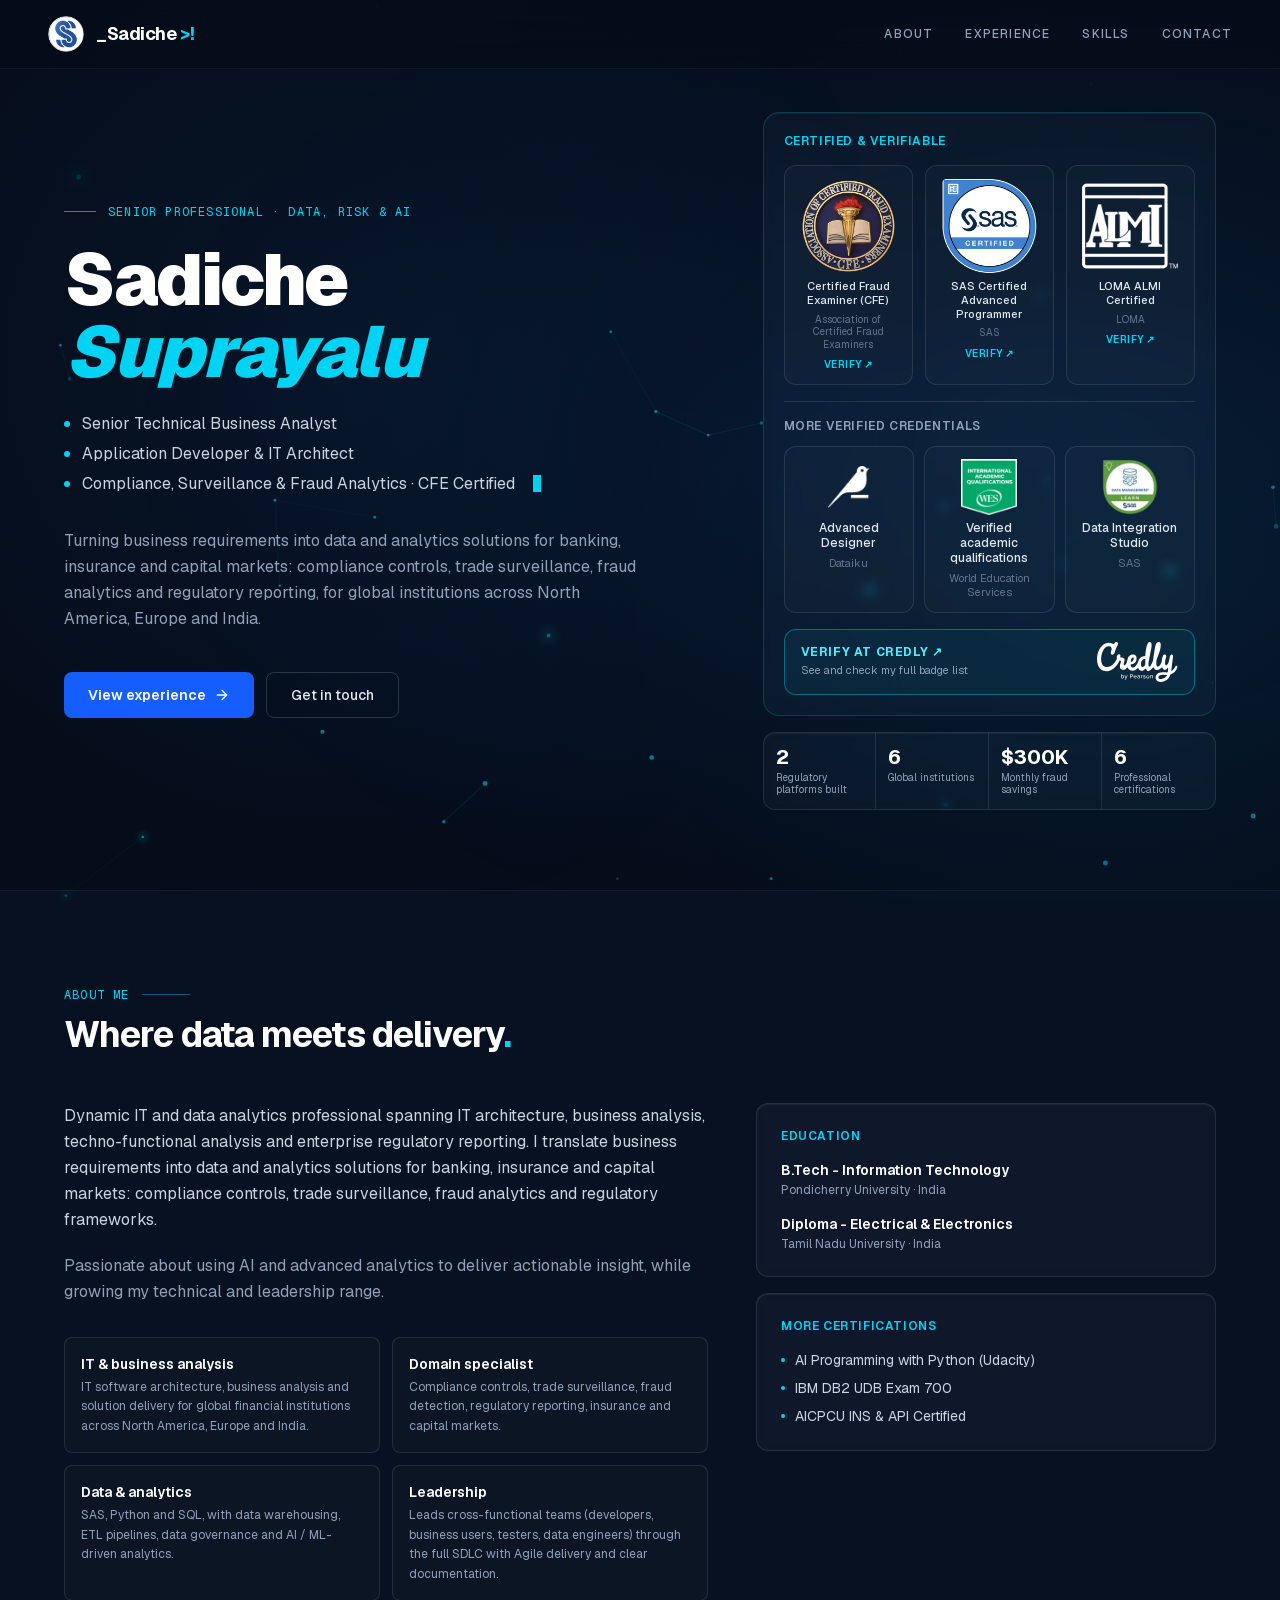
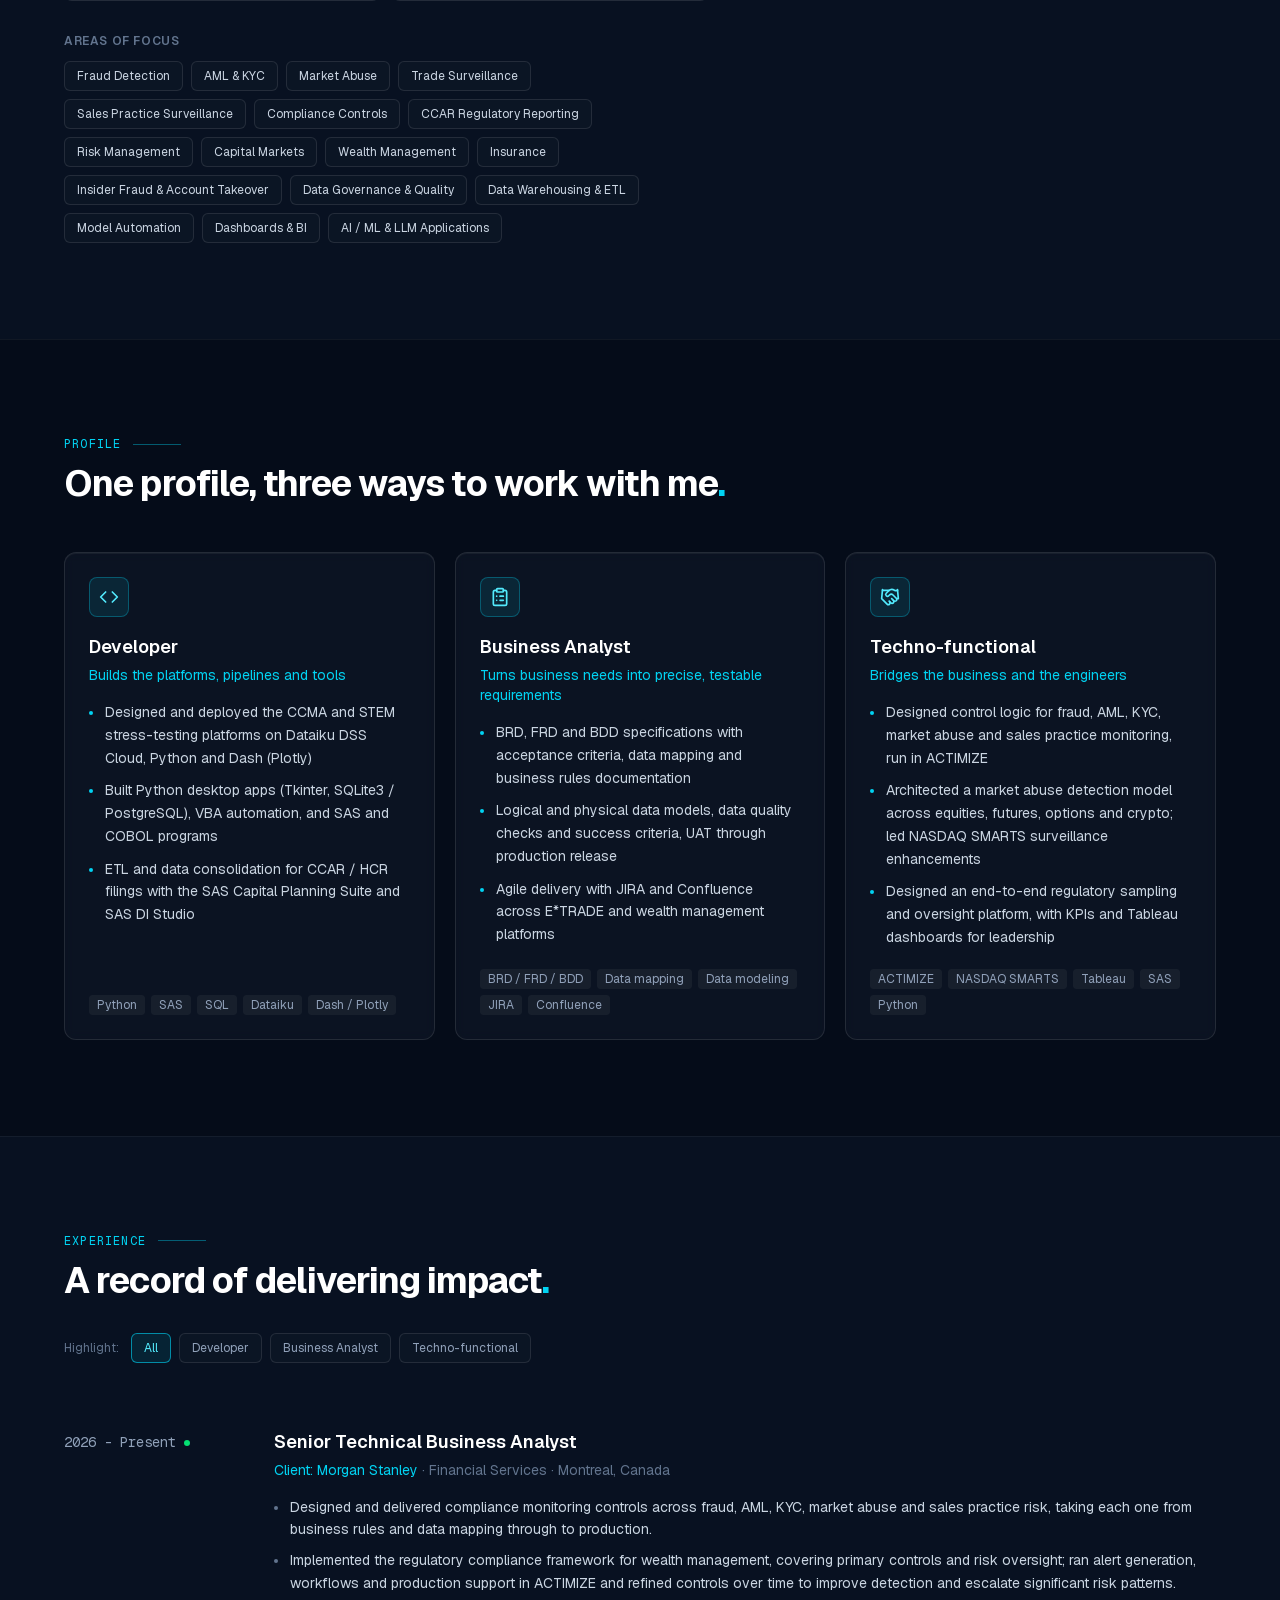
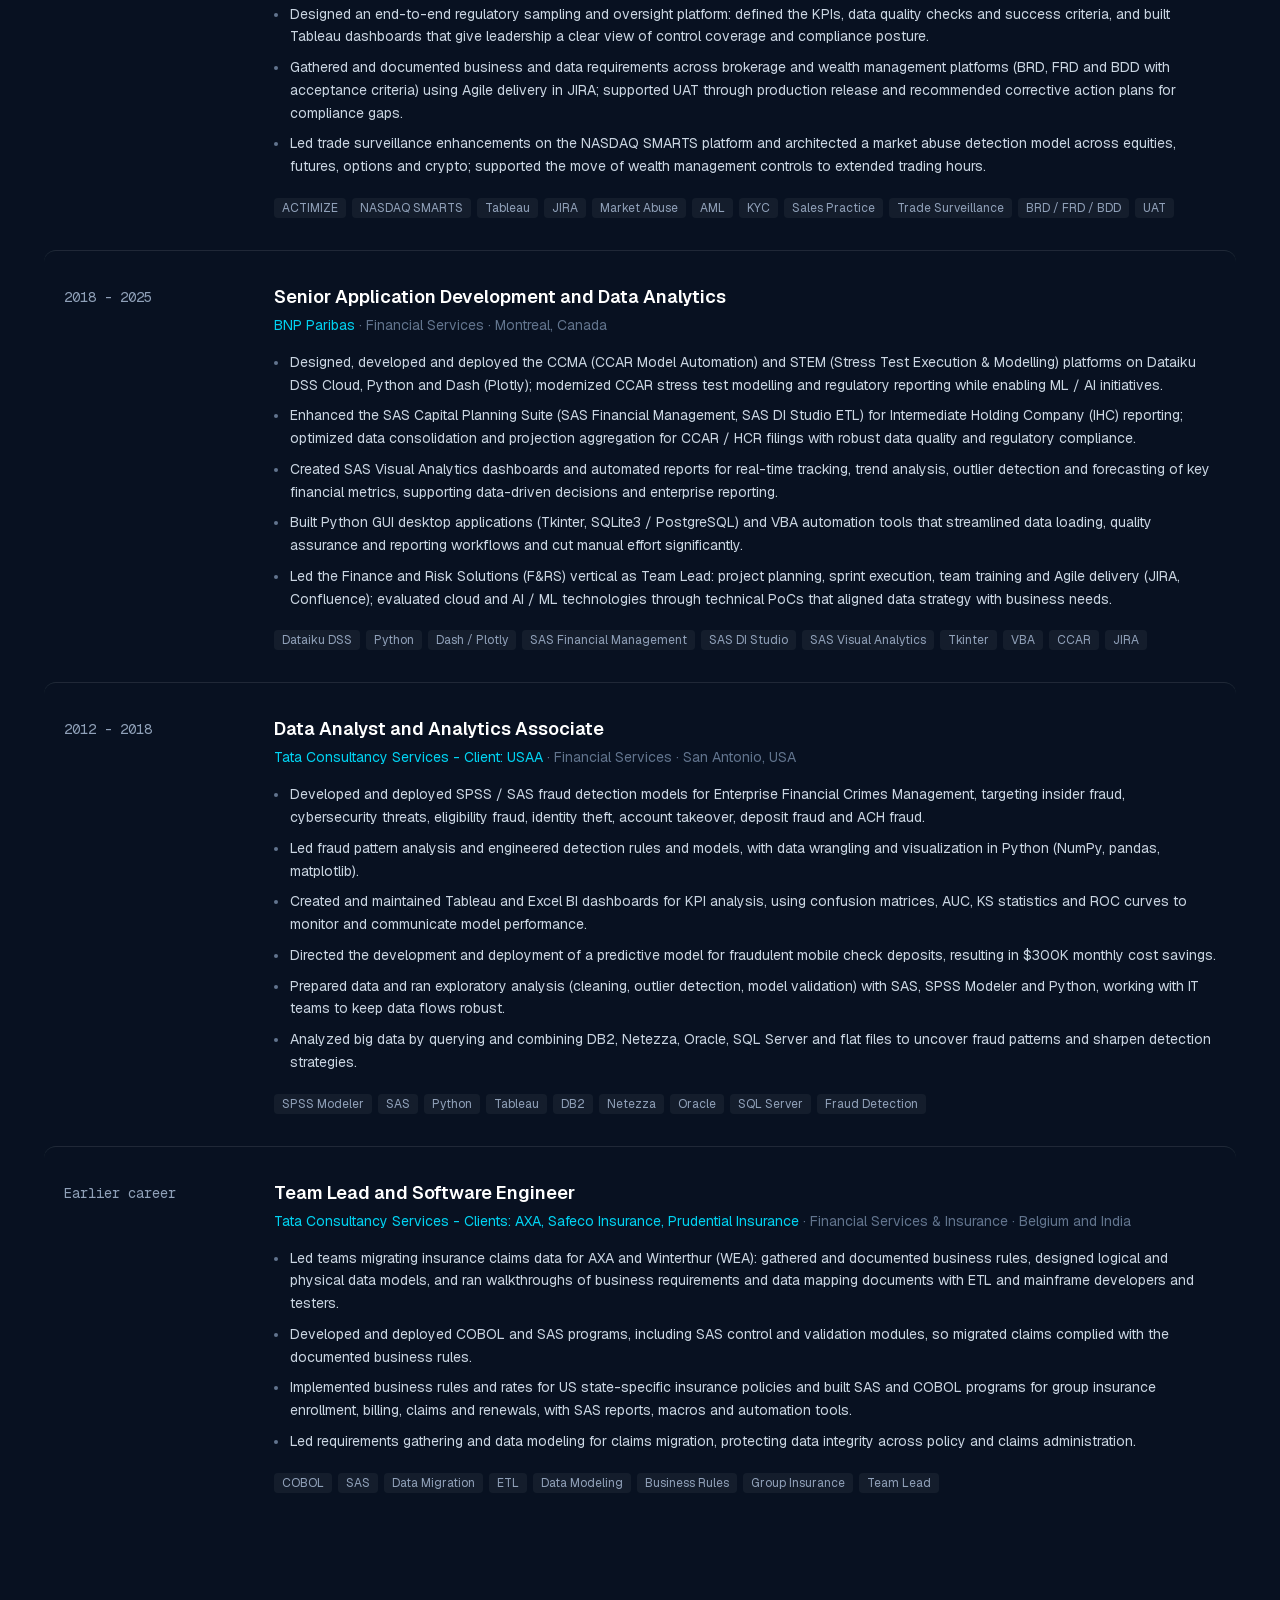
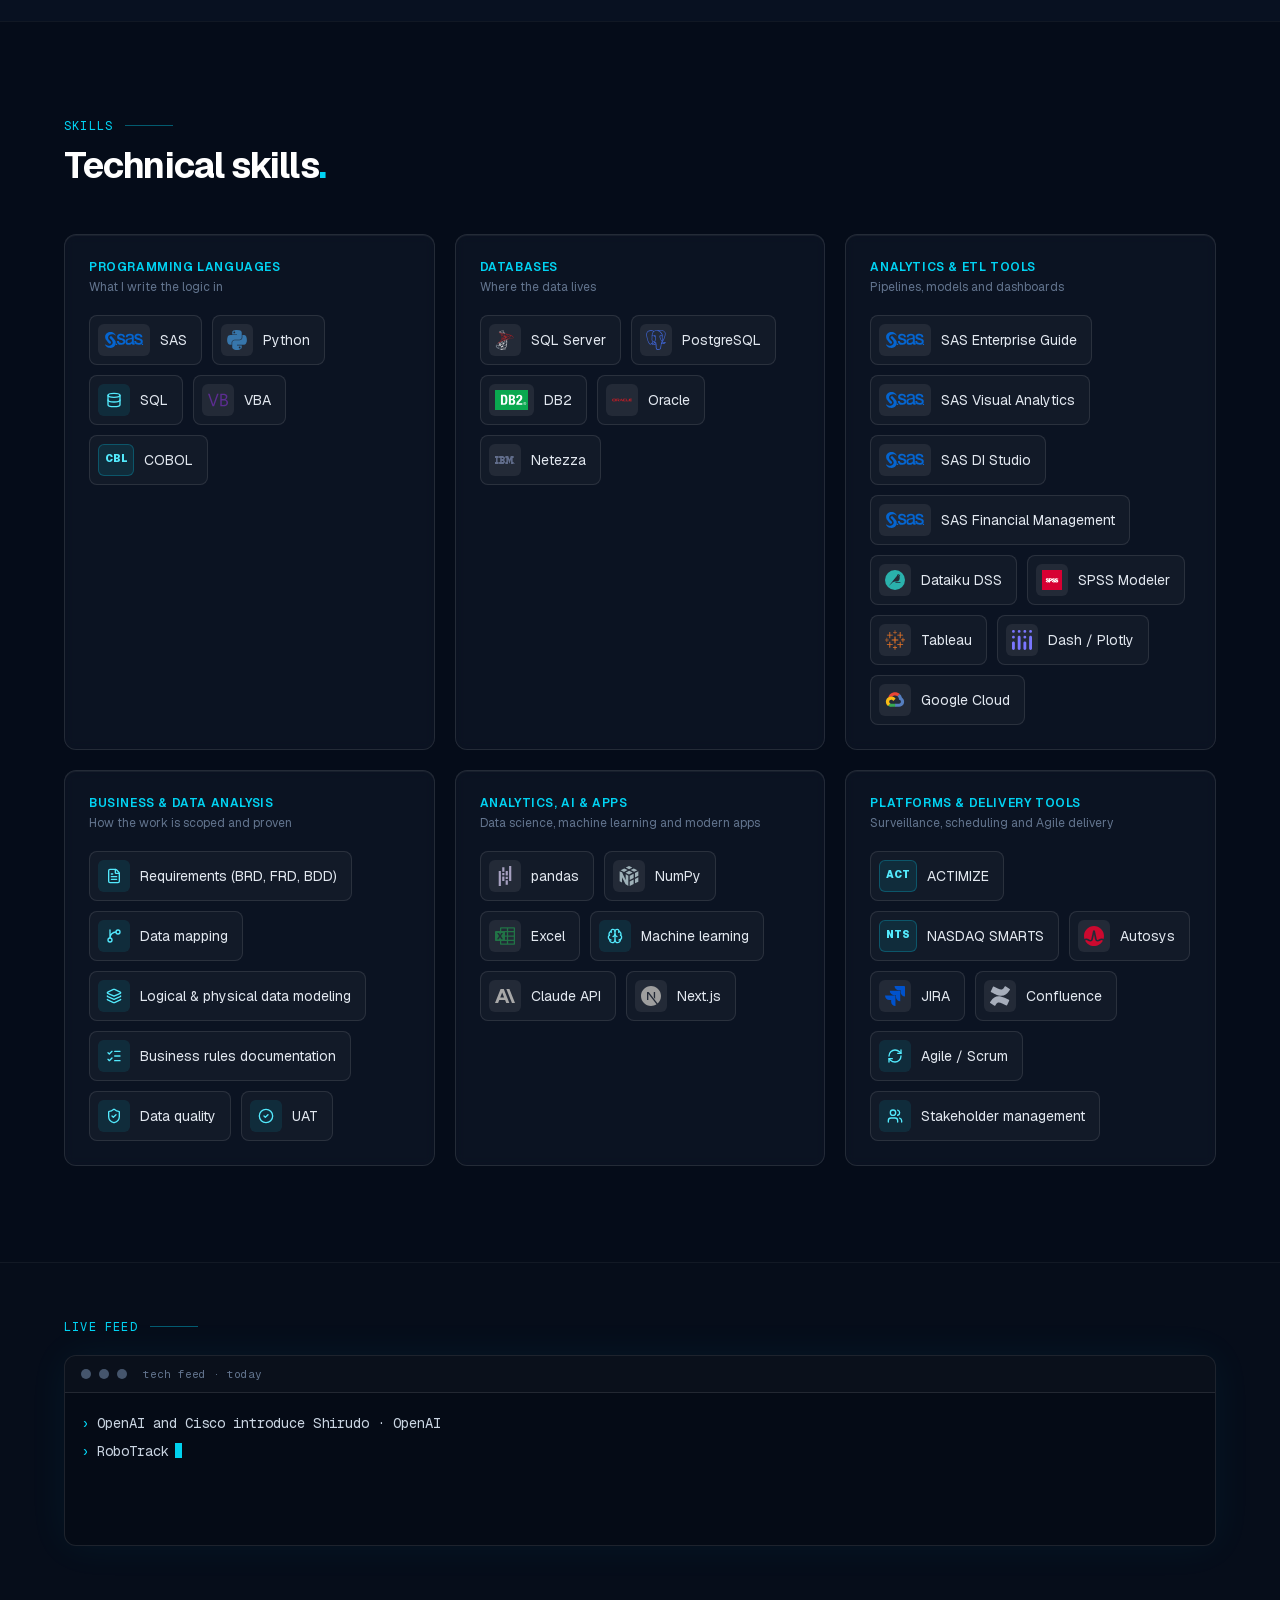
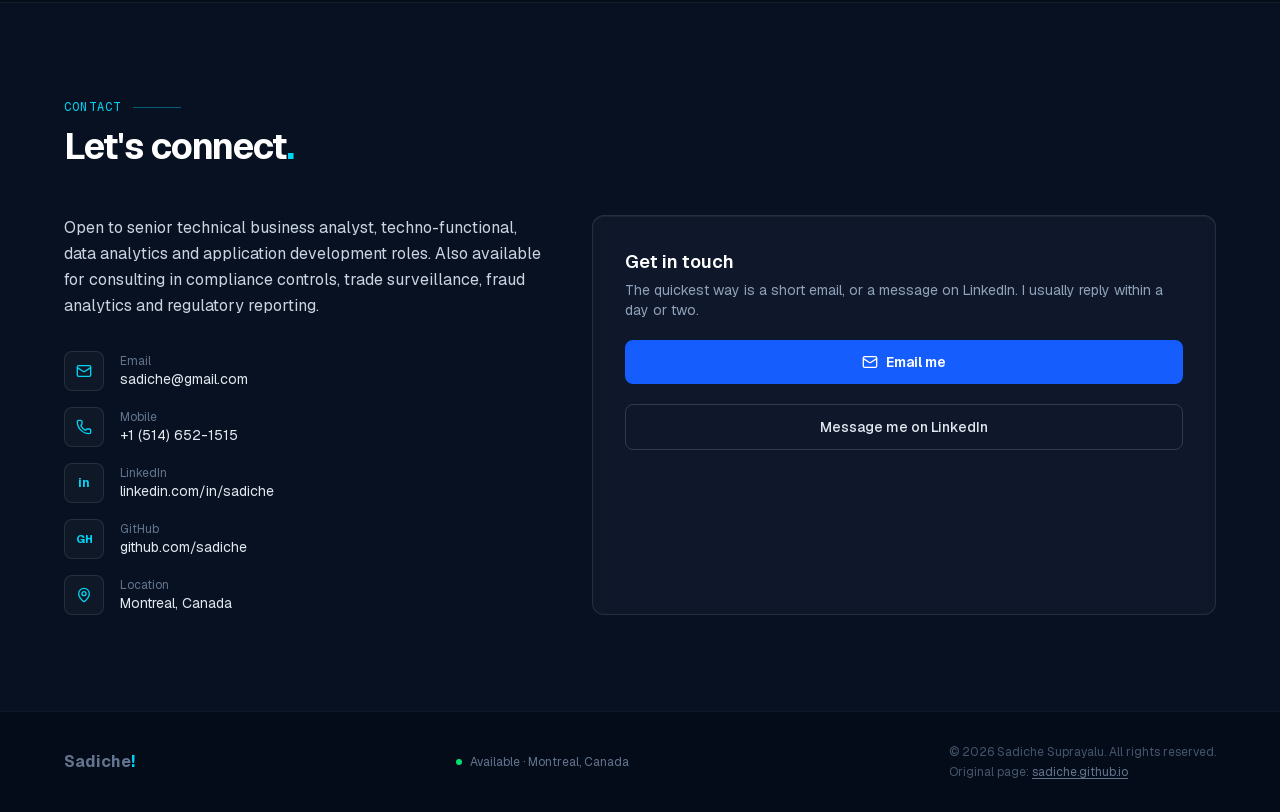
==== index.html @ a3c67da2 "Update public copy 2026-11-24 01:13" ====
<!DOCTYPE html><html lang="en" data-surface="flat" class="geist_a71539c9-module__T19VSG__variable geist_mono_8d43a2aa-module__8Li5zG__variable inter_fe8b9d92-module__LINzvG__variable space_grotesk_d7b50fc5-module__qeW00a__variable jetbrains_mono_7d65b77b-module__VxV-Ta__variable ibm_plex_sans_fbfe13bd-module__imwjEq__variable ibm_plex_mono_b1df0642-module__ou0oxa__variable manrope_de7b2fa9-module__1ltb7q__variable h-full antialiased" style="font-size:100%"><head><meta charSet="utf-8"/><meta name="viewport" content="width=device-width, initial-scale=1"/><link rel="preload" href="/brand/logo.png" as="image"/><link rel="preload" href="/certs/cfe.png" as="image"/><link rel="preload" href="/certs/sas-advanced.png" as="image"/><link rel="preload" href="/certs/almi.png" as="image"/><link rel="preload" href="/credly-logo.svg" as="image"/><link rel="stylesheet" href="/_next/static/chunks/200d-069qg795.css" nonce="ODAxYzg1ZDItZjBiZC00OWY5LTk5NmYtYWY4YjdjZTQ4Zjlk" data-precedence="next"/><link rel="stylesheet" href="/_next/static/chunks/3eu6ni7kxeyw9.css" nonce="ODAxYzg1ZDItZjBiZC00OWY5LTk5NmYtYWY4YjdjZTQ4Zjlk" data-precedence="next"/><link rel="stylesheet" href="/_next/static/chunks/1c4mnwk2vu65a.css" nonce="ODAxYzg1ZDItZjBiZC00OWY5LTk5NmYtYWY4YjdjZTQ4Zjlk" data-precedence="next"/><link rel="preload" as="script" fetchPriority="low" nonce="ODAxYzg1ZDItZjBiZC00OWY5LTk5NmYtYWY4YjdjZTQ4Zjlk" href="/_next/static/chunks/310vm2bl3xxpt.js"/><script src="/_next/static/chunks/0ufyxag_pxqbt.js" async="" nonce="ODAxYzg1ZDItZjBiZC00OWY5LTk5NmYtYWY4YjdjZTQ4Zjlk"></script><script src="/_next/static/chunks/3byuobrkyz9bj.js" async="" nonce="ODAxYzg1ZDItZjBiZC00OWY5LTk5NmYtYWY4YjdjZTQ4Zjlk"></script><script src="/_next/static/chunks/1zlqhuipo__7h.js" async="" nonce="ODAxYzg1ZDItZjBiZC00OWY5LTk5NmYtYWY4YjdjZTQ4Zjlk"></script><script src="/_next/static/chunks/turbopack-21zm0yjtflygf.js" async="" nonce="ODAxYzg1ZDItZjBiZC00OWY5LTk5NmYtYWY4YjdjZTQ4Zjlk"></script><script src="/_next/static/chunks/1t4m_9we0-lp4.js" async="" crossorigin="" nonce="ODAxYzg1ZDItZjBiZC00OWY5LTk5NmYtYWY4YjdjZTQ4Zjlk"></script><script src="/_next/static/chunks/05x-luxuv8jsf.js" async="" crossorigin="" nonce="ODAxYzg1ZDItZjBiZC00OWY5LTk5NmYtYWY4YjdjZTQ4Zjlk"></script><script src="/_next/static/chunks/3aj9_sbqz7gwm.js" async="" crossorigin="" nonce="ODAxYzg1ZDItZjBiZC00OWY5LTk5NmYtYWY4YjdjZTQ4Zjlk"></script><meta name="theme-color" content="#060d1a"/><title>Sadiche Suprayalu - Senior Technical Business Analyst</title><meta name="description" content="Senior Technical Business Analyst and developer in Montreal. Compliance controls, trade surveillance, fraud analytics and regulatory reporting. CFE certified."/><link rel="manifest" href="/manifest.webmanifest"/><link rel="canonical" href="https://sadiche.github.io"/><meta property="og:title" content="Sadiche Suprayalu - Senior Technical Business Analyst"/><meta property="og:description" content="Senior Technical Business Analyst and developer in Montreal. Compliance controls, trade surveillance, fraud analytics and regulatory reporting. CFE certified."/><meta property="og:url" content="https://sadiche.github.io"/><meta property="og:site_name" content="Sadiche Suprayalu"/><meta property="og:locale" content="en_CA"/><meta property="og:image" content="https://sadiche.github.io/share-image.png"/><meta property="og:image:width" content="1200"/><meta property="og:image:height" content="630"/><meta property="og:image:alt" content="Sadiche Suprayalu - Senior Technical Business Analyst"/><meta property="og:type" content="website"/><meta name="twitter:card" content="summary_large_image"/><meta name="twitter:title" content="Sadiche Suprayalu - Senior Technical Business Analyst"/><meta name="twitter:description" content="Senior Technical Business Analyst and developer in Montreal. Compliance controls, trade surveillance, fraud analytics and regulatory reporting. CFE certified."/><meta name="twitter:image" content="https://sadiche.github.io/share-image.png"/><link rel="icon" href="/favicon.ico?favicon.2ip7mes2xeu99.ico" sizes="48x48" type="image/x-icon"/><link rel="icon" href="/icon.png?icon.3r2syfvy280hx.png" sizes="512x512" type="image/png"/><link rel="apple-touch-icon" href="/apple-icon.png?apple-icon.0xvjilt-xyai7.png" sizes="180x180" type="image/png"/><meta name="next-size-adjust" content=""/><style>:root {
--bg-primary: #060d1a;
--bg-secondary: #0a1628;
--bg-surface: rgba(255,255,255,0.03);
--border-primary: rgba(255,255,255,0.06);
--text-primary: #ffffff;
--text-secondary: #d0d9e7;
--accent-blue: #3b82f6;
--accent-cyan: #06b6d4;
--accent-green: #10b981;
--accent-red: #ef4444;
--accent-amber: #f59e0b;
--accent-violet: #8b5cf6;
--font-family: var(--font-geist-sans);
--font-mono-family: var(--font-geist-mono);
--r-md: 0.375rem;
--r-lg: 0.5rem;
--r-xl: 0.75rem;
--r-2xl: 1rem;
}</style><script src="/_next/static/chunks/0cz1d0mv5g_q7.js" noModule="" nonce="ODAxYzg1ZDItZjBiZC00OWY5LTk5NmYtYWY4YjdjZTQ4Zjlk"></script></head><body class="min-h-full flex flex-col"><div hidden=""><!--$--><!--/$--></div><main class="landing-classic isolate relative min-h-screen bg-[#060d1a] text-white font-sans"><canvas aria-hidden="true" class="fixed -z-10 inset-0 w-full h-full pointer-events-none"></canvas><script type="application/ld+json">{"@context":"https://schema.org","@type":"Person","name":"Sadiche Suprayalu","jobTitle":"Senior Technical Business Analyst","description":"Senior Technical Business Analyst and developer in Montreal. Compliance controls, trade surveillance, fraud analytics and regulatory reporting. CFE certified.","address":{"@type":"PostalAddress","addressLocality":"Montreal","addressCountry":"CA"},"knowsAbout":["Fraud detection","Anti-money laundering","Trade surveillance","Market abuse surveillance","Compliance controls","Regulatory reporting (CCAR)","Risk management","Data warehousing and ETL","Business analysis","Python and SAS development","AI and machine learning"],"sameAs":["https://linkedin.com/in/sadiche","https://github.com/sadiche","https://www.credly.com/users/sadiche-suprayalu/badges"],"url":"https://sadiche.github.io/","image":"https://sadiche.github.io/brand/logo-512.png"}</script><nav class="fixed top-0 left-0 right-0 z-50 flex items-center justify-between px-6 lg:px-12 py-4 border-b border-white/5 backdrop-blur-xl bg-[#060d1a]/80"><div class="flex items-center gap-3"><span class="inline-flex items-center min-w-0 gap-3"><img src="/brand/logo.png" alt="Sadiche logo" width="36" height="36" class="w-9 h-9 shrink-0 rounded-full"/><span class="font-bold tracking-tight truncate text-lg ">_Sadiche<span class="text-cyan-400"> &gt;<!-- -->!</span></span></span><span data-name-slot="true" aria-hidden="true" class="hidden xl:inline-block ml-6 pl-6 border-l border-white/10 text-base font-black tracking-tight whitespace-nowrap opacity-0">Sadiche <span class="text-cyan-400 italic">Suprayalu</span></span></div><div class="hidden md:flex items-center gap-8"><a href="#about" class="text-xs font-medium text-slate-400 hover:text-white transition-colors uppercase tracking-widest">About</a><a href="#experience" class="text-xs font-medium text-slate-400 hover:text-white transition-colors uppercase tracking-widest">Experience</a><a href="#skills" class="text-xs font-medium text-slate-400 hover:text-white transition-colors uppercase tracking-widest">Skills</a><a href="#contact" class="text-xs font-medium text-slate-400 hover:text-white transition-colors uppercase tracking-widest">Contact</a></div></nav><div aria-hidden="true" style="visibility:hidden;will-change:transform, opacity;transform-origin:0 0" class="fixed left-0 top-0 z-[60] pointer-events-none whitespace-nowrap"><span class="block text-7xl font-black leading-none tracking-tight text-white">Sadiche<br/><span class="text-cyan-400 italic">Suprayalu</span></span></div><section class="min-h-[90vh] flex items-center px-6 lg:px-12 pt-28 pb-20 relative overflow-hidden"><div class="absolute inset-0 bg-[radial-gradient(ellipse_70%_60%_at_80%_50%,rgba(21,101,192,0.12),transparent)]"></div><div class="relative z-10 max-w-6xl mx-auto w-full grid grid-cols-1 lg:grid-cols-[1.4fr_1fr] gap-16 items-center"><div><div class="flex items-center gap-3 mb-6"><div class="w-8 h-px bg-cyan-400/70"></div><span class="font-mono text-xs text-cyan-400 tracking-widest uppercase">Senior Professional · Data, Risk &amp; AI</span></div><h1 data-name-hero="true" class="text-7xl font-black leading-none tracking-tight mb-4">Sadiche<br/><span class="text-cyan-400 italic">Suprayalu</span></h1><ul class="flex flex-col gap-1.5 mb-8 mt-6"><li class="flex items-center gap-3 text-slate-300 text-base"><span class="w-1.5 h-1.5 rounded-full bg-cyan-400 flex-shrink-0"></span>Senior Technical Business Analyst</li><li class="flex items-center gap-3 text-slate-300 text-base"><span class="w-1.5 h-1.5 rounded-full bg-cyan-400 flex-shrink-0"></span>Application Developer &amp; IT Architect</li><li class="flex items-center gap-3 text-slate-300 text-base"><span class="w-1.5 h-1.5 rounded-full bg-cyan-400 flex-shrink-0"></span>Compliance, Surveillance &amp; Fraud Analytics · CFE Certified<span class="fx-cursor" aria-hidden="true"></span></li></ul><p class="text-slate-400 text-base leading-relaxed max-w-xl mb-10">Turning business requirements into data and analytics solutions for banking, insurance and capital markets: compliance controls, trade surveillance, fraud analytics and regulatory reporting, for global institutions across North America, Europe and India.</p><div class="flex gap-3 flex-wrap"><a href="#experience" class="inline-flex items-center gap-2 px-6 py-3 rounded-lg bg-blue-600 hover:bg-blue-500 text-white text-sm font-semibold transition-colors">View experience <svg xmlns="http://www.w3.org/2000/svg" width="16" height="16" viewBox="0 0 24 24" fill="none" stroke="currentColor" stroke-width="2" stroke-linecap="round" stroke-linejoin="round" class="lucide lucide-arrow-right" aria-hidden="true"><path d="M5 12h14"></path><path d="m12 5 7 7-7 7"></path></svg></a><a href="#contact" class="inline-flex items-center gap-2 px-6 py-3 rounded-lg border border-white/15 text-slate-200 text-sm font-medium hover:border-white/30 hover:text-white transition-colors">Get in touch</a></div></div><div class="flex flex-col gap-4"><div class="rounded-2xl border border-cyan-400/20 bg-white/[0.02] p-5 fx-trace fx-glass"><div class="flex items-center justify-between gap-3 mb-4"><span class="text-xs font-semibold text-cyan-400 uppercase tracking-wider">Certified &amp; verifiable</span></div><div class="grid gap-3 grid-cols-3"><a href="https://www.credly.com/badges/b32b9617-be67-4664-867b-9b96c53bd16d" target="_blank" rel="noopener noreferrer" title="Verify Certified Fraud Examiner (CFE) with the issuer" class="flex flex-col items-center gap-1.5 rounded-xl border border-white/10 bg-white/[0.02] p-3 fx-trace hover:border-cyan-400/50 hover:bg-white/[0.05] transition-colors"><img src="/certs/cfe.png" alt="Certified Fraud Examiner (CFE)" width="96" height="96" class="w-20 h-20 sm:w-24 sm:h-24 object-cover rounded-lg"/><span class="text-[11px] leading-tight text-slate-200 text-center font-medium">Certified Fraud Examiner (CFE)</span><span class="text-[10px] leading-tight text-slate-500 text-center">Association of Certified Fraud Examiners</span><span class="text-[10px] font-semibold text-cyan-400 uppercase tracking-wider">Verify ↗</span></a><a href="https://www.credly.com/badges/848e6ad4-ab6b-4104-b529-9835cd498cbd" target="_blank" rel="noopener noreferrer" title="Verify SAS Certified Advanced Programmer with the issuer" class="flex flex-col items-center gap-1.5 rounded-xl border border-white/10 bg-white/[0.02] p-3 fx-trace hover:border-cyan-400/50 hover:bg-white/[0.05] transition-colors"><img src="/certs/sas-advanced.png" alt="SAS Certified Advanced Programmer" width="96" height="96" class="w-20 h-20 sm:w-24 sm:h-24 object-cover rounded-lg"/><span class="text-[11px] leading-tight text-slate-200 text-center font-medium">SAS Certified Advanced Programmer</span><span class="text-[10px] leading-tight text-slate-500 text-center">SAS</span><span class="text-[10px] font-semibold text-cyan-400 uppercase tracking-wider">Verify ↗</span></a><a href="https://verify.loma.org/badge/329EE0B9CFC04869B4818CDD501AE6D4" target="_blank" rel="noopener noreferrer" title="Verify LOMA ALMI Certified with the issuer" class="flex flex-col items-center gap-1.5 rounded-xl border border-white/10 bg-white/[0.02] p-3 fx-trace hover:border-cyan-400/50 hover:bg-white/[0.05] transition-colors"><img src="/certs/almi.png" alt="LOMA ALMI Certified" width="96" height="96" class="w-20 h-20 sm:w-24 sm:h-24 object-cover rounded-lg"/><span class="text-[11px] leading-tight text-slate-200 text-center font-medium">LOMA ALMI Certified</span><span class="text-[10px] leading-tight text-slate-500 text-center">LOMA</span><span class="text-[10px] font-semibold text-cyan-400 uppercase tracking-wider">Verify ↗</span></a></div><div class="mt-4 pt-4 border-t border-white/10"><div class="text-xs font-semibold text-slate-400 uppercase tracking-wider mb-3">More verified credentials</div><div class="grid grid-cols-3 gap-2.5"><a href="https://verify.skilljar.com/c/269dmzztx7g7" target="_blank" rel="noopener noreferrer" title="Dataiku Advanced Designer Certificate · Dataiku (verify)" aria-label="Dataiku Advanced Designer Certificate, Dataiku, verify with the issuer" class="flex flex-col items-center gap-1.5 rounded-xl border border-white/10 bg-white/[0.02] p-3 fx-trace hover:border-cyan-400/50 hover:bg-white/[0.05] transition-colors"><img src="/certs/dataiku.png" alt="Dataiku Advanced Designer Certificate" width="56" height="56" loading="lazy" class="w-14 h-14 object-contain"/><span class="text-xs leading-tight text-slate-200 text-center font-medium">Advanced Designer</span><span class="text-[11px] leading-tight text-slate-500 text-center">Dataiku</span></a><a href="https://www.credly.com/badges/a4a3486a-5219-4f41-97b2-f5b1d8ecb7a4" target="_blank" rel="noopener noreferrer" title="Verified International Academic Qualifications · World Education Services (verify)" aria-label="Verified International Academic Qualifications, World Education Services, verify with the issuer" class="flex flex-col items-center gap-1.5 rounded-xl border border-white/10 bg-white/[0.02] p-3 fx-trace hover:border-cyan-400/50 hover:bg-white/[0.05] transition-colors"><img src="/certs/wes.png" alt="Verified International Academic Qualifications" width="56" height="56" loading="lazy" class="w-14 h-14 object-contain"/><span class="text-xs leading-tight text-slate-200 text-center font-medium">Verified academic qualifications</span><span class="text-[11px] leading-tight text-slate-500 text-center">World Education Services</span></a><a href="https://www.credly.com/badges/36ac0eb2-5b8c-4744-b4ea-404d10615a77" target="_blank" rel="noopener noreferrer" title="SAS Data Integration Studio: Fast Track · SAS (verify)" aria-label="SAS Data Integration Studio: Fast Track, SAS, verify with the issuer" class="flex flex-col items-center gap-1.5 rounded-xl border border-white/10 bg-white/[0.02] p-3 fx-trace hover:border-cyan-400/50 hover:bg-white/[0.05] transition-colors"><img src="/certs/sas-dis.png" alt="SAS Data Integration Studio: Fast Track" width="56" height="56" loading="lazy" class="w-14 h-14 object-contain"/><span class="text-xs leading-tight text-slate-200 text-center font-medium">Data Integration Studio</span><span class="text-[11px] leading-tight text-slate-500 text-center">SAS</span></a></div></div><a href="https://www.credly.com/users/sadiche-suprayalu/badges" target="_blank" rel="noopener noreferrer" aria-label="Verify my credentials at Credly (opens in a new tab)" class="fx-trace mt-4 flex items-center justify-between gap-4 rounded-xl border border-cyan-400/40 bg-cyan-400/[0.06] px-4 py-3 hover:border-cyan-400/70 hover:bg-cyan-400/[0.1] transition-colors"><span><span class="block text-xs font-bold text-cyan-300 uppercase tracking-wider">Verify at Credly ↗</span><span class="block text-[11px] text-slate-400 mt-0.5">See and check my full badge list</span></span><img src="/credly-logo.svg" alt="Credly" width="97" height="48" class="h-10 w-auto shrink-0"/></a></div><div class="grid grid-cols-4 rounded-xl border border-white/10 bg-white/[0.02] overflow-hidden fx-trace fx-glass"><div class="px-3 py-3 border-r border-white/10"><div class="text-xl font-bold text-white leading-tight">2</div><div class="text-[10px] leading-tight text-slate-400 mt-0.5">Regulatory platforms built</div></div><div class="px-3 py-3 border-r border-white/10"><div class="text-xl font-bold text-white leading-tight">6</div><div class="text-[10px] leading-tight text-slate-400 mt-0.5">Global institutions</div></div><div class="px-3 py-3 border-r border-white/10"><div class="text-xl font-bold text-white leading-tight">$300K</div><div class="text-[10px] leading-tight text-slate-400 mt-0.5">Monthly fraud savings</div></div><div class="px-3 py-3 "><div class="text-xl font-bold text-white leading-tight">6</div><div class="text-[10px] leading-tight text-slate-400 mt-0.5">Professional certifications</div></div></div></div></div></section><section id="about" class="scroll-mt-20 py-24 px-6 lg:px-12 bg-[#0a1628]/50 border-t border-white/5"><div class="max-w-6xl mx-auto"><div class="mb-12"><div class="flex items-center gap-3 mb-3"><span class="font-mono text-xs text-cyan-400 tracking-widest uppercase">About me</span><div class="h-px w-12 bg-cyan-400/40"></div></div><h2 class="text-3xl md:text-4xl font-bold tracking-tight text-white">Where data meets delivery<span class="text-cyan-400">.</span></h2></div><div class="grid grid-cols-1 lg:grid-cols-[1.4fr_1fr] gap-12"><div><p class="text-slate-300 text-base leading-relaxed mb-5">Dynamic IT and data analytics professional spanning IT architecture, business analysis, techno-functional analysis and enterprise regulatory reporting. I translate business requirements into data and analytics solutions for banking, insurance and capital markets: compliance controls, trade surveillance, fraud analytics and regulatory frameworks.</p><p class="text-slate-400 text-base leading-relaxed mb-8">Passionate about using AI and advanced analytics to deliver actionable insight, while growing my technical and leadership range.</p><div class="grid grid-cols-1 sm:grid-cols-2 gap-3 mb-8"><div class="fx-trace rounded-lg border border-white/10 bg-white/[0.02] p-4"><div class="text-sm font-semibold text-white mb-1">IT &amp; business analysis</div><p class="text-xs text-slate-400 leading-relaxed">IT software architecture, business analysis and solution delivery for global financial institutions across North America, Europe and India.</p></div><div class="fx-trace rounded-lg border border-white/10 bg-white/[0.02] p-4"><div class="text-sm font-semibold text-white mb-1">Domain specialist</div><p class="text-xs text-slate-400 leading-relaxed">Compliance controls, trade surveillance, fraud detection, regulatory reporting, insurance and capital markets.</p></div><div class="fx-trace rounded-lg border border-white/10 bg-white/[0.02] p-4"><div class="text-sm font-semibold text-white mb-1">Data &amp; analytics</div><p class="text-xs text-slate-400 leading-relaxed">SAS, Python and SQL, with data warehousing, ETL pipelines, data governance and AI / ML-driven analytics.</p></div><div class="fx-trace rounded-lg border border-white/10 bg-white/[0.02] p-4"><div class="text-sm font-semibold text-white mb-1">Leadership</div><p class="text-xs text-slate-400 leading-relaxed">Leads cross-functional teams (developers, business users, testers, data engineers) through the full SDLC with Agile delivery and clear documentation.</p></div></div><div class="text-xs font-semibold text-slate-500 uppercase tracking-wider mb-3">Areas of focus</div><div class="flex flex-wrap gap-2"><span class="px-3 py-1.5 rounded-md border border-white/10 bg-white/[0.02] text-slate-300 text-xs fx-trace">Fraud Detection</span><span class="px-3 py-1.5 rounded-md border border-white/10 bg-white/[0.02] text-slate-300 text-xs fx-trace">AML &amp; KYC</span><span class="px-3 py-1.5 rounded-md border border-white/10 bg-white/[0.02] text-slate-300 text-xs fx-trace">Market Abuse</span><span class="px-3 py-1.5 rounded-md border border-white/10 bg-white/[0.02] text-slate-300 text-xs fx-trace">Trade Surveillance</span><span class="px-3 py-1.5 rounded-md border border-white/10 bg-white/[0.02] text-slate-300 text-xs fx-trace">Sales Practice Surveillance</span><span class="px-3 py-1.5 rounded-md border border-white/10 bg-white/[0.02] text-slate-300 text-xs fx-trace">Compliance Controls</span><span class="px-3 py-1.5 rounded-md border border-white/10 bg-white/[0.02] text-slate-300 text-xs fx-trace">CCAR Regulatory Reporting</span><span class="px-3 py-1.5 rounded-md border border-white/10 bg-white/[0.02] text-slate-300 text-xs fx-trace">Risk Management</span><span class="px-3 py-1.5 rounded-md border border-white/10 bg-white/[0.02] text-slate-300 text-xs fx-trace">Capital Markets</span><span class="px-3 py-1.5 rounded-md border border-white/10 bg-white/[0.02] text-slate-300 text-xs fx-trace">Wealth Management</span><span class="px-3 py-1.5 rounded-md border border-white/10 bg-white/[0.02] text-slate-300 text-xs fx-trace">Insurance</span><span class="px-3 py-1.5 rounded-md border border-white/10 bg-white/[0.02] text-slate-300 text-xs fx-trace">Insider Fraud &amp; Account Takeover</span><span class="px-3 py-1.5 rounded-md border border-white/10 bg-white/[0.02] text-slate-300 text-xs fx-trace">Data Governance &amp; Quality</span><span class="px-3 py-1.5 rounded-md border border-white/10 bg-white/[0.02] text-slate-300 text-xs fx-trace">Data Warehousing &amp; ETL</span><span class="px-3 py-1.5 rounded-md border border-white/10 bg-white/[0.02] text-slate-300 text-xs fx-trace">Model Automation</span><span class="px-3 py-1.5 rounded-md border border-white/10 bg-white/[0.02] text-slate-300 text-xs fx-trace">Dashboards &amp; BI</span><span class="px-3 py-1.5 rounded-md border border-white/10 bg-white/[0.02] text-slate-300 text-xs fx-trace">AI / ML &amp; LLM Applications</span></div></div><div class="flex flex-col gap-4"><div class="rounded-xl border border-white/10 bg-white/[0.02] p-6 fx-trace fx-glass"><div class="text-xs font-semibold text-cyan-400 uppercase tracking-wider mb-4">Education</div><div class="flex flex-col gap-4"><div><div class="font-semibold text-sm text-white">B.Tech - Information Technology</div><div class="text-xs text-slate-400 mt-0.5">Pondicherry University · India</div></div><div><div class="font-semibold text-sm text-white">Diploma - Electrical &amp; Electronics</div><div class="text-xs text-slate-400 mt-0.5">Tamil Nadu University · India</div></div></div></div><div class="rounded-xl border border-white/10 bg-white/[0.02] p-6 fx-trace fx-glass"><div class="text-xs font-semibold text-cyan-400 uppercase tracking-wider mb-4">More certifications</div><ul class="flex flex-col gap-2"><li class="flex items-start gap-2.5 text-sm text-slate-300"><span class="w-1 h-1 rounded-full bg-cyan-400 mt-2 flex-shrink-0"></span>AI Programming with Python (Udacity)</li><li class="flex items-start gap-2.5 text-sm text-slate-300"><span class="w-1 h-1 rounded-full bg-cyan-400 mt-2 flex-shrink-0"></span>IBM DB2 UDB Exam 700</li><li class="flex items-start gap-2.5 text-sm text-slate-300"><span class="w-1 h-1 rounded-full bg-cyan-400 mt-2 flex-shrink-0"></span>AICPCU INS &amp; API Certified</li></ul></div></div></div></div></section><section id="profile" class="scroll-mt-20 py-24 px-6 lg:px-12 bg-[#060d1a]/30 border-t border-white/5"><div class="max-w-6xl mx-auto"><div class="mb-12"><div class="flex items-center gap-3 mb-3"><span class="font-mono text-xs text-cyan-400 tracking-widest uppercase">Profile</span><div class="h-px w-12 bg-cyan-400/40"></div></div><h2 class="text-3xl md:text-4xl font-bold tracking-tight text-white">One profile, three ways to work with me<span class="text-cyan-400">.</span></h2></div><div class="grid grid-cols-1 md:grid-cols-3 gap-5"><div class="flex flex-col rounded-xl border border-white/10 bg-white/[0.02] p-6 fx-trace fx-glass"><span class="w-10 h-10 rounded-lg border border-cyan-400/30 bg-cyan-400/10 text-cyan-300 flex items-center justify-center mb-4"><svg xmlns="http://www.w3.org/2000/svg" width="20" height="20" viewBox="0 0 24 24" fill="none" stroke="currentColor" stroke-width="2" stroke-linecap="round" stroke-linejoin="round" class="lucide lucide-code" aria-hidden="true"><path d="m16 18 6-6-6-6"></path><path d="m8 6-6 6 6 6"></path></svg></span><h3 class="text-lg font-semibold text-white">Developer</h3><p class="text-sm text-cyan-400 mt-1 mb-4">Builds the platforms, pipelines and tools</p><ul class="flex flex-col gap-2.5 mb-5 flex-1"><li class="flex gap-3 text-sm text-slate-300 leading-relaxed"><span class="w-1 h-1 rounded-full bg-cyan-400 mt-2.5 flex-shrink-0"></span>Designed and deployed the CCMA and STEM stress-testing platforms on Dataiku DSS Cloud, Python and Dash (Plotly)</li><li class="flex gap-3 text-sm text-slate-300 leading-relaxed"><span class="w-1 h-1 rounded-full bg-cyan-400 mt-2.5 flex-shrink-0"></span>Built Python desktop apps (Tkinter, SQLite3 / PostgreSQL), VBA automation, and SAS and COBOL programs</li><li class="flex gap-3 text-sm text-slate-300 leading-relaxed"><span class="w-1 h-1 rounded-full bg-cyan-400 mt-2.5 flex-shrink-0"></span>ETL and data consolidation for CCAR / HCR filings with the SAS Capital Planning Suite and SAS DI Studio</li></ul><div class="flex flex-wrap gap-1.5"><span class="px-2 py-0.5 rounded bg-white/5 text-xs text-slate-400">Python</span><span class="px-2 py-0.5 rounded bg-white/5 text-xs text-slate-400">SAS</span><span class="px-2 py-0.5 rounded bg-white/5 text-xs text-slate-400">SQL</span><span class="px-2 py-0.5 rounded bg-white/5 text-xs text-slate-400">Dataiku</span><span class="px-2 py-0.5 rounded bg-white/5 text-xs text-slate-400">Dash / Plotly</span></div></div><div class="flex flex-col rounded-xl border border-white/10 bg-white/[0.02] p-6 fx-trace fx-glass"><span class="w-10 h-10 rounded-lg border border-cyan-400/30 bg-cyan-400/10 text-cyan-300 flex items-center justify-center mb-4"><svg xmlns="http://www.w3.org/2000/svg" width="20" height="20" viewBox="0 0 24 24" fill="none" stroke="currentColor" stroke-width="2" stroke-linecap="round" stroke-linejoin="round" class="lucide lucide-clipboard-list" aria-hidden="true"><rect width="8" height="4" x="8" y="2" rx="1" ry="1"></rect><path d="M16 4h2a2 2 0 0 1 2 2v14a2 2 0 0 1-2 2H6a2 2 0 0 1-2-2V6a2 2 0 0 1 2-2h2"></path><path d="M12 11h4"></path><path d="M12 16h4"></path><path d="M8 11h.01"></path><path d="M8 16h.01"></path></svg></span><h3 class="text-lg font-semibold text-white">Business Analyst</h3><p class="text-sm text-cyan-400 mt-1 mb-4">Turns business needs into precise, testable requirements</p><ul class="flex flex-col gap-2.5 mb-5 flex-1"><li class="flex gap-3 text-sm text-slate-300 leading-relaxed"><span class="w-1 h-1 rounded-full bg-cyan-400 mt-2.5 flex-shrink-0"></span>BRD, FRD and BDD specifications with acceptance criteria, data mapping and business rules documentation</li><li class="flex gap-3 text-sm text-slate-300 leading-relaxed"><span class="w-1 h-1 rounded-full bg-cyan-400 mt-2.5 flex-shrink-0"></span>Logical and physical data models, data quality checks and success criteria, UAT through production release</li><li class="flex gap-3 text-sm text-slate-300 leading-relaxed"><span class="w-1 h-1 rounded-full bg-cyan-400 mt-2.5 flex-shrink-0"></span>Agile delivery with JIRA and Confluence across E*TRADE and wealth management platforms</li></ul><div class="flex flex-wrap gap-1.5"><span class="px-2 py-0.5 rounded bg-white/5 text-xs text-slate-400">BRD / FRD / BDD</span><span class="px-2 py-0.5 rounded bg-white/5 text-xs text-slate-400">Data mapping</span><span class="px-2 py-0.5 rounded bg-white/5 text-xs text-slate-400">Data modeling</span><span class="px-2 py-0.5 rounded bg-white/5 text-xs text-slate-400">JIRA</span><span class="px-2 py-0.5 rounded bg-white/5 text-xs text-slate-400">Confluence</span></div></div><div class="flex flex-col rounded-xl border border-white/10 bg-white/[0.02] p-6 fx-trace fx-glass"><span class="w-10 h-10 rounded-lg border border-cyan-400/30 bg-cyan-400/10 text-cyan-300 flex items-center justify-center mb-4"><svg xmlns="http://www.w3.org/2000/svg" width="20" height="20" viewBox="0 0 24 24" fill="none" stroke="currentColor" stroke-width="2" stroke-linecap="round" stroke-linejoin="round" class="lucide lucide-handshake" aria-hidden="true"><path d="m11 17 2 2a1 1 0 1 0 3-3"></path><path d="m14 14 2.5 2.5a1 1 0 1 0 3-3l-3.88-3.88a3 3 0 0 0-4.24 0l-.88.88a1 1 0 1 1-3-3l2.81-2.81a5.79 5.79 0 0 1 7.06-.87l.47.28a2 2 0 0 0 1.42.25L21 4"></path><path d="m21 3 1 11h-2"></path><path d="M3 3 2 14l6.5 6.5a1 1 0 1 0 3-3"></path><path d="M3 4h8"></path></svg></span><h3 class="text-lg font-semibold text-white">Techno-functional</h3><p class="text-sm text-cyan-400 mt-1 mb-4">Bridges the business and the engineers</p><ul class="flex flex-col gap-2.5 mb-5 flex-1"><li class="flex gap-3 text-sm text-slate-300 leading-relaxed"><span class="w-1 h-1 rounded-full bg-cyan-400 mt-2.5 flex-shrink-0"></span>Designed control logic for fraud, AML, KYC, market abuse and sales practice monitoring, run in ACTIMIZE</li><li class="flex gap-3 text-sm text-slate-300 leading-relaxed"><span class="w-1 h-1 rounded-full bg-cyan-400 mt-2.5 flex-shrink-0"></span>Architected a market abuse detection model across equities, futures, options and crypto; led NASDAQ SMARTS surveillance enhancements</li><li class="flex gap-3 text-sm text-slate-300 leading-relaxed"><span class="w-1 h-1 rounded-full bg-cyan-400 mt-2.5 flex-shrink-0"></span>Designed an end-to-end regulatory sampling and oversight platform, with KPIs and Tableau dashboards for leadership</li></ul><div class="flex flex-wrap gap-1.5"><span class="px-2 py-0.5 rounded bg-white/5 text-xs text-slate-400">ACTIMIZE</span><span class="px-2 py-0.5 rounded bg-white/5 text-xs text-slate-400">NASDAQ SMARTS</span><span class="px-2 py-0.5 rounded bg-white/5 text-xs text-slate-400">Tableau</span><span class="px-2 py-0.5 rounded bg-white/5 text-xs text-slate-400">SAS</span><span class="px-2 py-0.5 rounded bg-white/5 text-xs text-slate-400">Python</span></div></div></div></div></section><section id="experience" class="scroll-mt-20 py-24 px-6 lg:px-12 bg-[#0a1628]/50 border-t border-white/5"><div class="max-w-6xl mx-auto"><div class="mb-12"><div class="flex items-center gap-3 mb-3"><span class="font-mono text-xs text-cyan-400 tracking-widest uppercase">Experience</span><div class="h-px w-12 bg-cyan-400/40"></div></div><h2 class="text-3xl md:text-4xl font-bold tracking-tight text-white">A record of delivering impact<span class="text-cyan-400">.</span></h2></div><div><div role="group" aria-label="Highlight experience by role" class="flex flex-wrap items-center gap-2 mb-8 -mt-4"><span class="text-xs text-slate-500 mr-1">Highlight:</span><button type="button" aria-pressed="true" class="px-3 py-1.5 rounded-md border text-xs transition-colors border-cyan-400/60 bg-cyan-400/10 text-cyan-300">All</button><button type="button" aria-pressed="false" class="px-3 py-1.5 rounded-md border text-xs transition-colors border-white/10 bg-white/[0.02] text-slate-400 hover:text-slate-200 hover:border-white/25">Developer</button><button type="button" aria-pressed="false" class="px-3 py-1.5 rounded-md border text-xs transition-colors border-white/10 bg-white/[0.02] text-slate-400 hover:text-slate-200 hover:border-white/25">Business Analyst</button><button type="button" aria-pressed="false" class="px-3 py-1.5 rounded-md border text-xs transition-colors border-white/10 bg-white/[0.02] text-slate-400 hover:text-slate-200 hover:border-white/25">Techno-functional</button></div><div class="flex flex-col"><article class="fx-trace rounded-xl px-5 -mx-5 grid grid-cols-1 md:grid-cols-[170px_1fr] gap-2 md:gap-10 py-8 border-t border-transparent"><div class="font-mono text-sm text-slate-400 md:pt-1">2026 - Present<span class="ml-2 inline-block w-1.5 h-1.5 rounded-full bg-green-400 align-middle" title="Current role"></span></div><div><h3 class="text-lg font-semibold text-white">Senior Technical Business Analyst</h3><div class="text-sm text-cyan-400 mt-1 mb-4">Client: Morgan Stanley<span class="text-slate-500"> · <!-- -->Financial Services<!-- --> · <!-- -->Montreal, Canada</span></div><ul class="flex flex-col gap-2 mb-5"><li class="flex gap-3 text-sm text-slate-300 leading-relaxed transition-opacity duration-300 "><span class="w-1 h-1 rounded-full bg-slate-500 mt-2.5 flex-shrink-0"></span>Designed and delivered compliance monitoring controls across fraud, AML, KYC, market abuse and sales practice risk, taking each one from business rules and data mapping through to production.</li><li class="flex gap-3 text-sm text-slate-300 leading-relaxed transition-opacity duration-300 "><span class="w-1 h-1 rounded-full bg-slate-500 mt-2.5 flex-shrink-0"></span>Implemented the regulatory compliance framework for wealth management, covering primary controls and risk oversight; ran alert generation, workflows and production support in ACTIMIZE and refined controls over time to improve detection and escalate significant risk patterns.</li><li class="flex gap-3 text-sm text-slate-300 leading-relaxed transition-opacity duration-300 "><span class="w-1 h-1 rounded-full bg-slate-500 mt-2.5 flex-shrink-0"></span>Designed an end-to-end regulatory sampling and oversight platform: defined the KPIs, data quality checks and success criteria, and built Tableau dashboards that give leadership a clear view of control coverage and compliance posture.</li><li class="flex gap-3 text-sm text-slate-300 leading-relaxed transition-opacity duration-300 "><span class="w-1 h-1 rounded-full bg-slate-500 mt-2.5 flex-shrink-0"></span>Gathered and documented business and data requirements across brokerage and wealth management platforms (BRD, FRD and BDD with acceptance criteria) using Agile delivery in JIRA; supported UAT through production release and recommended corrective action plans for compliance gaps.</li><li class="flex gap-3 text-sm text-slate-300 leading-relaxed transition-opacity duration-300 "><span class="w-1 h-1 rounded-full bg-slate-500 mt-2.5 flex-shrink-0"></span>Led trade surveillance enhancements on the NASDAQ SMARTS platform and architected a market abuse detection model across equities, futures, options and crypto; supported the move of wealth management controls to extended trading hours.</li></ul><div class="flex flex-wrap gap-1.5"><span class="px-2 py-0.5 rounded bg-white/5 text-xs text-slate-400">ACTIMIZE</span><span class="px-2 py-0.5 rounded bg-white/5 text-xs text-slate-400">NASDAQ SMARTS</span><span class="px-2 py-0.5 rounded bg-white/5 text-xs text-slate-400">Tableau</span><span class="px-2 py-0.5 rounded bg-white/5 text-xs text-slate-400">JIRA</span><span class="px-2 py-0.5 rounded bg-white/5 text-xs text-slate-400">Market Abuse</span><span class="px-2 py-0.5 rounded bg-white/5 text-xs text-slate-400">AML</span><span class="px-2 py-0.5 rounded bg-white/5 text-xs text-slate-400">KYC</span><span class="px-2 py-0.5 rounded bg-white/5 text-xs text-slate-400">Sales Practice</span><span class="px-2 py-0.5 rounded bg-white/5 text-xs text-slate-400">Trade Surveillance</span><span class="px-2 py-0.5 rounded bg-white/5 text-xs text-slate-400">BRD / FRD / BDD</span><span class="px-2 py-0.5 rounded bg-white/5 text-xs text-slate-400">UAT</span></div></div></article><article class="fx-trace rounded-xl px-5 -mx-5 grid grid-cols-1 md:grid-cols-[170px_1fr] gap-2 md:gap-10 py-8 border-t border-white/10"><div class="font-mono text-sm text-slate-400 md:pt-1">2018 - 2025</div><div><h3 class="text-lg font-semibold text-white">Senior Application Development and Data Analytics</h3><div class="text-sm text-cyan-400 mt-1 mb-4">BNP Paribas<span class="text-slate-500"> · <!-- -->Financial Services<!-- --> · <!-- -->Montreal, Canada</span></div><ul class="flex flex-col gap-2 mb-5"><li class="flex gap-3 text-sm text-slate-300 leading-relaxed transition-opacity duration-300 "><span class="w-1 h-1 rounded-full bg-slate-500 mt-2.5 flex-shrink-0"></span>Designed, developed and deployed the CCMA (CCAR Model Automation) and STEM (Stress Test Execution &amp; Modelling) platforms on Dataiku DSS Cloud, Python and Dash (Plotly); modernized CCAR stress test modelling and regulatory reporting while enabling ML / AI initiatives.</li><li class="flex gap-3 text-sm text-slate-300 leading-relaxed transition-opacity duration-300 "><span class="w-1 h-1 rounded-full bg-slate-500 mt-2.5 flex-shrink-0"></span>Enhanced the SAS Capital Planning Suite (SAS Financial Management, SAS DI Studio ETL) for Intermediate Holding Company (IHC) reporting; optimized data consolidation and projection aggregation for CCAR / HCR filings with robust data quality and regulatory compliance.</li><li class="flex gap-3 text-sm text-slate-300 leading-relaxed transition-opacity duration-300 "><span class="w-1 h-1 rounded-full bg-slate-500 mt-2.5 flex-shrink-0"></span>Created SAS Visual Analytics dashboards and automated reports for real-time tracking, trend analysis, outlier detection and forecasting of key financial metrics, supporting data-driven decisions and enterprise reporting.</li><li class="flex gap-3 text-sm text-slate-300 leading-relaxed transition-opacity duration-300 "><span class="w-1 h-1 rounded-full bg-slate-500 mt-2.5 flex-shrink-0"></span>Built Python GUI desktop applications (Tkinter, SQLite3 / PostgreSQL) and VBA automation tools that streamlined data loading, quality assurance and reporting workflows and cut manual effort significantly.</li><li class="flex gap-3 text-sm text-slate-300 leading-relaxed transition-opacity duration-300 "><span class="w-1 h-1 rounded-full bg-slate-500 mt-2.5 flex-shrink-0"></span>Led the Finance and Risk Solutions (F&amp;RS) vertical as Team Lead: project planning, sprint execution, team training and Agile delivery (JIRA, Confluence); evaluated cloud and AI / ML technologies through technical PoCs that aligned data strategy with business needs.</li></ul><div class="flex flex-wrap gap-1.5"><span class="px-2 py-0.5 rounded bg-white/5 text-xs text-slate-400">Dataiku DSS</span><span class="px-2 py-0.5 rounded bg-white/5 text-xs text-slate-400">Python</span><span class="px-2 py-0.5 rounded bg-white/5 text-xs text-slate-400">Dash / Plotly</span><span class="px-2 py-0.5 rounded bg-white/5 text-xs text-slate-400">SAS Financial Management</span><span class="px-2 py-0.5 rounded bg-white/5 text-xs text-slate-400">SAS DI Studio</span><span class="px-2 py-0.5 rounded bg-white/5 text-xs text-slate-400">SAS Visual Analytics</span><span class="px-2 py-0.5 rounded bg-white/5 text-xs text-slate-400">Tkinter</span><span class="px-2 py-0.5 rounded bg-white/5 text-xs text-slate-400">VBA</span><span class="px-2 py-0.5 rounded bg-white/5 text-xs text-slate-400">CCAR</span><span class="px-2 py-0.5 rounded bg-white/5 text-xs text-slate-400">JIRA</span></div></div></article><article class="fx-trace rounded-xl px-5 -mx-5 grid grid-cols-1 md:grid-cols-[170px_1fr] gap-2 md:gap-10 py-8 border-t border-white/10"><div class="font-mono text-sm text-slate-400 md:pt-1">2012 - 2018</div><div><h3 class="text-lg font-semibold text-white">Data Analyst and Analytics Associate</h3><div class="text-sm text-cyan-400 mt-1 mb-4">Tata Consultancy Services - Client: USAA<span class="text-slate-500"> · <!-- -->Financial Services<!-- --> · <!-- -->San Antonio, USA</span></div><ul class="flex flex-col gap-2 mb-5"><li class="flex gap-3 text-sm text-slate-300 leading-relaxed transition-opacity duration-300 "><span class="w-1 h-1 rounded-full bg-slate-500 mt-2.5 flex-shrink-0"></span>Developed and deployed SPSS / SAS fraud detection models for Enterprise Financial Crimes Management, targeting insider fraud, cybersecurity threats, eligibility fraud, identity theft, account takeover, deposit fraud and ACH fraud.</li><li class="flex gap-3 text-sm text-slate-300 leading-relaxed transition-opacity duration-300 "><span class="w-1 h-1 rounded-full bg-slate-500 mt-2.5 flex-shrink-0"></span>Led fraud pattern analysis and engineered detection rules and models, with data wrangling and visualization in Python (NumPy, pandas, matplotlib).</li><li class="flex gap-3 text-sm text-slate-300 leading-relaxed transition-opacity duration-300 "><span class="w-1 h-1 rounded-full bg-slate-500 mt-2.5 flex-shrink-0"></span>Created and maintained Tableau and Excel BI dashboards for KPI analysis, using confusion matrices, AUC, KS statistics and ROC curves to monitor and communicate model performance.</li><li class="flex gap-3 text-sm text-slate-300 leading-relaxed transition-opacity duration-300 "><span class="w-1 h-1 rounded-full bg-slate-500 mt-2.5 flex-shrink-0"></span>Directed the development and deployment of a predictive model for fraudulent mobile check deposits, resulting in $300K monthly cost savings.</li><li class="flex gap-3 text-sm text-slate-300 leading-relaxed transition-opacity duration-300 "><span class="w-1 h-1 rounded-full bg-slate-500 mt-2.5 flex-shrink-0"></span>Prepared data and ran exploratory analysis (cleaning, outlier detection, model validation) with SAS, SPSS Modeler and Python, working with IT teams to keep data flows robust.</li><li class="flex gap-3 text-sm text-slate-300 leading-relaxed transition-opacity duration-300 "><span class="w-1 h-1 rounded-full bg-slate-500 mt-2.5 flex-shrink-0"></span>Analyzed big data by querying and combining DB2, Netezza, Oracle, SQL Server and flat files to uncover fraud patterns and sharpen detection strategies.</li></ul><div class="flex flex-wrap gap-1.5"><span class="px-2 py-0.5 rounded bg-white/5 text-xs text-slate-400">SPSS Modeler</span><span class="px-2 py-0.5 rounded bg-white/5 text-xs text-slate-400">SAS</span><span class="px-2 py-0.5 rounded bg-white/5 text-xs text-slate-400">Python</span><span class="px-2 py-0.5 rounded bg-white/5 text-xs text-slate-400">Tableau</span><span class="px-2 py-0.5 rounded bg-white/5 text-xs text-slate-400">DB2</span><span class="px-2 py-0.5 rounded bg-white/5 text-xs text-slate-400">Netezza</span><span class="px-2 py-0.5 rounded bg-white/5 text-xs text-slate-400">Oracle</span><span class="px-2 py-0.5 rounded bg-white/5 text-xs text-slate-400">SQL Server</span><span class="px-2 py-0.5 rounded bg-white/5 text-xs text-slate-400">Fraud Detection</span></div></div></article><article class="fx-trace rounded-xl px-5 -mx-5 grid grid-cols-1 md:grid-cols-[170px_1fr] gap-2 md:gap-10 py-8 border-t border-white/10"><div class="font-mono text-sm text-slate-400 md:pt-1">Earlier career</div><div><h3 class="text-lg font-semibold text-white">Team Lead and Software Engineer</h3><div class="text-sm text-cyan-400 mt-1 mb-4">Tata Consultancy Services - Clients: AXA, Safeco Insurance, Prudential Insurance<span class="text-slate-500"> · <!-- -->Financial Services &amp; Insurance<!-- --> · <!-- -->Belgium and India</span></div><ul class="flex flex-col gap-2 mb-5"><li class="flex gap-3 text-sm text-slate-300 leading-relaxed transition-opacity duration-300 "><span class="w-1 h-1 rounded-full bg-slate-500 mt-2.5 flex-shrink-0"></span>Led teams migrating insurance claims data for AXA and Winterthur (WEA): gathered and documented business rules, designed logical and physical data models, and ran walkthroughs of business requirements and data mapping documents with ETL and mainframe developers and testers.</li><li class="flex gap-3 text-sm text-slate-300 leading-relaxed transition-opacity duration-300 "><span class="w-1 h-1 rounded-full bg-slate-500 mt-2.5 flex-shrink-0"></span>Developed and deployed COBOL and SAS programs, including SAS control and validation modules, so migrated claims complied with the documented business rules.</li><li class="flex gap-3 text-sm text-slate-300 leading-relaxed transition-opacity duration-300 "><span class="w-1 h-1 rounded-full bg-slate-500 mt-2.5 flex-shrink-0"></span>Implemented business rules and rates for US state-specific insurance policies and built SAS and COBOL programs for group insurance enrollment, billing, claims and renewals, with SAS reports, macros and automation tools.</li><li class="flex gap-3 text-sm text-slate-300 leading-relaxed transition-opacity duration-300 "><span class="w-1 h-1 rounded-full bg-slate-500 mt-2.5 flex-shrink-0"></span>Led requirements gathering and data modeling for claims migration, protecting data integrity across policy and claims administration.</li></ul><div class="flex flex-wrap gap-1.5"><span class="px-2 py-0.5 rounded bg-white/5 text-xs text-slate-400">COBOL</span><span class="px-2 py-0.5 rounded bg-white/5 text-xs text-slate-400">SAS</span><span class="px-2 py-0.5 rounded bg-white/5 text-xs text-slate-400">Data Migration</span><span class="px-2 py-0.5 rounded bg-white/5 text-xs text-slate-400">ETL</span><span class="px-2 py-0.5 rounded bg-white/5 text-xs text-slate-400">Data Modeling</span><span class="px-2 py-0.5 rounded bg-white/5 text-xs text-slate-400">Business Rules</span><span class="px-2 py-0.5 rounded bg-white/5 text-xs text-slate-400">Group Insurance</span><span class="px-2 py-0.5 rounded bg-white/5 text-xs text-slate-400">Team Lead</span></div></div></article></div></div></div></section><section id="skills" class="scroll-mt-20 py-24 px-6 lg:px-12 bg-[#060d1a]/30 border-t border-white/5"><div class="max-w-6xl mx-auto"><div class="mb-12"><div class="flex items-center gap-3 mb-3"><span class="font-mono text-xs text-cyan-400 tracking-widest uppercase">Skills</span><div class="h-px w-12 bg-cyan-400/40"></div></div><h2 class="text-3xl md:text-4xl font-bold tracking-tight text-white">Technical skills<span class="text-cyan-400">.</span></h2></div><div class="grid grid-cols-1 md:grid-cols-2 lg:grid-cols-3 gap-5"><div class="rounded-xl border border-white/10 bg-white/[0.02] p-6 fx-trace fx-glass"><div class="text-xs font-semibold text-cyan-400 uppercase tracking-wider">Programming languages</div><p class="text-xs text-slate-500 mt-1 mb-5">What I write the logic in</p><ul class="flex flex-wrap gap-2.5"><li class="fx-trace flex items-center gap-2.5 rounded-lg border border-white/10 bg-white/[0.03] pl-2 pr-3.5 py-2 text-sm text-slate-200"><span class="h-8 min-w-8 shrink-0 rounded-md flex items-center justify-center bg-white/[0.07] px-1.5"><img src="/brand/tools/sas.svg" alt="" height="20" loading="lazy" class="h-5 w-auto max-w-[3.75rem]"/></span>SAS</li><li class="fx-trace flex items-center gap-2.5 rounded-lg border border-white/10 bg-white/[0.03] pl-2 pr-3.5 py-2 text-sm text-slate-200"><span class="h-8 min-w-8 shrink-0 rounded-md flex items-center justify-center bg-white/[0.07] px-1.5"><img src="/brand/tools/python.svg" alt="" height="20" loading="lazy" class="h-5 w-auto max-w-[3.75rem]"/></span>Python</li><li class="fx-trace flex items-center gap-2.5 rounded-lg border border-white/10 bg-white/[0.03] pl-2 pr-3.5 py-2 text-sm text-slate-200"><span class="h-8 min-w-8 shrink-0 rounded-md flex items-center justify-center bg-cyan-400/10 text-cyan-300"><svg xmlns="http://www.w3.org/2000/svg" width="16" height="16" viewBox="0 0 24 24" fill="none" stroke="currentColor" stroke-width="2" stroke-linecap="round" stroke-linejoin="round" class="lucide lucide-database" aria-hidden="true"><ellipse cx="12" cy="5" rx="9" ry="3"></ellipse><path d="M3 5V19A9 3 0 0 0 21 19V5"></path><path d="M3 12A9 3 0 0 0 21 12"></path></svg></span>SQL</li><li class="fx-trace flex items-center gap-2.5 rounded-lg border border-white/10 bg-white/[0.03] pl-2 pr-3.5 py-2 text-sm text-slate-200"><span class="h-8 min-w-8 shrink-0 rounded-md flex items-center justify-center bg-white/[0.07] px-1.5"><img src="/brand/tools/vba.svg" alt="" height="20" loading="lazy" class="h-5 w-auto max-w-[3.75rem]"/></span>VBA</li><li class="fx-trace flex items-center gap-2.5 rounded-lg border border-white/10 bg-white/[0.03] pl-2 pr-3.5 py-2 text-sm text-slate-200"><span aria-hidden="true" class="h-8 min-w-8 shrink-0 rounded-md flex items-center justify-center border border-cyan-400/25 bg-cyan-400/10 text-cyan-300 font-black tracking-tight px-1.5 text-[10px]">CBL</span>COBOL</li></ul></div><div class="rounded-xl border border-white/10 bg-white/[0.02] p-6 fx-trace fx-glass"><div class="text-xs font-semibold text-cyan-400 uppercase tracking-wider">Databases</div><p class="text-xs text-slate-500 mt-1 mb-5">Where the data lives</p><ul class="flex flex-wrap gap-2.5"><li class="fx-trace flex items-center gap-2.5 rounded-lg border border-white/10 bg-white/[0.03] pl-2 pr-3.5 py-2 text-sm text-slate-200"><span class="h-8 min-w-8 shrink-0 rounded-md flex items-center justify-center bg-white/[0.07] px-1.5"><img src="/brand/tools/sqlserver.svg" alt="" height="20" loading="lazy" class="h-5 w-auto max-w-[3.75rem]"/></span>SQL Server</li><li class="fx-trace flex items-center gap-2.5 rounded-lg border border-white/10 bg-white/[0.03] pl-2 pr-3.5 py-2 text-sm text-slate-200"><span class="h-8 min-w-8 shrink-0 rounded-md flex items-center justify-center bg-white/[0.07] px-1.5"><img src="/brand/tools/postgresql.svg" alt="" height="20" loading="lazy" class="h-5 w-auto max-w-[3.75rem]"/></span>PostgreSQL</li><li class="fx-trace flex items-center gap-2.5 rounded-lg border border-white/10 bg-white/[0.03] pl-2 pr-3.5 py-2 text-sm text-slate-200"><span class="h-8 min-w-8 shrink-0 rounded-md flex items-center justify-center bg-white/[0.07] px-1.5"><img src="/brand/tools/db2.svg" alt="" height="20" loading="lazy" class="h-5 w-auto max-w-[3.75rem]"/></span>DB2</li><li class="fx-trace flex items-center gap-2.5 rounded-lg border border-white/10 bg-white/[0.03] pl-2 pr-3.5 py-2 text-sm text-slate-200"><span class="h-8 min-w-8 shrink-0 rounded-md flex items-center justify-center bg-white/[0.07] px-1.5"><img src="/brand/tools/oracle.svg" alt="" height="20" loading="lazy" class="h-5 w-auto max-w-[3.75rem]"/></span>Oracle</li><li class="fx-trace flex items-center gap-2.5 rounded-lg border border-white/10 bg-white/[0.03] pl-2 pr-3.5 py-2 text-sm text-slate-200"><span class="h-8 min-w-8 shrink-0 rounded-md flex items-center justify-center bg-white/[0.07] px-1.5"><img src="/brand/tools/ibm.svg" alt="" height="20" loading="lazy" class="h-5 w-auto max-w-[3.75rem]"/></span>Netezza</li></ul></div><div class="rounded-xl border border-white/10 bg-white/[0.02] p-6 fx-trace fx-glass"><div class="text-xs font-semibold text-cyan-400 uppercase tracking-wider">Analytics &amp; ETL tools</div><p class="text-xs text-slate-500 mt-1 mb-5">Pipelines, models and dashboards</p><ul class="flex flex-wrap gap-2.5"><li class="fx-trace flex items-center gap-2.5 rounded-lg border border-white/10 bg-white/[0.03] pl-2 pr-3.5 py-2 text-sm text-slate-200"><span class="h-8 min-w-8 shrink-0 rounded-md flex items-center justify-center bg-white/[0.07] px-1.5"><img src="/brand/tools/sas.svg" alt="" height="20" loading="lazy" class="h-5 w-auto max-w-[3.75rem]"/></span>SAS Enterprise Guide</li><li class="fx-trace flex items-center gap-2.5 rounded-lg border border-white/10 bg-white/[0.03] pl-2 pr-3.5 py-2 text-sm text-slate-200"><span class="h-8 min-w-8 shrink-0 rounded-md flex items-center justify-center bg-white/[0.07] px-1.5"><img src="/brand/tools/sas.svg" alt="" height="20" loading="lazy" class="h-5 w-auto max-w-[3.75rem]"/></span>SAS Visual Analytics</li><li class="fx-trace flex items-center gap-2.5 rounded-lg border border-white/10 bg-white/[0.03] pl-2 pr-3.5 py-2 text-sm text-slate-200"><span class="h-8 min-w-8 shrink-0 rounded-md flex items-center justify-center bg-white/[0.07] px-1.5"><img src="/brand/tools/sas.svg" alt="" height="20" loading="lazy" class="h-5 w-auto max-w-[3.75rem]"/></span>SAS DI Studio</li><li class="fx-trace flex items-center gap-2.5 rounded-lg border border-white/10 bg-white/[0.03] pl-2 pr-3.5 py-2 text-sm text-slate-200"><span class="h-8 min-w-8 shrink-0 rounded-md flex items-center justify-center bg-white/[0.07] px-1.5"><img src="/brand/tools/sas.svg" alt="" height="20" loading="lazy" class="h-5 w-auto max-w-[3.75rem]"/></span>SAS Financial Management</li><li class="fx-trace flex items-center gap-2.5 rounded-lg border border-white/10 bg-white/[0.03] pl-2 pr-3.5 py-2 text-sm text-slate-200"><span class="h-8 min-w-8 shrink-0 rounded-md flex items-center justify-center bg-white/[0.07] px-1.5"><img src="/brand/tools/dataiku.svg" alt="" height="20" loading="lazy" class="h-5 w-auto max-w-[3.75rem]"/></span>Dataiku DSS</li><li class="fx-trace flex items-center gap-2.5 rounded-lg border border-white/10 bg-white/[0.03] pl-2 pr-3.5 py-2 text-sm text-slate-200"><span class="h-8 min-w-8 shrink-0 rounded-md flex items-center justify-center bg-white/[0.07] px-1.5"><img src="/brand/tools/spss.svg" alt="" height="20" loading="lazy" class="h-5 w-auto max-w-[3.75rem]"/></span>SPSS Modeler</li><li class="fx-trace flex items-center gap-2.5 rounded-lg border border-white/10 bg-white/[0.03] pl-2 pr-3.5 py-2 text-sm text-slate-200"><span class="h-8 min-w-8 shrink-0 rounded-md flex items-center justify-center bg-white/[0.07] px-1.5"><img src="/brand/tools/tableau.svg" alt="" height="20" loading="lazy" class="h-5 w-auto max-w-[3.75rem]"/></span>Tableau</li><li class="fx-trace flex items-center gap-2.5 rounded-lg border border-white/10 bg-white/[0.03] pl-2 pr-3.5 py-2 text-sm text-slate-200"><span class="h-8 min-w-8 shrink-0 rounded-md flex items-center justify-center bg-white/[0.07] px-1.5"><img src="/brand/tools/plotly.svg" alt="" height="20" loading="lazy" class="h-5 w-auto max-w-[3.75rem]"/></span>Dash / Plotly</li><li class="fx-trace flex items-center gap-2.5 rounded-lg border border-white/10 bg-white/[0.03] pl-2 pr-3.5 py-2 text-sm text-slate-200"><span class="h-8 min-w-8 shrink-0 rounded-md flex items-center justify-center bg-white/[0.07] px-1.5"><img src="/brand/tools/googlecloud.svg" alt="" height="20" loading="lazy" class="h-5 w-auto max-w-[3.75rem]"/></span>Google Cloud</li></ul></div><div class="rounded-xl border border-white/10 bg-white/[0.02] p-6 fx-trace fx-glass"><div class="text-xs font-semibold text-cyan-400 uppercase tracking-wider">Business &amp; data analysis</div><p class="text-xs text-slate-500 mt-1 mb-5">How the work is scoped and proven</p><ul class="flex flex-wrap gap-2.5"><li class="fx-trace flex items-center gap-2.5 rounded-lg border border-white/10 bg-white/[0.03] pl-2 pr-3.5 py-2 text-sm text-slate-200"><span class="h-8 min-w-8 shrink-0 rounded-md flex items-center justify-center bg-cyan-400/10 text-cyan-300"><svg xmlns="http://www.w3.org/2000/svg" width="16" height="16" viewBox="0 0 24 24" fill="none" stroke="currentColor" stroke-width="2" stroke-linecap="round" stroke-linejoin="round" class="lucide lucide-file-text" aria-hidden="true"><path d="M6 22a2 2 0 0 1-2-2V4a2 2 0 0 1 2-2h8a2.4 2.4 0 0 1 1.704.706l3.588 3.588A2.4 2.4 0 0 1 20 8v12a2 2 0 0 1-2 2z"></path><path d="M14 2v5a1 1 0 0 0 1 1h5"></path><path d="M10 9H8"></path><path d="M16 13H8"></path><path d="M16 17H8"></path></svg></span>Requirements (BRD, FRD, BDD)</li><li class="fx-trace flex items-center gap-2.5 rounded-lg border border-white/10 bg-white/[0.03] pl-2 pr-3.5 py-2 text-sm text-slate-200"><span class="h-8 min-w-8 shrink-0 rounded-md flex items-center justify-center bg-cyan-400/10 text-cyan-300"><svg xmlns="http://www.w3.org/2000/svg" width="16" height="16" viewBox="0 0 24 24" fill="none" stroke="currentColor" stroke-width="2" stroke-linecap="round" stroke-linejoin="round" class="lucide lucide-git-branch" aria-hidden="true"><path d="M15 6a9 9 0 0 0-9 9V3"></path><circle cx="18" cy="6" r="3"></circle><circle cx="6" cy="18" r="3"></circle></svg></span>Data mapping</li><li class="fx-trace flex items-center gap-2.5 rounded-lg border border-white/10 bg-white/[0.03] pl-2 pr-3.5 py-2 text-sm text-slate-200"><span class="h-8 min-w-8 shrink-0 rounded-md flex items-center justify-center bg-cyan-400/10 text-cyan-300"><svg xmlns="http://www.w3.org/2000/svg" width="16" height="16" viewBox="0 0 24 24" fill="none" stroke="currentColor" stroke-width="2" stroke-linecap="round" stroke-linejoin="round" class="lucide lucide-layers" aria-hidden="true"><path d="M12.83 2.18a2 2 0 0 0-1.66 0L2.6 6.08a1 1 0 0 0 0 1.83l8.58 3.91a2 2 0 0 0 1.66 0l8.58-3.9a1 1 0 0 0 0-1.83z"></path><path d="M2 12a1 1 0 0 0 .58.91l8.6 3.91a2 2 0 0 0 1.65 0l8.58-3.9A1 1 0 0 0 22 12"></path><path d="M2 17a1 1 0 0 0 .58.91l8.6 3.91a2 2 0 0 0 1.65 0l8.58-3.9A1 1 0 0 0 22 17"></path></svg></span>Logical &amp; physical data modeling</li><li class="fx-trace flex items-center gap-2.5 rounded-lg border border-white/10 bg-white/[0.03] pl-2 pr-3.5 py-2 text-sm text-slate-200"><span class="h-8 min-w-8 shrink-0 rounded-md flex items-center justify-center bg-cyan-400/10 text-cyan-300"><svg xmlns="http://www.w3.org/2000/svg" width="16" height="16" viewBox="0 0 24 24" fill="none" stroke="currentColor" stroke-width="2" stroke-linecap="round" stroke-linejoin="round" class="lucide lucide-list-checks" aria-hidden="true"><path d="M13 5h8"></path><path d="M13 12h8"></path><path d="M13 19h8"></path><path d="m3 17 2 2 4-4"></path><path d="m3 7 2 2 4-4"></path></svg></span>Business rules documentation</li><li class="fx-trace flex items-center gap-2.5 rounded-lg border border-white/10 bg-white/[0.03] pl-2 pr-3.5 py-2 text-sm text-slate-200"><span class="h-8 min-w-8 shrink-0 rounded-md flex items-center justify-center bg-cyan-400/10 text-cyan-300"><svg xmlns="http://www.w3.org/2000/svg" width="16" height="16" viewBox="0 0 24 24" fill="none" stroke="currentColor" stroke-width="2" stroke-linecap="round" stroke-linejoin="round" class="lucide lucide-shield-check" aria-hidden="true"><path d="M20 13c0 5-3.5 7.5-7.66 8.95a1 1 0 0 1-.67-.01C7.5 20.5 4 18 4 13V6a1 1 0 0 1 1-1c2 0 4.5-1.2 6.24-2.72a1.17 1.17 0 0 1 1.52 0C14.51 3.81 17 5 19 5a1 1 0 0 1 1 1z"></path><path d="m9 12 2 2 4-4"></path></svg></span>Data quality</li><li class="fx-trace flex items-center gap-2.5 rounded-lg border border-white/10 bg-white/[0.03] pl-2 pr-3.5 py-2 text-sm text-slate-200"><span class="h-8 min-w-8 shrink-0 rounded-md flex items-center justify-center bg-cyan-400/10 text-cyan-300"><svg xmlns="http://www.w3.org/2000/svg" width="16" height="16" viewBox="0 0 24 24" fill="none" stroke="currentColor" stroke-width="2" stroke-linecap="round" stroke-linejoin="round" class="lucide lucide-circle-check" aria-hidden="true"><circle cx="12" cy="12" r="10"></circle><path d="m9 12 2 2 4-4"></path></svg></span>UAT</li></ul></div><div class="rounded-xl border border-white/10 bg-white/[0.02] p-6 fx-trace fx-glass"><div class="text-xs font-semibold text-cyan-400 uppercase tracking-wider">Analytics, AI &amp; apps</div><p class="text-xs text-slate-500 mt-1 mb-5">Data science, machine learning and modern apps</p><ul class="flex flex-wrap gap-2.5"><li class="fx-trace flex items-center gap-2.5 rounded-lg border border-white/10 bg-white/[0.03] pl-2 pr-3.5 py-2 text-sm text-slate-200"><span class="h-8 min-w-8 shrink-0 rounded-md flex items-center justify-center bg-white/[0.07] px-1.5"><img src="/brand/tools/pandas.svg" alt="" height="20" loading="lazy" class="h-5 w-auto max-w-[3.75rem]"/></span>pandas</li><li class="fx-trace flex items-center gap-2.5 rounded-lg border border-white/10 bg-white/[0.03] pl-2 pr-3.5 py-2 text-sm text-slate-200"><span class="h-8 min-w-8 shrink-0 rounded-md flex items-center justify-center bg-white/[0.07] px-1.5"><img src="/brand/tools/numpy.svg" alt="" height="20" loading="lazy" class="h-5 w-auto max-w-[3.75rem]"/></span>NumPy</li><li class="fx-trace flex items-center gap-2.5 rounded-lg border border-white/10 bg-white/[0.03] pl-2 pr-3.5 py-2 text-sm text-slate-200"><span class="h-8 min-w-8 shrink-0 rounded-md flex items-center justify-center bg-white/[0.07] px-1.5"><img src="/brand/tools/excel.svg" alt="" height="20" loading="lazy" class="h-5 w-auto max-w-[3.75rem]"/></span>Excel</li><li class="fx-trace flex items-center gap-2.5 rounded-lg border border-white/10 bg-white/[0.03] pl-2 pr-3.5 py-2 text-sm text-slate-200"><span class="h-8 min-w-8 shrink-0 rounded-md flex items-center justify-center bg-cyan-400/10 text-cyan-300"><svg xmlns="http://www.w3.org/2000/svg" width="16" height="16" viewBox="0 0 24 24" fill="none" stroke="currentColor" stroke-width="2" stroke-linecap="round" stroke-linejoin="round" class="lucide lucide-brain" aria-hidden="true"><path d="M12 18V5"></path><path d="M15 13a4.17 4.17 0 0 1-3-4 4.17 4.17 0 0 1-3 4"></path><path d="M17.598 6.5A3 3 0 1 0 12 5a3 3 0 1 0-5.598 1.5"></path><path d="M17.997 5.125a4 4 0 0 1 2.526 5.77"></path><path d="M18 18a4 4 0 0 0 2-7.464"></path><path d="M19.967 17.483A4 4 0 1 1 12 18a4 4 0 1 1-7.967-.517"></path><path d="M6 18a4 4 0 0 1-2-7.464"></path><path d="M6.003 5.125a4 4 0 0 0-2.526 5.77"></path></svg></span>Machine learning</li><li class="fx-trace flex items-center gap-2.5 rounded-lg border border-white/10 bg-white/[0.03] pl-2 pr-3.5 py-2 text-sm text-slate-200"><span class="h-8 min-w-8 shrink-0 rounded-md flex items-center justify-center bg-white/[0.07] px-1.5"><img src="/brand/tools/anthropic.svg" alt="" height="20" loading="lazy" class="h-5 w-auto max-w-[3.75rem]"/></span>Claude API</li><li class="fx-trace flex items-center gap-2.5 rounded-lg border border-white/10 bg-white/[0.03] pl-2 pr-3.5 py-2 text-sm text-slate-200"><span class="h-8 min-w-8 shrink-0 rounded-md flex items-center justify-center bg-white/[0.07] px-1.5"><img src="/brand/tools/nextdotjs.svg" alt="" height="20" loading="lazy" class="h-5 w-auto max-w-[3.75rem]"/></span>Next.js</li></ul></div><div class="rounded-xl border border-white/10 bg-white/[0.02] p-6 fx-trace fx-glass"><div class="text-xs font-semibold text-cyan-400 uppercase tracking-wider">Platforms &amp; delivery tools</div><p class="text-xs text-slate-500 mt-1 mb-5">Surveillance, scheduling and Agile delivery</p><ul class="flex flex-wrap gap-2.5"><li class="fx-trace flex items-center gap-2.5 rounded-lg border border-white/10 bg-white/[0.03] pl-2 pr-3.5 py-2 text-sm text-slate-200"><span aria-hidden="true" class="h-8 min-w-8 shrink-0 rounded-md flex items-center justify-center border border-cyan-400/25 bg-cyan-400/10 text-cyan-300 font-black tracking-tight px-1.5 text-[10px]">ACT</span>ACTIMIZE</li><li class="fx-trace flex items-center gap-2.5 rounded-lg border border-white/10 bg-white/[0.03] pl-2 pr-3.5 py-2 text-sm text-slate-200"><span aria-hidden="true" class="h-8 min-w-8 shrink-0 rounded-md flex items-center justify-center border border-cyan-400/25 bg-cyan-400/10 text-cyan-300 font-black tracking-tight px-1.5 text-[10px]">NTS</span>NASDAQ SMARTS</li><li class="fx-trace flex items-center gap-2.5 rounded-lg border border-white/10 bg-white/[0.03] pl-2 pr-3.5 py-2 text-sm text-slate-200"><span class="h-8 min-w-8 shrink-0 rounded-md flex items-center justify-center bg-white/[0.07] px-1.5"><img src="/brand/tools/autosys.svg" alt="" height="20" loading="lazy" class="h-5 w-auto max-w-[3.75rem]"/></span>Autosys</li><li class="fx-trace flex items-center gap-2.5 rounded-lg border border-white/10 bg-white/[0.03] pl-2 pr-3.5 py-2 text-sm text-slate-200"><span class="h-8 min-w-8 shrink-0 rounded-md flex items-center justify-center bg-white/[0.07] px-1.5"><img src="/brand/tools/jira.svg" alt="" height="20" loading="lazy" class="h-5 w-auto max-w-[3.75rem]"/></span>JIRA</li><li class="fx-trace flex items-center gap-2.5 rounded-lg border border-white/10 bg-white/[0.03] pl-2 pr-3.5 py-2 text-sm text-slate-200"><span class="h-8 min-w-8 shrink-0 rounded-md flex items-center justify-center bg-white/[0.07] px-1.5"><img src="/brand/tools/confluence.svg" alt="" height="20" loading="lazy" class="h-5 w-auto max-w-[3.75rem]"/></span>Confluence</li><li class="fx-trace flex items-center gap-2.5 rounded-lg border border-white/10 bg-white/[0.03] pl-2 pr-3.5 py-2 text-sm text-slate-200"><span class="h-8 min-w-8 shrink-0 rounded-md flex items-center justify-center bg-cyan-400/10 text-cyan-300"><svg xmlns="http://www.w3.org/2000/svg" width="16" height="16" viewBox="0 0 24 24" fill="none" stroke="currentColor" stroke-width="2" stroke-linecap="round" stroke-linejoin="round" class="lucide lucide-refresh-cw" aria-hidden="true"><path d="M3 12a9 9 0 0 1 9-9 9.75 9.75 0 0 1 6.74 2.74L21 8"></path><path d="M21 3v5h-5"></path><path d="M21 12a9 9 0 0 1-9 9 9.75 9.75 0 0 1-6.74-2.74L3 16"></path><path d="M8 16H3v5"></path></svg></span>Agile / Scrum</li><li class="fx-trace flex items-center gap-2.5 rounded-lg border border-white/10 bg-white/[0.03] pl-2 pr-3.5 py-2 text-sm text-slate-200"><span class="h-8 min-w-8 shrink-0 rounded-md flex items-center justify-center bg-cyan-400/10 text-cyan-300"><svg xmlns="http://www.w3.org/2000/svg" width="16" height="16" viewBox="0 0 24 24" fill="none" stroke="currentColor" stroke-width="2" stroke-linecap="round" stroke-linejoin="round" class="lucide lucide-users" aria-hidden="true"><path d="M16 21v-2a4 4 0 0 0-4-4H6a4 4 0 0 0-4 4v2"></path><path d="M16 3.128a4 4 0 0 1 0 7.744"></path><path d="M22 21v-2a4 4 0 0 0-3-3.87"></path><circle cx="9" cy="7" r="4"></circle></svg></span>Stakeholder management</li></ul></div></div></div></section><section id="feed" class="scroll-mt-20 py-14 px-6 lg:px-12 border-t border-white/5"><div class="max-w-6xl mx-auto"><div class="flex items-center gap-3 mb-5"><span class="font-mono text-xs text-cyan-400 tracking-widest uppercase">Live feed</span><div class="h-px w-12 bg-cyan-400/40"></div></div><figure class="m-0"><ul class="sr-only"><li>fetching today’s headlines …</li></ul><div class="rounded-xl border border-white/10 bg-[#050b16] overflow-hidden shadow-[0_0_40px_rgba(0,210,239,0.06)]"><div class="flex items-center gap-2 px-4 py-2.5 border-b border-white/10 bg-white/[0.02]"><span class="w-2.5 h-2.5 rounded-full bg-slate-600"></span><span class="w-2.5 h-2.5 rounded-full bg-slate-600"></span><span class="w-2.5 h-2.5 rounded-full bg-slate-600"></span><span class="ml-2 font-mono text-[11px] text-slate-500">tech feed · today</span></div><div aria-hidden="true" class="px-4 py-4 font-mono text-xs sm:text-sm leading-7 min-h-[9.5rem]"><div class="flex gap-2 whitespace-nowrap overflow-hidden"><span class="shrink-0 whitespace-pre text-transparent">›</span><span class="text-slate-300"></span></div></div></div></figure></div></section><section id="contact" class="scroll-mt-20 py-24 px-6 lg:px-12 bg-[#0a1628]/50 border-t border-white/5"><div class="max-w-6xl mx-auto"><div class="mb-12"><div class="flex items-center gap-3 mb-3"><span class="font-mono text-xs text-cyan-400 tracking-widest uppercase">Contact</span><div class="h-px w-12 bg-cyan-400/40"></div></div><h2 class="text-3xl md:text-4xl font-bold tracking-tight text-white">Let&#x27;s connect<span class="text-cyan-400">.</span></h2></div><div class="grid grid-cols-1 lg:grid-cols-[1fr_1.3fr] gap-12"><div><p class="text-slate-300 text-base leading-relaxed mb-8">Open to senior technical business analyst, techno-functional, data analytics and application development roles. Also available for consulting in compliance controls, trade surveillance, fraud analytics and regulatory reporting.</p><div class="flex flex-col gap-4"><a href="mailto:sadiche@gmail.com" class="group flex items-center gap-4"><span class="w-10 h-10 rounded-lg border border-white/10 bg-white/[0.03] flex items-center justify-center text-cyan-400 flex-shrink-0"><svg xmlns="http://www.w3.org/2000/svg" width="16" height="16" viewBox="0 0 24 24" fill="none" stroke="currentColor" stroke-width="2" stroke-linecap="round" stroke-linejoin="round" class="lucide lucide-mail" aria-hidden="true"><path d="m22 7-8.991 5.727a2 2 0 0 1-2.009 0L2 7"></path><rect x="2" y="4" width="20" height="16" rx="2"></rect></svg></span><span><span class="block text-xs text-slate-500">Email</span><span class="block text-sm text-slate-200 group-hover:text-cyan-400 transition-colors">sadiche@gmail.com</span></span></a><a href="tel:+15146521515" class="group flex items-center gap-4"><span class="w-10 h-10 rounded-lg border border-white/10 bg-white/[0.03] flex items-center justify-center text-cyan-400 flex-shrink-0"><svg xmlns="http://www.w3.org/2000/svg" width="16" height="16" viewBox="0 0 24 24" fill="none" stroke="currentColor" stroke-width="2" stroke-linecap="round" stroke-linejoin="round" class="lucide lucide-phone" aria-hidden="true"><path d="M13.832 16.568a1 1 0 0 0 1.213-.303l.355-.465A2 2 0 0 1 17 15h3a2 2 0 0 1 2 2v3a2 2 0 0 1-2 2A18 18 0 0 1 2 4a2 2 0 0 1 2-2h3a2 2 0 0 1 2 2v3a2 2 0 0 1-.8 1.6l-.468.351a1 1 0 0 0-.292 1.233 14 14 0 0 0 6.392 6.384"></path></svg></span><span><span class="block text-xs text-slate-500">Mobile</span><span class="block text-sm text-slate-200 group-hover:text-cyan-400 transition-colors">+1 (514) 652-1515</span></span></a><a href="https://linkedin.com/in/sadiche" target="_blank" rel="noopener noreferrer" class="group flex items-center gap-4"><span class="w-10 h-10 rounded-lg border border-white/10 bg-white/[0.03] flex items-center justify-center text-cyan-400 flex-shrink-0"><span class="text-xs font-bold">in</span></span><span><span class="block text-xs text-slate-500">LinkedIn</span><span class="block text-sm text-slate-200 group-hover:text-cyan-400 transition-colors">linkedin.com/in/sadiche</span></span></a><a href="https://github.com/sadiche" target="_blank" rel="noopener noreferrer" class="group flex items-center gap-4"><span class="w-10 h-10 rounded-lg border border-white/10 bg-white/[0.03] flex items-center justify-center text-cyan-400 flex-shrink-0"><span class="text-[11px] font-bold">GH</span></span><span><span class="block text-xs text-slate-500">GitHub</span><span class="block text-sm text-slate-200 group-hover:text-cyan-400 transition-colors">github.com/sadiche</span></span></a><div class="flex items-center gap-4"><span class="w-10 h-10 rounded-lg border border-white/10 bg-white/[0.03] flex items-center justify-center text-cyan-400 flex-shrink-0"><svg xmlns="http://www.w3.org/2000/svg" width="16" height="16" viewBox="0 0 24 24" fill="none" stroke="currentColor" stroke-width="2" stroke-linecap="round" stroke-linejoin="round" class="lucide lucide-map-pin" aria-hidden="true"><path d="M20 10c0 4.993-5.539 10.193-7.399 11.799a1 1 0 0 1-1.202 0C9.539 20.193 4 14.993 4 10a8 8 0 0 1 16 0"></path><circle cx="12" cy="10" r="3"></circle></svg></span><span><span class="block text-xs text-slate-500">Location</span><span class="block text-sm text-slate-200 group-hover:text-cyan-400 transition-colors">Montreal, Canada</span></span></div></div></div><div class="rounded-xl border border-white/10 bg-[#060d1a]/60 p-6 md:p-8 fx-trace fx-glass"><div class="flex flex-col gap-5"><div><h3 class="text-lg font-semibold text-white">Get in touch</h3><p class="text-sm text-slate-400 mt-1">The quickest way is a short email, or a message on LinkedIn. I usually reply within a day or two.</p></div><a href="mailto:sadiche@gmail.com?subject=Hello%20Sadiche" class="inline-flex items-center justify-center gap-2 w-full py-3 rounded-lg bg-blue-600 hover:bg-blue-500 text-white font-semibold text-sm transition-colors"><svg xmlns="http://www.w3.org/2000/svg" width="16" height="16" viewBox="0 0 24 24" fill="none" stroke="currentColor" stroke-width="2" stroke-linecap="round" stroke-linejoin="round" class="lucide lucide-mail" aria-hidden="true"><path d="m22 7-8.991 5.727a2 2 0 0 1-2.009 0L2 7"></path><rect x="2" y="4" width="20" height="16" rx="2"></rect></svg> Email me</a><a href="https://linkedin.com/in/sadiche" target="_blank" rel="noopener noreferrer" class="inline-flex items-center justify-center gap-2 w-full py-3 rounded-lg border border-white/15 text-slate-200 text-sm font-medium hover:border-white/30 hover:text-white transition-colors">Message me on LinkedIn</a></div></div></div></div></section><footer class="border-t border-white/5 px-6 lg:px-12 py-8 bg-[#060d1a]/60"><div class="max-w-6xl mx-auto flex items-center justify-between flex-wrap gap-4"><div class="font-bold text-slate-500">Sadiche<span class="text-cyan-400">!</span></div><div class="flex items-center gap-2 text-xs text-slate-500"><span class="w-1.5 h-1.5 rounded-full bg-green-400"></span>Available · Montreal, Canada</div><div class="text-xs text-slate-600">© 2026 Sadiche Suprayalu. All rights reserved.<div class="mt-1">Original page: <a href="https://sadiche.github.io" class="text-slate-500 hover:text-cyan-400 underline underline-offset-2">sadiche.github.io</a></div></div></div></footer></main><!--$--><!--/$--><script src="/_next/static/chunks/310vm2bl3xxpt.js" nonce="ODAxYzg1ZDItZjBiZC00OWY5LTk5NmYtYWY4YjdjZTQ4Zjlk" id="_R_" async=""></script><script nonce="ODAxYzg1ZDItZjBiZC00OWY5LTk5NmYtYWY4YjdjZTQ4Zjlk">(self.__next_f=self.__next_f||[]).push([0])</script><script nonce="ODAxYzg1ZDItZjBiZC00OWY5LTk5NmYtYWY4YjdjZTQ4Zjlk">self.__next_f.push([1,"1:\"$Sreact.fragment\"\n4:I[97367,[\"/_next/static/chunks/1t4m_9we0-lp4.js\",\"/_next/static/chunks/05x-luxuv8jsf.js\"],\"OutletBoundary\"]\n5:\"$Sreact.suspense\"\n7:I[97367,[\"/_next/static/chunks/1t4m_9we0-lp4.js\",\"/_next/static/chunks/05x-luxuv8jsf.js\"],\"ViewportBoundary\"]\n9:I[97367,[\"/_next/static/chunks/1t4m_9we0-lp4.js\",\"/_next/static/chunks/05x-luxuv8jsf.js\"],\"MetadataBoundary\"]\nb:I[68027,[\"/_next/static/chunks/1t4m_9we0-lp4.js\",\"/_next/static/chunks/05x-luxuv8jsf.js\"],\"default\",1]\n:HL[\"/_next/static/chunks/200d-069qg795.css\",\"style\",{\"nonce\":\"ODAxYzg1ZDItZjBiZC00OWY5LTk5NmYtYWY4YjdjZTQ4Zjlk\"}]\n:HL[\"/_next/static/chunks/3eu6ni7kxeyw9.css\",\"style\",{\"nonce\":\"ODAxYzg1ZDItZjBiZC00OWY5LTk5NmYtYWY4YjdjZTQ4Zjlk\"}]\n:HL[\"/_next/static/media/03fc1b4a8d284b5e-s.p.0wiir8udbzjvx.woff2\",\"font\",{\"crossOrigin\":\"\",\"nonce\":\"ODAxYzg1ZDItZjBiZC00OWY5LTk5NmYtYWY4YjdjZTQ4Zjlk\",\"type\":\"font/woff2\"}]\n:HL[\"/_next/static/media/0c89a48fa5027cee-s.p.2cyn07wtgehh0.woff2\",\"font\",{\"crossOrigin\":\"\",\"nonce\":\"ODAxYzg1ZDItZjBiZC00OWY5LTk5NmYtYWY4YjdjZTQ4Zjlk\",\"type\":\"font/woff2\"}]\n:HL[\"/_next/static/media/23b7a97ae3b5c134-s.p.17c61zbdzi3u-.woff2\",\"font\",{\"crossOrigin\":\"\",\"nonce\":\"ODAxYzg1ZDItZjBiZC00OWY5LTk5NmYtYWY4YjdjZTQ4Zjlk\",\"type\":\"font/woff2\"}]\n:HL[\"/_next/static/media/70bc3e132a0a741e-s.p.3t6q91iet4nsy.woff2\",\"font\",{\"crossOrigin\":\"\",\"nonce\":\"ODAxYzg1ZDItZjBiZC00OWY5LTk5NmYtYWY4YjdjZTQ4Zjlk\",\"type\":\"font/woff2\"}]\n:HL[\"/_next/static/media/797e433ab948586e-s.p.0r6juujl39pe6.woff2\",\"font\",{\"crossOrigin\":\"\",\"nonce\":\"ODAxYzg1ZDItZjBiZC00OWY5LTk5NmYtYWY4YjdjZTQ4Zjlk\",\"type\":\"font/woff2\"}]\n:HL[\"/_next/static/media/83afe278b6a6bb3c-s.p.2bn3s6zvc0dyp.woff2\",\"font\",{\"crossOrigin\":\"\",\"nonce\":\"ODAxYzg1ZDItZjBiZC00OWY5LTk5NmYtYWY4YjdjZTQ4Zjlk\",\"type\":\"font/woff2\"}]\n:HL[\"/_next/static/media/99e609270109b47d-s.p.30xqm3yldpj47.woff2\",\"font\",{\"crossOrigin\":\"\",\"nonce\":\"ODAxYzg1ZDItZjBiZC00OWY5LTk5NmYtYWY4YjdjZTQ4Zjlk\",\"type\":\"font/woff2\"}]\n:HL[\"/_next/static/media/a343f882a40d2cc9-s.p.0p-wng2nn8o-p.woff2\",\"font\",{\"crossOrigin\":\"\",\"nonce\":\"ODAxYzg1ZDItZjBiZC00OWY5LTk5NmYtYWY4YjdjZTQ4Zjlk\",\"type\":\"font/woff2\"}]\n:HL[\"/_next/static/media/caa3a2e1cccd8315-s.p.0wgildi0cnwt9.woff2\",\"font\",{\"crossOrigin\":\"\",\"nonce\":\"ODAxYzg1ZDItZjBiZC00OWY5LTk5NmYtYWY4YjdjZTQ4Zjlk\",\"type\":\"font/woff2\"}]\n:HL[\"/_next/static/media/effe91970fc4db64-s.p.27korwsf9c79u.woff2\",\"font\",{\"crossOrigin\":\"\",\"nonce\":\"ODAxYzg1ZDItZjBiZC00OWY5LTk5NmYtYWY4YjdjZTQ4Zjlk\",\"type\":\"font/woff2\"}]\n:HL[\"/_next/static/chunks/1c4mnwk2vu65a.css\",\"style\",{\"nonce\":\"ODAxYzg1ZDItZjBiZC00OWY5LTk5NmYtYWY4YjdjZTQ4Zjlk\"}]\n0:{\"P\":null,\"c\":[\"\",\"\"],\"q\":\"\",\"i\":false,\"f\":[[[\"\",{\"children\":[\"__PAGE__\",{},\"$undefined\",\"$undefined\",4096]},\"$undefined\",\"$undefined\",4112],[[\"$\",\"$1\",\"c\",{\"children\":[[[\"$\",\"link\",\"0\",{\"rel\":\"stylesheet\",\"href\":\"/_next/static/chunks/200d-069qg795.css\",\"precedence\":\"next\",\"crossOrigin\":\"$undefined\",\"nonce\":\"ODAxYzg1ZDItZjBiZC00OWY5LTk5NmYtYWY4YjdjZTQ4Zjlk\"}],[\"$\",\"link\",\"1\",{\"rel\":\"stylesheet\",\"href\":\"/_next/static/chunks/3eu6ni7kxeyw9.css\",\"precedence\":\"next\",\"crossOrigin\":\"$undefined\",\"nonce\":\"ODAxYzg1ZDItZjBiZC00OWY5LTk5NmYtYWY4YjdjZTQ4Zjlk\"}],[\"$\",\"script\",\"script-0\",{\"src\":\"/_next/static/chunks/1t4m_9we0-lp4.js\",\"async\":true,\"nonce\":\"ODAxYzg1ZDItZjBiZC00OWY5LTk5NmYtYWY4YjdjZTQ4Zjlk\"}],[\"$\",\"script\",\"script-1\",{\"src\":\"/_next/static/chunks/05x-luxuv8jsf.js\",\"async\":true,\"nonce\":\"ODAxYzg1ZDItZjBiZC00OWY5LTk5NmYtYWY4YjdjZTQ4Zjlk\"}]],\"$L2\"]}],{\"children\":[[\"$\",\"$1\",\"c\",{\"children\":[\"$L3\",[[\"$\",\"link\",\"0\",{\"rel\":\"stylesheet\",\"href\":\"/_next/static/chunks/1c4mnwk2vu65a.css\",\"precedence\":\"next\",\"crossOrigin\":\"$undefined\",\"nonce\":\"ODAxYzg1ZDItZjBiZC00OWY5LTk5NmYtYWY4YjdjZTQ4Zjlk\"}],[\"$\",\"script\",\"script-0\",{\"src\":\"/_next/static/chunks/3aj9_sbqz7gwm.js\",\"async\":true,\"nonce\":\"ODAxYzg1ZDItZjBiZC00OWY5LTk5NmYtYWY4YjdjZTQ4Zjlk\"}]],[\"$\",\"$L4\",null,{\"children\":[\"$\",\"$5\",null,{\"name\":\"Next.MetadataOutlet\",\"children\":\"$@6\"}]}]]}],{},null,false,null]},null,false,null],[\"$\",\"$1\",\"h\",{\"children\":[null,[\"$\",\"$L7\",null,{\"children\":\"$L8\"}],[\"$\",\"div\",null,{\"hidden\":true,\"children\":[\"$\",\"$L9\",null,{\"children\":[\"$\",\"$5\",null,{\"name\":\"Next.Metadata\",\"children\":\"$La\"}]}]}],[\"$\",\"meta\",null,{\"name\":\"next-size-adjust\",\"content\":\"\"}]]}],false]],\"m\":\"$undefined\",\"G\":[\"$b\",[[\"$\",\"link\",\"0\",{\"rel\":\"stylesheet\",\"href\":\"/_next/static/chunks/200d-069qg795.css\",\"precedence\":\"next\",\"crossOrigin\":\"$undefined\",\"nonce\":\"ODAxYzg1ZDItZjBiZC00OWY5LTk5NmYtYWY4YjdjZTQ4Zjlk\"}],[\"$\",\"link\",\"1\",{\"rel\":\"stylesheet\",\"href\":\"/_next/static/chunks/3eu6ni7kxeyw9.css\",\"precedence\":\"next\",\"crossOrigin\":\"$undefined\",\"nonce\":\"ODAxYzg1ZDItZjBiZC00OWY5LTk5NmYtYWY4YjdjZTQ4Zjlk\"}]]],\"S\":false,\"h\":null,\"r\":\"$undefined\",\"s\":\"$undefined\",\"a\":\"$undefined\",\"l\":\"$undefined\",\"p\":\"$undefined\",\"d\":\"$undefined\",\"b\":\"W1nFxHhdb01G3nsz21JpX\"}\nc:I[95901,[\"/_next/static/chunks/1t4m_9we0-lp4.js\",\"/_next/static/chunks/05x-luxuv8jsf.js\",\"/_next/static/chunks/3aj9_sbqz7gwm.js\"],\"default\"]\nd:I[65845,[\"/_next/static/chunks/1t4m_9we0-lp4.js\",\"/_next/static/chunks/05x-luxuv8jsf.js\",\"/_next/static/chunks/3aj9_sbqz7gwm.js\"],\"default\"]\n:HL[\"/brand/logo.png\",\"image\"]\n3:[\"$\",\"main\",null,{\"className\":\"landing-classic isolate relative min-h-screen bg-[#060d1a] text-white font-sans\",\"children\":[[\"$\",\"$Lc\",null,{}],[\"$\",\"script\",null,{\"type\":\"application/ld+json\",\"dangerouslySetInnerHTML\":{\"__html\":\"{\\\"@context\\\":\\\"https://schema.org\\\",\\\"@type\\\":\\\"Person\\\",\\\"name\\\":\\\"Sadiche Suprayalu\\\",\\\"jobTitle\\\":\\\"Senior Technical Business Analyst\\\",\\\"description\\\":\\\"Senior Technical Business Analyst and developer in Montreal. Compliance controls, trade surveillance, fraud analytics and regulatory reporting. CFE certified.\\\",\\\"address\\\":{\\\"@type\\\":\\\"PostalAddress\\\",\\\"addressLocality\\\":\\\"Montreal\\\",\\\"addressCountry\\\":\\\"CA\\\"},\\\"knowsAbout\\\":[\\\"Fraud detection\\\",\\\"Anti-money laundering\\\",\\\"Trade surveillance\\\",\\\"Market abuse surveillance\\\",\\\"Compliance controls\\\",\\\"Regulatory reporting (CCAR)\\\",\\\"Risk management\\\",\\\"Data warehousing and ETL\\\",\\\"Business analysis\\\",\\\"Python and SAS development\\\",\\\"AI and machine learning\\\"],\\\"sameAs\\\":[\\\"https://linkedin.com/in/sadiche\\\",\\\"https://github.com/sadiche\\\",\\\"https://www.credly.com/users/sadiche-suprayalu/badges\\\"],\\\"url\\\":\\\"https://sadiche.github.io/\\\",\\\"image\\\":\\\"https://sadiche.github.io/brand/logo-512.png\\\"}\"}}],[\"$\",\"nav\",null,{\"className\":\"fixed top-0 left-0 right-0 z-50 flex items-center justify-between px-6 lg:px-12 py-4 border-b border-white/5 backdrop-blur-xl bg-[#060d1a]/80\",\"children\":[[\"$\",\"div\",null,{\"className\":\"flex items-center gap-3\",\"children\":[[\"$\",\"span\",null,{\"className\":\"inline-flex items-center min-w-0 gap-3\",\"children\":[[\"$\",\"img\",null,{\"src\":\"/brand/logo.png\",\"alt\":\"Sadiche logo\",\"width\":36,\"height\":36,\"className\":\"w-9 h-9 shrink-0 rounded-full\"}],[\"$\",\"span\",null,{\"className\":\"font-bold tracking-tight truncate text-lg \",\"children\":[\"_Sadiche\",[\"$\",\"span\",null,{\"className\":\"text-cyan-400\",\"children\":[\" \u003e\",\"!\"]}]]}]]}],[\"$\",\"span\",null,{\"data-name-slot\":true,\"aria-hidden\":\"true\",\"className\":\"hidden xl:inline-block ml-6 pl-6 border-l border-white/10 text-base font-black tracking-tight whitespace-nowrap opacity-0\",\"children\":[\"Sadiche \",[\"$\",\"span\",null,{\"className\":\"text-cyan-400 italic\",\"children\":\"Suprayalu\"}]]}]]}],[\"$\",\"div\",null,{\"className\":\"hidden md:flex items-center gap-8\",\"children\":[[\"$\",\"a\",\"#about\",{\"href\":\"#about\",\"className\":\"text-xs font-medium text-slate-400 hover:text-white transition-colors uppercase tracking-widest\",\"children\":\"About\"}],[\"$\",\"a\",\"#experience\",{\"href\":\"#experience\",\"className\":\"text-xs font-medium text-slate-400 hover:text-white transition-colors uppercase tracking-widest\",\"children\":\"Experience\"}],[\"$\",\"a\",\"#skills\",{\"href\":\"#skills\",\"className\":\"text-xs font-medium text-slate-400 hover:text-white transition-colors uppercase tracking-widest\",\"children\":\"Skills\"}],[\"$\",\"a\",\"#contact\",{\"href\":\"#contact\",\"className\":\"text-xs font-medium text-slate-400 hover:text-white transition-colors uppercase tracking-widest\",\"children\":\"Contact\"}]]}],false]}],[\"$\",\"$Ld\",null,{}],[\"$\",\"section\",null,{\"className\":\"min-h-[90vh] flex items-center px-6 lg:px-12 pt-28 pb-20 relative overflow-hidden\",\"children\":[[\"$\",\"div\",null,{\"className\":\"absolute inset-0 bg-[radial-gradient(ellipse_70%_60%_at_80%_50%,rgba(21,101,192,0.12),transparent)]\"}],false,[\"$\",\"div\",null,{\"className\":\"relative z-10 max-w-6xl mx-auto w-full grid grid-cols-1 lg:grid-cols-[1.4fr_1fr] gap-16 items-center\",\"children\":[[\"$\",\"div\",null,{\"children\":[[\"$\",\"div\",null,{\"className\":\"flex items-center gap-3 mb-6\",\"children\":[[\"$\",\"div\",null,{\"className\":\"w-8 h-px bg-cyan-400/70\"}],[\"$\",\"span\",null,{\"className\":\"font-mono text-xs text-cyan-400 tracking-widest uppercase\",\"children\":\"Senior Professional · Data, Risk \u0026 AI\"}]]}],[\"$\",\"h1\",null,{\"data-name-hero\":true,\"className\":\"text-7xl font-black leading-none tracking-tight mb-4\",\"children\":[\"Sadiche\",[\"$\",\"br\",null,{}],[\"$\",\"span\",null,{\"className\":\"text-cyan-400 italic\",\"children\":\"Suprayalu\"}]]}],[\"$\",\"ul\",null,{\"className\":\"flex flex-col gap-1.5 mb-8 mt-6\",\"children\":[\"$Le\",\"$Lf\",\"$L10\"]}],\"$L11\",\"$L12\"]}],\"$L13\"]}]]}],\"$L14\",\"$L15\",\"$L16\",\"$L17\",\"$L18\",false,\"$L19\",\"$L1a\"]}]\n1b:I[5014,[\"/_next/static/chunks/1t4m_9we0-lp4.js\",\"/_next/static/chunks/05x-luxuv8jsf.js\",\"/_next/static/chunks/3aj9_sbqz7gwm.js\"],\"default\"]\n35:I[33321,[\"/_next/static/chunks/1t4m_9we0-lp4.js\",\"/_next/static/chunks/05x-luxuv8jsf.js\",\"/_next/static/chunks/3aj9_sbqz7gwm.js\"],\"default\"]\n3f:I[77125,[\"/_next/static/chunks/1t4m_9we0-lp4.js\",\"/_next/static/chunks/05x-luxuv8jsf.js\",\"/_next/static/chunks/3aj9_sbqz7gwm.js\"],\"default\"]\n:HL[\"/certs/cfe.png\",\"image\"]\n:HL[\"/certs/sas-advanced.png\",\"image\"]\n:HL[\"/certs/almi.png\",\"image\"]\ne:[\"$\",\"li\",\"Senior Technical Business Analyst\",{\"className\":\"flex items-center gap-3 text-slate-300 text-base\",\"children\":[[\"$\",\"span\",null,{\"className\":\"w-1.5 h-1.5 rounded-full bg-cyan-400 flex-shrink-0\"}],\"Senior Technical Business Analyst\",false]}]\nf:[\"$\",\"li\",\"Application Developer \u0026 IT Architect\",{\"className\":\"flex items-center gap-3 text-slate-300 text-base\",\"children\":[[\"$\",\"span\",null,{\"className\":\"w-1.5 h-1.5 rounded-full bg-cyan-400 flex-shrink-0\"}],\"Application Developer \u0026 IT Architect\",false]}]\n10:[\"$\",\"li\",\"Compliance, Surveillance \u0026 Fraud Analytics · CFE Certified\",{\"className\":\"flex items-center gap-3 text-slate-300 text-base\",\"children\":[[\"$\",\"span\",null,{\"className\":\"w-1.5 h-1.5 rounded-full bg-cyan-400 flex-shrink-0\"}],\"Compliance, Surveillance \u0026 Fraud Analytics · CFE Certified\",[\"$\",\"span\",null,{\"className\":\"fx-cursor\",\"aria-hidden\":\"true\"}]]}]\n11:[\"$\",\"p\",null,{\"className\":\"text-slate-400 text-base leading-relaxed max-w-xl mb-10\",\"children\":\"Turning business requirements into data and analytics solutions for banking, insurance and capital markets: compliance controls, trade surveillance, fraud analytics and regulatory reporting, for global institutions across North America, Europe and India.\"}]\n12:[\"$\",\"div\",null,{\"className\":\"flex gap-3 flex-wrap\",\"children\":[[\"$\",\"a\",null,{\"href\":\"#experience\",\"className\":\"inline-flex items-center gap-2 px-6 py-3 rounded-lg bg-blue-600 hover:bg-blue-500 text-white text-sm font-semibold transition-colors\",\"children\":[\"View experience \",[\"$\",\"$L1b\",null,{\"ref\":\"$undefined\",\"iconNode\":[[\"path\",{\"d\":\"M5 12h14\",\"key\":\"1ays0h\"}],[\"path\",{\"d\":\"m12 5 7 7-7 7\",\"key\":\"xquz4c\"}]],\"className\":\"lucide-arrow-right\",\"size\":16}]]}],[\"$\",\"a\",null,{\"href\":\"#contact\",\"className\":\"inline-flex items-center gap-2 px-6 py-3 rounded-lg border border-white/15 text-slate-200 text-sm font-medium hover:border-white/30 hover:text-white transition-colors\",\"children\":\"Get in touch\"}]]}]\n13:[\"$\",\"div\",null,{\"className\":\"flex flex-col gap-4\",\"children\":[[\"$\",\"div\",null,{\"className\":\"rounded-2xl border border-cyan-400/20 bg-white/[0.02] p-5 fx-trace fx-glass\",\"children\":[[\"$\",\"div\",null,{\"className\":\"flex items-center justify-between gap-3 mb-4\",\"children\":[\"$\",\"span\",null,{\"className\":\"text-xs font-semibold text-cyan-400 uppercase tracking-wider\",\"children\":\"Certified \u0026 verifiable\"}]}],[\"$\",\"div\",null,{\"className\":\"grid gap-3 grid-cols-3\",\"children\":[[\"$\",\"a\",\"Certified Fraud Examiner (CFE)\",{\"href\":\"https://www.credly.com/badges/b32b9617-be67-4664-867b-9b96c53bd16d\",\"target\":\"_blank\",\"rel\":\"noopener noreferrer\",\"title\":\"Verify Certified Fraud Examiner (CFE) with the issuer\",\"className\":\"flex flex-col items-center gap-1.5 rounded-xl border border-white/10 bg-white/[0.02] p-3 fx-trace hover:border-cyan-400/50 hover:bg-white/[0.05] transition-colors\",\"children\":[[\"$\",\"img\",null,{\"src\":\"/certs/cfe.png\",\"alt\":\"Certified Fraud Examiner (CFE)\",\"width\":96,\"height\":96,\"className\":\"w-20 h-20 sm:w-24 sm:h-24 object-cover rounded-lg\"}],[\"$\",\"span\",null,{\"className\":\"text-[11px] leading-tight text-slate-200 text-center font-medium\",\"children\":\"Certified Fraud Examiner (CFE)\"}],[\"$\",\"span\",null,{\"className\":\"text-[10px] leading-tight text-slate-500 text-center\",\"children\":\"Association of Certified Fraud Examiners\"}],[\"$\",\"span\",null,{\"className\":\"text-[10px] font-semibold text-cyan-400 uppercase tracking-wider\",\"children\":\"Verify ↗\"}]]}],[\"$\",\"a\",\"SAS Certified Advanced Programmer\",{\"href\":\"https://www.credly.com/badges/848e6ad4-ab6b-4104-b529-9835cd498cbd\",\"target\":\"_blank\",\"rel\":\"noopener noreferrer\",\"title\":\"Verify SAS Certified Advanced Programmer with the issuer\",\"className\":\"flex flex-col items-center gap-1.5 rounded-xl border border-white/10 bg-white/[0.02] p-3 fx-trace hover:border-cyan-400/50 hover:bg-white/[0.05] transition-colors\",\"children\":[[\"$\",\"img\",null,{\"src\":\"/certs/sas-advanced.png\",\"alt\":\"SAS Certified Advanced Programmer\",\"width\":96,\"height\":96,\"className\":\"w-20 h-20 sm:w-24 sm:h-24 object-cover rounded-lg\"}],[\"$\",\"span\",null,{\"className\":\"text-[11px] leading-tight text-slate-200 text-center font-medium\",\"children\":\"SAS Certified Advanced Programmer\"}],[\"$\",\"span\",null,{\"className\":\"text-[10px] leading-tight text-slate-500 text-center\",\"children\":\"SAS\"}],[\"$\",\"span\",null,{\"className\":\"text-[10px] font-semibold text-cyan-400 uppercase tracking-wider\",\"children\":\"Verify ↗\"}]]}],[\"$\",\"a\",\"LOMA ALMI Certified\",{\"href\":\"https://verify.loma.org/badge/329EE0B9CFC04869B4818CDD501AE6D4\",\"target\":\"_blank\",\"rel\":\"noopener noreferrer\",\"title\":\"Verify LOMA ALMI Certified with the issuer\",\"className\":\"flex flex-col items-center gap-1.5 rounded-xl border border-white/10 bg-white/[0.02] p-3 fx-trace hover:border-cyan-400/50 hover:bg-white/[0.05] transition-colors\",\"children\":[[\"$\",\"img\",null,{\"src\":\"/certs/almi.png\",\"alt\":\"LOMA ALMI Certified\",\"width\":96,\"height\":96,\"className\":\"w-20 h-20 sm:w-24 sm:h-24 object-cover rounded-lg\"}],[\"$\",\"span\",null,{\"className\":\"text-[11px] leading-tight text-slate-200 text-center font-medium\",\"children\":\"LOMA ALMI Certified\"}],[\"$\",\"span\",null,{\"className\":\"text-[10px] leading-tight text-slate-500 text-center\",\"children\":\"LOMA\"}],[\"$\",\"span\",null,{\"className\":\"text-[10px] font-semibold text-cyan-400 uppercase tracking-wider\",\"children\":\"Verify ↗\"}]]}]]}],[\"$\",\"div\",null,{\"className\":\"mt-4 pt-4 border-t border-white/10\",\"children\":[[\"$\",\"div\",null,{\"className\":\"text-xs font-semibold text-slate-400 uppercase tracking-wider mb-3\",\"children\":\"More verified credentials\"}],[\"$\",\"div\",null,{\"className\":\"grid grid-cols-3 gap-2.5\",\"children\":[[\"$\",\"a\",\"Dataiku Advanced Designer Certificate\",{\"href\":\"https://verify.skilljar.com/c/269dmzztx7g7\",\"target\":\"_blank\",\"rel\":\"noopener noreferrer\",\"title\":\"Dataiku Advanced Designer Certificate · Dataiku (verify)\",\"aria-label\":\"Dataiku Advanced Designer Certificate, Dataiku, verify with the issuer\",\"className\":\"flex flex-col items-center gap-1.5 rounded-xl border border-white/10 bg-white/[0.02] p-3 fx-trace hover:border-cyan-400/50 hover:bg-white/[0.05] transition-colors\",\"children\":\"$L1c\"}],\"$L1d\",\"$L1e\"]}]]}],\"$L1f\"]}],\"$L20\"]}]\n14:[\"$\",\"section\",null,{\"id\":\"about\",\"className\":\"scroll-mt-20 py-24 px-6 lg:px-12 bg-[#0a1628]/50 border-t border-white/5\",\"children\":[\"$\",\"div\",null,{\"className\":\"max-w-6xl mx-auto\",\"children\":[[\"$\",\"div\",null,{\"className\":\"mb-12\",\"children\":[[\"$\",\"div\",null,{\"className\":\"flex items-center gap-3 mb-3\",\"children\":[[\"$\",\"span\",null,{\"className\":\"font-mono text-xs text-cyan-400 tracking-widest uppercase\",\"children\":\"About me\"}],[\"$\",\"div\",null,{\"className\":\"h-px w-12 bg-cyan-400/40\"}]]}],[\"$\",\"h2\",null,{\"className\":\"text-3xl md:text-4xl font-bold tracking-tight text-white\",\"children\":[\"Where data meets delivery\",[\"$\",\"span\",null,{\"className\":\"text-cyan-400\",\"children\":\".\"}]]}]]}],[\"$\",\"div\",null,{\"className\":\"grid grid-cols-1 lg:grid-cols-[1.4fr_1fr] gap-12\",\"children\":[[\"$\",\"div\",null,{\"children\":[[\"$\",\"p\",null,{\"className\":\"text-slate-300 text-base leading-relaxed mb-5\",\"children\":\"Dynamic IT and data analytics professional spanning IT architecture, business analysis, techno-functional analysis and enterprise regulatory reporting. I translate business requirements into data and analytics solutions for banking, insurance and capital markets: compliance controls, trade surveillance, fraud analytics and regulatory frameworks.\"}],[\"$\",\"p\",null,{\"className\":\"text-slate-400 text-base leading-relaxed mb-8\",\"children\":\"Passionate about using AI and advanced analytics to deliver actionable insight, while growing my technical and leadership range.\"}],[\"$\",\"div\",null,{\"className\":\"grid grid-cols-1 sm:grid-cols-2 gap-3 mb-8\",\"children\":[[\"$\",\"div\",\"IT \u0026 business analysis\",{\"className\":\"fx-trace rounded-lg border border-white/10 bg-white/[0.02] p-4\",\"children\":[[\"$\",\"div\",null,{\"className\":\"text-sm font-semibold text-white mb-1\",\"children\":\"IT \u0026 business analysis\"}],[\"$\",\"p\",null,{\"className\":\"text-xs text-slate-400 leading-relaxed\",\"children\":\"IT software architecture, business analysis and solution delivery for global financial institutions across North America, Europe and India.\"}]]}],[\"$\",\"div\",\"Domain specialist\",{\"className\":\"fx-trace rounded-lg border border-white/10 bg-white/[0.02] p-4\",\"children\":[[\"$\",\"div\",null,{\"className\":\"text-sm font-semibold text-white mb-1\",\"children\":\"Domain specialist\"}],[\"$\",\"p\",null,{\"className\":\"text-xs text-slate-400 leading-relaxed\",\"children\":\"Compliance controls, trade surveillance, fraud detection, regulatory reporting, insurance and capital markets.\"}]]}],[\"$\",\"div\",\"Data \u0026 analytics\",{\"className\":\"fx-trace rounded-lg border border-white/10 bg-white/[0.02] p-4\",\"children\":[[\"$\",\"div\",null,{\"className\":\"text-sm font-semibold text-white mb-1\",\"children\":\"Data \u0026 analytics\"}],[\"$\",\"p\",null,{\"className\":\"text-xs text-slate-400 leading-relaxed\",\"children\":\"SAS, Python and SQL, with data warehousing, ETL pipelines, data governance and AI / ML-driven analytics.\"}]]}],[\"$\",\"div\",\"Leadership\",{\"className\":\"fx-trace rounded-lg border border-white/10 bg-white/[0.02] p-4\",\"children\":[[\"$\",\"div\",null,{\"className\":\"text-sm font-semibold text-white mb-1\",\"children\":\"Leadership\"}],[\"$\",\"p\",null,{\"className\":\"text-xs text-slate-400 leading-relaxed\",\"children\":\"Leads cross-functional teams (developers, business users, testers, data engineers) through the full SDLC with Agile delivery and clear documentation.\"}]]}]]}],[\"$\",\"div\",null,{\"className\":\"text-xs font-semibold text-slate-500 uppercase tracking-wider mb-3\",\"children\":\"Areas of focus\"}],[\"$\",\"div\",null,{\"className\":\"flex flex-wrap gap-2\",\"children\":[[\"$\",\"span\",\"Fraud Detection\",{\"className\":\"px-3 py-1.5 rounded-md border border-white/10 bg-white/[0.02] text-slate-300 text-xs fx-trace\",\"children\":\"Fraud Detection\"}],[\"$\",\"span\",\"AML \u0026 KYC\",{\"className\":\"px-3 py-1.5 rounded-md border border-white/10 bg-white/[0.02] text-slate-300 text-xs fx-trace\",\"children\":\"AML \u0026 KYC\"}],[\"$\",\"span\",\"Market Abuse\",{\"className\":\"px-3 py-1.5 rounded-md border border-white/10 bg-white/[0.02] text-slate-300 text-xs fx-trace\",\"children\":\"Market Abuse\"}],\"$L21\",\"$L22\",\"$L23\",\"$L24\",\"$L25\",\"$L26\",\"$L27\",\"$L28\",\"$L29\",\"$L2a\",\"$L2b\",\"$L2c\",\"$L2d\",\"$L2e\"]}]]}],\"$L2f\"]}]]}]}]\n15:[\"$\",\"section\",null,{\"id\":\"profile\",\"className\":\"scroll-mt-20 py-24 px-6 lg:px-12 bg-[#060d1a]/30 border-t border-white/5\",\"children\":[\"$\",\"div\",null,{\"className\":\"max-w-6xl mx-auto\",\"children\":[[\"$\",\"div\",null,{\"className\":\"mb-12\",\"children\":[[\"$\",\"div\",null,{\"className\":\"flex items-center gap-3 mb-3\",\"children\":[[\"$\",\"span\",null,{\"className\":\"font-mono text-xs text-cyan-400 tracking-widest uppercase\",\"children\":\"Profile\"}],[\"$\",\"div\",null,{\"className\":\"h-px w-12 bg-cyan-400/40\"}]]}],[\"$\",\"h2\",null,{\"className\":\"text-3xl md:text-4xl font-bold tracking-tight text-white\",\"children\":[\"One profile, three ways to work with me\",[\"$\",\"span\",null,{\"className\":\"text-cyan-400\",\"children\":\".\"}]]}]]}],[\"$\",\"div\",null,{\"className\":\"grid grid-cols-1 md:grid-cols-3 gap-5\",\"children\":[[\"$\",\"div\",\"dev\",{\"className\":\"flex flex-col rounded-xl border border-white/10 bg-white/[0.02] p-6 fx-trace fx-glass\",\"children\":[[\"$\",\"span\",null,{\"className\":\"w-10 h-10 rounded-lg border border-cyan-400/30 bg-cyan-400/10 text-cyan-300 flex items-center justify-center mb-4\",\"children\":[\"$\",\"$L1b\",null,{\"ref\":\"$undefined\",\"iconNode\":[[\"path\",{\"d\":\"m16 18 6-6-6-6\",\"key\":\"eg8j8\"}],[\"path\",{\"d\":\"m8 6-6 6 6 6\",\"key\":\"ppft3o\"}]],\"className\":\"lucide-code\",\"size\":20,\"aria-hidden\":\"true\"}]}],[\"$\",\"h3\",null,{\"className\":\"text-lg font-semibold text-white\",\"children\":\"Developer\"}],[\"$\",\"p\",null,{\"className\":\"text-sm text-cyan-400 mt-1 mb-4\",\"children\":\"Builds the platforms, pipelines and tools\"}],[\"$\",\"ul\",null,{\"className\":\"flex flex-col gap-2.5 mb-5 flex-1\",\"children\":[[\"$\",\"li\",\"Designed and deployed the CCMA and STEM stress-testing platforms on Dataiku DSS Cloud, Python and Dash (Plotly)\",{\"className\":\"flex gap-3 text-sm text-slate-300 leading-relaxed\",\"children\":[[\"$\",\"span\",null,{\"className\":\"w-1 h-1 rounded-full bg-cyan-400 mt-2.5 flex-shrink-0\"}],\"Designed and deployed the CCMA and STEM stress-testing platforms on Dataiku DSS Cloud, Python and Dash (Plotly)\"]}],[\"$\",\"li\",\"Built Python desktop apps (Tkinter, SQLite3 / PostgreSQL), VBA automation, and SAS and COBOL programs\",{\"className\":\"flex gap-3 text-sm text-slate-300 leading-relaxed\",\"children\":[[\"$\",\"span\",null,{\"className\":\"w-1 h-1 rounded-full bg-cyan-400 mt-2.5 flex-shrink-0\"}],\"Built Python desktop apps (Tkinter, SQLite3 / PostgreSQL), VBA automation, and SAS and COBOL programs\"]}],[\"$\",\"li\",\"ETL and data consolidation for CCAR / HCR filings with the SAS Capital Planning Suite and SAS DI Studio\",{\"className\":\"flex gap-3 text-sm text-slate-300 leading-relaxed\",\"children\":[[\"$\",\"span\",null,{\"className\":\"w-1 h-1 rounded-full bg-cyan-400 mt-2.5 flex-shrink-0\"}],\"ETL and data consolidation for CCAR / HCR filings with the SAS Capital Planning Suite and SAS DI Studio\"]}]]}],[\"$\",\"div\",null,{\"className\":\"flex flex-wrap gap-1.5\",\"children\":[[\"$\",\"span\",\"Python\",{\"className\":\"px-2 py-0.5 rounded bg-white/5 text-xs text-slate-400\",\"children\":\"Python\"}],[\"$\",\"span\",\"SAS\",{\"className\":\"px-2 py-0.5 rounded bg-white/5 text-xs text-slate-400\",\"children\":\"SAS\"}],[\"$\",\"span\",\"SQL\",{\"className\":\"px-2 py-0.5 rounded bg-white/5 text-xs text-slate-400\",\"children\":\"SQL\"}],[\"$\",\"span\",\"Dataiku\",{\"className\":\"px-2 py-0.5 rounded bg-white/5 text-xs text-slate-400\",\"children\":\"Dataiku\"}],[\"$\",\"span\",\"Dash / Plotly\",{\"className\":\"px-2 py-0.5 rounded bg-white/5 text-xs text-slate-400\",\"children\":\"Dash / Plotly\"}]]}]]}],[\"$\",\"div\",\"ba\",{\"className\":\"flex flex-col rounded-xl border border-white/10 bg-white/[0.02] p-6 fx-trace fx-glass\",\"children\":[[\"$\",\"span\",null,{\"className\":\"w-10 h-10 rounded-lg border border-cyan-400/30 bg-cyan-400/10 text-cyan-300 flex items-center justify-center mb-4\",\"children\":[\"$\",\"$L1b\",null,{\"ref\":\"$undefined\",\"iconNode\":[[\"rect\",{\"width\":\"8\",\"height\":\"4\",\"x\":\"8\",\"y\":\"2\",\"rx\":\"1\",\"ry\":\"1\",\"key\":\"tgr4d6\"}],[\"path\",{\"d\":\"M16 4h2a2 2 0 0 1 2 2v14a2 2 0 0 1-2 2H6a2 2 0 0 1-2-2V6a2 2 0 0 1 2-2h2\",\"key\":\"116196\"}],[\"path\",{\"d\":\"M12 11h4\",\"key\":\"1jrz19\"}],[\"path\",{\"d\":\"M12 16h4\",\"key\":\"n85exb\"}],[\"path\",{\"d\":\"M8 11h.01\",\"key\":\"1dfujw\"}],[\"path\",{\"d\":\"M8 16h.01\",\"key\":\"18s6g9\"}]],\"className\":\"lucide-clipboard-list\",\"size\":20,\"aria-hidden\":\"true\"}]}],\"$L30\",\"$L31\",\"$L32\",\"$L33\"]}],\"$L34\"]}]]}]}]\n16:[\"$\",\"section\",null,{\"id\":\"experience\",\"className\":\"scroll-mt-20 py-24 px-6 lg:px-12 bg-[#0a1628]/50 border-t border-white/5\",\"children\":[\"$\",\"div\",null,{\"className\":\"max-w-6xl mx-auto\",\"children\":[[\"$\",\"div\",null,{\"className\":\"mb-12\",\"children\":[[\"$\",\"div\",null,{\"className\":\"flex items-center gap-3 mb-3\",\"children\":[[\"$\",\"span\",null,{\"className\":\"font-mono text-xs text-cyan-400 tracking-widest uppercase\",\"children\":\"Experience\"}],[\"$\",\"div\",null,{\"className\":\"h-px w-12 bg-cyan-400/40\"}]]}],[\"$\",\"h2\",null,{\"className\":\"text-3xl md:text-4xl font-bold tracking-tight text-white\",\"children\":[\"A record of delivering impact\",[\"$\",\"span\",null,{\"className\":\"text-cyan-400\",\"children\":\".\"}]]}]]}],[\"$\",\"$L35\",null,{}]]}]}]\n17:[\"$\",\"section\",null,{\"id\":\"skills\",\"className\":\"scroll-mt-20 py-24 px-6 lg:px-12 bg-[#060d1a]/30 border-t border-white/5\",\"children\":[\"$\",\"div\",null,{\"className\":\"max-w-6xl mx-auto\",\"children\":[[\"$\",\"div\",null,{\"className\":\"mb-12\",\"children\":[[\"$\",\"div\",null,{\"className\":\"flex items-center gap-3 mb-3\",\"children\":[[\"$\",\"span\",null,{\"className\":\"font-mono text-xs text-cyan-400 tracking-widest uppercase\",\"children\":\"Skills\"}],[\"$\",\"div\",null,{\"className\":\"h-px w-12 bg-cyan-400/40\"}]]}],[\"$\",\"h2\",null,{\"className\":\"text-3xl md:text-4xl font-bold tracking-tight text-white\",\"children\":[\"Technical skills\",[\"$\",\"span\",null,{\"className\":\"text-cyan-400\",\"children\":\".\"}]]}]]}],[\"$\",\"div\",null,{\"className\":\"grid grid-cols-1 md:grid-cols-2 lg:grid-cols-3 gap-5\",\"children\":[[\"$\",\"div\",\"Programming languages\",{\"className\":\"rounded-xl border border-white/10 bg-white/[0.02] p-6 fx-trace fx-glass\",\"children\":[[\"$\",\"div\",null,{\"className\":\"text-xs font-semibold text-cyan-400 uppercase tracking-wider\",\"children\":\"Programming languages\"}],[\"$\",\"p\",null,{\"className\":\"text-xs text-slate-500 mt-1 mb-5\",\"children\":\"What I write the logic in\"}],[\"$\",\"ul\",null,{\"className\":\"flex flex-wrap gap-2.5\",\"children\":[[\"$\",\"li\",\"SAS\",{\"className\":\"fx-trace flex items-center gap-2.5 rounded-lg border border-white/10 bg-white/[0.03] pl-2 pr-3.5 py-2 text-sm text-slate-200\",\"children\":[[\"$\",\"span\",null,{\"className\":\"h-8 min-w-8 shrink-0 rounded-md flex items-center justify-center bg-white/[0.07] px-1.5\",\"children\":[\"$\",\"img\",null,{\"src\":\"/brand/tools/sas.svg\",\"alt\":\"\",\"height\":20,\"loading\":\"lazy\",\"className\":\"h-5 w-auto max-w-[3.75rem]\"}]}],\"SAS\"]}],[\"$\",\"li\",\"Python\",{\"className\":\"fx-trace flex items-center gap-2.5 rounded-lg border border-white/10 bg-white/[0.03] pl-2 pr-3.5 py-2 text-sm text-slate-200\",\"children\":[[\"$\",\"span\",null,{\"className\":\"h-8 min-w-8 shrink-0 rounded-md flex items-center justify-center bg-white/[0.07] px-1.5\",\"children\":[\"$\",\"img\",null,{\"src\":\"/brand/tools/python.svg\",\"alt\":\"\",\"height\":20,\"loading\":\"lazy\",\"className\":\"h-5 w-auto max-w-[3.75rem]\"}]}],\"Python\"]}],[\"$\",\"li\",\"SQL\",{\"className\":\"fx-trace flex items-center gap-2.5 rounded-lg border border-white/10 bg-white/[0.03] pl-2 pr-3.5 py-2 text-sm text-slate-200\",\"children\":[[\"$\",\"span\",null,{\"className\":\"h-8 min-w-8 shrink-0 rounded-md flex items-center justify-center bg-cyan-400/10 text-cyan-300\",\"children\":[\"$\",\"$L1b\",null,{\"ref\":\"$undefined\",\"iconNode\":[[\"ellipse\",{\"cx\":\"12\",\"cy\":\"5\",\"rx\":\"9\",\"ry\":\"3\",\"key\":\"msslwz\"}],[\"path\",{\"d\":\"M3 5V19A9 3 0 0 0 21 19V5\",\"key\":\"1wlel7\"}],[\"path\",{\"d\":\"M3 12A9 3 0 0 0 21 12\",\"key\":\"mv7ke4\"}]],\"className\":\"lucide-database\",\"size\":16,\"aria-hidden\":\"true\"}]}],\"SQL\"]}],[\"$\",\"li\",\"VBA\",{\"className\":\"fx-trace flex items-center gap-2.5 rounded-lg border border-white/10 bg-white/[0.03] pl-2 pr-3.5 py-2 text-sm text-slate-200\",\"children\":[[\"$\",\"span\",null,{\"className\":\"h-8 min-w-8 shrink-0 rounded-md flex items-center justify-center bg-white/[0.07] px-1.5\",\"children\":[\"$\",\"img\",null,{\"src\":\"/brand/tools/vba.svg\",\"alt\":\"\",\"height\":20,\"loading\":\"lazy\",\"className\":\"h-5 w-auto max-w-[3.75rem]\"}]}],\"VBA\"]}],[\"$\",\"li\",\"COBOL\",{\"className\":\"fx-trace flex items-center gap-2.5 rounded-lg border border-white/10 bg-white/[0.03] pl-2 pr-3.5 py-2 text-sm text-slate-200\",\"children\":[[\"$\",\"span\",null,{\"aria-hidden\":\"true\",\"className\":\"h-8 min-w-8 shrink-0 rounded-md flex items-center justify-center border border-cyan-400/25 bg-cyan-400/10 text-cyan-300 font-black tracking-tight px-1.5 text-[10px]\",\"children\":\"CBL\"}],\"COBOL\"]}]]}]]}],[\"$\",\"div\",\"Databases\",{\"className\":\"rounded-xl border border-white/10 bg-white/[0.02] p-6 fx-trace fx-glass\",\"children\":[[\"$\",\"div\",null,{\"className\":\"text-xs font-semibold text-cyan-400 uppercase tracking-wider\",\"children\":\"Databases\"}],[\"$\",\"p\",null,{\"className\":\"text-xs text-slate-500 mt-1 mb-5\",\"children\":\"Where the data lives\"}],[\"$\",\"ul\",null,{\"className\":\"flex flex-wrap gap-2.5\",\"children\":[[\"$\",\"li\",\"SQL Server\",{\"className\":\"fx-trace flex items-center gap-2.5 rounded-lg border border-white/10 bg-white/[0.03] pl-2 pr-3.5 py-2 text-sm text-slate-200\",\"children\":[\"$L36\",\"SQL Server\"]}],\"$L37\",\"$L38\",\"$L39\",\"$L3a\"]}]]}],\"$L3b\",\"$L3c\",\"$L3d\",\"$L3e\"]}]]}]}]\n18:[\"$\",\"section\",null,{\"id\":\"feed\",\"className\":\"scroll-mt-20 py-14 px-6 lg:px-12 border-t border-white/5\",\"children\":[\"$\",\"div\",null,{\"className\":\"max-w-6xl mx-auto\",\"children\":[[\"$\",\"div\",null,{\"className\":\"flex items-center gap-3 mb-5\",\"children\":[[\"$\",\"span\",null,{\"className\":\"font-mono text-xs text-cyan-400 tracking-widest uppercase\",\"children\":\"Live feed\"}],[\"$\",\"div\",null,{\"className\":\"h-px w-12 bg-cyan-400/40\"}]]}],[\"$\",\"$L3f\",null,{\"src\":\"/tech-digest.json\"}]]}]}]\n19:[\"$\",\"section\",null,{\"id\":\"contact\",\"className\":\"scroll-mt-20 py-24 px-6 lg:px-12 bg-[#0a1628]/50 border-t border-white/5\",\"children\":[\"$\",\"div\",null,{\"className\":\"max-w-6xl mx-auto\",\"children\":[[\"$\",\"div\",null,{\"className\":\"mb-12\",\"children\":[[\"$\",\"div\",null,{\"className\":\"flex items-center gap-3 mb-3\",\"children\":[[\"$\",\"span\",null,{\"className\":\"font-mono text-xs text-cyan-400 tracking-widest uppercase\",\"children\":\"Contact\"}],[\"$\",\"div\",null,{\"className\":\"h-px w-12 bg-cyan-400/40\"}]]}],[\"$\",\"h2\",null,{\"className\":\"text-3xl md:text-4xl font-bold tracking-tight text-white\",\"children\":[\"Let's connect\",[\"$\",\"span\",null,{\"className\":\"text-cyan-400\",\"children\":\".\"}]]}]]}],[\"$\",\"div\",null,{\"className\":\"grid grid-cols-1 lg:grid-cols-[1fr_1.3fr] gap-12\",\"children\":[[\"$\",\"div\",null,{\"children\":[[\"$\",\"p\",null,{\"className\":\"text-slate-300 text-base leading-relaxed mb-8\",\"children\":\"Open to senior technical business analyst, techno-functional, data analytics and application development roles. Also available for consulting in compliance controls, trade surveillance, fraud analytics and regulatory reporting.\"}],[\"$\",\"div\",null,{\"className\":\"flex flex-col gap-4\",\"children\":[[\"$\",\"a\",\"Email\",{\"href\":\"mailto:sadiche@gmail.com\",\"className\":\"group flex items-center gap-4\",\"children\":[[\"$\",\"span\",null,{\"className\":\"w-10 h-10 rounded-lg border border-white/10 bg-white/[0.03] flex items-center justify-center text-cyan-400 flex-shrink-0\",\"children\":[\"$\",\"$L1b\",null,{\"ref\":\"$undefined\",\"iconNode\":[[\"path\",{\"d\":\"m22 7-8.991 5.727a2 2 0 0 1-2.009 0L2 7\",\"key\":\"132q7q\"}],[\"rect\",{\"x\":\"2\",\"y\":\"4\",\"width\":\"20\",\"height\":\"16\",\"rx\":\"2\",\"key\":\"izxlao\"}]],\"className\":\"lucide-mail\",\"size\":16}]}],[\"$\",\"span\",null,{\"children\":[[\"$\",\"span\",null,{\"className\":\"block text-xs text-slate-500\",\"children\":\"Email\"}],[\"$\",\"span\",null,{\"className\":\"block text-sm text-slate-200 group-hover:text-cyan-400 transition-colors\",\"children\":\"sadiche@gmail.com\"}]]}]]}],[\"$\",\"a\",\"Mobile\",{\"href\":\"tel:+15146521515\",\"className\":\"group flex items-center gap-4\",\"children\":[[\"$\",\"span\",null,{\"className\":\"w-10 h-10 rounded-lg border border-white/10 bg-white/[0.03] flex items-center justify-center text-cyan-400 flex-shrink-0\",\"children\":[\"$\",\"$L1b\",null,{\"ref\":\"$undefined\",\"iconNode\":[[\"path\",{\"d\":\"M13.832 16.568a1 1 0 0 0 1.213-.303l.355-.465A2 2 0 0 1 17 15h3a2 2 0 0 1 2 2v3a2 2 0 0 1-2 2A18 18 0 0 1 2 4a2 2 0 0 1 2-2h3a2 2 0 0 1 2 2v3a2 2 0 0 1-.8 1.6l-.468.351a1 1 0 0 0-.292 1.233 14 14 0 0 0 6.392 6.384\",\"key\":\"9njp5v\"}]],\"className\":\"lucide-phone\",\"size\":16}]}],[\"$\",\"span\",null,{\"children\":[[\"$\",\"span\",null,{\"className\":\"block text-xs text-slate-500\",\"children\":\"Mobile\"}],[\"$\",\"span\",null,{\"className\":\"block text-sm text-slate-200 group-hover:text-cyan-400 transition-colors\",\"children\":\"+1 (514) 652-1515\"}]]}]]}],[\"$\",\"a\",\"LinkedIn\",{\"href\":\"https://linkedin.com/in/sadiche\",\"target\":\"_blank\",\"rel\":\"noopener noreferrer\",\"className\":\"group flex items-center gap-4\",\"children\":[[\"$\",\"span\",null,{\"className\":\"w-10 h-10 rounded-lg border border-white/10 bg-white/[0.03] flex items-center justify-center text-cyan-400 flex-shrink-0\",\"children\":[\"$\",\"span\",null,{\"className\":\"text-xs font-bold\",\"children\":\"in\"}]}],[\"$\",\"span\",null,{\"children\":[[\"$\",\"span\",null,{\"className\":\"block text-xs text-slate-500\",\"children\":\"LinkedIn\"}],[\"$\",\"span\",null,{\"className\":\"block text-sm text-slate-200 group-hover:text-cyan-400 transition-colors\",\"children\":\"linkedin.com/in/sadiche\"}]]}]]}],[\"$\",\"a\",\"GitHub\",{\"href\":\"https://github.com/sadiche\",\"target\":\"_blank\",\"rel\":\"noopener noreferrer\",\"className\":\"group flex items-center gap-4\",\"children\":[[\"$\",\"span\",null,{\"className\":\"w-10 h-10 rounded-lg border border-white/10 bg-white/[0.03] flex items-center justify-center text-cyan-400 flex-shrink-0\",\"children\":[\"$\",\"span\",null,{\"className\":\"text-[11px] font-bold\",\"children\":\"GH\"}]}],[\"$\",\"span\",null,{\"children\":[[\"$\",\"span\",null,{\"className\":\"block text-xs text-slate-500\",\"children\":\"GitHub\"}],[\"$\",\"span\",null,{\"className\":\"block text-sm text-slate-200 group-hover:text-cyan-400 transition-colors\",\"children\":\"github.com/sadiche\"}]]}]]}],[\"$\",\"div\",\"Location\",{\"className\":\"flex items-center gap-4\",\"children\":\"$L40\"}]]}]]}],\"$L41\"]}]]}]}]\n1a:[\"$\",\"footer\",null,{\"className\":\"border-t border-white/5 px-6 lg:px-12 py-8 bg-[#060d1a]/60\",\"children\":[\"$\",\"div\",null,{\"className\":\"max-w-6xl mx-auto flex items-center justify-between flex-wrap gap-4\",\"children\":[[\"$\",\"div\",null,{\"className\":\"font-bold text-slate-500\",\"children\":[\"Sadiche\",[\"$\",\"span\",null,{\"className\":\"text-cyan-400\",\"children\":\"!\"}]]}],[\"$\",\"div\",null,{\"className\":\"flex items-center gap-2 text-xs text-slate-500\",\"children\":[[\"$\",\"span\",null,{\"className\":\"w-1.5 h-1.5 rounded-full bg-green-400\"}],\"Available · Montreal, Canada\"]}],[\"$\",\"div\",null,{\"className\":\"text-xs text-slate-600\",\"children\":[\"© 2026 Sadiche Suprayalu. All rights reserved.\",[\"$\",\"div\",null,{\"className\":\"mt-1\",\"children\":[\"Original page: \",[\"$\",\"a\",null,{\"href\":\"https://sadiche.github.io\",\"className\":\"text-slate-500 hover:text-cyan-400 underline underline-offset-2\",\"children\":\"sadiche.github.io\"}]]}]]}]]}]}]\n45:I[33128,[\"/_next/static/chunks/1t4m_9we0-lp4.js\",\"/_next/static/chunks/05x-luxuv8jsf.js\",\"/_next/static/chunks/3aj9_sbqz7gwm.js\"],\"default\"]\n:HL[\"/credly-logo.svg\",\"image\"]\n1c:[[\"$\",\"img\",null,{\"src\":\"/certs/dataiku.png\",\"alt\":\"Dataiku Advanced Designer Certificate\",\"width\":56,\"height\":56,\"loading\":\"lazy\",\"className\":\"w-14 h-14 object-contain\"}],[\"$\",\"span\",null,{\"className\":\"text-xs leading-tight text-slate-200 text-center font-medium\",\"children\":\"Advanced Designer\"}],[\"$\",\"span\",null,{\"className\":\"text-[11px] leading-tight text-slate-500 text-center\",\"children\":\"Dataiku\"}]]\n1d:[\"$\",\"a\",\"Verified International Academic Qualifications\",{\"href\":\"https://www.credly.com/badges/a4a3486a-5219-4f41-97b2-f5b1d8ecb7a4\",\"target\":\"_blank\",\"rel\":\"noopener noreferrer\",\"title\":\"Verified International Academic Qualifications · World Education Services (verify)\",\"aria-label\":\"Verified International Academic Qualifications, World Education Services, verify with the issuer\",\"className\":\"flex flex-col items-center gap-1.5 rounded-xl border border-white/10 bg-white/[0.02] p-3 fx-trace hover:border-cyan-400/50 hover:bg-white/[0.05] transition-colors\",\"children\":[[\"$\",\"img\",null,{\"src\":\"/certs/wes.png\",\"alt\":\"Verified International Academic Qualifications\",\"width\":56,\"height\":56,\"loading\":\"lazy\",\"className\":\"w-14 h-14 object-contain\"}],[\"$\",\"span\",null,{\"className\":\"text-xs leading-tight text-slate-200 text-center font-medium\",\"children\":\"Verified academic qualifications\"}],[\"$\",\"span\",null,{\"className\":\"text-[11px] leading-tight text-slate-500 text-center\",\"children\":\"World Education Services\"}]]}]\n1e:[\"$\",\"a\",\"SAS Data Integration Studio: Fast Track\",{\"href\":\"https://www.credly.com/badges/36ac0eb2-5b8c-4744-b4ea-404d10615a77\",\"target\":\"_blank\",\"rel\":\"noopener noreferrer\",\"title\":\"SAS Data Integration Studio: Fast Track · SAS (verify)\",\"aria-label\":\"SAS Data Integration Studio: Fast Track, SAS, verify with the issuer\",\"className\":\"flex flex-col items-center gap-1.5 rounded-xl border border-white/10 bg-white/[0.02] p-3 fx-trace hover:border-cyan-400/50 hover:bg-white/[0.05] transition-colors\",\"children\":[[\"$\",\"img\",null,{\"src\":\"/certs/sas-dis.png\",\"alt\":\"SAS Data Integration Studio: Fast Track\",\"width\":56,\"height\":56,\"loading\":\"lazy\",\"className\":\"w-14 h-14 object-contain\"}],[\"$\",\"span\",null,{\"className\":\"text-xs leading-tight text-slate-200 text-center font-medium\",\"children\":\"Data Integration Studio\"}],[\"$\",\"span\",null,{\"className\":\"text-[11px] leading-tight text-slate-500 text-center\",\"children\":\"SAS\"}]]}]\n1f:[\"$\",\"a\",null,{\"href\":\"https://www.credly.com/users/sadiche-suprayalu/badges\",\"target\":\"_blank\",\"rel\":\"noopener noreferrer\",\"aria-label\":\"Verify my credentials at Credly (opens in a new tab)\",\"className\":\"fx-trace mt-4 flex items-center justify-between gap-4 rounded-xl border border-cyan-400/40 bg-cyan-400/[0.06] px-4 py-3 hover:border-cyan-400/70 hover:bg-cyan-400/[0.1] transition-colors\",\"children\":[[\"$\",\"span\",null,{\"children\":[[\"$\",\"span\",null,{\"className\":\"block text-xs font-bold text-cyan-300 uppercase tracking-wider\",\"children\":\"Verify at Credly ↗\"}],[\"$\",\"span\",null,{\"className\":\"block text-[11px] text-slate-400 mt-0.5\",\"children\":\"See and check my full badge list\"}]]}],[\"$\",\"img\",null,{\"src\":\"/credly-logo.svg\",\"alt\":\"Credly\",\"width\":97,\"height\":48,\"className\":\"h-10 w-auto shrink-0\"}]]}]\n20:[\"$\",\"div\",null,{\"className\":\"grid grid-cols-4 rounded-xl border border-white/10 bg-white/[0.02] overflow-hidden fx-trace fx-glass\",\"children\":[[\"$\",\"div\",\"Regulatory platforms built\",{\"className\":\"px-3 py-3 border-r border-white/10\",\"children\":[[\"$\",\"div\",null,{\"className\":\"text-xl font-bold text-white leading-tight\",\"children\":\"2\"}],[\"$\",\"div\",null,{\"className\":\"text-[10px] leading-tight text-slate-400 mt-0.5\",\"children\":\"Regulatory platforms built\"}]]}],[\"$\",\"div\",\"Global institutions\",{\"className\":\"px-3 py-3 border-r border-white/10\",\"children\":[[\"$\",\"div\",null,{\"className\":\"text-xl font-bold text-white leading-tight\",\"children\":\"6\"}],[\"$\",\"div\",null,{\"className\":\"text-[10px] leading-tight text-slate-400 mt-0.5\",\"children\":\"Global institutions\"}]]}],[\"$\",\"div\",\"Monthly fraud savings\",{\"className\":\"px-3 py-3 border-r border-white/10\",\"children\":[[\"$\",\"div\",null,{\"className\":\"text-xl font-bold text-white leading-tight\",\"children\":\"$$300K\"}],[\"$\",\"div\",null,{\"className\":\"text-[10px] leading-tight text-slate-400 mt-0.5\",\"children\":\"Monthly fraud savings\"}]]}],[\"$\",\"div\",\"Professional certifications\",{\"className\":\"px-3 py-3 \",\"children\":[[\"$\",\"div\",null,{\"className\":\"text-xl font-bold text-white leading-tight\",\"children\":\"6\"}],[\"$\",\"div\",null,{\"className\":\"text-[10px] leading-tight text-slate-400 mt-0.5\",\"children\":\"Professional certifications\"}]]}]]}]\n21:[\"$\",\"span\",\"Trade Surveillance\",{\"className\":\"px-3 py-1.5 rounded-md border border-white/10 bg-white/[0.02] text-slate-300 text-xs fx-trace\",\"children\":\"Trade Surveillance\"}]\n22:[\"$\",\"span\",\"Sales Practice Surveillance\",{\"className\":\"px-3 py-1.5 rounded-md border border-white/10 bg-white/[0.02] text-slate-300 text-xs fx-trace\",\"children\":\"Sales Practice Surveillance\"}]\n23:[\"$\",\"span\",\"Compliance Controls\",{\"className\":\"px-3 py-1.5 rounded-md border border-white/10 bg-white/[0.02] text-slate-300 text-xs fx-trace\",\"children\":\"Compliance Controls\"}]\n24:[\"$\",\"span\",\"CCAR Regulatory Reporting\",{\"className\":\"px-3 py-1.5 rounded-md border border-white/10 bg-white/[0.02] text-slate-300 text-xs fx-trace\",\"children\":\"CCAR Regulatory Reporting\"}]\n25:[\"$\",\"span\",\"Risk Management\",{\"className\":\"px-3 py-1.5 rounded-md border border-white/10 bg-white/[0.02] text-slate-300 text-xs fx-trace\",\"children\":\"Risk Management\"}]\n26:[\"$\",\"span\",\"Capital Markets\",{\"className\":\"px-3 py-1.5 rounded-md border border-white/10 bg-white/[0.02] text-slate-300 text-xs fx-trace\",\"children\":\"Capital Markets\"}]\n27:[\"$\",\"span\",\"Wealth Management\",{\"className\":\"px-3 py-1.5 rounded-md border border-white/10 bg-white/[0.02] text-slate-300 text-xs fx-trace\",\"children\":\"Wealth Management\"}]\n28:[\"$\",\"span\",\"Insurance\",{\"className\":\"px-3 py-1.5 rounded-md border border-white/10 bg-white/[0.02] text-slate-300 text-xs fx-trace\",\"children\":\"Insurance\"}]\n29:[\"$\",\"span\",\"Insider Fraud \u0026 Account Takeover\",{\"className\":\"px-3 py-1.5 rounded-md border border-white/10 bg-white/[0.02] text-slate-300 text-xs fx-trace\",\"children\":\"Insider Fraud \u0026 Account Takeover\"}]\n2a:[\"$\",\"span\",\"Data Governance \u0026 Quality\",{\"className\":\"px-3 py-1.5 rounded-md border border-white/10 bg-white/[0.02] text-slate-300 text-xs fx-trace\",\"children\":\"Data Governance \u0026 Quality\"}]\n2b:[\"$\",\"span\",\"Data Warehousing \u0026 ETL\",{\"className\":\"px-3 py-1.5 rounded-md border border-white/10 bg-white/[0.02] text-slate-300 text-xs fx-trace\",\"children\":\"Data Warehousing \u0026 ETL\"}]\n2c:[\"$\",\"span\",\"Model Automation\",{\"className\":\"px-3 py-1.5 rounded-md border border-white/10 bg-white/[0.02] text-slate-300 text-xs fx-trace\",\"children\":\"Model Automation\"}]\n2d:[\"$\",\"span\",\"Dashboards \u0026 BI\",{\"className\":\"px-3 py-1.5 rounded-md border border-white/10 bg-white/[0.02] text-slate-300 text-xs fx-trace\",\"children\":\"Dashboards \u0026 BI\"}]\n2e:[\"$\",\"span\",\"AI / ML \u0026 LLM Applications\",{\"className\":\"px-3 py-1.5 rounded-md border border-white/10 bg-white/[0.02] text-slate-300 text-xs fx-trace\",\"children\":\"AI / ML \u0026 LLM Applications\"}]\n2f:[\"$\",\"div\",null,{\"className\":\"flex flex-col gap-4\",\"children\":[[\"$\",\"div\",null,{\"className\":\"rounded-xl border border-white/10 bg-white/[0.02] p-6 fx-trace fx-glass\",\"children\":[[\"$\",\"div\",null,{\"className\":\"text-xs font-semibold text-cyan-400 uppercase tracking-wider mb-4\",\"children\":\"Education\"}],[\"$\",\"div\",null,{\"className\":\"flex flex-col gap-4\",\"children\":[[\"$\",\"div\",null,{\"children\":[[\"$\",\"div\",null,{\"className\":\"font-semibold text-sm text-white\",\"children\":\"B.Tech - Information Technology\"}],[\"$\",\"div\",null,{\"className\":\"text-xs text-slate-400 mt-0.5\",\"children\":\"Pondicherry University · India\"}]]}],[\"$\",\"div\",null,{\"children\":[[\"$\",\"div\",null,{\"className\":\"font-semibold text-sm text-white\",\"children\":\"Diploma - Electrical \u0026 Electronics\"}],[\"$\",\"div\",null,{\"className\":\"text-xs text-slate-400 mt-0.5\",\"children\":\"Tamil Nadu University · India\"}]]}]]}]]}],[\"$\",\"div\",null,{\"className\":\"rounded-xl border border-white/10 bg-white/[0.02] p-6 fx-trace fx-glass\",\"children\":[[\"$\",\"div\",null,{\"className\":\"text-xs font-semibold text-cyan-400 uppercase tracking-wider mb-4\",\"children\":\"More certifications\"}],[\"$\",\"ul\",null,{\"className\":\"flex flex-col gap-2\",\"children\":[[\"$\",\"li\",\"AI Programming with Python (Udacity)\",{\"className\":\"flex items-start gap-2.5 text-sm text-slate-300\",\"children\":[[\"$\",\"span\",null,{\"className\":\"w-1 h-1 rounded-full bg-cyan-400 mt-2 flex-shrink-0\"}],\"AI Programming with Python (Udacity)\"]}],[\"$\",\"li\",\"IBM DB2 UDB Exam 700\",{\"className\":\"flex items-start gap-2.5 text-sm text-slate-300\",\"children\":[[\"$\",\"span\",null,{\"className\":\"w-1 h-1 rounded-full bg-cyan-400 mt-2 flex-shrink-0\"}],\"IBM DB2 UDB Exam 700\"]}],[\"$\",\"li\",\"AICPCU INS \u0026 API Certified\",{\"className\":\"flex items-start gap-2.5 text-sm text-slate-300\",\"children\":[[\"$\",\"span\",null,{\"className\":\"w-1 h-1 rounded-full bg-cyan-400 mt-2 flex-shrink-0\"}],\"AICPCU INS \u0026 API Certified\"]}]]}]]}]]}]\n30:[\"$\",\"h3\",null,{\"className\":\"text-lg font-semibold text-white\",\"children\":\"Business Analyst\"}]\n31:[\"$\",\"p\",null,{\"className\":\"text-sm text-cyan-400 mt-1 mb-4\",\"children\":\"Turns business needs into precise, testable requirements\"}]\n32:[\"$\",\"ul\",null,{\"className\":\"flex flex-col gap-2.5 mb-5 flex-1\",\"children\":[[\"$\",\"li\",\"BRD, FRD and BDD specifications with acceptance criteria, data mapping and business rules documentation\",{\"className\":\"flex gap-3 text-sm text-slate-300 leading-relaxed\",\"children\":[[\"$\",\"span\",null,{\"className\":\"w-1 h-1 rounded-full bg-cyan-400 mt-2.5 flex-shrink-0\"}],\"BRD, FRD and BDD specifications with acceptance criteria, data mapping and business rules documentation\"]}],[\"$\",\"li\",\"Logical and physical data models, data quality checks and success criteria, UAT through production release\",{\"className\":\"flex gap-3 text-sm text-slate-300 leading-relaxed\",\"children\":[[\"$\",\"span\",null,{\"className\":\"w-1 h-1 rounded-full bg-cyan-400 mt-2.5 flex-shrink-0\"}],\"Logical and physical data models, data quality checks and success criteria, UAT through production release\"]}],[\"$\",\"li\",\"Agile delivery with JIRA and Confluence across E*TRADE and wealth management platforms\",{\"className\":\"flex gap-3 text-sm text-slate-300 leading-relaxed\",\"children\":[[\"$\",\"span\",null,{\"className\":\"w-1 h-1 rounded-full bg-cyan-400 mt-2.5 flex-shrink-0\"}],\"Agile delivery with JIRA and Confluence across E*TRADE and wealth management platforms\"]}]]}]\n33:[\"$\",\"div\",null,{\"className\":\"flex flex-wrap gap-1.5\",\"children\":[[\"$\",\"span\",\"BRD / FRD / BDD\",{\"className\":\"px-2 py-0.5 rounded bg-white/5 text-xs text-slate-400\",\"children\":\"BRD / FRD / BDD\"}],[\"$\",\"span\",\"Data mapping\",{\"className\":\"px-2 py-0.5 rounded bg-white/5 text-xs text-slate-400\",\"children\":\"Data mapping\"}],[\"$\",\"span\",\"Data modeling\",{\"className\":\"px-2 py-0.5 rounded bg-white/5 text-xs text-slate-400\",\"children\":\"Data modeling\"}],[\"$\",\"span\",\"JIRA\",{\"className\":\"px-2 py-0.5 rounded bg-white/5 text-xs text-slate-400\",\"children\":\"JIRA\"}],[\"$\",\"span\",\"Confluence\",{\"className\":\"px-2 py-0.5 rounded bg-white/5 text-xs text-slate-400\",\"children\":\"Confluence\"}]]}]\n34:[\"$\",\"div\",\"tf\",{\"className\":\"flex flex-col rounded-xl border border-white/10 bg-white/[0.02] p-6 fx-trace fx-glass\",\"children\":[[\"$\",\"span\",null,{\"className\":\"w-10 h-10 rounded-lg border border-cyan-400/30 bg-cyan-400/10 text-cyan-300 flex items-center justify-center mb-4\",\"children\":[\"$\",\"$L1b\",null,{\"ref\":\"$undefined\",\"iconNode\":[[\"path\",{\"d\":\"m11 17 2 2a1 1 0 1 0 3-3\",\"key\":\"efffak\"}],[\"path\",{\"d\":\"m14 14 2.5 2.5a1 1 0 1 0 3-3l-3.88-3.88a3 3 0 0 0-4.24 0l-.88.88a1 1 0 1 1-3-3l2.81-2.81a5.79 5.79 0 0 1 7.06-.87l.47.28a2 2 0 0 0 1.42.25L21 4\",\"key\":\"9pr0kb\"}],[\"path\",{\"d\":\"m21 3 1 11h-2\",\"key\":\"1tisrp\"}],[\"path\",{\"d\":\"M3 3 2 14l6.5 6.5a1 1 0 1 0 3-3\",\"key\":\"1uvwmv\"}],[\"path\",{\"d\":\"M3 4h8\",\"key\":\"1ep09j\"}]],\"className\":\"lucide-handshake\",\"size\":20,\"aria-hidden\":\"true\"}]}],[\"$\",\"h3\",null,{\"className\":\"text-lg font-semibold text-white\",\"children\":\"Techno-functional\"}],[\"$\",\"p\",null,{\"className\":\"text-sm text-cyan-400 mt-1 mb-4\",\"children\":\"Bridges the business and the engineers\"}],[\"$\",\"ul\",null,{\"className\":\"flex flex-col gap-2.5 mb-5 flex-1\",\"children\":[[\"$\",\"li\",\"Designed control logic for fraud, AML, KYC, market abuse and sales practice monitoring, run in ACTIMIZE\",{\"className\":\"flex gap-3 text-sm text-slate-300 leading-relaxed\",\"children\":[[\"$\",\"span\",null,{\"className\":\"w-1 h-1 rounded-full bg-cyan-400 mt-2.5 flex-shrink-0\"}],\"Designed control logic for fraud, AML, KYC, market abuse and sales practice monitoring, run in ACTIMIZE\"]}],[\"$\",\"li\",\"Architected a market abuse detection model across equities, futures, options and crypto; led NASDAQ SMARTS surveillance enhancements\",{\"className\":\"flex gap-3 text-sm text-slate-300 leading-relaxed\",\"children\":[[\"$\",\"span\",null,{\"className\":\"w-1 h-1 rounded-full bg-cyan-400 mt-2.5 flex-shrink-0\"}],\"Architected a market abuse detection model across equities, futures, options and crypto; led NASDAQ SMARTS surveillance enhancements\"]}],[\"$\",\"li\",\"Designed an end-to-end regulatory sampling and oversight platform, with KPIs and Tableau dashboards for leadership\",{\"className\":\"flex gap-3 text-sm text-slate-300 leading-relaxed\",\"children\":[[\"$\",\"span\",null,{\"className\":\"w-1 h-1 rounded-full bg-cyan-400 mt-2.5 flex-shrink-0\"}],\"Designed an end-to-end regulatory sampling and oversight platform, with KPIs and Tableau dashboards for leadership\"]}]]}],[\"$\",\"div\",null,{\"className\":\"flex flex-wrap gap-1.5\",\"children\":[[\"$\",\"span\",\"ACTIMIZE\",{\"className\":\"px-2 py-0.5 rounded bg-white/5 text-xs text-slate-400\",\"children\":\"ACTIMIZE\"}],[\"$\",\"span\",\"NASDAQ SMARTS\",{\"className\":\"px-2 py-0.5 rounded bg-white/5 text-xs text-slate-400\",\"children\":\"NASDAQ SMARTS\"}],[\"$\",\"span\",\"Tableau\",{\"className\":\"px-2 py-0.5 rounded bg-white/5 text-xs text-slate-400\",\"children\":\"Tableau\"}],[\"$\",\"span\",\"SAS\",{\"className\":\"px-2 py-0.5 rounded bg-white/5 text-xs text-slate-400\",\"children\":\"SAS\"}],[\"$\",\"span\",\"Python\",{\"className\":\"px-2 py-0.5 rounded bg-white/5 text-xs text-slate-400\",\"children\":\"Python\"}]]}]]}]\n36:[\"$\",\"span\",null,{\"className\":\"h-8 min-w-8 shrink-0 rounded-md flex items-center justify-center bg-white/[0.07] px-1.5\",\"children\":[\"$\",\"img\",null,{\"src\":\"/brand/tools/sqlserver.svg\",\"alt\":\"\",\"height\":20,\"loading\":\"lazy\",\"className\":\"h-5 w-auto max-w-[3.75rem]\"}]}]\n37:[\"$\",\"li\",\"PostgreSQL\",{\"className\":\"fx-trace flex items-center gap-2.5 rounded-lg border border-white/10 bg-white/[0.03] pl-2 pr-3.5 py-2 text-sm text-slate-200\",\"children\":[[\"$\",\"span\",null,{\"className\":\"h-8 min-w-8 shrink-0 rounded-md flex items-center justify-center bg-white/[0.07] px-1.5\",\"children\":[\"$\",\"img\",null,{\"src\":\"/brand/tools/postgresql.svg\",\"alt\":\"\",\"height\":20,\"loading\":\"lazy\",\"className\":\"h-5 w-auto max-w-[3.75rem]\"}]}],\"PostgreSQL\"]}]\n38:[\"$\",\"li\",\"DB2\",{\"className\":\"fx-trace flex items-center gap-2.5 rounded-lg border border-white/10 bg-white/[0.03] pl-2 pr-3.5 py-2 text-sm text-slate-200\",\"children\":[[\"$\",\"span\",null,{\"className\":\"h-8 min-w-8 shrink-0 rounded-md flex items-center justify-center bg-white/[0.07] px-1.5\",\"children\":[\"$\",\"img\",null,{\"src\":\"/brand/tools/db2.svg\",\"alt\":\"\",\"height\":20,\"loading\":\"lazy\",\"className\":\"h-5 w-auto max-w-[3.75rem]\"}]}],\"DB2\"]}]\n39:[\"$\",\"li\",\"Oracle\",{\"className\":\"fx-trace flex items-center gap-2.5 rounded-lg border border-white/10 bg-white/[0.03] pl-2 pr-3.5 py-2 text-sm text-slate-200\",\"children\":[[\"$\",\"span\",null,{\"className\":\"h-8 min-w-8 shrink-0 rounded-md flex items-center justify-center bg-white/[0.07] px-1.5\",\"children\":[\"$\",\"img\",null,{\"src\":\"/brand/tools/oracle.svg\",\"alt\":\"\",\"height\":20,\"loading\":\"lazy\",\"className\":\"h-5 w-auto max-w-[3.75rem]\"}]}],\"Oracle\"]}]\n3a:[\"$\",\"li\",\"Netezza\",{\"className\":\"fx-trace flex items-center gap-2.5 rounded-lg border border-white/10 bg-white/[0.03] pl-2 pr-3.5 py-2 text-sm text-slate-200\",\"children\":[[\"$\",\"span\",null,{\"className\":\"h-8 min-w-8 shrink-0 rounded-md flex items-center justify-center bg-white/[0.07] px-1.5\",\"children\":[\"$\",\"img\",null,{\"src\":\"/brand/tools/ibm.svg\",\"alt\":\"\",\"height\":20,\"loading\":\"lazy\",\"className\":\"h-5 w-auto max-w-[3.75rem]\"}]}],\"Netezza\"]}]\n3b:[\"$\",\"div\",\"Analytics \u0026 ETL tools\",{\"className\":\"rounded-xl border border-white/10 bg-white/[0.02] p-6 fx-trace fx-glass\",\"children\":[[\"$\",\"div\",null,{\"className\":\"text-xs font-semibold text-cyan-400 uppercase tracking-wider\",\"children\":\"Analytics \u0026 ETL tools\"}],[\"$\",\"p\",null,{\"className\":\"text-xs text-slate-500 mt-1 mb-5\",\"children\":\"Pipelines, models and dashboards\"}],[\"$\",\"ul\",null,{\"className\":\"flex flex-wrap gap-2.5\",\"children\":[[\"$\",\"li\",\"SAS Enterprise Guide\",{\"className\":\"fx-trace flex items-center gap-2.5 rounded-lg border border-white/10 bg-white/[0.03] pl-2 pr-3.5 py-2 text-sm text-slate-200\",\"children\":[[\"$\",\"span\",null,{\"className\":\"h-8 min-w-8 shrink-0 rounded-md flex items-center justify-center bg-white/[0.07] px-1.5\",\"children\":[\"$\",\"img\",null,{\"src\":\"/brand/tools/sas.svg\",\"alt\":\"\",\"height\":20,\"loading\":\"lazy\",\"className\":\"h-5 w-auto max-w-[3.75rem]\"}]}],\"SAS Enterprise Guide\"]}],[\"$\",\"li\",\"SAS Visual Analytics\",{\"className\":\"fx-trace flex items-center gap-2.5 rounded-lg border border-white/10 bg-white/[0.03] pl-2 pr-3.5 py-2 text-sm text-slate-200\",\"children\":[[\"$\",\"span\",null,{\"className\":\"h-8 min-w-8 shrink-0 rounded-md flex items-center justify-center bg-white/[0.07] px-1.5\",\"children\":[\"$\",\"img\",null,{\"src\":\"/brand/tools/sas.svg\",\"alt\":\"\",\"height\":20,\"loading\":\"lazy\",\"className\":\"h-5 w-auto max-w-[3.75rem]\"}]}],\"SAS Visual Analytics\"]}],[\"$\",\"li\",\"SAS DI Studio\",{\"className\":\"fx-trace flex items-center gap-2.5 rounded-lg border border-white/10 bg-white/[0.03] pl-2 pr-3.5 py-2 text-sm text-slate-200\",\"children\":[[\"$\",\"span\",null,{\"className\":\"h-8 min-w-8 shrink-0 rounded-md flex items-center justify-center bg-white/[0.07] px-1.5\",\"children\":[\"$\",\"img\",null,{\"src\":\"/brand/tools/sas.svg\",\"alt\":\"\",\"height\":20,\"loading\":\"lazy\",\"className\":\"h-5 w-auto max-w-[3.75rem]\"}]}],\"SAS DI Studio\"]}],[\"$\",\"li\",\"SAS Financial Management\",{\"className\":\"fx-trace flex items-center gap-2.5 rounded-lg border border-white/10 bg-white/[0.03] pl-2 pr-3.5 py-2 text-sm text-slate-200\",\"children\":[[\"$\",\"span\",null,{\"className\":\"h-8 min-w-8 shrink-0 rounded-md flex items-center justify-center bg-white/[0.07] px-1.5\",\"children\":[\"$\",\"img\",null,{\"src\":\"/brand/tools/sas.svg\",\"alt\":\"\",\"height\":20,\"loading\":\"lazy\",\"className\":\"h-5 w-auto max-w-[3.75rem]\"}]}],\"SAS Financial Management\"]}],[\"$\",\"li\",\"Dataiku DSS\",{\"className\":\"fx-trace flex items-center gap-2.5 rounded-lg border border-white/10 bg-white/[0.03] pl-2 pr-3.5 py-2 text-sm text-slate-200\",\"children\":[[\"$\",\"span\",null,{\"className\":\"h-8 min-w-8 shrink-0 rounded-md flex items-center justify-center bg-white/[0.07] px-1.5\",\"children\":[\"$\",\"img\",null,{\"src\":\"/brand/tools/dataiku.svg\",\"alt\":\"\",\"height\":20,\"loading\":\"lazy\",\"className\":\"h-5 w-auto max-w-[3.75rem]\"}]}],\"Dataiku DSS\"]}],[\"$\",\"li\",\"SPSS Modeler\",{\"className\":\"fx-trace flex items-center gap-2.5 rounded-lg border border-white/10 bg-white/[0.03] pl-2 pr-3.5 py-2 text-sm text-slate-200\",\"children\":[[\"$\",\"span\",null,{\"className\":\"h-8 min-w-8 shrink-0 rounded-md flex items-center justify-center bg-white/[0.07] px-1.5\",\"children\":[\"$\",\"img\",null,{\"src\":\"/brand/tools/spss.svg\",\"alt\":\"\",\"height\":20,\"loading\":\"lazy\",\"className\":\"h-5 w-auto max-w-[3.75rem]\"}]}],\"SPSS Modeler\"]}],[\"$\",\"li\",\"Tableau\",{\"className\":\"fx-trace flex items-center gap-2.5 rounded-lg border border-white/10 bg-white/[0.03] pl-2 pr-3.5 py-2 text-sm text-slate-200\",\"children\":[[\"$\",\"span\",null,{\"className\":\"h-8 min-w-8 shrink-0 rounded-md flex items-center justify-center bg-white/[0.07] px-1.5\",\"children\":[\"$\",\"img\",null,{\"src\":\"/brand/tools/tableau.svg\",\"alt\":\"\",\"height\":20,\"loading\":\"lazy\",\"className\":\"h-5 w-auto max-w-[3.75rem]\"}]}],\"Tableau\"]}],[\"$\",\"li\",\"Dash / Plotly\",{\"className\":\"fx-trace flex items-center gap-2.5 rounded-lg border border-white/10 bg-white/[0.03] pl-2 pr-3.5 py-2 text-sm text-slate-200\",\"children\":[[\"$\",\"span\",null,{\"className\":\"h-8 min-w-8 shrink-0 rounded-md flex items-center justify-center bg-white/[0.07] px-1.5\",\"children\":\"$L42\"}],\"Dash / Plotly\"]}],\"$L43\"]}]]}]\n3c:[\"$\",\"div\",\"Business \u0026 data analysis\",{\"className\":\"rounded-xl border border-white/10 bg-white/[0.02] p-6 fx-trace fx-glass\",\"children\":[[\"$\",\"div\",null,{\"className\":\"text-xs font-semibold text-cyan-400 uppercase tracking-wider\",\"children\":\"Business \u0026 data analysis\"}],[\"$\",\"p\",null,{\"className\":\"text-xs text-slate-500 mt-1 mb-5\",\"children\":\"How the work is scoped and proven\"}],[\"$\",\"ul\",null,{\"className\":\"flex flex-wrap gap-2.5\",\"children\":[[\"$\",\"li\",\"Requirements (BRD, FRD, BDD)\",{\"className\":\"fx-trace flex items-center gap-2.5 rounded-lg border border-white/10 bg-white/[0.03] pl-2 pr-3.5 py-2 text-sm text-slate-200\",\"children\":[[\"$\",\"span\",null,{\"className\":\"h-8 min-w-8 shrink-0 rounded-md flex items-center justify-center bg-cyan-400/10 text-cyan-300\",\"children\":[\"$\",\"$L1b\",null,{\"ref\":\"$undefined\",\"iconNode\":[[\"path\",{\"d\":\"M6 22a2 2 0 0 1-2-2V4a2 2 0 0 1 2-2h8a2.4 2.4 0 0 1 1.704.706l3.588 3.588A2.4 2.4 0 0 1 20 8v12a2 2 0 0 1-2 2z\",\"key\":\"1oefj6\"}],[\"path\",{\"d\":\"M14 2v5a1 1 0 0 0 1 1h5\",\"key\":\"wfsgrz\"}],[\"path\",{\"d\":\"M10 9H8\",\"key\":\"b1mrlr\"}],[\"path\",{\"d\":\"M16 13H8\",\"key\":\"t4e002\"}],[\"path\",{\"d\":\"M16 17H8\",\"key\":\"z1uh3a\"}]],\"className\":\"lucide-file-text\",\"size\":16,\"aria-hidden\":\"true\"}]}],\"Requirements (BRD, FRD, BDD)\"]}],[\"$\",\"li\",\"Data mapping\",{\"className\":\"fx-trace flex items-center gap-2.5 rounded-lg border border-white/10 bg-white/[0.03] pl-2 pr-3.5 py-2 text-sm text-slate-200\",\"children\":[[\"$\",\"span\",null,{\"className\":\"h-8 min-w-8 shrink-0 rounded-md flex items-center justify-center bg-cyan-400/10 text-cyan-300\",\"children\":[\"$\",\"$L1b\",null,{\"ref\":\"$undefined\",\"iconNode\":[[\"path\",{\"d\":\"M15 6a9 9 0 0 0-9 9V3\",\"key\":\"1cii5b\"}],[\"circle\",{\"cx\":\"18\",\"cy\":\"6\",\"r\":\"3\",\"key\":\"1h7g24\"}],[\"circle\",{\"cx\":\"6\",\"cy\":\"18\",\"r\":\"3\",\"key\":\"fqmcym\"}]],\"className\":\"lucide-git-branch\",\"size\":16,\"aria-hidden\":\"true\"}]}],\"Data mapping\"]}],[\"$\",\"li\",\"Logical \u0026 physical data modeling\",{\"className\":\"fx-trace flex items-center gap-2.5 rounded-lg border border-white/10 bg-white/[0.03] pl-2 pr-3.5 py-2 text-sm text-slate-200\",\"children\":[[\"$\",\"span\",null,{\"className\":\"h-8 min-w-8 shrink-0 rounded-md flex items-center justify-center bg-cyan-400/10 text-cyan-300\",\"children\":[\"$\",\"$L1b\",null,{\"ref\":\"$undefined\",\"iconNode\":[[\"path\",{\"d\":\"M12.83 2.18a2 2 0 0 0-1.66 0L2.6 6.08a1 1 0 0 0 0 1.83l8.58 3.91a2 2 0 0 0 1.66 0l8.58-3.9a1 1 0 0 0 0-1.83z\",\"key\":\"zw3jo\"}],[\"path\",{\"d\":\"M2 12a1 1 0 0 0 .58.91l8.6 3.91a2 2 0 0 0 1.65 0l8.58-3.9A1 1 0 0 0 22 12\",\"key\":\"1wduqc\"}],[\"path\",{\"d\":\"M2 17a1 1 0 0 0 .58.91l8.6 3.91a2 2 0 0 0 1.65 0l8.58-3.9A1 1 0 0 0 22 17\",\"key\":\"kqbvx6\"}]],\"className\":\"lucide-layers\",\"size\":16,\"aria-hidden\":\"true\"}]}],\"Logical \u0026 physical data modeling\"]}],[\"$\",\"li\",\"Business rules documentation\",{\"className\":\"fx-trace flex items-center gap-2.5 rounded-lg border border-white/10 bg-white/[0.03] pl-2 pr-3.5 py-2 text-sm text-slate-200\",\"children\":[[\"$\",\"span\",null,{\"className\":\"h-8 min-w-8 shrink-0 rounded-md flex items-center justify-center bg-cyan-400/10 text-cyan-300\",\"children\":[\"$\",\"$L1b\",null,{\"ref\":\"$undefined\",\"iconNode\":[[\"path\",{\"d\":\"M13 5h8\",\"key\":\"a7qcls\"}],[\"path\",{\"d\":\"M13 12h8\",\"key\":\"h98zly\"}],[\"path\",{\"d\":\"M13 19h8\",\"key\":\"c3s6r1\"}],[\"path\",{\"d\":\"m3 17 2 2 4-4\",\"key\":\"1jhpwq\"}],[\"path\",{\"d\":\"m3 7 2 2 4-4\",\"key\":\"1obspn\"}]],\"className\":\"lucide-list-checks\",\"size\":16,\"aria-hidden\":\"true\"}]}],\"Business rules documentation\"]}],[\"$\",\"li\",\"Data quality\",{\"className\":\"fx-trace flex items-center gap-2.5 rounded-lg border border-white/10 bg-white/[0.03] pl-2 pr-3.5 py-2 text-sm text-slate-200\",\"children\":[[\"$\",\"span\",null,{\"className\":\"h-8 min-w-8 shrink-0 rounded-md flex items-center justify-center bg-cyan-400/10 text-cyan-300\",\"children\":[\"$\",\"$L1b\",null,{\"ref\":\"$undefined\",\"iconNode\":[[\"path\",{\"d\":\"M20 13c0 5-3.5 7.5-7.66 8.95a1 1 0 0 1-.67-.01C7.5 20.5 4 18 4 13V6a1 1 0 0 1 1-1c2 0 4.5-1.2 6.24-2.72a1.17 1.17 0 0 1 1.52 0C14.51 3.81 17 5 19 5a1 1 0 0 1 1 1z\",\"key\":\"oel41y\"}],[\"path\",{\"d\":\"m9 12 2 2 4-4\",\"key\":\"dzmm74\"}]],\"className\":\"lucide-shield-check\",\"size\":16,\"aria-hidden\":\"true\"}]}],\"Data quality\"]}],\"$L44\"]}]]}]\n3d:[\"$\",\"div\",\"Analytics, AI \u0026 apps\",{\"className\":\"rounded-xl border border-white/10 bg-white/[0.02] p-6 fx-trace fx-glass\",\"children\":[[\"$\",\"div\",null,{\"className\":\"text-xs font-semibold text-cyan-400 uppercase tracking-wider\",\"children\":\"Analytics, AI \u0026 apps\"}],[\"$\",\"p\",null,{\"className\":\"text-xs text-slate-500 mt-1 mb-5\",\"children\":\"Data science, machine learning and modern apps\"}],[\"$\",\"ul\",null,{\"className\":\"flex flex-wrap gap-2.5\",\"children\":[[\"$\",\"li\",\"pandas\",{\"className\":\"fx-trace flex items-center gap-2.5 rounded-lg border border-white/10 bg-white/[0.03] pl-2 pr-3.5 py-2 text-sm text-slate-200\",\"children\":[[\"$\",\"span\",null,{\"className\":\"h-8 min-w-8 shrink-0 rounded-md flex items-center justify-center bg-white/[0.07] px-1.5\",\"children\":[\"$\",\"img\",null,{\"src\":\"/brand/tools/pandas.svg\",\"alt\":\"\",\"height\":20,\"loading\":\"lazy\",\"className\":\"h-5 w-auto max-w-[3.75rem]\"}]}],\"pandas\"]}],[\"$\",\"li\",\"NumPy\",{\"className\":\"fx-trace flex items-center gap-2.5 rounded-lg border border-white/10 bg-white/[0.03] pl-2 pr-3.5 py-2 text-sm text-slate-200\",\"children\":[[\"$\",\"span\",null,{\"className\":\"h-8 min-w-8 shrink-0 rounded-md flex items-center justify-center bg-white/[0.07] px-1.5\",\"children\":[\"$\",\"img\",null,{\"src\":\"/brand/tools/numpy.svg\",\"alt\":\"\",\"height\":20,\"loading\":\"lazy\",\"className\":\"h-5 w-auto max-w-[3.75rem]\"}]}],\"NumPy\"]}],[\"$\",\"li\",\"Excel\",{\"className\":\"fx-trace flex items-center gap-2.5 rounded-lg border border-white/10 bg-white/[0.03] pl-2 pr-3.5 py-2 text-sm text-slate-200\",\"children\":[[\"$\",\"span\",null,{\"className\":\"h-8 min-w-8 shrink-0 rounded-md flex items-center justify-center bg-white/[0.07] px-1.5\",\"children\":[\"$\",\"img\",null,{\"src\":\"/brand/tools/excel.svg\",\"alt\":\"\",\"height\":20,\"loading\":\"lazy\",\"className\":\"h-5 w-auto max-w-[3.75rem]\"}]}],\"Excel\"]}],[\"$\",\"li\",\"Machine learning\",{\"className\":\"fx-trace flex items-center gap-2.5 rounded-lg border border-white/10 bg-white/[0.03] pl-2 pr-3.5 py-2 text-sm text-slate-200\",\"children\":[[\"$\",\"span\",null,{\"className\":\"h-8 min-w-8 shrink-0 rounded-md flex items-center justify-center bg-cyan-400/10 text-cyan-300\",\"children\":[\"$\",\"$L1b\",null,{\"ref\":\"$undefined\",\"iconNode\":[[\"path\",{\"d\":\"M12 18V5\",\"key\":\"adv99a\"}],[\"path\",{\"d\":\"M15 13a4.17 4.17 0 0 1-3-4 4.17 4.17 0 0 1-3 4\",\"key\":\"1e3is1\"}],[\"path\",{\"d\":\"M17.598 6.5A3 3 0 1 0 12 5a3 3 0 1 0-5.598 1.5\",\"key\":\"1gqd8o\"}],[\"path\",{\"d\":\"M17.997 5.125a4 4 0 0 1 2.526 5.77\",\"key\":\"iwvgf7\"}],[\"path\",{\"d\":\"M18 18a4 4 0 0 0 2-7.464\",\"key\":\"efp6ie\"}],[\"path\",{\"d\":\"M19.967 17.483A4 4 0 1 1 12 18a4 4 0 1 1-7.967-.517\",\"key\":\"1gq6am\"}],[\"path\",{\"d\":\"M6 18a4 4 0 0 1-2-7.464\",\"key\":\"k1g0md\"}],[\"path\",{\"d\":\"M6.003 5.125a4 4 0 0 0-2.526 5.77\",\"key\":\"q97ue3\"}]],\"className\":\"lucide-brain\",\"size\":16,\"aria-hidden\":\"true\"}]}],\"Machine learning\"]}],[\"$\",\"li\",\"Claude API\",{\"className\":\"fx-trace flex items-center gap-2.5 rounded-lg border border-white/10 bg-white/[0.03] pl-2 pr-3.5 py-2 text-sm text-slate-200\",\"children\":[[\"$\",\"span\",null,{\"className\":\"h-8 min-w-8 shrink-0 rounded-md flex items-center justify-center bg-white/[0.07] px-1.5\",\"children\":[\"$\",\"img\",null,{\"src\":\"/brand/tools/anthropic.svg\",\"alt\":\"\",\"height\":20,\"loading\":\"lazy\",\"className\":\"h-5 w-auto max-w-[3.75rem]\"}]}],\"Claude API\"]}],[\"$\",\"li\",\"Next.js\",{\"className\":\"fx-trace flex items-center gap-2.5 rounded-lg border border-white/10 bg-white/[0.03] pl-2 pr-3.5 py-2 text-sm text-slate-200\",\"children\":[[\"$\",\"span\",null,{\"className\":\"h-8 min-w-8 shrink-0 rounded-md flex items-center justify-center bg-white/[0.07] px-1.5\",\"children\":[\"$\",\"img\",null,{\"src\":\"/brand/tools/nextdotjs.svg\",\"alt\":\"\",\"height\":20,\"loading\":\"lazy\",\"className\":\"h-5 w-auto max-w-[3.75rem]\"}]}],\"Next.js\"]}]]}]]}]\n3e:[\"$\",\"div\",\"Platforms \u0026 delivery tools\",{\"className\":\"rounded-xl border border-white/10 bg-white/[0.02] p-6 fx-trace fx-glass\",\"children\":[[\"$\",\"div\",null,{\"className\":\"text-xs font-semibold text-cyan-400 uppercase tracking-wider\",\"children\":\"Platforms \u0026 delivery tools\"}],[\"$\",\"p\",null,{\"className\":\"text-xs text-slate-500 mt-1 mb-5\",\"children\":\"Surveillance, scheduling and Agile delivery\"}],[\"$\",\"ul\",null,{\"className\":\"flex flex-wrap gap-2.5\",\"children\":[[\"$\",\"li\",\"ACTIMIZE\",{\"className\":\"fx-trace flex items-center gap-2.5 rounded-lg border border-white/10 bg-white/[0.03] pl-2 pr-3.5 py-2 text-sm text-slate-200\",\"children\":[[\"$\",\"span\",null,{\"aria-hidden\":\"true\",\"className\":\"h-8 min-w-8 shrink-0 rounded-md flex items-center justify-center border border-cyan-400/25 bg-cyan-400/10 text-cyan-300 font-black tracking-tight px-1.5 text-[10px]\",\"children\":\"ACT\"}],\"ACTIMIZE\"]}],[\"$\",\"li\",\"NASDAQ SMARTS\",{\"className\":\"fx-trace flex items-center gap-2.5 rounded-lg border border-white/10 bg-white/[0.03] pl-2 pr-3.5 py-2 text-sm text-slate-200\",\"children\":[[\"$\",\"span\",null,{\"aria-hidden\":\"true\",\"className\":\"h-8 min-w-8 shrink-0 rounded-md flex items-center justify-center border border-cyan-400/25 bg-cyan-400/10 text-cyan-300 font-black tracking-tight px-1.5 text-[10px]\",\"children\":\"NTS\"}],\"NASDAQ SMARTS\"]}],[\"$\",\"li\",\"Autosys\",{\"className\":\"fx-trace flex items-center gap-2.5 rounded-lg border border-white/10 bg-white/[0.03] pl-2 pr-3.5 py-2 text-sm text-slate-200\",\"children\":[[\"$\",\"span\",null,{\"className\":\"h-8 min-w-8 shrink-0 rounded-md flex items-center justify-center bg-white/[0.07] px-1.5\",\"children\":[\"$\",\"img\",null,{\"src\":\"/brand/tools/autosys.svg\",\"alt\":\"\",\"height\":20,\"loading\":\"lazy\",\"className\":\"h-5 w-auto max-w-[3.75rem]\"}]}],\"Autosys\"]}],[\"$\",\"li\",\"JIRA\",{\"className\":\"fx-trace flex items-center gap-2.5 rounded-lg border border-white/10 bg-white/[0.03] pl-2 pr-3.5 py-2 text-sm text-slate-200\",\"children\":[[\"$\",\"span\",null,{\"className\":\"h-8 min-w-8 shrink-0 rounded-md flex items-center justify-center bg-white/[0.07] px-1.5\",\"children\":[\"$\",\"img\",null,{\"src\":\"/brand/tools/jira.svg\",\"alt\":\"\",\"height\":20,\"loading\":\"lazy\",\"className\":\"h-5 w-auto max-w-[3.75rem]\"}]}],\"JIRA\"]}],[\"$\",\"li\",\"Confluence\",{\"className\":\"fx-trace flex items-center gap-2.5 rounded-lg border border-white/10 bg-white/[0.03] pl-2 pr-3.5 py-2 text-sm text-slate-200\",\"children\":[[\"$\",\"span\",null,{\"className\":\"h-8 min-w-8 shrink-0 rounded-md flex items-center justify-center bg-white/[0.07] px-1.5\",\"children\":[\"$\",\"img\",null,{\"src\":\"/brand/tools/confluence.svg\",\"alt\":\"\",\"height\":20,\"loading\":\"lazy\",\"className\":\"h-5 w-auto max-w-[3.75rem]\"}]}],\"Confluence\"]}],[\"$\",\"li\",\"Agile / Scrum\",{\"className\":\"fx-trace flex items-center gap-2.5 rounded-lg border border-white/10 bg-white/[0.03] pl-2 pr-3.5 py-2 text-sm text-slate-200\",\"children\":[[\"$\",\"span\",null,{\"className\":\"h-8 min-w-8 shrink-0 rounded-md flex items-center justify-center bg-cyan-400/10 text-cyan-300\",\"children\":[\"$\",\"$L1b\",null,{\"ref\":\"$undefined\",\"iconNode\":[[\"path\",{\"d\":\"M3 12a9 9 0 0 1 9-9 9.75 9.75 0 0 1 6.74 2.74L21 8\",\"key\":\"v9h5vc\"}],[\"path\",{\"d\":\"M21 3v5h-5\",\"key\":\"1q7to0\"}],[\"path\",{\"d\":\"M21 12a9 9 0 0 1-9 9 9.75 9.75 0 0 1-6.74-2.74L3 16\",\"key\":\"3uifl3\"}],[\"path\",{\"d\":\"M8 16H3v5\",\"key\":\"1cv678\"}]],\"className\":\"lucide-refresh-cw\",\"size\":16,\"aria-hidden\":\"true\"}]}],\"Agile / Scrum\"]}],[\"$\",\"li\",\"Stakeholder management\",{\"className\":\"fx-trace flex items-center gap-2.5 rounded-lg border border-white/10 bg-white/[0.03] pl-2 pr-3.5 py-2 text-sm text-slate-200\",\"children\":[[\"$\",\"span\",null,{\"className\":\"h-8 min-w-8 shrink-0 rounded-md flex items-center justify-center bg-cyan-400/10 text-cyan-300\",\"children\":[\"$\",\"$L1b\",null,{\"ref\":\"$undefined\",\"iconNode\":[[\"path\",{\"d\":\"M16 21v-2a4 4 0 0 0-4-4H6a4 4 0 0 0-4 4v2\",\"key\":\"1yyitq\"}],[\"path\",{\"d\":\"M16 3.128a4 4 0 0 1 0 7.744\",\"key\":\"16gr8j\"}],[\"path\",{\"d\":\"M22 21v-2a4 4 0 0 0-3-3.87\",\"key\":\"kshegd\"}],[\"circle\",{\"cx\":\"9\",\"cy\":\"7\",\"r\":\"4\",\"key\":\"nufk8\"}]],\"className\":\"lucide-users\",\"size\":16,\"aria-hidden\":\"true\"}]}],\"Stakeholder management\"]}]]}]]}]\n40:[[\"$\",\"span\",null,{\"className\":\"w-10 h-10 rounded-lg border border-white/10 bg-white/[0.03] flex items-center justify-center text-cyan-400 flex-shrink-0\",\"children\":[\"$\",\"$L1b\",null,{\"ref\":\"$undefined\",\"iconNode\":[[\"path\",{\"d\":\"M20 10c0 4.993-5.539 10.193-7.399 11.799a1 1 0 0 1-1.202 0C9.539 20.193 4 14.993 4 10a8 8 0 0 1 16 0\",\"key\":\"1r0f0z\"}],[\"circle\",{\"cx\":\"12\",\"cy\":\"10\",\"r\":\"3\",\"key\":\"ilqhr7\"}]],\"className\":\"lucide-map-pin\",\"size\":16}]}],[\"$\",\"span\",null,{\"children\":[[\"$\",\"span\",null,{\"className\":\"block text-xs text-slate-500\",\"children\":\"Location\"}],[\"$\",\"span\",null,{\"className\":\"block text-sm text-slate-200 group-hover:text-cyan-400 transition-colors\",\"children\":\"Montreal, Canada\"}]]}]]\n41:[\"$\",\"div\",null,{\"className\":\"rounded-xl border border-white/10 bg-[#060d1a]/60 p-6 md:p-8 fx-trace fx-glass\",\"children\":[\"$\",\"$L45\",null,{\"mailOnly\":true}]}]\n42:[\"$\",\"img\",null,{\"src\":\"/brand/tools/plotly.svg\",\"alt\":\"\",\"height\":20,\"loading\":\"lazy\",\"className\":\"h-5 w-auto max-w-[3.75rem]\"}]\n43:[\"$\",\"li\",\"Google Cloud\",{\"className\":\"fx-trace flex items-center gap-2.5 rounded-lg border border-white/10 bg-white/[0.03] pl-2 pr-3.5 py-2 text-sm text-slate-200\",\"children\":[[\"$\",\"span\",null,{\"className\":\"h-8 min-w-8 shrink-0 rounded-md flex items-center justify-center bg-white/[0.07] px-1.5\",\"children\":[\"$\",\"img\",null,{\"src\":\"/brand/tools/googlecloud.svg\",\"alt\":\"\",\"height\":20,\"loading\":\"lazy\",\"className\":\"h-5 w-auto max-w-[3.75rem]\"}]}],\"Google Cloud\"]}]\n44:[\"$\",\"li\",\"UAT\",{\"className\":\"fx-trace flex items-center gap-2.5 rounded-lg border border-white/10 bg-white/[0.03] pl-2 pr-3.5 py-2 text-sm text-slate-200\",\"children\":[[\"$\",\"span\",null,{\"className\":\"h-8 min-w-8 shrink-0 rounded-md flex items-center justify-center bg-cyan-400/10 text-cyan-300\",\"children\":[\"$\",\"$L1b\",null,{\"ref\":\"$undefined\",\"iconNode\":[[\"circle\",{\"cx\":\"12\",\"cy\":\"12\",\"r\":\"10\",\"key\":\"1mglay\"}],[\"path\",{\"d\":\"m9 12 2 2 4-4\",\"key\":\"dzmm74\"}]],\"className\":\"lucide-circle-check\",\"size\":16,\"aria-hidden\":\"true\"}]}],\"UAT\"]}]\n8:[[\"$\",\"meta\",\"0\",{\"charSet\":\"utf-8\"}],[\"$\",\"meta\",\"1\",{\"name\":\"viewport\",\"content\":\"width=device-width, initial-scale=1\"}],[\"$\",\"meta\",\"2\",{\"name\":\"theme-color\",\"content\":\"#060d1a\"}]]\n46:I[27201,[\"/_next/static/chunks/1t4m_9we0-lp4.js\",\"/_next/static/chunks/05x-luxuv8jsf.js\"],\"IconMark\"]\n6:null\na:[[\"$\",\"title\",\"0\",{\"children\":\"Sadiche Suprayalu - Senior Technical Business Analyst\"}],[\"$\",\"meta\",\"1\",{\"name\":\"description\",\"content\":\"Senior Technical Business Analyst and developer in Montreal. Compliance controls, trade surveillance, fraud analytics and regulatory reporting. CFE certified.\"}],[\"$\",\"link\",\"2\",{\"rel\":\"manifest\",\"href\":\"/manifest.webmanifest\",\"crossOrigin\":\"$undefined\"}],[\"$\",\"link\",\"3\",{\"rel\":\"canonical\",\"href\":\"https://sadiche.github.io\"}],[\"$\",\"meta\",\"4\",{\"property\":\"og:title\",\"content\":\"Sadiche Suprayalu - Senior Technical Business Analyst\"}],[\"$\",\"meta\",\"5\",{\"property\":\"og:description\",\"content\":\"Senior Technical Business Analyst and developer in Montreal. Compliance controls, trade surveillance, fraud analytics and regulatory reporting. CFE certified.\"}],[\"$\",\"meta\",\"6\",{\"property\":\"og:url\",\"content\":\"https://sadiche.github.io\"}],[\"$\",\"meta\",\"7\",{\"property\":\"og:site_name\",\"content\":\"Sadiche Suprayalu\"}],[\"$\",\"meta\",\"8\",{\"property\":\"og:locale\",\"content\":\"en_CA\"}],[\"$\",\"meta\",\"9\",{\"property\":\"og:image\",\"content\":\"https://sadiche.github.io/share-image.png\"}],[\"$\",\"meta\",\"10\",{\"property\":\"og:image:width\",\"content\":\"1200\"}],[\"$\",\"meta\",\"11\",{\"property\":\"og:image:height\",\"content\":\"630\"}],[\"$\",\"meta\",\"12\",{\"property\":\"og:image:alt\",\"content\":\"Sadiche Suprayalu - Senior Technical Business Analyst\"}],[\"$\",\"meta\",\"13\",{\"property\":\"og:type\",\"content\":\"website\"}],[\"$\",\"meta\",\"14\",{\"name\":\"twitter:card\",\"content\":\"summary_large_image\"}],[\"$\",\"meta\",\"15\",{\"name\":\"twitter:title\",\"content\":\"Sadiche Suprayalu - Senior Technical Business Analyst\"}],[\"$\",\"meta\",\"16\",{\"name\":\"twitter:description\",\"content\":\"Senior Technical Business Analyst and developer in Montreal. Compliance controls, trade surveillance, fraud analytics and regulatory reporting. CFE certified.\"}],[\"$\",\"meta\",\"17\",{\"name\":\"twitter:image\",\"content\":\"https://sadiche.github.io/share-image.png\"}],[\"$\",\"link\",\"18\",{\"rel\":\"icon\",\"href\":\"/favicon.ico?favicon.2ip7mes2xeu99.ico\",\"sizes\":\"48x48\",\"type\":\"image/x-icon\"}],[\"$\",\"link\",\"19\",{\"rel\":\"icon\",\"href\":\"/icon.png?icon.3r2syfvy280hx.png\",\"sizes\":\"512x512\",\"type\":\"image/png\"}],[\"$\",\"link\",\"20\",{\"rel\":\"apple-touch-icon\",\"href\":\"/apple-icon.png?apple-icon.0xvjilt-xyai7.png\",\"sizes\":\"180x180\",\"type\":\"image/png\"}],[\"$\",\"$L46\",\"21\",{}]]\n47:I[26732,[\"/_next/static/chunks/1t4m_9we0-lp4.js\",\"/_next/static/chunks/05x-luxuv8jsf.js\"],\"SessionProvider\"]\n48:I[95491,[\"/_next/static/chunks/1t4m_9we0-lp4.js\",\"/_next/static/chunks/05x-luxuv8jsf.js\"],\"SymbolDrawerProvider\"]\n49:I[39756,[\"/_next/static/chunks/1t4m_9we0-lp4.js\",\"/_next/static/chunks/05x-luxuv8jsf.js\"],\"default\"]\n4a:I[37457,[\"/_next/static/chunks/1t4m_9we0-lp4.js\",\"/_next/static/chunks/05x-luxuv8jsf.js\"],\"default\"]\n2:[\"$\",\"html\",null,{\"lang\":\"en\",\"data-surface\":\"flat\",\"className\":\"geist_a71539c9-module__T19VSG__variable geist_mono_8d43a2aa-module__8Li5zG__variable inter_fe8b9d92-module__LINzvG__variable space_grotesk_d7b50fc5-module__qeW00a__variable jetbrains_mono_7d65b77b-module__VxV-Ta__variable ibm_plex_sans_fbfe13bd-module__imwjEq__variable ibm_plex_mono_b1df0642-module__ou0oxa__variable manrope_de7b2fa9-module__1ltb7q__variable h-full antialiased\",\"style\":{\"fontSize\":\"100%\"},\"children\":[[\"$\",\"head\",null,{\"children\":[\"$\",\"style\",null,{\"dangerouslySetInnerHTML\":{\"__html\":\":root {\\n--bg-primary: #060d1a;\\n--bg-secondary: #0a1628;\\n--bg-surface: rgba(255,255,255,0.03);\\n--border-primary: rgba(255,255,255,0.06);\\n--text-primary: #ffffff;\\n--text-secondary: #d0d9e7;\\n--accent-blue: #3b82f6;\\n--accent-cyan: #06b6d4;\\n--accent-green: #10b981;\\n--accent-red: #ef4444;\\n--accent-amber: #f59e0b;\\n--accent-violet: #8b5cf6;\\n--font-family: var(--font-geist-sans);\\n--font-mono-family: var(--font-geist-mono);\\n--r-md: 0.375rem;\\n--r-lg: 0.5rem;\\n--r-xl: 0.75rem;\\n--r-2xl: 1rem;\\n}\"}}]}],[\"$\",\"body\",null,{\"className\":\"min-h-full flex flex-col\",\"children\":[\"$\",\"$L47\",null,{\"children\":[\"$\",\"$L48\",null,{\"children\":[\"$\",\"$L49\",null,{\"parallelRouterKey\":\"children\",\"error\":\"$undefined\",\"errorStyles\":\"$undefined\",\"errorScripts\":\"$undefined\",\"template\":[\"$\",\"$L4a\",null,{}],\"templateStyles\":\"$undefined\",\"templateScripts\":\"$undefined\",\"notFound\":[[[\"$\",\"title\",null,{\"children\":\"404: This page could not be found.\"}],[\"$\",\"div\",null,{\"style\":{\"fontFamily\":\"system-ui,\\\"Segoe UI\\\",Roboto,Helvetica,Arial,sans-serif,\\\"Apple Color Emoji\\\",\\\"Segoe UI Emoji\\\"\",\"height\":\"100vh\",\"textAlign\":\"center\",\"display\":\"flex\",\"flexDirection\":\"column\",\"alignItems\":\"center\",\"justifyContent\":\"center\"},\"children\":[\"$\",\"div\",null,{\"children\":[[\"$\",\"style\",null,{\"dangerouslySetInnerHTML\":{\"__html\":\"body{color:#000;background:#fff;margin:0}.next-error-h1{border-right:1px solid rgba(0,0,0,.3)}@media (prefers-color-scheme:dark){body{color:#fff;background:#000}.next-error-h1{border-right:1px solid rgba(255,255,255,.3)}}\"}}],[\"$\",\"h1\",null,{\"className\":\"next-error-h1\",\"style\":{\"display\":\"inline-block\",\"margin\":\"0 20px 0 0\",\"padding\":\"0 23px 0 0\",\"fontSize\":24,\"fontWeight\":500,\"verticalAlign\":\"top\",\"lineHeight\":\"49px\"},\"children\":404}],[\"$\",\"div\",null,{\"style\":{\"display\":\"inline-block\"},\"children\":[\"$\",\"h2\",null,{\"style\":{\"fontSize\":14,\"fontWeight\":400,\"lineHeight\":\"49px\",\"margin\":0},\"children\":\"This page could not be found.\"}]}]]}]}]],[]],\"forbidden\":\"$undefined\",\"unauthorized\":\"$undefined\"}]}]}]}]]}]\n"])</script></body></html>
---- _next/static/chunks/200d-069qg795.css ----
@font-face{font-family:Geist;font-style:normal;font-weight:100 900;font-display:swap;src:url(../media/fef07dbb0973bf53-s.3p2_lha1f2xer.woff2)format("woff2");unicode-range:U+460-52F,U+1C80-1C8A,U+20B4,U+2DE0-2DFF,U+A640-A69F,U+FE2E-FE2F}@font-face{font-family:Geist;font-style:normal;font-weight:100 900;font-display:swap;src:url(../media/8a480f0b521d4e75-s.1qq4vpdcun5oj.woff2)format("woff2");unicode-range:U+301,U+400-45F,U+490-491,U+4B0-4B1,U+2116}@font-face{font-family:Geist;font-style:normal;font-weight:100 900;font-display:swap;src:url(../media/53b9e256198e5412-s.390ncx5urfkfu.woff2)format("woff2");unicode-range:U+102-103,U+110-111,U+128-129,U+168-169,U+1A0-1A1,U+1AF-1B0,U+300-301,U+303-304,U+308-309,U+323,U+329,U+1EA0-1EF9,U+20AB}@font-face{font-family:Geist;font-style:normal;font-weight:100 900;font-display:swap;src:url(../media/7178b3e590c64307-s.21jp631_3pja2.woff2)format("woff2");unicode-range:U+100-2BA,U+2BD-2C5,U+2C7-2CC,U+2CE-2D7,U+2DD-2FF,U+304,U+308,U+329,U+1D00-1DBF,U+1E00-1E9F,U+1EF2-1EFF,U+2020,U+20A0-20AB,U+20AD-20C4,U+2113,U+2C60-2C7F,U+A720-A7FF}@font-face{font-family:Geist;font-style:normal;font-weight:100 900;font-display:swap;src:url(../media/caa3a2e1cccd8315-s.p.0wgildi0cnwt9.woff2)format("woff2");unicode-range:U+??,U+131,U+152-153,U+2BB-2BC,U+2C6,U+2DA,U+2DC,U+304,U+308,U+329,U+2000-206F,U+20AC,U+2122,U+2191,U+2193,U+2212,U+2215,U+FEFF,U+FFFD}@font-face{font-family:Geist Fallback;src:local(Arial);ascent-override:95.94%;descent-override:28.16%;line-gap-override:0.0%;size-adjust:104.76%}.geist_a71539c9-module__T19VSG__className{font-family:Geist,Geist Fallback;font-style:normal}.geist_a71539c9-module__T19VSG__variable{--font-geist-sans:"Geist", "Geist Fallback"}
@font-face{font-family:Geist Mono;font-style:normal;font-weight:100 900;font-display:swap;src:url(../media/5ce348bf30bf5439-s.31988l_ccedte.woff2)format("woff2");unicode-range:U+460-52F,U+1C80-1C8A,U+20B4,U+2DE0-2DFF,U+A640-A69F,U+FE2E-FE2F}@font-face{font-family:Geist Mono;font-style:normal;font-weight:100 900;font-display:swap;src:url(../media/4fa387ec64143e14-s.2tuy5pz7dlieh.woff2)format("woff2");unicode-range:U+301,U+400-45F,U+490-491,U+4B0-4B1,U+2116}@font-face{font-family:Geist Mono;font-style:normal;font-weight:100 900;font-display:swap;src:url(../media/6306c77e7c8268e4-s.2dbetqa9o8jxf.woff2)format("woff2");unicode-range:U+2000-2001,U+2004-2008,U+200A,U+23B8-23BD,U+2500-259F}@font-face{font-family:Geist Mono;font-style:normal;font-weight:100 900;font-display:swap;src:url(../media/7d817b4c03b0c5f1-s.1uyisp29ctx0d.woff2)format("woff2");unicode-range:U+102-103,U+110-111,U+128-129,U+168-169,U+1A0-1A1,U+1AF-1B0,U+300-301,U+303-304,U+308-309,U+323,U+329,U+1EA0-1EF9,U+20AB}@font-face{font-family:Geist Mono;font-style:normal;font-weight:100 900;font-display:swap;src:url(../media/bbc41e54d2fcbd21-s.1rgnod-3esatf.woff2)format("woff2");unicode-range:U+100-2BA,U+2BD-2C5,U+2C7-2CC,U+2CE-2D7,U+2DD-2FF,U+304,U+308,U+329,U+1D00-1DBF,U+1E00-1E9F,U+1EF2-1EFF,U+2020,U+20A0-20AB,U+20AD-20C4,U+2113,U+2C60-2C7F,U+A720-A7FF}@font-face{font-family:Geist Mono;font-style:normal;font-weight:100 900;font-display:swap;src:url(../media/797e433ab948586e-s.p.0r6juujl39pe6.woff2)format("woff2");unicode-range:U+??,U+131,U+152-153,U+2BB-2BC,U+2C6,U+2DA,U+2DC,U+304,U+308,U+329,U+2000-206F,U+20AC,U+2122,U+2191,U+2193,U+2212,U+2215,U+FEFF,U+FFFD}@font-face{font-family:Geist Mono Fallback;src:local(Arial);ascent-override:74.67%;descent-override:21.92%;line-gap-override:0.0%;size-adjust:134.59%}.geist_mono_8d43a2aa-module__8Li5zG__className{font-family:Geist Mono,Geist Mono Fallback;font-style:normal}.geist_mono_8d43a2aa-module__8Li5zG__variable{--font-geist-mono:"Geist Mono", "Geist Mono Fallback"}
@font-face{font-family:Inter;font-style:normal;font-weight:100 900;font-display:swap;src:url(../media/2c55a0e60120577a-s.0-dom-5bn10r2.woff2)format("woff2");unicode-range:U+460-52F,U+1C80-1C8A,U+20B4,U+2DE0-2DFF,U+A640-A69F,U+FE2E-FE2F}@font-face{font-family:Inter;font-style:normal;font-weight:100 900;font-display:swap;src:url(../media/9c72aa0f40e4eef8-s.1y4-pdgsjb-pw.woff2)format("woff2");unicode-range:U+301,U+400-45F,U+490-491,U+4B0-4B1,U+2116}@font-face{font-family:Inter;font-style:normal;font-weight:100 900;font-display:swap;src:url(../media/ad66f9afd8947f86-s.3lvt2whj97whp.woff2)format("woff2");unicode-range:U+1F??}@font-face{font-family:Inter;font-style:normal;font-weight:100 900;font-display:swap;src:url(../media/5476f68d60460930-s.2uwcyprjm3xu3.woff2)format("woff2");unicode-range:U+370-377,U+37A-37F,U+384-38A,U+38C,U+38E-3A1,U+3A3-3FF}@font-face{font-family:Inter;font-style:normal;font-weight:100 900;font-display:swap;src:url(../media/2bbe8d2671613f1f-s.0k62hbripvv8p.woff2)format("woff2");unicode-range:U+102-103,U+110-111,U+128-129,U+168-169,U+1A0-1A1,U+1AF-1B0,U+300-301,U+303-304,U+308-309,U+323,U+329,U+1EA0-1EF9,U+20AB}@font-face{font-family:Inter;font-style:normal;font-weight:100 900;font-display:swap;src:url(../media/1bffadaabf893a1e-s.3-6t-g6q0vh0a.woff2)format("woff2");unicode-range:U+100-2BA,U+2BD-2C5,U+2C7-2CC,U+2CE-2D7,U+2DD-2FF,U+304,U+308,U+329,U+1D00-1DBF,U+1E00-1E9F,U+1EF2-1EFF,U+2020,U+20A0-20AB,U+20AD-20C4,U+2113,U+2C60-2C7F,U+A720-A7FF}@font-face{font-family:Inter;font-style:normal;font-weight:100 900;font-display:swap;src:url(../media/83afe278b6a6bb3c-s.p.2bn3s6zvc0dyp.woff2)format("woff2");unicode-range:U+??,U+131,U+152-153,U+2BB-2BC,U+2C6,U+2DA,U+2DC,U+304,U+308,U+329,U+2000-206F,U+20AC,U+2122,U+2191,U+2193,U+2212,U+2215,U+FEFF,U+FFFD}@font-face{font-family:Inter Fallback;src:local(Arial);ascent-override:90.44%;descent-override:22.52%;line-gap-override:0.0%;size-adjust:107.12%}.inter_fe8b9d92-module__LINzvG__className{font-family:Inter,Inter Fallback;font-style:normal}.inter_fe8b9d92-module__LINzvG__variable{--font-inter:"Inter", "Inter Fallback"}
@font-face{font-family:Space Grotesk;font-style:normal;font-weight:300 700;font-display:swap;src:url(../media/32687112bd2dd8db-s.1gepa_7fcx9fm.woff2)format("woff2");unicode-range:U+102-103,U+110-111,U+128-129,U+168-169,U+1A0-1A1,U+1AF-1B0,U+300-301,U+303-304,U+308-309,U+323,U+329,U+1EA0-1EF9,U+20AB}@font-face{font-family:Space Grotesk;font-style:normal;font-weight:300 700;font-display:swap;src:url(../media/28868e710e86be81-s.2eksvhm1z0jwa.woff2)format("woff2");unicode-range:U+100-2BA,U+2BD-2C5,U+2C7-2CC,U+2CE-2D7,U+2DD-2FF,U+304,U+308,U+329,U+1D00-1DBF,U+1E00-1E9F,U+1EF2-1EFF,U+2020,U+20A0-20AB,U+20AD-20C4,U+2113,U+2C60-2C7F,U+A720-A7FF}@font-face{font-family:Space Grotesk;font-style:normal;font-weight:300 700;font-display:swap;src:url(../media/0c89a48fa5027cee-s.p.2cyn07wtgehh0.woff2)format("woff2");unicode-range:U+??,U+131,U+152-153,U+2BB-2BC,U+2C6,U+2DA,U+2DC,U+304,U+308,U+329,U+2000-206F,U+20AC,U+2122,U+2191,U+2193,U+2212,U+2215,U+FEFF,U+FFFD}@font-face{font-family:Space Grotesk Fallback;src:local(Arial);ascent-override:89.71%;descent-override:26.62%;line-gap-override:0.0%;size-adjust:109.69%}.space_grotesk_d7b50fc5-module__qeW00a__className{font-family:Space Grotesk,Space Grotesk Fallback;font-style:normal}.space_grotesk_d7b50fc5-module__qeW00a__variable{--font-space-grotesk:"Space Grotesk", "Space Grotesk Fallback"}
@font-face{font-family:JetBrains Mono;font-style:normal;font-weight:100 800;font-display:swap;src:url(../media/13bf9871fe164e7f-s.2f7nqdagzwx2-.woff2)format("woff2");unicode-range:U+460-52F,U+1C80-1C8A,U+20B4,U+2DE0-2DFF,U+A640-A69F,U+FE2E-FE2F}@font-face{font-family:JetBrains Mono;font-style:normal;font-weight:100 800;font-display:swap;src:url(../media/cc545e633e20c56d-s.176arc174-8zp.woff2)format("woff2");unicode-range:U+301,U+400-45F,U+490-491,U+4B0-4B1,U+2116}@font-face{font-family:JetBrains Mono;font-style:normal;font-weight:100 800;font-display:swap;src:url(../media/71b036adf157cdcf-s.0bp8oijd_gu96.woff2)format("woff2");unicode-range:U+370-377,U+37A-37F,U+384-38A,U+38C,U+38E-3A1,U+3A3-3FF}@font-face{font-family:JetBrains Mono;font-style:normal;font-weight:100 800;font-display:swap;src:url(../media/89b21bb081cb7469-s.1fby2rem9ngyr.woff2)format("woff2");unicode-range:U+102-103,U+110-111,U+128-129,U+168-169,U+1A0-1A1,U+1AF-1B0,U+300-301,U+303-304,U+308-309,U+323,U+329,U+1EA0-1EF9,U+20AB}@font-face{font-family:JetBrains Mono;font-style:normal;font-weight:100 800;font-display:swap;src:url(../media/3fe682a82f50d426-s.0vfdmo25voy_0.woff2)format("woff2");unicode-range:U+100-2BA,U+2BD-2C5,U+2C7-2CC,U+2CE-2D7,U+2DD-2FF,U+304,U+308,U+329,U+1D00-1DBF,U+1E00-1E9F,U+1EF2-1EFF,U+2020,U+20A0-20AB,U+20AD-20C4,U+2113,U+2C60-2C7F,U+A720-A7FF}@font-face{font-family:JetBrains Mono;font-style:normal;font-weight:100 800;font-display:swap;src:url(../media/70bc3e132a0a741e-s.p.3t6q91iet4nsy.woff2)format("woff2");unicode-range:U+??,U+131,U+152-153,U+2BB-2BC,U+2C6,U+2DA,U+2DC,U+304,U+308,U+329,U+2000-206F,U+20AC,U+2122,U+2191,U+2193,U+2212,U+2215,U+FEFF,U+FFFD}@font-face{font-family:JetBrains Mono Fallback;src:local(Arial);ascent-override:75.79%;descent-override:22.29%;line-gap-override:0.0%;size-adjust:134.59%}.jetbrains_mono_7d65b77b-module__VxV-Ta__className{font-family:JetBrains Mono,JetBrains Mono Fallback;font-style:normal}.jetbrains_mono_7d65b77b-module__VxV-Ta__variable{--font-jetbrains-mono:"JetBrains Mono", "JetBrains Mono Fallback"}
@font-face{font-family:IBM Plex Sans;font-style:normal;font-weight:400;font-stretch:100%;font-display:swap;src:url(../media/7fea77d1d19108bf-s.2y65deuc30pmy.woff2)format("woff2");unicode-range:U+460-52F,U+1C80-1C8A,U+20B4,U+2DE0-2DFF,U+A640-A69F,U+FE2E-FE2F}@font-face{font-family:IBM Plex Sans;font-style:normal;font-weight:400;font-stretch:100%;font-display:swap;src:url(../media/1bcd0e671759a44c-s.2qt3tdwt-y9x_.woff2)format("woff2");unicode-range:U+301,U+400-45F,U+490-491,U+4B0-4B1,U+2116}@font-face{font-family:IBM Plex Sans;font-style:normal;font-weight:400;font-stretch:100%;font-display:swap;src:url(../media/e15f58668ad64cb8-s.3cvcemwuzoywn.woff2)format("woff2");unicode-range:U+370-377,U+37A-37F,U+384-38A,U+38C,U+38E-3A1,U+3A3-3FF}@font-face{font-family:IBM Plex Sans;font-style:normal;font-weight:400;font-stretch:100%;font-display:swap;src:url(../media/90c51ce8fb754fe8-s.02z5rrbg5nt92.woff2)format("woff2");unicode-range:U+102-103,U+110-111,U+128-129,U+168-169,U+1A0-1A1,U+1AF-1B0,U+300-301,U+303-304,U+308-309,U+323,U+329,U+1EA0-1EF9,U+20AB}@font-face{font-family:IBM Plex Sans;font-style:normal;font-weight:400;font-stretch:100%;font-display:swap;src:url(../media/57215795b8570f5c-s.2rixgazldzomk.woff2)format("woff2");unicode-range:U+100-2BA,U+2BD-2C5,U+2C7-2CC,U+2CE-2D7,U+2DD-2FF,U+304,U+308,U+329,U+1D00-1DBF,U+1E00-1E9F,U+1EF2-1EFF,U+2020,U+20A0-20AB,U+20AD-20C4,U+2113,U+2C60-2C7F,U+A720-A7FF}@font-face{font-family:IBM Plex Sans;font-style:normal;font-weight:400;font-stretch:100%;font-display:swap;src:url(../media/03fc1b4a8d284b5e-s.p.0wiir8udbzjvx.woff2)format("woff2");unicode-range:U+??,U+131,U+152-153,U+2BB-2BC,U+2C6,U+2DA,U+2DC,U+304,U+308,U+329,U+2000-206F,U+20AC,U+2122,U+2191,U+2193,U+2212,U+2215,U+FEFF,U+FFFD}@font-face{font-family:IBM Plex Sans;font-style:normal;font-weight:500;font-stretch:100%;font-display:swap;src:url(../media/7fea77d1d19108bf-s.2y65deuc30pmy.woff2)format("woff2");unicode-range:U+460-52F,U+1C80-1C8A,U+20B4,U+2DE0-2DFF,U+A640-A69F,U+FE2E-FE2F}@font-face{font-family:IBM Plex Sans;font-style:normal;font-weight:500;font-stretch:100%;font-display:swap;src:url(../media/1bcd0e671759a44c-s.2qt3tdwt-y9x_.woff2)format("woff2");unicode-range:U+301,U+400-45F,U+490-491,U+4B0-4B1,U+2116}@font-face{font-family:IBM Plex Sans;font-style:normal;font-weight:500;font-stretch:100%;font-display:swap;src:url(../media/e15f58668ad64cb8-s.3cvcemwuzoywn.woff2)format("woff2");unicode-range:U+370-377,U+37A-37F,U+384-38A,U+38C,U+38E-3A1,U+3A3-3FF}@font-face{font-family:IBM Plex Sans;font-style:normal;font-weight:500;font-stretch:100%;font-display:swap;src:url(../media/90c51ce8fb754fe8-s.02z5rrbg5nt92.woff2)format("woff2");unicode-range:U+102-103,U+110-111,U+128-129,U+168-169,U+1A0-1A1,U+1AF-1B0,U+300-301,U+303-304,U+308-309,U+323,U+329,U+1EA0-1EF9,U+20AB}@font-face{font-family:IBM Plex Sans;font-style:normal;font-weight:500;font-stretch:100%;font-display:swap;src:url(../media/57215795b8570f5c-s.2rixgazldzomk.woff2)format("woff2");unicode-range:U+100-2BA,U+2BD-2C5,U+2C7-2CC,U+2CE-2D7,U+2DD-2FF,U+304,U+308,U+329,U+1D00-1DBF,U+1E00-1E9F,U+1EF2-1EFF,U+2020,U+20A0-20AB,U+20AD-20C4,U+2113,U+2C60-2C7F,U+A720-A7FF}@font-face{font-family:IBM Plex Sans;font-style:normal;font-weight:500;font-stretch:100%;font-display:swap;src:url(../media/03fc1b4a8d284b5e-s.p.0wiir8udbzjvx.woff2)format("woff2");unicode-range:U+??,U+131,U+152-153,U+2BB-2BC,U+2C6,U+2DA,U+2DC,U+304,U+308,U+329,U+2000-206F,U+20AC,U+2122,U+2191,U+2193,U+2212,U+2215,U+FEFF,U+FFFD}@font-face{font-family:IBM Plex Sans;font-style:normal;font-weight:600;font-stretch:100%;font-display:swap;src:url(../media/7fea77d1d19108bf-s.2y65deuc30pmy.woff2)format("woff2");unicode-range:U+460-52F,U+1C80-1C8A,U+20B4,U+2DE0-2DFF,U+A640-A69F,U+FE2E-FE2F}@font-face{font-family:IBM Plex Sans;font-style:normal;font-weight:600;font-stretch:100%;font-display:swap;src:url(../media/1bcd0e671759a44c-s.2qt3tdwt-y9x_.woff2)format("woff2");unicode-range:U+301,U+400-45F,U+490-491,U+4B0-4B1,U+2116}@font-face{font-family:IBM Plex Sans;font-style:normal;font-weight:600;font-stretch:100%;font-display:swap;src:url(../media/e15f58668ad64cb8-s.3cvcemwuzoywn.woff2)format("woff2");unicode-range:U+370-377,U+37A-37F,U+384-38A,U+38C,U+38E-3A1,U+3A3-3FF}@font-face{font-family:IBM Plex Sans;font-style:normal;font-weight:600;font-stretch:100%;font-display:swap;src:url(../media/90c51ce8fb754fe8-s.02z5rrbg5nt92.woff2)format("woff2");unicode-range:U+102-103,U+110-111,U+128-129,U+168-169,U+1A0-1A1,U+1AF-1B0,U+300-301,U+303-304,U+308-309,U+323,U+329,U+1EA0-1EF9,U+20AB}@font-face{font-family:IBM Plex Sans;font-style:normal;font-weight:600;font-stretch:100%;font-display:swap;src:url(../media/57215795b8570f5c-s.2rixgazldzomk.woff2)format("woff2");unicode-range:U+100-2BA,U+2BD-2C5,U+2C7-2CC,U+2CE-2D7,U+2DD-2FF,U+304,U+308,U+329,U+1D00-1DBF,U+1E00-1E9F,U+1EF2-1EFF,U+2020,U+20A0-20AB,U+20AD-20C4,U+2113,U+2C60-2C7F,U+A720-A7FF}@font-face{font-family:IBM Plex Sans;font-style:normal;font-weight:600;font-stretch:100%;font-display:swap;src:url(../media/03fc1b4a8d284b5e-s.p.0wiir8udbzjvx.woff2)format("woff2");unicode-range:U+??,U+131,U+152-153,U+2BB-2BC,U+2C6,U+2DA,U+2DC,U+304,U+308,U+329,U+2000-206F,U+20AC,U+2122,U+2191,U+2193,U+2212,U+2215,U+FEFF,U+FFFD}@font-face{font-family:IBM Plex Sans;font-style:normal;font-weight:700;font-stretch:100%;font-display:swap;src:url(../media/7fea77d1d19108bf-s.2y65deuc30pmy.woff2)format("woff2");unicode-range:U+460-52F,U+1C80-1C8A,U+20B4,U+2DE0-2DFF,U+A640-A69F,U+FE2E-FE2F}@font-face{font-family:IBM Plex Sans;font-style:normal;font-weight:700;font-stretch:100%;font-display:swap;src:url(../media/1bcd0e671759a44c-s.2qt3tdwt-y9x_.woff2)format("woff2");unicode-range:U+301,U+400-45F,U+490-491,U+4B0-4B1,U+2116}@font-face{font-family:IBM Plex Sans;font-style:normal;font-weight:700;font-stretch:100%;font-display:swap;src:url(../media/e15f58668ad64cb8-s.3cvcemwuzoywn.woff2)format("woff2");unicode-range:U+370-377,U+37A-37F,U+384-38A,U+38C,U+38E-3A1,U+3A3-3FF}@font-face{font-family:IBM Plex Sans;font-style:normal;font-weight:700;font-stretch:100%;font-display:swap;src:url(../media/90c51ce8fb754fe8-s.02z5rrbg5nt92.woff2)format("woff2");unicode-range:U+102-103,U+110-111,U+128-129,U+168-169,U+1A0-1A1,U+1AF-1B0,U+300-301,U+303-304,U+308-309,U+323,U+329,U+1EA0-1EF9,U+20AB}@font-face{font-family:IBM Plex Sans;font-style:normal;font-weight:700;font-stretch:100%;font-display:swap;src:url(../media/57215795b8570f5c-s.2rixgazldzomk.woff2)format("woff2");unicode-range:U+100-2BA,U+2BD-2C5,U+2C7-2CC,U+2CE-2D7,U+2DD-2FF,U+304,U+308,U+329,U+1D00-1DBF,U+1E00-1E9F,U+1EF2-1EFF,U+2020,U+20A0-20AB,U+20AD-20C4,U+2113,U+2C60-2C7F,U+A720-A7FF}@font-face{font-family:IBM Plex Sans;font-style:normal;font-weight:700;font-stretch:100%;font-display:swap;src:url(../media/03fc1b4a8d284b5e-s.p.0wiir8udbzjvx.woff2)format("woff2");unicode-range:U+??,U+131,U+152-153,U+2BB-2BC,U+2C6,U+2DA,U+2DC,U+304,U+308,U+329,U+2000-206F,U+20AC,U+2122,U+2191,U+2193,U+2212,U+2215,U+FEFF,U+FFFD}@font-face{font-family:IBM Plex Sans Fallback;src:local(Arial);ascent-override:101.32%;descent-override:27.18%;line-gap-override:0.0%;size-adjust:101.17%}.ibm_plex_sans_fbfe13bd-module__imwjEq__className{font-family:IBM Plex Sans,IBM Plex Sans Fallback;font-style:normal}.ibm_plex_sans_fbfe13bd-module__imwjEq__variable{--font-plex-sans:"IBM Plex Sans", "IBM Plex Sans Fallback"}
@font-face{font-family:IBM Plex Mono;font-style:normal;font-weight:400;font-display:swap;src:url(../media/e390973e931a41c5-s.0rgnxg2b64rzs.woff2)format("woff2");unicode-range:U+460-52F,U+1C80-1C8A,U+20B4,U+2DE0-2DFF,U+A640-A69F,U+FE2E-FE2F}@font-face{font-family:IBM Plex Mono;font-style:normal;font-weight:400;font-display:swap;src:url(../media/59b15b4bcd7b1eb5-s.0g4pmka8j2u20.woff2)format("woff2");unicode-range:U+301,U+400-45F,U+490-491,U+4B0-4B1,U+2116}@font-face{font-family:IBM Plex Mono;font-style:normal;font-weight:400;font-display:swap;src:url(../media/77ce6907447ba740-s.1thpl3j71vtxe.woff2)format("woff2");unicode-range:U+2000-2001,U+2004-2008,U+200A,U+23B8-23BD,U+2500-259F}@font-face{font-family:IBM Plex Mono;font-style:normal;font-weight:400;font-display:swap;src:url(../media/e532fa1b9921e1cd-s.1v7x_qdpnbwoz.woff2)format("woff2");unicode-range:U+102-103,U+110-111,U+128-129,U+168-169,U+1A0-1A1,U+1AF-1B0,U+300-301,U+303-304,U+308-309,U+323,U+329,U+1EA0-1EF9,U+20AB}@font-face{font-family:IBM Plex Mono;font-style:normal;font-weight:400;font-display:swap;src:url(../media/2fe89d53234c61d4-s.1h7k3aqd68qji.woff2)format("woff2");unicode-range:U+100-2BA,U+2BD-2C5,U+2C7-2CC,U+2CE-2D7,U+2DD-2FF,U+304,U+308,U+329,U+1D00-1DBF,U+1E00-1E9F,U+1EF2-1EFF,U+2020,U+20A0-20AB,U+20AD-20C4,U+2113,U+2C60-2C7F,U+A720-A7FF}@font-face{font-family:IBM Plex Mono;font-style:normal;font-weight:400;font-display:swap;src:url(../media/99e609270109b47d-s.p.30xqm3yldpj47.woff2)format("woff2");unicode-range:U+??,U+131,U+152-153,U+2BB-2BC,U+2C6,U+2DA,U+2DC,U+304,U+308,U+329,U+2000-206F,U+20AC,U+2122,U+2191,U+2193,U+2212,U+2215,U+FEFF,U+FFFD}@font-face{font-family:IBM Plex Mono;font-style:normal;font-weight:500;font-display:swap;src:url(../media/5e05ae5b48faa55e-s.1yd4_i3e35931.woff2)format("woff2");unicode-range:U+460-52F,U+1C80-1C8A,U+20B4,U+2DE0-2DFF,U+A640-A69F,U+FE2E-FE2F}@font-face{font-family:IBM Plex Mono;font-style:normal;font-weight:500;font-display:swap;src:url(../media/a7afbb44bec2bb18-s.42z9vm7u0i9n-.woff2)format("woff2");unicode-range:U+301,U+400-45F,U+490-491,U+4B0-4B1,U+2116}@font-face{font-family:IBM Plex Mono;font-style:normal;font-weight:500;font-display:swap;src:url(../media/bfc9b7e66b1caeca-s.3hdclex1x_th1.woff2)format("woff2");unicode-range:U+2000-2001,U+2004-2008,U+200A,U+23B8-23BD,U+2500-259F}@font-face{font-family:IBM Plex Mono;font-style:normal;font-weight:500;font-display:swap;src:url(../media/02263ebadd758ea4-s.1iu7q7yw-zhgt.woff2)format("woff2");unicode-range:U+102-103,U+110-111,U+128-129,U+168-169,U+1A0-1A1,U+1AF-1B0,U+300-301,U+303-304,U+308-309,U+323,U+329,U+1EA0-1EF9,U+20AB}@font-face{font-family:IBM Plex Mono;font-style:normal;font-weight:500;font-display:swap;src:url(../media/68757d6cddeff913-s.07-q_h5lq3omo.woff2)format("woff2");unicode-range:U+100-2BA,U+2BD-2C5,U+2C7-2CC,U+2CE-2D7,U+2DD-2FF,U+304,U+308,U+329,U+1D00-1DBF,U+1E00-1E9F,U+1EF2-1EFF,U+2020,U+20A0-20AB,U+20AD-20C4,U+2113,U+2C60-2C7F,U+A720-A7FF}@font-face{font-family:IBM Plex Mono;font-style:normal;font-weight:500;font-display:swap;src:url(../media/effe91970fc4db64-s.p.27korwsf9c79u.woff2)format("woff2");unicode-range:U+??,U+131,U+152-153,U+2BB-2BC,U+2C6,U+2DA,U+2DC,U+304,U+308,U+329,U+2000-206F,U+20AC,U+2122,U+2191,U+2193,U+2212,U+2215,U+FEFF,U+FFFD}@font-face{font-family:IBM Plex Mono;font-style:normal;font-weight:600;font-display:swap;src:url(../media/6ff74e33ebd7bca3-s.352ti9pm7m6qh.woff2)format("woff2");unicode-range:U+460-52F,U+1C80-1C8A,U+20B4,U+2DE0-2DFF,U+A640-A69F,U+FE2E-FE2F}@font-face{font-family:IBM Plex Mono;font-style:normal;font-weight:600;font-display:swap;src:url(../media/1a69062cfe6f77f8-s.26axk51fv0nvx.woff2)format("woff2");unicode-range:U+301,U+400-45F,U+490-491,U+4B0-4B1,U+2116}@font-face{font-family:IBM Plex Mono;font-style:normal;font-weight:600;font-display:swap;src:url(../media/f7cb89c1bcef4d27-s.3ajilh452uwtx.woff2)format("woff2");unicode-range:U+2000-2001,U+2004-2008,U+200A,U+23B8-23BD,U+2500-259F}@font-face{font-family:IBM Plex Mono;font-style:normal;font-weight:600;font-display:swap;src:url(../media/9a4838fcda0d1bca-s.13qpbrx2rg1iz.woff2)format("woff2");unicode-range:U+102-103,U+110-111,U+128-129,U+168-169,U+1A0-1A1,U+1AF-1B0,U+300-301,U+303-304,U+308-309,U+323,U+329,U+1EA0-1EF9,U+20AB}@font-face{font-family:IBM Plex Mono;font-style:normal;font-weight:600;font-display:swap;src:url(../media/2e95a7d252b9825a-s.1at6z4kbofh3w.woff2)format("woff2");unicode-range:U+100-2BA,U+2BD-2C5,U+2C7-2CC,U+2CE-2D7,U+2DD-2FF,U+304,U+308,U+329,U+1D00-1DBF,U+1E00-1E9F,U+1EF2-1EFF,U+2020,U+20A0-20AB,U+20AD-20C4,U+2113,U+2C60-2C7F,U+A720-A7FF}@font-face{font-family:IBM Plex Mono;font-style:normal;font-weight:600;font-display:swap;src:url(../media/23b7a97ae3b5c134-s.p.17c61zbdzi3u-.woff2)format("woff2");unicode-range:U+??,U+131,U+152-153,U+2BB-2BC,U+2C6,U+2DA,U+2DC,U+304,U+308,U+329,U+2000-206F,U+20AC,U+2122,U+2191,U+2193,U+2212,U+2215,U+FEFF,U+FFFD}@font-face{font-family:IBM Plex Mono Fallback;src:local(Arial);ascent-override:76.16%;descent-override:20.43%;line-gap-override:0.0%;size-adjust:134.59%}.ibm_plex_mono_b1df0642-module__ou0oxa__className{font-family:IBM Plex Mono,IBM Plex Mono Fallback;font-style:normal}.ibm_plex_mono_b1df0642-module__ou0oxa__variable{--font-plex-mono:"IBM Plex Mono", "IBM Plex Mono Fallback"}
@font-face{font-family:Manrope;font-style:normal;font-weight:200 800;font-display:swap;src:url(../media/a342834df7752944-s.3q9gh2jvntrwt.woff2)format("woff2");unicode-range:U+460-52F,U+1C80-1C8A,U+20B4,U+2DE0-2DFF,U+A640-A69F,U+FE2E-FE2F}@font-face{font-family:Manrope;font-style:normal;font-weight:200 800;font-display:swap;src:url(../media/d3fe2f289711ac3f-s.2v2sz4qlut9s1.woff2)format("woff2");unicode-range:U+301,U+400-45F,U+490-491,U+4B0-4B1,U+2116}@font-face{font-family:Manrope;font-style:normal;font-weight:200 800;font-display:swap;src:url(../media/58c4895d0a0ef7cc-s.09bkcrcuv-0po.woff2)format("woff2");unicode-range:U+370-377,U+37A-37F,U+384-38A,U+38C,U+38E-3A1,U+3A3-3FF}@font-face{font-family:Manrope;font-style:normal;font-weight:200 800;font-display:swap;src:url(../media/bfc7db5c00d21bc5-s.23qr8woi9ij9e.woff2)format("woff2");unicode-range:U+102-103,U+110-111,U+128-129,U+168-169,U+1A0-1A1,U+1AF-1B0,U+300-301,U+303-304,U+308-309,U+323,U+329,U+1EA0-1EF9,U+20AB}@font-face{font-family:Manrope;font-style:normal;font-weight:200 800;font-display:swap;src:url(../media/6ab0db14f70d8ed6-s.1_0gbi-gsbqmd.woff2)format("woff2");unicode-range:U+100-2BA,U+2BD-2C5,U+2C7-2CC,U+2CE-2D7,U+2DD-2FF,U+304,U+308,U+329,U+1D00-1DBF,U+1E00-1E9F,U+1EF2-1EFF,U+2020,U+20A0-20AB,U+20AD-20C4,U+2113,U+2C60-2C7F,U+A720-A7FF}@font-face{font-family:Manrope;font-style:normal;font-weight:200 800;font-display:swap;src:url(../media/a343f882a40d2cc9-s.p.0p-wng2nn8o-p.woff2)format("woff2");unicode-range:U+??,U+131,U+152-153,U+2BB-2BC,U+2C6,U+2DA,U+2DC,U+304,U+308,U+329,U+2000-206F,U+20AC,U+2122,U+2191,U+2193,U+2212,U+2215,U+FEFF,U+FFFD}@font-face{font-family:Manrope Fallback;src:local(Arial);ascent-override:103.31%;descent-override:29.07%;line-gap-override:0.0%;size-adjust:103.19%}.manrope_de7b2fa9-module__1ltb7q__className{font-family:Manrope,Manrope Fallback;font-style:normal}.manrope_de7b2fa9-module__1ltb7q__variable{--font-manrope:"Manrope", "Manrope Fallback"}
---- _next/static/chunks/3eu6ni7kxeyw9.css ----
@layer properties{@supports (((-webkit-hyphens:none)) and (not (margin-trim:inline))) or ((-moz-orient:inline) and (not (color:rgb(from red r g b)))){*,:before,:after,::backdrop{--tw-translate-x:0;--tw-translate-y:0;--tw-translate-z:0;--tw-rotate-x:initial;--tw-rotate-y:initial;--tw-rotate-z:initial;--tw-skew-x:initial;--tw-skew-y:initial;--tw-space-y-reverse:0;--tw-divide-y-reverse:0;--tw-border-style:solid;--tw-gradient-position:initial;--tw-gradient-from:#0000;--tw-gradient-via:#0000;--tw-gradient-to:#0000;--tw-gradient-stops:initial;--tw-gradient-via-stops:initial;--tw-gradient-from-position:0%;--tw-gradient-via-position:50%;--tw-gradient-to-position:100%;--tw-leading:initial;--tw-font-weight:initial;--tw-tracking:initial;--tw-ordinal:initial;--tw-slashed-zero:initial;--tw-numeric-figure:initial;--tw-numeric-spacing:initial;--tw-numeric-fraction:initial;--tw-shadow:0 0 #0000;--tw-shadow-color:initial;--tw-shadow-alpha:100%;--tw-inset-shadow:0 0 #0000;--tw-inset-shadow-color:initial;--tw-inset-shadow-alpha:100%;--tw-ring-color:initial;--tw-ring-shadow:0 0 #0000;--tw-inset-ring-color:initial;--tw-inset-ring-shadow:0 0 #0000;--tw-ring-inset:initial;--tw-ring-offset-width:0px;--tw-ring-offset-color:#fff;--tw-ring-offset-shadow:0 0 #0000;--tw-blur:initial;--tw-brightness:initial;--tw-contrast:initial;--tw-grayscale:initial;--tw-hue-rotate:initial;--tw-invert:initial;--tw-opacity:initial;--tw-saturate:initial;--tw-sepia:initial;--tw-drop-shadow:initial;--tw-drop-shadow-color:initial;--tw-drop-shadow-alpha:100%;--tw-drop-shadow-size:initial;--tw-backdrop-blur:initial;--tw-backdrop-brightness:initial;--tw-backdrop-contrast:initial;--tw-backdrop-grayscale:initial;--tw-backdrop-hue-rotate:initial;--tw-backdrop-invert:initial;--tw-backdrop-opacity:initial;--tw-backdrop-saturate:initial;--tw-backdrop-sepia:initial;--tw-duration:initial;--tw-outline-style:solid}}}@layer theme{:root,:host{--font-mono:var(--font-mono-family,var(--font-geist-mono));--color-red-400:var(--accent-red)}@supports (color:color-mix(in lab, red, red)){:root,:host{--color-red-400:color-mix(in oklab, var(--accent-red) 78%, white)}}:root,:host{--color-red-500:var(--accent-red);--color-green-400:var(--accent-green)}@supports (color:color-mix(in lab, red, red)){:root,:host{--color-green-400:color-mix(in oklab, var(--accent-green) 78%, white)}}:root,:host{--color-green-500:var(--accent-green);--color-cyan-300:var(--accent-cyan)}@supports (color:color-mix(in lab, red, red)){:root,:host{--color-cyan-300:color-mix(in oklab, var(--accent-cyan) 55%, white)}}:root,:host{--color-cyan-400:var(--accent-cyan)}@supports (color:color-mix(in lab, red, red)){:root,:host{--color-cyan-400:color-mix(in oklab, var(--accent-cyan) 78%, white)}}:root,:host{--color-blue-500:var(--accent-blue);--color-blue-600:var(--accent-blue)}@supports (color:color-mix(in lab, red, red)){:root,:host{--color-blue-600:color-mix(in oklab, var(--accent-blue) 82%, black)}}:root,:host{--color-slate-200:var(--text-primary)}@supports (color:color-mix(in lab, red, red)){:root,:host{--color-slate-200:color-mix(in oklab, var(--text-primary) 80%, var(--text-secondary))}}:root,:host{--color-slate-300:var(--text-primary)}@supports (color:color-mix(in lab, red, red)){:root,:host{--color-slate-300:color-mix(in oklab, var(--text-primary) 55%, var(--text-secondary))}}:root,:host{--color-slate-400:var(--text-secondary);--color-slate-500:var(--text-secondary)}@supports (color:color-mix(in lab, red, red)){:root,:host{--color-slate-500:color-mix(in oklab, var(--text-secondary) 72%, var(--bg-primary))}}:root,:host{--color-slate-600:var(--text-secondary)}@supports (color:color-mix(in lab, red, red)){:root,:host{--color-slate-600:color-mix(in oklab, var(--text-secondary) 52%, var(--bg-primary))}}:root,:host{--color-black:#000;--color-white:#fff;--spacing:.25rem;--container-xs:20rem;--container-sm:24rem;--container-md:28rem;--container-xl:36rem;--container-2xl:42rem;--container-3xl:48rem;--container-4xl:56rem;--container-5xl:64rem;--container-6xl:72rem;--text-xs:.75rem;--text-xs--line-height:calc(1 / .75);--text-sm:.875rem;--text-sm--line-height:calc(1.25 / .875);--text-base:1rem;--text-base--line-height:calc(1.5 / 1);--text-lg:1.125rem;--text-lg--line-height:calc(1.75 / 1.125);--text-xl:1.25rem;--text-xl--line-height:calc(1.75 / 1.25);--text-2xl:1.5rem;--text-2xl--line-height:calc(2 / 1.5);--text-3xl:1.875rem;--text-3xl--line-height:calc(2.25 / 1.875);--text-4xl:2.25rem;--text-4xl--line-height:calc(2.5 / 2.25);--text-7xl:4.5rem;--text-7xl--line-height:1;--font-weight-normal:400;--font-weight-medium:500;--font-weight-semibold:600;--font-weight-bold:700;--font-weight-black:900;--tracking-tight:-.025em;--tracking-normal:0em;--tracking-wide:.025em;--tracking-wider:.05em;--tracking-widest:.1em;--leading-tight:1.25;--leading-snug:1.375;--leading-relaxed:1.625;--radius-sm:.25rem;--radius-md:var(--r-md,.375rem);--radius-lg:var(--r-lg,.5rem);--radius-xl:var(--r-xl,.75rem);--radius-2xl:var(--r-2xl,1rem);--animate-spin:spin 1s linear infinite;--animate-pulse:pulse 2s cubic-bezier(.4, 0, .6, 1) infinite;--blur-sm:8px;--blur-xl:24px;--default-transition-duration:.15s;--default-transition-timing-function:cubic-bezier(.4, 0, .2, 1);--default-font-family:var(--font-family);--default-mono-font-family:var(--font-mono-family,var(--font-geist-mono))}}@layer base{*,:after,:before,::backdrop{box-sizing:border-box;border:0 solid;margin:0;padding:0}::file-selector-button{box-sizing:border-box;border:0 solid;margin:0;padding:0}html,:host{-webkit-text-size-adjust:100%;tab-size:4;line-height:1.5;font-family:var(--default-font-family,ui-sans-serif, system-ui, sans-serif, "Apple Color Emoji", "Segoe UI Emoji", "Segoe UI Symbol", "Noto Color Emoji");font-feature-settings:var(--default-font-feature-settings,normal);font-variation-settings:var(--default-font-variation-settings,normal);-webkit-tap-highlight-color:transparent}hr{height:0;color:inherit;border-top-width:1px}abbr:where([title]){-webkit-text-decoration:underline dotted;text-decoration:underline dotted}h1,h2,h3,h4,h5,h6{font-size:inherit;font-weight:inherit}a{color:inherit;-webkit-text-decoration:inherit;-webkit-text-decoration:inherit;-webkit-text-decoration:inherit;-webkit-text-decoration:inherit;text-decoration:inherit}b,strong{font-weight:bolder}code,kbd,samp,pre{font-family:var(--default-mono-font-family,ui-monospace, SFMono-Regular, Menlo, Monaco, Consolas, "Liberation Mono", "Courier New", monospace);font-feature-settings:var(--default-mono-font-feature-settings,normal);font-variation-settings:var(--default-mono-font-variation-settings,normal);font-size:1em}small{font-size:80%}sub,sup{vertical-align:baseline;font-size:75%;line-height:0;position:relative}sub{bottom:-.25em}sup{top:-.5em}table{text-indent:0;border-color:inherit;border-collapse:collapse}:-moz-focusring{outline:auto}progress{vertical-align:baseline}summary{display:list-item}ol,ul,menu{list-style:none}img,svg,video,canvas,audio,iframe,embed,object{vertical-align:middle;display:block}img,video{max-width:100%;height:auto}button,input,select,optgroup,textarea{font:inherit;font-feature-settings:inherit;font-variation-settings:inherit;letter-spacing:inherit;color:inherit;opacity:1;background-color:#0000;border-radius:0}::file-selector-button{font:inherit;font-feature-settings:inherit;font-variation-settings:inherit;letter-spacing:inherit;color:inherit;opacity:1;background-color:#0000;border-radius:0}:where(select:is([multiple],[size])) optgroup{font-weight:bolder}:where(select:is([multiple],[size])) optgroup option{padding-inline-start:20px}::file-selector-button{margin-inline-end:4px}::placeholder{opacity:1}@supports (not ((-webkit-appearance:-apple-pay-button))) or (contain-intrinsic-size:1px){::placeholder{color:currentColor}@supports (color:color-mix(in lab, red, red)){::placeholder{color:color-mix(in oklab, currentcolor 50%, transparent)}}}textarea{resize:vertical}::-webkit-search-decoration{-webkit-appearance:none}::-webkit-date-and-time-value{min-height:1lh;text-align:inherit}::-webkit-datetime-edit{display:inline-flex}::-webkit-datetime-edit-fields-wrapper{padding:0}::-webkit-datetime-edit{padding-block:0}::-webkit-datetime-edit-year-field{padding-block:0}::-webkit-datetime-edit-month-field{padding-block:0}::-webkit-datetime-edit-day-field{padding-block:0}::-webkit-datetime-edit-hour-field{padding-block:0}::-webkit-datetime-edit-minute-field{padding-block:0}::-webkit-datetime-edit-second-field{padding-block:0}::-webkit-datetime-edit-millisecond-field{padding-block:0}::-webkit-datetime-edit-meridiem-field{padding-block:0}::-webkit-calendar-picker-indicator{line-height:1}:-moz-ui-invalid{box-shadow:none}button,input:where([type=button],[type=reset],[type=submit]){appearance:button}::file-selector-button{appearance:button}::-webkit-inner-spin-button{height:auto}::-webkit-outer-spin-button{height:auto}[hidden]:where(:not([hidden=until-found])){display:none!important}}@layer components;@layer utilities{.pointer-events-none{pointer-events:none}.collapse{visibility:collapse}.invisible{visibility:hidden}.visible{visibility:visible}.sr-only{clip-path:inset(50%);white-space:nowrap;border-width:0;width:1px;height:1px;margin:-1px;padding:0;position:absolute;overflow:hidden}.absolute{position:absolute}.fixed{position:fixed}.relative{position:relative}.static{position:static}.sticky{position:sticky}.inset-0{inset:calc(var(--spacing) * 0)}.inset-x-0{inset-inline:calc(var(--spacing) * 0)}.-inset-y-\[3px\]{inset-block:-3px}.inset-y-0{inset-block:calc(var(--spacing) * 0)}.inset-y-\[-3px\]{inset-block:-3px}.-top-1\.5{top:calc(var(--spacing) * -1.5)}.top-0{top:calc(var(--spacing) * 0)}.top-1{top:calc(var(--spacing) * 1)}.top-1\.5{top:calc(var(--spacing) * 1.5)}.top-1\/2{top:50%}.top-3{top:calc(var(--spacing) * 3)}.top-6{top:calc(var(--spacing) * 6)}.-right-1\.5{right:calc(var(--spacing) * -1.5)}.right-0{right:calc(var(--spacing) * 0)}.right-1\.5{right:calc(var(--spacing) * 1.5)}.right-4{right:calc(var(--spacing) * 4)}.right-6{right:calc(var(--spacing) * 6)}.bottom-0{bottom:calc(var(--spacing) * 0)}.bottom-1\.5{bottom:calc(var(--spacing) * 1.5)}.bottom-6{bottom:calc(var(--spacing) * 6)}.bottom-11{bottom:calc(var(--spacing) * 11)}.-left-\[9999px\]{left:-9999px}.left-0{left:calc(var(--spacing) * 0)}.left-2{left:calc(var(--spacing) * 2)}.left-2\.5{left:calc(var(--spacing) * 2.5)}.left-3{left:calc(var(--spacing) * 3)}.left-8{left:calc(var(--spacing) * 8)}.isolate{isolation:isolate}.-z-10{z-index:calc(10 * -1)}.z-0{z-index:0}.z-10{z-index:10}.z-20{z-index:20}.z-30{z-index:30}.z-40{z-index:40}.z-50{z-index:50}.z-\[5\]{z-index:5}.z-\[55\]{z-index:55}.z-\[60\]{z-index:60}.z-\[90\]{z-index:90}.z-\[91\]{z-index:91}.z-\[100\]{z-index:100}.order-last{order:9999}.col-span-2{grid-column:span 2/span 2}.col-span-full{grid-column:1/-1}.container{width:100%}@media (min-width:40rem){.container{max-width:40rem}}@media (min-width:48rem){.container{max-width:48rem}}@media (min-width:64rem){.container{max-width:64rem}}@media (min-width:80rem){.container{max-width:80rem}}@media (min-width:96rem){.container{max-width:96rem}}.m-0{margin:calc(var(--spacing) * 0)}.-mx-5{margin-inline:calc(var(--spacing) * -5)}.mx-6{margin-inline:calc(var(--spacing) * 6)}.mx-auto{margin-inline:auto}.my-1{margin-block:calc(var(--spacing) * 1)}.my-6{margin-block:calc(var(--spacing) * 6)}.-mt-0\.5{margin-top:calc(var(--spacing) * -.5)}.-mt-1{margin-top:calc(var(--spacing) * -1)}.-mt-4{margin-top:calc(var(--spacing) * -4)}.-mt-6{margin-top:calc(var(--spacing) * -6)}.mt-0\.5{margin-top:calc(var(--spacing) * .5)}.mt-1{margin-top:calc(var(--spacing) * 1)}.mt-1\.5{margin-top:calc(var(--spacing) * 1.5)}.mt-2{margin-top:calc(var(--spacing) * 2)}.mt-2\.5{margin-top:calc(var(--spacing) * 2.5)}.mt-3{margin-top:calc(var(--spacing) * 3)}.mt-4{margin-top:calc(var(--spacing) * 4)}.mt-5{margin-top:calc(var(--spacing) * 5)}.mt-6{margin-top:calc(var(--spacing) * 6)}.mt-8{margin-top:calc(var(--spacing) * 8)}.mt-\[3px\]{margin-top:3px}.mt-px{margin-top:1px}.mr-1{margin-right:calc(var(--spacing) * 1)}.mr-1\.5{margin-right:calc(var(--spacing) * 1.5)}.mr-2{margin-right:calc(var(--spacing) * 2)}.mr-auto{margin-right:auto}.-mb-px{margin-bottom:-1px}.mb-0{margin-bottom:calc(var(--spacing) * 0)}.mb-0\.5{margin-bottom:calc(var(--spacing) * .5)}.mb-1{margin-bottom:calc(var(--spacing) * 1)}.mb-1\.5{margin-bottom:calc(var(--spacing) * 1.5)}.mb-2{margin-bottom:calc(var(--spacing) * 2)}.mb-3{margin-bottom:calc(var(--spacing) * 3)}.mb-4{margin-bottom:calc(var(--spacing) * 4)}.mb-5{margin-bottom:calc(var(--spacing) * 5)}.mb-6{margin-bottom:calc(var(--spacing) * 6)}.mb-8{margin-bottom:calc(var(--spacing) * 8)}.mb-10{margin-bottom:calc(var(--spacing) * 10)}.mb-12{margin-bottom:calc(var(--spacing) * 12)}.-ml-1{margin-left:calc(var(--spacing) * -1)}.ml-0\.5{margin-left:calc(var(--spacing) * .5)}.ml-1{margin-left:calc(var(--spacing) * 1)}.ml-1\.5{margin-left:calc(var(--spacing) * 1.5)}.ml-2{margin-left:calc(var(--spacing) * 2)}.ml-3{margin-left:calc(var(--spacing) * 3)}.ml-4{margin-left:calc(var(--spacing) * 4)}.ml-6{margin-left:calc(var(--spacing) * 6)}.ml-56{margin-left:calc(var(--spacing) * 56)}.ml-auto{margin-left:auto}.block{display:block}.contents{display:contents}.flex{display:flex}.grid{display:grid}.hidden{display:none}.inline{display:inline}.inline-block{display:inline-block}.inline-flex{display:inline-flex}.table{display:table}.h-1{height:calc(var(--spacing) * 1)}.h-1\.5{height:calc(var(--spacing) * 1.5)}.h-2{height:calc(var(--spacing) * 2)}.h-2\.5{height:calc(var(--spacing) * 2.5)}.h-3{height:calc(var(--spacing) * 3)}.h-3\.5{height:calc(var(--spacing) * 3.5)}.h-4{height:calc(var(--spacing) * 4)}.h-5{height:calc(var(--spacing) * 5)}.h-6{height:calc(var(--spacing) * 6)}.h-7{height:calc(var(--spacing) * 7)}.h-8{height:calc(var(--spacing) * 8)}.h-9{height:calc(var(--spacing) * 9)}.h-10{height:calc(var(--spacing) * 10)}.h-12{height:calc(var(--spacing) * 12)}.h-14{height:calc(var(--spacing) * 14)}.h-16{height:calc(var(--spacing) * 16)}.h-20{height:calc(var(--spacing) * 20)}.h-40{height:calc(var(--spacing) * 40)}.h-\[2px\]{height:2px}.h-\[18px\]{height:18px}.h-fit{height:fit-content}.h-full{height:100%}.h-px{height:1px}.max-h-40{max-height:calc(var(--spacing) * 40)}.max-h-48{max-height:calc(var(--spacing) * 48)}.max-h-64{max-height:calc(var(--spacing) * 64)}.max-h-72{max-height:calc(var(--spacing) * 72)}.max-h-96{max-height:calc(var(--spacing) * 96)}.max-h-\[70vh\]{max-height:70vh}.max-h-\[72vh\]{max-height:72vh}.max-h-\[90vh\]{max-height:90vh}.min-h-36{min-height:calc(var(--spacing) * 36)}.min-h-\[9\.5rem\]{min-height:9.5rem}.min-h-\[28px\]{min-height:28px}.min-h-\[90vh\]{min-height:90vh}.min-h-full{min-height:100%}.min-h-screen{min-height:100vh}.w-0\.5{width:calc(var(--spacing) * .5)}.w-1{width:calc(var(--spacing) * 1)}.w-1\.5{width:calc(var(--spacing) * 1.5)}.w-1\/2{width:50%}.w-2{width:calc(var(--spacing) * 2)}.w-2\.5{width:calc(var(--spacing) * 2.5)}.w-2\/3{width:66.6667%}.w-3{width:calc(var(--spacing) * 3)}.w-3\.5{width:calc(var(--spacing) * 3.5)}.w-4{width:calc(var(--spacing) * 4)}.w-5{width:calc(var(--spacing) * 5)}.w-6{width:calc(var(--spacing) * 6)}.w-7{width:calc(var(--spacing) * 7)}.w-8{width:calc(var(--spacing) * 8)}.w-9{width:calc(var(--spacing) * 9)}.w-10{width:calc(var(--spacing) * 10)}.w-12{width:calc(var(--spacing) * 12)}.w-14{width:calc(var(--spacing) * 14)}.w-16{width:calc(var(--spacing) * 16)}.w-20{width:calc(var(--spacing) * 20)}.w-24{width:calc(var(--spacing) * 24)}.w-28{width:calc(var(--spacing) * 28)}.w-32{width:calc(var(--spacing) * 32)}.w-36{width:calc(var(--spacing) * 36)}.w-40{width:calc(var(--spacing) * 40)}.w-44{width:calc(var(--spacing) * 44)}.w-48{width:calc(var(--spacing) * 48)}.w-52{width:calc(var(--spacing) * 52)}.w-56{width:calc(var(--spacing) * 56)}.w-64{width:calc(var(--spacing) * 64)}.w-72{width:calc(var(--spacing) * 72)}.w-\[3px\]{width:3px}.w-\[420px\]{width:420px}.w-auto{width:auto}.w-fit{width:fit-content}.w-full{width:100%}.w-max{width:max-content}.w-px{width:1px}.max-w-2xl{max-width:var(--container-2xl)}.max-w-3xl{max-width:var(--container-3xl)}.max-w-4xl{max-width:var(--container-4xl)}.max-w-5xl{max-width:var(--container-5xl)}.max-w-6xl{max-width:var(--container-6xl)}.max-w-\[3\.75rem\]{max-width:3.75rem}.max-w-\[14rem\]{max-width:14rem}.max-w-\[16rem\]{max-width:16rem}.max-w-\[120px\]{max-width:120px}.max-w-\[140px\]{max-width:140px}.max-w-\[160px\]{max-width:160px}.max-w-\[180px\]{max-width:180px}.max-w-\[200px\]{max-width:200px}.max-w-\[220px\]{max-width:220px}.max-w-\[240px\]{max-width:240px}.max-w-\[280px\]{max-width:280px}.max-w-\[calc\(100vw-2rem\)\]{max-width:calc(100vw - 2rem)}.max-w-full{max-width:100%}.max-w-md{max-width:var(--container-md)}.max-w-sm{max-width:var(--container-sm)}.max-w-xl{max-width:var(--container-xl)}.max-w-xs{max-width:var(--container-xs)}.min-w-0{min-width:calc(var(--spacing) * 0)}.min-w-8{min-width:calc(var(--spacing) * 8)}.min-w-16{min-width:calc(var(--spacing) * 16)}.min-w-\[6px\]{min-width:6px}.min-w-\[7\.5rem\]{min-width:7.5rem}.min-w-\[8rem\]{min-width:8rem}.min-w-\[12rem\]{min-width:12rem}.min-w-\[18px\]{min-width:18px}.min-w-\[104px\]{min-width:104px}.min-w-\[120px\]{min-width:120px}.min-w-\[130px\]{min-width:130px}.min-w-\[180px\]{min-width:180px}.min-w-\[220px\]{min-width:220px}.flex-1{flex:1}.flex-shrink-0{flex-shrink:0}.shrink{flex-shrink:1}.shrink-0{flex-shrink:0}.grow{flex-grow:1}.-translate-x-full{--tw-translate-x:-100%;translate:var(--tw-translate-x) var(--tw-translate-y)}.translate-x-0{--tw-translate-x:calc(var(--spacing) * 0);translate:var(--tw-translate-x) var(--tw-translate-y)}.-translate-y-1\/2{--tw-translate-y:calc(calc(1 / 2 * 100%) * -1);translate:var(--tw-translate-x) var(--tw-translate-y)}.rotate-90{rotate:90deg}.rotate-180{rotate:180deg}.transform{transform:var(--tw-rotate-x,) var(--tw-rotate-y,) var(--tw-rotate-z,) var(--tw-skew-x,) var(--tw-skew-y,)}.animate-pulse{animation:var(--animate-pulse)}.animate-spin{animation:var(--animate-spin)}.cursor-col-resize{cursor:col-resize}.cursor-default{cursor:default}.cursor-help{cursor:help}.cursor-not-allowed{cursor:not-allowed}.cursor-pointer{cursor:pointer}.touch-none{touch-action:none}.resize{resize:both}.resize-y{resize:vertical}.scroll-mt-4{scroll-margin-top:calc(var(--spacing) * 4)}.scroll-mt-20{scroll-margin-top:calc(var(--spacing) * 20)}.scroll-mt-32{scroll-margin-top:calc(var(--spacing) * 32)}.list-inside{list-style-position:inside}.list-decimal{list-style-type:decimal}.list-disc{list-style-type:disc}.list-none{list-style-type:none}.appearance-none{appearance:none}.grid-cols-1{grid-template-columns:repeat(1,minmax(0,1fr))}.grid-cols-2{grid-template-columns:repeat(2,minmax(0,1fr))}.grid-cols-3{grid-template-columns:repeat(3,minmax(0,1fr))}.grid-cols-4{grid-template-columns:repeat(4,minmax(0,1fr))}.grid-cols-5{grid-template-columns:repeat(5,minmax(0,1fr))}.grid-cols-\[1fr_auto\]{grid-template-columns:1fr auto}.grid-cols-\[150px_1fr_130px_120px\]{grid-template-columns:150px 1fr 130px 120px}.flex-col{flex-direction:column}.flex-row-reverse{flex-direction:row-reverse}.flex-wrap{flex-wrap:wrap}.items-baseline{align-items:baseline}.items-center{align-items:center}.items-end{align-items:flex-end}.items-start{align-items:flex-start}.items-stretch{align-items:stretch}.justify-between{justify-content:space-between}.justify-center{justify-content:center}.justify-end{justify-content:flex-end}.justify-start{justify-content:flex-start}.gap-0{gap:calc(var(--spacing) * 0)}.gap-0\.5{gap:calc(var(--spacing) * .5)}.gap-1{gap:calc(var(--spacing) * 1)}.gap-1\.5{gap:calc(var(--spacing) * 1.5)}.gap-2{gap:calc(var(--spacing) * 2)}.gap-2\.5{gap:calc(var(--spacing) * 2.5)}.gap-3{gap:calc(var(--spacing) * 3)}.gap-4{gap:calc(var(--spacing) * 4)}.gap-5{gap:calc(var(--spacing) * 5)}.gap-6{gap:calc(var(--spacing) * 6)}.gap-8{gap:calc(var(--spacing) * 8)}.gap-12{gap:calc(var(--spacing) * 12)}.gap-16{gap:calc(var(--spacing) * 16)}:where(.space-y-0\.5>:not(:last-child)){--tw-space-y-reverse:0;margin-block-start:calc(calc(var(--spacing) * .5) * var(--tw-space-y-reverse));margin-block-end:calc(calc(var(--spacing) * .5) * calc(1 - var(--tw-space-y-reverse)))}:where(.space-y-1>:not(:last-child)){--tw-space-y-reverse:0;margin-block-start:calc(calc(var(--spacing) * 1) * var(--tw-space-y-reverse));margin-block-end:calc(calc(var(--spacing) * 1) * calc(1 - var(--tw-space-y-reverse)))}:where(.space-y-1\.5>:not(:last-child)){--tw-space-y-reverse:0;margin-block-start:calc(calc(var(--spacing) * 1.5) * var(--tw-space-y-reverse));margin-block-end:calc(calc(var(--spacing) * 1.5) * calc(1 - var(--tw-space-y-reverse)))}:where(.space-y-2>:not(:last-child)){--tw-space-y-reverse:0;margin-block-start:calc(calc(var(--spacing) * 2) * var(--tw-space-y-reverse));margin-block-end:calc(calc(var(--spacing) * 2) * calc(1 - var(--tw-space-y-reverse)))}:where(.space-y-2\.5>:not(:last-child)){--tw-space-y-reverse:0;margin-block-start:calc(calc(var(--spacing) * 2.5) * var(--tw-space-y-reverse));margin-block-end:calc(calc(var(--spacing) * 2.5) * calc(1 - var(--tw-space-y-reverse)))}:where(.space-y-3>:not(:last-child)){--tw-space-y-reverse:0;margin-block-start:calc(calc(var(--spacing) * 3) * var(--tw-space-y-reverse));margin-block-end:calc(calc(var(--spacing) * 3) * calc(1 - var(--tw-space-y-reverse)))}:where(.space-y-4>:not(:last-child)){--tw-space-y-reverse:0;margin-block-start:calc(calc(var(--spacing) * 4) * var(--tw-space-y-reverse));margin-block-end:calc(calc(var(--spacing) * 4) * calc(1 - var(--tw-space-y-reverse)))}:where(.space-y-5>:not(:last-child)){--tw-space-y-reverse:0;margin-block-start:calc(calc(var(--spacing) * 5) * var(--tw-space-y-reverse));margin-block-end:calc(calc(var(--spacing) * 5) * calc(1 - var(--tw-space-y-reverse)))}.gap-x-3{column-gap:calc(var(--spacing) * 3)}.gap-x-4{column-gap:calc(var(--spacing) * 4)}.gap-x-6{column-gap:calc(var(--spacing) * 6)}.gap-x-8{column-gap:calc(var(--spacing) * 8)}.gap-y-1{row-gap:calc(var(--spacing) * 1)}.gap-y-2{row-gap:calc(var(--spacing) * 2)}.gap-y-3{row-gap:calc(var(--spacing) * 3)}:where(.divide-y>:not(:last-child)){--tw-divide-y-reverse:0;border-bottom-style:var(--tw-border-style);border-top-style:var(--tw-border-style);border-top-width:calc(1px * var(--tw-divide-y-reverse));border-bottom-width:calc(1px * calc(1 - var(--tw-divide-y-reverse)))}:where(.divide-white\/5>:not(:last-child)){border-color:#ffffff0d}@supports (color:color-mix(in lab, red, red)){:where(.divide-white\/5>:not(:last-child)){border-color:color-mix(in oklab, var(--color-white) 5%, transparent)}}:where(.divide-white\/10>:not(:last-child)){border-color:#ffffff1a}@supports (color:color-mix(in lab, red, red)){:where(.divide-white\/10>:not(:last-child)){border-color:color-mix(in oklab, var(--color-white) 10%, transparent)}}:where(.divide-white\/\[0\.04\]>:not(:last-child)){border-color:#ffffff0a}@supports (color:color-mix(in lab, red, red)){:where(.divide-white\/\[0\.04\]>:not(:last-child)){border-color:color-mix(in oklab, var(--color-white) 4%, transparent)}}.self-center{align-self:center}.self-end{align-self:flex-end}.self-start{align-self:flex-start}.truncate{text-overflow:ellipsis;white-space:nowrap;overflow:hidden}.overflow-auto{overflow:auto}.overflow-hidden{overflow:hidden}.overflow-visible{overflow:visible}.overflow-x-auto{overflow-x:auto}.overflow-x-hidden{overflow-x:hidden}.overflow-y-auto{overflow-y:auto}.rounded{border-radius:.25rem}.rounded-2xl{border-radius:var(--r-2xl,1rem)}.rounded-full{border-radius:3.40282e38px}.rounded-lg{border-radius:var(--r-lg,.5rem)}.rounded-md{border-radius:var(--r-md,.375rem)}.rounded-sm{border-radius:var(--radius-sm)}.rounded-xl{border-radius:var(--r-xl,.75rem)}.rounded-t{border-top-left-radius:.25rem;border-top-right-radius:.25rem}.rounded-t-2xl{border-top-left-radius:var(--r-2xl,1rem);border-top-right-radius:var(--r-2xl,1rem)}.rounded-l{border-top-left-radius:.25rem;border-bottom-left-radius:.25rem}.rounded-r{border-top-right-radius:.25rem;border-bottom-right-radius:.25rem}.rounded-b{border-bottom-right-radius:.25rem;border-bottom-left-radius:.25rem}.border{border-style:var(--tw-border-style);border-width:1px}.border-2{border-style:var(--tw-border-style);border-width:2px}.border-y{border-block-style:var(--tw-border-style);border-block-width:1px}.border-t{border-top-style:var(--tw-border-style);border-top-width:1px}.border-r{border-right-style:var(--tw-border-style);border-right-width:1px}.border-r-2{border-right-style:var(--tw-border-style);border-right-width:2px}.border-b{border-bottom-style:var(--tw-border-style);border-bottom-width:1px}.border-b-2{border-bottom-style:var(--tw-border-style);border-bottom-width:2px}.border-l{border-left-style:var(--tw-border-style);border-left-width:1px}.border-l-2{border-left-style:var(--tw-border-style);border-left-width:2px}.border-dashed{--tw-border-style:dashed;border-style:dashed}.border-amber-400\/20{border-color:var(--accent-amber)}@supports (color:color-mix(in lab, red, red)){.border-amber-400\/20{border-color:color-mix(in oklab, color-mix(in oklab, var(--accent-amber) 78%, white) 20%, transparent)}}.border-amber-400\/30{border-color:var(--accent-amber)}@supports (color:color-mix(in lab, red, red)){.border-amber-400\/30{border-color:color-mix(in oklab, color-mix(in oklab, var(--accent-amber) 78%, white) 30%, transparent)}}.border-amber-500\/20{border-color:var(--accent-amber)}@supports (color:color-mix(in lab, red, red)){.border-amber-500\/20{border-color:color-mix(in oklab, var(--accent-amber) 20%, transparent)}}.border-amber-500\/25{border-color:var(--accent-amber)}@supports (color:color-mix(in lab, red, red)){.border-amber-500\/25{border-color:color-mix(in oklab, var(--accent-amber) 25%, transparent)}}.border-amber-500\/30{border-color:var(--accent-amber)}@supports (color:color-mix(in lab, red, red)){.border-amber-500\/30{border-color:color-mix(in oklab, var(--accent-amber) 30%, transparent)}}.border-amber-500\/40{border-color:var(--accent-amber)}@supports (color:color-mix(in lab, red, red)){.border-amber-500\/40{border-color:color-mix(in oklab, var(--accent-amber) 40%, transparent)}}.border-bg-secondary{border-color:var(--bg-secondary)}.border-blue-400{border-color:var(--accent-blue)}@supports (color:color-mix(in lab, red, red)){.border-blue-400{border-color:color-mix(in oklab, var(--accent-blue) 78%, white)}}.border-blue-400\/30{border-color:var(--accent-blue)}@supports (color:color-mix(in lab, red, red)){.border-blue-400\/30{border-color:color-mix(in oklab, color-mix(in oklab, var(--accent-blue) 78%, white) 30%, transparent)}}.border-blue-400\/40{border-color:var(--accent-blue)}@supports (color:color-mix(in lab, red, red)){.border-blue-400\/40{border-color:color-mix(in oklab, color-mix(in oklab, var(--accent-blue) 78%, white) 40%, transparent)}}.border-blue-400\/50{border-color:var(--accent-blue)}@supports (color:color-mix(in lab, red, red)){.border-blue-400\/50{border-color:color-mix(in oklab, color-mix(in oklab, var(--accent-blue) 78%, white) 50%, transparent)}}.border-blue-400\/60{border-color:var(--accent-blue)}@supports (color:color-mix(in lab, red, red)){.border-blue-400\/60{border-color:color-mix(in oklab, color-mix(in oklab, var(--accent-blue) 78%, white) 60%, transparent)}}.border-blue-500,.border-blue-500\/20{border-color:var(--accent-blue)}@supports (color:color-mix(in lab, red, red)){.border-blue-500\/20{border-color:color-mix(in oklab, var(--accent-blue) 20%, transparent)}}.border-blue-500\/25{border-color:var(--accent-blue)}@supports (color:color-mix(in lab, red, red)){.border-blue-500\/25{border-color:color-mix(in oklab, var(--accent-blue) 25%, transparent)}}.border-blue-500\/30{border-color:var(--accent-blue)}@supports (color:color-mix(in lab, red, red)){.border-blue-500\/30{border-color:color-mix(in oklab, var(--accent-blue) 30%, transparent)}}.border-cyan-400{border-color:var(--accent-cyan)}@supports (color:color-mix(in lab, red, red)){.border-cyan-400{border-color:color-mix(in oklab, var(--accent-cyan) 78%, white)}}.border-cyan-400\/10{border-color:var(--accent-cyan)}@supports (color:color-mix(in lab, red, red)){.border-cyan-400\/10{border-color:color-mix(in oklab, color-mix(in oklab, var(--accent-cyan) 78%, white) 10%, transparent)}}.border-cyan-400\/20{border-color:var(--accent-cyan)}@supports (color:color-mix(in lab, red, red)){.border-cyan-400\/20{border-color:color-mix(in oklab, color-mix(in oklab, var(--accent-cyan) 78%, white) 20%, transparent)}}.border-cyan-400\/25{border-color:var(--accent-cyan)}@supports (color:color-mix(in lab, red, red)){.border-cyan-400\/25{border-color:color-mix(in oklab, color-mix(in oklab, var(--accent-cyan) 78%, white) 25%, transparent)}}.border-cyan-400\/30{border-color:var(--accent-cyan)}@supports (color:color-mix(in lab, red, red)){.border-cyan-400\/30{border-color:color-mix(in oklab, color-mix(in oklab, var(--accent-cyan) 78%, white) 30%, transparent)}}.border-cyan-400\/40{border-color:var(--accent-cyan)}@supports (color:color-mix(in lab, red, red)){.border-cyan-400\/40{border-color:color-mix(in oklab, color-mix(in oklab, var(--accent-cyan) 78%, white) 40%, transparent)}}.border-cyan-400\/50{border-color:var(--accent-cyan)}@supports (color:color-mix(in lab, red, red)){.border-cyan-400\/50{border-color:color-mix(in oklab, color-mix(in oklab, var(--accent-cyan) 78%, white) 50%, transparent)}}.border-cyan-400\/60{border-color:var(--accent-cyan)}@supports (color:color-mix(in lab, red, red)){.border-cyan-400\/60{border-color:color-mix(in oklab, color-mix(in oklab, var(--accent-cyan) 78%, white) 60%, transparent)}}.border-cyan-500\/20{border-color:var(--accent-cyan)}@supports (color:color-mix(in lab, red, red)){.border-cyan-500\/20{border-color:color-mix(in oklab, var(--accent-cyan) 20%, transparent)}}.border-cyan-500\/25{border-color:var(--accent-cyan)}@supports (color:color-mix(in lab, red, red)){.border-cyan-500\/25{border-color:color-mix(in oklab, var(--accent-cyan) 25%, transparent)}}.border-cyan-500\/30{border-color:var(--accent-cyan)}@supports (color:color-mix(in lab, red, red)){.border-cyan-500\/30{border-color:color-mix(in oklab, var(--accent-cyan) 30%, transparent)}}.border-emerald-400\/30{border-color:var(--accent-green)}@supports (color:color-mix(in lab, red, red)){.border-emerald-400\/30{border-color:color-mix(in oklab, color-mix(in oklab, var(--accent-green) 78%, white) 30%, transparent)}}.border-emerald-400\/60{border-color:var(--accent-green)}@supports (color:color-mix(in lab, red, red)){.border-emerald-400\/60{border-color:color-mix(in oklab, color-mix(in oklab, var(--accent-green) 78%, white) 60%, transparent)}}.border-emerald-500\/15{border-color:var(--accent-green)}@supports (color:color-mix(in lab, red, red)){.border-emerald-500\/15{border-color:color-mix(in oklab, var(--accent-green) 15%, transparent)}}.border-emerald-500\/20{border-color:var(--accent-green)}@supports (color:color-mix(in lab, red, red)){.border-emerald-500\/20{border-color:color-mix(in oklab, var(--accent-green) 20%, transparent)}}.border-emerald-500\/25{border-color:var(--accent-green)}@supports (color:color-mix(in lab, red, red)){.border-emerald-500\/25{border-color:color-mix(in oklab, var(--accent-green) 25%, transparent)}}.border-emerald-500\/30{border-color:var(--accent-green)}@supports (color:color-mix(in lab, red, red)){.border-emerald-500\/30{border-color:color-mix(in oklab, var(--accent-green) 30%, transparent)}}.border-green-500\/20{border-color:var(--accent-green)}@supports (color:color-mix(in lab, red, red)){.border-green-500\/20{border-color:color-mix(in oklab, var(--accent-green) 20%, transparent)}}.border-green-500\/30{border-color:var(--accent-green)}@supports (color:color-mix(in lab, red, red)){.border-green-500\/30{border-color:color-mix(in oklab, var(--accent-green) 30%, transparent)}}.border-green-500\/40{border-color:var(--accent-green)}@supports (color:color-mix(in lab, red, red)){.border-green-500\/40{border-color:color-mix(in oklab, var(--accent-green) 40%, transparent)}}.border-indigo-500\/25{border-color:var(--accent-violet)}@supports (color:color-mix(in lab, red, red)){.border-indigo-500\/25{border-color:color-mix(in oklab, var(--accent-violet) 25%, transparent)}}.border-purple-400\/40{border-color:var(--accent-violet)}@supports (color:color-mix(in lab, red, red)){.border-purple-400\/40{border-color:color-mix(in oklab, color-mix(in oklab, var(--accent-violet) 78%, white) 40%, transparent)}}.border-purple-500\/20{border-color:var(--accent-violet)}@supports (color:color-mix(in lab, red, red)){.border-purple-500\/20{border-color:color-mix(in oklab, var(--accent-violet) 20%, transparent)}}.border-purple-500\/30{border-color:var(--accent-violet)}@supports (color:color-mix(in lab, red, red)){.border-purple-500\/30{border-color:color-mix(in oklab, var(--accent-violet) 30%, transparent)}}.border-red-400\/30{border-color:var(--accent-red)}@supports (color:color-mix(in lab, red, red)){.border-red-400\/30{border-color:color-mix(in oklab, color-mix(in oklab, var(--accent-red) 78%, white) 30%, transparent)}}.border-red-400\/60{border-color:var(--accent-red)}@supports (color:color-mix(in lab, red, red)){.border-red-400\/60{border-color:color-mix(in oklab, color-mix(in oklab, var(--accent-red) 78%, white) 60%, transparent)}}.border-red-500\/20{border-color:var(--accent-red)}@supports (color:color-mix(in lab, red, red)){.border-red-500\/20{border-color:color-mix(in oklab, var(--accent-red) 20%, transparent)}}.border-red-500\/25{border-color:var(--accent-red)}@supports (color:color-mix(in lab, red, red)){.border-red-500\/25{border-color:color-mix(in oklab, var(--accent-red) 25%, transparent)}}.border-red-500\/30{border-color:var(--accent-red)}@supports (color:color-mix(in lab, red, red)){.border-red-500\/30{border-color:color-mix(in oklab, var(--accent-red) 30%, transparent)}}.border-red-500\/40{border-color:var(--accent-red)}@supports (color:color-mix(in lab, red, red)){.border-red-500\/40{border-color:color-mix(in oklab, var(--accent-red) 40%, transparent)}}.border-sky-400\/50{border-color:var(--accent-blue)}@supports (color:color-mix(in lab, red, red)){.border-sky-400\/50{border-color:color-mix(in oklab, color-mix(in oklab, var(--accent-blue) 78%, white) 50%, transparent)}}.border-sky-500\/25{border-color:var(--accent-blue)}@supports (color:color-mix(in lab, red, red)){.border-sky-500\/25{border-color:color-mix(in oklab, var(--accent-blue) 25%, transparent)}}.border-sky-500\/30{border-color:var(--accent-blue)}@supports (color:color-mix(in lab, red, red)){.border-sky-500\/30{border-color:color-mix(in oklab, var(--accent-blue) 30%, transparent)}}.border-sky-500\/40{border-color:var(--accent-blue)}@supports (color:color-mix(in lab, red, red)){.border-sky-500\/40{border-color:color-mix(in oklab, var(--accent-blue) 40%, transparent)}}.border-slate-400\/25{border-color:var(--text-secondary)}@supports (color:color-mix(in lab, red, red)){.border-slate-400\/25{border-color:color-mix(in oklab, var(--text-secondary) 25%, transparent)}}.border-slate-400\/30{border-color:var(--text-secondary)}@supports (color:color-mix(in lab, red, red)){.border-slate-400\/30{border-color:color-mix(in oklab, var(--text-secondary) 30%, transparent)}}.border-slate-500\/25{border-color:var(--text-secondary)}@supports (color:color-mix(in lab, red, red)){.border-slate-500\/25{border-color:color-mix(in oklab, color-mix(in oklab, var(--text-secondary) 72%, var(--bg-primary)) 25%, transparent)}}.border-slate-500\/30{border-color:var(--text-secondary)}@supports (color:color-mix(in lab, red, red)){.border-slate-500\/30{border-color:color-mix(in oklab, color-mix(in oklab, var(--text-secondary) 72%, var(--bg-primary)) 30%, transparent)}}.border-slate-600{border-color:var(--text-secondary)}@supports (color:color-mix(in lab, red, red)){.border-slate-600{border-color:color-mix(in oklab, var(--text-secondary) 52%, var(--bg-primary))}}.border-slate-600\/60{border-color:var(--text-secondary)}@supports (color:color-mix(in lab, red, red)){.border-slate-600\/60{border-color:color-mix(in oklab, color-mix(in oklab, var(--text-secondary) 52%, var(--bg-primary)) 60%, transparent)}}.border-teal-400\/30{border-color:var(--accent-cyan)}@supports (color:color-mix(in lab, red, red)){.border-teal-400\/30{border-color:color-mix(in oklab, color-mix(in oklab, var(--accent-cyan) 78%, white) 30%, transparent)}}.border-teal-500\/25{border-color:var(--accent-cyan)}@supports (color:color-mix(in lab, red, red)){.border-teal-500\/25{border-color:color-mix(in oklab, var(--accent-cyan) 25%, transparent)}}.border-transparent{border-color:#0000}.border-violet-400\/30{border-color:var(--accent-violet)}@supports (color:color-mix(in lab, red, red)){.border-violet-400\/30{border-color:color-mix(in oklab, color-mix(in oklab, var(--accent-violet) 78%, white) 30%, transparent)}}.border-violet-500\/25{border-color:var(--accent-violet)}@supports (color:color-mix(in lab, red, red)){.border-violet-500\/25{border-color:color-mix(in oklab, var(--accent-violet) 25%, transparent)}}.border-white{border-color:var(--color-white)}.border-white\/3{border-color:#ffffff08}@supports (color:color-mix(in lab, red, red)){.border-white\/3{border-color:color-mix(in oklab, var(--color-white) 3%, transparent)}}.border-white\/4{border-color:#ffffff0a}@supports (color:color-mix(in lab, red, red)){.border-white\/4{border-color:color-mix(in oklab, var(--color-white) 4%, transparent)}}.border-white\/5{border-color:#ffffff0d}@supports (color:color-mix(in lab, red, red)){.border-white\/5{border-color:color-mix(in oklab, var(--color-white) 5%, transparent)}}.border-white\/6{border-color:#ffffff0f}@supports (color:color-mix(in lab, red, red)){.border-white\/6{border-color:color-mix(in oklab, var(--color-white) 6%, transparent)}}.border-white\/8{border-color:#ffffff14}@supports (color:color-mix(in lab, red, red)){.border-white\/8{border-color:color-mix(in oklab, var(--color-white) 8%, transparent)}}.border-white\/10{border-color:#ffffff1a}@supports (color:color-mix(in lab, red, red)){.border-white\/10{border-color:color-mix(in oklab, var(--color-white) 10%, transparent)}}.border-white\/15{border-color:#ffffff26}@supports (color:color-mix(in lab, red, red)){.border-white\/15{border-color:color-mix(in oklab, var(--color-white) 15%, transparent)}}.border-white\/25{border-color:#ffffff40}@supports (color:color-mix(in lab, red, red)){.border-white\/25{border-color:color-mix(in oklab, var(--color-white) 25%, transparent)}}.border-white\/30{border-color:#ffffff4d}@supports (color:color-mix(in lab, red, red)){.border-white\/30{border-color:color-mix(in oklab, var(--color-white) 30%, transparent)}}.border-white\/\[0\.03\]{border-color:#ffffff08}@supports (color:color-mix(in lab, red, red)){.border-white\/\[0\.03\]{border-color:color-mix(in oklab, var(--color-white) 3%, transparent)}}.border-white\/\[0\.04\]{border-color:#ffffff0a}@supports (color:color-mix(in lab, red, red)){.border-white\/\[0\.04\]{border-color:color-mix(in oklab, var(--color-white) 4%, transparent)}}.border-white\/\[0\.05\]{border-color:#ffffff0d}@supports (color:color-mix(in lab, red, red)){.border-white\/\[0\.05\]{border-color:color-mix(in oklab, var(--color-white) 5%, transparent)}}.border-white\/\[0\.06\]{border-color:#ffffff0f}@supports (color:color-mix(in lab, red, red)){.border-white\/\[0\.06\]{border-color:color-mix(in oklab, var(--color-white) 6%, transparent)}}.border-t-blue-400{border-top-color:var(--accent-blue)}@supports (color:color-mix(in lab, red, red)){.border-t-blue-400{border-top-color:color-mix(in oklab, var(--accent-blue) 78%, white)}}.border-t-cyan-400{border-top-color:var(--accent-cyan)}@supports (color:color-mix(in lab, red, red)){.border-t-cyan-400{border-top-color:color-mix(in oklab, var(--accent-cyan) 78%, white)}}.border-t-white{border-top-color:var(--color-white)}.bg-\[\#0a1628\]\/50{background-color:#0a162880;background-color:lab(6.96745% .04749 -14.1035/.5)}.bg-\[\#050b16\]{background-color:#050b16}.bg-\[\#060d1a\]{background-color:#060d1a}.bg-\[\#060d1a\]\/30{background-color:#060d1a4d;background-color:lab(3.53793% .183441 -8.58942/.3)}.bg-\[\#060d1a\]\/60{background-color:#060d1a99;background-color:lab(3.53793% .183441 -8.58942/.6)}.bg-\[\#060d1a\]\/80{background-color:#060d1acc;background-color:lab(3.53793% .183441 -8.58942/.8)}.bg-\[\#060d1a\]\/95{background-color:#060d1af2;background-color:lab(3.53793% .183441 -8.58942/.95)}.bg-amber-400{background-color:var(--accent-amber)}@supports (color:color-mix(in lab, red, red)){.bg-amber-400{background-color:color-mix(in oklab, var(--accent-amber) 78%, white)}}.bg-amber-400\/5{background-color:var(--accent-amber)}@supports (color:color-mix(in lab, red, red)){.bg-amber-400\/5{background-color:color-mix(in oklab, color-mix(in oklab, var(--accent-amber) 78%, white) 5%, transparent)}}.bg-amber-400\/10{background-color:var(--accent-amber)}@supports (color:color-mix(in lab, red, red)){.bg-amber-400\/10{background-color:color-mix(in oklab, color-mix(in oklab, var(--accent-amber) 78%, white) 10%, transparent)}}.bg-amber-400\/15{background-color:var(--accent-amber)}@supports (color:color-mix(in lab, red, red)){.bg-amber-400\/15{background-color:color-mix(in oklab, color-mix(in oklab, var(--accent-amber) 78%, white) 15%, transparent)}}.bg-amber-400\/20{background-color:var(--accent-amber)}@supports (color:color-mix(in lab, red, red)){.bg-amber-400\/20{background-color:color-mix(in oklab, color-mix(in oklab, var(--accent-amber) 78%, white) 20%, transparent)}}.bg-amber-500,.bg-amber-500\/5{background-color:var(--accent-amber)}@supports (color:color-mix(in lab, red, red)){.bg-amber-500\/5{background-color:color-mix(in oklab, var(--accent-amber) 5%, transparent)}}.bg-amber-500\/8{background-color:var(--accent-amber)}@supports (color:color-mix(in lab, red, red)){.bg-amber-500\/8{background-color:color-mix(in oklab, var(--accent-amber) 8%, transparent)}}.bg-amber-500\/10{background-color:var(--accent-amber)}@supports (color:color-mix(in lab, red, red)){.bg-amber-500\/10{background-color:color-mix(in oklab, var(--accent-amber) 10%, transparent)}}.bg-amber-500\/12{background-color:var(--accent-amber)}@supports (color:color-mix(in lab, red, red)){.bg-amber-500\/12{background-color:color-mix(in oklab, var(--accent-amber) 12%, transparent)}}.bg-amber-500\/15{background-color:var(--accent-amber)}@supports (color:color-mix(in lab, red, red)){.bg-amber-500\/15{background-color:color-mix(in oklab, var(--accent-amber) 15%, transparent)}}.bg-amber-500\/20{background-color:var(--accent-amber)}@supports (color:color-mix(in lab, red, red)){.bg-amber-500\/20{background-color:color-mix(in oklab, var(--accent-amber) 20%, transparent)}}.bg-amber-500\/60{background-color:var(--accent-amber)}@supports (color:color-mix(in lab, red, red)){.bg-amber-500\/60{background-color:color-mix(in oklab, var(--accent-amber) 60%, transparent)}}.bg-amber-500\/80{background-color:var(--accent-amber)}@supports (color:color-mix(in lab, red, red)){.bg-amber-500\/80{background-color:color-mix(in oklab, var(--accent-amber) 80%, transparent)}}.bg-amber-500\/\[0\.06\]{background-color:var(--accent-amber)}@supports (color:color-mix(in lab, red, red)){.bg-amber-500\/\[0\.06\]{background-color:color-mix(in oklab, var(--accent-amber) 6%, transparent)}}.bg-bg-primary,.bg-bg-primary\/85{background-color:var(--bg-primary)}@supports (color:color-mix(in lab, red, red)){.bg-bg-primary\/85{background-color:color-mix(in oklab, var(--bg-primary) 85%, transparent)}}.bg-bg-primary\/90{background-color:var(--bg-primary)}@supports (color:color-mix(in lab, red, red)){.bg-bg-primary\/90{background-color:color-mix(in oklab, var(--bg-primary) 90%, transparent)}}.bg-bg-secondary,.bg-bg-secondary\/95{background-color:var(--bg-secondary)}@supports (color:color-mix(in lab, red, red)){.bg-bg-secondary\/95{background-color:color-mix(in oklab, var(--bg-secondary) 95%, transparent)}}.bg-black\/40{background-color:#0006}@supports (color:color-mix(in lab, red, red)){.bg-black\/40{background-color:color-mix(in oklab, var(--color-black) 40%, transparent)}}.bg-black\/60{background-color:#0009}@supports (color:color-mix(in lab, red, red)){.bg-black\/60{background-color:color-mix(in oklab, var(--color-black) 60%, transparent)}}.bg-black\/80{background-color:#000c}@supports (color:color-mix(in lab, red, red)){.bg-black\/80{background-color:color-mix(in oklab, var(--color-black) 80%, transparent)}}.bg-blue-400{background-color:var(--accent-blue)}@supports (color:color-mix(in lab, red, red)){.bg-blue-400{background-color:color-mix(in oklab, var(--accent-blue) 78%, white)}}.bg-blue-400\/15{background-color:var(--accent-blue)}@supports (color:color-mix(in lab, red, red)){.bg-blue-400\/15{background-color:color-mix(in oklab, color-mix(in oklab, var(--accent-blue) 78%, white) 15%, transparent)}}.bg-blue-400\/25{background-color:var(--accent-blue)}@supports (color:color-mix(in lab, red, red)){.bg-blue-400\/25{background-color:color-mix(in oklab, color-mix(in oklab, var(--accent-blue) 78%, white) 25%, transparent)}}.bg-blue-500\/10{background-color:var(--accent-blue)}@supports (color:color-mix(in lab, red, red)){.bg-blue-500\/10{background-color:color-mix(in oklab, var(--accent-blue) 10%, transparent)}}.bg-blue-500\/12{background-color:var(--accent-blue)}@supports (color:color-mix(in lab, red, red)){.bg-blue-500\/12{background-color:color-mix(in oklab, var(--accent-blue) 12%, transparent)}}.bg-blue-500\/15{background-color:var(--accent-blue)}@supports (color:color-mix(in lab, red, red)){.bg-blue-500\/15{background-color:color-mix(in oklab, var(--accent-blue) 15%, transparent)}}.bg-blue-500\/20{background-color:var(--accent-blue)}@supports (color:color-mix(in lab, red, red)){.bg-blue-500\/20{background-color:color-mix(in oklab, var(--accent-blue) 20%, transparent)}}.bg-blue-600{background-color:var(--accent-blue)}@supports (color:color-mix(in lab, red, red)){.bg-blue-600{background-color:color-mix(in oklab, var(--accent-blue) 82%, black)}}.bg-blue-600\/20{background-color:var(--accent-blue)}@supports (color:color-mix(in lab, red, red)){.bg-blue-600\/20{background-color:color-mix(in oklab, color-mix(in oklab, var(--accent-blue) 82%, black) 20%, transparent)}}.bg-cyan-400{background-color:var(--accent-cyan)}@supports (color:color-mix(in lab, red, red)){.bg-cyan-400{background-color:color-mix(in oklab, var(--accent-cyan) 78%, white)}}.bg-cyan-400\/5{background-color:var(--accent-cyan)}@supports (color:color-mix(in lab, red, red)){.bg-cyan-400\/5{background-color:color-mix(in oklab, color-mix(in oklab, var(--accent-cyan) 78%, white) 5%, transparent)}}.bg-cyan-400\/10{background-color:var(--accent-cyan)}@supports (color:color-mix(in lab, red, red)){.bg-cyan-400\/10{background-color:color-mix(in oklab, color-mix(in oklab, var(--accent-cyan) 78%, white) 10%, transparent)}}.bg-cyan-400\/15{background-color:var(--accent-cyan)}@supports (color:color-mix(in lab, red, red)){.bg-cyan-400\/15{background-color:color-mix(in oklab, color-mix(in oklab, var(--accent-cyan) 78%, white) 15%, transparent)}}.bg-cyan-400\/40{background-color:var(--accent-cyan)}@supports (color:color-mix(in lab, red, red)){.bg-cyan-400\/40{background-color:color-mix(in oklab, color-mix(in oklab, var(--accent-cyan) 78%, white) 40%, transparent)}}.bg-cyan-400\/60{background-color:var(--accent-cyan)}@supports (color:color-mix(in lab, red, red)){.bg-cyan-400\/60{background-color:color-mix(in oklab, color-mix(in oklab, var(--accent-cyan) 78%, white) 60%, transparent)}}.bg-cyan-400\/70{background-color:var(--accent-cyan)}@supports (color:color-mix(in lab, red, red)){.bg-cyan-400\/70{background-color:color-mix(in oklab, color-mix(in oklab, var(--accent-cyan) 78%, white) 70%, transparent)}}.bg-cyan-400\/\[0\.03\]{background-color:var(--accent-cyan)}@supports (color:color-mix(in lab, red, red)){.bg-cyan-400\/\[0\.03\]{background-color:color-mix(in oklab, color-mix(in oklab, var(--accent-cyan) 78%, white) 3%, transparent)}}.bg-cyan-400\/\[0\.06\]{background-color:var(--accent-cyan)}@supports (color:color-mix(in lab, red, red)){.bg-cyan-400\/\[0\.06\]{background-color:color-mix(in oklab, color-mix(in oklab, var(--accent-cyan) 78%, white) 6%, transparent)}}.bg-cyan-400\/\[0\.07\]{background-color:var(--accent-cyan)}@supports (color:color-mix(in lab, red, red)){.bg-cyan-400\/\[0\.07\]{background-color:color-mix(in oklab, color-mix(in oklab, var(--accent-cyan) 78%, white) 7.0%, transparent)}}.bg-cyan-500\/5{background-color:var(--accent-cyan)}@supports (color:color-mix(in lab, red, red)){.bg-cyan-500\/5{background-color:color-mix(in oklab, var(--accent-cyan) 5%, transparent)}}.bg-cyan-500\/10{background-color:var(--accent-cyan)}@supports (color:color-mix(in lab, red, red)){.bg-cyan-500\/10{background-color:color-mix(in oklab, var(--accent-cyan) 10%, transparent)}}.bg-cyan-500\/12{background-color:var(--accent-cyan)}@supports (color:color-mix(in lab, red, red)){.bg-cyan-500\/12{background-color:color-mix(in oklab, var(--accent-cyan) 12%, transparent)}}.bg-cyan-500\/15{background-color:var(--accent-cyan)}@supports (color:color-mix(in lab, red, red)){.bg-cyan-500\/15{background-color:color-mix(in oklab, var(--accent-cyan) 15%, transparent)}}.bg-cyan-500\/20{background-color:var(--accent-cyan)}@supports (color:color-mix(in lab, red, red)){.bg-cyan-500\/20{background-color:color-mix(in oklab, var(--accent-cyan) 20%, transparent)}}.bg-cyan-500\/40{background-color:var(--accent-cyan)}@supports (color:color-mix(in lab, red, red)){.bg-cyan-500\/40{background-color:color-mix(in oklab, var(--accent-cyan) 40%, transparent)}}.bg-cyan-500\/60{background-color:var(--accent-cyan)}@supports (color:color-mix(in lab, red, red)){.bg-cyan-500\/60{background-color:color-mix(in oklab, var(--accent-cyan) 60%, transparent)}}.bg-cyan-500\/\[0\.06\]{background-color:var(--accent-cyan)}@supports (color:color-mix(in lab, red, red)){.bg-cyan-500\/\[0\.06\]{background-color:color-mix(in oklab, var(--accent-cyan) 6%, transparent)}}.bg-cyan-950\/40{background-color:var(--accent-cyan)}@supports (color:color-mix(in lab, red, red)){.bg-cyan-950\/40{background-color:color-mix(in oklab, color-mix(in oklab, var(--accent-cyan) 25%, black) 40%, transparent)}}.bg-emerald-400{background-color:var(--accent-green)}@supports (color:color-mix(in lab, red, red)){.bg-emerald-400{background-color:color-mix(in oklab, var(--accent-green) 78%, white)}}.bg-emerald-400\/10{background-color:var(--accent-green)}@supports (color:color-mix(in lab, red, red)){.bg-emerald-400\/10{background-color:color-mix(in oklab, color-mix(in oklab, var(--accent-green) 78%, white) 10%, transparent)}}.bg-emerald-400\/70{background-color:var(--accent-green)}@supports (color:color-mix(in lab, red, red)){.bg-emerald-400\/70{background-color:color-mix(in oklab, color-mix(in oklab, var(--accent-green) 78%, white) 70%, transparent)}}.bg-emerald-500,.bg-emerald-500\/5{background-color:var(--accent-green)}@supports (color:color-mix(in lab, red, red)){.bg-emerald-500\/5{background-color:color-mix(in oklab, var(--accent-green) 5%, transparent)}}.bg-emerald-500\/8{background-color:var(--accent-green)}@supports (color:color-mix(in lab, red, red)){.bg-emerald-500\/8{background-color:color-mix(in oklab, var(--accent-green) 8%, transparent)}}.bg-emerald-500\/10{background-color:var(--accent-green)}@supports (color:color-mix(in lab, red, red)){.bg-emerald-500\/10{background-color:color-mix(in oklab, var(--accent-green) 10%, transparent)}}.bg-emerald-500\/12{background-color:var(--accent-green)}@supports (color:color-mix(in lab, red, red)){.bg-emerald-500\/12{background-color:color-mix(in oklab, var(--accent-green) 12%, transparent)}}.bg-emerald-500\/15{background-color:var(--accent-green)}@supports (color:color-mix(in lab, red, red)){.bg-emerald-500\/15{background-color:color-mix(in oklab, var(--accent-green) 15%, transparent)}}.bg-emerald-500\/20{background-color:var(--accent-green)}@supports (color:color-mix(in lab, red, red)){.bg-emerald-500\/20{background-color:color-mix(in oklab, var(--accent-green) 20%, transparent)}}.bg-emerald-500\/60{background-color:var(--accent-green)}@supports (color:color-mix(in lab, red, red)){.bg-emerald-500\/60{background-color:color-mix(in oklab, var(--accent-green) 60%, transparent)}}.bg-emerald-500\/70{background-color:var(--accent-green)}@supports (color:color-mix(in lab, red, red)){.bg-emerald-500\/70{background-color:color-mix(in oklab, var(--accent-green) 70%, transparent)}}.bg-emerald-600{background-color:var(--accent-green)}@supports (color:color-mix(in lab, red, red)){.bg-emerald-600{background-color:color-mix(in oklab, var(--accent-green) 82%, black)}}.bg-emerald-900\/90{background-color:var(--accent-green)}@supports (color:color-mix(in lab, red, red)){.bg-emerald-900\/90{background-color:color-mix(in oklab, color-mix(in oklab, var(--accent-green) 36%, black) 90%, transparent)}}.bg-green-400{background-color:var(--accent-green)}@supports (color:color-mix(in lab, red, red)){.bg-green-400{background-color:color-mix(in oklab, var(--accent-green) 78%, white)}}.bg-green-500\/10{background-color:var(--accent-green)}@supports (color:color-mix(in lab, red, red)){.bg-green-500\/10{background-color:color-mix(in oklab, var(--accent-green) 10%, transparent)}}.bg-green-500\/15{background-color:var(--accent-green)}@supports (color:color-mix(in lab, red, red)){.bg-green-500\/15{background-color:color-mix(in oklab, var(--accent-green) 15%, transparent)}}.bg-green-500\/20{background-color:var(--accent-green)}@supports (color:color-mix(in lab, red, red)){.bg-green-500\/20{background-color:color-mix(in oklab, var(--accent-green) 20%, transparent)}}.bg-indigo-500\/15{background-color:var(--accent-violet)}@supports (color:color-mix(in lab, red, red)){.bg-indigo-500\/15{background-color:color-mix(in oklab, var(--accent-violet) 15%, transparent)}}.bg-purple-500\/15{background-color:var(--accent-violet)}@supports (color:color-mix(in lab, red, red)){.bg-purple-500\/15{background-color:color-mix(in oklab, var(--accent-violet) 15%, transparent)}}.bg-purple-500\/20{background-color:var(--accent-violet)}@supports (color:color-mix(in lab, red, red)){.bg-purple-500\/20{background-color:color-mix(in oklab, var(--accent-violet) 20%, transparent)}}.bg-red-400{background-color:var(--accent-red)}@supports (color:color-mix(in lab, red, red)){.bg-red-400{background-color:color-mix(in oklab, var(--accent-red) 78%, white)}}.bg-red-400\/10{background-color:var(--accent-red)}@supports (color:color-mix(in lab, red, red)){.bg-red-400\/10{background-color:color-mix(in oklab, color-mix(in oklab, var(--accent-red) 78%, white) 10%, transparent)}}.bg-red-400\/70{background-color:var(--accent-red)}@supports (color:color-mix(in lab, red, red)){.bg-red-400\/70{background-color:color-mix(in oklab, color-mix(in oklab, var(--accent-red) 78%, white) 70%, transparent)}}.bg-red-500,.bg-red-500\/3{background-color:var(--accent-red)}@supports (color:color-mix(in lab, red, red)){.bg-red-500\/3{background-color:color-mix(in oklab, var(--accent-red) 3%, transparent)}}.bg-red-500\/5{background-color:var(--accent-red)}@supports (color:color-mix(in lab, red, red)){.bg-red-500\/5{background-color:color-mix(in oklab, var(--accent-red) 5%, transparent)}}.bg-red-500\/8{background-color:var(--accent-red)}@supports (color:color-mix(in lab, red, red)){.bg-red-500\/8{background-color:color-mix(in oklab, var(--accent-red) 8%, transparent)}}.bg-red-500\/10{background-color:var(--accent-red)}@supports (color:color-mix(in lab, red, red)){.bg-red-500\/10{background-color:color-mix(in oklab, var(--accent-red) 10%, transparent)}}.bg-red-500\/12{background-color:var(--accent-red)}@supports (color:color-mix(in lab, red, red)){.bg-red-500\/12{background-color:color-mix(in oklab, var(--accent-red) 12%, transparent)}}.bg-red-500\/15{background-color:var(--accent-red)}@supports (color:color-mix(in lab, red, red)){.bg-red-500\/15{background-color:color-mix(in oklab, var(--accent-red) 15%, transparent)}}.bg-red-500\/20{background-color:var(--accent-red)}@supports (color:color-mix(in lab, red, red)){.bg-red-500\/20{background-color:color-mix(in oklab, var(--accent-red) 20%, transparent)}}.bg-red-500\/60{background-color:var(--accent-red)}@supports (color:color-mix(in lab, red, red)){.bg-red-500\/60{background-color:color-mix(in oklab, var(--accent-red) 60%, transparent)}}.bg-red-500\/80{background-color:var(--accent-red)}@supports (color:color-mix(in lab, red, red)){.bg-red-500\/80{background-color:color-mix(in oklab, var(--accent-red) 80%, transparent)}}.bg-red-900\/90{background-color:var(--accent-red)}@supports (color:color-mix(in lab, red, red)){.bg-red-900\/90{background-color:color-mix(in oklab, color-mix(in oklab, var(--accent-red) 36%, black) 90%, transparent)}}.bg-sky-400\/5{background-color:var(--accent-blue)}@supports (color:color-mix(in lab, red, red)){.bg-sky-400\/5{background-color:color-mix(in oklab, color-mix(in oklab, var(--accent-blue) 78%, white) 5%, transparent)}}.bg-sky-500\/10{background-color:var(--accent-blue)}@supports (color:color-mix(in lab, red, red)){.bg-sky-500\/10{background-color:color-mix(in oklab, var(--accent-blue) 10%, transparent)}}.bg-sky-500\/12{background-color:var(--accent-blue)}@supports (color:color-mix(in lab, red, red)){.bg-sky-500\/12{background-color:color-mix(in oklab, var(--accent-blue) 12%, transparent)}}.bg-sky-500\/60{background-color:var(--accent-blue)}@supports (color:color-mix(in lab, red, red)){.bg-sky-500\/60{background-color:color-mix(in oklab, var(--accent-blue) 60%, transparent)}}.bg-slate-300{background-color:var(--text-primary)}@supports (color:color-mix(in lab, red, red)){.bg-slate-300{background-color:color-mix(in oklab, var(--text-primary) 55%, var(--text-secondary))}}.bg-slate-400,.bg-slate-400\/10{background-color:var(--text-secondary)}@supports (color:color-mix(in lab, red, red)){.bg-slate-400\/10{background-color:color-mix(in oklab, var(--text-secondary) 10%, transparent)}}.bg-slate-400\/70{background-color:var(--text-secondary)}@supports (color:color-mix(in lab, red, red)){.bg-slate-400\/70{background-color:color-mix(in oklab, var(--text-secondary) 70%, transparent)}}.bg-slate-500{background-color:var(--text-secondary)}@supports (color:color-mix(in lab, red, red)){.bg-slate-500{background-color:color-mix(in oklab, var(--text-secondary) 72%, var(--bg-primary))}}.bg-slate-500\/10{background-color:var(--text-secondary)}@supports (color:color-mix(in lab, red, red)){.bg-slate-500\/10{background-color:color-mix(in oklab, color-mix(in oklab, var(--text-secondary) 72%, var(--bg-primary)) 10%, transparent)}}.bg-slate-500\/15{background-color:var(--text-secondary)}@supports (color:color-mix(in lab, red, red)){.bg-slate-500\/15{background-color:color-mix(in oklab, color-mix(in oklab, var(--text-secondary) 72%, var(--bg-primary)) 15%, transparent)}}.bg-slate-600{background-color:var(--text-secondary)}@supports (color:color-mix(in lab, red, red)){.bg-slate-600{background-color:color-mix(in oklab, var(--text-secondary) 52%, var(--bg-primary))}}.bg-slate-900{background-color:var(--text-secondary)}@supports (color:color-mix(in lab, red, red)){.bg-slate-900{background-color:color-mix(in oklab, var(--text-secondary) 10%, var(--bg-primary))}}.bg-teal-400\/10{background-color:var(--accent-cyan)}@supports (color:color-mix(in lab, red, red)){.bg-teal-400\/10{background-color:color-mix(in oklab, color-mix(in oklab, var(--accent-cyan) 78%, white) 10%, transparent)}}.bg-teal-500\/15{background-color:var(--accent-cyan)}@supports (color:color-mix(in lab, red, red)){.bg-teal-500\/15{background-color:color-mix(in oklab, var(--accent-cyan) 15%, transparent)}}.bg-transparent{background-color:#0000}.bg-violet-400{background-color:var(--accent-violet)}@supports (color:color-mix(in lab, red, red)){.bg-violet-400{background-color:color-mix(in oklab, var(--accent-violet) 78%, white)}}.bg-violet-400\/15{background-color:var(--accent-violet)}@supports (color:color-mix(in lab, red, red)){.bg-violet-400\/15{background-color:color-mix(in oklab, color-mix(in oklab, var(--accent-violet) 78%, white) 15%, transparent)}}.bg-violet-500\/12{background-color:var(--accent-violet)}@supports (color:color-mix(in lab, red, red)){.bg-violet-500\/12{background-color:color-mix(in oklab, var(--accent-violet) 12%, transparent)}}.bg-violet-500\/15{background-color:var(--accent-violet)}@supports (color:color-mix(in lab, red, red)){.bg-violet-500\/15{background-color:color-mix(in oklab, var(--accent-violet) 15%, transparent)}}.bg-violet-500\/20{background-color:var(--accent-violet)}@supports (color:color-mix(in lab, red, red)){.bg-violet-500\/20{background-color:color-mix(in oklab, var(--accent-violet) 20%, transparent)}}.bg-white{background-color:var(--color-white)}.bg-white\/1{background-color:#ffffff03}@supports (color:color-mix(in lab, red, red)){.bg-white\/1{background-color:color-mix(in oklab, var(--color-white) 1%, transparent)}}.bg-white\/2{background-color:#ffffff05}@supports (color:color-mix(in lab, red, red)){.bg-white\/2{background-color:color-mix(in oklab, var(--color-white) 2%, transparent)}}.bg-white\/3{background-color:#ffffff08}@supports (color:color-mix(in lab, red, red)){.bg-white\/3{background-color:color-mix(in oklab, var(--color-white) 3%, transparent)}}.bg-white\/4{background-color:#ffffff0a}@supports (color:color-mix(in lab, red, red)){.bg-white\/4{background-color:color-mix(in oklab, var(--color-white) 4%, transparent)}}.bg-white\/5{background-color:#ffffff0d}@supports (color:color-mix(in lab, red, red)){.bg-white\/5{background-color:color-mix(in oklab, var(--color-white) 5%, transparent)}}.bg-white\/6{background-color:#ffffff0f}@supports (color:color-mix(in lab, red, red)){.bg-white\/6{background-color:color-mix(in oklab, var(--color-white) 6%, transparent)}}.bg-white\/8{background-color:#ffffff14}@supports (color:color-mix(in lab, red, red)){.bg-white\/8{background-color:color-mix(in oklab, var(--color-white) 8%, transparent)}}.bg-white\/10{background-color:#ffffff1a}@supports (color:color-mix(in lab, red, red)){.bg-white\/10{background-color:color-mix(in oklab, var(--color-white) 10%, transparent)}}.bg-white\/\[0\.02\]{background-color:#ffffff05}@supports (color:color-mix(in lab, red, red)){.bg-white\/\[0\.02\]{background-color:color-mix(in oklab, var(--color-white) 2%, transparent)}}.bg-white\/\[0\.03\]{background-color:#ffffff08}@supports (color:color-mix(in lab, red, red)){.bg-white\/\[0\.03\]{background-color:color-mix(in oklab, var(--color-white) 3%, transparent)}}.bg-white\/\[0\.04\]{background-color:#ffffff0a}@supports (color:color-mix(in lab, red, red)){.bg-white\/\[0\.04\]{background-color:color-mix(in oklab, var(--color-white) 4%, transparent)}}.bg-white\/\[0\.05\]{background-color:#ffffff0d}@supports (color:color-mix(in lab, red, red)){.bg-white\/\[0\.05\]{background-color:color-mix(in oklab, var(--color-white) 5%, transparent)}}.bg-white\/\[0\.06\]{background-color:#ffffff0f}@supports (color:color-mix(in lab, red, red)){.bg-white\/\[0\.06\]{background-color:color-mix(in oklab, var(--color-white) 6%, transparent)}}.bg-white\/\[0\.07\]{background-color:#ffffff12}@supports (color:color-mix(in lab, red, red)){.bg-white\/\[0\.07\]{background-color:color-mix(in oklab, var(--color-white) 7.0%, transparent)}}.bg-gradient-to-br{--tw-gradient-position:to bottom right in oklab;background-image:linear-gradient(var(--tw-gradient-stops))}.bg-gradient-to-l{--tw-gradient-position:to left in oklab;background-image:linear-gradient(var(--tw-gradient-stops))}.bg-gradient-to-r{--tw-gradient-position:to right in oklab;background-image:linear-gradient(var(--tw-gradient-stops))}.bg-\[linear-gradient\(rgba\(79\,195\,247\,0\.02\)_1px\,transparent_1px\)\,linear-gradient\(90deg\,rgba\(79\,195\,247\,0\.02\)_1px\,transparent_1px\)\]{background-image:linear-gradient(#4fc3f705 1px,#0000 1px),linear-gradient(90deg,#4fc3f705 1px,#0000 1px)}.bg-\[radial-gradient\(ellipse_60\%_60\%_at_50\%_50\%\,rgba\(21\,101\,192\,0\.12\)\,transparent\)\]{background-image:radial-gradient(60% 60%,#1565c01f,#0000)}.bg-\[radial-gradient\(ellipse_70\%_60\%_at_80\%_50\%\,rgba\(21\,101\,192\,0\.12\)\,transparent\)\]{background-image:radial-gradient(70% 60% at 80%,#1565c01f,#0000)}.from-bg-secondary{--tw-gradient-from:var(--bg-secondary);--tw-gradient-stops:var(--tw-gradient-via-stops,var(--tw-gradient-position), var(--tw-gradient-from) var(--tw-gradient-from-position), var(--tw-gradient-to) var(--tw-gradient-to-position))}.from-blue-500{--tw-gradient-from:var(--accent-blue);--tw-gradient-stops:var(--tw-gradient-via-stops,var(--tw-gradient-position), var(--tw-gradient-from) var(--tw-gradient-from-position), var(--tw-gradient-to) var(--tw-gradient-to-position))}.from-blue-500\/20{--tw-gradient-from:var(--accent-blue)}@supports (color:color-mix(in lab, red, red)){.from-blue-500\/20{--tw-gradient-from:color-mix(in oklab, var(--accent-blue) 20%, transparent)}}.from-blue-500\/20{--tw-gradient-stops:var(--tw-gradient-via-stops,var(--tw-gradient-position), var(--tw-gradient-from) var(--tw-gradient-from-position), var(--tw-gradient-to) var(--tw-gradient-to-position))}.from-blue-600{--tw-gradient-from:var(--accent-blue)}@supports (color:color-mix(in lab, red, red)){.from-blue-600{--tw-gradient-from:color-mix(in oklab, var(--accent-blue) 82%, black)}}.from-blue-600{--tw-gradient-stops:var(--tw-gradient-via-stops,var(--tw-gradient-position), var(--tw-gradient-from) var(--tw-gradient-from-position), var(--tw-gradient-to) var(--tw-gradient-to-position))}.from-transparent{--tw-gradient-from:transparent;--tw-gradient-stops:var(--tw-gradient-via-stops,var(--tw-gradient-position), var(--tw-gradient-from) var(--tw-gradient-from-position), var(--tw-gradient-to) var(--tw-gradient-to-position))}.via-cyan-400\/60{--tw-gradient-via:var(--accent-cyan)}@supports (color:color-mix(in lab, red, red)){.via-cyan-400\/60{--tw-gradient-via:color-mix(in oklab, color-mix(in oklab, var(--accent-cyan) 78%, white) 60%, transparent)}}.via-cyan-400\/60{--tw-gradient-via-stops:var(--tw-gradient-position), var(--tw-gradient-from) var(--tw-gradient-from-position), var(--tw-gradient-via) var(--tw-gradient-via-position), var(--tw-gradient-to) var(--tw-gradient-to-position);--tw-gradient-stops:var(--tw-gradient-via-stops)}.to-blue-500{--tw-gradient-to:var(--accent-blue);--tw-gradient-stops:var(--tw-gradient-via-stops,var(--tw-gradient-position), var(--tw-gradient-from) var(--tw-gradient-from-position), var(--tw-gradient-to) var(--tw-gradient-to-position))}.to-cyan-400{--tw-gradient-to:var(--accent-cyan)}@supports (color:color-mix(in lab, red, red)){.to-cyan-400{--tw-gradient-to:color-mix(in oklab, var(--accent-cyan) 78%, white)}}.to-cyan-400{--tw-gradient-stops:var(--tw-gradient-via-stops,var(--tw-gradient-position), var(--tw-gradient-from) var(--tw-gradient-from-position), var(--tw-gradient-to) var(--tw-gradient-to-position))}.to-transparent{--tw-gradient-to:transparent;--tw-gradient-stops:var(--tw-gradient-via-stops,var(--tw-gradient-position), var(--tw-gradient-from) var(--tw-gradient-from-position), var(--tw-gradient-to) var(--tw-gradient-to-position))}.to-violet-500{--tw-gradient-to:var(--accent-violet);--tw-gradient-stops:var(--tw-gradient-via-stops,var(--tw-gradient-position), var(--tw-gradient-from) var(--tw-gradient-from-position), var(--tw-gradient-to) var(--tw-gradient-to-position))}.to-violet-500\/20{--tw-gradient-to:var(--accent-violet)}@supports (color:color-mix(in lab, red, red)){.to-violet-500\/20{--tw-gradient-to:color-mix(in oklab, var(--accent-violet) 20%, transparent)}}.to-violet-500\/20{--tw-gradient-stops:var(--tw-gradient-via-stops,var(--tw-gradient-position), var(--tw-gradient-from) var(--tw-gradient-from-position), var(--tw-gradient-to) var(--tw-gradient-to-position))}.to-violet-600{--tw-gradient-to:var(--accent-violet)}@supports (color:color-mix(in lab, red, red)){.to-violet-600{--tw-gradient-to:color-mix(in oklab, var(--accent-violet) 82%, black)}}.to-violet-600{--tw-gradient-stops:var(--tw-gradient-via-stops,var(--tw-gradient-position), var(--tw-gradient-from) var(--tw-gradient-from-position), var(--tw-gradient-to) var(--tw-gradient-to-position))}.bg-\[size\:48px_48px\]{background-size:48px 48px}.fill-cyan-300{fill:var(--accent-cyan)}@supports (color:color-mix(in lab, red, red)){.fill-cyan-300{fill:color-mix(in oklab, var(--accent-cyan) 55%, white)}}.fill-slate-400{fill:var(--text-secondary)}.fill-white{fill:var(--color-white)}.object-contain{object-fit:contain}.object-cover{object-fit:cover}.p-0\.5{padding:calc(var(--spacing) * .5)}.p-1{padding:calc(var(--spacing) * 1)}.p-2{padding:calc(var(--spacing) * 2)}.p-2\.5{padding:calc(var(--spacing) * 2.5)}.p-3{padding:calc(var(--spacing) * 3)}.p-4{padding:calc(var(--spacing) * 4)}.p-5{padding:calc(var(--spacing) * 5)}.p-6{padding:calc(var(--spacing) * 6)}.p-8{padding:calc(var(--spacing) * 8)}.p-10{padding:calc(var(--spacing) * 10)}.p-12{padding:calc(var(--spacing) * 12)}.p-\[1\.5px\]{padding:1.5px}.\!px-0{padding-inline:calc(var(--spacing) * 0)!important}.px-1{padding-inline:calc(var(--spacing) * 1)}.px-1\.5{padding-inline:calc(var(--spacing) * 1.5)}.px-2{padding-inline:calc(var(--spacing) * 2)}.px-2\.5{padding-inline:calc(var(--spacing) * 2.5)}.px-3{padding-inline:calc(var(--spacing) * 3)}.px-3\.5{padding-inline:calc(var(--spacing) * 3.5)}.px-4{padding-inline:calc(var(--spacing) * 4)}.px-5{padding-inline:calc(var(--spacing) * 5)}.px-6{padding-inline:calc(var(--spacing) * 6)}.\!py-3{padding-block:calc(var(--spacing) * 3)!important}.py-0{padding-block:calc(var(--spacing) * 0)}.py-0\.5{padding-block:calc(var(--spacing) * .5)}.py-1{padding-block:calc(var(--spacing) * 1)}.py-1\.5{padding-block:calc(var(--spacing) * 1.5)}.py-2{padding-block:calc(var(--spacing) * 2)}.py-2\.5{padding-block:calc(var(--spacing) * 2.5)}.py-3{padding-block:calc(var(--spacing) * 3)}.py-3\.5{padding-block:calc(var(--spacing) * 3.5)}.py-4{padding-block:calc(var(--spacing) * 4)}.py-6{padding-block:calc(var(--spacing) * 6)}.py-8{padding-block:calc(var(--spacing) * 8)}.py-10{padding-block:calc(var(--spacing) * 10)}.py-12{padding-block:calc(var(--spacing) * 12)}.py-14{padding-block:calc(var(--spacing) * 14)}.py-24{padding-block:calc(var(--spacing) * 24)}.pt-0\.5{padding-top:calc(var(--spacing) * .5)}.pt-1{padding-top:calc(var(--spacing) * 1)}.pt-1\.5{padding-top:calc(var(--spacing) * 1.5)}.pt-2{padding-top:calc(var(--spacing) * 2)}.pt-3{padding-top:calc(var(--spacing) * 3)}.pt-4{padding-top:calc(var(--spacing) * 4)}.pt-28{padding-top:calc(var(--spacing) * 28)}.pr-2{padding-right:calc(var(--spacing) * 2)}.pr-3{padding-right:calc(var(--spacing) * 3)}.pr-3\.5{padding-right:calc(var(--spacing) * 3.5)}.pr-4{padding-right:calc(var(--spacing) * 4)}.pr-6{padding-right:calc(var(--spacing) * 6)}.pb-1{padding-bottom:calc(var(--spacing) * 1)}.pb-1\.5{padding-bottom:calc(var(--spacing) * 1.5)}.pb-2{padding-bottom:calc(var(--spacing) * 2)}.pb-3{padding-bottom:calc(var(--spacing) * 3)}.pb-4{padding-bottom:calc(var(--spacing) * 4)}.pb-5{padding-bottom:calc(var(--spacing) * 5)}.pb-12{padding-bottom:calc(var(--spacing) * 12)}.pb-20{padding-bottom:calc(var(--spacing) * 20)}.pl-1{padding-left:calc(var(--spacing) * 1)}.pl-2{padding-left:calc(var(--spacing) * 2)}.pl-3{padding-left:calc(var(--spacing) * 3)}.pl-4{padding-left:calc(var(--spacing) * 4)}.pl-5{padding-left:calc(var(--spacing) * 5)}.pl-6{padding-left:calc(var(--spacing) * 6)}.pl-7{padding-left:calc(var(--spacing) * 7)}.pl-8{padding-left:calc(var(--spacing) * 8)}.pl-10{padding-left:calc(var(--spacing) * 10)}.pl-16{padding-left:calc(var(--spacing) * 16)}.text-center{text-align:center}.text-left{text-align:left}.text-right{text-align:right}.align-\[-2px\]{vertical-align:-2px}.align-\[-3px\]{vertical-align:-3px}.align-middle{vertical-align:middle}.align-top{vertical-align:top}.font-mono{font-family:var(--font-mono-family,var(--font-geist-mono))}.font-sans{font-family:var(--font-family)}.text-2xl{font-size:var(--text-2xl);line-height:var(--tw-leading,var(--text-2xl--line-height))}.text-3xl{font-size:var(--text-3xl);line-height:var(--tw-leading,var(--text-3xl--line-height))}.text-7xl{font-size:var(--text-7xl);line-height:var(--tw-leading,var(--text-7xl--line-height))}.text-base{font-size:var(--text-base);line-height:var(--tw-leading,var(--text-base--line-height))}.text-lg{font-size:var(--text-lg);line-height:var(--tw-leading,var(--text-lg--line-height))}.text-sm{font-size:var(--text-sm);line-height:var(--tw-leading,var(--text-sm--line-height))}.text-xl{font-size:var(--text-xl);line-height:var(--tw-leading,var(--text-xl--line-height))}.text-xs{font-size:var(--text-xs);line-height:var(--tw-leading,var(--text-xs--line-height))}.text-\[9px\]{font-size:9px}.text-\[10px\]{font-size:10px}.text-\[11px\]{font-size:11px}.text-\[13px\]{font-size:13px}.text-\[15px\]{font-size:15px}.leading-4{--tw-leading:calc(var(--spacing) * 4);line-height:calc(var(--spacing) * 4)}.leading-7{--tw-leading:calc(var(--spacing) * 7);line-height:calc(var(--spacing) * 7)}.leading-none{--tw-leading:1;line-height:1}.leading-relaxed{--tw-leading:var(--leading-relaxed);line-height:var(--leading-relaxed)}.leading-snug{--tw-leading:var(--leading-snug);line-height:var(--leading-snug)}.leading-tight{--tw-leading:var(--leading-tight);line-height:var(--leading-tight)}.font-black{--tw-font-weight:var(--font-weight-black);font-weight:var(--font-weight-black)}.font-bold{--tw-font-weight:var(--font-weight-bold);font-weight:var(--font-weight-bold)}.font-medium{--tw-font-weight:var(--font-weight-medium);font-weight:var(--font-weight-medium)}.font-normal{--tw-font-weight:var(--font-weight-normal);font-weight:var(--font-weight-normal)}.font-semibold{--tw-font-weight:var(--font-weight-semibold);font-weight:var(--font-weight-semibold)}.tracking-\[0\.14em\]{--tw-tracking:.14em;letter-spacing:.14em}.tracking-\[0\.18em\]{--tw-tracking:.18em;letter-spacing:.18em}.tracking-normal{--tw-tracking:var(--tracking-normal);letter-spacing:var(--tracking-normal)}.tracking-tight{--tw-tracking:var(--tracking-tight);letter-spacing:var(--tracking-tight)}.tracking-wide{--tw-tracking:var(--tracking-wide);letter-spacing:var(--tracking-wide)}.tracking-wider{--tw-tracking:var(--tracking-wider);letter-spacing:var(--tracking-wider)}.tracking-widest{--tw-tracking:var(--tracking-widest);letter-spacing:var(--tracking-widest)}.break-words{overflow-wrap:break-word}.break-all{word-break:break-all}.whitespace-nowrap{white-space:nowrap}.whitespace-pre{white-space:pre}.whitespace-pre-line{white-space:pre-line}.whitespace-pre-wrap{white-space:pre-wrap}.text-amber-200{color:var(--accent-amber)}@supports (color:color-mix(in lab, red, red)){.text-amber-200{color:color-mix(in oklab, var(--accent-amber) 35%, white)}}.text-amber-200\/90{color:var(--accent-amber)}@supports (color:color-mix(in lab, red, red)){.text-amber-200\/90{color:color-mix(in oklab, color-mix(in oklab, var(--accent-amber) 35%, white) 90%, transparent)}}.text-amber-300{color:var(--accent-amber)}@supports (color:color-mix(in lab, red, red)){.text-amber-300{color:color-mix(in oklab, var(--accent-amber) 55%, white)}}.text-amber-300\/80{color:var(--accent-amber)}@supports (color:color-mix(in lab, red, red)){.text-amber-300\/80{color:color-mix(in oklab, color-mix(in oklab, var(--accent-amber) 55%, white) 80%, transparent)}}.text-amber-300\/90{color:var(--accent-amber)}@supports (color:color-mix(in lab, red, red)){.text-amber-300\/90{color:color-mix(in oklab, color-mix(in oklab, var(--accent-amber) 55%, white) 90%, transparent)}}.text-amber-400{color:var(--accent-amber)}@supports (color:color-mix(in lab, red, red)){.text-amber-400{color:color-mix(in oklab, var(--accent-amber) 78%, white)}}.text-amber-400\/70{color:var(--accent-amber)}@supports (color:color-mix(in lab, red, red)){.text-amber-400\/70{color:color-mix(in oklab, color-mix(in oklab, var(--accent-amber) 78%, white) 70%, transparent)}}.text-amber-400\/80{color:var(--accent-amber)}@supports (color:color-mix(in lab, red, red)){.text-amber-400\/80{color:color-mix(in oklab, color-mix(in oklab, var(--accent-amber) 78%, white) 80%, transparent)}}.text-amber-400\/90{color:var(--accent-amber)}@supports (color:color-mix(in lab, red, red)){.text-amber-400\/90{color:color-mix(in oklab, color-mix(in oklab, var(--accent-amber) 78%, white) 90%, transparent)}}.text-amber-500\/70{color:var(--accent-amber)}@supports (color:color-mix(in lab, red, red)){.text-amber-500\/70{color:color-mix(in oklab, var(--accent-amber) 70%, transparent)}}.text-amber-500\/80{color:var(--accent-amber)}@supports (color:color-mix(in lab, red, red)){.text-amber-500\/80{color:color-mix(in oklab, var(--accent-amber) 80%, transparent)}}.text-amber-500\/90{color:var(--accent-amber)}@supports (color:color-mix(in lab, red, red)){.text-amber-500\/90{color:color-mix(in oklab, var(--accent-amber) 90%, transparent)}}.text-blue-100{color:var(--accent-blue)}@supports (color:color-mix(in lab, red, red)){.text-blue-100{color:color-mix(in oklab, var(--accent-blue) 20%, white)}}.text-blue-200{color:var(--accent-blue)}@supports (color:color-mix(in lab, red, red)){.text-blue-200{color:color-mix(in oklab, var(--accent-blue) 35%, white)}}.text-blue-300{color:var(--accent-blue)}@supports (color:color-mix(in lab, red, red)){.text-blue-300{color:color-mix(in oklab, var(--accent-blue) 55%, white)}}.text-blue-300\/80{color:var(--accent-blue)}@supports (color:color-mix(in lab, red, red)){.text-blue-300\/80{color:color-mix(in oklab, color-mix(in oklab, var(--accent-blue) 55%, white) 80%, transparent)}}.text-blue-400{color:var(--accent-blue)}@supports (color:color-mix(in lab, red, red)){.text-blue-400{color:color-mix(in oklab, var(--accent-blue) 78%, white)}}.text-blue-400\/80{color:var(--accent-blue)}@supports (color:color-mix(in lab, red, red)){.text-blue-400\/80{color:color-mix(in oklab, color-mix(in oklab, var(--accent-blue) 78%, white) 80%, transparent)}}.text-cyan-100{color:var(--accent-cyan)}@supports (color:color-mix(in lab, red, red)){.text-cyan-100{color:color-mix(in oklab, var(--accent-cyan) 20%, white)}}.text-cyan-200{color:var(--accent-cyan)}@supports (color:color-mix(in lab, red, red)){.text-cyan-200{color:color-mix(in oklab, var(--accent-cyan) 35%, white)}}.text-cyan-300{color:var(--accent-cyan)}@supports (color:color-mix(in lab, red, red)){.text-cyan-300{color:color-mix(in oklab, var(--accent-cyan) 55%, white)}}.text-cyan-300\/80{color:var(--accent-cyan)}@supports (color:color-mix(in lab, red, red)){.text-cyan-300\/80{color:color-mix(in oklab, color-mix(in oklab, var(--accent-cyan) 55%, white) 80%, transparent)}}.text-cyan-400{color:var(--accent-cyan)}@supports (color:color-mix(in lab, red, red)){.text-cyan-400{color:color-mix(in oklab, var(--accent-cyan) 78%, white)}}.text-cyan-400\/70{color:var(--accent-cyan)}@supports (color:color-mix(in lab, red, red)){.text-cyan-400\/70{color:color-mix(in oklab, color-mix(in oklab, var(--accent-cyan) 78%, white) 70%, transparent)}}.text-cyan-400\/80{color:var(--accent-cyan)}@supports (color:color-mix(in lab, red, red)){.text-cyan-400\/80{color:color-mix(in oklab, color-mix(in oklab, var(--accent-cyan) 78%, white) 80%, transparent)}}.text-cyan-500\/70{color:var(--accent-cyan)}@supports (color:color-mix(in lab, red, red)){.text-cyan-500\/70{color:color-mix(in oklab, var(--accent-cyan) 70%, transparent)}}.text-emerald-300{color:var(--accent-green)}@supports (color:color-mix(in lab, red, red)){.text-emerald-300{color:color-mix(in oklab, var(--accent-green) 55%, white)}}.text-emerald-400{color:var(--accent-green)}@supports (color:color-mix(in lab, red, red)){.text-emerald-400{color:color-mix(in oklab, var(--accent-green) 78%, white)}}.text-emerald-400\/70{color:var(--accent-green)}@supports (color:color-mix(in lab, red, red)){.text-emerald-400\/70{color:color-mix(in oklab, color-mix(in oklab, var(--accent-green) 78%, white) 70%, transparent)}}.text-emerald-400\/80{color:var(--accent-green)}@supports (color:color-mix(in lab, red, red)){.text-emerald-400\/80{color:color-mix(in oklab, color-mix(in oklab, var(--accent-green) 78%, white) 80%, transparent)}}.text-emerald-500,.text-emerald-500\/70{color:var(--accent-green)}@supports (color:color-mix(in lab, red, red)){.text-emerald-500\/70{color:color-mix(in oklab, var(--accent-green) 70%, transparent)}}.text-green-400{color:var(--accent-green)}@supports (color:color-mix(in lab, red, red)){.text-green-400{color:color-mix(in oklab, var(--accent-green) 78%, white)}}.text-indigo-300{color:var(--accent-violet)}@supports (color:color-mix(in lab, red, red)){.text-indigo-300{color:color-mix(in oklab, var(--accent-violet) 55%, white)}}.text-purple-200{color:var(--accent-violet)}@supports (color:color-mix(in lab, red, red)){.text-purple-200{color:color-mix(in oklab, var(--accent-violet) 35%, white)}}.text-purple-300{color:var(--accent-violet)}@supports (color:color-mix(in lab, red, red)){.text-purple-300{color:color-mix(in oklab, var(--accent-violet) 55%, white)}}.text-purple-400{color:var(--accent-violet)}@supports (color:color-mix(in lab, red, red)){.text-purple-400{color:color-mix(in oklab, var(--accent-violet) 78%, white)}}.text-red-300{color:var(--accent-red)}@supports (color:color-mix(in lab, red, red)){.text-red-300{color:color-mix(in oklab, var(--accent-red) 55%, white)}}.text-red-400{color:var(--accent-red)}@supports (color:color-mix(in lab, red, red)){.text-red-400{color:color-mix(in oklab, var(--accent-red) 78%, white)}}.text-red-400\/70{color:var(--accent-red)}@supports (color:color-mix(in lab, red, red)){.text-red-400\/70{color:color-mix(in oklab, color-mix(in oklab, var(--accent-red) 78%, white) 70%, transparent)}}.text-red-400\/80{color:var(--accent-red)}@supports (color:color-mix(in lab, red, red)){.text-red-400\/80{color:color-mix(in oklab, color-mix(in oklab, var(--accent-red) 78%, white) 80%, transparent)}}.text-rose-400{color:var(--accent-red)}@supports (color:color-mix(in lab, red, red)){.text-rose-400{color:color-mix(in oklab, var(--accent-red) 78%, white)}}.text-sky-200{color:var(--accent-blue)}@supports (color:color-mix(in lab, red, red)){.text-sky-200{color:color-mix(in oklab, var(--accent-blue) 35%, white)}}.text-sky-300{color:var(--accent-blue)}@supports (color:color-mix(in lab, red, red)){.text-sky-300{color:color-mix(in oklab, var(--accent-blue) 55%, white)}}.text-sky-400{color:var(--accent-blue)}@supports (color:color-mix(in lab, red, red)){.text-sky-400{color:color-mix(in oklab, var(--accent-blue) 78%, white)}}.text-slate-100,.text-slate-200{color:var(--text-primary)}@supports (color:color-mix(in lab, red, red)){.text-slate-200{color:color-mix(in oklab, var(--text-primary) 80%, var(--text-secondary))}}.text-slate-300{color:var(--text-primary)}@supports (color:color-mix(in lab, red, red)){.text-slate-300{color:color-mix(in oklab, var(--text-primary) 55%, var(--text-secondary))}}.text-slate-400,.text-slate-500{color:var(--text-secondary)}@supports (color:color-mix(in lab, red, red)){.text-slate-500{color:color-mix(in oklab, var(--text-secondary) 72%, var(--bg-primary))}}.text-slate-600{color:var(--text-secondary)}@supports (color:color-mix(in lab, red, red)){.text-slate-600{color:color-mix(in oklab, var(--text-secondary) 52%, var(--bg-primary))}}.text-slate-700{color:var(--text-secondary)}@supports (color:color-mix(in lab, red, red)){.text-slate-700{color:color-mix(in oklab, var(--text-secondary) 35%, var(--bg-primary))}}.text-slate-900{color:var(--text-secondary)}@supports (color:color-mix(in lab, red, red)){.text-slate-900{color:color-mix(in oklab, var(--text-secondary) 10%, var(--bg-primary))}}.text-teal-300{color:var(--accent-cyan)}@supports (color:color-mix(in lab, red, red)){.text-teal-300{color:color-mix(in oklab, var(--accent-cyan) 55%, white)}}.text-text-secondary{color:var(--text-secondary)}.text-transparent{color:#0000}.text-violet-100{color:var(--accent-violet)}@supports (color:color-mix(in lab, red, red)){.text-violet-100{color:color-mix(in oklab, var(--accent-violet) 20%, white)}}.text-violet-200{color:var(--accent-violet)}@supports (color:color-mix(in lab, red, red)){.text-violet-200{color:color-mix(in oklab, var(--accent-violet) 35%, white)}}.text-violet-300{color:var(--accent-violet)}@supports (color:color-mix(in lab, red, red)){.text-violet-300{color:color-mix(in oklab, var(--accent-violet) 55%, white)}}.text-violet-300\/80{color:var(--accent-violet)}@supports (color:color-mix(in lab, red, red)){.text-violet-300\/80{color:color-mix(in oklab, color-mix(in oklab, var(--accent-violet) 55%, white) 80%, transparent)}}.text-violet-400{color:var(--accent-violet)}@supports (color:color-mix(in lab, red, red)){.text-violet-400{color:color-mix(in oklab, var(--accent-violet) 78%, white)}}.text-white{color:var(--color-white)}.capitalize{text-transform:capitalize}.normal-case{text-transform:none}.uppercase{text-transform:uppercase}.italic{font-style:italic}.tabular-nums{--tw-numeric-spacing:tabular-nums;font-variant-numeric:var(--tw-ordinal,) var(--tw-slashed-zero,) var(--tw-numeric-figure,) var(--tw-numeric-spacing,) var(--tw-numeric-fraction,)}.line-through{text-decoration-line:line-through}.no-underline{text-decoration-line:none}.underline{text-decoration-line:underline}.decoration-slate-600{-webkit-text-decoration-color:var(--text-secondary);-webkit-text-decoration-color:var(--text-secondary);-webkit-text-decoration-color:var(--text-secondary);text-decoration-color:var(--text-secondary)}@supports (color:color-mix(in lab, red, red)){.decoration-slate-600{-webkit-text-decoration-color:color-mix(in oklab, var(--text-secondary) 52%, var(--bg-primary));-webkit-text-decoration-color:color-mix(in oklab, var(--text-secondary) 52%, var(--bg-primary));-webkit-text-decoration-color:color-mix(in oklab, var(--text-secondary) 52%, var(--bg-primary));text-decoration-color:color-mix(in oklab, var(--text-secondary) 52%, var(--bg-primary))}}.decoration-dotted{text-decoration-style:dotted}.underline-offset-2{text-underline-offset:2px}.antialiased{-webkit-font-smoothing:antialiased;-moz-osx-font-smoothing:grayscale}.placeholder-slate-600::placeholder{color:var(--text-secondary)}@supports (color:color-mix(in lab, red, red)){.placeholder-slate-600::placeholder{color:color-mix(in oklab, var(--text-secondary) 52%, var(--bg-primary))}}.accent-blue-500{accent-color:var(--accent-blue)}.accent-cyan-400{accent-color:var(--accent-cyan)}@supports (color:color-mix(in lab, red, red)){.accent-cyan-400{accent-color:color-mix(in oklab, var(--accent-cyan) 78%, white)}}.accent-cyan-500{accent-color:var(--accent-cyan)}.accent-emerald-400{accent-color:var(--accent-green)}@supports (color:color-mix(in lab, red, red)){.accent-emerald-400{accent-color:color-mix(in oklab, var(--accent-green) 78%, white)}}.opacity-0{opacity:0}.opacity-25{opacity:.25}.opacity-30{opacity:.3}.opacity-40{opacity:.4}.opacity-50{opacity:.5}.opacity-60{opacity:.6}.opacity-70{opacity:.7}.opacity-75{opacity:.75}.opacity-80{opacity:.8}.opacity-100{opacity:1}.shadow-2xl{--tw-shadow:0 25px 50px -12px var(--tw-shadow-color,#00000040);box-shadow:var(--tw-inset-shadow), var(--tw-inset-ring-shadow), var(--tw-ring-offset-shadow), var(--tw-ring-shadow), var(--tw-shadow)}.shadow-\[0_0_40px_rgba\(0\,210\,239\,0\.06\)\]{--tw-shadow:0 0 40px var(--tw-shadow-color,#00d2ef0f);box-shadow:var(--tw-inset-shadow), var(--tw-inset-ring-shadow), var(--tw-ring-offset-shadow), var(--tw-ring-shadow), var(--tw-shadow)}.shadow-inner{--tw-shadow:inset 0 2px 4px 0 var(--tw-shadow-color,#0000000d);box-shadow:var(--tw-inset-shadow), var(--tw-inset-ring-shadow), var(--tw-ring-offset-shadow), var(--tw-ring-shadow), var(--tw-shadow)}.shadow-lg{--tw-shadow:0 10px 15px -3px var(--tw-shadow-color,#0000001a), 0 4px 6px -4px var(--tw-shadow-color,#0000001a);box-shadow:var(--tw-inset-shadow), var(--tw-inset-ring-shadow), var(--tw-ring-offset-shadow), var(--tw-ring-shadow), var(--tw-shadow)}.shadow-sm{--tw-shadow:0 1px 3px 0 var(--tw-shadow-color,#0000001a), 0 1px 2px -1px var(--tw-shadow-color,#0000001a);box-shadow:var(--tw-inset-shadow), var(--tw-inset-ring-shadow), var(--tw-ring-offset-shadow), var(--tw-ring-shadow), var(--tw-shadow)}.shadow-xl{--tw-shadow:0 20px 25px -5px var(--tw-shadow-color,#0000001a), 0 8px 10px -6px var(--tw-shadow-color,#0000001a);box-shadow:var(--tw-inset-shadow), var(--tw-inset-ring-shadow), var(--tw-ring-offset-shadow), var(--tw-ring-shadow), var(--tw-shadow)}.ring-1{--tw-ring-shadow:var(--tw-ring-inset,) 0 0 0 calc(1px + var(--tw-ring-offset-width)) var(--tw-ring-color,currentcolor);box-shadow:var(--tw-inset-shadow), var(--tw-inset-ring-shadow), var(--tw-ring-offset-shadow), var(--tw-ring-shadow), var(--tw-shadow)}.shadow-black\/40{--tw-shadow-color:#0006}@supports (color:color-mix(in lab, red, red)){.shadow-black\/40{--tw-shadow-color:color-mix(in oklab, color-mix(in oklab, var(--color-black) 40%, transparent) var(--tw-shadow-alpha), transparent)}}.shadow-black\/60{--tw-shadow-color:#0009}@supports (color:color-mix(in lab, red, red)){.shadow-black\/60{--tw-shadow-color:color-mix(in oklab, color-mix(in oklab, var(--color-black) 60%, transparent) var(--tw-shadow-alpha), transparent)}}.shadow-blue-500\/20{--tw-shadow-color:var(--accent-blue)}@supports (color:color-mix(in lab, red, red)){.shadow-blue-500\/20{--tw-shadow-color:color-mix(in oklab, color-mix(in oklab, var(--accent-blue) 20%, transparent) var(--tw-shadow-alpha), transparent)}}.shadow-blue-600\/20{--tw-shadow-color:var(--accent-blue)}@supports (color:color-mix(in lab, red, red)){.shadow-blue-600\/20{--tw-shadow-color:color-mix(in oklab, color-mix(in oklab, color-mix(in oklab, var(--accent-blue) 82%, black) 20%, transparent) var(--tw-shadow-alpha), transparent)}}.ring-blue-400\/40{--tw-ring-color:var(--accent-blue)}@supports (color:color-mix(in lab, red, red)){.ring-blue-400\/40{--tw-ring-color:color-mix(in oklab, color-mix(in oklab, var(--accent-blue) 78%, white) 40%, transparent)}}.ring-cyan-400\/40{--tw-ring-color:var(--accent-cyan)}@supports (color:color-mix(in lab, red, red)){.ring-cyan-400\/40{--tw-ring-color:color-mix(in oklab, color-mix(in oklab, var(--accent-cyan) 78%, white) 40%, transparent)}}.ring-white\/10{--tw-ring-color:#ffffff1a}@supports (color:color-mix(in lab, red, red)){.ring-white\/10{--tw-ring-color:color-mix(in oklab, var(--color-white) 10%, transparent)}}.invert{--tw-invert:invert(100%);filter:var(--tw-blur,) var(--tw-brightness,) var(--tw-contrast,) var(--tw-grayscale,) var(--tw-hue-rotate,) var(--tw-invert,) var(--tw-saturate,) var(--tw-sepia,) var(--tw-drop-shadow,)}.\!filter{filter:var(--tw-blur,) var(--tw-brightness,) var(--tw-contrast,) var(--tw-grayscale,) var(--tw-hue-rotate,) var(--tw-invert,) var(--tw-saturate,) var(--tw-sepia,) var(--tw-drop-shadow,)!important}.filter{filter:var(--tw-blur,) var(--tw-brightness,) var(--tw-contrast,) var(--tw-grayscale,) var(--tw-hue-rotate,) var(--tw-invert,) var(--tw-saturate,) var(--tw-sepia,) var(--tw-drop-shadow,)}.backdrop-blur{--tw-backdrop-blur:blur(8px);-webkit-backdrop-filter:var(--tw-backdrop-blur,) var(--tw-backdrop-brightness,) var(--tw-backdrop-contrast,) var(--tw-backdrop-grayscale,) var(--tw-backdrop-hue-rotate,) var(--tw-backdrop-invert,) var(--tw-backdrop-opacity,) var(--tw-backdrop-saturate,) var(--tw-backdrop-sepia,);backdrop-filter:var(--tw-backdrop-blur,) var(--tw-backdrop-brightness,) var(--tw-backdrop-contrast,) var(--tw-backdrop-grayscale,) var(--tw-backdrop-hue-rotate,) var(--tw-backdrop-invert,) var(--tw-backdrop-opacity,) var(--tw-backdrop-saturate,) var(--tw-backdrop-sepia,)}.backdrop-blur-sm{--tw-backdrop-blur:blur(var(--blur-sm));-webkit-backdrop-filter:var(--tw-backdrop-blur,) var(--tw-backdrop-brightness,) var(--tw-backdrop-contrast,) var(--tw-backdrop-grayscale,) var(--tw-backdrop-hue-rotate,) var(--tw-backdrop-invert,) var(--tw-backdrop-opacity,) var(--tw-backdrop-saturate,) var(--tw-backdrop-sepia,);backdrop-filter:var(--tw-backdrop-blur,) var(--tw-backdrop-brightness,) var(--tw-backdrop-contrast,) var(--tw-backdrop-grayscale,) var(--tw-backdrop-hue-rotate,) var(--tw-backdrop-invert,) var(--tw-backdrop-opacity,) var(--tw-backdrop-saturate,) var(--tw-backdrop-sepia,)}.backdrop-blur-xl{--tw-backdrop-blur:blur(var(--blur-xl));-webkit-backdrop-filter:var(--tw-backdrop-blur,) var(--tw-backdrop-brightness,) var(--tw-backdrop-contrast,) var(--tw-backdrop-grayscale,) var(--tw-backdrop-hue-rotate,) var(--tw-backdrop-invert,) var(--tw-backdrop-opacity,) var(--tw-backdrop-saturate,) var(--tw-backdrop-sepia,);backdrop-filter:var(--tw-backdrop-blur,) var(--tw-backdrop-brightness,) var(--tw-backdrop-contrast,) var(--tw-backdrop-grayscale,) var(--tw-backdrop-hue-rotate,) var(--tw-backdrop-invert,) var(--tw-backdrop-opacity,) var(--tw-backdrop-saturate,) var(--tw-backdrop-sepia,)}.transition{transition-property:color,background-color,border-color,outline-color,text-decoration-color,fill,stroke,--tw-gradient-from,--tw-gradient-via,--tw-gradient-to,opacity,box-shadow,transform,translate,scale,rotate,filter,-webkit-backdrop-filter,backdrop-filter,display,content-visibility,overlay,pointer-events;transition-timing-function:var(--tw-ease,var(--default-transition-timing-function));transition-duration:var(--tw-duration,var(--default-transition-duration))}.transition-\[margin\]{transition-property:margin;transition-timing-function:var(--tw-ease,var(--default-transition-timing-function));transition-duration:var(--tw-duration,var(--default-transition-duration))}.transition-\[transform\,width\]{transition-property:transform,width;transition-timing-function:var(--tw-ease,var(--default-transition-timing-function));transition-duration:var(--tw-duration,var(--default-transition-duration))}.transition-\[width\]{transition-property:width;transition-timing-function:var(--tw-ease,var(--default-transition-timing-function));transition-duration:var(--tw-duration,var(--default-transition-duration))}.transition-all{transition-property:all;transition-timing-function:var(--tw-ease,var(--default-transition-timing-function));transition-duration:var(--tw-duration,var(--default-transition-duration))}.transition-colors{transition-property:color,background-color,border-color,outline-color,text-decoration-color,fill,stroke,--tw-gradient-from,--tw-gradient-via,--tw-gradient-to;transition-timing-function:var(--tw-ease,var(--default-transition-timing-function));transition-duration:var(--tw-duration,var(--default-transition-duration))}.transition-opacity{transition-property:opacity;transition-timing-function:var(--tw-ease,var(--default-transition-timing-function));transition-duration:var(--tw-duration,var(--default-transition-duration))}.transition-transform{transition-property:transform,translate,scale,rotate;transition-timing-function:var(--tw-ease,var(--default-transition-timing-function));transition-duration:var(--tw-duration,var(--default-transition-duration))}.duration-150{--tw-duration:.15s;transition-duration:.15s}.duration-200{--tw-duration:.2s;transition-duration:.2s}.duration-300{--tw-duration:.3s;transition-duration:.3s}.outline-none{--tw-outline-style:none;outline-style:none}.select-none{-webkit-user-select:none;user-select:none}.group-open\:rotate-90:is(:where(.group):is([open],:popover-open,:open) *){rotate:90deg}@media (hover:hover){.group-hover\:text-cyan-400:is(:where(.group):hover *){color:var(--accent-cyan)}@supports (color:color-mix(in lab, red, red)){.group-hover\:text-cyan-400:is(:where(.group):hover *){color:color-mix(in oklab, var(--accent-cyan) 78%, white)}}.group-hover\:text-slate-200:is(:where(.group):hover *){color:var(--text-primary)}@supports (color:color-mix(in lab, red, red)){.group-hover\:text-slate-200:is(:where(.group):hover *){color:color-mix(in oklab, var(--text-primary) 80%, var(--text-secondary))}}.group-hover\:text-slate-300:is(:where(.group):hover *){color:var(--text-primary)}@supports (color:color-mix(in lab, red, red)){.group-hover\:text-slate-300:is(:where(.group):hover *){color:color-mix(in oklab, var(--text-primary) 55%, var(--text-secondary))}}}.marker\:text-slate-600 ::marker{color:var(--text-secondary)}@supports (color:color-mix(in lab, red, red)){.marker\:text-slate-600 ::marker{color:color-mix(in oklab, var(--text-secondary) 52%, var(--bg-primary))}}.marker\:text-slate-600::marker{color:var(--text-secondary)}@supports (color:color-mix(in lab, red, red)){.marker\:text-slate-600::marker{color:color-mix(in oklab, var(--text-secondary) 52%, var(--bg-primary))}}.marker\:text-slate-600 ::-webkit-details-marker{color:var(--text-secondary)}@supports (color:color-mix(in lab, red, red)){.marker\:text-slate-600 ::-webkit-details-marker{color:color-mix(in oklab, var(--text-secondary) 52%, var(--bg-primary))}}.marker\:text-slate-600::-webkit-details-marker{color:var(--text-secondary)}@supports (color:color-mix(in lab, red, red)){.marker\:text-slate-600::-webkit-details-marker{color:color-mix(in oklab, var(--text-secondary) 52%, var(--bg-primary))}}.placeholder\:font-sans::placeholder{font-family:var(--font-family)}.placeholder\:text-slate-600::placeholder{color:var(--text-secondary)}@supports (color:color-mix(in lab, red, red)){.placeholder\:text-slate-600::placeholder{color:color-mix(in oklab, var(--text-secondary) 52%, var(--bg-primary))}}.placeholder\:normal-case::placeholder{text-transform:none}.first\:pt-0:first-child{padding-top:calc(var(--spacing) * 0)}.last\:border-0:last-child{border-style:var(--tw-border-style);border-width:0}.focus-within\:border-cyan-400\/40:focus-within{border-color:var(--accent-cyan)}@supports (color:color-mix(in lab, red, red)){.focus-within\:border-cyan-400\/40:focus-within{border-color:color-mix(in oklab, color-mix(in oklab, var(--accent-cyan) 78%, white) 40%, transparent)}}.focus-within\:border-sky-400\/40:focus-within{border-color:var(--accent-blue)}@supports (color:color-mix(in lab, red, red)){.focus-within\:border-sky-400\/40:focus-within{border-color:color-mix(in oklab, color-mix(in oklab, var(--accent-blue) 78%, white) 40%, transparent)}}@media (hover:hover){.hover\:-translate-y-0\.5:hover{--tw-translate-y:calc(var(--spacing) * -.5);translate:var(--tw-translate-x) var(--tw-translate-y)}.hover\:border-blue-400\/30:hover{border-color:var(--accent-blue)}@supports (color:color-mix(in lab, red, red)){.hover\:border-blue-400\/30:hover{border-color:color-mix(in oklab, color-mix(in oklab, var(--accent-blue) 78%, white) 30%, transparent)}}.hover\:border-blue-400\/40:hover{border-color:var(--accent-blue)}@supports (color:color-mix(in lab, red, red)){.hover\:border-blue-400\/40:hover{border-color:color-mix(in oklab, color-mix(in oklab, var(--accent-blue) 78%, white) 40%, transparent)}}.hover\:border-cyan-400\/30:hover{border-color:var(--accent-cyan)}@supports (color:color-mix(in lab, red, red)){.hover\:border-cyan-400\/30:hover{border-color:color-mix(in oklab, color-mix(in oklab, var(--accent-cyan) 78%, white) 30%, transparent)}}.hover\:border-cyan-400\/50:hover{border-color:var(--accent-cyan)}@supports (color:color-mix(in lab, red, red)){.hover\:border-cyan-400\/50:hover{border-color:color-mix(in oklab, color-mix(in oklab, var(--accent-cyan) 78%, white) 50%, transparent)}}.hover\:border-cyan-400\/70:hover{border-color:var(--accent-cyan)}@supports (color:color-mix(in lab, red, red)){.hover\:border-cyan-400\/70:hover{border-color:color-mix(in oklab, color-mix(in oklab, var(--accent-cyan) 78%, white) 70%, transparent)}}.hover\:border-emerald-400\/50:hover{border-color:var(--accent-green)}@supports (color:color-mix(in lab, red, red)){.hover\:border-emerald-400\/50:hover{border-color:color-mix(in oklab, color-mix(in oklab, var(--accent-green) 78%, white) 50%, transparent)}}.hover\:border-emerald-500\/30:hover{border-color:var(--accent-green)}@supports (color:color-mix(in lab, red, red)){.hover\:border-emerald-500\/30:hover{border-color:color-mix(in oklab, var(--accent-green) 30%, transparent)}}.hover\:border-green-500\/50:hover{border-color:var(--accent-green)}@supports (color:color-mix(in lab, red, red)){.hover\:border-green-500\/50:hover{border-color:color-mix(in oklab, var(--accent-green) 50%, transparent)}}.hover\:border-red-500\/40:hover{border-color:var(--accent-red)}@supports (color:color-mix(in lab, red, red)){.hover\:border-red-500\/40:hover{border-color:color-mix(in oklab, var(--accent-red) 40%, transparent)}}.hover\:border-slate-400:hover,.hover\:border-slate-500\/50:hover{border-color:var(--text-secondary)}@supports (color:color-mix(in lab, red, red)){.hover\:border-slate-500\/50:hover{border-color:color-mix(in oklab, color-mix(in oklab, var(--text-secondary) 72%, var(--bg-primary)) 50%, transparent)}}.hover\:border-white\/8:hover{border-color:#ffffff14}@supports (color:color-mix(in lab, red, red)){.hover\:border-white\/8:hover{border-color:color-mix(in oklab, var(--color-white) 8%, transparent)}}.hover\:border-white\/10:hover{border-color:#ffffff1a}@supports (color:color-mix(in lab, red, red)){.hover\:border-white\/10:hover{border-color:color-mix(in oklab, var(--color-white) 10%, transparent)}}.hover\:border-white\/12:hover{border-color:#ffffff1f}@supports (color:color-mix(in lab, red, red)){.hover\:border-white\/12:hover{border-color:color-mix(in oklab, var(--color-white) 12%, transparent)}}.hover\:border-white\/15:hover{border-color:#ffffff26}@supports (color:color-mix(in lab, red, red)){.hover\:border-white\/15:hover{border-color:color-mix(in oklab, var(--color-white) 15%, transparent)}}.hover\:border-white\/20:hover{border-color:#fff3}@supports (color:color-mix(in lab, red, red)){.hover\:border-white\/20:hover{border-color:color-mix(in oklab, var(--color-white) 20%, transparent)}}.hover\:border-white\/25:hover{border-color:#ffffff40}@supports (color:color-mix(in lab, red, red)){.hover\:border-white\/25:hover{border-color:color-mix(in oklab, var(--color-white) 25%, transparent)}}.hover\:border-white\/30:hover{border-color:#ffffff4d}@supports (color:color-mix(in lab, red, red)){.hover\:border-white\/30:hover{border-color:color-mix(in oklab, var(--color-white) 30%, transparent)}}.hover\:bg-amber-500\/10:hover{background-color:var(--accent-amber)}@supports (color:color-mix(in lab, red, red)){.hover\:bg-amber-500\/10:hover{background-color:color-mix(in oklab, var(--accent-amber) 10%, transparent)}}.hover\:bg-amber-500\/30:hover{background-color:var(--accent-amber)}@supports (color:color-mix(in lab, red, red)){.hover\:bg-amber-500\/30:hover{background-color:color-mix(in oklab, var(--accent-amber) 30%, transparent)}}.hover\:bg-blue-500:hover,.hover\:bg-blue-500\/\[0\.04\]:hover{background-color:var(--accent-blue)}@supports (color:color-mix(in lab, red, red)){.hover\:bg-blue-500\/\[0\.04\]:hover{background-color:color-mix(in oklab, var(--accent-blue) 4%, transparent)}}.hover\:bg-blue-600\/30:hover{background-color:var(--accent-blue)}@supports (color:color-mix(in lab, red, red)){.hover\:bg-blue-600\/30:hover{background-color:color-mix(in oklab, color-mix(in oklab, var(--accent-blue) 82%, black) 30%, transparent)}}.hover\:bg-cyan-400\/10:hover{background-color:var(--accent-cyan)}@supports (color:color-mix(in lab, red, red)){.hover\:bg-cyan-400\/10:hover{background-color:color-mix(in oklab, color-mix(in oklab, var(--accent-cyan) 78%, white) 10%, transparent)}}.hover\:bg-cyan-400\/40:hover{background-color:var(--accent-cyan)}@supports (color:color-mix(in lab, red, red)){.hover\:bg-cyan-400\/40:hover{background-color:color-mix(in oklab, color-mix(in oklab, var(--accent-cyan) 78%, white) 40%, transparent)}}.hover\:bg-cyan-400\/\[0\.1\]:hover{background-color:var(--accent-cyan)}@supports (color:color-mix(in lab, red, red)){.hover\:bg-cyan-400\/\[0\.1\]:hover{background-color:color-mix(in oklab, color-mix(in oklab, var(--accent-cyan) 78%, white) 10%, transparent)}}.hover\:bg-cyan-500\/10:hover{background-color:var(--accent-cyan)}@supports (color:color-mix(in lab, red, red)){.hover\:bg-cyan-500\/10:hover{background-color:color-mix(in oklab, var(--accent-cyan) 10%, transparent)}}.hover\:bg-emerald-500:hover,.hover\:bg-emerald-500\/10:hover{background-color:var(--accent-green)}@supports (color:color-mix(in lab, red, red)){.hover\:bg-emerald-500\/10:hover{background-color:color-mix(in oklab, var(--accent-green) 10%, transparent)}}.hover\:bg-green-500\/25:hover{background-color:var(--accent-green)}@supports (color:color-mix(in lab, red, red)){.hover\:bg-green-500\/25:hover{background-color:color-mix(in oklab, var(--accent-green) 25%, transparent)}}.hover\:bg-red-500\/10:hover{background-color:var(--accent-red)}@supports (color:color-mix(in lab, red, red)){.hover\:bg-red-500\/10:hover{background-color:color-mix(in oklab, var(--accent-red) 10%, transparent)}}.hover\:bg-red-500\/20:hover{background-color:var(--accent-red)}@supports (color:color-mix(in lab, red, red)){.hover\:bg-red-500\/20:hover{background-color:color-mix(in oklab, var(--accent-red) 20%, transparent)}}.hover\:bg-red-500\/25:hover{background-color:var(--accent-red)}@supports (color:color-mix(in lab, red, red)){.hover\:bg-red-500\/25:hover{background-color:color-mix(in oklab, var(--accent-red) 25%, transparent)}}.hover\:bg-slate-500\/25:hover{background-color:var(--text-secondary)}@supports (color:color-mix(in lab, red, red)){.hover\:bg-slate-500\/25:hover{background-color:color-mix(in oklab, color-mix(in oklab, var(--text-secondary) 72%, var(--bg-primary)) 25%, transparent)}}.hover\:bg-white\/2:hover{background-color:#ffffff05}@supports (color:color-mix(in lab, red, red)){.hover\:bg-white\/2:hover{background-color:color-mix(in oklab, var(--color-white) 2%, transparent)}}.hover\:bg-white\/3:hover{background-color:#ffffff08}@supports (color:color-mix(in lab, red, red)){.hover\:bg-white\/3:hover{background-color:color-mix(in oklab, var(--color-white) 3%, transparent)}}.hover\:bg-white\/4:hover{background-color:#ffffff0a}@supports (color:color-mix(in lab, red, red)){.hover\:bg-white\/4:hover{background-color:color-mix(in oklab, var(--color-white) 4%, transparent)}}.hover\:bg-white\/5:hover{background-color:#ffffff0d}@supports (color:color-mix(in lab, red, red)){.hover\:bg-white\/5:hover{background-color:color-mix(in oklab, var(--color-white) 5%, transparent)}}.hover\:bg-white\/10:hover{background-color:#ffffff1a}@supports (color:color-mix(in lab, red, red)){.hover\:bg-white\/10:hover{background-color:color-mix(in oklab, var(--color-white) 10%, transparent)}}.hover\:bg-white\/\[0\.02\]:hover{background-color:#ffffff05}@supports (color:color-mix(in lab, red, red)){.hover\:bg-white\/\[0\.02\]:hover{background-color:color-mix(in oklab, var(--color-white) 2%, transparent)}}.hover\:bg-white\/\[0\.03\]:hover{background-color:#ffffff08}@supports (color:color-mix(in lab, red, red)){.hover\:bg-white\/\[0\.03\]:hover{background-color:color-mix(in oklab, var(--color-white) 3%, transparent)}}.hover\:bg-white\/\[0\.04\]:hover{background-color:#ffffff0a}@supports (color:color-mix(in lab, red, red)){.hover\:bg-white\/\[0\.04\]:hover{background-color:color-mix(in oklab, var(--color-white) 4%, transparent)}}.hover\:bg-white\/\[0\.05\]:hover{background-color:#ffffff0d}@supports (color:color-mix(in lab, red, red)){.hover\:bg-white\/\[0\.05\]:hover{background-color:color-mix(in oklab, var(--color-white) 5%, transparent)}}.hover\:bg-white\/\[0\.06\]:hover{background-color:#ffffff0f}@supports (color:color-mix(in lab, red, red)){.hover\:bg-white\/\[0\.06\]:hover{background-color:color-mix(in oklab, var(--color-white) 6%, transparent)}}.hover\:bg-white\/\[0\.07\]:hover{background-color:#ffffff12}@supports (color:color-mix(in lab, red, red)){.hover\:bg-white\/\[0\.07\]:hover{background-color:color-mix(in oklab, var(--color-white) 7.0%, transparent)}}.hover\:text-amber-400:hover{color:var(--accent-amber)}@supports (color:color-mix(in lab, red, red)){.hover\:text-amber-400:hover{color:color-mix(in oklab, var(--accent-amber) 78%, white)}}.hover\:text-cyan-300:hover{color:var(--accent-cyan)}@supports (color:color-mix(in lab, red, red)){.hover\:text-cyan-300:hover{color:color-mix(in oklab, var(--accent-cyan) 55%, white)}}.hover\:text-cyan-400:hover{color:var(--accent-cyan)}@supports (color:color-mix(in lab, red, red)){.hover\:text-cyan-400:hover{color:color-mix(in oklab, var(--accent-cyan) 78%, white)}}.hover\:text-emerald-400:hover{color:var(--accent-green)}@supports (color:color-mix(in lab, red, red)){.hover\:text-emerald-400:hover{color:color-mix(in oklab, var(--accent-green) 78%, white)}}.hover\:text-red-300:hover{color:var(--accent-red)}@supports (color:color-mix(in lab, red, red)){.hover\:text-red-300:hover{color:color-mix(in oklab, var(--accent-red) 55%, white)}}.hover\:text-red-400:hover{color:var(--accent-red)}@supports (color:color-mix(in lab, red, red)){.hover\:text-red-400:hover{color:color-mix(in oklab, var(--accent-red) 78%, white)}}.hover\:text-sky-300:hover{color:var(--accent-blue)}@supports (color:color-mix(in lab, red, red)){.hover\:text-sky-300:hover{color:color-mix(in oklab, var(--accent-blue) 55%, white)}}.hover\:text-slate-200:hover{color:var(--text-primary)}@supports (color:color-mix(in lab, red, red)){.hover\:text-slate-200:hover{color:color-mix(in oklab, var(--text-primary) 80%, var(--text-secondary))}}.hover\:text-slate-300:hover{color:var(--text-primary)}@supports (color:color-mix(in lab, red, red)){.hover\:text-slate-300:hover{color:color-mix(in oklab, var(--text-primary) 55%, var(--text-secondary))}}.hover\:text-slate-400:hover{color:var(--text-secondary)}.hover\:text-white:hover{color:var(--color-white)}.hover\:underline:hover{text-decoration-line:underline}.hover\:decoration-cyan-400:hover{-webkit-text-decoration-color:var(--accent-cyan);-webkit-text-decoration-color:var(--accent-cyan);-webkit-text-decoration-color:var(--accent-cyan);text-decoration-color:var(--accent-cyan)}@supports (color:color-mix(in lab, red, red)){.hover\:decoration-cyan-400:hover{-webkit-text-decoration-color:color-mix(in oklab, var(--accent-cyan) 78%, white);-webkit-text-decoration-color:color-mix(in oklab, var(--accent-cyan) 78%, white);-webkit-text-decoration-color:color-mix(in oklab, var(--accent-cyan) 78%, white);text-decoration-color:color-mix(in oklab, var(--accent-cyan) 78%, white)}}.hover\:opacity-100:hover{opacity:1}.hover\:shadow-blue-500\/35:hover{--tw-shadow-color:var(--accent-blue)}@supports (color:color-mix(in lab, red, red)){.hover\:shadow-blue-500\/35:hover{--tw-shadow-color:color-mix(in oklab, color-mix(in oklab, var(--accent-blue) 35%, transparent) var(--tw-shadow-alpha), transparent)}}.hover\:brightness-110:hover{--tw-brightness:brightness(110%);filter:var(--tw-blur,) var(--tw-brightness,) var(--tw-contrast,) var(--tw-grayscale,) var(--tw-hue-rotate,) var(--tw-invert,) var(--tw-saturate,) var(--tw-sepia,) var(--tw-drop-shadow,)}}.focus\:border-blue-400\/50:focus{border-color:var(--accent-blue)}@supports (color:color-mix(in lab, red, red)){.focus\:border-blue-400\/50:focus{border-color:color-mix(in oklab, color-mix(in oklab, var(--accent-blue) 78%, white) 50%, transparent)}}.focus\:border-cyan-400\/40:focus{border-color:var(--accent-cyan)}@supports (color:color-mix(in lab, red, red)){.focus\:border-cyan-400\/40:focus{border-color:color-mix(in oklab, color-mix(in oklab, var(--accent-cyan) 78%, white) 40%, transparent)}}.focus\:border-cyan-400\/50:focus{border-color:var(--accent-cyan)}@supports (color:color-mix(in lab, red, red)){.focus\:border-cyan-400\/50:focus{border-color:color-mix(in oklab, color-mix(in oklab, var(--accent-cyan) 78%, white) 50%, transparent)}}.focus\:border-sky-400\/40:focus{border-color:var(--accent-blue)}@supports (color:color-mix(in lab, red, red)){.focus\:border-sky-400\/40:focus{border-color:color-mix(in oklab, color-mix(in oklab, var(--accent-blue) 78%, white) 40%, transparent)}}.focus\:bg-white\/6:focus{background-color:#ffffff0f}@supports (color:color-mix(in lab, red, red)){.focus\:bg-white\/6:focus{background-color:color-mix(in oklab, var(--color-white) 6%, transparent)}}.focus\:text-slate-200:focus{color:var(--text-primary)}@supports (color:color-mix(in lab, red, red)){.focus\:text-slate-200:focus{color:color-mix(in oklab, var(--text-primary) 80%, var(--text-secondary))}}.focus\:ring-1:focus{--tw-ring-shadow:var(--tw-ring-inset,) 0 0 0 calc(1px + var(--tw-ring-offset-width)) var(--tw-ring-color,currentcolor);box-shadow:var(--tw-inset-shadow), var(--tw-inset-ring-shadow), var(--tw-ring-offset-shadow), var(--tw-ring-shadow), var(--tw-shadow)}.focus\:ring-cyan-400\/30:focus{--tw-ring-color:var(--accent-cyan)}@supports (color:color-mix(in lab, red, red)){.focus\:ring-cyan-400\/30:focus{--tw-ring-color:color-mix(in oklab, color-mix(in oklab, var(--accent-cyan) 78%, white) 30%, transparent)}}.focus\:outline-none:focus{--tw-outline-style:none;outline-style:none}.focus-visible\:bg-white\/5:focus-visible{background-color:#ffffff0d}@supports (color:color-mix(in lab, red, red)){.focus-visible\:bg-white\/5:focus-visible{background-color:color-mix(in oklab, var(--color-white) 5%, transparent)}}.focus-visible\:ring-1:focus-visible{--tw-ring-shadow:var(--tw-ring-inset,) 0 0 0 calc(1px + var(--tw-ring-offset-width)) var(--tw-ring-color,currentcolor);box-shadow:var(--tw-inset-shadow), var(--tw-inset-ring-shadow), var(--tw-ring-offset-shadow), var(--tw-ring-shadow), var(--tw-shadow)}.focus-visible\:ring-2:focus-visible{--tw-ring-shadow:var(--tw-ring-inset,) 0 0 0 calc(2px + var(--tw-ring-offset-width)) var(--tw-ring-color,currentcolor);box-shadow:var(--tw-inset-shadow), var(--tw-inset-ring-shadow), var(--tw-ring-offset-shadow), var(--tw-ring-shadow), var(--tw-shadow)}.focus-visible\:ring-blue-400\/50:focus-visible{--tw-ring-color:var(--accent-blue)}@supports (color:color-mix(in lab, red, red)){.focus-visible\:ring-blue-400\/50:focus-visible{--tw-ring-color:color-mix(in oklab, color-mix(in oklab, var(--accent-blue) 78%, white) 50%, transparent)}}.focus-visible\:ring-sky-400:focus-visible{--tw-ring-color:var(--accent-blue)}@supports (color:color-mix(in lab, red, red)){.focus-visible\:ring-sky-400:focus-visible{--tw-ring-color:color-mix(in oklab, var(--accent-blue) 78%, white)}}.focus-visible\:outline:focus-visible,.focus-visible\:outline-1:focus-visible{outline-style:var(--tw-outline-style);outline-width:1px}.focus-visible\:outline-2:focus-visible{outline-style:var(--tw-outline-style);outline-width:2px}.focus-visible\:-outline-offset-2:focus-visible{outline-offset:calc(2px * -1)}.focus-visible\:outline-cyan-400\/50:focus-visible{outline-color:var(--accent-cyan)}@supports (color:color-mix(in lab, red, red)){.focus-visible\:outline-cyan-400\/50:focus-visible{outline-color:color-mix(in oklab, color-mix(in oklab, var(--accent-cyan) 78%, white) 50%, transparent)}}.focus-visible\:outline-cyan-400\/60:focus-visible{outline-color:var(--accent-cyan)}@supports (color:color-mix(in lab, red, red)){.focus-visible\:outline-cyan-400\/60:focus-visible{outline-color:color-mix(in oklab, color-mix(in oklab, var(--accent-cyan) 78%, white) 60%, transparent)}}.active\:bg-cyan-400\/60:active{background-color:var(--accent-cyan)}@supports (color:color-mix(in lab, red, red)){.active\:bg-cyan-400\/60:active{background-color:color-mix(in oklab, color-mix(in oklab, var(--accent-cyan) 78%, white) 60%, transparent)}}.disabled\:pointer-events-none:disabled{pointer-events:none}.disabled\:cursor-not-allowed:disabled{cursor:not-allowed}.disabled\:opacity-30:disabled{opacity:.3}.disabled\:opacity-40:disabled{opacity:.4}.disabled\:opacity-50:disabled{opacity:.5}@media (hover:hover){.disabled\:hover\:translate-y-0:disabled:hover{--tw-translate-y:calc(var(--spacing) * 0);translate:var(--tw-translate-x) var(--tw-translate-y)}.disabled\:hover\:bg-transparent:disabled:hover{background-color:#0000}}@media (min-width:40rem){.sm\:col-span-1{grid-column:span 1/span 1}.sm\:block{display:block}.sm\:flex{display:flex}.sm\:inline{display:inline}.sm\:h-24{height:calc(var(--spacing) * 24)}.sm\:w-24{width:calc(var(--spacing) * 24)}.sm\:w-40{width:calc(var(--spacing) * 40)}.sm\:w-\[26rem\]{width:26rem}.sm\:w-\[min\(54rem\,94vw\)\]{width:min(54rem,94vw)}.sm\:grid-cols-2{grid-template-columns:repeat(2,minmax(0,1fr))}.sm\:grid-cols-3{grid-template-columns:repeat(3,minmax(0,1fr))}.sm\:grid-cols-4{grid-template-columns:repeat(4,minmax(0,1fr))}.sm\:grid-cols-6{grid-template-columns:repeat(6,minmax(0,1fr))}.sm\:grid-cols-\[13rem_7rem_1fr_12rem\]{grid-template-columns:13rem 7rem 1fr 12rem}.sm\:flex-nowrap{flex-wrap:nowrap}.sm\:p-5{padding:calc(var(--spacing) * 5)}.sm\:p-6{padding:calc(var(--spacing) * 6)}.sm\:text-left{text-align:left}.sm\:text-sm{font-size:var(--text-sm);line-height:var(--tw-leading,var(--text-sm--line-height))}.sm\:text-\[22px\]{font-size:22px}}@media (min-width:48rem){.md\:flex{display:flex}.md\:inline{display:inline}.md\:grid-cols-2{grid-template-columns:repeat(2,minmax(0,1fr))}.md\:grid-cols-3{grid-template-columns:repeat(3,minmax(0,1fr))}.md\:grid-cols-4{grid-template-columns:repeat(4,minmax(0,1fr))}.md\:grid-cols-\[170px_1fr\]{grid-template-columns:170px 1fr}.md\:gap-10{gap:calc(var(--spacing) * 10)}.md\:p-8{padding:calc(var(--spacing) * 8)}.md\:pt-1{padding-top:calc(var(--spacing) * 1)}.md\:text-4xl{font-size:var(--text-4xl);line-height:var(--tw-leading,var(--text-4xl--line-height))}}@media (min-width:64rem){.lg\:absolute{position:absolute}.lg\:sticky{position:sticky}.lg\:top-0\.5{top:calc(var(--spacing) * .5)}.lg\:top-14{top:calc(var(--spacing) * 14)}.lg\:right-0\.5{right:calc(var(--spacing) * .5)}.lg\:right-8{right:calc(var(--spacing) * 8)}.lg\:left-56{left:calc(var(--spacing) * 56)}.lg\:col-span-1{grid-column:span 1/span 1}.lg\:-mx-8{margin-inline:calc(var(--spacing) * -8)}.lg\:ml-56{margin-left:calc(var(--spacing) * 56)}.lg\:ml-\[var\(--sidebar-w\)\]{margin-left:var(--sidebar-w)}.lg\:ml-\[var\(--sidebar-w\,14rem\)\]{margin-left:var(--sidebar-w,14rem)}.lg\:flex{display:flex}.lg\:hidden{display:none}.lg\:inline{display:inline}.lg\:w-16{width:calc(var(--spacing) * 16)}.lg\:w-44{width:calc(var(--spacing) * 44)}.lg\:translate-x-0{--tw-translate-x:calc(var(--spacing) * 0);translate:var(--tw-translate-x) var(--tw-translate-y)}.lg\:grid-cols-2{grid-template-columns:repeat(2,minmax(0,1fr))}.lg\:grid-cols-3{grid-template-columns:repeat(3,minmax(0,1fr))}.lg\:grid-cols-4{grid-template-columns:repeat(4,minmax(0,1fr))}.lg\:grid-cols-5{grid-template-columns:repeat(5,minmax(0,1fr))}.lg\:grid-cols-6{grid-template-columns:repeat(6,minmax(0,1fr))}.lg\:grid-cols-\[1\.4fr_1fr\]{grid-template-columns:1.4fr 1fr}.lg\:grid-cols-\[1fr_1\.3fr\]{grid-template-columns:1fr 1.3fr}.lg\:flex-col{flex-direction:column}.lg\:justify-center{justify-content:center}.lg\:p-8{padding:calc(var(--spacing) * 8)}.lg\:px-0{padding-inline:calc(var(--spacing) * 0)}.lg\:px-1{padding-inline:calc(var(--spacing) * 1)}.lg\:px-6{padding-inline:calc(var(--spacing) * 6)}.lg\:px-8{padding-inline:calc(var(--spacing) * 8)}.lg\:px-12{padding-inline:calc(var(--spacing) * 12)}.lg\:py-0{padding-block:calc(var(--spacing) * 0)}.lg\:pr-5{padding-right:calc(var(--spacing) * 5)}.lg\:pl-4{padding-left:calc(var(--spacing) * 4)}.lg\:pl-6{padding-left:calc(var(--spacing) * 6)}}@media (min-width:80rem){.xl\:sticky{position:sticky}.xl\:top-40{top:calc(var(--spacing) * 40)}.xl\:col-span-2{grid-column:span 2/span 2}.xl\:col-span-3{grid-column:span 3/span 3}.xl\:inline-block{display:inline-block}.xl\:grid-cols-2{grid-template-columns:repeat(2,minmax(0,1fr))}.xl\:grid-cols-3{grid-template-columns:repeat(3,minmax(0,1fr))}.xl\:grid-cols-4{grid-template-columns:repeat(4,minmax(0,1fr))}.xl\:grid-cols-5{grid-template-columns:repeat(5,minmax(0,1fr))}.xl\:grid-cols-6{grid-template-columns:repeat(6,minmax(0,1fr))}.xl\:grid-cols-7{grid-template-columns:repeat(7,minmax(0,1fr))}}@media (min-width:96rem){.\32 xl\:grid-cols-8{grid-template-columns:repeat(8,minmax(0,1fr))}.\32 xl\:grid-cols-10{grid-template-columns:repeat(10,minmax(0,1fr))}}.\[\&_svg\]\:animate-spin svg{animation:var(--animate-spin)}}:root{--background:#060d1a;--foreground:#f8fafc;--bg-primary:#060d1a;--bg-secondary:#0a1628;--bg-surface:#ffffff08;--border-primary:#ffffff0f;--text-primary:#f8fafc;--text-secondary:#94a3b8;--accent-blue:#3b82f6;--accent-cyan:#06b6d4;--accent-green:#10b981;--accent-red:#ef4444;--accent-amber:#f59e0b;--accent-violet:#8b5cf6;--font-family:var(--font-geist-sans)}.font-mono{font-variant-numeric:tabular-nums}html{font-size:100%}body{background:var(--bg-primary);color:var(--text-primary);font-family:var(--font-family), ui-sans-serif, sans-serif}.surface{background:var(--bg-surface);border:1px solid var(--border-primary)}[data-surface=glass] .surface{background:var(--bg-surface)}@supports (color:color-mix(in lab, red, red)){[data-surface=glass] .surface{background:color-mix(in srgb, var(--bg-surface) 60%, transparent 85%)}}[data-surface=glass] .surface{-webkit-backdrop-filter:blur(16px);border:1px solid var(--accent-cyan)}@supports (color:color-mix(in lab, red, red)){[data-surface=glass] .surface{border:1px solid color-mix(in srgb, var(--accent-cyan) 25%, var(--border-primary) 75%)}}[data-surface=glass] .surface{box-shadow:0 0 24px -8px var(--accent-cyan)}@supports (color:color-mix(in lab, red, red)){[data-surface=glass] .surface{box-shadow:0 0 24px -8px color-mix(in srgb, var(--accent-cyan) 35%, transparent 65%)}}select option{color:#0f172a;background-color:#f1f5f9}@keyframes market-ticker-scroll{0%{transform:translate(0)}to{transform:translate(-50%)}}.animate-market-ticker{animation:45s linear infinite market-ticker-scroll}.animate-market-ticker:hover{animation-play-state:paused}.js-plotly-plot .rangeselector text{pointer-events:none}@property --tw-translate-x{syntax:"*";inherits:false;initial-value:0}@property --tw-translate-y{syntax:"*";inherits:false;initial-value:0}@property --tw-translate-z{syntax:"*";inherits:false;initial-value:0}@property --tw-rotate-x{syntax:"*";inherits:false}@property --tw-rotate-y{syntax:"*";inherits:false}@property --tw-rotate-z{syntax:"*";inherits:false}@property --tw-skew-x{syntax:"*";inherits:false}@property --tw-skew-y{syntax:"*";inherits:false}@property --tw-space-y-reverse{syntax:"*";inherits:false;initial-value:0}@property --tw-divide-y-reverse{syntax:"*";inherits:false;initial-value:0}@property --tw-border-style{syntax:"*";inherits:false;initial-value:solid}@property --tw-gradient-position{syntax:"*";inherits:false}@property --tw-gradient-from{syntax:"<color>";inherits:false;initial-value:#0000}@property --tw-gradient-via{syntax:"<color>";inherits:false;initial-value:#0000}@property --tw-gradient-to{syntax:"<color>";inherits:false;initial-value:#0000}@property --tw-gradient-stops{syntax:"*";inherits:false}@property --tw-gradient-via-stops{syntax:"*";inherits:false}@property --tw-gradient-from-position{syntax:"<length-percentage>";inherits:false;initial-value:0%}@property --tw-gradient-via-position{syntax:"<length-percentage>";inherits:false;initial-value:50%}@property --tw-gradient-to-position{syntax:"<length-percentage>";inherits:false;initial-value:100%}@property --tw-leading{syntax:"*";inherits:false}@property --tw-font-weight{syntax:"*";inherits:false}@property --tw-tracking{syntax:"*";inherits:false}@property --tw-ordinal{syntax:"*";inherits:false}@property --tw-slashed-zero{syntax:"*";inherits:false}@property --tw-numeric-figure{syntax:"*";inherits:false}@property --tw-numeric-spacing{syntax:"*";inherits:false}@property --tw-numeric-fraction{syntax:"*";inherits:false}@property --tw-shadow{syntax:"*";inherits:false;initial-value:0 0 #0000}@property --tw-shadow-color{syntax:"*";inherits:false}@property --tw-shadow-alpha{syntax:"<percentage>";inherits:false;initial-value:100%}@property --tw-inset-shadow{syntax:"*";inherits:false;initial-value:0 0 #0000}@property --tw-inset-shadow-color{syntax:"*";inherits:false}@property --tw-inset-shadow-alpha{syntax:"<percentage>";inherits:false;initial-value:100%}@property --tw-ring-color{syntax:"*";inherits:false}@property --tw-ring-shadow{syntax:"*";inherits:false;initial-value:0 0 #0000}@property --tw-inset-ring-color{syntax:"*";inherits:false}@property --tw-inset-ring-shadow{syntax:"*";inherits:false;initial-value:0 0 #0000}@property --tw-ring-inset{syntax:"*";inherits:false}@property --tw-ring-offset-width{syntax:"<length>";inherits:false;initial-value:0}@property --tw-ring-offset-color{syntax:"*";inherits:false;initial-value:#fff}@property --tw-ring-offset-shadow{syntax:"*";inherits:false;initial-value:0 0 #0000}@property --tw-blur{syntax:"*";inherits:false}@property --tw-brightness{syntax:"*";inherits:false}@property --tw-contrast{syntax:"*";inherits:false}@property --tw-grayscale{syntax:"*";inherits:false}@property --tw-hue-rotate{syntax:"*";inherits:false}@property --tw-invert{syntax:"*";inherits:false}@property --tw-opacity{syntax:"*";inherits:false}@property --tw-saturate{syntax:"*";inherits:false}@property --tw-sepia{syntax:"*";inherits:false}@property --tw-drop-shadow{syntax:"*";inherits:false}@property --tw-drop-shadow-color{syntax:"*";inherits:false}@property --tw-drop-shadow-alpha{syntax:"<percentage>";inherits:false;initial-value:100%}@property --tw-drop-shadow-size{syntax:"*";inherits:false}@property --tw-backdrop-blur{syntax:"*";inherits:false}@property --tw-backdrop-brightness{syntax:"*";inherits:false}@property --tw-backdrop-contrast{syntax:"*";inherits:false}@property --tw-backdrop-grayscale{syntax:"*";inherits:false}@property --tw-backdrop-hue-rotate{syntax:"*";inherits:false}@property --tw-backdrop-invert{syntax:"*";inherits:false}@property --tw-backdrop-opacity{syntax:"*";inherits:false}@property --tw-backdrop-saturate{syntax:"*";inherits:false}@property --tw-backdrop-sepia{syntax:"*";inherits:false}@property --tw-duration{syntax:"*";inherits:false}@property --tw-outline-style{syntax:"*";inherits:false;initial-value:solid}@keyframes spin{to{transform:rotate(360deg)}}@keyframes pulse{50%{opacity:.5}}
---- _next/static/chunks/1c4mnwk2vu65a.css ----
.landing-classic{--color-red-400:#ff6568;--color-red-500:#fb2c36;--color-green-400:#05df72;--color-green-500:#00c758;--color-cyan-300:#53eafd;--color-cyan-400:#00d2ef;--color-blue-500:#3080ff;--color-blue-600:#155dfc;--color-slate-200:#e2e8f0;--color-slate-300:#cad5e2;--color-slate-400:#90a1b9;--color-slate-500:#62748e;--color-slate-600:#45556c;--color-white:#fff;--spacing:.25rem;--container-xl:36rem;--container-2xl:42rem;--container-6xl:72rem;--text-xs:.75rem;--text-xs--line-height:calc(1 / .75);--text-sm:.875rem;--text-sm--line-height:calc(1.25 / .875);--text-base:1rem;--text-base--line-height:calc(1.5 / 1);--text-lg:1.125rem;--text-lg--line-height:calc(1.75 / 1.125);--text-xl:1.25rem;--text-xl--line-height:calc(1.75 / 1.25);--text-2xl:1.5rem;--text-2xl--line-height:calc(2 / 1.5);--text-3xl:1.875rem;--text-3xl--line-height:calc(2.25 / 1.875);--text-4xl:2.25rem;--text-4xl--line-height:calc(2.5 / 2.25);--text-7xl:4.5rem;--text-7xl--line-height:1;--font-weight-medium:500;--font-weight-semibold:600;--font-weight-bold:700;--font-weight-black:900;--tracking-tight:-.025em;--tracking-wide:.025em;--tracking-wider:.05em;--tracking-widest:.1em;--leading-tight:1.25;--leading-relaxed:1.625;--radius-md:.375rem;--radius-lg:.5rem;--radius-xl:.75rem;--radius-2xl:1rem;--blur-xl:24px;--default-transition-duration:.15s;--default-transition-timing-function:cubic-bezier(.4, 0, .2, 1);--default-font-family:var(--font-family);--default-mono-font-family:var(--font-geist-mono);--font-family:var(--font-geist-sans);font-family:var(--font-geist-sans), ui-sans-serif, sans-serif}@supports (color:lab(0% 0 0)){.landing-classic{--color-red-400:lab(63.7053% 60.745 31.3109);--color-red-500:lab(55.4814% 75.0732 48.8528);--color-green-400:lab(78.503% -64.9265 39.7492);--color-green-500:lab(70.5521% -66.5147 45.8073);--color-cyan-300:lab(85.3886% -36.7636 -21.5716);--color-cyan-400:lab(76.6045% -40.9406 -29.6231);--color-blue-500:lab(54.1736% 13.3369 -74.6839);--color-blue-600:lab(44.0605% 29.0279 -86.0352);--color-slate-200:lab(91.7353% -.998765 -4.76968);--color-slate-300:lab(84.7652% -1.94535 -7.93337);--color-slate-400:lab(65.5349% -2.25151 -14.5072);--color-slate-500:lab(48.0876% -2.03595 -16.5814);--color-slate-600:lab(35.5623% -1.74978 -15.4316)}}.landing-classic .font-mono{font-variant-numeric:normal}.landing-classic .pointer-events-none{pointer-events:none}.landing-classic .invisible{visibility:hidden}.landing-classic .visible{visibility:visible}.landing-classic .sr-only{clip-path:inset(50%);white-space:nowrap;border-width:0;width:1px;height:1px;margin:-1px;padding:0;position:absolute;overflow:hidden}.landing-classic .absolute{position:absolute}.landing-classic .fixed{position:fixed}.landing-classic .relative{position:relative}.landing-classic .inset-0{inset:calc(var(--spacing) * 0)}.landing-classic .top-0{top:calc(var(--spacing) * 0)}.landing-classic .right-0{right:calc(var(--spacing) * 0)}.landing-classic .-left-\[9999px\]{left:-9999px}.landing-classic .left-0{left:calc(var(--spacing) * 0)}.landing-classic .isolate{isolation:isolate}.landing-classic .-z-10{z-index:calc(10 * -1)}.landing-classic .z-0{z-index:0}.landing-classic .z-10{z-index:10}.landing-classic .z-50{z-index:50}.landing-classic .z-\[60\]{z-index:60}.landing-classic .m-0{margin:calc(var(--spacing) * 0)}.landing-classic .-mx-5{margin-inline:calc(var(--spacing) * -5)}.landing-classic .mx-auto{margin-inline:auto}.landing-classic .-mt-4{margin-top:calc(var(--spacing) * -4)}.landing-classic .-mt-6{margin-top:calc(var(--spacing) * -6)}.landing-classic .mt-0\.5{margin-top:calc(var(--spacing) * .5)}.landing-classic .mt-1{margin-top:calc(var(--spacing) * 1)}.landing-classic .mt-2{margin-top:calc(var(--spacing) * 2)}.landing-classic .mt-2\.5{margin-top:calc(var(--spacing) * 2.5)}.landing-classic .mt-4{margin-top:calc(var(--spacing) * 4)}.landing-classic .mt-6{margin-top:calc(var(--spacing) * 6)}.landing-classic .mr-1{margin-right:calc(var(--spacing) * 1)}.landing-classic .mb-1{margin-bottom:calc(var(--spacing) * 1)}.landing-classic .mb-2{margin-bottom:calc(var(--spacing) * 2)}.landing-classic .mb-3{margin-bottom:calc(var(--spacing) * 3)}.landing-classic .mb-4{margin-bottom:calc(var(--spacing) * 4)}.landing-classic .mb-5{margin-bottom:calc(var(--spacing) * 5)}.landing-classic .mb-6{margin-bottom:calc(var(--spacing) * 6)}.landing-classic .mb-8{margin-bottom:calc(var(--spacing) * 8)}.landing-classic .mb-10{margin-bottom:calc(var(--spacing) * 10)}.landing-classic .mb-12{margin-bottom:calc(var(--spacing) * 12)}.landing-classic .ml-2{margin-left:calc(var(--spacing) * 2)}.landing-classic .ml-6{margin-left:calc(var(--spacing) * 6)}.landing-classic .block{display:block}.landing-classic .flex{display:flex}.landing-classic .grid{display:grid}.landing-classic .hidden{display:none}.landing-classic .inline-block{display:inline-block}.landing-classic .inline-flex{display:inline-flex}.landing-classic .h-1{height:calc(var(--spacing) * 1)}.landing-classic .h-1\.5{height:calc(var(--spacing) * 1.5)}.landing-classic .h-2\.5{height:calc(var(--spacing) * 2.5)}.landing-classic .h-5{height:calc(var(--spacing) * 5)}.landing-classic .h-7{height:calc(var(--spacing) * 7)}.landing-classic .h-8{height:calc(var(--spacing) * 8)}.landing-classic .h-9{height:calc(var(--spacing) * 9)}.landing-classic .h-10{height:calc(var(--spacing) * 10)}.landing-classic .h-12{height:calc(var(--spacing) * 12)}.landing-classic .h-14{height:calc(var(--spacing) * 14)}.landing-classic .h-20{height:calc(var(--spacing) * 20)}.landing-classic .h-full{height:100%}.landing-classic .h-px{height:1px}.landing-classic .min-h-36{min-height:calc(var(--spacing) * 36)}.landing-classic .min-h-\[9\.5rem\]{min-height:9.5rem}.landing-classic .min-h-\[90vh\]{min-height:90vh}.landing-classic .min-h-screen{min-height:100vh}.landing-classic .w-1{width:calc(var(--spacing) * 1)}.landing-classic .w-1\.5{width:calc(var(--spacing) * 1.5)}.landing-classic .w-2\.5{width:calc(var(--spacing) * 2.5)}.landing-classic .w-7{width:calc(var(--spacing) * 7)}.landing-classic .w-8{width:calc(var(--spacing) * 8)}.landing-classic .w-9{width:calc(var(--spacing) * 9)}.landing-classic .w-10{width:calc(var(--spacing) * 10)}.landing-classic .w-12{width:calc(var(--spacing) * 12)}.landing-classic .w-14{width:calc(var(--spacing) * 14)}.landing-classic .w-20{width:calc(var(--spacing) * 20)}.landing-classic .w-auto{width:auto}.landing-classic .w-full{width:100%}.landing-classic .w-px{width:1px}.landing-classic .max-w-2xl{max-width:var(--container-2xl)}.landing-classic .max-w-6xl{max-width:var(--container-6xl)}.landing-classic .max-w-\[3\.75rem\]{max-width:3.75rem}.landing-classic .max-w-xl{max-width:var(--container-xl)}.landing-classic .min-w-0{min-width:calc(var(--spacing) * 0)}.landing-classic .min-w-8{min-width:calc(var(--spacing) * 8)}.landing-classic .flex-1{flex:1}.landing-classic .flex-shrink-0,.landing-classic .shrink-0{flex-shrink:0}.landing-classic .resize{resize:both}.landing-classic .resize-y{resize:vertical}.landing-classic .scroll-mt-20{scroll-margin-top:calc(var(--spacing) * 20)}.landing-classic .grid-cols-1{grid-template-columns:repeat(1,minmax(0,1fr))}.landing-classic .grid-cols-2{grid-template-columns:repeat(2,minmax(0,1fr))}.landing-classic .grid-cols-3{grid-template-columns:repeat(3,minmax(0,1fr))}.landing-classic .grid-cols-4{grid-template-columns:repeat(4,minmax(0,1fr))}.landing-classic .flex-col{flex-direction:column}.landing-classic .flex-wrap{flex-wrap:wrap}.landing-classic .items-center{align-items:center}.landing-classic .items-start{align-items:flex-start}.landing-classic .justify-between{justify-content:space-between}.landing-classic .justify-center{justify-content:center}.landing-classic .gap-1\.5{gap:calc(var(--spacing) * 1.5)}.landing-classic .gap-2{gap:calc(var(--spacing) * 2)}.landing-classic .gap-2\.5{gap:calc(var(--spacing) * 2.5)}.landing-classic .gap-3{gap:calc(var(--spacing) * 3)}.landing-classic .gap-4{gap:calc(var(--spacing) * 4)}.landing-classic .gap-5{gap:calc(var(--spacing) * 5)}.landing-classic .gap-8{gap:calc(var(--spacing) * 8)}.landing-classic .gap-12{gap:calc(var(--spacing) * 12)}.landing-classic .gap-16{gap:calc(var(--spacing) * 16)}.landing-classic .self-start{align-self:flex-start}.landing-classic .truncate{text-overflow:ellipsis;white-space:nowrap;overflow:hidden}.landing-classic .overflow-hidden{overflow:hidden}.landing-classic .rounded{border-radius:.25rem}.landing-classic .rounded-2xl{border-radius:var(--radius-2xl)}.landing-classic .rounded-full{border-radius:3.40282e38px}.landing-classic .rounded-lg{border-radius:var(--radius-lg)}.landing-classic .rounded-md{border-radius:var(--radius-md)}.landing-classic .rounded-xl{border-radius:var(--radius-xl)}.landing-classic .border{border-style:var(--tw-border-style);border-width:1px}.landing-classic .border-t{border-top-style:var(--tw-border-style);border-top-width:1px}.landing-classic .border-r{border-right-style:var(--tw-border-style);border-right-width:1px}.landing-classic .border-b{border-bottom-style:var(--tw-border-style);border-bottom-width:1px}.landing-classic .border-l{border-left-style:var(--tw-border-style);border-left-width:1px}.landing-classic .border-cyan-400\/20{border-color:#00d2ef33}@supports (color:color-mix(in lab, red, red)){.landing-classic .border-cyan-400\/20{border-color:color-mix(in oklab, var(--color-cyan-400) 20%, transparent)}}.landing-classic .border-cyan-400\/25{border-color:#00d2ef40}@supports (color:color-mix(in lab, red, red)){.landing-classic .border-cyan-400\/25{border-color:color-mix(in oklab, var(--color-cyan-400) 25%, transparent)}}.landing-classic .border-cyan-400\/30{border-color:#00d2ef4d}@supports (color:color-mix(in lab, red, red)){.landing-classic .border-cyan-400\/30{border-color:color-mix(in oklab, var(--color-cyan-400) 30%, transparent)}}.landing-classic .border-cyan-400\/40{border-color:#00d2ef66}@supports (color:color-mix(in lab, red, red)){.landing-classic .border-cyan-400\/40{border-color:color-mix(in oklab, var(--color-cyan-400) 40%, transparent)}}.landing-classic .border-cyan-400\/60{border-color:#00d2ef99}@supports (color:color-mix(in lab, red, red)){.landing-classic .border-cyan-400\/60{border-color:color-mix(in oklab, var(--color-cyan-400) 60%, transparent)}}.landing-classic .border-green-500\/20{border-color:#00c75833}@supports (color:color-mix(in lab, red, red)){.landing-classic .border-green-500\/20{border-color:color-mix(in oklab, var(--color-green-500) 20%, transparent)}}.landing-classic .border-red-500\/20{border-color:#fb2c3633}@supports (color:color-mix(in lab, red, red)){.landing-classic .border-red-500\/20{border-color:color-mix(in oklab, var(--color-red-500) 20%, transparent)}}.landing-classic .border-transparent{border-color:#0000}.landing-classic .border-white\/5{border-color:#ffffff0d}@supports (color:color-mix(in lab, red, red)){.landing-classic .border-white\/5{border-color:color-mix(in oklab, var(--color-white) 5%, transparent)}}.landing-classic .border-white\/10{border-color:#ffffff1a}@supports (color:color-mix(in lab, red, red)){.landing-classic .border-white\/10{border-color:color-mix(in oklab, var(--color-white) 10%, transparent)}}.landing-classic .border-white\/15{border-color:#ffffff26}@supports (color:color-mix(in lab, red, red)){.landing-classic .border-white\/15{border-color:color-mix(in oklab, var(--color-white) 15%, transparent)}}.landing-classic .bg-\[\#0a1628\]\/50{background-color:#0a162880;background-color:lab(6.96743% .0474826 -14.1035/.5)}.landing-classic .bg-\[\#050b16\]{background-color:#050b16}.landing-classic .bg-\[\#060d1a\]{background-color:#060d1a}.landing-classic .bg-\[\#060d1a\]\/30{background-color:#060d1a4d;background-color:lab(3.5379% .183433 -8.58937/.3)}.landing-classic .bg-\[\#060d1a\]\/60{background-color:#060d1a99;background-color:lab(3.5379% .183433 -8.58937/.6)}.landing-classic .bg-\[\#060d1a\]\/80{background-color:#060d1acc;background-color:lab(3.5379% .183433 -8.58937/.8)}.landing-classic .bg-blue-600{background-color:var(--color-blue-600)}.landing-classic .bg-cyan-400{background-color:var(--color-cyan-400)}.landing-classic .bg-cyan-400\/10{background-color:#00d2ef1a}@supports (color:color-mix(in lab, red, red)){.landing-classic .bg-cyan-400\/10{background-color:color-mix(in oklab, var(--color-cyan-400) 10%, transparent)}}.landing-classic .bg-cyan-400\/40{background-color:#00d2ef66}@supports (color:color-mix(in lab, red, red)){.landing-classic .bg-cyan-400\/40{background-color:color-mix(in oklab, var(--color-cyan-400) 40%, transparent)}}.landing-classic .bg-cyan-400\/70{background-color:#00d2efb3}@supports (color:color-mix(in lab, red, red)){.landing-classic .bg-cyan-400\/70{background-color:color-mix(in oklab, var(--color-cyan-400) 70%, transparent)}}.landing-classic .bg-cyan-400\/\[0\.06\]{background-color:#00d2ef0f}@supports (color:color-mix(in lab, red, red)){.landing-classic .bg-cyan-400\/\[0\.06\]{background-color:color-mix(in oklab, var(--color-cyan-400) 6%, transparent)}}.landing-classic .bg-green-400{background-color:var(--color-green-400)}.landing-classic .bg-green-500\/10{background-color:#00c7581a}@supports (color:color-mix(in lab, red, red)){.landing-classic .bg-green-500\/10{background-color:color-mix(in oklab, var(--color-green-500) 10%, transparent)}}.landing-classic .bg-red-500\/10{background-color:#fb2c361a}@supports (color:color-mix(in lab, red, red)){.landing-classic .bg-red-500\/10{background-color:color-mix(in oklab, var(--color-red-500) 10%, transparent)}}.landing-classic .bg-slate-500{background-color:var(--color-slate-500)}.landing-classic .bg-slate-600{background-color:var(--color-slate-600)}.landing-classic .bg-white\/5{background-color:#ffffff0d}@supports (color:color-mix(in lab, red, red)){.landing-classic .bg-white\/5{background-color:color-mix(in oklab, var(--color-white) 5%, transparent)}}.landing-classic .bg-white\/\[0\.02\]{background-color:#ffffff05}@supports (color:color-mix(in lab, red, red)){.landing-classic .bg-white\/\[0\.02\]{background-color:color-mix(in oklab, var(--color-white) 2%, transparent)}}.landing-classic .bg-white\/\[0\.03\]{background-color:#ffffff08}@supports (color:color-mix(in lab, red, red)){.landing-classic .bg-white\/\[0\.03\]{background-color:color-mix(in oklab, var(--color-white) 3%, transparent)}}.landing-classic .bg-white\/\[0\.07\]{background-color:#ffffff12}@supports (color:color-mix(in lab, red, red)){.landing-classic .bg-white\/\[0\.07\]{background-color:color-mix(in oklab, var(--color-white) 7.0%, transparent)}}.landing-classic .bg-gradient-to-br{--tw-gradient-position:to bottom right in oklab;background-image:linear-gradient(var(--tw-gradient-stops))}.landing-classic .bg-\[radial-gradient\(ellipse_70\%_60\%_at_80\%_50\%\,rgba\(21\,101\,192\,0\.12\)\,transparent\)\]{background-image:radial-gradient(70% 60% at 80%,#1565c01f,#0000)}.landing-classic .from-blue-500{--tw-gradient-from:var(--color-blue-500);--tw-gradient-stops:var(--tw-gradient-via-stops,var(--tw-gradient-position), var(--tw-gradient-from) var(--tw-gradient-from-position), var(--tw-gradient-to) var(--tw-gradient-to-position))}.landing-classic .to-cyan-400{--tw-gradient-to:var(--color-cyan-400);--tw-gradient-stops:var(--tw-gradient-via-stops,var(--tw-gradient-position), var(--tw-gradient-from) var(--tw-gradient-from-position), var(--tw-gradient-to) var(--tw-gradient-to-position))}.landing-classic .object-contain{object-fit:contain}.landing-classic .object-cover{object-fit:cover}.landing-classic .p-3{padding:calc(var(--spacing) * 3)}.landing-classic .p-4{padding:calc(var(--spacing) * 4)}.landing-classic .p-5{padding:calc(var(--spacing) * 5)}.landing-classic .p-6{padding:calc(var(--spacing) * 6)}.landing-classic .px-1\.5{padding-inline:calc(var(--spacing) * 1.5)}.landing-classic .px-2{padding-inline:calc(var(--spacing) * 2)}.landing-classic .px-3{padding-inline:calc(var(--spacing) * 3)}.landing-classic .px-4{padding-inline:calc(var(--spacing) * 4)}.landing-classic .px-5{padding-inline:calc(var(--spacing) * 5)}.landing-classic .px-6{padding-inline:calc(var(--spacing) * 6)}.landing-classic .py-0\.5{padding-block:calc(var(--spacing) * .5)}.landing-classic .py-1\.5{padding-block:calc(var(--spacing) * 1.5)}.landing-classic .py-2{padding-block:calc(var(--spacing) * 2)}.landing-classic .py-2\.5{padding-block:calc(var(--spacing) * 2.5)}.landing-classic .py-3{padding-block:calc(var(--spacing) * 3)}.landing-classic .py-4{padding-block:calc(var(--spacing) * 4)}.landing-classic .py-8{padding-block:calc(var(--spacing) * 8)}.landing-classic .py-14{padding-block:calc(var(--spacing) * 14)}.landing-classic .py-24{padding-block:calc(var(--spacing) * 24)}.landing-classic .pt-4{padding-top:calc(var(--spacing) * 4)}.landing-classic .pt-28{padding-top:calc(var(--spacing) * 28)}.landing-classic .pr-3\.5{padding-right:calc(var(--spacing) * 3.5)}.landing-classic .pb-20{padding-bottom:calc(var(--spacing) * 20)}.landing-classic .pl-2{padding-left:calc(var(--spacing) * 2)}.landing-classic .pl-6{padding-left:calc(var(--spacing) * 6)}.landing-classic .text-center{text-align:center}.landing-classic .align-middle{vertical-align:middle}.landing-classic .font-mono{font-family:var(--font-geist-mono)}.landing-classic .font-sans{font-family:var(--font-family)}.landing-classic .text-2xl{font-size:var(--text-2xl);line-height:var(--tw-leading,var(--text-2xl--line-height))}.landing-classic .text-3xl{font-size:var(--text-3xl);line-height:var(--tw-leading,var(--text-3xl--line-height))}.landing-classic .text-7xl{font-size:var(--text-7xl);line-height:var(--tw-leading,var(--text-7xl--line-height))}.landing-classic .text-base{font-size:var(--text-base);line-height:var(--tw-leading,var(--text-base--line-height))}.landing-classic .text-lg{font-size:var(--text-lg);line-height:var(--tw-leading,var(--text-lg--line-height))}.landing-classic .text-sm{font-size:var(--text-sm);line-height:var(--tw-leading,var(--text-sm--line-height))}.landing-classic .text-xl{font-size:var(--text-xl);line-height:var(--tw-leading,var(--text-xl--line-height))}.landing-classic .text-xs{font-size:var(--text-xs);line-height:var(--tw-leading,var(--text-xs--line-height))}.landing-classic .text-\[9px\]{font-size:9px}.landing-classic .text-\[10px\]{font-size:10px}.landing-classic .text-\[11px\]{font-size:11px}.landing-classic .leading-7{--tw-leading:calc(var(--spacing) * 7);line-height:calc(var(--spacing) * 7)}.landing-classic .leading-none{--tw-leading:1;line-height:1}.landing-classic .leading-relaxed{--tw-leading:var(--leading-relaxed);line-height:var(--leading-relaxed)}.landing-classic .leading-tight{--tw-leading:var(--leading-tight);line-height:var(--leading-tight)}.landing-classic .font-black{--tw-font-weight:var(--font-weight-black);font-weight:var(--font-weight-black)}.landing-classic .font-bold{--tw-font-weight:var(--font-weight-bold);font-weight:var(--font-weight-bold)}.landing-classic .font-medium{--tw-font-weight:var(--font-weight-medium);font-weight:var(--font-weight-medium)}.landing-classic .font-semibold{--tw-font-weight:var(--font-weight-semibold);font-weight:var(--font-weight-semibold)}.landing-classic .tracking-tight{--tw-tracking:var(--tracking-tight);letter-spacing:var(--tracking-tight)}.landing-classic .tracking-wide{--tw-tracking:var(--tracking-wide);letter-spacing:var(--tracking-wide)}.landing-classic .tracking-wider{--tw-tracking:var(--tracking-wider);letter-spacing:var(--tracking-wider)}.landing-classic .tracking-widest{--tw-tracking:var(--tracking-widest);letter-spacing:var(--tracking-widest)}.landing-classic .whitespace-nowrap{white-space:nowrap}.landing-classic .whitespace-pre{white-space:pre}.landing-classic .text-cyan-300{color:var(--color-cyan-300)}.landing-classic .text-cyan-400{color:var(--color-cyan-400)}.landing-classic .text-green-400{color:var(--color-green-400)}.landing-classic .text-red-400{color:var(--color-red-400)}.landing-classic .text-slate-200{color:var(--color-slate-200)}.landing-classic .text-slate-300{color:var(--color-slate-300)}.landing-classic .text-slate-400{color:var(--color-slate-400)}.landing-classic .text-slate-500{color:var(--color-slate-500)}.landing-classic .text-slate-600{color:var(--color-slate-600)}.landing-classic .text-transparent{color:#0000}.landing-classic .text-white{color:var(--color-white)}.landing-classic .uppercase{text-transform:uppercase}.landing-classic .italic{font-style:italic}.landing-classic .underline{text-decoration-line:underline}.landing-classic .underline-offset-2{text-underline-offset:2px}.landing-classic .placeholder-slate-600::placeholder{color:var(--color-slate-600)}.landing-classic .opacity-0{opacity:0}.landing-classic .opacity-30{opacity:.3}.landing-classic .shadow-\[0_0_40px_rgba\(0\,210\,239\,0\.06\)\]{--tw-shadow:0 0 40px var(--tw-shadow-color,#00d2ef0f);box-shadow:var(--tw-inset-shadow), var(--tw-inset-ring-shadow), var(--tw-ring-offset-shadow), var(--tw-ring-shadow), var(--tw-shadow)}.landing-classic .backdrop-blur-xl{--tw-backdrop-blur:blur(var(--blur-xl));-webkit-backdrop-filter:var(--tw-backdrop-blur, ) var(--tw-backdrop-brightness, ) var(--tw-backdrop-contrast, ) var(--tw-backdrop-grayscale, ) var(--tw-backdrop-hue-rotate, ) var(--tw-backdrop-invert, ) var(--tw-backdrop-opacity, ) var(--tw-backdrop-saturate, ) var(--tw-backdrop-sepia, );backdrop-filter:var(--tw-backdrop-blur, ) var(--tw-backdrop-brightness, ) var(--tw-backdrop-contrast, ) var(--tw-backdrop-grayscale, ) var(--tw-backdrop-hue-rotate, ) var(--tw-backdrop-invert, ) var(--tw-backdrop-opacity, ) var(--tw-backdrop-saturate, ) var(--tw-backdrop-sepia, )}.landing-classic .transition-all{transition-property:all;transition-timing-function:var(--tw-ease,var(--default-transition-timing-function));transition-duration:var(--tw-duration,var(--default-transition-duration))}.landing-classic .transition-colors{transition-property:color,background-color,border-color,outline-color,text-decoration-color,fill,stroke,--tw-gradient-from,--tw-gradient-via,--tw-gradient-to;transition-timing-function:var(--tw-ease,var(--default-transition-timing-function));transition-duration:var(--tw-duration,var(--default-transition-duration))}.landing-classic .transition-opacity{transition-property:opacity;transition-timing-function:var(--tw-ease,var(--default-transition-timing-function));transition-duration:var(--tw-duration,var(--default-transition-duration))}.landing-classic .duration-300{--tw-duration:.3s;transition-duration:.3s}@media (hover:hover){.landing-classic .group-hover\:text-cyan-400:is(:where(.group):hover *){color:var(--color-cyan-400)}.landing-classic .hover\:border-cyan-400\/50:hover{border-color:#00d2ef80}@supports (color:color-mix(in lab, red, red)){.landing-classic .hover\:border-cyan-400\/50:hover{border-color:color-mix(in oklab, var(--color-cyan-400) 50%, transparent)}}.landing-classic .hover\:border-cyan-400\/70:hover{border-color:#00d2efb3}@supports (color:color-mix(in lab, red, red)){.landing-classic .hover\:border-cyan-400\/70:hover{border-color:color-mix(in oklab, var(--color-cyan-400) 70%, transparent)}}.landing-classic .hover\:border-white\/25:hover{border-color:#ffffff40}@supports (color:color-mix(in lab, red, red)){.landing-classic .hover\:border-white\/25:hover{border-color:color-mix(in oklab, var(--color-white) 25%, transparent)}}.landing-classic .hover\:border-white\/30:hover{border-color:#ffffff4d}@supports (color:color-mix(in lab, red, red)){.landing-classic .hover\:border-white\/30:hover{border-color:color-mix(in oklab, var(--color-white) 30%, transparent)}}.landing-classic .hover\:bg-blue-500:hover{background-color:var(--color-blue-500)}.landing-classic .hover\:bg-cyan-400\/10:hover{background-color:#00d2ef1a}@supports (color:color-mix(in lab, red, red)){.landing-classic .hover\:bg-cyan-400\/10:hover{background-color:color-mix(in oklab, var(--color-cyan-400) 10%, transparent)}}.landing-classic .hover\:bg-cyan-400\/\[0\.1\]:hover{background-color:#00d2ef1a}@supports (color:color-mix(in lab, red, red)){.landing-classic .hover\:bg-cyan-400\/\[0\.1\]:hover{background-color:color-mix(in oklab, var(--color-cyan-400) 10%, transparent)}}.landing-classic .hover\:bg-white\/\[0\.05\]:hover{background-color:#ffffff0d}@supports (color:color-mix(in lab, red, red)){.landing-classic .hover\:bg-white\/\[0\.05\]:hover{background-color:color-mix(in oklab, var(--color-white) 5%, transparent)}}.landing-classic .hover\:text-cyan-300:hover{color:var(--color-cyan-300)}.landing-classic .hover\:text-cyan-400:hover{color:var(--color-cyan-400)}.landing-classic .hover\:text-slate-200:hover{color:var(--color-slate-200)}.landing-classic .hover\:text-white:hover{color:var(--color-white)}.landing-classic .hover\:underline:hover{text-decoration-line:underline}}.landing-classic .focus\:border-cyan-400\/50:focus{border-color:#00d2ef80}@supports (color:color-mix(in lab, red, red)){.landing-classic .focus\:border-cyan-400\/50:focus{border-color:color-mix(in oklab, var(--color-cyan-400) 50%, transparent)}}.landing-classic .focus\:ring-1:focus{--tw-ring-shadow:var(--tw-ring-inset, ) 0 0 0 calc(1px + var(--tw-ring-offset-width)) var(--tw-ring-color,currentcolor);box-shadow:var(--tw-inset-shadow), var(--tw-inset-ring-shadow), var(--tw-ring-offset-shadow), var(--tw-ring-shadow), var(--tw-shadow)}.landing-classic .focus\:ring-cyan-400\/30:focus{--tw-ring-color:#00d2ef4d}@supports (color:color-mix(in lab, red, red)){.landing-classic .focus\:ring-cyan-400\/30:focus{--tw-ring-color:color-mix(in oklab, var(--color-cyan-400) 30%, transparent)}}.landing-classic .focus\:outline-none:focus{--tw-outline-style:none;outline-style:none}.landing-classic .disabled\:cursor-not-allowed:disabled{cursor:not-allowed}.landing-classic .disabled\:opacity-50:disabled{opacity:.5}@media (min-width:40rem){.landing-classic .sm\:h-24{height:calc(var(--spacing) * 24)}.landing-classic .sm\:w-24{width:calc(var(--spacing) * 24)}.landing-classic .sm\:grid-cols-2{grid-template-columns:repeat(2,minmax(0,1fr))}.landing-classic .sm\:text-sm{font-size:var(--text-sm);line-height:var(--tw-leading,var(--text-sm--line-height))}}@media (min-width:48rem){.landing-classic .md\:flex{display:flex}.landing-classic .md\:grid-cols-2{grid-template-columns:repeat(2,minmax(0,1fr))}.landing-classic .md\:grid-cols-3{grid-template-columns:repeat(3,minmax(0,1fr))}.landing-classic .md\:grid-cols-\[170px_1fr\]{grid-template-columns:170px 1fr}.landing-classic .md\:gap-10{gap:calc(var(--spacing) * 10)}.landing-classic .md\:p-8{padding:calc(var(--spacing) * 8)}.landing-classic .md\:pt-1{padding-top:calc(var(--spacing) * 1)}.landing-classic .md\:text-4xl{font-size:var(--text-4xl);line-height:var(--tw-leading,var(--text-4xl--line-height))}}@media (min-width:64rem){.landing-classic .lg\:grid-cols-3{grid-template-columns:repeat(3,minmax(0,1fr))}.landing-classic .lg\:grid-cols-\[1\.4fr_1fr\]{grid-template-columns:1.4fr 1fr}.landing-classic .lg\:grid-cols-\[1fr_1\.3fr\]{grid-template-columns:1fr 1.3fr}.landing-classic .lg\:px-12{padding-inline:calc(var(--spacing) * 12)}}@media (min-width:80rem){.landing-classic .xl\:inline-block{display:inline-block}}@property --tw-border-style{syntax:"*";inherits:false;initial-value:solid}@property --tw-gradient-position{syntax:"*";inherits:false}@property --tw-gradient-from{syntax:"<color>";inherits:false;initial-value:#0000}@property --tw-gradient-via{syntax:"<color>";inherits:false;initial-value:#0000}@property --tw-gradient-to{syntax:"<color>";inherits:false;initial-value:#0000}@property --tw-gradient-stops{syntax:"*";inherits:false}@property --tw-gradient-via-stops{syntax:"*";inherits:false}@property --tw-gradient-from-position{syntax:"<length-percentage>";inherits:false;initial-value:0%}@property --tw-gradient-via-position{syntax:"<length-percentage>";inherits:false;initial-value:50%}@property --tw-gradient-to-position{syntax:"<length-percentage>";inherits:false;initial-value:100%}@property --tw-leading{syntax:"*";inherits:false}@property --tw-font-weight{syntax:"*";inherits:false}@property --tw-tracking{syntax:"*";inherits:false}@property --tw-shadow{syntax:"*";inherits:false;initial-value:0 0 #0000}@property --tw-shadow-color{syntax:"*";inherits:false}@property --tw-shadow-alpha{syntax:"<percentage>";inherits:false;initial-value:100%}@property --tw-inset-shadow{syntax:"*";inherits:false;initial-value:0 0 #0000}@property --tw-inset-shadow-color{syntax:"*";inherits:false}@property --tw-inset-shadow-alpha{syntax:"<percentage>";inherits:false;initial-value:100%}@property --tw-ring-color{syntax:"*";inherits:false}@property --tw-ring-shadow{syntax:"*";inherits:false;initial-value:0 0 #0000}@property --tw-inset-ring-color{syntax:"*";inherits:false}@property --tw-inset-ring-shadow{syntax:"*";inherits:false;initial-value:0 0 #0000}@property --tw-ring-inset{syntax:"*";inherits:false}@property --tw-ring-offset-width{syntax:"<length>";inherits:false;initial-value:0}@property --tw-ring-offset-color{syntax:"*";inherits:false;initial-value:#fff}@property --tw-ring-offset-shadow{syntax:"*";inherits:false;initial-value:0 0 #0000}@property --tw-backdrop-blur{syntax:"*";inherits:false}@property --tw-backdrop-brightness{syntax:"*";inherits:false}@property --tw-backdrop-contrast{syntax:"*";inherits:false}@property --tw-backdrop-grayscale{syntax:"*";inherits:false}@property --tw-backdrop-hue-rotate{syntax:"*";inherits:false}@property --tw-backdrop-invert{syntax:"*";inherits:false}@property --tw-backdrop-opacity{syntax:"*";inherits:false}@property --tw-backdrop-saturate{syntax:"*";inherits:false}@property --tw-backdrop-sepia{syntax:"*";inherits:false}@property --tw-duration{syntax:"*";inherits:false}
.fx-cursor{vertical-align:-.15em;background:#00d2ef;width:.55em;height:1.05em;margin-left:.35rem;animation:1.1s step-end infinite fx-blink;display:inline-block}@keyframes fx-blink{0%,55%{opacity:1}56%,to{opacity:0}}.fx-network{-webkit-mask-image:linear-gradient(90deg,#0000 0% 28%,#000 62%);mask-image:linear-gradient(90deg,#0000 0% 28%,#000 62%)}.fx-node{fill:#00d2ef;opacity:.45}.fx-edge{stroke:#00d2ef;stroke-opacity:.13;stroke-width:1px}.fx-pulse{transform-box:fill-box;transform-origin:50%;animation:3.6s ease-in-out infinite fx-pulse}@keyframes fx-pulse{0%,to{opacity:.35;transform:scale(1)}50%{opacity:.95;transform:scale(2.1)}}@property --fx-a{syntax:"<angle>";inherits:false;initial-value:0deg}.fx-trace{transition:border-color .3s,box-shadow .3s;position:relative}.fx-trace:before{content:"";border-radius:inherit;pointer-events:none;background:conic-gradient(from var(--fx-a), transparent 0deg, transparent 240deg, #00d2ef8c 330deg, transparent 360deg);-webkit-mask-composite:xor;opacity:0;padding:1px;transition:opacity .4s;position:absolute;inset:0;-webkit-mask-image:linear-gradient(#000 0 0),linear-gradient(#000 0 0);-webkit-mask-position:0 0,0 0;-webkit-mask-size:auto,auto;-webkit-mask-repeat:repeat,repeat;-webkit-mask-clip:content-box,border-box;-webkit-mask-origin:content-box,border-box;-webkit-mask-composite:xor;mask-composite:exclude;-webkit-mask-source-type:auto,auto;mask-mode:match-source,match-source}.fx-trace:hover:before,.fx-trace:focus-visible:before,.fx-trace:focus-within:before{opacity:1;animation:3.6s linear infinite fx-spin}.landing-classic .fx-trace:hover,.landing-classic .fx-trace:focus-visible{border-color:#00d2ef47;box-shadow:0 0 22px #00d2ef0f}@keyframes fx-spin{to{--fx-a:360deg}}.landing-classic .fx-glass{-webkit-backdrop-filter:blur(5px)saturate(1.15);backdrop-filter:blur(5px)saturate(1.15);background-color:#ffffff08;box-shadow:inset 0 1px #ffffff0d}@media (prefers-reduced-motion:reduce){.fx-cursor{animation:none}.fx-pulse{opacity:.6;animation:none}.fx-trace:before{animation:none}.fx-trace:hover:before,.fx-trace:focus-visible:before,.fx-trace:focus-within:before{opacity:.5;animation:none}}.landing-classic{isolation:isolate;position:relative}
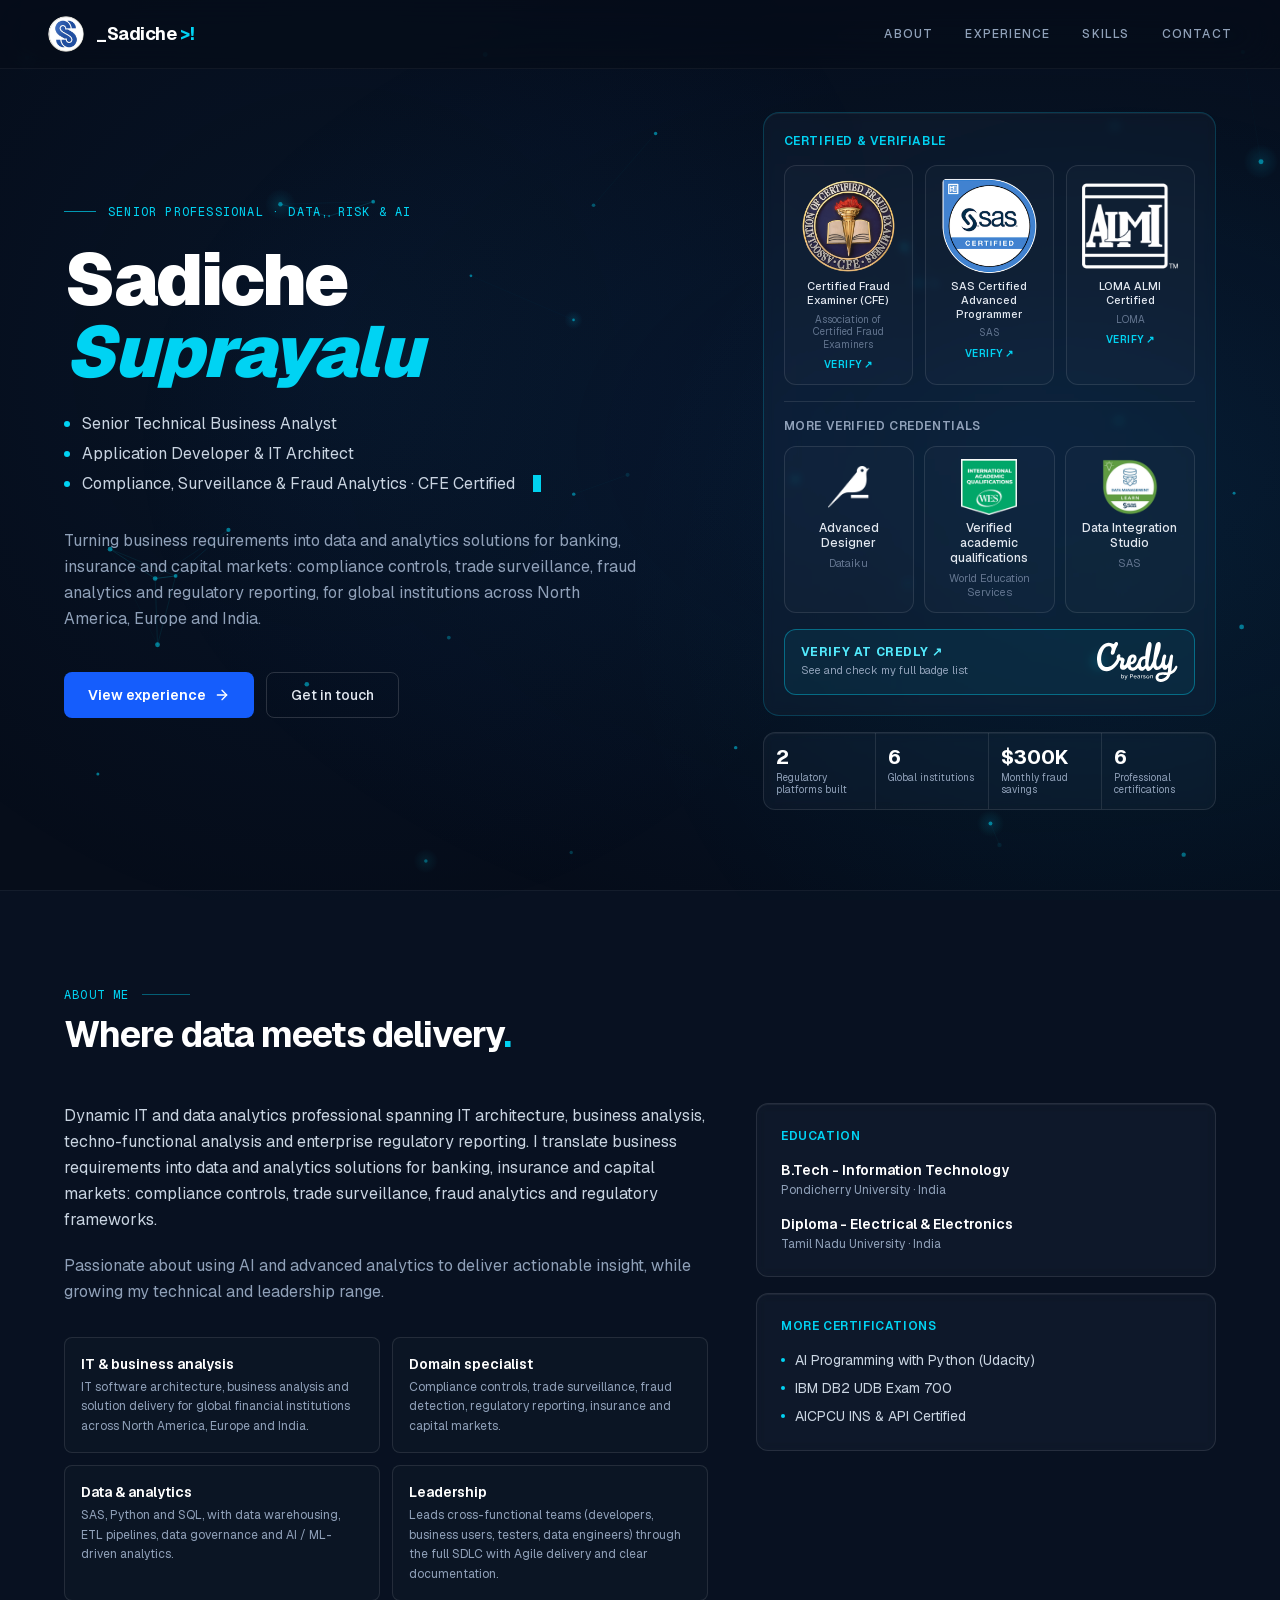
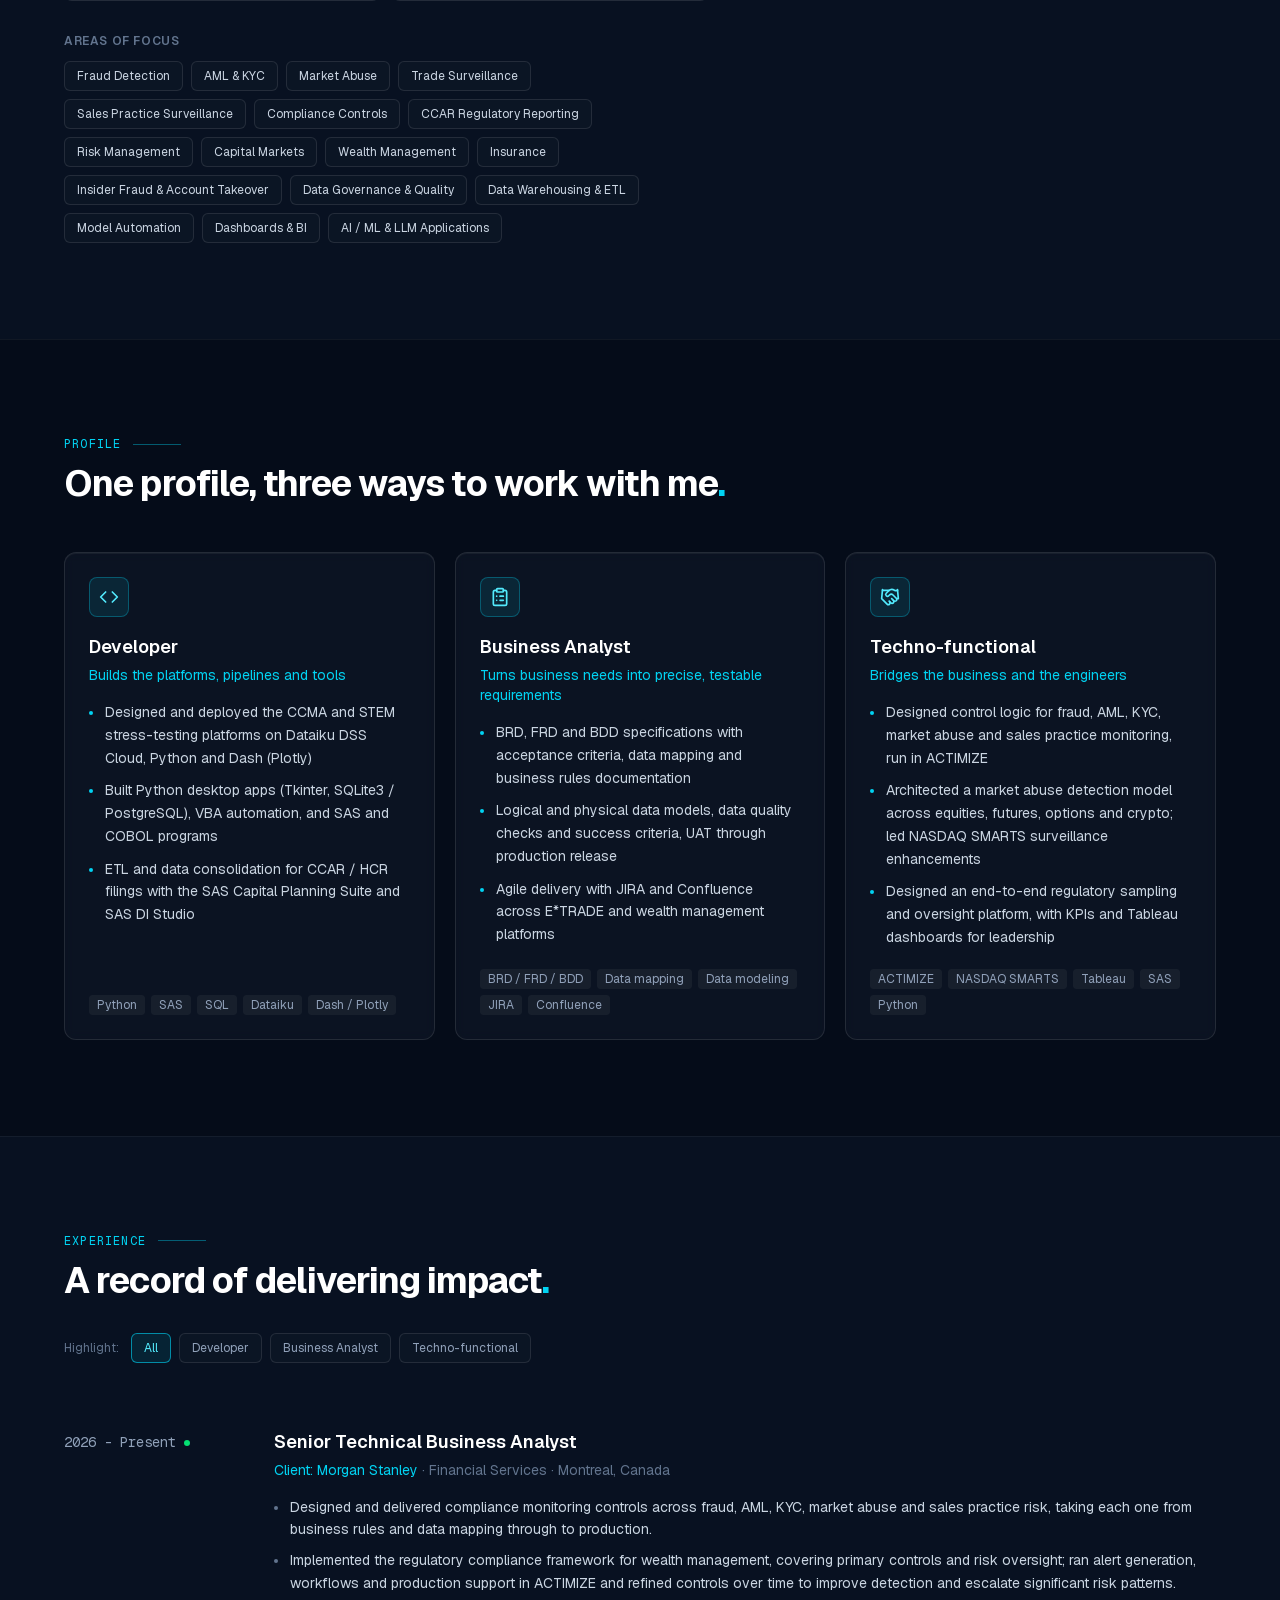
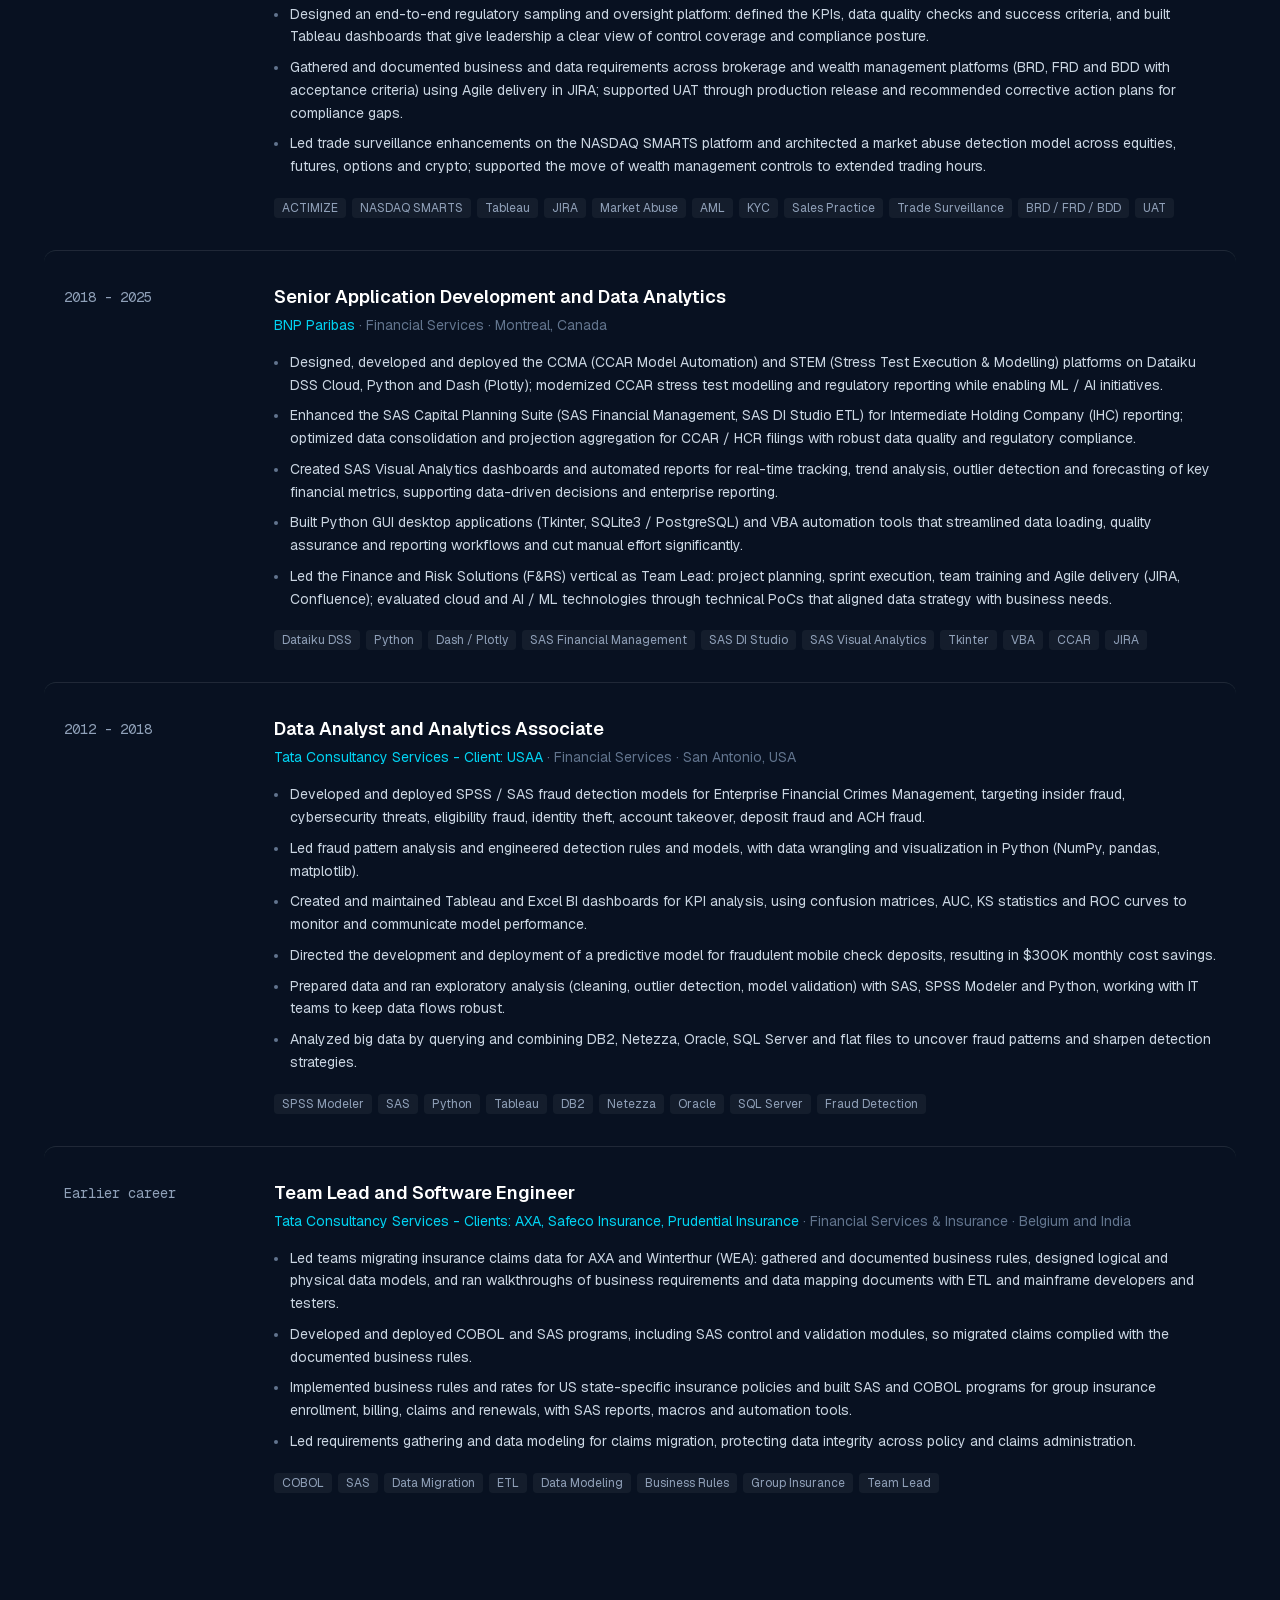
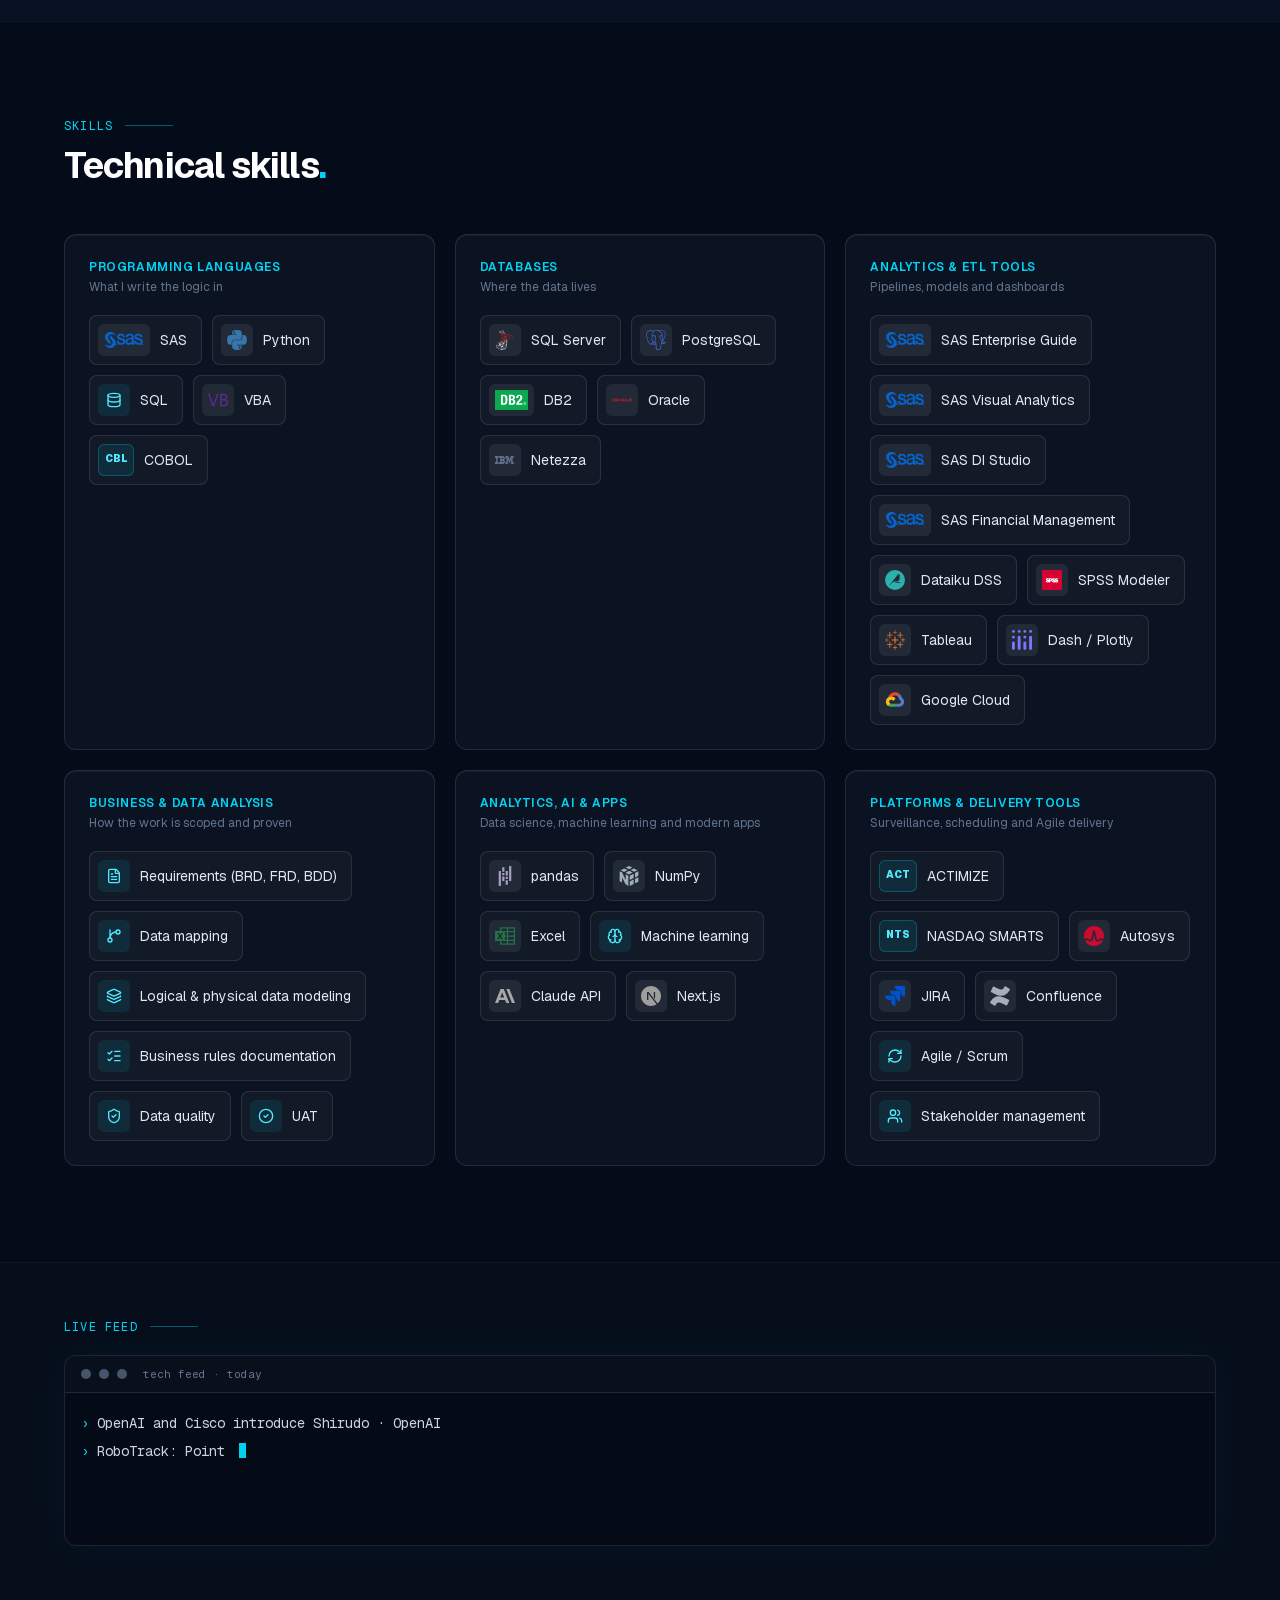
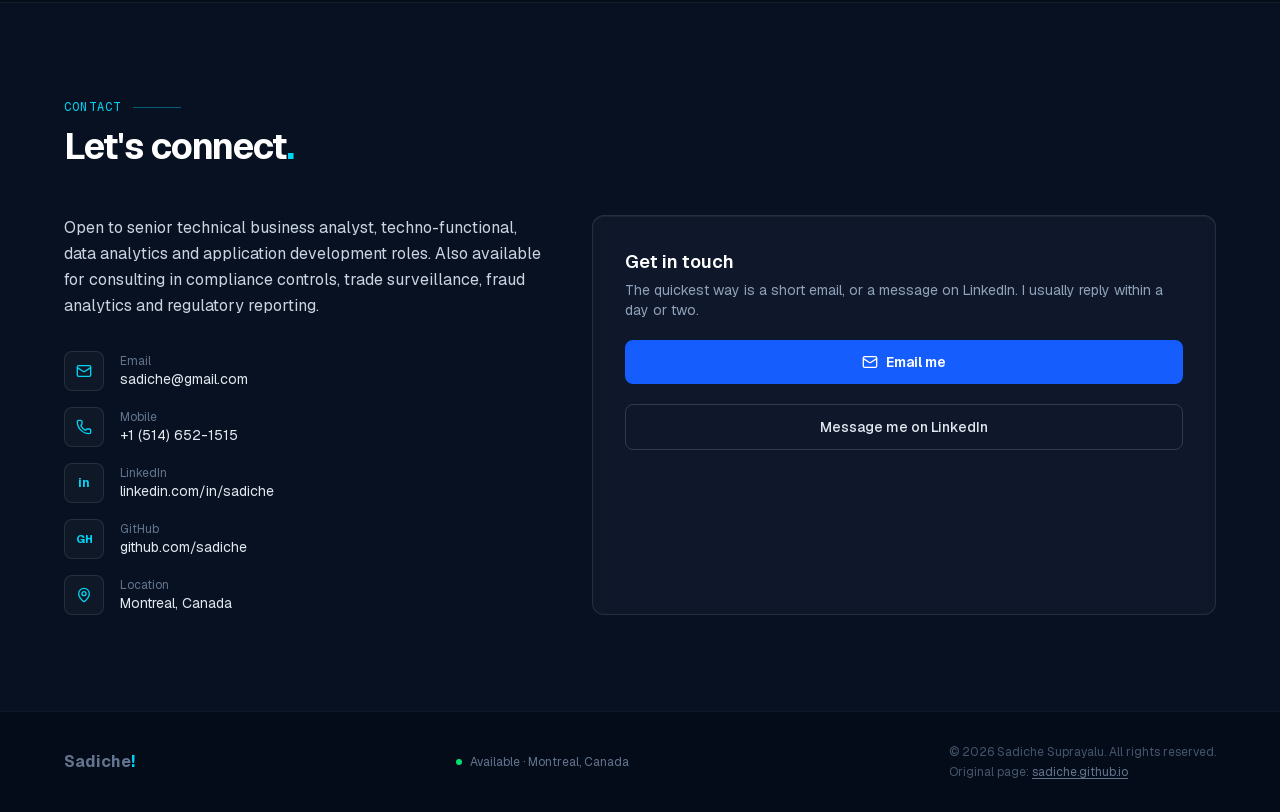
==== commit b2f15740: "Update public copy 2026-11-24 06:33" ====
--- a/index.html
+++ b/index.html
@@ -1,4 +1,4 @@
-<!DOCTYPE html><html lang="en" data-surface="flat" class="geist_a71539c9-module__T19VSG__variable geist_mono_8d43a2aa-module__8Li5zG__variable inter_fe8b9d92-module__LINzvG__variable space_grotesk_d7b50fc5-module__qeW00a__variable jetbrains_mono_7d65b77b-module__VxV-Ta__variable ibm_plex_sans_fbfe13bd-module__imwjEq__variable ibm_plex_mono_b1df0642-module__ou0oxa__variable manrope_de7b2fa9-module__1ltb7q__variable h-full antialiased" style="font-size:100%"><head><meta charSet="utf-8"/><meta name="viewport" content="width=device-width, initial-scale=1"/><link rel="preload" href="/brand/logo.png" as="image"/><link rel="preload" href="/certs/cfe.png" as="image"/><link rel="preload" href="/certs/sas-advanced.png" as="image"/><link rel="preload" href="/certs/almi.png" as="image"/><link rel="preload" href="/credly-logo.svg" as="image"/><link rel="stylesheet" href="/_next/static/chunks/200d-069qg795.css" nonce="ODAxYzg1ZDItZjBiZC00OWY5LTk5NmYtYWY4YjdjZTQ4Zjlk" data-precedence="next"/><link rel="stylesheet" href="/_next/static/chunks/3eu6ni7kxeyw9.css" nonce="ODAxYzg1ZDItZjBiZC00OWY5LTk5NmYtYWY4YjdjZTQ4Zjlk" data-precedence="next"/><link rel="stylesheet" href="/_next/static/chunks/1c4mnwk2vu65a.css" nonce="ODAxYzg1ZDItZjBiZC00OWY5LTk5NmYtYWY4YjdjZTQ4Zjlk" data-precedence="next"/><link rel="preload" as="script" fetchPriority="low" nonce="ODAxYzg1ZDItZjBiZC00OWY5LTk5NmYtYWY4YjdjZTQ4Zjlk" href="/_next/static/chunks/310vm2bl3xxpt.js"/><script src="/_next/static/chunks/0ufyxag_pxqbt.js" async="" nonce="ODAxYzg1ZDItZjBiZC00OWY5LTk5NmYtYWY4YjdjZTQ4Zjlk"></script><script src="/_next/static/chunks/3byuobrkyz9bj.js" async="" nonce="ODAxYzg1ZDItZjBiZC00OWY5LTk5NmYtYWY4YjdjZTQ4Zjlk"></script><script src="/_next/static/chunks/1zlqhuipo__7h.js" async="" nonce="ODAxYzg1ZDItZjBiZC00OWY5LTk5NmYtYWY4YjdjZTQ4Zjlk"></script><script src="/_next/static/chunks/turbopack-21zm0yjtflygf.js" async="" nonce="ODAxYzg1ZDItZjBiZC00OWY5LTk5NmYtYWY4YjdjZTQ4Zjlk"></script><script src="/_next/static/chunks/1t4m_9we0-lp4.js" async="" crossorigin="" nonce="ODAxYzg1ZDItZjBiZC00OWY5LTk5NmYtYWY4YjdjZTQ4Zjlk"></script><script src="/_next/static/chunks/05x-luxuv8jsf.js" async="" crossorigin="" nonce="ODAxYzg1ZDItZjBiZC00OWY5LTk5NmYtYWY4YjdjZTQ4Zjlk"></script><script src="/_next/static/chunks/3aj9_sbqz7gwm.js" async="" crossorigin="" nonce="ODAxYzg1ZDItZjBiZC00OWY5LTk5NmYtYWY4YjdjZTQ4Zjlk"></script><meta name="theme-color" content="#060d1a"/><title>Sadiche Suprayalu - Senior Technical Business Analyst</title><meta name="description" content="Senior Technical Business Analyst and developer in Montreal. Compliance controls, trade surveillance, fraud analytics and regulatory reporting. CFE certified."/><link rel="manifest" href="/manifest.webmanifest"/><link rel="canonical" href="https://sadiche.github.io"/><meta property="og:title" content="Sadiche Suprayalu - Senior Technical Business Analyst"/><meta property="og:description" content="Senior Technical Business Analyst and developer in Montreal. Compliance controls, trade surveillance, fraud analytics and regulatory reporting. CFE certified."/><meta property="og:url" content="https://sadiche.github.io"/><meta property="og:site_name" content="Sadiche Suprayalu"/><meta property="og:locale" content="en_CA"/><meta property="og:image" content="https://sadiche.github.io/share-image.png"/><meta property="og:image:width" content="1200"/><meta property="og:image:height" content="630"/><meta property="og:image:alt" content="Sadiche Suprayalu - Senior Technical Business Analyst"/><meta property="og:type" content="website"/><meta name="twitter:card" content="summary_large_image"/><meta name="twitter:title" content="Sadiche Suprayalu - Senior Technical Business Analyst"/><meta name="twitter:description" content="Senior Technical Business Analyst and developer in Montreal. Compliance controls, trade surveillance, fraud analytics and regulatory reporting. CFE certified."/><meta name="twitter:image" content="https://sadiche.github.io/share-image.png"/><link rel="icon" href="/favicon.ico?favicon.2ip7mes2xeu99.ico" sizes="48x48" type="image/x-icon"/><link rel="icon" href="/icon.png?icon.3r2syfvy280hx.png" sizes="512x512" type="image/png"/><link rel="apple-touch-icon" href="/apple-icon.png?apple-icon.0xvjilt-xyai7.png" sizes="180x180" type="image/png"/><meta name="next-size-adjust" content=""/><style>:root {
+<!DOCTYPE html><html lang="en" data-surface="flat" class="geist_a71539c9-module__T19VSG__variable geist_mono_8d43a2aa-module__8Li5zG__variable inter_fe8b9d92-module__LINzvG__variable space_grotesk_d7b50fc5-module__qeW00a__variable jetbrains_mono_7d65b77b-module__VxV-Ta__variable ibm_plex_sans_fbfe13bd-module__imwjEq__variable ibm_plex_mono_b1df0642-module__ou0oxa__variable manrope_de7b2fa9-module__1ltb7q__variable h-full antialiased" style="font-size:100%"><head><meta charSet="utf-8"/><meta name="viewport" content="width=device-width, initial-scale=1"/><link rel="preload" href="/brand/logo.png" as="image"/><link rel="preload" href="/certs/cfe.png" as="image"/><link rel="preload" href="/certs/sas-advanced.png" as="image"/><link rel="preload" href="/certs/almi.png" as="image"/><link rel="preload" href="/credly-logo.svg" as="image"/><link rel="stylesheet" href="/_next/static/chunks/200d-069qg795.css" nonce="NjQ2MTYwNzgtOTg0Yi00ODgyLTkyNGUtNWIzNDNhOTM2NGI2" data-precedence="next"/><link rel="stylesheet" href="/_next/static/chunks/3eu6ni7kxeyw9.css" nonce="NjQ2MTYwNzgtOTg0Yi00ODgyLTkyNGUtNWIzNDNhOTM2NGI2" data-precedence="next"/><link rel="stylesheet" href="/_next/static/chunks/1c4mnwk2vu65a.css" nonce="NjQ2MTYwNzgtOTg0Yi00ODgyLTkyNGUtNWIzNDNhOTM2NGI2" data-precedence="next"/><link rel="preload" as="script" fetchPriority="low" nonce="NjQ2MTYwNzgtOTg0Yi00ODgyLTkyNGUtNWIzNDNhOTM2NGI2" href="/_next/static/chunks/310vm2bl3xxpt.js"/><script src="/_next/static/chunks/0ufyxag_pxqbt.js" async="" nonce="NjQ2MTYwNzgtOTg0Yi00ODgyLTkyNGUtNWIzNDNhOTM2NGI2"></script><script src="/_next/static/chunks/3byuobrkyz9bj.js" async="" nonce="NjQ2MTYwNzgtOTg0Yi00ODgyLTkyNGUtNWIzNDNhOTM2NGI2"></script><script src="/_next/static/chunks/1zlqhuipo__7h.js" async="" nonce="NjQ2MTYwNzgtOTg0Yi00ODgyLTkyNGUtNWIzNDNhOTM2NGI2"></script><script src="/_next/static/chunks/turbopack-21zm0yjtflygf.js" async="" nonce="NjQ2MTYwNzgtOTg0Yi00ODgyLTkyNGUtNWIzNDNhOTM2NGI2"></script><script src="/_next/static/chunks/1t4m_9we0-lp4.js" async="" crossorigin="" nonce="NjQ2MTYwNzgtOTg0Yi00ODgyLTkyNGUtNWIzNDNhOTM2NGI2"></script><script src="/_next/static/chunks/05x-luxuv8jsf.js" async="" crossorigin="" nonce="NjQ2MTYwNzgtOTg0Yi00ODgyLTkyNGUtNWIzNDNhOTM2NGI2"></script><script src="/_next/static/chunks/3aj9_sbqz7gwm.js" async="" crossorigin="" nonce="NjQ2MTYwNzgtOTg0Yi00ODgyLTkyNGUtNWIzNDNhOTM2NGI2"></script><meta name="theme-color" content="#060d1a"/><title>Sadiche Suprayalu - Senior Technical Business Analyst</title><meta name="description" content="Senior Technical Business Analyst and developer in Montreal. Compliance controls, trade surveillance, fraud analytics and regulatory reporting. CFE certified."/><link rel="manifest" href="/manifest.webmanifest"/><link rel="canonical" href="https://sadiche.github.io"/><meta property="og:title" content="Sadiche Suprayalu - Senior Technical Business Analyst"/><meta property="og:description" content="Senior Technical Business Analyst and developer in Montreal. Compliance controls, trade surveillance, fraud analytics and regulatory reporting. CFE certified."/><meta property="og:url" content="https://sadiche.github.io"/><meta property="og:site_name" content="Sadiche Suprayalu"/><meta property="og:locale" content="en_CA"/><meta property="og:image" content="https://sadiche.github.io/share-image.png"/><meta property="og:image:width" content="1200"/><meta property="og:image:height" content="630"/><meta property="og:image:alt" content="Sadiche Suprayalu - Senior Technical Business Analyst"/><meta property="og:type" content="website"/><meta name="twitter:card" content="summary_large_image"/><meta name="twitter:title" content="Sadiche Suprayalu - Senior Technical Business Analyst"/><meta name="twitter:description" content="Senior Technical Business Analyst and developer in Montreal. Compliance controls, trade surveillance, fraud analytics and regulatory reporting. CFE certified."/><meta name="twitter:image" content="https://sadiche.github.io/share-image.png"/><link rel="icon" href="/favicon.ico?favicon.2ip7mes2xeu99.ico" sizes="48x48" type="image/x-icon"/><link rel="icon" href="/icon.png?icon.3r2syfvy280hx.png" sizes="512x512" type="image/png"/><link rel="apple-touch-icon" href="/apple-icon.png?apple-icon.0xvjilt-xyai7.png" sizes="180x180" type="image/png"/><meta name="next-size-adjust" content=""/><style>:root {
 --bg-primary: #060d1a;
 --bg-secondary: #0a1628;
 --bg-surface: rgba(255,255,255,0.03);
@@ -17,4 +17,4 @@
 --r-lg: 0.5rem;
 --r-xl: 0.75rem;
 --r-2xl: 1rem;
-}</style><script src="/_next/static/chunks/0cz1d0mv5g_q7.js" noModule="" nonce="ODAxYzg1ZDItZjBiZC00OWY5LTk5NmYtYWY4YjdjZTQ4Zjlk"></script></head><body class="min-h-full flex flex-col"><div hidden=""><!--$--><!--/$--></div><main class="landing-classic isolate relative min-h-screen bg-[#060d1a] text-white font-sans"><canvas aria-hidden="true" class="fixed -z-10 inset-0 w-full h-full pointer-events-none"></canvas><script type="application/ld+json">{"@context":"https://schema.org","@type":"Person","name":"Sadiche Suprayalu","jobTitle":"Senior Technical Business Analyst","description":"Senior Technical Business Analyst and developer in Montreal. Compliance controls, trade surveillance, fraud analytics and regulatory reporting. CFE certified.","address":{"@type":"PostalAddress","addressLocality":"Montreal","addressCountry":"CA"},"knowsAbout":["Fraud detection","Anti-money laundering","Trade surveillance","Market abuse surveillance","Compliance controls","Regulatory reporting (CCAR)","Risk management","Data warehousing and ETL","Business analysis","Python and SAS development","AI and machine learning"],"sameAs":["https://linkedin.com/in/sadiche","https://github.com/sadiche","https://www.credly.com/users/sadiche-suprayalu/badges"],"url":"https://sadiche.github.io/","image":"https://sadiche.github.io/brand/logo-512.png"}</script><nav class="fixed top-0 left-0 right-0 z-50 flex items-center justify-between px-6 lg:px-12 py-4 border-b border-white/5 backdrop-blur-xl bg-[#060d1a]/80"><div class="flex items-center gap-3"><span class="inline-flex items-center min-w-0 gap-3"><img src="/brand/logo.png" alt="Sadiche logo" width="36" height="36" class="w-9 h-9 shrink-0 rounded-full"/><span class="font-bold tracking-tight truncate text-lg ">_Sadiche<span class="text-cyan-400"> &gt;<!-- -->!</span></span></span><span data-name-slot="true" aria-hidden="true" class="hidden xl:inline-block ml-6 pl-6 border-l border-white/10 text-base font-black tracking-tight whitespace-nowrap opacity-0">Sadiche <span class="text-cyan-400 italic">Suprayalu</span></span></div><div class="hidden md:flex items-center gap-8"><a href="#about" class="text-xs font-medium text-slate-400 hover:text-white transition-colors uppercase tracking-widest">About</a><a href="#experience" class="text-xs font-medium text-slate-400 hover:text-white transition-colors uppercase tracking-widest">Experience</a><a href="#skills" class="text-xs font-medium text-slate-400 hover:text-white transition-colors uppercase tracking-widest">Skills</a><a href="#contact" class="text-xs font-medium text-slate-400 hover:text-white transition-colors uppercase tracking-widest">Contact</a></div></nav><div aria-hidden="true" style="visibility:hidden;will-change:transform, opacity;transform-origin:0 0" class="fixed left-0 top-0 z-[60] pointer-events-none whitespace-nowrap"><span class="block text-7xl font-black leading-none tracking-tight text-white">Sadiche<br/><span class="text-cyan-400 italic">Suprayalu</span></span></div><section class="min-h-[90vh] flex items-center px-6 lg:px-12 pt-28 pb-20 relative overflow-hidden"><div class="absolute inset-0 bg-[radial-gradient(ellipse_70%_60%_at_80%_50%,rgba(21,101,192,0.12),transparent)]"></div><div class="relative z-10 max-w-6xl mx-auto w-full grid grid-cols-1 lg:grid-cols-[1.4fr_1fr] gap-16 items-center"><div><div class="flex items-center gap-3 mb-6"><div class="w-8 h-px bg-cyan-400/70"></div><span class="font-mono text-xs text-cyan-400 tracking-widest uppercase">Senior Professional · Data, Risk &amp; AI</span></div><h1 data-name-hero="true" class="text-7xl font-black leading-none tracking-tight mb-4">Sadiche<br/><span class="text-cyan-400 italic">Suprayalu</span></h1><ul class="flex flex-col gap-1.5 mb-8 mt-6"><li class="flex items-center gap-3 text-slate-300 text-base"><span class="w-1.5 h-1.5 rounded-full bg-cyan-400 flex-shrink-0"></span>Senior Technical Business Analyst</li><li class="flex items-center gap-3 text-slate-300 text-base"><span class="w-1.5 h-1.5 rounded-full bg-cyan-400 flex-shrink-0"></span>Application Developer &amp; IT Architect</li><li class="flex items-center gap-3 text-slate-300 text-base"><span class="w-1.5 h-1.5 rounded-full bg-cyan-400 flex-shrink-0"></span>Compliance, Surveillance &amp; Fraud Analytics · CFE Certified<span class="fx-cursor" aria-hidden="true"></span></li></ul><p class="text-slate-400 text-base leading-relaxed max-w-xl mb-10">Turning business requirements into data and analytics solutions for banking, insurance and capital markets: compliance controls, trade surveillance, fraud analytics and regulatory reporting, for global institutions across North America, Europe and India.</p><div class="flex gap-3 flex-wrap"><a href="#experience" class="inline-flex items-center gap-2 px-6 py-3 rounded-lg bg-blue-600 hover:bg-blue-500 text-white text-sm font-semibold transition-colors">View experience <svg xmlns="http://www.w3.org/2000/svg" width="16" height="16" viewBox="0 0 24 24" fill="none" stroke="currentColor" stroke-width="2" stroke-linecap="round" stroke-linejoin="round" class="lucide lucide-arrow-right" aria-hidden="true"><path d="M5 12h14"></path><path d="m12 5 7 7-7 7"></path></svg></a><a href="#contact" class="inline-flex items-center gap-2 px-6 py-3 rounded-lg border border-white/15 text-slate-200 text-sm font-medium hover:border-white/30 hover:text-white transition-colors">Get in touch</a></div></div><div class="flex flex-col gap-4"><div class="rounded-2xl border border-cyan-400/20 bg-white/[0.02] p-5 fx-trace fx-glass"><div class="flex items-center justify-between gap-3 mb-4"><span class="text-xs font-semibold text-cyan-400 uppercase tracking-wider">Certified &amp; verifiable</span></div><div class="grid gap-3 grid-cols-3"><a href="https://www.credly.com/badges/b32b9617-be67-4664-867b-9b96c53bd16d" target="_blank" rel="noopener noreferrer" title="Verify Certified Fraud Examiner (CFE) with the issuer" class="flex flex-col items-center gap-1.5 rounded-xl border border-white/10 bg-white/[0.02] p-3 fx-trace hover:border-cyan-400/50 hover:bg-white/[0.05] transition-colors"><img src="/certs/cfe.png" alt="Certified Fraud Examiner (CFE)" width="96" height="96" class="w-20 h-20 sm:w-24 sm:h-24 object-cover rounded-lg"/><span class="text-[11px] leading-tight text-slate-200 text-center font-medium">Certified Fraud Examiner (CFE)</span><span class="text-[10px] leading-tight text-slate-500 text-center">Association of Certified Fraud Examiners</span><span class="text-[10px] font-semibold text-cyan-400 uppercase tracking-wider">Verify ↗</span></a><a href="https://www.credly.com/badges/848e6ad4-ab6b-4104-b529-9835cd498cbd" target="_blank" rel="noopener noreferrer" title="Verify SAS Certified Advanced Programmer with the issuer" class="flex flex-col items-center gap-1.5 rounded-xl border border-white/10 bg-white/[0.02] p-3 fx-trace hover:border-cyan-400/50 hover:bg-white/[0.05] transition-colors"><img src="/certs/sas-advanced.png" alt="SAS Certified Advanced Programmer" width="96" height="96" class="w-20 h-20 sm:w-24 sm:h-24 object-cover rounded-lg"/><span class="text-[11px] leading-tight text-slate-200 text-center font-medium">SAS Certified Advanced Programmer</span><span class="text-[10px] leading-tight text-slate-500 text-center">SAS</span><span class="text-[10px] font-semibold text-cyan-400 uppercase tracking-wider">Verify ↗</span></a><a href="https://verify.loma.org/badge/329EE0B9CFC04869B4818CDD501AE6D4" target="_blank" rel="noopener noreferrer" title="Verify LOMA ALMI Certified with the issuer" class="flex flex-col items-center gap-1.5 rounded-xl border border-white/10 bg-white/[0.02] p-3 fx-trace hover:border-cyan-400/50 hover:bg-white/[0.05] transition-colors"><img src="/certs/almi.png" alt="LOMA ALMI Certified" width="96" height="96" class="w-20 h-20 sm:w-24 sm:h-24 object-cover rounded-lg"/><span class="text-[11px] leading-tight text-slate-200 text-center font-medium">LOMA ALMI Certified</span><span class="text-[10px] leading-tight text-slate-500 text-center">LOMA</span><span class="text-[10px] font-semibold text-cyan-400 uppercase tracking-wider">Verify ↗</span></a></div><div class="mt-4 pt-4 border-t border-white/10"><div class="text-xs font-semibold text-slate-400 uppercase tracking-wider mb-3">More verified credentials</div><div class="grid grid-cols-3 gap-2.5"><a href="https://verify.skilljar.com/c/269dmzztx7g7" target="_blank" rel="noopener noreferrer" title="Dataiku Advanced Designer Certificate · Dataiku (verify)" aria-label="Dataiku Advanced Designer Certificate, Dataiku, verify with the issuer" class="flex flex-col items-center gap-1.5 rounded-xl border border-white/10 bg-white/[0.02] p-3 fx-trace hover:border-cyan-400/50 hover:bg-white/[0.05] transition-colors"><img src="/certs/dataiku.png" alt="Dataiku Advanced Designer Certificate" width="56" height="56" loading="lazy" class="w-14 h-14 object-contain"/><span class="text-xs leading-tight text-slate-200 text-center font-medium">Advanced Designer</span><span class="text-[11px] leading-tight text-slate-500 text-center">Dataiku</span></a><a href="https://www.credly.com/badges/a4a3486a-5219-4f41-97b2-f5b1d8ecb7a4" target="_blank" rel="noopener noreferrer" title="Verified International Academic Qualifications · World Education Services (verify)" aria-label="Verified International Academic Qualifications, World Education Services, verify with the issuer" class="flex flex-col items-center gap-1.5 rounded-xl border border-white/10 bg-white/[0.02] p-3 fx-trace hover:border-cyan-400/50 hover:bg-white/[0.05] transition-colors"><img src="/certs/wes.png" alt="Verified International Academic Qualifications" width="56" height="56" loading="lazy" class="w-14 h-14 object-contain"/><span class="text-xs leading-tight text-slate-200 text-center font-medium">Verified academic qualifications</span><span class="text-[11px] leading-tight text-slate-500 text-center">World Education Services</span></a><a href="https://www.credly.com/badges/36ac0eb2-5b8c-4744-b4ea-404d10615a77" target="_blank" rel="noopener noreferrer" title="SAS Data Integration Studio: Fast Track · SAS (verify)" aria-label="SAS Data Integration Studio: Fast Track, SAS, verify with the issuer" class="flex flex-col items-center gap-1.5 rounded-xl border border-white/10 bg-white/[0.02] p-3 fx-trace hover:border-cyan-400/50 hover:bg-white/[0.05] transition-colors"><img src="/certs/sas-dis.png" alt="SAS Data Integration Studio: Fast Track" width="56" height="56" loading="lazy" class="w-14 h-14 object-contain"/><span class="text-xs leading-tight text-slate-200 text-center font-medium">Data Integration Studio</span><span class="text-[11px] leading-tight text-slate-500 text-center">SAS</span></a></div></div><a href="https://www.credly.com/users/sadiche-suprayalu/badges" target="_blank" rel="noopener noreferrer" aria-label="Verify my credentials at Credly (opens in a new tab)" class="fx-trace mt-4 flex items-center justify-between gap-4 rounded-xl border border-cyan-400/40 bg-cyan-400/[0.06] px-4 py-3 hover:border-cyan-400/70 hover:bg-cyan-400/[0.1] transition-colors"><span><span class="block text-xs font-bold text-cyan-300 uppercase tracking-wider">Verify at Credly ↗</span><span class="block text-[11px] text-slate-400 mt-0.5">See and check my full badge list</span></span><img src="/credly-logo.svg" alt="Credly" width="97" height="48" class="h-10 w-auto shrink-0"/></a></div><div class="grid grid-cols-4 rounded-xl border border-white/10 bg-white/[0.02] overflow-hidden fx-trace fx-glass"><div class="px-3 py-3 border-r border-white/10"><div class="text-xl font-bold text-white leading-tight">2</div><div class="text-[10px] leading-tight text-slate-400 mt-0.5">Regulatory platforms built</div></div><div class="px-3 py-3 border-r border-white/10"><div class="text-xl font-bold text-white leading-tight">6</div><div class="text-[10px] leading-tight text-slate-400 mt-0.5">Global institutions</div></div><div class="px-3 py-3 border-r border-white/10"><div class="text-xl font-bold text-white leading-tight">$300K</div><div class="text-[10px] leading-tight text-slate-400 mt-0.5">Monthly fraud savings</div></div><div class="px-3 py-3 "><div class="text-xl font-bold text-white leading-tight">6</div><div class="text-[10px] leading-tight text-slate-400 mt-0.5">Professional certifications</div></div></div></div></div></section><section id="about" class="scroll-mt-20 py-24 px-6 lg:px-12 bg-[#0a1628]/50 border-t border-white/5"><div class="max-w-6xl mx-auto"><div class="mb-12"><div class="flex items-center gap-3 mb-3"><span class="font-mono text-xs text-cyan-400 tracking-widest uppercase">About me</span><div class="h-px w-12 bg-cyan-400/40"></div></div><h2 class="text-3xl md:text-4xl font-bold tracking-tight text-white">Where data meets delivery<span class="text-cyan-400">.</span></h2></div><div class="grid grid-cols-1 lg:grid-cols-[1.4fr_1fr] gap-12"><div><p class="text-slate-300 text-base leading-relaxed mb-5">Dynamic IT and data analytics professional spanning IT architecture, business analysis, techno-functional analysis and enterprise regulatory reporting. I translate business requirements into data and analytics solutions for banking, insurance and capital markets: compliance controls, trade surveillance, fraud analytics and regulatory frameworks.</p><p class="text-slate-400 text-base leading-relaxed mb-8">Passionate about using AI and advanced analytics to deliver actionable insight, while growing my technical and leadership range.</p><div class="grid grid-cols-1 sm:grid-cols-2 gap-3 mb-8"><div class="fx-trace rounded-lg border border-white/10 bg-white/[0.02] p-4"><div class="text-sm font-semibold text-white mb-1">IT &amp; business analysis</div><p class="text-xs text-slate-400 leading-relaxed">IT software architecture, business analysis and solution delivery for global financial institutions across North America, Europe and India.</p></div><div class="fx-trace rounded-lg border border-white/10 bg-white/[0.02] p-4"><div class="text-sm font-semibold text-white mb-1">Domain specialist</div><p class="text-xs text-slate-400 leading-relaxed">Compliance controls, trade surveillance, fraud detection, regulatory reporting, insurance and capital markets.</p></div><div class="fx-trace rounded-lg border border-white/10 bg-white/[0.02] p-4"><div class="text-sm font-semibold text-white mb-1">Data &amp; analytics</div><p class="text-xs text-slate-400 leading-relaxed">SAS, Python and SQL, with data warehousing, ETL pipelines, data governance and AI / ML-driven analytics.</p></div><div class="fx-trace rounded-lg border border-white/10 bg-white/[0.02] p-4"><div class="text-sm font-semibold text-white mb-1">Leadership</div><p class="text-xs text-slate-400 leading-relaxed">Leads cross-functional teams (developers, business users, testers, data engineers) through the full SDLC with Agile delivery and clear documentation.</p></div></div><div class="text-xs font-semibold text-slate-500 uppercase tracking-wider mb-3">Areas of focus</div><div class="flex flex-wrap gap-2"><span class="px-3 py-1.5 rounded-md border border-white/10 bg-white/[0.02] text-slate-300 text-xs fx-trace">Fraud Detection</span><span class="px-3 py-1.5 rounded-md border border-white/10 bg-white/[0.02] text-slate-300 text-xs fx-trace">AML &amp; KYC</span><span class="px-3 py-1.5 rounded-md border border-white/10 bg-white/[0.02] text-slate-300 text-xs fx-trace">Market Abuse</span><span class="px-3 py-1.5 rounded-md border border-white/10 bg-white/[0.02] text-slate-300 text-xs fx-trace">Trade Surveillance</span><span class="px-3 py-1.5 rounded-md border border-white/10 bg-white/[0.02] text-slate-300 text-xs fx-trace">Sales Practice Surveillance</span><span class="px-3 py-1.5 rounded-md border border-white/10 bg-white/[0.02] text-slate-300 text-xs fx-trace">Compliance Controls</span><span class="px-3 py-1.5 rounded-md border border-white/10 bg-white/[0.02] text-slate-300 text-xs fx-trace">CCAR Regulatory Reporting</span><span class="px-3 py-1.5 rounded-md border border-white/10 bg-white/[0.02] text-slate-300 text-xs fx-trace">Risk Management</span><span class="px-3 py-1.5 rounded-md border border-white/10 bg-white/[0.02] text-slate-300 text-xs fx-trace">Capital Markets</span><span class="px-3 py-1.5 rounded-md border border-white/10 bg-white/[0.02] text-slate-300 text-xs fx-trace">Wealth Management</span><span class="px-3 py-1.5 rounded-md border border-white/10 bg-white/[0.02] text-slate-300 text-xs fx-trace">Insurance</span><span class="px-3 py-1.5 rounded-md border border-white/10 bg-white/[0.02] text-slate-300 text-xs fx-trace">Insider Fraud &amp; Account Takeover</span><span class="px-3 py-1.5 rounded-md border border-white/10 bg-white/[0.02] text-slate-300 text-xs fx-trace">Data Governance &amp; Quality</span><span class="px-3 py-1.5 rounded-md border border-white/10 bg-white/[0.02] text-slate-300 text-xs fx-trace">Data Warehousing &amp; ETL</span><span class="px-3 py-1.5 rounded-md border border-white/10 bg-white/[0.02] text-slate-300 text-xs fx-trace">Model Automation</span><span class="px-3 py-1.5 rounded-md border border-white/10 bg-white/[0.02] text-slate-300 text-xs fx-trace">Dashboards &amp; BI</span><span class="px-3 py-1.5 rounded-md border border-white/10 bg-white/[0.02] text-slate-300 text-xs fx-trace">AI / ML &amp; LLM Applications</span></div></div><div class="flex flex-col gap-4"><div class="rounded-xl border border-white/10 bg-white/[0.02] p-6 fx-trace fx-glass"><div class="text-xs font-semibold text-cyan-400 uppercase tracking-wider mb-4">Education</div><div class="flex flex-col gap-4"><div><div class="font-semibold text-sm text-white">B.Tech - Information Technology</div><div class="text-xs text-slate-400 mt-0.5">Pondicherry University · India</div></div><div><div class="font-semibold text-sm text-white">Diploma - Electrical &amp; Electronics</div><div class="text-xs text-slate-400 mt-0.5">Tamil Nadu University · India</div></div></div></div><div class="rounded-xl border border-white/10 bg-white/[0.02] p-6 fx-trace fx-glass"><div class="text-xs font-semibold text-cyan-400 uppercase tracking-wider mb-4">More certifications</div><ul class="flex flex-col gap-2"><li class="flex items-start gap-2.5 text-sm text-slate-300"><span class="w-1 h-1 rounded-full bg-cyan-400 mt-2 flex-shrink-0"></span>AI Programming with Python (Udacity)</li><li class="flex items-start gap-2.5 text-sm text-slate-300"><span class="w-1 h-1 rounded-full bg-cyan-400 mt-2 flex-shrink-0"></span>IBM DB2 UDB Exam 700</li><li class="flex items-start gap-2.5 text-sm text-slate-300"><span class="w-1 h-1 rounded-full bg-cyan-400 mt-2 flex-shrink-0"></span>AICPCU INS &amp; API Certified</li></ul></div></div></div></div></section><section id="profile" class="scroll-mt-20 py-24 px-6 lg:px-12 bg-[#060d1a]/30 border-t border-white/5"><div class="max-w-6xl mx-auto"><div class="mb-12"><div class="flex items-center gap-3 mb-3"><span class="font-mono text-xs text-cyan-400 tracking-widest uppercase">Profile</span><div class="h-px w-12 bg-cyan-400/40"></div></div><h2 class="text-3xl md:text-4xl font-bold tracking-tight text-white">One profile, three ways to work with me<span class="text-cyan-400">.</span></h2></div><div class="grid grid-cols-1 md:grid-cols-3 gap-5"><div class="flex flex-col rounded-xl border border-white/10 bg-white/[0.02] p-6 fx-trace fx-glass"><span class="w-10 h-10 rounded-lg border border-cyan-400/30 bg-cyan-400/10 text-cyan-300 flex items-center justify-center mb-4"><svg xmlns="http://www.w3.org/2000/svg" width="20" height="20" viewBox="0 0 24 24" fill="none" stroke="currentColor" stroke-width="2" stroke-linecap="round" stroke-linejoin="round" class="lucide lucide-code" aria-hidden="true"><path d="m16 18 6-6-6-6"></path><path d="m8 6-6 6 6 6"></path></svg></span><h3 class="text-lg font-semibold text-white">Developer</h3><p class="text-sm text-cyan-400 mt-1 mb-4">Builds the platforms, pipelines and tools</p><ul class="flex flex-col gap-2.5 mb-5 flex-1"><li class="flex gap-3 text-sm text-slate-300 leading-relaxed"><span class="w-1 h-1 rounded-full bg-cyan-400 mt-2.5 flex-shrink-0"></span>Designed and deployed the CCMA and STEM stress-testing platforms on Dataiku DSS Cloud, Python and Dash (Plotly)</li><li class="flex gap-3 text-sm text-slate-300 leading-relaxed"><span class="w-1 h-1 rounded-full bg-cyan-400 mt-2.5 flex-shrink-0"></span>Built Python desktop apps (Tkinter, SQLite3 / PostgreSQL), VBA automation, and SAS and COBOL programs</li><li class="flex gap-3 text-sm text-slate-300 leading-relaxed"><span class="w-1 h-1 rounded-full bg-cyan-400 mt-2.5 flex-shrink-0"></span>ETL and data consolidation for CCAR / HCR filings with the SAS Capital Planning Suite and SAS DI Studio</li></ul><div class="flex flex-wrap gap-1.5"><span class="px-2 py-0.5 rounded bg-white/5 text-xs text-slate-400">Python</span><span class="px-2 py-0.5 rounded bg-white/5 text-xs text-slate-400">SAS</span><span class="px-2 py-0.5 rounded bg-white/5 text-xs text-slate-400">SQL</span><span class="px-2 py-0.5 rounded bg-white/5 text-xs text-slate-400">Dataiku</span><span class="px-2 py-0.5 rounded bg-white/5 text-xs text-slate-400">Dash / Plotly</span></div></div><div class="flex flex-col rounded-xl border border-white/10 bg-white/[0.02] p-6 fx-trace fx-glass"><span class="w-10 h-10 rounded-lg border border-cyan-400/30 bg-cyan-400/10 text-cyan-300 flex items-center justify-center mb-4"><svg xmlns="http://www.w3.org/2000/svg" width="20" height="20" viewBox="0 0 24 24" fill="none" stroke="currentColor" stroke-width="2" stroke-linecap="round" stroke-linejoin="round" class="lucide lucide-clipboard-list" aria-hidden="true"><rect width="8" height="4" x="8" y="2" rx="1" ry="1"></rect><path d="M16 4h2a2 2 0 0 1 2 2v14a2 2 0 0 1-2 2H6a2 2 0 0 1-2-2V6a2 2 0 0 1 2-2h2"></path><path d="M12 11h4"></path><path d="M12 16h4"></path><path d="M8 11h.01"></path><path d="M8 16h.01"></path></svg></span><h3 class="text-lg font-semibold text-white">Business Analyst</h3><p class="text-sm text-cyan-400 mt-1 mb-4">Turns business needs into precise, testable requirements</p><ul class="flex flex-col gap-2.5 mb-5 flex-1"><li class="flex gap-3 text-sm text-slate-300 leading-relaxed"><span class="w-1 h-1 rounded-full bg-cyan-400 mt-2.5 flex-shrink-0"></span>BRD, FRD and BDD specifications with acceptance criteria, data mapping and business rules documentation</li><li class="flex gap-3 text-sm text-slate-300 leading-relaxed"><span class="w-1 h-1 rounded-full bg-cyan-400 mt-2.5 flex-shrink-0"></span>Logical and physical data models, data quality checks and success criteria, UAT through production release</li><li class="flex gap-3 text-sm text-slate-300 leading-relaxed"><span class="w-1 h-1 rounded-full bg-cyan-400 mt-2.5 flex-shrink-0"></span>Agile delivery with JIRA and Confluence across E*TRADE and wealth management platforms</li></ul><div class="flex flex-wrap gap-1.5"><span class="px-2 py-0.5 rounded bg-white/5 text-xs text-slate-400">BRD / FRD / BDD</span><span class="px-2 py-0.5 rounded bg-white/5 text-xs text-slate-400">Data mapping</span><span class="px-2 py-0.5 rounded bg-white/5 text-xs text-slate-400">Data modeling</span><span class="px-2 py-0.5 rounded bg-white/5 text-xs text-slate-400">JIRA</span><span class="px-2 py-0.5 rounded bg-white/5 text-xs text-slate-400">Confluence</span></div></div><div class="flex flex-col rounded-xl border border-white/10 bg-white/[0.02] p-6 fx-trace fx-glass"><span class="w-10 h-10 rounded-lg border border-cyan-400/30 bg-cyan-400/10 text-cyan-300 flex items-center justify-center mb-4"><svg xmlns="http://www.w3.org/2000/svg" width="20" height="20" viewBox="0 0 24 24" fill="none" stroke="currentColor" stroke-width="2" stroke-linecap="round" stroke-linejoin="round" class="lucide lucide-handshake" aria-hidden="true"><path d="m11 17 2 2a1 1 0 1 0 3-3"></path><path d="m14 14 2.5 2.5a1 1 0 1 0 3-3l-3.88-3.88a3 3 0 0 0-4.24 0l-.88.88a1 1 0 1 1-3-3l2.81-2.81a5.79 5.79 0 0 1 7.06-.87l.47.28a2 2 0 0 0 1.42.25L21 4"></path><path d="m21 3 1 11h-2"></path><path d="M3 3 2 14l6.5 6.5a1 1 0 1 0 3-3"></path><path d="M3 4h8"></path></svg></span><h3 class="text-lg font-semibold text-white">Techno-functional</h3><p class="text-sm text-cyan-400 mt-1 mb-4">Bridges the business and the engineers</p><ul class="flex flex-col gap-2.5 mb-5 flex-1"><li class="flex gap-3 text-sm text-slate-300 leading-relaxed"><span class="w-1 h-1 rounded-full bg-cyan-400 mt-2.5 flex-shrink-0"></span>Designed control logic for fraud, AML, KYC, market abuse and sales practice monitoring, run in ACTIMIZE</li><li class="flex gap-3 text-sm text-slate-300 leading-relaxed"><span class="w-1 h-1 rounded-full bg-cyan-400 mt-2.5 flex-shrink-0"></span>Architected a market abuse detection model across equities, futures, options and crypto; led NASDAQ SMARTS surveillance enhancements</li><li class="flex gap-3 text-sm text-slate-300 leading-relaxed"><span class="w-1 h-1 rounded-full bg-cyan-400 mt-2.5 flex-shrink-0"></span>Designed an end-to-end regulatory sampling and oversight platform, with KPIs and Tableau dashboards for leadership</li></ul><div class="flex flex-wrap gap-1.5"><span class="px-2 py-0.5 rounded bg-white/5 text-xs text-slate-400">ACTIMIZE</span><span class="px-2 py-0.5 rounded bg-white/5 text-xs text-slate-400">NASDAQ SMARTS</span><span class="px-2 py-0.5 rounded bg-white/5 text-xs text-slate-400">Tableau</span><span class="px-2 py-0.5 rounded bg-white/5 text-xs text-slate-400">SAS</span><span class="px-2 py-0.5 rounded bg-white/5 text-xs text-slate-400">Python</span></div></div></div></div></section><section id="experience" class="scroll-mt-20 py-24 px-6 lg:px-12 bg-[#0a1628]/50 border-t border-white/5"><div class="max-w-6xl mx-auto"><div class="mb-12"><div class="flex items-center gap-3 mb-3"><span class="font-mono text-xs text-cyan-400 tracking-widest uppercase">Experience</span><div class="h-px w-12 bg-cyan-400/40"></div></div><h2 class="text-3xl md:text-4xl font-bold tracking-tight text-white">A record of delivering impact<span class="text-cyan-400">.</span></h2></div><div><div role="group" aria-label="Highlight experience by role" class="flex flex-wrap items-center gap-2 mb-8 -mt-4"><span class="text-xs text-slate-500 mr-1">Highlight:</span><button type="button" aria-pressed="true" class="px-3 py-1.5 rounded-md border text-xs transition-colors border-cyan-400/60 bg-cyan-400/10 text-cyan-300">All</button><button type="button" aria-pressed="false" class="px-3 py-1.5 rounded-md border text-xs transition-colors border-white/10 bg-white/[0.02] text-slate-400 hover:text-slate-200 hover:border-white/25">Developer</button><button type="button" aria-pressed="false" class="px-3 py-1.5 rounded-md border text-xs transition-colors border-white/10 bg-white/[0.02] text-slate-400 hover:text-slate-200 hover:border-white/25">Business Analyst</button><button type="button" aria-pressed="false" class="px-3 py-1.5 rounded-md border text-xs transition-colors border-white/10 bg-white/[0.02] text-slate-400 hover:text-slate-200 hover:border-white/25">Techno-functional</button></div><div class="flex flex-col"><article class="fx-trace rounded-xl px-5 -mx-5 grid grid-cols-1 md:grid-cols-[170px_1fr] gap-2 md:gap-10 py-8 border-t border-transparent"><div class="font-mono text-sm text-slate-400 md:pt-1">2026 - Present<span class="ml-2 inline-block w-1.5 h-1.5 rounded-full bg-green-400 align-middle" title="Current role"></span></div><div><h3 class="text-lg font-semibold text-white">Senior Technical Business Analyst</h3><div class="text-sm text-cyan-400 mt-1 mb-4">Client: Morgan Stanley<span class="text-slate-500"> · <!-- -->Financial Services<!-- --> · <!-- -->Montreal, Canada</span></div><ul class="flex flex-col gap-2 mb-5"><li class="flex gap-3 text-sm text-slate-300 leading-relaxed transition-opacity duration-300 "><span class="w-1 h-1 rounded-full bg-slate-500 mt-2.5 flex-shrink-0"></span>Designed and delivered compliance monitoring controls across fraud, AML, KYC, market abuse and sales practice risk, taking each one from business rules and data mapping through to production.</li><li class="flex gap-3 text-sm text-slate-300 leading-relaxed transition-opacity duration-300 "><span class="w-1 h-1 rounded-full bg-slate-500 mt-2.5 flex-shrink-0"></span>Implemented the regulatory compliance framework for wealth management, covering primary controls and risk oversight; ran alert generation, workflows and production support in ACTIMIZE and refined controls over time to improve detection and escalate significant risk patterns.</li><li class="flex gap-3 text-sm text-slate-300 leading-relaxed transition-opacity duration-300 "><span class="w-1 h-1 rounded-full bg-slate-500 mt-2.5 flex-shrink-0"></span>Designed an end-to-end regulatory sampling and oversight platform: defined the KPIs, data quality checks and success criteria, and built Tableau dashboards that give leadership a clear view of control coverage and compliance posture.</li><li class="flex gap-3 text-sm text-slate-300 leading-relaxed transition-opacity duration-300 "><span class="w-1 h-1 rounded-full bg-slate-500 mt-2.5 flex-shrink-0"></span>Gathered and documented business and data requirements across brokerage and wealth management platforms (BRD, FRD and BDD with acceptance criteria) using Agile delivery in JIRA; supported UAT through production release and recommended corrective action plans for compliance gaps.</li><li class="flex gap-3 text-sm text-slate-300 leading-relaxed transition-opacity duration-300 "><span class="w-1 h-1 rounded-full bg-slate-500 mt-2.5 flex-shrink-0"></span>Led trade surveillance enhancements on the NASDAQ SMARTS platform and architected a market abuse detection model across equities, futures, options and crypto; supported the move of wealth management controls to extended trading hours.</li></ul><div class="flex flex-wrap gap-1.5"><span class="px-2 py-0.5 rounded bg-white/5 text-xs text-slate-400">ACTIMIZE</span><span class="px-2 py-0.5 rounded bg-white/5 text-xs text-slate-400">NASDAQ SMARTS</span><span class="px-2 py-0.5 rounded bg-white/5 text-xs text-slate-400">Tableau</span><span class="px-2 py-0.5 rounded bg-white/5 text-xs text-slate-400">JIRA</span><span class="px-2 py-0.5 rounded bg-white/5 text-xs text-slate-400">Market Abuse</span><span class="px-2 py-0.5 rounded bg-white/5 text-xs text-slate-400">AML</span><span class="px-2 py-0.5 rounded bg-white/5 text-xs text-slate-400">KYC</span><span class="px-2 py-0.5 rounded bg-white/5 text-xs text-slate-400">Sales Practice</span><span class="px-2 py-0.5 rounded bg-white/5 text-xs text-slate-400">Trade Surveillance</span><span class="px-2 py-0.5 rounded bg-white/5 text-xs text-slate-400">BRD / FRD / BDD</span><span class="px-2 py-0.5 rounded bg-white/5 text-xs text-slate-400">UAT</span></div></div></article><article class="fx-trace rounded-xl px-5 -mx-5 grid grid-cols-1 md:grid-cols-[170px_1fr] gap-2 md:gap-10 py-8 border-t border-white/10"><div class="font-mono text-sm text-slate-400 md:pt-1">2018 - 2025</div><div><h3 class="text-lg font-semibold text-white">Senior Application Development and Data Analytics</h3><div class="text-sm text-cyan-400 mt-1 mb-4">BNP Paribas<span class="text-slate-500"> · <!-- -->Financial Services<!-- --> · <!-- -->Montreal, Canada</span></div><ul class="flex flex-col gap-2 mb-5"><li class="flex gap-3 text-sm text-slate-300 leading-relaxed transition-opacity duration-300 "><span class="w-1 h-1 rounded-full bg-slate-500 mt-2.5 flex-shrink-0"></span>Designed, developed and deployed the CCMA (CCAR Model Automation) and STEM (Stress Test Execution &amp; Modelling) platforms on Dataiku DSS Cloud, Python and Dash (Plotly); modernized CCAR stress test modelling and regulatory reporting while enabling ML / AI initiatives.</li><li class="flex gap-3 text-sm text-slate-300 leading-relaxed transition-opacity duration-300 "><span class="w-1 h-1 rounded-full bg-slate-500 mt-2.5 flex-shrink-0"></span>Enhanced the SAS Capital Planning Suite (SAS Financial Management, SAS DI Studio ETL) for Intermediate Holding Company (IHC) reporting; optimized data consolidation and projection aggregation for CCAR / HCR filings with robust data quality and regulatory compliance.</li><li class="flex gap-3 text-sm text-slate-300 leading-relaxed transition-opacity duration-300 "><span class="w-1 h-1 rounded-full bg-slate-500 mt-2.5 flex-shrink-0"></span>Created SAS Visual Analytics dashboards and automated reports for real-time tracking, trend analysis, outlier detection and forecasting of key financial metrics, supporting data-driven decisions and enterprise reporting.</li><li class="flex gap-3 text-sm text-slate-300 leading-relaxed transition-opacity duration-300 "><span class="w-1 h-1 rounded-full bg-slate-500 mt-2.5 flex-shrink-0"></span>Built Python GUI desktop applications (Tkinter, SQLite3 / PostgreSQL) and VBA automation tools that streamlined data loading, quality assurance and reporting workflows and cut manual effort significantly.</li><li class="flex gap-3 text-sm text-slate-300 leading-relaxed transition-opacity duration-300 "><span class="w-1 h-1 rounded-full bg-slate-500 mt-2.5 flex-shrink-0"></span>Led the Finance and Risk Solutions (F&amp;RS) vertical as Team Lead: project planning, sprint execution, team training and Agile delivery (JIRA, Confluence); evaluated cloud and AI / ML technologies through technical PoCs that aligned data strategy with business needs.</li></ul><div class="flex flex-wrap gap-1.5"><span class="px-2 py-0.5 rounded bg-white/5 text-xs text-slate-400">Dataiku DSS</span><span class="px-2 py-0.5 rounded bg-white/5 text-xs text-slate-400">Python</span><span class="px-2 py-0.5 rounded bg-white/5 text-xs text-slate-400">Dash / Plotly</span><span class="px-2 py-0.5 rounded bg-white/5 text-xs text-slate-400">SAS Financial Management</span><span class="px-2 py-0.5 rounded bg-white/5 text-xs text-slate-400">SAS DI Studio</span><span class="px-2 py-0.5 rounded bg-white/5 text-xs text-slate-400">SAS Visual Analytics</span><span class="px-2 py-0.5 rounded bg-white/5 text-xs text-slate-400">Tkinter</span><span class="px-2 py-0.5 rounded bg-white/5 text-xs text-slate-400">VBA</span><span class="px-2 py-0.5 rounded bg-white/5 text-xs text-slate-400">CCAR</span><span class="px-2 py-0.5 rounded bg-white/5 text-xs text-slate-400">JIRA</span></div></div></article><article class="fx-trace rounded-xl px-5 -mx-5 grid grid-cols-1 md:grid-cols-[170px_1fr] gap-2 md:gap-10 py-8 border-t border-white/10"><div class="font-mono text-sm text-slate-400 md:pt-1">2012 - 2018</div><div><h3 class="text-lg font-semibold text-white">Data Analyst and Analytics Associate</h3><div class="text-sm text-cyan-400 mt-1 mb-4">Tata Consultancy Services - Client: USAA<span class="text-slate-500"> · <!-- -->Financial Services<!-- --> · <!-- -->San Antonio, USA</span></div><ul class="flex flex-col gap-2 mb-5"><li class="flex gap-3 text-sm text-slate-300 leading-relaxed transition-opacity duration-300 "><span class="w-1 h-1 rounded-full bg-slate-500 mt-2.5 flex-shrink-0"></span>Developed and deployed SPSS / SAS fraud detection models for Enterprise Financial Crimes Management, targeting insider fraud, cybersecurity threats, eligibility fraud, identity theft, account takeover, deposit fraud and ACH fraud.</li><li class="flex gap-3 text-sm text-slate-300 leading-relaxed transition-opacity duration-300 "><span class="w-1 h-1 rounded-full bg-slate-500 mt-2.5 flex-shrink-0"></span>Led fraud pattern analysis and engineered detection rules and models, with data wrangling and visualization in Python (NumPy, pandas, matplotlib).</li><li class="flex gap-3 text-sm text-slate-300 leading-relaxed transition-opacity duration-300 "><span class="w-1 h-1 rounded-full bg-slate-500 mt-2.5 flex-shrink-0"></span>Created and maintained Tableau and Excel BI dashboards for KPI analysis, using confusion matrices, AUC, KS statistics and ROC curves to monitor and communicate model performance.</li><li class="flex gap-3 text-sm text-slate-300 leading-relaxed transition-opacity duration-300 "><span class="w-1 h-1 rounded-full bg-slate-500 mt-2.5 flex-shrink-0"></span>Directed the development and deployment of a predictive model for fraudulent mobile check deposits, resulting in $300K monthly cost savings.</li><li class="flex gap-3 text-sm text-slate-300 leading-relaxed transition-opacity duration-300 "><span class="w-1 h-1 rounded-full bg-slate-500 mt-2.5 flex-shrink-0"></span>Prepared data and ran exploratory analysis (cleaning, outlier detection, model validation) with SAS, SPSS Modeler and Python, working with IT teams to keep data flows robust.</li><li class="flex gap-3 text-sm text-slate-300 leading-relaxed transition-opacity duration-300 "><span class="w-1 h-1 rounded-full bg-slate-500 mt-2.5 flex-shrink-0"></span>Analyzed big data by querying and combining DB2, Netezza, Oracle, SQL Server and flat files to uncover fraud patterns and sharpen detection strategies.</li></ul><div class="flex flex-wrap gap-1.5"><span class="px-2 py-0.5 rounded bg-white/5 text-xs text-slate-400">SPSS Modeler</span><span class="px-2 py-0.5 rounded bg-white/5 text-xs text-slate-400">SAS</span><span class="px-2 py-0.5 rounded bg-white/5 text-xs text-slate-400">Python</span><span class="px-2 py-0.5 rounded bg-white/5 text-xs text-slate-400">Tableau</span><span class="px-2 py-0.5 rounded bg-white/5 text-xs text-slate-400">DB2</span><span class="px-2 py-0.5 rounded bg-white/5 text-xs text-slate-400">Netezza</span><span class="px-2 py-0.5 rounded bg-white/5 text-xs text-slate-400">Oracle</span><span class="px-2 py-0.5 rounded bg-white/5 text-xs text-slate-400">SQL Server</span><span class="px-2 py-0.5 rounded bg-white/5 text-xs text-slate-400">Fraud Detection</span></div></div></article><article class="fx-trace rounded-xl px-5 -mx-5 grid grid-cols-1 md:grid-cols-[170px_1fr] gap-2 md:gap-10 py-8 border-t border-white/10"><div class="font-mono text-sm text-slate-400 md:pt-1">Earlier career</div><div><h3 class="text-lg font-semibold text-white">Team Lead and Software Engineer</h3><div class="text-sm text-cyan-400 mt-1 mb-4">Tata Consultancy Services - Clients: AXA, Safeco Insurance, Prudential Insurance<span class="text-slate-500"> · <!-- -->Financial Services &amp; Insurance<!-- --> · <!-- -->Belgium and India</span></div><ul class="flex flex-col gap-2 mb-5"><li class="flex gap-3 text-sm text-slate-300 leading-relaxed transition-opacity duration-300 "><span class="w-1 h-1 rounded-full bg-slate-500 mt-2.5 flex-shrink-0"></span>Led teams migrating insurance claims data for AXA and Winterthur (WEA): gathered and documented business rules, designed logical and physical data models, and ran walkthroughs of business requirements and data mapping documents with ETL and mainframe developers and testers.</li><li class="flex gap-3 text-sm text-slate-300 leading-relaxed transition-opacity duration-300 "><span class="w-1 h-1 rounded-full bg-slate-500 mt-2.5 flex-shrink-0"></span>Developed and deployed COBOL and SAS programs, including SAS control and validation modules, so migrated claims complied with the documented business rules.</li><li class="flex gap-3 text-sm text-slate-300 leading-relaxed transition-opacity duration-300 "><span class="w-1 h-1 rounded-full bg-slate-500 mt-2.5 flex-shrink-0"></span>Implemented business rules and rates for US state-specific insurance policies and built SAS and COBOL programs for group insurance enrollment, billing, claims and renewals, with SAS reports, macros and automation tools.</li><li class="flex gap-3 text-sm text-slate-300 leading-relaxed transition-opacity duration-300 "><span class="w-1 h-1 rounded-full bg-slate-500 mt-2.5 flex-shrink-0"></span>Led requirements gathering and data modeling for claims migration, protecting data integrity across policy and claims administration.</li></ul><div class="flex flex-wrap gap-1.5"><span class="px-2 py-0.5 rounded bg-white/5 text-xs text-slate-400">COBOL</span><span class="px-2 py-0.5 rounded bg-white/5 text-xs text-slate-400">SAS</span><span class="px-2 py-0.5 rounded bg-white/5 text-xs text-slate-400">Data Migration</span><span class="px-2 py-0.5 rounded bg-white/5 text-xs text-slate-400">ETL</span><span class="px-2 py-0.5 rounded bg-white/5 text-xs text-slate-400">Data Modeling</span><span class="px-2 py-0.5 rounded bg-white/5 text-xs text-slate-400">Business Rules</span><span class="px-2 py-0.5 rounded bg-white/5 text-xs text-slate-400">Group Insurance</span><span class="px-2 py-0.5 rounded bg-white/5 text-xs text-slate-400">Team Lead</span></div></div></article></div></div></div></section><section id="skills" class="scroll-mt-20 py-24 px-6 lg:px-12 bg-[#060d1a]/30 border-t border-white/5"><div class="max-w-6xl mx-auto"><div class="mb-12"><div class="flex items-center gap-3 mb-3"><span class="font-mono text-xs text-cyan-400 tracking-widest uppercase">Skills</span><div class="h-px w-12 bg-cyan-400/40"></div></div><h2 class="text-3xl md:text-4xl font-bold tracking-tight text-white">Technical skills<span class="text-cyan-400">.</span></h2></div><div class="grid grid-cols-1 md:grid-cols-2 lg:grid-cols-3 gap-5"><div class="rounded-xl border border-white/10 bg-white/[0.02] p-6 fx-trace fx-glass"><div class="text-xs font-semibold text-cyan-400 uppercase tracking-wider">Programming languages</div><p class="text-xs text-slate-500 mt-1 mb-5">What I write the logic in</p><ul class="flex flex-wrap gap-2.5"><li class="fx-trace flex items-center gap-2.5 rounded-lg border border-white/10 bg-white/[0.03] pl-2 pr-3.5 py-2 text-sm text-slate-200"><span class="h-8 min-w-8 shrink-0 rounded-md flex items-center justify-center bg-white/[0.07] px-1.5"><img src="/brand/tools/sas.svg" alt="" height="20" loading="lazy" class="h-5 w-auto max-w-[3.75rem]"/></span>SAS</li><li class="fx-trace flex items-center gap-2.5 rounded-lg border border-white/10 bg-white/[0.03] pl-2 pr-3.5 py-2 text-sm text-slate-200"><span class="h-8 min-w-8 shrink-0 rounded-md flex items-center justify-center bg-white/[0.07] px-1.5"><img src="/brand/tools/python.svg" alt="" height="20" loading="lazy" class="h-5 w-auto max-w-[3.75rem]"/></span>Python</li><li class="fx-trace flex items-center gap-2.5 rounded-lg border border-white/10 bg-white/[0.03] pl-2 pr-3.5 py-2 text-sm text-slate-200"><span class="h-8 min-w-8 shrink-0 rounded-md flex items-center justify-center bg-cyan-400/10 text-cyan-300"><svg xmlns="http://www.w3.org/2000/svg" width="16" height="16" viewBox="0 0 24 24" fill="none" stroke="currentColor" stroke-width="2" stroke-linecap="round" stroke-linejoin="round" class="lucide lucide-database" aria-hidden="true"><ellipse cx="12" cy="5" rx="9" ry="3"></ellipse><path d="M3 5V19A9 3 0 0 0 21 19V5"></path><path d="M3 12A9 3 0 0 0 21 12"></path></svg></span>SQL</li><li class="fx-trace flex items-center gap-2.5 rounded-lg border border-white/10 bg-white/[0.03] pl-2 pr-3.5 py-2 text-sm text-slate-200"><span class="h-8 min-w-8 shrink-0 rounded-md flex items-center justify-center bg-white/[0.07] px-1.5"><img src="/brand/tools/vba.svg" alt="" height="20" loading="lazy" class="h-5 w-auto max-w-[3.75rem]"/></span>VBA</li><li class="fx-trace flex items-center gap-2.5 rounded-lg border border-white/10 bg-white/[0.03] pl-2 pr-3.5 py-2 text-sm text-slate-200"><span aria-hidden="true" class="h-8 min-w-8 shrink-0 rounded-md flex items-center justify-center border border-cyan-400/25 bg-cyan-400/10 text-cyan-300 font-black tracking-tight px-1.5 text-[10px]">CBL</span>COBOL</li></ul></div><div class="rounded-xl border border-white/10 bg-white/[0.02] p-6 fx-trace fx-glass"><div class="text-xs font-semibold text-cyan-400 uppercase tracking-wider">Databases</div><p class="text-xs text-slate-500 mt-1 mb-5">Where the data lives</p><ul class="flex flex-wrap gap-2.5"><li class="fx-trace flex items-center gap-2.5 rounded-lg border border-white/10 bg-white/[0.03] pl-2 pr-3.5 py-2 text-sm text-slate-200"><span class="h-8 min-w-8 shrink-0 rounded-md flex items-center justify-center bg-white/[0.07] px-1.5"><img src="/brand/tools/sqlserver.svg" alt="" height="20" loading="lazy" class="h-5 w-auto max-w-[3.75rem]"/></span>SQL Server</li><li class="fx-trace flex items-center gap-2.5 rounded-lg border border-white/10 bg-white/[0.03] pl-2 pr-3.5 py-2 text-sm text-slate-200"><span class="h-8 min-w-8 shrink-0 rounded-md flex items-center justify-center bg-white/[0.07] px-1.5"><img src="/brand/tools/postgresql.svg" alt="" height="20" loading="lazy" class="h-5 w-auto max-w-[3.75rem]"/></span>PostgreSQL</li><li class="fx-trace flex items-center gap-2.5 rounded-lg border border-white/10 bg-white/[0.03] pl-2 pr-3.5 py-2 text-sm text-slate-200"><span class="h-8 min-w-8 shrink-0 rounded-md flex items-center justify-center bg-white/[0.07] px-1.5"><img src="/brand/tools/db2.svg" alt="" height="20" loading="lazy" class="h-5 w-auto max-w-[3.75rem]"/></span>DB2</li><li class="fx-trace flex items-center gap-2.5 rounded-lg border border-white/10 bg-white/[0.03] pl-2 pr-3.5 py-2 text-sm text-slate-200"><span class="h-8 min-w-8 shrink-0 rounded-md flex items-center justify-center bg-white/[0.07] px-1.5"><img src="/brand/tools/oracle.svg" alt="" height="20" loading="lazy" class="h-5 w-auto max-w-[3.75rem]"/></span>Oracle</li><li class="fx-trace flex items-center gap-2.5 rounded-lg border border-white/10 bg-white/[0.03] pl-2 pr-3.5 py-2 text-sm text-slate-200"><span class="h-8 min-w-8 shrink-0 rounded-md flex items-center justify-center bg-white/[0.07] px-1.5"><img src="/brand/tools/ibm.svg" alt="" height="20" loading="lazy" class="h-5 w-auto max-w-[3.75rem]"/></span>Netezza</li></ul></div><div class="rounded-xl border border-white/10 bg-white/[0.02] p-6 fx-trace fx-glass"><div class="text-xs font-semibold text-cyan-400 uppercase tracking-wider">Analytics &amp; ETL tools</div><p class="text-xs text-slate-500 mt-1 mb-5">Pipelines, models and dashboards</p><ul class="flex flex-wrap gap-2.5"><li class="fx-trace flex items-center gap-2.5 rounded-lg border border-white/10 bg-white/[0.03] pl-2 pr-3.5 py-2 text-sm text-slate-200"><span class="h-8 min-w-8 shrink-0 rounded-md flex items-center justify-center bg-white/[0.07] px-1.5"><img src="/brand/tools/sas.svg" alt="" height="20" loading="lazy" class="h-5 w-auto max-w-[3.75rem]"/></span>SAS Enterprise Guide</li><li class="fx-trace flex items-center gap-2.5 rounded-lg border border-white/10 bg-white/[0.03] pl-2 pr-3.5 py-2 text-sm text-slate-200"><span class="h-8 min-w-8 shrink-0 rounded-md flex items-center justify-center bg-white/[0.07] px-1.5"><img src="/brand/tools/sas.svg" alt="" height="20" loading="lazy" class="h-5 w-auto max-w-[3.75rem]"/></span>SAS Visual Analytics</li><li class="fx-trace flex items-center gap-2.5 rounded-lg border border-white/10 bg-white/[0.03] pl-2 pr-3.5 py-2 text-sm text-slate-200"><span class="h-8 min-w-8 shrink-0 rounded-md flex items-center justify-center bg-white/[0.07] px-1.5"><img src="/brand/tools/sas.svg" alt="" height="20" loading="lazy" class="h-5 w-auto max-w-[3.75rem]"/></span>SAS DI Studio</li><li class="fx-trace flex items-center gap-2.5 rounded-lg border border-white/10 bg-white/[0.03] pl-2 pr-3.5 py-2 text-sm text-slate-200"><span class="h-8 min-w-8 shrink-0 rounded-md flex items-center justify-center bg-white/[0.07] px-1.5"><img src="/brand/tools/sas.svg" alt="" height="20" loading="lazy" class="h-5 w-auto max-w-[3.75rem]"/></span>SAS Financial Management</li><li class="fx-trace flex items-center gap-2.5 rounded-lg border border-white/10 bg-white/[0.03] pl-2 pr-3.5 py-2 text-sm text-slate-200"><span class="h-8 min-w-8 shrink-0 rounded-md flex items-center justify-center bg-white/[0.07] px-1.5"><img src="/brand/tools/dataiku.svg" alt="" height="20" loading="lazy" class="h-5 w-auto max-w-[3.75rem]"/></span>Dataiku DSS</li><li class="fx-trace flex items-center gap-2.5 rounded-lg border border-white/10 bg-white/[0.03] pl-2 pr-3.5 py-2 text-sm text-slate-200"><span class="h-8 min-w-8 shrink-0 rounded-md flex items-center justify-center bg-white/[0.07] px-1.5"><img src="/brand/tools/spss.svg" alt="" height="20" loading="lazy" class="h-5 w-auto max-w-[3.75rem]"/></span>SPSS Modeler</li><li class="fx-trace flex items-center gap-2.5 rounded-lg border border-white/10 bg-white/[0.03] pl-2 pr-3.5 py-2 text-sm text-slate-200"><span class="h-8 min-w-8 shrink-0 rounded-md flex items-center justify-center bg-white/[0.07] px-1.5"><img src="/brand/tools/tableau.svg" alt="" height="20" loading="lazy" class="h-5 w-auto max-w-[3.75rem]"/></span>Tableau</li><li class="fx-trace flex items-center gap-2.5 rounded-lg border border-white/10 bg-white/[0.03] pl-2 pr-3.5 py-2 text-sm text-slate-200"><span class="h-8 min-w-8 shrink-0 rounded-md flex items-center justify-center bg-white/[0.07] px-1.5"><img src="/brand/tools/plotly.svg" alt="" height="20" loading="lazy" class="h-5 w-auto max-w-[3.75rem]"/></span>Dash / Plotly</li><li class="fx-trace flex items-center gap-2.5 rounded-lg border border-white/10 bg-white/[0.03] pl-2 pr-3.5 py-2 text-sm text-slate-200"><span class="h-8 min-w-8 shrink-0 rounded-md flex items-center justify-center bg-white/[0.07] px-1.5"><img src="/brand/tools/googlecloud.svg" alt="" height="20" loading="lazy" class="h-5 w-auto max-w-[3.75rem]"/></span>Google Cloud</li></ul></div><div class="rounded-xl border border-white/10 bg-white/[0.02] p-6 fx-trace fx-glass"><div class="text-xs font-semibold text-cyan-400 uppercase tracking-wider">Business &amp; data analysis</div><p class="text-xs text-slate-500 mt-1 mb-5">How the work is scoped and proven</p><ul class="flex flex-wrap gap-2.5"><li class="fx-trace flex items-center gap-2.5 rounded-lg border border-white/10 bg-white/[0.03] pl-2 pr-3.5 py-2 text-sm text-slate-200"><span class="h-8 min-w-8 shrink-0 rounded-md flex items-center justify-center bg-cyan-400/10 text-cyan-300"><svg xmlns="http://www.w3.org/2000/svg" width="16" height="16" viewBox="0 0 24 24" fill="none" stroke="currentColor" stroke-width="2" stroke-linecap="round" stroke-linejoin="round" class="lucide lucide-file-text" aria-hidden="true"><path d="M6 22a2 2 0 0 1-2-2V4a2 2 0 0 1 2-2h8a2.4 2.4 0 0 1 1.704.706l3.588 3.588A2.4 2.4 0 0 1 20 8v12a2 2 0 0 1-2 2z"></path><path d="M14 2v5a1 1 0 0 0 1 1h5"></path><path d="M10 9H8"></path><path d="M16 13H8"></path><path d="M16 17H8"></path></svg></span>Requirements (BRD, FRD, BDD)</li><li class="fx-trace flex items-center gap-2.5 rounded-lg border border-white/10 bg-white/[0.03] pl-2 pr-3.5 py-2 text-sm text-slate-200"><span class="h-8 min-w-8 shrink-0 rounded-md flex items-center justify-center bg-cyan-400/10 text-cyan-300"><svg xmlns="http://www.w3.org/2000/svg" width="16" height="16" viewBox="0 0 24 24" fill="none" stroke="currentColor" stroke-width="2" stroke-linecap="round" stroke-linejoin="round" class="lucide lucide-git-branch" aria-hidden="true"><path d="M15 6a9 9 0 0 0-9 9V3"></path><circle cx="18" cy="6" r="3"></circle><circle cx="6" cy="18" r="3"></circle></svg></span>Data mapping</li><li class="fx-trace flex items-center gap-2.5 rounded-lg border border-white/10 bg-white/[0.03] pl-2 pr-3.5 py-2 text-sm text-slate-200"><span class="h-8 min-w-8 shrink-0 rounded-md flex items-center justify-center bg-cyan-400/10 text-cyan-300"><svg xmlns="http://www.w3.org/2000/svg" width="16" height="16" viewBox="0 0 24 24" fill="none" stroke="currentColor" stroke-width="2" stroke-linecap="round" stroke-linejoin="round" class="lucide lucide-layers" aria-hidden="true"><path d="M12.83 2.18a2 2 0 0 0-1.66 0L2.6 6.08a1 1 0 0 0 0 1.83l8.58 3.91a2 2 0 0 0 1.66 0l8.58-3.9a1 1 0 0 0 0-1.83z"></path><path d="M2 12a1 1 0 0 0 .58.91l8.6 3.91a2 2 0 0 0 1.65 0l8.58-3.9A1 1 0 0 0 22 12"></path><path d="M2 17a1 1 0 0 0 .58.91l8.6 3.91a2 2 0 0 0 1.65 0l8.58-3.9A1 1 0 0 0 22 17"></path></svg></span>Logical &amp; physical data modeling</li><li class="fx-trace flex items-center gap-2.5 rounded-lg border border-white/10 bg-white/[0.03] pl-2 pr-3.5 py-2 text-sm text-slate-200"><span class="h-8 min-w-8 shrink-0 rounded-md flex items-center justify-center bg-cyan-400/10 text-cyan-300"><svg xmlns="http://www.w3.org/2000/svg" width="16" height="16" viewBox="0 0 24 24" fill="none" stroke="currentColor" stroke-width="2" stroke-linecap="round" stroke-linejoin="round" class="lucide lucide-list-checks" aria-hidden="true"><path d="M13 5h8"></path><path d="M13 12h8"></path><path d="M13 19h8"></path><path d="m3 17 2 2 4-4"></path><path d="m3 7 2 2 4-4"></path></svg></span>Business rules documentation</li><li class="fx-trace flex items-center gap-2.5 rounded-lg border border-white/10 bg-white/[0.03] pl-2 pr-3.5 py-2 text-sm text-slate-200"><span class="h-8 min-w-8 shrink-0 rounded-md flex items-center justify-center bg-cyan-400/10 text-cyan-300"><svg xmlns="http://www.w3.org/2000/svg" width="16" height="16" viewBox="0 0 24 24" fill="none" stroke="currentColor" stroke-width="2" stroke-linecap="round" stroke-linejoin="round" class="lucide lucide-shield-check" aria-hidden="true"><path d="M20 13c0 5-3.5 7.5-7.66 8.95a1 1 0 0 1-.67-.01C7.5 20.5 4 18 4 13V6a1 1 0 0 1 1-1c2 0 4.5-1.2 6.24-2.72a1.17 1.17 0 0 1 1.52 0C14.51 3.81 17 5 19 5a1 1 0 0 1 1 1z"></path><path d="m9 12 2 2 4-4"></path></svg></span>Data quality</li><li class="fx-trace flex items-center gap-2.5 rounded-lg border border-white/10 bg-white/[0.03] pl-2 pr-3.5 py-2 text-sm text-slate-200"><span class="h-8 min-w-8 shrink-0 rounded-md flex items-center justify-center bg-cyan-400/10 text-cyan-300"><svg xmlns="http://www.w3.org/2000/svg" width="16" height="16" viewBox="0 0 24 24" fill="none" stroke="currentColor" stroke-width="2" stroke-linecap="round" stroke-linejoin="round" class="lucide lucide-circle-check" aria-hidden="true"><circle cx="12" cy="12" r="10"></circle><path d="m9 12 2 2 4-4"></path></svg></span>UAT</li></ul></div><div class="rounded-xl border border-white/10 bg-white/[0.02] p-6 fx-trace fx-glass"><div class="text-xs font-semibold text-cyan-400 uppercase tracking-wider">Analytics, AI &amp; apps</div><p class="text-xs text-slate-500 mt-1 mb-5">Data science, machine learning and modern apps</p><ul class="flex flex-wrap gap-2.5"><li class="fx-trace flex items-center gap-2.5 rounded-lg border border-white/10 bg-white/[0.03] pl-2 pr-3.5 py-2 text-sm text-slate-200"><span class="h-8 min-w-8 shrink-0 rounded-md flex items-center justify-center bg-white/[0.07] px-1.5"><img src="/brand/tools/pandas.svg" alt="" height="20" loading="lazy" class="h-5 w-auto max-w-[3.75rem]"/></span>pandas</li><li class="fx-trace flex items-center gap-2.5 rounded-lg border border-white/10 bg-white/[0.03] pl-2 pr-3.5 py-2 text-sm text-slate-200"><span class="h-8 min-w-8 shrink-0 rounded-md flex items-center justify-center bg-white/[0.07] px-1.5"><img src="/brand/tools/numpy.svg" alt="" height="20" loading="lazy" class="h-5 w-auto max-w-[3.75rem]"/></span>NumPy</li><li class="fx-trace flex items-center gap-2.5 rounded-lg border border-white/10 bg-white/[0.03] pl-2 pr-3.5 py-2 text-sm text-slate-200"><span class="h-8 min-w-8 shrink-0 rounded-md flex items-center justify-center bg-white/[0.07] px-1.5"><img src="/brand/tools/excel.svg" alt="" height="20" loading="lazy" class="h-5 w-auto max-w-[3.75rem]"/></span>Excel</li><li class="fx-trace flex items-center gap-2.5 rounded-lg border border-white/10 bg-white/[0.03] pl-2 pr-3.5 py-2 text-sm text-slate-200"><span class="h-8 min-w-8 shrink-0 rounded-md flex items-center justify-center bg-cyan-400/10 text-cyan-300"><svg xmlns="http://www.w3.org/2000/svg" width="16" height="16" viewBox="0 0 24 24" fill="none" stroke="currentColor" stroke-width="2" stroke-linecap="round" stroke-linejoin="round" class="lucide lucide-brain" aria-hidden="true"><path d="M12 18V5"></path><path d="M15 13a4.17 4.17 0 0 1-3-4 4.17 4.17 0 0 1-3 4"></path><path d="M17.598 6.5A3 3 0 1 0 12 5a3 3 0 1 0-5.598 1.5"></path><path d="M17.997 5.125a4 4 0 0 1 2.526 5.77"></path><path d="M18 18a4 4 0 0 0 2-7.464"></path><path d="M19.967 17.483A4 4 0 1 1 12 18a4 4 0 1 1-7.967-.517"></path><path d="M6 18a4 4 0 0 1-2-7.464"></path><path d="M6.003 5.125a4 4 0 0 0-2.526 5.77"></path></svg></span>Machine learning</li><li class="fx-trace flex items-center gap-2.5 rounded-lg border border-white/10 bg-white/[0.03] pl-2 pr-3.5 py-2 text-sm text-slate-200"><span class="h-8 min-w-8 shrink-0 rounded-md flex items-center justify-center bg-white/[0.07] px-1.5"><img src="/brand/tools/anthropic.svg" alt="" height="20" loading="lazy" class="h-5 w-auto max-w-[3.75rem]"/></span>Claude API</li><li class="fx-trace flex items-center gap-2.5 rounded-lg border border-white/10 bg-white/[0.03] pl-2 pr-3.5 py-2 text-sm text-slate-200"><span class="h-8 min-w-8 shrink-0 rounded-md flex items-center justify-center bg-white/[0.07] px-1.5"><img src="/brand/tools/nextdotjs.svg" alt="" height="20" loading="lazy" class="h-5 w-auto max-w-[3.75rem]"/></span>Next.js</li></ul></div><div class="rounded-xl border border-white/10 bg-white/[0.02] p-6 fx-trace fx-glass"><div class="text-xs font-semibold text-cyan-400 uppercase tracking-wider">Platforms &amp; delivery tools</div><p class="text-xs text-slate-500 mt-1 mb-5">Surveillance, scheduling and Agile delivery</p><ul class="flex flex-wrap gap-2.5"><li class="fx-trace flex items-center gap-2.5 rounded-lg border border-white/10 bg-white/[0.03] pl-2 pr-3.5 py-2 text-sm text-slate-200"><span aria-hidden="true" class="h-8 min-w-8 shrink-0 rounded-md flex items-center justify-center border border-cyan-400/25 bg-cyan-400/10 text-cyan-300 font-black tracking-tight px-1.5 text-[10px]">ACT</span>ACTIMIZE</li><li class="fx-trace flex items-center gap-2.5 rounded-lg border border-white/10 bg-white/[0.03] pl-2 pr-3.5 py-2 text-sm text-slate-200"><span aria-hidden="true" class="h-8 min-w-8 shrink-0 rounded-md flex items-center justify-center border border-cyan-400/25 bg-cyan-400/10 text-cyan-300 font-black tracking-tight px-1.5 text-[10px]">NTS</span>NASDAQ SMARTS</li><li class="fx-trace flex items-center gap-2.5 rounded-lg border border-white/10 bg-white/[0.03] pl-2 pr-3.5 py-2 text-sm text-slate-200"><span class="h-8 min-w-8 shrink-0 rounded-md flex items-center justify-center bg-white/[0.07] px-1.5"><img src="/brand/tools/autosys.svg" alt="" height="20" loading="lazy" class="h-5 w-auto max-w-[3.75rem]"/></span>Autosys</li><li class="fx-trace flex items-center gap-2.5 rounded-lg border border-white/10 bg-white/[0.03] pl-2 pr-3.5 py-2 text-sm text-slate-200"><span class="h-8 min-w-8 shrink-0 rounded-md flex items-center justify-center bg-white/[0.07] px-1.5"><img src="/brand/tools/jira.svg" alt="" height="20" loading="lazy" class="h-5 w-auto max-w-[3.75rem]"/></span>JIRA</li><li class="fx-trace flex items-center gap-2.5 rounded-lg border border-white/10 bg-white/[0.03] pl-2 pr-3.5 py-2 text-sm text-slate-200"><span class="h-8 min-w-8 shrink-0 rounded-md flex items-center justify-center bg-white/[0.07] px-1.5"><img src="/brand/tools/confluence.svg" alt="" height="20" loading="lazy" class="h-5 w-auto max-w-[3.75rem]"/></span>Confluence</li><li class="fx-trace flex items-center gap-2.5 rounded-lg border border-white/10 bg-white/[0.03] pl-2 pr-3.5 py-2 text-sm text-slate-200"><span class="h-8 min-w-8 shrink-0 rounded-md flex items-center justify-center bg-cyan-400/10 text-cyan-300"><svg xmlns="http://www.w3.org/2000/svg" width="16" height="16" viewBox="0 0 24 24" fill="none" stroke="currentColor" stroke-width="2" stroke-linecap="round" stroke-linejoin="round" class="lucide lucide-refresh-cw" aria-hidden="true"><path d="M3 12a9 9 0 0 1 9-9 9.75 9.75 0 0 1 6.74 2.74L21 8"></path><path d="M21 3v5h-5"></path><path d="M21 12a9 9 0 0 1-9 9 9.75 9.75 0 0 1-6.74-2.74L3 16"></path><path d="M8 16H3v5"></path></svg></span>Agile / Scrum</li><li class="fx-trace flex items-center gap-2.5 rounded-lg border border-white/10 bg-white/[0.03] pl-2 pr-3.5 py-2 text-sm text-slate-200"><span class="h-8 min-w-8 shrink-0 rounded-md flex items-center justify-center bg-cyan-400/10 text-cyan-300"><svg xmlns="http://www.w3.org/2000/svg" width="16" height="16" viewBox="0 0 24 24" fill="none" stroke="currentColor" stroke-width="2" stroke-linecap="round" stroke-linejoin="round" class="lucide lucide-users" aria-hidden="true"><path d="M16 21v-2a4 4 0 0 0-4-4H6a4 4 0 0 0-4 4v2"></path><path d="M16 3.128a4 4 0 0 1 0 7.744"></path><path d="M22 21v-2a4 4 0 0 0-3-3.87"></path><circle cx="9" cy="7" r="4"></circle></svg></span>Stakeholder management</li></ul></div></div></div></section><section id="feed" class="scroll-mt-20 py-14 px-6 lg:px-12 border-t border-white/5"><div class="max-w-6xl mx-auto"><div class="flex items-center gap-3 mb-5"><span class="font-mono text-xs text-cyan-400 tracking-widest uppercase">Live feed</span><div class="h-px w-12 bg-cyan-400/40"></div></div><figure class="m-0"><ul class="sr-only"><li>fetching today’s headlines …</li></ul><div class="rounded-xl border border-white/10 bg-[#050b16] overflow-hidden shadow-[0_0_40px_rgba(0,210,239,0.06)]"><div class="flex items-center gap-2 px-4 py-2.5 border-b border-white/10 bg-white/[0.02]"><span class="w-2.5 h-2.5 rounded-full bg-slate-600"></span><span class="w-2.5 h-2.5 rounded-full bg-slate-600"></span><span class="w-2.5 h-2.5 rounded-full bg-slate-600"></span><span class="ml-2 font-mono text-[11px] text-slate-500">tech feed · today</span></div><div aria-hidden="true" class="px-4 py-4 font-mono text-xs sm:text-sm leading-7 min-h-[9.5rem]"><div class="flex gap-2 whitespace-nowrap overflow-hidden"><span class="shrink-0 whitespace-pre text-transparent">›</span><span class="text-slate-300"></span></div></div></div></figure></div></section><section id="contact" class="scroll-mt-20 py-24 px-6 lg:px-12 bg-[#0a1628]/50 border-t border-white/5"><div class="max-w-6xl mx-auto"><div class="mb-12"><div class="flex items-center gap-3 mb-3"><span class="font-mono text-xs text-cyan-400 tracking-widest uppercase">Contact</span><div class="h-px w-12 bg-cyan-400/40"></div></div><h2 class="text-3xl md:text-4xl font-bold tracking-tight text-white">Let&#x27;s connect<span class="text-cyan-400">.</span></h2></div><div class="grid grid-cols-1 lg:grid-cols-[1fr_1.3fr] gap-12"><div><p class="text-slate-300 text-base leading-relaxed mb-8">Open to senior technical business analyst, techno-functional, data analytics and application development roles. Also available for consulting in compliance controls, trade surveillance, fraud analytics and regulatory reporting.</p><div class="flex flex-col gap-4"><a href="mailto:sadiche@gmail.com" class="group flex items-center gap-4"><span class="w-10 h-10 rounded-lg border border-white/10 bg-white/[0.03] flex items-center justify-center text-cyan-400 flex-shrink-0"><svg xmlns="http://www.w3.org/2000/svg" width="16" height="16" viewBox="0 0 24 24" fill="none" stroke="currentColor" stroke-width="2" stroke-linecap="round" stroke-linejoin="round" class="lucide lucide-mail" aria-hidden="true"><path d="m22 7-8.991 5.727a2 2 0 0 1-2.009 0L2 7"></path><rect x="2" y="4" width="20" height="16" rx="2"></rect></svg></span><span><span class="block text-xs text-slate-500">Email</span><span class="block text-sm text-slate-200 group-hover:text-cyan-400 transition-colors">sadiche@gmail.com</span></span></a><a href="tel:+15146521515" class="group flex items-center gap-4"><span class="w-10 h-10 rounded-lg border border-white/10 bg-white/[0.03] flex items-center justify-center text-cyan-400 flex-shrink-0"><svg xmlns="http://www.w3.org/2000/svg" width="16" height="16" viewBox="0 0 24 24" fill="none" stroke="currentColor" stroke-width="2" stroke-linecap="round" stroke-linejoin="round" class="lucide lucide-phone" aria-hidden="true"><path d="M13.832 16.568a1 1 0 0 0 1.213-.303l.355-.465A2 2 0 0 1 17 15h3a2 2 0 0 1 2 2v3a2 2 0 0 1-2 2A18 18 0 0 1 2 4a2 2 0 0 1 2-2h3a2 2 0 0 1 2 2v3a2 2 0 0 1-.8 1.6l-.468.351a1 1 0 0 0-.292 1.233 14 14 0 0 0 6.392 6.384"></path></svg></span><span><span class="block text-xs text-slate-500">Mobile</span><span class="block text-sm text-slate-200 group-hover:text-cyan-400 transition-colors">+1 (514) 652-1515</span></span></a><a href="https://linkedin.com/in/sadiche" target="_blank" rel="noopener noreferrer" class="group flex items-center gap-4"><span class="w-10 h-10 rounded-lg border border-white/10 bg-white/[0.03] flex items-center justify-center text-cyan-400 flex-shrink-0"><span class="text-xs font-bold">in</span></span><span><span class="block text-xs text-slate-500">LinkedIn</span><span class="block text-sm text-slate-200 group-hover:text-cyan-400 transition-colors">linkedin.com/in/sadiche</span></span></a><a href="https://github.com/sadiche" target="_blank" rel="noopener noreferrer" class="group flex items-center gap-4"><span class="w-10 h-10 rounded-lg border border-white/10 bg-white/[0.03] flex items-center justify-center text-cyan-400 flex-shrink-0"><span class="text-[11px] font-bold">GH</span></span><span><span class="block text-xs text-slate-500">GitHub</span><span class="block text-sm text-slate-200 group-hover:text-cyan-400 transition-colors">github.com/sadiche</span></span></a><div class="flex items-center gap-4"><span class="w-10 h-10 rounded-lg border border-white/10 bg-white/[0.03] flex items-center justify-center text-cyan-400 flex-shrink-0"><svg xmlns="http://www.w3.org/2000/svg" width="16" height="16" viewBox="0 0 24 24" fill="none" stroke="currentColor" stroke-width="2" stroke-linecap="round" stroke-linejoin="round" class="lucide lucide-map-pin" aria-hidden="true"><path d="M20 10c0 4.993-5.539 10.193-7.399 11.799a1 1 0 0 1-1.202 0C9.539 20.193 4 14.993 4 10a8 8 0 0 1 16 0"></path><circle cx="12" cy="10" r="3"></circle></svg></span><span><span class="block text-xs text-slate-500">Location</span><span class="block text-sm text-slate-200 group-hover:text-cyan-400 transition-colors">Montreal, Canada</span></span></div></div></div><div class="rounded-xl border border-white/10 bg-[#060d1a]/60 p-6 md:p-8 fx-trace fx-glass"><div class="flex flex-col gap-5"><div><h3 class="text-lg font-semibold text-white">Get in touch</h3><p class="text-sm text-slate-400 mt-1">The quickest way is a short email, or a message on LinkedIn. I usually reply within a day or two.</p></div><a href="mailto:sadiche@gmail.com?subject=Hello%20Sadiche" class="inline-flex items-center justify-center gap-2 w-full py-3 rounded-lg bg-blue-600 hover:bg-blue-500 text-white font-semibold text-sm transition-colors"><svg xmlns="http://www.w3.org/2000/svg" width="16" height="16" viewBox="0 0 24 24" fill="none" stroke="currentColor" stroke-width="2" stroke-linecap="round" stroke-linejoin="round" class="lucide lucide-mail" aria-hidden="true"><path d="m22 7-8.991 5.727a2 2 0 0 1-2.009 0L2 7"></path><rect x="2" y="4" width="20" height="16" rx="2"></rect></svg> Email me</a><a href="https://linkedin.com/in/sadiche" target="_blank" rel="noopener noreferrer" class="inline-flex items-center justify-center gap-2 w-full py-3 rounded-lg border border-white/15 text-slate-200 text-sm font-medium hover:border-white/30 hover:text-white transition-colors">Message me on LinkedIn</a></div></div></div></div></section><footer class="border-t border-white/5 px-6 lg:px-12 py-8 bg-[#060d1a]/60"><div class="max-w-6xl mx-auto flex items-center justify-between flex-wrap gap-4"><div class="font-bold text-slate-500">Sadiche<span class="text-cyan-400">!</span></div><div class="flex items-center gap-2 text-xs text-slate-500"><span class="w-1.5 h-1.5 rounded-full bg-green-400"></span>Available · Montreal, Canada</div><div class="text-xs text-slate-600">© 2026 Sadiche Suprayalu. All rights reserved.<div class="mt-1">Original page: <a href="https://sadiche.github.io" class="text-slate-500 hover:text-cyan-400 underline underline-offset-2">sadiche.github.io</a></div></div></div></footer></main><!--$--><!--/$--><script src="/_next/static/chunks/310vm2bl3xxpt.js" nonce="ODAxYzg1ZDItZjBiZC00OWY5LTk5NmYtYWY4YjdjZTQ4Zjlk" id="_R_" async=""></script><script nonce="ODAxYzg1ZDItZjBiZC00OWY5LTk5NmYtYWY4YjdjZTQ4Zjlk">(self.__next_f=self.__next_f||[]).push([0])</script><script nonce="ODAxYzg1ZDItZjBiZC00OWY5LTk5NmYtYWY4YjdjZTQ4Zjlk">self.__next_f.push([1,"1:\"$Sreact.fragment\"\n4:I[97367,[\"/_next/static/chunks/1t4m_9we0-lp4.js\",\"/_next/static/chunks/05x-luxuv8jsf.js\"],\"OutletBoundary\"]\n5:\"$Sreact.suspense\"\n7:I[97367,[\"/_next/static/chunks/1t4m_9we0-lp4.js\",\"/_next/static/chunks/05x-luxuv8jsf.js\"],\"ViewportBoundary\"]\n9:I[97367,[\"/_next/static/chunks/1t4m_9we0-lp4.js\",\"/_next/static/chunks/05x-luxuv8jsf.js\"],\"MetadataBoundary\"]\nb:I[68027,[\"/_next/static/chunks/1t4m_9we0-lp4.js\",\"/_next/static/chunks/05x-luxuv8jsf.js\"],\"default\",1]\n:HL[\"/_next/static/chunks/200d-069qg795.css\",\"style\",{\"nonce\":\"ODAxYzg1ZDItZjBiZC00OWY5LTk5NmYtYWY4YjdjZTQ4Zjlk\"}]\n:HL[\"/_next/static/chunks/3eu6ni7kxeyw9.css\",\"style\",{\"nonce\":\"ODAxYzg1ZDItZjBiZC00OWY5LTk5NmYtYWY4YjdjZTQ4Zjlk\"}]\n:HL[\"/_next/static/media/03fc1b4a8d284b5e-s.p.0wiir8udbzjvx.woff2\",\"font\",{\"crossOrigin\":\"\",\"nonce\":\"ODAxYzg1ZDItZjBiZC00OWY5LTk5NmYtYWY4YjdjZTQ4Zjlk\",\"type\":\"font/woff2\"}]\n:HL[\"/_next/static/media/0c89a48fa5027cee-s.p.2cyn07wtgehh0.woff2\",\"font\",{\"crossOrigin\":\"\",\"nonce\":\"ODAxYzg1ZDItZjBiZC00OWY5LTk5NmYtYWY4YjdjZTQ4Zjlk\",\"type\":\"font/woff2\"}]\n:HL[\"/_next/static/media/23b7a97ae3b5c134-s.p.17c61zbdzi3u-.woff2\",\"font\",{\"crossOrigin\":\"\",\"nonce\":\"ODAxYzg1ZDItZjBiZC00OWY5LTk5NmYtYWY4YjdjZTQ4Zjlk\",\"type\":\"font/woff2\"}]\n:HL[\"/_next/static/media/70bc3e132a0a741e-s.p.3t6q91iet4nsy.woff2\",\"font\",{\"crossOrigin\":\"\",\"nonce\":\"ODAxYzg1ZDItZjBiZC00OWY5LTk5NmYtYWY4YjdjZTQ4Zjlk\",\"type\":\"font/woff2\"}]\n:HL[\"/_next/static/media/797e433ab948586e-s.p.0r6juujl39pe6.woff2\",\"font\",{\"crossOrigin\":\"\",\"nonce\":\"ODAxYzg1ZDItZjBiZC00OWY5LTk5NmYtYWY4YjdjZTQ4Zjlk\",\"type\":\"font/woff2\"}]\n:HL[\"/_next/static/media/83afe278b6a6bb3c-s.p.2bn3s6zvc0dyp.woff2\",\"font\",{\"crossOrigin\":\"\",\"nonce\":\"ODAxYzg1ZDItZjBiZC00OWY5LTk5NmYtYWY4YjdjZTQ4Zjlk\",\"type\":\"font/woff2\"}]\n:HL[\"/_next/static/media/99e609270109b47d-s.p.30xqm3yldpj47.woff2\",\"font\",{\"crossOrigin\":\"\",\"nonce\":\"ODAxYzg1ZDItZjBiZC00OWY5LTk5NmYtYWY4YjdjZTQ4Zjlk\",\"type\":\"font/woff2\"}]\n:HL[\"/_next/static/media/a343f882a40d2cc9-s.p.0p-wng2nn8o-p.woff2\",\"font\",{\"crossOrigin\":\"\",\"nonce\":\"ODAxYzg1ZDItZjBiZC00OWY5LTk5NmYtYWY4YjdjZTQ4Zjlk\",\"type\":\"font/woff2\"}]\n:HL[\"/_next/static/media/caa3a2e1cccd8315-s.p.0wgildi0cnwt9.woff2\",\"font\",{\"crossOrigin\":\"\",\"nonce\":\"ODAxYzg1ZDItZjBiZC00OWY5LTk5NmYtYWY4YjdjZTQ4Zjlk\",\"type\":\"font/woff2\"}]\n:HL[\"/_next/static/media/effe91970fc4db64-s.p.27korwsf9c79u.woff2\",\"font\",{\"crossOrigin\":\"\",\"nonce\":\"ODAxYzg1ZDItZjBiZC00OWY5LTk5NmYtYWY4YjdjZTQ4Zjlk\",\"type\":\"font/woff2\"}]\n:HL[\"/_next/static/chunks/1c4mnwk2vu65a.css\",\"style\",{\"nonce\":\"ODAxYzg1ZDItZjBiZC00OWY5LTk5NmYtYWY4YjdjZTQ4Zjlk\"}]\n0:{\"P\":null,\"c\":[\"\",\"\"],\"q\":\"\",\"i\":false,\"f\":[[[\"\",{\"children\":[\"__PAGE__\",{},\"$undefined\",\"$undefined\",4096]},\"$undefined\",\"$undefined\",4112],[[\"$\",\"$1\",\"c\",{\"children\":[[[\"$\",\"link\",\"0\",{\"rel\":\"stylesheet\",\"href\":\"/_next/static/chunks/200d-069qg795.css\",\"precedence\":\"next\",\"crossOrigin\":\"$undefined\",\"nonce\":\"ODAxYzg1ZDItZjBiZC00OWY5LTk5NmYtYWY4YjdjZTQ4Zjlk\"}],[\"$\",\"link\",\"1\",{\"rel\":\"stylesheet\",\"href\":\"/_next/static/chunks/3eu6ni7kxeyw9.css\",\"precedence\":\"next\",\"crossOrigin\":\"$undefined\",\"nonce\":\"ODAxYzg1ZDItZjBiZC00OWY5LTk5NmYtYWY4YjdjZTQ4Zjlk\"}],[\"$\",\"script\",\"script-0\",{\"src\":\"/_next/static/chunks/1t4m_9we0-lp4.js\",\"async\":true,\"nonce\":\"ODAxYzg1ZDItZjBiZC00OWY5LTk5NmYtYWY4YjdjZTQ4Zjlk\"}],[\"$\",\"script\",\"script-1\",{\"src\":\"/_next/static/chunks/05x-luxuv8jsf.js\",\"async\":true,\"nonce\":\"ODAxYzg1ZDItZjBiZC00OWY5LTk5NmYtYWY4YjdjZTQ4Zjlk\"}]],\"$L2\"]}],{\"children\":[[\"$\",\"$1\",\"c\",{\"children\":[\"$L3\",[[\"$\",\"link\",\"0\",{\"rel\":\"stylesheet\",\"href\":\"/_next/static/chunks/1c4mnwk2vu65a.css\",\"precedence\":\"next\",\"crossOrigin\":\"$undefined\",\"nonce\":\"ODAxYzg1ZDItZjBiZC00OWY5LTk5NmYtYWY4YjdjZTQ4Zjlk\"}],[\"$\",\"script\",\"script-0\",{\"src\":\"/_next/static/chunks/3aj9_sbqz7gwm.js\",\"async\":true,\"nonce\":\"ODAxYzg1ZDItZjBiZC00OWY5LTk5NmYtYWY4YjdjZTQ4Zjlk\"}]],[\"$\",\"$L4\",null,{\"children\":[\"$\",\"$5\",null,{\"name\":\"Next.MetadataOutlet\",\"children\":\"$@6\"}]}]]}],{},null,false,null]},null,false,null],[\"$\",\"$1\",\"h\",{\"children\":[null,[\"$\",\"$L7\",null,{\"children\":\"$L8\"}],[\"$\",\"div\",null,{\"hidden\":true,\"children\":[\"$\",\"$L9\",null,{\"children\":[\"$\",\"$5\",null,{\"name\":\"Next.Metadata\",\"children\":\"$La\"}]}]}],[\"$\",\"meta\",null,{\"name\":\"next-size-adjust\",\"content\":\"\"}]]}],false]],\"m\":\"$undefined\",\"G\":[\"$b\",[[\"$\",\"link\",\"0\",{\"rel\":\"stylesheet\",\"href\":\"/_next/static/chunks/200d-069qg795.css\",\"precedence\":\"next\",\"crossOrigin\":\"$undefined\",\"nonce\":\"ODAxYzg1ZDItZjBiZC00OWY5LTk5NmYtYWY4YjdjZTQ4Zjlk\"}],[\"$\",\"link\",\"1\",{\"rel\":\"stylesheet\",\"href\":\"/_next/static/chunks/3eu6ni7kxeyw9.css\",\"precedence\":\"next\",\"crossOrigin\":\"$undefined\",\"nonce\":\"ODAxYzg1ZDItZjBiZC00OWY5LTk5NmYtYWY4YjdjZTQ4Zjlk\"}]]],\"S\":false,\"h\":null,\"r\":\"$undefined\",\"s\":\"$undefined\",\"a\":\"$undefined\",\"l\":\"$undefined\",\"p\":\"$undefined\",\"d\":\"$undefined\",\"b\":\"W1nFxHhdb01G3nsz21JpX\"}\nc:I[95901,[\"/_next/static/chunks/1t4m_9we0-lp4.js\",\"/_next/static/chunks/05x-luxuv8jsf.js\",\"/_next/static/chunks/3aj9_sbqz7gwm.js\"],\"default\"]\nd:I[65845,[\"/_next/static/chunks/1t4m_9we0-lp4.js\",\"/_next/static/chunks/05x-luxuv8jsf.js\",\"/_next/static/chunks/3aj9_sbqz7gwm.js\"],\"default\"]\n:HL[\"/brand/logo.png\",\"image\"]\n3:[\"$\",\"main\",null,{\"className\":\"landing-classic isolate relative min-h-screen bg-[#060d1a] text-white font-sans\",\"children\":[[\"$\",\"$Lc\",null,{}],[\"$\",\"script\",null,{\"type\":\"application/ld+json\",\"dangerouslySetInnerHTML\":{\"__html\":\"{\\\"@context\\\":\\\"https://schema.org\\\",\\\"@type\\\":\\\"Person\\\",\\\"name\\\":\\\"Sadiche Suprayalu\\\",\\\"jobTitle\\\":\\\"Senior Technical Business Analyst\\\",\\\"description\\\":\\\"Senior Technical Business Analyst and developer in Montreal. Compliance controls, trade surveillance, fraud analytics and regulatory reporting. CFE certified.\\\",\\\"address\\\":{\\\"@type\\\":\\\"PostalAddress\\\",\\\"addressLocality\\\":\\\"Montreal\\\",\\\"addressCountry\\\":\\\"CA\\\"},\\\"knowsAbout\\\":[\\\"Fraud detection\\\",\\\"Anti-money laundering\\\",\\\"Trade surveillance\\\",\\\"Market abuse surveillance\\\",\\\"Compliance controls\\\",\\\"Regulatory reporting (CCAR)\\\",\\\"Risk management\\\",\\\"Data warehousing and ETL\\\",\\\"Business analysis\\\",\\\"Python and SAS development\\\",\\\"AI and machine learning\\\"],\\\"sameAs\\\":[\\\"https://linkedin.com/in/sadiche\\\",\\\"https://github.com/sadiche\\\",\\\"https://www.credly.com/users/sadiche-suprayalu/badges\\\"],\\\"url\\\":\\\"https://sadiche.github.io/\\\",\\\"image\\\":\\\"https://sadiche.github.io/brand/logo-512.png\\\"}\"}}],[\"$\",\"nav\",null,{\"className\":\"fixed top-0 left-0 right-0 z-50 flex items-center justify-between px-6 lg:px-12 py-4 border-b border-white/5 backdrop-blur-xl bg-[#060d1a]/80\",\"children\":[[\"$\",\"div\",null,{\"className\":\"flex items-center gap-3\",\"children\":[[\"$\",\"span\",null,{\"className\":\"inline-flex items-center min-w-0 gap-3\",\"children\":[[\"$\",\"img\",null,{\"src\":\"/brand/logo.png\",\"alt\":\"Sadiche logo\",\"width\":36,\"height\":36,\"className\":\"w-9 h-9 shrink-0 rounded-full\"}],[\"$\",\"span\",null,{\"className\":\"font-bold tracking-tight truncate text-lg \",\"children\":[\"_Sadiche\",[\"$\",\"span\",null,{\"className\":\"text-cyan-400\",\"children\":[\" \u003e\",\"!\"]}]]}]]}],[\"$\",\"span\",null,{\"data-name-slot\":true,\"aria-hidden\":\"true\",\"className\":\"hidden xl:inline-block ml-6 pl-6 border-l border-white/10 text-base font-black tracking-tight whitespace-nowrap opacity-0\",\"children\":[\"Sadiche \",[\"$\",\"span\",null,{\"className\":\"text-cyan-400 italic\",\"children\":\"Suprayalu\"}]]}]]}],[\"$\",\"div\",null,{\"className\":\"hidden md:flex items-center gap-8\",\"children\":[[\"$\",\"a\",\"#about\",{\"href\":\"#about\",\"className\":\"text-xs font-medium text-slate-400 hover:text-white transition-colors uppercase tracking-widest\",\"children\":\"About\"}],[\"$\",\"a\",\"#experience\",{\"href\":\"#experience\",\"className\":\"text-xs font-medium text-slate-400 hover:text-white transition-colors uppercase tracking-widest\",\"children\":\"Experience\"}],[\"$\",\"a\",\"#skills\",{\"href\":\"#skills\",\"className\":\"text-xs font-medium text-slate-400 hover:text-white transition-colors uppercase tracking-widest\",\"children\":\"Skills\"}],[\"$\",\"a\",\"#contact\",{\"href\":\"#contact\",\"className\":\"text-xs font-medium text-slate-400 hover:text-white transition-colors uppercase tracking-widest\",\"children\":\"Contact\"}]]}],false]}],[\"$\",\"$Ld\",null,{}],[\"$\",\"section\",null,{\"className\":\"min-h-[90vh] flex items-center px-6 lg:px-12 pt-28 pb-20 relative overflow-hidden\",\"children\":[[\"$\",\"div\",null,{\"className\":\"absolute inset-0 bg-[radial-gradient(ellipse_70%_60%_at_80%_50%,rgba(21,101,192,0.12),transparent)]\"}],false,[\"$\",\"div\",null,{\"className\":\"relative z-10 max-w-6xl mx-auto w-full grid grid-cols-1 lg:grid-cols-[1.4fr_1fr] gap-16 items-center\",\"children\":[[\"$\",\"div\",null,{\"children\":[[\"$\",\"div\",null,{\"className\":\"flex items-center gap-3 mb-6\",\"children\":[[\"$\",\"div\",null,{\"className\":\"w-8 h-px bg-cyan-400/70\"}],[\"$\",\"span\",null,{\"className\":\"font-mono text-xs text-cyan-400 tracking-widest uppercase\",\"children\":\"Senior Professional · Data, Risk \u0026 AI\"}]]}],[\"$\",\"h1\",null,{\"data-name-hero\":true,\"className\":\"text-7xl font-black leading-none tracking-tight mb-4\",\"children\":[\"Sadiche\",[\"$\",\"br\",null,{}],[\"$\",\"span\",null,{\"className\":\"text-cyan-400 italic\",\"children\":\"Suprayalu\"}]]}],[\"$\",\"ul\",null,{\"className\":\"flex flex-col gap-1.5 mb-8 mt-6\",\"children\":[\"$Le\",\"$Lf\",\"$L10\"]}],\"$L11\",\"$L12\"]}],\"$L13\"]}]]}],\"$L14\",\"$L15\",\"$L16\",\"$L17\",\"$L18\",false,\"$L19\",\"$L1a\"]}]\n1b:I[5014,[\"/_next/static/chunks/1t4m_9we0-lp4.js\",\"/_next/static/chunks/05x-luxuv8jsf.js\",\"/_next/static/chunks/3aj9_sbqz7gwm.js\"],\"default\"]\n35:I[33321,[\"/_next/static/chunks/1t4m_9we0-lp4.js\",\"/_next/static/chunks/05x-luxuv8jsf.js\",\"/_next/static/chunks/3aj9_sbqz7gwm.js\"],\"default\"]\n3f:I[77125,[\"/_next/static/chunks/1t4m_9we0-lp4.js\",\"/_next/static/chunks/05x-luxuv8jsf.js\",\"/_next/static/chunks/3aj9_sbqz7gwm.js\"],\"default\"]\n:HL[\"/certs/cfe.png\",\"image\"]\n:HL[\"/certs/sas-advanced.png\",\"image\"]\n:HL[\"/certs/almi.png\",\"image\"]\ne:[\"$\",\"li\",\"Senior Technical Business Analyst\",{\"className\":\"flex items-center gap-3 text-slate-300 text-base\",\"children\":[[\"$\",\"span\",null,{\"className\":\"w-1.5 h-1.5 rounded-full bg-cyan-400 flex-shrink-0\"}],\"Senior Technical Business Analyst\",false]}]\nf:[\"$\",\"li\",\"Application Developer \u0026 IT Architect\",{\"className\":\"flex items-center gap-3 text-slate-300 text-base\",\"children\":[[\"$\",\"span\",null,{\"className\":\"w-1.5 h-1.5 rounded-full bg-cyan-400 flex-shrink-0\"}],\"Application Developer \u0026 IT Architect\",false]}]\n10:[\"$\",\"li\",\"Compliance, Surveillance \u0026 Fraud Analytics · CFE Certified\",{\"className\":\"flex items-center gap-3 text-slate-300 text-base\",\"children\":[[\"$\",\"span\",null,{\"className\":\"w-1.5 h-1.5 rounded-full bg-cyan-400 flex-shrink-0\"}],\"Compliance, Surveillance \u0026 Fraud Analytics · CFE Certified\",[\"$\",\"span\",null,{\"className\":\"fx-cursor\",\"aria-hidden\":\"true\"}]]}]\n11:[\"$\",\"p\",null,{\"className\":\"text-slate-400 text-base leading-relaxed max-w-xl mb-10\",\"children\":\"Turning business requirements into data and analytics solutions for banking, insurance and capital markets: compliance controls, trade surveillance, fraud analytics and regulatory reporting, for global institutions across North America, Europe and India.\"}]\n12:[\"$\",\"div\",null,{\"className\":\"flex gap-3 flex-wrap\",\"children\":[[\"$\",\"a\",null,{\"href\":\"#experience\",\"className\":\"inline-flex items-center gap-2 px-6 py-3 rounded-lg bg-blue-600 hover:bg-blue-500 text-white text-sm font-semibold transition-colors\",\"children\":[\"View experience \",[\"$\",\"$L1b\",null,{\"ref\":\"$undefined\",\"iconNode\":[[\"path\",{\"d\":\"M5 12h14\",\"key\":\"1ays0h\"}],[\"path\",{\"d\":\"m12 5 7 7-7 7\",\"key\":\"xquz4c\"}]],\"className\":\"lucide-arrow-right\",\"size\":16}]]}],[\"$\",\"a\",null,{\"href\":\"#contact\",\"className\":\"inline-flex items-center gap-2 px-6 py-3 rounded-lg border border-white/15 text-slate-200 text-sm font-medium hover:border-white/30 hover:text-white transition-colors\",\"children\":\"Get in touch\"}]]}]\n13:[\"$\",\"div\",null,{\"className\":\"flex flex-col gap-4\",\"children\":[[\"$\",\"div\",null,{\"className\":\"rounded-2xl border border-cyan-400/20 bg-white/[0.02] p-5 fx-trace fx-glass\",\"children\":[[\"$\",\"div\",null,{\"className\":\"flex items-center justify-between gap-3 mb-4\",\"children\":[\"$\",\"span\",null,{\"className\":\"text-xs font-semibold text-cyan-400 uppercase tracking-wider\",\"children\":\"Certified \u0026 verifiable\"}]}],[\"$\",\"div\",null,{\"className\":\"grid gap-3 grid-cols-3\",\"children\":[[\"$\",\"a\",\"Certified Fraud Examiner (CFE)\",{\"href\":\"https://www.credly.com/badges/b32b9617-be67-4664-867b-9b96c53bd16d\",\"target\":\"_blank\",\"rel\":\"noopener noreferrer\",\"title\":\"Verify Certified Fraud Examiner (CFE) with the issuer\",\"className\":\"flex flex-col items-center gap-1.5 rounded-xl border border-white/10 bg-white/[0.02] p-3 fx-trace hover:border-cyan-400/50 hover:bg-white/[0.05] transition-colors\",\"children\":[[\"$\",\"img\",null,{\"src\":\"/certs/cfe.png\",\"alt\":\"Certified Fraud Examiner (CFE)\",\"width\":96,\"height\":96,\"className\":\"w-20 h-20 sm:w-24 sm:h-24 object-cover rounded-lg\"}],[\"$\",\"span\",null,{\"className\":\"text-[11px] leading-tight text-slate-200 text-center font-medium\",\"children\":\"Certified Fraud Examiner (CFE)\"}],[\"$\",\"span\",null,{\"className\":\"text-[10px] leading-tight text-slate-500 text-center\",\"children\":\"Association of Certified Fraud Examiners\"}],[\"$\",\"span\",null,{\"className\":\"text-[10px] font-semibold text-cyan-400 uppercase tracking-wider\",\"children\":\"Verify ↗\"}]]}],[\"$\",\"a\",\"SAS Certified Advanced Programmer\",{\"href\":\"https://www.credly.com/badges/848e6ad4-ab6b-4104-b529-9835cd498cbd\",\"target\":\"_blank\",\"rel\":\"noopener noreferrer\",\"title\":\"Verify SAS Certified Advanced Programmer with the issuer\",\"className\":\"flex flex-col items-center gap-1.5 rounded-xl border border-white/10 bg-white/[0.02] p-3 fx-trace hover:border-cyan-400/50 hover:bg-white/[0.05] transition-colors\",\"children\":[[\"$\",\"img\",null,{\"src\":\"/certs/sas-advanced.png\",\"alt\":\"SAS Certified Advanced Programmer\",\"width\":96,\"height\":96,\"className\":\"w-20 h-20 sm:w-24 sm:h-24 object-cover rounded-lg\"}],[\"$\",\"span\",null,{\"className\":\"text-[11px] leading-tight text-slate-200 text-center font-medium\",\"children\":\"SAS Certified Advanced Programmer\"}],[\"$\",\"span\",null,{\"className\":\"text-[10px] leading-tight text-slate-500 text-center\",\"children\":\"SAS\"}],[\"$\",\"span\",null,{\"className\":\"text-[10px] font-semibold text-cyan-400 uppercase tracking-wider\",\"children\":\"Verify ↗\"}]]}],[\"$\",\"a\",\"LOMA ALMI Certified\",{\"href\":\"https://verify.loma.org/badge/329EE0B9CFC04869B4818CDD501AE6D4\",\"target\":\"_blank\",\"rel\":\"noopener noreferrer\",\"title\":\"Verify LOMA ALMI Certified with the issuer\",\"className\":\"flex flex-col items-center gap-1.5 rounded-xl border border-white/10 bg-white/[0.02] p-3 fx-trace hover:border-cyan-400/50 hover:bg-white/[0.05] transition-colors\",\"children\":[[\"$\",\"img\",null,{\"src\":\"/certs/almi.png\",\"alt\":\"LOMA ALMI Certified\",\"width\":96,\"height\":96,\"className\":\"w-20 h-20 sm:w-24 sm:h-24 object-cover rounded-lg\"}],[\"$\",\"span\",null,{\"className\":\"text-[11px] leading-tight text-slate-200 text-center font-medium\",\"children\":\"LOMA ALMI Certified\"}],[\"$\",\"span\",null,{\"className\":\"text-[10px] leading-tight text-slate-500 text-center\",\"children\":\"LOMA\"}],[\"$\",\"span\",null,{\"className\":\"text-[10px] font-semibold text-cyan-400 uppercase tracking-wider\",\"children\":\"Verify ↗\"}]]}]]}],[\"$\",\"div\",null,{\"className\":\"mt-4 pt-4 border-t border-white/10\",\"children\":[[\"$\",\"div\",null,{\"className\":\"text-xs font-semibold text-slate-400 uppercase tracking-wider mb-3\",\"children\":\"More verified credentials\"}],[\"$\",\"div\",null,{\"className\":\"grid grid-cols-3 gap-2.5\",\"children\":[[\"$\",\"a\",\"Dataiku Advanced Designer Certificate\",{\"href\":\"https://verify.skilljar.com/c/269dmzztx7g7\",\"target\":\"_blank\",\"rel\":\"noopener noreferrer\",\"title\":\"Dataiku Advanced Designer Certificate · Dataiku (verify)\",\"aria-label\":\"Dataiku Advanced Designer Certificate, Dataiku, verify with the issuer\",\"className\":\"flex flex-col items-center gap-1.5 rounded-xl border border-white/10 bg-white/[0.02] p-3 fx-trace hover:border-cyan-400/50 hover:bg-white/[0.05] transition-colors\",\"children\":\"$L1c\"}],\"$L1d\",\"$L1e\"]}]]}],\"$L1f\"]}],\"$L20\"]}]\n14:[\"$\",\"section\",null,{\"id\":\"about\",\"className\":\"scroll-mt-20 py-24 px-6 lg:px-12 bg-[#0a1628]/50 border-t border-white/5\",\"children\":[\"$\",\"div\",null,{\"className\":\"max-w-6xl mx-auto\",\"children\":[[\"$\",\"div\",null,{\"className\":\"mb-12\",\"children\":[[\"$\",\"div\",null,{\"className\":\"flex items-center gap-3 mb-3\",\"children\":[[\"$\",\"span\",null,{\"className\":\"font-mono text-xs text-cyan-400 tracking-widest uppercase\",\"children\":\"About me\"}],[\"$\",\"div\",null,{\"className\":\"h-px w-12 bg-cyan-400/40\"}]]}],[\"$\",\"h2\",null,{\"className\":\"text-3xl md:text-4xl font-bold tracking-tight text-white\",\"children\":[\"Where data meets delivery\",[\"$\",\"span\",null,{\"className\":\"text-cyan-400\",\"children\":\".\"}]]}]]}],[\"$\",\"div\",null,{\"className\":\"grid grid-cols-1 lg:grid-cols-[1.4fr_1fr] gap-12\",\"children\":[[\"$\",\"div\",null,{\"children\":[[\"$\",\"p\",null,{\"className\":\"text-slate-300 text-base leading-relaxed mb-5\",\"children\":\"Dynamic IT and data analytics professional spanning IT architecture, business analysis, techno-functional analysis and enterprise regulatory reporting. I translate business requirements into data and analytics solutions for banking, insurance and capital markets: compliance controls, trade surveillance, fraud analytics and regulatory frameworks.\"}],[\"$\",\"p\",null,{\"className\":\"text-slate-400 text-base leading-relaxed mb-8\",\"children\":\"Passionate about using AI and advanced analytics to deliver actionable insight, while growing my technical and leadership range.\"}],[\"$\",\"div\",null,{\"className\":\"grid grid-cols-1 sm:grid-cols-2 gap-3 mb-8\",\"children\":[[\"$\",\"div\",\"IT \u0026 business analysis\",{\"className\":\"fx-trace rounded-lg border border-white/10 bg-white/[0.02] p-4\",\"children\":[[\"$\",\"div\",null,{\"className\":\"text-sm font-semibold text-white mb-1\",\"children\":\"IT \u0026 business analysis\"}],[\"$\",\"p\",null,{\"className\":\"text-xs text-slate-400 leading-relaxed\",\"children\":\"IT software architecture, business analysis and solution delivery for global financial institutions across North America, Europe and India.\"}]]}],[\"$\",\"div\",\"Domain specialist\",{\"className\":\"fx-trace rounded-lg border border-white/10 bg-white/[0.02] p-4\",\"children\":[[\"$\",\"div\",null,{\"className\":\"text-sm font-semibold text-white mb-1\",\"children\":\"Domain specialist\"}],[\"$\",\"p\",null,{\"className\":\"text-xs text-slate-400 leading-relaxed\",\"children\":\"Compliance controls, trade surveillance, fraud detection, regulatory reporting, insurance and capital markets.\"}]]}],[\"$\",\"div\",\"Data \u0026 analytics\",{\"className\":\"fx-trace rounded-lg border border-white/10 bg-white/[0.02] p-4\",\"children\":[[\"$\",\"div\",null,{\"className\":\"text-sm font-semibold text-white mb-1\",\"children\":\"Data \u0026 analytics\"}],[\"$\",\"p\",null,{\"className\":\"text-xs text-slate-400 leading-relaxed\",\"children\":\"SAS, Python and SQL, with data warehousing, ETL pipelines, data governance and AI / ML-driven analytics.\"}]]}],[\"$\",\"div\",\"Leadership\",{\"className\":\"fx-trace rounded-lg border border-white/10 bg-white/[0.02] p-4\",\"children\":[[\"$\",\"div\",null,{\"className\":\"text-sm font-semibold text-white mb-1\",\"children\":\"Leadership\"}],[\"$\",\"p\",null,{\"className\":\"text-xs text-slate-400 leading-relaxed\",\"children\":\"Leads cross-functional teams (developers, business users, testers, data engineers) through the full SDLC with Agile delivery and clear documentation.\"}]]}]]}],[\"$\",\"div\",null,{\"className\":\"text-xs font-semibold text-slate-500 uppercase tracking-wider mb-3\",\"children\":\"Areas of focus\"}],[\"$\",\"div\",null,{\"className\":\"flex flex-wrap gap-2\",\"children\":[[\"$\",\"span\",\"Fraud Detection\",{\"className\":\"px-3 py-1.5 rounded-md border border-white/10 bg-white/[0.02] text-slate-300 text-xs fx-trace\",\"children\":\"Fraud Detection\"}],[\"$\",\"span\",\"AML \u0026 KYC\",{\"className\":\"px-3 py-1.5 rounded-md border border-white/10 bg-white/[0.02] text-slate-300 text-xs fx-trace\",\"children\":\"AML \u0026 KYC\"}],[\"$\",\"span\",\"Market Abuse\",{\"className\":\"px-3 py-1.5 rounded-md border border-white/10 bg-white/[0.02] text-slate-300 text-xs fx-trace\",\"children\":\"Market Abuse\"}],\"$L21\",\"$L22\",\"$L23\",\"$L24\",\"$L25\",\"$L26\",\"$L27\",\"$L28\",\"$L29\",\"$L2a\",\"$L2b\",\"$L2c\",\"$L2d\",\"$L2e\"]}]]}],\"$L2f\"]}]]}]}]\n15:[\"$\",\"section\",null,{\"id\":\"profile\",\"className\":\"scroll-mt-20 py-24 px-6 lg:px-12 bg-[#060d1a]/30 border-t border-white/5\",\"children\":[\"$\",\"div\",null,{\"className\":\"max-w-6xl mx-auto\",\"children\":[[\"$\",\"div\",null,{\"className\":\"mb-12\",\"children\":[[\"$\",\"div\",null,{\"className\":\"flex items-center gap-3 mb-3\",\"children\":[[\"$\",\"span\",null,{\"className\":\"font-mono text-xs text-cyan-400 tracking-widest uppercase\",\"children\":\"Profile\"}],[\"$\",\"div\",null,{\"className\":\"h-px w-12 bg-cyan-400/40\"}]]}],[\"$\",\"h2\",null,{\"className\":\"text-3xl md:text-4xl font-bold tracking-tight text-white\",\"children\":[\"One profile, three ways to work with me\",[\"$\",\"span\",null,{\"className\":\"text-cyan-400\",\"children\":\".\"}]]}]]}],[\"$\",\"div\",null,{\"className\":\"grid grid-cols-1 md:grid-cols-3 gap-5\",\"children\":[[\"$\",\"div\",\"dev\",{\"className\":\"flex flex-col rounded-xl border border-white/10 bg-white/[0.02] p-6 fx-trace fx-glass\",\"children\":[[\"$\",\"span\",null,{\"className\":\"w-10 h-10 rounded-lg border border-cyan-400/30 bg-cyan-400/10 text-cyan-300 flex items-center justify-center mb-4\",\"children\":[\"$\",\"$L1b\",null,{\"ref\":\"$undefined\",\"iconNode\":[[\"path\",{\"d\":\"m16 18 6-6-6-6\",\"key\":\"eg8j8\"}],[\"path\",{\"d\":\"m8 6-6 6 6 6\",\"key\":\"ppft3o\"}]],\"className\":\"lucide-code\",\"size\":20,\"aria-hidden\":\"true\"}]}],[\"$\",\"h3\",null,{\"className\":\"text-lg font-semibold text-white\",\"children\":\"Developer\"}],[\"$\",\"p\",null,{\"className\":\"text-sm text-cyan-400 mt-1 mb-4\",\"children\":\"Builds the platforms, pipelines and tools\"}],[\"$\",\"ul\",null,{\"className\":\"flex flex-col gap-2.5 mb-5 flex-1\",\"children\":[[\"$\",\"li\",\"Designed and deployed the CCMA and STEM stress-testing platforms on Dataiku DSS Cloud, Python and Dash (Plotly)\",{\"className\":\"flex gap-3 text-sm text-slate-300 leading-relaxed\",\"children\":[[\"$\",\"span\",null,{\"className\":\"w-1 h-1 rounded-full bg-cyan-400 mt-2.5 flex-shrink-0\"}],\"Designed and deployed the CCMA and STEM stress-testing platforms on Dataiku DSS Cloud, Python and Dash (Plotly)\"]}],[\"$\",\"li\",\"Built Python desktop apps (Tkinter, SQLite3 / PostgreSQL), VBA automation, and SAS and COBOL programs\",{\"className\":\"flex gap-3 text-sm text-slate-300 leading-relaxed\",\"children\":[[\"$\",\"span\",null,{\"className\":\"w-1 h-1 rounded-full bg-cyan-400 mt-2.5 flex-shrink-0\"}],\"Built Python desktop apps (Tkinter, SQLite3 / PostgreSQL), VBA automation, and SAS and COBOL programs\"]}],[\"$\",\"li\",\"ETL and data consolidation for CCAR / HCR filings with the SAS Capital Planning Suite and SAS DI Studio\",{\"className\":\"flex gap-3 text-sm text-slate-300 leading-relaxed\",\"children\":[[\"$\",\"span\",null,{\"className\":\"w-1 h-1 rounded-full bg-cyan-400 mt-2.5 flex-shrink-0\"}],\"ETL and data consolidation for CCAR / HCR filings with the SAS Capital Planning Suite and SAS DI Studio\"]}]]}],[\"$\",\"div\",null,{\"className\":\"flex flex-wrap gap-1.5\",\"children\":[[\"$\",\"span\",\"Python\",{\"className\":\"px-2 py-0.5 rounded bg-white/5 text-xs text-slate-400\",\"children\":\"Python\"}],[\"$\",\"span\",\"SAS\",{\"className\":\"px-2 py-0.5 rounded bg-white/5 text-xs text-slate-400\",\"children\":\"SAS\"}],[\"$\",\"span\",\"SQL\",{\"className\":\"px-2 py-0.5 rounded bg-white/5 text-xs text-slate-400\",\"children\":\"SQL\"}],[\"$\",\"span\",\"Dataiku\",{\"className\":\"px-2 py-0.5 rounded bg-white/5 text-xs text-slate-400\",\"children\":\"Dataiku\"}],[\"$\",\"span\",\"Dash / Plotly\",{\"className\":\"px-2 py-0.5 rounded bg-white/5 text-xs text-slate-400\",\"children\":\"Dash / Plotly\"}]]}]]}],[\"$\",\"div\",\"ba\",{\"className\":\"flex flex-col rounded-xl border border-white/10 bg-white/[0.02] p-6 fx-trace fx-glass\",\"children\":[[\"$\",\"span\",null,{\"className\":\"w-10 h-10 rounded-lg border border-cyan-400/30 bg-cyan-400/10 text-cyan-300 flex items-center justify-center mb-4\",\"children\":[\"$\",\"$L1b\",null,{\"ref\":\"$undefined\",\"iconNode\":[[\"rect\",{\"width\":\"8\",\"height\":\"4\",\"x\":\"8\",\"y\":\"2\",\"rx\":\"1\",\"ry\":\"1\",\"key\":\"tgr4d6\"}],[\"path\",{\"d\":\"M16 4h2a2 2 0 0 1 2 2v14a2 2 0 0 1-2 2H6a2 2 0 0 1-2-2V6a2 2 0 0 1 2-2h2\",\"key\":\"116196\"}],[\"path\",{\"d\":\"M12 11h4\",\"key\":\"1jrz19\"}],[\"path\",{\"d\":\"M12 16h4\",\"key\":\"n85exb\"}],[\"path\",{\"d\":\"M8 11h.01\",\"key\":\"1dfujw\"}],[\"path\",{\"d\":\"M8 16h.01\",\"key\":\"18s6g9\"}]],\"className\":\"lucide-clipboard-list\",\"size\":20,\"aria-hidden\":\"true\"}]}],\"$L30\",\"$L31\",\"$L32\",\"$L33\"]}],\"$L34\"]}]]}]}]\n16:[\"$\",\"section\",null,{\"id\":\"experience\",\"className\":\"scroll-mt-20 py-24 px-6 lg:px-12 bg-[#0a1628]/50 border-t border-white/5\",\"children\":[\"$\",\"div\",null,{\"className\":\"max-w-6xl mx-auto\",\"children\":[[\"$\",\"div\",null,{\"className\":\"mb-12\",\"children\":[[\"$\",\"div\",null,{\"className\":\"flex items-center gap-3 mb-3\",\"children\":[[\"$\",\"span\",null,{\"className\":\"font-mono text-xs text-cyan-400 tracking-widest uppercase\",\"children\":\"Experience\"}],[\"$\",\"div\",null,{\"className\":\"h-px w-12 bg-cyan-400/40\"}]]}],[\"$\",\"h2\",null,{\"className\":\"text-3xl md:text-4xl font-bold tracking-tight text-white\",\"children\":[\"A record of delivering impact\",[\"$\",\"span\",null,{\"className\":\"text-cyan-400\",\"children\":\".\"}]]}]]}],[\"$\",\"$L35\",null,{}]]}]}]\n17:[\"$\",\"section\",null,{\"id\":\"skills\",\"className\":\"scroll-mt-20 py-24 px-6 lg:px-12 bg-[#060d1a]/30 border-t border-white/5\",\"children\":[\"$\",\"div\",null,{\"className\":\"max-w-6xl mx-auto\",\"children\":[[\"$\",\"div\",null,{\"className\":\"mb-12\",\"children\":[[\"$\",\"div\",null,{\"className\":\"flex items-center gap-3 mb-3\",\"children\":[[\"$\",\"span\",null,{\"className\":\"font-mono text-xs text-cyan-400 tracking-widest uppercase\",\"children\":\"Skills\"}],[\"$\",\"div\",null,{\"className\":\"h-px w-12 bg-cyan-400/40\"}]]}],[\"$\",\"h2\",null,{\"className\":\"text-3xl md:text-4xl font-bold tracking-tight text-white\",\"children\":[\"Technical skills\",[\"$\",\"span\",null,{\"className\":\"text-cyan-400\",\"children\":\".\"}]]}]]}],[\"$\",\"div\",null,{\"className\":\"grid grid-cols-1 md:grid-cols-2 lg:grid-cols-3 gap-5\",\"children\":[[\"$\",\"div\",\"Programming languages\",{\"className\":\"rounded-xl border border-white/10 bg-white/[0.02] p-6 fx-trace fx-glass\",\"children\":[[\"$\",\"div\",null,{\"className\":\"text-xs font-semibold text-cyan-400 uppercase tracking-wider\",\"children\":\"Programming languages\"}],[\"$\",\"p\",null,{\"className\":\"text-xs text-slate-500 mt-1 mb-5\",\"children\":\"What I write the logic in\"}],[\"$\",\"ul\",null,{\"className\":\"flex flex-wrap gap-2.5\",\"children\":[[\"$\",\"li\",\"SAS\",{\"className\":\"fx-trace flex items-center gap-2.5 rounded-lg border border-white/10 bg-white/[0.03] pl-2 pr-3.5 py-2 text-sm text-slate-200\",\"children\":[[\"$\",\"span\",null,{\"className\":\"h-8 min-w-8 shrink-0 rounded-md flex items-center justify-center bg-white/[0.07] px-1.5\",\"children\":[\"$\",\"img\",null,{\"src\":\"/brand/tools/sas.svg\",\"alt\":\"\",\"height\":20,\"loading\":\"lazy\",\"className\":\"h-5 w-auto max-w-[3.75rem]\"}]}],\"SAS\"]}],[\"$\",\"li\",\"Python\",{\"className\":\"fx-trace flex items-center gap-2.5 rounded-lg border border-white/10 bg-white/[0.03] pl-2 pr-3.5 py-2 text-sm text-slate-200\",\"children\":[[\"$\",\"span\",null,{\"className\":\"h-8 min-w-8 shrink-0 rounded-md flex items-center justify-center bg-white/[0.07] px-1.5\",\"children\":[\"$\",\"img\",null,{\"src\":\"/brand/tools/python.svg\",\"alt\":\"\",\"height\":20,\"loading\":\"lazy\",\"className\":\"h-5 w-auto max-w-[3.75rem]\"}]}],\"Python\"]}],[\"$\",\"li\",\"SQL\",{\"className\":\"fx-trace flex items-center gap-2.5 rounded-lg border border-white/10 bg-white/[0.03] pl-2 pr-3.5 py-2 text-sm text-slate-200\",\"children\":[[\"$\",\"span\",null,{\"className\":\"h-8 min-w-8 shrink-0 rounded-md flex items-center justify-center bg-cyan-400/10 text-cyan-300\",\"children\":[\"$\",\"$L1b\",null,{\"ref\":\"$undefined\",\"iconNode\":[[\"ellipse\",{\"cx\":\"12\",\"cy\":\"5\",\"rx\":\"9\",\"ry\":\"3\",\"key\":\"msslwz\"}],[\"path\",{\"d\":\"M3 5V19A9 3 0 0 0 21 19V5\",\"key\":\"1wlel7\"}],[\"path\",{\"d\":\"M3 12A9 3 0 0 0 21 12\",\"key\":\"mv7ke4\"}]],\"className\":\"lucide-database\",\"size\":16,\"aria-hidden\":\"true\"}]}],\"SQL\"]}],[\"$\",\"li\",\"VBA\",{\"className\":\"fx-trace flex items-center gap-2.5 rounded-lg border border-white/10 bg-white/[0.03] pl-2 pr-3.5 py-2 text-sm text-slate-200\",\"children\":[[\"$\",\"span\",null,{\"className\":\"h-8 min-w-8 shrink-0 rounded-md flex items-center justify-center bg-white/[0.07] px-1.5\",\"children\":[\"$\",\"img\",null,{\"src\":\"/brand/tools/vba.svg\",\"alt\":\"\",\"height\":20,\"loading\":\"lazy\",\"className\":\"h-5 w-auto max-w-[3.75rem]\"}]}],\"VBA\"]}],[\"$\",\"li\",\"COBOL\",{\"className\":\"fx-trace flex items-center gap-2.5 rounded-lg border border-white/10 bg-white/[0.03] pl-2 pr-3.5 py-2 text-sm text-slate-200\",\"children\":[[\"$\",\"span\",null,{\"aria-hidden\":\"true\",\"className\":\"h-8 min-w-8 shrink-0 rounded-md flex items-center justify-center border border-cyan-400/25 bg-cyan-400/10 text-cyan-300 font-black tracking-tight px-1.5 text-[10px]\",\"children\":\"CBL\"}],\"COBOL\"]}]]}]]}],[\"$\",\"div\",\"Databases\",{\"className\":\"rounded-xl border border-white/10 bg-white/[0.02] p-6 fx-trace fx-glass\",\"children\":[[\"$\",\"div\",null,{\"className\":\"text-xs font-semibold text-cyan-400 uppercase tracking-wider\",\"children\":\"Databases\"}],[\"$\",\"p\",null,{\"className\":\"text-xs text-slate-500 mt-1 mb-5\",\"children\":\"Where the data lives\"}],[\"$\",\"ul\",null,{\"className\":\"flex flex-wrap gap-2.5\",\"children\":[[\"$\",\"li\",\"SQL Server\",{\"className\":\"fx-trace flex items-center gap-2.5 rounded-lg border border-white/10 bg-white/[0.03] pl-2 pr-3.5 py-2 text-sm text-slate-200\",\"children\":[\"$L36\",\"SQL Server\"]}],\"$L37\",\"$L38\",\"$L39\",\"$L3a\"]}]]}],\"$L3b\",\"$L3c\",\"$L3d\",\"$L3e\"]}]]}]}]\n18:[\"$\",\"section\",null,{\"id\":\"feed\",\"className\":\"scroll-mt-20 py-14 px-6 lg:px-12 border-t border-white/5\",\"children\":[\"$\",\"div\",null,{\"className\":\"max-w-6xl mx-auto\",\"children\":[[\"$\",\"div\",null,{\"className\":\"flex items-center gap-3 mb-5\",\"children\":[[\"$\",\"span\",null,{\"className\":\"font-mono text-xs text-cyan-400 tracking-widest uppercase\",\"children\":\"Live feed\"}],[\"$\",\"div\",null,{\"className\":\"h-px w-12 bg-cyan-400/40\"}]]}],[\"$\",\"$L3f\",null,{\"src\":\"/tech-digest.json\"}]]}]}]\n19:[\"$\",\"section\",null,{\"id\":\"contact\",\"className\":\"scroll-mt-20 py-24 px-6 lg:px-12 bg-[#0a1628]/50 border-t border-white/5\",\"children\":[\"$\",\"div\",null,{\"className\":\"max-w-6xl mx-auto\",\"children\":[[\"$\",\"div\",null,{\"className\":\"mb-12\",\"children\":[[\"$\",\"div\",null,{\"className\":\"flex items-center gap-3 mb-3\",\"children\":[[\"$\",\"span\",null,{\"className\":\"font-mono text-xs text-cyan-400 tracking-widest uppercase\",\"children\":\"Contact\"}],[\"$\",\"div\",null,{\"className\":\"h-px w-12 bg-cyan-400/40\"}]]}],[\"$\",\"h2\",null,{\"className\":\"text-3xl md:text-4xl font-bold tracking-tight text-white\",\"children\":[\"Let's connect\",[\"$\",\"span\",null,{\"className\":\"text-cyan-400\",\"children\":\".\"}]]}]]}],[\"$\",\"div\",null,{\"className\":\"grid grid-cols-1 lg:grid-cols-[1fr_1.3fr] gap-12\",\"children\":[[\"$\",\"div\",null,{\"children\":[[\"$\",\"p\",null,{\"className\":\"text-slate-300 text-base leading-relaxed mb-8\",\"children\":\"Open to senior technical business analyst, techno-functional, data analytics and application development roles. Also available for consulting in compliance controls, trade surveillance, fraud analytics and regulatory reporting.\"}],[\"$\",\"div\",null,{\"className\":\"flex flex-col gap-4\",\"children\":[[\"$\",\"a\",\"Email\",{\"href\":\"mailto:sadiche@gmail.com\",\"className\":\"group flex items-center gap-4\",\"children\":[[\"$\",\"span\",null,{\"className\":\"w-10 h-10 rounded-lg border border-white/10 bg-white/[0.03] flex items-center justify-center text-cyan-400 flex-shrink-0\",\"children\":[\"$\",\"$L1b\",null,{\"ref\":\"$undefined\",\"iconNode\":[[\"path\",{\"d\":\"m22 7-8.991 5.727a2 2 0 0 1-2.009 0L2 7\",\"key\":\"132q7q\"}],[\"rect\",{\"x\":\"2\",\"y\":\"4\",\"width\":\"20\",\"height\":\"16\",\"rx\":\"2\",\"key\":\"izxlao\"}]],\"className\":\"lucide-mail\",\"size\":16}]}],[\"$\",\"span\",null,{\"children\":[[\"$\",\"span\",null,{\"className\":\"block text-xs text-slate-500\",\"children\":\"Email\"}],[\"$\",\"span\",null,{\"className\":\"block text-sm text-slate-200 group-hover:text-cyan-400 transition-colors\",\"children\":\"sadiche@gmail.com\"}]]}]]}],[\"$\",\"a\",\"Mobile\",{\"href\":\"tel:+15146521515\",\"className\":\"group flex items-center gap-4\",\"children\":[[\"$\",\"span\",null,{\"className\":\"w-10 h-10 rounded-lg border border-white/10 bg-white/[0.03] flex items-center justify-center text-cyan-400 flex-shrink-0\",\"children\":[\"$\",\"$L1b\",null,{\"ref\":\"$undefined\",\"iconNode\":[[\"path\",{\"d\":\"M13.832 16.568a1 1 0 0 0 1.213-.303l.355-.465A2 2 0 0 1 17 15h3a2 2 0 0 1 2 2v3a2 2 0 0 1-2 2A18 18 0 0 1 2 4a2 2 0 0 1 2-2h3a2 2 0 0 1 2 2v3a2 2 0 0 1-.8 1.6l-.468.351a1 1 0 0 0-.292 1.233 14 14 0 0 0 6.392 6.384\",\"key\":\"9njp5v\"}]],\"className\":\"lucide-phone\",\"size\":16}]}],[\"$\",\"span\",null,{\"children\":[[\"$\",\"span\",null,{\"className\":\"block text-xs text-slate-500\",\"children\":\"Mobile\"}],[\"$\",\"span\",null,{\"className\":\"block text-sm text-slate-200 group-hover:text-cyan-400 transition-colors\",\"children\":\"+1 (514) 652-1515\"}]]}]]}],[\"$\",\"a\",\"LinkedIn\",{\"href\":\"https://linkedin.com/in/sadiche\",\"target\":\"_blank\",\"rel\":\"noopener noreferrer\",\"className\":\"group flex items-center gap-4\",\"children\":[[\"$\",\"span\",null,{\"className\":\"w-10 h-10 rounded-lg border border-white/10 bg-white/[0.03] flex items-center justify-center text-cyan-400 flex-shrink-0\",\"children\":[\"$\",\"span\",null,{\"className\":\"text-xs font-bold\",\"children\":\"in\"}]}],[\"$\",\"span\",null,{\"children\":[[\"$\",\"span\",null,{\"className\":\"block text-xs text-slate-500\",\"children\":\"LinkedIn\"}],[\"$\",\"span\",null,{\"className\":\"block text-sm text-slate-200 group-hover:text-cyan-400 transition-colors\",\"children\":\"linkedin.com/in/sadiche\"}]]}]]}],[\"$\",\"a\",\"GitHub\",{\"href\":\"https://github.com/sadiche\",\"target\":\"_blank\",\"rel\":\"noopener noreferrer\",\"className\":\"group flex items-center gap-4\",\"children\":[[\"$\",\"span\",null,{\"className\":\"w-10 h-10 rounded-lg border border-white/10 bg-white/[0.03] flex items-center justify-center text-cyan-400 flex-shrink-0\",\"children\":[\"$\",\"span\",null,{\"className\":\"text-[11px] font-bold\",\"children\":\"GH\"}]}],[\"$\",\"span\",null,{\"children\":[[\"$\",\"span\",null,{\"className\":\"block text-xs text-slate-500\",\"children\":\"GitHub\"}],[\"$\",\"span\",null,{\"className\":\"block text-sm text-slate-200 group-hover:text-cyan-400 transition-colors\",\"children\":\"github.com/sadiche\"}]]}]]}],[\"$\",\"div\",\"Location\",{\"className\":\"flex items-center gap-4\",\"children\":\"$L40\"}]]}]]}],\"$L41\"]}]]}]}]\n1a:[\"$\",\"footer\",null,{\"className\":\"border-t border-white/5 px-6 lg:px-12 py-8 bg-[#060d1a]/60\",\"children\":[\"$\",\"div\",null,{\"className\":\"max-w-6xl mx-auto flex items-center justify-between flex-wrap gap-4\",\"children\":[[\"$\",\"div\",null,{\"className\":\"font-bold text-slate-500\",\"children\":[\"Sadiche\",[\"$\",\"span\",null,{\"className\":\"text-cyan-400\",\"children\":\"!\"}]]}],[\"$\",\"div\",null,{\"className\":\"flex items-center gap-2 text-xs text-slate-500\",\"children\":[[\"$\",\"span\",null,{\"className\":\"w-1.5 h-1.5 rounded-full bg-green-400\"}],\"Available · Montreal, Canada\"]}],[\"$\",\"div\",null,{\"className\":\"text-xs text-slate-600\",\"children\":[\"© 2026 Sadiche Suprayalu. All rights reserved.\",[\"$\",\"div\",null,{\"className\":\"mt-1\",\"children\":[\"Original page: \",[\"$\",\"a\",null,{\"href\":\"https://sadiche.github.io\",\"className\":\"text-slate-500 hover:text-cyan-400 underline underline-offset-2\",\"children\":\"sadiche.github.io\"}]]}]]}]]}]}]\n45:I[33128,[\"/_next/static/chunks/1t4m_9we0-lp4.js\",\"/_next/static/chunks/05x-luxuv8jsf.js\",\"/_next/static/chunks/3aj9_sbqz7gwm.js\"],\"default\"]\n:HL[\"/credly-logo.svg\",\"image\"]\n1c:[[\"$\",\"img\",null,{\"src\":\"/certs/dataiku.png\",\"alt\":\"Dataiku Advanced Designer Certificate\",\"width\":56,\"height\":56,\"loading\":\"lazy\",\"className\":\"w-14 h-14 object-contain\"}],[\"$\",\"span\",null,{\"className\":\"text-xs leading-tight text-slate-200 text-center font-medium\",\"children\":\"Advanced Designer\"}],[\"$\",\"span\",null,{\"className\":\"text-[11px] leading-tight text-slate-500 text-center\",\"children\":\"Dataiku\"}]]\n1d:[\"$\",\"a\",\"Verified International Academic Qualifications\",{\"href\":\"https://www.credly.com/badges/a4a3486a-5219-4f41-97b2-f5b1d8ecb7a4\",\"target\":\"_blank\",\"rel\":\"noopener noreferrer\",\"title\":\"Verified International Academic Qualifications · World Education Services (verify)\",\"aria-label\":\"Verified International Academic Qualifications, World Education Services, verify with the issuer\",\"className\":\"flex flex-col items-center gap-1.5 rounded-xl border border-white/10 bg-white/[0.02] p-3 fx-trace hover:border-cyan-400/50 hover:bg-white/[0.05] transition-colors\",\"children\":[[\"$\",\"img\",null,{\"src\":\"/certs/wes.png\",\"alt\":\"Verified International Academic Qualifications\",\"width\":56,\"height\":56,\"loading\":\"lazy\",\"className\":\"w-14 h-14 object-contain\"}],[\"$\",\"span\",null,{\"className\":\"text-xs leading-tight text-slate-200 text-center font-medium\",\"children\":\"Verified academic qualifications\"}],[\"$\",\"span\",null,{\"className\":\"text-[11px] leading-tight text-slate-500 text-center\",\"children\":\"World Education Services\"}]]}]\n1e:[\"$\",\"a\",\"SAS Data Integration Studio: Fast Track\",{\"href\":\"https://www.credly.com/badges/36ac0eb2-5b8c-4744-b4ea-404d10615a77\",\"target\":\"_blank\",\"rel\":\"noopener noreferrer\",\"title\":\"SAS Data Integration Studio: Fast Track · SAS (verify)\",\"aria-label\":\"SAS Data Integration Studio: Fast Track, SAS, verify with the issuer\",\"className\":\"flex flex-col items-center gap-1.5 rounded-xl border border-white/10 bg-white/[0.02] p-3 fx-trace hover:border-cyan-400/50 hover:bg-white/[0.05] transition-colors\",\"children\":[[\"$\",\"img\",null,{\"src\":\"/certs/sas-dis.png\",\"alt\":\"SAS Data Integration Studio: Fast Track\",\"width\":56,\"height\":56,\"loading\":\"lazy\",\"className\":\"w-14 h-14 object-contain\"}],[\"$\",\"span\",null,{\"className\":\"text-xs leading-tight text-slate-200 text-center font-medium\",\"children\":\"Data Integration Studio\"}],[\"$\",\"span\",null,{\"className\":\"text-[11px] leading-tight text-slate-500 text-center\",\"children\":\"SAS\"}]]}]\n1f:[\"$\",\"a\",null,{\"href\":\"https://www.credly.com/users/sadiche-suprayalu/badges\",\"target\":\"_blank\",\"rel\":\"noopener noreferrer\",\"aria-label\":\"Verify my credentials at Credly (opens in a new tab)\",\"className\":\"fx-trace mt-4 flex items-center justify-between gap-4 rounded-xl border border-cyan-400/40 bg-cyan-400/[0.06] px-4 py-3 hover:border-cyan-400/70 hover:bg-cyan-400/[0.1] transition-colors\",\"children\":[[\"$\",\"span\",null,{\"children\":[[\"$\",\"span\",null,{\"className\":\"block text-xs font-bold text-cyan-300 uppercase tracking-wider\",\"children\":\"Verify at Credly ↗\"}],[\"$\",\"span\",null,{\"className\":\"block text-[11px] text-slate-400 mt-0.5\",\"children\":\"See and check my full badge list\"}]]}],[\"$\",\"img\",null,{\"src\":\"/credly-logo.svg\",\"alt\":\"Credly\",\"width\":97,\"height\":48,\"className\":\"h-10 w-auto shrink-0\"}]]}]\n20:[\"$\",\"div\",null,{\"className\":\"grid grid-cols-4 rounded-xl border border-white/10 bg-white/[0.02] overflow-hidden fx-trace fx-glass\",\"children\":[[\"$\",\"div\",\"Regulatory platforms built\",{\"className\":\"px-3 py-3 border-r border-white/10\",\"children\":[[\"$\",\"div\",null,{\"className\":\"text-xl font-bold text-white leading-tight\",\"children\":\"2\"}],[\"$\",\"div\",null,{\"className\":\"text-[10px] leading-tight text-slate-400 mt-0.5\",\"children\":\"Regulatory platforms built\"}]]}],[\"$\",\"div\",\"Global institutions\",{\"className\":\"px-3 py-3 border-r border-white/10\",\"children\":[[\"$\",\"div\",null,{\"className\":\"text-xl font-bold text-white leading-tight\",\"children\":\"6\"}],[\"$\",\"div\",null,{\"className\":\"text-[10px] leading-tight text-slate-400 mt-0.5\",\"children\":\"Global institutions\"}]]}],[\"$\",\"div\",\"Monthly fraud savings\",{\"className\":\"px-3 py-3 border-r border-white/10\",\"children\":[[\"$\",\"div\",null,{\"className\":\"text-xl font-bold text-white leading-tight\",\"children\":\"$$300K\"}],[\"$\",\"div\",null,{\"className\":\"text-[10px] leading-tight text-slate-400 mt-0.5\",\"children\":\"Monthly fraud savings\"}]]}],[\"$\",\"div\",\"Professional certifications\",{\"className\":\"px-3 py-3 \",\"children\":[[\"$\",\"div\",null,{\"className\":\"text-xl font-bold text-white leading-tight\",\"children\":\"6\"}],[\"$\",\"div\",null,{\"className\":\"text-[10px] leading-tight text-slate-400 mt-0.5\",\"children\":\"Professional certifications\"}]]}]]}]\n21:[\"$\",\"span\",\"Trade Surveillance\",{\"className\":\"px-3 py-1.5 rounded-md border border-white/10 bg-white/[0.02] text-slate-300 text-xs fx-trace\",\"children\":\"Trade Surveillance\"}]\n22:[\"$\",\"span\",\"Sales Practice Surveillance\",{\"className\":\"px-3 py-1.5 rounded-md border border-white/10 bg-white/[0.02] text-slate-300 text-xs fx-trace\",\"children\":\"Sales Practice Surveillance\"}]\n23:[\"$\",\"span\",\"Compliance Controls\",{\"className\":\"px-3 py-1.5 rounded-md border border-white/10 bg-white/[0.02] text-slate-300 text-xs fx-trace\",\"children\":\"Compliance Controls\"}]\n24:[\"$\",\"span\",\"CCAR Regulatory Reporting\",{\"className\":\"px-3 py-1.5 rounded-md border border-white/10 bg-white/[0.02] text-slate-300 text-xs fx-trace\",\"children\":\"CCAR Regulatory Reporting\"}]\n25:[\"$\",\"span\",\"Risk Management\",{\"className\":\"px-3 py-1.5 rounded-md border border-white/10 bg-white/[0.02] text-slate-300 text-xs fx-trace\",\"children\":\"Risk Management\"}]\n26:[\"$\",\"span\",\"Capital Markets\",{\"className\":\"px-3 py-1.5 rounded-md border border-white/10 bg-white/[0.02] text-slate-300 text-xs fx-trace\",\"children\":\"Capital Markets\"}]\n27:[\"$\",\"span\",\"Wealth Management\",{\"className\":\"px-3 py-1.5 rounded-md border border-white/10 bg-white/[0.02] text-slate-300 text-xs fx-trace\",\"children\":\"Wealth Management\"}]\n28:[\"$\",\"span\",\"Insurance\",{\"className\":\"px-3 py-1.5 rounded-md border border-white/10 bg-white/[0.02] text-slate-300 text-xs fx-trace\",\"children\":\"Insurance\"}]\n29:[\"$\",\"span\",\"Insider Fraud \u0026 Account Takeover\",{\"className\":\"px-3 py-1.5 rounded-md border border-white/10 bg-white/[0.02] text-slate-300 text-xs fx-trace\",\"children\":\"Insider Fraud \u0026 Account Takeover\"}]\n2a:[\"$\",\"span\",\"Data Governance \u0026 Quality\",{\"className\":\"px-3 py-1.5 rounded-md border border-white/10 bg-white/[0.02] text-slate-300 text-xs fx-trace\",\"children\":\"Data Governance \u0026 Quality\"}]\n2b:[\"$\",\"span\",\"Data Warehousing \u0026 ETL\",{\"className\":\"px-3 py-1.5 rounded-md border border-white/10 bg-white/[0.02] text-slate-300 text-xs fx-trace\",\"children\":\"Data Warehousing \u0026 ETL\"}]\n2c:[\"$\",\"span\",\"Model Automation\",{\"className\":\"px-3 py-1.5 rounded-md border border-white/10 bg-white/[0.02] text-slate-300 text-xs fx-trace\",\"children\":\"Model Automation\"}]\n2d:[\"$\",\"span\",\"Dashboards \u0026 BI\",{\"className\":\"px-3 py-1.5 rounded-md border border-white/10 bg-white/[0.02] text-slate-300 text-xs fx-trace\",\"children\":\"Dashboards \u0026 BI\"}]\n2e:[\"$\",\"span\",\"AI / ML \u0026 LLM Applications\",{\"className\":\"px-3 py-1.5 rounded-md border border-white/10 bg-white/[0.02] text-slate-300 text-xs fx-trace\",\"children\":\"AI / ML \u0026 LLM Applications\"}]\n2f:[\"$\",\"div\",null,{\"className\":\"flex flex-col gap-4\",\"children\":[[\"$\",\"div\",null,{\"className\":\"rounded-xl border border-white/10 bg-white/[0.02] p-6 fx-trace fx-glass\",\"children\":[[\"$\",\"div\",null,{\"className\":\"text-xs font-semibold text-cyan-400 uppercase tracking-wider mb-4\",\"children\":\"Education\"}],[\"$\",\"div\",null,{\"className\":\"flex flex-col gap-4\",\"children\":[[\"$\",\"div\",null,{\"children\":[[\"$\",\"div\",null,{\"className\":\"font-semibold text-sm text-white\",\"children\":\"B.Tech - Information Technology\"}],[\"$\",\"div\",null,{\"className\":\"text-xs text-slate-400 mt-0.5\",\"children\":\"Pondicherry University · India\"}]]}],[\"$\",\"div\",null,{\"children\":[[\"$\",\"div\",null,{\"className\":\"font-semibold text-sm text-white\",\"children\":\"Diploma - Electrical \u0026 Electronics\"}],[\"$\",\"div\",null,{\"className\":\"text-xs text-slate-400 mt-0.5\",\"children\":\"Tamil Nadu University · India\"}]]}]]}]]}],[\"$\",\"div\",null,{\"className\":\"rounded-xl border border-white/10 bg-white/[0.02] p-6 fx-trace fx-glass\",\"children\":[[\"$\",\"div\",null,{\"className\":\"text-xs font-semibold text-cyan-400 uppercase tracking-wider mb-4\",\"children\":\"More certifications\"}],[\"$\",\"ul\",null,{\"className\":\"flex flex-col gap-2\",\"children\":[[\"$\",\"li\",\"AI Programming with Python (Udacity)\",{\"className\":\"flex items-start gap-2.5 text-sm text-slate-300\",\"children\":[[\"$\",\"span\",null,{\"className\":\"w-1 h-1 rounded-full bg-cyan-400 mt-2 flex-shrink-0\"}],\"AI Programming with Python (Udacity)\"]}],[\"$\",\"li\",\"IBM DB2 UDB Exam 700\",{\"className\":\"flex items-start gap-2.5 text-sm text-slate-300\",\"children\":[[\"$\",\"span\",null,{\"className\":\"w-1 h-1 rounded-full bg-cyan-400 mt-2 flex-shrink-0\"}],\"IBM DB2 UDB Exam 700\"]}],[\"$\",\"li\",\"AICPCU INS \u0026 API Certified\",{\"className\":\"flex items-start gap-2.5 text-sm text-slate-300\",\"children\":[[\"$\",\"span\",null,{\"className\":\"w-1 h-1 rounded-full bg-cyan-400 mt-2 flex-shrink-0\"}],\"AICPCU INS \u0026 API Certified\"]}]]}]]}]]}]\n30:[\"$\",\"h3\",null,{\"className\":\"text-lg font-semibold text-white\",\"children\":\"Business Analyst\"}]\n31:[\"$\",\"p\",null,{\"className\":\"text-sm text-cyan-400 mt-1 mb-4\",\"children\":\"Turns business needs into precise, testable requirements\"}]\n32:[\"$\",\"ul\",null,{\"className\":\"flex flex-col gap-2.5 mb-5 flex-1\",\"children\":[[\"$\",\"li\",\"BRD, FRD and BDD specifications with acceptance criteria, data mapping and business rules documentation\",{\"className\":\"flex gap-3 text-sm text-slate-300 leading-relaxed\",\"children\":[[\"$\",\"span\",null,{\"className\":\"w-1 h-1 rounded-full bg-cyan-400 mt-2.5 flex-shrink-0\"}],\"BRD, FRD and BDD specifications with acceptance criteria, data mapping and business rules documentation\"]}],[\"$\",\"li\",\"Logical and physical data models, data quality checks and success criteria, UAT through production release\",{\"className\":\"flex gap-3 text-sm text-slate-300 leading-relaxed\",\"children\":[[\"$\",\"span\",null,{\"className\":\"w-1 h-1 rounded-full bg-cyan-400 mt-2.5 flex-shrink-0\"}],\"Logical and physical data models, data quality checks and success criteria, UAT through production release\"]}],[\"$\",\"li\",\"Agile delivery with JIRA and Confluence across E*TRADE and wealth management platforms\",{\"className\":\"flex gap-3 text-sm text-slate-300 leading-relaxed\",\"children\":[[\"$\",\"span\",null,{\"className\":\"w-1 h-1 rounded-full bg-cyan-400 mt-2.5 flex-shrink-0\"}],\"Agile delivery with JIRA and Confluence across E*TRADE and wealth management platforms\"]}]]}]\n33:[\"$\",\"div\",null,{\"className\":\"flex flex-wrap gap-1.5\",\"children\":[[\"$\",\"span\",\"BRD / FRD / BDD\",{\"className\":\"px-2 py-0.5 rounded bg-white/5 text-xs text-slate-400\",\"children\":\"BRD / FRD / BDD\"}],[\"$\",\"span\",\"Data mapping\",{\"className\":\"px-2 py-0.5 rounded bg-white/5 text-xs text-slate-400\",\"children\":\"Data mapping\"}],[\"$\",\"span\",\"Data modeling\",{\"className\":\"px-2 py-0.5 rounded bg-white/5 text-xs text-slate-400\",\"children\":\"Data modeling\"}],[\"$\",\"span\",\"JIRA\",{\"className\":\"px-2 py-0.5 rounded bg-white/5 text-xs text-slate-400\",\"children\":\"JIRA\"}],[\"$\",\"span\",\"Confluence\",{\"className\":\"px-2 py-0.5 rounded bg-white/5 text-xs text-slate-400\",\"children\":\"Confluence\"}]]}]\n34:[\"$\",\"div\",\"tf\",{\"className\":\"flex flex-col rounded-xl border border-white/10 bg-white/[0.02] p-6 fx-trace fx-glass\",\"children\":[[\"$\",\"span\",null,{\"className\":\"w-10 h-10 rounded-lg border border-cyan-400/30 bg-cyan-400/10 text-cyan-300 flex items-center justify-center mb-4\",\"children\":[\"$\",\"$L1b\",null,{\"ref\":\"$undefined\",\"iconNode\":[[\"path\",{\"d\":\"m11 17 2 2a1 1 0 1 0 3-3\",\"key\":\"efffak\"}],[\"path\",{\"d\":\"m14 14 2.5 2.5a1 1 0 1 0 3-3l-3.88-3.88a3 3 0 0 0-4.24 0l-.88.88a1 1 0 1 1-3-3l2.81-2.81a5.79 5.79 0 0 1 7.06-.87l.47.28a2 2 0 0 0 1.42.25L21 4\",\"key\":\"9pr0kb\"}],[\"path\",{\"d\":\"m21 3 1 11h-2\",\"key\":\"1tisrp\"}],[\"path\",{\"d\":\"M3 3 2 14l6.5 6.5a1 1 0 1 0 3-3\",\"key\":\"1uvwmv\"}],[\"path\",{\"d\":\"M3 4h8\",\"key\":\"1ep09j\"}]],\"className\":\"lucide-handshake\",\"size\":20,\"aria-hidden\":\"true\"}]}],[\"$\",\"h3\",null,{\"className\":\"text-lg font-semibold text-white\",\"children\":\"Techno-functional\"}],[\"$\",\"p\",null,{\"className\":\"text-sm text-cyan-400 mt-1 mb-4\",\"children\":\"Bridges the business and the engineers\"}],[\"$\",\"ul\",null,{\"className\":\"flex flex-col gap-2.5 mb-5 flex-1\",\"children\":[[\"$\",\"li\",\"Designed control logic for fraud, AML, KYC, market abuse and sales practice monitoring, run in ACTIMIZE\",{\"className\":\"flex gap-3 text-sm text-slate-300 leading-relaxed\",\"children\":[[\"$\",\"span\",null,{\"className\":\"w-1 h-1 rounded-full bg-cyan-400 mt-2.5 flex-shrink-0\"}],\"Designed control logic for fraud, AML, KYC, market abuse and sales practice monitoring, run in ACTIMIZE\"]}],[\"$\",\"li\",\"Architected a market abuse detection model across equities, futures, options and crypto; led NASDAQ SMARTS surveillance enhancements\",{\"className\":\"flex gap-3 text-sm text-slate-300 leading-relaxed\",\"children\":[[\"$\",\"span\",null,{\"className\":\"w-1 h-1 rounded-full bg-cyan-400 mt-2.5 flex-shrink-0\"}],\"Architected a market abuse detection model across equities, futures, options and crypto; led NASDAQ SMARTS surveillance enhancements\"]}],[\"$\",\"li\",\"Designed an end-to-end regulatory sampling and oversight platform, with KPIs and Tableau dashboards for leadership\",{\"className\":\"flex gap-3 text-sm text-slate-300 leading-relaxed\",\"children\":[[\"$\",\"span\",null,{\"className\":\"w-1 h-1 rounded-full bg-cyan-400 mt-2.5 flex-shrink-0\"}],\"Designed an end-to-end regulatory sampling and oversight platform, with KPIs and Tableau dashboards for leadership\"]}]]}],[\"$\",\"div\",null,{\"className\":\"flex flex-wrap gap-1.5\",\"children\":[[\"$\",\"span\",\"ACTIMIZE\",{\"className\":\"px-2 py-0.5 rounded bg-white/5 text-xs text-slate-400\",\"children\":\"ACTIMIZE\"}],[\"$\",\"span\",\"NASDAQ SMARTS\",{\"className\":\"px-2 py-0.5 rounded bg-white/5 text-xs text-slate-400\",\"children\":\"NASDAQ SMARTS\"}],[\"$\",\"span\",\"Tableau\",{\"className\":\"px-2 py-0.5 rounded bg-white/5 text-xs text-slate-400\",\"children\":\"Tableau\"}],[\"$\",\"span\",\"SAS\",{\"className\":\"px-2 py-0.5 rounded bg-white/5 text-xs text-slate-400\",\"children\":\"SAS\"}],[\"$\",\"span\",\"Python\",{\"className\":\"px-2 py-0.5 rounded bg-white/5 text-xs text-slate-400\",\"children\":\"Python\"}]]}]]}]\n36:[\"$\",\"span\",null,{\"className\":\"h-8 min-w-8 shrink-0 rounded-md flex items-center justify-center bg-white/[0.07] px-1.5\",\"children\":[\"$\",\"img\",null,{\"src\":\"/brand/tools/sqlserver.svg\",\"alt\":\"\",\"height\":20,\"loading\":\"lazy\",\"className\":\"h-5 w-auto max-w-[3.75rem]\"}]}]\n37:[\"$\",\"li\",\"PostgreSQL\",{\"className\":\"fx-trace flex items-center gap-2.5 rounded-lg border border-white/10 bg-white/[0.03] pl-2 pr-3.5 py-2 text-sm text-slate-200\",\"children\":[[\"$\",\"span\",null,{\"className\":\"h-8 min-w-8 shrink-0 rounded-md flex items-center justify-center bg-white/[0.07] px-1.5\",\"children\":[\"$\",\"img\",null,{\"src\":\"/brand/tools/postgresql.svg\",\"alt\":\"\",\"height\":20,\"loading\":\"lazy\",\"className\":\"h-5 w-auto max-w-[3.75rem]\"}]}],\"PostgreSQL\"]}]\n38:[\"$\",\"li\",\"DB2\",{\"className\":\"fx-trace flex items-center gap-2.5 rounded-lg border border-white/10 bg-white/[0.03] pl-2 pr-3.5 py-2 text-sm text-slate-200\",\"children\":[[\"$\",\"span\",null,{\"className\":\"h-8 min-w-8 shrink-0 rounded-md flex items-center justify-center bg-white/[0.07] px-1.5\",\"children\":[\"$\",\"img\",null,{\"src\":\"/brand/tools/db2.svg\",\"alt\":\"\",\"height\":20,\"loading\":\"lazy\",\"className\":\"h-5 w-auto max-w-[3.75rem]\"}]}],\"DB2\"]}]\n39:[\"$\",\"li\",\"Oracle\",{\"className\":\"fx-trace flex items-center gap-2.5 rounded-lg border border-white/10 bg-white/[0.03] pl-2 pr-3.5 py-2 text-sm text-slate-200\",\"children\":[[\"$\",\"span\",null,{\"className\":\"h-8 min-w-8 shrink-0 rounded-md flex items-center justify-center bg-white/[0.07] px-1.5\",\"children\":[\"$\",\"img\",null,{\"src\":\"/brand/tools/oracle.svg\",\"alt\":\"\",\"height\":20,\"loading\":\"lazy\",\"className\":\"h-5 w-auto max-w-[3.75rem]\"}]}],\"Oracle\"]}]\n3a:[\"$\",\"li\",\"Netezza\",{\"className\":\"fx-trace flex items-center gap-2.5 rounded-lg border border-white/10 bg-white/[0.03] pl-2 pr-3.5 py-2 text-sm text-slate-200\",\"children\":[[\"$\",\"span\",null,{\"className\":\"h-8 min-w-8 shrink-0 rounded-md flex items-center justify-center bg-white/[0.07] px-1.5\",\"children\":[\"$\",\"img\",null,{\"src\":\"/brand/tools/ibm.svg\",\"alt\":\"\",\"height\":20,\"loading\":\"lazy\",\"className\":\"h-5 w-auto max-w-[3.75rem]\"}]}],\"Netezza\"]}]\n3b:[\"$\",\"div\",\"Analytics \u0026 ETL tools\",{\"className\":\"rounded-xl border border-white/10 bg-white/[0.02] p-6 fx-trace fx-glass\",\"children\":[[\"$\",\"div\",null,{\"className\":\"text-xs font-semibold text-cyan-400 uppercase tracking-wider\",\"children\":\"Analytics \u0026 ETL tools\"}],[\"$\",\"p\",null,{\"className\":\"text-xs text-slate-500 mt-1 mb-5\",\"children\":\"Pipelines, models and dashboards\"}],[\"$\",\"ul\",null,{\"className\":\"flex flex-wrap gap-2.5\",\"children\":[[\"$\",\"li\",\"SAS Enterprise Guide\",{\"className\":\"fx-trace flex items-center gap-2.5 rounded-lg border border-white/10 bg-white/[0.03] pl-2 pr-3.5 py-2 text-sm text-slate-200\",\"children\":[[\"$\",\"span\",null,{\"className\":\"h-8 min-w-8 shrink-0 rounded-md flex items-center justify-center bg-white/[0.07] px-1.5\",\"children\":[\"$\",\"img\",null,{\"src\":\"/brand/tools/sas.svg\",\"alt\":\"\",\"height\":20,\"loading\":\"lazy\",\"className\":\"h-5 w-auto max-w-[3.75rem]\"}]}],\"SAS Enterprise Guide\"]}],[\"$\",\"li\",\"SAS Visual Analytics\",{\"className\":\"fx-trace flex items-center gap-2.5 rounded-lg border border-white/10 bg-white/[0.03] pl-2 pr-3.5 py-2 text-sm text-slate-200\",\"children\":[[\"$\",\"span\",null,{\"className\":\"h-8 min-w-8 shrink-0 rounded-md flex items-center justify-center bg-white/[0.07] px-1.5\",\"children\":[\"$\",\"img\",null,{\"src\":\"/brand/tools/sas.svg\",\"alt\":\"\",\"height\":20,\"loading\":\"lazy\",\"className\":\"h-5 w-auto max-w-[3.75rem]\"}]}],\"SAS Visual Analytics\"]}],[\"$\",\"li\",\"SAS DI Studio\",{\"className\":\"fx-trace flex items-center gap-2.5 rounded-lg border border-white/10 bg-white/[0.03] pl-2 pr-3.5 py-2 text-sm text-slate-200\",\"children\":[[\"$\",\"span\",null,{\"className\":\"h-8 min-w-8 shrink-0 rounded-md flex items-center justify-center bg-white/[0.07] px-1.5\",\"children\":[\"$\",\"img\",null,{\"src\":\"/brand/tools/sas.svg\",\"alt\":\"\",\"height\":20,\"loading\":\"lazy\",\"className\":\"h-5 w-auto max-w-[3.75rem]\"}]}],\"SAS DI Studio\"]}],[\"$\",\"li\",\"SAS Financial Management\",{\"className\":\"fx-trace flex items-center gap-2.5 rounded-lg border border-white/10 bg-white/[0.03] pl-2 pr-3.5 py-2 text-sm text-slate-200\",\"children\":[[\"$\",\"span\",null,{\"className\":\"h-8 min-w-8 shrink-0 rounded-md flex items-center justify-center bg-white/[0.07] px-1.5\",\"children\":[\"$\",\"img\",null,{\"src\":\"/brand/tools/sas.svg\",\"alt\":\"\",\"height\":20,\"loading\":\"lazy\",\"className\":\"h-5 w-auto max-w-[3.75rem]\"}]}],\"SAS Financial Management\"]}],[\"$\",\"li\",\"Dataiku DSS\",{\"className\":\"fx-trace flex items-center gap-2.5 rounded-lg border border-white/10 bg-white/[0.03] pl-2 pr-3.5 py-2 text-sm text-slate-200\",\"children\":[[\"$\",\"span\",null,{\"className\":\"h-8 min-w-8 shrink-0 rounded-md flex items-center justify-center bg-white/[0.07] px-1.5\",\"children\":[\"$\",\"img\",null,{\"src\":\"/brand/tools/dataiku.svg\",\"alt\":\"\",\"height\":20,\"loading\":\"lazy\",\"className\":\"h-5 w-auto max-w-[3.75rem]\"}]}],\"Dataiku DSS\"]}],[\"$\",\"li\",\"SPSS Modeler\",{\"className\":\"fx-trace flex items-center gap-2.5 rounded-lg border border-white/10 bg-white/[0.03] pl-2 pr-3.5 py-2 text-sm text-slate-200\",\"children\":[[\"$\",\"span\",null,{\"className\":\"h-8 min-w-8 shrink-0 rounded-md flex items-center justify-center bg-white/[0.07] px-1.5\",\"children\":[\"$\",\"img\",null,{\"src\":\"/brand/tools/spss.svg\",\"alt\":\"\",\"height\":20,\"loading\":\"lazy\",\"className\":\"h-5 w-auto max-w-[3.75rem]\"}]}],\"SPSS Modeler\"]}],[\"$\",\"li\",\"Tableau\",{\"className\":\"fx-trace flex items-center gap-2.5 rounded-lg border border-white/10 bg-white/[0.03] pl-2 pr-3.5 py-2 text-sm text-slate-200\",\"children\":[[\"$\",\"span\",null,{\"className\":\"h-8 min-w-8 shrink-0 rounded-md flex items-center justify-center bg-white/[0.07] px-1.5\",\"children\":[\"$\",\"img\",null,{\"src\":\"/brand/tools/tableau.svg\",\"alt\":\"\",\"height\":20,\"loading\":\"lazy\",\"className\":\"h-5 w-auto max-w-[3.75rem]\"}]}],\"Tableau\"]}],[\"$\",\"li\",\"Dash / Plotly\",{\"className\":\"fx-trace flex items-center gap-2.5 rounded-lg border border-white/10 bg-white/[0.03] pl-2 pr-3.5 py-2 text-sm text-slate-200\",\"children\":[[\"$\",\"span\",null,{\"className\":\"h-8 min-w-8 shrink-0 rounded-md flex items-center justify-center bg-white/[0.07] px-1.5\",\"children\":\"$L42\"}],\"Dash / Plotly\"]}],\"$L43\"]}]]}]\n3c:[\"$\",\"div\",\"Business \u0026 data analysis\",{\"className\":\"rounded-xl border border-white/10 bg-white/[0.02] p-6 fx-trace fx-glass\",\"children\":[[\"$\",\"div\",null,{\"className\":\"text-xs font-semibold text-cyan-400 uppercase tracking-wider\",\"children\":\"Business \u0026 data analysis\"}],[\"$\",\"p\",null,{\"className\":\"text-xs text-slate-500 mt-1 mb-5\",\"children\":\"How the work is scoped and proven\"}],[\"$\",\"ul\",null,{\"className\":\"flex flex-wrap gap-2.5\",\"children\":[[\"$\",\"li\",\"Requirements (BRD, FRD, BDD)\",{\"className\":\"fx-trace flex items-center gap-2.5 rounded-lg border border-white/10 bg-white/[0.03] pl-2 pr-3.5 py-2 text-sm text-slate-200\",\"children\":[[\"$\",\"span\",null,{\"className\":\"h-8 min-w-8 shrink-0 rounded-md flex items-center justify-center bg-cyan-400/10 text-cyan-300\",\"children\":[\"$\",\"$L1b\",null,{\"ref\":\"$undefined\",\"iconNode\":[[\"path\",{\"d\":\"M6 22a2 2 0 0 1-2-2V4a2 2 0 0 1 2-2h8a2.4 2.4 0 0 1 1.704.706l3.588 3.588A2.4 2.4 0 0 1 20 8v12a2 2 0 0 1-2 2z\",\"key\":\"1oefj6\"}],[\"path\",{\"d\":\"M14 2v5a1 1 0 0 0 1 1h5\",\"key\":\"wfsgrz\"}],[\"path\",{\"d\":\"M10 9H8\",\"key\":\"b1mrlr\"}],[\"path\",{\"d\":\"M16 13H8\",\"key\":\"t4e002\"}],[\"path\",{\"d\":\"M16 17H8\",\"key\":\"z1uh3a\"}]],\"className\":\"lucide-file-text\",\"size\":16,\"aria-hidden\":\"true\"}]}],\"Requirements (BRD, FRD, BDD)\"]}],[\"$\",\"li\",\"Data mapping\",{\"className\":\"fx-trace flex items-center gap-2.5 rounded-lg border border-white/10 bg-white/[0.03] pl-2 pr-3.5 py-2 text-sm text-slate-200\",\"children\":[[\"$\",\"span\",null,{\"className\":\"h-8 min-w-8 shrink-0 rounded-md flex items-center justify-center bg-cyan-400/10 text-cyan-300\",\"children\":[\"$\",\"$L1b\",null,{\"ref\":\"$undefined\",\"iconNode\":[[\"path\",{\"d\":\"M15 6a9 9 0 0 0-9 9V3\",\"key\":\"1cii5b\"}],[\"circle\",{\"cx\":\"18\",\"cy\":\"6\",\"r\":\"3\",\"key\":\"1h7g24\"}],[\"circle\",{\"cx\":\"6\",\"cy\":\"18\",\"r\":\"3\",\"key\":\"fqmcym\"}]],\"className\":\"lucide-git-branch\",\"size\":16,\"aria-hidden\":\"true\"}]}],\"Data mapping\"]}],[\"$\",\"li\",\"Logical \u0026 physical data modeling\",{\"className\":\"fx-trace flex items-center gap-2.5 rounded-lg border border-white/10 bg-white/[0.03] pl-2 pr-3.5 py-2 text-sm text-slate-200\",\"children\":[[\"$\",\"span\",null,{\"className\":\"h-8 min-w-8 shrink-0 rounded-md flex items-center justify-center bg-cyan-400/10 text-cyan-300\",\"children\":[\"$\",\"$L1b\",null,{\"ref\":\"$undefined\",\"iconNode\":[[\"path\",{\"d\":\"M12.83 2.18a2 2 0 0 0-1.66 0L2.6 6.08a1 1 0 0 0 0 1.83l8.58 3.91a2 2 0 0 0 1.66 0l8.58-3.9a1 1 0 0 0 0-1.83z\",\"key\":\"zw3jo\"}],[\"path\",{\"d\":\"M2 12a1 1 0 0 0 .58.91l8.6 3.91a2 2 0 0 0 1.65 0l8.58-3.9A1 1 0 0 0 22 12\",\"key\":\"1wduqc\"}],[\"path\",{\"d\":\"M2 17a1 1 0 0 0 .58.91l8.6 3.91a2 2 0 0 0 1.65 0l8.58-3.9A1 1 0 0 0 22 17\",\"key\":\"kqbvx6\"}]],\"className\":\"lucide-layers\",\"size\":16,\"aria-hidden\":\"true\"}]}],\"Logical \u0026 physical data modeling\"]}],[\"$\",\"li\",\"Business rules documentation\",{\"className\":\"fx-trace flex items-center gap-2.5 rounded-lg border border-white/10 bg-white/[0.03] pl-2 pr-3.5 py-2 text-sm text-slate-200\",\"children\":[[\"$\",\"span\",null,{\"className\":\"h-8 min-w-8 shrink-0 rounded-md flex items-center justify-center bg-cyan-400/10 text-cyan-300\",\"children\":[\"$\",\"$L1b\",null,{\"ref\":\"$undefined\",\"iconNode\":[[\"path\",{\"d\":\"M13 5h8\",\"key\":\"a7qcls\"}],[\"path\",{\"d\":\"M13 12h8\",\"key\":\"h98zly\"}],[\"path\",{\"d\":\"M13 19h8\",\"key\":\"c3s6r1\"}],[\"path\",{\"d\":\"m3 17 2 2 4-4\",\"key\":\"1jhpwq\"}],[\"path\",{\"d\":\"m3 7 2 2 4-4\",\"key\":\"1obspn\"}]],\"className\":\"lucide-list-checks\",\"size\":16,\"aria-hidden\":\"true\"}]}],\"Business rules documentation\"]}],[\"$\",\"li\",\"Data quality\",{\"className\":\"fx-trace flex items-center gap-2.5 rounded-lg border border-white/10 bg-white/[0.03] pl-2 pr-3.5 py-2 text-sm text-slate-200\",\"children\":[[\"$\",\"span\",null,{\"className\":\"h-8 min-w-8 shrink-0 rounded-md flex items-center justify-center bg-cyan-400/10 text-cyan-300\",\"children\":[\"$\",\"$L1b\",null,{\"ref\":\"$undefined\",\"iconNode\":[[\"path\",{\"d\":\"M20 13c0 5-3.5 7.5-7.66 8.95a1 1 0 0 1-.67-.01C7.5 20.5 4 18 4 13V6a1 1 0 0 1 1-1c2 0 4.5-1.2 6.24-2.72a1.17 1.17 0 0 1 1.52 0C14.51 3.81 17 5 19 5a1 1 0 0 1 1 1z\",\"key\":\"oel41y\"}],[\"path\",{\"d\":\"m9 12 2 2 4-4\",\"key\":\"dzmm74\"}]],\"className\":\"lucide-shield-check\",\"size\":16,\"aria-hidden\":\"true\"}]}],\"Data quality\"]}],\"$L44\"]}]]}]\n3d:[\"$\",\"div\",\"Analytics, AI \u0026 apps\",{\"className\":\"rounded-xl border border-white/10 bg-white/[0.02] p-6 fx-trace fx-glass\",\"children\":[[\"$\",\"div\",null,{\"className\":\"text-xs font-semibold text-cyan-400 uppercase tracking-wider\",\"children\":\"Analytics, AI \u0026 apps\"}],[\"$\",\"p\",null,{\"className\":\"text-xs text-slate-500 mt-1 mb-5\",\"children\":\"Data science, machine learning and modern apps\"}],[\"$\",\"ul\",null,{\"className\":\"flex flex-wrap gap-2.5\",\"children\":[[\"$\",\"li\",\"pandas\",{\"className\":\"fx-trace flex items-center gap-2.5 rounded-lg border border-white/10 bg-white/[0.03] pl-2 pr-3.5 py-2 text-sm text-slate-200\",\"children\":[[\"$\",\"span\",null,{\"className\":\"h-8 min-w-8 shrink-0 rounded-md flex items-center justify-center bg-white/[0.07] px-1.5\",\"children\":[\"$\",\"img\",null,{\"src\":\"/brand/tools/pandas.svg\",\"alt\":\"\",\"height\":20,\"loading\":\"lazy\",\"className\":\"h-5 w-auto max-w-[3.75rem]\"}]}],\"pandas\"]}],[\"$\",\"li\",\"NumPy\",{\"className\":\"fx-trace flex items-center gap-2.5 rounded-lg border border-white/10 bg-white/[0.03] pl-2 pr-3.5 py-2 text-sm text-slate-200\",\"children\":[[\"$\",\"span\",null,{\"className\":\"h-8 min-w-8 shrink-0 rounded-md flex items-center justify-center bg-white/[0.07] px-1.5\",\"children\":[\"$\",\"img\",null,{\"src\":\"/brand/tools/numpy.svg\",\"alt\":\"\",\"height\":20,\"loading\":\"lazy\",\"className\":\"h-5 w-auto max-w-[3.75rem]\"}]}],\"NumPy\"]}],[\"$\",\"li\",\"Excel\",{\"className\":\"fx-trace flex items-center gap-2.5 rounded-lg border border-white/10 bg-white/[0.03] pl-2 pr-3.5 py-2 text-sm text-slate-200\",\"children\":[[\"$\",\"span\",null,{\"className\":\"h-8 min-w-8 shrink-0 rounded-md flex items-center justify-center bg-white/[0.07] px-1.5\",\"children\":[\"$\",\"img\",null,{\"src\":\"/brand/tools/excel.svg\",\"alt\":\"\",\"height\":20,\"loading\":\"lazy\",\"className\":\"h-5 w-auto max-w-[3.75rem]\"}]}],\"Excel\"]}],[\"$\",\"li\",\"Machine learning\",{\"className\":\"fx-trace flex items-center gap-2.5 rounded-lg border border-white/10 bg-white/[0.03] pl-2 pr-3.5 py-2 text-sm text-slate-200\",\"children\":[[\"$\",\"span\",null,{\"className\":\"h-8 min-w-8 shrink-0 rounded-md flex items-center justify-center bg-cyan-400/10 text-cyan-300\",\"children\":[\"$\",\"$L1b\",null,{\"ref\":\"$undefined\",\"iconNode\":[[\"path\",{\"d\":\"M12 18V5\",\"key\":\"adv99a\"}],[\"path\",{\"d\":\"M15 13a4.17 4.17 0 0 1-3-4 4.17 4.17 0 0 1-3 4\",\"key\":\"1e3is1\"}],[\"path\",{\"d\":\"M17.598 6.5A3 3 0 1 0 12 5a3 3 0 1 0-5.598 1.5\",\"key\":\"1gqd8o\"}],[\"path\",{\"d\":\"M17.997 5.125a4 4 0 0 1 2.526 5.77\",\"key\":\"iwvgf7\"}],[\"path\",{\"d\":\"M18 18a4 4 0 0 0 2-7.464\",\"key\":\"efp6ie\"}],[\"path\",{\"d\":\"M19.967 17.483A4 4 0 1 1 12 18a4 4 0 1 1-7.967-.517\",\"key\":\"1gq6am\"}],[\"path\",{\"d\":\"M6 18a4 4 0 0 1-2-7.464\",\"key\":\"k1g0md\"}],[\"path\",{\"d\":\"M6.003 5.125a4 4 0 0 0-2.526 5.77\",\"key\":\"q97ue3\"}]],\"className\":\"lucide-brain\",\"size\":16,\"aria-hidden\":\"true\"}]}],\"Machine learning\"]}],[\"$\",\"li\",\"Claude API\",{\"className\":\"fx-trace flex items-center gap-2.5 rounded-lg border border-white/10 bg-white/[0.03] pl-2 pr-3.5 py-2 text-sm text-slate-200\",\"children\":[[\"$\",\"span\",null,{\"className\":\"h-8 min-w-8 shrink-0 rounded-md flex items-center justify-center bg-white/[0.07] px-1.5\",\"children\":[\"$\",\"img\",null,{\"src\":\"/brand/tools/anthropic.svg\",\"alt\":\"\",\"height\":20,\"loading\":\"lazy\",\"className\":\"h-5 w-auto max-w-[3.75rem]\"}]}],\"Claude API\"]}],[\"$\",\"li\",\"Next.js\",{\"className\":\"fx-trace flex items-center gap-2.5 rounded-lg border border-white/10 bg-white/[0.03] pl-2 pr-3.5 py-2 text-sm text-slate-200\",\"children\":[[\"$\",\"span\",null,{\"className\":\"h-8 min-w-8 shrink-0 rounded-md flex items-center justify-center bg-white/[0.07] px-1.5\",\"children\":[\"$\",\"img\",null,{\"src\":\"/brand/tools/nextdotjs.svg\",\"alt\":\"\",\"height\":20,\"loading\":\"lazy\",\"className\":\"h-5 w-auto max-w-[3.75rem]\"}]}],\"Next.js\"]}]]}]]}]\n3e:[\"$\",\"div\",\"Platforms \u0026 delivery tools\",{\"className\":\"rounded-xl border border-white/10 bg-white/[0.02] p-6 fx-trace fx-glass\",\"children\":[[\"$\",\"div\",null,{\"className\":\"text-xs font-semibold text-cyan-400 uppercase tracking-wider\",\"children\":\"Platforms \u0026 delivery tools\"}],[\"$\",\"p\",null,{\"className\":\"text-xs text-slate-500 mt-1 mb-5\",\"children\":\"Surveillance, scheduling and Agile delivery\"}],[\"$\",\"ul\",null,{\"className\":\"flex flex-wrap gap-2.5\",\"children\":[[\"$\",\"li\",\"ACTIMIZE\",{\"className\":\"fx-trace flex items-center gap-2.5 rounded-lg border border-white/10 bg-white/[0.03] pl-2 pr-3.5 py-2 text-sm text-slate-200\",\"children\":[[\"$\",\"span\",null,{\"aria-hidden\":\"true\",\"className\":\"h-8 min-w-8 shrink-0 rounded-md flex items-center justify-center border border-cyan-400/25 bg-cyan-400/10 text-cyan-300 font-black tracking-tight px-1.5 text-[10px]\",\"children\":\"ACT\"}],\"ACTIMIZE\"]}],[\"$\",\"li\",\"NASDAQ SMARTS\",{\"className\":\"fx-trace flex items-center gap-2.5 rounded-lg border border-white/10 bg-white/[0.03] pl-2 pr-3.5 py-2 text-sm text-slate-200\",\"children\":[[\"$\",\"span\",null,{\"aria-hidden\":\"true\",\"className\":\"h-8 min-w-8 shrink-0 rounded-md flex items-center justify-center border border-cyan-400/25 bg-cyan-400/10 text-cyan-300 font-black tracking-tight px-1.5 text-[10px]\",\"children\":\"NTS\"}],\"NASDAQ SMARTS\"]}],[\"$\",\"li\",\"Autosys\",{\"className\":\"fx-trace flex items-center gap-2.5 rounded-lg border border-white/10 bg-white/[0.03] pl-2 pr-3.5 py-2 text-sm text-slate-200\",\"children\":[[\"$\",\"span\",null,{\"className\":\"h-8 min-w-8 shrink-0 rounded-md flex items-center justify-center bg-white/[0.07] px-1.5\",\"children\":[\"$\",\"img\",null,{\"src\":\"/brand/tools/autosys.svg\",\"alt\":\"\",\"height\":20,\"loading\":\"lazy\",\"className\":\"h-5 w-auto max-w-[3.75rem]\"}]}],\"Autosys\"]}],[\"$\",\"li\",\"JIRA\",{\"className\":\"fx-trace flex items-center gap-2.5 rounded-lg border border-white/10 bg-white/[0.03] pl-2 pr-3.5 py-2 text-sm text-slate-200\",\"children\":[[\"$\",\"span\",null,{\"className\":\"h-8 min-w-8 shrink-0 rounded-md flex items-center justify-center bg-white/[0.07] px-1.5\",\"children\":[\"$\",\"img\",null,{\"src\":\"/brand/tools/jira.svg\",\"alt\":\"\",\"height\":20,\"loading\":\"lazy\",\"className\":\"h-5 w-auto max-w-[3.75rem]\"}]}],\"JIRA\"]}],[\"$\",\"li\",\"Confluence\",{\"className\":\"fx-trace flex items-center gap-2.5 rounded-lg border border-white/10 bg-white/[0.03] pl-2 pr-3.5 py-2 text-sm text-slate-200\",\"children\":[[\"$\",\"span\",null,{\"className\":\"h-8 min-w-8 shrink-0 rounded-md flex items-center justify-center bg-white/[0.07] px-1.5\",\"children\":[\"$\",\"img\",null,{\"src\":\"/brand/tools/confluence.svg\",\"alt\":\"\",\"height\":20,\"loading\":\"lazy\",\"className\":\"h-5 w-auto max-w-[3.75rem]\"}]}],\"Confluence\"]}],[\"$\",\"li\",\"Agile / Scrum\",{\"className\":\"fx-trace flex items-center gap-2.5 rounded-lg border border-white/10 bg-white/[0.03] pl-2 pr-3.5 py-2 text-sm text-slate-200\",\"children\":[[\"$\",\"span\",null,{\"className\":\"h-8 min-w-8 shrink-0 rounded-md flex items-center justify-center bg-cyan-400/10 text-cyan-300\",\"children\":[\"$\",\"$L1b\",null,{\"ref\":\"$undefined\",\"iconNode\":[[\"path\",{\"d\":\"M3 12a9 9 0 0 1 9-9 9.75 9.75 0 0 1 6.74 2.74L21 8\",\"key\":\"v9h5vc\"}],[\"path\",{\"d\":\"M21 3v5h-5\",\"key\":\"1q7to0\"}],[\"path\",{\"d\":\"M21 12a9 9 0 0 1-9 9 9.75 9.75 0 0 1-6.74-2.74L3 16\",\"key\":\"3uifl3\"}],[\"path\",{\"d\":\"M8 16H3v5\",\"key\":\"1cv678\"}]],\"className\":\"lucide-refresh-cw\",\"size\":16,\"aria-hidden\":\"true\"}]}],\"Agile / Scrum\"]}],[\"$\",\"li\",\"Stakeholder management\",{\"className\":\"fx-trace flex items-center gap-2.5 rounded-lg border border-white/10 bg-white/[0.03] pl-2 pr-3.5 py-2 text-sm text-slate-200\",\"children\":[[\"$\",\"span\",null,{\"className\":\"h-8 min-w-8 shrink-0 rounded-md flex items-center justify-center bg-cyan-400/10 text-cyan-300\",\"children\":[\"$\",\"$L1b\",null,{\"ref\":\"$undefined\",\"iconNode\":[[\"path\",{\"d\":\"M16 21v-2a4 4 0 0 0-4-4H6a4 4 0 0 0-4 4v2\",\"key\":\"1yyitq\"}],[\"path\",{\"d\":\"M16 3.128a4 4 0 0 1 0 7.744\",\"key\":\"16gr8j\"}],[\"path\",{\"d\":\"M22 21v-2a4 4 0 0 0-3-3.87\",\"key\":\"kshegd\"}],[\"circle\",{\"cx\":\"9\",\"cy\":\"7\",\"r\":\"4\",\"key\":\"nufk8\"}]],\"className\":\"lucide-users\",\"size\":16,\"aria-hidden\":\"true\"}]}],\"Stakeholder management\"]}]]}]]}]\n40:[[\"$\",\"span\",null,{\"className\":\"w-10 h-10 rounded-lg border border-white/10 bg-white/[0.03] flex items-center justify-center text-cyan-400 flex-shrink-0\",\"children\":[\"$\",\"$L1b\",null,{\"ref\":\"$undefined\",\"iconNode\":[[\"path\",{\"d\":\"M20 10c0 4.993-5.539 10.193-7.399 11.799a1 1 0 0 1-1.202 0C9.539 20.193 4 14.993 4 10a8 8 0 0 1 16 0\",\"key\":\"1r0f0z\"}],[\"circle\",{\"cx\":\"12\",\"cy\":\"10\",\"r\":\"3\",\"key\":\"ilqhr7\"}]],\"className\":\"lucide-map-pin\",\"size\":16}]}],[\"$\",\"span\",null,{\"children\":[[\"$\",\"span\",null,{\"className\":\"block text-xs text-slate-500\",\"children\":\"Location\"}],[\"$\",\"span\",null,{\"className\":\"block text-sm text-slate-200 group-hover:text-cyan-400 transition-colors\",\"children\":\"Montreal, Canada\"}]]}]]\n41:[\"$\",\"div\",null,{\"className\":\"rounded-xl border border-white/10 bg-[#060d1a]/60 p-6 md:p-8 fx-trace fx-glass\",\"children\":[\"$\",\"$L45\",null,{\"mailOnly\":true}]}]\n42:[\"$\",\"img\",null,{\"src\":\"/brand/tools/plotly.svg\",\"alt\":\"\",\"height\":20,\"loading\":\"lazy\",\"className\":\"h-5 w-auto max-w-[3.75rem]\"}]\n43:[\"$\",\"li\",\"Google Cloud\",{\"className\":\"fx-trace flex items-center gap-2.5 rounded-lg border border-white/10 bg-white/[0.03] pl-2 pr-3.5 py-2 text-sm text-slate-200\",\"children\":[[\"$\",\"span\",null,{\"className\":\"h-8 min-w-8 shrink-0 rounded-md flex items-center justify-center bg-white/[0.07] px-1.5\",\"children\":[\"$\",\"img\",null,{\"src\":\"/brand/tools/googlecloud.svg\",\"alt\":\"\",\"height\":20,\"loading\":\"lazy\",\"className\":\"h-5 w-auto max-w-[3.75rem]\"}]}],\"Google Cloud\"]}]\n44:[\"$\",\"li\",\"UAT\",{\"className\":\"fx-trace flex items-center gap-2.5 rounded-lg border border-white/10 bg-white/[0.03] pl-2 pr-3.5 py-2 text-sm text-slate-200\",\"children\":[[\"$\",\"span\",null,{\"className\":\"h-8 min-w-8 shrink-0 rounded-md flex items-center justify-center bg-cyan-400/10 text-cyan-300\",\"children\":[\"$\",\"$L1b\",null,{\"ref\":\"$undefined\",\"iconNode\":[[\"circle\",{\"cx\":\"12\",\"cy\":\"12\",\"r\":\"10\",\"key\":\"1mglay\"}],[\"path\",{\"d\":\"m9 12 2 2 4-4\",\"key\":\"dzmm74\"}]],\"className\":\"lucide-circle-check\",\"size\":16,\"aria-hidden\":\"true\"}]}],\"UAT\"]}]\n8:[[\"$\",\"meta\",\"0\",{\"charSet\":\"utf-8\"}],[\"$\",\"meta\",\"1\",{\"name\":\"viewport\",\"content\":\"width=device-width, initial-scale=1\"}],[\"$\",\"meta\",\"2\",{\"name\":\"theme-color\",\"content\":\"#060d1a\"}]]\n46:I[27201,[\"/_next/static/chunks/1t4m_9we0-lp4.js\",\"/_next/static/chunks/05x-luxuv8jsf.js\"],\"IconMark\"]\n6:null\na:[[\"$\",\"title\",\"0\",{\"children\":\"Sadiche Suprayalu - Senior Technical Business Analyst\"}],[\"$\",\"meta\",\"1\",{\"name\":\"description\",\"content\":\"Senior Technical Business Analyst and developer in Montreal. Compliance controls, trade surveillance, fraud analytics and regulatory reporting. CFE certified.\"}],[\"$\",\"link\",\"2\",{\"rel\":\"manifest\",\"href\":\"/manifest.webmanifest\",\"crossOrigin\":\"$undefined\"}],[\"$\",\"link\",\"3\",{\"rel\":\"canonical\",\"href\":\"https://sadiche.github.io\"}],[\"$\",\"meta\",\"4\",{\"property\":\"og:title\",\"content\":\"Sadiche Suprayalu - Senior Technical Business Analyst\"}],[\"$\",\"meta\",\"5\",{\"property\":\"og:description\",\"content\":\"Senior Technical Business Analyst and developer in Montreal. Compliance controls, trade surveillance, fraud analytics and regulatory reporting. CFE certified.\"}],[\"$\",\"meta\",\"6\",{\"property\":\"og:url\",\"content\":\"https://sadiche.github.io\"}],[\"$\",\"meta\",\"7\",{\"property\":\"og:site_name\",\"content\":\"Sadiche Suprayalu\"}],[\"$\",\"meta\",\"8\",{\"property\":\"og:locale\",\"content\":\"en_CA\"}],[\"$\",\"meta\",\"9\",{\"property\":\"og:image\",\"content\":\"https://sadiche.github.io/share-image.png\"}],[\"$\",\"meta\",\"10\",{\"property\":\"og:image:width\",\"content\":\"1200\"}],[\"$\",\"meta\",\"11\",{\"property\":\"og:image:height\",\"content\":\"630\"}],[\"$\",\"meta\",\"12\",{\"property\":\"og:image:alt\",\"content\":\"Sadiche Suprayalu - Senior Technical Business Analyst\"}],[\"$\",\"meta\",\"13\",{\"property\":\"og:type\",\"content\":\"website\"}],[\"$\",\"meta\",\"14\",{\"name\":\"twitter:card\",\"content\":\"summary_large_image\"}],[\"$\",\"meta\",\"15\",{\"name\":\"twitter:title\",\"content\":\"Sadiche Suprayalu - Senior Technical Business Analyst\"}],[\"$\",\"meta\",\"16\",{\"name\":\"twitter:description\",\"content\":\"Senior Technical Business Analyst and developer in Montreal. Compliance controls, trade surveillance, fraud analytics and regulatory reporting. CFE certified.\"}],[\"$\",\"meta\",\"17\",{\"name\":\"twitter:image\",\"content\":\"https://sadiche.github.io/share-image.png\"}],[\"$\",\"link\",\"18\",{\"rel\":\"icon\",\"href\":\"/favicon.ico?favicon.2ip7mes2xeu99.ico\",\"sizes\":\"48x48\",\"type\":\"image/x-icon\"}],[\"$\",\"link\",\"19\",{\"rel\":\"icon\",\"href\":\"/icon.png?icon.3r2syfvy280hx.png\",\"sizes\":\"512x512\",\"type\":\"image/png\"}],[\"$\",\"link\",\"20\",{\"rel\":\"apple-touch-icon\",\"href\":\"/apple-icon.png?apple-icon.0xvjilt-xyai7.png\",\"sizes\":\"180x180\",\"type\":\"image/png\"}],[\"$\",\"$L46\",\"21\",{}]]\n47:I[26732,[\"/_next/static/chunks/1t4m_9we0-lp4.js\",\"/_next/static/chunks/05x-luxuv8jsf.js\"],\"SessionProvider\"]\n48:I[95491,[\"/_next/static/chunks/1t4m_9we0-lp4.js\",\"/_next/static/chunks/05x-luxuv8jsf.js\"],\"SymbolDrawerProvider\"]\n49:I[39756,[\"/_next/static/chunks/1t4m_9we0-lp4.js\",\"/_next/static/chunks/05x-luxuv8jsf.js\"],\"default\"]\n4a:I[37457,[\"/_next/static/chunks/1t4m_9we0-lp4.js\",\"/_next/static/chunks/05x-luxuv8jsf.js\"],\"default\"]\n2:[\"$\",\"html\",null,{\"lang\":\"en\",\"data-surface\":\"flat\",\"className\":\"geist_a71539c9-module__T19VSG__variable geist_mono_8d43a2aa-module__8Li5zG__variable inter_fe8b9d92-module__LINzvG__variable space_grotesk_d7b50fc5-module__qeW00a__variable jetbrains_mono_7d65b77b-module__VxV-Ta__variable ibm_plex_sans_fbfe13bd-module__imwjEq__variable ibm_plex_mono_b1df0642-module__ou0oxa__variable manrope_de7b2fa9-module__1ltb7q__variable h-full antialiased\",\"style\":{\"fontSize\":\"100%\"},\"children\":[[\"$\",\"head\",null,{\"children\":[\"$\",\"style\",null,{\"dangerouslySetInnerHTML\":{\"__html\":\":root {\\n--bg-primary: #060d1a;\\n--bg-secondary: #0a1628;\\n--bg-surface: rgba(255,255,255,0.03);\\n--border-primary: rgba(255,255,255,0.06);\\n--text-primary: #ffffff;\\n--text-secondary: #d0d9e7;\\n--accent-blue: #3b82f6;\\n--accent-cyan: #06b6d4;\\n--accent-green: #10b981;\\n--accent-red: #ef4444;\\n--accent-amber: #f59e0b;\\n--accent-violet: #8b5cf6;\\n--font-family: var(--font-geist-sans);\\n--font-mono-family: var(--font-geist-mono);\\n--r-md: 0.375rem;\\n--r-lg: 0.5rem;\\n--r-xl: 0.75rem;\\n--r-2xl: 1rem;\\n}\"}}]}],[\"$\",\"body\",null,{\"className\":\"min-h-full flex flex-col\",\"children\":[\"$\",\"$L47\",null,{\"children\":[\"$\",\"$L48\",null,{\"children\":[\"$\",\"$L49\",null,{\"parallelRouterKey\":\"children\",\"error\":\"$undefined\",\"errorStyles\":\"$undefined\",\"errorScripts\":\"$undefined\",\"template\":[\"$\",\"$L4a\",null,{}],\"templateStyles\":\"$undefined\",\"templateScripts\":\"$undefined\",\"notFound\":[[[\"$\",\"title\",null,{\"children\":\"404: This page could not be found.\"}],[\"$\",\"div\",null,{\"style\":{\"fontFamily\":\"system-ui,\\\"Segoe UI\\\",Roboto,Helvetica,Arial,sans-serif,\\\"Apple Color Emoji\\\",\\\"Segoe UI Emoji\\\"\",\"height\":\"100vh\",\"textAlign\":\"center\",\"display\":\"flex\",\"flexDirection\":\"column\",\"alignItems\":\"center\",\"justifyContent\":\"center\"},\"children\":[\"$\",\"div\",null,{\"children\":[[\"$\",\"style\",null,{\"dangerouslySetInnerHTML\":{\"__html\":\"body{color:#000;background:#fff;margin:0}.next-error-h1{border-right:1px solid rgba(0,0,0,.3)}@media (prefers-color-scheme:dark){body{color:#fff;background:#000}.next-error-h1{border-right:1px solid rgba(255,255,255,.3)}}\"}}],[\"$\",\"h1\",null,{\"className\":\"next-error-h1\",\"style\":{\"display\":\"inline-block\",\"margin\":\"0 20px 0 0\",\"padding\":\"0 23px 0 0\",\"fontSize\":24,\"fontWeight\":500,\"verticalAlign\":\"top\",\"lineHeight\":\"49px\"},\"children\":404}],[\"$\",\"div\",null,{\"style\":{\"display\":\"inline-block\"},\"children\":[\"$\",\"h2\",null,{\"style\":{\"fontSize\":14,\"fontWeight\":400,\"lineHeight\":\"49px\",\"margin\":0},\"children\":\"This page could not be found.\"}]}]]}]}]],[]],\"forbidden\":\"$undefined\",\"unauthorized\":\"$undefined\"}]}]}]}]]}]\n"])</script></body></html>+}</style><script src="/_next/static/chunks/0cz1d0mv5g_q7.js" noModule="" nonce="NjQ2MTYwNzgtOTg0Yi00ODgyLTkyNGUtNWIzNDNhOTM2NGI2"></script></head><body class="min-h-full flex flex-col"><div hidden=""><!--$--><!--/$--></div><main class="landing-classic isolate relative min-h-screen bg-[#060d1a] text-white font-sans"><canvas aria-hidden="true" class="fixed -z-10 inset-0 w-full h-full pointer-events-none"></canvas><script type="application/ld+json">{"@context":"https://schema.org","@type":"Person","name":"Sadiche Suprayalu","jobTitle":"Senior Technical Business Analyst","description":"Senior Technical Business Analyst and developer in Montreal. Compliance controls, trade surveillance, fraud analytics and regulatory reporting. CFE certified.","address":{"@type":"PostalAddress","addressLocality":"Montreal","addressCountry":"CA"},"knowsAbout":["Fraud detection","Anti-money laundering","Trade surveillance","Market abuse surveillance","Compliance controls","Regulatory reporting (CCAR)","Risk management","Data warehousing and ETL","Business analysis","Python and SAS development","AI and machine learning"],"sameAs":["https://linkedin.com/in/sadiche","https://github.com/sadiche","https://www.credly.com/users/sadiche-suprayalu/badges"],"url":"https://sadiche.github.io/","image":"https://sadiche.github.io/brand/logo-512.png"}</script><nav class="fixed top-0 left-0 right-0 z-50 flex items-center justify-between px-6 lg:px-12 py-4 border-b border-white/5 backdrop-blur-xl bg-[#060d1a]/80"><div class="flex items-center gap-3"><span class="inline-flex items-center min-w-0 gap-3"><img src="/brand/logo.png" alt="Sadiche logo" width="36" height="36" class="w-9 h-9 shrink-0 rounded-full"/><span class="font-bold tracking-tight truncate text-lg ">_Sadiche<span class="text-cyan-400"> &gt;<!-- -->!</span></span></span><span data-name-slot="true" aria-hidden="true" class="hidden xl:inline-block ml-6 pl-6 border-l border-white/10 text-base font-black tracking-tight whitespace-nowrap opacity-0">Sadiche <span class="text-cyan-400 italic">Suprayalu</span></span></div><div class="hidden md:flex items-center gap-8"><a href="#about" class="text-xs font-medium text-slate-400 hover:text-white transition-colors uppercase tracking-widest">About</a><a href="#experience" class="text-xs font-medium text-slate-400 hover:text-white transition-colors uppercase tracking-widest">Experience</a><a href="#skills" class="text-xs font-medium text-slate-400 hover:text-white transition-colors uppercase tracking-widest">Skills</a><a href="#contact" class="text-xs font-medium text-slate-400 hover:text-white transition-colors uppercase tracking-widest">Contact</a></div></nav><div aria-hidden="true" style="visibility:hidden;will-change:transform, opacity;transform-origin:0 0" class="fixed left-0 top-0 z-[60] pointer-events-none whitespace-nowrap"><span class="block text-7xl font-black leading-none tracking-tight text-white">Sadiche<br/><span class="text-cyan-400 italic">Suprayalu</span></span></div><section class="min-h-[90vh] flex items-center px-6 lg:px-12 pt-28 pb-20 relative overflow-hidden"><div class="absolute inset-0 bg-[radial-gradient(ellipse_70%_60%_at_80%_50%,rgba(21,101,192,0.12),transparent)]"></div><div class="relative z-10 max-w-6xl mx-auto w-full grid grid-cols-1 lg:grid-cols-[1.4fr_1fr] gap-16 items-center"><div><div class="flex items-center gap-3 mb-6"><div class="w-8 h-px bg-cyan-400/70"></div><span class="font-mono text-xs text-cyan-400 tracking-widest uppercase">Senior Professional · Data, Risk &amp; AI</span></div><h1 data-name-hero="true" class="text-7xl font-black leading-none tracking-tight mb-4">Sadiche<br/><span class="text-cyan-400 italic">Suprayalu</span></h1><ul class="flex flex-col gap-1.5 mb-8 mt-6"><li class="flex items-center gap-3 text-slate-300 text-base"><span class="w-1.5 h-1.5 rounded-full bg-cyan-400 flex-shrink-0"></span>Senior Technical Business Analyst</li><li class="flex items-center gap-3 text-slate-300 text-base"><span class="w-1.5 h-1.5 rounded-full bg-cyan-400 flex-shrink-0"></span>Application Developer &amp; IT Architect</li><li class="flex items-center gap-3 text-slate-300 text-base"><span class="w-1.5 h-1.5 rounded-full bg-cyan-400 flex-shrink-0"></span>Compliance, Surveillance &amp; Fraud Analytics · CFE Certified<span class="fx-cursor" aria-hidden="true"></span></li></ul><p class="text-slate-400 text-base leading-relaxed max-w-xl mb-10">Turning business requirements into data and analytics solutions for banking, insurance and capital markets: compliance controls, trade surveillance, fraud analytics and regulatory reporting, for global institutions across North America, Europe and India.</p><div class="flex gap-3 flex-wrap"><a href="#experience" class="inline-flex items-center gap-2 px-6 py-3 rounded-lg bg-blue-600 hover:bg-blue-500 text-white text-sm font-semibold transition-colors">View experience <svg xmlns="http://www.w3.org/2000/svg" width="16" height="16" viewBox="0 0 24 24" fill="none" stroke="currentColor" stroke-width="2" stroke-linecap="round" stroke-linejoin="round" class="lucide lucide-arrow-right" aria-hidden="true"><path d="M5 12h14"></path><path d="m12 5 7 7-7 7"></path></svg></a><a href="#contact" class="inline-flex items-center gap-2 px-6 py-3 rounded-lg border border-white/15 text-slate-200 text-sm font-medium hover:border-white/30 hover:text-white transition-colors">Get in touch</a></div></div><div class="flex flex-col gap-4"><div class="rounded-2xl border border-cyan-400/20 bg-white/[0.02] p-5 fx-trace fx-glass"><div class="flex items-center justify-between gap-3 mb-4"><span class="text-xs font-semibold text-cyan-400 uppercase tracking-wider">Certified &amp; verifiable</span></div><div class="grid gap-3 grid-cols-3"><a href="https://www.credly.com/badges/b32b9617-be67-4664-867b-9b96c53bd16d" target="_blank" rel="noopener noreferrer" title="Verify Certified Fraud Examiner (CFE) with the issuer" class="flex flex-col items-center gap-1.5 rounded-xl border border-white/10 bg-white/[0.02] p-3 fx-trace hover:border-cyan-400/50 hover:bg-white/[0.05] transition-colors"><img src="/certs/cfe.png" alt="Certified Fraud Examiner (CFE)" width="96" height="96" class="w-20 h-20 sm:w-24 sm:h-24 object-cover rounded-lg"/><span class="text-[11px] leading-tight text-slate-200 text-center font-medium">Certified Fraud Examiner (CFE)</span><span class="text-[10px] leading-tight text-slate-500 text-center">Association of Certified Fraud Examiners</span><span class="text-[10px] font-semibold text-cyan-400 uppercase tracking-wider">Verify ↗</span></a><a href="https://www.credly.com/badges/848e6ad4-ab6b-4104-b529-9835cd498cbd" target="_blank" rel="noopener noreferrer" title="Verify SAS Certified Advanced Programmer with the issuer" class="flex flex-col items-center gap-1.5 rounded-xl border border-white/10 bg-white/[0.02] p-3 fx-trace hover:border-cyan-400/50 hover:bg-white/[0.05] transition-colors"><img src="/certs/sas-advanced.png" alt="SAS Certified Advanced Programmer" width="96" height="96" class="w-20 h-20 sm:w-24 sm:h-24 object-cover rounded-lg"/><span class="text-[11px] leading-tight text-slate-200 text-center font-medium">SAS Certified Advanced Programmer</span><span class="text-[10px] leading-tight text-slate-500 text-center">SAS</span><span class="text-[10px] font-semibold text-cyan-400 uppercase tracking-wider">Verify ↗</span></a><a href="https://verify.loma.org/badge/329EE0B9CFC04869B4818CDD501AE6D4" target="_blank" rel="noopener noreferrer" title="Verify LOMA ALMI Certified with the issuer" class="flex flex-col items-center gap-1.5 rounded-xl border border-white/10 bg-white/[0.02] p-3 fx-trace hover:border-cyan-400/50 hover:bg-white/[0.05] transition-colors"><img src="/certs/almi.png" alt="LOMA ALMI Certified" width="96" height="96" class="w-20 h-20 sm:w-24 sm:h-24 object-cover rounded-lg"/><span class="text-[11px] leading-tight text-slate-200 text-center font-medium">LOMA ALMI Certified</span><span class="text-[10px] leading-tight text-slate-500 text-center">LOMA</span><span class="text-[10px] font-semibold text-cyan-400 uppercase tracking-wider">Verify ↗</span></a></div><div class="mt-4 pt-4 border-t border-white/10"><div class="text-xs font-semibold text-slate-400 uppercase tracking-wider mb-3">More verified credentials</div><div class="grid grid-cols-3 gap-2.5"><a href="https://verify.skilljar.com/c/269dmzztx7g7" target="_blank" rel="noopener noreferrer" title="Dataiku Advanced Designer Certificate · Dataiku (verify)" aria-label="Dataiku Advanced Designer Certificate, Dataiku, verify with the issuer" class="flex flex-col items-center gap-1.5 rounded-xl border border-white/10 bg-white/[0.02] p-3 fx-trace hover:border-cyan-400/50 hover:bg-white/[0.05] transition-colors"><img src="/certs/dataiku.png" alt="Dataiku Advanced Designer Certificate" width="56" height="56" loading="lazy" class="w-14 h-14 object-contain"/><span class="text-xs leading-tight text-slate-200 text-center font-medium">Advanced Designer</span><span class="text-[11px] leading-tight text-slate-500 text-center">Dataiku</span></a><a href="https://www.credly.com/badges/a4a3486a-5219-4f41-97b2-f5b1d8ecb7a4" target="_blank" rel="noopener noreferrer" title="Verified International Academic Qualifications · World Education Services (verify)" aria-label="Verified International Academic Qualifications, World Education Services, verify with the issuer" class="flex flex-col items-center gap-1.5 rounded-xl border border-white/10 bg-white/[0.02] p-3 fx-trace hover:border-cyan-400/50 hover:bg-white/[0.05] transition-colors"><img src="/certs/wes.png" alt="Verified International Academic Qualifications" width="56" height="56" loading="lazy" class="w-14 h-14 object-contain"/><span class="text-xs leading-tight text-slate-200 text-center font-medium">Verified academic qualifications</span><span class="text-[11px] leading-tight text-slate-500 text-center">World Education Services</span></a><a href="https://www.credly.com/badges/36ac0eb2-5b8c-4744-b4ea-404d10615a77" target="_blank" rel="noopener noreferrer" title="SAS Data Integration Studio: Fast Track · SAS (verify)" aria-label="SAS Data Integration Studio: Fast Track, SAS, verify with the issuer" class="flex flex-col items-center gap-1.5 rounded-xl border border-white/10 bg-white/[0.02] p-3 fx-trace hover:border-cyan-400/50 hover:bg-white/[0.05] transition-colors"><img src="/certs/sas-dis.png" alt="SAS Data Integration Studio: Fast Track" width="56" height="56" loading="lazy" class="w-14 h-14 object-contain"/><span class="text-xs leading-tight text-slate-200 text-center font-medium">Data Integration Studio</span><span class="text-[11px] leading-tight text-slate-500 text-center">SAS</span></a></div></div><a href="https://www.credly.com/users/sadiche-suprayalu/badges" target="_blank" rel="noopener noreferrer" aria-label="Verify my credentials at Credly (opens in a new tab)" class="fx-trace mt-4 flex items-center justify-between gap-4 rounded-xl border border-cyan-400/40 bg-cyan-400/[0.06] px-4 py-3 hover:border-cyan-400/70 hover:bg-cyan-400/[0.1] transition-colors"><span><span class="block text-xs font-bold text-cyan-300 uppercase tracking-wider">Verify at Credly ↗</span><span class="block text-[11px] text-slate-400 mt-0.5">See and check my full badge list</span></span><img src="/credly-logo.svg" alt="Credly" width="97" height="48" class="h-10 w-auto shrink-0"/></a></div><div class="grid grid-cols-4 rounded-xl border border-white/10 bg-white/[0.02] overflow-hidden fx-trace fx-glass"><div class="px-3 py-3 border-r border-white/10"><div class="text-xl font-bold text-white leading-tight">2</div><div class="text-[10px] leading-tight text-slate-400 mt-0.5">Regulatory platforms built</div></div><div class="px-3 py-3 border-r border-white/10"><div class="text-xl font-bold text-white leading-tight">6</div><div class="text-[10px] leading-tight text-slate-400 mt-0.5">Global institutions</div></div><div class="px-3 py-3 border-r border-white/10"><div class="text-xl font-bold text-white leading-tight">$300K</div><div class="text-[10px] leading-tight text-slate-400 mt-0.5">Monthly fraud savings</div></div><div class="px-3 py-3 "><div class="text-xl font-bold text-white leading-tight">6</div><div class="text-[10px] leading-tight text-slate-400 mt-0.5">Professional certifications</div></div></div></div></div></section><section id="about" class="scroll-mt-20 py-24 px-6 lg:px-12 bg-[#0a1628]/50 border-t border-white/5"><div class="max-w-6xl mx-auto"><div class="mb-12"><div class="flex items-center gap-3 mb-3"><span class="font-mono text-xs text-cyan-400 tracking-widest uppercase">About me</span><div class="h-px w-12 bg-cyan-400/40"></div></div><h2 class="text-3xl md:text-4xl font-bold tracking-tight text-white">Where data meets delivery<span class="text-cyan-400">.</span></h2></div><div class="grid grid-cols-1 lg:grid-cols-[1.4fr_1fr] gap-12"><div><p class="text-slate-300 text-base leading-relaxed mb-5">Dynamic IT and data analytics professional spanning IT architecture, business analysis, techno-functional analysis and enterprise regulatory reporting. I translate business requirements into data and analytics solutions for banking, insurance and capital markets: compliance controls, trade surveillance, fraud analytics and regulatory frameworks.</p><p class="text-slate-400 text-base leading-relaxed mb-8">Passionate about using AI and advanced analytics to deliver actionable insight, while growing my technical and leadership range.</p><div class="grid grid-cols-1 sm:grid-cols-2 gap-3 mb-8"><div class="fx-trace rounded-lg border border-white/10 bg-white/[0.02] p-4"><div class="text-sm font-semibold text-white mb-1">IT &amp; business analysis</div><p class="text-xs text-slate-400 leading-relaxed">IT software architecture, business analysis and solution delivery for global financial institutions across North America, Europe and India.</p></div><div class="fx-trace rounded-lg border border-white/10 bg-white/[0.02] p-4"><div class="text-sm font-semibold text-white mb-1">Domain specialist</div><p class="text-xs text-slate-400 leading-relaxed">Compliance controls, trade surveillance, fraud detection, regulatory reporting, insurance and capital markets.</p></div><div class="fx-trace rounded-lg border border-white/10 bg-white/[0.02] p-4"><div class="text-sm font-semibold text-white mb-1">Data &amp; analytics</div><p class="text-xs text-slate-400 leading-relaxed">SAS, Python and SQL, with data warehousing, ETL pipelines, data governance and AI / ML-driven analytics.</p></div><div class="fx-trace rounded-lg border border-white/10 bg-white/[0.02] p-4"><div class="text-sm font-semibold text-white mb-1">Leadership</div><p class="text-xs text-slate-400 leading-relaxed">Leads cross-functional teams (developers, business users, testers, data engineers) through the full SDLC with Agile delivery and clear documentation.</p></div></div><div class="text-xs font-semibold text-slate-500 uppercase tracking-wider mb-3">Areas of focus</div><div class="flex flex-wrap gap-2"><span class="px-3 py-1.5 rounded-md border border-white/10 bg-white/[0.02] text-slate-300 text-xs fx-trace">Fraud Detection</span><span class="px-3 py-1.5 rounded-md border border-white/10 bg-white/[0.02] text-slate-300 text-xs fx-trace">AML &amp; KYC</span><span class="px-3 py-1.5 rounded-md border border-white/10 bg-white/[0.02] text-slate-300 text-xs fx-trace">Market Abuse</span><span class="px-3 py-1.5 rounded-md border border-white/10 bg-white/[0.02] text-slate-300 text-xs fx-trace">Trade Surveillance</span><span class="px-3 py-1.5 rounded-md border border-white/10 bg-white/[0.02] text-slate-300 text-xs fx-trace">Sales Practice Surveillance</span><span class="px-3 py-1.5 rounded-md border border-white/10 bg-white/[0.02] text-slate-300 text-xs fx-trace">Compliance Controls</span><span class="px-3 py-1.5 rounded-md border border-white/10 bg-white/[0.02] text-slate-300 text-xs fx-trace">CCAR Regulatory Reporting</span><span class="px-3 py-1.5 rounded-md border border-white/10 bg-white/[0.02] text-slate-300 text-xs fx-trace">Risk Management</span><span class="px-3 py-1.5 rounded-md border border-white/10 bg-white/[0.02] text-slate-300 text-xs fx-trace">Capital Markets</span><span class="px-3 py-1.5 rounded-md border border-white/10 bg-white/[0.02] text-slate-300 text-xs fx-trace">Wealth Management</span><span class="px-3 py-1.5 rounded-md border border-white/10 bg-white/[0.02] text-slate-300 text-xs fx-trace">Insurance</span><span class="px-3 py-1.5 rounded-md border border-white/10 bg-white/[0.02] text-slate-300 text-xs fx-trace">Insider Fraud &amp; Account Takeover</span><span class="px-3 py-1.5 rounded-md border border-white/10 bg-white/[0.02] text-slate-300 text-xs fx-trace">Data Governance &amp; Quality</span><span class="px-3 py-1.5 rounded-md border border-white/10 bg-white/[0.02] text-slate-300 text-xs fx-trace">Data Warehousing &amp; ETL</span><span class="px-3 py-1.5 rounded-md border border-white/10 bg-white/[0.02] text-slate-300 text-xs fx-trace">Model Automation</span><span class="px-3 py-1.5 rounded-md border border-white/10 bg-white/[0.02] text-slate-300 text-xs fx-trace">Dashboards &amp; BI</span><span class="px-3 py-1.5 rounded-md border border-white/10 bg-white/[0.02] text-slate-300 text-xs fx-trace">AI / ML &amp; LLM Applications</span></div></div><div class="flex flex-col gap-4"><div class="rounded-xl border border-white/10 bg-white/[0.02] p-6 fx-trace fx-glass"><div class="text-xs font-semibold text-cyan-400 uppercase tracking-wider mb-4">Education</div><div class="flex flex-col gap-4"><div><div class="font-semibold text-sm text-white">B.Tech - Information Technology</div><div class="text-xs text-slate-400 mt-0.5">Pondicherry University · India</div></div><div><div class="font-semibold text-sm text-white">Diploma - Electrical &amp; Electronics</div><div class="text-xs text-slate-400 mt-0.5">Tamil Nadu University · India</div></div></div></div><div class="rounded-xl border border-white/10 bg-white/[0.02] p-6 fx-trace fx-glass"><div class="text-xs font-semibold text-cyan-400 uppercase tracking-wider mb-4">More certifications</div><ul class="flex flex-col gap-2"><li class="flex items-start gap-2.5 text-sm text-slate-300"><span class="w-1 h-1 rounded-full bg-cyan-400 mt-2 flex-shrink-0"></span>AI Programming with Python (Udacity)</li><li class="flex items-start gap-2.5 text-sm text-slate-300"><span class="w-1 h-1 rounded-full bg-cyan-400 mt-2 flex-shrink-0"></span>IBM DB2 UDB Exam 700</li><li class="flex items-start gap-2.5 text-sm text-slate-300"><span class="w-1 h-1 rounded-full bg-cyan-400 mt-2 flex-shrink-0"></span>AICPCU INS &amp; API Certified</li></ul></div></div></div></div></section><section id="profile" class="scroll-mt-20 py-24 px-6 lg:px-12 bg-[#060d1a]/30 border-t border-white/5"><div class="max-w-6xl mx-auto"><div class="mb-12"><div class="flex items-center gap-3 mb-3"><span class="font-mono text-xs text-cyan-400 tracking-widest uppercase">Profile</span><div class="h-px w-12 bg-cyan-400/40"></div></div><h2 class="text-3xl md:text-4xl font-bold tracking-tight text-white">One profile, three ways to work with me<span class="text-cyan-400">.</span></h2></div><div class="grid grid-cols-1 md:grid-cols-3 gap-5"><div class="flex flex-col rounded-xl border border-white/10 bg-white/[0.02] p-6 fx-trace fx-glass"><span class="w-10 h-10 rounded-lg border border-cyan-400/30 bg-cyan-400/10 text-cyan-300 flex items-center justify-center mb-4"><svg xmlns="http://www.w3.org/2000/svg" width="20" height="20" viewBox="0 0 24 24" fill="none" stroke="currentColor" stroke-width="2" stroke-linecap="round" stroke-linejoin="round" class="lucide lucide-code" aria-hidden="true"><path d="m16 18 6-6-6-6"></path><path d="m8 6-6 6 6 6"></path></svg></span><h3 class="text-lg font-semibold text-white">Developer</h3><p class="text-sm text-cyan-400 mt-1 mb-4">Builds the platforms, pipelines and tools</p><ul class="flex flex-col gap-2.5 mb-5 flex-1"><li class="flex gap-3 text-sm text-slate-300 leading-relaxed"><span class="w-1 h-1 rounded-full bg-cyan-400 mt-2.5 flex-shrink-0"></span>Designed and deployed the CCMA and STEM stress-testing platforms on Dataiku DSS Cloud, Python and Dash (Plotly)</li><li class="flex gap-3 text-sm text-slate-300 leading-relaxed"><span class="w-1 h-1 rounded-full bg-cyan-400 mt-2.5 flex-shrink-0"></span>Built Python desktop apps (Tkinter, SQLite3 / PostgreSQL), VBA automation, and SAS and COBOL programs</li><li class="flex gap-3 text-sm text-slate-300 leading-relaxed"><span class="w-1 h-1 rounded-full bg-cyan-400 mt-2.5 flex-shrink-0"></span>ETL and data consolidation for CCAR / HCR filings with the SAS Capital Planning Suite and SAS DI Studio</li></ul><div class="flex flex-wrap gap-1.5"><span class="px-2 py-0.5 rounded bg-white/5 text-xs text-slate-400">Python</span><span class="px-2 py-0.5 rounded bg-white/5 text-xs text-slate-400">SAS</span><span class="px-2 py-0.5 rounded bg-white/5 text-xs text-slate-400">SQL</span><span class="px-2 py-0.5 rounded bg-white/5 text-xs text-slate-400">Dataiku</span><span class="px-2 py-0.5 rounded bg-white/5 text-xs text-slate-400">Dash / Plotly</span></div></div><div class="flex flex-col rounded-xl border border-white/10 bg-white/[0.02] p-6 fx-trace fx-glass"><span class="w-10 h-10 rounded-lg border border-cyan-400/30 bg-cyan-400/10 text-cyan-300 flex items-center justify-center mb-4"><svg xmlns="http://www.w3.org/2000/svg" width="20" height="20" viewBox="0 0 24 24" fill="none" stroke="currentColor" stroke-width="2" stroke-linecap="round" stroke-linejoin="round" class="lucide lucide-clipboard-list" aria-hidden="true"><rect width="8" height="4" x="8" y="2" rx="1" ry="1"></rect><path d="M16 4h2a2 2 0 0 1 2 2v14a2 2 0 0 1-2 2H6a2 2 0 0 1-2-2V6a2 2 0 0 1 2-2h2"></path><path d="M12 11h4"></path><path d="M12 16h4"></path><path d="M8 11h.01"></path><path d="M8 16h.01"></path></svg></span><h3 class="text-lg font-semibold text-white">Business Analyst</h3><p class="text-sm text-cyan-400 mt-1 mb-4">Turns business needs into precise, testable requirements</p><ul class="flex flex-col gap-2.5 mb-5 flex-1"><li class="flex gap-3 text-sm text-slate-300 leading-relaxed"><span class="w-1 h-1 rounded-full bg-cyan-400 mt-2.5 flex-shrink-0"></span>BRD, FRD and BDD specifications with acceptance criteria, data mapping and business rules documentation</li><li class="flex gap-3 text-sm text-slate-300 leading-relaxed"><span class="w-1 h-1 rounded-full bg-cyan-400 mt-2.5 flex-shrink-0"></span>Logical and physical data models, data quality checks and success criteria, UAT through production release</li><li class="flex gap-3 text-sm text-slate-300 leading-relaxed"><span class="w-1 h-1 rounded-full bg-cyan-400 mt-2.5 flex-shrink-0"></span>Agile delivery with JIRA and Confluence across E*TRADE and wealth management platforms</li></ul><div class="flex flex-wrap gap-1.5"><span class="px-2 py-0.5 rounded bg-white/5 text-xs text-slate-400">BRD / FRD / BDD</span><span class="px-2 py-0.5 rounded bg-white/5 text-xs text-slate-400">Data mapping</span><span class="px-2 py-0.5 rounded bg-white/5 text-xs text-slate-400">Data modeling</span><span class="px-2 py-0.5 rounded bg-white/5 text-xs text-slate-400">JIRA</span><span class="px-2 py-0.5 rounded bg-white/5 text-xs text-slate-400">Confluence</span></div></div><div class="flex flex-col rounded-xl border border-white/10 bg-white/[0.02] p-6 fx-trace fx-glass"><span class="w-10 h-10 rounded-lg border border-cyan-400/30 bg-cyan-400/10 text-cyan-300 flex items-center justify-center mb-4"><svg xmlns="http://www.w3.org/2000/svg" width="20" height="20" viewBox="0 0 24 24" fill="none" stroke="currentColor" stroke-width="2" stroke-linecap="round" stroke-linejoin="round" class="lucide lucide-handshake" aria-hidden="true"><path d="m11 17 2 2a1 1 0 1 0 3-3"></path><path d="m14 14 2.5 2.5a1 1 0 1 0 3-3l-3.88-3.88a3 3 0 0 0-4.24 0l-.88.88a1 1 0 1 1-3-3l2.81-2.81a5.79 5.79 0 0 1 7.06-.87l.47.28a2 2 0 0 0 1.42.25L21 4"></path><path d="m21 3 1 11h-2"></path><path d="M3 3 2 14l6.5 6.5a1 1 0 1 0 3-3"></path><path d="M3 4h8"></path></svg></span><h3 class="text-lg font-semibold text-white">Techno-functional</h3><p class="text-sm text-cyan-400 mt-1 mb-4">Bridges the business and the engineers</p><ul class="flex flex-col gap-2.5 mb-5 flex-1"><li class="flex gap-3 text-sm text-slate-300 leading-relaxed"><span class="w-1 h-1 rounded-full bg-cyan-400 mt-2.5 flex-shrink-0"></span>Designed control logic for fraud, AML, KYC, market abuse and sales practice monitoring, run in ACTIMIZE</li><li class="flex gap-3 text-sm text-slate-300 leading-relaxed"><span class="w-1 h-1 rounded-full bg-cyan-400 mt-2.5 flex-shrink-0"></span>Architected a market abuse detection model across equities, futures, options and crypto; led NASDAQ SMARTS surveillance enhancements</li><li class="flex gap-3 text-sm text-slate-300 leading-relaxed"><span class="w-1 h-1 rounded-full bg-cyan-400 mt-2.5 flex-shrink-0"></span>Designed an end-to-end regulatory sampling and oversight platform, with KPIs and Tableau dashboards for leadership</li></ul><div class="flex flex-wrap gap-1.5"><span class="px-2 py-0.5 rounded bg-white/5 text-xs text-slate-400">ACTIMIZE</span><span class="px-2 py-0.5 rounded bg-white/5 text-xs text-slate-400">NASDAQ SMARTS</span><span class="px-2 py-0.5 rounded bg-white/5 text-xs text-slate-400">Tableau</span><span class="px-2 py-0.5 rounded bg-white/5 text-xs text-slate-400">SAS</span><span class="px-2 py-0.5 rounded bg-white/5 text-xs text-slate-400">Python</span></div></div></div></div></section><section id="experience" class="scroll-mt-20 py-24 px-6 lg:px-12 bg-[#0a1628]/50 border-t border-white/5"><div class="max-w-6xl mx-auto"><div class="mb-12"><div class="flex items-center gap-3 mb-3"><span class="font-mono text-xs text-cyan-400 tracking-widest uppercase">Experience</span><div class="h-px w-12 bg-cyan-400/40"></div></div><h2 class="text-3xl md:text-4xl font-bold tracking-tight text-white">A record of delivering impact<span class="text-cyan-400">.</span></h2></div><div><div role="group" aria-label="Highlight experience by role" class="flex flex-wrap items-center gap-2 mb-8 -mt-4"><span class="text-xs text-slate-500 mr-1">Highlight:</span><button type="button" aria-pressed="true" class="px-3 py-1.5 rounded-md border text-xs transition-colors border-cyan-400/60 bg-cyan-400/10 text-cyan-300">All</button><button type="button" aria-pressed="false" class="px-3 py-1.5 rounded-md border text-xs transition-colors border-white/10 bg-white/[0.02] text-slate-400 hover:text-slate-200 hover:border-white/25">Developer</button><button type="button" aria-pressed="false" class="px-3 py-1.5 rounded-md border text-xs transition-colors border-white/10 bg-white/[0.02] text-slate-400 hover:text-slate-200 hover:border-white/25">Business Analyst</button><button type="button" aria-pressed="false" class="px-3 py-1.5 rounded-md border text-xs transition-colors border-white/10 bg-white/[0.02] text-slate-400 hover:text-slate-200 hover:border-white/25">Techno-functional</button></div><div class="flex flex-col"><article class="fx-trace rounded-xl px-5 -mx-5 grid grid-cols-1 md:grid-cols-[170px_1fr] gap-2 md:gap-10 py-8 border-t border-transparent"><div class="font-mono text-sm text-slate-400 md:pt-1">2026 - Present<span class="ml-2 inline-block w-1.5 h-1.5 rounded-full bg-green-400 align-middle" title="Current role"></span></div><div><h3 class="text-lg font-semibold text-white">Senior Technical Business Analyst</h3><div class="text-sm text-cyan-400 mt-1 mb-4">Client: Morgan Stanley<span class="text-slate-500"> · <!-- -->Financial Services<!-- --> · <!-- -->Montreal, Canada</span></div><ul class="flex flex-col gap-2 mb-5"><li class="flex gap-3 text-sm text-slate-300 leading-relaxed transition-opacity duration-300 "><span class="w-1 h-1 rounded-full bg-slate-500 mt-2.5 flex-shrink-0"></span>Designed and delivered compliance monitoring controls across fraud, AML, KYC, market abuse and sales practice risk, taking each one from business rules and data mapping through to production.</li><li class="flex gap-3 text-sm text-slate-300 leading-relaxed transition-opacity duration-300 "><span class="w-1 h-1 rounded-full bg-slate-500 mt-2.5 flex-shrink-0"></span>Implemented the regulatory compliance framework for wealth management, covering primary controls and risk oversight; ran alert generation, workflows and production support in ACTIMIZE and refined controls over time to improve detection and escalate significant risk patterns.</li><li class="flex gap-3 text-sm text-slate-300 leading-relaxed transition-opacity duration-300 "><span class="w-1 h-1 rounded-full bg-slate-500 mt-2.5 flex-shrink-0"></span>Designed an end-to-end regulatory sampling and oversight platform: defined the KPIs, data quality checks and success criteria, and built Tableau dashboards that give leadership a clear view of control coverage and compliance posture.</li><li class="flex gap-3 text-sm text-slate-300 leading-relaxed transition-opacity duration-300 "><span class="w-1 h-1 rounded-full bg-slate-500 mt-2.5 flex-shrink-0"></span>Gathered and documented business and data requirements across brokerage and wealth management platforms (BRD, FRD and BDD with acceptance criteria) using Agile delivery in JIRA; supported UAT through production release and recommended corrective action plans for compliance gaps.</li><li class="flex gap-3 text-sm text-slate-300 leading-relaxed transition-opacity duration-300 "><span class="w-1 h-1 rounded-full bg-slate-500 mt-2.5 flex-shrink-0"></span>Led trade surveillance enhancements on the NASDAQ SMARTS platform and architected a market abuse detection model across equities, futures, options and crypto; supported the move of wealth management controls to extended trading hours.</li></ul><div class="flex flex-wrap gap-1.5"><span class="px-2 py-0.5 rounded bg-white/5 text-xs text-slate-400">ACTIMIZE</span><span class="px-2 py-0.5 rounded bg-white/5 text-xs text-slate-400">NASDAQ SMARTS</span><span class="px-2 py-0.5 rounded bg-white/5 text-xs text-slate-400">Tableau</span><span class="px-2 py-0.5 rounded bg-white/5 text-xs text-slate-400">JIRA</span><span class="px-2 py-0.5 rounded bg-white/5 text-xs text-slate-400">Market Abuse</span><span class="px-2 py-0.5 rounded bg-white/5 text-xs text-slate-400">AML</span><span class="px-2 py-0.5 rounded bg-white/5 text-xs text-slate-400">KYC</span><span class="px-2 py-0.5 rounded bg-white/5 text-xs text-slate-400">Sales Practice</span><span class="px-2 py-0.5 rounded bg-white/5 text-xs text-slate-400">Trade Surveillance</span><span class="px-2 py-0.5 rounded bg-white/5 text-xs text-slate-400">BRD / FRD / BDD</span><span class="px-2 py-0.5 rounded bg-white/5 text-xs text-slate-400">UAT</span></div></div></article><article class="fx-trace rounded-xl px-5 -mx-5 grid grid-cols-1 md:grid-cols-[170px_1fr] gap-2 md:gap-10 py-8 border-t border-white/10"><div class="font-mono text-sm text-slate-400 md:pt-1">2018 - 2025</div><div><h3 class="text-lg font-semibold text-white">Senior Application Development and Data Analytics</h3><div class="text-sm text-cyan-400 mt-1 mb-4">BNP Paribas<span class="text-slate-500"> · <!-- -->Financial Services<!-- --> · <!-- -->Montreal, Canada</span></div><ul class="flex flex-col gap-2 mb-5"><li class="flex gap-3 text-sm text-slate-300 leading-relaxed transition-opacity duration-300 "><span class="w-1 h-1 rounded-full bg-slate-500 mt-2.5 flex-shrink-0"></span>Designed, developed and deployed the CCMA (CCAR Model Automation) and STEM (Stress Test Execution &amp; Modelling) platforms on Dataiku DSS Cloud, Python and Dash (Plotly); modernized CCAR stress test modelling and regulatory reporting while enabling ML / AI initiatives.</li><li class="flex gap-3 text-sm text-slate-300 leading-relaxed transition-opacity duration-300 "><span class="w-1 h-1 rounded-full bg-slate-500 mt-2.5 flex-shrink-0"></span>Enhanced the SAS Capital Planning Suite (SAS Financial Management, SAS DI Studio ETL) for Intermediate Holding Company (IHC) reporting; optimized data consolidation and projection aggregation for CCAR / HCR filings with robust data quality and regulatory compliance.</li><li class="flex gap-3 text-sm text-slate-300 leading-relaxed transition-opacity duration-300 "><span class="w-1 h-1 rounded-full bg-slate-500 mt-2.5 flex-shrink-0"></span>Created SAS Visual Analytics dashboards and automated reports for real-time tracking, trend analysis, outlier detection and forecasting of key financial metrics, supporting data-driven decisions and enterprise reporting.</li><li class="flex gap-3 text-sm text-slate-300 leading-relaxed transition-opacity duration-300 "><span class="w-1 h-1 rounded-full bg-slate-500 mt-2.5 flex-shrink-0"></span>Built Python GUI desktop applications (Tkinter, SQLite3 / PostgreSQL) and VBA automation tools that streamlined data loading, quality assurance and reporting workflows and cut manual effort significantly.</li><li class="flex gap-3 text-sm text-slate-300 leading-relaxed transition-opacity duration-300 "><span class="w-1 h-1 rounded-full bg-slate-500 mt-2.5 flex-shrink-0"></span>Led the Finance and Risk Solutions (F&amp;RS) vertical as Team Lead: project planning, sprint execution, team training and Agile delivery (JIRA, Confluence); evaluated cloud and AI / ML technologies through technical PoCs that aligned data strategy with business needs.</li></ul><div class="flex flex-wrap gap-1.5"><span class="px-2 py-0.5 rounded bg-white/5 text-xs text-slate-400">Dataiku DSS</span><span class="px-2 py-0.5 rounded bg-white/5 text-xs text-slate-400">Python</span><span class="px-2 py-0.5 rounded bg-white/5 text-xs text-slate-400">Dash / Plotly</span><span class="px-2 py-0.5 rounded bg-white/5 text-xs text-slate-400">SAS Financial Management</span><span class="px-2 py-0.5 rounded bg-white/5 text-xs text-slate-400">SAS DI Studio</span><span class="px-2 py-0.5 rounded bg-white/5 text-xs text-slate-400">SAS Visual Analytics</span><span class="px-2 py-0.5 rounded bg-white/5 text-xs text-slate-400">Tkinter</span><span class="px-2 py-0.5 rounded bg-white/5 text-xs text-slate-400">VBA</span><span class="px-2 py-0.5 rounded bg-white/5 text-xs text-slate-400">CCAR</span><span class="px-2 py-0.5 rounded bg-white/5 text-xs text-slate-400">JIRA</span></div></div></article><article class="fx-trace rounded-xl px-5 -mx-5 grid grid-cols-1 md:grid-cols-[170px_1fr] gap-2 md:gap-10 py-8 border-t border-white/10"><div class="font-mono text-sm text-slate-400 md:pt-1">2012 - 2018</div><div><h3 class="text-lg font-semibold text-white">Data Analyst and Analytics Associate</h3><div class="text-sm text-cyan-400 mt-1 mb-4">Tata Consultancy Services - Client: USAA<span class="text-slate-500"> · <!-- -->Financial Services<!-- --> · <!-- -->San Antonio, USA</span></div><ul class="flex flex-col gap-2 mb-5"><li class="flex gap-3 text-sm text-slate-300 leading-relaxed transition-opacity duration-300 "><span class="w-1 h-1 rounded-full bg-slate-500 mt-2.5 flex-shrink-0"></span>Developed and deployed SPSS / SAS fraud detection models for Enterprise Financial Crimes Management, targeting insider fraud, cybersecurity threats, eligibility fraud, identity theft, account takeover, deposit fraud and ACH fraud.</li><li class="flex gap-3 text-sm text-slate-300 leading-relaxed transition-opacity duration-300 "><span class="w-1 h-1 rounded-full bg-slate-500 mt-2.5 flex-shrink-0"></span>Led fraud pattern analysis and engineered detection rules and models, with data wrangling and visualization in Python (NumPy, pandas, matplotlib).</li><li class="flex gap-3 text-sm text-slate-300 leading-relaxed transition-opacity duration-300 "><span class="w-1 h-1 rounded-full bg-slate-500 mt-2.5 flex-shrink-0"></span>Created and maintained Tableau and Excel BI dashboards for KPI analysis, using confusion matrices, AUC, KS statistics and ROC curves to monitor and communicate model performance.</li><li class="flex gap-3 text-sm text-slate-300 leading-relaxed transition-opacity duration-300 "><span class="w-1 h-1 rounded-full bg-slate-500 mt-2.5 flex-shrink-0"></span>Directed the development and deployment of a predictive model for fraudulent mobile check deposits, resulting in $300K monthly cost savings.</li><li class="flex gap-3 text-sm text-slate-300 leading-relaxed transition-opacity duration-300 "><span class="w-1 h-1 rounded-full bg-slate-500 mt-2.5 flex-shrink-0"></span>Prepared data and ran exploratory analysis (cleaning, outlier detection, model validation) with SAS, SPSS Modeler and Python, working with IT teams to keep data flows robust.</li><li class="flex gap-3 text-sm text-slate-300 leading-relaxed transition-opacity duration-300 "><span class="w-1 h-1 rounded-full bg-slate-500 mt-2.5 flex-shrink-0"></span>Analyzed big data by querying and combining DB2, Netezza, Oracle, SQL Server and flat files to uncover fraud patterns and sharpen detection strategies.</li></ul><div class="flex flex-wrap gap-1.5"><span class="px-2 py-0.5 rounded bg-white/5 text-xs text-slate-400">SPSS Modeler</span><span class="px-2 py-0.5 rounded bg-white/5 text-xs text-slate-400">SAS</span><span class="px-2 py-0.5 rounded bg-white/5 text-xs text-slate-400">Python</span><span class="px-2 py-0.5 rounded bg-white/5 text-xs text-slate-400">Tableau</span><span class="px-2 py-0.5 rounded bg-white/5 text-xs text-slate-400">DB2</span><span class="px-2 py-0.5 rounded bg-white/5 text-xs text-slate-400">Netezza</span><span class="px-2 py-0.5 rounded bg-white/5 text-xs text-slate-400">Oracle</span><span class="px-2 py-0.5 rounded bg-white/5 text-xs text-slate-400">SQL Server</span><span class="px-2 py-0.5 rounded bg-white/5 text-xs text-slate-400">Fraud Detection</span></div></div></article><article class="fx-trace rounded-xl px-5 -mx-5 grid grid-cols-1 md:grid-cols-[170px_1fr] gap-2 md:gap-10 py-8 border-t border-white/10"><div class="font-mono text-sm text-slate-400 md:pt-1">Earlier career</div><div><h3 class="text-lg font-semibold text-white">Team Lead and Software Engineer</h3><div class="text-sm text-cyan-400 mt-1 mb-4">Tata Consultancy Services - Clients: AXA, Safeco Insurance, Prudential Insurance<span class="text-slate-500"> · <!-- -->Financial Services &amp; Insurance<!-- --> · <!-- -->Belgium and India</span></div><ul class="flex flex-col gap-2 mb-5"><li class="flex gap-3 text-sm text-slate-300 leading-relaxed transition-opacity duration-300 "><span class="w-1 h-1 rounded-full bg-slate-500 mt-2.5 flex-shrink-0"></span>Led teams migrating insurance claims data for AXA and Winterthur (WEA): gathered and documented business rules, designed logical and physical data models, and ran walkthroughs of business requirements and data mapping documents with ETL and mainframe developers and testers.</li><li class="flex gap-3 text-sm text-slate-300 leading-relaxed transition-opacity duration-300 "><span class="w-1 h-1 rounded-full bg-slate-500 mt-2.5 flex-shrink-0"></span>Developed and deployed COBOL and SAS programs, including SAS control and validation modules, so migrated claims complied with the documented business rules.</li><li class="flex gap-3 text-sm text-slate-300 leading-relaxed transition-opacity duration-300 "><span class="w-1 h-1 rounded-full bg-slate-500 mt-2.5 flex-shrink-0"></span>Implemented business rules and rates for US state-specific insurance policies and built SAS and COBOL programs for group insurance enrollment, billing, claims and renewals, with SAS reports, macros and automation tools.</li><li class="flex gap-3 text-sm text-slate-300 leading-relaxed transition-opacity duration-300 "><span class="w-1 h-1 rounded-full bg-slate-500 mt-2.5 flex-shrink-0"></span>Led requirements gathering and data modeling for claims migration, protecting data integrity across policy and claims administration.</li></ul><div class="flex flex-wrap gap-1.5"><span class="px-2 py-0.5 rounded bg-white/5 text-xs text-slate-400">COBOL</span><span class="px-2 py-0.5 rounded bg-white/5 text-xs text-slate-400">SAS</span><span class="px-2 py-0.5 rounded bg-white/5 text-xs text-slate-400">Data Migration</span><span class="px-2 py-0.5 rounded bg-white/5 text-xs text-slate-400">ETL</span><span class="px-2 py-0.5 rounded bg-white/5 text-xs text-slate-400">Data Modeling</span><span class="px-2 py-0.5 rounded bg-white/5 text-xs text-slate-400">Business Rules</span><span class="px-2 py-0.5 rounded bg-white/5 text-xs text-slate-400">Group Insurance</span><span class="px-2 py-0.5 rounded bg-white/5 text-xs text-slate-400">Team Lead</span></div></div></article></div></div></div></section><section id="skills" class="scroll-mt-20 py-24 px-6 lg:px-12 bg-[#060d1a]/30 border-t border-white/5"><div class="max-w-6xl mx-auto"><div class="mb-12"><div class="flex items-center gap-3 mb-3"><span class="font-mono text-xs text-cyan-400 tracking-widest uppercase">Skills</span><div class="h-px w-12 bg-cyan-400/40"></div></div><h2 class="text-3xl md:text-4xl font-bold tracking-tight text-white">Technical skills<span class="text-cyan-400">.</span></h2></div><div class="grid grid-cols-1 md:grid-cols-2 lg:grid-cols-3 gap-5"><div class="rounded-xl border border-white/10 bg-white/[0.02] p-6 fx-trace fx-glass"><div class="text-xs font-semibold text-cyan-400 uppercase tracking-wider">Programming languages</div><p class="text-xs text-slate-500 mt-1 mb-5">What I write the logic in</p><ul class="flex flex-wrap gap-2.5"><li class="fx-trace flex items-center gap-2.5 rounded-lg border border-white/10 bg-white/[0.03] pl-2 pr-3.5 py-2 text-sm text-slate-200"><span class="h-8 min-w-8 shrink-0 rounded-md flex items-center justify-center bg-white/[0.07] px-1.5"><img src="/brand/tools/sas.svg" alt="" height="20" loading="lazy" class="h-5 w-auto max-w-[3.75rem]"/></span>SAS</li><li class="fx-trace flex items-center gap-2.5 rounded-lg border border-white/10 bg-white/[0.03] pl-2 pr-3.5 py-2 text-sm text-slate-200"><span class="h-8 min-w-8 shrink-0 rounded-md flex items-center justify-center bg-white/[0.07] px-1.5"><img src="/brand/tools/python.svg" alt="" height="20" loading="lazy" class="h-5 w-auto max-w-[3.75rem]"/></span>Python</li><li class="fx-trace flex items-center gap-2.5 rounded-lg border border-white/10 bg-white/[0.03] pl-2 pr-3.5 py-2 text-sm text-slate-200"><span class="h-8 min-w-8 shrink-0 rounded-md flex items-center justify-center bg-cyan-400/10 text-cyan-300"><svg xmlns="http://www.w3.org/2000/svg" width="16" height="16" viewBox="0 0 24 24" fill="none" stroke="currentColor" stroke-width="2" stroke-linecap="round" stroke-linejoin="round" class="lucide lucide-database" aria-hidden="true"><ellipse cx="12" cy="5" rx="9" ry="3"></ellipse><path d="M3 5V19A9 3 0 0 0 21 19V5"></path><path d="M3 12A9 3 0 0 0 21 12"></path></svg></span>SQL</li><li class="fx-trace flex items-center gap-2.5 rounded-lg border border-white/10 bg-white/[0.03] pl-2 pr-3.5 py-2 text-sm text-slate-200"><span class="h-8 min-w-8 shrink-0 rounded-md flex items-center justify-center bg-white/[0.07] px-1.5"><img src="/brand/tools/vba.svg" alt="" height="20" loading="lazy" class="h-5 w-auto max-w-[3.75rem]"/></span>VBA</li><li class="fx-trace flex items-center gap-2.5 rounded-lg border border-white/10 bg-white/[0.03] pl-2 pr-3.5 py-2 text-sm text-slate-200"><span aria-hidden="true" class="h-8 min-w-8 shrink-0 rounded-md flex items-center justify-center border border-cyan-400/25 bg-cyan-400/10 text-cyan-300 font-black tracking-tight px-1.5 text-[10px]">CBL</span>COBOL</li></ul></div><div class="rounded-xl border border-white/10 bg-white/[0.02] p-6 fx-trace fx-glass"><div class="text-xs font-semibold text-cyan-400 uppercase tracking-wider">Databases</div><p class="text-xs text-slate-500 mt-1 mb-5">Where the data lives</p><ul class="flex flex-wrap gap-2.5"><li class="fx-trace flex items-center gap-2.5 rounded-lg border border-white/10 bg-white/[0.03] pl-2 pr-3.5 py-2 text-sm text-slate-200"><span class="h-8 min-w-8 shrink-0 rounded-md flex items-center justify-center bg-white/[0.07] px-1.5"><img src="/brand/tools/sqlserver.svg" alt="" height="20" loading="lazy" class="h-5 w-auto max-w-[3.75rem]"/></span>SQL Server</li><li class="fx-trace flex items-center gap-2.5 rounded-lg border border-white/10 bg-white/[0.03] pl-2 pr-3.5 py-2 text-sm text-slate-200"><span class="h-8 min-w-8 shrink-0 rounded-md flex items-center justify-center bg-white/[0.07] px-1.5"><img src="/brand/tools/postgresql.svg" alt="" height="20" loading="lazy" class="h-5 w-auto max-w-[3.75rem]"/></span>PostgreSQL</li><li class="fx-trace flex items-center gap-2.5 rounded-lg border border-white/10 bg-white/[0.03] pl-2 pr-3.5 py-2 text-sm text-slate-200"><span class="h-8 min-w-8 shrink-0 rounded-md flex items-center justify-center bg-white/[0.07] px-1.5"><img src="/brand/tools/db2.svg" alt="" height="20" loading="lazy" class="h-5 w-auto max-w-[3.75rem]"/></span>DB2</li><li class="fx-trace flex items-center gap-2.5 rounded-lg border border-white/10 bg-white/[0.03] pl-2 pr-3.5 py-2 text-sm text-slate-200"><span class="h-8 min-w-8 shrink-0 rounded-md flex items-center justify-center bg-white/[0.07] px-1.5"><img src="/brand/tools/oracle.svg" alt="" height="20" loading="lazy" class="h-5 w-auto max-w-[3.75rem]"/></span>Oracle</li><li class="fx-trace flex items-center gap-2.5 rounded-lg border border-white/10 bg-white/[0.03] pl-2 pr-3.5 py-2 text-sm text-slate-200"><span class="h-8 min-w-8 shrink-0 rounded-md flex items-center justify-center bg-white/[0.07] px-1.5"><img src="/brand/tools/ibm.svg" alt="" height="20" loading="lazy" class="h-5 w-auto max-w-[3.75rem]"/></span>Netezza</li></ul></div><div class="rounded-xl border border-white/10 bg-white/[0.02] p-6 fx-trace fx-glass"><div class="text-xs font-semibold text-cyan-400 uppercase tracking-wider">Analytics &amp; ETL tools</div><p class="text-xs text-slate-500 mt-1 mb-5">Pipelines, models and dashboards</p><ul class="flex flex-wrap gap-2.5"><li class="fx-trace flex items-center gap-2.5 rounded-lg border border-white/10 bg-white/[0.03] pl-2 pr-3.5 py-2 text-sm text-slate-200"><span class="h-8 min-w-8 shrink-0 rounded-md flex items-center justify-center bg-white/[0.07] px-1.5"><img src="/brand/tools/sas.svg" alt="" height="20" loading="lazy" class="h-5 w-auto max-w-[3.75rem]"/></span>SAS Enterprise Guide</li><li class="fx-trace flex items-center gap-2.5 rounded-lg border border-white/10 bg-white/[0.03] pl-2 pr-3.5 py-2 text-sm text-slate-200"><span class="h-8 min-w-8 shrink-0 rounded-md flex items-center justify-center bg-white/[0.07] px-1.5"><img src="/brand/tools/sas.svg" alt="" height="20" loading="lazy" class="h-5 w-auto max-w-[3.75rem]"/></span>SAS Visual Analytics</li><li class="fx-trace flex items-center gap-2.5 rounded-lg border border-white/10 bg-white/[0.03] pl-2 pr-3.5 py-2 text-sm text-slate-200"><span class="h-8 min-w-8 shrink-0 rounded-md flex items-center justify-center bg-white/[0.07] px-1.5"><img src="/brand/tools/sas.svg" alt="" height="20" loading="lazy" class="h-5 w-auto max-w-[3.75rem]"/></span>SAS DI Studio</li><li class="fx-trace flex items-center gap-2.5 rounded-lg border border-white/10 bg-white/[0.03] pl-2 pr-3.5 py-2 text-sm text-slate-200"><span class="h-8 min-w-8 shrink-0 rounded-md flex items-center justify-center bg-white/[0.07] px-1.5"><img src="/brand/tools/sas.svg" alt="" height="20" loading="lazy" class="h-5 w-auto max-w-[3.75rem]"/></span>SAS Financial Management</li><li class="fx-trace flex items-center gap-2.5 rounded-lg border border-white/10 bg-white/[0.03] pl-2 pr-3.5 py-2 text-sm text-slate-200"><span class="h-8 min-w-8 shrink-0 rounded-md flex items-center justify-center bg-white/[0.07] px-1.5"><img src="/brand/tools/dataiku.svg" alt="" height="20" loading="lazy" class="h-5 w-auto max-w-[3.75rem]"/></span>Dataiku DSS</li><li class="fx-trace flex items-center gap-2.5 rounded-lg border border-white/10 bg-white/[0.03] pl-2 pr-3.5 py-2 text-sm text-slate-200"><span class="h-8 min-w-8 shrink-0 rounded-md flex items-center justify-center bg-white/[0.07] px-1.5"><img src="/brand/tools/spss.svg" alt="" height="20" loading="lazy" class="h-5 w-auto max-w-[3.75rem]"/></span>SPSS Modeler</li><li class="fx-trace flex items-center gap-2.5 rounded-lg border border-white/10 bg-white/[0.03] pl-2 pr-3.5 py-2 text-sm text-slate-200"><span class="h-8 min-w-8 shrink-0 rounded-md flex items-center justify-center bg-white/[0.07] px-1.5"><img src="/brand/tools/tableau.svg" alt="" height="20" loading="lazy" class="h-5 w-auto max-w-[3.75rem]"/></span>Tableau</li><li class="fx-trace flex items-center gap-2.5 rounded-lg border border-white/10 bg-white/[0.03] pl-2 pr-3.5 py-2 text-sm text-slate-200"><span class="h-8 min-w-8 shrink-0 rounded-md flex items-center justify-center bg-white/[0.07] px-1.5"><img src="/brand/tools/plotly.svg" alt="" height="20" loading="lazy" class="h-5 w-auto max-w-[3.75rem]"/></span>Dash / Plotly</li><li class="fx-trace flex items-center gap-2.5 rounded-lg border border-white/10 bg-white/[0.03] pl-2 pr-3.5 py-2 text-sm text-slate-200"><span class="h-8 min-w-8 shrink-0 rounded-md flex items-center justify-center bg-white/[0.07] px-1.5"><img src="/brand/tools/googlecloud.svg" alt="" height="20" loading="lazy" class="h-5 w-auto max-w-[3.75rem]"/></span>Google Cloud</li></ul></div><div class="rounded-xl border border-white/10 bg-white/[0.02] p-6 fx-trace fx-glass"><div class="text-xs font-semibold text-cyan-400 uppercase tracking-wider">Business &amp; data analysis</div><p class="text-xs text-slate-500 mt-1 mb-5">How the work is scoped and proven</p><ul class="flex flex-wrap gap-2.5"><li class="fx-trace flex items-center gap-2.5 rounded-lg border border-white/10 bg-white/[0.03] pl-2 pr-3.5 py-2 text-sm text-slate-200"><span class="h-8 min-w-8 shrink-0 rounded-md flex items-center justify-center bg-cyan-400/10 text-cyan-300"><svg xmlns="http://www.w3.org/2000/svg" width="16" height="16" viewBox="0 0 24 24" fill="none" stroke="currentColor" stroke-width="2" stroke-linecap="round" stroke-linejoin="round" class="lucide lucide-file-text" aria-hidden="true"><path d="M6 22a2 2 0 0 1-2-2V4a2 2 0 0 1 2-2h8a2.4 2.4 0 0 1 1.704.706l3.588 3.588A2.4 2.4 0 0 1 20 8v12a2 2 0 0 1-2 2z"></path><path d="M14 2v5a1 1 0 0 0 1 1h5"></path><path d="M10 9H8"></path><path d="M16 13H8"></path><path d="M16 17H8"></path></svg></span>Requirements (BRD, FRD, BDD)</li><li class="fx-trace flex items-center gap-2.5 rounded-lg border border-white/10 bg-white/[0.03] pl-2 pr-3.5 py-2 text-sm text-slate-200"><span class="h-8 min-w-8 shrink-0 rounded-md flex items-center justify-center bg-cyan-400/10 text-cyan-300"><svg xmlns="http://www.w3.org/2000/svg" width="16" height="16" viewBox="0 0 24 24" fill="none" stroke="currentColor" stroke-width="2" stroke-linecap="round" stroke-linejoin="round" class="lucide lucide-git-branch" aria-hidden="true"><path d="M15 6a9 9 0 0 0-9 9V3"></path><circle cx="18" cy="6" r="3"></circle><circle cx="6" cy="18" r="3"></circle></svg></span>Data mapping</li><li class="fx-trace flex items-center gap-2.5 rounded-lg border border-white/10 bg-white/[0.03] pl-2 pr-3.5 py-2 text-sm text-slate-200"><span class="h-8 min-w-8 shrink-0 rounded-md flex items-center justify-center bg-cyan-400/10 text-cyan-300"><svg xmlns="http://www.w3.org/2000/svg" width="16" height="16" viewBox="0 0 24 24" fill="none" stroke="currentColor" stroke-width="2" stroke-linecap="round" stroke-linejoin="round" class="lucide lucide-layers" aria-hidden="true"><path d="M12.83 2.18a2 2 0 0 0-1.66 0L2.6 6.08a1 1 0 0 0 0 1.83l8.58 3.91a2 2 0 0 0 1.66 0l8.58-3.9a1 1 0 0 0 0-1.83z"></path><path d="M2 12a1 1 0 0 0 .58.91l8.6 3.91a2 2 0 0 0 1.65 0l8.58-3.9A1 1 0 0 0 22 12"></path><path d="M2 17a1 1 0 0 0 .58.91l8.6 3.91a2 2 0 0 0 1.65 0l8.58-3.9A1 1 0 0 0 22 17"></path></svg></span>Logical &amp; physical data modeling</li><li class="fx-trace flex items-center gap-2.5 rounded-lg border border-white/10 bg-white/[0.03] pl-2 pr-3.5 py-2 text-sm text-slate-200"><span class="h-8 min-w-8 shrink-0 rounded-md flex items-center justify-center bg-cyan-400/10 text-cyan-300"><svg xmlns="http://www.w3.org/2000/svg" width="16" height="16" viewBox="0 0 24 24" fill="none" stroke="currentColor" stroke-width="2" stroke-linecap="round" stroke-linejoin="round" class="lucide lucide-list-checks" aria-hidden="true"><path d="M13 5h8"></path><path d="M13 12h8"></path><path d="M13 19h8"></path><path d="m3 17 2 2 4-4"></path><path d="m3 7 2 2 4-4"></path></svg></span>Business rules documentation</li><li class="fx-trace flex items-center gap-2.5 rounded-lg border border-white/10 bg-white/[0.03] pl-2 pr-3.5 py-2 text-sm text-slate-200"><span class="h-8 min-w-8 shrink-0 rounded-md flex items-center justify-center bg-cyan-400/10 text-cyan-300"><svg xmlns="http://www.w3.org/2000/svg" width="16" height="16" viewBox="0 0 24 24" fill="none" stroke="currentColor" stroke-width="2" stroke-linecap="round" stroke-linejoin="round" class="lucide lucide-shield-check" aria-hidden="true"><path d="M20 13c0 5-3.5 7.5-7.66 8.95a1 1 0 0 1-.67-.01C7.5 20.5 4 18 4 13V6a1 1 0 0 1 1-1c2 0 4.5-1.2 6.24-2.72a1.17 1.17 0 0 1 1.52 0C14.51 3.81 17 5 19 5a1 1 0 0 1 1 1z"></path><path d="m9 12 2 2 4-4"></path></svg></span>Data quality</li><li class="fx-trace flex items-center gap-2.5 rounded-lg border border-white/10 bg-white/[0.03] pl-2 pr-3.5 py-2 text-sm text-slate-200"><span class="h-8 min-w-8 shrink-0 rounded-md flex items-center justify-center bg-cyan-400/10 text-cyan-300"><svg xmlns="http://www.w3.org/2000/svg" width="16" height="16" viewBox="0 0 24 24" fill="none" stroke="currentColor" stroke-width="2" stroke-linecap="round" stroke-linejoin="round" class="lucide lucide-circle-check" aria-hidden="true"><circle cx="12" cy="12" r="10"></circle><path d="m9 12 2 2 4-4"></path></svg></span>UAT</li></ul></div><div class="rounded-xl border border-white/10 bg-white/[0.02] p-6 fx-trace fx-glass"><div class="text-xs font-semibold text-cyan-400 uppercase tracking-wider">Analytics, AI &amp; apps</div><p class="text-xs text-slate-500 mt-1 mb-5">Data science, machine learning and modern apps</p><ul class="flex flex-wrap gap-2.5"><li class="fx-trace flex items-center gap-2.5 rounded-lg border border-white/10 bg-white/[0.03] pl-2 pr-3.5 py-2 text-sm text-slate-200"><span class="h-8 min-w-8 shrink-0 rounded-md flex items-center justify-center bg-white/[0.07] px-1.5"><img src="/brand/tools/pandas.svg" alt="" height="20" loading="lazy" class="h-5 w-auto max-w-[3.75rem]"/></span>pandas</li><li class="fx-trace flex items-center gap-2.5 rounded-lg border border-white/10 bg-white/[0.03] pl-2 pr-3.5 py-2 text-sm text-slate-200"><span class="h-8 min-w-8 shrink-0 rounded-md flex items-center justify-center bg-white/[0.07] px-1.5"><img src="/brand/tools/numpy.svg" alt="" height="20" loading="lazy" class="h-5 w-auto max-w-[3.75rem]"/></span>NumPy</li><li class="fx-trace flex items-center gap-2.5 rounded-lg border border-white/10 bg-white/[0.03] pl-2 pr-3.5 py-2 text-sm text-slate-200"><span class="h-8 min-w-8 shrink-0 rounded-md flex items-center justify-center bg-white/[0.07] px-1.5"><img src="/brand/tools/excel.svg" alt="" height="20" loading="lazy" class="h-5 w-auto max-w-[3.75rem]"/></span>Excel</li><li class="fx-trace flex items-center gap-2.5 rounded-lg border border-white/10 bg-white/[0.03] pl-2 pr-3.5 py-2 text-sm text-slate-200"><span class="h-8 min-w-8 shrink-0 rounded-md flex items-center justify-center bg-cyan-400/10 text-cyan-300"><svg xmlns="http://www.w3.org/2000/svg" width="16" height="16" viewBox="0 0 24 24" fill="none" stroke="currentColor" stroke-width="2" stroke-linecap="round" stroke-linejoin="round" class="lucide lucide-brain" aria-hidden="true"><path d="M12 18V5"></path><path d="M15 13a4.17 4.17 0 0 1-3-4 4.17 4.17 0 0 1-3 4"></path><path d="M17.598 6.5A3 3 0 1 0 12 5a3 3 0 1 0-5.598 1.5"></path><path d="M17.997 5.125a4 4 0 0 1 2.526 5.77"></path><path d="M18 18a4 4 0 0 0 2-7.464"></path><path d="M19.967 17.483A4 4 0 1 1 12 18a4 4 0 1 1-7.967-.517"></path><path d="M6 18a4 4 0 0 1-2-7.464"></path><path d="M6.003 5.125a4 4 0 0 0-2.526 5.77"></path></svg></span>Machine learning</li><li class="fx-trace flex items-center gap-2.5 rounded-lg border border-white/10 bg-white/[0.03] pl-2 pr-3.5 py-2 text-sm text-slate-200"><span class="h-8 min-w-8 shrink-0 rounded-md flex items-center justify-center bg-white/[0.07] px-1.5"><img src="/brand/tools/anthropic.svg" alt="" height="20" loading="lazy" class="h-5 w-auto max-w-[3.75rem]"/></span>Claude API</li><li class="fx-trace flex items-center gap-2.5 rounded-lg border border-white/10 bg-white/[0.03] pl-2 pr-3.5 py-2 text-sm text-slate-200"><span class="h-8 min-w-8 shrink-0 rounded-md flex items-center justify-center bg-white/[0.07] px-1.5"><img src="/brand/tools/nextdotjs.svg" alt="" height="20" loading="lazy" class="h-5 w-auto max-w-[3.75rem]"/></span>Next.js</li></ul></div><div class="rounded-xl border border-white/10 bg-white/[0.02] p-6 fx-trace fx-glass"><div class="text-xs font-semibold text-cyan-400 uppercase tracking-wider">Platforms &amp; delivery tools</div><p class="text-xs text-slate-500 mt-1 mb-5">Surveillance, scheduling and Agile delivery</p><ul class="flex flex-wrap gap-2.5"><li class="fx-trace flex items-center gap-2.5 rounded-lg border border-white/10 bg-white/[0.03] pl-2 pr-3.5 py-2 text-sm text-slate-200"><span aria-hidden="true" class="h-8 min-w-8 shrink-0 rounded-md flex items-center justify-center border border-cyan-400/25 bg-cyan-400/10 text-cyan-300 font-black tracking-tight px-1.5 text-[10px]">ACT</span>ACTIMIZE</li><li class="fx-trace flex items-center gap-2.5 rounded-lg border border-white/10 bg-white/[0.03] pl-2 pr-3.5 py-2 text-sm text-slate-200"><span aria-hidden="true" class="h-8 min-w-8 shrink-0 rounded-md flex items-center justify-center border border-cyan-400/25 bg-cyan-400/10 text-cyan-300 font-black tracking-tight px-1.5 text-[10px]">NTS</span>NASDAQ SMARTS</li><li class="fx-trace flex items-center gap-2.5 rounded-lg border border-white/10 bg-white/[0.03] pl-2 pr-3.5 py-2 text-sm text-slate-200"><span class="h-8 min-w-8 shrink-0 rounded-md flex items-center justify-center bg-white/[0.07] px-1.5"><img src="/brand/tools/autosys.svg" alt="" height="20" loading="lazy" class="h-5 w-auto max-w-[3.75rem]"/></span>Autosys</li><li class="fx-trace flex items-center gap-2.5 rounded-lg border border-white/10 bg-white/[0.03] pl-2 pr-3.5 py-2 text-sm text-slate-200"><span class="h-8 min-w-8 shrink-0 rounded-md flex items-center justify-center bg-white/[0.07] px-1.5"><img src="/brand/tools/jira.svg" alt="" height="20" loading="lazy" class="h-5 w-auto max-w-[3.75rem]"/></span>JIRA</li><li class="fx-trace flex items-center gap-2.5 rounded-lg border border-white/10 bg-white/[0.03] pl-2 pr-3.5 py-2 text-sm text-slate-200"><span class="h-8 min-w-8 shrink-0 rounded-md flex items-center justify-center bg-white/[0.07] px-1.5"><img src="/brand/tools/confluence.svg" alt="" height="20" loading="lazy" class="h-5 w-auto max-w-[3.75rem]"/></span>Confluence</li><li class="fx-trace flex items-center gap-2.5 rounded-lg border border-white/10 bg-white/[0.03] pl-2 pr-3.5 py-2 text-sm text-slate-200"><span class="h-8 min-w-8 shrink-0 rounded-md flex items-center justify-center bg-cyan-400/10 text-cyan-300"><svg xmlns="http://www.w3.org/2000/svg" width="16" height="16" viewBox="0 0 24 24" fill="none" stroke="currentColor" stroke-width="2" stroke-linecap="round" stroke-linejoin="round" class="lucide lucide-refresh-cw" aria-hidden="true"><path d="M3 12a9 9 0 0 1 9-9 9.75 9.75 0 0 1 6.74 2.74L21 8"></path><path d="M21 3v5h-5"></path><path d="M21 12a9 9 0 0 1-9 9 9.75 9.75 0 0 1-6.74-2.74L3 16"></path><path d="M8 16H3v5"></path></svg></span>Agile / Scrum</li><li class="fx-trace flex items-center gap-2.5 rounded-lg border border-white/10 bg-white/[0.03] pl-2 pr-3.5 py-2 text-sm text-slate-200"><span class="h-8 min-w-8 shrink-0 rounded-md flex items-center justify-center bg-cyan-400/10 text-cyan-300"><svg xmlns="http://www.w3.org/2000/svg" width="16" height="16" viewBox="0 0 24 24" fill="none" stroke="currentColor" stroke-width="2" stroke-linecap="round" stroke-linejoin="round" class="lucide lucide-users" aria-hidden="true"><path d="M16 21v-2a4 4 0 0 0-4-4H6a4 4 0 0 0-4 4v2"></path><path d="M16 3.128a4 4 0 0 1 0 7.744"></path><path d="M22 21v-2a4 4 0 0 0-3-3.87"></path><circle cx="9" cy="7" r="4"></circle></svg></span>Stakeholder management</li></ul></div></div></div></section><section id="feed" class="scroll-mt-20 py-14 px-6 lg:px-12 border-t border-white/5"><div class="max-w-6xl mx-auto"><div class="flex items-center gap-3 mb-5"><span class="font-mono text-xs text-cyan-400 tracking-widest uppercase">Live feed</span><div class="h-px w-12 bg-cyan-400/40"></div></div><figure class="m-0"><ul class="sr-only"><li>fetching today’s headlines …</li></ul><div class="rounded-xl border border-white/10 bg-[#050b16] overflow-hidden shadow-[0_0_40px_rgba(0,210,239,0.06)]"><div class="flex items-center gap-2 px-4 py-2.5 border-b border-white/10 bg-white/[0.02]"><span class="w-2.5 h-2.5 rounded-full bg-slate-600"></span><span class="w-2.5 h-2.5 rounded-full bg-slate-600"></span><span class="w-2.5 h-2.5 rounded-full bg-slate-600"></span><span class="ml-2 font-mono text-[11px] text-slate-500">tech feed · today</span></div><div aria-hidden="true" class="px-4 py-4 font-mono text-xs sm:text-sm leading-7 min-h-[9.5rem]"><div class="flex gap-2 whitespace-nowrap overflow-hidden"><span class="shrink-0 whitespace-pre text-transparent">›</span><span class="text-slate-300"></span></div></div></div></figure></div></section><section id="contact" class="scroll-mt-20 py-24 px-6 lg:px-12 bg-[#0a1628]/50 border-t border-white/5"><div class="max-w-6xl mx-auto"><div class="mb-12"><div class="flex items-center gap-3 mb-3"><span class="font-mono text-xs text-cyan-400 tracking-widest uppercase">Contact</span><div class="h-px w-12 bg-cyan-400/40"></div></div><h2 class="text-3xl md:text-4xl font-bold tracking-tight text-white">Let&#x27;s connect<span class="text-cyan-400">.</span></h2></div><div class="grid grid-cols-1 lg:grid-cols-[1fr_1.3fr] gap-12"><div><p class="text-slate-300 text-base leading-relaxed mb-8">Open to senior technical business analyst, techno-functional, data analytics and application development roles. Also available for consulting in compliance controls, trade surveillance, fraud analytics and regulatory reporting.</p><div class="flex flex-col gap-4"><a href="mailto:sadiche@gmail.com" class="group flex items-center gap-4"><span class="w-10 h-10 rounded-lg border border-white/10 bg-white/[0.03] flex items-center justify-center text-cyan-400 flex-shrink-0"><svg xmlns="http://www.w3.org/2000/svg" width="16" height="16" viewBox="0 0 24 24" fill="none" stroke="currentColor" stroke-width="2" stroke-linecap="round" stroke-linejoin="round" class="lucide lucide-mail" aria-hidden="true"><path d="m22 7-8.991 5.727a2 2 0 0 1-2.009 0L2 7"></path><rect x="2" y="4" width="20" height="16" rx="2"></rect></svg></span><span><span class="block text-xs text-slate-500">Email</span><span class="block text-sm text-slate-200 group-hover:text-cyan-400 transition-colors">sadiche@gmail.com</span></span></a><a href="tel:+15146521515" class="group flex items-center gap-4"><span class="w-10 h-10 rounded-lg border border-white/10 bg-white/[0.03] flex items-center justify-center text-cyan-400 flex-shrink-0"><svg xmlns="http://www.w3.org/2000/svg" width="16" height="16" viewBox="0 0 24 24" fill="none" stroke="currentColor" stroke-width="2" stroke-linecap="round" stroke-linejoin="round" class="lucide lucide-phone" aria-hidden="true"><path d="M13.832 16.568a1 1 0 0 0 1.213-.303l.355-.465A2 2 0 0 1 17 15h3a2 2 0 0 1 2 2v3a2 2 0 0 1-2 2A18 18 0 0 1 2 4a2 2 0 0 1 2-2h3a2 2 0 0 1 2 2v3a2 2 0 0 1-.8 1.6l-.468.351a1 1 0 0 0-.292 1.233 14 14 0 0 0 6.392 6.384"></path></svg></span><span><span class="block text-xs text-slate-500">Mobile</span><span class="block text-sm text-slate-200 group-hover:text-cyan-400 transition-colors">+1 (514) 652-1515</span></span></a><a href="https://linkedin.com/in/sadiche" target="_blank" rel="noopener noreferrer" class="group flex items-center gap-4"><span class="w-10 h-10 rounded-lg border border-white/10 bg-white/[0.03] flex items-center justify-center text-cyan-400 flex-shrink-0"><span class="text-xs font-bold">in</span></span><span><span class="block text-xs text-slate-500">LinkedIn</span><span class="block text-sm text-slate-200 group-hover:text-cyan-400 transition-colors">linkedin.com/in/sadiche</span></span></a><a href="https://github.com/sadiche" target="_blank" rel="noopener noreferrer" class="group flex items-center gap-4"><span class="w-10 h-10 rounded-lg border border-white/10 bg-white/[0.03] flex items-center justify-center text-cyan-400 flex-shrink-0"><span class="text-[11px] font-bold">GH</span></span><span><span class="block text-xs text-slate-500">GitHub</span><span class="block text-sm text-slate-200 group-hover:text-cyan-400 transition-colors">github.com/sadiche</span></span></a><div class="flex items-center gap-4"><span class="w-10 h-10 rounded-lg border border-white/10 bg-white/[0.03] flex items-center justify-center text-cyan-400 flex-shrink-0"><svg xmlns="http://www.w3.org/2000/svg" width="16" height="16" viewBox="0 0 24 24" fill="none" stroke="currentColor" stroke-width="2" stroke-linecap="round" stroke-linejoin="round" class="lucide lucide-map-pin" aria-hidden="true"><path d="M20 10c0 4.993-5.539 10.193-7.399 11.799a1 1 0 0 1-1.202 0C9.539 20.193 4 14.993 4 10a8 8 0 0 1 16 0"></path><circle cx="12" cy="10" r="3"></circle></svg></span><span><span class="block text-xs text-slate-500">Location</span><span class="block text-sm text-slate-200 group-hover:text-cyan-400 transition-colors">Montreal, Canada</span></span></div></div></div><div class="rounded-xl border border-white/10 bg-[#060d1a]/60 p-6 md:p-8 fx-trace fx-glass"><div class="flex flex-col gap-5"><div><h3 class="text-lg font-semibold text-white">Get in touch</h3><p class="text-sm text-slate-400 mt-1">The quickest way is a short email, or a message on LinkedIn. I usually reply within a day or two.</p></div><a href="mailto:sadiche@gmail.com?subject=Hello%20Sadiche" class="inline-flex items-center justify-center gap-2 w-full py-3 rounded-lg bg-blue-600 hover:bg-blue-500 text-white font-semibold text-sm transition-colors"><svg xmlns="http://www.w3.org/2000/svg" width="16" height="16" viewBox="0 0 24 24" fill="none" stroke="currentColor" stroke-width="2" stroke-linecap="round" stroke-linejoin="round" class="lucide lucide-mail" aria-hidden="true"><path d="m22 7-8.991 5.727a2 2 0 0 1-2.009 0L2 7"></path><rect x="2" y="4" width="20" height="16" rx="2"></rect></svg> Email me</a><a href="https://linkedin.com/in/sadiche" target="_blank" rel="noopener noreferrer" class="inline-flex items-center justify-center gap-2 w-full py-3 rounded-lg border border-white/15 text-slate-200 text-sm font-medium hover:border-white/30 hover:text-white transition-colors">Message me on LinkedIn</a></div></div></div></div></section><footer class="border-t border-white/5 px-6 lg:px-12 py-8 bg-[#060d1a]/60"><div class="max-w-6xl mx-auto flex items-center justify-between flex-wrap gap-4"><div class="font-bold text-slate-500">Sadiche<span class="text-cyan-400">!</span></div><div class="flex items-center gap-2 text-xs text-slate-500"><span class="w-1.5 h-1.5 rounded-full bg-green-400"></span>Available · Montreal, Canada</div><div class="text-xs text-slate-600">© 2026 Sadiche Suprayalu. All rights reserved.<div class="mt-1">Original page: <a href="https://sadiche.github.io" class="text-slate-500 hover:text-cyan-400 underline underline-offset-2">sadiche.github.io</a></div></div></div></footer></main><!--$--><!--/$--><script src="/_next/static/chunks/310vm2bl3xxpt.js" nonce="NjQ2MTYwNzgtOTg0Yi00ODgyLTkyNGUtNWIzNDNhOTM2NGI2" id="_R_" async=""></script><script nonce="NjQ2MTYwNzgtOTg0Yi00ODgyLTkyNGUtNWIzNDNhOTM2NGI2">(self.__next_f=self.__next_f||[]).push([0])</script><script nonce="NjQ2MTYwNzgtOTg0Yi00ODgyLTkyNGUtNWIzNDNhOTM2NGI2">self.__next_f.push([1,"1:\"$Sreact.fragment\"\n4:I[97367,[\"/_next/static/chunks/1t4m_9we0-lp4.js\",\"/_next/static/chunks/05x-luxuv8jsf.js\"],\"OutletBoundary\"]\n5:\"$Sreact.suspense\"\n7:I[97367,[\"/_next/static/chunks/1t4m_9we0-lp4.js\",\"/_next/static/chunks/05x-luxuv8jsf.js\"],\"ViewportBoundary\"]\n9:I[97367,[\"/_next/static/chunks/1t4m_9we0-lp4.js\",\"/_next/static/chunks/05x-luxuv8jsf.js\"],\"MetadataBoundary\"]\nb:I[68027,[\"/_next/static/chunks/1t4m_9we0-lp4.js\",\"/_next/static/chunks/05x-luxuv8jsf.js\"],\"default\",1]\n:HL[\"/_next/static/chunks/200d-069qg795.css\",\"style\",{\"nonce\":\"NjQ2MTYwNzgtOTg0Yi00ODgyLTkyNGUtNWIzNDNhOTM2NGI2\"}]\n:HL[\"/_next/static/chunks/3eu6ni7kxeyw9.css\",\"style\",{\"nonce\":\"NjQ2MTYwNzgtOTg0Yi00ODgyLTkyNGUtNWIzNDNhOTM2NGI2\"}]\n:HL[\"/_next/static/media/03fc1b4a8d284b5e-s.p.0wiir8udbzjvx.woff2\",\"font\",{\"crossOrigin\":\"\",\"nonce\":\"NjQ2MTYwNzgtOTg0Yi00ODgyLTkyNGUtNWIzNDNhOTM2NGI2\",\"type\":\"font/woff2\"}]\n:HL[\"/_next/static/media/0c89a48fa5027cee-s.p.2cyn07wtgehh0.woff2\",\"font\",{\"crossOrigin\":\"\",\"nonce\":\"NjQ2MTYwNzgtOTg0Yi00ODgyLTkyNGUtNWIzNDNhOTM2NGI2\",\"type\":\"font/woff2\"}]\n:HL[\"/_next/static/media/23b7a97ae3b5c134-s.p.17c61zbdzi3u-.woff2\",\"font\",{\"crossOrigin\":\"\",\"nonce\":\"NjQ2MTYwNzgtOTg0Yi00ODgyLTkyNGUtNWIzNDNhOTM2NGI2\",\"type\":\"font/woff2\"}]\n:HL[\"/_next/static/media/70bc3e132a0a741e-s.p.3t6q91iet4nsy.woff2\",\"font\",{\"crossOrigin\":\"\",\"nonce\":\"NjQ2MTYwNzgtOTg0Yi00ODgyLTkyNGUtNWIzNDNhOTM2NGI2\",\"type\":\"font/woff2\"}]\n:HL[\"/_next/static/media/797e433ab948586e-s.p.0r6juujl39pe6.woff2\",\"font\",{\"crossOrigin\":\"\",\"nonce\":\"NjQ2MTYwNzgtOTg0Yi00ODgyLTkyNGUtNWIzNDNhOTM2NGI2\",\"type\":\"font/woff2\"}]\n:HL[\"/_next/static/media/83afe278b6a6bb3c-s.p.2bn3s6zvc0dyp.woff2\",\"font\",{\"crossOrigin\":\"\",\"nonce\":\"NjQ2MTYwNzgtOTg0Yi00ODgyLTkyNGUtNWIzNDNhOTM2NGI2\",\"type\":\"font/woff2\"}]\n:HL[\"/_next/static/media/99e609270109b47d-s.p.30xqm3yldpj47.woff2\",\"font\",{\"crossOrigin\":\"\",\"nonce\":\"NjQ2MTYwNzgtOTg0Yi00ODgyLTkyNGUtNWIzNDNhOTM2NGI2\",\"type\":\"font/woff2\"}]\n:HL[\"/_next/static/media/a343f882a40d2cc9-s.p.0p-wng2nn8o-p.woff2\",\"font\",{\"crossOrigin\":\"\",\"nonce\":\"NjQ2MTYwNzgtOTg0Yi00ODgyLTkyNGUtNWIzNDNhOTM2NGI2\",\"type\":\"font/woff2\"}]\n:HL[\"/_next/static/media/caa3a2e1cccd8315-s.p.0wgildi0cnwt9.woff2\",\"font\",{\"crossOrigin\":\"\",\"nonce\":\"NjQ2MTYwNzgtOTg0Yi00ODgyLTkyNGUtNWIzNDNhOTM2NGI2\",\"type\":\"font/woff2\"}]\n:HL[\"/_next/static/media/effe91970fc4db64-s.p.27korwsf9c79u.woff2\",\"font\",{\"crossOrigin\":\"\",\"nonce\":\"NjQ2MTYwNzgtOTg0Yi00ODgyLTkyNGUtNWIzNDNhOTM2NGI2\",\"type\":\"font/woff2\"}]\n:HL[\"/_next/static/chunks/1c4mnwk2vu65a.css\",\"style\",{\"nonce\":\"NjQ2MTYwNzgtOTg0Yi00ODgyLTkyNGUtNWIzNDNhOTM2NGI2\"}]\n0:{\"P\":null,\"c\":[\"\",\"\"],\"q\":\"\",\"i\":false,\"f\":[[[\"\",{\"children\":[\"__PAGE__\",{},\"$undefined\",\"$undefined\",4096]},\"$undefined\",\"$undefined\",4112],[[\"$\",\"$1\",\"c\",{\"children\":[[[\"$\",\"link\",\"0\",{\"rel\":\"stylesheet\",\"href\":\"/_next/static/chunks/200d-069qg795.css\",\"precedence\":\"next\",\"crossOrigin\":\"$undefined\",\"nonce\":\"NjQ2MTYwNzgtOTg0Yi00ODgyLTkyNGUtNWIzNDNhOTM2NGI2\"}],[\"$\",\"link\",\"1\",{\"rel\":\"stylesheet\",\"href\":\"/_next/static/chunks/3eu6ni7kxeyw9.css\",\"precedence\":\"next\",\"crossOrigin\":\"$undefined\",\"nonce\":\"NjQ2MTYwNzgtOTg0Yi00ODgyLTkyNGUtNWIzNDNhOTM2NGI2\"}],[\"$\",\"script\",\"script-0\",{\"src\":\"/_next/static/chunks/1t4m_9we0-lp4.js\",\"async\":true,\"nonce\":\"NjQ2MTYwNzgtOTg0Yi00ODgyLTkyNGUtNWIzNDNhOTM2NGI2\"}],[\"$\",\"script\",\"script-1\",{\"src\":\"/_next/static/chunks/05x-luxuv8jsf.js\",\"async\":true,\"nonce\":\"NjQ2MTYwNzgtOTg0Yi00ODgyLTkyNGUtNWIzNDNhOTM2NGI2\"}]],\"$L2\"]}],{\"children\":[[\"$\",\"$1\",\"c\",{\"children\":[\"$L3\",[[\"$\",\"link\",\"0\",{\"rel\":\"stylesheet\",\"href\":\"/_next/static/chunks/1c4mnwk2vu65a.css\",\"precedence\":\"next\",\"crossOrigin\":\"$undefined\",\"nonce\":\"NjQ2MTYwNzgtOTg0Yi00ODgyLTkyNGUtNWIzNDNhOTM2NGI2\"}],[\"$\",\"script\",\"script-0\",{\"src\":\"/_next/static/chunks/3aj9_sbqz7gwm.js\",\"async\":true,\"nonce\":\"NjQ2MTYwNzgtOTg0Yi00ODgyLTkyNGUtNWIzNDNhOTM2NGI2\"}]],[\"$\",\"$L4\",null,{\"children\":[\"$\",\"$5\",null,{\"name\":\"Next.MetadataOutlet\",\"children\":\"$@6\"}]}]]}],{},null,false,null]},null,false,null],[\"$\",\"$1\",\"h\",{\"children\":[null,[\"$\",\"$L7\",null,{\"children\":\"$L8\"}],[\"$\",\"div\",null,{\"hidden\":true,\"children\":[\"$\",\"$L9\",null,{\"children\":[\"$\",\"$5\",null,{\"name\":\"Next.Metadata\",\"children\":\"$La\"}]}]}],[\"$\",\"meta\",null,{\"name\":\"next-size-adjust\",\"content\":\"\"}]]}],false]],\"m\":\"$undefined\",\"G\":[\"$b\",[[\"$\",\"link\",\"0\",{\"rel\":\"stylesheet\",\"href\":\"/_next/static/chunks/200d-069qg795.css\",\"precedence\":\"next\",\"crossOrigin\":\"$undefined\",\"nonce\":\"NjQ2MTYwNzgtOTg0Yi00ODgyLTkyNGUtNWIzNDNhOTM2NGI2\"}],[\"$\",\"link\",\"1\",{\"rel\":\"stylesheet\",\"href\":\"/_next/static/chunks/3eu6ni7kxeyw9.css\",\"precedence\":\"next\",\"crossOrigin\":\"$undefined\",\"nonce\":\"NjQ2MTYwNzgtOTg0Yi00ODgyLTkyNGUtNWIzNDNhOTM2NGI2\"}]]],\"S\":false,\"h\":null,\"r\":\"$undefined\",\"s\":\"$undefined\",\"a\":\"$undefined\",\"l\":\"$undefined\",\"p\":\"$undefined\",\"d\":\"$undefined\",\"b\":\"W1nFxHhdb01G3nsz21JpX\"}\nc:I[95901,[\"/_next/static/chunks/1t4m_9we0-lp4.js\",\"/_next/static/chunks/05x-luxuv8jsf.js\",\"/_next/static/chunks/3aj9_sbqz7gwm.js\"],\"default\"]\nd:I[65845,[\"/_next/static/chunks/1t4m_9we0-lp4.js\",\"/_next/static/chunks/05x-luxuv8jsf.js\",\"/_next/static/chunks/3aj9_sbqz7gwm.js\"],\"default\"]\n:HL[\"/brand/logo.png\",\"image\"]\n3:[\"$\",\"main\",null,{\"className\":\"landing-classic isolate relative min-h-screen bg-[#060d1a] text-white font-sans\",\"children\":[[\"$\",\"$Lc\",null,{}],[\"$\",\"script\",null,{\"type\":\"application/ld+json\",\"dangerouslySetInnerHTML\":{\"__html\":\"{\\\"@context\\\":\\\"https://schema.org\\\",\\\"@type\\\":\\\"Person\\\",\\\"name\\\":\\\"Sadiche Suprayalu\\\",\\\"jobTitle\\\":\\\"Senior Technical Business Analyst\\\",\\\"description\\\":\\\"Senior Technical Business Analyst and developer in Montreal. Compliance controls, trade surveillance, fraud analytics and regulatory reporting. CFE certified.\\\",\\\"address\\\":{\\\"@type\\\":\\\"PostalAddress\\\",\\\"addressLocality\\\":\\\"Montreal\\\",\\\"addressCountry\\\":\\\"CA\\\"},\\\"knowsAbout\\\":[\\\"Fraud detection\\\",\\\"Anti-money laundering\\\",\\\"Trade surveillance\\\",\\\"Market abuse surveillance\\\",\\\"Compliance controls\\\",\\\"Regulatory reporting (CCAR)\\\",\\\"Risk management\\\",\\\"Data warehousing and ETL\\\",\\\"Business analysis\\\",\\\"Python and SAS development\\\",\\\"AI and machine learning\\\"],\\\"sameAs\\\":[\\\"https://linkedin.com/in/sadiche\\\",\\\"https://github.com/sadiche\\\",\\\"https://www.credly.com/users/sadiche-suprayalu/badges\\\"],\\\"url\\\":\\\"https://sadiche.github.io/\\\",\\\"image\\\":\\\"https://sadiche.github.io/brand/logo-512.png\\\"}\"}}],[\"$\",\"nav\",null,{\"className\":\"fixed top-0 left-0 right-0 z-50 flex items-center justify-between px-6 lg:px-12 py-4 border-b border-white/5 backdrop-blur-xl bg-[#060d1a]/80\",\"children\":[[\"$\",\"div\",null,{\"className\":\"flex items-center gap-3\",\"children\":[[\"$\",\"span\",null,{\"className\":\"inline-flex items-center min-w-0 gap-3\",\"children\":[[\"$\",\"img\",null,{\"src\":\"/brand/logo.png\",\"alt\":\"Sadiche logo\",\"width\":36,\"height\":36,\"className\":\"w-9 h-9 shrink-0 rounded-full\"}],[\"$\",\"span\",null,{\"className\":\"font-bold tracking-tight truncate text-lg \",\"children\":[\"_Sadiche\",[\"$\",\"span\",null,{\"className\":\"text-cyan-400\",\"children\":[\" \u003e\",\"!\"]}]]}]]}],[\"$\",\"span\",null,{\"data-name-slot\":true,\"aria-hidden\":\"true\",\"className\":\"hidden xl:inline-block ml-6 pl-6 border-l border-white/10 text-base font-black tracking-tight whitespace-nowrap opacity-0\",\"children\":[\"Sadiche \",[\"$\",\"span\",null,{\"className\":\"text-cyan-400 italic\",\"children\":\"Suprayalu\"}]]}]]}],[\"$\",\"div\",null,{\"className\":\"hidden md:flex items-center gap-8\",\"children\":[[\"$\",\"a\",\"#about\",{\"href\":\"#about\",\"className\":\"text-xs font-medium text-slate-400 hover:text-white transition-colors uppercase tracking-widest\",\"children\":\"About\"}],[\"$\",\"a\",\"#experience\",{\"href\":\"#experience\",\"className\":\"text-xs font-medium text-slate-400 hover:text-white transition-colors uppercase tracking-widest\",\"children\":\"Experience\"}],[\"$\",\"a\",\"#skills\",{\"href\":\"#skills\",\"className\":\"text-xs font-medium text-slate-400 hover:text-white transition-colors uppercase tracking-widest\",\"children\":\"Skills\"}],[\"$\",\"a\",\"#contact\",{\"href\":\"#contact\",\"className\":\"text-xs font-medium text-slate-400 hover:text-white transition-colors uppercase tracking-widest\",\"children\":\"Contact\"}]]}],false]}],[\"$\",\"$Ld\",null,{}],[\"$\",\"section\",null,{\"className\":\"min-h-[90vh] flex items-center px-6 lg:px-12 pt-28 pb-20 relative overflow-hidden\",\"children\":[[\"$\",\"div\",null,{\"className\":\"absolute inset-0 bg-[radial-gradient(ellipse_70%_60%_at_80%_50%,rgba(21,101,192,0.12),transparent)]\"}],false,[\"$\",\"div\",null,{\"className\":\"relative z-10 max-w-6xl mx-auto w-full grid grid-cols-1 lg:grid-cols-[1.4fr_1fr] gap-16 items-center\",\"children\":[[\"$\",\"div\",null,{\"children\":[[\"$\",\"div\",null,{\"className\":\"flex items-center gap-3 mb-6\",\"children\":[[\"$\",\"div\",null,{\"className\":\"w-8 h-px bg-cyan-400/70\"}],[\"$\",\"span\",null,{\"className\":\"font-mono text-xs text-cyan-400 tracking-widest uppercase\",\"children\":\"Senior Professional · Data, Risk \u0026 AI\"}]]}],[\"$\",\"h1\",null,{\"data-name-hero\":true,\"className\":\"text-7xl font-black leading-none tracking-tight mb-4\",\"children\":[\"Sadiche\",[\"$\",\"br\",null,{}],[\"$\",\"span\",null,{\"className\":\"text-cyan-400 italic\",\"children\":\"Suprayalu\"}]]}],[\"$\",\"ul\",null,{\"className\":\"flex flex-col gap-1.5 mb-8 mt-6\",\"children\":[\"$Le\",\"$Lf\",\"$L10\"]}],\"$L11\",\"$L12\"]}],\"$L13\"]}]]}],\"$L14\",\"$L15\",\"$L16\",\"$L17\",\"$L18\",false,\"$L19\",\"$L1a\"]}]\n1b:I[5014,[\"/_next/static/chunks/1t4m_9we0-lp4.js\",\"/_next/static/chunks/05x-luxuv8jsf.js\",\"/_next/static/chunks/3aj9_sbqz7gwm.js\"],\"default\"]\n35:I[33321,[\"/_next/static/chunks/1t4m_9we0-lp4.js\",\"/_next/static/chunks/05x-luxuv8jsf.js\",\"/_next/static/chunks/3aj9_sbqz7gwm.js\"],\"default\"]\n3f:I[77125,[\"/_next/static/chunks/1t4m_9we0-lp4.js\",\"/_next/static/chunks/05x-luxuv8jsf.js\",\"/_next/static/chunks/3aj9_sbqz7gwm.js\"],\"default\"]\n:HL[\"/certs/cfe.png\",\"image\"]\n:HL[\"/certs/sas-advanced.png\",\"image\"]\n:HL[\"/certs/almi.png\",\"image\"]\ne:[\"$\",\"li\",\"Senior Technical Business Analyst\",{\"className\":\"flex items-center gap-3 text-slate-300 text-base\",\"children\":[[\"$\",\"span\",null,{\"className\":\"w-1.5 h-1.5 rounded-full bg-cyan-400 flex-shrink-0\"}],\"Senior Technical Business Analyst\",false]}]\nf:[\"$\",\"li\",\"Application Developer \u0026 IT Architect\",{\"className\":\"flex items-center gap-3 text-slate-300 text-base\",\"children\":[[\"$\",\"span\",null,{\"className\":\"w-1.5 h-1.5 rounded-full bg-cyan-400 flex-shrink-0\"}],\"Application Developer \u0026 IT Architect\",false]}]\n10:[\"$\",\"li\",\"Compliance, Surveillance \u0026 Fraud Analytics · CFE Certified\",{\"className\":\"flex items-center gap-3 text-slate-300 text-base\",\"children\":[[\"$\",\"span\",null,{\"className\":\"w-1.5 h-1.5 rounded-full bg-cyan-400 flex-shrink-0\"}],\"Compliance, Surveillance \u0026 Fraud Analytics · CFE Certified\",[\"$\",\"span\",null,{\"className\":\"fx-cursor\",\"aria-hidden\":\"true\"}]]}]\n11:[\"$\",\"p\",null,{\"className\":\"text-slate-400 text-base leading-relaxed max-w-xl mb-10\",\"children\":\"Turning business requirements into data and analytics solutions for banking, insurance and capital markets: compliance controls, trade surveillance, fraud analytics and regulatory reporting, for global institutions across North America, Europe and India.\"}]\n12:[\"$\",\"div\",null,{\"className\":\"flex gap-3 flex-wrap\",\"children\":[[\"$\",\"a\",null,{\"href\":\"#experience\",\"className\":\"inline-flex items-center gap-2 px-6 py-3 rounded-lg bg-blue-600 hover:bg-blue-500 text-white text-sm font-semibold transition-colors\",\"children\":[\"View experience \",[\"$\",\"$L1b\",null,{\"ref\":\"$undefined\",\"iconNode\":[[\"path\",{\"d\":\"M5 12h14\",\"key\":\"1ays0h\"}],[\"path\",{\"d\":\"m12 5 7 7-7 7\",\"key\":\"xquz4c\"}]],\"className\":\"lucide-arrow-right\",\"size\":16}]]}],[\"$\",\"a\",null,{\"href\":\"#contact\",\"className\":\"inline-flex items-center gap-2 px-6 py-3 rounded-lg border border-white/15 text-slate-200 text-sm font-medium hover:border-white/30 hover:text-white transition-colors\",\"children\":\"Get in touch\"}]]}]\n13:[\"$\",\"div\",null,{\"className\":\"flex flex-col gap-4\",\"children\":[[\"$\",\"div\",null,{\"className\":\"rounded-2xl border border-cyan-400/20 bg-white/[0.02] p-5 fx-trace fx-glass\",\"children\":[[\"$\",\"div\",null,{\"className\":\"flex items-center justify-between gap-3 mb-4\",\"children\":[\"$\",\"span\",null,{\"className\":\"text-xs font-semibold text-cyan-400 uppercase tracking-wider\",\"children\":\"Certified \u0026 verifiable\"}]}],[\"$\",\"div\",null,{\"className\":\"grid gap-3 grid-cols-3\",\"children\":[[\"$\",\"a\",\"Certified Fraud Examiner (CFE)\",{\"href\":\"https://www.credly.com/badges/b32b9617-be67-4664-867b-9b96c53bd16d\",\"target\":\"_blank\",\"rel\":\"noopener noreferrer\",\"title\":\"Verify Certified Fraud Examiner (CFE) with the issuer\",\"className\":\"flex flex-col items-center gap-1.5 rounded-xl border border-white/10 bg-white/[0.02] p-3 fx-trace hover:border-cyan-400/50 hover:bg-white/[0.05] transition-colors\",\"children\":[[\"$\",\"img\",null,{\"src\":\"/certs/cfe.png\",\"alt\":\"Certified Fraud Examiner (CFE)\",\"width\":96,\"height\":96,\"className\":\"w-20 h-20 sm:w-24 sm:h-24 object-cover rounded-lg\"}],[\"$\",\"span\",null,{\"className\":\"text-[11px] leading-tight text-slate-200 text-center font-medium\",\"children\":\"Certified Fraud Examiner (CFE)\"}],[\"$\",\"span\",null,{\"className\":\"text-[10px] leading-tight text-slate-500 text-center\",\"children\":\"Association of Certified Fraud Examiners\"}],[\"$\",\"span\",null,{\"className\":\"text-[10px] font-semibold text-cyan-400 uppercase tracking-wider\",\"children\":\"Verify ↗\"}]]}],[\"$\",\"a\",\"SAS Certified Advanced Programmer\",{\"href\":\"https://www.credly.com/badges/848e6ad4-ab6b-4104-b529-9835cd498cbd\",\"target\":\"_blank\",\"rel\":\"noopener noreferrer\",\"title\":\"Verify SAS Certified Advanced Programmer with the issuer\",\"className\":\"flex flex-col items-center gap-1.5 rounded-xl border border-white/10 bg-white/[0.02] p-3 fx-trace hover:border-cyan-400/50 hover:bg-white/[0.05] transition-colors\",\"children\":[[\"$\",\"img\",null,{\"src\":\"/certs/sas-advanced.png\",\"alt\":\"SAS Certified Advanced Programmer\",\"width\":96,\"height\":96,\"className\":\"w-20 h-20 sm:w-24 sm:h-24 object-cover rounded-lg\"}],[\"$\",\"span\",null,{\"className\":\"text-[11px] leading-tight text-slate-200 text-center font-medium\",\"children\":\"SAS Certified Advanced Programmer\"}],[\"$\",\"span\",null,{\"className\":\"text-[10px] leading-tight text-slate-500 text-center\",\"children\":\"SAS\"}],[\"$\",\"span\",null,{\"className\":\"text-[10px] font-semibold text-cyan-400 uppercase tracking-wider\",\"children\":\"Verify ↗\"}]]}],[\"$\",\"a\",\"LOMA ALMI Certified\",{\"href\":\"https://verify.loma.org/badge/329EE0B9CFC04869B4818CDD501AE6D4\",\"target\":\"_blank\",\"rel\":\"noopener noreferrer\",\"title\":\"Verify LOMA ALMI Certified with the issuer\",\"className\":\"flex flex-col items-center gap-1.5 rounded-xl border border-white/10 bg-white/[0.02] p-3 fx-trace hover:border-cyan-400/50 hover:bg-white/[0.05] transition-colors\",\"children\":[[\"$\",\"img\",null,{\"src\":\"/certs/almi.png\",\"alt\":\"LOMA ALMI Certified\",\"width\":96,\"height\":96,\"className\":\"w-20 h-20 sm:w-24 sm:h-24 object-cover rounded-lg\"}],[\"$\",\"span\",null,{\"className\":\"text-[11px] leading-tight text-slate-200 text-center font-medium\",\"children\":\"LOMA ALMI Certified\"}],[\"$\",\"span\",null,{\"className\":\"text-[10px] leading-tight text-slate-500 text-center\",\"children\":\"LOMA\"}],[\"$\",\"span\",null,{\"className\":\"text-[10px] font-semibold text-cyan-400 uppercase tracking-wider\",\"children\":\"Verify ↗\"}]]}]]}],[\"$\",\"div\",null,{\"className\":\"mt-4 pt-4 border-t border-white/10\",\"children\":[[\"$\",\"div\",null,{\"className\":\"text-xs font-semibold text-slate-400 uppercase tracking-wider mb-3\",\"children\":\"More verified credentials\"}],[\"$\",\"div\",null,{\"className\":\"grid grid-cols-3 gap-2.5\",\"children\":[[\"$\",\"a\",\"Dataiku Advanced Designer Certificate\",{\"href\":\"https://verify.skilljar.com/c/269dmzztx7g7\",\"target\":\"_blank\",\"rel\":\"noopener noreferrer\",\"title\":\"Dataiku Advanced Designer Certificate · Dataiku (verify)\",\"aria-label\":\"Dataiku Advanced Designer Certificate, Dataiku, verify with the issuer\",\"className\":\"flex flex-col items-center gap-1.5 rounded-xl border border-white/10 bg-white/[0.02] p-3 fx-trace hover:border-cyan-400/50 hover:bg-white/[0.05] transition-colors\",\"children\":\"$L1c\"}],\"$L1d\",\"$L1e\"]}]]}],\"$L1f\"]}],\"$L20\"]}]\n14:[\"$\",\"section\",null,{\"id\":\"about\",\"className\":\"scroll-mt-20 py-24 px-6 lg:px-12 bg-[#0a1628]/50 border-t border-white/5\",\"children\":[\"$\",\"div\",null,{\"className\":\"max-w-6xl mx-auto\",\"children\":[[\"$\",\"div\",null,{\"className\":\"mb-12\",\"children\":[[\"$\",\"div\",null,{\"className\":\"flex items-center gap-3 mb-3\",\"children\":[[\"$\",\"span\",null,{\"className\":\"font-mono text-xs text-cyan-400 tracking-widest uppercase\",\"children\":\"About me\"}],[\"$\",\"div\",null,{\"className\":\"h-px w-12 bg-cyan-400/40\"}]]}],[\"$\",\"h2\",null,{\"className\":\"text-3xl md:text-4xl font-bold tracking-tight text-white\",\"children\":[\"Where data meets delivery\",[\"$\",\"span\",null,{\"className\":\"text-cyan-400\",\"children\":\".\"}]]}]]}],[\"$\",\"div\",null,{\"className\":\"grid grid-cols-1 lg:grid-cols-[1.4fr_1fr] gap-12\",\"children\":[[\"$\",\"div\",null,{\"children\":[[\"$\",\"p\",null,{\"className\":\"text-slate-300 text-base leading-relaxed mb-5\",\"children\":\"Dynamic IT and data analytics professional spanning IT architecture, business analysis, techno-functional analysis and enterprise regulatory reporting. I translate business requirements into data and analytics solutions for banking, insurance and capital markets: compliance controls, trade surveillance, fraud analytics and regulatory frameworks.\"}],[\"$\",\"p\",null,{\"className\":\"text-slate-400 text-base leading-relaxed mb-8\",\"children\":\"Passionate about using AI and advanced analytics to deliver actionable insight, while growing my technical and leadership range.\"}],[\"$\",\"div\",null,{\"className\":\"grid grid-cols-1 sm:grid-cols-2 gap-3 mb-8\",\"children\":[[\"$\",\"div\",\"IT \u0026 business analysis\",{\"className\":\"fx-trace rounded-lg border border-white/10 bg-white/[0.02] p-4\",\"children\":[[\"$\",\"div\",null,{\"className\":\"text-sm font-semibold text-white mb-1\",\"children\":\"IT \u0026 business analysis\"}],[\"$\",\"p\",null,{\"className\":\"text-xs text-slate-400 leading-relaxed\",\"children\":\"IT software architecture, business analysis and solution delivery for global financial institutions across North America, Europe and India.\"}]]}],[\"$\",\"div\",\"Domain specialist\",{\"className\":\"fx-trace rounded-lg border border-white/10 bg-white/[0.02] p-4\",\"children\":[[\"$\",\"div\",null,{\"className\":\"text-sm font-semibold text-white mb-1\",\"children\":\"Domain specialist\"}],[\"$\",\"p\",null,{\"className\":\"text-xs text-slate-400 leading-relaxed\",\"children\":\"Compliance controls, trade surveillance, fraud detection, regulatory reporting, insurance and capital markets.\"}]]}],[\"$\",\"div\",\"Data \u0026 analytics\",{\"className\":\"fx-trace rounded-lg border border-white/10 bg-white/[0.02] p-4\",\"children\":[[\"$\",\"div\",null,{\"className\":\"text-sm font-semibold text-white mb-1\",\"children\":\"Data \u0026 analytics\"}],[\"$\",\"p\",null,{\"className\":\"text-xs text-slate-400 leading-relaxed\",\"children\":\"SAS, Python and SQL, with data warehousing, ETL pipelines, data governance and AI / ML-driven analytics.\"}]]}],[\"$\",\"div\",\"Leadership\",{\"className\":\"fx-trace rounded-lg border border-white/10 bg-white/[0.02] p-4\",\"children\":[[\"$\",\"div\",null,{\"className\":\"text-sm font-semibold text-white mb-1\",\"children\":\"Leadership\"}],[\"$\",\"p\",null,{\"className\":\"text-xs text-slate-400 leading-relaxed\",\"children\":\"Leads cross-functional teams (developers, business users, testers, data engineers) through the full SDLC with Agile delivery and clear documentation.\"}]]}]]}],[\"$\",\"div\",null,{\"className\":\"text-xs font-semibold text-slate-500 uppercase tracking-wider mb-3\",\"children\":\"Areas of focus\"}],[\"$\",\"div\",null,{\"className\":\"flex flex-wrap gap-2\",\"children\":[[\"$\",\"span\",\"Fraud Detection\",{\"className\":\"px-3 py-1.5 rounded-md border border-white/10 bg-white/[0.02] text-slate-300 text-xs fx-trace\",\"children\":\"Fraud Detection\"}],[\"$\",\"span\",\"AML \u0026 KYC\",{\"className\":\"px-3 py-1.5 rounded-md border border-white/10 bg-white/[0.02] text-slate-300 text-xs fx-trace\",\"children\":\"AML \u0026 KYC\"}],[\"$\",\"span\",\"Market Abuse\",{\"className\":\"px-3 py-1.5 rounded-md border border-white/10 bg-white/[0.02] text-slate-300 text-xs fx-trace\",\"children\":\"Market Abuse\"}],\"$L21\",\"$L22\",\"$L23\",\"$L24\",\"$L25\",\"$L26\",\"$L27\",\"$L28\",\"$L29\",\"$L2a\",\"$L2b\",\"$L2c\",\"$L2d\",\"$L2e\"]}]]}],\"$L2f\"]}]]}]}]\n15:[\"$\",\"section\",null,{\"id\":\"profile\",\"className\":\"scroll-mt-20 py-24 px-6 lg:px-12 bg-[#060d1a]/30 border-t border-white/5\",\"children\":[\"$\",\"div\",null,{\"className\":\"max-w-6xl mx-auto\",\"children\":[[\"$\",\"div\",null,{\"className\":\"mb-12\",\"children\":[[\"$\",\"div\",null,{\"className\":\"flex items-center gap-3 mb-3\",\"children\":[[\"$\",\"span\",null,{\"className\":\"font-mono text-xs text-cyan-400 tracking-widest uppercase\",\"children\":\"Profile\"}],[\"$\",\"div\",null,{\"className\":\"h-px w-12 bg-cyan-400/40\"}]]}],[\"$\",\"h2\",null,{\"className\":\"text-3xl md:text-4xl font-bold tracking-tight text-white\",\"children\":[\"One profile, three ways to work with me\",[\"$\",\"span\",null,{\"className\":\"text-cyan-400\",\"children\":\".\"}]]}]]}],[\"$\",\"div\",null,{\"className\":\"grid grid-cols-1 md:grid-cols-3 gap-5\",\"children\":[[\"$\",\"div\",\"dev\",{\"className\":\"flex flex-col rounded-xl border border-white/10 bg-white/[0.02] p-6 fx-trace fx-glass\",\"children\":[[\"$\",\"span\",null,{\"className\":\"w-10 h-10 rounded-lg border border-cyan-400/30 bg-cyan-400/10 text-cyan-300 flex items-center justify-center mb-4\",\"children\":[\"$\",\"$L1b\",null,{\"ref\":\"$undefined\",\"iconNode\":[[\"path\",{\"d\":\"m16 18 6-6-6-6\",\"key\":\"eg8j8\"}],[\"path\",{\"d\":\"m8 6-6 6 6 6\",\"key\":\"ppft3o\"}]],\"className\":\"lucide-code\",\"size\":20,\"aria-hidden\":\"true\"}]}],[\"$\",\"h3\",null,{\"className\":\"text-lg font-semibold text-white\",\"children\":\"Developer\"}],[\"$\",\"p\",null,{\"className\":\"text-sm text-cyan-400 mt-1 mb-4\",\"children\":\"Builds the platforms, pipelines and tools\"}],[\"$\",\"ul\",null,{\"className\":\"flex flex-col gap-2.5 mb-5 flex-1\",\"children\":[[\"$\",\"li\",\"Designed and deployed the CCMA and STEM stress-testing platforms on Dataiku DSS Cloud, Python and Dash (Plotly)\",{\"className\":\"flex gap-3 text-sm text-slate-300 leading-relaxed\",\"children\":[[\"$\",\"span\",null,{\"className\":\"w-1 h-1 rounded-full bg-cyan-400 mt-2.5 flex-shrink-0\"}],\"Designed and deployed the CCMA and STEM stress-testing platforms on Dataiku DSS Cloud, Python and Dash (Plotly)\"]}],[\"$\",\"li\",\"Built Python desktop apps (Tkinter, SQLite3 / PostgreSQL), VBA automation, and SAS and COBOL programs\",{\"className\":\"flex gap-3 text-sm text-slate-300 leading-relaxed\",\"children\":[[\"$\",\"span\",null,{\"className\":\"w-1 h-1 rounded-full bg-cyan-400 mt-2.5 flex-shrink-0\"}],\"Built Python desktop apps (Tkinter, SQLite3 / PostgreSQL), VBA automation, and SAS and COBOL programs\"]}],[\"$\",\"li\",\"ETL and data consolidation for CCAR / HCR filings with the SAS Capital Planning Suite and SAS DI Studio\",{\"className\":\"flex gap-3 text-sm text-slate-300 leading-relaxed\",\"children\":[[\"$\",\"span\",null,{\"className\":\"w-1 h-1 rounded-full bg-cyan-400 mt-2.5 flex-shrink-0\"}],\"ETL and data consolidation for CCAR / HCR filings with the SAS Capital Planning Suite and SAS DI Studio\"]}]]}],[\"$\",\"div\",null,{\"className\":\"flex flex-wrap gap-1.5\",\"children\":[[\"$\",\"span\",\"Python\",{\"className\":\"px-2 py-0.5 rounded bg-white/5 text-xs text-slate-400\",\"children\":\"Python\"}],[\"$\",\"span\",\"SAS\",{\"className\":\"px-2 py-0.5 rounded bg-white/5 text-xs text-slate-400\",\"children\":\"SAS\"}],[\"$\",\"span\",\"SQL\",{\"className\":\"px-2 py-0.5 rounded bg-white/5 text-xs text-slate-400\",\"children\":\"SQL\"}],[\"$\",\"span\",\"Dataiku\",{\"className\":\"px-2 py-0.5 rounded bg-white/5 text-xs text-slate-400\",\"children\":\"Dataiku\"}],[\"$\",\"span\",\"Dash / Plotly\",{\"className\":\"px-2 py-0.5 rounded bg-white/5 text-xs text-slate-400\",\"children\":\"Dash / Plotly\"}]]}]]}],[\"$\",\"div\",\"ba\",{\"className\":\"flex flex-col rounded-xl border border-white/10 bg-white/[0.02] p-6 fx-trace fx-glass\",\"children\":[[\"$\",\"span\",null,{\"className\":\"w-10 h-10 rounded-lg border border-cyan-400/30 bg-cyan-400/10 text-cyan-300 flex items-center justify-center mb-4\",\"children\":[\"$\",\"$L1b\",null,{\"ref\":\"$undefined\",\"iconNode\":[[\"rect\",{\"width\":\"8\",\"height\":\"4\",\"x\":\"8\",\"y\":\"2\",\"rx\":\"1\",\"ry\":\"1\",\"key\":\"tgr4d6\"}],[\"path\",{\"d\":\"M16 4h2a2 2 0 0 1 2 2v14a2 2 0 0 1-2 2H6a2 2 0 0 1-2-2V6a2 2 0 0 1 2-2h2\",\"key\":\"116196\"}],[\"path\",{\"d\":\"M12 11h4\",\"key\":\"1jrz19\"}],[\"path\",{\"d\":\"M12 16h4\",\"key\":\"n85exb\"}],[\"path\",{\"d\":\"M8 11h.01\",\"key\":\"1dfujw\"}],[\"path\",{\"d\":\"M8 16h.01\",\"key\":\"18s6g9\"}]],\"className\":\"lucide-clipboard-list\",\"size\":20,\"aria-hidden\":\"true\"}]}],\"$L30\",\"$L31\",\"$L32\",\"$L33\"]}],\"$L34\"]}]]}]}]\n16:[\"$\",\"section\",null,{\"id\":\"experience\",\"className\":\"scroll-mt-20 py-24 px-6 lg:px-12 bg-[#0a1628]/50 border-t border-white/5\",\"children\":[\"$\",\"div\",null,{\"className\":\"max-w-6xl mx-auto\",\"children\":[[\"$\",\"div\",null,{\"className\":\"mb-12\",\"children\":[[\"$\",\"div\",null,{\"className\":\"flex items-center gap-3 mb-3\",\"children\":[[\"$\",\"span\",null,{\"className\":\"font-mono text-xs text-cyan-400 tracking-widest uppercase\",\"children\":\"Experience\"}],[\"$\",\"div\",null,{\"className\":\"h-px w-12 bg-cyan-400/40\"}]]}],[\"$\",\"h2\",null,{\"className\":\"text-3xl md:text-4xl font-bold tracking-tight text-white\",\"children\":[\"A record of delivering impact\",[\"$\",\"span\",null,{\"className\":\"text-cyan-400\",\"children\":\".\"}]]}]]}],[\"$\",\"$L35\",null,{}]]}]}]\n17:[\"$\",\"section\",null,{\"id\":\"skills\",\"className\":\"scroll-mt-20 py-24 px-6 lg:px-12 bg-[#060d1a]/30 border-t border-white/5\",\"children\":[\"$\",\"div\",null,{\"className\":\"max-w-6xl mx-auto\",\"children\":[[\"$\",\"div\",null,{\"className\":\"mb-12\",\"children\":[[\"$\",\"div\",null,{\"className\":\"flex items-center gap-3 mb-3\",\"children\":[[\"$\",\"span\",null,{\"className\":\"font-mono text-xs text-cyan-400 tracking-widest uppercase\",\"children\":\"Skills\"}],[\"$\",\"div\",null,{\"className\":\"h-px w-12 bg-cyan-400/40\"}]]}],[\"$\",\"h2\",null,{\"className\":\"text-3xl md:text-4xl font-bold tracking-tight text-white\",\"children\":[\"Technical skills\",[\"$\",\"span\",null,{\"className\":\"text-cyan-400\",\"children\":\".\"}]]}]]}],[\"$\",\"div\",null,{\"className\":\"grid grid-cols-1 md:grid-cols-2 lg:grid-cols-3 gap-5\",\"children\":[[\"$\",\"div\",\"Programming languages\",{\"className\":\"rounded-xl border border-white/10 bg-white/[0.02] p-6 fx-trace fx-glass\",\"children\":[[\"$\",\"div\",null,{\"className\":\"text-xs font-semibold text-cyan-400 uppercase tracking-wider\",\"children\":\"Programming languages\"}],[\"$\",\"p\",null,{\"className\":\"text-xs text-slate-500 mt-1 mb-5\",\"children\":\"What I write the logic in\"}],[\"$\",\"ul\",null,{\"className\":\"flex flex-wrap gap-2.5\",\"children\":[[\"$\",\"li\",\"SAS\",{\"className\":\"fx-trace flex items-center gap-2.5 rounded-lg border border-white/10 bg-white/[0.03] pl-2 pr-3.5 py-2 text-sm text-slate-200\",\"children\":[[\"$\",\"span\",null,{\"className\":\"h-8 min-w-8 shrink-0 rounded-md flex items-center justify-center bg-white/[0.07] px-1.5\",\"children\":[\"$\",\"img\",null,{\"src\":\"/brand/tools/sas.svg\",\"alt\":\"\",\"height\":20,\"loading\":\"lazy\",\"className\":\"h-5 w-auto max-w-[3.75rem]\"}]}],\"SAS\"]}],[\"$\",\"li\",\"Python\",{\"className\":\"fx-trace flex items-center gap-2.5 rounded-lg border border-white/10 bg-white/[0.03] pl-2 pr-3.5 py-2 text-sm text-slate-200\",\"children\":[[\"$\",\"span\",null,{\"className\":\"h-8 min-w-8 shrink-0 rounded-md flex items-center justify-center bg-white/[0.07] px-1.5\",\"children\":[\"$\",\"img\",null,{\"src\":\"/brand/tools/python.svg\",\"alt\":\"\",\"height\":20,\"loading\":\"lazy\",\"className\":\"h-5 w-auto max-w-[3.75rem]\"}]}],\"Python\"]}],[\"$\",\"li\",\"SQL\",{\"className\":\"fx-trace flex items-center gap-2.5 rounded-lg border border-white/10 bg-white/[0.03] pl-2 pr-3.5 py-2 text-sm text-slate-200\",\"children\":[[\"$\",\"span\",null,{\"className\":\"h-8 min-w-8 shrink-0 rounded-md flex items-center justify-center bg-cyan-400/10 text-cyan-300\",\"children\":[\"$\",\"$L1b\",null,{\"ref\":\"$undefined\",\"iconNode\":[[\"ellipse\",{\"cx\":\"12\",\"cy\":\"5\",\"rx\":\"9\",\"ry\":\"3\",\"key\":\"msslwz\"}],[\"path\",{\"d\":\"M3 5V19A9 3 0 0 0 21 19V5\",\"key\":\"1wlel7\"}],[\"path\",{\"d\":\"M3 12A9 3 0 0 0 21 12\",\"key\":\"mv7ke4\"}]],\"className\":\"lucide-database\",\"size\":16,\"aria-hidden\":\"true\"}]}],\"SQL\"]}],[\"$\",\"li\",\"VBA\",{\"className\":\"fx-trace flex items-center gap-2.5 rounded-lg border border-white/10 bg-white/[0.03] pl-2 pr-3.5 py-2 text-sm text-slate-200\",\"children\":[[\"$\",\"span\",null,{\"className\":\"h-8 min-w-8 shrink-0 rounded-md flex items-center justify-center bg-white/[0.07] px-1.5\",\"children\":[\"$\",\"img\",null,{\"src\":\"/brand/tools/vba.svg\",\"alt\":\"\",\"height\":20,\"loading\":\"lazy\",\"className\":\"h-5 w-auto max-w-[3.75rem]\"}]}],\"VBA\"]}],[\"$\",\"li\",\"COBOL\",{\"className\":\"fx-trace flex items-center gap-2.5 rounded-lg border border-white/10 bg-white/[0.03] pl-2 pr-3.5 py-2 text-sm text-slate-200\",\"children\":[[\"$\",\"span\",null,{\"aria-hidden\":\"true\",\"className\":\"h-8 min-w-8 shrink-0 rounded-md flex items-center justify-center border border-cyan-400/25 bg-cyan-400/10 text-cyan-300 font-black tracking-tight px-1.5 text-[10px]\",\"children\":\"CBL\"}],\"COBOL\"]}]]}]]}],[\"$\",\"div\",\"Databases\",{\"className\":\"rounded-xl border border-white/10 bg-white/[0.02] p-6 fx-trace fx-glass\",\"children\":[[\"$\",\"div\",null,{\"className\":\"text-xs font-semibold text-cyan-400 uppercase tracking-wider\",\"children\":\"Databases\"}],[\"$\",\"p\",null,{\"className\":\"text-xs text-slate-500 mt-1 mb-5\",\"children\":\"Where the data lives\"}],[\"$\",\"ul\",null,{\"className\":\"flex flex-wrap gap-2.5\",\"children\":[[\"$\",\"li\",\"SQL Server\",{\"className\":\"fx-trace flex items-center gap-2.5 rounded-lg border border-white/10 bg-white/[0.03] pl-2 pr-3.5 py-2 text-sm text-slate-200\",\"children\":[\"$L36\",\"SQL Server\"]}],\"$L37\",\"$L38\",\"$L39\",\"$L3a\"]}]]}],\"$L3b\",\"$L3c\",\"$L3d\",\"$L3e\"]}]]}]}]\n18:[\"$\",\"section\",null,{\"id\":\"feed\",\"className\":\"scroll-mt-20 py-14 px-6 lg:px-12 border-t border-white/5\",\"children\":[\"$\",\"div\",null,{\"className\":\"max-w-6xl mx-auto\",\"children\":[[\"$\",\"div\",null,{\"className\":\"flex items-center gap-3 mb-5\",\"children\":[[\"$\",\"span\",null,{\"className\":\"font-mono text-xs text-cyan-400 tracking-widest uppercase\",\"children\":\"Live feed\"}],[\"$\",\"div\",null,{\"className\":\"h-px w-12 bg-cyan-400/40\"}]]}],[\"$\",\"$L3f\",null,{\"src\":\"/tech-digest.json\"}]]}]}]\n19:[\"$\",\"section\",null,{\"id\":\"contact\",\"className\":\"scroll-mt-20 py-24 px-6 lg:px-12 bg-[#0a1628]/50 border-t border-white/5\",\"children\":[\"$\",\"div\",null,{\"className\":\"max-w-6xl mx-auto\",\"children\":[[\"$\",\"div\",null,{\"className\":\"mb-12\",\"children\":[[\"$\",\"div\",null,{\"className\":\"flex items-center gap-3 mb-3\",\"children\":[[\"$\",\"span\",null,{\"className\":\"font-mono text-xs text-cyan-400 tracking-widest uppercase\",\"children\":\"Contact\"}],[\"$\",\"div\",null,{\"className\":\"h-px w-12 bg-cyan-400/40\"}]]}],[\"$\",\"h2\",null,{\"className\":\"text-3xl md:text-4xl font-bold tracking-tight text-white\",\"children\":[\"Let's connect\",[\"$\",\"span\",null,{\"className\":\"text-cyan-400\",\"children\":\".\"}]]}]]}],[\"$\",\"div\",null,{\"className\":\"grid grid-cols-1 lg:grid-cols-[1fr_1.3fr] gap-12\",\"children\":[[\"$\",\"div\",null,{\"children\":[[\"$\",\"p\",null,{\"className\":\"text-slate-300 text-base leading-relaxed mb-8\",\"children\":\"Open to senior technical business analyst, techno-functional, data analytics and application development roles. Also available for consulting in compliance controls, trade surveillance, fraud analytics and regulatory reporting.\"}],[\"$\",\"div\",null,{\"className\":\"flex flex-col gap-4\",\"children\":[[\"$\",\"a\",\"Email\",{\"href\":\"mailto:sadiche@gmail.com\",\"className\":\"group flex items-center gap-4\",\"children\":[[\"$\",\"span\",null,{\"className\":\"w-10 h-10 rounded-lg border border-white/10 bg-white/[0.03] flex items-center justify-center text-cyan-400 flex-shrink-0\",\"children\":[\"$\",\"$L1b\",null,{\"ref\":\"$undefined\",\"iconNode\":[[\"path\",{\"d\":\"m22 7-8.991 5.727a2 2 0 0 1-2.009 0L2 7\",\"key\":\"132q7q\"}],[\"rect\",{\"x\":\"2\",\"y\":\"4\",\"width\":\"20\",\"height\":\"16\",\"rx\":\"2\",\"key\":\"izxlao\"}]],\"className\":\"lucide-mail\",\"size\":16}]}],[\"$\",\"span\",null,{\"children\":[[\"$\",\"span\",null,{\"className\":\"block text-xs text-slate-500\",\"children\":\"Email\"}],[\"$\",\"span\",null,{\"className\":\"block text-sm text-slate-200 group-hover:text-cyan-400 transition-colors\",\"children\":\"sadiche@gmail.com\"}]]}]]}],[\"$\",\"a\",\"Mobile\",{\"href\":\"tel:+15146521515\",\"className\":\"group flex items-center gap-4\",\"children\":[[\"$\",\"span\",null,{\"className\":\"w-10 h-10 rounded-lg border border-white/10 bg-white/[0.03] flex items-center justify-center text-cyan-400 flex-shrink-0\",\"children\":[\"$\",\"$L1b\",null,{\"ref\":\"$undefined\",\"iconNode\":[[\"path\",{\"d\":\"M13.832 16.568a1 1 0 0 0 1.213-.303l.355-.465A2 2 0 0 1 17 15h3a2 2 0 0 1 2 2v3a2 2 0 0 1-2 2A18 18 0 0 1 2 4a2 2 0 0 1 2-2h3a2 2 0 0 1 2 2v3a2 2 0 0 1-.8 1.6l-.468.351a1 1 0 0 0-.292 1.233 14 14 0 0 0 6.392 6.384\",\"key\":\"9njp5v\"}]],\"className\":\"lucide-phone\",\"size\":16}]}],[\"$\",\"span\",null,{\"children\":[[\"$\",\"span\",null,{\"className\":\"block text-xs text-slate-500\",\"children\":\"Mobile\"}],[\"$\",\"span\",null,{\"className\":\"block text-sm text-slate-200 group-hover:text-cyan-400 transition-colors\",\"children\":\"+1 (514) 652-1515\"}]]}]]}],[\"$\",\"a\",\"LinkedIn\",{\"href\":\"https://linkedin.com/in/sadiche\",\"target\":\"_blank\",\"rel\":\"noopener noreferrer\",\"className\":\"group flex items-center gap-4\",\"children\":[[\"$\",\"span\",null,{\"className\":\"w-10 h-10 rounded-lg border border-white/10 bg-white/[0.03] flex items-center justify-center text-cyan-400 flex-shrink-0\",\"children\":[\"$\",\"span\",null,{\"className\":\"text-xs font-bold\",\"children\":\"in\"}]}],[\"$\",\"span\",null,{\"children\":[[\"$\",\"span\",null,{\"className\":\"block text-xs text-slate-500\",\"children\":\"LinkedIn\"}],[\"$\",\"span\",null,{\"className\":\"block text-sm text-slate-200 group-hover:text-cyan-400 transition-colors\",\"children\":\"linkedin.com/in/sadiche\"}]]}]]}],[\"$\",\"a\",\"GitHub\",{\"href\":\"https://github.com/sadiche\",\"target\":\"_blank\",\"rel\":\"noopener noreferrer\",\"className\":\"group flex items-center gap-4\",\"children\":[[\"$\",\"span\",null,{\"className\":\"w-10 h-10 rounded-lg border border-white/10 bg-white/[0.03] flex items-center justify-center text-cyan-400 flex-shrink-0\",\"children\":[\"$\",\"span\",null,{\"className\":\"text-[11px] font-bold\",\"children\":\"GH\"}]}],[\"$\",\"span\",null,{\"children\":[[\"$\",\"span\",null,{\"className\":\"block text-xs text-slate-500\",\"children\":\"GitHub\"}],[\"$\",\"span\",null,{\"className\":\"block text-sm text-slate-200 group-hover:text-cyan-400 transition-colors\",\"children\":\"github.com/sadiche\"}]]}]]}],[\"$\",\"div\",\"Location\",{\"className\":\"flex items-center gap-4\",\"children\":\"$L40\"}]]}]]}],\"$L41\"]}]]}]}]\n1a:[\"$\",\"footer\",null,{\"className\":\"border-t border-white/5 px-6 lg:px-12 py-8 bg-[#060d1a]/60\",\"children\":[\"$\",\"div\",null,{\"className\":\"max-w-6xl mx-auto flex items-center justify-between flex-wrap gap-4\",\"children\":[[\"$\",\"div\",null,{\"className\":\"font-bold text-slate-500\",\"children\":[\"Sadiche\",[\"$\",\"span\",null,{\"className\":\"text-cyan-400\",\"children\":\"!\"}]]}],[\"$\",\"div\",null,{\"className\":\"flex items-center gap-2 text-xs text-slate-500\",\"children\":[[\"$\",\"span\",null,{\"className\":\"w-1.5 h-1.5 rounded-full bg-green-400\"}],\"Available · Montreal, Canada\"]}],[\"$\",\"div\",null,{\"className\":\"text-xs text-slate-600\",\"children\":[\"© 2026 Sadiche Suprayalu. All rights reserved.\",[\"$\",\"div\",null,{\"className\":\"mt-1\",\"children\":[\"Original page: \",[\"$\",\"a\",null,{\"href\":\"https://sadiche.github.io\",\"className\":\"text-slate-500 hover:text-cyan-400 underline underline-offset-2\",\"children\":\"sadiche.github.io\"}]]}]]}]]}]}]\n45:I[33128,[\"/_next/static/chunks/1t4m_9we0-lp4.js\",\"/_next/static/chunks/05x-luxuv8jsf.js\",\"/_next/static/chunks/3aj9_sbqz7gwm.js\"],\"default\"]\n:HL[\"/credly-logo.svg\",\"image\"]\n1c:[[\"$\",\"img\",null,{\"src\":\"/certs/dataiku.png\",\"alt\":\"Dataiku Advanced Designer Certificate\",\"width\":56,\"height\":56,\"loading\":\"lazy\",\"className\":\"w-14 h-14 object-contain\"}],[\"$\",\"span\",null,{\"className\":\"text-xs leading-tight text-slate-200 text-center font-medium\",\"children\":\"Advanced Designer\"}],[\"$\",\"span\",null,{\"className\":\"text-[11px] leading-tight text-slate-500 text-center\",\"children\":\"Dataiku\"}]]\n1d:[\"$\",\"a\",\"Verified International Academic Qualifications\",{\"href\":\"https://www.credly.com/badges/a4a3486a-5219-4f41-97b2-f5b1d8ecb7a4\",\"target\":\"_blank\",\"rel\":\"noopener noreferrer\",\"title\":\"Verified International Academic Qualifications · World Education Services (verify)\",\"aria-label\":\"Verified International Academic Qualifications, World Education Services, verify with the issuer\",\"className\":\"flex flex-col items-center gap-1.5 rounded-xl border border-white/10 bg-white/[0.02] p-3 fx-trace hover:border-cyan-400/50 hover:bg-white/[0.05] transition-colors\",\"children\":[[\"$\",\"img\",null,{\"src\":\"/certs/wes.png\",\"alt\":\"Verified International Academic Qualifications\",\"width\":56,\"height\":56,\"loading\":\"lazy\",\"className\":\"w-14 h-14 object-contain\"}],[\"$\",\"span\",null,{\"className\":\"text-xs leading-tight text-slate-200 text-center font-medium\",\"children\":\"Verified academic qualifications\"}],[\"$\",\"span\",null,{\"className\":\"text-[11px] leading-tight text-slate-500 text-center\",\"children\":\"World Education Services\"}]]}]\n1e:[\"$\",\"a\",\"SAS Data Integration Studio: Fast Track\",{\"href\":\"https://www.credly.com/badges/36ac0eb2-5b8c-4744-b4ea-404d10615a77\",\"target\":\"_blank\",\"rel\":\"noopener noreferrer\",\"title\":\"SAS Data Integration Studio: Fast Track · SAS (verify)\",\"aria-label\":\"SAS Data Integration Studio: Fast Track, SAS, verify with the issuer\",\"className\":\"flex flex-col items-center gap-1.5 rounded-xl border border-white/10 bg-white/[0.02] p-3 fx-trace hover:border-cyan-400/50 hover:bg-white/[0.05] transition-colors\",\"children\":[[\"$\",\"img\",null,{\"src\":\"/certs/sas-dis.png\",\"alt\":\"SAS Data Integration Studio: Fast Track\",\"width\":56,\"height\":56,\"loading\":\"lazy\",\"className\":\"w-14 h-14 object-contain\"}],[\"$\",\"span\",null,{\"className\":\"text-xs leading-tight text-slate-200 text-center font-medium\",\"children\":\"Data Integration Studio\"}],[\"$\",\"span\",null,{\"className\":\"text-[11px] leading-tight text-slate-500 text-center\",\"children\":\"SAS\"}]]}]\n1f:[\"$\",\"a\",null,{\"href\":\"https://www.credly.com/users/sadiche-suprayalu/badges\",\"target\":\"_blank\",\"rel\":\"noopener noreferrer\",\"aria-label\":\"Verify my credentials at Credly (opens in a new tab)\",\"className\":\"fx-trace mt-4 flex items-center justify-between gap-4 rounded-xl border border-cyan-400/40 bg-cyan-400/[0.06] px-4 py-3 hover:border-cyan-400/70 hover:bg-cyan-400/[0.1] transition-colors\",\"children\":[[\"$\",\"span\",null,{\"children\":[[\"$\",\"span\",null,{\"className\":\"block text-xs font-bold text-cyan-300 uppercase tracking-wider\",\"children\":\"Verify at Credly ↗\"}],[\"$\",\"span\",null,{\"className\":\"block text-[11px] text-slate-400 mt-0.5\",\"children\":\"See and check my full badge list\"}]]}],[\"$\",\"img\",null,{\"src\":\"/credly-logo.svg\",\"alt\":\"Credly\",\"width\":97,\"height\":48,\"className\":\"h-10 w-auto shrink-0\"}]]}]\n20:[\"$\",\"div\",null,{\"className\":\"grid grid-cols-4 rounded-xl border border-white/10 bg-white/[0.02] overflow-hidden fx-trace fx-glass\",\"children\":[[\"$\",\"div\",\"Regulatory platforms built\",{\"className\":\"px-3 py-3 border-r border-white/10\",\"children\":[[\"$\",\"div\",null,{\"className\":\"text-xl font-bold text-white leading-tight\",\"children\":\"2\"}],[\"$\",\"div\",null,{\"className\":\"text-[10px] leading-tight text-slate-400 mt-0.5\",\"children\":\"Regulatory platforms built\"}]]}],[\"$\",\"div\",\"Global institutions\",{\"className\":\"px-3 py-3 border-r border-white/10\",\"children\":[[\"$\",\"div\",null,{\"className\":\"text-xl font-bold text-white leading-tight\",\"children\":\"6\"}],[\"$\",\"div\",null,{\"className\":\"text-[10px] leading-tight text-slate-400 mt-0.5\",\"children\":\"Global institutions\"}]]}],[\"$\",\"div\",\"Monthly fraud savings\",{\"className\":\"px-3 py-3 border-r border-white/10\",\"children\":[[\"$\",\"div\",null,{\"className\":\"text-xl font-bold text-white leading-tight\",\"children\":\"$$300K\"}],[\"$\",\"div\",null,{\"className\":\"text-[10px] leading-tight text-slate-400 mt-0.5\",\"children\":\"Monthly fraud savings\"}]]}],[\"$\",\"div\",\"Professional certifications\",{\"className\":\"px-3 py-3 \",\"children\":[[\"$\",\"div\",null,{\"className\":\"text-xl font-bold text-white leading-tight\",\"children\":\"6\"}],[\"$\",\"div\",null,{\"className\":\"text-[10px] leading-tight text-slate-400 mt-0.5\",\"children\":\"Professional certifications\"}]]}]]}]\n21:[\"$\",\"span\",\"Trade Surveillance\",{\"className\":\"px-3 py-1.5 rounded-md border border-white/10 bg-white/[0.02] text-slate-300 text-xs fx-trace\",\"children\":\"Trade Surveillance\"}]\n22:[\"$\",\"span\",\"Sales Practice Surveillance\",{\"className\":\"px-3 py-1.5 rounded-md border border-white/10 bg-white/[0.02] text-slate-300 text-xs fx-trace\",\"children\":\"Sales Practice Surveillance\"}]\n23:[\"$\",\"span\",\"Compliance Controls\",{\"className\":\"px-3 py-1.5 rounded-md border border-white/10 bg-white/[0.02] text-slate-300 text-xs fx-trace\",\"children\":\"Compliance Controls\"}]\n24:[\"$\",\"span\",\"CCAR Regulatory Reporting\",{\"className\":\"px-3 py-1.5 rounded-md border border-white/10 bg-white/[0.02] text-slate-300 text-xs fx-trace\",\"children\":\"CCAR Regulatory Reporting\"}]\n25:[\"$\",\"span\",\"Risk Management\",{\"className\":\"px-3 py-1.5 rounded-md border border-white/10 bg-white/[0.02] text-slate-300 text-xs fx-trace\",\"children\":\"Risk Management\"}]\n26:[\"$\",\"span\",\"Capital Markets\",{\"className\":\"px-3 py-1.5 rounded-md border border-white/10 bg-white/[0.02] text-slate-300 text-xs fx-trace\",\"children\":\"Capital Markets\"}]\n27:[\"$\",\"span\",\"Wealth Management\",{\"className\":\"px-3 py-1.5 rounded-md border border-white/10 bg-white/[0.02] text-slate-300 text-xs fx-trace\",\"children\":\"Wealth Management\"}]\n28:[\"$\",\"span\",\"Insurance\",{\"className\":\"px-3 py-1.5 rounded-md border border-white/10 bg-white/[0.02] text-slate-300 text-xs fx-trace\",\"children\":\"Insurance\"}]\n29:[\"$\",\"span\",\"Insider Fraud \u0026 Account Takeover\",{\"className\":\"px-3 py-1.5 rounded-md border border-white/10 bg-white/[0.02] text-slate-300 text-xs fx-trace\",\"children\":\"Insider Fraud \u0026 Account Takeover\"}]\n2a:[\"$\",\"span\",\"Data Governance \u0026 Quality\",{\"className\":\"px-3 py-1.5 rounded-md border border-white/10 bg-white/[0.02] text-slate-300 text-xs fx-trace\",\"children\":\"Data Governance \u0026 Quality\"}]\n2b:[\"$\",\"span\",\"Data Warehousing \u0026 ETL\",{\"className\":\"px-3 py-1.5 rounded-md border border-white/10 bg-white/[0.02] text-slate-300 text-xs fx-trace\",\"children\":\"Data Warehousing \u0026 ETL\"}]\n2c:[\"$\",\"span\",\"Model Automation\",{\"className\":\"px-3 py-1.5 rounded-md border border-white/10 bg-white/[0.02] text-slate-300 text-xs fx-trace\",\"children\":\"Model Automation\"}]\n2d:[\"$\",\"span\",\"Dashboards \u0026 BI\",{\"className\":\"px-3 py-1.5 rounded-md border border-white/10 bg-white/[0.02] text-slate-300 text-xs fx-trace\",\"children\":\"Dashboards \u0026 BI\"}]\n2e:[\"$\",\"span\",\"AI / ML \u0026 LLM Applications\",{\"className\":\"px-3 py-1.5 rounded-md border border-white/10 bg-white/[0.02] text-slate-300 text-xs fx-trace\",\"children\":\"AI / ML \u0026 LLM Applications\"}]\n2f:[\"$\",\"div\",null,{\"className\":\"flex flex-col gap-4\",\"children\":[[\"$\",\"div\",null,{\"className\":\"rounded-xl border border-white/10 bg-white/[0.02] p-6 fx-trace fx-glass\",\"children\":[[\"$\",\"div\",null,{\"className\":\"text-xs font-semibold text-cyan-400 uppercase tracking-wider mb-4\",\"children\":\"Education\"}],[\"$\",\"div\",null,{\"className\":\"flex flex-col gap-4\",\"children\":[[\"$\",\"div\",null,{\"children\":[[\"$\",\"div\",null,{\"className\":\"font-semibold text-sm text-white\",\"children\":\"B.Tech - Information Technology\"}],[\"$\",\"div\",null,{\"className\":\"text-xs text-slate-400 mt-0.5\",\"children\":\"Pondicherry University · India\"}]]}],[\"$\",\"div\",null,{\"children\":[[\"$\",\"div\",null,{\"className\":\"font-semibold text-sm text-white\",\"children\":\"Diploma - Electrical \u0026 Electronics\"}],[\"$\",\"div\",null,{\"className\":\"text-xs text-slate-400 mt-0.5\",\"children\":\"Tamil Nadu University · India\"}]]}]]}]]}],[\"$\",\"div\",null,{\"className\":\"rounded-xl border border-white/10 bg-white/[0.02] p-6 fx-trace fx-glass\",\"children\":[[\"$\",\"div\",null,{\"className\":\"text-xs font-semibold text-cyan-400 uppercase tracking-wider mb-4\",\"children\":\"More certifications\"}],[\"$\",\"ul\",null,{\"className\":\"flex flex-col gap-2\",\"children\":[[\"$\",\"li\",\"AI Programming with Python (Udacity)\",{\"className\":\"flex items-start gap-2.5 text-sm text-slate-300\",\"children\":[[\"$\",\"span\",null,{\"className\":\"w-1 h-1 rounded-full bg-cyan-400 mt-2 flex-shrink-0\"}],\"AI Programming with Python (Udacity)\"]}],[\"$\",\"li\",\"IBM DB2 UDB Exam 700\",{\"className\":\"flex items-start gap-2.5 text-sm text-slate-300\",\"children\":[[\"$\",\"span\",null,{\"className\":\"w-1 h-1 rounded-full bg-cyan-400 mt-2 flex-shrink-0\"}],\"IBM DB2 UDB Exam 700\"]}],[\"$\",\"li\",\"AICPCU INS \u0026 API Certified\",{\"className\":\"flex items-start gap-2.5 text-sm text-slate-300\",\"children\":[[\"$\",\"span\",null,{\"className\":\"w-1 h-1 rounded-full bg-cyan-400 mt-2 flex-shrink-0\"}],\"AICPCU INS \u0026 API Certified\"]}]]}]]}]]}]\n30:[\"$\",\"h3\",null,{\"className\":\"text-lg font-semibold text-white\",\"children\":\"Business Analyst\"}]\n31:[\"$\",\"p\",null,{\"className\":\"text-sm text-cyan-400 mt-1 mb-4\",\"children\":\"Turns business needs into precise, testable requirements\"}]\n32:[\"$\",\"ul\",null,{\"className\":\"flex flex-col gap-2.5 mb-5 flex-1\",\"children\":[[\"$\",\"li\",\"BRD, FRD and BDD specifications with acceptance criteria, data mapping and business rules documentation\",{\"className\":\"flex gap-3 text-sm text-slate-300 leading-relaxed\",\"children\":[[\"$\",\"span\",null,{\"className\":\"w-1 h-1 rounded-full bg-cyan-400 mt-2.5 flex-shrink-0\"}],\"BRD, FRD and BDD specifications with acceptance criteria, data mapping and business rules documentation\"]}],[\"$\",\"li\",\"Logical and physical data models, data quality checks and success criteria, UAT through production release\",{\"className\":\"flex gap-3 text-sm text-slate-300 leading-relaxed\",\"children\":[[\"$\",\"span\",null,{\"className\":\"w-1 h-1 rounded-full bg-cyan-400 mt-2.5 flex-shrink-0\"}],\"Logical and physical data models, data quality checks and success criteria, UAT through production release\"]}],[\"$\",\"li\",\"Agile delivery with JIRA and Confluence across E*TRADE and wealth management platforms\",{\"className\":\"flex gap-3 text-sm text-slate-300 leading-relaxed\",\"children\":[[\"$\",\"span\",null,{\"className\":\"w-1 h-1 rounded-full bg-cyan-400 mt-2.5 flex-shrink-0\"}],\"Agile delivery with JIRA and Confluence across E*TRADE and wealth management platforms\"]}]]}]\n33:[\"$\",\"div\",null,{\"className\":\"flex flex-wrap gap-1.5\",\"children\":[[\"$\",\"span\",\"BRD / FRD / BDD\",{\"className\":\"px-2 py-0.5 rounded bg-white/5 text-xs text-slate-400\",\"children\":\"BRD / FRD / BDD\"}],[\"$\",\"span\",\"Data mapping\",{\"className\":\"px-2 py-0.5 rounded bg-white/5 text-xs text-slate-400\",\"children\":\"Data mapping\"}],[\"$\",\"span\",\"Data modeling\",{\"className\":\"px-2 py-0.5 rounded bg-white/5 text-xs text-slate-400\",\"children\":\"Data modeling\"}],[\"$\",\"span\",\"JIRA\",{\"className\":\"px-2 py-0.5 rounded bg-white/5 text-xs text-slate-400\",\"children\":\"JIRA\"}],[\"$\",\"span\",\"Confluence\",{\"className\":\"px-2 py-0.5 rounded bg-white/5 text-xs text-slate-400\",\"children\":\"Confluence\"}]]}]\n34:[\"$\",\"div\",\"tf\",{\"className\":\"flex flex-col rounded-xl border border-white/10 bg-white/[0.02] p-6 fx-trace fx-glass\",\"children\":[[\"$\",\"span\",null,{\"className\":\"w-10 h-10 rounded-lg border border-cyan-400/30 bg-cyan-400/10 text-cyan-300 flex items-center justify-center mb-4\",\"children\":[\"$\",\"$L1b\",null,{\"ref\":\"$undefined\",\"iconNode\":[[\"path\",{\"d\":\"m11 17 2 2a1 1 0 1 0 3-3\",\"key\":\"efffak\"}],[\"path\",{\"d\":\"m14 14 2.5 2.5a1 1 0 1 0 3-3l-3.88-3.88a3 3 0 0 0-4.24 0l-.88.88a1 1 0 1 1-3-3l2.81-2.81a5.79 5.79 0 0 1 7.06-.87l.47.28a2 2 0 0 0 1.42.25L21 4\",\"key\":\"9pr0kb\"}],[\"path\",{\"d\":\"m21 3 1 11h-2\",\"key\":\"1tisrp\"}],[\"path\",{\"d\":\"M3 3 2 14l6.5 6.5a1 1 0 1 0 3-3\",\"key\":\"1uvwmv\"}],[\"path\",{\"d\":\"M3 4h8\",\"key\":\"1ep09j\"}]],\"className\":\"lucide-handshake\",\"size\":20,\"aria-hidden\":\"true\"}]}],[\"$\",\"h3\",null,{\"className\":\"text-lg font-semibold text-white\",\"children\":\"Techno-functional\"}],[\"$\",\"p\",null,{\"className\":\"text-sm text-cyan-400 mt-1 mb-4\",\"children\":\"Bridges the business and the engineers\"}],[\"$\",\"ul\",null,{\"className\":\"flex flex-col gap-2.5 mb-5 flex-1\",\"children\":[[\"$\",\"li\",\"Designed control logic for fraud, AML, KYC, market abuse and sales practice monitoring, run in ACTIMIZE\",{\"className\":\"flex gap-3 text-sm text-slate-300 leading-relaxed\",\"children\":[[\"$\",\"span\",null,{\"className\":\"w-1 h-1 rounded-full bg-cyan-400 mt-2.5 flex-shrink-0\"}],\"Designed control logic for fraud, AML, KYC, market abuse and sales practice monitoring, run in ACTIMIZE\"]}],[\"$\",\"li\",\"Architected a market abuse detection model across equities, futures, options and crypto; led NASDAQ SMARTS surveillance enhancements\",{\"className\":\"flex gap-3 text-sm text-slate-300 leading-relaxed\",\"children\":[[\"$\",\"span\",null,{\"className\":\"w-1 h-1 rounded-full bg-cyan-400 mt-2.5 flex-shrink-0\"}],\"Architected a market abuse detection model across equities, futures, options and crypto; led NASDAQ SMARTS surveillance enhancements\"]}],[\"$\",\"li\",\"Designed an end-to-end regulatory sampling and oversight platform, with KPIs and Tableau dashboards for leadership\",{\"className\":\"flex gap-3 text-sm text-slate-300 leading-relaxed\",\"children\":[[\"$\",\"span\",null,{\"className\":\"w-1 h-1 rounded-full bg-cyan-400 mt-2.5 flex-shrink-0\"}],\"Designed an end-to-end regulatory sampling and oversight platform, with KPIs and Tableau dashboards for leadership\"]}]]}],[\"$\",\"div\",null,{\"className\":\"flex flex-wrap gap-1.5\",\"children\":[[\"$\",\"span\",\"ACTIMIZE\",{\"className\":\"px-2 py-0.5 rounded bg-white/5 text-xs text-slate-400\",\"children\":\"ACTIMIZE\"}],[\"$\",\"span\",\"NASDAQ SMARTS\",{\"className\":\"px-2 py-0.5 rounded bg-white/5 text-xs text-slate-400\",\"children\":\"NASDAQ SMARTS\"}],[\"$\",\"span\",\"Tableau\",{\"className\":\"px-2 py-0.5 rounded bg-white/5 text-xs text-slate-400\",\"children\":\"Tableau\"}],[\"$\",\"span\",\"SAS\",{\"className\":\"px-2 py-0.5 rounded bg-white/5 text-xs text-slate-400\",\"children\":\"SAS\"}],[\"$\",\"span\",\"Python\",{\"className\":\"px-2 py-0.5 rounded bg-white/5 text-xs text-slate-400\",\"children\":\"Python\"}]]}]]}]\n36:[\"$\",\"span\",null,{\"className\":\"h-8 min-w-8 shrink-0 rounded-md flex items-center justify-center bg-white/[0.07] px-1.5\",\"children\":[\"$\",\"img\",null,{\"src\":\"/brand/tools/sqlserver.svg\",\"alt\":\"\",\"height\":20,\"loading\":\"lazy\",\"className\":\"h-5 w-auto max-w-[3.75rem]\"}]}]\n37:[\"$\",\"li\",\"PostgreSQL\",{\"className\":\"fx-trace flex items-center gap-2.5 rounded-lg border border-white/10 bg-white/[0.03] pl-2 pr-3.5 py-2 text-sm text-slate-200\",\"children\":[[\"$\",\"span\",null,{\"className\":\"h-8 min-w-8 shrink-0 rounded-md flex items-center justify-center bg-white/[0.07] px-1.5\",\"children\":[\"$\",\"img\",null,{\"src\":\"/brand/tools/postgresql.svg\",\"alt\":\"\",\"height\":20,\"loading\":\"lazy\",\"className\":\"h-5 w-auto max-w-[3.75rem]\"}]}],\"PostgreSQL\"]}]\n38:[\"$\",\"li\",\"DB2\",{\"className\":\"fx-trace flex items-center gap-2.5 rounded-lg border border-white/10 bg-white/[0.03] pl-2 pr-3.5 py-2 text-sm text-slate-200\",\"children\":[[\"$\",\"span\",null,{\"className\":\"h-8 min-w-8 shrink-0 rounded-md flex items-center justify-center bg-white/[0.07] px-1.5\",\"children\":[\"$\",\"img\",null,{\"src\":\"/brand/tools/db2.svg\",\"alt\":\"\",\"height\":20,\"loading\":\"lazy\",\"className\":\"h-5 w-auto max-w-[3.75rem]\"}]}],\"DB2\"]}]\n39:[\"$\",\"li\",\"Oracle\",{\"className\":\"fx-trace flex items-center gap-2.5 rounded-lg border border-white/10 bg-white/[0.03] pl-2 pr-3.5 py-2 text-sm text-slate-200\",\"children\":[[\"$\",\"span\",null,{\"className\":\"h-8 min-w-8 shrink-0 rounded-md flex items-center justify-center bg-white/[0.07] px-1.5\",\"children\":[\"$\",\"img\",null,{\"src\":\"/brand/tools/oracle.svg\",\"alt\":\"\",\"height\":20,\"loading\":\"lazy\",\"className\":\"h-5 w-auto max-w-[3.75rem]\"}]}],\"Oracle\"]}]\n3a:[\"$\",\"li\",\"Netezza\",{\"className\":\"fx-trace flex items-center gap-2.5 rounded-lg border border-white/10 bg-white/[0.03] pl-2 pr-3.5 py-2 text-sm text-slate-200\",\"children\":[[\"$\",\"span\",null,{\"className\":\"h-8 min-w-8 shrink-0 rounded-md flex items-center justify-center bg-white/[0.07] px-1.5\",\"children\":[\"$\",\"img\",null,{\"src\":\"/brand/tools/ibm.svg\",\"alt\":\"\",\"height\":20,\"loading\":\"lazy\",\"className\":\"h-5 w-auto max-w-[3.75rem]\"}]}],\"Netezza\"]}]\n3b:[\"$\",\"div\",\"Analytics \u0026 ETL tools\",{\"className\":\"rounded-xl border border-white/10 bg-white/[0.02] p-6 fx-trace fx-glass\",\"children\":[[\"$\",\"div\",null,{\"className\":\"text-xs font-semibold text-cyan-400 uppercase tracking-wider\",\"children\":\"Analytics \u0026 ETL tools\"}],[\"$\",\"p\",null,{\"className\":\"text-xs text-slate-500 mt-1 mb-5\",\"children\":\"Pipelines, models and dashboards\"}],[\"$\",\"ul\",null,{\"className\":\"flex flex-wrap gap-2.5\",\"children\":[[\"$\",\"li\",\"SAS Enterprise Guide\",{\"className\":\"fx-trace flex items-center gap-2.5 rounded-lg border border-white/10 bg-white/[0.03] pl-2 pr-3.5 py-2 text-sm text-slate-200\",\"children\":[[\"$\",\"span\",null,{\"className\":\"h-8 min-w-8 shrink-0 rounded-md flex items-center justify-center bg-white/[0.07] px-1.5\",\"children\":[\"$\",\"img\",null,{\"src\":\"/brand/tools/sas.svg\",\"alt\":\"\",\"height\":20,\"loading\":\"lazy\",\"className\":\"h-5 w-auto max-w-[3.75rem]\"}]}],\"SAS Enterprise Guide\"]}],[\"$\",\"li\",\"SAS Visual Analytics\",{\"className\":\"fx-trace flex items-center gap-2.5 rounded-lg border border-white/10 bg-white/[0.03] pl-2 pr-3.5 py-2 text-sm text-slate-200\",\"children\":[[\"$\",\"span\",null,{\"className\":\"h-8 min-w-8 shrink-0 rounded-md flex items-center justify-center bg-white/[0.07] px-1.5\",\"children\":[\"$\",\"img\",null,{\"src\":\"/brand/tools/sas.svg\",\"alt\":\"\",\"height\":20,\"loading\":\"lazy\",\"className\":\"h-5 w-auto max-w-[3.75rem]\"}]}],\"SAS Visual Analytics\"]}],[\"$\",\"li\",\"SAS DI Studio\",{\"className\":\"fx-trace flex items-center gap-2.5 rounded-lg border border-white/10 bg-white/[0.03] pl-2 pr-3.5 py-2 text-sm text-slate-200\",\"children\":[[\"$\",\"span\",null,{\"className\":\"h-8 min-w-8 shrink-0 rounded-md flex items-center justify-center bg-white/[0.07] px-1.5\",\"children\":[\"$\",\"img\",null,{\"src\":\"/brand/tools/sas.svg\",\"alt\":\"\",\"height\":20,\"loading\":\"lazy\",\"className\":\"h-5 w-auto max-w-[3.75rem]\"}]}],\"SAS DI Studio\"]}],[\"$\",\"li\",\"SAS Financial Management\",{\"className\":\"fx-trace flex items-center gap-2.5 rounded-lg border border-white/10 bg-white/[0.03] pl-2 pr-3.5 py-2 text-sm text-slate-200\",\"children\":[[\"$\",\"span\",null,{\"className\":\"h-8 min-w-8 shrink-0 rounded-md flex items-center justify-center bg-white/[0.07] px-1.5\",\"children\":[\"$\",\"img\",null,{\"src\":\"/brand/tools/sas.svg\",\"alt\":\"\",\"height\":20,\"loading\":\"lazy\",\"className\":\"h-5 w-auto max-w-[3.75rem]\"}]}],\"SAS Financial Management\"]}],[\"$\",\"li\",\"Dataiku DSS\",{\"className\":\"fx-trace flex items-center gap-2.5 rounded-lg border border-white/10 bg-white/[0.03] pl-2 pr-3.5 py-2 text-sm text-slate-200\",\"children\":[[\"$\",\"span\",null,{\"className\":\"h-8 min-w-8 shrink-0 rounded-md flex items-center justify-center bg-white/[0.07] px-1.5\",\"children\":[\"$\",\"img\",null,{\"src\":\"/brand/tools/dataiku.svg\",\"alt\":\"\",\"height\":20,\"loading\":\"lazy\",\"className\":\"h-5 w-auto max-w-[3.75rem]\"}]}],\"Dataiku DSS\"]}],[\"$\",\"li\",\"SPSS Modeler\",{\"className\":\"fx-trace flex items-center gap-2.5 rounded-lg border border-white/10 bg-white/[0.03] pl-2 pr-3.5 py-2 text-sm text-slate-200\",\"children\":[[\"$\",\"span\",null,{\"className\":\"h-8 min-w-8 shrink-0 rounded-md flex items-center justify-center bg-white/[0.07] px-1.5\",\"children\":[\"$\",\"img\",null,{\"src\":\"/brand/tools/spss.svg\",\"alt\":\"\",\"height\":20,\"loading\":\"lazy\",\"className\":\"h-5 w-auto max-w-[3.75rem]\"}]}],\"SPSS Modeler\"]}],[\"$\",\"li\",\"Tableau\",{\"className\":\"fx-trace flex items-center gap-2.5 rounded-lg border border-white/10 bg-white/[0.03] pl-2 pr-3.5 py-2 text-sm text-slate-200\",\"children\":[[\"$\",\"span\",null,{\"className\":\"h-8 min-w-8 shrink-0 rounded-md flex items-center justify-center bg-white/[0.07] px-1.5\",\"children\":[\"$\",\"img\",null,{\"src\":\"/brand/tools/tableau.svg\",\"alt\":\"\",\"height\":20,\"loading\":\"lazy\",\"className\":\"h-5 w-auto max-w-[3.75rem]\"}]}],\"Tableau\"]}],[\"$\",\"li\",\"Dash / Plotly\",{\"className\":\"fx-trace flex items-center gap-2.5 rounded-lg border border-white/10 bg-white/[0.03] pl-2 pr-3.5 py-2 text-sm text-slate-200\",\"children\":[[\"$\",\"span\",null,{\"className\":\"h-8 min-w-8 shrink-0 rounded-md flex items-center justify-center bg-white/[0.07] px-1.5\",\"children\":\"$L42\"}],\"Dash / Plotly\"]}],\"$L43\"]}]]}]\n3c:[\"$\",\"div\",\"Business \u0026 data analysis\",{\"className\":\"rounded-xl border border-white/10 bg-white/[0.02] p-6 fx-trace fx-glass\",\"children\":[[\"$\",\"div\",null,{\"className\":\"text-xs font-semibold text-cyan-400 uppercase tracking-wider\",\"children\":\"Business \u0026 data analysis\"}],[\"$\",\"p\",null,{\"className\":\"text-xs text-slate-500 mt-1 mb-5\",\"children\":\"How the work is scoped and proven\"}],[\"$\",\"ul\",null,{\"className\":\"flex flex-wrap gap-2.5\",\"children\":[[\"$\",\"li\",\"Requirements (BRD, FRD, BDD)\",{\"className\":\"fx-trace flex items-center gap-2.5 rounded-lg border border-white/10 bg-white/[0.03] pl-2 pr-3.5 py-2 text-sm text-slate-200\",\"children\":[[\"$\",\"span\",null,{\"className\":\"h-8 min-w-8 shrink-0 rounded-md flex items-center justify-center bg-cyan-400/10 text-cyan-300\",\"children\":[\"$\",\"$L1b\",null,{\"ref\":\"$undefined\",\"iconNode\":[[\"path\",{\"d\":\"M6 22a2 2 0 0 1-2-2V4a2 2 0 0 1 2-2h8a2.4 2.4 0 0 1 1.704.706l3.588 3.588A2.4 2.4 0 0 1 20 8v12a2 2 0 0 1-2 2z\",\"key\":\"1oefj6\"}],[\"path\",{\"d\":\"M14 2v5a1 1 0 0 0 1 1h5\",\"key\":\"wfsgrz\"}],[\"path\",{\"d\":\"M10 9H8\",\"key\":\"b1mrlr\"}],[\"path\",{\"d\":\"M16 13H8\",\"key\":\"t4e002\"}],[\"path\",{\"d\":\"M16 17H8\",\"key\":\"z1uh3a\"}]],\"className\":\"lucide-file-text\",\"size\":16,\"aria-hidden\":\"true\"}]}],\"Requirements (BRD, FRD, BDD)\"]}],[\"$\",\"li\",\"Data mapping\",{\"className\":\"fx-trace flex items-center gap-2.5 rounded-lg border border-white/10 bg-white/[0.03] pl-2 pr-3.5 py-2 text-sm text-slate-200\",\"children\":[[\"$\",\"span\",null,{\"className\":\"h-8 min-w-8 shrink-0 rounded-md flex items-center justify-center bg-cyan-400/10 text-cyan-300\",\"children\":[\"$\",\"$L1b\",null,{\"ref\":\"$undefined\",\"iconNode\":[[\"path\",{\"d\":\"M15 6a9 9 0 0 0-9 9V3\",\"key\":\"1cii5b\"}],[\"circle\",{\"cx\":\"18\",\"cy\":\"6\",\"r\":\"3\",\"key\":\"1h7g24\"}],[\"circle\",{\"cx\":\"6\",\"cy\":\"18\",\"r\":\"3\",\"key\":\"fqmcym\"}]],\"className\":\"lucide-git-branch\",\"size\":16,\"aria-hidden\":\"true\"}]}],\"Data mapping\"]}],[\"$\",\"li\",\"Logical \u0026 physical data modeling\",{\"className\":\"fx-trace flex items-center gap-2.5 rounded-lg border border-white/10 bg-white/[0.03] pl-2 pr-3.5 py-2 text-sm text-slate-200\",\"children\":[[\"$\",\"span\",null,{\"className\":\"h-8 min-w-8 shrink-0 rounded-md flex items-center justify-center bg-cyan-400/10 text-cyan-300\",\"children\":[\"$\",\"$L1b\",null,{\"ref\":\"$undefined\",\"iconNode\":[[\"path\",{\"d\":\"M12.83 2.18a2 2 0 0 0-1.66 0L2.6 6.08a1 1 0 0 0 0 1.83l8.58 3.91a2 2 0 0 0 1.66 0l8.58-3.9a1 1 0 0 0 0-1.83z\",\"key\":\"zw3jo\"}],[\"path\",{\"d\":\"M2 12a1 1 0 0 0 .58.91l8.6 3.91a2 2 0 0 0 1.65 0l8.58-3.9A1 1 0 0 0 22 12\",\"key\":\"1wduqc\"}],[\"path\",{\"d\":\"M2 17a1 1 0 0 0 .58.91l8.6 3.91a2 2 0 0 0 1.65 0l8.58-3.9A1 1 0 0 0 22 17\",\"key\":\"kqbvx6\"}]],\"className\":\"lucide-layers\",\"size\":16,\"aria-hidden\":\"true\"}]}],\"Logical \u0026 physical data modeling\"]}],[\"$\",\"li\",\"Business rules documentation\",{\"className\":\"fx-trace flex items-center gap-2.5 rounded-lg border border-white/10 bg-white/[0.03] pl-2 pr-3.5 py-2 text-sm text-slate-200\",\"children\":[[\"$\",\"span\",null,{\"className\":\"h-8 min-w-8 shrink-0 rounded-md flex items-center justify-center bg-cyan-400/10 text-cyan-300\",\"children\":[\"$\",\"$L1b\",null,{\"ref\":\"$undefined\",\"iconNode\":[[\"path\",{\"d\":\"M13 5h8\",\"key\":\"a7qcls\"}],[\"path\",{\"d\":\"M13 12h8\",\"key\":\"h98zly\"}],[\"path\",{\"d\":\"M13 19h8\",\"key\":\"c3s6r1\"}],[\"path\",{\"d\":\"m3 17 2 2 4-4\",\"key\":\"1jhpwq\"}],[\"path\",{\"d\":\"m3 7 2 2 4-4\",\"key\":\"1obspn\"}]],\"className\":\"lucide-list-checks\",\"size\":16,\"aria-hidden\":\"true\"}]}],\"Business rules documentation\"]}],[\"$\",\"li\",\"Data quality\",{\"className\":\"fx-trace flex items-center gap-2.5 rounded-lg border border-white/10 bg-white/[0.03] pl-2 pr-3.5 py-2 text-sm text-slate-200\",\"children\":[[\"$\",\"span\",null,{\"className\":\"h-8 min-w-8 shrink-0 rounded-md flex items-center justify-center bg-cyan-400/10 text-cyan-300\",\"children\":[\"$\",\"$L1b\",null,{\"ref\":\"$undefined\",\"iconNode\":[[\"path\",{\"d\":\"M20 13c0 5-3.5 7.5-7.66 8.95a1 1 0 0 1-.67-.01C7.5 20.5 4 18 4 13V6a1 1 0 0 1 1-1c2 0 4.5-1.2 6.24-2.72a1.17 1.17 0 0 1 1.52 0C14.51 3.81 17 5 19 5a1 1 0 0 1 1 1z\",\"key\":\"oel41y\"}],[\"path\",{\"d\":\"m9 12 2 2 4-4\",\"key\":\"dzmm74\"}]],\"className\":\"lucide-shield-check\",\"size\":16,\"aria-hidden\":\"true\"}]}],\"Data quality\"]}],\"$L44\"]}]]}]\n3d:[\"$\",\"div\",\"Analytics, AI \u0026 apps\",{\"className\":\"rounded-xl border border-white/10 bg-white/[0.02] p-6 fx-trace fx-glass\",\"children\":[[\"$\",\"div\",null,{\"className\":\"text-xs font-semibold text-cyan-400 uppercase tracking-wider\",\"children\":\"Analytics, AI \u0026 apps\"}],[\"$\",\"p\",null,{\"className\":\"text-xs text-slate-500 mt-1 mb-5\",\"children\":\"Data science, machine learning and modern apps\"}],[\"$\",\"ul\",null,{\"className\":\"flex flex-wrap gap-2.5\",\"children\":[[\"$\",\"li\",\"pandas\",{\"className\":\"fx-trace flex items-center gap-2.5 rounded-lg border border-white/10 bg-white/[0.03] pl-2 pr-3.5 py-2 text-sm text-slate-200\",\"children\":[[\"$\",\"span\",null,{\"className\":\"h-8 min-w-8 shrink-0 rounded-md flex items-center justify-center bg-white/[0.07] px-1.5\",\"children\":[\"$\",\"img\",null,{\"src\":\"/brand/tools/pandas.svg\",\"alt\":\"\",\"height\":20,\"loading\":\"lazy\",\"className\":\"h-5 w-auto max-w-[3.75rem]\"}]}],\"pandas\"]}],[\"$\",\"li\",\"NumPy\",{\"className\":\"fx-trace flex items-center gap-2.5 rounded-lg border border-white/10 bg-white/[0.03] pl-2 pr-3.5 py-2 text-sm text-slate-200\",\"children\":[[\"$\",\"span\",null,{\"className\":\"h-8 min-w-8 shrink-0 rounded-md flex items-center justify-center bg-white/[0.07] px-1.5\",\"children\":[\"$\",\"img\",null,{\"src\":\"/brand/tools/numpy.svg\",\"alt\":\"\",\"height\":20,\"loading\":\"lazy\",\"className\":\"h-5 w-auto max-w-[3.75rem]\"}]}],\"NumPy\"]}],[\"$\",\"li\",\"Excel\",{\"className\":\"fx-trace flex items-center gap-2.5 rounded-lg border border-white/10 bg-white/[0.03] pl-2 pr-3.5 py-2 text-sm text-slate-200\",\"children\":[[\"$\",\"span\",null,{\"className\":\"h-8 min-w-8 shrink-0 rounded-md flex items-center justify-center bg-white/[0.07] px-1.5\",\"children\":[\"$\",\"img\",null,{\"src\":\"/brand/tools/excel.svg\",\"alt\":\"\",\"height\":20,\"loading\":\"lazy\",\"className\":\"h-5 w-auto max-w-[3.75rem]\"}]}],\"Excel\"]}],[\"$\",\"li\",\"Machine learning\",{\"className\":\"fx-trace flex items-center gap-2.5 rounded-lg border border-white/10 bg-white/[0.03] pl-2 pr-3.5 py-2 text-sm text-slate-200\",\"children\":[[\"$\",\"span\",null,{\"className\":\"h-8 min-w-8 shrink-0 rounded-md flex items-center justify-center bg-cyan-400/10 text-cyan-300\",\"children\":[\"$\",\"$L1b\",null,{\"ref\":\"$undefined\",\"iconNode\":[[\"path\",{\"d\":\"M12 18V5\",\"key\":\"adv99a\"}],[\"path\",{\"d\":\"M15 13a4.17 4.17 0 0 1-3-4 4.17 4.17 0 0 1-3 4\",\"key\":\"1e3is1\"}],[\"path\",{\"d\":\"M17.598 6.5A3 3 0 1 0 12 5a3 3 0 1 0-5.598 1.5\",\"key\":\"1gqd8o\"}],[\"path\",{\"d\":\"M17.997 5.125a4 4 0 0 1 2.526 5.77\",\"key\":\"iwvgf7\"}],[\"path\",{\"d\":\"M18 18a4 4 0 0 0 2-7.464\",\"key\":\"efp6ie\"}],[\"path\",{\"d\":\"M19.967 17.483A4 4 0 1 1 12 18a4 4 0 1 1-7.967-.517\",\"key\":\"1gq6am\"}],[\"path\",{\"d\":\"M6 18a4 4 0 0 1-2-7.464\",\"key\":\"k1g0md\"}],[\"path\",{\"d\":\"M6.003 5.125a4 4 0 0 0-2.526 5.77\",\"key\":\"q97ue3\"}]],\"className\":\"lucide-brain\",\"size\":16,\"aria-hidden\":\"true\"}]}],\"Machine learning\"]}],[\"$\",\"li\",\"Claude API\",{\"className\":\"fx-trace flex items-center gap-2.5 rounded-lg border border-white/10 bg-white/[0.03] pl-2 pr-3.5 py-2 text-sm text-slate-200\",\"children\":[[\"$\",\"span\",null,{\"className\":\"h-8 min-w-8 shrink-0 rounded-md flex items-center justify-center bg-white/[0.07] px-1.5\",\"children\":[\"$\",\"img\",null,{\"src\":\"/brand/tools/anthropic.svg\",\"alt\":\"\",\"height\":20,\"loading\":\"lazy\",\"className\":\"h-5 w-auto max-w-[3.75rem]\"}]}],\"Claude API\"]}],[\"$\",\"li\",\"Next.js\",{\"className\":\"fx-trace flex items-center gap-2.5 rounded-lg border border-white/10 bg-white/[0.03] pl-2 pr-3.5 py-2 text-sm text-slate-200\",\"children\":[[\"$\",\"span\",null,{\"className\":\"h-8 min-w-8 shrink-0 rounded-md flex items-center justify-center bg-white/[0.07] px-1.5\",\"children\":[\"$\",\"img\",null,{\"src\":\"/brand/tools/nextdotjs.svg\",\"alt\":\"\",\"height\":20,\"loading\":\"lazy\",\"className\":\"h-5 w-auto max-w-[3.75rem]\"}]}],\"Next.js\"]}]]}]]}]\n3e:[\"$\",\"div\",\"Platforms \u0026 delivery tools\",{\"className\":\"rounded-xl border border-white/10 bg-white/[0.02] p-6 fx-trace fx-glass\",\"children\":[[\"$\",\"div\",null,{\"className\":\"text-xs font-semibold text-cyan-400 uppercase tracking-wider\",\"children\":\"Platforms \u0026 delivery tools\"}],[\"$\",\"p\",null,{\"className\":\"text-xs text-slate-500 mt-1 mb-5\",\"children\":\"Surveillance, scheduling and Agile delivery\"}],[\"$\",\"ul\",null,{\"className\":\"flex flex-wrap gap-2.5\",\"children\":[[\"$\",\"li\",\"ACTIMIZE\",{\"className\":\"fx-trace flex items-center gap-2.5 rounded-lg border border-white/10 bg-white/[0.03] pl-2 pr-3.5 py-2 text-sm text-slate-200\",\"children\":[[\"$\",\"span\",null,{\"aria-hidden\":\"true\",\"className\":\"h-8 min-w-8 shrink-0 rounded-md flex items-center justify-center border border-cyan-400/25 bg-cyan-400/10 text-cyan-300 font-black tracking-tight px-1.5 text-[10px]\",\"children\":\"ACT\"}],\"ACTIMIZE\"]}],[\"$\",\"li\",\"NASDAQ SMARTS\",{\"className\":\"fx-trace flex items-center gap-2.5 rounded-lg border border-white/10 bg-white/[0.03] pl-2 pr-3.5 py-2 text-sm text-slate-200\",\"children\":[[\"$\",\"span\",null,{\"aria-hidden\":\"true\",\"className\":\"h-8 min-w-8 shrink-0 rounded-md flex items-center justify-center border border-cyan-400/25 bg-cyan-400/10 text-cyan-300 font-black tracking-tight px-1.5 text-[10px]\",\"children\":\"NTS\"}],\"NASDAQ SMARTS\"]}],[\"$\",\"li\",\"Autosys\",{\"className\":\"fx-trace flex items-center gap-2.5 rounded-lg border border-white/10 bg-white/[0.03] pl-2 pr-3.5 py-2 text-sm text-slate-200\",\"children\":[[\"$\",\"span\",null,{\"className\":\"h-8 min-w-8 shrink-0 rounded-md flex items-center justify-center bg-white/[0.07] px-1.5\",\"children\":[\"$\",\"img\",null,{\"src\":\"/brand/tools/autosys.svg\",\"alt\":\"\",\"height\":20,\"loading\":\"lazy\",\"className\":\"h-5 w-auto max-w-[3.75rem]\"}]}],\"Autosys\"]}],[\"$\",\"li\",\"JIRA\",{\"className\":\"fx-trace flex items-center gap-2.5 rounded-lg border border-white/10 bg-white/[0.03] pl-2 pr-3.5 py-2 text-sm text-slate-200\",\"children\":[[\"$\",\"span\",null,{\"className\":\"h-8 min-w-8 shrink-0 rounded-md flex items-center justify-center bg-white/[0.07] px-1.5\",\"children\":[\"$\",\"img\",null,{\"src\":\"/brand/tools/jira.svg\",\"alt\":\"\",\"height\":20,\"loading\":\"lazy\",\"className\":\"h-5 w-auto max-w-[3.75rem]\"}]}],\"JIRA\"]}],[\"$\",\"li\",\"Confluence\",{\"className\":\"fx-trace flex items-center gap-2.5 rounded-lg border border-white/10 bg-white/[0.03] pl-2 pr-3.5 py-2 text-sm text-slate-200\",\"children\":[[\"$\",\"span\",null,{\"className\":\"h-8 min-w-8 shrink-0 rounded-md flex items-center justify-center bg-white/[0.07] px-1.5\",\"children\":[\"$\",\"img\",null,{\"src\":\"/brand/tools/confluence.svg\",\"alt\":\"\",\"height\":20,\"loading\":\"lazy\",\"className\":\"h-5 w-auto max-w-[3.75rem]\"}]}],\"Confluence\"]}],[\"$\",\"li\",\"Agile / Scrum\",{\"class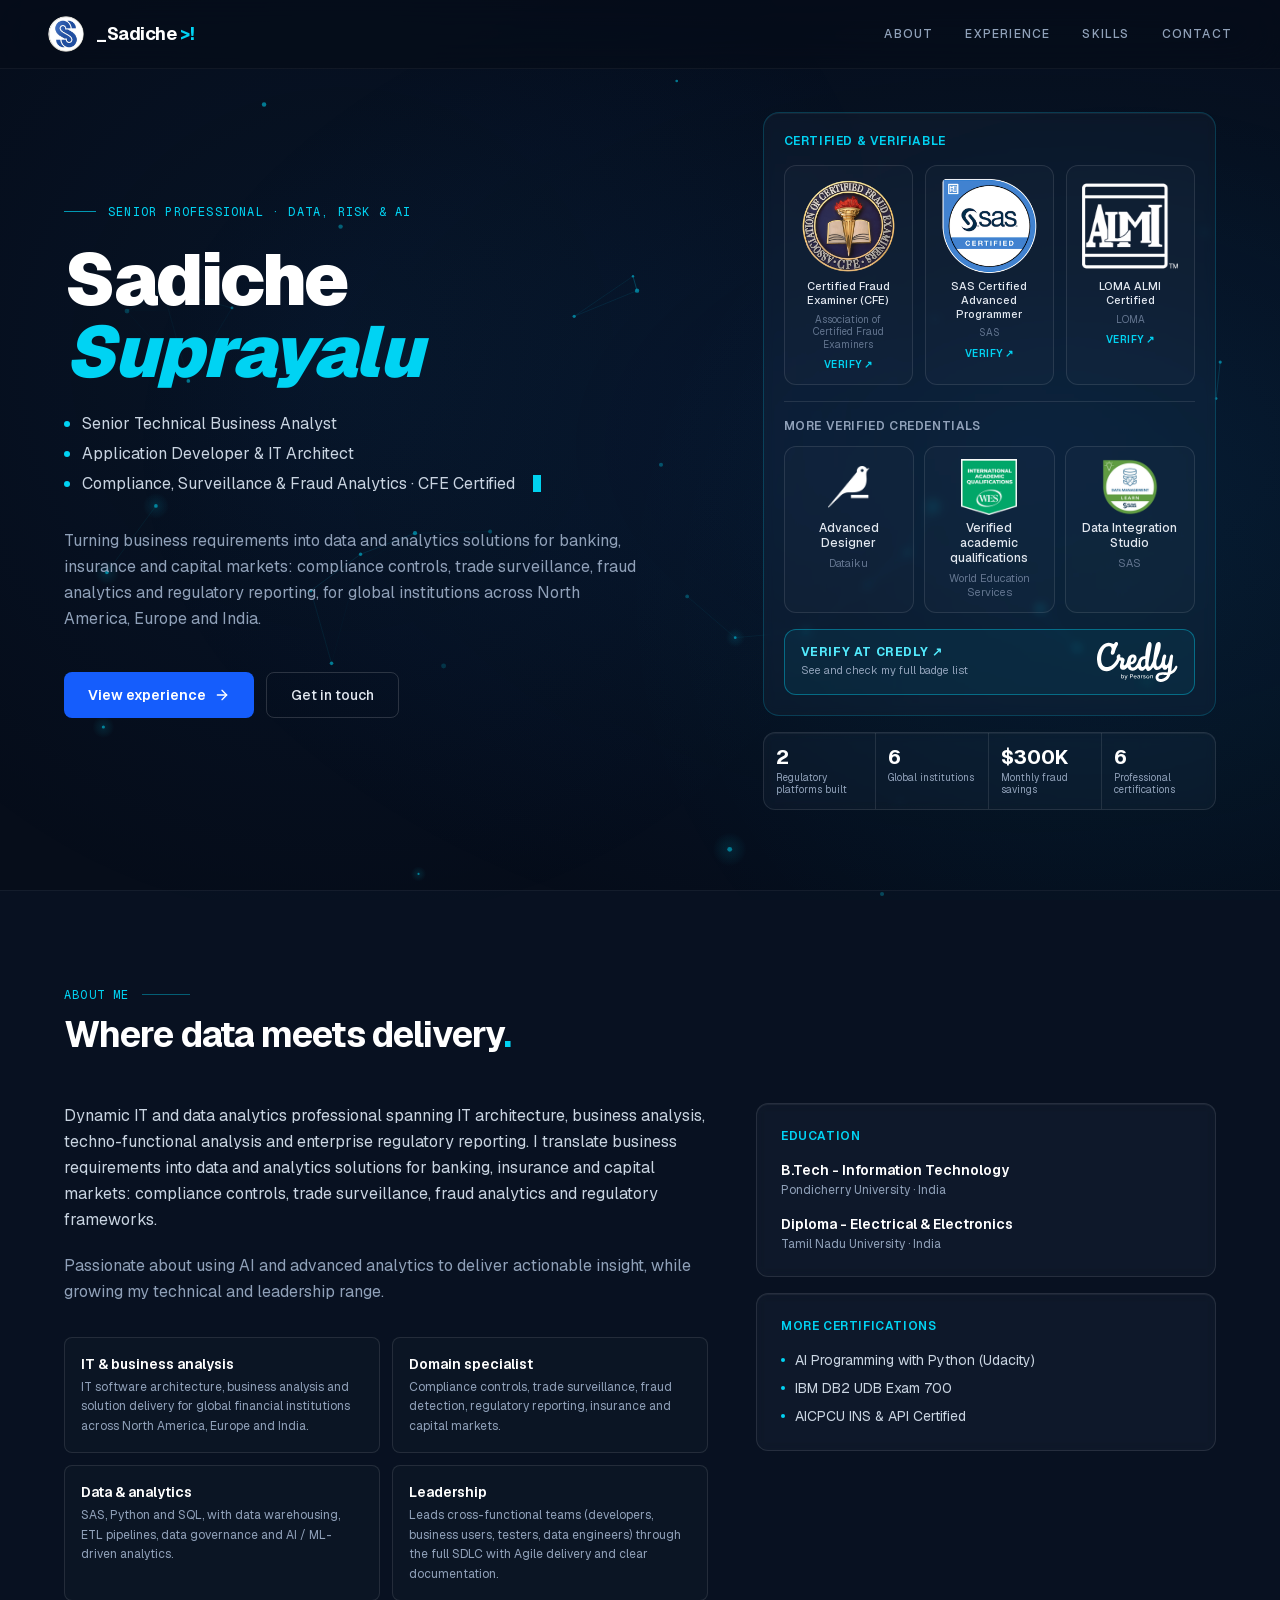
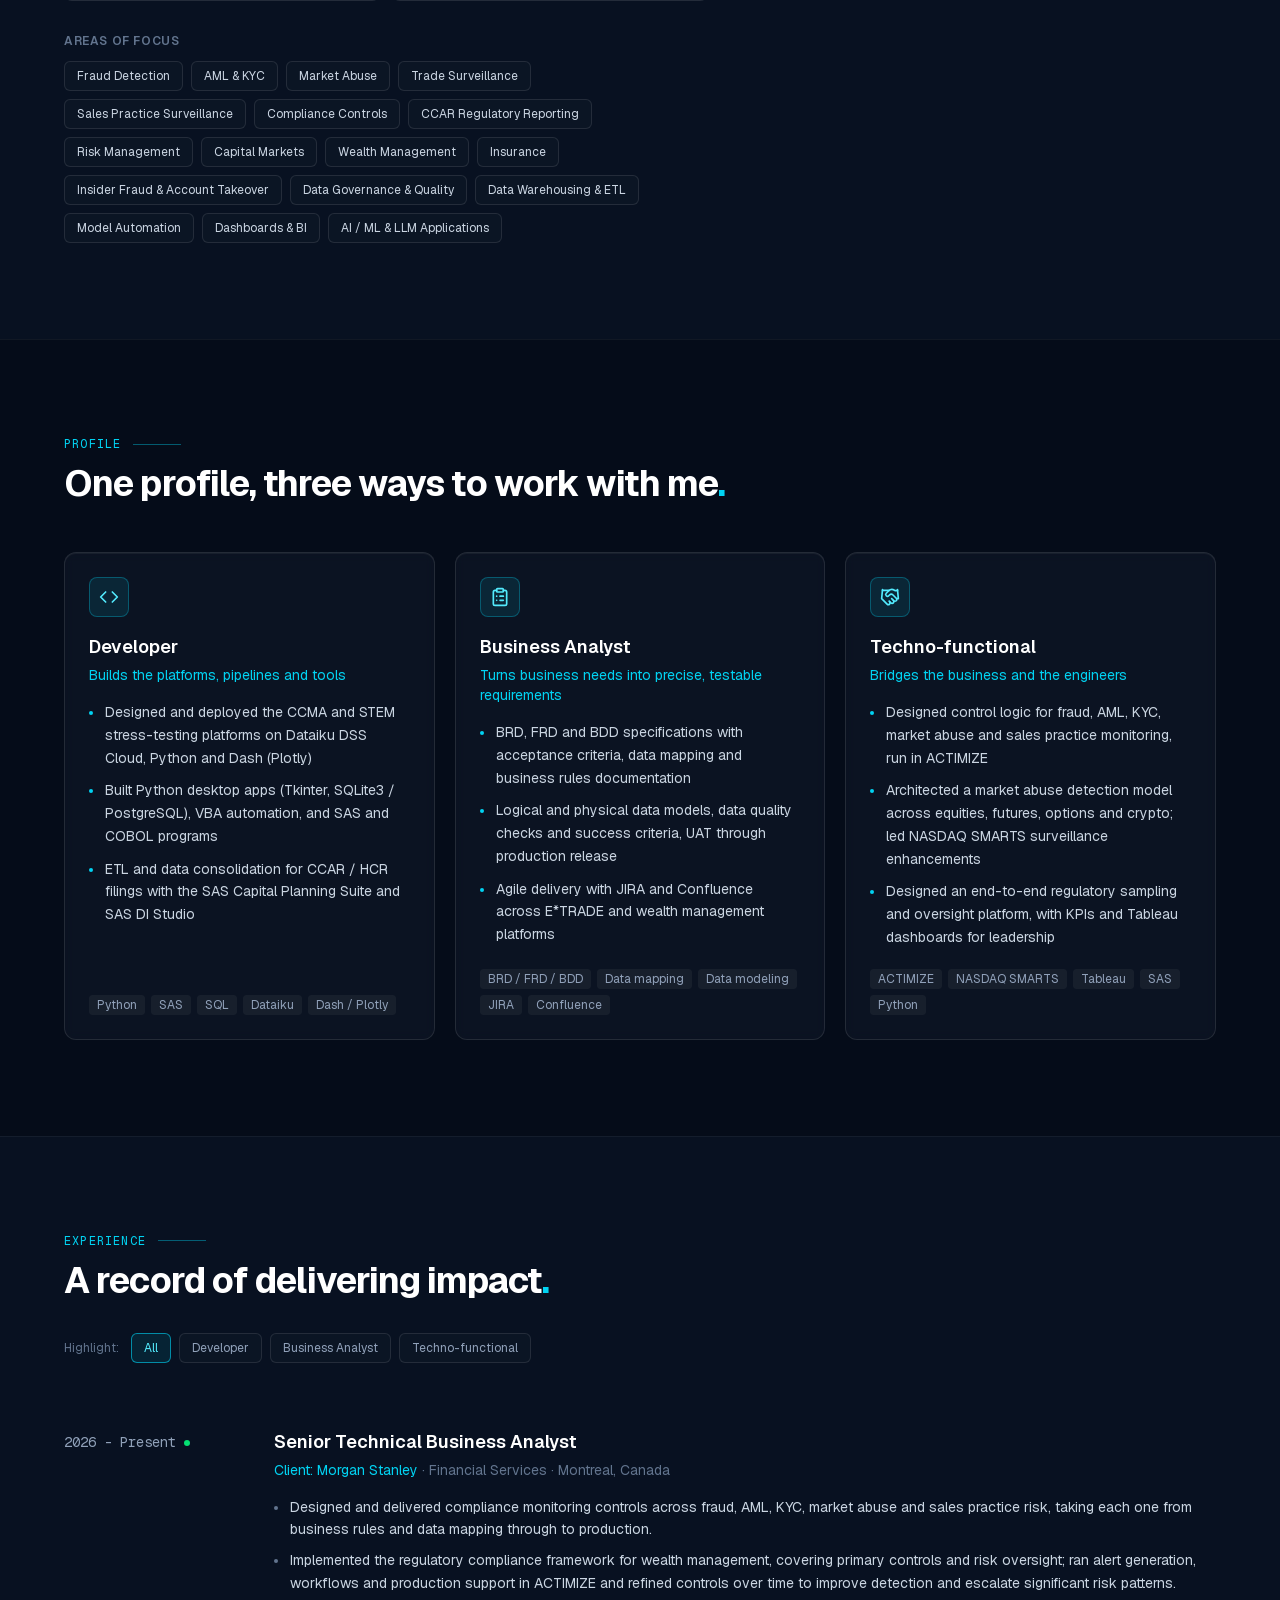
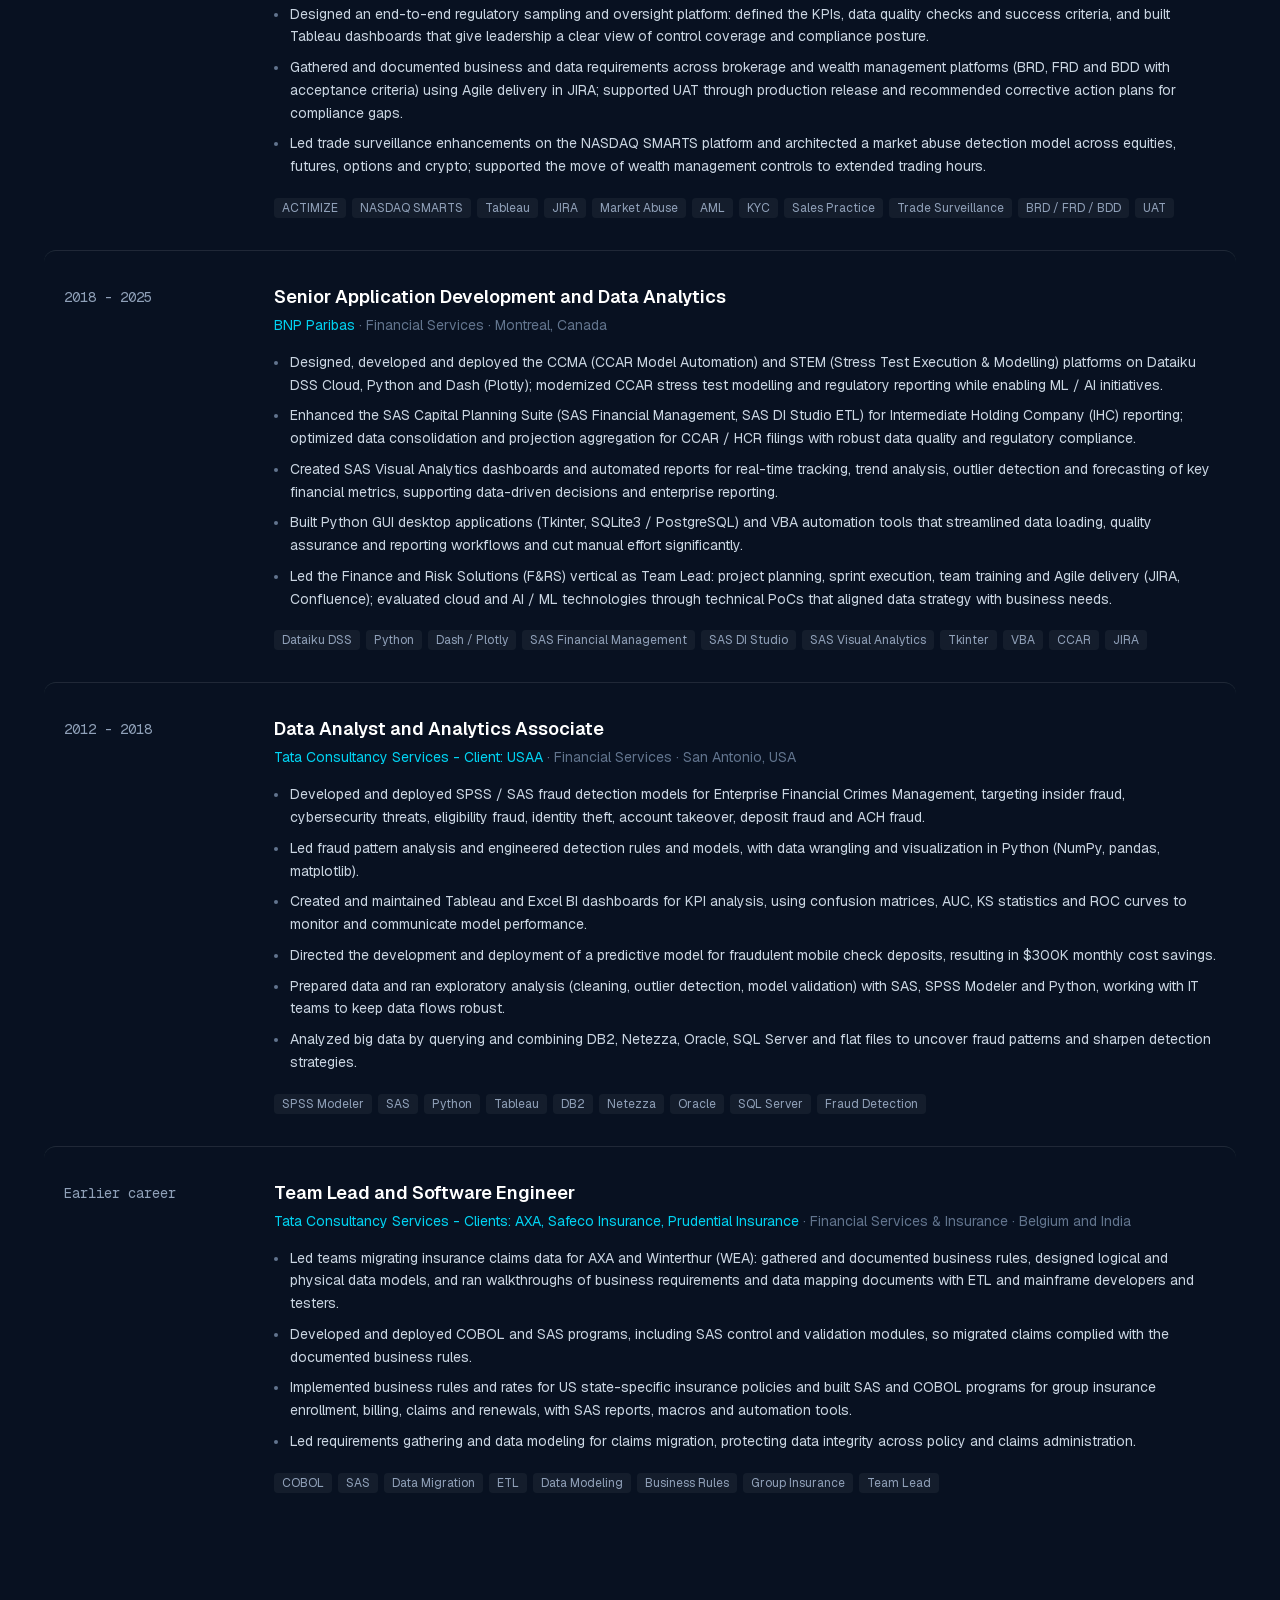
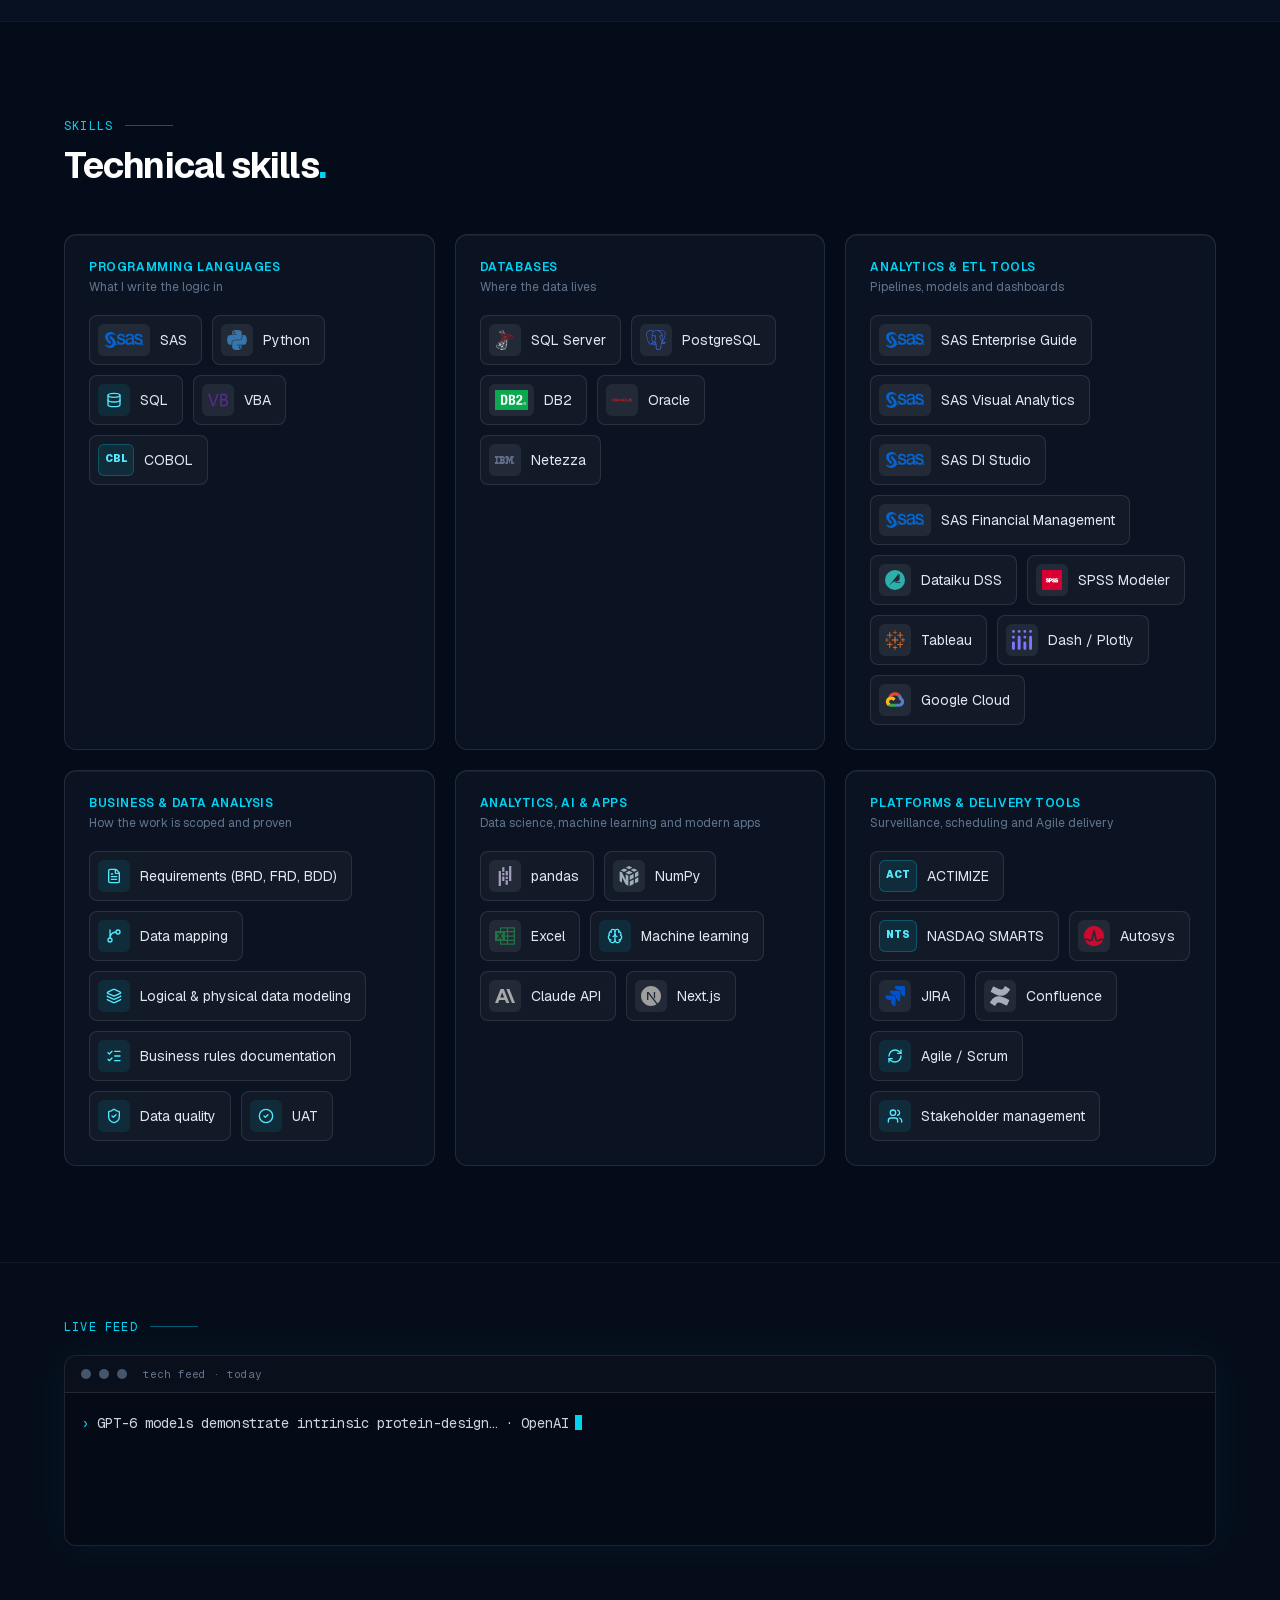
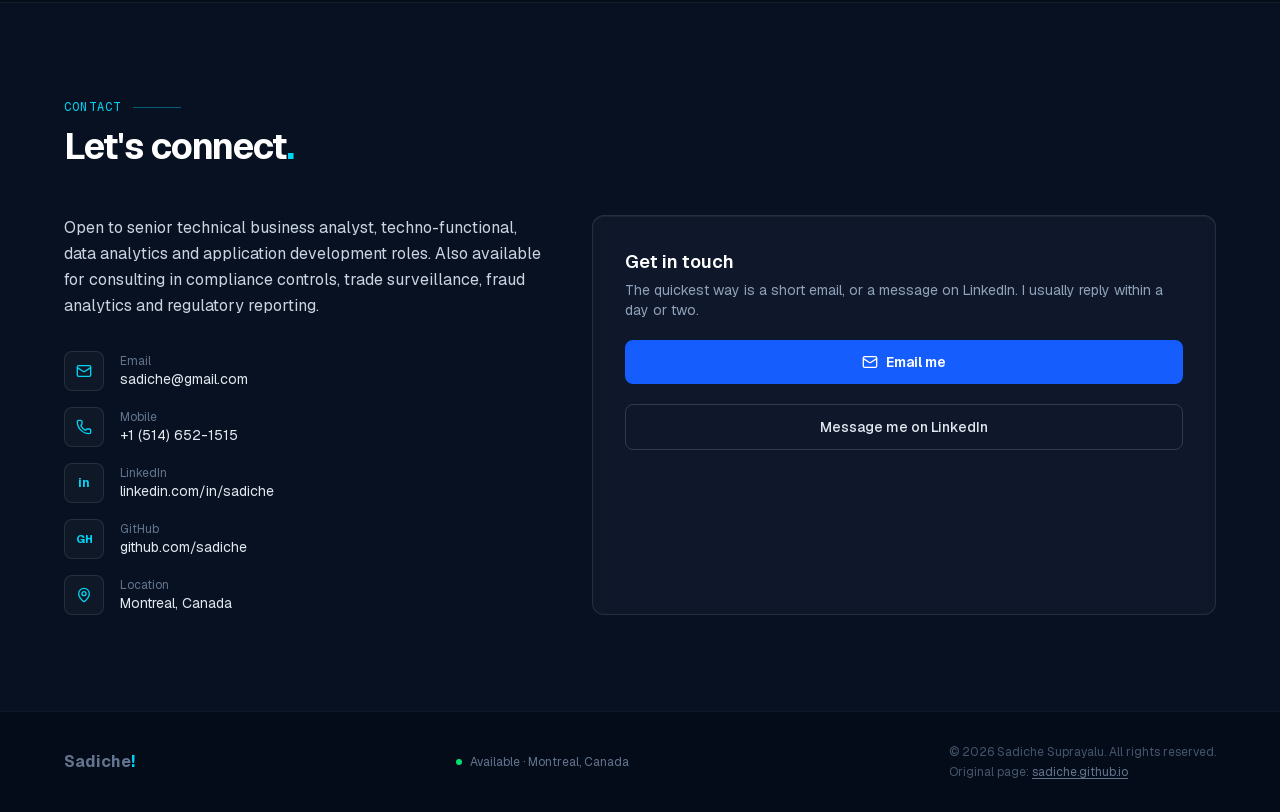
==== commit f2ab06ea: "Update public copy 2026-11-25 02:21" ====
--- a/index.html
+++ b/index.html
@@ -1,4 +1,4 @@
-<!DOCTYPE html><html lang="en" data-surface="flat" class="geist_a71539c9-module__T19VSG__variable geist_mono_8d43a2aa-module__8Li5zG__variable inter_fe8b9d92-module__LINzvG__variable space_grotesk_d7b50fc5-module__qeW00a__variable jetbrains_mono_7d65b77b-module__VxV-Ta__variable ibm_plex_sans_fbfe13bd-module__imwjEq__variable ibm_plex_mono_b1df0642-module__ou0oxa__variable manrope_de7b2fa9-module__1ltb7q__variable h-full antialiased" style="font-size:100%"><head><meta charSet="utf-8"/><meta name="viewport" content="width=device-width, initial-scale=1"/><link rel="preload" href="/brand/logo.png" as="image"/><link rel="preload" href="/certs/cfe.png" as="image"/><link rel="preload" href="/certs/sas-advanced.png" as="image"/><link rel="preload" href="/certs/almi.png" as="image"/><link rel="preload" href="/credly-logo.svg" as="image"/><link rel="stylesheet" href="/_next/static/chunks/200d-069qg795.css" nonce="NjQ2MTYwNzgtOTg0Yi00ODgyLTkyNGUtNWIzNDNhOTM2NGI2" data-precedence="next"/><link rel="stylesheet" href="/_next/static/chunks/3eu6ni7kxeyw9.css" nonce="NjQ2MTYwNzgtOTg0Yi00ODgyLTkyNGUtNWIzNDNhOTM2NGI2" data-precedence="next"/><link rel="stylesheet" href="/_next/static/chunks/1c4mnwk2vu65a.css" nonce="NjQ2MTYwNzgtOTg0Yi00ODgyLTkyNGUtNWIzNDNhOTM2NGI2" data-precedence="next"/><link rel="preload" as="script" fetchPriority="low" nonce="NjQ2MTYwNzgtOTg0Yi00ODgyLTkyNGUtNWIzNDNhOTM2NGI2" href="/_next/static/chunks/310vm2bl3xxpt.js"/><script src="/_next/static/chunks/0ufyxag_pxqbt.js" async="" nonce="NjQ2MTYwNzgtOTg0Yi00ODgyLTkyNGUtNWIzNDNhOTM2NGI2"></script><script src="/_next/static/chunks/3byuobrkyz9bj.js" async="" nonce="NjQ2MTYwNzgtOTg0Yi00ODgyLTkyNGUtNWIzNDNhOTM2NGI2"></script><script src="/_next/static/chunks/1zlqhuipo__7h.js" async="" nonce="NjQ2MTYwNzgtOTg0Yi00ODgyLTkyNGUtNWIzNDNhOTM2NGI2"></script><script src="/_next/static/chunks/turbopack-21zm0yjtflygf.js" async="" nonce="NjQ2MTYwNzgtOTg0Yi00ODgyLTkyNGUtNWIzNDNhOTM2NGI2"></script><script src="/_next/static/chunks/1t4m_9we0-lp4.js" async="" crossorigin="" nonce="NjQ2MTYwNzgtOTg0Yi00ODgyLTkyNGUtNWIzNDNhOTM2NGI2"></script><script src="/_next/static/chunks/05x-luxuv8jsf.js" async="" crossorigin="" nonce="NjQ2MTYwNzgtOTg0Yi00ODgyLTkyNGUtNWIzNDNhOTM2NGI2"></script><script src="/_next/static/chunks/3aj9_sbqz7gwm.js" async="" crossorigin="" nonce="NjQ2MTYwNzgtOTg0Yi00ODgyLTkyNGUtNWIzNDNhOTM2NGI2"></script><meta name="theme-color" content="#060d1a"/><title>Sadiche Suprayalu - Senior Technical Business Analyst</title><meta name="description" content="Senior Technical Business Analyst and developer in Montreal. Compliance controls, trade surveillance, fraud analytics and regulatory reporting. CFE certified."/><link rel="manifest" href="/manifest.webmanifest"/><link rel="canonical" href="https://sadiche.github.io"/><meta property="og:title" content="Sadiche Suprayalu - Senior Technical Business Analyst"/><meta property="og:description" content="Senior Technical Business Analyst and developer in Montreal. Compliance controls, trade surveillance, fraud analytics and regulatory reporting. CFE certified."/><meta property="og:url" content="https://sadiche.github.io"/><meta property="og:site_name" content="Sadiche Suprayalu"/><meta property="og:locale" content="en_CA"/><meta property="og:image" content="https://sadiche.github.io/share-image.png"/><meta property="og:image:width" content="1200"/><meta property="og:image:height" content="630"/><meta property="og:image:alt" content="Sadiche Suprayalu - Senior Technical Business Analyst"/><meta property="og:type" content="website"/><meta name="twitter:card" content="summary_large_image"/><meta name="twitter:title" content="Sadiche Suprayalu - Senior Technical Business Analyst"/><meta name="twitter:description" content="Senior Technical Business Analyst and developer in Montreal. Compliance controls, trade surveillance, fraud analytics and regulatory reporting. CFE certified."/><meta name="twitter:image" content="https://sadiche.github.io/share-image.png"/><link rel="icon" href="/favicon.ico?favicon.2ip7mes2xeu99.ico" sizes="48x48" type="image/x-icon"/><link rel="icon" href="/icon.png?icon.3r2syfvy280hx.png" sizes="512x512" type="image/png"/><link rel="apple-touch-icon" href="/apple-icon.png?apple-icon.0xvjilt-xyai7.png" sizes="180x180" type="image/png"/><meta name="next-size-adjust" content=""/><style>:root {
+<!DOCTYPE html><html lang="en" data-surface="flat" class="geist_a71539c9-module__T19VSG__variable geist_mono_8d43a2aa-module__8Li5zG__variable inter_fe8b9d92-module__LINzvG__variable space_grotesk_d7b50fc5-module__qeW00a__variable jetbrains_mono_7d65b77b-module__VxV-Ta__variable ibm_plex_sans_fbfe13bd-module__imwjEq__variable ibm_plex_mono_b1df0642-module__ou0oxa__variable manrope_de7b2fa9-module__1ltb7q__variable h-full antialiased" style="font-size:100%"><head><meta charSet="utf-8"/><meta name="viewport" content="width=device-width, initial-scale=1"/><link rel="preload" href="/brand/logo.png" as="image"/><link rel="preload" href="/certs/cfe.png" as="image"/><link rel="preload" href="/certs/sas-advanced.png" as="image"/><link rel="preload" href="/certs/almi.png" as="image"/><link rel="preload" href="/credly-logo.svg" as="image"/><link rel="stylesheet" href="/_next/static/chunks/200d-069qg795.css" nonce="MzA3MGM4ZTctZDM5Ni00NjJkLWIzZTgtZGNiNjdhOTU4YTI1" data-precedence="next"/><link rel="stylesheet" href="/_next/static/chunks/3eu6ni7kxeyw9.css" nonce="MzA3MGM4ZTctZDM5Ni00NjJkLWIzZTgtZGNiNjdhOTU4YTI1" data-precedence="next"/><link rel="stylesheet" href="/_next/static/chunks/1c4mnwk2vu65a.css" nonce="MzA3MGM4ZTctZDM5Ni00NjJkLWIzZTgtZGNiNjdhOTU4YTI1" data-precedence="next"/><link rel="preload" as="script" fetchPriority="low" nonce="MzA3MGM4ZTctZDM5Ni00NjJkLWIzZTgtZGNiNjdhOTU4YTI1" href="/_next/static/chunks/310vm2bl3xxpt.js"/><script src="/_next/static/chunks/0ufyxag_pxqbt.js" async="" nonce="MzA3MGM4ZTctZDM5Ni00NjJkLWIzZTgtZGNiNjdhOTU4YTI1"></script><script src="/_next/static/chunks/3byuobrkyz9bj.js" async="" nonce="MzA3MGM4ZTctZDM5Ni00NjJkLWIzZTgtZGNiNjdhOTU4YTI1"></script><script src="/_next/static/chunks/1zlqhuipo__7h.js" async="" nonce="MzA3MGM4ZTctZDM5Ni00NjJkLWIzZTgtZGNiNjdhOTU4YTI1"></script><script src="/_next/static/chunks/turbopack-21zm0yjtflygf.js" async="" nonce="MzA3MGM4ZTctZDM5Ni00NjJkLWIzZTgtZGNiNjdhOTU4YTI1"></script><script src="/_next/static/chunks/1t4m_9we0-lp4.js" async="" crossorigin="" nonce="MzA3MGM4ZTctZDM5Ni00NjJkLWIzZTgtZGNiNjdhOTU4YTI1"></script><script src="/_next/static/chunks/05x-luxuv8jsf.js" async="" crossorigin="" nonce="MzA3MGM4ZTctZDM5Ni00NjJkLWIzZTgtZGNiNjdhOTU4YTI1"></script><script src="/_next/static/chunks/3aj9_sbqz7gwm.js" async="" crossorigin="" nonce="MzA3MGM4ZTctZDM5Ni00NjJkLWIzZTgtZGNiNjdhOTU4YTI1"></script><meta name="theme-color" content="#060d1a"/><title>Sadiche Suprayalu - Senior Technical Business Analyst</title><meta name="description" content="Senior Technical Business Analyst and developer in Montreal. Compliance controls, trade surveillance, fraud analytics and regulatory reporting. CFE certified."/><link rel="manifest" href="/manifest.webmanifest"/><link rel="canonical" href="https://sadiche.github.io"/><meta property="og:title" content="Sadiche Suprayalu - Senior Technical Business Analyst"/><meta property="og:description" content="Senior Technical Business Analyst and developer in Montreal. Compliance controls, trade surveillance, fraud analytics and regulatory reporting. CFE certified."/><meta property="og:url" content="https://sadiche.github.io"/><meta property="og:site_name" content="Sadiche Suprayalu"/><meta property="og:locale" content="en_CA"/><meta property="og:image" content="https://sadiche.github.io/share-image.png"/><meta property="og:image:width" content="1200"/><meta property="og:image:height" content="630"/><meta property="og:image:alt" content="Sadiche Suprayalu - Senior Technical Business Analyst"/><meta property="og:type" content="website"/><meta name="twitter:card" content="summary_large_image"/><meta name="twitter:title" content="Sadiche Suprayalu - Senior Technical Business Analyst"/><meta name="twitter:description" content="Senior Technical Business Analyst and developer in Montreal. Compliance controls, trade surveillance, fraud analytics and regulatory reporting. CFE certified."/><meta name="twitter:image" content="https://sadiche.github.io/share-image.png"/><link rel="icon" href="/favicon.ico?favicon.2ip7mes2xeu99.ico" sizes="48x48" type="image/x-icon"/><link rel="icon" href="/icon.png?icon.3r2syfvy280hx.png" sizes="512x512" type="image/png"/><link rel="apple-touch-icon" href="/apple-icon.png?apple-icon.0xvjilt-xyai7.png" sizes="180x180" type="image/png"/><meta name="next-size-adjust" content=""/><style>:root {
 --bg-primary: #060d1a;
 --bg-secondary: #0a1628;
 --bg-surface: rgba(255,255,255,0.03);
@@ -17,4 +17,4 @@
 --r-lg: 0.5rem;
 --r-xl: 0.75rem;
 --r-2xl: 1rem;
-}</style><script src="/_next/static/chunks/0cz1d0mv5g_q7.js" noModule="" nonce="NjQ2MTYwNzgtOTg0Yi00ODgyLTkyNGUtNWIzNDNhOTM2NGI2"></script></head><body class="min-h-full flex flex-col"><div hidden=""><!--$--><!--/$--></div><main class="landing-classic isolate relative min-h-screen bg-[#060d1a] text-white font-sans"><canvas aria-hidden="true" class="fixed -z-10 inset-0 w-full h-full pointer-events-none"></canvas><script type="application/ld+json">{"@context":"https://schema.org","@type":"Person","name":"Sadiche Suprayalu","jobTitle":"Senior Technical Business Analyst","description":"Senior Technical Business Analyst and developer in Montreal. Compliance controls, trade surveillance, fraud analytics and regulatory reporting. CFE certified.","address":{"@type":"PostalAddress","addressLocality":"Montreal","addressCountry":"CA"},"knowsAbout":["Fraud detection","Anti-money laundering","Trade surveillance","Market abuse surveillance","Compliance controls","Regulatory reporting (CCAR)","Risk management","Data warehousing and ETL","Business analysis","Python and SAS development","AI and machine learning"],"sameAs":["https://linkedin.com/in/sadiche","https://github.com/sadiche","https://www.credly.com/users/sadiche-suprayalu/badges"],"url":"https://sadiche.github.io/","image":"https://sadiche.github.io/brand/logo-512.png"}</script><nav class="fixed top-0 left-0 right-0 z-50 flex items-center justify-between px-6 lg:px-12 py-4 border-b border-white/5 backdrop-blur-xl bg-[#060d1a]/80"><div class="flex items-center gap-3"><span class="inline-flex items-center min-w-0 gap-3"><img src="/brand/logo.png" alt="Sadiche logo" width="36" height="36" class="w-9 h-9 shrink-0 rounded-full"/><span class="font-bold tracking-tight truncate text-lg ">_Sadiche<span class="text-cyan-400"> &gt;<!-- -->!</span></span></span><span data-name-slot="true" aria-hidden="true" class="hidden xl:inline-block ml-6 pl-6 border-l border-white/10 text-base font-black tracking-tight whitespace-nowrap opacity-0">Sadiche <span class="text-cyan-400 italic">Suprayalu</span></span></div><div class="hidden md:flex items-center gap-8"><a href="#about" class="text-xs font-medium text-slate-400 hover:text-white transition-colors uppercase tracking-widest">About</a><a href="#experience" class="text-xs font-medium text-slate-400 hover:text-white transition-colors uppercase tracking-widest">Experience</a><a href="#skills" class="text-xs font-medium text-slate-400 hover:text-white transition-colors uppercase tracking-widest">Skills</a><a href="#contact" class="text-xs font-medium text-slate-400 hover:text-white transition-colors uppercase tracking-widest">Contact</a></div></nav><div aria-hidden="true" style="visibility:hidden;will-change:transform, opacity;transform-origin:0 0" class="fixed left-0 top-0 z-[60] pointer-events-none whitespace-nowrap"><span class="block text-7xl font-black leading-none tracking-tight text-white">Sadiche<br/><span class="text-cyan-400 italic">Suprayalu</span></span></div><section class="min-h-[90vh] flex items-center px-6 lg:px-12 pt-28 pb-20 relative overflow-hidden"><div class="absolute inset-0 bg-[radial-gradient(ellipse_70%_60%_at_80%_50%,rgba(21,101,192,0.12),transparent)]"></div><div class="relative z-10 max-w-6xl mx-auto w-full grid grid-cols-1 lg:grid-cols-[1.4fr_1fr] gap-16 items-center"><div><div class="flex items-center gap-3 mb-6"><div class="w-8 h-px bg-cyan-400/70"></div><span class="font-mono text-xs text-cyan-400 tracking-widest uppercase">Senior Professional · Data, Risk &amp; AI</span></div><h1 data-name-hero="true" class="text-7xl font-black leading-none tracking-tight mb-4">Sadiche<br/><span class="text-cyan-400 italic">Suprayalu</span></h1><ul class="flex flex-col gap-1.5 mb-8 mt-6"><li class="flex items-center gap-3 text-slate-300 text-base"><span class="w-1.5 h-1.5 rounded-full bg-cyan-400 flex-shrink-0"></span>Senior Technical Business Analyst</li><li class="flex items-center gap-3 text-slate-300 text-base"><span class="w-1.5 h-1.5 rounded-full bg-cyan-400 flex-shrink-0"></span>Application Developer &amp; IT Architect</li><li class="flex items-center gap-3 text-slate-300 text-base"><span class="w-1.5 h-1.5 rounded-full bg-cyan-400 flex-shrink-0"></span>Compliance, Surveillance &amp; Fraud Analytics · CFE Certified<span class="fx-cursor" aria-hidden="true"></span></li></ul><p class="text-slate-400 text-base leading-relaxed max-w-xl mb-10">Turning business requirements into data and analytics solutions for banking, insurance and capital markets: compliance controls, trade surveillance, fraud analytics and regulatory reporting, for global institutions across North America, Europe and India.</p><div class="flex gap-3 flex-wrap"><a href="#experience" class="inline-flex items-center gap-2 px-6 py-3 rounded-lg bg-blue-600 hover:bg-blue-500 text-white text-sm font-semibold transition-colors">View experience <svg xmlns="http://www.w3.org/2000/svg" width="16" height="16" viewBox="0 0 24 24" fill="none" stroke="currentColor" stroke-width="2" stroke-linecap="round" stroke-linejoin="round" class="lucide lucide-arrow-right" aria-hidden="true"><path d="M5 12h14"></path><path d="m12 5 7 7-7 7"></path></svg></a><a href="#contact" class="inline-flex items-center gap-2 px-6 py-3 rounded-lg border border-white/15 text-slate-200 text-sm font-medium hover:border-white/30 hover:text-white transition-colors">Get in touch</a></div></div><div class="flex flex-col gap-4"><div class="rounded-2xl border border-cyan-400/20 bg-white/[0.02] p-5 fx-trace fx-glass"><div class="flex items-center justify-between gap-3 mb-4"><span class="text-xs font-semibold text-cyan-400 uppercase tracking-wider">Certified &amp; verifiable</span></div><div class="grid gap-3 grid-cols-3"><a href="https://www.credly.com/badges/b32b9617-be67-4664-867b-9b96c53bd16d" target="_blank" rel="noopener noreferrer" title="Verify Certified Fraud Examiner (CFE) with the issuer" class="flex flex-col items-center gap-1.5 rounded-xl border border-white/10 bg-white/[0.02] p-3 fx-trace hover:border-cyan-400/50 hover:bg-white/[0.05] transition-colors"><img src="/certs/cfe.png" alt="Certified Fraud Examiner (CFE)" width="96" height="96" class="w-20 h-20 sm:w-24 sm:h-24 object-cover rounded-lg"/><span class="text-[11px] leading-tight text-slate-200 text-center font-medium">Certified Fraud Examiner (CFE)</span><span class="text-[10px] leading-tight text-slate-500 text-center">Association of Certified Fraud Examiners</span><span class="text-[10px] font-semibold text-cyan-400 uppercase tracking-wider">Verify ↗</span></a><a href="https://www.credly.com/badges/848e6ad4-ab6b-4104-b529-9835cd498cbd" target="_blank" rel="noopener noreferrer" title="Verify SAS Certified Advanced Programmer with the issuer" class="flex flex-col items-center gap-1.5 rounded-xl border border-white/10 bg-white/[0.02] p-3 fx-trace hover:border-cyan-400/50 hover:bg-white/[0.05] transition-colors"><img src="/certs/sas-advanced.png" alt="SAS Certified Advanced Programmer" width="96" height="96" class="w-20 h-20 sm:w-24 sm:h-24 object-cover rounded-lg"/><span class="text-[11px] leading-tight text-slate-200 text-center font-medium">SAS Certified Advanced Programmer</span><span class="text-[10px] leading-tight text-slate-500 text-center">SAS</span><span class="text-[10px] font-semibold text-cyan-400 uppercase tracking-wider">Verify ↗</span></a><a href="https://verify.loma.org/badge/329EE0B9CFC04869B4818CDD501AE6D4" target="_blank" rel="noopener noreferrer" title="Verify LOMA ALMI Certified with the issuer" class="flex flex-col items-center gap-1.5 rounded-xl border border-white/10 bg-white/[0.02] p-3 fx-trace hover:border-cyan-400/50 hover:bg-white/[0.05] transition-colors"><img src="/certs/almi.png" alt="LOMA ALMI Certified" width="96" height="96" class="w-20 h-20 sm:w-24 sm:h-24 object-cover rounded-lg"/><span class="text-[11px] leading-tight text-slate-200 text-center font-medium">LOMA ALMI Certified</span><span class="text-[10px] leading-tight text-slate-500 text-center">LOMA</span><span class="text-[10px] font-semibold text-cyan-400 uppercase tracking-wider">Verify ↗</span></a></div><div class="mt-4 pt-4 border-t border-white/10"><div class="text-xs font-semibold text-slate-400 uppercase tracking-wider mb-3">More verified credentials</div><div class="grid grid-cols-3 gap-2.5"><a href="https://verify.skilljar.com/c/269dmzztx7g7" target="_blank" rel="noopener noreferrer" title="Dataiku Advanced Designer Certificate · Dataiku (verify)" aria-label="Dataiku Advanced Designer Certificate, Dataiku, verify with the issuer" class="flex flex-col items-center gap-1.5 rounded-xl border border-white/10 bg-white/[0.02] p-3 fx-trace hover:border-cyan-400/50 hover:bg-white/[0.05] transition-colors"><img src="/certs/dataiku.png" alt="Dataiku Advanced Designer Certificate" width="56" height="56" loading="lazy" class="w-14 h-14 object-contain"/><span class="text-xs leading-tight text-slate-200 text-center font-medium">Advanced Designer</span><span class="text-[11px] leading-tight text-slate-500 text-center">Dataiku</span></a><a href="https://www.credly.com/badges/a4a3486a-5219-4f41-97b2-f5b1d8ecb7a4" target="_blank" rel="noopener noreferrer" title="Verified International Academic Qualifications · World Education Services (verify)" aria-label="Verified International Academic Qualifications, World Education Services, verify with the issuer" class="flex flex-col items-center gap-1.5 rounded-xl border border-white/10 bg-white/[0.02] p-3 fx-trace hover:border-cyan-400/50 hover:bg-white/[0.05] transition-colors"><img src="/certs/wes.png" alt="Verified International Academic Qualifications" width="56" height="56" loading="lazy" class="w-14 h-14 object-contain"/><span class="text-xs leading-tight text-slate-200 text-center font-medium">Verified academic qualifications</span><span class="text-[11px] leading-tight text-slate-500 text-center">World Education Services</span></a><a href="https://www.credly.com/badges/36ac0eb2-5b8c-4744-b4ea-404d10615a77" target="_blank" rel="noopener noreferrer" title="SAS Data Integration Studio: Fast Track · SAS (verify)" aria-label="SAS Data Integration Studio: Fast Track, SAS, verify with the issuer" class="flex flex-col items-center gap-1.5 rounded-xl border border-white/10 bg-white/[0.02] p-3 fx-trace hover:border-cyan-400/50 hover:bg-white/[0.05] transition-colors"><img src="/certs/sas-dis.png" alt="SAS Data Integration Studio: Fast Track" width="56" height="56" loading="lazy" class="w-14 h-14 object-contain"/><span class="text-xs leading-tight text-slate-200 text-center font-medium">Data Integration Studio</span><span class="text-[11px] leading-tight text-slate-500 text-center">SAS</span></a></div></div><a href="https://www.credly.com/users/sadiche-suprayalu/badges" target="_blank" rel="noopener noreferrer" aria-label="Verify my credentials at Credly (opens in a new tab)" class="fx-trace mt-4 flex items-center justify-between gap-4 rounded-xl border border-cyan-400/40 bg-cyan-400/[0.06] px-4 py-3 hover:border-cyan-400/70 hover:bg-cyan-400/[0.1] transition-colors"><span><span class="block text-xs font-bold text-cyan-300 uppercase tracking-wider">Verify at Credly ↗</span><span class="block text-[11px] text-slate-400 mt-0.5">See and check my full badge list</span></span><img src="/credly-logo.svg" alt="Credly" width="97" height="48" class="h-10 w-auto shrink-0"/></a></div><div class="grid grid-cols-4 rounded-xl border border-white/10 bg-white/[0.02] overflow-hidden fx-trace fx-glass"><div class="px-3 py-3 border-r border-white/10"><div class="text-xl font-bold text-white leading-tight">2</div><div class="text-[10px] leading-tight text-slate-400 mt-0.5">Regulatory platforms built</div></div><div class="px-3 py-3 border-r border-white/10"><div class="text-xl font-bold text-white leading-tight">6</div><div class="text-[10px] leading-tight text-slate-400 mt-0.5">Global institutions</div></div><div class="px-3 py-3 border-r border-white/10"><div class="text-xl font-bold text-white leading-tight">$300K</div><div class="text-[10px] leading-tight text-slate-400 mt-0.5">Monthly fraud savings</div></div><div class="px-3 py-3 "><div class="text-xl font-bold text-white leading-tight">6</div><div class="text-[10px] leading-tight text-slate-400 mt-0.5">Professional certifications</div></div></div></div></div></section><section id="about" class="scroll-mt-20 py-24 px-6 lg:px-12 bg-[#0a1628]/50 border-t border-white/5"><div class="max-w-6xl mx-auto"><div class="mb-12"><div class="flex items-center gap-3 mb-3"><span class="font-mono text-xs text-cyan-400 tracking-widest uppercase">About me</span><div class="h-px w-12 bg-cyan-400/40"></div></div><h2 class="text-3xl md:text-4xl font-bold tracking-tight text-white">Where data meets delivery<span class="text-cyan-400">.</span></h2></div><div class="grid grid-cols-1 lg:grid-cols-[1.4fr_1fr] gap-12"><div><p class="text-slate-300 text-base leading-relaxed mb-5">Dynamic IT and data analytics professional spanning IT architecture, business analysis, techno-functional analysis and enterprise regulatory reporting. I translate business requirements into data and analytics solutions for banking, insurance and capital markets: compliance controls, trade surveillance, fraud analytics and regulatory frameworks.</p><p class="text-slate-400 text-base leading-relaxed mb-8">Passionate about using AI and advanced analytics to deliver actionable insight, while growing my technical and leadership range.</p><div class="grid grid-cols-1 sm:grid-cols-2 gap-3 mb-8"><div class="fx-trace rounded-lg border border-white/10 bg-white/[0.02] p-4"><div class="text-sm font-semibold text-white mb-1">IT &amp; business analysis</div><p class="text-xs text-slate-400 leading-relaxed">IT software architecture, business analysis and solution delivery for global financial institutions across North America, Europe and India.</p></div><div class="fx-trace rounded-lg border border-white/10 bg-white/[0.02] p-4"><div class="text-sm font-semibold text-white mb-1">Domain specialist</div><p class="text-xs text-slate-400 leading-relaxed">Compliance controls, trade surveillance, fraud detection, regulatory reporting, insurance and capital markets.</p></div><div class="fx-trace rounded-lg border border-white/10 bg-white/[0.02] p-4"><div class="text-sm font-semibold text-white mb-1">Data &amp; analytics</div><p class="text-xs text-slate-400 leading-relaxed">SAS, Python and SQL, with data warehousing, ETL pipelines, data governance and AI / ML-driven analytics.</p></div><div class="fx-trace rounded-lg border border-white/10 bg-white/[0.02] p-4"><div class="text-sm font-semibold text-white mb-1">Leadership</div><p class="text-xs text-slate-400 leading-relaxed">Leads cross-functional teams (developers, business users, testers, data engineers) through the full SDLC with Agile delivery and clear documentation.</p></div></div><div class="text-xs font-semibold text-slate-500 uppercase tracking-wider mb-3">Areas of focus</div><div class="flex flex-wrap gap-2"><span class="px-3 py-1.5 rounded-md border border-white/10 bg-white/[0.02] text-slate-300 text-xs fx-trace">Fraud Detection</span><span class="px-3 py-1.5 rounded-md border border-white/10 bg-white/[0.02] text-slate-300 text-xs fx-trace">AML &amp; KYC</span><span class="px-3 py-1.5 rounded-md border border-white/10 bg-white/[0.02] text-slate-300 text-xs fx-trace">Market Abuse</span><span class="px-3 py-1.5 rounded-md border border-white/10 bg-white/[0.02] text-slate-300 text-xs fx-trace">Trade Surveillance</span><span class="px-3 py-1.5 rounded-md border border-white/10 bg-white/[0.02] text-slate-300 text-xs fx-trace">Sales Practice Surveillance</span><span class="px-3 py-1.5 rounded-md border border-white/10 bg-white/[0.02] text-slate-300 text-xs fx-trace">Compliance Controls</span><span class="px-3 py-1.5 rounded-md border border-white/10 bg-white/[0.02] text-slate-300 text-xs fx-trace">CCAR Regulatory Reporting</span><span class="px-3 py-1.5 rounded-md border border-white/10 bg-white/[0.02] text-slate-300 text-xs fx-trace">Risk Management</span><span class="px-3 py-1.5 rounded-md border border-white/10 bg-white/[0.02] text-slate-300 text-xs fx-trace">Capital Markets</span><span class="px-3 py-1.5 rounded-md border border-white/10 bg-white/[0.02] text-slate-300 text-xs fx-trace">Wealth Management</span><span class="px-3 py-1.5 rounded-md border border-white/10 bg-white/[0.02] text-slate-300 text-xs fx-trace">Insurance</span><span class="px-3 py-1.5 rounded-md border border-white/10 bg-white/[0.02] text-slate-300 text-xs fx-trace">Insider Fraud &amp; Account Takeover</span><span class="px-3 py-1.5 rounded-md border border-white/10 bg-white/[0.02] text-slate-300 text-xs fx-trace">Data Governance &amp; Quality</span><span class="px-3 py-1.5 rounded-md border border-white/10 bg-white/[0.02] text-slate-300 text-xs fx-trace">Data Warehousing &amp; ETL</span><span class="px-3 py-1.5 rounded-md border border-white/10 bg-white/[0.02] text-slate-300 text-xs fx-trace">Model Automation</span><span class="px-3 py-1.5 rounded-md border border-white/10 bg-white/[0.02] text-slate-300 text-xs fx-trace">Dashboards &amp; BI</span><span class="px-3 py-1.5 rounded-md border border-white/10 bg-white/[0.02] text-slate-300 text-xs fx-trace">AI / ML &amp; LLM Applications</span></div></div><div class="flex flex-col gap-4"><div class="rounded-xl border border-white/10 bg-white/[0.02] p-6 fx-trace fx-glass"><div class="text-xs font-semibold text-cyan-400 uppercase tracking-wider mb-4">Education</div><div class="flex flex-col gap-4"><div><div class="font-semibold text-sm text-white">B.Tech - Information Technology</div><div class="text-xs text-slate-400 mt-0.5">Pondicherry University · India</div></div><div><div class="font-semibold text-sm text-white">Diploma - Electrical &amp; Electronics</div><div class="text-xs text-slate-400 mt-0.5">Tamil Nadu University · India</div></div></div></div><div class="rounded-xl border border-white/10 bg-white/[0.02] p-6 fx-trace fx-glass"><div class="text-xs font-semibold text-cyan-400 uppercase tracking-wider mb-4">More certifications</div><ul class="flex flex-col gap-2"><li class="flex items-start gap-2.5 text-sm text-slate-300"><span class="w-1 h-1 rounded-full bg-cyan-400 mt-2 flex-shrink-0"></span>AI Programming with Python (Udacity)</li><li class="flex items-start gap-2.5 text-sm text-slate-300"><span class="w-1 h-1 rounded-full bg-cyan-400 mt-2 flex-shrink-0"></span>IBM DB2 UDB Exam 700</li><li class="flex items-start gap-2.5 text-sm text-slate-300"><span class="w-1 h-1 rounded-full bg-cyan-400 mt-2 flex-shrink-0"></span>AICPCU INS &amp; API Certified</li></ul></div></div></div></div></section><section id="profile" class="scroll-mt-20 py-24 px-6 lg:px-12 bg-[#060d1a]/30 border-t border-white/5"><div class="max-w-6xl mx-auto"><div class="mb-12"><div class="flex items-center gap-3 mb-3"><span class="font-mono text-xs text-cyan-400 tracking-widest uppercase">Profile</span><div class="h-px w-12 bg-cyan-400/40"></div></div><h2 class="text-3xl md:text-4xl font-bold tracking-tight text-white">One profile, three ways to work with me<span class="text-cyan-400">.</span></h2></div><div class="grid grid-cols-1 md:grid-cols-3 gap-5"><div class="flex flex-col rounded-xl border border-white/10 bg-white/[0.02] p-6 fx-trace fx-glass"><span class="w-10 h-10 rounded-lg border border-cyan-400/30 bg-cyan-400/10 text-cyan-300 flex items-center justify-center mb-4"><svg xmlns="http://www.w3.org/2000/svg" width="20" height="20" viewBox="0 0 24 24" fill="none" stroke="currentColor" stroke-width="2" stroke-linecap="round" stroke-linejoin="round" class="lucide lucide-code" aria-hidden="true"><path d="m16 18 6-6-6-6"></path><path d="m8 6-6 6 6 6"></path></svg></span><h3 class="text-lg font-semibold text-white">Developer</h3><p class="text-sm text-cyan-400 mt-1 mb-4">Builds the platforms, pipelines and tools</p><ul class="flex flex-col gap-2.5 mb-5 flex-1"><li class="flex gap-3 text-sm text-slate-300 leading-relaxed"><span class="w-1 h-1 rounded-full bg-cyan-400 mt-2.5 flex-shrink-0"></span>Designed and deployed the CCMA and STEM stress-testing platforms on Dataiku DSS Cloud, Python and Dash (Plotly)</li><li class="flex gap-3 text-sm text-slate-300 leading-relaxed"><span class="w-1 h-1 rounded-full bg-cyan-400 mt-2.5 flex-shrink-0"></span>Built Python desktop apps (Tkinter, SQLite3 / PostgreSQL), VBA automation, and SAS and COBOL programs</li><li class="flex gap-3 text-sm text-slate-300 leading-relaxed"><span class="w-1 h-1 rounded-full bg-cyan-400 mt-2.5 flex-shrink-0"></span>ETL and data consolidation for CCAR / HCR filings with the SAS Capital Planning Suite and SAS DI Studio</li></ul><div class="flex flex-wrap gap-1.5"><span class="px-2 py-0.5 rounded bg-white/5 text-xs text-slate-400">Python</span><span class="px-2 py-0.5 rounded bg-white/5 text-xs text-slate-400">SAS</span><span class="px-2 py-0.5 rounded bg-white/5 text-xs text-slate-400">SQL</span><span class="px-2 py-0.5 rounded bg-white/5 text-xs text-slate-400">Dataiku</span><span class="px-2 py-0.5 rounded bg-white/5 text-xs text-slate-400">Dash / Plotly</span></div></div><div class="flex flex-col rounded-xl border border-white/10 bg-white/[0.02] p-6 fx-trace fx-glass"><span class="w-10 h-10 rounded-lg border border-cyan-400/30 bg-cyan-400/10 text-cyan-300 flex items-center justify-center mb-4"><svg xmlns="http://www.w3.org/2000/svg" width="20" height="20" viewBox="0 0 24 24" fill="none" stroke="currentColor" stroke-width="2" stroke-linecap="round" stroke-linejoin="round" class="lucide lucide-clipboard-list" aria-hidden="true"><rect width="8" height="4" x="8" y="2" rx="1" ry="1"></rect><path d="M16 4h2a2 2 0 0 1 2 2v14a2 2 0 0 1-2 2H6a2 2 0 0 1-2-2V6a2 2 0 0 1 2-2h2"></path><path d="M12 11h4"></path><path d="M12 16h4"></path><path d="M8 11h.01"></path><path d="M8 16h.01"></path></svg></span><h3 class="text-lg font-semibold text-white">Business Analyst</h3><p class="text-sm text-cyan-400 mt-1 mb-4">Turns business needs into precise, testable requirements</p><ul class="flex flex-col gap-2.5 mb-5 flex-1"><li class="flex gap-3 text-sm text-slate-300 leading-relaxed"><span class="w-1 h-1 rounded-full bg-cyan-400 mt-2.5 flex-shrink-0"></span>BRD, FRD and BDD specifications with acceptance criteria, data mapping and business rules documentation</li><li class="flex gap-3 text-sm text-slate-300 leading-relaxed"><span class="w-1 h-1 rounded-full bg-cyan-400 mt-2.5 flex-shrink-0"></span>Logical and physical data models, data quality checks and success criteria, UAT through production release</li><li class="flex gap-3 text-sm text-slate-300 leading-relaxed"><span class="w-1 h-1 rounded-full bg-cyan-400 mt-2.5 flex-shrink-0"></span>Agile delivery with JIRA and Confluence across E*TRADE and wealth management platforms</li></ul><div class="flex flex-wrap gap-1.5"><span class="px-2 py-0.5 rounded bg-white/5 text-xs text-slate-400">BRD / FRD / BDD</span><span class="px-2 py-0.5 rounded bg-white/5 text-xs text-slate-400">Data mapping</span><span class="px-2 py-0.5 rounded bg-white/5 text-xs text-slate-400">Data modeling</span><span class="px-2 py-0.5 rounded bg-white/5 text-xs text-slate-400">JIRA</span><span class="px-2 py-0.5 rounded bg-white/5 text-xs text-slate-400">Confluence</span></div></div><div class="flex flex-col rounded-xl border border-white/10 bg-white/[0.02] p-6 fx-trace fx-glass"><span class="w-10 h-10 rounded-lg border border-cyan-400/30 bg-cyan-400/10 text-cyan-300 flex items-center justify-center mb-4"><svg xmlns="http://www.w3.org/2000/svg" width="20" height="20" viewBox="0 0 24 24" fill="none" stroke="currentColor" stroke-width="2" stroke-linecap="round" stroke-linejoin="round" class="lucide lucide-handshake" aria-hidden="true"><path d="m11 17 2 2a1 1 0 1 0 3-3"></path><path d="m14 14 2.5 2.5a1 1 0 1 0 3-3l-3.88-3.88a3 3 0 0 0-4.24 0l-.88.88a1 1 0 1 1-3-3l2.81-2.81a5.79 5.79 0 0 1 7.06-.87l.47.28a2 2 0 0 0 1.42.25L21 4"></path><path d="m21 3 1 11h-2"></path><path d="M3 3 2 14l6.5 6.5a1 1 0 1 0 3-3"></path><path d="M3 4h8"></path></svg></span><h3 class="text-lg font-semibold text-white">Techno-functional</h3><p class="text-sm text-cyan-400 mt-1 mb-4">Bridges the business and the engineers</p><ul class="flex flex-col gap-2.5 mb-5 flex-1"><li class="flex gap-3 text-sm text-slate-300 leading-relaxed"><span class="w-1 h-1 rounded-full bg-cyan-400 mt-2.5 flex-shrink-0"></span>Designed control logic for fraud, AML, KYC, market abuse and sales practice monitoring, run in ACTIMIZE</li><li class="flex gap-3 text-sm text-slate-300 leading-relaxed"><span class="w-1 h-1 rounded-full bg-cyan-400 mt-2.5 flex-shrink-0"></span>Architected a market abuse detection model across equities, futures, options and crypto; led NASDAQ SMARTS surveillance enhancements</li><li class="flex gap-3 text-sm text-slate-300 leading-relaxed"><span class="w-1 h-1 rounded-full bg-cyan-400 mt-2.5 flex-shrink-0"></span>Designed an end-to-end regulatory sampling and oversight platform, with KPIs and Tableau dashboards for leadership</li></ul><div class="flex flex-wrap gap-1.5"><span class="px-2 py-0.5 rounded bg-white/5 text-xs text-slate-400">ACTIMIZE</span><span class="px-2 py-0.5 rounded bg-white/5 text-xs text-slate-400">NASDAQ SMARTS</span><span class="px-2 py-0.5 rounded bg-white/5 text-xs text-slate-400">Tableau</span><span class="px-2 py-0.5 rounded bg-white/5 text-xs text-slate-400">SAS</span><span class="px-2 py-0.5 rounded bg-white/5 text-xs text-slate-400">Python</span></div></div></div></div></section><section id="experience" class="scroll-mt-20 py-24 px-6 lg:px-12 bg-[#0a1628]/50 border-t border-white/5"><div class="max-w-6xl mx-auto"><div class="mb-12"><div class="flex items-center gap-3 mb-3"><span class="font-mono text-xs text-cyan-400 tracking-widest uppercase">Experience</span><div class="h-px w-12 bg-cyan-400/40"></div></div><h2 class="text-3xl md:text-4xl font-bold tracking-tight text-white">A record of delivering impact<span class="text-cyan-400">.</span></h2></div><div><div role="group" aria-label="Highlight experience by role" class="flex flex-wrap items-center gap-2 mb-8 -mt-4"><span class="text-xs text-slate-500 mr-1">Highlight:</span><button type="button" aria-pressed="true" class="px-3 py-1.5 rounded-md border text-xs transition-colors border-cyan-400/60 bg-cyan-400/10 text-cyan-300">All</button><button type="button" aria-pressed="false" class="px-3 py-1.5 rounded-md border text-xs transition-colors border-white/10 bg-white/[0.02] text-slate-400 hover:text-slate-200 hover:border-white/25">Developer</button><button type="button" aria-pressed="false" class="px-3 py-1.5 rounded-md border text-xs transition-colors border-white/10 bg-white/[0.02] text-slate-400 hover:text-slate-200 hover:border-white/25">Business Analyst</button><button type="button" aria-pressed="false" class="px-3 py-1.5 rounded-md border text-xs transition-colors border-white/10 bg-white/[0.02] text-slate-400 hover:text-slate-200 hover:border-white/25">Techno-functional</button></div><div class="flex flex-col"><article class="fx-trace rounded-xl px-5 -mx-5 grid grid-cols-1 md:grid-cols-[170px_1fr] gap-2 md:gap-10 py-8 border-t border-transparent"><div class="font-mono text-sm text-slate-400 md:pt-1">2026 - Present<span class="ml-2 inline-block w-1.5 h-1.5 rounded-full bg-green-400 align-middle" title="Current role"></span></div><div><h3 class="text-lg font-semibold text-white">Senior Technical Business Analyst</h3><div class="text-sm text-cyan-400 mt-1 mb-4">Client: Morgan Stanley<span class="text-slate-500"> · <!-- -->Financial Services<!-- --> · <!-- -->Montreal, Canada</span></div><ul class="flex flex-col gap-2 mb-5"><li class="flex gap-3 text-sm text-slate-300 leading-relaxed transition-opacity duration-300 "><span class="w-1 h-1 rounded-full bg-slate-500 mt-2.5 flex-shrink-0"></span>Designed and delivered compliance monitoring controls across fraud, AML, KYC, market abuse and sales practice risk, taking each one from business rules and data mapping through to production.</li><li class="flex gap-3 text-sm text-slate-300 leading-relaxed transition-opacity duration-300 "><span class="w-1 h-1 rounded-full bg-slate-500 mt-2.5 flex-shrink-0"></span>Implemented the regulatory compliance framework for wealth management, covering primary controls and risk oversight; ran alert generation, workflows and production support in ACTIMIZE and refined controls over time to improve detection and escalate significant risk patterns.</li><li class="flex gap-3 text-sm text-slate-300 leading-relaxed transition-opacity duration-300 "><span class="w-1 h-1 rounded-full bg-slate-500 mt-2.5 flex-shrink-0"></span>Designed an end-to-end regulatory sampling and oversight platform: defined the KPIs, data quality checks and success criteria, and built Tableau dashboards that give leadership a clear view of control coverage and compliance posture.</li><li class="flex gap-3 text-sm text-slate-300 leading-relaxed transition-opacity duration-300 "><span class="w-1 h-1 rounded-full bg-slate-500 mt-2.5 flex-shrink-0"></span>Gathered and documented business and data requirements across brokerage and wealth management platforms (BRD, FRD and BDD with acceptance criteria) using Agile delivery in JIRA; supported UAT through production release and recommended corrective action plans for compliance gaps.</li><li class="flex gap-3 text-sm text-slate-300 leading-relaxed transition-opacity duration-300 "><span class="w-1 h-1 rounded-full bg-slate-500 mt-2.5 flex-shrink-0"></span>Led trade surveillance enhancements on the NASDAQ SMARTS platform and architected a market abuse detection model across equities, futures, options and crypto; supported the move of wealth management controls to extended trading hours.</li></ul><div class="flex flex-wrap gap-1.5"><span class="px-2 py-0.5 rounded bg-white/5 text-xs text-slate-400">ACTIMIZE</span><span class="px-2 py-0.5 rounded bg-white/5 text-xs text-slate-400">NASDAQ SMARTS</span><span class="px-2 py-0.5 rounded bg-white/5 text-xs text-slate-400">Tableau</span><span class="px-2 py-0.5 rounded bg-white/5 text-xs text-slate-400">JIRA</span><span class="px-2 py-0.5 rounded bg-white/5 text-xs text-slate-400">Market Abuse</span><span class="px-2 py-0.5 rounded bg-white/5 text-xs text-slate-400">AML</span><span class="px-2 py-0.5 rounded bg-white/5 text-xs text-slate-400">KYC</span><span class="px-2 py-0.5 rounded bg-white/5 text-xs text-slate-400">Sales Practice</span><span class="px-2 py-0.5 rounded bg-white/5 text-xs text-slate-400">Trade Surveillance</span><span class="px-2 py-0.5 rounded bg-white/5 text-xs text-slate-400">BRD / FRD / BDD</span><span class="px-2 py-0.5 rounded bg-white/5 text-xs text-slate-400">UAT</span></div></div></article><article class="fx-trace rounded-xl px-5 -mx-5 grid grid-cols-1 md:grid-cols-[170px_1fr] gap-2 md:gap-10 py-8 border-t border-white/10"><div class="font-mono text-sm text-slate-400 md:pt-1">2018 - 2025</div><div><h3 class="text-lg font-semibold text-white">Senior Application Development and Data Analytics</h3><div class="text-sm text-cyan-400 mt-1 mb-4">BNP Paribas<span class="text-slate-500"> · <!-- -->Financial Services<!-- --> · <!-- -->Montreal, Canada</span></div><ul class="flex flex-col gap-2 mb-5"><li class="flex gap-3 text-sm text-slate-300 leading-relaxed transition-opacity duration-300 "><span class="w-1 h-1 rounded-full bg-slate-500 mt-2.5 flex-shrink-0"></span>Designed, developed and deployed the CCMA (CCAR Model Automation) and STEM (Stress Test Execution &amp; Modelling) platforms on Dataiku DSS Cloud, Python and Dash (Plotly); modernized CCAR stress test modelling and regulatory reporting while enabling ML / AI initiatives.</li><li class="flex gap-3 text-sm text-slate-300 leading-relaxed transition-opacity duration-300 "><span class="w-1 h-1 rounded-full bg-slate-500 mt-2.5 flex-shrink-0"></span>Enhanced the SAS Capital Planning Suite (SAS Financial Management, SAS DI Studio ETL) for Intermediate Holding Company (IHC) reporting; optimized data consolidation and projection aggregation for CCAR / HCR filings with robust data quality and regulatory compliance.</li><li class="flex gap-3 text-sm text-slate-300 leading-relaxed transition-opacity duration-300 "><span class="w-1 h-1 rounded-full bg-slate-500 mt-2.5 flex-shrink-0"></span>Created SAS Visual Analytics dashboards and automated reports for real-time tracking, trend analysis, outlier detection and forecasting of key financial metrics, supporting data-driven decisions and enterprise reporting.</li><li class="flex gap-3 text-sm text-slate-300 leading-relaxed transition-opacity duration-300 "><span class="w-1 h-1 rounded-full bg-slate-500 mt-2.5 flex-shrink-0"></span>Built Python GUI desktop applications (Tkinter, SQLite3 / PostgreSQL) and VBA automation tools that streamlined data loading, quality assurance and reporting workflows and cut manual effort significantly.</li><li class="flex gap-3 text-sm text-slate-300 leading-relaxed transition-opacity duration-300 "><span class="w-1 h-1 rounded-full bg-slate-500 mt-2.5 flex-shrink-0"></span>Led the Finance and Risk Solutions (F&amp;RS) vertical as Team Lead: project planning, sprint execution, team training and Agile delivery (JIRA, Confluence); evaluated cloud and AI / ML technologies through technical PoCs that aligned data strategy with business needs.</li></ul><div class="flex flex-wrap gap-1.5"><span class="px-2 py-0.5 rounded bg-white/5 text-xs text-slate-400">Dataiku DSS</span><span class="px-2 py-0.5 rounded bg-white/5 text-xs text-slate-400">Python</span><span class="px-2 py-0.5 rounded bg-white/5 text-xs text-slate-400">Dash / Plotly</span><span class="px-2 py-0.5 rounded bg-white/5 text-xs text-slate-400">SAS Financial Management</span><span class="px-2 py-0.5 rounded bg-white/5 text-xs text-slate-400">SAS DI Studio</span><span class="px-2 py-0.5 rounded bg-white/5 text-xs text-slate-400">SAS Visual Analytics</span><span class="px-2 py-0.5 rounded bg-white/5 text-xs text-slate-400">Tkinter</span><span class="px-2 py-0.5 rounded bg-white/5 text-xs text-slate-400">VBA</span><span class="px-2 py-0.5 rounded bg-white/5 text-xs text-slate-400">CCAR</span><span class="px-2 py-0.5 rounded bg-white/5 text-xs text-slate-400">JIRA</span></div></div></article><article class="fx-trace rounded-xl px-5 -mx-5 grid grid-cols-1 md:grid-cols-[170px_1fr] gap-2 md:gap-10 py-8 border-t border-white/10"><div class="font-mono text-sm text-slate-400 md:pt-1">2012 - 2018</div><div><h3 class="text-lg font-semibold text-white">Data Analyst and Analytics Associate</h3><div class="text-sm text-cyan-400 mt-1 mb-4">Tata Consultancy Services - Client: USAA<span class="text-slate-500"> · <!-- -->Financial Services<!-- --> · <!-- -->San Antonio, USA</span></div><ul class="flex flex-col gap-2 mb-5"><li class="flex gap-3 text-sm text-slate-300 leading-relaxed transition-opacity duration-300 "><span class="w-1 h-1 rounded-full bg-slate-500 mt-2.5 flex-shrink-0"></span>Developed and deployed SPSS / SAS fraud detection models for Enterprise Financial Crimes Management, targeting insider fraud, cybersecurity threats, eligibility fraud, identity theft, account takeover, deposit fraud and ACH fraud.</li><li class="flex gap-3 text-sm text-slate-300 leading-relaxed transition-opacity duration-300 "><span class="w-1 h-1 rounded-full bg-slate-500 mt-2.5 flex-shrink-0"></span>Led fraud pattern analysis and engineered detection rules and models, with data wrangling and visualization in Python (NumPy, pandas, matplotlib).</li><li class="flex gap-3 text-sm text-slate-300 leading-relaxed transition-opacity duration-300 "><span class="w-1 h-1 rounded-full bg-slate-500 mt-2.5 flex-shrink-0"></span>Created and maintained Tableau and Excel BI dashboards for KPI analysis, using confusion matrices, AUC, KS statistics and ROC curves to monitor and communicate model performance.</li><li class="flex gap-3 text-sm text-slate-300 leading-relaxed transition-opacity duration-300 "><span class="w-1 h-1 rounded-full bg-slate-500 mt-2.5 flex-shrink-0"></span>Directed the development and deployment of a predictive model for fraudulent mobile check deposits, resulting in $300K monthly cost savings.</li><li class="flex gap-3 text-sm text-slate-300 leading-relaxed transition-opacity duration-300 "><span class="w-1 h-1 rounded-full bg-slate-500 mt-2.5 flex-shrink-0"></span>Prepared data and ran exploratory analysis (cleaning, outlier detection, model validation) with SAS, SPSS Modeler and Python, working with IT teams to keep data flows robust.</li><li class="flex gap-3 text-sm text-slate-300 leading-relaxed transition-opacity duration-300 "><span class="w-1 h-1 rounded-full bg-slate-500 mt-2.5 flex-shrink-0"></span>Analyzed big data by querying and combining DB2, Netezza, Oracle, SQL Server and flat files to uncover fraud patterns and sharpen detection strategies.</li></ul><div class="flex flex-wrap gap-1.5"><span class="px-2 py-0.5 rounded bg-white/5 text-xs text-slate-400">SPSS Modeler</span><span class="px-2 py-0.5 rounded bg-white/5 text-xs text-slate-400">SAS</span><span class="px-2 py-0.5 rounded bg-white/5 text-xs text-slate-400">Python</span><span class="px-2 py-0.5 rounded bg-white/5 text-xs text-slate-400">Tableau</span><span class="px-2 py-0.5 rounded bg-white/5 text-xs text-slate-400">DB2</span><span class="px-2 py-0.5 rounded bg-white/5 text-xs text-slate-400">Netezza</span><span class="px-2 py-0.5 rounded bg-white/5 text-xs text-slate-400">Oracle</span><span class="px-2 py-0.5 rounded bg-white/5 text-xs text-slate-400">SQL Server</span><span class="px-2 py-0.5 rounded bg-white/5 text-xs text-slate-400">Fraud Detection</span></div></div></article><article class="fx-trace rounded-xl px-5 -mx-5 grid grid-cols-1 md:grid-cols-[170px_1fr] gap-2 md:gap-10 py-8 border-t border-white/10"><div class="font-mono text-sm text-slate-400 md:pt-1">Earlier career</div><div><h3 class="text-lg font-semibold text-white">Team Lead and Software Engineer</h3><div class="text-sm text-cyan-400 mt-1 mb-4">Tata Consultancy Services - Clients: AXA, Safeco Insurance, Prudential Insurance<span class="text-slate-500"> · <!-- -->Financial Services &amp; Insurance<!-- --> · <!-- -->Belgium and India</span></div><ul class="flex flex-col gap-2 mb-5"><li class="flex gap-3 text-sm text-slate-300 leading-relaxed transition-opacity duration-300 "><span class="w-1 h-1 rounded-full bg-slate-500 mt-2.5 flex-shrink-0"></span>Led teams migrating insurance claims data for AXA and Winterthur (WEA): gathered and documented business rules, designed logical and physical data models, and ran walkthroughs of business requirements and data mapping documents with ETL and mainframe developers and testers.</li><li class="flex gap-3 text-sm text-slate-300 leading-relaxed transition-opacity duration-300 "><span class="w-1 h-1 rounded-full bg-slate-500 mt-2.5 flex-shrink-0"></span>Developed and deployed COBOL and SAS programs, including SAS control and validation modules, so migrated claims complied with the documented business rules.</li><li class="flex gap-3 text-sm text-slate-300 leading-relaxed transition-opacity duration-300 "><span class="w-1 h-1 rounded-full bg-slate-500 mt-2.5 flex-shrink-0"></span>Implemented business rules and rates for US state-specific insurance policies and built SAS and COBOL programs for group insurance enrollment, billing, claims and renewals, with SAS reports, macros and automation tools.</li><li class="flex gap-3 text-sm text-slate-300 leading-relaxed transition-opacity duration-300 "><span class="w-1 h-1 rounded-full bg-slate-500 mt-2.5 flex-shrink-0"></span>Led requirements gathering and data modeling for claims migration, protecting data integrity across policy and claims administration.</li></ul><div class="flex flex-wrap gap-1.5"><span class="px-2 py-0.5 rounded bg-white/5 text-xs text-slate-400">COBOL</span><span class="px-2 py-0.5 rounded bg-white/5 text-xs text-slate-400">SAS</span><span class="px-2 py-0.5 rounded bg-white/5 text-xs text-slate-400">Data Migration</span><span class="px-2 py-0.5 rounded bg-white/5 text-xs text-slate-400">ETL</span><span class="px-2 py-0.5 rounded bg-white/5 text-xs text-slate-400">Data Modeling</span><span class="px-2 py-0.5 rounded bg-white/5 text-xs text-slate-400">Business Rules</span><span class="px-2 py-0.5 rounded bg-white/5 text-xs text-slate-400">Group Insurance</span><span class="px-2 py-0.5 rounded bg-white/5 text-xs text-slate-400">Team Lead</span></div></div></article></div></div></div></section><section id="skills" class="scroll-mt-20 py-24 px-6 lg:px-12 bg-[#060d1a]/30 border-t border-white/5"><div class="max-w-6xl mx-auto"><div class="mb-12"><div class="flex items-center gap-3 mb-3"><span class="font-mono text-xs text-cyan-400 tracking-widest uppercase">Skills</span><div class="h-px w-12 bg-cyan-400/40"></div></div><h2 class="text-3xl md:text-4xl font-bold tracking-tight text-white">Technical skills<span class="text-cyan-400">.</span></h2></div><div class="grid grid-cols-1 md:grid-cols-2 lg:grid-cols-3 gap-5"><div class="rounded-xl border border-white/10 bg-white/[0.02] p-6 fx-trace fx-glass"><div class="text-xs font-semibold text-cyan-400 uppercase tracking-wider">Programming languages</div><p class="text-xs text-slate-500 mt-1 mb-5">What I write the logic in</p><ul class="flex flex-wrap gap-2.5"><li class="fx-trace flex items-center gap-2.5 rounded-lg border border-white/10 bg-white/[0.03] pl-2 pr-3.5 py-2 text-sm text-slate-200"><span class="h-8 min-w-8 shrink-0 rounded-md flex items-center justify-center bg-white/[0.07] px-1.5"><img src="/brand/tools/sas.svg" alt="" height="20" loading="lazy" class="h-5 w-auto max-w-[3.75rem]"/></span>SAS</li><li class="fx-trace flex items-center gap-2.5 rounded-lg border border-white/10 bg-white/[0.03] pl-2 pr-3.5 py-2 text-sm text-slate-200"><span class="h-8 min-w-8 shrink-0 rounded-md flex items-center justify-center bg-white/[0.07] px-1.5"><img src="/brand/tools/python.svg" alt="" height="20" loading="lazy" class="h-5 w-auto max-w-[3.75rem]"/></span>Python</li><li class="fx-trace flex items-center gap-2.5 rounded-lg border border-white/10 bg-white/[0.03] pl-2 pr-3.5 py-2 text-sm text-slate-200"><span class="h-8 min-w-8 shrink-0 rounded-md flex items-center justify-center bg-cyan-400/10 text-cyan-300"><svg xmlns="http://www.w3.org/2000/svg" width="16" height="16" viewBox="0 0 24 24" fill="none" stroke="currentColor" stroke-width="2" stroke-linecap="round" stroke-linejoin="round" class="lucide lucide-database" aria-hidden="true"><ellipse cx="12" cy="5" rx="9" ry="3"></ellipse><path d="M3 5V19A9 3 0 0 0 21 19V5"></path><path d="M3 12A9 3 0 0 0 21 12"></path></svg></span>SQL</li><li class="fx-trace flex items-center gap-2.5 rounded-lg border border-white/10 bg-white/[0.03] pl-2 pr-3.5 py-2 text-sm text-slate-200"><span class="h-8 min-w-8 shrink-0 rounded-md flex items-center justify-center bg-white/[0.07] px-1.5"><img src="/brand/tools/vba.svg" alt="" height="20" loading="lazy" class="h-5 w-auto max-w-[3.75rem]"/></span>VBA</li><li class="fx-trace flex items-center gap-2.5 rounded-lg border border-white/10 bg-white/[0.03] pl-2 pr-3.5 py-2 text-sm text-slate-200"><span aria-hidden="true" class="h-8 min-w-8 shrink-0 rounded-md flex items-center justify-center border border-cyan-400/25 bg-cyan-400/10 text-cyan-300 font-black tracking-tight px-1.5 text-[10px]">CBL</span>COBOL</li></ul></div><div class="rounded-xl border border-white/10 bg-white/[0.02] p-6 fx-trace fx-glass"><div class="text-xs font-semibold text-cyan-400 uppercase tracking-wider">Databases</div><p class="text-xs text-slate-500 mt-1 mb-5">Where the data lives</p><ul class="flex flex-wrap gap-2.5"><li class="fx-trace flex items-center gap-2.5 rounded-lg border border-white/10 bg-white/[0.03] pl-2 pr-3.5 py-2 text-sm text-slate-200"><span class="h-8 min-w-8 shrink-0 rounded-md flex items-center justify-center bg-white/[0.07] px-1.5"><img src="/brand/tools/sqlserver.svg" alt="" height="20" loading="lazy" class="h-5 w-auto max-w-[3.75rem]"/></span>SQL Server</li><li class="fx-trace flex items-center gap-2.5 rounded-lg border border-white/10 bg-white/[0.03] pl-2 pr-3.5 py-2 text-sm text-slate-200"><span class="h-8 min-w-8 shrink-0 rounded-md flex items-center justify-center bg-white/[0.07] px-1.5"><img src="/brand/tools/postgresql.svg" alt="" height="20" loading="lazy" class="h-5 w-auto max-w-[3.75rem]"/></span>PostgreSQL</li><li class="fx-trace flex items-center gap-2.5 rounded-lg border border-white/10 bg-white/[0.03] pl-2 pr-3.5 py-2 text-sm text-slate-200"><span class="h-8 min-w-8 shrink-0 rounded-md flex items-center justify-center bg-white/[0.07] px-1.5"><img src="/brand/tools/db2.svg" alt="" height="20" loading="lazy" class="h-5 w-auto max-w-[3.75rem]"/></span>DB2</li><li class="fx-trace flex items-center gap-2.5 rounded-lg border border-white/10 bg-white/[0.03] pl-2 pr-3.5 py-2 text-sm text-slate-200"><span class="h-8 min-w-8 shrink-0 rounded-md flex items-center justify-center bg-white/[0.07] px-1.5"><img src="/brand/tools/oracle.svg" alt="" height="20" loading="lazy" class="h-5 w-auto max-w-[3.75rem]"/></span>Oracle</li><li class="fx-trace flex items-center gap-2.5 rounded-lg border border-white/10 bg-white/[0.03] pl-2 pr-3.5 py-2 text-sm text-slate-200"><span class="h-8 min-w-8 shrink-0 rounded-md flex items-center justify-center bg-white/[0.07] px-1.5"><img src="/brand/tools/ibm.svg" alt="" height="20" loading="lazy" class="h-5 w-auto max-w-[3.75rem]"/></span>Netezza</li></ul></div><div class="rounded-xl border border-white/10 bg-white/[0.02] p-6 fx-trace fx-glass"><div class="text-xs font-semibold text-cyan-400 uppercase tracking-wider">Analytics &amp; ETL tools</div><p class="text-xs text-slate-500 mt-1 mb-5">Pipelines, models and dashboards</p><ul class="flex flex-wrap gap-2.5"><li class="fx-trace flex items-center gap-2.5 rounded-lg border border-white/10 bg-white/[0.03] pl-2 pr-3.5 py-2 text-sm text-slate-200"><span class="h-8 min-w-8 shrink-0 rounded-md flex items-center justify-center bg-white/[0.07] px-1.5"><img src="/brand/tools/sas.svg" alt="" height="20" loading="lazy" class="h-5 w-auto max-w-[3.75rem]"/></span>SAS Enterprise Guide</li><li class="fx-trace flex items-center gap-2.5 rounded-lg border border-white/10 bg-white/[0.03] pl-2 pr-3.5 py-2 text-sm text-slate-200"><span class="h-8 min-w-8 shrink-0 rounded-md flex items-center justify-center bg-white/[0.07] px-1.5"><img src="/brand/tools/sas.svg" alt="" height="20" loading="lazy" class="h-5 w-auto max-w-[3.75rem]"/></span>SAS Visual Analytics</li><li class="fx-trace flex items-center gap-2.5 rounded-lg border border-white/10 bg-white/[0.03] pl-2 pr-3.5 py-2 text-sm text-slate-200"><span class="h-8 min-w-8 shrink-0 rounded-md flex items-center justify-center bg-white/[0.07] px-1.5"><img src="/brand/tools/sas.svg" alt="" height="20" loading="lazy" class="h-5 w-auto max-w-[3.75rem]"/></span>SAS DI Studio</li><li class="fx-trace flex items-center gap-2.5 rounded-lg border border-white/10 bg-white/[0.03] pl-2 pr-3.5 py-2 text-sm text-slate-200"><span class="h-8 min-w-8 shrink-0 rounded-md flex items-center justify-center bg-white/[0.07] px-1.5"><img src="/brand/tools/sas.svg" alt="" height="20" loading="lazy" class="h-5 w-auto max-w-[3.75rem]"/></span>SAS Financial Management</li><li class="fx-trace flex items-center gap-2.5 rounded-lg border border-white/10 bg-white/[0.03] pl-2 pr-3.5 py-2 text-sm text-slate-200"><span class="h-8 min-w-8 shrink-0 rounded-md flex items-center justify-center bg-white/[0.07] px-1.5"><img src="/brand/tools/dataiku.svg" alt="" height="20" loading="lazy" class="h-5 w-auto max-w-[3.75rem]"/></span>Dataiku DSS</li><li class="fx-trace flex items-center gap-2.5 rounded-lg border border-white/10 bg-white/[0.03] pl-2 pr-3.5 py-2 text-sm text-slate-200"><span class="h-8 min-w-8 shrink-0 rounded-md flex items-center justify-center bg-white/[0.07] px-1.5"><img src="/brand/tools/spss.svg" alt="" height="20" loading="lazy" class="h-5 w-auto max-w-[3.75rem]"/></span>SPSS Modeler</li><li class="fx-trace flex items-center gap-2.5 rounded-lg border border-white/10 bg-white/[0.03] pl-2 pr-3.5 py-2 text-sm text-slate-200"><span class="h-8 min-w-8 shrink-0 rounded-md flex items-center justify-center bg-white/[0.07] px-1.5"><img src="/brand/tools/tableau.svg" alt="" height="20" loading="lazy" class="h-5 w-auto max-w-[3.75rem]"/></span>Tableau</li><li class="fx-trace flex items-center gap-2.5 rounded-lg border border-white/10 bg-white/[0.03] pl-2 pr-3.5 py-2 text-sm text-slate-200"><span class="h-8 min-w-8 shrink-0 rounded-md flex items-center justify-center bg-white/[0.07] px-1.5"><img src="/brand/tools/plotly.svg" alt="" height="20" loading="lazy" class="h-5 w-auto max-w-[3.75rem]"/></span>Dash / Plotly</li><li class="fx-trace flex items-center gap-2.5 rounded-lg border border-white/10 bg-white/[0.03] pl-2 pr-3.5 py-2 text-sm text-slate-200"><span class="h-8 min-w-8 shrink-0 rounded-md flex items-center justify-center bg-white/[0.07] px-1.5"><img src="/brand/tools/googlecloud.svg" alt="" height="20" loading="lazy" class="h-5 w-auto max-w-[3.75rem]"/></span>Google Cloud</li></ul></div><div class="rounded-xl border border-white/10 bg-white/[0.02] p-6 fx-trace fx-glass"><div class="text-xs font-semibold text-cyan-400 uppercase tracking-wider">Business &amp; data analysis</div><p class="text-xs text-slate-500 mt-1 mb-5">How the work is scoped and proven</p><ul class="flex flex-wrap gap-2.5"><li class="fx-trace flex items-center gap-2.5 rounded-lg border border-white/10 bg-white/[0.03] pl-2 pr-3.5 py-2 text-sm text-slate-200"><span class="h-8 min-w-8 shrink-0 rounded-md flex items-center justify-center bg-cyan-400/10 text-cyan-300"><svg xmlns="http://www.w3.org/2000/svg" width="16" height="16" viewBox="0 0 24 24" fill="none" stroke="currentColor" stroke-width="2" stroke-linecap="round" stroke-linejoin="round" class="lucide lucide-file-text" aria-hidden="true"><path d="M6 22a2 2 0 0 1-2-2V4a2 2 0 0 1 2-2h8a2.4 2.4 0 0 1 1.704.706l3.588 3.588A2.4 2.4 0 0 1 20 8v12a2 2 0 0 1-2 2z"></path><path d="M14 2v5a1 1 0 0 0 1 1h5"></path><path d="M10 9H8"></path><path d="M16 13H8"></path><path d="M16 17H8"></path></svg></span>Requirements (BRD, FRD, BDD)</li><li class="fx-trace flex items-center gap-2.5 rounded-lg border border-white/10 bg-white/[0.03] pl-2 pr-3.5 py-2 text-sm text-slate-200"><span class="h-8 min-w-8 shrink-0 rounded-md flex items-center justify-center bg-cyan-400/10 text-cyan-300"><svg xmlns="http://www.w3.org/2000/svg" width="16" height="16" viewBox="0 0 24 24" fill="none" stroke="currentColor" stroke-width="2" stroke-linecap="round" stroke-linejoin="round" class="lucide lucide-git-branch" aria-hidden="true"><path d="M15 6a9 9 0 0 0-9 9V3"></path><circle cx="18" cy="6" r="3"></circle><circle cx="6" cy="18" r="3"></circle></svg></span>Data mapping</li><li class="fx-trace flex items-center gap-2.5 rounded-lg border border-white/10 bg-white/[0.03] pl-2 pr-3.5 py-2 text-sm text-slate-200"><span class="h-8 min-w-8 shrink-0 rounded-md flex items-center justify-center bg-cyan-400/10 text-cyan-300"><svg xmlns="http://www.w3.org/2000/svg" width="16" height="16" viewBox="0 0 24 24" fill="none" stroke="currentColor" stroke-width="2" stroke-linecap="round" stroke-linejoin="round" class="lucide lucide-layers" aria-hidden="true"><path d="M12.83 2.18a2 2 0 0 0-1.66 0L2.6 6.08a1 1 0 0 0 0 1.83l8.58 3.91a2 2 0 0 0 1.66 0l8.58-3.9a1 1 0 0 0 0-1.83z"></path><path d="M2 12a1 1 0 0 0 .58.91l8.6 3.91a2 2 0 0 0 1.65 0l8.58-3.9A1 1 0 0 0 22 12"></path><path d="M2 17a1 1 0 0 0 .58.91l8.6 3.91a2 2 0 0 0 1.65 0l8.58-3.9A1 1 0 0 0 22 17"></path></svg></span>Logical &amp; physical data modeling</li><li class="fx-trace flex items-center gap-2.5 rounded-lg border border-white/10 bg-white/[0.03] pl-2 pr-3.5 py-2 text-sm text-slate-200"><span class="h-8 min-w-8 shrink-0 rounded-md flex items-center justify-center bg-cyan-400/10 text-cyan-300"><svg xmlns="http://www.w3.org/2000/svg" width="16" height="16" viewBox="0 0 24 24" fill="none" stroke="currentColor" stroke-width="2" stroke-linecap="round" stroke-linejoin="round" class="lucide lucide-list-checks" aria-hidden="true"><path d="M13 5h8"></path><path d="M13 12h8"></path><path d="M13 19h8"></path><path d="m3 17 2 2 4-4"></path><path d="m3 7 2 2 4-4"></path></svg></span>Business rules documentation</li><li class="fx-trace flex items-center gap-2.5 rounded-lg border border-white/10 bg-white/[0.03] pl-2 pr-3.5 py-2 text-sm text-slate-200"><span class="h-8 min-w-8 shrink-0 rounded-md flex items-center justify-center bg-cyan-400/10 text-cyan-300"><svg xmlns="http://www.w3.org/2000/svg" width="16" height="16" viewBox="0 0 24 24" fill="none" stroke="currentColor" stroke-width="2" stroke-linecap="round" stroke-linejoin="round" class="lucide lucide-shield-check" aria-hidden="true"><path d="M20 13c0 5-3.5 7.5-7.66 8.95a1 1 0 0 1-.67-.01C7.5 20.5 4 18 4 13V6a1 1 0 0 1 1-1c2 0 4.5-1.2 6.24-2.72a1.17 1.17 0 0 1 1.52 0C14.51 3.81 17 5 19 5a1 1 0 0 1 1 1z"></path><path d="m9 12 2 2 4-4"></path></svg></span>Data quality</li><li class="fx-trace flex items-center gap-2.5 rounded-lg border border-white/10 bg-white/[0.03] pl-2 pr-3.5 py-2 text-sm text-slate-200"><span class="h-8 min-w-8 shrink-0 rounded-md flex items-center justify-center bg-cyan-400/10 text-cyan-300"><svg xmlns="http://www.w3.org/2000/svg" width="16" height="16" viewBox="0 0 24 24" fill="none" stroke="currentColor" stroke-width="2" stroke-linecap="round" stroke-linejoin="round" class="lucide lucide-circle-check" aria-hidden="true"><circle cx="12" cy="12" r="10"></circle><path d="m9 12 2 2 4-4"></path></svg></span>UAT</li></ul></div><div class="rounded-xl border border-white/10 bg-white/[0.02] p-6 fx-trace fx-glass"><div class="text-xs font-semibold text-cyan-400 uppercase tracking-wider">Analytics, AI &amp; apps</div><p class="text-xs text-slate-500 mt-1 mb-5">Data science, machine learning and modern apps</p><ul class="flex flex-wrap gap-2.5"><li class="fx-trace flex items-center gap-2.5 rounded-lg border border-white/10 bg-white/[0.03] pl-2 pr-3.5 py-2 text-sm text-slate-200"><span class="h-8 min-w-8 shrink-0 rounded-md flex items-center justify-center bg-white/[0.07] px-1.5"><img src="/brand/tools/pandas.svg" alt="" height="20" loading="lazy" class="h-5 w-auto max-w-[3.75rem]"/></span>pandas</li><li class="fx-trace flex items-center gap-2.5 rounded-lg border border-white/10 bg-white/[0.03] pl-2 pr-3.5 py-2 text-sm text-slate-200"><span class="h-8 min-w-8 shrink-0 rounded-md flex items-center justify-center bg-white/[0.07] px-1.5"><img src="/brand/tools/numpy.svg" alt="" height="20" loading="lazy" class="h-5 w-auto max-w-[3.75rem]"/></span>NumPy</li><li class="fx-trace flex items-center gap-2.5 rounded-lg border border-white/10 bg-white/[0.03] pl-2 pr-3.5 py-2 text-sm text-slate-200"><span class="h-8 min-w-8 shrink-0 rounded-md flex items-center justify-center bg-white/[0.07] px-1.5"><img src="/brand/tools/excel.svg" alt="" height="20" loading="lazy" class="h-5 w-auto max-w-[3.75rem]"/></span>Excel</li><li class="fx-trace flex items-center gap-2.5 rounded-lg border border-white/10 bg-white/[0.03] pl-2 pr-3.5 py-2 text-sm text-slate-200"><span class="h-8 min-w-8 shrink-0 rounded-md flex items-center justify-center bg-cyan-400/10 text-cyan-300"><svg xmlns="http://www.w3.org/2000/svg" width="16" height="16" viewBox="0 0 24 24" fill="none" stroke="currentColor" stroke-width="2" stroke-linecap="round" stroke-linejoin="round" class="lucide lucide-brain" aria-hidden="true"><path d="M12 18V5"></path><path d="M15 13a4.17 4.17 0 0 1-3-4 4.17 4.17 0 0 1-3 4"></path><path d="M17.598 6.5A3 3 0 1 0 12 5a3 3 0 1 0-5.598 1.5"></path><path d="M17.997 5.125a4 4 0 0 1 2.526 5.77"></path><path d="M18 18a4 4 0 0 0 2-7.464"></path><path d="M19.967 17.483A4 4 0 1 1 12 18a4 4 0 1 1-7.967-.517"></path><path d="M6 18a4 4 0 0 1-2-7.464"></path><path d="M6.003 5.125a4 4 0 0 0-2.526 5.77"></path></svg></span>Machine learning</li><li class="fx-trace flex items-center gap-2.5 rounded-lg border border-white/10 bg-white/[0.03] pl-2 pr-3.5 py-2 text-sm text-slate-200"><span class="h-8 min-w-8 shrink-0 rounded-md flex items-center justify-center bg-white/[0.07] px-1.5"><img src="/brand/tools/anthropic.svg" alt="" height="20" loading="lazy" class="h-5 w-auto max-w-[3.75rem]"/></span>Claude API</li><li class="fx-trace flex items-center gap-2.5 rounded-lg border border-white/10 bg-white/[0.03] pl-2 pr-3.5 py-2 text-sm text-slate-200"><span class="h-8 min-w-8 shrink-0 rounded-md flex items-center justify-center bg-white/[0.07] px-1.5"><img src="/brand/tools/nextdotjs.svg" alt="" height="20" loading="lazy" class="h-5 w-auto max-w-[3.75rem]"/></span>Next.js</li></ul></div><div class="rounded-xl border border-white/10 bg-white/[0.02] p-6 fx-trace fx-glass"><div class="text-xs font-semibold text-cyan-400 uppercase tracking-wider">Platforms &amp; delivery tools</div><p class="text-xs text-slate-500 mt-1 mb-5">Surveillance, scheduling and Agile delivery</p><ul class="flex flex-wrap gap-2.5"><li class="fx-trace flex items-center gap-2.5 rounded-lg border border-white/10 bg-white/[0.03] pl-2 pr-3.5 py-2 text-sm text-slate-200"><span aria-hidden="true" class="h-8 min-w-8 shrink-0 rounded-md flex items-center justify-center border border-cyan-400/25 bg-cyan-400/10 text-cyan-300 font-black tracking-tight px-1.5 text-[10px]">ACT</span>ACTIMIZE</li><li class="fx-trace flex items-center gap-2.5 rounded-lg border border-white/10 bg-white/[0.03] pl-2 pr-3.5 py-2 text-sm text-slate-200"><span aria-hidden="true" class="h-8 min-w-8 shrink-0 rounded-md flex items-center justify-center border border-cyan-400/25 bg-cyan-400/10 text-cyan-300 font-black tracking-tight px-1.5 text-[10px]">NTS</span>NASDAQ SMARTS</li><li class="fx-trace flex items-center gap-2.5 rounded-lg border border-white/10 bg-white/[0.03] pl-2 pr-3.5 py-2 text-sm text-slate-200"><span class="h-8 min-w-8 shrink-0 rounded-md flex items-center justify-center bg-white/[0.07] px-1.5"><img src="/brand/tools/autosys.svg" alt="" height="20" loading="lazy" class="h-5 w-auto max-w-[3.75rem]"/></span>Autosys</li><li class="fx-trace flex items-center gap-2.5 rounded-lg border border-white/10 bg-white/[0.03] pl-2 pr-3.5 py-2 text-sm text-slate-200"><span class="h-8 min-w-8 shrink-0 rounded-md flex items-center justify-center bg-white/[0.07] px-1.5"><img src="/brand/tools/jira.svg" alt="" height="20" loading="lazy" class="h-5 w-auto max-w-[3.75rem]"/></span>JIRA</li><li class="fx-trace flex items-center gap-2.5 rounded-lg border border-white/10 bg-white/[0.03] pl-2 pr-3.5 py-2 text-sm text-slate-200"><span class="h-8 min-w-8 shrink-0 rounded-md flex items-center justify-center bg-white/[0.07] px-1.5"><img src="/brand/tools/confluence.svg" alt="" height="20" loading="lazy" class="h-5 w-auto max-w-[3.75rem]"/></span>Confluence</li><li class="fx-trace flex items-center gap-2.5 rounded-lg border border-white/10 bg-white/[0.03] pl-2 pr-3.5 py-2 text-sm text-slate-200"><span class="h-8 min-w-8 shrink-0 rounded-md flex items-center justify-center bg-cyan-400/10 text-cyan-300"><svg xmlns="http://www.w3.org/2000/svg" width="16" height="16" viewBox="0 0 24 24" fill="none" stroke="currentColor" stroke-width="2" stroke-linecap="round" stroke-linejoin="round" class="lucide lucide-refresh-cw" aria-hidden="true"><path d="M3 12a9 9 0 0 1 9-9 9.75 9.75 0 0 1 6.74 2.74L21 8"></path><path d="M21 3v5h-5"></path><path d="M21 12a9 9 0 0 1-9 9 9.75 9.75 0 0 1-6.74-2.74L3 16"></path><path d="M8 16H3v5"></path></svg></span>Agile / Scrum</li><li class="fx-trace flex items-center gap-2.5 rounded-lg border border-white/10 bg-white/[0.03] pl-2 pr-3.5 py-2 text-sm text-slate-200"><span class="h-8 min-w-8 shrink-0 rounded-md flex items-center justify-center bg-cyan-400/10 text-cyan-300"><svg xmlns="http://www.w3.org/2000/svg" width="16" height="16" viewBox="0 0 24 24" fill="none" stroke="currentColor" stroke-width="2" stroke-linecap="round" stroke-linejoin="round" class="lucide lucide-users" aria-hidden="true"><path d="M16 21v-2a4 4 0 0 0-4-4H6a4 4 0 0 0-4 4v2"></path><path d="M16 3.128a4 4 0 0 1 0 7.744"></path><path d="M22 21v-2a4 4 0 0 0-3-3.87"></path><circle cx="9" cy="7" r="4"></circle></svg></span>Stakeholder management</li></ul></div></div></div></section><section id="feed" class="scroll-mt-20 py-14 px-6 lg:px-12 border-t border-white/5"><div class="max-w-6xl mx-auto"><div class="flex items-center gap-3 mb-5"><span class="font-mono text-xs text-cyan-400 tracking-widest uppercase">Live feed</span><div class="h-px w-12 bg-cyan-400/40"></div></div><figure class="m-0"><ul class="sr-only"><li>fetching today’s headlines …</li></ul><div class="rounded-xl border border-white/10 bg-[#050b16] overflow-hidden shadow-[0_0_40px_rgba(0,210,239,0.06)]"><div class="flex items-center gap-2 px-4 py-2.5 border-b border-white/10 bg-white/[0.02]"><span class="w-2.5 h-2.5 rounded-full bg-slate-600"></span><span class="w-2.5 h-2.5 rounded-full bg-slate-600"></span><span class="w-2.5 h-2.5 rounded-full bg-slate-600"></span><span class="ml-2 font-mono text-[11px] text-slate-500">tech feed · today</span></div><div aria-hidden="true" class="px-4 py-4 font-mono text-xs sm:text-sm leading-7 min-h-[9.5rem]"><div class="flex gap-2 whitespace-nowrap overflow-hidden"><span class="shrink-0 whitespace-pre text-transparent">›</span><span class="text-slate-300"></span></div></div></div></figure></div></section><section id="contact" class="scroll-mt-20 py-24 px-6 lg:px-12 bg-[#0a1628]/50 border-t border-white/5"><div class="max-w-6xl mx-auto"><div class="mb-12"><div class="flex items-center gap-3 mb-3"><span class="font-mono text-xs text-cyan-400 tracking-widest uppercase">Contact</span><div class="h-px w-12 bg-cyan-400/40"></div></div><h2 class="text-3xl md:text-4xl font-bold tracking-tight text-white">Let&#x27;s connect<span class="text-cyan-400">.</span></h2></div><div class="grid grid-cols-1 lg:grid-cols-[1fr_1.3fr] gap-12"><div><p class="text-slate-300 text-base leading-relaxed mb-8">Open to senior technical business analyst, techno-functional, data analytics and application development roles. Also available for consulting in compliance controls, trade surveillance, fraud analytics and regulatory reporting.</p><div class="flex flex-col gap-4"><a href="mailto:sadiche@gmail.com" class="group flex items-center gap-4"><span class="w-10 h-10 rounded-lg border border-white/10 bg-white/[0.03] flex items-center justify-center text-cyan-400 flex-shrink-0"><svg xmlns="http://www.w3.org/2000/svg" width="16" height="16" viewBox="0 0 24 24" fill="none" stroke="currentColor" stroke-width="2" stroke-linecap="round" stroke-linejoin="round" class="lucide lucide-mail" aria-hidden="true"><path d="m22 7-8.991 5.727a2 2 0 0 1-2.009 0L2 7"></path><rect x="2" y="4" width="20" height="16" rx="2"></rect></svg></span><span><span class="block text-xs text-slate-500">Email</span><span class="block text-sm text-slate-200 group-hover:text-cyan-400 transition-colors">sadiche@gmail.com</span></span></a><a href="tel:+15146521515" class="group flex items-center gap-4"><span class="w-10 h-10 rounded-lg border border-white/10 bg-white/[0.03] flex items-center justify-center text-cyan-400 flex-shrink-0"><svg xmlns="http://www.w3.org/2000/svg" width="16" height="16" viewBox="0 0 24 24" fill="none" stroke="currentColor" stroke-width="2" stroke-linecap="round" stroke-linejoin="round" class="lucide lucide-phone" aria-hidden="true"><path d="M13.832 16.568a1 1 0 0 0 1.213-.303l.355-.465A2 2 0 0 1 17 15h3a2 2 0 0 1 2 2v3a2 2 0 0 1-2 2A18 18 0 0 1 2 4a2 2 0 0 1 2-2h3a2 2 0 0 1 2 2v3a2 2 0 0 1-.8 1.6l-.468.351a1 1 0 0 0-.292 1.233 14 14 0 0 0 6.392 6.384"></path></svg></span><span><span class="block text-xs text-slate-500">Mobile</span><span class="block text-sm text-slate-200 group-hover:text-cyan-400 transition-colors">+1 (514) 652-1515</span></span></a><a href="https://linkedin.com/in/sadiche" target="_blank" rel="noopener noreferrer" class="group flex items-center gap-4"><span class="w-10 h-10 rounded-lg border border-white/10 bg-white/[0.03] flex items-center justify-center text-cyan-400 flex-shrink-0"><span class="text-xs font-bold">in</span></span><span><span class="block text-xs text-slate-500">LinkedIn</span><span class="block text-sm text-slate-200 group-hover:text-cyan-400 transition-colors">linkedin.com/in/sadiche</span></span></a><a href="https://github.com/sadiche" target="_blank" rel="noopener noreferrer" class="group flex items-center gap-4"><span class="w-10 h-10 rounded-lg border border-white/10 bg-white/[0.03] flex items-center justify-center text-cyan-400 flex-shrink-0"><span class="text-[11px] font-bold">GH</span></span><span><span class="block text-xs text-slate-500">GitHub</span><span class="block text-sm text-slate-200 group-hover:text-cyan-400 transition-colors">github.com/sadiche</span></span></a><div class="flex items-center gap-4"><span class="w-10 h-10 rounded-lg border border-white/10 bg-white/[0.03] flex items-center justify-center text-cyan-400 flex-shrink-0"><svg xmlns="http://www.w3.org/2000/svg" width="16" height="16" viewBox="0 0 24 24" fill="none" stroke="currentColor" stroke-width="2" stroke-linecap="round" stroke-linejoin="round" class="lucide lucide-map-pin" aria-hidden="true"><path d="M20 10c0 4.993-5.539 10.193-7.399 11.799a1 1 0 0 1-1.202 0C9.539 20.193 4 14.993 4 10a8 8 0 0 1 16 0"></path><circle cx="12" cy="10" r="3"></circle></svg></span><span><span class="block text-xs text-slate-500">Location</span><span class="block text-sm text-slate-200 group-hover:text-cyan-400 transition-colors">Montreal, Canada</span></span></div></div></div><div class="rounded-xl border border-white/10 bg-[#060d1a]/60 p-6 md:p-8 fx-trace fx-glass"><div class="flex flex-col gap-5"><div><h3 class="text-lg font-semibold text-white">Get in touch</h3><p class="text-sm text-slate-400 mt-1">The quickest way is a short email, or a message on LinkedIn. I usually reply within a day or two.</p></div><a href="mailto:sadiche@gmail.com?subject=Hello%20Sadiche" class="inline-flex items-center justify-center gap-2 w-full py-3 rounded-lg bg-blue-600 hover:bg-blue-500 text-white font-semibold text-sm transition-colors"><svg xmlns="http://www.w3.org/2000/svg" width="16" height="16" viewBox="0 0 24 24" fill="none" stroke="currentColor" stroke-width="2" stroke-linecap="round" stroke-linejoin="round" class="lucide lucide-mail" aria-hidden="true"><path d="m22 7-8.991 5.727a2 2 0 0 1-2.009 0L2 7"></path><rect x="2" y="4" width="20" height="16" rx="2"></rect></svg> Email me</a><a href="https://linkedin.com/in/sadiche" target="_blank" rel="noopener noreferrer" class="inline-flex items-center justify-center gap-2 w-full py-3 rounded-lg border border-white/15 text-slate-200 text-sm font-medium hover:border-white/30 hover:text-white transition-colors">Message me on LinkedIn</a></div></div></div></div></section><footer class="border-t border-white/5 px-6 lg:px-12 py-8 bg-[#060d1a]/60"><div class="max-w-6xl mx-auto flex items-center justify-between flex-wrap gap-4"><div class="font-bold text-slate-500">Sadiche<span class="text-cyan-400">!</span></div><div class="flex items-center gap-2 text-xs text-slate-500"><span class="w-1.5 h-1.5 rounded-full bg-green-400"></span>Available · Montreal, Canada</div><div class="text-xs text-slate-600">© 2026 Sadiche Suprayalu. All rights reserved.<div class="mt-1">Original page: <a href="https://sadiche.github.io" class="text-slate-500 hover:text-cyan-400 underline underline-offset-2">sadiche.github.io</a></div></div></div></footer></main><!--$--><!--/$--><script src="/_next/static/chunks/310vm2bl3xxpt.js" nonce="NjQ2MTYwNzgtOTg0Yi00ODgyLTkyNGUtNWIzNDNhOTM2NGI2" id="_R_" async=""></script><script nonce="NjQ2MTYwNzgtOTg0Yi00ODgyLTkyNGUtNWIzNDNhOTM2NGI2">(self.__next_f=self.__next_f||[]).push([0])</script><script nonce="NjQ2MTYwNzgtOTg0Yi00ODgyLTkyNGUtNWIzNDNhOTM2NGI2">self.__next_f.push([1,"1:\"$Sreact.fragment\"\n4:I[97367,[\"/_next/static/chunks/1t4m_9we0-lp4.js\",\"/_next/static/chunks/05x-luxuv8jsf.js\"],\"OutletBoundary\"]\n5:\"$Sreact.suspense\"\n7:I[97367,[\"/_next/static/chunks/1t4m_9we0-lp4.js\",\"/_next/static/chunks/05x-luxuv8jsf.js\"],\"ViewportBoundary\"]\n9:I[97367,[\"/_next/static/chunks/1t4m_9we0-lp4.js\",\"/_next/static/chunks/05x-luxuv8jsf.js\"],\"MetadataBoundary\"]\nb:I[68027,[\"/_next/static/chunks/1t4m_9we0-lp4.js\",\"/_next/static/chunks/05x-luxuv8jsf.js\"],\"default\",1]\n:HL[\"/_next/static/chunks/200d-069qg795.css\",\"style\",{\"nonce\":\"NjQ2MTYwNzgtOTg0Yi00ODgyLTkyNGUtNWIzNDNhOTM2NGI2\"}]\n:HL[\"/_next/static/chunks/3eu6ni7kxeyw9.css\",\"style\",{\"nonce\":\"NjQ2MTYwNzgtOTg0Yi00ODgyLTkyNGUtNWIzNDNhOTM2NGI2\"}]\n:HL[\"/_next/static/media/03fc1b4a8d284b5e-s.p.0wiir8udbzjvx.woff2\",\"font\",{\"crossOrigin\":\"\",\"nonce\":\"NjQ2MTYwNzgtOTg0Yi00ODgyLTkyNGUtNWIzNDNhOTM2NGI2\",\"type\":\"font/woff2\"}]\n:HL[\"/_next/static/media/0c89a48fa5027cee-s.p.2cyn07wtgehh0.woff2\",\"font\",{\"crossOrigin\":\"\",\"nonce\":\"NjQ2MTYwNzgtOTg0Yi00ODgyLTkyNGUtNWIzNDNhOTM2NGI2\",\"type\":\"font/woff2\"}]\n:HL[\"/_next/static/media/23b7a97ae3b5c134-s.p.17c61zbdzi3u-.woff2\",\"font\",{\"crossOrigin\":\"\",\"nonce\":\"NjQ2MTYwNzgtOTg0Yi00ODgyLTkyNGUtNWIzNDNhOTM2NGI2\",\"type\":\"font/woff2\"}]\n:HL[\"/_next/static/media/70bc3e132a0a741e-s.p.3t6q91iet4nsy.woff2\",\"font\",{\"crossOrigin\":\"\",\"nonce\":\"NjQ2MTYwNzgtOTg0Yi00ODgyLTkyNGUtNWIzNDNhOTM2NGI2\",\"type\":\"font/woff2\"}]\n:HL[\"/_next/static/media/797e433ab948586e-s.p.0r6juujl39pe6.woff2\",\"font\",{\"crossOrigin\":\"\",\"nonce\":\"NjQ2MTYwNzgtOTg0Yi00ODgyLTkyNGUtNWIzNDNhOTM2NGI2\",\"type\":\"font/woff2\"}]\n:HL[\"/_next/static/media/83afe278b6a6bb3c-s.p.2bn3s6zvc0dyp.woff2\",\"font\",{\"crossOrigin\":\"\",\"nonce\":\"NjQ2MTYwNzgtOTg0Yi00ODgyLTkyNGUtNWIzNDNhOTM2NGI2\",\"type\":\"font/woff2\"}]\n:HL[\"/_next/static/media/99e609270109b47d-s.p.30xqm3yldpj47.woff2\",\"font\",{\"crossOrigin\":\"\",\"nonce\":\"NjQ2MTYwNzgtOTg0Yi00ODgyLTkyNGUtNWIzNDNhOTM2NGI2\",\"type\":\"font/woff2\"}]\n:HL[\"/_next/static/media/a343f882a40d2cc9-s.p.0p-wng2nn8o-p.woff2\",\"font\",{\"crossOrigin\":\"\",\"nonce\":\"NjQ2MTYwNzgtOTg0Yi00ODgyLTkyNGUtNWIzNDNhOTM2NGI2\",\"type\":\"font/woff2\"}]\n:HL[\"/_next/static/media/caa3a2e1cccd8315-s.p.0wgildi0cnwt9.woff2\",\"font\",{\"crossOrigin\":\"\",\"nonce\":\"NjQ2MTYwNzgtOTg0Yi00ODgyLTkyNGUtNWIzNDNhOTM2NGI2\",\"type\":\"font/woff2\"}]\n:HL[\"/_next/static/media/effe91970fc4db64-s.p.27korwsf9c79u.woff2\",\"font\",{\"crossOrigin\":\"\",\"nonce\":\"NjQ2MTYwNzgtOTg0Yi00ODgyLTkyNGUtNWIzNDNhOTM2NGI2\",\"type\":\"font/woff2\"}]\n:HL[\"/_next/static/chunks/1c4mnwk2vu65a.css\",\"style\",{\"nonce\":\"NjQ2MTYwNzgtOTg0Yi00ODgyLTkyNGUtNWIzNDNhOTM2NGI2\"}]\n0:{\"P\":null,\"c\":[\"\",\"\"],\"q\":\"\",\"i\":false,\"f\":[[[\"\",{\"children\":[\"__PAGE__\",{},\"$undefined\",\"$undefined\",4096]},\"$undefined\",\"$undefined\",4112],[[\"$\",\"$1\",\"c\",{\"children\":[[[\"$\",\"link\",\"0\",{\"rel\":\"stylesheet\",\"href\":\"/_next/static/chunks/200d-069qg795.css\",\"precedence\":\"next\",\"crossOrigin\":\"$undefined\",\"nonce\":\"NjQ2MTYwNzgtOTg0Yi00ODgyLTkyNGUtNWIzNDNhOTM2NGI2\"}],[\"$\",\"link\",\"1\",{\"rel\":\"stylesheet\",\"href\":\"/_next/static/chunks/3eu6ni7kxeyw9.css\",\"precedence\":\"next\",\"crossOrigin\":\"$undefined\",\"nonce\":\"NjQ2MTYwNzgtOTg0Yi00ODgyLTkyNGUtNWIzNDNhOTM2NGI2\"}],[\"$\",\"script\",\"script-0\",{\"src\":\"/_next/static/chunks/1t4m_9we0-lp4.js\",\"async\":true,\"nonce\":\"NjQ2MTYwNzgtOTg0Yi00ODgyLTkyNGUtNWIzNDNhOTM2NGI2\"}],[\"$\",\"script\",\"script-1\",{\"src\":\"/_next/static/chunks/05x-luxuv8jsf.js\",\"async\":true,\"nonce\":\"NjQ2MTYwNzgtOTg0Yi00ODgyLTkyNGUtNWIzNDNhOTM2NGI2\"}]],\"$L2\"]}],{\"children\":[[\"$\",\"$1\",\"c\",{\"children\":[\"$L3\",[[\"$\",\"link\",\"0\",{\"rel\":\"stylesheet\",\"href\":\"/_next/static/chunks/1c4mnwk2vu65a.css\",\"precedence\":\"next\",\"crossOrigin\":\"$undefined\",\"nonce\":\"NjQ2MTYwNzgtOTg0Yi00ODgyLTkyNGUtNWIzNDNhOTM2NGI2\"}],[\"$\",\"script\",\"script-0\",{\"src\":\"/_next/static/chunks/3aj9_sbqz7gwm.js\",\"async\":true,\"nonce\":\"NjQ2MTYwNzgtOTg0Yi00ODgyLTkyNGUtNWIzNDNhOTM2NGI2\"}]],[\"$\",\"$L4\",null,{\"children\":[\"$\",\"$5\",null,{\"name\":\"Next.MetadataOutlet\",\"children\":\"$@6\"}]}]]}],{},null,false,null]},null,false,null],[\"$\",\"$1\",\"h\",{\"children\":[null,[\"$\",\"$L7\",null,{\"children\":\"$L8\"}],[\"$\",\"div\",null,{\"hidden\":true,\"children\":[\"$\",\"$L9\",null,{\"children\":[\"$\",\"$5\",null,{\"name\":\"Next.Metadata\",\"children\":\"$La\"}]}]}],[\"$\",\"meta\",null,{\"name\":\"next-size-adjust\",\"content\":\"\"}]]}],false]],\"m\":\"$undefined\",\"G\":[\"$b\",[[\"$\",\"link\",\"0\",{\"rel\":\"stylesheet\",\"href\":\"/_next/static/chunks/200d-069qg795.css\",\"precedence\":\"next\",\"crossOrigin\":\"$undefined\",\"nonce\":\"NjQ2MTYwNzgtOTg0Yi00ODgyLTkyNGUtNWIzNDNhOTM2NGI2\"}],[\"$\",\"link\",\"1\",{\"rel\":\"stylesheet\",\"href\":\"/_next/static/chunks/3eu6ni7kxeyw9.css\",\"precedence\":\"next\",\"crossOrigin\":\"$undefined\",\"nonce\":\"NjQ2MTYwNzgtOTg0Yi00ODgyLTkyNGUtNWIzNDNhOTM2NGI2\"}]]],\"S\":false,\"h\":null,\"r\":\"$undefined\",\"s\":\"$undefined\",\"a\":\"$undefined\",\"l\":\"$undefined\",\"p\":\"$undefined\",\"d\":\"$undefined\",\"b\":\"W1nFxHhdb01G3nsz21JpX\"}\nc:I[95901,[\"/_next/static/chunks/1t4m_9we0-lp4.js\",\"/_next/static/chunks/05x-luxuv8jsf.js\",\"/_next/static/chunks/3aj9_sbqz7gwm.js\"],\"default\"]\nd:I[65845,[\"/_next/static/chunks/1t4m_9we0-lp4.js\",\"/_next/static/chunks/05x-luxuv8jsf.js\",\"/_next/static/chunks/3aj9_sbqz7gwm.js\"],\"default\"]\n:HL[\"/brand/logo.png\",\"image\"]\n3:[\"$\",\"main\",null,{\"className\":\"landing-classic isolate relative min-h-screen bg-[#060d1a] text-white font-sans\",\"children\":[[\"$\",\"$Lc\",null,{}],[\"$\",\"script\",null,{\"type\":\"application/ld+json\",\"dangerouslySetInnerHTML\":{\"__html\":\"{\\\"@context\\\":\\\"https://schema.org\\\",\\\"@type\\\":\\\"Person\\\",\\\"name\\\":\\\"Sadiche Suprayalu\\\",\\\"jobTitle\\\":\\\"Senior Technical Business Analyst\\\",\\\"description\\\":\\\"Senior Technical Business Analyst and developer in Montreal. Compliance controls, trade surveillance, fraud analytics and regulatory reporting. CFE certified.\\\",\\\"address\\\":{\\\"@type\\\":\\\"PostalAddress\\\",\\\"addressLocality\\\":\\\"Montreal\\\",\\\"addressCountry\\\":\\\"CA\\\"},\\\"knowsAbout\\\":[\\\"Fraud detection\\\",\\\"Anti-money laundering\\\",\\\"Trade surveillance\\\",\\\"Market abuse surveillance\\\",\\\"Compliance controls\\\",\\\"Regulatory reporting (CCAR)\\\",\\\"Risk management\\\",\\\"Data warehousing and ETL\\\",\\\"Business analysis\\\",\\\"Python and SAS development\\\",\\\"AI and machine learning\\\"],\\\"sameAs\\\":[\\\"https://linkedin.com/in/sadiche\\\",\\\"https://github.com/sadiche\\\",\\\"https://www.credly.com/users/sadiche-suprayalu/badges\\\"],\\\"url\\\":\\\"https://sadiche.github.io/\\\",\\\"image\\\":\\\"https://sadiche.github.io/brand/logo-512.png\\\"}\"}}],[\"$\",\"nav\",null,{\"className\":\"fixed top-0 left-0 right-0 z-50 flex items-center justify-between px-6 lg:px-12 py-4 border-b border-white/5 backdrop-blur-xl bg-[#060d1a]/80\",\"children\":[[\"$\",\"div\",null,{\"className\":\"flex items-center gap-3\",\"children\":[[\"$\",\"span\",null,{\"className\":\"inline-flex items-center min-w-0 gap-3\",\"children\":[[\"$\",\"img\",null,{\"src\":\"/brand/logo.png\",\"alt\":\"Sadiche logo\",\"width\":36,\"height\":36,\"className\":\"w-9 h-9 shrink-0 rounded-full\"}],[\"$\",\"span\",null,{\"className\":\"font-bold tracking-tight truncate text-lg \",\"children\":[\"_Sadiche\",[\"$\",\"span\",null,{\"className\":\"text-cyan-400\",\"children\":[\" \u003e\",\"!\"]}]]}]]}],[\"$\",\"span\",null,{\"data-name-slot\":true,\"aria-hidden\":\"true\",\"className\":\"hidden xl:inline-block ml-6 pl-6 border-l border-white/10 text-base font-black tracking-tight whitespace-nowrap opacity-0\",\"children\":[\"Sadiche \",[\"$\",\"span\",null,{\"className\":\"text-cyan-400 italic\",\"children\":\"Suprayalu\"}]]}]]}],[\"$\",\"div\",null,{\"className\":\"hidden md:flex items-center gap-8\",\"children\":[[\"$\",\"a\",\"#about\",{\"href\":\"#about\",\"className\":\"text-xs font-medium text-slate-400 hover:text-white transition-colors uppercase tracking-widest\",\"children\":\"About\"}],[\"$\",\"a\",\"#experience\",{\"href\":\"#experience\",\"className\":\"text-xs font-medium text-slate-400 hover:text-white transition-colors uppercase tracking-widest\",\"children\":\"Experience\"}],[\"$\",\"a\",\"#skills\",{\"href\":\"#skills\",\"className\":\"text-xs font-medium text-slate-400 hover:text-white transition-colors uppercase tracking-widest\",\"children\":\"Skills\"}],[\"$\",\"a\",\"#contact\",{\"href\":\"#contact\",\"className\":\"text-xs font-medium text-slate-400 hover:text-white transition-colors uppercase tracking-widest\",\"children\":\"Contact\"}]]}],false]}],[\"$\",\"$Ld\",null,{}],[\"$\",\"section\",null,{\"className\":\"min-h-[90vh] flex items-center px-6 lg:px-12 pt-28 pb-20 relative overflow-hidden\",\"children\":[[\"$\",\"div\",null,{\"className\":\"absolute inset-0 bg-[radial-gradient(ellipse_70%_60%_at_80%_50%,rgba(21,101,192,0.12),transparent)]\"}],false,[\"$\",\"div\",null,{\"className\":\"relative z-10 max-w-6xl mx-auto w-full grid grid-cols-1 lg:grid-cols-[1.4fr_1fr] gap-16 items-center\",\"children\":[[\"$\",\"div\",null,{\"children\":[[\"$\",\"div\",null,{\"className\":\"flex items-center gap-3 mb-6\",\"children\":[[\"$\",\"div\",null,{\"className\":\"w-8 h-px bg-cyan-400/70\"}],[\"$\",\"span\",null,{\"className\":\"font-mono text-xs text-cyan-400 tracking-widest uppercase\",\"children\":\"Senior Professional · Data, Risk \u0026 AI\"}]]}],[\"$\",\"h1\",null,{\"data-name-hero\":true,\"className\":\"text-7xl font-black leading-none tracking-tight mb-4\",\"children\":[\"Sadiche\",[\"$\",\"br\",null,{}],[\"$\",\"span\",null,{\"className\":\"text-cyan-400 italic\",\"children\":\"Suprayalu\"}]]}],[\"$\",\"ul\",null,{\"className\":\"flex flex-col gap-1.5 mb-8 mt-6\",\"children\":[\"$Le\",\"$Lf\",\"$L10\"]}],\"$L11\",\"$L12\"]}],\"$L13\"]}]]}],\"$L14\",\"$L15\",\"$L16\",\"$L17\",\"$L18\",false,\"$L19\",\"$L1a\"]}]\n1b:I[5014,[\"/_next/static/chunks/1t4m_9we0-lp4.js\",\"/_next/static/chunks/05x-luxuv8jsf.js\",\"/_next/static/chunks/3aj9_sbqz7gwm.js\"],\"default\"]\n35:I[33321,[\"/_next/static/chunks/1t4m_9we0-lp4.js\",\"/_next/static/chunks/05x-luxuv8jsf.js\",\"/_next/static/chunks/3aj9_sbqz7gwm.js\"],\"default\"]\n3f:I[77125,[\"/_next/static/chunks/1t4m_9we0-lp4.js\",\"/_next/static/chunks/05x-luxuv8jsf.js\",\"/_next/static/chunks/3aj9_sbqz7gwm.js\"],\"default\"]\n:HL[\"/certs/cfe.png\",\"image\"]\n:HL[\"/certs/sas-advanced.png\",\"image\"]\n:HL[\"/certs/almi.png\",\"image\"]\ne:[\"$\",\"li\",\"Senior Technical Business Analyst\",{\"className\":\"flex items-center gap-3 text-slate-300 text-base\",\"children\":[[\"$\",\"span\",null,{\"className\":\"w-1.5 h-1.5 rounded-full bg-cyan-400 flex-shrink-0\"}],\"Senior Technical Business Analyst\",false]}]\nf:[\"$\",\"li\",\"Application Developer \u0026 IT Architect\",{\"className\":\"flex items-center gap-3 text-slate-300 text-base\",\"children\":[[\"$\",\"span\",null,{\"className\":\"w-1.5 h-1.5 rounded-full bg-cyan-400 flex-shrink-0\"}],\"Application Developer \u0026 IT Architect\",false]}]\n10:[\"$\",\"li\",\"Compliance, Surveillance \u0026 Fraud Analytics · CFE Certified\",{\"className\":\"flex items-center gap-3 text-slate-300 text-base\",\"children\":[[\"$\",\"span\",null,{\"className\":\"w-1.5 h-1.5 rounded-full bg-cyan-400 flex-shrink-0\"}],\"Compliance, Surveillance \u0026 Fraud Analytics · CFE Certified\",[\"$\",\"span\",null,{\"className\":\"fx-cursor\",\"aria-hidden\":\"true\"}]]}]\n11:[\"$\",\"p\",null,{\"className\":\"text-slate-400 text-base leading-relaxed max-w-xl mb-10\",\"children\":\"Turning business requirements into data and analytics solutions for banking, insurance and capital markets: compliance controls, trade surveillance, fraud analytics and regulatory reporting, for global institutions across North America, Europe and India.\"}]\n12:[\"$\",\"div\",null,{\"className\":\"flex gap-3 flex-wrap\",\"children\":[[\"$\",\"a\",null,{\"href\":\"#experience\",\"className\":\"inline-flex items-center gap-2 px-6 py-3 rounded-lg bg-blue-600 hover:bg-blue-500 text-white text-sm font-semibold transition-colors\",\"children\":[\"View experience \",[\"$\",\"$L1b\",null,{\"ref\":\"$undefined\",\"iconNode\":[[\"path\",{\"d\":\"M5 12h14\",\"key\":\"1ays0h\"}],[\"path\",{\"d\":\"m12 5 7 7-7 7\",\"key\":\"xquz4c\"}]],\"className\":\"lucide-arrow-right\",\"size\":16}]]}],[\"$\",\"a\",null,{\"href\":\"#contact\",\"className\":\"inline-flex items-center gap-2 px-6 py-3 rounded-lg border border-white/15 text-slate-200 text-sm font-medium hover:border-white/30 hover:text-white transition-colors\",\"children\":\"Get in touch\"}]]}]\n13:[\"$\",\"div\",null,{\"className\":\"flex flex-col gap-4\",\"children\":[[\"$\",\"div\",null,{\"className\":\"rounded-2xl border border-cyan-400/20 bg-white/[0.02] p-5 fx-trace fx-glass\",\"children\":[[\"$\",\"div\",null,{\"className\":\"flex items-center justify-between gap-3 mb-4\",\"children\":[\"$\",\"span\",null,{\"className\":\"text-xs font-semibold text-cyan-400 uppercase tracking-wider\",\"children\":\"Certified \u0026 verifiable\"}]}],[\"$\",\"div\",null,{\"className\":\"grid gap-3 grid-cols-3\",\"children\":[[\"$\",\"a\",\"Certified Fraud Examiner (CFE)\",{\"href\":\"https://www.credly.com/badges/b32b9617-be67-4664-867b-9b96c53bd16d\",\"target\":\"_blank\",\"rel\":\"noopener noreferrer\",\"title\":\"Verify Certified Fraud Examiner (CFE) with the issuer\",\"className\":\"flex flex-col items-center gap-1.5 rounded-xl border border-white/10 bg-white/[0.02] p-3 fx-trace hover:border-cyan-400/50 hover:bg-white/[0.05] transition-colors\",\"children\":[[\"$\",\"img\",null,{\"src\":\"/certs/cfe.png\",\"alt\":\"Certified Fraud Examiner (CFE)\",\"width\":96,\"height\":96,\"className\":\"w-20 h-20 sm:w-24 sm:h-24 object-cover rounded-lg\"}],[\"$\",\"span\",null,{\"className\":\"text-[11px] leading-tight text-slate-200 text-center font-medium\",\"children\":\"Certified Fraud Examiner (CFE)\"}],[\"$\",\"span\",null,{\"className\":\"text-[10px] leading-tight text-slate-500 text-center\",\"children\":\"Association of Certified Fraud Examiners\"}],[\"$\",\"span\",null,{\"className\":\"text-[10px] font-semibold text-cyan-400 uppercase tracking-wider\",\"children\":\"Verify ↗\"}]]}],[\"$\",\"a\",\"SAS Certified Advanced Programmer\",{\"href\":\"https://www.credly.com/badges/848e6ad4-ab6b-4104-b529-9835cd498cbd\",\"target\":\"_blank\",\"rel\":\"noopener noreferrer\",\"title\":\"Verify SAS Certified Advanced Programmer with the issuer\",\"className\":\"flex flex-col items-center gap-1.5 rounded-xl border border-white/10 bg-white/[0.02] p-3 fx-trace hover:border-cyan-400/50 hover:bg-white/[0.05] transition-colors\",\"children\":[[\"$\",\"img\",null,{\"src\":\"/certs/sas-advanced.png\",\"alt\":\"SAS Certified Advanced Programmer\",\"width\":96,\"height\":96,\"className\":\"w-20 h-20 sm:w-24 sm:h-24 object-cover rounded-lg\"}],[\"$\",\"span\",null,{\"className\":\"text-[11px] leading-tight text-slate-200 text-center font-medium\",\"children\":\"SAS Certified Advanced Programmer\"}],[\"$\",\"span\",null,{\"className\":\"text-[10px] leading-tight text-slate-500 text-center\",\"children\":\"SAS\"}],[\"$\",\"span\",null,{\"className\":\"text-[10px] font-semibold text-cyan-400 uppercase tracking-wider\",\"children\":\"Verify ↗\"}]]}],[\"$\",\"a\",\"LOMA ALMI Certified\",{\"href\":\"https://verify.loma.org/badge/329EE0B9CFC04869B4818CDD501AE6D4\",\"target\":\"_blank\",\"rel\":\"noopener noreferrer\",\"title\":\"Verify LOMA ALMI Certified with the issuer\",\"className\":\"flex flex-col items-center gap-1.5 rounded-xl border border-white/10 bg-white/[0.02] p-3 fx-trace hover:border-cyan-400/50 hover:bg-white/[0.05] transition-colors\",\"children\":[[\"$\",\"img\",null,{\"src\":\"/certs/almi.png\",\"alt\":\"LOMA ALMI Certified\",\"width\":96,\"height\":96,\"className\":\"w-20 h-20 sm:w-24 sm:h-24 object-cover rounded-lg\"}],[\"$\",\"span\",null,{\"className\":\"text-[11px] leading-tight text-slate-200 text-center font-medium\",\"children\":\"LOMA ALMI Certified\"}],[\"$\",\"span\",null,{\"className\":\"text-[10px] leading-tight text-slate-500 text-center\",\"children\":\"LOMA\"}],[\"$\",\"span\",null,{\"className\":\"text-[10px] font-semibold text-cyan-400 uppercase tracking-wider\",\"children\":\"Verify ↗\"}]]}]]}],[\"$\",\"div\",null,{\"className\":\"mt-4 pt-4 border-t border-white/10\",\"children\":[[\"$\",\"div\",null,{\"className\":\"text-xs font-semibold text-slate-400 uppercase tracking-wider mb-3\",\"children\":\"More verified credentials\"}],[\"$\",\"div\",null,{\"className\":\"grid grid-cols-3 gap-2.5\",\"children\":[[\"$\",\"a\",\"Dataiku Advanced Designer Certificate\",{\"href\":\"https://verify.skilljar.com/c/269dmzztx7g7\",\"target\":\"_blank\",\"rel\":\"noopener noreferrer\",\"title\":\"Dataiku Advanced Designer Certificate · Dataiku (verify)\",\"aria-label\":\"Dataiku Advanced Designer Certificate, Dataiku, verify with the issuer\",\"className\":\"flex flex-col items-center gap-1.5 rounded-xl border border-white/10 bg-white/[0.02] p-3 fx-trace hover:border-cyan-400/50 hover:bg-white/[0.05] transition-colors\",\"children\":\"$L1c\"}],\"$L1d\",\"$L1e\"]}]]}],\"$L1f\"]}],\"$L20\"]}]\n14:[\"$\",\"section\",null,{\"id\":\"about\",\"className\":\"scroll-mt-20 py-24 px-6 lg:px-12 bg-[#0a1628]/50 border-t border-white/5\",\"children\":[\"$\",\"div\",null,{\"className\":\"max-w-6xl mx-auto\",\"children\":[[\"$\",\"div\",null,{\"className\":\"mb-12\",\"children\":[[\"$\",\"div\",null,{\"className\":\"flex items-center gap-3 mb-3\",\"children\":[[\"$\",\"span\",null,{\"className\":\"font-mono text-xs text-cyan-400 tracking-widest uppercase\",\"children\":\"About me\"}],[\"$\",\"div\",null,{\"className\":\"h-px w-12 bg-cyan-400/40\"}]]}],[\"$\",\"h2\",null,{\"className\":\"text-3xl md:text-4xl font-bold tracking-tight text-white\",\"children\":[\"Where data meets delivery\",[\"$\",\"span\",null,{\"className\":\"text-cyan-400\",\"children\":\".\"}]]}]]}],[\"$\",\"div\",null,{\"className\":\"grid grid-cols-1 lg:grid-cols-[1.4fr_1fr] gap-12\",\"children\":[[\"$\",\"div\",null,{\"children\":[[\"$\",\"p\",null,{\"className\":\"text-slate-300 text-base leading-relaxed mb-5\",\"children\":\"Dynamic IT and data analytics professional spanning IT architecture, business analysis, techno-functional analysis and enterprise regulatory reporting. I translate business requirements into data and analytics solutions for banking, insurance and capital markets: compliance controls, trade surveillance, fraud analytics and regulatory frameworks.\"}],[\"$\",\"p\",null,{\"className\":\"text-slate-400 text-base leading-relaxed mb-8\",\"children\":\"Passionate about using AI and advanced analytics to deliver actionable insight, while growing my technical and leadership range.\"}],[\"$\",\"div\",null,{\"className\":\"grid grid-cols-1 sm:grid-cols-2 gap-3 mb-8\",\"children\":[[\"$\",\"div\",\"IT \u0026 business analysis\",{\"className\":\"fx-trace rounded-lg border border-white/10 bg-white/[0.02] p-4\",\"children\":[[\"$\",\"div\",null,{\"className\":\"text-sm font-semibold text-white mb-1\",\"children\":\"IT \u0026 business analysis\"}],[\"$\",\"p\",null,{\"className\":\"text-xs text-slate-400 leading-relaxed\",\"children\":\"IT software architecture, business analysis and solution delivery for global financial institutions across North America, Europe and India.\"}]]}],[\"$\",\"div\",\"Domain specialist\",{\"className\":\"fx-trace rounded-lg border border-white/10 bg-white/[0.02] p-4\",\"children\":[[\"$\",\"div\",null,{\"className\":\"text-sm font-semibold text-white mb-1\",\"children\":\"Domain specialist\"}],[\"$\",\"p\",null,{\"className\":\"text-xs text-slate-400 leading-relaxed\",\"children\":\"Compliance controls, trade surveillance, fraud detection, regulatory reporting, insurance and capital markets.\"}]]}],[\"$\",\"div\",\"Data \u0026 analytics\",{\"className\":\"fx-trace rounded-lg border border-white/10 bg-white/[0.02] p-4\",\"children\":[[\"$\",\"div\",null,{\"className\":\"text-sm font-semibold text-white mb-1\",\"children\":\"Data \u0026 analytics\"}],[\"$\",\"p\",null,{\"className\":\"text-xs text-slate-400 leading-relaxed\",\"children\":\"SAS, Python and SQL, with data warehousing, ETL pipelines, data governance and AI / ML-driven analytics.\"}]]}],[\"$\",\"div\",\"Leadership\",{\"className\":\"fx-trace rounded-lg border border-white/10 bg-white/[0.02] p-4\",\"children\":[[\"$\",\"div\",null,{\"className\":\"text-sm font-semibold text-white mb-1\",\"children\":\"Leadership\"}],[\"$\",\"p\",null,{\"className\":\"text-xs text-slate-400 leading-relaxed\",\"children\":\"Leads cross-functional teams (developers, business users, testers, data engineers) through the full SDLC with Agile delivery and clear documentation.\"}]]}]]}],[\"$\",\"div\",null,{\"className\":\"text-xs font-semibold text-slate-500 uppercase tracking-wider mb-3\",\"children\":\"Areas of focus\"}],[\"$\",\"div\",null,{\"className\":\"flex flex-wrap gap-2\",\"children\":[[\"$\",\"span\",\"Fraud Detection\",{\"className\":\"px-3 py-1.5 rounded-md border border-white/10 bg-white/[0.02] text-slate-300 text-xs fx-trace\",\"children\":\"Fraud Detection\"}],[\"$\",\"span\",\"AML \u0026 KYC\",{\"className\":\"px-3 py-1.5 rounded-md border border-white/10 bg-white/[0.02] text-slate-300 text-xs fx-trace\",\"children\":\"AML \u0026 KYC\"}],[\"$\",\"span\",\"Market Abuse\",{\"className\":\"px-3 py-1.5 rounded-md border border-white/10 bg-white/[0.02] text-slate-300 text-xs fx-trace\",\"children\":\"Market Abuse\"}],\"$L21\",\"$L22\",\"$L23\",\"$L24\",\"$L25\",\"$L26\",\"$L27\",\"$L28\",\"$L29\",\"$L2a\",\"$L2b\",\"$L2c\",\"$L2d\",\"$L2e\"]}]]}],\"$L2f\"]}]]}]}]\n15:[\"$\",\"section\",null,{\"id\":\"profile\",\"className\":\"scroll-mt-20 py-24 px-6 lg:px-12 bg-[#060d1a]/30 border-t border-white/5\",\"children\":[\"$\",\"div\",null,{\"className\":\"max-w-6xl mx-auto\",\"children\":[[\"$\",\"div\",null,{\"className\":\"mb-12\",\"children\":[[\"$\",\"div\",null,{\"className\":\"flex items-center gap-3 mb-3\",\"children\":[[\"$\",\"span\",null,{\"className\":\"font-mono text-xs text-cyan-400 tracking-widest uppercase\",\"children\":\"Profile\"}],[\"$\",\"div\",null,{\"className\":\"h-px w-12 bg-cyan-400/40\"}]]}],[\"$\",\"h2\",null,{\"className\":\"text-3xl md:text-4xl font-bold tracking-tight text-white\",\"children\":[\"One profile, three ways to work with me\",[\"$\",\"span\",null,{\"className\":\"text-cyan-400\",\"children\":\".\"}]]}]]}],[\"$\",\"div\",null,{\"className\":\"grid grid-cols-1 md:grid-cols-3 gap-5\",\"children\":[[\"$\",\"div\",\"dev\",{\"className\":\"flex flex-col rounded-xl border border-white/10 bg-white/[0.02] p-6 fx-trace fx-glass\",\"children\":[[\"$\",\"span\",null,{\"className\":\"w-10 h-10 rounded-lg border border-cyan-400/30 bg-cyan-400/10 text-cyan-300 flex items-center justify-center mb-4\",\"children\":[\"$\",\"$L1b\",null,{\"ref\":\"$undefined\",\"iconNode\":[[\"path\",{\"d\":\"m16 18 6-6-6-6\",\"key\":\"eg8j8\"}],[\"path\",{\"d\":\"m8 6-6 6 6 6\",\"key\":\"ppft3o\"}]],\"className\":\"lucide-code\",\"size\":20,\"aria-hidden\":\"true\"}]}],[\"$\",\"h3\",null,{\"className\":\"text-lg font-semibold text-white\",\"children\":\"Developer\"}],[\"$\",\"p\",null,{\"className\":\"text-sm text-cyan-400 mt-1 mb-4\",\"children\":\"Builds the platforms, pipelines and tools\"}],[\"$\",\"ul\",null,{\"className\":\"flex flex-col gap-2.5 mb-5 flex-1\",\"children\":[[\"$\",\"li\",\"Designed and deployed the CCMA and STEM stress-testing platforms on Dataiku DSS Cloud, Python and Dash (Plotly)\",{\"className\":\"flex gap-3 text-sm text-slate-300 leading-relaxed\",\"children\":[[\"$\",\"span\",null,{\"className\":\"w-1 h-1 rounded-full bg-cyan-400 mt-2.5 flex-shrink-0\"}],\"Designed and deployed the CCMA and STEM stress-testing platforms on Dataiku DSS Cloud, Python and Dash (Plotly)\"]}],[\"$\",\"li\",\"Built Python desktop apps (Tkinter, SQLite3 / PostgreSQL), VBA automation, and SAS and COBOL programs\",{\"className\":\"flex gap-3 text-sm text-slate-300 leading-relaxed\",\"children\":[[\"$\",\"span\",null,{\"className\":\"w-1 h-1 rounded-full bg-cyan-400 mt-2.5 flex-shrink-0\"}],\"Built Python desktop apps (Tkinter, SQLite3 / PostgreSQL), VBA automation, and SAS and COBOL programs\"]}],[\"$\",\"li\",\"ETL and data consolidation for CCAR / HCR filings with the SAS Capital Planning Suite and SAS DI Studio\",{\"className\":\"flex gap-3 text-sm text-slate-300 leading-relaxed\",\"children\":[[\"$\",\"span\",null,{\"className\":\"w-1 h-1 rounded-full bg-cyan-400 mt-2.5 flex-shrink-0\"}],\"ETL and data consolidation for CCAR / HCR filings with the SAS Capital Planning Suite and SAS DI Studio\"]}]]}],[\"$\",\"div\",null,{\"className\":\"flex flex-wrap gap-1.5\",\"children\":[[\"$\",\"span\",\"Python\",{\"className\":\"px-2 py-0.5 rounded bg-white/5 text-xs text-slate-400\",\"children\":\"Python\"}],[\"$\",\"span\",\"SAS\",{\"className\":\"px-2 py-0.5 rounded bg-white/5 text-xs text-slate-400\",\"children\":\"SAS\"}],[\"$\",\"span\",\"SQL\",{\"className\":\"px-2 py-0.5 rounded bg-white/5 text-xs text-slate-400\",\"children\":\"SQL\"}],[\"$\",\"span\",\"Dataiku\",{\"className\":\"px-2 py-0.5 rounded bg-white/5 text-xs text-slate-400\",\"children\":\"Dataiku\"}],[\"$\",\"span\",\"Dash / Plotly\",{\"className\":\"px-2 py-0.5 rounded bg-white/5 text-xs text-slate-400\",\"children\":\"Dash / Plotly\"}]]}]]}],[\"$\",\"div\",\"ba\",{\"className\":\"flex flex-col rounded-xl border border-white/10 bg-white/[0.02] p-6 fx-trace fx-glass\",\"children\":[[\"$\",\"span\",null,{\"className\":\"w-10 h-10 rounded-lg border border-cyan-400/30 bg-cyan-400/10 text-cyan-300 flex items-center justify-center mb-4\",\"children\":[\"$\",\"$L1b\",null,{\"ref\":\"$undefined\",\"iconNode\":[[\"rect\",{\"width\":\"8\",\"height\":\"4\",\"x\":\"8\",\"y\":\"2\",\"rx\":\"1\",\"ry\":\"1\",\"key\":\"tgr4d6\"}],[\"path\",{\"d\":\"M16 4h2a2 2 0 0 1 2 2v14a2 2 0 0 1-2 2H6a2 2 0 0 1-2-2V6a2 2 0 0 1 2-2h2\",\"key\":\"116196\"}],[\"path\",{\"d\":\"M12 11h4\",\"key\":\"1jrz19\"}],[\"path\",{\"d\":\"M12 16h4\",\"key\":\"n85exb\"}],[\"path\",{\"d\":\"M8 11h.01\",\"key\":\"1dfujw\"}],[\"path\",{\"d\":\"M8 16h.01\",\"key\":\"18s6g9\"}]],\"className\":\"lucide-clipboard-list\",\"size\":20,\"aria-hidden\":\"true\"}]}],\"$L30\",\"$L31\",\"$L32\",\"$L33\"]}],\"$L34\"]}]]}]}]\n16:[\"$\",\"section\",null,{\"id\":\"experience\",\"className\":\"scroll-mt-20 py-24 px-6 lg:px-12 bg-[#0a1628]/50 border-t border-white/5\",\"children\":[\"$\",\"div\",null,{\"className\":\"max-w-6xl mx-auto\",\"children\":[[\"$\",\"div\",null,{\"className\":\"mb-12\",\"children\":[[\"$\",\"div\",null,{\"className\":\"flex items-center gap-3 mb-3\",\"children\":[[\"$\",\"span\",null,{\"className\":\"font-mono text-xs text-cyan-400 tracking-widest uppercase\",\"children\":\"Experience\"}],[\"$\",\"div\",null,{\"className\":\"h-px w-12 bg-cyan-400/40\"}]]}],[\"$\",\"h2\",null,{\"className\":\"text-3xl md:text-4xl font-bold tracking-tight text-white\",\"children\":[\"A record of delivering impact\",[\"$\",\"span\",null,{\"className\":\"text-cyan-400\",\"children\":\".\"}]]}]]}],[\"$\",\"$L35\",null,{}]]}]}]\n17:[\"$\",\"section\",null,{\"id\":\"skills\",\"className\":\"scroll-mt-20 py-24 px-6 lg:px-12 bg-[#060d1a]/30 border-t border-white/5\",\"children\":[\"$\",\"div\",null,{\"className\":\"max-w-6xl mx-auto\",\"children\":[[\"$\",\"div\",null,{\"className\":\"mb-12\",\"children\":[[\"$\",\"div\",null,{\"className\":\"flex items-center gap-3 mb-3\",\"children\":[[\"$\",\"span\",null,{\"className\":\"font-mono text-xs text-cyan-400 tracking-widest uppercase\",\"children\":\"Skills\"}],[\"$\",\"div\",null,{\"className\":\"h-px w-12 bg-cyan-400/40\"}]]}],[\"$\",\"h2\",null,{\"className\":\"text-3xl md:text-4xl font-bold tracking-tight text-white\",\"children\":[\"Technical skills\",[\"$\",\"span\",null,{\"className\":\"text-cyan-400\",\"children\":\".\"}]]}]]}],[\"$\",\"div\",null,{\"className\":\"grid grid-cols-1 md:grid-cols-2 lg:grid-cols-3 gap-5\",\"children\":[[\"$\",\"div\",\"Programming languages\",{\"className\":\"rounded-xl border border-white/10 bg-white/[0.02] p-6 fx-trace fx-glass\",\"children\":[[\"$\",\"div\",null,{\"className\":\"text-xs font-semibold text-cyan-400 uppercase tracking-wider\",\"children\":\"Programming languages\"}],[\"$\",\"p\",null,{\"className\":\"text-xs text-slate-500 mt-1 mb-5\",\"children\":\"What I write the logic in\"}],[\"$\",\"ul\",null,{\"className\":\"flex flex-wrap gap-2.5\",\"children\":[[\"$\",\"li\",\"SAS\",{\"className\":\"fx-trace flex items-center gap-2.5 rounded-lg border border-white/10 bg-white/[0.03] pl-2 pr-3.5 py-2 text-sm text-slate-200\",\"children\":[[\"$\",\"span\",null,{\"className\":\"h-8 min-w-8 shrink-0 rounded-md flex items-center justify-center bg-white/[0.07] px-1.5\",\"children\":[\"$\",\"img\",null,{\"src\":\"/brand/tools/sas.svg\",\"alt\":\"\",\"height\":20,\"loading\":\"lazy\",\"className\":\"h-5 w-auto max-w-[3.75rem]\"}]}],\"SAS\"]}],[\"$\",\"li\",\"Python\",{\"className\":\"fx-trace flex items-center gap-2.5 rounded-lg border border-white/10 bg-white/[0.03] pl-2 pr-3.5 py-2 text-sm text-slate-200\",\"children\":[[\"$\",\"span\",null,{\"className\":\"h-8 min-w-8 shrink-0 rounded-md flex items-center justify-center bg-white/[0.07] px-1.5\",\"children\":[\"$\",\"img\",null,{\"src\":\"/brand/tools/python.svg\",\"alt\":\"\",\"height\":20,\"loading\":\"lazy\",\"className\":\"h-5 w-auto max-w-[3.75rem]\"}]}],\"Python\"]}],[\"$\",\"li\",\"SQL\",{\"className\":\"fx-trace flex items-center gap-2.5 rounded-lg border border-white/10 bg-white/[0.03] pl-2 pr-3.5 py-2 text-sm text-slate-200\",\"children\":[[\"$\",\"span\",null,{\"className\":\"h-8 min-w-8 shrink-0 rounded-md flex items-center justify-center bg-cyan-400/10 text-cyan-300\",\"children\":[\"$\",\"$L1b\",null,{\"ref\":\"$undefined\",\"iconNode\":[[\"ellipse\",{\"cx\":\"12\",\"cy\":\"5\",\"rx\":\"9\",\"ry\":\"3\",\"key\":\"msslwz\"}],[\"path\",{\"d\":\"M3 5V19A9 3 0 0 0 21 19V5\",\"key\":\"1wlel7\"}],[\"path\",{\"d\":\"M3 12A9 3 0 0 0 21 12\",\"key\":\"mv7ke4\"}]],\"className\":\"lucide-database\",\"size\":16,\"aria-hidden\":\"true\"}]}],\"SQL\"]}],[\"$\",\"li\",\"VBA\",{\"className\":\"fx-trace flex items-center gap-2.5 rounded-lg border border-white/10 bg-white/[0.03] pl-2 pr-3.5 py-2 text-sm text-slate-200\",\"children\":[[\"$\",\"span\",null,{\"className\":\"h-8 min-w-8 shrink-0 rounded-md flex items-center justify-center bg-white/[0.07] px-1.5\",\"children\":[\"$\",\"img\",null,{\"src\":\"/brand/tools/vba.svg\",\"alt\":\"\",\"height\":20,\"loading\":\"lazy\",\"className\":\"h-5 w-auto max-w-[3.75rem]\"}]}],\"VBA\"]}],[\"$\",\"li\",\"COBOL\",{\"className\":\"fx-trace flex items-center gap-2.5 rounded-lg border border-white/10 bg-white/[0.03] pl-2 pr-3.5 py-2 text-sm text-slate-200\",\"children\":[[\"$\",\"span\",null,{\"aria-hidden\":\"true\",\"className\":\"h-8 min-w-8 shrink-0 rounded-md flex items-center justify-center border border-cyan-400/25 bg-cyan-400/10 text-cyan-300 font-black tracking-tight px-1.5 text-[10px]\",\"children\":\"CBL\"}],\"COBOL\"]}]]}]]}],[\"$\",\"div\",\"Databases\",{\"className\":\"rounded-xl border border-white/10 bg-white/[0.02] p-6 fx-trace fx-glass\",\"children\":[[\"$\",\"div\",null,{\"className\":\"text-xs font-semibold text-cyan-400 uppercase tracking-wider\",\"children\":\"Databases\"}],[\"$\",\"p\",null,{\"className\":\"text-xs text-slate-500 mt-1 mb-5\",\"children\":\"Where the data lives\"}],[\"$\",\"ul\",null,{\"className\":\"flex flex-wrap gap-2.5\",\"children\":[[\"$\",\"li\",\"SQL Server\",{\"className\":\"fx-trace flex items-center gap-2.5 rounded-lg border border-white/10 bg-white/[0.03] pl-2 pr-3.5 py-2 text-sm text-slate-200\",\"children\":[\"$L36\",\"SQL Server\"]}],\"$L37\",\"$L38\",\"$L39\",\"$L3a\"]}]]}],\"$L3b\",\"$L3c\",\"$L3d\",\"$L3e\"]}]]}]}]\n18:[\"$\",\"section\",null,{\"id\":\"feed\",\"className\":\"scroll-mt-20 py-14 px-6 lg:px-12 border-t border-white/5\",\"children\":[\"$\",\"div\",null,{\"className\":\"max-w-6xl mx-auto\",\"children\":[[\"$\",\"div\",null,{\"className\":\"flex items-center gap-3 mb-5\",\"children\":[[\"$\",\"span\",null,{\"className\":\"font-mono text-xs text-cyan-400 tracking-widest uppercase\",\"children\":\"Live feed\"}],[\"$\",\"div\",null,{\"className\":\"h-px w-12 bg-cyan-400/40\"}]]}],[\"$\",\"$L3f\",null,{\"src\":\"/tech-digest.json\"}]]}]}]\n19:[\"$\",\"section\",null,{\"id\":\"contact\",\"className\":\"scroll-mt-20 py-24 px-6 lg:px-12 bg-[#0a1628]/50 border-t border-white/5\",\"children\":[\"$\",\"div\",null,{\"className\":\"max-w-6xl mx-auto\",\"children\":[[\"$\",\"div\",null,{\"className\":\"mb-12\",\"children\":[[\"$\",\"div\",null,{\"className\":\"flex items-center gap-3 mb-3\",\"children\":[[\"$\",\"span\",null,{\"className\":\"font-mono text-xs text-cyan-400 tracking-widest uppercase\",\"children\":\"Contact\"}],[\"$\",\"div\",null,{\"className\":\"h-px w-12 bg-cyan-400/40\"}]]}],[\"$\",\"h2\",null,{\"className\":\"text-3xl md:text-4xl font-bold tracking-tight text-white\",\"children\":[\"Let's connect\",[\"$\",\"span\",null,{\"className\":\"text-cyan-400\",\"children\":\".\"}]]}]]}],[\"$\",\"div\",null,{\"className\":\"grid grid-cols-1 lg:grid-cols-[1fr_1.3fr] gap-12\",\"children\":[[\"$\",\"div\",null,{\"children\":[[\"$\",\"p\",null,{\"className\":\"text-slate-300 text-base leading-relaxed mb-8\",\"children\":\"Open to senior technical business analyst, techno-functional, data analytics and application development roles. Also available for consulting in compliance controls, trade surveillance, fraud analytics and regulatory reporting.\"}],[\"$\",\"div\",null,{\"className\":\"flex flex-col gap-4\",\"children\":[[\"$\",\"a\",\"Email\",{\"href\":\"mailto:sadiche@gmail.com\",\"className\":\"group flex items-center gap-4\",\"children\":[[\"$\",\"span\",null,{\"className\":\"w-10 h-10 rounded-lg border border-white/10 bg-white/[0.03] flex items-center justify-center text-cyan-400 flex-shrink-0\",\"children\":[\"$\",\"$L1b\",null,{\"ref\":\"$undefined\",\"iconNode\":[[\"path\",{\"d\":\"m22 7-8.991 5.727a2 2 0 0 1-2.009 0L2 7\",\"key\":\"132q7q\"}],[\"rect\",{\"x\":\"2\",\"y\":\"4\",\"width\":\"20\",\"height\":\"16\",\"rx\":\"2\",\"key\":\"izxlao\"}]],\"className\":\"lucide-mail\",\"size\":16}]}],[\"$\",\"span\",null,{\"children\":[[\"$\",\"span\",null,{\"className\":\"block text-xs text-slate-500\",\"children\":\"Email\"}],[\"$\",\"span\",null,{\"className\":\"block text-sm text-slate-200 group-hover:text-cyan-400 transition-colors\",\"children\":\"sadiche@gmail.com\"}]]}]]}],[\"$\",\"a\",\"Mobile\",{\"href\":\"tel:+15146521515\",\"className\":\"group flex items-center gap-4\",\"children\":[[\"$\",\"span\",null,{\"className\":\"w-10 h-10 rounded-lg border border-white/10 bg-white/[0.03] flex items-center justify-center text-cyan-400 flex-shrink-0\",\"children\":[\"$\",\"$L1b\",null,{\"ref\":\"$undefined\",\"iconNode\":[[\"path\",{\"d\":\"M13.832 16.568a1 1 0 0 0 1.213-.303l.355-.465A2 2 0 0 1 17 15h3a2 2 0 0 1 2 2v3a2 2 0 0 1-2 2A18 18 0 0 1 2 4a2 2 0 0 1 2-2h3a2 2 0 0 1 2 2v3a2 2 0 0 1-.8 1.6l-.468.351a1 1 0 0 0-.292 1.233 14 14 0 0 0 6.392 6.384\",\"key\":\"9njp5v\"}]],\"className\":\"lucide-phone\",\"size\":16}]}],[\"$\",\"span\",null,{\"children\":[[\"$\",\"span\",null,{\"className\":\"block text-xs text-slate-500\",\"children\":\"Mobile\"}],[\"$\",\"span\",null,{\"className\":\"block text-sm text-slate-200 group-hover:text-cyan-400 transition-colors\",\"children\":\"+1 (514) 652-1515\"}]]}]]}],[\"$\",\"a\",\"LinkedIn\",{\"href\":\"https://linkedin.com/in/sadiche\",\"target\":\"_blank\",\"rel\":\"noopener noreferrer\",\"className\":\"group flex items-center gap-4\",\"children\":[[\"$\",\"span\",null,{\"className\":\"w-10 h-10 rounded-lg border border-white/10 bg-white/[0.03] flex items-center justify-center text-cyan-400 flex-shrink-0\",\"children\":[\"$\",\"span\",null,{\"className\":\"text-xs font-bold\",\"children\":\"in\"}]}],[\"$\",\"span\",null,{\"children\":[[\"$\",\"span\",null,{\"className\":\"block text-xs text-slate-500\",\"children\":\"LinkedIn\"}],[\"$\",\"span\",null,{\"className\":\"block text-sm text-slate-200 group-hover:text-cyan-400 transition-colors\",\"children\":\"linkedin.com/in/sadiche\"}]]}]]}],[\"$\",\"a\",\"GitHub\",{\"href\":\"https://github.com/sadiche\",\"target\":\"_blank\",\"rel\":\"noopener noreferrer\",\"className\":\"group flex items-center gap-4\",\"children\":[[\"$\",\"span\",null,{\"className\":\"w-10 h-10 rounded-lg border border-white/10 bg-white/[0.03] flex items-center justify-center text-cyan-400 flex-shrink-0\",\"children\":[\"$\",\"span\",null,{\"className\":\"text-[11px] font-bold\",\"children\":\"GH\"}]}],[\"$\",\"span\",null,{\"children\":[[\"$\",\"span\",null,{\"className\":\"block text-xs text-slate-500\",\"children\":\"GitHub\"}],[\"$\",\"span\",null,{\"className\":\"block text-sm text-slate-200 group-hover:text-cyan-400 transition-colors\",\"children\":\"github.com/sadiche\"}]]}]]}],[\"$\",\"div\",\"Location\",{\"className\":\"flex items-center gap-4\",\"children\":\"$L40\"}]]}]]}],\"$L41\"]}]]}]}]\n1a:[\"$\",\"footer\",null,{\"className\":\"border-t border-white/5 px-6 lg:px-12 py-8 bg-[#060d1a]/60\",\"children\":[\"$\",\"div\",null,{\"className\":\"max-w-6xl mx-auto flex items-center justify-between flex-wrap gap-4\",\"children\":[[\"$\",\"div\",null,{\"className\":\"font-bold text-slate-500\",\"children\":[\"Sadiche\",[\"$\",\"span\",null,{\"className\":\"text-cyan-400\",\"children\":\"!\"}]]}],[\"$\",\"div\",null,{\"className\":\"flex items-center gap-2 text-xs text-slate-500\",\"children\":[[\"$\",\"span\",null,{\"className\":\"w-1.5 h-1.5 rounded-full bg-green-400\"}],\"Available · Montreal, Canada\"]}],[\"$\",\"div\",null,{\"className\":\"text-xs text-slate-600\",\"children\":[\"© 2026 Sadiche Suprayalu. All rights reserved.\",[\"$\",\"div\",null,{\"className\":\"mt-1\",\"children\":[\"Original page: \",[\"$\",\"a\",null,{\"href\":\"https://sadiche.github.io\",\"className\":\"text-slate-500 hover:text-cyan-400 underline underline-offset-2\",\"children\":\"sadiche.github.io\"}]]}]]}]]}]}]\n45:I[33128,[\"/_next/static/chunks/1t4m_9we0-lp4.js\",\"/_next/static/chunks/05x-luxuv8jsf.js\",\"/_next/static/chunks/3aj9_sbqz7gwm.js\"],\"default\"]\n:HL[\"/credly-logo.svg\",\"image\"]\n1c:[[\"$\",\"img\",null,{\"src\":\"/certs/dataiku.png\",\"alt\":\"Dataiku Advanced Designer Certificate\",\"width\":56,\"height\":56,\"loading\":\"lazy\",\"className\":\"w-14 h-14 object-contain\"}],[\"$\",\"span\",null,{\"className\":\"text-xs leading-tight text-slate-200 text-center font-medium\",\"children\":\"Advanced Designer\"}],[\"$\",\"span\",null,{\"className\":\"text-[11px] leading-tight text-slate-500 text-center\",\"children\":\"Dataiku\"}]]\n1d:[\"$\",\"a\",\"Verified International Academic Qualifications\",{\"href\":\"https://www.credly.com/badges/a4a3486a-5219-4f41-97b2-f5b1d8ecb7a4\",\"target\":\"_blank\",\"rel\":\"noopener noreferrer\",\"title\":\"Verified International Academic Qualifications · World Education Services (verify)\",\"aria-label\":\"Verified International Academic Qualifications, World Education Services, verify with the issuer\",\"className\":\"flex flex-col items-center gap-1.5 rounded-xl border border-white/10 bg-white/[0.02] p-3 fx-trace hover:border-cyan-400/50 hover:bg-white/[0.05] transition-colors\",\"children\":[[\"$\",\"img\",null,{\"src\":\"/certs/wes.png\",\"alt\":\"Verified International Academic Qualifications\",\"width\":56,\"height\":56,\"loading\":\"lazy\",\"className\":\"w-14 h-14 object-contain\"}],[\"$\",\"span\",null,{\"className\":\"text-xs leading-tight text-slate-200 text-center font-medium\",\"children\":\"Verified academic qualifications\"}],[\"$\",\"span\",null,{\"className\":\"text-[11px] leading-tight text-slate-500 text-center\",\"children\":\"World Education Services\"}]]}]\n1e:[\"$\",\"a\",\"SAS Data Integration Studio: Fast Track\",{\"href\":\"https://www.credly.com/badges/36ac0eb2-5b8c-4744-b4ea-404d10615a77\",\"target\":\"_blank\",\"rel\":\"noopener noreferrer\",\"title\":\"SAS Data Integration Studio: Fast Track · SAS (verify)\",\"aria-label\":\"SAS Data Integration Studio: Fast Track, SAS, verify with the issuer\",\"className\":\"flex flex-col items-center gap-1.5 rounded-xl border border-white/10 bg-white/[0.02] p-3 fx-trace hover:border-cyan-400/50 hover:bg-white/[0.05] transition-colors\",\"children\":[[\"$\",\"img\",null,{\"src\":\"/certs/sas-dis.png\",\"alt\":\"SAS Data Integration Studio: Fast Track\",\"width\":56,\"height\":56,\"loading\":\"lazy\",\"className\":\"w-14 h-14 object-contain\"}],[\"$\",\"span\",null,{\"className\":\"text-xs leading-tight text-slate-200 text-center font-medium\",\"children\":\"Data Integration Studio\"}],[\"$\",\"span\",null,{\"className\":\"text-[11px] leading-tight text-slate-500 text-center\",\"children\":\"SAS\"}]]}]\n1f:[\"$\",\"a\",null,{\"href\":\"https://www.credly.com/users/sadiche-suprayalu/badges\",\"target\":\"_blank\",\"rel\":\"noopener noreferrer\",\"aria-label\":\"Verify my credentials at Credly (opens in a new tab)\",\"className\":\"fx-trace mt-4 flex items-center justify-between gap-4 rounded-xl border border-cyan-400/40 bg-cyan-400/[0.06] px-4 py-3 hover:border-cyan-400/70 hover:bg-cyan-400/[0.1] transition-colors\",\"children\":[[\"$\",\"span\",null,{\"children\":[[\"$\",\"span\",null,{\"className\":\"block text-xs font-bold text-cyan-300 uppercase tracking-wider\",\"children\":\"Verify at Credly ↗\"}],[\"$\",\"span\",null,{\"className\":\"block text-[11px] text-slate-400 mt-0.5\",\"children\":\"See and check my full badge list\"}]]}],[\"$\",\"img\",null,{\"src\":\"/credly-logo.svg\",\"alt\":\"Credly\",\"width\":97,\"height\":48,\"className\":\"h-10 w-auto shrink-0\"}]]}]\n20:[\"$\",\"div\",null,{\"className\":\"grid grid-cols-4 rounded-xl border border-white/10 bg-white/[0.02] overflow-hidden fx-trace fx-glass\",\"children\":[[\"$\",\"div\",\"Regulatory platforms built\",{\"className\":\"px-3 py-3 border-r border-white/10\",\"children\":[[\"$\",\"div\",null,{\"className\":\"text-xl font-bold text-white leading-tight\",\"children\":\"2\"}],[\"$\",\"div\",null,{\"className\":\"text-[10px] leading-tight text-slate-400 mt-0.5\",\"children\":\"Regulatory platforms built\"}]]}],[\"$\",\"div\",\"Global institutions\",{\"className\":\"px-3 py-3 border-r border-white/10\",\"children\":[[\"$\",\"div\",null,{\"className\":\"text-xl font-bold text-white leading-tight\",\"children\":\"6\"}],[\"$\",\"div\",null,{\"className\":\"text-[10px] leading-tight text-slate-400 mt-0.5\",\"children\":\"Global institutions\"}]]}],[\"$\",\"div\",\"Monthly fraud savings\",{\"className\":\"px-3 py-3 border-r border-white/10\",\"children\":[[\"$\",\"div\",null,{\"className\":\"text-xl font-bold text-white leading-tight\",\"children\":\"$$300K\"}],[\"$\",\"div\",null,{\"className\":\"text-[10px] leading-tight text-slate-400 mt-0.5\",\"children\":\"Monthly fraud savings\"}]]}],[\"$\",\"div\",\"Professional certifications\",{\"className\":\"px-3 py-3 \",\"children\":[[\"$\",\"div\",null,{\"className\":\"text-xl font-bold text-white leading-tight\",\"children\":\"6\"}],[\"$\",\"div\",null,{\"className\":\"text-[10px] leading-tight text-slate-400 mt-0.5\",\"children\":\"Professional certifications\"}]]}]]}]\n21:[\"$\",\"span\",\"Trade Surveillance\",{\"className\":\"px-3 py-1.5 rounded-md border border-white/10 bg-white/[0.02] text-slate-300 text-xs fx-trace\",\"children\":\"Trade Surveillance\"}]\n22:[\"$\",\"span\",\"Sales Practice Surveillance\",{\"className\":\"px-3 py-1.5 rounded-md border border-white/10 bg-white/[0.02] text-slate-300 text-xs fx-trace\",\"children\":\"Sales Practice Surveillance\"}]\n23:[\"$\",\"span\",\"Compliance Controls\",{\"className\":\"px-3 py-1.5 rounded-md border border-white/10 bg-white/[0.02] text-slate-300 text-xs fx-trace\",\"children\":\"Compliance Controls\"}]\n24:[\"$\",\"span\",\"CCAR Regulatory Reporting\",{\"className\":\"px-3 py-1.5 rounded-md border border-white/10 bg-white/[0.02] text-slate-300 text-xs fx-trace\",\"children\":\"CCAR Regulatory Reporting\"}]\n25:[\"$\",\"span\",\"Risk Management\",{\"className\":\"px-3 py-1.5 rounded-md border border-white/10 bg-white/[0.02] text-slate-300 text-xs fx-trace\",\"children\":\"Risk Management\"}]\n26:[\"$\",\"span\",\"Capital Markets\",{\"className\":\"px-3 py-1.5 rounded-md border border-white/10 bg-white/[0.02] text-slate-300 text-xs fx-trace\",\"children\":\"Capital Markets\"}]\n27:[\"$\",\"span\",\"Wealth Management\",{\"className\":\"px-3 py-1.5 rounded-md border border-white/10 bg-white/[0.02] text-slate-300 text-xs fx-trace\",\"children\":\"Wealth Management\"}]\n28:[\"$\",\"span\",\"Insurance\",{\"className\":\"px-3 py-1.5 rounded-md border border-white/10 bg-white/[0.02] text-slate-300 text-xs fx-trace\",\"children\":\"Insurance\"}]\n29:[\"$\",\"span\",\"Insider Fraud \u0026 Account Takeover\",{\"className\":\"px-3 py-1.5 rounded-md border border-white/10 bg-white/[0.02] text-slate-300 text-xs fx-trace\",\"children\":\"Insider Fraud \u0026 Account Takeover\"}]\n2a:[\"$\",\"span\",\"Data Governance \u0026 Quality\",{\"className\":\"px-3 py-1.5 rounded-md border border-white/10 bg-white/[0.02] text-slate-300 text-xs fx-trace\",\"children\":\"Data Governance \u0026 Quality\"}]\n2b:[\"$\",\"span\",\"Data Warehousing \u0026 ETL\",{\"className\":\"px-3 py-1.5 rounded-md border border-white/10 bg-white/[0.02] text-slate-300 text-xs fx-trace\",\"children\":\"Data Warehousing \u0026 ETL\"}]\n2c:[\"$\",\"span\",\"Model Automation\",{\"className\":\"px-3 py-1.5 rounded-md border border-white/10 bg-white/[0.02] text-slate-300 text-xs fx-trace\",\"children\":\"Model Automation\"}]\n2d:[\"$\",\"span\",\"Dashboards \u0026 BI\",{\"className\":\"px-3 py-1.5 rounded-md border border-white/10 bg-white/[0.02] text-slate-300 text-xs fx-trace\",\"children\":\"Dashboards \u0026 BI\"}]\n2e:[\"$\",\"span\",\"AI / ML \u0026 LLM Applications\",{\"className\":\"px-3 py-1.5 rounded-md border border-white/10 bg-white/[0.02] text-slate-300 text-xs fx-trace\",\"children\":\"AI / ML \u0026 LLM Applications\"}]\n2f:[\"$\",\"div\",null,{\"className\":\"flex flex-col gap-4\",\"children\":[[\"$\",\"div\",null,{\"className\":\"rounded-xl border border-white/10 bg-white/[0.02] p-6 fx-trace fx-glass\",\"children\":[[\"$\",\"div\",null,{\"className\":\"text-xs font-semibold text-cyan-400 uppercase tracking-wider mb-4\",\"children\":\"Education\"}],[\"$\",\"div\",null,{\"className\":\"flex flex-col gap-4\",\"children\":[[\"$\",\"div\",null,{\"children\":[[\"$\",\"div\",null,{\"className\":\"font-semibold text-sm text-white\",\"children\":\"B.Tech - Information Technology\"}],[\"$\",\"div\",null,{\"className\":\"text-xs text-slate-400 mt-0.5\",\"children\":\"Pondicherry University · India\"}]]}],[\"$\",\"div\",null,{\"children\":[[\"$\",\"div\",null,{\"className\":\"font-semibold text-sm text-white\",\"children\":\"Diploma - Electrical \u0026 Electronics\"}],[\"$\",\"div\",null,{\"className\":\"text-xs text-slate-400 mt-0.5\",\"children\":\"Tamil Nadu University · India\"}]]}]]}]]}],[\"$\",\"div\",null,{\"className\":\"rounded-xl border border-white/10 bg-white/[0.02] p-6 fx-trace fx-glass\",\"children\":[[\"$\",\"div\",null,{\"className\":\"text-xs font-semibold text-cyan-400 uppercase tracking-wider mb-4\",\"children\":\"More certifications\"}],[\"$\",\"ul\",null,{\"className\":\"flex flex-col gap-2\",\"children\":[[\"$\",\"li\",\"AI Programming with Python (Udacity)\",{\"className\":\"flex items-start gap-2.5 text-sm text-slate-300\",\"children\":[[\"$\",\"span\",null,{\"className\":\"w-1 h-1 rounded-full bg-cyan-400 mt-2 flex-shrink-0\"}],\"AI Programming with Python (Udacity)\"]}],[\"$\",\"li\",\"IBM DB2 UDB Exam 700\",{\"className\":\"flex items-start gap-2.5 text-sm text-slate-300\",\"children\":[[\"$\",\"span\",null,{\"className\":\"w-1 h-1 rounded-full bg-cyan-400 mt-2 flex-shrink-0\"}],\"IBM DB2 UDB Exam 700\"]}],[\"$\",\"li\",\"AICPCU INS \u0026 API Certified\",{\"className\":\"flex items-start gap-2.5 text-sm text-slate-300\",\"children\":[[\"$\",\"span\",null,{\"className\":\"w-1 h-1 rounded-full bg-cyan-400 mt-2 flex-shrink-0\"}],\"AICPCU INS \u0026 API Certified\"]}]]}]]}]]}]\n30:[\"$\",\"h3\",null,{\"className\":\"text-lg font-semibold text-white\",\"children\":\"Business Analyst\"}]\n31:[\"$\",\"p\",null,{\"className\":\"text-sm text-cyan-400 mt-1 mb-4\",\"children\":\"Turns business needs into precise, testable requirements\"}]\n32:[\"$\",\"ul\",null,{\"className\":\"flex flex-col gap-2.5 mb-5 flex-1\",\"children\":[[\"$\",\"li\",\"BRD, FRD and BDD specifications with acceptance criteria, data mapping and business rules documentation\",{\"className\":\"flex gap-3 text-sm text-slate-300 leading-relaxed\",\"children\":[[\"$\",\"span\",null,{\"className\":\"w-1 h-1 rounded-full bg-cyan-400 mt-2.5 flex-shrink-0\"}],\"BRD, FRD and BDD specifications with acceptance criteria, data mapping and business rules documentation\"]}],[\"$\",\"li\",\"Logical and physical data models, data quality checks and success criteria, UAT through production release\",{\"className\":\"flex gap-3 text-sm text-slate-300 leading-relaxed\",\"children\":[[\"$\",\"span\",null,{\"className\":\"w-1 h-1 rounded-full bg-cyan-400 mt-2.5 flex-shrink-0\"}],\"Logical and physical data models, data quality checks and success criteria, UAT through production release\"]}],[\"$\",\"li\",\"Agile delivery with JIRA and Confluence across E*TRADE and wealth management platforms\",{\"className\":\"flex gap-3 text-sm text-slate-300 leading-relaxed\",\"children\":[[\"$\",\"span\",null,{\"className\":\"w-1 h-1 rounded-full bg-cyan-400 mt-2.5 flex-shrink-0\"}],\"Agile delivery with JIRA and Confluence across E*TRADE and wealth management platforms\"]}]]}]\n33:[\"$\",\"div\",null,{\"className\":\"flex flex-wrap gap-1.5\",\"children\":[[\"$\",\"span\",\"BRD / FRD / BDD\",{\"className\":\"px-2 py-0.5 rounded bg-white/5 text-xs text-slate-400\",\"children\":\"BRD / FRD / BDD\"}],[\"$\",\"span\",\"Data mapping\",{\"className\":\"px-2 py-0.5 rounded bg-white/5 text-xs text-slate-400\",\"children\":\"Data mapping\"}],[\"$\",\"span\",\"Data modeling\",{\"className\":\"px-2 py-0.5 rounded bg-white/5 text-xs text-slate-400\",\"children\":\"Data modeling\"}],[\"$\",\"span\",\"JIRA\",{\"className\":\"px-2 py-0.5 rounded bg-white/5 text-xs text-slate-400\",\"children\":\"JIRA\"}],[\"$\",\"span\",\"Confluence\",{\"className\":\"px-2 py-0.5 rounded bg-white/5 text-xs text-slate-400\",\"children\":\"Confluence\"}]]}]\n34:[\"$\",\"div\",\"tf\",{\"className\":\"flex flex-col rounded-xl border border-white/10 bg-white/[0.02] p-6 fx-trace fx-glass\",\"children\":[[\"$\",\"span\",null,{\"className\":\"w-10 h-10 rounded-lg border border-cyan-400/30 bg-cyan-400/10 text-cyan-300 flex items-center justify-center mb-4\",\"children\":[\"$\",\"$L1b\",null,{\"ref\":\"$undefined\",\"iconNode\":[[\"path\",{\"d\":\"m11 17 2 2a1 1 0 1 0 3-3\",\"key\":\"efffak\"}],[\"path\",{\"d\":\"m14 14 2.5 2.5a1 1 0 1 0 3-3l-3.88-3.88a3 3 0 0 0-4.24 0l-.88.88a1 1 0 1 1-3-3l2.81-2.81a5.79 5.79 0 0 1 7.06-.87l.47.28a2 2 0 0 0 1.42.25L21 4\",\"key\":\"9pr0kb\"}],[\"path\",{\"d\":\"m21 3 1 11h-2\",\"key\":\"1tisrp\"}],[\"path\",{\"d\":\"M3 3 2 14l6.5 6.5a1 1 0 1 0 3-3\",\"key\":\"1uvwmv\"}],[\"path\",{\"d\":\"M3 4h8\",\"key\":\"1ep09j\"}]],\"className\":\"lucide-handshake\",\"size\":20,\"aria-hidden\":\"true\"}]}],[\"$\",\"h3\",null,{\"className\":\"text-lg font-semibold text-white\",\"children\":\"Techno-functional\"}],[\"$\",\"p\",null,{\"className\":\"text-sm text-cyan-400 mt-1 mb-4\",\"children\":\"Bridges the business and the engineers\"}],[\"$\",\"ul\",null,{\"className\":\"flex flex-col gap-2.5 mb-5 flex-1\",\"children\":[[\"$\",\"li\",\"Designed control logic for fraud, AML, KYC, market abuse and sales practice monitoring, run in ACTIMIZE\",{\"className\":\"flex gap-3 text-sm text-slate-300 leading-relaxed\",\"children\":[[\"$\",\"span\",null,{\"className\":\"w-1 h-1 rounded-full bg-cyan-400 mt-2.5 flex-shrink-0\"}],\"Designed control logic for fraud, AML, KYC, market abuse and sales practice monitoring, run in ACTIMIZE\"]}],[\"$\",\"li\",\"Architected a market abuse detection model across equities, futures, options and crypto; led NASDAQ SMARTS surveillance enhancements\",{\"className\":\"flex gap-3 text-sm text-slate-300 leading-relaxed\",\"children\":[[\"$\",\"span\",null,{\"className\":\"w-1 h-1 rounded-full bg-cyan-400 mt-2.5 flex-shrink-0\"}],\"Architected a market abuse detection model across equities, futures, options and crypto; led NASDAQ SMARTS surveillance enhancements\"]}],[\"$\",\"li\",\"Designed an end-to-end regulatory sampling and oversight platform, with KPIs and Tableau dashboards for leadership\",{\"className\":\"flex gap-3 text-sm text-slate-300 leading-relaxed\",\"children\":[[\"$\",\"span\",null,{\"className\":\"w-1 h-1 rounded-full bg-cyan-400 mt-2.5 flex-shrink-0\"}],\"Designed an end-to-end regulatory sampling and oversight platform, with KPIs and Tableau dashboards for leadership\"]}]]}],[\"$\",\"div\",null,{\"className\":\"flex flex-wrap gap-1.5\",\"children\":[[\"$\",\"span\",\"ACTIMIZE\",{\"className\":\"px-2 py-0.5 rounded bg-white/5 text-xs text-slate-400\",\"children\":\"ACTIMIZE\"}],[\"$\",\"span\",\"NASDAQ SMARTS\",{\"className\":\"px-2 py-0.5 rounded bg-white/5 text-xs text-slate-400\",\"children\":\"NASDAQ SMARTS\"}],[\"$\",\"span\",\"Tableau\",{\"className\":\"px-2 py-0.5 rounded bg-white/5 text-xs text-slate-400\",\"children\":\"Tableau\"}],[\"$\",\"span\",\"SAS\",{\"className\":\"px-2 py-0.5 rounded bg-white/5 text-xs text-slate-400\",\"children\":\"SAS\"}],[\"$\",\"span\",\"Python\",{\"className\":\"px-2 py-0.5 rounded bg-white/5 text-xs text-slate-400\",\"children\":\"Python\"}]]}]]}]\n36:[\"$\",\"span\",null,{\"className\":\"h-8 min-w-8 shrink-0 rounded-md flex items-center justify-center bg-white/[0.07] px-1.5\",\"children\":[\"$\",\"img\",null,{\"src\":\"/brand/tools/sqlserver.svg\",\"alt\":\"\",\"height\":20,\"loading\":\"lazy\",\"className\":\"h-5 w-auto max-w-[3.75rem]\"}]}]\n37:[\"$\",\"li\",\"PostgreSQL\",{\"className\":\"fx-trace flex items-center gap-2.5 rounded-lg border border-white/10 bg-white/[0.03] pl-2 pr-3.5 py-2 text-sm text-slate-200\",\"children\":[[\"$\",\"span\",null,{\"className\":\"h-8 min-w-8 shrink-0 rounded-md flex items-center justify-center bg-white/[0.07] px-1.5\",\"children\":[\"$\",\"img\",null,{\"src\":\"/brand/tools/postgresql.svg\",\"alt\":\"\",\"height\":20,\"loading\":\"lazy\",\"className\":\"h-5 w-auto max-w-[3.75rem]\"}]}],\"PostgreSQL\"]}]\n38:[\"$\",\"li\",\"DB2\",{\"className\":\"fx-trace flex items-center gap-2.5 rounded-lg border border-white/10 bg-white/[0.03] pl-2 pr-3.5 py-2 text-sm text-slate-200\",\"children\":[[\"$\",\"span\",null,{\"className\":\"h-8 min-w-8 shrink-0 rounded-md flex items-center justify-center bg-white/[0.07] px-1.5\",\"children\":[\"$\",\"img\",null,{\"src\":\"/brand/tools/db2.svg\",\"alt\":\"\",\"height\":20,\"loading\":\"lazy\",\"className\":\"h-5 w-auto max-w-[3.75rem]\"}]}],\"DB2\"]}]\n39:[\"$\",\"li\",\"Oracle\",{\"className\":\"fx-trace flex items-center gap-2.5 rounded-lg border border-white/10 bg-white/[0.03] pl-2 pr-3.5 py-2 text-sm text-slate-200\",\"children\":[[\"$\",\"span\",null,{\"className\":\"h-8 min-w-8 shrink-0 rounded-md flex items-center justify-center bg-white/[0.07] px-1.5\",\"children\":[\"$\",\"img\",null,{\"src\":\"/brand/tools/oracle.svg\",\"alt\":\"\",\"height\":20,\"loading\":\"lazy\",\"className\":\"h-5 w-auto max-w-[3.75rem]\"}]}],\"Oracle\"]}]\n3a:[\"$\",\"li\",\"Netezza\",{\"className\":\"fx-trace flex items-center gap-2.5 rounded-lg border border-white/10 bg-white/[0.03] pl-2 pr-3.5 py-2 text-sm text-slate-200\",\"children\":[[\"$\",\"span\",null,{\"className\":\"h-8 min-w-8 shrink-0 rounded-md flex items-center justify-center bg-white/[0.07] px-1.5\",\"children\":[\"$\",\"img\",null,{\"src\":\"/brand/tools/ibm.svg\",\"alt\":\"\",\"height\":20,\"loading\":\"lazy\",\"className\":\"h-5 w-auto max-w-[3.75rem]\"}]}],\"Netezza\"]}]\n3b:[\"$\",\"div\",\"Analytics \u0026 ETL tools\",{\"className\":\"rounded-xl border border-white/10 bg-white/[0.02] p-6 fx-trace fx-glass\",\"children\":[[\"$\",\"div\",null,{\"className\":\"text-xs font-semibold text-cyan-400 uppercase tracking-wider\",\"children\":\"Analytics \u0026 ETL tools\"}],[\"$\",\"p\",null,{\"className\":\"text-xs text-slate-500 mt-1 mb-5\",\"children\":\"Pipelines, models and dashboards\"}],[\"$\",\"ul\",null,{\"className\":\"flex flex-wrap gap-2.5\",\"children\":[[\"$\",\"li\",\"SAS Enterprise Guide\",{\"className\":\"fx-trace flex items-center gap-2.5 rounded-lg border border-white/10 bg-white/[0.03] pl-2 pr-3.5 py-2 text-sm text-slate-200\",\"children\":[[\"$\",\"span\",null,{\"className\":\"h-8 min-w-8 shrink-0 rounded-md flex items-center justify-center bg-white/[0.07] px-1.5\",\"children\":[\"$\",\"img\",null,{\"src\":\"/brand/tools/sas.svg\",\"alt\":\"\",\"height\":20,\"loading\":\"lazy\",\"className\":\"h-5 w-auto max-w-[3.75rem]\"}]}],\"SAS Enterprise Guide\"]}],[\"$\",\"li\",\"SAS Visual Analytics\",{\"className\":\"fx-trace flex items-center gap-2.5 rounded-lg border border-white/10 bg-white/[0.03] pl-2 pr-3.5 py-2 text-sm text-slate-200\",\"children\":[[\"$\",\"span\",null,{\"className\":\"h-8 min-w-8 shrink-0 rounded-md flex items-center justify-center bg-white/[0.07] px-1.5\",\"children\":[\"$\",\"img\",null,{\"src\":\"/brand/tools/sas.svg\",\"alt\":\"\",\"height\":20,\"loading\":\"lazy\",\"className\":\"h-5 w-auto max-w-[3.75rem]\"}]}],\"SAS Visual Analytics\"]}],[\"$\",\"li\",\"SAS DI Studio\",{\"className\":\"fx-trace flex items-center gap-2.5 rounded-lg border border-white/10 bg-white/[0.03] pl-2 pr-3.5 py-2 text-sm text-slate-200\",\"children\":[[\"$\",\"span\",null,{\"className\":\"h-8 min-w-8 shrink-0 rounded-md flex items-center justify-center bg-white/[0.07] px-1.5\",\"children\":[\"$\",\"img\",null,{\"src\":\"/brand/tools/sas.svg\",\"alt\":\"\",\"height\":20,\"loading\":\"lazy\",\"className\":\"h-5 w-auto max-w-[3.75rem]\"}]}],\"SAS DI Studio\"]}],[\"$\",\"li\",\"SAS Financial Management\",{\"className\":\"fx-trace flex items-center gap-2.5 rounded-lg border border-white/10 bg-white/[0.03] pl-2 pr-3.5 py-2 text-sm text-slate-200\",\"children\":[[\"$\",\"span\",null,{\"className\":\"h-8 min-w-8 shrink-0 rounded-md flex items-center justify-center bg-white/[0.07] px-1.5\",\"children\":[\"$\",\"img\",null,{\"src\":\"/brand/tools/sas.svg\",\"alt\":\"\",\"height\":20,\"loading\":\"lazy\",\"className\":\"h-5 w-auto max-w-[3.75rem]\"}]}],\"SAS Financial Management\"]}],[\"$\",\"li\",\"Dataiku DSS\",{\"className\":\"fx-trace flex items-center gap-2.5 rounded-lg border border-white/10 bg-white/[0.03] pl-2 pr-3.5 py-2 text-sm text-slate-200\",\"children\":[[\"$\",\"span\",null,{\"className\":\"h-8 min-w-8 shrink-0 rounded-md flex items-center justify-center bg-white/[0.07] px-1.5\",\"children\":[\"$\",\"img\",null,{\"src\":\"/brand/tools/dataiku.svg\",\"alt\":\"\",\"height\":20,\"loading\":\"lazy\",\"className\":\"h-5 w-auto max-w-[3.75rem]\"}]}],\"Dataiku DSS\"]}],[\"$\",\"li\",\"SPSS Modeler\",{\"className\":\"fx-trace flex items-center gap-2.5 rounded-lg border border-white/10 bg-white/[0.03] pl-2 pr-3.5 py-2 text-sm text-slate-200\",\"children\":[[\"$\",\"span\",null,{\"className\":\"h-8 min-w-8 shrink-0 rounded-md flex items-center justify-center bg-white/[0.07] px-1.5\",\"children\":[\"$\",\"img\",null,{\"src\":\"/brand/tools/spss.svg\",\"alt\":\"\",\"height\":20,\"loading\":\"lazy\",\"className\":\"h-5 w-auto max-w-[3.75rem]\"}]}],\"SPSS Modeler\"]}],[\"$\",\"li\",\"Tableau\",{\"className\":\"fx-trace flex items-center gap-2.5 rounded-lg border border-white/10 bg-white/[0.03] pl-2 pr-3.5 py-2 text-sm text-slate-200\",\"children\":[[\"$\",\"span\",null,{\"className\":\"h-8 min-w-8 shrink-0 rounded-md flex items-center justify-center bg-white/[0.07] px-1.5\",\"children\":[\"$\",\"img\",null,{\"src\":\"/brand/tools/tableau.svg\",\"alt\":\"\",\"height\":20,\"loading\":\"lazy\",\"className\":\"h-5 w-auto max-w-[3.75rem]\"}]}],\"Tableau\"]}],[\"$\",\"li\",\"Dash / Plotly\",{\"className\":\"fx-trace flex items-center gap-2.5 rounded-lg border border-white/10 bg-white/[0.03] pl-2 pr-3.5 py-2 text-sm text-slate-200\",\"children\":[[\"$\",\"span\",null,{\"className\":\"h-8 min-w-8 shrink-0 rounded-md flex items-center justify-center bg-white/[0.07] px-1.5\",\"children\":\"$L42\"}],\"Dash / Plotly\"]}],\"$L43\"]}]]}]\n3c:[\"$\",\"div\",\"Business \u0026 data analysis\",{\"className\":\"rounded-xl border border-white/10 bg-white/[0.02] p-6 fx-trace fx-glass\",\"children\":[[\"$\",\"div\",null,{\"className\":\"text-xs font-semibold text-cyan-400 uppercase tracking-wider\",\"children\":\"Business \u0026 data analysis\"}],[\"$\",\"p\",null,{\"className\":\"text-xs text-slate-500 mt-1 mb-5\",\"children\":\"How the work is scoped and proven\"}],[\"$\",\"ul\",null,{\"className\":\"flex flex-wrap gap-2.5\",\"children\":[[\"$\",\"li\",\"Requirements (BRD, FRD, BDD)\",{\"className\":\"fx-trace flex items-center gap-2.5 rounded-lg border border-white/10 bg-white/[0.03] pl-2 pr-3.5 py-2 text-sm text-slate-200\",\"children\":[[\"$\",\"span\",null,{\"className\":\"h-8 min-w-8 shrink-0 rounded-md flex items-center justify-center bg-cyan-400/10 text-cyan-300\",\"children\":[\"$\",\"$L1b\",null,{\"ref\":\"$undefined\",\"iconNode\":[[\"path\",{\"d\":\"M6 22a2 2 0 0 1-2-2V4a2 2 0 0 1 2-2h8a2.4 2.4 0 0 1 1.704.706l3.588 3.588A2.4 2.4 0 0 1 20 8v12a2 2 0 0 1-2 2z\",\"key\":\"1oefj6\"}],[\"path\",{\"d\":\"M14 2v5a1 1 0 0 0 1 1h5\",\"key\":\"wfsgrz\"}],[\"path\",{\"d\":\"M10 9H8\",\"key\":\"b1mrlr\"}],[\"path\",{\"d\":\"M16 13H8\",\"key\":\"t4e002\"}],[\"path\",{\"d\":\"M16 17H8\",\"key\":\"z1uh3a\"}]],\"className\":\"lucide-file-text\",\"size\":16,\"aria-hidden\":\"true\"}]}],\"Requirements (BRD, FRD, BDD)\"]}],[\"$\",\"li\",\"Data mapping\",{\"className\":\"fx-trace flex items-center gap-2.5 rounded-lg border border-white/10 bg-white/[0.03] pl-2 pr-3.5 py-2 text-sm text-slate-200\",\"children\":[[\"$\",\"span\",null,{\"className\":\"h-8 min-w-8 shrink-0 rounded-md flex items-center justify-center bg-cyan-400/10 text-cyan-300\",\"children\":[\"$\",\"$L1b\",null,{\"ref\":\"$undefined\",\"iconNode\":[[\"path\",{\"d\":\"M15 6a9 9 0 0 0-9 9V3\",\"key\":\"1cii5b\"}],[\"circle\",{\"cx\":\"18\",\"cy\":\"6\",\"r\":\"3\",\"key\":\"1h7g24\"}],[\"circle\",{\"cx\":\"6\",\"cy\":\"18\",\"r\":\"3\",\"key\":\"fqmcym\"}]],\"className\":\"lucide-git-branch\",\"size\":16,\"aria-hidden\":\"true\"}]}],\"Data mapping\"]}],[\"$\",\"li\",\"Logical \u0026 physical data modeling\",{\"className\":\"fx-trace flex items-center gap-2.5 rounded-lg border border-white/10 bg-white/[0.03] pl-2 pr-3.5 py-2 text-sm text-slate-200\",\"children\":[[\"$\",\"span\",null,{\"className\":\"h-8 min-w-8 shrink-0 rounded-md flex items-center justify-center bg-cyan-400/10 text-cyan-300\",\"children\":[\"$\",\"$L1b\",null,{\"ref\":\"$undefined\",\"iconNode\":[[\"path\",{\"d\":\"M12.83 2.18a2 2 0 0 0-1.66 0L2.6 6.08a1 1 0 0 0 0 1.83l8.58 3.91a2 2 0 0 0 1.66 0l8.58-3.9a1 1 0 0 0 0-1.83z\",\"key\":\"zw3jo\"}],[\"path\",{\"d\":\"M2 12a1 1 0 0 0 .58.91l8.6 3.91a2 2 0 0 0 1.65 0l8.58-3.9A1 1 0 0 0 22 12\",\"key\":\"1wduqc\"}],[\"path\",{\"d\":\"M2 17a1 1 0 0 0 .58.91l8.6 3.91a2 2 0 0 0 1.65 0l8.58-3.9A1 1 0 0 0 22 17\",\"key\":\"kqbvx6\"}]],\"className\":\"lucide-layers\",\"size\":16,\"aria-hidden\":\"true\"}]}],\"Logical \u0026 physical data modeling\"]}],[\"$\",\"li\",\"Business rules documentation\",{\"className\":\"fx-trace flex items-center gap-2.5 rounded-lg border border-white/10 bg-white/[0.03] pl-2 pr-3.5 py-2 text-sm text-slate-200\",\"children\":[[\"$\",\"span\",null,{\"className\":\"h-8 min-w-8 shrink-0 rounded-md flex items-center justify-center bg-cyan-400/10 text-cyan-300\",\"children\":[\"$\",\"$L1b\",null,{\"ref\":\"$undefined\",\"iconNode\":[[\"path\",{\"d\":\"M13 5h8\",\"key\":\"a7qcls\"}],[\"path\",{\"d\":\"M13 12h8\",\"key\":\"h98zly\"}],[\"path\",{\"d\":\"M13 19h8\",\"key\":\"c3s6r1\"}],[\"path\",{\"d\":\"m3 17 2 2 4-4\",\"key\":\"1jhpwq\"}],[\"path\",{\"d\":\"m3 7 2 2 4-4\",\"key\":\"1obspn\"}]],\"className\":\"lucide-list-checks\",\"size\":16,\"aria-hidden\":\"true\"}]}],\"Business rules documentation\"]}],[\"$\",\"li\",\"Data quality\",{\"className\":\"fx-trace flex items-center gap-2.5 rounded-lg border border-white/10 bg-white/[0.03] pl-2 pr-3.5 py-2 text-sm text-slate-200\",\"children\":[[\"$\",\"span\",null,{\"className\":\"h-8 min-w-8 shrink-0 rounded-md flex items-center justify-center bg-cyan-400/10 text-cyan-300\",\"children\":[\"$\",\"$L1b\",null,{\"ref\":\"$undefined\",\"iconNode\":[[\"path\",{\"d\":\"M20 13c0 5-3.5 7.5-7.66 8.95a1 1 0 0 1-.67-.01C7.5 20.5 4 18 4 13V6a1 1 0 0 1 1-1c2 0 4.5-1.2 6.24-2.72a1.17 1.17 0 0 1 1.52 0C14.51 3.81 17 5 19 5a1 1 0 0 1 1 1z\",\"key\":\"oel41y\"}],[\"path\",{\"d\":\"m9 12 2 2 4-4\",\"key\":\"dzmm74\"}]],\"className\":\"lucide-shield-check\",\"size\":16,\"aria-hidden\":\"true\"}]}],\"Data quality\"]}],\"$L44\"]}]]}]\n3d:[\"$\",\"div\",\"Analytics, AI \u0026 apps\",{\"className\":\"rounded-xl border border-white/10 bg-white/[0.02] p-6 fx-trace fx-glass\",\"children\":[[\"$\",\"div\",null,{\"className\":\"text-xs font-semibold text-cyan-400 uppercase tracking-wider\",\"children\":\"Analytics, AI \u0026 apps\"}],[\"$\",\"p\",null,{\"className\":\"text-xs text-slate-500 mt-1 mb-5\",\"children\":\"Data science, machine learning and modern apps\"}],[\"$\",\"ul\",null,{\"className\":\"flex flex-wrap gap-2.5\",\"children\":[[\"$\",\"li\",\"pandas\",{\"className\":\"fx-trace flex items-center gap-2.5 rounded-lg border border-white/10 bg-white/[0.03] pl-2 pr-3.5 py-2 text-sm text-slate-200\",\"children\":[[\"$\",\"span\",null,{\"className\":\"h-8 min-w-8 shrink-0 rounded-md flex items-center justify-center bg-white/[0.07] px-1.5\",\"children\":[\"$\",\"img\",null,{\"src\":\"/brand/tools/pandas.svg\",\"alt\":\"\",\"height\":20,\"loading\":\"lazy\",\"className\":\"h-5 w-auto max-w-[3.75rem]\"}]}],\"pandas\"]}],[\"$\",\"li\",\"NumPy\",{\"className\":\"fx-trace flex items-center gap-2.5 rounded-lg border border-white/10 bg-white/[0.03] pl-2 pr-3.5 py-2 text-sm text-slate-200\",\"children\":[[\"$\",\"span\",null,{\"className\":\"h-8 min-w-8 shrink-0 rounded-md flex items-center justify-center bg-white/[0.07] px-1.5\",\"children\":[\"$\",\"img\",null,{\"src\":\"/brand/tools/numpy.svg\",\"alt\":\"\",\"height\":20,\"loading\":\"lazy\",\"className\":\"h-5 w-auto max-w-[3.75rem]\"}]}],\"NumPy\"]}],[\"$\",\"li\",\"Excel\",{\"className\":\"fx-trace flex items-center gap-2.5 rounded-lg border border-white/10 bg-white/[0.03] pl-2 pr-3.5 py-2 text-sm text-slate-200\",\"children\":[[\"$\",\"span\",null,{\"className\":\"h-8 min-w-8 shrink-0 rounded-md flex items-center justify-center bg-white/[0.07] px-1.5\",\"children\":[\"$\",\"img\",null,{\"src\":\"/brand/tools/excel.svg\",\"alt\":\"\",\"height\":20,\"loading\":\"lazy\",\"className\":\"h-5 w-auto max-w-[3.75rem]\"}]}],\"Excel\"]}],[\"$\",\"li\",\"Machine learning\",{\"className\":\"fx-trace flex items-center gap-2.5 rounded-lg border border-white/10 bg-white/[0.03] pl-2 pr-3.5 py-2 text-sm text-slate-200\",\"children\":[[\"$\",\"span\",null,{\"className\":\"h-8 min-w-8 shrink-0 rounded-md flex items-center justify-center bg-cyan-400/10 text-cyan-300\",\"children\":[\"$\",\"$L1b\",null,{\"ref\":\"$undefined\",\"iconNode\":[[\"path\",{\"d\":\"M12 18V5\",\"key\":\"adv99a\"}],[\"path\",{\"d\":\"M15 13a4.17 4.17 0 0 1-3-4 4.17 4.17 0 0 1-3 4\",\"key\":\"1e3is1\"}],[\"path\",{\"d\":\"M17.598 6.5A3 3 0 1 0 12 5a3 3 0 1 0-5.598 1.5\",\"key\":\"1gqd8o\"}],[\"path\",{\"d\":\"M17.997 5.125a4 4 0 0 1 2.526 5.77\",\"key\":\"iwvgf7\"}],[\"path\",{\"d\":\"M18 18a4 4 0 0 0 2-7.464\",\"key\":\"efp6ie\"}],[\"path\",{\"d\":\"M19.967 17.483A4 4 0 1 1 12 18a4 4 0 1 1-7.967-.517\",\"key\":\"1gq6am\"}],[\"path\",{\"d\":\"M6 18a4 4 0 0 1-2-7.464\",\"key\":\"k1g0md\"}],[\"path\",{\"d\":\"M6.003 5.125a4 4 0 0 0-2.526 5.77\",\"key\":\"q97ue3\"}]],\"className\":\"lucide-brain\",\"size\":16,\"aria-hidden\":\"true\"}]}],\"Machine learning\"]}],[\"$\",\"li\",\"Claude API\",{\"className\":\"fx-trace flex items-center gap-2.5 rounded-lg border border-white/10 bg-white/[0.03] pl-2 pr-3.5 py-2 text-sm text-slate-200\",\"children\":[[\"$\",\"span\",null,{\"className\":\"h-8 min-w-8 shrink-0 rounded-md flex items-center justify-center bg-white/[0.07] px-1.5\",\"children\":[\"$\",\"img\",null,{\"src\":\"/brand/tools/anthropic.svg\",\"alt\":\"\",\"height\":20,\"loading\":\"lazy\",\"className\":\"h-5 w-auto max-w-[3.75rem]\"}]}],\"Claude API\"]}],[\"$\",\"li\",\"Next.js\",{\"className\":\"fx-trace flex items-center gap-2.5 rounded-lg border border-white/10 bg-white/[0.03] pl-2 pr-3.5 py-2 text-sm text-slate-200\",\"children\":[[\"$\",\"span\",null,{\"className\":\"h-8 min-w-8 shrink-0 rounded-md flex items-center justify-center bg-white/[0.07] px-1.5\",\"children\":[\"$\",\"img\",null,{\"src\":\"/brand/tools/nextdotjs.svg\",\"alt\":\"\",\"height\":20,\"loading\":\"lazy\",\"className\":\"h-5 w-auto max-w-[3.75rem]\"}]}],\"Next.js\"]}]]}]]}]\n3e:[\"$\",\"div\",\"Platforms \u0026 delivery tools\",{\"className\":\"rounded-xl border border-white/10 bg-white/[0.02] p-6 fx-trace fx-glass\",\"children\":[[\"$\",\"div\",null,{\"className\":\"text-xs font-semibold text-cyan-400 uppercase tracking-wider\",\"children\":\"Platforms \u0026 delivery tools\"}],[\"$\",\"p\",null,{\"className\":\"text-xs text-slate-500 mt-1 mb-5\",\"children\":\"Surveillance, scheduling and Agile delivery\"}],[\"$\",\"ul\",null,{\"className\":\"flex flex-wrap gap-2.5\",\"children\":[[\"$\",\"li\",\"ACTIMIZE\",{\"className\":\"fx-trace flex items-center gap-2.5 rounded-lg border border-white/10 bg-white/[0.03] pl-2 pr-3.5 py-2 text-sm text-slate-200\",\"children\":[[\"$\",\"span\",null,{\"aria-hidden\":\"true\",\"className\":\"h-8 min-w-8 shrink-0 rounded-md flex items-center justify-center border border-cyan-400/25 bg-cyan-400/10 text-cyan-300 font-black tracking-tight px-1.5 text-[10px]\",\"children\":\"ACT\"}],\"ACTIMIZE\"]}],[\"$\",\"li\",\"NASDAQ SMARTS\",{\"className\":\"fx-trace flex items-center gap-2.5 rounded-lg border border-white/10 bg-white/[0.03] pl-2 pr-3.5 py-2 text-sm text-slate-200\",\"children\":[[\"$\",\"span\",null,{\"aria-hidden\":\"true\",\"className\":\"h-8 min-w-8 shrink-0 rounded-md flex items-center justify-center border border-cyan-400/25 bg-cyan-400/10 text-cyan-300 font-black tracking-tight px-1.5 text-[10px]\",\"children\":\"NTS\"}],\"NASDAQ SMARTS\"]}],[\"$\",\"li\",\"Autosys\",{\"className\":\"fx-trace flex items-center gap-2.5 rounded-lg border border-white/10 bg-white/[0.03] pl-2 pr-3.5 py-2 text-sm text-slate-200\",\"children\":[[\"$\",\"span\",null,{\"className\":\"h-8 min-w-8 shrink-0 rounded-md flex items-center justify-center bg-white/[0.07] px-1.5\",\"children\":[\"$\",\"img\",null,{\"src\":\"/brand/tools/autosys.svg\",\"alt\":\"\",\"height\":20,\"loading\":\"lazy\",\"className\":\"h-5 w-auto max-w-[3.75rem]\"}]}],\"Autosys\"]}],[\"$\",\"li\",\"JIRA\",{\"className\":\"fx-trace flex items-center gap-2.5 rounded-lg border border-white/10 bg-white/[0.03] pl-2 pr-3.5 py-2 text-sm text-slate-200\",\"children\":[[\"$\",\"span\",null,{\"className\":\"h-8 min-w-8 shrink-0 rounded-md flex items-center justify-center bg-white/[0.07] px-1.5\",\"children\":[\"$\",\"img\",null,{\"src\":\"/brand/tools/jira.svg\",\"alt\":\"\",\"height\":20,\"loading\":\"lazy\",\"className\":\"h-5 w-auto max-w-[3.75rem]\"}]}],\"JIRA\"]}],[\"$\",\"li\",\"Confluence\",{\"className\":\"fx-trace flex items-center gap-2.5 rounded-lg border border-white/10 bg-white/[0.03] pl-2 pr-3.5 py-2 text-sm text-slate-200\",\"children\":[[\"$\",\"span\",null,{\"className\":\"h-8 min-w-8 shrink-0 rounded-md flex items-center justify-center bg-white/[0.07] px-1.5\",\"children\":[\"$\",\"img\",null,{\"src\":\"/brand/tools/confluence.svg\",\"alt\":\"\",\"height\":20,\"loading\":\"lazy\",\"className\":\"h-5 w-auto max-w-[3.75rem]\"}]}],\"Confluence\"]}],[\"$\",\"li\",\"Agile / Scrum\",{\"className\":\"fx-trace flex items-center gap-2.5 rounded-lg border border-white/10 bg-white/[0.03] pl-2 pr-3.5 py-2 text-sm text-slate-200\",\"children\":[[\"$\",\"span\",null,{\"className\":\"h-8 min-w-8 shrink-0 rounded-md flex items-center justify-center bg-cyan-400/10 text-cyan-300\",\"children\":[\"$\",\"$L1b\",null,{\"ref\":\"$undefined\",\"iconNode\":[[\"path\",{\"d\":\"M3 12a9 9 0 0 1 9-9 9.75 9.75 0 0 1 6.74 2.74L21 8\",\"key\":\"v9h5vc\"}],[\"path\",{\"d\":\"M21 3v5h-5\",\"key\":\"1q7to0\"}],[\"path\",{\"d\":\"M21 12a9 9 0 0 1-9 9 9.75 9.75 0 0 1-6.74-2.74L3 16\",\"key\":\"3uifl3\"}],[\"path\",{\"d\":\"M8 16H3v5\",\"key\":\"1cv678\"}]],\"className\":\"lucide-refresh-cw\",\"size\":16,\"aria-hidden\":\"true\"}]}],\"Agile / Scrum\"]}],[\"$\",\"li\",\"Stakeholder management\",{\"className\":\"fx-trace flex items-center gap-2.5 rounded-lg border border-white/10 bg-white/[0.03] pl-2 pr-3.5 py-2 text-sm text-slate-200\",\"children\":[[\"$\",\"span\",null,{\"className\":\"h-8 min-w-8 shrink-0 rounded-md flex items-center justify-center bg-cyan-400/10 text-cyan-300\",\"children\":[\"$\",\"$L1b\",null,{\"ref\":\"$undefined\",\"iconNode\":[[\"path\",{\"d\":\"M16 21v-2a4 4 0 0 0-4-4H6a4 4 0 0 0-4 4v2\",\"key\":\"1yyitq\"}],[\"path\",{\"d\":\"M16 3.128a4 4 0 0 1 0 7.744\",\"key\":\"16gr8j\"}],[\"path\",{\"d\":\"M22 21v-2a4 4 0 0 0-3-3.87\",\"key\":\"kshegd\"}],[\"circle\",{\"cx\":\"9\",\"cy\":\"7\",\"r\":\"4\",\"key\":\"nufk8\"}]],\"className\":\"lucide-users\",\"size\":16,\"aria-hidden\":\"true\"}]}],\"Stakeholder management\"]}]]}]]}]\n40:[[\"$\",\"span\",null,{\"className\":\"w-10 h-10 rounded-lg border border-white/10 bg-white/[0.03] flex items-center justify-center text-cyan-400 flex-shrink-0\",\"children\":[\"$\",\"$L1b\",null,{\"ref\":\"$undefined\",\"iconNode\":[[\"path\",{\"d\":\"M20 10c0 4.993-5.539 10.193-7.399 11.799a1 1 0 0 1-1.202 0C9.539 20.193 4 14.993 4 10a8 8 0 0 1 16 0\",\"key\":\"1r0f0z\"}],[\"circle\",{\"cx\":\"12\",\"cy\":\"10\",\"r\":\"3\",\"key\":\"ilqhr7\"}]],\"className\":\"lucide-map-pin\",\"size\":16}]}],[\"$\",\"span\",null,{\"children\":[[\"$\",\"span\",null,{\"className\":\"block text-xs text-slate-500\",\"children\":\"Location\"}],[\"$\",\"span\",null,{\"className\":\"block text-sm text-slate-200 group-hover:text-cyan-400 transition-colors\",\"children\":\"Montreal, Canada\"}]]}]]\n41:[\"$\",\"div\",null,{\"className\":\"rounded-xl border border-white/10 bg-[#060d1a]/60 p-6 md:p-8 fx-trace fx-glass\",\"children\":[\"$\",\"$L45\",null,{\"mailOnly\":true}]}]\n42:[\"$\",\"img\",null,{\"src\":\"/brand/tools/plotly.svg\",\"alt\":\"\",\"height\":20,\"loading\":\"lazy\",\"className\":\"h-5 w-auto max-w-[3.75rem]\"}]\n43:[\"$\",\"li\",\"Google Cloud\",{\"className\":\"fx-trace flex items-center gap-2.5 rounded-lg border border-white/10 bg-white/[0.03] pl-2 pr-3.5 py-2 text-sm text-slate-200\",\"children\":[[\"$\",\"span\",null,{\"className\":\"h-8 min-w-8 shrink-0 rounded-md flex items-center justify-center bg-white/[0.07] px-1.5\",\"children\":[\"$\",\"img\",null,{\"src\":\"/brand/tools/googlecloud.svg\",\"alt\":\"\",\"height\":20,\"loading\":\"lazy\",\"className\":\"h-5 w-auto max-w-[3.75rem]\"}]}],\"Google Cloud\"]}]\n44:[\"$\",\"li\",\"UAT\",{\"className\":\"fx-trace flex items-center gap-2.5 rounded-lg border border-white/10 bg-white/[0.03] pl-2 pr-3.5 py-2 text-sm text-slate-200\",\"children\":[[\"$\",\"span\",null,{\"className\":\"h-8 min-w-8 shrink-0 rounded-md flex items-center justify-center bg-cyan-400/10 text-cyan-300\",\"children\":[\"$\",\"$L1b\",null,{\"ref\":\"$undefined\",\"iconNode\":[[\"circle\",{\"cx\":\"12\",\"cy\":\"12\",\"r\":\"10\",\"key\":\"1mglay\"}],[\"path\",{\"d\":\"m9 12 2 2 4-4\",\"key\":\"dzmm74\"}]],\"className\":\"lucide-circle-check\",\"size\":16,\"aria-hidden\":\"true\"}]}],\"UAT\"]}]\n8:[[\"$\",\"meta\",\"0\",{\"charSet\":\"utf-8\"}],[\"$\",\"meta\",\"1\",{\"name\":\"viewport\",\"content\":\"width=device-width, initial-scale=1\"}],[\"$\",\"meta\",\"2\",{\"name\":\"theme-color\",\"content\":\"#060d1a\"}]]\n46:I[27201,[\"/_next/static/chunks/1t4m_9we0-lp4.js\",\"/_next/static/chunks/05x-luxuv8jsf.js\"],\"IconMark\"]\n6:null\na:[[\"$\",\"title\",\"0\",{\"children\":\"Sadiche Suprayalu - Senior Technical Business Analyst\"}],[\"$\",\"meta\",\"1\",{\"name\":\"description\",\"content\":\"Senior Technical Business Analyst and developer in Montreal. Compliance controls, trade surveillance, fraud analytics and regulatory reporting. CFE certified.\"}],[\"$\",\"link\",\"2\",{\"rel\":\"manifest\",\"href\":\"/manifest.webmanifest\",\"crossOrigin\":\"$undefined\"}],[\"$\",\"link\",\"3\",{\"rel\":\"canonical\",\"href\":\"https://sadiche.github.io\"}],[\"$\",\"meta\",\"4\",{\"property\":\"og:title\",\"content\":\"Sadiche Suprayalu - Senior Technical Business Analyst\"}],[\"$\",\"meta\",\"5\",{\"property\":\"og:description\",\"content\":\"Senior Technical Business Analyst and developer in Montreal. Compliance controls, trade surveillance, fraud analytics and regulatory reporting. CFE certified.\"}],[\"$\",\"meta\",\"6\",{\"property\":\"og:url\",\"content\":\"https://sadiche.github.io\"}],[\"$\",\"meta\",\"7\",{\"property\":\"og:site_name\",\"content\":\"Sadiche Suprayalu\"}],[\"$\",\"meta\",\"8\",{\"property\":\"og:locale\",\"content\":\"en_CA\"}],[\"$\",\"meta\",\"9\",{\"property\":\"og:image\",\"content\":\"https://sadiche.github.io/share-image.png\"}],[\"$\",\"meta\",\"10\",{\"property\":\"og:image:width\",\"content\":\"1200\"}],[\"$\",\"meta\",\"11\",{\"property\":\"og:image:height\",\"content\":\"630\"}],[\"$\",\"meta\",\"12\",{\"property\":\"og:image:alt\",\"content\":\"Sadiche Suprayalu - Senior Technical Business Analyst\"}],[\"$\",\"meta\",\"13\",{\"property\":\"og:type\",\"content\":\"website\"}],[\"$\",\"meta\",\"14\",{\"name\":\"twitter:card\",\"content\":\"summary_large_image\"}],[\"$\",\"meta\",\"15\",{\"name\":\"twitter:title\",\"content\":\"Sadiche Suprayalu - Senior Technical Business Analyst\"}],[\"$\",\"meta\",\"16\",{\"name\":\"twitter:description\",\"content\":\"Senior Technical Business Analyst and developer in Montreal. Compliance controls, trade surveillance, fraud analytics and regulatory reporting. CFE certified.\"}],[\"$\",\"meta\",\"17\",{\"name\":\"twitter:image\",\"content\":\"https://sadiche.github.io/share-image.png\"}],[\"$\",\"link\",\"18\",{\"rel\":\"icon\",\"href\":\"/favicon.ico?favicon.2ip7mes2xeu99.ico\",\"sizes\":\"48x48\",\"type\":\"image/x-icon\"}],[\"$\",\"link\",\"19\",{\"rel\":\"icon\",\"href\":\"/icon.png?icon.3r2syfvy280hx.png\",\"sizes\":\"512x512\",\"type\":\"image/png\"}],[\"$\",\"link\",\"20\",{\"rel\":\"apple-touch-icon\",\"href\":\"/apple-icon.png?apple-icon.0xvjilt-xyai7.png\",\"sizes\":\"180x180\",\"type\":\"image/png\"}],[\"$\",\"$L46\",\"21\",{}]]\n47:I[26732,[\"/_next/static/chunks/1t4m_9we0-lp4.js\",\"/_next/static/chunks/05x-luxuv8jsf.js\"],\"SessionProvider\"]\n48:I[95491,[\"/_next/static/chunks/1t4m_9we0-lp4.js\",\"/_next/static/chunks/05x-luxuv8jsf.js\"],\"SymbolDrawerProvider\"]\n49:I[39756,[\"/_next/static/chunks/1t4m_9we0-lp4.js\",\"/_next/static/chunks/05x-luxuv8jsf.js\"],\"default\"]\n4a:I[37457,[\"/_next/static/chunks/1t4m_9we0-lp4.js\",\"/_next/static/chunks/05x-luxuv8jsf.js\"],\"default\"]\n2:[\"$\",\"html\",null,{\"lang\":\"en\",\"data-surface\":\"flat\",\"className\":\"geist_a71539c9-module__T19VSG__variable geist_mono_8d43a2aa-module__8Li5zG__variable inter_fe8b9d92-module__LINzvG__variable space_grotesk_d7b50fc5-module__qeW00a__variable jetbrains_mono_7d65b77b-module__VxV-Ta__variable ibm_plex_sans_fbfe13bd-module__imwjEq__variable ibm_plex_mono_b1df0642-module__ou0oxa__variable manrope_de7b2fa9-module__1ltb7q__variable h-full antialiased\",\"style\":{\"fontSize\":\"100%\"},\"children\":[[\"$\",\"head\",null,{\"children\":[\"$\",\"style\",null,{\"dangerouslySetInnerHTML\":{\"__html\":\":root {\\n--bg-primary: #060d1a;\\n--bg-secondary: #0a1628;\\n--bg-surface: rgba(255,255,255,0.03);\\n--border-primary: rgba(255,255,255,0.06);\\n--text-primary: #ffffff;\\n--text-secondary: #d0d9e7;\\n--accent-blue: #3b82f6;\\n--accent-cyan: #06b6d4;\\n--accent-green: #10b981;\\n--accent-red: #ef4444;\\n--accent-amber: #f59e0b;\\n--accent-violet: #8b5cf6;\\n--font-family: var(--font-geist-sans);\\n--font-mono-family: var(--font-geist-mono);\\n--r-md: 0.375rem;\\n--r-lg: 0.5rem;\\n--r-xl: 0.75rem;\\n--r-2xl: 1rem;\\n}\"}}]}],[\"$\",\"body\",null,{\"className\":\"min-h-full flex flex-col\",\"children\":[\"$\",\"$L47\",null,{\"children\":[\"$\",\"$L48\",null,{\"children\":[\"$\",\"$L49\",null,{\"parallelRouterKey\":\"children\",\"error\":\"$undefined\",\"errorStyles\":\"$undefined\",\"errorScripts\":\"$undefined\",\"template\":[\"$\",\"$L4a\",null,{}],\"templateStyles\":\"$undefined\",\"templateScripts\":\"$undefined\",\"notFound\":[[[\"$\",\"title\",null,{\"children\":\"404: This page could not be found.\"}],[\"$\",\"div\",null,{\"style\":{\"fontFamily\":\"system-ui,\\\"Segoe UI\\\",Roboto,Helvetica,Arial,sans-serif,\\\"Apple Color Emoji\\\",\\\"Segoe UI Emoji\\\"\",\"height\":\"100vh\",\"textAlign\":\"center\",\"display\":\"flex\",\"flexDirection\":\"column\",\"alignItems\":\"center\",\"justifyContent\":\"center\"},\"children\":[\"$\",\"div\",null,{\"children\":[[\"$\",\"style\",null,{\"dangerouslySetInnerHTML\":{\"__html\":\"body{color:#000;background:#fff;margin:0}.next-error-h1{border-right:1px solid rgba(0,0,0,.3)}@media (prefers-color-scheme:dark){body{color:#fff;background:#000}.next-error-h1{border-right:1px solid rgba(255,255,255,.3)}}\"}}],[\"$\",\"h1\",null,{\"className\":\"next-error-h1\",\"style\":{\"display\":\"inline-block\",\"margin\":\"0 20px 0 0\",\"padding\":\"0 23px 0 0\",\"fontSize\":24,\"fontWeight\":500,\"verticalAlign\":\"top\",\"lineHeight\":\"49px\"},\"children\":404}],[\"$\",\"div\",null,{\"style\":{\"display\":\"inline-block\"},\"children\":[\"$\",\"h2\",null,{\"style\":{\"fontSize\":14,\"fontWeight\":400,\"lineHeight\":\"49px\",\"margin\":0},\"children\":\"This page could not be found.\"}]}]]}]}]],[]],\"forbidden\":\"$undefined\",\"unauthorized\":\"$undefined\"}]}]}]}]]}]\n"])</script></body></html>+}</style><script src="/_next/static/chunks/0cz1d0mv5g_q7.js" noModule="" nonce="MzA3MGM4ZTctZDM5Ni00NjJkLWIzZTgtZGNiNjdhOTU4YTI1"></script></head><body class="min-h-full flex flex-col"><div hidden=""><!--$--><!--/$--></div><main class="landing-classic isolate relative min-h-screen bg-[#060d1a] text-white font-sans"><canvas aria-hidden="true" class="fixed -z-10 inset-0 w-full h-full pointer-events-none"></canvas><script type="application/ld+json">{"@context":"https://schema.org","@type":"Person","name":"Sadiche Suprayalu","jobTitle":"Senior Technical Business Analyst","description":"Senior Technical Business Analyst and developer in Montreal. Compliance controls, trade surveillance, fraud analytics and regulatory reporting. CFE certified.","address":{"@type":"PostalAddress","addressLocality":"Montreal","addressCountry":"CA"},"knowsAbout":["Fraud detection","Anti-money laundering","Trade surveillance","Market abuse surveillance","Compliance controls","Regulatory reporting (CCAR)","Risk management","Data warehousing and ETL","Business analysis","Python and SAS development","AI and machine learning"],"sameAs":["https://linkedin.com/in/sadiche","https://github.com/sadiche","https://www.credly.com/users/sadiche-suprayalu/badges"],"url":"https://sadiche.github.io/","image":"https://sadiche.github.io/brand/logo-512.png"}</script><nav class="fixed top-0 left-0 right-0 z-50 flex items-center justify-between px-6 lg:px-12 py-4 border-b border-white/5 backdrop-blur-xl bg-[#060d1a]/80"><div class="flex items-center gap-3"><span class="inline-flex items-center min-w-0 gap-3"><img src="/brand/logo.png" alt="Sadiche logo" width="36" height="36" class="w-9 h-9 shrink-0 rounded-full"/><span class="font-bold tracking-tight truncate text-lg ">_Sadiche<span class="text-cyan-400"> &gt;<!-- -->!</span></span></span><span data-name-slot="true" aria-hidden="true" class="hidden xl:inline-block ml-6 pl-6 border-l border-white/10 text-base font-black tracking-tight whitespace-nowrap opacity-0">Sadiche <span class="text-cyan-400 italic">Suprayalu</span></span></div><div class="hidden md:flex items-center gap-8"><a href="#about" class="text-xs font-medium text-slate-400 hover:text-white transition-colors uppercase tracking-widest">About</a><a href="#experience" class="text-xs font-medium text-slate-400 hover:text-white transition-colors uppercase tracking-widest">Experience</a><a href="#skills" class="text-xs font-medium text-slate-400 hover:text-white transition-colors uppercase tracking-widest">Skills</a><a href="#contact" class="text-xs font-medium text-slate-400 hover:text-white transition-colors uppercase tracking-widest">Contact</a></div></nav><div aria-hidden="true" style="visibility:hidden;will-change:transform, opacity;transform-origin:0 0" class="fixed left-0 top-0 z-[60] pointer-events-none whitespace-nowrap"><span class="block text-7xl font-black leading-none tracking-tight text-white">Sadiche<br/><span class="text-cyan-400 italic">Suprayalu</span></span></div><section class="min-h-[90vh] flex items-center px-6 lg:px-12 pt-28 pb-20 relative overflow-hidden"><div class="absolute inset-0 bg-[radial-gradient(ellipse_70%_60%_at_80%_50%,rgba(21,101,192,0.12),transparent)]"></div><div class="relative z-10 max-w-6xl mx-auto w-full grid grid-cols-1 lg:grid-cols-[1.4fr_1fr] gap-16 items-center"><div><div class="flex items-center gap-3 mb-6"><div class="w-8 h-px bg-cyan-400/70"></div><span class="font-mono text-xs text-cyan-400 tracking-widest uppercase">Senior Professional · Data, Risk &amp; AI</span></div><h1 data-name-hero="true" class="text-7xl font-black leading-none tracking-tight mb-4">Sadiche<br/><span class="text-cyan-400 italic">Suprayalu</span></h1><ul class="flex flex-col gap-1.5 mb-8 mt-6"><li class="flex items-center gap-3 text-slate-300 text-base"><span class="w-1.5 h-1.5 rounded-full bg-cyan-400 flex-shrink-0"></span>Senior Technical Business Analyst</li><li class="flex items-center gap-3 text-slate-300 text-base"><span class="w-1.5 h-1.5 rounded-full bg-cyan-400 flex-shrink-0"></span>Application Developer &amp; IT Architect</li><li class="flex items-center gap-3 text-slate-300 text-base"><span class="w-1.5 h-1.5 rounded-full bg-cyan-400 flex-shrink-0"></span>Compliance, Surveillance &amp; Fraud Analytics · CFE Certified<span class="fx-cursor" aria-hidden="true"></span></li></ul><p class="text-slate-400 text-base leading-relaxed max-w-xl mb-10">Turning business requirements into data and analytics solutions for banking, insurance and capital markets: compliance controls, trade surveillance, fraud analytics and regulatory reporting, for global institutions across North America, Europe and India.</p><div class="flex gap-3 flex-wrap"><a href="#experience" class="inline-flex items-center gap-2 px-6 py-3 rounded-lg bg-blue-600 hover:bg-blue-500 text-white text-sm font-semibold transition-colors">View experience <svg xmlns="http://www.w3.org/2000/svg" width="16" height="16" viewBox="0 0 24 24" fill="none" stroke="currentColor" stroke-width="2" stroke-linecap="round" stroke-linejoin="round" class="lucide lucide-arrow-right" aria-hidden="true"><path d="M5 12h14"></path><path d="m12 5 7 7-7 7"></path></svg></a><a href="#contact" class="inline-flex items-center gap-2 px-6 py-3 rounded-lg border border-white/15 text-slate-200 text-sm font-medium hover:border-white/30 hover:text-white transition-colors">Get in touch</a></div></div><div class="flex flex-col gap-4"><div class="rounded-2xl border border-cyan-400/20 bg-white/[0.02] p-5 fx-trace fx-glass"><div class="flex items-center justify-between gap-3 mb-4"><span class="text-xs font-semibold text-cyan-400 uppercase tracking-wider">Certified &amp; verifiable</span></div><div class="grid gap-3 grid-cols-3"><a href="https://www.credly.com/badges/b32b9617-be67-4664-867b-9b96c53bd16d" target="_blank" rel="noopener noreferrer" title="Verify Certified Fraud Examiner (CFE) with the issuer" class="flex flex-col items-center gap-1.5 rounded-xl border border-white/10 bg-white/[0.02] p-3 fx-trace hover:border-cyan-400/50 hover:bg-white/[0.05] transition-colors"><img src="/certs/cfe.png" alt="Certified Fraud Examiner (CFE)" width="96" height="96" class="w-20 h-20 sm:w-24 sm:h-24 object-cover rounded-lg"/><span class="text-[11px] leading-tight text-slate-200 text-center font-medium">Certified Fraud Examiner (CFE)</span><span class="text-[10px] leading-tight text-slate-500 text-center">Association of Certified Fraud Examiners</span><span class="text-[10px] font-semibold text-cyan-400 uppercase tracking-wider">Verify ↗</span></a><a href="https://www.credly.com/badges/848e6ad4-ab6b-4104-b529-9835cd498cbd" target="_blank" rel="noopener noreferrer" title="Verify SAS Certified Advanced Programmer with the issuer" class="flex flex-col items-center gap-1.5 rounded-xl border border-white/10 bg-white/[0.02] p-3 fx-trace hover:border-cyan-400/50 hover:bg-white/[0.05] transition-colors"><img src="/certs/sas-advanced.png" alt="SAS Certified Advanced Programmer" width="96" height="96" class="w-20 h-20 sm:w-24 sm:h-24 object-cover rounded-lg"/><span class="text-[11px] leading-tight text-slate-200 text-center font-medium">SAS Certified Advanced Programmer</span><span class="text-[10px] leading-tight text-slate-500 text-center">SAS</span><span class="text-[10px] font-semibold text-cyan-400 uppercase tracking-wider">Verify ↗</span></a><a href="https://verify.loma.org/badge/329EE0B9CFC04869B4818CDD501AE6D4" target="_blank" rel="noopener noreferrer" title="Verify LOMA ALMI Certified with the issuer" class="flex flex-col items-center gap-1.5 rounded-xl border border-white/10 bg-white/[0.02] p-3 fx-trace hover:border-cyan-400/50 hover:bg-white/[0.05] transition-colors"><img src="/certs/almi.png" alt="LOMA ALMI Certified" width="96" height="96" class="w-20 h-20 sm:w-24 sm:h-24 object-cover rounded-lg"/><span class="text-[11px] leading-tight text-slate-200 text-center font-medium">LOMA ALMI Certified</span><span class="text-[10px] leading-tight text-slate-500 text-center">LOMA</span><span class="text-[10px] font-semibold text-cyan-400 uppercase tracking-wider">Verify ↗</span></a></div><div class="mt-4 pt-4 border-t border-white/10"><div class="text-xs font-semibold text-slate-400 uppercase tracking-wider mb-3">More verified credentials</div><div class="grid grid-cols-3 gap-2.5"><a href="https://verify.skilljar.com/c/269dmzztx7g7" target="_blank" rel="noopener noreferrer" title="Dataiku Advanced Designer Certificate · Dataiku (verify)" aria-label="Dataiku Advanced Designer Certificate, Dataiku, verify with the issuer" class="flex flex-col items-center gap-1.5 rounded-xl border border-white/10 bg-white/[0.02] p-3 fx-trace hover:border-cyan-400/50 hover:bg-white/[0.05] transition-colors"><img src="/certs/dataiku.png" alt="Dataiku Advanced Designer Certificate" width="56" height="56" loading="lazy" class="w-14 h-14 object-contain"/><span class="text-xs leading-tight text-slate-200 text-center font-medium">Advanced Designer</span><span class="text-[11px] leading-tight text-slate-500 text-center">Dataiku</span></a><a href="https://www.credly.com/badges/a4a3486a-5219-4f41-97b2-f5b1d8ecb7a4" target="_blank" rel="noopener noreferrer" title="Verified International Academic Qualifications · World Education Services (verify)" aria-label="Verified International Academic Qualifications, World Education Services, verify with the issuer" class="flex flex-col items-center gap-1.5 rounded-xl border border-white/10 bg-white/[0.02] p-3 fx-trace hover:border-cyan-400/50 hover:bg-white/[0.05] transition-colors"><img src="/certs/wes.png" alt="Verified International Academic Qualifications" width="56" height="56" loading="lazy" class="w-14 h-14 object-contain"/><span class="text-xs leading-tight text-slate-200 text-center font-medium">Verified academic qualifications</span><span class="text-[11px] leading-tight text-slate-500 text-center">World Education Services</span></a><a href="https://www.credly.com/badges/36ac0eb2-5b8c-4744-b4ea-404d10615a77" target="_blank" rel="noopener noreferrer" title="SAS Data Integration Studio: Fast Track · SAS (verify)" aria-label="SAS Data Integration Studio: Fast Track, SAS, verify with the issuer" class="flex flex-col items-center gap-1.5 rounded-xl border border-white/10 bg-white/[0.02] p-3 fx-trace hover:border-cyan-400/50 hover:bg-white/[0.05] transition-colors"><img src="/certs/sas-dis.png" alt="SAS Data Integration Studio: Fast Track" width="56" height="56" loading="lazy" class="w-14 h-14 object-contain"/><span class="text-xs leading-tight text-slate-200 text-center font-medium">Data Integration Studio</span><span class="text-[11px] leading-tight text-slate-500 text-center">SAS</span></a></div></div><a href="https://www.credly.com/users/sadiche-suprayalu/badges" target="_blank" rel="noopener noreferrer" aria-label="Verify my credentials at Credly (opens in a new tab)" class="fx-trace mt-4 flex items-center justify-between gap-4 rounded-xl border border-cyan-400/40 bg-cyan-400/[0.06] px-4 py-3 hover:border-cyan-400/70 hover:bg-cyan-400/[0.1] transition-colors"><span><span class="block text-xs font-bold text-cyan-300 uppercase tracking-wider">Verify at Credly ↗</span><span class="block text-[11px] text-slate-400 mt-0.5">See and check my full badge list</span></span><img src="/credly-logo.svg" alt="Credly" width="97" height="48" class="h-10 w-auto shrink-0"/></a></div><div class="grid grid-cols-4 rounded-xl border border-white/10 bg-white/[0.02] overflow-hidden fx-trace fx-glass"><div class="px-3 py-3 border-r border-white/10"><div class="text-xl font-bold text-white leading-tight">2</div><div class="text-[10px] leading-tight text-slate-400 mt-0.5">Regulatory platforms built</div></div><div class="px-3 py-3 border-r border-white/10"><div class="text-xl font-bold text-white leading-tight">6</div><div class="text-[10px] leading-tight text-slate-400 mt-0.5">Global institutions</div></div><div class="px-3 py-3 border-r border-white/10"><div class="text-xl font-bold text-white leading-tight">$300K</div><div class="text-[10px] leading-tight text-slate-400 mt-0.5">Monthly fraud savings</div></div><div class="px-3 py-3 "><div class="text-xl font-bold text-white leading-tight">6</div><div class="text-[10px] leading-tight text-slate-400 mt-0.5">Professional certifications</div></div></div></div></div></section><section id="about" class="scroll-mt-20 py-24 px-6 lg:px-12 bg-[#0a1628]/50 border-t border-white/5"><div class="max-w-6xl mx-auto"><div class="mb-12"><div class="flex items-center gap-3 mb-3"><span class="font-mono text-xs text-cyan-400 tracking-widest uppercase">About me</span><div class="h-px w-12 bg-cyan-400/40"></div></div><h2 class="text-3xl md:text-4xl font-bold tracking-tight text-white">Where data meets delivery<span class="text-cyan-400">.</span></h2></div><div class="grid grid-cols-1 lg:grid-cols-[1.4fr_1fr] gap-12"><div><p class="text-slate-300 text-base leading-relaxed mb-5">Dynamic IT and data analytics professional spanning IT architecture, business analysis, techno-functional analysis and enterprise regulatory reporting. I translate business requirements into data and analytics solutions for banking, insurance and capital markets: compliance controls, trade surveillance, fraud analytics and regulatory frameworks.</p><p class="text-slate-400 text-base leading-relaxed mb-8">Passionate about using AI and advanced analytics to deliver actionable insight, while growing my technical and leadership range.</p><div class="grid grid-cols-1 sm:grid-cols-2 gap-3 mb-8"><div class="fx-trace rounded-lg border border-white/10 bg-white/[0.02] p-4"><div class="text-sm font-semibold text-white mb-1">IT &amp; business analysis</div><p class="text-xs text-slate-400 leading-relaxed">IT software architecture, business analysis and solution delivery for global financial institutions across North America, Europe and India.</p></div><div class="fx-trace rounded-lg border border-white/10 bg-white/[0.02] p-4"><div class="text-sm font-semibold text-white mb-1">Domain specialist</div><p class="text-xs text-slate-400 leading-relaxed">Compliance controls, trade surveillance, fraud detection, regulatory reporting, insurance and capital markets.</p></div><div class="fx-trace rounded-lg border border-white/10 bg-white/[0.02] p-4"><div class="text-sm font-semibold text-white mb-1">Data &amp; analytics</div><p class="text-xs text-slate-400 leading-relaxed">SAS, Python and SQL, with data warehousing, ETL pipelines, data governance and AI / ML-driven analytics.</p></div><div class="fx-trace rounded-lg border border-white/10 bg-white/[0.02] p-4"><div class="text-sm font-semibold text-white mb-1">Leadership</div><p class="text-xs text-slate-400 leading-relaxed">Leads cross-functional teams (developers, business users, testers, data engineers) through the full SDLC with Agile delivery and clear documentation.</p></div></div><div class="text-xs font-semibold text-slate-500 uppercase tracking-wider mb-3">Areas of focus</div><div class="flex flex-wrap gap-2"><span class="px-3 py-1.5 rounded-md border border-white/10 bg-white/[0.02] text-slate-300 text-xs fx-trace">Fraud Detection</span><span class="px-3 py-1.5 rounded-md border border-white/10 bg-white/[0.02] text-slate-300 text-xs fx-trace">AML &amp; KYC</span><span class="px-3 py-1.5 rounded-md border border-white/10 bg-white/[0.02] text-slate-300 text-xs fx-trace">Market Abuse</span><span class="px-3 py-1.5 rounded-md border border-white/10 bg-white/[0.02] text-slate-300 text-xs fx-trace">Trade Surveillance</span><span class="px-3 py-1.5 rounded-md border border-white/10 bg-white/[0.02] text-slate-300 text-xs fx-trace">Sales Practice Surveillance</span><span class="px-3 py-1.5 rounded-md border border-white/10 bg-white/[0.02] text-slate-300 text-xs fx-trace">Compliance Controls</span><span class="px-3 py-1.5 rounded-md border border-white/10 bg-white/[0.02] text-slate-300 text-xs fx-trace">CCAR Regulatory Reporting</span><span class="px-3 py-1.5 rounded-md border border-white/10 bg-white/[0.02] text-slate-300 text-xs fx-trace">Risk Management</span><span class="px-3 py-1.5 rounded-md border border-white/10 bg-white/[0.02] text-slate-300 text-xs fx-trace">Capital Markets</span><span class="px-3 py-1.5 rounded-md border border-white/10 bg-white/[0.02] text-slate-300 text-xs fx-trace">Wealth Management</span><span class="px-3 py-1.5 rounded-md border border-white/10 bg-white/[0.02] text-slate-300 text-xs fx-trace">Insurance</span><span class="px-3 py-1.5 rounded-md border border-white/10 bg-white/[0.02] text-slate-300 text-xs fx-trace">Insider Fraud &amp; Account Takeover</span><span class="px-3 py-1.5 rounded-md border border-white/10 bg-white/[0.02] text-slate-300 text-xs fx-trace">Data Governance &amp; Quality</span><span class="px-3 py-1.5 rounded-md border border-white/10 bg-white/[0.02] text-slate-300 text-xs fx-trace">Data Warehousing &amp; ETL</span><span class="px-3 py-1.5 rounded-md border border-white/10 bg-white/[0.02] text-slate-300 text-xs fx-trace">Model Automation</span><span class="px-3 py-1.5 rounded-md border border-white/10 bg-white/[0.02] text-slate-300 text-xs fx-trace">Dashboards &amp; BI</span><span class="px-3 py-1.5 rounded-md border border-white/10 bg-white/[0.02] text-slate-300 text-xs fx-trace">AI / ML &amp; LLM Applications</span></div></div><div class="flex flex-col gap-4"><div class="rounded-xl border border-white/10 bg-white/[0.02] p-6 fx-trace fx-glass"><div class="text-xs font-semibold text-cyan-400 uppercase tracking-wider mb-4">Education</div><div class="flex flex-col gap-4"><div><div class="font-semibold text-sm text-white">B.Tech - Information Technology</div><div class="text-xs text-slate-400 mt-0.5">Pondicherry University · India</div></div><div><div class="font-semibold text-sm text-white">Diploma - Electrical &amp; Electronics</div><div class="text-xs text-slate-400 mt-0.5">Tamil Nadu University · India</div></div></div></div><div class="rounded-xl border border-white/10 bg-white/[0.02] p-6 fx-trace fx-glass"><div class="text-xs font-semibold text-cyan-400 uppercase tracking-wider mb-4">More certifications</div><ul class="flex flex-col gap-2"><li class="flex items-start gap-2.5 text-sm text-slate-300"><span class="w-1 h-1 rounded-full bg-cyan-400 mt-2 flex-shrink-0"></span>AI Programming with Python (Udacity)</li><li class="flex items-start gap-2.5 text-sm text-slate-300"><span class="w-1 h-1 rounded-full bg-cyan-400 mt-2 flex-shrink-0"></span>IBM DB2 UDB Exam 700</li><li class="flex items-start gap-2.5 text-sm text-slate-300"><span class="w-1 h-1 rounded-full bg-cyan-400 mt-2 flex-shrink-0"></span>AICPCU INS &amp; API Certified</li></ul></div></div></div></div></section><section id="profile" class="scroll-mt-20 py-24 px-6 lg:px-12 bg-[#060d1a]/30 border-t border-white/5"><div class="max-w-6xl mx-auto"><div class="mb-12"><div class="flex items-center gap-3 mb-3"><span class="font-mono text-xs text-cyan-400 tracking-widest uppercase">Profile</span><div class="h-px w-12 bg-cyan-400/40"></div></div><h2 class="text-3xl md:text-4xl font-bold tracking-tight text-white">One profile, three ways to work with me<span class="text-cyan-400">.</span></h2></div><div class="grid grid-cols-1 md:grid-cols-3 gap-5"><div class="flex flex-col rounded-xl border border-white/10 bg-white/[0.02] p-6 fx-trace fx-glass"><span class="w-10 h-10 rounded-lg border border-cyan-400/30 bg-cyan-400/10 text-cyan-300 flex items-center justify-center mb-4"><svg xmlns="http://www.w3.org/2000/svg" width="20" height="20" viewBox="0 0 24 24" fill="none" stroke="currentColor" stroke-width="2" stroke-linecap="round" stroke-linejoin="round" class="lucide lucide-code" aria-hidden="true"><path d="m16 18 6-6-6-6"></path><path d="m8 6-6 6 6 6"></path></svg></span><h3 class="text-lg font-semibold text-white">Developer</h3><p class="text-sm text-cyan-400 mt-1 mb-4">Builds the platforms, pipelines and tools</p><ul class="flex flex-col gap-2.5 mb-5 flex-1"><li class="flex gap-3 text-sm text-slate-300 leading-relaxed"><span class="w-1 h-1 rounded-full bg-cyan-400 mt-2.5 flex-shrink-0"></span>Designed and deployed the CCMA and STEM stress-testing platforms on Dataiku DSS Cloud, Python and Dash (Plotly)</li><li class="flex gap-3 text-sm text-slate-300 leading-relaxed"><span class="w-1 h-1 rounded-full bg-cyan-400 mt-2.5 flex-shrink-0"></span>Built Python desktop apps (Tkinter, SQLite3 / PostgreSQL), VBA automation, and SAS and COBOL programs</li><li class="flex gap-3 text-sm text-slate-300 leading-relaxed"><span class="w-1 h-1 rounded-full bg-cyan-400 mt-2.5 flex-shrink-0"></span>ETL and data consolidation for CCAR / HCR filings with the SAS Capital Planning Suite and SAS DI Studio</li></ul><div class="flex flex-wrap gap-1.5"><span class="px-2 py-0.5 rounded bg-white/5 text-xs text-slate-400">Python</span><span class="px-2 py-0.5 rounded bg-white/5 text-xs text-slate-400">SAS</span><span class="px-2 py-0.5 rounded bg-white/5 text-xs text-slate-400">SQL</span><span class="px-2 py-0.5 rounded bg-white/5 text-xs text-slate-400">Dataiku</span><span class="px-2 py-0.5 rounded bg-white/5 text-xs text-slate-400">Dash / Plotly</span></div></div><div class="flex flex-col rounded-xl border border-white/10 bg-white/[0.02] p-6 fx-trace fx-glass"><span class="w-10 h-10 rounded-lg border border-cyan-400/30 bg-cyan-400/10 text-cyan-300 flex items-center justify-center mb-4"><svg xmlns="http://www.w3.org/2000/svg" width="20" height="20" viewBox="0 0 24 24" fill="none" stroke="currentColor" stroke-width="2" stroke-linecap="round" stroke-linejoin="round" class="lucide lucide-clipboard-list" aria-hidden="true"><rect width="8" height="4" x="8" y="2" rx="1" ry="1"></rect><path d="M16 4h2a2 2 0 0 1 2 2v14a2 2 0 0 1-2 2H6a2 2 0 0 1-2-2V6a2 2 0 0 1 2-2h2"></path><path d="M12 11h4"></path><path d="M12 16h4"></path><path d="M8 11h.01"></path><path d="M8 16h.01"></path></svg></span><h3 class="text-lg font-semibold text-white">Business Analyst</h3><p class="text-sm text-cyan-400 mt-1 mb-4">Turns business needs into precise, testable requirements</p><ul class="flex flex-col gap-2.5 mb-5 flex-1"><li class="flex gap-3 text-sm text-slate-300 leading-relaxed"><span class="w-1 h-1 rounded-full bg-cyan-400 mt-2.5 flex-shrink-0"></span>BRD, FRD and BDD specifications with acceptance criteria, data mapping and business rules documentation</li><li class="flex gap-3 text-sm text-slate-300 leading-relaxed"><span class="w-1 h-1 rounded-full bg-cyan-400 mt-2.5 flex-shrink-0"></span>Logical and physical data models, data quality checks and success criteria, UAT through production release</li><li class="flex gap-3 text-sm text-slate-300 leading-relaxed"><span class="w-1 h-1 rounded-full bg-cyan-400 mt-2.5 flex-shrink-0"></span>Agile delivery with JIRA and Confluence across E*TRADE and wealth management platforms</li></ul><div class="flex flex-wrap gap-1.5"><span class="px-2 py-0.5 rounded bg-white/5 text-xs text-slate-400">BRD / FRD / BDD</span><span class="px-2 py-0.5 rounded bg-white/5 text-xs text-slate-400">Data mapping</span><span class="px-2 py-0.5 rounded bg-white/5 text-xs text-slate-400">Data modeling</span><span class="px-2 py-0.5 rounded bg-white/5 text-xs text-slate-400">JIRA</span><span class="px-2 py-0.5 rounded bg-white/5 text-xs text-slate-400">Confluence</span></div></div><div class="flex flex-col rounded-xl border border-white/10 bg-white/[0.02] p-6 fx-trace fx-glass"><span class="w-10 h-10 rounded-lg border border-cyan-400/30 bg-cyan-400/10 text-cyan-300 flex items-center justify-center mb-4"><svg xmlns="http://www.w3.org/2000/svg" width="20" height="20" viewBox="0 0 24 24" fill="none" stroke="currentColor" stroke-width="2" stroke-linecap="round" stroke-linejoin="round" class="lucide lucide-handshake" aria-hidden="true"><path d="m11 17 2 2a1 1 0 1 0 3-3"></path><path d="m14 14 2.5 2.5a1 1 0 1 0 3-3l-3.88-3.88a3 3 0 0 0-4.24 0l-.88.88a1 1 0 1 1-3-3l2.81-2.81a5.79 5.79 0 0 1 7.06-.87l.47.28a2 2 0 0 0 1.42.25L21 4"></path><path d="m21 3 1 11h-2"></path><path d="M3 3 2 14l6.5 6.5a1 1 0 1 0 3-3"></path><path d="M3 4h8"></path></svg></span><h3 class="text-lg font-semibold text-white">Techno-functional</h3><p class="text-sm text-cyan-400 mt-1 mb-4">Bridges the business and the engineers</p><ul class="flex flex-col gap-2.5 mb-5 flex-1"><li class="flex gap-3 text-sm text-slate-300 leading-relaxed"><span class="w-1 h-1 rounded-full bg-cyan-400 mt-2.5 flex-shrink-0"></span>Designed control logic for fraud, AML, KYC, market abuse and sales practice monitoring, run in ACTIMIZE</li><li class="flex gap-3 text-sm text-slate-300 leading-relaxed"><span class="w-1 h-1 rounded-full bg-cyan-400 mt-2.5 flex-shrink-0"></span>Architected a market abuse detection model across equities, futures, options and crypto; led NASDAQ SMARTS surveillance enhancements</li><li class="flex gap-3 text-sm text-slate-300 leading-relaxed"><span class="w-1 h-1 rounded-full bg-cyan-400 mt-2.5 flex-shrink-0"></span>Designed an end-to-end regulatory sampling and oversight platform, with KPIs and Tableau dashboards for leadership</li></ul><div class="flex flex-wrap gap-1.5"><span class="px-2 py-0.5 rounded bg-white/5 text-xs text-slate-400">ACTIMIZE</span><span class="px-2 py-0.5 rounded bg-white/5 text-xs text-slate-400">NASDAQ SMARTS</span><span class="px-2 py-0.5 rounded bg-white/5 text-xs text-slate-400">Tableau</span><span class="px-2 py-0.5 rounded bg-white/5 text-xs text-slate-400">SAS</span><span class="px-2 py-0.5 rounded bg-white/5 text-xs text-slate-400">Python</span></div></div></div></div></section><section id="experience" class="scroll-mt-20 py-24 px-6 lg:px-12 bg-[#0a1628]/50 border-t border-white/5"><div class="max-w-6xl mx-auto"><div class="mb-12"><div class="flex items-center gap-3 mb-3"><span class="font-mono text-xs text-cyan-400 tracking-widest uppercase">Experience</span><div class="h-px w-12 bg-cyan-400/40"></div></div><h2 class="text-3xl md:text-4xl font-bold tracking-tight text-white">A record of delivering impact<span class="text-cyan-400">.</span></h2></div><div><div role="group" aria-label="Highlight experience by role" class="flex flex-wrap items-center gap-2 mb-8 -mt-4"><span class="text-xs text-slate-500 mr-1">Highlight:</span><button type="button" aria-pressed="true" class="px-3 py-1.5 rounded-md border text-xs transition-colors border-cyan-400/60 bg-cyan-400/10 text-cyan-300">All</button><button type="button" aria-pressed="false" class="px-3 py-1.5 rounded-md border text-xs transition-colors border-white/10 bg-white/[0.02] text-slate-400 hover:text-slate-200 hover:border-white/25">Developer</button><button type="button" aria-pressed="false" class="px-3 py-1.5 rounded-md border text-xs transition-colors border-white/10 bg-white/[0.02] text-slate-400 hover:text-slate-200 hover:border-white/25">Business Analyst</button><button type="button" aria-pressed="false" class="px-3 py-1.5 rounded-md border text-xs transition-colors border-white/10 bg-white/[0.02] text-slate-400 hover:text-slate-200 hover:border-white/25">Techno-functional</button></div><div class="flex flex-col"><article class="fx-trace rounded-xl px-5 -mx-5 grid grid-cols-1 md:grid-cols-[170px_1fr] gap-2 md:gap-10 py-8 border-t border-transparent"><div class="font-mono text-sm text-slate-400 md:pt-1">2026 - Present<span class="ml-2 inline-block w-1.5 h-1.5 rounded-full bg-green-400 align-middle" title="Current role"></span></div><div><h3 class="text-lg font-semibold text-white">Senior Technical Business Analyst</h3><div class="text-sm text-cyan-400 mt-1 mb-4">Client: Morgan Stanley<span class="text-slate-500"> · <!-- -->Financial Services<!-- --> · <!-- -->Montreal, Canada</span></div><ul class="flex flex-col gap-2 mb-5"><li class="flex gap-3 text-sm text-slate-300 leading-relaxed transition-opacity duration-300 "><span class="w-1 h-1 rounded-full bg-slate-500 mt-2.5 flex-shrink-0"></span>Designed and delivered compliance monitoring controls across fraud, AML, KYC, market abuse and sales practice risk, taking each one from business rules and data mapping through to production.</li><li class="flex gap-3 text-sm text-slate-300 leading-relaxed transition-opacity duration-300 "><span class="w-1 h-1 rounded-full bg-slate-500 mt-2.5 flex-shrink-0"></span>Implemented the regulatory compliance framework for wealth management, covering primary controls and risk oversight; ran alert generation, workflows and production support in ACTIMIZE and refined controls over time to improve detection and escalate significant risk patterns.</li><li class="flex gap-3 text-sm text-slate-300 leading-relaxed transition-opacity duration-300 "><span class="w-1 h-1 rounded-full bg-slate-500 mt-2.5 flex-shrink-0"></span>Designed an end-to-end regulatory sampling and oversight platform: defined the KPIs, data quality checks and success criteria, and built Tableau dashboards that give leadership a clear view of control coverage and compliance posture.</li><li class="flex gap-3 text-sm text-slate-300 leading-relaxed transition-opacity duration-300 "><span class="w-1 h-1 rounded-full bg-slate-500 mt-2.5 flex-shrink-0"></span>Gathered and documented business and data requirements across brokerage and wealth management platforms (BRD, FRD and BDD with acceptance criteria) using Agile delivery in JIRA; supported UAT through production release and recommended corrective action plans for compliance gaps.</li><li class="flex gap-3 text-sm text-slate-300 leading-relaxed transition-opacity duration-300 "><span class="w-1 h-1 rounded-full bg-slate-500 mt-2.5 flex-shrink-0"></span>Led trade surveillance enhancements on the NASDAQ SMARTS platform and architected a market abuse detection model across equities, futures, options and crypto; supported the move of wealth management controls to extended trading hours.</li></ul><div class="flex flex-wrap gap-1.5"><span class="px-2 py-0.5 rounded bg-white/5 text-xs text-slate-400">ACTIMIZE</span><span class="px-2 py-0.5 rounded bg-white/5 text-xs text-slate-400">NASDAQ SMARTS</span><span class="px-2 py-0.5 rounded bg-white/5 text-xs text-slate-400">Tableau</span><span class="px-2 py-0.5 rounded bg-white/5 text-xs text-slate-400">JIRA</span><span class="px-2 py-0.5 rounded bg-white/5 text-xs text-slate-400">Market Abuse</span><span class="px-2 py-0.5 rounded bg-white/5 text-xs text-slate-400">AML</span><span class="px-2 py-0.5 rounded bg-white/5 text-xs text-slate-400">KYC</span><span class="px-2 py-0.5 rounded bg-white/5 text-xs text-slate-400">Sales Practice</span><span class="px-2 py-0.5 rounded bg-white/5 text-xs text-slate-400">Trade Surveillance</span><span class="px-2 py-0.5 rounded bg-white/5 text-xs text-slate-400">BRD / FRD / BDD</span><span class="px-2 py-0.5 rounded bg-white/5 text-xs text-slate-400">UAT</span></div></div></article><article class="fx-trace rounded-xl px-5 -mx-5 grid grid-cols-1 md:grid-cols-[170px_1fr] gap-2 md:gap-10 py-8 border-t border-white/10"><div class="font-mono text-sm text-slate-400 md:pt-1">2018 - 2025</div><div><h3 class="text-lg font-semibold text-white">Senior Application Development and Data Analytics</h3><div class="text-sm text-cyan-400 mt-1 mb-4">BNP Paribas<span class="text-slate-500"> · <!-- -->Financial Services<!-- --> · <!-- -->Montreal, Canada</span></div><ul class="flex flex-col gap-2 mb-5"><li class="flex gap-3 text-sm text-slate-300 leading-relaxed transition-opacity duration-300 "><span class="w-1 h-1 rounded-full bg-slate-500 mt-2.5 flex-shrink-0"></span>Designed, developed and deployed the CCMA (CCAR Model Automation) and STEM (Stress Test Execution &amp; Modelling) platforms on Dataiku DSS Cloud, Python and Dash (Plotly); modernized CCAR stress test modelling and regulatory reporting while enabling ML / AI initiatives.</li><li class="flex gap-3 text-sm text-slate-300 leading-relaxed transition-opacity duration-300 "><span class="w-1 h-1 rounded-full bg-slate-500 mt-2.5 flex-shrink-0"></span>Enhanced the SAS Capital Planning Suite (SAS Financial Management, SAS DI Studio ETL) for Intermediate Holding Company (IHC) reporting; optimized data consolidation and projection aggregation for CCAR / HCR filings with robust data quality and regulatory compliance.</li><li class="flex gap-3 text-sm text-slate-300 leading-relaxed transition-opacity duration-300 "><span class="w-1 h-1 rounded-full bg-slate-500 mt-2.5 flex-shrink-0"></span>Created SAS Visual Analytics dashboards and automated reports for real-time tracking, trend analysis, outlier detection and forecasting of key financial metrics, supporting data-driven decisions and enterprise reporting.</li><li class="flex gap-3 text-sm text-slate-300 leading-relaxed transition-opacity duration-300 "><span class="w-1 h-1 rounded-full bg-slate-500 mt-2.5 flex-shrink-0"></span>Built Python GUI desktop applications (Tkinter, SQLite3 / PostgreSQL) and VBA automation tools that streamlined data loading, quality assurance and reporting workflows and cut manual effort significantly.</li><li class="flex gap-3 text-sm text-slate-300 leading-relaxed transition-opacity duration-300 "><span class="w-1 h-1 rounded-full bg-slate-500 mt-2.5 flex-shrink-0"></span>Led the Finance and Risk Solutions (F&amp;RS) vertical as Team Lead: project planning, sprint execution, team training and Agile delivery (JIRA, Confluence); evaluated cloud and AI / ML technologies through technical PoCs that aligned data strategy with business needs.</li></ul><div class="flex flex-wrap gap-1.5"><span class="px-2 py-0.5 rounded bg-white/5 text-xs text-slate-400">Dataiku DSS</span><span class="px-2 py-0.5 rounded bg-white/5 text-xs text-slate-400">Python</span><span class="px-2 py-0.5 rounded bg-white/5 text-xs text-slate-400">Dash / Plotly</span><span class="px-2 py-0.5 rounded bg-white/5 text-xs text-slate-400">SAS Financial Management</span><span class="px-2 py-0.5 rounded bg-white/5 text-xs text-slate-400">SAS DI Studio</span><span class="px-2 py-0.5 rounded bg-white/5 text-xs text-slate-400">SAS Visual Analytics</span><span class="px-2 py-0.5 rounded bg-white/5 text-xs text-slate-400">Tkinter</span><span class="px-2 py-0.5 rounded bg-white/5 text-xs text-slate-400">VBA</span><span class="px-2 py-0.5 rounded bg-white/5 text-xs text-slate-400">CCAR</span><span class="px-2 py-0.5 rounded bg-white/5 text-xs text-slate-400">JIRA</span></div></div></article><article class="fx-trace rounded-xl px-5 -mx-5 grid grid-cols-1 md:grid-cols-[170px_1fr] gap-2 md:gap-10 py-8 border-t border-white/10"><div class="font-mono text-sm text-slate-400 md:pt-1">2012 - 2018</div><div><h3 class="text-lg font-semibold text-white">Data Analyst and Analytics Associate</h3><div class="text-sm text-cyan-400 mt-1 mb-4">Tata Consultancy Services - Client: USAA<span class="text-slate-500"> · <!-- -->Financial Services<!-- --> · <!-- -->San Antonio, USA</span></div><ul class="flex flex-col gap-2 mb-5"><li class="flex gap-3 text-sm text-slate-300 leading-relaxed transition-opacity duration-300 "><span class="w-1 h-1 rounded-full bg-slate-500 mt-2.5 flex-shrink-0"></span>Developed and deployed SPSS / SAS fraud detection models for Enterprise Financial Crimes Management, targeting insider fraud, cybersecurity threats, eligibility fraud, identity theft, account takeover, deposit fraud and ACH fraud.</li><li class="flex gap-3 text-sm text-slate-300 leading-relaxed transition-opacity duration-300 "><span class="w-1 h-1 rounded-full bg-slate-500 mt-2.5 flex-shrink-0"></span>Led fraud pattern analysis and engineered detection rules and models, with data wrangling and visualization in Python (NumPy, pandas, matplotlib).</li><li class="flex gap-3 text-sm text-slate-300 leading-relaxed transition-opacity duration-300 "><span class="w-1 h-1 rounded-full bg-slate-500 mt-2.5 flex-shrink-0"></span>Created and maintained Tableau and Excel BI dashboards for KPI analysis, using confusion matrices, AUC, KS statistics and ROC curves to monitor and communicate model performance.</li><li class="flex gap-3 text-sm text-slate-300 leading-relaxed transition-opacity duration-300 "><span class="w-1 h-1 rounded-full bg-slate-500 mt-2.5 flex-shrink-0"></span>Directed the development and deployment of a predictive model for fraudulent mobile check deposits, resulting in $300K monthly cost savings.</li><li class="flex gap-3 text-sm text-slate-300 leading-relaxed transition-opacity duration-300 "><span class="w-1 h-1 rounded-full bg-slate-500 mt-2.5 flex-shrink-0"></span>Prepared data and ran exploratory analysis (cleaning, outlier detection, model validation) with SAS, SPSS Modeler and Python, working with IT teams to keep data flows robust.</li><li class="flex gap-3 text-sm text-slate-300 leading-relaxed transition-opacity duration-300 "><span class="w-1 h-1 rounded-full bg-slate-500 mt-2.5 flex-shrink-0"></span>Analyzed big data by querying and combining DB2, Netezza, Oracle, SQL Server and flat files to uncover fraud patterns and sharpen detection strategies.</li></ul><div class="flex flex-wrap gap-1.5"><span class="px-2 py-0.5 rounded bg-white/5 text-xs text-slate-400">SPSS Modeler</span><span class="px-2 py-0.5 rounded bg-white/5 text-xs text-slate-400">SAS</span><span class="px-2 py-0.5 rounded bg-white/5 text-xs text-slate-400">Python</span><span class="px-2 py-0.5 rounded bg-white/5 text-xs text-slate-400">Tableau</span><span class="px-2 py-0.5 rounded bg-white/5 text-xs text-slate-400">DB2</span><span class="px-2 py-0.5 rounded bg-white/5 text-xs text-slate-400">Netezza</span><span class="px-2 py-0.5 rounded bg-white/5 text-xs text-slate-400">Oracle</span><span class="px-2 py-0.5 rounded bg-white/5 text-xs text-slate-400">SQL Server</span><span class="px-2 py-0.5 rounded bg-white/5 text-xs text-slate-400">Fraud Detection</span></div></div></article><article class="fx-trace rounded-xl px-5 -mx-5 grid grid-cols-1 md:grid-cols-[170px_1fr] gap-2 md:gap-10 py-8 border-t border-white/10"><div class="font-mono text-sm text-slate-400 md:pt-1">Earlier career</div><div><h3 class="text-lg font-semibold text-white">Team Lead and Software Engineer</h3><div class="text-sm text-cyan-400 mt-1 mb-4">Tata Consultancy Services - Clients: AXA, Safeco Insurance, Prudential Insurance<span class="text-slate-500"> · <!-- -->Financial Services &amp; Insurance<!-- --> · <!-- -->Belgium and India</span></div><ul class="flex flex-col gap-2 mb-5"><li class="flex gap-3 text-sm text-slate-300 leading-relaxed transition-opacity duration-300 "><span class="w-1 h-1 rounded-full bg-slate-500 mt-2.5 flex-shrink-0"></span>Led teams migrating insurance claims data for AXA and Winterthur (WEA): gathered and documented business rules, designed logical and physical data models, and ran walkthroughs of business requirements and data mapping documents with ETL and mainframe developers and testers.</li><li class="flex gap-3 text-sm text-slate-300 leading-relaxed transition-opacity duration-300 "><span class="w-1 h-1 rounded-full bg-slate-500 mt-2.5 flex-shrink-0"></span>Developed and deployed COBOL and SAS programs, including SAS control and validation modules, so migrated claims complied with the documented business rules.</li><li class="flex gap-3 text-sm text-slate-300 leading-relaxed transition-opacity duration-300 "><span class="w-1 h-1 rounded-full bg-slate-500 mt-2.5 flex-shrink-0"></span>Implemented business rules and rates for US state-specific insurance policies and built SAS and COBOL programs for group insurance enrollment, billing, claims and renewals, with SAS reports, macros and automation tools.</li><li class="flex gap-3 text-sm text-slate-300 leading-relaxed transition-opacity duration-300 "><span class="w-1 h-1 rounded-full bg-slate-500 mt-2.5 flex-shrink-0"></span>Led requirements gathering and data modeling for claims migration, protecting data integrity across policy and claims administration.</li></ul><div class="flex flex-wrap gap-1.5"><span class="px-2 py-0.5 rounded bg-white/5 text-xs text-slate-400">COBOL</span><span class="px-2 py-0.5 rounded bg-white/5 text-xs text-slate-400">SAS</span><span class="px-2 py-0.5 rounded bg-white/5 text-xs text-slate-400">Data Migration</span><span class="px-2 py-0.5 rounded bg-white/5 text-xs text-slate-400">ETL</span><span class="px-2 py-0.5 rounded bg-white/5 text-xs text-slate-400">Data Modeling</span><span class="px-2 py-0.5 rounded bg-white/5 text-xs text-slate-400">Business Rules</span><span class="px-2 py-0.5 rounded bg-white/5 text-xs text-slate-400">Group Insurance</span><span class="px-2 py-0.5 rounded bg-white/5 text-xs text-slate-400">Team Lead</span></div></div></article></div></div></div></section><section id="skills" class="scroll-mt-20 py-24 px-6 lg:px-12 bg-[#060d1a]/30 border-t border-white/5"><div class="max-w-6xl mx-auto"><div class="mb-12"><div class="flex items-center gap-3 mb-3"><span class="font-mono text-xs text-cyan-400 tracking-widest uppercase">Skills</span><div class="h-px w-12 bg-cyan-400/40"></div></div><h2 class="text-3xl md:text-4xl font-bold tracking-tight text-white">Technical skills<span class="text-cyan-400">.</span></h2></div><div class="grid grid-cols-1 md:grid-cols-2 lg:grid-cols-3 gap-5"><div class="rounded-xl border border-white/10 bg-white/[0.02] p-6 fx-trace fx-glass"><div class="text-xs font-semibold text-cyan-400 uppercase tracking-wider">Programming languages</div><p class="text-xs text-slate-500 mt-1 mb-5">What I write the logic in</p><ul class="flex flex-wrap gap-2.5"><li class="fx-trace flex items-center gap-2.5 rounded-lg border border-white/10 bg-white/[0.03] pl-2 pr-3.5 py-2 text-sm text-slate-200"><span class="h-8 min-w-8 shrink-0 rounded-md flex items-center justify-center bg-white/[0.07] px-1.5"><img src="/brand/tools/sas.svg" alt="" height="20" loading="lazy" class="h-5 w-auto max-w-[3.75rem]"/></span>SAS</li><li class="fx-trace flex items-center gap-2.5 rounded-lg border border-white/10 bg-white/[0.03] pl-2 pr-3.5 py-2 text-sm text-slate-200"><span class="h-8 min-w-8 shrink-0 rounded-md flex items-center justify-center bg-white/[0.07] px-1.5"><img src="/brand/tools/python.svg" alt="" height="20" loading="lazy" class="h-5 w-auto max-w-[3.75rem]"/></span>Python</li><li class="fx-trace flex items-center gap-2.5 rounded-lg border border-white/10 bg-white/[0.03] pl-2 pr-3.5 py-2 text-sm text-slate-200"><span class="h-8 min-w-8 shrink-0 rounded-md flex items-center justify-center bg-cyan-400/10 text-cyan-300"><svg xmlns="http://www.w3.org/2000/svg" width="16" height="16" viewBox="0 0 24 24" fill="none" stroke="currentColor" stroke-width="2" stroke-linecap="round" stroke-linejoin="round" class="lucide lucide-database" aria-hidden="true"><ellipse cx="12" cy="5" rx="9" ry="3"></ellipse><path d="M3 5V19A9 3 0 0 0 21 19V5"></path><path d="M3 12A9 3 0 0 0 21 12"></path></svg></span>SQL</li><li class="fx-trace flex items-center gap-2.5 rounded-lg border border-white/10 bg-white/[0.03] pl-2 pr-3.5 py-2 text-sm text-slate-200"><span class="h-8 min-w-8 shrink-0 rounded-md flex items-center justify-center bg-white/[0.07] px-1.5"><img src="/brand/tools/vba.svg" alt="" height="20" loading="lazy" class="h-5 w-auto max-w-[3.75rem]"/></span>VBA</li><li class="fx-trace flex items-center gap-2.5 rounded-lg border border-white/10 bg-white/[0.03] pl-2 pr-3.5 py-2 text-sm text-slate-200"><span aria-hidden="true" class="h-8 min-w-8 shrink-0 rounded-md flex items-center justify-center border border-cyan-400/25 bg-cyan-400/10 text-cyan-300 font-black tracking-tight px-1.5 text-[10px]">CBL</span>COBOL</li></ul></div><div class="rounded-xl border border-white/10 bg-white/[0.02] p-6 fx-trace fx-glass"><div class="text-xs font-semibold text-cyan-400 uppercase tracking-wider">Databases</div><p class="text-xs text-slate-500 mt-1 mb-5">Where the data lives</p><ul class="flex flex-wrap gap-2.5"><li class="fx-trace flex items-center gap-2.5 rounded-lg border border-white/10 bg-white/[0.03] pl-2 pr-3.5 py-2 text-sm text-slate-200"><span class="h-8 min-w-8 shrink-0 rounded-md flex items-center justify-center bg-white/[0.07] px-1.5"><img src="/brand/tools/sqlserver.svg" alt="" height="20" loading="lazy" class="h-5 w-auto max-w-[3.75rem]"/></span>SQL Server</li><li class="fx-trace flex items-center gap-2.5 rounded-lg border border-white/10 bg-white/[0.03] pl-2 pr-3.5 py-2 text-sm text-slate-200"><span class="h-8 min-w-8 shrink-0 rounded-md flex items-center justify-center bg-white/[0.07] px-1.5"><img src="/brand/tools/postgresql.svg" alt="" height="20" loading="lazy" class="h-5 w-auto max-w-[3.75rem]"/></span>PostgreSQL</li><li class="fx-trace flex items-center gap-2.5 rounded-lg border border-white/10 bg-white/[0.03] pl-2 pr-3.5 py-2 text-sm text-slate-200"><span class="h-8 min-w-8 shrink-0 rounded-md flex items-center justify-center bg-white/[0.07] px-1.5"><img src="/brand/tools/db2.svg" alt="" height="20" loading="lazy" class="h-5 w-auto max-w-[3.75rem]"/></span>DB2</li><li class="fx-trace flex items-center gap-2.5 rounded-lg border border-white/10 bg-white/[0.03] pl-2 pr-3.5 py-2 text-sm text-slate-200"><span class="h-8 min-w-8 shrink-0 rounded-md flex items-center justify-center bg-white/[0.07] px-1.5"><img src="/brand/tools/oracle.svg" alt="" height="20" loading="lazy" class="h-5 w-auto max-w-[3.75rem]"/></span>Oracle</li><li class="fx-trace flex items-center gap-2.5 rounded-lg border border-white/10 bg-white/[0.03] pl-2 pr-3.5 py-2 text-sm text-slate-200"><span class="h-8 min-w-8 shrink-0 rounded-md flex items-center justify-center bg-white/[0.07] px-1.5"><img src="/brand/tools/ibm.svg" alt="" height="20" loading="lazy" class="h-5 w-auto max-w-[3.75rem]"/></span>Netezza</li></ul></div><div class="rounded-xl border border-white/10 bg-white/[0.02] p-6 fx-trace fx-glass"><div class="text-xs font-semibold text-cyan-400 uppercase tracking-wider">Analytics &amp; ETL tools</div><p class="text-xs text-slate-500 mt-1 mb-5">Pipelines, models and dashboards</p><ul class="flex flex-wrap gap-2.5"><li class="fx-trace flex items-center gap-2.5 rounded-lg border border-white/10 bg-white/[0.03] pl-2 pr-3.5 py-2 text-sm text-slate-200"><span class="h-8 min-w-8 shrink-0 rounded-md flex items-center justify-center bg-white/[0.07] px-1.5"><img src="/brand/tools/sas.svg" alt="" height="20" loading="lazy" class="h-5 w-auto max-w-[3.75rem]"/></span>SAS Enterprise Guide</li><li class="fx-trace flex items-center gap-2.5 rounded-lg border border-white/10 bg-white/[0.03] pl-2 pr-3.5 py-2 text-sm text-slate-200"><span class="h-8 min-w-8 shrink-0 rounded-md flex items-center justify-center bg-white/[0.07] px-1.5"><img src="/brand/tools/sas.svg" alt="" height="20" loading="lazy" class="h-5 w-auto max-w-[3.75rem]"/></span>SAS Visual Analytics</li><li class="fx-trace flex items-center gap-2.5 rounded-lg border border-white/10 bg-white/[0.03] pl-2 pr-3.5 py-2 text-sm text-slate-200"><span class="h-8 min-w-8 shrink-0 rounded-md flex items-center justify-center bg-white/[0.07] px-1.5"><img src="/brand/tools/sas.svg" alt="" height="20" loading="lazy" class="h-5 w-auto max-w-[3.75rem]"/></span>SAS DI Studio</li><li class="fx-trace flex items-center gap-2.5 rounded-lg border border-white/10 bg-white/[0.03] pl-2 pr-3.5 py-2 text-sm text-slate-200"><span class="h-8 min-w-8 shrink-0 rounded-md flex items-center justify-center bg-white/[0.07] px-1.5"><img src="/brand/tools/sas.svg" alt="" height="20" loading="lazy" class="h-5 w-auto max-w-[3.75rem]"/></span>SAS Financial Management</li><li class="fx-trace flex items-center gap-2.5 rounded-lg border border-white/10 bg-white/[0.03] pl-2 pr-3.5 py-2 text-sm text-slate-200"><span class="h-8 min-w-8 shrink-0 rounded-md flex items-center justify-center bg-white/[0.07] px-1.5"><img src="/brand/tools/dataiku.svg" alt="" height="20" loading="lazy" class="h-5 w-auto max-w-[3.75rem]"/></span>Dataiku DSS</li><li class="fx-trace flex items-center gap-2.5 rounded-lg border border-white/10 bg-white/[0.03] pl-2 pr-3.5 py-2 text-sm text-slate-200"><span class="h-8 min-w-8 shrink-0 rounded-md flex items-center justify-center bg-white/[0.07] px-1.5"><img src="/brand/tools/spss.svg" alt="" height="20" loading="lazy" class="h-5 w-auto max-w-[3.75rem]"/></span>SPSS Modeler</li><li class="fx-trace flex items-center gap-2.5 rounded-lg border border-white/10 bg-white/[0.03] pl-2 pr-3.5 py-2 text-sm text-slate-200"><span class="h-8 min-w-8 shrink-0 rounded-md flex items-center justify-center bg-white/[0.07] px-1.5"><img src="/brand/tools/tableau.svg" alt="" height="20" loading="lazy" class="h-5 w-auto max-w-[3.75rem]"/></span>Tableau</li><li class="fx-trace flex items-center gap-2.5 rounded-lg border border-white/10 bg-white/[0.03] pl-2 pr-3.5 py-2 text-sm text-slate-200"><span class="h-8 min-w-8 shrink-0 rounded-md flex items-center justify-center bg-white/[0.07] px-1.5"><img src="/brand/tools/plotly.svg" alt="" height="20" loading="lazy" class="h-5 w-auto max-w-[3.75rem]"/></span>Dash / Plotly</li><li class="fx-trace flex items-center gap-2.5 rounded-lg border border-white/10 bg-white/[0.03] pl-2 pr-3.5 py-2 text-sm text-slate-200"><span class="h-8 min-w-8 shrink-0 rounded-md flex items-center justify-center bg-white/[0.07] px-1.5"><img src="/brand/tools/googlecloud.svg" alt="" height="20" loading="lazy" class="h-5 w-auto max-w-[3.75rem]"/></span>Google Cloud</li></ul></div><div class="rounded-xl border border-white/10 bg-white/[0.02] p-6 fx-trace fx-glass"><div class="text-xs font-semibold text-cyan-400 uppercase tracking-wider">Business &amp; data analysis</div><p class="text-xs text-slate-500 mt-1 mb-5">How the work is scoped and proven</p><ul class="flex flex-wrap gap-2.5"><li class="fx-trace flex items-center gap-2.5 rounded-lg border border-white/10 bg-white/[0.03] pl-2 pr-3.5 py-2 text-sm text-slate-200"><span class="h-8 min-w-8 shrink-0 rounded-md flex items-center justify-center bg-cyan-400/10 text-cyan-300"><svg xmlns="http://www.w3.org/2000/svg" width="16" height="16" viewBox="0 0 24 24" fill="none" stroke="currentColor" stroke-width="2" stroke-linecap="round" stroke-linejoin="round" class="lucide lucide-file-text" aria-hidden="true"><path d="M6 22a2 2 0 0 1-2-2V4a2 2 0 0 1 2-2h8a2.4 2.4 0 0 1 1.704.706l3.588 3.588A2.4 2.4 0 0 1 20 8v12a2 2 0 0 1-2 2z"></path><path d="M14 2v5a1 1 0 0 0 1 1h5"></path><path d="M10 9H8"></path><path d="M16 13H8"></path><path d="M16 17H8"></path></svg></span>Requirements (BRD, FRD, BDD)</li><li class="fx-trace flex items-center gap-2.5 rounded-lg border border-white/10 bg-white/[0.03] pl-2 pr-3.5 py-2 text-sm text-slate-200"><span class="h-8 min-w-8 shrink-0 rounded-md flex items-center justify-center bg-cyan-400/10 text-cyan-300"><svg xmlns="http://www.w3.org/2000/svg" width="16" height="16" viewBox="0 0 24 24" fill="none" stroke="currentColor" stroke-width="2" stroke-linecap="round" stroke-linejoin="round" class="lucide lucide-git-branch" aria-hidden="true"><path d="M15 6a9 9 0 0 0-9 9V3"></path><circle cx="18" cy="6" r="3"></circle><circle cx="6" cy="18" r="3"></circle></svg></span>Data mapping</li><li class="fx-trace flex items-center gap-2.5 rounded-lg border border-white/10 bg-white/[0.03] pl-2 pr-3.5 py-2 text-sm text-slate-200"><span class="h-8 min-w-8 shrink-0 rounded-md flex items-center justify-center bg-cyan-400/10 text-cyan-300"><svg xmlns="http://www.w3.org/2000/svg" width="16" height="16" viewBox="0 0 24 24" fill="none" stroke="currentColor" stroke-width="2" stroke-linecap="round" stroke-linejoin="round" class="lucide lucide-layers" aria-hidden="true"><path d="M12.83 2.18a2 2 0 0 0-1.66 0L2.6 6.08a1 1 0 0 0 0 1.83l8.58 3.91a2 2 0 0 0 1.66 0l8.58-3.9a1 1 0 0 0 0-1.83z"></path><path d="M2 12a1 1 0 0 0 .58.91l8.6 3.91a2 2 0 0 0 1.65 0l8.58-3.9A1 1 0 0 0 22 12"></path><path d="M2 17a1 1 0 0 0 .58.91l8.6 3.91a2 2 0 0 0 1.65 0l8.58-3.9A1 1 0 0 0 22 17"></path></svg></span>Logical &amp; physical data modeling</li><li class="fx-trace flex items-center gap-2.5 rounded-lg border border-white/10 bg-white/[0.03] pl-2 pr-3.5 py-2 text-sm text-slate-200"><span class="h-8 min-w-8 shrink-0 rounded-md flex items-center justify-center bg-cyan-400/10 text-cyan-300"><svg xmlns="http://www.w3.org/2000/svg" width="16" height="16" viewBox="0 0 24 24" fill="none" stroke="currentColor" stroke-width="2" stroke-linecap="round" stroke-linejoin="round" class="lucide lucide-list-checks" aria-hidden="true"><path d="M13 5h8"></path><path d="M13 12h8"></path><path d="M13 19h8"></path><path d="m3 17 2 2 4-4"></path><path d="m3 7 2 2 4-4"></path></svg></span>Business rules documentation</li><li class="fx-trace flex items-center gap-2.5 rounded-lg border border-white/10 bg-white/[0.03] pl-2 pr-3.5 py-2 text-sm text-slate-200"><span class="h-8 min-w-8 shrink-0 rounded-md flex items-center justify-center bg-cyan-400/10 text-cyan-300"><svg xmlns="http://www.w3.org/2000/svg" width="16" height="16" viewBox="0 0 24 24" fill="none" stroke="currentColor" stroke-width="2" stroke-linecap="round" stroke-linejoin="round" class="lucide lucide-shield-check" aria-hidden="true"><path d="M20 13c0 5-3.5 7.5-7.66 8.95a1 1 0 0 1-.67-.01C7.5 20.5 4 18 4 13V6a1 1 0 0 1 1-1c2 0 4.5-1.2 6.24-2.72a1.17 1.17 0 0 1 1.52 0C14.51 3.81 17 5 19 5a1 1 0 0 1 1 1z"></path><path d="m9 12 2 2 4-4"></path></svg></span>Data quality</li><li class="fx-trace flex items-center gap-2.5 rounded-lg border border-white/10 bg-white/[0.03] pl-2 pr-3.5 py-2 text-sm text-slate-200"><span class="h-8 min-w-8 shrink-0 rounded-md flex items-center justify-center bg-cyan-400/10 text-cyan-300"><svg xmlns="http://www.w3.org/2000/svg" width="16" height="16" viewBox="0 0 24 24" fill="none" stroke="currentColor" stroke-width="2" stroke-linecap="round" stroke-linejoin="round" class="lucide lucide-circle-check" aria-hidden="true"><circle cx="12" cy="12" r="10"></circle><path d="m9 12 2 2 4-4"></path></svg></span>UAT</li></ul></div><div class="rounded-xl border border-white/10 bg-white/[0.02] p-6 fx-trace fx-glass"><div class="text-xs font-semibold text-cyan-400 uppercase tracking-wider">Analytics, AI &amp; apps</div><p class="text-xs text-slate-500 mt-1 mb-5">Data science, machine learning and modern apps</p><ul class="flex flex-wrap gap-2.5"><li class="fx-trace flex items-center gap-2.5 rounded-lg border border-white/10 bg-white/[0.03] pl-2 pr-3.5 py-2 text-sm text-slate-200"><span class="h-8 min-w-8 shrink-0 rounded-md flex items-center justify-center bg-white/[0.07] px-1.5"><img src="/brand/tools/pandas.svg" alt="" height="20" loading="lazy" class="h-5 w-auto max-w-[3.75rem]"/></span>pandas</li><li class="fx-trace flex items-center gap-2.5 rounded-lg border border-white/10 bg-white/[0.03] pl-2 pr-3.5 py-2 text-sm text-slate-200"><span class="h-8 min-w-8 shrink-0 rounded-md flex items-center justify-center bg-white/[0.07] px-1.5"><img src="/brand/tools/numpy.svg" alt="" height="20" loading="lazy" class="h-5 w-auto max-w-[3.75rem]"/></span>NumPy</li><li class="fx-trace flex items-center gap-2.5 rounded-lg border border-white/10 bg-white/[0.03] pl-2 pr-3.5 py-2 text-sm text-slate-200"><span class="h-8 min-w-8 shrink-0 rounded-md flex items-center justify-center bg-white/[0.07] px-1.5"><img src="/brand/tools/excel.svg" alt="" height="20" loading="lazy" class="h-5 w-auto max-w-[3.75rem]"/></span>Excel</li><li class="fx-trace flex items-center gap-2.5 rounded-lg border border-white/10 bg-white/[0.03] pl-2 pr-3.5 py-2 text-sm text-slate-200"><span class="h-8 min-w-8 shrink-0 rounded-md flex items-center justify-center bg-cyan-400/10 text-cyan-300"><svg xmlns="http://www.w3.org/2000/svg" width="16" height="16" viewBox="0 0 24 24" fill="none" stroke="currentColor" stroke-width="2" stroke-linecap="round" stroke-linejoin="round" class="lucide lucide-brain" aria-hidden="true"><path d="M12 18V5"></path><path d="M15 13a4.17 4.17 0 0 1-3-4 4.17 4.17 0 0 1-3 4"></path><path d="M17.598 6.5A3 3 0 1 0 12 5a3 3 0 1 0-5.598 1.5"></path><path d="M17.997 5.125a4 4 0 0 1 2.526 5.77"></path><path d="M18 18a4 4 0 0 0 2-7.464"></path><path d="M19.967 17.483A4 4 0 1 1 12 18a4 4 0 1 1-7.967-.517"></path><path d="M6 18a4 4 0 0 1-2-7.464"></path><path d="M6.003 5.125a4 4 0 0 0-2.526 5.77"></path></svg></span>Machine learning</li><li class="fx-trace flex items-center gap-2.5 rounded-lg border border-white/10 bg-white/[0.03] pl-2 pr-3.5 py-2 text-sm text-slate-200"><span class="h-8 min-w-8 shrink-0 rounded-md flex items-center justify-center bg-white/[0.07] px-1.5"><img src="/brand/tools/anthropic.svg" alt="" height="20" loading="lazy" class="h-5 w-auto max-w-[3.75rem]"/></span>Claude API</li><li class="fx-trace flex items-center gap-2.5 rounded-lg border border-white/10 bg-white/[0.03] pl-2 pr-3.5 py-2 text-sm text-slate-200"><span class="h-8 min-w-8 shrink-0 rounded-md flex items-center justify-center bg-white/[0.07] px-1.5"><img src="/brand/tools/nextdotjs.svg" alt="" height="20" loading="lazy" class="h-5 w-auto max-w-[3.75rem]"/></span>Next.js</li></ul></div><div class="rounded-xl border border-white/10 bg-white/[0.02] p-6 fx-trace fx-glass"><div class="text-xs font-semibold text-cyan-400 uppercase tracking-wider">Platforms &amp; delivery tools</div><p class="text-xs text-slate-500 mt-1 mb-5">Surveillance, scheduling and Agile delivery</p><ul class="flex flex-wrap gap-2.5"><li class="fx-trace flex items-center gap-2.5 rounded-lg border border-white/10 bg-white/[0.03] pl-2 pr-3.5 py-2 text-sm text-slate-200"><span aria-hidden="true" class="h-8 min-w-8 shrink-0 rounded-md flex items-center justify-center border border-cyan-400/25 bg-cyan-400/10 text-cyan-300 font-black tracking-tight px-1.5 text-[10px]">ACT</span>ACTIMIZE</li><li class="fx-trace flex items-center gap-2.5 rounded-lg border border-white/10 bg-white/[0.03] pl-2 pr-3.5 py-2 text-sm text-slate-200"><span aria-hidden="true" class="h-8 min-w-8 shrink-0 rounded-md flex items-center justify-center border border-cyan-400/25 bg-cyan-400/10 text-cyan-300 font-black tracking-tight px-1.5 text-[10px]">NTS</span>NASDAQ SMARTS</li><li class="fx-trace flex items-center gap-2.5 rounded-lg border border-white/10 bg-white/[0.03] pl-2 pr-3.5 py-2 text-sm text-slate-200"><span class="h-8 min-w-8 shrink-0 rounded-md flex items-center justify-center bg-white/[0.07] px-1.5"><img src="/brand/tools/autosys.svg" alt="" height="20" loading="lazy" class="h-5 w-auto max-w-[3.75rem]"/></span>Autosys</li><li class="fx-trace flex items-center gap-2.5 rounded-lg border border-white/10 bg-white/[0.03] pl-2 pr-3.5 py-2 text-sm text-slate-200"><span class="h-8 min-w-8 shrink-0 rounded-md flex items-center justify-center bg-white/[0.07] px-1.5"><img src="/brand/tools/jira.svg" alt="" height="20" loading="lazy" class="h-5 w-auto max-w-[3.75rem]"/></span>JIRA</li><li class="fx-trace flex items-center gap-2.5 rounded-lg border border-white/10 bg-white/[0.03] pl-2 pr-3.5 py-2 text-sm text-slate-200"><span class="h-8 min-w-8 shrink-0 rounded-md flex items-center justify-center bg-white/[0.07] px-1.5"><img src="/brand/tools/confluence.svg" alt="" height="20" loading="lazy" class="h-5 w-auto max-w-[3.75rem]"/></span>Confluence</li><li class="fx-trace flex items-center gap-2.5 rounded-lg border border-white/10 bg-white/[0.03] pl-2 pr-3.5 py-2 text-sm text-slate-200"><span class="h-8 min-w-8 shrink-0 rounded-md flex items-center justify-center bg-cyan-400/10 text-cyan-300"><svg xmlns="http://www.w3.org/2000/svg" width="16" height="16" viewBox="0 0 24 24" fill="none" stroke="currentColor" stroke-width="2" stroke-linecap="round" stroke-linejoin="round" class="lucide lucide-refresh-cw" aria-hidden="true"><path d="M3 12a9 9 0 0 1 9-9 9.75 9.75 0 0 1 6.74 2.74L21 8"></path><path d="M21 3v5h-5"></path><path d="M21 12a9 9 0 0 1-9 9 9.75 9.75 0 0 1-6.74-2.74L3 16"></path><path d="M8 16H3v5"></path></svg></span>Agile / Scrum</li><li class="fx-trace flex items-center gap-2.5 rounded-lg border border-white/10 bg-white/[0.03] pl-2 pr-3.5 py-2 text-sm text-slate-200"><span class="h-8 min-w-8 shrink-0 rounded-md flex items-center justify-center bg-cyan-400/10 text-cyan-300"><svg xmlns="http://www.w3.org/2000/svg" width="16" height="16" viewBox="0 0 24 24" fill="none" stroke="currentColor" stroke-width="2" stroke-linecap="round" stroke-linejoin="round" class="lucide lucide-users" aria-hidden="true"><path d="M16 21v-2a4 4 0 0 0-4-4H6a4 4 0 0 0-4 4v2"></path><path d="M16 3.128a4 4 0 0 1 0 7.744"></path><path d="M22 21v-2a4 4 0 0 0-3-3.87"></path><circle cx="9" cy="7" r="4"></circle></svg></span>Stakeholder management</li></ul></div></div></div></section><section id="feed" class="scroll-mt-20 py-14 px-6 lg:px-12 border-t border-white/5"><div class="max-w-6xl mx-auto"><div class="flex items-center gap-3 mb-5"><span class="font-mono text-xs text-cyan-400 tracking-widest uppercase">Live feed</span><div class="h-px w-12 bg-cyan-400/40"></div></div><figure class="m-0"><ul class="sr-only"><li>fetching today’s headlines …</li></ul><div class="rounded-xl border border-white/10 bg-[#050b16] overflow-hidden shadow-[0_0_40px_rgba(0,210,239,0.06)]"><div class="flex items-center gap-2 px-4 py-2.5 border-b border-white/10 bg-white/[0.02]"><span class="w-2.5 h-2.5 rounded-full bg-slate-600"></span><span class="w-2.5 h-2.5 rounded-full bg-slate-600"></span><span class="w-2.5 h-2.5 rounded-full bg-slate-600"></span><span class="ml-2 font-mono text-[11px] text-slate-500">tech feed · today</span></div><div aria-hidden="true" class="px-4 py-4 font-mono text-xs sm:text-sm leading-7 min-h-[9.5rem]"><div class="flex gap-2 whitespace-nowrap overflow-hidden"><span class="shrink-0 whitespace-pre text-transparent">›</span><span class="text-slate-300"></span></div></div></div></figure></div></section><section id="contact" class="scroll-mt-20 py-24 px-6 lg:px-12 bg-[#0a1628]/50 border-t border-white/5"><div class="max-w-6xl mx-auto"><div class="mb-12"><div class="flex items-center gap-3 mb-3"><span class="font-mono text-xs text-cyan-400 tracking-widest uppercase">Contact</span><div class="h-px w-12 bg-cyan-400/40"></div></div><h2 class="text-3xl md:text-4xl font-bold tracking-tight text-white">Let&#x27;s connect<span class="text-cyan-400">.</span></h2></div><div class="grid grid-cols-1 lg:grid-cols-[1fr_1.3fr] gap-12"><div><p class="text-slate-300 text-base leading-relaxed mb-8">Open to senior technical business analyst, techno-functional, data analytics and application development roles. Also available for consulting in compliance controls, trade surveillance, fraud analytics and regulatory reporting.</p><div class="flex flex-col gap-4"><a href="mailto:sadiche@gmail.com" class="group flex items-center gap-4"><span class="w-10 h-10 rounded-lg border border-white/10 bg-white/[0.03] flex items-center justify-center text-cyan-400 flex-shrink-0"><svg xmlns="http://www.w3.org/2000/svg" width="16" height="16" viewBox="0 0 24 24" fill="none" stroke="currentColor" stroke-width="2" stroke-linecap="round" stroke-linejoin="round" class="lucide lucide-mail" aria-hidden="true"><path d="m22 7-8.991 5.727a2 2 0 0 1-2.009 0L2 7"></path><rect x="2" y="4" width="20" height="16" rx="2"></rect></svg></span><span><span class="block text-xs text-slate-500">Email</span><span class="block text-sm text-slate-200 group-hover:text-cyan-400 transition-colors">sadiche@gmail.com</span></span></a><a href="tel:+15146521515" class="group flex items-center gap-4"><span class="w-10 h-10 rounded-lg border border-white/10 bg-white/[0.03] flex items-center justify-center text-cyan-400 flex-shrink-0"><svg xmlns="http://www.w3.org/2000/svg" width="16" height="16" viewBox="0 0 24 24" fill="none" stroke="currentColor" stroke-width="2" stroke-linecap="round" stroke-linejoin="round" class="lucide lucide-phone" aria-hidden="true"><path d="M13.832 16.568a1 1 0 0 0 1.213-.303l.355-.465A2 2 0 0 1 17 15h3a2 2 0 0 1 2 2v3a2 2 0 0 1-2 2A18 18 0 0 1 2 4a2 2 0 0 1 2-2h3a2 2 0 0 1 2 2v3a2 2 0 0 1-.8 1.6l-.468.351a1 1 0 0 0-.292 1.233 14 14 0 0 0 6.392 6.384"></path></svg></span><span><span class="block text-xs text-slate-500">Mobile</span><span class="block text-sm text-slate-200 group-hover:text-cyan-400 transition-colors">+1 (514) 652-1515</span></span></a><a href="https://linkedin.com/in/sadiche" target="_blank" rel="noopener noreferrer" class="group flex items-center gap-4"><span class="w-10 h-10 rounded-lg border border-white/10 bg-white/[0.03] flex items-center justify-center text-cyan-400 flex-shrink-0"><span class="text-xs font-bold">in</span></span><span><span class="block text-xs text-slate-500">LinkedIn</span><span class="block text-sm text-slate-200 group-hover:text-cyan-400 transition-colors">linkedin.com/in/sadiche</span></span></a><a href="https://github.com/sadiche" target="_blank" rel="noopener noreferrer" class="group flex items-center gap-4"><span class="w-10 h-10 rounded-lg border border-white/10 bg-white/[0.03] flex items-center justify-center text-cyan-400 flex-shrink-0"><span class="text-[11px] font-bold">GH</span></span><span><span class="block text-xs text-slate-500">GitHub</span><span class="block text-sm text-slate-200 group-hover:text-cyan-400 transition-colors">github.com/sadiche</span></span></a><div class="flex items-center gap-4"><span class="w-10 h-10 rounded-lg border border-white/10 bg-white/[0.03] flex items-center justify-center text-cyan-400 flex-shrink-0"><svg xmlns="http://www.w3.org/2000/svg" width="16" height="16" viewBox="0 0 24 24" fill="none" stroke="currentColor" stroke-width="2" stroke-linecap="round" stroke-linejoin="round" class="lucide lucide-map-pin" aria-hidden="true"><path d="M20 10c0 4.993-5.539 10.193-7.399 11.799a1 1 0 0 1-1.202 0C9.539 20.193 4 14.993 4 10a8 8 0 0 1 16 0"></path><circle cx="12" cy="10" r="3"></circle></svg></span><span><span class="block text-xs text-slate-500">Location</span><span class="block text-sm text-slate-200 group-hover:text-cyan-400 transition-colors">Montreal, Canada</span></span></div></div></div><div class="rounded-xl border border-white/10 bg-[#060d1a]/60 p-6 md:p-8 fx-trace fx-glass"><div class="flex flex-col gap-5"><div><h3 class="text-lg font-semibold text-white">Get in touch</h3><p class="text-sm text-slate-400 mt-1">The quickest way is a short email, or a message on LinkedIn. I usually reply within a day or two.</p></div><a href="mailto:sadiche@gmail.com?subject=Hello%20Sadiche" class="inline-flex items-center justify-center gap-2 w-full py-3 rounded-lg bg-blue-600 hover:bg-blue-500 text-white font-semibold text-sm transition-colors"><svg xmlns="http://www.w3.org/2000/svg" width="16" height="16" viewBox="0 0 24 24" fill="none" stroke="currentColor" stroke-width="2" stroke-linecap="round" stroke-linejoin="round" class="lucide lucide-mail" aria-hidden="true"><path d="m22 7-8.991 5.727a2 2 0 0 1-2.009 0L2 7"></path><rect x="2" y="4" width="20" height="16" rx="2"></rect></svg> Email me</a><a href="https://linkedin.com/in/sadiche" target="_blank" rel="noopener noreferrer" class="inline-flex items-center justify-center gap-2 w-full py-3 rounded-lg border border-white/15 text-slate-200 text-sm font-medium hover:border-white/30 hover:text-white transition-colors">Message me on LinkedIn</a></div></div></div></div></section><footer class="border-t border-white/5 px-6 lg:px-12 py-8 bg-[#060d1a]/60"><div class="max-w-6xl mx-auto flex items-center justify-between flex-wrap gap-4"><div class="font-bold text-slate-500">Sadiche<span class="text-cyan-400">!</span></div><div class="flex items-center gap-2 text-xs text-slate-500"><span class="w-1.5 h-1.5 rounded-full bg-green-400"></span>Available · Montreal, Canada</div><div class="text-xs text-slate-600">© 2026 Sadiche Suprayalu. All rights reserved.<div class="mt-1">Original page: <a href="https://sadiche.github.io" class="text-slate-500 hover:text-cyan-400 underline underline-offset-2">sadiche.github.io</a></div></div></div></footer></main><!--$--><!--/$--><script src="/_next/static/chunks/310vm2bl3xxpt.js" nonce="MzA3MGM4ZTctZDM5Ni00NjJkLWIzZTgtZGNiNjdhOTU4YTI1" id="_R_" async=""></script><script nonce="MzA3MGM4ZTctZDM5Ni00NjJkLWIzZTgtZGNiNjdhOTU4YTI1">(self.__next_f=self.__next_f||[]).push([0])</script><script nonce="MzA3MGM4ZTctZDM5Ni00NjJkLWIzZTgtZGNiNjdhOTU4YTI1">self.__next_f.push([1,"1:\"$Sreact.fragment\"\n4:I[97367,[\"/_next/static/chunks/1t4m_9we0-lp4.js\",\"/_next/static/chunks/05x-luxuv8jsf.js\"],\"OutletBoundary\"]\n5:\"$Sreact.suspense\"\n7:I[97367,[\"/_next/static/chunks/1t4m_9we0-lp4.js\",\"/_next/static/chunks/05x-luxuv8jsf.js\"],\"ViewportBoundary\"]\n9:I[97367,[\"/_next/static/chunks/1t4m_9we0-lp4.js\",\"/_next/static/chunks/05x-luxuv8jsf.js\"],\"MetadataBoundary\"]\nb:I[68027,[\"/_next/static/chunks/1t4m_9we0-lp4.js\",\"/_next/static/chunks/05x-luxuv8jsf.js\"],\"default\",1]\n:HL[\"/_next/static/chunks/200d-069qg795.css\",\"style\",{\"nonce\":\"MzA3MGM4ZTctZDM5Ni00NjJkLWIzZTgtZGNiNjdhOTU4YTI1\"}]\n:HL[\"/_next/static/chunks/3eu6ni7kxeyw9.css\",\"style\",{\"nonce\":\"MzA3MGM4ZTctZDM5Ni00NjJkLWIzZTgtZGNiNjdhOTU4YTI1\"}]\n:HL[\"/_next/static/media/03fc1b4a8d284b5e-s.p.0wiir8udbzjvx.woff2\",\"font\",{\"crossOrigin\":\"\",\"nonce\":\"MzA3MGM4ZTctZDM5Ni00NjJkLWIzZTgtZGNiNjdhOTU4YTI1\",\"type\":\"font/woff2\"}]\n:HL[\"/_next/static/media/0c89a48fa5027cee-s.p.2cyn07wtgehh0.woff2\",\"font\",{\"crossOrigin\":\"\",\"nonce\":\"MzA3MGM4ZTctZDM5Ni00NjJkLWIzZTgtZGNiNjdhOTU4YTI1\",\"type\":\"font/woff2\"}]\n:HL[\"/_next/static/media/23b7a97ae3b5c134-s.p.17c61zbdzi3u-.woff2\",\"font\",{\"crossOrigin\":\"\",\"nonce\":\"MzA3MGM4ZTctZDM5Ni00NjJkLWIzZTgtZGNiNjdhOTU4YTI1\",\"type\":\"font/woff2\"}]\n:HL[\"/_next/static/media/70bc3e132a0a741e-s.p.3t6q91iet4nsy.woff2\",\"font\",{\"crossOrigin\":\"\",\"nonce\":\"MzA3MGM4ZTctZDM5Ni00NjJkLWIzZTgtZGNiNjdhOTU4YTI1\",\"type\":\"font/woff2\"}]\n:HL[\"/_next/static/media/797e433ab948586e-s.p.0r6juujl39pe6.woff2\",\"font\",{\"crossOrigin\":\"\",\"nonce\":\"MzA3MGM4ZTctZDM5Ni00NjJkLWIzZTgtZGNiNjdhOTU4YTI1\",\"type\":\"font/woff2\"}]\n:HL[\"/_next/static/media/83afe278b6a6bb3c-s.p.2bn3s6zvc0dyp.woff2\",\"font\",{\"crossOrigin\":\"\",\"nonce\":\"MzA3MGM4ZTctZDM5Ni00NjJkLWIzZTgtZGNiNjdhOTU4YTI1\",\"type\":\"font/woff2\"}]\n:HL[\"/_next/static/media/99e609270109b47d-s.p.30xqm3yldpj47.woff2\",\"font\",{\"crossOrigin\":\"\",\"nonce\":\"MzA3MGM4ZTctZDM5Ni00NjJkLWIzZTgtZGNiNjdhOTU4YTI1\",\"type\":\"font/woff2\"}]\n:HL[\"/_next/static/media/a343f882a40d2cc9-s.p.0p-wng2nn8o-p.woff2\",\"font\",{\"crossOrigin\":\"\",\"nonce\":\"MzA3MGM4ZTctZDM5Ni00NjJkLWIzZTgtZGNiNjdhOTU4YTI1\",\"type\":\"font/woff2\"}]\n:HL[\"/_next/static/media/caa3a2e1cccd8315-s.p.0wgildi0cnwt9.woff2\",\"font\",{\"crossOrigin\":\"\",\"nonce\":\"MzA3MGM4ZTctZDM5Ni00NjJkLWIzZTgtZGNiNjdhOTU4YTI1\",\"type\":\"font/woff2\"}]\n:HL[\"/_next/static/media/effe91970fc4db64-s.p.27korwsf9c79u.woff2\",\"font\",{\"crossOrigin\":\"\",\"nonce\":\"MzA3MGM4ZTctZDM5Ni00NjJkLWIzZTgtZGNiNjdhOTU4YTI1\",\"type\":\"font/woff2\"}]\n:HL[\"/_next/static/chunks/1c4mnwk2vu65a.css\",\"style\",{\"nonce\":\"MzA3MGM4ZTctZDM5Ni00NjJkLWIzZTgtZGNiNjdhOTU4YTI1\"}]\n0:{\"P\":null,\"c\":[\"\",\"\"],\"q\":\"\",\"i\":false,\"f\":[[[\"\",{\"children\":[\"__PAGE__\",{},\"$undefined\",\"$undefined\",4096]},\"$undefined\",\"$undefined\",4112],[[\"$\",\"$1\",\"c\",{\"children\":[[[\"$\",\"link\",\"0\",{\"rel\":\"stylesheet\",\"href\":\"/_next/static/chunks/200d-069qg795.css\",\"precedence\":\"next\",\"crossOrigin\":\"$undefined\",\"nonce\":\"MzA3MGM4ZTctZDM5Ni00NjJkLWIzZTgtZGNiNjdhOTU4YTI1\"}],[\"$\",\"link\",\"1\",{\"rel\":\"stylesheet\",\"href\":\"/_next/static/chunks/3eu6ni7kxeyw9.css\",\"precedence\":\"next\",\"crossOrigin\":\"$undefined\",\"nonce\":\"MzA3MGM4ZTctZDM5Ni00NjJkLWIzZTgtZGNiNjdhOTU4YTI1\"}],[\"$\",\"script\",\"script-0\",{\"src\":\"/_next/static/chunks/1t4m_9we0-lp4.js\",\"async\":true,\"nonce\":\"MzA3MGM4ZTctZDM5Ni00NjJkLWIzZTgtZGNiNjdhOTU4YTI1\"}],[\"$\",\"script\",\"script-1\",{\"src\":\"/_next/static/chunks/05x-luxuv8jsf.js\",\"async\":true,\"nonce\":\"MzA3MGM4ZTctZDM5Ni00NjJkLWIzZTgtZGNiNjdhOTU4YTI1\"}]],\"$L2\"]}],{\"children\":[[\"$\",\"$1\",\"c\",{\"children\":[\"$L3\",[[\"$\",\"link\",\"0\",{\"rel\":\"stylesheet\",\"href\":\"/_next/static/chunks/1c4mnwk2vu65a.css\",\"precedence\":\"next\",\"crossOrigin\":\"$undefined\",\"nonce\":\"MzA3MGM4ZTctZDM5Ni00NjJkLWIzZTgtZGNiNjdhOTU4YTI1\"}],[\"$\",\"script\",\"script-0\",{\"src\":\"/_next/static/chunks/3aj9_sbqz7gwm.js\",\"async\":true,\"nonce\":\"MzA3MGM4ZTctZDM5Ni00NjJkLWIzZTgtZGNiNjdhOTU4YTI1\"}]],[\"$\",\"$L4\",null,{\"children\":[\"$\",\"$5\",null,{\"name\":\"Next.MetadataOutlet\",\"children\":\"$@6\"}]}]]}],{},null,false,null]},null,false,null],[\"$\",\"$1\",\"h\",{\"children\":[null,[\"$\",\"$L7\",null,{\"children\":\"$L8\"}],[\"$\",\"div\",null,{\"hidden\":true,\"children\":[\"$\",\"$L9\",null,{\"children\":[\"$\",\"$5\",null,{\"name\":\"Next.Metadata\",\"children\":\"$La\"}]}]}],[\"$\",\"meta\",null,{\"name\":\"next-size-adjust\",\"content\":\"\"}]]}],false]],\"m\":\"$undefined\",\"G\":[\"$b\",[[\"$\",\"link\",\"0\",{\"rel\":\"stylesheet\",\"href\":\"/_next/static/chunks/200d-069qg795.css\",\"precedence\":\"next\",\"crossOrigin\":\"$undefined\",\"nonce\":\"MzA3MGM4ZTctZDM5Ni00NjJkLWIzZTgtZGNiNjdhOTU4YTI1\"}],[\"$\",\"link\",\"1\",{\"rel\":\"stylesheet\",\"href\":\"/_next/static/chunks/3eu6ni7kxeyw9.css\",\"precedence\":\"next\",\"crossOrigin\":\"$undefined\",\"nonce\":\"MzA3MGM4ZTctZDM5Ni00NjJkLWIzZTgtZGNiNjdhOTU4YTI1\"}]]],\"S\":false,\"h\":null,\"r\":\"$undefined\",\"s\":\"$undefined\",\"a\":\"$undefined\",\"l\":\"$undefined\",\"p\":\"$undefined\",\"d\":\"$undefined\",\"b\":\"lfdfU4mNThbLdRkXZWNu0\"}\nc:I[95901,[\"/_next/static/chunks/1t4m_9we0-lp4.js\",\"/_next/static/chunks/05x-luxuv8jsf.js\",\"/_next/static/chunks/3aj9_sbqz7gwm.js\"],\"default\"]\nd:I[65845,[\"/_next/static/chunks/1t4m_9we0-lp4.js\",\"/_next/static/chunks/05x-luxuv8jsf.js\",\"/_next/static/chunks/3aj9_sbqz7gwm.js\"],\"default\"]\n:HL[\"/brand/logo.png\",\"image\"]\n3:[\"$\",\"main\",null,{\"className\":\"landing-classic isolate relative min-h-screen bg-[#060d1a] text-white font-sans\",\"children\":[[\"$\",\"$Lc\",null,{}],[\"$\",\"script\",null,{\"type\":\"application/ld+json\",\"dangerouslySetInnerHTML\":{\"__html\":\"{\\\"@context\\\":\\\"https://schema.org\\\",\\\"@type\\\":\\\"Person\\\",\\\"name\\\":\\\"Sadiche Suprayalu\\\",\\\"jobTitle\\\":\\\"Senior Technical Business Analyst\\\",\\\"description\\\":\\\"Senior Technical Business Analyst and developer in Montreal. Compliance controls, trade surveillance, fraud analytics and regulatory reporting. CFE certified.\\\",\\\"address\\\":{\\\"@type\\\":\\\"PostalAddress\\\",\\\"addressLocality\\\":\\\"Montreal\\\",\\\"addressCountry\\\":\\\"CA\\\"},\\\"knowsAbout\\\":[\\\"Fraud detection\\\",\\\"Anti-money laundering\\\",\\\"Trade surveillance\\\",\\\"Market abuse surveillance\\\",\\\"Compliance controls\\\",\\\"Regulatory reporting (CCAR)\\\",\\\"Risk management\\\",\\\"Data warehousing and ETL\\\",\\\"Business analysis\\\",\\\"Python and SAS development\\\",\\\"AI and machine learning\\\"],\\\"sameAs\\\":[\\\"https://linkedin.com/in/sadiche\\\",\\\"https://github.com/sadiche\\\",\\\"https://www.credly.com/users/sadiche-suprayalu/badges\\\"],\\\"url\\\":\\\"https://sadiche.github.io/\\\",\\\"image\\\":\\\"https://sadiche.github.io/brand/logo-512.png\\\"}\"}}],[\"$\",\"nav\",null,{\"className\":\"fixed top-0 left-0 right-0 z-50 flex items-center justify-between px-6 lg:px-12 py-4 border-b border-white/5 backdrop-blur-xl bg-[#060d1a]/80\",\"children\":[[\"$\",\"div\",null,{\"className\":\"flex items-center gap-3\",\"children\":[[\"$\",\"span\",null,{\"className\":\"inline-flex items-center min-w-0 gap-3\",\"children\":[[\"$\",\"img\",null,{\"src\":\"/brand/logo.png\",\"alt\":\"Sadiche logo\",\"width\":36,\"height\":36,\"className\":\"w-9 h-9 shrink-0 rounded-full\"}],[\"$\",\"span\",null,{\"className\":\"font-bold tracking-tight truncate text-lg \",\"children\":[\"_Sadiche\",[\"$\",\"span\",null,{\"className\":\"text-cyan-400\",\"children\":[\" \u003e\",\"!\"]}]]}]]}],[\"$\",\"span\",null,{\"data-name-slot\":true,\"aria-hidden\":\"true\",\"className\":\"hidden xl:inline-block ml-6 pl-6 border-l border-white/10 text-base font-black tracking-tight whitespace-nowrap opacity-0\",\"children\":[\"Sadiche \",[\"$\",\"span\",null,{\"className\":\"text-cyan-400 italic\",\"children\":\"Suprayalu\"}]]}]]}],[\"$\",\"div\",null,{\"className\":\"hidden md:flex items-center gap-8\",\"children\":[[\"$\",\"a\",\"#about\",{\"href\":\"#about\",\"className\":\"text-xs font-medium text-slate-400 hover:text-white transition-colors uppercase tracking-widest\",\"children\":\"About\"}],[\"$\",\"a\",\"#experience\",{\"href\":\"#experience\",\"className\":\"text-xs font-medium text-slate-400 hover:text-white transition-colors uppercase tracking-widest\",\"children\":\"Experience\"}],[\"$\",\"a\",\"#skills\",{\"href\":\"#skills\",\"className\":\"text-xs font-medium text-slate-400 hover:text-white transition-colors uppercase tracking-widest\",\"children\":\"Skills\"}],[\"$\",\"a\",\"#contact\",{\"href\":\"#contact\",\"className\":\"text-xs font-medium text-slate-400 hover:text-white transition-colors uppercase tracking-widest\",\"children\":\"Contact\"}]]}],false]}],[\"$\",\"$Ld\",null,{}],[\"$\",\"section\",null,{\"className\":\"min-h-[90vh] flex items-center px-6 lg:px-12 pt-28 pb-20 relative overflow-hidden\",\"children\":[[\"$\",\"div\",null,{\"className\":\"absolute inset-0 bg-[radial-gradient(ellipse_70%_60%_at_80%_50%,rgba(21,101,192,0.12),transparent)]\"}],false,[\"$\",\"div\",null,{\"className\":\"relative z-10 max-w-6xl mx-auto w-full grid grid-cols-1 lg:grid-cols-[1.4fr_1fr] gap-16 items-center\",\"children\":[[\"$\",\"div\",null,{\"children\":[[\"$\",\"div\",null,{\"className\":\"flex items-center gap-3 mb-6\",\"children\":[[\"$\",\"div\",null,{\"className\":\"w-8 h-px bg-cyan-400/70\"}],[\"$\",\"span\",null,{\"className\":\"font-mono text-xs text-cyan-400 tracking-widest uppercase\",\"children\":\"Senior Professional · Data, Risk \u0026 AI\"}]]}],[\"$\",\"h1\",null,{\"data-name-hero\":true,\"className\":\"text-7xl font-black leading-none tracking-tight mb-4\",\"children\":[\"Sadiche\",[\"$\",\"br\",null,{}],[\"$\",\"span\",null,{\"className\":\"text-cyan-400 italic\",\"children\":\"Suprayalu\"}]]}],[\"$\",\"ul\",null,{\"className\":\"flex flex-col gap-1.5 mb-8 mt-6\",\"children\":[\"$Le\",\"$Lf\",\"$L10\"]}],\"$L11\",\"$L12\"]}],\"$L13\"]}]]}],\"$L14\",\"$L15\",\"$L16\",\"$L17\",\"$L18\",false,\"$L19\",\"$L1a\"]}]\n1b:I[5014,[\"/_next/static/chunks/1t4m_9we0-lp4.js\",\"/_next/static/chunks/05x-luxuv8jsf.js\",\"/_next/static/chunks/3aj9_sbqz7gwm.js\"],\"default\"]\n35:I[33321,[\"/_next/static/chunks/1t4m_9we0-lp4.js\",\"/_next/static/chunks/05x-luxuv8jsf.js\",\"/_next/static/chunks/3aj9_sbqz7gwm.js\"],\"default\"]\n3f:I[77125,[\"/_next/static/chunks/1t4m_9we0-lp4.js\",\"/_next/static/chunks/05x-luxuv8jsf.js\",\"/_next/static/chunks/3aj9_sbqz7gwm.js\"],\"default\"]\n:HL[\"/certs/cfe.png\",\"image\"]\n:HL[\"/certs/sas-advanced.png\",\"image\"]\n:HL[\"/certs/almi.png\",\"image\"]\ne:[\"$\",\"li\",\"Senior Technical Business Analyst\",{\"className\":\"flex items-center gap-3 text-slate-300 text-base\",\"children\":[[\"$\",\"span\",null,{\"className\":\"w-1.5 h-1.5 rounded-full bg-cyan-400 flex-shrink-0\"}],\"Senior Technical Business Analyst\",false]}]\nf:[\"$\",\"li\",\"Application Developer \u0026 IT Architect\",{\"className\":\"flex items-center gap-3 text-slate-300 text-base\",\"children\":[[\"$\",\"span\",null,{\"className\":\"w-1.5 h-1.5 rounded-full bg-cyan-400 flex-shrink-0\"}],\"Application Developer \u0026 IT Architect\",false]}]\n10:[\"$\",\"li\",\"Compliance, Surveillance \u0026 Fraud Analytics · CFE Certified\",{\"className\":\"flex items-center gap-3 text-slate-300 text-base\",\"children\":[[\"$\",\"span\",null,{\"className\":\"w-1.5 h-1.5 rounded-full bg-cyan-400 flex-shrink-0\"}],\"Compliance, Surveillance \u0026 Fraud Analytics · CFE Certified\",[\"$\",\"span\",null,{\"className\":\"fx-cursor\",\"aria-hidden\":\"true\"}]]}]\n11:[\"$\",\"p\",null,{\"className\":\"text-slate-400 text-base leading-relaxed max-w-xl mb-10\",\"children\":\"Turning business requirements into data and analytics solutions for banking, insurance and capital markets: compliance controls, trade surveillance, fraud analytics and regulatory reporting, for global institutions across North America, Europe and India.\"}]\n12:[\"$\",\"div\",null,{\"className\":\"flex gap-3 flex-wrap\",\"children\":[[\"$\",\"a\",null,{\"href\":\"#experience\",\"className\":\"inline-flex items-center gap-2 px-6 py-3 rounded-lg bg-blue-600 hover:bg-blue-500 text-white text-sm font-semibold transition-colors\",\"children\":[\"View experience \",[\"$\",\"$L1b\",null,{\"ref\":\"$undefined\",\"iconNode\":[[\"path\",{\"d\":\"M5 12h14\",\"key\":\"1ays0h\"}],[\"path\",{\"d\":\"m12 5 7 7-7 7\",\"key\":\"xquz4c\"}]],\"className\":\"lucide-arrow-right\",\"size\":16}]]}],[\"$\",\"a\",null,{\"href\":\"#contact\",\"className\":\"inline-flex items-center gap-2 px-6 py-3 rounded-lg border border-white/15 text-slate-200 text-sm font-medium hover:border-white/30 hover:text-white transition-colors\",\"children\":\"Get in touch\"}]]}]\n13:[\"$\",\"div\",null,{\"className\":\"flex flex-col gap-4\",\"children\":[[\"$\",\"div\",null,{\"className\":\"rounded-2xl border border-cyan-400/20 bg-white/[0.02] p-5 fx-trace fx-glass\",\"children\":[[\"$\",\"div\",null,{\"className\":\"flex items-center justify-between gap-3 mb-4\",\"children\":[\"$\",\"span\",null,{\"className\":\"text-xs font-semibold text-cyan-400 uppercase tracking-wider\",\"children\":\"Certified \u0026 verifiable\"}]}],[\"$\",\"div\",null,{\"className\":\"grid gap-3 grid-cols-3\",\"children\":[[\"$\",\"a\",\"Certified Fraud Examiner (CFE)\",{\"href\":\"https://www.credly.com/badges/b32b9617-be67-4664-867b-9b96c53bd16d\",\"target\":\"_blank\",\"rel\":\"noopener noreferrer\",\"title\":\"Verify Certified Fraud Examiner (CFE) with the issuer\",\"className\":\"flex flex-col items-center gap-1.5 rounded-xl border border-white/10 bg-white/[0.02] p-3 fx-trace hover:border-cyan-400/50 hover:bg-white/[0.05] transition-colors\",\"children\":[[\"$\",\"img\",null,{\"src\":\"/certs/cfe.png\",\"alt\":\"Certified Fraud Examiner (CFE)\",\"width\":96,\"height\":96,\"className\":\"w-20 h-20 sm:w-24 sm:h-24 object-cover rounded-lg\"}],[\"$\",\"span\",null,{\"className\":\"text-[11px] leading-tight text-slate-200 text-center font-medium\",\"children\":\"Certified Fraud Examiner (CFE)\"}],[\"$\",\"span\",null,{\"className\":\"text-[10px] leading-tight text-slate-500 text-center\",\"children\":\"Association of Certified Fraud Examiners\"}],[\"$\",\"span\",null,{\"className\":\"text-[10px] font-semibold text-cyan-400 uppercase tracking-wider\",\"children\":\"Verify ↗\"}]]}],[\"$\",\"a\",\"SAS Certified Advanced Programmer\",{\"href\":\"https://www.credly.com/badges/848e6ad4-ab6b-4104-b529-9835cd498cbd\",\"target\":\"_blank\",\"rel\":\"noopener noreferrer\",\"title\":\"Verify SAS Certified Advanced Programmer with the issuer\",\"className\":\"flex flex-col items-center gap-1.5 rounded-xl border border-white/10 bg-white/[0.02] p-3 fx-trace hover:border-cyan-400/50 hover:bg-white/[0.05] transition-colors\",\"children\":[[\"$\",\"img\",null,{\"src\":\"/certs/sas-advanced.png\",\"alt\":\"SAS Certified Advanced Programmer\",\"width\":96,\"height\":96,\"className\":\"w-20 h-20 sm:w-24 sm:h-24 object-cover rounded-lg\"}],[\"$\",\"span\",null,{\"className\":\"text-[11px] leading-tight text-slate-200 text-center font-medium\",\"children\":\"SAS Certified Advanced Programmer\"}],[\"$\",\"span\",null,{\"className\":\"text-[10px] leading-tight text-slate-500 text-center\",\"children\":\"SAS\"}],[\"$\",\"span\",null,{\"className\":\"text-[10px] font-semibold text-cyan-400 uppercase tracking-wider\",\"children\":\"Verify ↗\"}]]}],[\"$\",\"a\",\"LOMA ALMI Certified\",{\"href\":\"https://verify.loma.org/badge/329EE0B9CFC04869B4818CDD501AE6D4\",\"target\":\"_blank\",\"rel\":\"noopener noreferrer\",\"title\":\"Verify LOMA ALMI Certified with the issuer\",\"className\":\"flex flex-col items-center gap-1.5 rounded-xl border border-white/10 bg-white/[0.02] p-3 fx-trace hover:border-cyan-400/50 hover:bg-white/[0.05] transition-colors\",\"children\":[[\"$\",\"img\",null,{\"src\":\"/certs/almi.png\",\"alt\":\"LOMA ALMI Certified\",\"width\":96,\"height\":96,\"className\":\"w-20 h-20 sm:w-24 sm:h-24 object-cover rounded-lg\"}],[\"$\",\"span\",null,{\"className\":\"text-[11px] leading-tight text-slate-200 text-center font-medium\",\"children\":\"LOMA ALMI Certified\"}],[\"$\",\"span\",null,{\"className\":\"text-[10px] leading-tight text-slate-500 text-center\",\"children\":\"LOMA\"}],[\"$\",\"span\",null,{\"className\":\"text-[10px] font-semibold text-cyan-400 uppercase tracking-wider\",\"children\":\"Verify ↗\"}]]}]]}],[\"$\",\"div\",null,{\"className\":\"mt-4 pt-4 border-t border-white/10\",\"children\":[[\"$\",\"div\",null,{\"className\":\"text-xs font-semibold text-slate-400 uppercase tracking-wider mb-3\",\"children\":\"More verified credentials\"}],[\"$\",\"div\",null,{\"className\":\"grid grid-cols-3 gap-2.5\",\"children\":[[\"$\",\"a\",\"Dataiku Advanced Designer Certificate\",{\"href\":\"https://verify.skilljar.com/c/269dmzztx7g7\",\"target\":\"_blank\",\"rel\":\"noopener noreferrer\",\"title\":\"Dataiku Advanced Designer Certificate · Dataiku (verify)\",\"aria-label\":\"Dataiku Advanced Designer Certificate, Dataiku, verify with the issuer\",\"className\":\"flex flex-col items-center gap-1.5 rounded-xl border border-white/10 bg-white/[0.02] p-3 fx-trace hover:border-cyan-400/50 hover:bg-white/[0.05] transition-colors\",\"children\":\"$L1c\"}],\"$L1d\",\"$L1e\"]}]]}],\"$L1f\"]}],\"$L20\"]}]\n14:[\"$\",\"section\",null,{\"id\":\"about\",\"className\":\"scroll-mt-20 py-24 px-6 lg:px-12 bg-[#0a1628]/50 border-t border-white/5\",\"children\":[\"$\",\"div\",null,{\"className\":\"max-w-6xl mx-auto\",\"children\":[[\"$\",\"div\",null,{\"className\":\"mb-12\",\"children\":[[\"$\",\"div\",null,{\"className\":\"flex items-center gap-3 mb-3\",\"children\":[[\"$\",\"span\",null,{\"className\":\"font-mono text-xs text-cyan-400 tracking-widest uppercase\",\"children\":\"About me\"}],[\"$\",\"div\",null,{\"className\":\"h-px w-12 bg-cyan-400/40\"}]]}],[\"$\",\"h2\",null,{\"className\":\"text-3xl md:text-4xl font-bold tracking-tight text-white\",\"children\":[\"Where data meets delivery\",[\"$\",\"span\",null,{\"className\":\"text-cyan-400\",\"children\":\".\"}]]}]]}],[\"$\",\"div\",null,{\"className\":\"grid grid-cols-1 lg:grid-cols-[1.4fr_1fr] gap-12\",\"children\":[[\"$\",\"div\",null,{\"children\":[[\"$\",\"p\",null,{\"className\":\"text-slate-300 text-base leading-relaxed mb-5\",\"children\":\"Dynamic IT and data analytics professional spanning IT architecture, business analysis, techno-functional analysis and enterprise regulatory reporting. I translate business requirements into data and analytics solutions for banking, insurance and capital markets: compliance controls, trade surveillance, fraud analytics and regulatory frameworks.\"}],[\"$\",\"p\",null,{\"className\":\"text-slate-400 text-base leading-relaxed mb-8\",\"children\":\"Passionate about using AI and advanced analytics to deliver actionable insight, while growing my technical and leadership range.\"}],[\"$\",\"div\",null,{\"className\":\"grid grid-cols-1 sm:grid-cols-2 gap-3 mb-8\",\"children\":[[\"$\",\"div\",\"IT \u0026 business analysis\",{\"className\":\"fx-trace rounded-lg border border-white/10 bg-white/[0.02] p-4\",\"children\":[[\"$\",\"div\",null,{\"className\":\"text-sm font-semibold text-white mb-1\",\"children\":\"IT \u0026 business analysis\"}],[\"$\",\"p\",null,{\"className\":\"text-xs text-slate-400 leading-relaxed\",\"children\":\"IT software architecture, business analysis and solution delivery for global financial institutions across North America, Europe and India.\"}]]}],[\"$\",\"div\",\"Domain specialist\",{\"className\":\"fx-trace rounded-lg border border-white/10 bg-white/[0.02] p-4\",\"children\":[[\"$\",\"div\",null,{\"className\":\"text-sm font-semibold text-white mb-1\",\"children\":\"Domain specialist\"}],[\"$\",\"p\",null,{\"className\":\"text-xs text-slate-400 leading-relaxed\",\"children\":\"Compliance controls, trade surveillance, fraud detection, regulatory reporting, insurance and capital markets.\"}]]}],[\"$\",\"div\",\"Data \u0026 analytics\",{\"className\":\"fx-trace rounded-lg border border-white/10 bg-white/[0.02] p-4\",\"children\":[[\"$\",\"div\",null,{\"className\":\"text-sm font-semibold text-white mb-1\",\"children\":\"Data \u0026 analytics\"}],[\"$\",\"p\",null,{\"className\":\"text-xs text-slate-400 leading-relaxed\",\"children\":\"SAS, Python and SQL, with data warehousing, ETL pipelines, data governance and AI / ML-driven analytics.\"}]]}],[\"$\",\"div\",\"Leadership\",{\"className\":\"fx-trace rounded-lg border border-white/10 bg-white/[0.02] p-4\",\"children\":[[\"$\",\"div\",null,{\"className\":\"text-sm font-semibold text-white mb-1\",\"children\":\"Leadership\"}],[\"$\",\"p\",null,{\"className\":\"text-xs text-slate-400 leading-relaxed\",\"children\":\"Leads cross-functional teams (developers, business users, testers, data engineers) through the full SDLC with Agile delivery and clear documentation.\"}]]}]]}],[\"$\",\"div\",null,{\"className\":\"text-xs font-semibold text-slate-500 uppercase tracking-wider mb-3\",\"children\":\"Areas of focus\"}],[\"$\",\"div\",null,{\"className\":\"flex flex-wrap gap-2\",\"children\":[[\"$\",\"span\",\"Fraud Detection\",{\"className\":\"px-3 py-1.5 rounded-md border border-white/10 bg-white/[0.02] text-slate-300 text-xs fx-trace\",\"children\":\"Fraud Detection\"}],[\"$\",\"span\",\"AML \u0026 KYC\",{\"className\":\"px-3 py-1.5 rounded-md border border-white/10 bg-white/[0.02] text-slate-300 text-xs fx-trace\",\"children\":\"AML \u0026 KYC\"}],[\"$\",\"span\",\"Market Abuse\",{\"className\":\"px-3 py-1.5 rounded-md border border-white/10 bg-white/[0.02] text-slate-300 text-xs fx-trace\",\"children\":\"Market Abuse\"}],\"$L21\",\"$L22\",\"$L23\",\"$L24\",\"$L25\",\"$L26\",\"$L27\",\"$L28\",\"$L29\",\"$L2a\",\"$L2b\",\"$L2c\",\"$L2d\",\"$L2e\"]}]]}],\"$L2f\"]}]]}]}]\n15:[\"$\",\"section\",null,{\"id\":\"profile\",\"className\":\"scroll-mt-20 py-24 px-6 lg:px-12 bg-[#060d1a]/30 border-t border-white/5\",\"children\":[\"$\",\"div\",null,{\"className\":\"max-w-6xl mx-auto\",\"children\":[[\"$\",\"div\",null,{\"className\":\"mb-12\",\"children\":[[\"$\",\"div\",null,{\"className\":\"flex items-center gap-3 mb-3\",\"children\":[[\"$\",\"span\",null,{\"className\":\"font-mono text-xs text-cyan-400 tracking-widest uppercase\",\"children\":\"Profile\"}],[\"$\",\"div\",null,{\"className\":\"h-px w-12 bg-cyan-400/40\"}]]}],[\"$\",\"h2\",null,{\"className\":\"text-3xl md:text-4xl font-bold tracking-tight text-white\",\"children\":[\"One profile, three ways to work with me\",[\"$\",\"span\",null,{\"className\":\"text-cyan-400\",\"children\":\".\"}]]}]]}],[\"$\",\"div\",null,{\"className\":\"grid grid-cols-1 md:grid-cols-3 gap-5\",\"children\":[[\"$\",\"div\",\"dev\",{\"className\":\"flex flex-col rounded-xl border border-white/10 bg-white/[0.02] p-6 fx-trace fx-glass\",\"children\":[[\"$\",\"span\",null,{\"className\":\"w-10 h-10 rounded-lg border border-cyan-400/30 bg-cyan-400/10 text-cyan-300 flex items-center justify-center mb-4\",\"children\":[\"$\",\"$L1b\",null,{\"ref\":\"$undefined\",\"iconNode\":[[\"path\",{\"d\":\"m16 18 6-6-6-6\",\"key\":\"eg8j8\"}],[\"path\",{\"d\":\"m8 6-6 6 6 6\",\"key\":\"ppft3o\"}]],\"className\":\"lucide-code\",\"size\":20,\"aria-hidden\":\"true\"}]}],[\"$\",\"h3\",null,{\"className\":\"text-lg font-semibold text-white\",\"children\":\"Developer\"}],[\"$\",\"p\",null,{\"className\":\"text-sm text-cyan-400 mt-1 mb-4\",\"children\":\"Builds the platforms, pipelines and tools\"}],[\"$\",\"ul\",null,{\"className\":\"flex flex-col gap-2.5 mb-5 flex-1\",\"children\":[[\"$\",\"li\",\"Designed and deployed the CCMA and STEM stress-testing platforms on Dataiku DSS Cloud, Python and Dash (Plotly)\",{\"className\":\"flex gap-3 text-sm text-slate-300 leading-relaxed\",\"children\":[[\"$\",\"span\",null,{\"className\":\"w-1 h-1 rounded-full bg-cyan-400 mt-2.5 flex-shrink-0\"}],\"Designed and deployed the CCMA and STEM stress-testing platforms on Dataiku DSS Cloud, Python and Dash (Plotly)\"]}],[\"$\",\"li\",\"Built Python desktop apps (Tkinter, SQLite3 / PostgreSQL), VBA automation, and SAS and COBOL programs\",{\"className\":\"flex gap-3 text-sm text-slate-300 leading-relaxed\",\"children\":[[\"$\",\"span\",null,{\"className\":\"w-1 h-1 rounded-full bg-cyan-400 mt-2.5 flex-shrink-0\"}],\"Built Python desktop apps (Tkinter, SQLite3 / PostgreSQL), VBA automation, and SAS and COBOL programs\"]}],[\"$\",\"li\",\"ETL and data consolidation for CCAR / HCR filings with the SAS Capital Planning Suite and SAS DI Studio\",{\"className\":\"flex gap-3 text-sm text-slate-300 leading-relaxed\",\"children\":[[\"$\",\"span\",null,{\"className\":\"w-1 h-1 rounded-full bg-cyan-400 mt-2.5 flex-shrink-0\"}],\"ETL and data consolidation for CCAR / HCR filings with the SAS Capital Planning Suite and SAS DI Studio\"]}]]}],[\"$\",\"div\",null,{\"className\":\"flex flex-wrap gap-1.5\",\"children\":[[\"$\",\"span\",\"Python\",{\"className\":\"px-2 py-0.5 rounded bg-white/5 text-xs text-slate-400\",\"children\":\"Python\"}],[\"$\",\"span\",\"SAS\",{\"className\":\"px-2 py-0.5 rounded bg-white/5 text-xs text-slate-400\",\"children\":\"SAS\"}],[\"$\",\"span\",\"SQL\",{\"className\":\"px-2 py-0.5 rounded bg-white/5 text-xs text-slate-400\",\"children\":\"SQL\"}],[\"$\",\"span\",\"Dataiku\",{\"className\":\"px-2 py-0.5 rounded bg-white/5 text-xs text-slate-400\",\"children\":\"Dataiku\"}],[\"$\",\"span\",\"Dash / Plotly\",{\"className\":\"px-2 py-0.5 rounded bg-white/5 text-xs text-slate-400\",\"children\":\"Dash / Plotly\"}]]}]]}],[\"$\",\"div\",\"ba\",{\"className\":\"flex flex-col rounded-xl border border-white/10 bg-white/[0.02] p-6 fx-trace fx-glass\",\"children\":[[\"$\",\"span\",null,{\"className\":\"w-10 h-10 rounded-lg border border-cyan-400/30 bg-cyan-400/10 text-cyan-300 flex items-center justify-center mb-4\",\"children\":[\"$\",\"$L1b\",null,{\"ref\":\"$undefined\",\"iconNode\":[[\"rect\",{\"width\":\"8\",\"height\":\"4\",\"x\":\"8\",\"y\":\"2\",\"rx\":\"1\",\"ry\":\"1\",\"key\":\"tgr4d6\"}],[\"path\",{\"d\":\"M16 4h2a2 2 0 0 1 2 2v14a2 2 0 0 1-2 2H6a2 2 0 0 1-2-2V6a2 2 0 0 1 2-2h2\",\"key\":\"116196\"}],[\"path\",{\"d\":\"M12 11h4\",\"key\":\"1jrz19\"}],[\"path\",{\"d\":\"M12 16h4\",\"key\":\"n85exb\"}],[\"path\",{\"d\":\"M8 11h.01\",\"key\":\"1dfujw\"}],[\"path\",{\"d\":\"M8 16h.01\",\"key\":\"18s6g9\"}]],\"className\":\"lucide-clipboard-list\",\"size\":20,\"aria-hidden\":\"true\"}]}],\"$L30\",\"$L31\",\"$L32\",\"$L33\"]}],\"$L34\"]}]]}]}]\n16:[\"$\",\"section\",null,{\"id\":\"experience\",\"className\":\"scroll-mt-20 py-24 px-6 lg:px-12 bg-[#0a1628]/50 border-t border-white/5\",\"children\":[\"$\",\"div\",null,{\"className\":\"max-w-6xl mx-auto\",\"children\":[[\"$\",\"div\",null,{\"className\":\"mb-12\",\"children\":[[\"$\",\"div\",null,{\"className\":\"flex items-center gap-3 mb-3\",\"children\":[[\"$\",\"span\",null,{\"className\":\"font-mono text-xs text-cyan-400 tracking-widest uppercase\",\"children\":\"Experience\"}],[\"$\",\"div\",null,{\"className\":\"h-px w-12 bg-cyan-400/40\"}]]}],[\"$\",\"h2\",null,{\"className\":\"text-3xl md:text-4xl font-bold tracking-tight text-white\",\"children\":[\"A record of delivering impact\",[\"$\",\"span\",null,{\"className\":\"text-cyan-400\",\"children\":\".\"}]]}]]}],[\"$\",\"$L35\",null,{}]]}]}]\n17:[\"$\",\"section\",null,{\"id\":\"skills\",\"className\":\"scroll-mt-20 py-24 px-6 lg:px-12 bg-[#060d1a]/30 border-t border-white/5\",\"children\":[\"$\",\"div\",null,{\"className\":\"max-w-6xl mx-auto\",\"children\":[[\"$\",\"div\",null,{\"className\":\"mb-12\",\"children\":[[\"$\",\"div\",null,{\"className\":\"flex items-center gap-3 mb-3\",\"children\":[[\"$\",\"span\",null,{\"className\":\"font-mono text-xs text-cyan-400 tracking-widest uppercase\",\"children\":\"Skills\"}],[\"$\",\"div\",null,{\"className\":\"h-px w-12 bg-cyan-400/40\"}]]}],[\"$\",\"h2\",null,{\"className\":\"text-3xl md:text-4xl font-bold tracking-tight text-white\",\"children\":[\"Technical skills\",[\"$\",\"span\",null,{\"className\":\"text-cyan-400\",\"children\":\".\"}]]}]]}],[\"$\",\"div\",null,{\"className\":\"grid grid-cols-1 md:grid-cols-2 lg:grid-cols-3 gap-5\",\"children\":[[\"$\",\"div\",\"Programming languages\",{\"className\":\"rounded-xl border border-white/10 bg-white/[0.02] p-6 fx-trace fx-glass\",\"children\":[[\"$\",\"div\",null,{\"className\":\"text-xs font-semibold text-cyan-400 uppercase tracking-wider\",\"children\":\"Programming languages\"}],[\"$\",\"p\",null,{\"className\":\"text-xs text-slate-500 mt-1 mb-5\",\"children\":\"What I write the logic in\"}],[\"$\",\"ul\",null,{\"className\":\"flex flex-wrap gap-2.5\",\"children\":[[\"$\",\"li\",\"SAS\",{\"className\":\"fx-trace flex items-center gap-2.5 rounded-lg border border-white/10 bg-white/[0.03] pl-2 pr-3.5 py-2 text-sm text-slate-200\",\"children\":[[\"$\",\"span\",null,{\"className\":\"h-8 min-w-8 shrink-0 rounded-md flex items-center justify-center bg-white/[0.07] px-1.5\",\"children\":[\"$\",\"img\",null,{\"src\":\"/brand/tools/sas.svg\",\"alt\":\"\",\"height\":20,\"loading\":\"lazy\",\"className\":\"h-5 w-auto max-w-[3.75rem]\"}]}],\"SAS\"]}],[\"$\",\"li\",\"Python\",{\"className\":\"fx-trace flex items-center gap-2.5 rounded-lg border border-white/10 bg-white/[0.03] pl-2 pr-3.5 py-2 text-sm text-slate-200\",\"children\":[[\"$\",\"span\",null,{\"className\":\"h-8 min-w-8 shrink-0 rounded-md flex items-center justify-center bg-white/[0.07] px-1.5\",\"children\":[\"$\",\"img\",null,{\"src\":\"/brand/tools/python.svg\",\"alt\":\"\",\"height\":20,\"loading\":\"lazy\",\"className\":\"h-5 w-auto max-w-[3.75rem]\"}]}],\"Python\"]}],[\"$\",\"li\",\"SQL\",{\"className\":\"fx-trace flex items-center gap-2.5 rounded-lg border border-white/10 bg-white/[0.03] pl-2 pr-3.5 py-2 text-sm text-slate-200\",\"children\":[[\"$\",\"span\",null,{\"className\":\"h-8 min-w-8 shrink-0 rounded-md flex items-center justify-center bg-cyan-400/10 text-cyan-300\",\"children\":[\"$\",\"$L1b\",null,{\"ref\":\"$undefined\",\"iconNode\":[[\"ellipse\",{\"cx\":\"12\",\"cy\":\"5\",\"rx\":\"9\",\"ry\":\"3\",\"key\":\"msslwz\"}],[\"path\",{\"d\":\"M3 5V19A9 3 0 0 0 21 19V5\",\"key\":\"1wlel7\"}],[\"path\",{\"d\":\"M3 12A9 3 0 0 0 21 12\",\"key\":\"mv7ke4\"}]],\"className\":\"lucide-database\",\"size\":16,\"aria-hidden\":\"true\"}]}],\"SQL\"]}],[\"$\",\"li\",\"VBA\",{\"className\":\"fx-trace flex items-center gap-2.5 rounded-lg border border-white/10 bg-white/[0.03] pl-2 pr-3.5 py-2 text-sm text-slate-200\",\"children\":[[\"$\",\"span\",null,{\"className\":\"h-8 min-w-8 shrink-0 rounded-md flex items-center justify-center bg-white/[0.07] px-1.5\",\"children\":[\"$\",\"img\",null,{\"src\":\"/brand/tools/vba.svg\",\"alt\":\"\",\"height\":20,\"loading\":\"lazy\",\"className\":\"h-5 w-auto max-w-[3.75rem]\"}]}],\"VBA\"]}],[\"$\",\"li\",\"COBOL\",{\"className\":\"fx-trace flex items-center gap-2.5 rounded-lg border border-white/10 bg-white/[0.03] pl-2 pr-3.5 py-2 text-sm text-slate-200\",\"children\":[[\"$\",\"span\",null,{\"aria-hidden\":\"true\",\"className\":\"h-8 min-w-8 shrink-0 rounded-md flex items-center justify-center border border-cyan-400/25 bg-cyan-400/10 text-cyan-300 font-black tracking-tight px-1.5 text-[10px]\",\"children\":\"CBL\"}],\"COBOL\"]}]]}]]}],[\"$\",\"div\",\"Databases\",{\"className\":\"rounded-xl border border-white/10 bg-white/[0.02] p-6 fx-trace fx-glass\",\"children\":[[\"$\",\"div\",null,{\"className\":\"text-xs font-semibold text-cyan-400 uppercase tracking-wider\",\"children\":\"Databases\"}],[\"$\",\"p\",null,{\"className\":\"text-xs text-slate-500 mt-1 mb-5\",\"children\":\"Where the data lives\"}],[\"$\",\"ul\",null,{\"className\":\"flex flex-wrap gap-2.5\",\"children\":[[\"$\",\"li\",\"SQL Server\",{\"className\":\"fx-trace flex items-center gap-2.5 rounded-lg border border-white/10 bg-white/[0.03] pl-2 pr-3.5 py-2 text-sm text-slate-200\",\"children\":[\"$L36\",\"SQL Server\"]}],\"$L37\",\"$L38\",\"$L39\",\"$L3a\"]}]]}],\"$L3b\",\"$L3c\",\"$L3d\",\"$L3e\"]}]]}]}]\n18:[\"$\",\"section\",null,{\"id\":\"feed\",\"className\":\"scroll-mt-20 py-14 px-6 lg:px-12 border-t border-white/5\",\"children\":[\"$\",\"div\",null,{\"className\":\"max-w-6xl mx-auto\",\"children\":[[\"$\",\"div\",null,{\"className\":\"flex items-center gap-3 mb-5\",\"children\":[[\"$\",\"span\",null,{\"className\":\"font-mono text-xs text-cyan-400 tracking-widest uppercase\",\"children\":\"Live feed\"}],[\"$\",\"div\",null,{\"className\":\"h-px w-12 bg-cyan-400/40\"}]]}],[\"$\",\"$L3f\",null,{\"src\":\"/tech-digest.json\"}]]}]}]\n19:[\"$\",\"section\",null,{\"id\":\"contact\",\"className\":\"scroll-mt-20 py-24 px-6 lg:px-12 bg-[#0a1628]/50 border-t border-white/5\",\"children\":[\"$\",\"div\",null,{\"className\":\"max-w-6xl mx-auto\",\"children\":[[\"$\",\"div\",null,{\"className\":\"mb-12\",\"children\":[[\"$\",\"div\",null,{\"className\":\"flex items-center gap-3 mb-3\",\"children\":[[\"$\",\"span\",null,{\"className\":\"font-mono text-xs text-cyan-400 tracking-widest uppercase\",\"children\":\"Contact\"}],[\"$\",\"div\",null,{\"className\":\"h-px w-12 bg-cyan-400/40\"}]]}],[\"$\",\"h2\",null,{\"className\":\"text-3xl md:text-4xl font-bold tracking-tight text-white\",\"children\":[\"Let's connect\",[\"$\",\"span\",null,{\"className\":\"text-cyan-400\",\"children\":\".\"}]]}]]}],[\"$\",\"div\",null,{\"className\":\"grid grid-cols-1 lg:grid-cols-[1fr_1.3fr] gap-12\",\"children\":[[\"$\",\"div\",null,{\"children\":[[\"$\",\"p\",null,{\"className\":\"text-slate-300 text-base leading-relaxed mb-8\",\"children\":\"Open to senior technical business analyst, techno-functional, data analytics and application development roles. Also available for consulting in compliance controls, trade surveillance, fraud analytics and regulatory reporting.\"}],[\"$\",\"div\",null,{\"className\":\"flex flex-col gap-4\",\"children\":[[\"$\",\"a\",\"Email\",{\"href\":\"mailto:sadiche@gmail.com\",\"className\":\"group flex items-center gap-4\",\"children\":[[\"$\",\"span\",null,{\"className\":\"w-10 h-10 rounded-lg border border-white/10 bg-white/[0.03] flex items-center justify-center text-cyan-400 flex-shrink-0\",\"children\":[\"$\",\"$L1b\",null,{\"ref\":\"$undefined\",\"iconNode\":[[\"path\",{\"d\":\"m22 7-8.991 5.727a2 2 0 0 1-2.009 0L2 7\",\"key\":\"132q7q\"}],[\"rect\",{\"x\":\"2\",\"y\":\"4\",\"width\":\"20\",\"height\":\"16\",\"rx\":\"2\",\"key\":\"izxlao\"}]],\"className\":\"lucide-mail\",\"size\":16}]}],[\"$\",\"span\",null,{\"children\":[[\"$\",\"span\",null,{\"className\":\"block text-xs text-slate-500\",\"children\":\"Email\"}],[\"$\",\"span\",null,{\"className\":\"block text-sm text-slate-200 group-hover:text-cyan-400 transition-colors\",\"children\":\"sadiche@gmail.com\"}]]}]]}],[\"$\",\"a\",\"Mobile\",{\"href\":\"tel:+15146521515\",\"className\":\"group flex items-center gap-4\",\"children\":[[\"$\",\"span\",null,{\"className\":\"w-10 h-10 rounded-lg border border-white/10 bg-white/[0.03] flex items-center justify-center text-cyan-400 flex-shrink-0\",\"children\":[\"$\",\"$L1b\",null,{\"ref\":\"$undefined\",\"iconNode\":[[\"path\",{\"d\":\"M13.832 16.568a1 1 0 0 0 1.213-.303l.355-.465A2 2 0 0 1 17 15h3a2 2 0 0 1 2 2v3a2 2 0 0 1-2 2A18 18 0 0 1 2 4a2 2 0 0 1 2-2h3a2 2 0 0 1 2 2v3a2 2 0 0 1-.8 1.6l-.468.351a1 1 0 0 0-.292 1.233 14 14 0 0 0 6.392 6.384\",\"key\":\"9njp5v\"}]],\"className\":\"lucide-phone\",\"size\":16}]}],[\"$\",\"span\",null,{\"children\":[[\"$\",\"span\",null,{\"className\":\"block text-xs text-slate-500\",\"children\":\"Mobile\"}],[\"$\",\"span\",null,{\"className\":\"block text-sm text-slate-200 group-hover:text-cyan-400 transition-colors\",\"children\":\"+1 (514) 652-1515\"}]]}]]}],[\"$\",\"a\",\"LinkedIn\",{\"href\":\"https://linkedin.com/in/sadiche\",\"target\":\"_blank\",\"rel\":\"noopener noreferrer\",\"className\":\"group flex items-center gap-4\",\"children\":[[\"$\",\"span\",null,{\"className\":\"w-10 h-10 rounded-lg border border-white/10 bg-white/[0.03] flex items-center justify-center text-cyan-400 flex-shrink-0\",\"children\":[\"$\",\"span\",null,{\"className\":\"text-xs font-bold\",\"children\":\"in\"}]}],[\"$\",\"span\",null,{\"children\":[[\"$\",\"span\",null,{\"className\":\"block text-xs text-slate-500\",\"children\":\"LinkedIn\"}],[\"$\",\"span\",null,{\"className\":\"block text-sm text-slate-200 group-hover:text-cyan-400 transition-colors\",\"children\":\"linkedin.com/in/sadiche\"}]]}]]}],[\"$\",\"a\",\"GitHub\",{\"href\":\"https://github.com/sadiche\",\"target\":\"_blank\",\"rel\":\"noopener noreferrer\",\"className\":\"group flex items-center gap-4\",\"children\":[[\"$\",\"span\",null,{\"className\":\"w-10 h-10 rounded-lg border border-white/10 bg-white/[0.03] flex items-center justify-center text-cyan-400 flex-shrink-0\",\"children\":[\"$\",\"span\",null,{\"className\":\"text-[11px] font-bold\",\"children\":\"GH\"}]}],[\"$\",\"span\",null,{\"children\":[[\"$\",\"span\",null,{\"className\":\"block text-xs text-slate-500\",\"children\":\"GitHub\"}],[\"$\",\"span\",null,{\"className\":\"block text-sm text-slate-200 group-hover:text-cyan-400 transition-colors\",\"children\":\"github.com/sadiche\"}]]}]]}],[\"$\",\"div\",\"Location\",{\"className\":\"flex items-center gap-4\",\"children\":\"$L40\"}]]}]]}],\"$L41\"]}]]}]}]\n1a:[\"$\",\"footer\",null,{\"className\":\"border-t border-white/5 px-6 lg:px-12 py-8 bg-[#060d1a]/60\",\"children\":[\"$\",\"div\",null,{\"className\":\"max-w-6xl mx-auto flex items-center justify-between flex-wrap gap-4\",\"children\":[[\"$\",\"div\",null,{\"className\":\"font-bold text-slate-500\",\"children\":[\"Sadiche\",[\"$\",\"span\",null,{\"className\":\"text-cyan-400\",\"children\":\"!\"}]]}],[\"$\",\"div\",null,{\"className\":\"flex items-center gap-2 text-xs text-slate-500\",\"children\":[[\"$\",\"span\",null,{\"className\":\"w-1.5 h-1.5 rounded-full bg-green-400\"}],\"Available · Montreal, Canada\"]}],[\"$\",\"div\",null,{\"className\":\"text-xs text-slate-600\",\"children\":[\"© 2026 Sadiche Suprayalu. All rights reserved.\",[\"$\",\"div\",null,{\"className\":\"mt-1\",\"children\":[\"Original page: \",[\"$\",\"a\",null,{\"href\":\"https://sadiche.github.io\",\"className\":\"text-slate-500 hover:text-cyan-400 underline underline-offset-2\",\"children\":\"sadiche.github.io\"}]]}]]}]]}]}]\n45:I[33128,[\"/_next/static/chunks/1t4m_9we0-lp4.js\",\"/_next/static/chunks/05x-luxuv8jsf.js\",\"/_next/static/chunks/3aj9_sbqz7gwm.js\"],\"default\"]\n:HL[\"/credly-logo.svg\",\"image\"]\n1c:[[\"$\",\"img\",null,{\"src\":\"/certs/dataiku.png\",\"alt\":\"Dataiku Advanced Designer Certificate\",\"width\":56,\"height\":56,\"loading\":\"lazy\",\"className\":\"w-14 h-14 object-contain\"}],[\"$\",\"span\",null,{\"className\":\"text-xs leading-tight text-slate-200 text-center font-medium\",\"children\":\"Advanced Designer\"}],[\"$\",\"span\",null,{\"className\":\"text-[11px] leading-tight text-slate-500 text-center\",\"children\":\"Dataiku\"}]]\n1d:[\"$\",\"a\",\"Verified International Academic Qualifications\",{\"href\":\"https://www.credly.com/badges/a4a3486a-5219-4f41-97b2-f5b1d8ecb7a4\",\"target\":\"_blank\",\"rel\":\"noopener noreferrer\",\"title\":\"Verified International Academic Qualifications · World Education Services (verify)\",\"aria-label\":\"Verified International Academic Qualifications, World Education Services, verify with the issuer\",\"className\":\"flex flex-col items-center gap-1.5 rounded-xl border border-white/10 bg-white/[0.02] p-3 fx-trace hover:border-cyan-400/50 hover:bg-white/[0.05] transition-colors\",\"children\":[[\"$\",\"img\",null,{\"src\":\"/certs/wes.png\",\"alt\":\"Verified International Academic Qualifications\",\"width\":56,\"height\":56,\"loading\":\"lazy\",\"className\":\"w-14 h-14 object-contain\"}],[\"$\",\"span\",null,{\"className\":\"text-xs leading-tight text-slate-200 text-center font-medium\",\"children\":\"Verified academic qualifications\"}],[\"$\",\"span\",null,{\"className\":\"text-[11px] leading-tight text-slate-500 text-center\",\"children\":\"World Education Services\"}]]}]\n1e:[\"$\",\"a\",\"SAS Data Integration Studio: Fast Track\",{\"href\":\"https://www.credly.com/badges/36ac0eb2-5b8c-4744-b4ea-404d10615a77\",\"target\":\"_blank\",\"rel\":\"noopener noreferrer\",\"title\":\"SAS Data Integration Studio: Fast Track · SAS (verify)\",\"aria-label\":\"SAS Data Integration Studio: Fast Track, SAS, verify with the issuer\",\"className\":\"flex flex-col items-center gap-1.5 rounded-xl border border-white/10 bg-white/[0.02] p-3 fx-trace hover:border-cyan-400/50 hover:bg-white/[0.05] transition-colors\",\"children\":[[\"$\",\"img\",null,{\"src\":\"/certs/sas-dis.png\",\"alt\":\"SAS Data Integration Studio: Fast Track\",\"width\":56,\"height\":56,\"loading\":\"lazy\",\"className\":\"w-14 h-14 object-contain\"}],[\"$\",\"span\",null,{\"className\":\"text-xs leading-tight text-slate-200 text-center font-medium\",\"children\":\"Data Integration Studio\"}],[\"$\",\"span\",null,{\"className\":\"text-[11px] leading-tight text-slate-500 text-center\",\"children\":\"SAS\"}]]}]\n1f:[\"$\",\"a\",null,{\"href\":\"https://www.credly.com/users/sadiche-suprayalu/badges\",\"target\":\"_blank\",\"rel\":\"noopener noreferrer\",\"aria-label\":\"Verify my credentials at Credly (opens in a new tab)\",\"className\":\"fx-trace mt-4 flex items-center justify-between gap-4 rounded-xl border border-cyan-400/40 bg-cyan-400/[0.06] px-4 py-3 hover:border-cyan-400/70 hover:bg-cyan-400/[0.1] transition-colors\",\"children\":[[\"$\",\"span\",null,{\"children\":[[\"$\",\"span\",null,{\"className\":\"block text-xs font-bold text-cyan-300 uppercase tracking-wider\",\"children\":\"Verify at Credly ↗\"}],[\"$\",\"span\",null,{\"className\":\"block text-[11px] text-slate-400 mt-0.5\",\"children\":\"See and check my full badge list\"}]]}],[\"$\",\"img\",null,{\"src\":\"/credly-logo.svg\",\"alt\":\"Credly\",\"width\":97,\"height\":48,\"className\":\"h-10 w-auto shrink-0\"}]]}]\n20:[\"$\",\"div\",null,{\"className\":\"grid grid-cols-4 rounded-xl border border-white/10 bg-white/[0.02] overflow-hidden fx-trace fx-glass\",\"children\":[[\"$\",\"div\",\"Regulatory platforms built\",{\"className\":\"px-3 py-3 border-r border-white/10\",\"children\":[[\"$\",\"div\",null,{\"className\":\"text-xl font-bold text-white leading-tight\",\"children\":\"2\"}],[\"$\",\"div\",null,{\"className\":\"text-[10px] leading-tight text-slate-400 mt-0.5\",\"children\":\"Regulatory platforms built\"}]]}],[\"$\",\"div\",\"Global institutions\",{\"className\":\"px-3 py-3 border-r border-white/10\",\"children\":[[\"$\",\"div\",null,{\"className\":\"text-xl font-bold text-white leading-tight\",\"children\":\"6\"}],[\"$\",\"div\",null,{\"className\":\"text-[10px] leading-tight text-slate-400 mt-0.5\",\"children\":\"Global institutions\"}]]}],[\"$\",\"div\",\"Monthly fraud savings\",{\"className\":\"px-3 py-3 border-r border-white/10\",\"children\":[[\"$\",\"div\",null,{\"className\":\"text-xl font-bold text-white leading-tight\",\"children\":\"$$300K\"}],[\"$\",\"div\",null,{\"className\":\"text-[10px] leading-tight text-slate-400 mt-0.5\",\"children\":\"Monthly fraud savings\"}]]}],[\"$\",\"div\",\"Professional certifications\",{\"className\":\"px-3 py-3 \",\"children\":[[\"$\",\"div\",null,{\"className\":\"text-xl font-bold text-white leading-tight\",\"children\":\"6\"}],[\"$\",\"div\",null,{\"className\":\"text-[10px] leading-tight text-slate-400 mt-0.5\",\"children\":\"Professional certifications\"}]]}]]}]\n21:[\"$\",\"span\",\"Trade Surveillance\",{\"className\":\"px-3 py-1.5 rounded-md border border-white/10 bg-white/[0.02] text-slate-300 text-xs fx-trace\",\"children\":\"Trade Surveillance\"}]\n22:[\"$\",\"span\",\"Sales Practice Surveillance\",{\"className\":\"px-3 py-1.5 rounded-md border border-white/10 bg-white/[0.02] text-slate-300 text-xs fx-trace\",\"children\":\"Sales Practice Surveillance\"}]\n23:[\"$\",\"span\",\"Compliance Controls\",{\"className\":\"px-3 py-1.5 rounded-md border border-white/10 bg-white/[0.02] text-slate-300 text-xs fx-trace\",\"children\":\"Compliance Controls\"}]\n24:[\"$\",\"span\",\"CCAR Regulatory Reporting\",{\"className\":\"px-3 py-1.5 rounded-md border border-white/10 bg-white/[0.02] text-slate-300 text-xs fx-trace\",\"children\":\"CCAR Regulatory Reporting\"}]\n25:[\"$\",\"span\",\"Risk Management\",{\"className\":\"px-3 py-1.5 rounded-md border border-white/10 bg-white/[0.02] text-slate-300 text-xs fx-trace\",\"children\":\"Risk Management\"}]\n26:[\"$\",\"span\",\"Capital Markets\",{\"className\":\"px-3 py-1.5 rounded-md border border-white/10 bg-white/[0.02] text-slate-300 text-xs fx-trace\",\"children\":\"Capital Markets\"}]\n27:[\"$\",\"span\",\"Wealth Management\",{\"className\":\"px-3 py-1.5 rounded-md border border-white/10 bg-white/[0.02] text-slate-300 text-xs fx-trace\",\"children\":\"Wealth Management\"}]\n28:[\"$\",\"span\",\"Insurance\",{\"className\":\"px-3 py-1.5 rounded-md border border-white/10 bg-white/[0.02] text-slate-300 text-xs fx-trace\",\"children\":\"Insurance\"}]\n29:[\"$\",\"span\",\"Insider Fraud \u0026 Account Takeover\",{\"className\":\"px-3 py-1.5 rounded-md border border-white/10 bg-white/[0.02] text-slate-300 text-xs fx-trace\",\"children\":\"Insider Fraud \u0026 Account Takeover\"}]\n2a:[\"$\",\"span\",\"Data Governance \u0026 Quality\",{\"className\":\"px-3 py-1.5 rounded-md border border-white/10 bg-white/[0.02] text-slate-300 text-xs fx-trace\",\"children\":\"Data Governance \u0026 Quality\"}]\n2b:[\"$\",\"span\",\"Data Warehousing \u0026 ETL\",{\"className\":\"px-3 py-1.5 rounded-md border border-white/10 bg-white/[0.02] text-slate-300 text-xs fx-trace\",\"children\":\"Data Warehousing \u0026 ETL\"}]\n2c:[\"$\",\"span\",\"Model Automation\",{\"className\":\"px-3 py-1.5 rounded-md border border-white/10 bg-white/[0.02] text-slate-300 text-xs fx-trace\",\"children\":\"Model Automation\"}]\n2d:[\"$\",\"span\",\"Dashboards \u0026 BI\",{\"className\":\"px-3 py-1.5 rounded-md border border-white/10 bg-white/[0.02] text-slate-300 text-xs fx-trace\",\"children\":\"Dashboards \u0026 BI\"}]\n2e:[\"$\",\"span\",\"AI / ML \u0026 LLM Applications\",{\"className\":\"px-3 py-1.5 rounded-md border border-white/10 bg-white/[0.02] text-slate-300 text-xs fx-trace\",\"children\":\"AI / ML \u0026 LLM Applications\"}]\n2f:[\"$\",\"div\",null,{\"className\":\"flex flex-col gap-4\",\"children\":[[\"$\",\"div\",null,{\"className\":\"rounded-xl border border-white/10 bg-white/[0.02] p-6 fx-trace fx-glass\",\"children\":[[\"$\",\"div\",null,{\"className\":\"text-xs font-semibold text-cyan-400 uppercase tracking-wider mb-4\",\"children\":\"Education\"}],[\"$\",\"div\",null,{\"className\":\"flex flex-col gap-4\",\"children\":[[\"$\",\"div\",null,{\"children\":[[\"$\",\"div\",null,{\"className\":\"font-semibold text-sm text-white\",\"children\":\"B.Tech - Information Technology\"}],[\"$\",\"div\",null,{\"className\":\"text-xs text-slate-400 mt-0.5\",\"children\":\"Pondicherry University · India\"}]]}],[\"$\",\"div\",null,{\"children\":[[\"$\",\"div\",null,{\"className\":\"font-semibold text-sm text-white\",\"children\":\"Diploma - Electrical \u0026 Electronics\"}],[\"$\",\"div\",null,{\"className\":\"text-xs text-slate-400 mt-0.5\",\"children\":\"Tamil Nadu University · India\"}]]}]]}]]}],[\"$\",\"div\",null,{\"className\":\"rounded-xl border border-white/10 bg-white/[0.02] p-6 fx-trace fx-glass\",\"children\":[[\"$\",\"div\",null,{\"className\":\"text-xs font-semibold text-cyan-400 uppercase tracking-wider mb-4\",\"children\":\"More certifications\"}],[\"$\",\"ul\",null,{\"className\":\"flex flex-col gap-2\",\"children\":[[\"$\",\"li\",\"AI Programming with Python (Udacity)\",{\"className\":\"flex items-start gap-2.5 text-sm text-slate-300\",\"children\":[[\"$\",\"span\",null,{\"className\":\"w-1 h-1 rounded-full bg-cyan-400 mt-2 flex-shrink-0\"}],\"AI Programming with Python (Udacity)\"]}],[\"$\",\"li\",\"IBM DB2 UDB Exam 700\",{\"className\":\"flex items-start gap-2.5 text-sm text-slate-300\",\"children\":[[\"$\",\"span\",null,{\"className\":\"w-1 h-1 rounded-full bg-cyan-400 mt-2 flex-shrink-0\"}],\"IBM DB2 UDB Exam 700\"]}],[\"$\",\"li\",\"AICPCU INS \u0026 API Certified\",{\"className\":\"flex items-start gap-2.5 text-sm text-slate-300\",\"children\":[[\"$\",\"span\",null,{\"className\":\"w-1 h-1 rounded-full bg-cyan-400 mt-2 flex-shrink-0\"}],\"AICPCU INS \u0026 API Certified\"]}]]}]]}]]}]\n30:[\"$\",\"h3\",null,{\"className\":\"text-lg font-semibold text-white\",\"children\":\"Business Analyst\"}]\n31:[\"$\",\"p\",null,{\"className\":\"text-sm text-cyan-400 mt-1 mb-4\",\"children\":\"Turns business needs into precise, testable requirements\"}]\n32:[\"$\",\"ul\",null,{\"className\":\"flex flex-col gap-2.5 mb-5 flex-1\",\"children\":[[\"$\",\"li\",\"BRD, FRD and BDD specifications with acceptance criteria, data mapping and business rules documentation\",{\"className\":\"flex gap-3 text-sm text-slate-300 leading-relaxed\",\"children\":[[\"$\",\"span\",null,{\"className\":\"w-1 h-1 rounded-full bg-cyan-400 mt-2.5 flex-shrink-0\"}],\"BRD, FRD and BDD specifications with acceptance criteria, data mapping and business rules documentation\"]}],[\"$\",\"li\",\"Logical and physical data models, data quality checks and success criteria, UAT through production release\",{\"className\":\"flex gap-3 text-sm text-slate-300 leading-relaxed\",\"children\":[[\"$\",\"span\",null,{\"className\":\"w-1 h-1 rounded-full bg-cyan-400 mt-2.5 flex-shrink-0\"}],\"Logical and physical data models, data quality checks and success criteria, UAT through production release\"]}],[\"$\",\"li\",\"Agile delivery with JIRA and Confluence across E*TRADE and wealth management platforms\",{\"className\":\"flex gap-3 text-sm text-slate-300 leading-relaxed\",\"children\":[[\"$\",\"span\",null,{\"className\":\"w-1 h-1 rounded-full bg-cyan-400 mt-2.5 flex-shrink-0\"}],\"Agile delivery with JIRA and Confluence across E*TRADE and wealth management platforms\"]}]]}]\n33:[\"$\",\"div\",null,{\"className\":\"flex flex-wrap gap-1.5\",\"children\":[[\"$\",\"span\",\"BRD / FRD / BDD\",{\"className\":\"px-2 py-0.5 rounded bg-white/5 text-xs text-slate-400\",\"children\":\"BRD / FRD / BDD\"}],[\"$\",\"span\",\"Data mapping\",{\"className\":\"px-2 py-0.5 rounded bg-white/5 text-xs text-slate-400\",\"children\":\"Data mapping\"}],[\"$\",\"span\",\"Data modeling\",{\"className\":\"px-2 py-0.5 rounded bg-white/5 text-xs text-slate-400\",\"children\":\"Data modeling\"}],[\"$\",\"span\",\"JIRA\",{\"className\":\"px-2 py-0.5 rounded bg-white/5 text-xs text-slate-400\",\"children\":\"JIRA\"}],[\"$\",\"span\",\"Confluence\",{\"className\":\"px-2 py-0.5 rounded bg-white/5 text-xs text-slate-400\",\"children\":\"Confluence\"}]]}]\n34:[\"$\",\"div\",\"tf\",{\"className\":\"flex flex-col rounded-xl border border-white/10 bg-white/[0.02] p-6 fx-trace fx-glass\",\"children\":[[\"$\",\"span\",null,{\"className\":\"w-10 h-10 rounded-lg border border-cyan-400/30 bg-cyan-400/10 text-cyan-300 flex items-center justify-center mb-4\",\"children\":[\"$\",\"$L1b\",null,{\"ref\":\"$undefined\",\"iconNode\":[[\"path\",{\"d\":\"m11 17 2 2a1 1 0 1 0 3-3\",\"key\":\"efffak\"}],[\"path\",{\"d\":\"m14 14 2.5 2.5a1 1 0 1 0 3-3l-3.88-3.88a3 3 0 0 0-4.24 0l-.88.88a1 1 0 1 1-3-3l2.81-2.81a5.79 5.79 0 0 1 7.06-.87l.47.28a2 2 0 0 0 1.42.25L21 4\",\"key\":\"9pr0kb\"}],[\"path\",{\"d\":\"m21 3 1 11h-2\",\"key\":\"1tisrp\"}],[\"path\",{\"d\":\"M3 3 2 14l6.5 6.5a1 1 0 1 0 3-3\",\"key\":\"1uvwmv\"}],[\"path\",{\"d\":\"M3 4h8\",\"key\":\"1ep09j\"}]],\"className\":\"lucide-handshake\",\"size\":20,\"aria-hidden\":\"true\"}]}],[\"$\",\"h3\",null,{\"className\":\"text-lg font-semibold text-white\",\"children\":\"Techno-functional\"}],[\"$\",\"p\",null,{\"className\":\"text-sm text-cyan-400 mt-1 mb-4\",\"children\":\"Bridges the business and the engineers\"}],[\"$\",\"ul\",null,{\"className\":\"flex flex-col gap-2.5 mb-5 flex-1\",\"children\":[[\"$\",\"li\",\"Designed control logic for fraud, AML, KYC, market abuse and sales practice monitoring, run in ACTIMIZE\",{\"className\":\"flex gap-3 text-sm text-slate-300 leading-relaxed\",\"children\":[[\"$\",\"span\",null,{\"className\":\"w-1 h-1 rounded-full bg-cyan-400 mt-2.5 flex-shrink-0\"}],\"Designed control logic for fraud, AML, KYC, market abuse and sales practice monitoring, run in ACTIMIZE\"]}],[\"$\",\"li\",\"Architected a market abuse detection model across equities, futures, options and crypto; led NASDAQ SMARTS surveillance enhancements\",{\"className\":\"flex gap-3 text-sm text-slate-300 leading-relaxed\",\"children\":[[\"$\",\"span\",null,{\"className\":\"w-1 h-1 rounded-full bg-cyan-400 mt-2.5 flex-shrink-0\"}],\"Architected a market abuse detection model across equities, futures, options and crypto; led NASDAQ SMARTS surveillance enhancements\"]}],[\"$\",\"li\",\"Designed an end-to-end regulatory sampling and oversight platform, with KPIs and Tableau dashboards for leadership\",{\"className\":\"flex gap-3 text-sm text-slate-300 leading-relaxed\",\"children\":[[\"$\",\"span\",null,{\"className\":\"w-1 h-1 rounded-full bg-cyan-400 mt-2.5 flex-shrink-0\"}],\"Designed an end-to-end regulatory sampling and oversight platform, with KPIs and Tableau dashboards for leadership\"]}]]}],[\"$\",\"div\",null,{\"className\":\"flex flex-wrap gap-1.5\",\"children\":[[\"$\",\"span\",\"ACTIMIZE\",{\"className\":\"px-2 py-0.5 rounded bg-white/5 text-xs text-slate-400\",\"children\":\"ACTIMIZE\"}],[\"$\",\"span\",\"NASDAQ SMARTS\",{\"className\":\"px-2 py-0.5 rounded bg-white/5 text-xs text-slate-400\",\"children\":\"NASDAQ SMARTS\"}],[\"$\",\"span\",\"Tableau\",{\"className\":\"px-2 py-0.5 rounded bg-white/5 text-xs text-slate-400\",\"children\":\"Tableau\"}],[\"$\",\"span\",\"SAS\",{\"className\":\"px-2 py-0.5 rounded bg-white/5 text-xs text-slate-400\",\"children\":\"SAS\"}],[\"$\",\"span\",\"Python\",{\"className\":\"px-2 py-0.5 rounded bg-white/5 text-xs text-slate-400\",\"children\":\"Python\"}]]}]]}]\n36:[\"$\",\"span\",null,{\"className\":\"h-8 min-w-8 shrink-0 rounded-md flex items-center justify-center bg-white/[0.07] px-1.5\",\"children\":[\"$\",\"img\",null,{\"src\":\"/brand/tools/sqlserver.svg\",\"alt\":\"\",\"height\":20,\"loading\":\"lazy\",\"className\":\"h-5 w-auto max-w-[3.75rem]\"}]}]\n37:[\"$\",\"li\",\"PostgreSQL\",{\"className\":\"fx-trace flex items-center gap-2.5 rounded-lg border border-white/10 bg-white/[0.03] pl-2 pr-3.5 py-2 text-sm text-slate-200\",\"children\":[[\"$\",\"span\",null,{\"className\":\"h-8 min-w-8 shrink-0 rounded-md flex items-center justify-center bg-white/[0.07] px-1.5\",\"children\":[\"$\",\"img\",null,{\"src\":\"/brand/tools/postgresql.svg\",\"alt\":\"\",\"height\":20,\"loading\":\"lazy\",\"className\":\"h-5 w-auto max-w-[3.75rem]\"}]}],\"PostgreSQL\"]}]\n38:[\"$\",\"li\",\"DB2\",{\"className\":\"fx-trace flex items-center gap-2.5 rounded-lg border border-white/10 bg-white/[0.03] pl-2 pr-3.5 py-2 text-sm text-slate-200\",\"children\":[[\"$\",\"span\",null,{\"className\":\"h-8 min-w-8 shrink-0 rounded-md flex items-center justify-center bg-white/[0.07] px-1.5\",\"children\":[\"$\",\"img\",null,{\"src\":\"/brand/tools/db2.svg\",\"alt\":\"\",\"height\":20,\"loading\":\"lazy\",\"className\":\"h-5 w-auto max-w-[3.75rem]\"}]}],\"DB2\"]}]\n39:[\"$\",\"li\",\"Oracle\",{\"className\":\"fx-trace flex items-center gap-2.5 rounded-lg border border-white/10 bg-white/[0.03] pl-2 pr-3.5 py-2 text-sm text-slate-200\",\"children\":[[\"$\",\"span\",null,{\"className\":\"h-8 min-w-8 shrink-0 rounded-md flex items-center justify-center bg-white/[0.07] px-1.5\",\"children\":[\"$\",\"img\",null,{\"src\":\"/brand/tools/oracle.svg\",\"alt\":\"\",\"height\":20,\"loading\":\"lazy\",\"className\":\"h-5 w-auto max-w-[3.75rem]\"}]}],\"Oracle\"]}]\n3a:[\"$\",\"li\",\"Netezza\",{\"className\":\"fx-trace flex items-center gap-2.5 rounded-lg border border-white/10 bg-white/[0.03] pl-2 pr-3.5 py-2 text-sm text-slate-200\",\"children\":[[\"$\",\"span\",null,{\"className\":\"h-8 min-w-8 shrink-0 rounded-md flex items-center justify-center bg-white/[0.07] px-1.5\",\"children\":[\"$\",\"img\",null,{\"src\":\"/brand/tools/ibm.svg\",\"alt\":\"\",\"height\":20,\"loading\":\"lazy\",\"className\":\"h-5 w-auto max-w-[3.75rem]\"}]}],\"Netezza\"]}]\n3b:[\"$\",\"div\",\"Analytics \u0026 ETL tools\",{\"className\":\"rounded-xl border border-white/10 bg-white/[0.02] p-6 fx-trace fx-glass\",\"children\":[[\"$\",\"div\",null,{\"className\":\"text-xs font-semibold text-cyan-400 uppercase tracking-wider\",\"children\":\"Analytics \u0026 ETL tools\"}],[\"$\",\"p\",null,{\"className\":\"text-xs text-slate-500 mt-1 mb-5\",\"children\":\"Pipelines, models and dashboards\"}],[\"$\",\"ul\",null,{\"className\":\"flex flex-wrap gap-2.5\",\"children\":[[\"$\",\"li\",\"SAS Enterprise Guide\",{\"className\":\"fx-trace flex items-center gap-2.5 rounded-lg border border-white/10 bg-white/[0.03] pl-2 pr-3.5 py-2 text-sm text-slate-200\",\"children\":[[\"$\",\"span\",null,{\"className\":\"h-8 min-w-8 shrink-0 rounded-md flex items-center justify-center bg-white/[0.07] px-1.5\",\"children\":[\"$\",\"img\",null,{\"src\":\"/brand/tools/sas.svg\",\"alt\":\"\",\"height\":20,\"loading\":\"lazy\",\"className\":\"h-5 w-auto max-w-[3.75rem]\"}]}],\"SAS Enterprise Guide\"]}],[\"$\",\"li\",\"SAS Visual Analytics\",{\"className\":\"fx-trace flex items-center gap-2.5 rounded-lg border border-white/10 bg-white/[0.03] pl-2 pr-3.5 py-2 text-sm text-slate-200\",\"children\":[[\"$\",\"span\",null,{\"className\":\"h-8 min-w-8 shrink-0 rounded-md flex items-center justify-center bg-white/[0.07] px-1.5\",\"children\":[\"$\",\"img\",null,{\"src\":\"/brand/tools/sas.svg\",\"alt\":\"\",\"height\":20,\"loading\":\"lazy\",\"className\":\"h-5 w-auto max-w-[3.75rem]\"}]}],\"SAS Visual Analytics\"]}],[\"$\",\"li\",\"SAS DI Studio\",{\"className\":\"fx-trace flex items-center gap-2.5 rounded-lg border border-white/10 bg-white/[0.03] pl-2 pr-3.5 py-2 text-sm text-slate-200\",\"children\":[[\"$\",\"span\",null,{\"className\":\"h-8 min-w-8 shrink-0 rounded-md flex items-center justify-center bg-white/[0.07] px-1.5\",\"children\":[\"$\",\"img\",null,{\"src\":\"/brand/tools/sas.svg\",\"alt\":\"\",\"height\":20,\"loading\":\"lazy\",\"className\":\"h-5 w-auto max-w-[3.75rem]\"}]}],\"SAS DI Studio\"]}],[\"$\",\"li\",\"SAS Financial Management\",{\"className\":\"fx-trace flex items-center gap-2.5 rounded-lg border border-white/10 bg-white/[0.03] pl-2 pr-3.5 py-2 text-sm text-slate-200\",\"children\":[[\"$\",\"span\",null,{\"className\":\"h-8 min-w-8 shrink-0 rounded-md flex items-center justify-center bg-white/[0.07] px-1.5\",\"children\":[\"$\",\"img\",null,{\"src\":\"/brand/tools/sas.svg\",\"alt\":\"\",\"height\":20,\"loading\":\"lazy\",\"className\":\"h-5 w-auto max-w-[3.75rem]\"}]}],\"SAS Financial Management\"]}],[\"$\",\"li\",\"Dataiku DSS\",{\"className\":\"fx-trace flex items-center gap-2.5 rounded-lg border border-white/10 bg-white/[0.03] pl-2 pr-3.5 py-2 text-sm text-slate-200\",\"children\":[[\"$\",\"span\",null,{\"className\":\"h-8 min-w-8 shrink-0 rounded-md flex items-center justify-center bg-white/[0.07] px-1.5\",\"children\":[\"$\",\"img\",null,{\"src\":\"/brand/tools/dataiku.svg\",\"alt\":\"\",\"height\":20,\"loading\":\"lazy\",\"className\":\"h-5 w-auto max-w-[3.75rem]\"}]}],\"Dataiku DSS\"]}],[\"$\",\"li\",\"SPSS Modeler\",{\"className\":\"fx-trace flex items-center gap-2.5 rounded-lg border border-white/10 bg-white/[0.03] pl-2 pr-3.5 py-2 text-sm text-slate-200\",\"children\":[[\"$\",\"span\",null,{\"className\":\"h-8 min-w-8 shrink-0 rounded-md flex items-center justify-center bg-white/[0.07] px-1.5\",\"children\":[\"$\",\"img\",null,{\"src\":\"/brand/tools/spss.svg\",\"alt\":\"\",\"height\":20,\"loading\":\"lazy\",\"className\":\"h-5 w-auto max-w-[3.75rem]\"}]}],\"SPSS Modeler\"]}],[\"$\",\"li\",\"Tableau\",{\"className\":\"fx-trace flex items-center gap-2.5 rounded-lg border border-white/10 bg-white/[0.03] pl-2 pr-3.5 py-2 text-sm text-slate-200\",\"children\":[[\"$\",\"span\",null,{\"className\":\"h-8 min-w-8 shrink-0 rounded-md flex items-center justify-center bg-white/[0.07] px-1.5\",\"children\":[\"$\",\"img\",null,{\"src\":\"/brand/tools/tableau.svg\",\"alt\":\"\",\"height\":20,\"loading\":\"lazy\",\"className\":\"h-5 w-auto max-w-[3.75rem]\"}]}],\"Tableau\"]}],[\"$\",\"li\",\"Dash / Plotly\",{\"className\":\"fx-trace flex items-center gap-2.5 rounded-lg border border-white/10 bg-white/[0.03] pl-2 pr-3.5 py-2 text-sm text-slate-200\",\"children\":[[\"$\",\"span\",null,{\"className\":\"h-8 min-w-8 shrink-0 rounded-md flex items-center justify-center bg-white/[0.07] px-1.5\",\"children\":\"$L42\"}],\"Dash / Plotly\"]}],\"$L43\"]}]]}]\n3c:[\"$\",\"div\",\"Business \u0026 data analysis\",{\"className\":\"rounded-xl border border-white/10 bg-white/[0.02] p-6 fx-trace fx-glass\",\"children\":[[\"$\",\"div\",null,{\"className\":\"text-xs font-semibold text-cyan-400 uppercase tracking-wider\",\"children\":\"Business \u0026 data analysis\"}],[\"$\",\"p\",null,{\"className\":\"text-xs text-slate-500 mt-1 mb-5\",\"children\":\"How the work is scoped and proven\"}],[\"$\",\"ul\",null,{\"className\":\"flex flex-wrap gap-2.5\",\"children\":[[\"$\",\"li\",\"Requirements (BRD, FRD, BDD)\",{\"className\":\"fx-trace flex items-center gap-2.5 rounded-lg border border-white/10 bg-white/[0.03] pl-2 pr-3.5 py-2 text-sm text-slate-200\",\"children\":[[\"$\",\"span\",null,{\"className\":\"h-8 min-w-8 shrink-0 rounded-md flex items-center justify-center bg-cyan-400/10 text-cyan-300\",\"children\":[\"$\",\"$L1b\",null,{\"ref\":\"$undefined\",\"iconNode\":[[\"path\",{\"d\":\"M6 22a2 2 0 0 1-2-2V4a2 2 0 0 1 2-2h8a2.4 2.4 0 0 1 1.704.706l3.588 3.588A2.4 2.4 0 0 1 20 8v12a2 2 0 0 1-2 2z\",\"key\":\"1oefj6\"}],[\"path\",{\"d\":\"M14 2v5a1 1 0 0 0 1 1h5\",\"key\":\"wfsgrz\"}],[\"path\",{\"d\":\"M10 9H8\",\"key\":\"b1mrlr\"}],[\"path\",{\"d\":\"M16 13H8\",\"key\":\"t4e002\"}],[\"path\",{\"d\":\"M16 17H8\",\"key\":\"z1uh3a\"}]],\"className\":\"lucide-file-text\",\"size\":16,\"aria-hidden\":\"true\"}]}],\"Requirements (BRD, FRD, BDD)\"]}],[\"$\",\"li\",\"Data mapping\",{\"className\":\"fx-trace flex items-center gap-2.5 rounded-lg border border-white/10 bg-white/[0.03] pl-2 pr-3.5 py-2 text-sm text-slate-200\",\"children\":[[\"$\",\"span\",null,{\"className\":\"h-8 min-w-8 shrink-0 rounded-md flex items-center justify-center bg-cyan-400/10 text-cyan-300\",\"children\":[\"$\",\"$L1b\",null,{\"ref\":\"$undefined\",\"iconNode\":[[\"path\",{\"d\":\"M15 6a9 9 0 0 0-9 9V3\",\"key\":\"1cii5b\"}],[\"circle\",{\"cx\":\"18\",\"cy\":\"6\",\"r\":\"3\",\"key\":\"1h7g24\"}],[\"circle\",{\"cx\":\"6\",\"cy\":\"18\",\"r\":\"3\",\"key\":\"fqmcym\"}]],\"className\":\"lucide-git-branch\",\"size\":16,\"aria-hidden\":\"true\"}]}],\"Data mapping\"]}],[\"$\",\"li\",\"Logical \u0026 physical data modeling\",{\"className\":\"fx-trace flex items-center gap-2.5 rounded-lg border border-white/10 bg-white/[0.03] pl-2 pr-3.5 py-2 text-sm text-slate-200\",\"children\":[[\"$\",\"span\",null,{\"className\":\"h-8 min-w-8 shrink-0 rounded-md flex items-center justify-center bg-cyan-400/10 text-cyan-300\",\"children\":[\"$\",\"$L1b\",null,{\"ref\":\"$undefined\",\"iconNode\":[[\"path\",{\"d\":\"M12.83 2.18a2 2 0 0 0-1.66 0L2.6 6.08a1 1 0 0 0 0 1.83l8.58 3.91a2 2 0 0 0 1.66 0l8.58-3.9a1 1 0 0 0 0-1.83z\",\"key\":\"zw3jo\"}],[\"path\",{\"d\":\"M2 12a1 1 0 0 0 .58.91l8.6 3.91a2 2 0 0 0 1.65 0l8.58-3.9A1 1 0 0 0 22 12\",\"key\":\"1wduqc\"}],[\"path\",{\"d\":\"M2 17a1 1 0 0 0 .58.91l8.6 3.91a2 2 0 0 0 1.65 0l8.58-3.9A1 1 0 0 0 22 17\",\"key\":\"kqbvx6\"}]],\"className\":\"lucide-layers\",\"size\":16,\"aria-hidden\":\"true\"}]}],\"Logical \u0026 physical data modeling\"]}],[\"$\",\"li\",\"Business rules documentation\",{\"className\":\"fx-trace flex items-center gap-2.5 rounded-lg border border-white/10 bg-white/[0.03] pl-2 pr-3.5 py-2 text-sm text-slate-200\",\"children\":[[\"$\",\"span\",null,{\"className\":\"h-8 min-w-8 shrink-0 rounded-md flex items-center justify-center bg-cyan-400/10 text-cyan-300\",\"children\":[\"$\",\"$L1b\",null,{\"ref\":\"$undefined\",\"iconNode\":[[\"path\",{\"d\":\"M13 5h8\",\"key\":\"a7qcls\"}],[\"path\",{\"d\":\"M13 12h8\",\"key\":\"h98zly\"}],[\"path\",{\"d\":\"M13 19h8\",\"key\":\"c3s6r1\"}],[\"path\",{\"d\":\"m3 17 2 2 4-4\",\"key\":\"1jhpwq\"}],[\"path\",{\"d\":\"m3 7 2 2 4-4\",\"key\":\"1obspn\"}]],\"className\":\"lucide-list-checks\",\"size\":16,\"aria-hidden\":\"true\"}]}],\"Business rules documentation\"]}],[\"$\",\"li\",\"Data quality\",{\"className\":\"fx-trace flex items-center gap-2.5 rounded-lg border border-white/10 bg-white/[0.03] pl-2 pr-3.5 py-2 text-sm text-slate-200\",\"children\":[[\"$\",\"span\",null,{\"className\":\"h-8 min-w-8 shrink-0 rounded-md flex items-center justify-center bg-cyan-400/10 text-cyan-300\",\"children\":[\"$\",\"$L1b\",null,{\"ref\":\"$undefined\",\"iconNode\":[[\"path\",{\"d\":\"M20 13c0 5-3.5 7.5-7.66 8.95a1 1 0 0 1-.67-.01C7.5 20.5 4 18 4 13V6a1 1 0 0 1 1-1c2 0 4.5-1.2 6.24-2.72a1.17 1.17 0 0 1 1.52 0C14.51 3.81 17 5 19 5a1 1 0 0 1 1 1z\",\"key\":\"oel41y\"}],[\"path\",{\"d\":\"m9 12 2 2 4-4\",\"key\":\"dzmm74\"}]],\"className\":\"lucide-shield-check\",\"size\":16,\"aria-hidden\":\"true\"}]}],\"Data quality\"]}],\"$L44\"]}]]}]\n3d:[\"$\",\"div\",\"Analytics, AI \u0026 apps\",{\"className\":\"rounded-xl border border-white/10 bg-white/[0.02] p-6 fx-trace fx-glass\",\"children\":[[\"$\",\"div\",null,{\"className\":\"text-xs font-semibold text-cyan-400 uppercase tracking-wider\",\"children\":\"Analytics, AI \u0026 apps\"}],[\"$\",\"p\",null,{\"className\":\"text-xs text-slate-500 mt-1 mb-5\",\"children\":\"Data science, machine learning and modern apps\"}],[\"$\",\"ul\",null,{\"className\":\"flex flex-wrap gap-2.5\",\"children\":[[\"$\",\"li\",\"pandas\",{\"className\":\"fx-trace flex items-center gap-2.5 rounded-lg border border-white/10 bg-white/[0.03] pl-2 pr-3.5 py-2 text-sm text-slate-200\",\"children\":[[\"$\",\"span\",null,{\"className\":\"h-8 min-w-8 shrink-0 rounded-md flex items-center justify-center bg-white/[0.07] px-1.5\",\"children\":[\"$\",\"img\",null,{\"src\":\"/brand/tools/pandas.svg\",\"alt\":\"\",\"height\":20,\"loading\":\"lazy\",\"className\":\"h-5 w-auto max-w-[3.75rem]\"}]}],\"pandas\"]}],[\"$\",\"li\",\"NumPy\",{\"className\":\"fx-trace flex items-center gap-2.5 rounded-lg border border-white/10 bg-white/[0.03] pl-2 pr-3.5 py-2 text-sm text-slate-200\",\"children\":[[\"$\",\"span\",null,{\"className\":\"h-8 min-w-8 shrink-0 rounded-md flex items-center justify-center bg-white/[0.07] px-1.5\",\"children\":[\"$\",\"img\",null,{\"src\":\"/brand/tools/numpy.svg\",\"alt\":\"\",\"height\":20,\"loading\":\"lazy\",\"className\":\"h-5 w-auto max-w-[3.75rem]\"}]}],\"NumPy\"]}],[\"$\",\"li\",\"Excel\",{\"className\":\"fx-trace flex items-center gap-2.5 rounded-lg border border-white/10 bg-white/[0.03] pl-2 pr-3.5 py-2 text-sm text-slate-200\",\"children\":[[\"$\",\"span\",null,{\"className\":\"h-8 min-w-8 shrink-0 rounded-md flex items-center justify-center bg-white/[0.07] px-1.5\",\"children\":[\"$\",\"img\",null,{\"src\":\"/brand/tools/excel.svg\",\"alt\":\"\",\"height\":20,\"loading\":\"lazy\",\"className\":\"h-5 w-auto max-w-[3.75rem]\"}]}],\"Excel\"]}],[\"$\",\"li\",\"Machine learning\",{\"className\":\"fx-trace flex items-center gap-2.5 rounded-lg border border-white/10 bg-white/[0.03] pl-2 pr-3.5 py-2 text-sm text-slate-200\",\"children\":[[\"$\",\"span\",null,{\"className\":\"h-8 min-w-8 shrink-0 rounded-md flex items-center justify-center bg-cyan-400/10 text-cyan-300\",\"children\":[\"$\",\"$L1b\",null,{\"ref\":\"$undefined\",\"iconNode\":[[\"path\",{\"d\":\"M12 18V5\",\"key\":\"adv99a\"}],[\"path\",{\"d\":\"M15 13a4.17 4.17 0 0 1-3-4 4.17 4.17 0 0 1-3 4\",\"key\":\"1e3is1\"}],[\"path\",{\"d\":\"M17.598 6.5A3 3 0 1 0 12 5a3 3 0 1 0-5.598 1.5\",\"key\":\"1gqd8o\"}],[\"path\",{\"d\":\"M17.997 5.125a4 4 0 0 1 2.526 5.77\",\"key\":\"iwvgf7\"}],[\"path\",{\"d\":\"M18 18a4 4 0 0 0 2-7.464\",\"key\":\"efp6ie\"}],[\"path\",{\"d\":\"M19.967 17.483A4 4 0 1 1 12 18a4 4 0 1 1-7.967-.517\",\"key\":\"1gq6am\"}],[\"path\",{\"d\":\"M6 18a4 4 0 0 1-2-7.464\",\"key\":\"k1g0md\"}],[\"path\",{\"d\":\"M6.003 5.125a4 4 0 0 0-2.526 5.77\",\"key\":\"q97ue3\"}]],\"className\":\"lucide-brain\",\"size\":16,\"aria-hidden\":\"true\"}]}],\"Machine learning\"]}],[\"$\",\"li\",\"Claude API\",{\"className\":\"fx-trace flex items-center gap-2.5 rounded-lg border border-white/10 bg-white/[0.03] pl-2 pr-3.5 py-2 text-sm text-slate-200\",\"children\":[[\"$\",\"span\",null,{\"className\":\"h-8 min-w-8 shrink-0 rounded-md flex items-center justify-center bg-white/[0.07] px-1.5\",\"children\":[\"$\",\"img\",null,{\"src\":\"/brand/tools/anthropic.svg\",\"alt\":\"\",\"height\":20,\"loading\":\"lazy\",\"className\":\"h-5 w-auto max-w-[3.75rem]\"}]}],\"Claude API\"]}],[\"$\",\"li\",\"Next.js\",{\"className\":\"fx-trace flex items-center gap-2.5 rounded-lg border border-white/10 bg-white/[0.03] pl-2 pr-3.5 py-2 text-sm text-slate-200\",\"children\":[[\"$\",\"span\",null,{\"className\":\"h-8 min-w-8 shrink-0 rounded-md flex items-center justify-center bg-white/[0.07] px-1.5\",\"children\":[\"$\",\"img\",null,{\"src\":\"/brand/tools/nextdotjs.svg\",\"alt\":\"\",\"height\":20,\"loading\":\"lazy\",\"className\":\"h-5 w-auto max-w-[3.75rem]\"}]}],\"Next.js\"]}]]}]]}]\n3e:[\"$\",\"div\",\"Platforms \u0026 delivery tools\",{\"className\":\"rounded-xl border border-white/10 bg-white/[0.02] p-6 fx-trace fx-glass\",\"children\":[[\"$\",\"div\",null,{\"className\":\"text-xs font-semibold text-cyan-400 uppercase tracking-wider\",\"children\":\"Platforms \u0026 delivery tools\"}],[\"$\",\"p\",null,{\"className\":\"text-xs text-slate-500 mt-1 mb-5\",\"children\":\"Surveillance, scheduling and Agile delivery\"}],[\"$\",\"ul\",null,{\"className\":\"flex flex-wrap gap-2.5\",\"children\":[[\"$\",\"li\",\"ACTIMIZE\",{\"className\":\"fx-trace flex items-center gap-2.5 rounded-lg border border-white/10 bg-white/[0.03] pl-2 pr-3.5 py-2 text-sm text-slate-200\",\"children\":[[\"$\",\"span\",null,{\"aria-hidden\":\"true\",\"className\":\"h-8 min-w-8 shrink-0 rounded-md flex items-center justify-center border border-cyan-400/25 bg-cyan-400/10 text-cyan-300 font-black tracking-tight px-1.5 text-[10px]\",\"children\":\"ACT\"}],\"ACTIMIZE\"]}],[\"$\",\"li\",\"NASDAQ SMARTS\",{\"className\":\"fx-trace flex items-center gap-2.5 rounded-lg border border-white/10 bg-white/[0.03] pl-2 pr-3.5 py-2 text-sm text-slate-200\",\"children\":[[\"$\",\"span\",null,{\"aria-hidden\":\"true\",\"className\":\"h-8 min-w-8 shrink-0 rounded-md flex items-center justify-center border border-cyan-400/25 bg-cyan-400/10 text-cyan-300 font-black tracking-tight px-1.5 text-[10px]\",\"children\":\"NTS\"}],\"NASDAQ SMARTS\"]}],[\"$\",\"li\",\"Autosys\",{\"className\":\"fx-trace flex items-center gap-2.5 rounded-lg border border-white/10 bg-white/[0.03] pl-2 pr-3.5 py-2 text-sm text-slate-200\",\"children\":[[\"$\",\"span\",null,{\"className\":\"h-8 min-w-8 shrink-0 rounded-md flex items-center justify-center bg-white/[0.07] px-1.5\",\"children\":[\"$\",\"img\",null,{\"src\":\"/brand/tools/autosys.svg\",\"alt\":\"\",\"height\":20,\"loading\":\"lazy\",\"className\":\"h-5 w-auto max-w-[3.75rem]\"}]}],\"Autosys\"]}],[\"$\",\"li\",\"JIRA\",{\"className\":\"fx-trace flex items-center gap-2.5 rounded-lg border border-white/10 bg-white/[0.03] pl-2 pr-3.5 py-2 text-sm text-slate-200\",\"children\":[[\"$\",\"span\",null,{\"className\":\"h-8 min-w-8 shrink-0 rounded-md flex items-center justify-center bg-white/[0.07] px-1.5\",\"children\":[\"$\",\"img\",null,{\"src\":\"/brand/tools/jira.svg\",\"alt\":\"\",\"height\":20,\"loading\":\"lazy\",\"className\":\"h-5 w-auto max-w-[3.75rem]\"}]}],\"JIRA\"]}],[\"$\",\"li\",\"Confluence\",{\"className\":\"fx-trace flex items-center gap-2.5 rounded-lg border border-white/10 bg-white/[0.03] pl-2 pr-3.5 py-2 text-sm text-slate-200\",\"children\":[[\"$\",\"span\",null,{\"className\":\"h-8 min-w-8 shrink-0 rounded-md flex items-center justify-center bg-white/[0.07] px-1.5\",\"children\":[\"$\",\"img\",null,{\"src\":\"/brand/tools/confluence.svg\",\"alt\":\"\",\"height\":20,\"loading\":\"lazy\",\"className\":\"h-5 w-auto max-w-[3.75rem]\"}]}],\"Confluence\"]}],[\"$\",\"li\",\"Agile / Scrum\",{\"class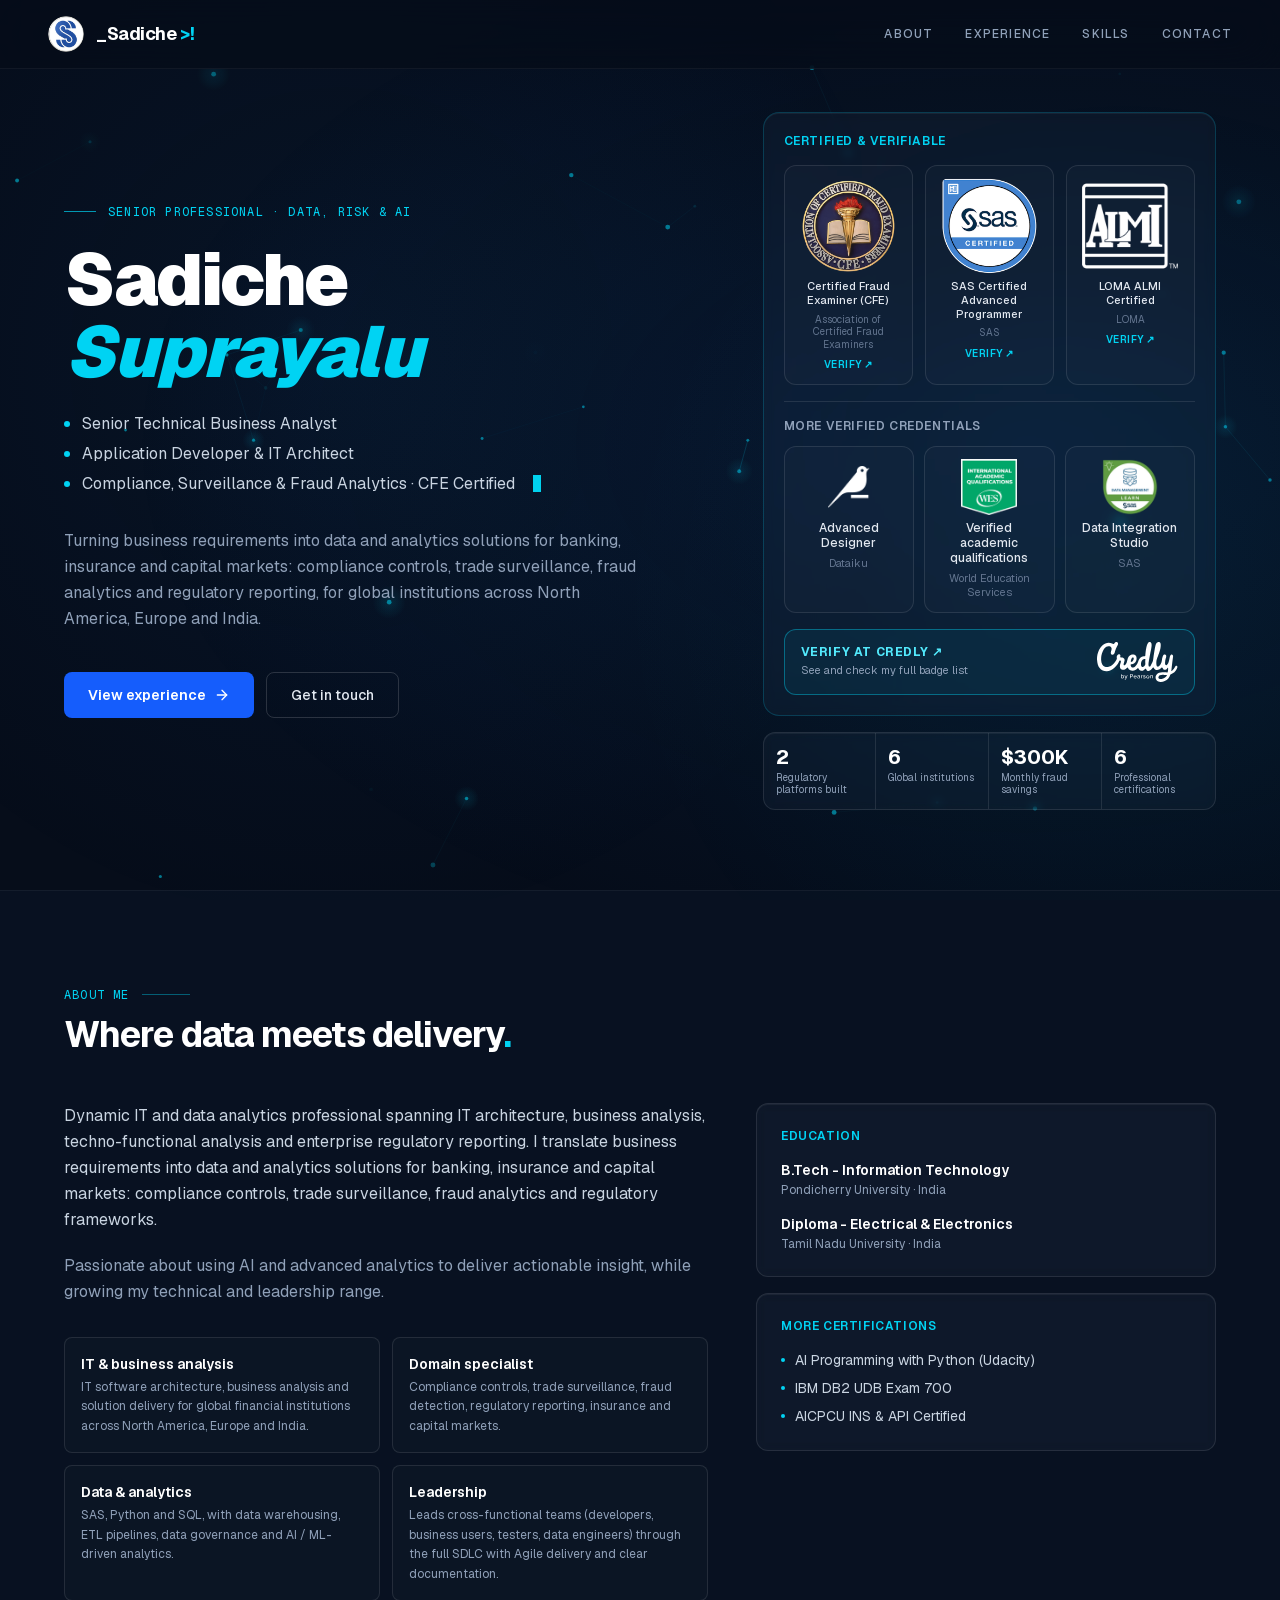
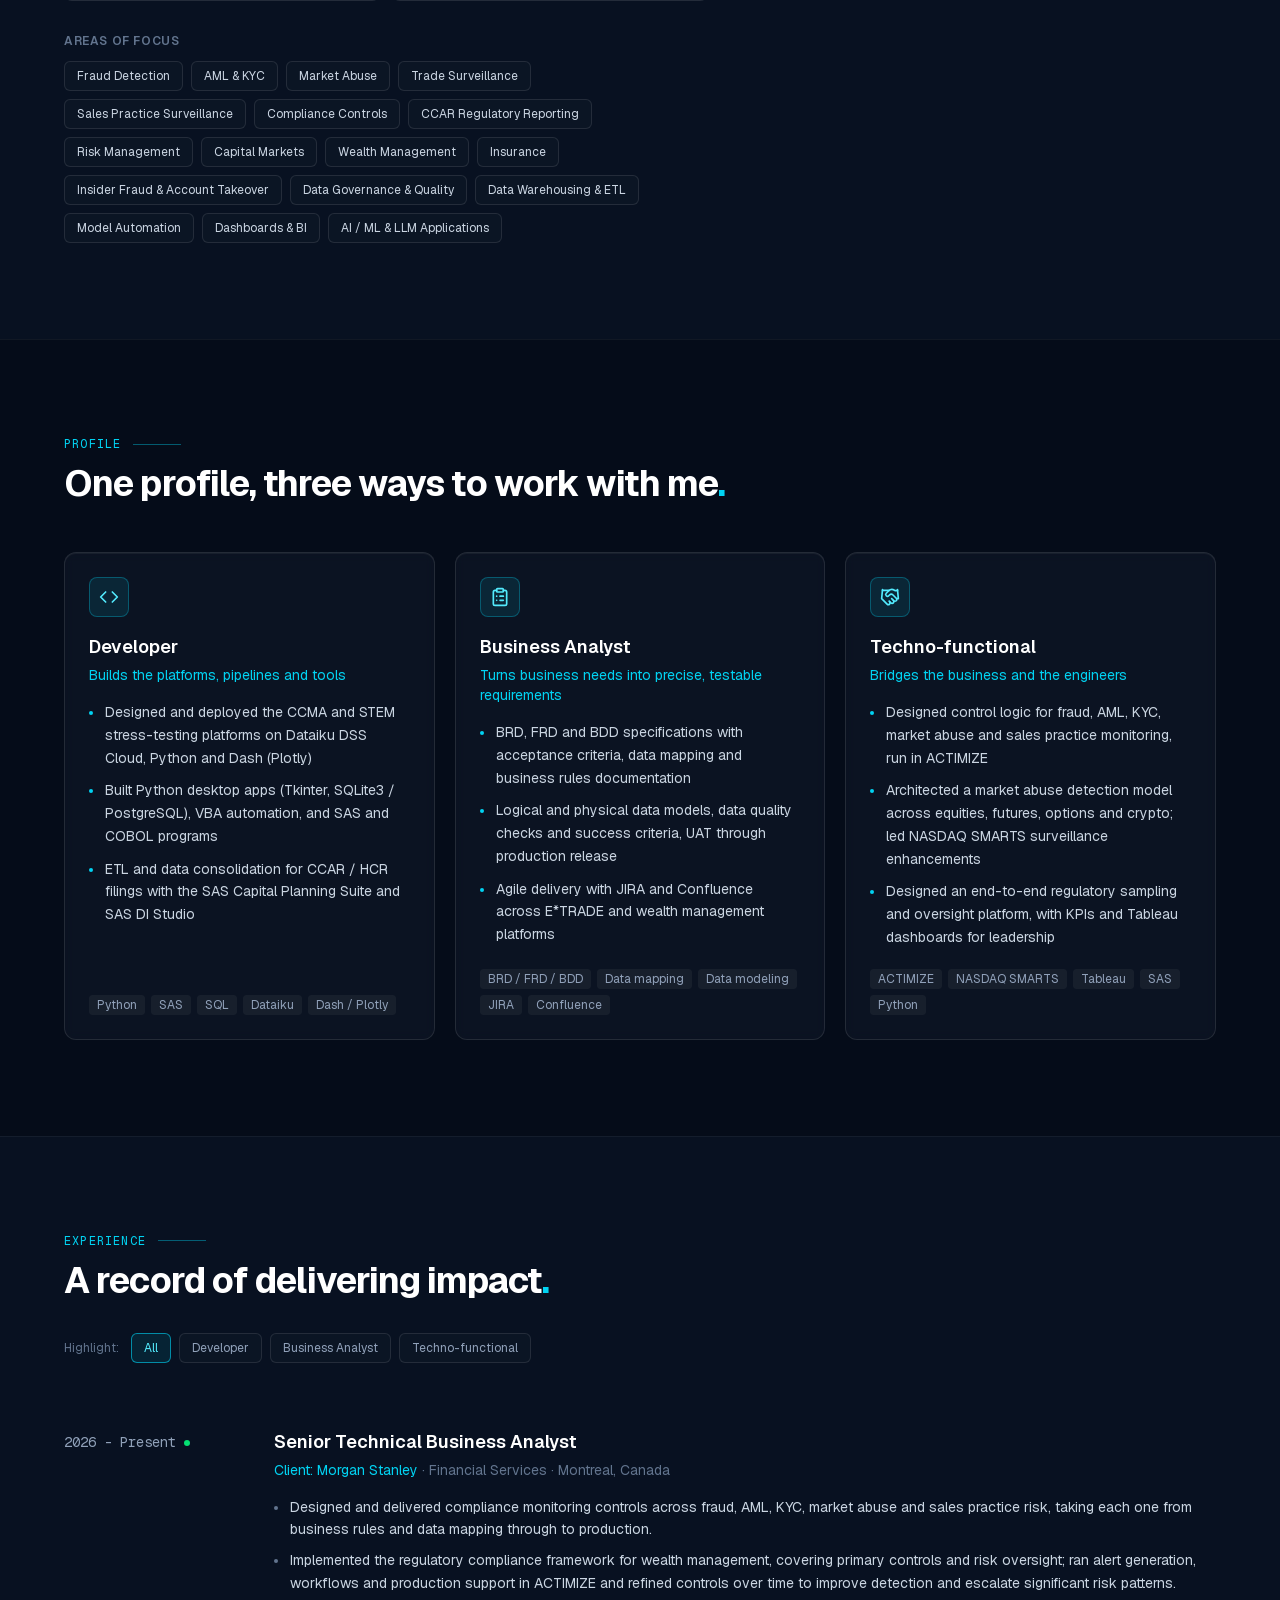
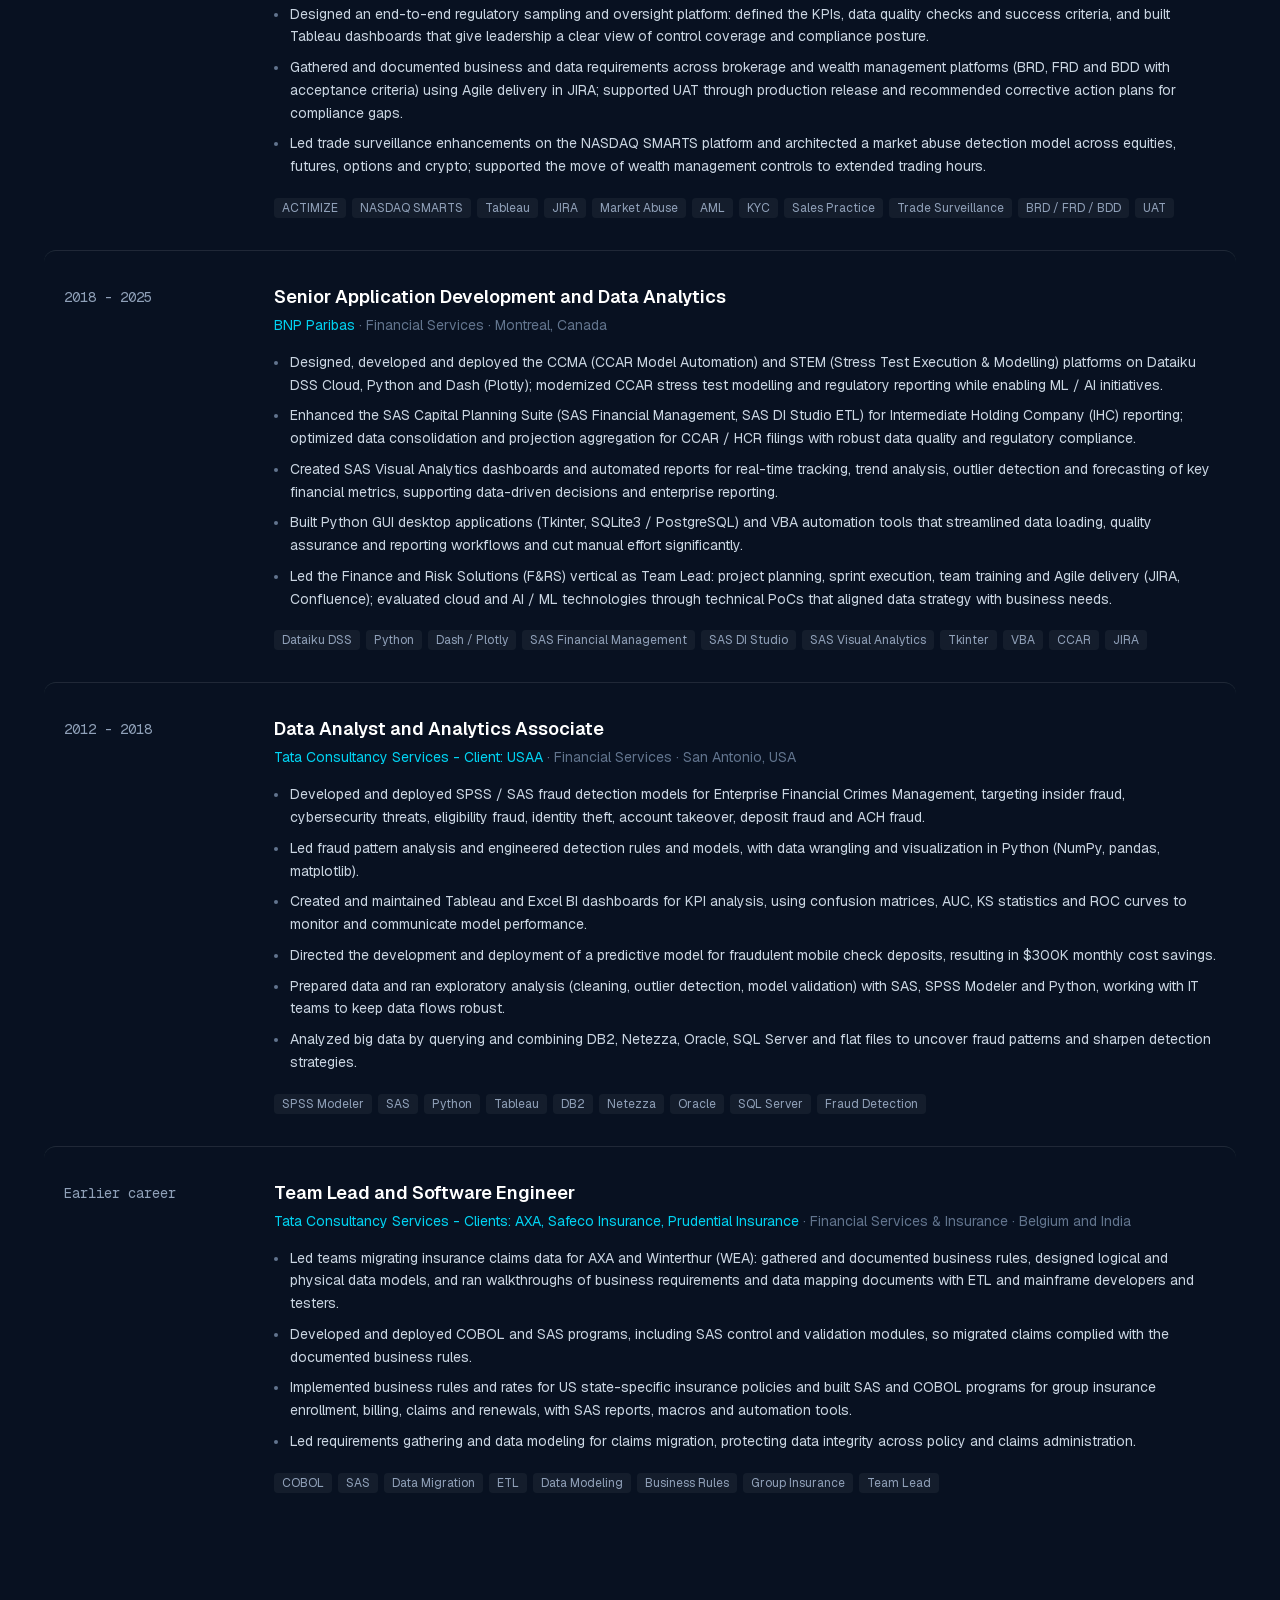
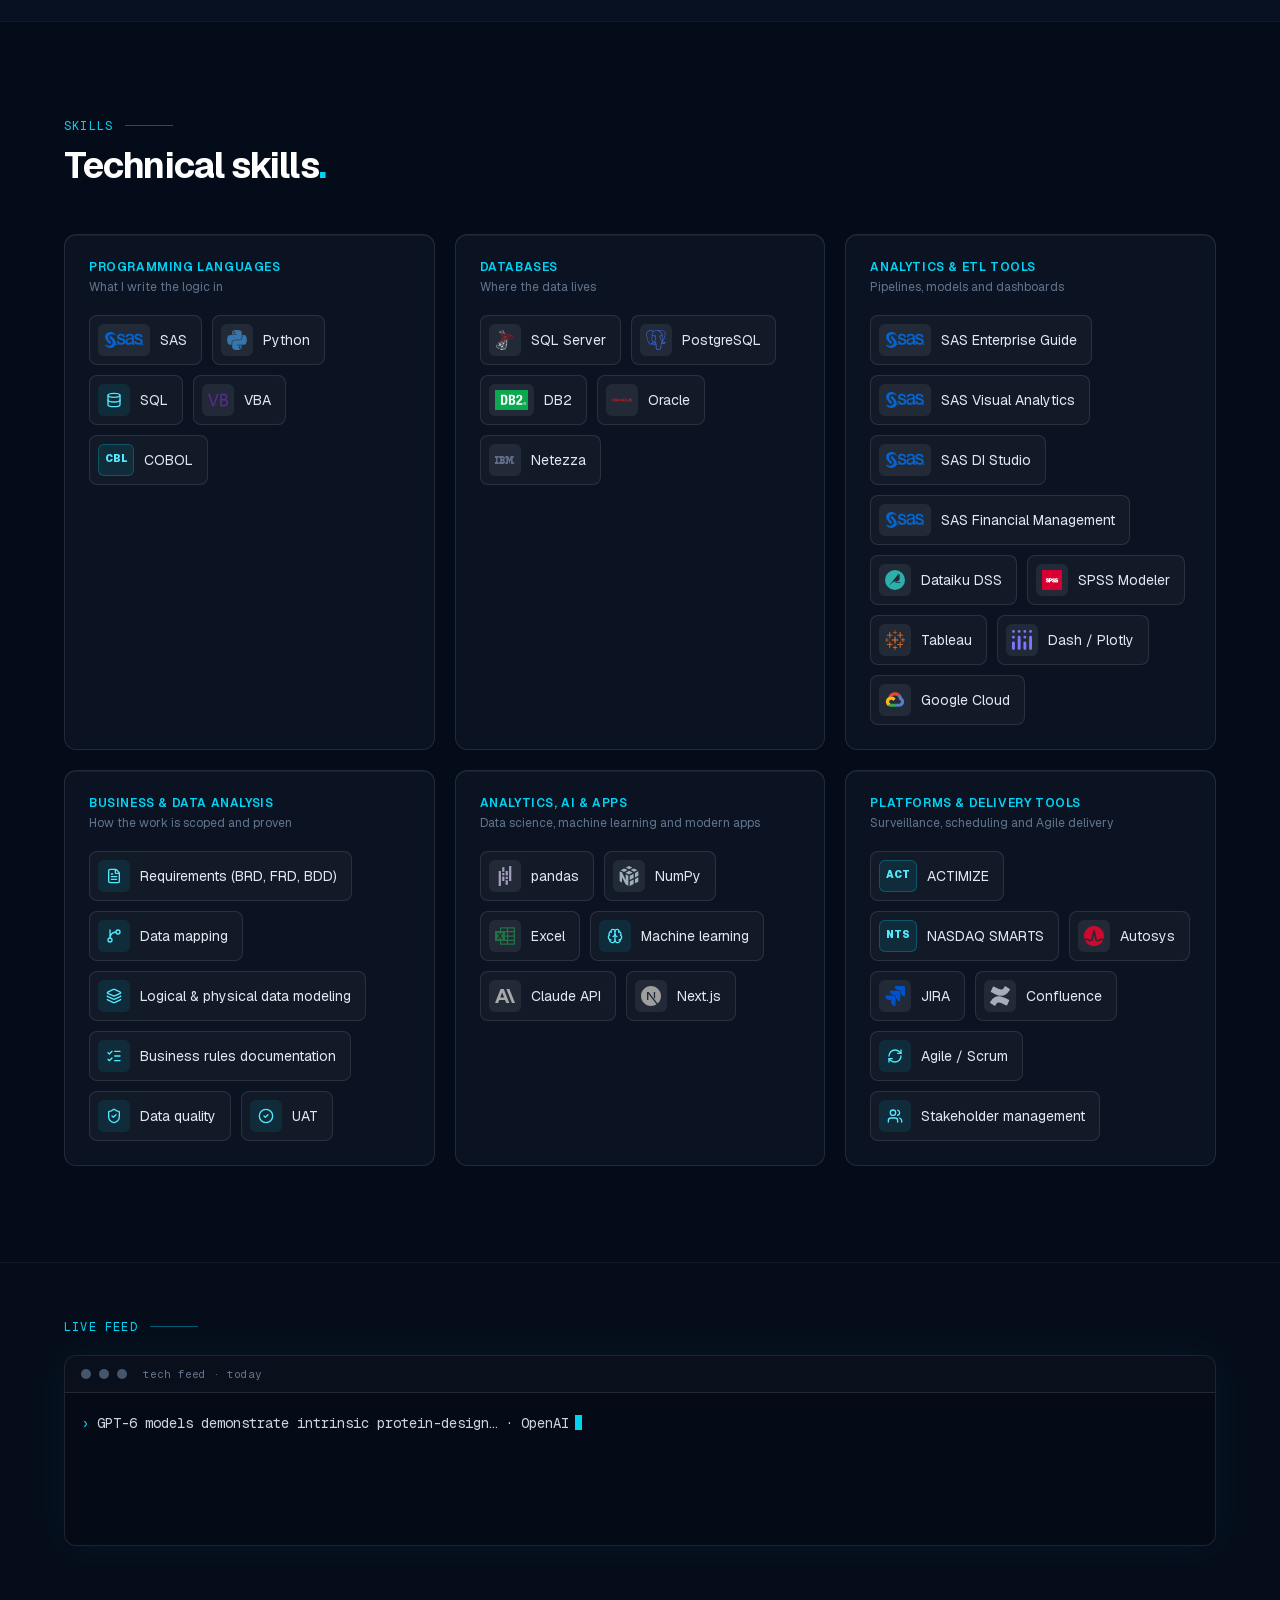
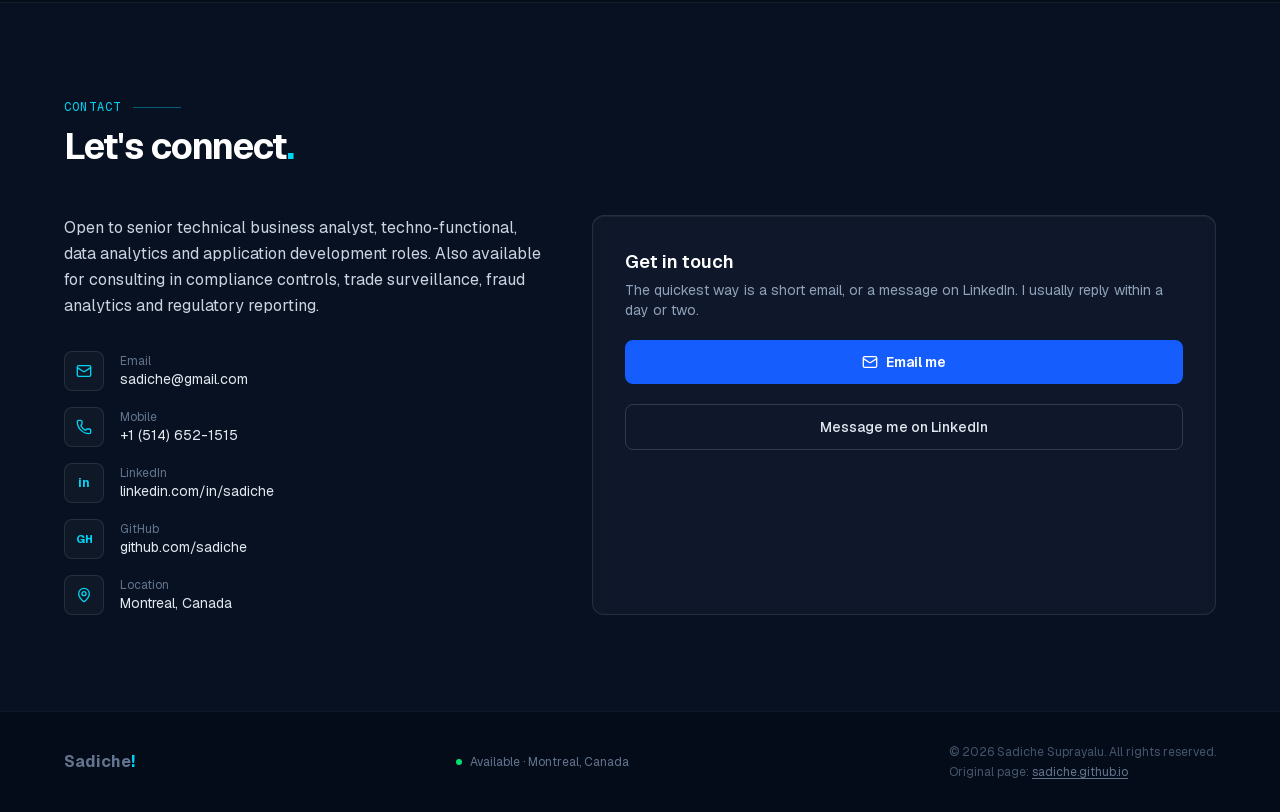
==== commit a9eeae4c: "Update public copy 2026-11-25 06:34" ====
--- a/index.html
+++ b/index.html
@@ -1,4 +1,4 @@
-<!DOCTYPE html><html lang="en" data-surface="flat" class="geist_a71539c9-module__T19VSG__variable geist_mono_8d43a2aa-module__8Li5zG__variable inter_fe8b9d92-module__LINzvG__variable space_grotesk_d7b50fc5-module__qeW00a__variable jetbrains_mono_7d65b77b-module__VxV-Ta__variable ibm_plex_sans_fbfe13bd-module__imwjEq__variable ibm_plex_mono_b1df0642-module__ou0oxa__variable manrope_de7b2fa9-module__1ltb7q__variable h-full antialiased" style="font-size:100%"><head><meta charSet="utf-8"/><meta name="viewport" content="width=device-width, initial-scale=1"/><link rel="preload" href="/brand/logo.png" as="image"/><link rel="preload" href="/certs/cfe.png" as="image"/><link rel="preload" href="/certs/sas-advanced.png" as="image"/><link rel="preload" href="/certs/almi.png" as="image"/><link rel="preload" href="/credly-logo.svg" as="image"/><link rel="stylesheet" href="/_next/static/chunks/200d-069qg795.css" nonce="MzA3MGM4ZTctZDM5Ni00NjJkLWIzZTgtZGNiNjdhOTU4YTI1" data-precedence="next"/><link rel="stylesheet" href="/_next/static/chunks/3eu6ni7kxeyw9.css" nonce="MzA3MGM4ZTctZDM5Ni00NjJkLWIzZTgtZGNiNjdhOTU4YTI1" data-precedence="next"/><link rel="stylesheet" href="/_next/static/chunks/1c4mnwk2vu65a.css" nonce="MzA3MGM4ZTctZDM5Ni00NjJkLWIzZTgtZGNiNjdhOTU4YTI1" data-precedence="next"/><link rel="preload" as="script" fetchPriority="low" nonce="MzA3MGM4ZTctZDM5Ni00NjJkLWIzZTgtZGNiNjdhOTU4YTI1" href="/_next/static/chunks/310vm2bl3xxpt.js"/><script src="/_next/static/chunks/0ufyxag_pxqbt.js" async="" nonce="MzA3MGM4ZTctZDM5Ni00NjJkLWIzZTgtZGNiNjdhOTU4YTI1"></script><script src="/_next/static/chunks/3byuobrkyz9bj.js" async="" nonce="MzA3MGM4ZTctZDM5Ni00NjJkLWIzZTgtZGNiNjdhOTU4YTI1"></script><script src="/_next/static/chunks/1zlqhuipo__7h.js" async="" nonce="MzA3MGM4ZTctZDM5Ni00NjJkLWIzZTgtZGNiNjdhOTU4YTI1"></script><script src="/_next/static/chunks/turbopack-21zm0yjtflygf.js" async="" nonce="MzA3MGM4ZTctZDM5Ni00NjJkLWIzZTgtZGNiNjdhOTU4YTI1"></script><script src="/_next/static/chunks/1t4m_9we0-lp4.js" async="" crossorigin="" nonce="MzA3MGM4ZTctZDM5Ni00NjJkLWIzZTgtZGNiNjdhOTU4YTI1"></script><script src="/_next/static/chunks/05x-luxuv8jsf.js" async="" crossorigin="" nonce="MzA3MGM4ZTctZDM5Ni00NjJkLWIzZTgtZGNiNjdhOTU4YTI1"></script><script src="/_next/static/chunks/3aj9_sbqz7gwm.js" async="" crossorigin="" nonce="MzA3MGM4ZTctZDM5Ni00NjJkLWIzZTgtZGNiNjdhOTU4YTI1"></script><meta name="theme-color" content="#060d1a"/><title>Sadiche Suprayalu - Senior Technical Business Analyst</title><meta name="description" content="Senior Technical Business Analyst and developer in Montreal. Compliance controls, trade surveillance, fraud analytics and regulatory reporting. CFE certified."/><link rel="manifest" href="/manifest.webmanifest"/><link rel="canonical" href="https://sadiche.github.io"/><meta property="og:title" content="Sadiche Suprayalu - Senior Technical Business Analyst"/><meta property="og:description" content="Senior Technical Business Analyst and developer in Montreal. Compliance controls, trade surveillance, fraud analytics and regulatory reporting. CFE certified."/><meta property="og:url" content="https://sadiche.github.io"/><meta property="og:site_name" content="Sadiche Suprayalu"/><meta property="og:locale" content="en_CA"/><meta property="og:image" content="https://sadiche.github.io/share-image.png"/><meta property="og:image:width" content="1200"/><meta property="og:image:height" content="630"/><meta property="og:image:alt" content="Sadiche Suprayalu - Senior Technical Business Analyst"/><meta property="og:type" content="website"/><meta name="twitter:card" content="summary_large_image"/><meta name="twitter:title" content="Sadiche Suprayalu - Senior Technical Business Analyst"/><meta name="twitter:description" content="Senior Technical Business Analyst and developer in Montreal. Compliance controls, trade surveillance, fraud analytics and regulatory reporting. CFE certified."/><meta name="twitter:image" content="https://sadiche.github.io/share-image.png"/><link rel="icon" href="/favicon.ico?favicon.2ip7mes2xeu99.ico" sizes="48x48" type="image/x-icon"/><link rel="icon" href="/icon.png?icon.3r2syfvy280hx.png" sizes="512x512" type="image/png"/><link rel="apple-touch-icon" href="/apple-icon.png?apple-icon.0xvjilt-xyai7.png" sizes="180x180" type="image/png"/><meta name="next-size-adjust" content=""/><style>:root {
+<!DOCTYPE html><html lang="en" data-surface="flat" class="geist_a71539c9-module__T19VSG__variable geist_mono_8d43a2aa-module__8Li5zG__variable inter_fe8b9d92-module__LINzvG__variable space_grotesk_d7b50fc5-module__qeW00a__variable jetbrains_mono_7d65b77b-module__VxV-Ta__variable ibm_plex_sans_fbfe13bd-module__imwjEq__variable ibm_plex_mono_b1df0642-module__ou0oxa__variable manrope_de7b2fa9-module__1ltb7q__variable h-full antialiased" style="font-size:100%"><head><meta charSet="utf-8"/><meta name="viewport" content="width=device-width, initial-scale=1"/><link rel="preload" href="/brand/logo.png" as="image"/><link rel="preload" href="/certs/cfe.png" as="image"/><link rel="preload" href="/certs/sas-advanced.png" as="image"/><link rel="preload" href="/certs/almi.png" as="image"/><link rel="preload" href="/credly-logo.svg" as="image"/><link rel="stylesheet" href="/_next/static/chunks/200d-069qg795.css" nonce="YzRkNzNjZTctN2E5Yy00NDRiLTg3MGYtNjg4OWJmNzg2YjU5" data-precedence="next"/><link rel="stylesheet" href="/_next/static/chunks/3eu6ni7kxeyw9.css" nonce="YzRkNzNjZTctN2E5Yy00NDRiLTg3MGYtNjg4OWJmNzg2YjU5" data-precedence="next"/><link rel="stylesheet" href="/_next/static/chunks/1c4mnwk2vu65a.css" nonce="YzRkNzNjZTctN2E5Yy00NDRiLTg3MGYtNjg4OWJmNzg2YjU5" data-precedence="next"/><link rel="preload" as="script" fetchPriority="low" nonce="YzRkNzNjZTctN2E5Yy00NDRiLTg3MGYtNjg4OWJmNzg2YjU5" href="/_next/static/chunks/310vm2bl3xxpt.js"/><script src="/_next/static/chunks/0ufyxag_pxqbt.js" async="" nonce="YzRkNzNjZTctN2E5Yy00NDRiLTg3MGYtNjg4OWJmNzg2YjU5"></script><script src="/_next/static/chunks/3byuobrkyz9bj.js" async="" nonce="YzRkNzNjZTctN2E5Yy00NDRiLTg3MGYtNjg4OWJmNzg2YjU5"></script><script src="/_next/static/chunks/1zlqhuipo__7h.js" async="" nonce="YzRkNzNjZTctN2E5Yy00NDRiLTg3MGYtNjg4OWJmNzg2YjU5"></script><script src="/_next/static/chunks/turbopack-21zm0yjtflygf.js" async="" nonce="YzRkNzNjZTctN2E5Yy00NDRiLTg3MGYtNjg4OWJmNzg2YjU5"></script><script src="/_next/static/chunks/1t4m_9we0-lp4.js" async="" crossorigin="" nonce="YzRkNzNjZTctN2E5Yy00NDRiLTg3MGYtNjg4OWJmNzg2YjU5"></script><script src="/_next/static/chunks/05x-luxuv8jsf.js" async="" crossorigin="" nonce="YzRkNzNjZTctN2E5Yy00NDRiLTg3MGYtNjg4OWJmNzg2YjU5"></script><script src="/_next/static/chunks/3aj9_sbqz7gwm.js" async="" crossorigin="" nonce="YzRkNzNjZTctN2E5Yy00NDRiLTg3MGYtNjg4OWJmNzg2YjU5"></script><meta name="theme-color" content="#060d1a"/><title>Sadiche Suprayalu - Senior Technical Business Analyst</title><meta name="description" content="Senior Technical Business Analyst and developer in Montreal. Compliance controls, trade surveillance, fraud analytics and regulatory reporting. CFE certified."/><link rel="manifest" href="/manifest.webmanifest"/><link rel="canonical" href="https://sadiche.github.io"/><meta property="og:title" content="Sadiche Suprayalu - Senior Technical Business Analyst"/><meta property="og:description" content="Senior Technical Business Analyst and developer in Montreal. Compliance controls, trade surveillance, fraud analytics and regulatory reporting. CFE certified."/><meta property="og:url" content="https://sadiche.github.io"/><meta property="og:site_name" content="Sadiche Suprayalu"/><meta property="og:locale" content="en_CA"/><meta property="og:image" content="https://sadiche.github.io/share-image.png"/><meta property="og:image:width" content="1200"/><meta property="og:image:height" content="630"/><meta property="og:image:alt" content="Sadiche Suprayalu - Senior Technical Business Analyst"/><meta property="og:type" content="website"/><meta name="twitter:card" content="summary_large_image"/><meta name="twitter:title" content="Sadiche Suprayalu - Senior Technical Business Analyst"/><meta name="twitter:description" content="Senior Technical Business Analyst and developer in Montreal. Compliance controls, trade surveillance, fraud analytics and regulatory reporting. CFE certified."/><meta name="twitter:image" content="https://sadiche.github.io/share-image.png"/><link rel="icon" href="/favicon.ico?favicon.2ip7mes2xeu99.ico" sizes="48x48" type="image/x-icon"/><link rel="icon" href="/icon.png?icon.3r2syfvy280hx.png" sizes="512x512" type="image/png"/><link rel="apple-touch-icon" href="/apple-icon.png?apple-icon.0xvjilt-xyai7.png" sizes="180x180" type="image/png"/><meta name="next-size-adjust" content=""/><style>:root {
 --bg-primary: #060d1a;
 --bg-secondary: #0a1628;
 --bg-surface: rgba(255,255,255,0.03);
@@ -17,4 +17,4 @@
 --r-lg: 0.5rem;
 --r-xl: 0.75rem;
 --r-2xl: 1rem;
-}</style><script src="/_next/static/chunks/0cz1d0mv5g_q7.js" noModule="" nonce="MzA3MGM4ZTctZDM5Ni00NjJkLWIzZTgtZGNiNjdhOTU4YTI1"></script></head><body class="min-h-full flex flex-col"><div hidden=""><!--$--><!--/$--></div><main class="landing-classic isolate relative min-h-screen bg-[#060d1a] text-white font-sans"><canvas aria-hidden="true" class="fixed -z-10 inset-0 w-full h-full pointer-events-none"></canvas><script type="application/ld+json">{"@context":"https://schema.org","@type":"Person","name":"Sadiche Suprayalu","jobTitle":"Senior Technical Business Analyst","description":"Senior Technical Business Analyst and developer in Montreal. Compliance controls, trade surveillance, fraud analytics and regulatory reporting. CFE certified.","address":{"@type":"PostalAddress","addressLocality":"Montreal","addressCountry":"CA"},"knowsAbout":["Fraud detection","Anti-money laundering","Trade surveillance","Market abuse surveillance","Compliance controls","Regulatory reporting (CCAR)","Risk management","Data warehousing and ETL","Business analysis","Python and SAS development","AI and machine learning"],"sameAs":["https://linkedin.com/in/sadiche","https://github.com/sadiche","https://www.credly.com/users/sadiche-suprayalu/badges"],"url":"https://sadiche.github.io/","image":"https://sadiche.github.io/brand/logo-512.png"}</script><nav class="fixed top-0 left-0 right-0 z-50 flex items-center justify-between px-6 lg:px-12 py-4 border-b border-white/5 backdrop-blur-xl bg-[#060d1a]/80"><div class="flex items-center gap-3"><span class="inline-flex items-center min-w-0 gap-3"><img src="/brand/logo.png" alt="Sadiche logo" width="36" height="36" class="w-9 h-9 shrink-0 rounded-full"/><span class="font-bold tracking-tight truncate text-lg ">_Sadiche<span class="text-cyan-400"> &gt;<!-- -->!</span></span></span><span data-name-slot="true" aria-hidden="true" class="hidden xl:inline-block ml-6 pl-6 border-l border-white/10 text-base font-black tracking-tight whitespace-nowrap opacity-0">Sadiche <span class="text-cyan-400 italic">Suprayalu</span></span></div><div class="hidden md:flex items-center gap-8"><a href="#about" class="text-xs font-medium text-slate-400 hover:text-white transition-colors uppercase tracking-widest">About</a><a href="#experience" class="text-xs font-medium text-slate-400 hover:text-white transition-colors uppercase tracking-widest">Experience</a><a href="#skills" class="text-xs font-medium text-slate-400 hover:text-white transition-colors uppercase tracking-widest">Skills</a><a href="#contact" class="text-xs font-medium text-slate-400 hover:text-white transition-colors uppercase tracking-widest">Contact</a></div></nav><div aria-hidden="true" style="visibility:hidden;will-change:transform, opacity;transform-origin:0 0" class="fixed left-0 top-0 z-[60] pointer-events-none whitespace-nowrap"><span class="block text-7xl font-black leading-none tracking-tight text-white">Sadiche<br/><span class="text-cyan-400 italic">Suprayalu</span></span></div><section class="min-h-[90vh] flex items-center px-6 lg:px-12 pt-28 pb-20 relative overflow-hidden"><div class="absolute inset-0 bg-[radial-gradient(ellipse_70%_60%_at_80%_50%,rgba(21,101,192,0.12),transparent)]"></div><div class="relative z-10 max-w-6xl mx-auto w-full grid grid-cols-1 lg:grid-cols-[1.4fr_1fr] gap-16 items-center"><div><div class="flex items-center gap-3 mb-6"><div class="w-8 h-px bg-cyan-400/70"></div><span class="font-mono text-xs text-cyan-400 tracking-widest uppercase">Senior Professional · Data, Risk &amp; AI</span></div><h1 data-name-hero="true" class="text-7xl font-black leading-none tracking-tight mb-4">Sadiche<br/><span class="text-cyan-400 italic">Suprayalu</span></h1><ul class="flex flex-col gap-1.5 mb-8 mt-6"><li class="flex items-center gap-3 text-slate-300 text-base"><span class="w-1.5 h-1.5 rounded-full bg-cyan-400 flex-shrink-0"></span>Senior Technical Business Analyst</li><li class="flex items-center gap-3 text-slate-300 text-base"><span class="w-1.5 h-1.5 rounded-full bg-cyan-400 flex-shrink-0"></span>Application Developer &amp; IT Architect</li><li class="flex items-center gap-3 text-slate-300 text-base"><span class="w-1.5 h-1.5 rounded-full bg-cyan-400 flex-shrink-0"></span>Compliance, Surveillance &amp; Fraud Analytics · CFE Certified<span class="fx-cursor" aria-hidden="true"></span></li></ul><p class="text-slate-400 text-base leading-relaxed max-w-xl mb-10">Turning business requirements into data and analytics solutions for banking, insurance and capital markets: compliance controls, trade surveillance, fraud analytics and regulatory reporting, for global institutions across North America, Europe and India.</p><div class="flex gap-3 flex-wrap"><a href="#experience" class="inline-flex items-center gap-2 px-6 py-3 rounded-lg bg-blue-600 hover:bg-blue-500 text-white text-sm font-semibold transition-colors">View experience <svg xmlns="http://www.w3.org/2000/svg" width="16" height="16" viewBox="0 0 24 24" fill="none" stroke="currentColor" stroke-width="2" stroke-linecap="round" stroke-linejoin="round" class="lucide lucide-arrow-right" aria-hidden="true"><path d="M5 12h14"></path><path d="m12 5 7 7-7 7"></path></svg></a><a href="#contact" class="inline-flex items-center gap-2 px-6 py-3 rounded-lg border border-white/15 text-slate-200 text-sm font-medium hover:border-white/30 hover:text-white transition-colors">Get in touch</a></div></div><div class="flex flex-col gap-4"><div class="rounded-2xl border border-cyan-400/20 bg-white/[0.02] p-5 fx-trace fx-glass"><div class="flex items-center justify-between gap-3 mb-4"><span class="text-xs font-semibold text-cyan-400 uppercase tracking-wider">Certified &amp; verifiable</span></div><div class="grid gap-3 grid-cols-3"><a href="https://www.credly.com/badges/b32b9617-be67-4664-867b-9b96c53bd16d" target="_blank" rel="noopener noreferrer" title="Verify Certified Fraud Examiner (CFE) with the issuer" class="flex flex-col items-center gap-1.5 rounded-xl border border-white/10 bg-white/[0.02] p-3 fx-trace hover:border-cyan-400/50 hover:bg-white/[0.05] transition-colors"><img src="/certs/cfe.png" alt="Certified Fraud Examiner (CFE)" width="96" height="96" class="w-20 h-20 sm:w-24 sm:h-24 object-cover rounded-lg"/><span class="text-[11px] leading-tight text-slate-200 text-center font-medium">Certified Fraud Examiner (CFE)</span><span class="text-[10px] leading-tight text-slate-500 text-center">Association of Certified Fraud Examiners</span><span class="text-[10px] font-semibold text-cyan-400 uppercase tracking-wider">Verify ↗</span></a><a href="https://www.credly.com/badges/848e6ad4-ab6b-4104-b529-9835cd498cbd" target="_blank" rel="noopener noreferrer" title="Verify SAS Certified Advanced Programmer with the issuer" class="flex flex-col items-center gap-1.5 rounded-xl border border-white/10 bg-white/[0.02] p-3 fx-trace hover:border-cyan-400/50 hover:bg-white/[0.05] transition-colors"><img src="/certs/sas-advanced.png" alt="SAS Certified Advanced Programmer" width="96" height="96" class="w-20 h-20 sm:w-24 sm:h-24 object-cover rounded-lg"/><span class="text-[11px] leading-tight text-slate-200 text-center font-medium">SAS Certified Advanced Programmer</span><span class="text-[10px] leading-tight text-slate-500 text-center">SAS</span><span class="text-[10px] font-semibold text-cyan-400 uppercase tracking-wider">Verify ↗</span></a><a href="https://verify.loma.org/badge/329EE0B9CFC04869B4818CDD501AE6D4" target="_blank" rel="noopener noreferrer" title="Verify LOMA ALMI Certified with the issuer" class="flex flex-col items-center gap-1.5 rounded-xl border border-white/10 bg-white/[0.02] p-3 fx-trace hover:border-cyan-400/50 hover:bg-white/[0.05] transition-colors"><img src="/certs/almi.png" alt="LOMA ALMI Certified" width="96" height="96" class="w-20 h-20 sm:w-24 sm:h-24 object-cover rounded-lg"/><span class="text-[11px] leading-tight text-slate-200 text-center font-medium">LOMA ALMI Certified</span><span class="text-[10px] leading-tight text-slate-500 text-center">LOMA</span><span class="text-[10px] font-semibold text-cyan-400 uppercase tracking-wider">Verify ↗</span></a></div><div class="mt-4 pt-4 border-t border-white/10"><div class="text-xs font-semibold text-slate-400 uppercase tracking-wider mb-3">More verified credentials</div><div class="grid grid-cols-3 gap-2.5"><a href="https://verify.skilljar.com/c/269dmzztx7g7" target="_blank" rel="noopener noreferrer" title="Dataiku Advanced Designer Certificate · Dataiku (verify)" aria-label="Dataiku Advanced Designer Certificate, Dataiku, verify with the issuer" class="flex flex-col items-center gap-1.5 rounded-xl border border-white/10 bg-white/[0.02] p-3 fx-trace hover:border-cyan-400/50 hover:bg-white/[0.05] transition-colors"><img src="/certs/dataiku.png" alt="Dataiku Advanced Designer Certificate" width="56" height="56" loading="lazy" class="w-14 h-14 object-contain"/><span class="text-xs leading-tight text-slate-200 text-center font-medium">Advanced Designer</span><span class="text-[11px] leading-tight text-slate-500 text-center">Dataiku</span></a><a href="https://www.credly.com/badges/a4a3486a-5219-4f41-97b2-f5b1d8ecb7a4" target="_blank" rel="noopener noreferrer" title="Verified International Academic Qualifications · World Education Services (verify)" aria-label="Verified International Academic Qualifications, World Education Services, verify with the issuer" class="flex flex-col items-center gap-1.5 rounded-xl border border-white/10 bg-white/[0.02] p-3 fx-trace hover:border-cyan-400/50 hover:bg-white/[0.05] transition-colors"><img src="/certs/wes.png" alt="Verified International Academic Qualifications" width="56" height="56" loading="lazy" class="w-14 h-14 object-contain"/><span class="text-xs leading-tight text-slate-200 text-center font-medium">Verified academic qualifications</span><span class="text-[11px] leading-tight text-slate-500 text-center">World Education Services</span></a><a href="https://www.credly.com/badges/36ac0eb2-5b8c-4744-b4ea-404d10615a77" target="_blank" rel="noopener noreferrer" title="SAS Data Integration Studio: Fast Track · SAS (verify)" aria-label="SAS Data Integration Studio: Fast Track, SAS, verify with the issuer" class="flex flex-col items-center gap-1.5 rounded-xl border border-white/10 bg-white/[0.02] p-3 fx-trace hover:border-cyan-400/50 hover:bg-white/[0.05] transition-colors"><img src="/certs/sas-dis.png" alt="SAS Data Integration Studio: Fast Track" width="56" height="56" loading="lazy" class="w-14 h-14 object-contain"/><span class="text-xs leading-tight text-slate-200 text-center font-medium">Data Integration Studio</span><span class="text-[11px] leading-tight text-slate-500 text-center">SAS</span></a></div></div><a href="https://www.credly.com/users/sadiche-suprayalu/badges" target="_blank" rel="noopener noreferrer" aria-label="Verify my credentials at Credly (opens in a new tab)" class="fx-trace mt-4 flex items-center justify-between gap-4 rounded-xl border border-cyan-400/40 bg-cyan-400/[0.06] px-4 py-3 hover:border-cyan-400/70 hover:bg-cyan-400/[0.1] transition-colors"><span><span class="block text-xs font-bold text-cyan-300 uppercase tracking-wider">Verify at Credly ↗</span><span class="block text-[11px] text-slate-400 mt-0.5">See and check my full badge list</span></span><img src="/credly-logo.svg" alt="Credly" width="97" height="48" class="h-10 w-auto shrink-0"/></a></div><div class="grid grid-cols-4 rounded-xl border border-white/10 bg-white/[0.02] overflow-hidden fx-trace fx-glass"><div class="px-3 py-3 border-r border-white/10"><div class="text-xl font-bold text-white leading-tight">2</div><div class="text-[10px] leading-tight text-slate-400 mt-0.5">Regulatory platforms built</div></div><div class="px-3 py-3 border-r border-white/10"><div class="text-xl font-bold text-white leading-tight">6</div><div class="text-[10px] leading-tight text-slate-400 mt-0.5">Global institutions</div></div><div class="px-3 py-3 border-r border-white/10"><div class="text-xl font-bold text-white leading-tight">$300K</div><div class="text-[10px] leading-tight text-slate-400 mt-0.5">Monthly fraud savings</div></div><div class="px-3 py-3 "><div class="text-xl font-bold text-white leading-tight">6</div><div class="text-[10px] leading-tight text-slate-400 mt-0.5">Professional certifications</div></div></div></div></div></section><section id="about" class="scroll-mt-20 py-24 px-6 lg:px-12 bg-[#0a1628]/50 border-t border-white/5"><div class="max-w-6xl mx-auto"><div class="mb-12"><div class="flex items-center gap-3 mb-3"><span class="font-mono text-xs text-cyan-400 tracking-widest uppercase">About me</span><div class="h-px w-12 bg-cyan-400/40"></div></div><h2 class="text-3xl md:text-4xl font-bold tracking-tight text-white">Where data meets delivery<span class="text-cyan-400">.</span></h2></div><div class="grid grid-cols-1 lg:grid-cols-[1.4fr_1fr] gap-12"><div><p class="text-slate-300 text-base leading-relaxed mb-5">Dynamic IT and data analytics professional spanning IT architecture, business analysis, techno-functional analysis and enterprise regulatory reporting. I translate business requirements into data and analytics solutions for banking, insurance and capital markets: compliance controls, trade surveillance, fraud analytics and regulatory frameworks.</p><p class="text-slate-400 text-base leading-relaxed mb-8">Passionate about using AI and advanced analytics to deliver actionable insight, while growing my technical and leadership range.</p><div class="grid grid-cols-1 sm:grid-cols-2 gap-3 mb-8"><div class="fx-trace rounded-lg border border-white/10 bg-white/[0.02] p-4"><div class="text-sm font-semibold text-white mb-1">IT &amp; business analysis</div><p class="text-xs text-slate-400 leading-relaxed">IT software architecture, business analysis and solution delivery for global financial institutions across North America, Europe and India.</p></div><div class="fx-trace rounded-lg border border-white/10 bg-white/[0.02] p-4"><div class="text-sm font-semibold text-white mb-1">Domain specialist</div><p class="text-xs text-slate-400 leading-relaxed">Compliance controls, trade surveillance, fraud detection, regulatory reporting, insurance and capital markets.</p></div><div class="fx-trace rounded-lg border border-white/10 bg-white/[0.02] p-4"><div class="text-sm font-semibold text-white mb-1">Data &amp; analytics</div><p class="text-xs text-slate-400 leading-relaxed">SAS, Python and SQL, with data warehousing, ETL pipelines, data governance and AI / ML-driven analytics.</p></div><div class="fx-trace rounded-lg border border-white/10 bg-white/[0.02] p-4"><div class="text-sm font-semibold text-white mb-1">Leadership</div><p class="text-xs text-slate-400 leading-relaxed">Leads cross-functional teams (developers, business users, testers, data engineers) through the full SDLC with Agile delivery and clear documentation.</p></div></div><div class="text-xs font-semibold text-slate-500 uppercase tracking-wider mb-3">Areas of focus</div><div class="flex flex-wrap gap-2"><span class="px-3 py-1.5 rounded-md border border-white/10 bg-white/[0.02] text-slate-300 text-xs fx-trace">Fraud Detection</span><span class="px-3 py-1.5 rounded-md border border-white/10 bg-white/[0.02] text-slate-300 text-xs fx-trace">AML &amp; KYC</span><span class="px-3 py-1.5 rounded-md border border-white/10 bg-white/[0.02] text-slate-300 text-xs fx-trace">Market Abuse</span><span class="px-3 py-1.5 rounded-md border border-white/10 bg-white/[0.02] text-slate-300 text-xs fx-trace">Trade Surveillance</span><span class="px-3 py-1.5 rounded-md border border-white/10 bg-white/[0.02] text-slate-300 text-xs fx-trace">Sales Practice Surveillance</span><span class="px-3 py-1.5 rounded-md border border-white/10 bg-white/[0.02] text-slate-300 text-xs fx-trace">Compliance Controls</span><span class="px-3 py-1.5 rounded-md border border-white/10 bg-white/[0.02] text-slate-300 text-xs fx-trace">CCAR Regulatory Reporting</span><span class="px-3 py-1.5 rounded-md border border-white/10 bg-white/[0.02] text-slate-300 text-xs fx-trace">Risk Management</span><span class="px-3 py-1.5 rounded-md border border-white/10 bg-white/[0.02] text-slate-300 text-xs fx-trace">Capital Markets</span><span class="px-3 py-1.5 rounded-md border border-white/10 bg-white/[0.02] text-slate-300 text-xs fx-trace">Wealth Management</span><span class="px-3 py-1.5 rounded-md border border-white/10 bg-white/[0.02] text-slate-300 text-xs fx-trace">Insurance</span><span class="px-3 py-1.5 rounded-md border border-white/10 bg-white/[0.02] text-slate-300 text-xs fx-trace">Insider Fraud &amp; Account Takeover</span><span class="px-3 py-1.5 rounded-md border border-white/10 bg-white/[0.02] text-slate-300 text-xs fx-trace">Data Governance &amp; Quality</span><span class="px-3 py-1.5 rounded-md border border-white/10 bg-white/[0.02] text-slate-300 text-xs fx-trace">Data Warehousing &amp; ETL</span><span class="px-3 py-1.5 rounded-md border border-white/10 bg-white/[0.02] text-slate-300 text-xs fx-trace">Model Automation</span><span class="px-3 py-1.5 rounded-md border border-white/10 bg-white/[0.02] text-slate-300 text-xs fx-trace">Dashboards &amp; BI</span><span class="px-3 py-1.5 rounded-md border border-white/10 bg-white/[0.02] text-slate-300 text-xs fx-trace">AI / ML &amp; LLM Applications</span></div></div><div class="flex flex-col gap-4"><div class="rounded-xl border border-white/10 bg-white/[0.02] p-6 fx-trace fx-glass"><div class="text-xs font-semibold text-cyan-400 uppercase tracking-wider mb-4">Education</div><div class="flex flex-col gap-4"><div><div class="font-semibold text-sm text-white">B.Tech - Information Technology</div><div class="text-xs text-slate-400 mt-0.5">Pondicherry University · India</div></div><div><div class="font-semibold text-sm text-white">Diploma - Electrical &amp; Electronics</div><div class="text-xs text-slate-400 mt-0.5">Tamil Nadu University · India</div></div></div></div><div class="rounded-xl border border-white/10 bg-white/[0.02] p-6 fx-trace fx-glass"><div class="text-xs font-semibold text-cyan-400 uppercase tracking-wider mb-4">More certifications</div><ul class="flex flex-col gap-2"><li class="flex items-start gap-2.5 text-sm text-slate-300"><span class="w-1 h-1 rounded-full bg-cyan-400 mt-2 flex-shrink-0"></span>AI Programming with Python (Udacity)</li><li class="flex items-start gap-2.5 text-sm text-slate-300"><span class="w-1 h-1 rounded-full bg-cyan-400 mt-2 flex-shrink-0"></span>IBM DB2 UDB Exam 700</li><li class="flex items-start gap-2.5 text-sm text-slate-300"><span class="w-1 h-1 rounded-full bg-cyan-400 mt-2 flex-shrink-0"></span>AICPCU INS &amp; API Certified</li></ul></div></div></div></div></section><section id="profile" class="scroll-mt-20 py-24 px-6 lg:px-12 bg-[#060d1a]/30 border-t border-white/5"><div class="max-w-6xl mx-auto"><div class="mb-12"><div class="flex items-center gap-3 mb-3"><span class="font-mono text-xs text-cyan-400 tracking-widest uppercase">Profile</span><div class="h-px w-12 bg-cyan-400/40"></div></div><h2 class="text-3xl md:text-4xl font-bold tracking-tight text-white">One profile, three ways to work with me<span class="text-cyan-400">.</span></h2></div><div class="grid grid-cols-1 md:grid-cols-3 gap-5"><div class="flex flex-col rounded-xl border border-white/10 bg-white/[0.02] p-6 fx-trace fx-glass"><span class="w-10 h-10 rounded-lg border border-cyan-400/30 bg-cyan-400/10 text-cyan-300 flex items-center justify-center mb-4"><svg xmlns="http://www.w3.org/2000/svg" width="20" height="20" viewBox="0 0 24 24" fill="none" stroke="currentColor" stroke-width="2" stroke-linecap="round" stroke-linejoin="round" class="lucide lucide-code" aria-hidden="true"><path d="m16 18 6-6-6-6"></path><path d="m8 6-6 6 6 6"></path></svg></span><h3 class="text-lg font-semibold text-white">Developer</h3><p class="text-sm text-cyan-400 mt-1 mb-4">Builds the platforms, pipelines and tools</p><ul class="flex flex-col gap-2.5 mb-5 flex-1"><li class="flex gap-3 text-sm text-slate-300 leading-relaxed"><span class="w-1 h-1 rounded-full bg-cyan-400 mt-2.5 flex-shrink-0"></span>Designed and deployed the CCMA and STEM stress-testing platforms on Dataiku DSS Cloud, Python and Dash (Plotly)</li><li class="flex gap-3 text-sm text-slate-300 leading-relaxed"><span class="w-1 h-1 rounded-full bg-cyan-400 mt-2.5 flex-shrink-0"></span>Built Python desktop apps (Tkinter, SQLite3 / PostgreSQL), VBA automation, and SAS and COBOL programs</li><li class="flex gap-3 text-sm text-slate-300 leading-relaxed"><span class="w-1 h-1 rounded-full bg-cyan-400 mt-2.5 flex-shrink-0"></span>ETL and data consolidation for CCAR / HCR filings with the SAS Capital Planning Suite and SAS DI Studio</li></ul><div class="flex flex-wrap gap-1.5"><span class="px-2 py-0.5 rounded bg-white/5 text-xs text-slate-400">Python</span><span class="px-2 py-0.5 rounded bg-white/5 text-xs text-slate-400">SAS</span><span class="px-2 py-0.5 rounded bg-white/5 text-xs text-slate-400">SQL</span><span class="px-2 py-0.5 rounded bg-white/5 text-xs text-slate-400">Dataiku</span><span class="px-2 py-0.5 rounded bg-white/5 text-xs text-slate-400">Dash / Plotly</span></div></div><div class="flex flex-col rounded-xl border border-white/10 bg-white/[0.02] p-6 fx-trace fx-glass"><span class="w-10 h-10 rounded-lg border border-cyan-400/30 bg-cyan-400/10 text-cyan-300 flex items-center justify-center mb-4"><svg xmlns="http://www.w3.org/2000/svg" width="20" height="20" viewBox="0 0 24 24" fill="none" stroke="currentColor" stroke-width="2" stroke-linecap="round" stroke-linejoin="round" class="lucide lucide-clipboard-list" aria-hidden="true"><rect width="8" height="4" x="8" y="2" rx="1" ry="1"></rect><path d="M16 4h2a2 2 0 0 1 2 2v14a2 2 0 0 1-2 2H6a2 2 0 0 1-2-2V6a2 2 0 0 1 2-2h2"></path><path d="M12 11h4"></path><path d="M12 16h4"></path><path d="M8 11h.01"></path><path d="M8 16h.01"></path></svg></span><h3 class="text-lg font-semibold text-white">Business Analyst</h3><p class="text-sm text-cyan-400 mt-1 mb-4">Turns business needs into precise, testable requirements</p><ul class="flex flex-col gap-2.5 mb-5 flex-1"><li class="flex gap-3 text-sm text-slate-300 leading-relaxed"><span class="w-1 h-1 rounded-full bg-cyan-400 mt-2.5 flex-shrink-0"></span>BRD, FRD and BDD specifications with acceptance criteria, data mapping and business rules documentation</li><li class="flex gap-3 text-sm text-slate-300 leading-relaxed"><span class="w-1 h-1 rounded-full bg-cyan-400 mt-2.5 flex-shrink-0"></span>Logical and physical data models, data quality checks and success criteria, UAT through production release</li><li class="flex gap-3 text-sm text-slate-300 leading-relaxed"><span class="w-1 h-1 rounded-full bg-cyan-400 mt-2.5 flex-shrink-0"></span>Agile delivery with JIRA and Confluence across E*TRADE and wealth management platforms</li></ul><div class="flex flex-wrap gap-1.5"><span class="px-2 py-0.5 rounded bg-white/5 text-xs text-slate-400">BRD / FRD / BDD</span><span class="px-2 py-0.5 rounded bg-white/5 text-xs text-slate-400">Data mapping</span><span class="px-2 py-0.5 rounded bg-white/5 text-xs text-slate-400">Data modeling</span><span class="px-2 py-0.5 rounded bg-white/5 text-xs text-slate-400">JIRA</span><span class="px-2 py-0.5 rounded bg-white/5 text-xs text-slate-400">Confluence</span></div></div><div class="flex flex-col rounded-xl border border-white/10 bg-white/[0.02] p-6 fx-trace fx-glass"><span class="w-10 h-10 rounded-lg border border-cyan-400/30 bg-cyan-400/10 text-cyan-300 flex items-center justify-center mb-4"><svg xmlns="http://www.w3.org/2000/svg" width="20" height="20" viewBox="0 0 24 24" fill="none" stroke="currentColor" stroke-width="2" stroke-linecap="round" stroke-linejoin="round" class="lucide lucide-handshake" aria-hidden="true"><path d="m11 17 2 2a1 1 0 1 0 3-3"></path><path d="m14 14 2.5 2.5a1 1 0 1 0 3-3l-3.88-3.88a3 3 0 0 0-4.24 0l-.88.88a1 1 0 1 1-3-3l2.81-2.81a5.79 5.79 0 0 1 7.06-.87l.47.28a2 2 0 0 0 1.42.25L21 4"></path><path d="m21 3 1 11h-2"></path><path d="M3 3 2 14l6.5 6.5a1 1 0 1 0 3-3"></path><path d="M3 4h8"></path></svg></span><h3 class="text-lg font-semibold text-white">Techno-functional</h3><p class="text-sm text-cyan-400 mt-1 mb-4">Bridges the business and the engineers</p><ul class="flex flex-col gap-2.5 mb-5 flex-1"><li class="flex gap-3 text-sm text-slate-300 leading-relaxed"><span class="w-1 h-1 rounded-full bg-cyan-400 mt-2.5 flex-shrink-0"></span>Designed control logic for fraud, AML, KYC, market abuse and sales practice monitoring, run in ACTIMIZE</li><li class="flex gap-3 text-sm text-slate-300 leading-relaxed"><span class="w-1 h-1 rounded-full bg-cyan-400 mt-2.5 flex-shrink-0"></span>Architected a market abuse detection model across equities, futures, options and crypto; led NASDAQ SMARTS surveillance enhancements</li><li class="flex gap-3 text-sm text-slate-300 leading-relaxed"><span class="w-1 h-1 rounded-full bg-cyan-400 mt-2.5 flex-shrink-0"></span>Designed an end-to-end regulatory sampling and oversight platform, with KPIs and Tableau dashboards for leadership</li></ul><div class="flex flex-wrap gap-1.5"><span class="px-2 py-0.5 rounded bg-white/5 text-xs text-slate-400">ACTIMIZE</span><span class="px-2 py-0.5 rounded bg-white/5 text-xs text-slate-400">NASDAQ SMARTS</span><span class="px-2 py-0.5 rounded bg-white/5 text-xs text-slate-400">Tableau</span><span class="px-2 py-0.5 rounded bg-white/5 text-xs text-slate-400">SAS</span><span class="px-2 py-0.5 rounded bg-white/5 text-xs text-slate-400">Python</span></div></div></div></div></section><section id="experience" class="scroll-mt-20 py-24 px-6 lg:px-12 bg-[#0a1628]/50 border-t border-white/5"><div class="max-w-6xl mx-auto"><div class="mb-12"><div class="flex items-center gap-3 mb-3"><span class="font-mono text-xs text-cyan-400 tracking-widest uppercase">Experience</span><div class="h-px w-12 bg-cyan-400/40"></div></div><h2 class="text-3xl md:text-4xl font-bold tracking-tight text-white">A record of delivering impact<span class="text-cyan-400">.</span></h2></div><div><div role="group" aria-label="Highlight experience by role" class="flex flex-wrap items-center gap-2 mb-8 -mt-4"><span class="text-xs text-slate-500 mr-1">Highlight:</span><button type="button" aria-pressed="true" class="px-3 py-1.5 rounded-md border text-xs transition-colors border-cyan-400/60 bg-cyan-400/10 text-cyan-300">All</button><button type="button" aria-pressed="false" class="px-3 py-1.5 rounded-md border text-xs transition-colors border-white/10 bg-white/[0.02] text-slate-400 hover:text-slate-200 hover:border-white/25">Developer</button><button type="button" aria-pressed="false" class="px-3 py-1.5 rounded-md border text-xs transition-colors border-white/10 bg-white/[0.02] text-slate-400 hover:text-slate-200 hover:border-white/25">Business Analyst</button><button type="button" aria-pressed="false" class="px-3 py-1.5 rounded-md border text-xs transition-colors border-white/10 bg-white/[0.02] text-slate-400 hover:text-slate-200 hover:border-white/25">Techno-functional</button></div><div class="flex flex-col"><article class="fx-trace rounded-xl px-5 -mx-5 grid grid-cols-1 md:grid-cols-[170px_1fr] gap-2 md:gap-10 py-8 border-t border-transparent"><div class="font-mono text-sm text-slate-400 md:pt-1">2026 - Present<span class="ml-2 inline-block w-1.5 h-1.5 rounded-full bg-green-400 align-middle" title="Current role"></span></div><div><h3 class="text-lg font-semibold text-white">Senior Technical Business Analyst</h3><div class="text-sm text-cyan-400 mt-1 mb-4">Client: Morgan Stanley<span class="text-slate-500"> · <!-- -->Financial Services<!-- --> · <!-- -->Montreal, Canada</span></div><ul class="flex flex-col gap-2 mb-5"><li class="flex gap-3 text-sm text-slate-300 leading-relaxed transition-opacity duration-300 "><span class="w-1 h-1 rounded-full bg-slate-500 mt-2.5 flex-shrink-0"></span>Designed and delivered compliance monitoring controls across fraud, AML, KYC, market abuse and sales practice risk, taking each one from business rules and data mapping through to production.</li><li class="flex gap-3 text-sm text-slate-300 leading-relaxed transition-opacity duration-300 "><span class="w-1 h-1 rounded-full bg-slate-500 mt-2.5 flex-shrink-0"></span>Implemented the regulatory compliance framework for wealth management, covering primary controls and risk oversight; ran alert generation, workflows and production support in ACTIMIZE and refined controls over time to improve detection and escalate significant risk patterns.</li><li class="flex gap-3 text-sm text-slate-300 leading-relaxed transition-opacity duration-300 "><span class="w-1 h-1 rounded-full bg-slate-500 mt-2.5 flex-shrink-0"></span>Designed an end-to-end regulatory sampling and oversight platform: defined the KPIs, data quality checks and success criteria, and built Tableau dashboards that give leadership a clear view of control coverage and compliance posture.</li><li class="flex gap-3 text-sm text-slate-300 leading-relaxed transition-opacity duration-300 "><span class="w-1 h-1 rounded-full bg-slate-500 mt-2.5 flex-shrink-0"></span>Gathered and documented business and data requirements across brokerage and wealth management platforms (BRD, FRD and BDD with acceptance criteria) using Agile delivery in JIRA; supported UAT through production release and recommended corrective action plans for compliance gaps.</li><li class="flex gap-3 text-sm text-slate-300 leading-relaxed transition-opacity duration-300 "><span class="w-1 h-1 rounded-full bg-slate-500 mt-2.5 flex-shrink-0"></span>Led trade surveillance enhancements on the NASDAQ SMARTS platform and architected a market abuse detection model across equities, futures, options and crypto; supported the move of wealth management controls to extended trading hours.</li></ul><div class="flex flex-wrap gap-1.5"><span class="px-2 py-0.5 rounded bg-white/5 text-xs text-slate-400">ACTIMIZE</span><span class="px-2 py-0.5 rounded bg-white/5 text-xs text-slate-400">NASDAQ SMARTS</span><span class="px-2 py-0.5 rounded bg-white/5 text-xs text-slate-400">Tableau</span><span class="px-2 py-0.5 rounded bg-white/5 text-xs text-slate-400">JIRA</span><span class="px-2 py-0.5 rounded bg-white/5 text-xs text-slate-400">Market Abuse</span><span class="px-2 py-0.5 rounded bg-white/5 text-xs text-slate-400">AML</span><span class="px-2 py-0.5 rounded bg-white/5 text-xs text-slate-400">KYC</span><span class="px-2 py-0.5 rounded bg-white/5 text-xs text-slate-400">Sales Practice</span><span class="px-2 py-0.5 rounded bg-white/5 text-xs text-slate-400">Trade Surveillance</span><span class="px-2 py-0.5 rounded bg-white/5 text-xs text-slate-400">BRD / FRD / BDD</span><span class="px-2 py-0.5 rounded bg-white/5 text-xs text-slate-400">UAT</span></div></div></article><article class="fx-trace rounded-xl px-5 -mx-5 grid grid-cols-1 md:grid-cols-[170px_1fr] gap-2 md:gap-10 py-8 border-t border-white/10"><div class="font-mono text-sm text-slate-400 md:pt-1">2018 - 2025</div><div><h3 class="text-lg font-semibold text-white">Senior Application Development and Data Analytics</h3><div class="text-sm text-cyan-400 mt-1 mb-4">BNP Paribas<span class="text-slate-500"> · <!-- -->Financial Services<!-- --> · <!-- -->Montreal, Canada</span></div><ul class="flex flex-col gap-2 mb-5"><li class="flex gap-3 text-sm text-slate-300 leading-relaxed transition-opacity duration-300 "><span class="w-1 h-1 rounded-full bg-slate-500 mt-2.5 flex-shrink-0"></span>Designed, developed and deployed the CCMA (CCAR Model Automation) and STEM (Stress Test Execution &amp; Modelling) platforms on Dataiku DSS Cloud, Python and Dash (Plotly); modernized CCAR stress test modelling and regulatory reporting while enabling ML / AI initiatives.</li><li class="flex gap-3 text-sm text-slate-300 leading-relaxed transition-opacity duration-300 "><span class="w-1 h-1 rounded-full bg-slate-500 mt-2.5 flex-shrink-0"></span>Enhanced the SAS Capital Planning Suite (SAS Financial Management, SAS DI Studio ETL) for Intermediate Holding Company (IHC) reporting; optimized data consolidation and projection aggregation for CCAR / HCR filings with robust data quality and regulatory compliance.</li><li class="flex gap-3 text-sm text-slate-300 leading-relaxed transition-opacity duration-300 "><span class="w-1 h-1 rounded-full bg-slate-500 mt-2.5 flex-shrink-0"></span>Created SAS Visual Analytics dashboards and automated reports for real-time tracking, trend analysis, outlier detection and forecasting of key financial metrics, supporting data-driven decisions and enterprise reporting.</li><li class="flex gap-3 text-sm text-slate-300 leading-relaxed transition-opacity duration-300 "><span class="w-1 h-1 rounded-full bg-slate-500 mt-2.5 flex-shrink-0"></span>Built Python GUI desktop applications (Tkinter, SQLite3 / PostgreSQL) and VBA automation tools that streamlined data loading, quality assurance and reporting workflows and cut manual effort significantly.</li><li class="flex gap-3 text-sm text-slate-300 leading-relaxed transition-opacity duration-300 "><span class="w-1 h-1 rounded-full bg-slate-500 mt-2.5 flex-shrink-0"></span>Led the Finance and Risk Solutions (F&amp;RS) vertical as Team Lead: project planning, sprint execution, team training and Agile delivery (JIRA, Confluence); evaluated cloud and AI / ML technologies through technical PoCs that aligned data strategy with business needs.</li></ul><div class="flex flex-wrap gap-1.5"><span class="px-2 py-0.5 rounded bg-white/5 text-xs text-slate-400">Dataiku DSS</span><span class="px-2 py-0.5 rounded bg-white/5 text-xs text-slate-400">Python</span><span class="px-2 py-0.5 rounded bg-white/5 text-xs text-slate-400">Dash / Plotly</span><span class="px-2 py-0.5 rounded bg-white/5 text-xs text-slate-400">SAS Financial Management</span><span class="px-2 py-0.5 rounded bg-white/5 text-xs text-slate-400">SAS DI Studio</span><span class="px-2 py-0.5 rounded bg-white/5 text-xs text-slate-400">SAS Visual Analytics</span><span class="px-2 py-0.5 rounded bg-white/5 text-xs text-slate-400">Tkinter</span><span class="px-2 py-0.5 rounded bg-white/5 text-xs text-slate-400">VBA</span><span class="px-2 py-0.5 rounded bg-white/5 text-xs text-slate-400">CCAR</span><span class="px-2 py-0.5 rounded bg-white/5 text-xs text-slate-400">JIRA</span></div></div></article><article class="fx-trace rounded-xl px-5 -mx-5 grid grid-cols-1 md:grid-cols-[170px_1fr] gap-2 md:gap-10 py-8 border-t border-white/10"><div class="font-mono text-sm text-slate-400 md:pt-1">2012 - 2018</div><div><h3 class="text-lg font-semibold text-white">Data Analyst and Analytics Associate</h3><div class="text-sm text-cyan-400 mt-1 mb-4">Tata Consultancy Services - Client: USAA<span class="text-slate-500"> · <!-- -->Financial Services<!-- --> · <!-- -->San Antonio, USA</span></div><ul class="flex flex-col gap-2 mb-5"><li class="flex gap-3 text-sm text-slate-300 leading-relaxed transition-opacity duration-300 "><span class="w-1 h-1 rounded-full bg-slate-500 mt-2.5 flex-shrink-0"></span>Developed and deployed SPSS / SAS fraud detection models for Enterprise Financial Crimes Management, targeting insider fraud, cybersecurity threats, eligibility fraud, identity theft, account takeover, deposit fraud and ACH fraud.</li><li class="flex gap-3 text-sm text-slate-300 leading-relaxed transition-opacity duration-300 "><span class="w-1 h-1 rounded-full bg-slate-500 mt-2.5 flex-shrink-0"></span>Led fraud pattern analysis and engineered detection rules and models, with data wrangling and visualization in Python (NumPy, pandas, matplotlib).</li><li class="flex gap-3 text-sm text-slate-300 leading-relaxed transition-opacity duration-300 "><span class="w-1 h-1 rounded-full bg-slate-500 mt-2.5 flex-shrink-0"></span>Created and maintained Tableau and Excel BI dashboards for KPI analysis, using confusion matrices, AUC, KS statistics and ROC curves to monitor and communicate model performance.</li><li class="flex gap-3 text-sm text-slate-300 leading-relaxed transition-opacity duration-300 "><span class="w-1 h-1 rounded-full bg-slate-500 mt-2.5 flex-shrink-0"></span>Directed the development and deployment of a predictive model for fraudulent mobile check deposits, resulting in $300K monthly cost savings.</li><li class="flex gap-3 text-sm text-slate-300 leading-relaxed transition-opacity duration-300 "><span class="w-1 h-1 rounded-full bg-slate-500 mt-2.5 flex-shrink-0"></span>Prepared data and ran exploratory analysis (cleaning, outlier detection, model validation) with SAS, SPSS Modeler and Python, working with IT teams to keep data flows robust.</li><li class="flex gap-3 text-sm text-slate-300 leading-relaxed transition-opacity duration-300 "><span class="w-1 h-1 rounded-full bg-slate-500 mt-2.5 flex-shrink-0"></span>Analyzed big data by querying and combining DB2, Netezza, Oracle, SQL Server and flat files to uncover fraud patterns and sharpen detection strategies.</li></ul><div class="flex flex-wrap gap-1.5"><span class="px-2 py-0.5 rounded bg-white/5 text-xs text-slate-400">SPSS Modeler</span><span class="px-2 py-0.5 rounded bg-white/5 text-xs text-slate-400">SAS</span><span class="px-2 py-0.5 rounded bg-white/5 text-xs text-slate-400">Python</span><span class="px-2 py-0.5 rounded bg-white/5 text-xs text-slate-400">Tableau</span><span class="px-2 py-0.5 rounded bg-white/5 text-xs text-slate-400">DB2</span><span class="px-2 py-0.5 rounded bg-white/5 text-xs text-slate-400">Netezza</span><span class="px-2 py-0.5 rounded bg-white/5 text-xs text-slate-400">Oracle</span><span class="px-2 py-0.5 rounded bg-white/5 text-xs text-slate-400">SQL Server</span><span class="px-2 py-0.5 rounded bg-white/5 text-xs text-slate-400">Fraud Detection</span></div></div></article><article class="fx-trace rounded-xl px-5 -mx-5 grid grid-cols-1 md:grid-cols-[170px_1fr] gap-2 md:gap-10 py-8 border-t border-white/10"><div class="font-mono text-sm text-slate-400 md:pt-1">Earlier career</div><div><h3 class="text-lg font-semibold text-white">Team Lead and Software Engineer</h3><div class="text-sm text-cyan-400 mt-1 mb-4">Tata Consultancy Services - Clients: AXA, Safeco Insurance, Prudential Insurance<span class="text-slate-500"> · <!-- -->Financial Services &amp; Insurance<!-- --> · <!-- -->Belgium and India</span></div><ul class="flex flex-col gap-2 mb-5"><li class="flex gap-3 text-sm text-slate-300 leading-relaxed transition-opacity duration-300 "><span class="w-1 h-1 rounded-full bg-slate-500 mt-2.5 flex-shrink-0"></span>Led teams migrating insurance claims data for AXA and Winterthur (WEA): gathered and documented business rules, designed logical and physical data models, and ran walkthroughs of business requirements and data mapping documents with ETL and mainframe developers and testers.</li><li class="flex gap-3 text-sm text-slate-300 leading-relaxed transition-opacity duration-300 "><span class="w-1 h-1 rounded-full bg-slate-500 mt-2.5 flex-shrink-0"></span>Developed and deployed COBOL and SAS programs, including SAS control and validation modules, so migrated claims complied with the documented business rules.</li><li class="flex gap-3 text-sm text-slate-300 leading-relaxed transition-opacity duration-300 "><span class="w-1 h-1 rounded-full bg-slate-500 mt-2.5 flex-shrink-0"></span>Implemented business rules and rates for US state-specific insurance policies and built SAS and COBOL programs for group insurance enrollment, billing, claims and renewals, with SAS reports, macros and automation tools.</li><li class="flex gap-3 text-sm text-slate-300 leading-relaxed transition-opacity duration-300 "><span class="w-1 h-1 rounded-full bg-slate-500 mt-2.5 flex-shrink-0"></span>Led requirements gathering and data modeling for claims migration, protecting data integrity across policy and claims administration.</li></ul><div class="flex flex-wrap gap-1.5"><span class="px-2 py-0.5 rounded bg-white/5 text-xs text-slate-400">COBOL</span><span class="px-2 py-0.5 rounded bg-white/5 text-xs text-slate-400">SAS</span><span class="px-2 py-0.5 rounded bg-white/5 text-xs text-slate-400">Data Migration</span><span class="px-2 py-0.5 rounded bg-white/5 text-xs text-slate-400">ETL</span><span class="px-2 py-0.5 rounded bg-white/5 text-xs text-slate-400">Data Modeling</span><span class="px-2 py-0.5 rounded bg-white/5 text-xs text-slate-400">Business Rules</span><span class="px-2 py-0.5 rounded bg-white/5 text-xs text-slate-400">Group Insurance</span><span class="px-2 py-0.5 rounded bg-white/5 text-xs text-slate-400">Team Lead</span></div></div></article></div></div></div></section><section id="skills" class="scroll-mt-20 py-24 px-6 lg:px-12 bg-[#060d1a]/30 border-t border-white/5"><div class="max-w-6xl mx-auto"><div class="mb-12"><div class="flex items-center gap-3 mb-3"><span class="font-mono text-xs text-cyan-400 tracking-widest uppercase">Skills</span><div class="h-px w-12 bg-cyan-400/40"></div></div><h2 class="text-3xl md:text-4xl font-bold tracking-tight text-white">Technical skills<span class="text-cyan-400">.</span></h2></div><div class="grid grid-cols-1 md:grid-cols-2 lg:grid-cols-3 gap-5"><div class="rounded-xl border border-white/10 bg-white/[0.02] p-6 fx-trace fx-glass"><div class="text-xs font-semibold text-cyan-400 uppercase tracking-wider">Programming languages</div><p class="text-xs text-slate-500 mt-1 mb-5">What I write the logic in</p><ul class="flex flex-wrap gap-2.5"><li class="fx-trace flex items-center gap-2.5 rounded-lg border border-white/10 bg-white/[0.03] pl-2 pr-3.5 py-2 text-sm text-slate-200"><span class="h-8 min-w-8 shrink-0 rounded-md flex items-center justify-center bg-white/[0.07] px-1.5"><img src="/brand/tools/sas.svg" alt="" height="20" loading="lazy" class="h-5 w-auto max-w-[3.75rem]"/></span>SAS</li><li class="fx-trace flex items-center gap-2.5 rounded-lg border border-white/10 bg-white/[0.03] pl-2 pr-3.5 py-2 text-sm text-slate-200"><span class="h-8 min-w-8 shrink-0 rounded-md flex items-center justify-center bg-white/[0.07] px-1.5"><img src="/brand/tools/python.svg" alt="" height="20" loading="lazy" class="h-5 w-auto max-w-[3.75rem]"/></span>Python</li><li class="fx-trace flex items-center gap-2.5 rounded-lg border border-white/10 bg-white/[0.03] pl-2 pr-3.5 py-2 text-sm text-slate-200"><span class="h-8 min-w-8 shrink-0 rounded-md flex items-center justify-center bg-cyan-400/10 text-cyan-300"><svg xmlns="http://www.w3.org/2000/svg" width="16" height="16" viewBox="0 0 24 24" fill="none" stroke="currentColor" stroke-width="2" stroke-linecap="round" stroke-linejoin="round" class="lucide lucide-database" aria-hidden="true"><ellipse cx="12" cy="5" rx="9" ry="3"></ellipse><path d="M3 5V19A9 3 0 0 0 21 19V5"></path><path d="M3 12A9 3 0 0 0 21 12"></path></svg></span>SQL</li><li class="fx-trace flex items-center gap-2.5 rounded-lg border border-white/10 bg-white/[0.03] pl-2 pr-3.5 py-2 text-sm text-slate-200"><span class="h-8 min-w-8 shrink-0 rounded-md flex items-center justify-center bg-white/[0.07] px-1.5"><img src="/brand/tools/vba.svg" alt="" height="20" loading="lazy" class="h-5 w-auto max-w-[3.75rem]"/></span>VBA</li><li class="fx-trace flex items-center gap-2.5 rounded-lg border border-white/10 bg-white/[0.03] pl-2 pr-3.5 py-2 text-sm text-slate-200"><span aria-hidden="true" class="h-8 min-w-8 shrink-0 rounded-md flex items-center justify-center border border-cyan-400/25 bg-cyan-400/10 text-cyan-300 font-black tracking-tight px-1.5 text-[10px]">CBL</span>COBOL</li></ul></div><div class="rounded-xl border border-white/10 bg-white/[0.02] p-6 fx-trace fx-glass"><div class="text-xs font-semibold text-cyan-400 uppercase tracking-wider">Databases</div><p class="text-xs text-slate-500 mt-1 mb-5">Where the data lives</p><ul class="flex flex-wrap gap-2.5"><li class="fx-trace flex items-center gap-2.5 rounded-lg border border-white/10 bg-white/[0.03] pl-2 pr-3.5 py-2 text-sm text-slate-200"><span class="h-8 min-w-8 shrink-0 rounded-md flex items-center justify-center bg-white/[0.07] px-1.5"><img src="/brand/tools/sqlserver.svg" alt="" height="20" loading="lazy" class="h-5 w-auto max-w-[3.75rem]"/></span>SQL Server</li><li class="fx-trace flex items-center gap-2.5 rounded-lg border border-white/10 bg-white/[0.03] pl-2 pr-3.5 py-2 text-sm text-slate-200"><span class="h-8 min-w-8 shrink-0 rounded-md flex items-center justify-center bg-white/[0.07] px-1.5"><img src="/brand/tools/postgresql.svg" alt="" height="20" loading="lazy" class="h-5 w-auto max-w-[3.75rem]"/></span>PostgreSQL</li><li class="fx-trace flex items-center gap-2.5 rounded-lg border border-white/10 bg-white/[0.03] pl-2 pr-3.5 py-2 text-sm text-slate-200"><span class="h-8 min-w-8 shrink-0 rounded-md flex items-center justify-center bg-white/[0.07] px-1.5"><img src="/brand/tools/db2.svg" alt="" height="20" loading="lazy" class="h-5 w-auto max-w-[3.75rem]"/></span>DB2</li><li class="fx-trace flex items-center gap-2.5 rounded-lg border border-white/10 bg-white/[0.03] pl-2 pr-3.5 py-2 text-sm text-slate-200"><span class="h-8 min-w-8 shrink-0 rounded-md flex items-center justify-center bg-white/[0.07] px-1.5"><img src="/brand/tools/oracle.svg" alt="" height="20" loading="lazy" class="h-5 w-auto max-w-[3.75rem]"/></span>Oracle</li><li class="fx-trace flex items-center gap-2.5 rounded-lg border border-white/10 bg-white/[0.03] pl-2 pr-3.5 py-2 text-sm text-slate-200"><span class="h-8 min-w-8 shrink-0 rounded-md flex items-center justify-center bg-white/[0.07] px-1.5"><img src="/brand/tools/ibm.svg" alt="" height="20" loading="lazy" class="h-5 w-auto max-w-[3.75rem]"/></span>Netezza</li></ul></div><div class="rounded-xl border border-white/10 bg-white/[0.02] p-6 fx-trace fx-glass"><div class="text-xs font-semibold text-cyan-400 uppercase tracking-wider">Analytics &amp; ETL tools</div><p class="text-xs text-slate-500 mt-1 mb-5">Pipelines, models and dashboards</p><ul class="flex flex-wrap gap-2.5"><li class="fx-trace flex items-center gap-2.5 rounded-lg border border-white/10 bg-white/[0.03] pl-2 pr-3.5 py-2 text-sm text-slate-200"><span class="h-8 min-w-8 shrink-0 rounded-md flex items-center justify-center bg-white/[0.07] px-1.5"><img src="/brand/tools/sas.svg" alt="" height="20" loading="lazy" class="h-5 w-auto max-w-[3.75rem]"/></span>SAS Enterprise Guide</li><li class="fx-trace flex items-center gap-2.5 rounded-lg border border-white/10 bg-white/[0.03] pl-2 pr-3.5 py-2 text-sm text-slate-200"><span class="h-8 min-w-8 shrink-0 rounded-md flex items-center justify-center bg-white/[0.07] px-1.5"><img src="/brand/tools/sas.svg" alt="" height="20" loading="lazy" class="h-5 w-auto max-w-[3.75rem]"/></span>SAS Visual Analytics</li><li class="fx-trace flex items-center gap-2.5 rounded-lg border border-white/10 bg-white/[0.03] pl-2 pr-3.5 py-2 text-sm text-slate-200"><span class="h-8 min-w-8 shrink-0 rounded-md flex items-center justify-center bg-white/[0.07] px-1.5"><img src="/brand/tools/sas.svg" alt="" height="20" loading="lazy" class="h-5 w-auto max-w-[3.75rem]"/></span>SAS DI Studio</li><li class="fx-trace flex items-center gap-2.5 rounded-lg border border-white/10 bg-white/[0.03] pl-2 pr-3.5 py-2 text-sm text-slate-200"><span class="h-8 min-w-8 shrink-0 rounded-md flex items-center justify-center bg-white/[0.07] px-1.5"><img src="/brand/tools/sas.svg" alt="" height="20" loading="lazy" class="h-5 w-auto max-w-[3.75rem]"/></span>SAS Financial Management</li><li class="fx-trace flex items-center gap-2.5 rounded-lg border border-white/10 bg-white/[0.03] pl-2 pr-3.5 py-2 text-sm text-slate-200"><span class="h-8 min-w-8 shrink-0 rounded-md flex items-center justify-center bg-white/[0.07] px-1.5"><img src="/brand/tools/dataiku.svg" alt="" height="20" loading="lazy" class="h-5 w-auto max-w-[3.75rem]"/></span>Dataiku DSS</li><li class="fx-trace flex items-center gap-2.5 rounded-lg border border-white/10 bg-white/[0.03] pl-2 pr-3.5 py-2 text-sm text-slate-200"><span class="h-8 min-w-8 shrink-0 rounded-md flex items-center justify-center bg-white/[0.07] px-1.5"><img src="/brand/tools/spss.svg" alt="" height="20" loading="lazy" class="h-5 w-auto max-w-[3.75rem]"/></span>SPSS Modeler</li><li class="fx-trace flex items-center gap-2.5 rounded-lg border border-white/10 bg-white/[0.03] pl-2 pr-3.5 py-2 text-sm text-slate-200"><span class="h-8 min-w-8 shrink-0 rounded-md flex items-center justify-center bg-white/[0.07] px-1.5"><img src="/brand/tools/tableau.svg" alt="" height="20" loading="lazy" class="h-5 w-auto max-w-[3.75rem]"/></span>Tableau</li><li class="fx-trace flex items-center gap-2.5 rounded-lg border border-white/10 bg-white/[0.03] pl-2 pr-3.5 py-2 text-sm text-slate-200"><span class="h-8 min-w-8 shrink-0 rounded-md flex items-center justify-center bg-white/[0.07] px-1.5"><img src="/brand/tools/plotly.svg" alt="" height="20" loading="lazy" class="h-5 w-auto max-w-[3.75rem]"/></span>Dash / Plotly</li><li class="fx-trace flex items-center gap-2.5 rounded-lg border border-white/10 bg-white/[0.03] pl-2 pr-3.5 py-2 text-sm text-slate-200"><span class="h-8 min-w-8 shrink-0 rounded-md flex items-center justify-center bg-white/[0.07] px-1.5"><img src="/brand/tools/googlecloud.svg" alt="" height="20" loading="lazy" class="h-5 w-auto max-w-[3.75rem]"/></span>Google Cloud</li></ul></div><div class="rounded-xl border border-white/10 bg-white/[0.02] p-6 fx-trace fx-glass"><div class="text-xs font-semibold text-cyan-400 uppercase tracking-wider">Business &amp; data analysis</div><p class="text-xs text-slate-500 mt-1 mb-5">How the work is scoped and proven</p><ul class="flex flex-wrap gap-2.5"><li class="fx-trace flex items-center gap-2.5 rounded-lg border border-white/10 bg-white/[0.03] pl-2 pr-3.5 py-2 text-sm text-slate-200"><span class="h-8 min-w-8 shrink-0 rounded-md flex items-center justify-center bg-cyan-400/10 text-cyan-300"><svg xmlns="http://www.w3.org/2000/svg" width="16" height="16" viewBox="0 0 24 24" fill="none" stroke="currentColor" stroke-width="2" stroke-linecap="round" stroke-linejoin="round" class="lucide lucide-file-text" aria-hidden="true"><path d="M6 22a2 2 0 0 1-2-2V4a2 2 0 0 1 2-2h8a2.4 2.4 0 0 1 1.704.706l3.588 3.588A2.4 2.4 0 0 1 20 8v12a2 2 0 0 1-2 2z"></path><path d="M14 2v5a1 1 0 0 0 1 1h5"></path><path d="M10 9H8"></path><path d="M16 13H8"></path><path d="M16 17H8"></path></svg></span>Requirements (BRD, FRD, BDD)</li><li class="fx-trace flex items-center gap-2.5 rounded-lg border border-white/10 bg-white/[0.03] pl-2 pr-3.5 py-2 text-sm text-slate-200"><span class="h-8 min-w-8 shrink-0 rounded-md flex items-center justify-center bg-cyan-400/10 text-cyan-300"><svg xmlns="http://www.w3.org/2000/svg" width="16" height="16" viewBox="0 0 24 24" fill="none" stroke="currentColor" stroke-width="2" stroke-linecap="round" stroke-linejoin="round" class="lucide lucide-git-branch" aria-hidden="true"><path d="M15 6a9 9 0 0 0-9 9V3"></path><circle cx="18" cy="6" r="3"></circle><circle cx="6" cy="18" r="3"></circle></svg></span>Data mapping</li><li class="fx-trace flex items-center gap-2.5 rounded-lg border border-white/10 bg-white/[0.03] pl-2 pr-3.5 py-2 text-sm text-slate-200"><span class="h-8 min-w-8 shrink-0 rounded-md flex items-center justify-center bg-cyan-400/10 text-cyan-300"><svg xmlns="http://www.w3.org/2000/svg" width="16" height="16" viewBox="0 0 24 24" fill="none" stroke="currentColor" stroke-width="2" stroke-linecap="round" stroke-linejoin="round" class="lucide lucide-layers" aria-hidden="true"><path d="M12.83 2.18a2 2 0 0 0-1.66 0L2.6 6.08a1 1 0 0 0 0 1.83l8.58 3.91a2 2 0 0 0 1.66 0l8.58-3.9a1 1 0 0 0 0-1.83z"></path><path d="M2 12a1 1 0 0 0 .58.91l8.6 3.91a2 2 0 0 0 1.65 0l8.58-3.9A1 1 0 0 0 22 12"></path><path d="M2 17a1 1 0 0 0 .58.91l8.6 3.91a2 2 0 0 0 1.65 0l8.58-3.9A1 1 0 0 0 22 17"></path></svg></span>Logical &amp; physical data modeling</li><li class="fx-trace flex items-center gap-2.5 rounded-lg border border-white/10 bg-white/[0.03] pl-2 pr-3.5 py-2 text-sm text-slate-200"><span class="h-8 min-w-8 shrink-0 rounded-md flex items-center justify-center bg-cyan-400/10 text-cyan-300"><svg xmlns="http://www.w3.org/2000/svg" width="16" height="16" viewBox="0 0 24 24" fill="none" stroke="currentColor" stroke-width="2" stroke-linecap="round" stroke-linejoin="round" class="lucide lucide-list-checks" aria-hidden="true"><path d="M13 5h8"></path><path d="M13 12h8"></path><path d="M13 19h8"></path><path d="m3 17 2 2 4-4"></path><path d="m3 7 2 2 4-4"></path></svg></span>Business rules documentation</li><li class="fx-trace flex items-center gap-2.5 rounded-lg border border-white/10 bg-white/[0.03] pl-2 pr-3.5 py-2 text-sm text-slate-200"><span class="h-8 min-w-8 shrink-0 rounded-md flex items-center justify-center bg-cyan-400/10 text-cyan-300"><svg xmlns="http://www.w3.org/2000/svg" width="16" height="16" viewBox="0 0 24 24" fill="none" stroke="currentColor" stroke-width="2" stroke-linecap="round" stroke-linejoin="round" class="lucide lucide-shield-check" aria-hidden="true"><path d="M20 13c0 5-3.5 7.5-7.66 8.95a1 1 0 0 1-.67-.01C7.5 20.5 4 18 4 13V6a1 1 0 0 1 1-1c2 0 4.5-1.2 6.24-2.72a1.17 1.17 0 0 1 1.52 0C14.51 3.81 17 5 19 5a1 1 0 0 1 1 1z"></path><path d="m9 12 2 2 4-4"></path></svg></span>Data quality</li><li class="fx-trace flex items-center gap-2.5 rounded-lg border border-white/10 bg-white/[0.03] pl-2 pr-3.5 py-2 text-sm text-slate-200"><span class="h-8 min-w-8 shrink-0 rounded-md flex items-center justify-center bg-cyan-400/10 text-cyan-300"><svg xmlns="http://www.w3.org/2000/svg" width="16" height="16" viewBox="0 0 24 24" fill="none" stroke="currentColor" stroke-width="2" stroke-linecap="round" stroke-linejoin="round" class="lucide lucide-circle-check" aria-hidden="true"><circle cx="12" cy="12" r="10"></circle><path d="m9 12 2 2 4-4"></path></svg></span>UAT</li></ul></div><div class="rounded-xl border border-white/10 bg-white/[0.02] p-6 fx-trace fx-glass"><div class="text-xs font-semibold text-cyan-400 uppercase tracking-wider">Analytics, AI &amp; apps</div><p class="text-xs text-slate-500 mt-1 mb-5">Data science, machine learning and modern apps</p><ul class="flex flex-wrap gap-2.5"><li class="fx-trace flex items-center gap-2.5 rounded-lg border border-white/10 bg-white/[0.03] pl-2 pr-3.5 py-2 text-sm text-slate-200"><span class="h-8 min-w-8 shrink-0 rounded-md flex items-center justify-center bg-white/[0.07] px-1.5"><img src="/brand/tools/pandas.svg" alt="" height="20" loading="lazy" class="h-5 w-auto max-w-[3.75rem]"/></span>pandas</li><li class="fx-trace flex items-center gap-2.5 rounded-lg border border-white/10 bg-white/[0.03] pl-2 pr-3.5 py-2 text-sm text-slate-200"><span class="h-8 min-w-8 shrink-0 rounded-md flex items-center justify-center bg-white/[0.07] px-1.5"><img src="/brand/tools/numpy.svg" alt="" height="20" loading="lazy" class="h-5 w-auto max-w-[3.75rem]"/></span>NumPy</li><li class="fx-trace flex items-center gap-2.5 rounded-lg border border-white/10 bg-white/[0.03] pl-2 pr-3.5 py-2 text-sm text-slate-200"><span class="h-8 min-w-8 shrink-0 rounded-md flex items-center justify-center bg-white/[0.07] px-1.5"><img src="/brand/tools/excel.svg" alt="" height="20" loading="lazy" class="h-5 w-auto max-w-[3.75rem]"/></span>Excel</li><li class="fx-trace flex items-center gap-2.5 rounded-lg border border-white/10 bg-white/[0.03] pl-2 pr-3.5 py-2 text-sm text-slate-200"><span class="h-8 min-w-8 shrink-0 rounded-md flex items-center justify-center bg-cyan-400/10 text-cyan-300"><svg xmlns="http://www.w3.org/2000/svg" width="16" height="16" viewBox="0 0 24 24" fill="none" stroke="currentColor" stroke-width="2" stroke-linecap="round" stroke-linejoin="round" class="lucide lucide-brain" aria-hidden="true"><path d="M12 18V5"></path><path d="M15 13a4.17 4.17 0 0 1-3-4 4.17 4.17 0 0 1-3 4"></path><path d="M17.598 6.5A3 3 0 1 0 12 5a3 3 0 1 0-5.598 1.5"></path><path d="M17.997 5.125a4 4 0 0 1 2.526 5.77"></path><path d="M18 18a4 4 0 0 0 2-7.464"></path><path d="M19.967 17.483A4 4 0 1 1 12 18a4 4 0 1 1-7.967-.517"></path><path d="M6 18a4 4 0 0 1-2-7.464"></path><path d="M6.003 5.125a4 4 0 0 0-2.526 5.77"></path></svg></span>Machine learning</li><li class="fx-trace flex items-center gap-2.5 rounded-lg border border-white/10 bg-white/[0.03] pl-2 pr-3.5 py-2 text-sm text-slate-200"><span class="h-8 min-w-8 shrink-0 rounded-md flex items-center justify-center bg-white/[0.07] px-1.5"><img src="/brand/tools/anthropic.svg" alt="" height="20" loading="lazy" class="h-5 w-auto max-w-[3.75rem]"/></span>Claude API</li><li class="fx-trace flex items-center gap-2.5 rounded-lg border border-white/10 bg-white/[0.03] pl-2 pr-3.5 py-2 text-sm text-slate-200"><span class="h-8 min-w-8 shrink-0 rounded-md flex items-center justify-center bg-white/[0.07] px-1.5"><img src="/brand/tools/nextdotjs.svg" alt="" height="20" loading="lazy" class="h-5 w-auto max-w-[3.75rem]"/></span>Next.js</li></ul></div><div class="rounded-xl border border-white/10 bg-white/[0.02] p-6 fx-trace fx-glass"><div class="text-xs font-semibold text-cyan-400 uppercase tracking-wider">Platforms &amp; delivery tools</div><p class="text-xs text-slate-500 mt-1 mb-5">Surveillance, scheduling and Agile delivery</p><ul class="flex flex-wrap gap-2.5"><li class="fx-trace flex items-center gap-2.5 rounded-lg border border-white/10 bg-white/[0.03] pl-2 pr-3.5 py-2 text-sm text-slate-200"><span aria-hidden="true" class="h-8 min-w-8 shrink-0 rounded-md flex items-center justify-center border border-cyan-400/25 bg-cyan-400/10 text-cyan-300 font-black tracking-tight px-1.5 text-[10px]">ACT</span>ACTIMIZE</li><li class="fx-trace flex items-center gap-2.5 rounded-lg border border-white/10 bg-white/[0.03] pl-2 pr-3.5 py-2 text-sm text-slate-200"><span aria-hidden="true" class="h-8 min-w-8 shrink-0 rounded-md flex items-center justify-center border border-cyan-400/25 bg-cyan-400/10 text-cyan-300 font-black tracking-tight px-1.5 text-[10px]">NTS</span>NASDAQ SMARTS</li><li class="fx-trace flex items-center gap-2.5 rounded-lg border border-white/10 bg-white/[0.03] pl-2 pr-3.5 py-2 text-sm text-slate-200"><span class="h-8 min-w-8 shrink-0 rounded-md flex items-center justify-center bg-white/[0.07] px-1.5"><img src="/brand/tools/autosys.svg" alt="" height="20" loading="lazy" class="h-5 w-auto max-w-[3.75rem]"/></span>Autosys</li><li class="fx-trace flex items-center gap-2.5 rounded-lg border border-white/10 bg-white/[0.03] pl-2 pr-3.5 py-2 text-sm text-slate-200"><span class="h-8 min-w-8 shrink-0 rounded-md flex items-center justify-center bg-white/[0.07] px-1.5"><img src="/brand/tools/jira.svg" alt="" height="20" loading="lazy" class="h-5 w-auto max-w-[3.75rem]"/></span>JIRA</li><li class="fx-trace flex items-center gap-2.5 rounded-lg border border-white/10 bg-white/[0.03] pl-2 pr-3.5 py-2 text-sm text-slate-200"><span class="h-8 min-w-8 shrink-0 rounded-md flex items-center justify-center bg-white/[0.07] px-1.5"><img src="/brand/tools/confluence.svg" alt="" height="20" loading="lazy" class="h-5 w-auto max-w-[3.75rem]"/></span>Confluence</li><li class="fx-trace flex items-center gap-2.5 rounded-lg border border-white/10 bg-white/[0.03] pl-2 pr-3.5 py-2 text-sm text-slate-200"><span class="h-8 min-w-8 shrink-0 rounded-md flex items-center justify-center bg-cyan-400/10 text-cyan-300"><svg xmlns="http://www.w3.org/2000/svg" width="16" height="16" viewBox="0 0 24 24" fill="none" stroke="currentColor" stroke-width="2" stroke-linecap="round" stroke-linejoin="round" class="lucide lucide-refresh-cw" aria-hidden="true"><path d="M3 12a9 9 0 0 1 9-9 9.75 9.75 0 0 1 6.74 2.74L21 8"></path><path d="M21 3v5h-5"></path><path d="M21 12a9 9 0 0 1-9 9 9.75 9.75 0 0 1-6.74-2.74L3 16"></path><path d="M8 16H3v5"></path></svg></span>Agile / Scrum</li><li class="fx-trace flex items-center gap-2.5 rounded-lg border border-white/10 bg-white/[0.03] pl-2 pr-3.5 py-2 text-sm text-slate-200"><span class="h-8 min-w-8 shrink-0 rounded-md flex items-center justify-center bg-cyan-400/10 text-cyan-300"><svg xmlns="http://www.w3.org/2000/svg" width="16" height="16" viewBox="0 0 24 24" fill="none" stroke="currentColor" stroke-width="2" stroke-linecap="round" stroke-linejoin="round" class="lucide lucide-users" aria-hidden="true"><path d="M16 21v-2a4 4 0 0 0-4-4H6a4 4 0 0 0-4 4v2"></path><path d="M16 3.128a4 4 0 0 1 0 7.744"></path><path d="M22 21v-2a4 4 0 0 0-3-3.87"></path><circle cx="9" cy="7" r="4"></circle></svg></span>Stakeholder management</li></ul></div></div></div></section><section id="feed" class="scroll-mt-20 py-14 px-6 lg:px-12 border-t border-white/5"><div class="max-w-6xl mx-auto"><div class="flex items-center gap-3 mb-5"><span class="font-mono text-xs text-cyan-400 tracking-widest uppercase">Live feed</span><div class="h-px w-12 bg-cyan-400/40"></div></div><figure class="m-0"><ul class="sr-only"><li>fetching today’s headlines …</li></ul><div class="rounded-xl border border-white/10 bg-[#050b16] overflow-hidden shadow-[0_0_40px_rgba(0,210,239,0.06)]"><div class="flex items-center gap-2 px-4 py-2.5 border-b border-white/10 bg-white/[0.02]"><span class="w-2.5 h-2.5 rounded-full bg-slate-600"></span><span class="w-2.5 h-2.5 rounded-full bg-slate-600"></span><span class="w-2.5 h-2.5 rounded-full bg-slate-600"></span><span class="ml-2 font-mono text-[11px] text-slate-500">tech feed · today</span></div><div aria-hidden="true" class="px-4 py-4 font-mono text-xs sm:text-sm leading-7 min-h-[9.5rem]"><div class="flex gap-2 whitespace-nowrap overflow-hidden"><span class="shrink-0 whitespace-pre text-transparent">›</span><span class="text-slate-300"></span></div></div></div></figure></div></section><section id="contact" class="scroll-mt-20 py-24 px-6 lg:px-12 bg-[#0a1628]/50 border-t border-white/5"><div class="max-w-6xl mx-auto"><div class="mb-12"><div class="flex items-center gap-3 mb-3"><span class="font-mono text-xs text-cyan-400 tracking-widest uppercase">Contact</span><div class="h-px w-12 bg-cyan-400/40"></div></div><h2 class="text-3xl md:text-4xl font-bold tracking-tight text-white">Let&#x27;s connect<span class="text-cyan-400">.</span></h2></div><div class="grid grid-cols-1 lg:grid-cols-[1fr_1.3fr] gap-12"><div><p class="text-slate-300 text-base leading-relaxed mb-8">Open to senior technical business analyst, techno-functional, data analytics and application development roles. Also available for consulting in compliance controls, trade surveillance, fraud analytics and regulatory reporting.</p><div class="flex flex-col gap-4"><a href="mailto:sadiche@gmail.com" class="group flex items-center gap-4"><span class="w-10 h-10 rounded-lg border border-white/10 bg-white/[0.03] flex items-center justify-center text-cyan-400 flex-shrink-0"><svg xmlns="http://www.w3.org/2000/svg" width="16" height="16" viewBox="0 0 24 24" fill="none" stroke="currentColor" stroke-width="2" stroke-linecap="round" stroke-linejoin="round" class="lucide lucide-mail" aria-hidden="true"><path d="m22 7-8.991 5.727a2 2 0 0 1-2.009 0L2 7"></path><rect x="2" y="4" width="20" height="16" rx="2"></rect></svg></span><span><span class="block text-xs text-slate-500">Email</span><span class="block text-sm text-slate-200 group-hover:text-cyan-400 transition-colors">sadiche@gmail.com</span></span></a><a href="tel:+15146521515" class="group flex items-center gap-4"><span class="w-10 h-10 rounded-lg border border-white/10 bg-white/[0.03] flex items-center justify-center text-cyan-400 flex-shrink-0"><svg xmlns="http://www.w3.org/2000/svg" width="16" height="16" viewBox="0 0 24 24" fill="none" stroke="currentColor" stroke-width="2" stroke-linecap="round" stroke-linejoin="round" class="lucide lucide-phone" aria-hidden="true"><path d="M13.832 16.568a1 1 0 0 0 1.213-.303l.355-.465A2 2 0 0 1 17 15h3a2 2 0 0 1 2 2v3a2 2 0 0 1-2 2A18 18 0 0 1 2 4a2 2 0 0 1 2-2h3a2 2 0 0 1 2 2v3a2 2 0 0 1-.8 1.6l-.468.351a1 1 0 0 0-.292 1.233 14 14 0 0 0 6.392 6.384"></path></svg></span><span><span class="block text-xs text-slate-500">Mobile</span><span class="block text-sm text-slate-200 group-hover:text-cyan-400 transition-colors">+1 (514) 652-1515</span></span></a><a href="https://linkedin.com/in/sadiche" target="_blank" rel="noopener noreferrer" class="group flex items-center gap-4"><span class="w-10 h-10 rounded-lg border border-white/10 bg-white/[0.03] flex items-center justify-center text-cyan-400 flex-shrink-0"><span class="text-xs font-bold">in</span></span><span><span class="block text-xs text-slate-500">LinkedIn</span><span class="block text-sm text-slate-200 group-hover:text-cyan-400 transition-colors">linkedin.com/in/sadiche</span></span></a><a href="https://github.com/sadiche" target="_blank" rel="noopener noreferrer" class="group flex items-center gap-4"><span class="w-10 h-10 rounded-lg border border-white/10 bg-white/[0.03] flex items-center justify-center text-cyan-400 flex-shrink-0"><span class="text-[11px] font-bold">GH</span></span><span><span class="block text-xs text-slate-500">GitHub</span><span class="block text-sm text-slate-200 group-hover:text-cyan-400 transition-colors">github.com/sadiche</span></span></a><div class="flex items-center gap-4"><span class="w-10 h-10 rounded-lg border border-white/10 bg-white/[0.03] flex items-center justify-center text-cyan-400 flex-shrink-0"><svg xmlns="http://www.w3.org/2000/svg" width="16" height="16" viewBox="0 0 24 24" fill="none" stroke="currentColor" stroke-width="2" stroke-linecap="round" stroke-linejoin="round" class="lucide lucide-map-pin" aria-hidden="true"><path d="M20 10c0 4.993-5.539 10.193-7.399 11.799a1 1 0 0 1-1.202 0C9.539 20.193 4 14.993 4 10a8 8 0 0 1 16 0"></path><circle cx="12" cy="10" r="3"></circle></svg></span><span><span class="block text-xs text-slate-500">Location</span><span class="block text-sm text-slate-200 group-hover:text-cyan-400 transition-colors">Montreal, Canada</span></span></div></div></div><div class="rounded-xl border border-white/10 bg-[#060d1a]/60 p-6 md:p-8 fx-trace fx-glass"><div class="flex flex-col gap-5"><div><h3 class="text-lg font-semibold text-white">Get in touch</h3><p class="text-sm text-slate-400 mt-1">The quickest way is a short email, or a message on LinkedIn. I usually reply within a day or two.</p></div><a href="mailto:sadiche@gmail.com?subject=Hello%20Sadiche" class="inline-flex items-center justify-center gap-2 w-full py-3 rounded-lg bg-blue-600 hover:bg-blue-500 text-white font-semibold text-sm transition-colors"><svg xmlns="http://www.w3.org/2000/svg" width="16" height="16" viewBox="0 0 24 24" fill="none" stroke="currentColor" stroke-width="2" stroke-linecap="round" stroke-linejoin="round" class="lucide lucide-mail" aria-hidden="true"><path d="m22 7-8.991 5.727a2 2 0 0 1-2.009 0L2 7"></path><rect x="2" y="4" width="20" height="16" rx="2"></rect></svg> Email me</a><a href="https://linkedin.com/in/sadiche" target="_blank" rel="noopener noreferrer" class="inline-flex items-center justify-center gap-2 w-full py-3 rounded-lg border border-white/15 text-slate-200 text-sm font-medium hover:border-white/30 hover:text-white transition-colors">Message me on LinkedIn</a></div></div></div></div></section><footer class="border-t border-white/5 px-6 lg:px-12 py-8 bg-[#060d1a]/60"><div class="max-w-6xl mx-auto flex items-center justify-between flex-wrap gap-4"><div class="font-bold text-slate-500">Sadiche<span class="text-cyan-400">!</span></div><div class="flex items-center gap-2 text-xs text-slate-500"><span class="w-1.5 h-1.5 rounded-full bg-green-400"></span>Available · Montreal, Canada</div><div class="text-xs text-slate-600">© 2026 Sadiche Suprayalu. All rights reserved.<div class="mt-1">Original page: <a href="https://sadiche.github.io" class="text-slate-500 hover:text-cyan-400 underline underline-offset-2">sadiche.github.io</a></div></div></div></footer></main><!--$--><!--/$--><script src="/_next/static/chunks/310vm2bl3xxpt.js" nonce="MzA3MGM4ZTctZDM5Ni00NjJkLWIzZTgtZGNiNjdhOTU4YTI1" id="_R_" async=""></script><script nonce="MzA3MGM4ZTctZDM5Ni00NjJkLWIzZTgtZGNiNjdhOTU4YTI1">(self.__next_f=self.__next_f||[]).push([0])</script><script nonce="MzA3MGM4ZTctZDM5Ni00NjJkLWIzZTgtZGNiNjdhOTU4YTI1">self.__next_f.push([1,"1:\"$Sreact.fragment\"\n4:I[97367,[\"/_next/static/chunks/1t4m_9we0-lp4.js\",\"/_next/static/chunks/05x-luxuv8jsf.js\"],\"OutletBoundary\"]\n5:\"$Sreact.suspense\"\n7:I[97367,[\"/_next/static/chunks/1t4m_9we0-lp4.js\",\"/_next/static/chunks/05x-luxuv8jsf.js\"],\"ViewportBoundary\"]\n9:I[97367,[\"/_next/static/chunks/1t4m_9we0-lp4.js\",\"/_next/static/chunks/05x-luxuv8jsf.js\"],\"MetadataBoundary\"]\nb:I[68027,[\"/_next/static/chunks/1t4m_9we0-lp4.js\",\"/_next/static/chunks/05x-luxuv8jsf.js\"],\"default\",1]\n:HL[\"/_next/static/chunks/200d-069qg795.css\",\"style\",{\"nonce\":\"MzA3MGM4ZTctZDM5Ni00NjJkLWIzZTgtZGNiNjdhOTU4YTI1\"}]\n:HL[\"/_next/static/chunks/3eu6ni7kxeyw9.css\",\"style\",{\"nonce\":\"MzA3MGM4ZTctZDM5Ni00NjJkLWIzZTgtZGNiNjdhOTU4YTI1\"}]\n:HL[\"/_next/static/media/03fc1b4a8d284b5e-s.p.0wiir8udbzjvx.woff2\",\"font\",{\"crossOrigin\":\"\",\"nonce\":\"MzA3MGM4ZTctZDM5Ni00NjJkLWIzZTgtZGNiNjdhOTU4YTI1\",\"type\":\"font/woff2\"}]\n:HL[\"/_next/static/media/0c89a48fa5027cee-s.p.2cyn07wtgehh0.woff2\",\"font\",{\"crossOrigin\":\"\",\"nonce\":\"MzA3MGM4ZTctZDM5Ni00NjJkLWIzZTgtZGNiNjdhOTU4YTI1\",\"type\":\"font/woff2\"}]\n:HL[\"/_next/static/media/23b7a97ae3b5c134-s.p.17c61zbdzi3u-.woff2\",\"font\",{\"crossOrigin\":\"\",\"nonce\":\"MzA3MGM4ZTctZDM5Ni00NjJkLWIzZTgtZGNiNjdhOTU4YTI1\",\"type\":\"font/woff2\"}]\n:HL[\"/_next/static/media/70bc3e132a0a741e-s.p.3t6q91iet4nsy.woff2\",\"font\",{\"crossOrigin\":\"\",\"nonce\":\"MzA3MGM4ZTctZDM5Ni00NjJkLWIzZTgtZGNiNjdhOTU4YTI1\",\"type\":\"font/woff2\"}]\n:HL[\"/_next/static/media/797e433ab948586e-s.p.0r6juujl39pe6.woff2\",\"font\",{\"crossOrigin\":\"\",\"nonce\":\"MzA3MGM4ZTctZDM5Ni00NjJkLWIzZTgtZGNiNjdhOTU4YTI1\",\"type\":\"font/woff2\"}]\n:HL[\"/_next/static/media/83afe278b6a6bb3c-s.p.2bn3s6zvc0dyp.woff2\",\"font\",{\"crossOrigin\":\"\",\"nonce\":\"MzA3MGM4ZTctZDM5Ni00NjJkLWIzZTgtZGNiNjdhOTU4YTI1\",\"type\":\"font/woff2\"}]\n:HL[\"/_next/static/media/99e609270109b47d-s.p.30xqm3yldpj47.woff2\",\"font\",{\"crossOrigin\":\"\",\"nonce\":\"MzA3MGM4ZTctZDM5Ni00NjJkLWIzZTgtZGNiNjdhOTU4YTI1\",\"type\":\"font/woff2\"}]\n:HL[\"/_next/static/media/a343f882a40d2cc9-s.p.0p-wng2nn8o-p.woff2\",\"font\",{\"crossOrigin\":\"\",\"nonce\":\"MzA3MGM4ZTctZDM5Ni00NjJkLWIzZTgtZGNiNjdhOTU4YTI1\",\"type\":\"font/woff2\"}]\n:HL[\"/_next/static/media/caa3a2e1cccd8315-s.p.0wgildi0cnwt9.woff2\",\"font\",{\"crossOrigin\":\"\",\"nonce\":\"MzA3MGM4ZTctZDM5Ni00NjJkLWIzZTgtZGNiNjdhOTU4YTI1\",\"type\":\"font/woff2\"}]\n:HL[\"/_next/static/media/effe91970fc4db64-s.p.27korwsf9c79u.woff2\",\"font\",{\"crossOrigin\":\"\",\"nonce\":\"MzA3MGM4ZTctZDM5Ni00NjJkLWIzZTgtZGNiNjdhOTU4YTI1\",\"type\":\"font/woff2\"}]\n:HL[\"/_next/static/chunks/1c4mnwk2vu65a.css\",\"style\",{\"nonce\":\"MzA3MGM4ZTctZDM5Ni00NjJkLWIzZTgtZGNiNjdhOTU4YTI1\"}]\n0:{\"P\":null,\"c\":[\"\",\"\"],\"q\":\"\",\"i\":false,\"f\":[[[\"\",{\"children\":[\"__PAGE__\",{},\"$undefined\",\"$undefined\",4096]},\"$undefined\",\"$undefined\",4112],[[\"$\",\"$1\",\"c\",{\"children\":[[[\"$\",\"link\",\"0\",{\"rel\":\"stylesheet\",\"href\":\"/_next/static/chunks/200d-069qg795.css\",\"precedence\":\"next\",\"crossOrigin\":\"$undefined\",\"nonce\":\"MzA3MGM4ZTctZDM5Ni00NjJkLWIzZTgtZGNiNjdhOTU4YTI1\"}],[\"$\",\"link\",\"1\",{\"rel\":\"stylesheet\",\"href\":\"/_next/static/chunks/3eu6ni7kxeyw9.css\",\"precedence\":\"next\",\"crossOrigin\":\"$undefined\",\"nonce\":\"MzA3MGM4ZTctZDM5Ni00NjJkLWIzZTgtZGNiNjdhOTU4YTI1\"}],[\"$\",\"script\",\"script-0\",{\"src\":\"/_next/static/chunks/1t4m_9we0-lp4.js\",\"async\":true,\"nonce\":\"MzA3MGM4ZTctZDM5Ni00NjJkLWIzZTgtZGNiNjdhOTU4YTI1\"}],[\"$\",\"script\",\"script-1\",{\"src\":\"/_next/static/chunks/05x-luxuv8jsf.js\",\"async\":true,\"nonce\":\"MzA3MGM4ZTctZDM5Ni00NjJkLWIzZTgtZGNiNjdhOTU4YTI1\"}]],\"$L2\"]}],{\"children\":[[\"$\",\"$1\",\"c\",{\"children\":[\"$L3\",[[\"$\",\"link\",\"0\",{\"rel\":\"stylesheet\",\"href\":\"/_next/static/chunks/1c4mnwk2vu65a.css\",\"precedence\":\"next\",\"crossOrigin\":\"$undefined\",\"nonce\":\"MzA3MGM4ZTctZDM5Ni00NjJkLWIzZTgtZGNiNjdhOTU4YTI1\"}],[\"$\",\"script\",\"script-0\",{\"src\":\"/_next/static/chunks/3aj9_sbqz7gwm.js\",\"async\":true,\"nonce\":\"MzA3MGM4ZTctZDM5Ni00NjJkLWIzZTgtZGNiNjdhOTU4YTI1\"}]],[\"$\",\"$L4\",null,{\"children\":[\"$\",\"$5\",null,{\"name\":\"Next.MetadataOutlet\",\"children\":\"$@6\"}]}]]}],{},null,false,null]},null,false,null],[\"$\",\"$1\",\"h\",{\"children\":[null,[\"$\",\"$L7\",null,{\"children\":\"$L8\"}],[\"$\",\"div\",null,{\"hidden\":true,\"children\":[\"$\",\"$L9\",null,{\"children\":[\"$\",\"$5\",null,{\"name\":\"Next.Metadata\",\"children\":\"$La\"}]}]}],[\"$\",\"meta\",null,{\"name\":\"next-size-adjust\",\"content\":\"\"}]]}],false]],\"m\":\"$undefined\",\"G\":[\"$b\",[[\"$\",\"link\",\"0\",{\"rel\":\"stylesheet\",\"href\":\"/_next/static/chunks/200d-069qg795.css\",\"precedence\":\"next\",\"crossOrigin\":\"$undefined\",\"nonce\":\"MzA3MGM4ZTctZDM5Ni00NjJkLWIzZTgtZGNiNjdhOTU4YTI1\"}],[\"$\",\"link\",\"1\",{\"rel\":\"stylesheet\",\"href\":\"/_next/static/chunks/3eu6ni7kxeyw9.css\",\"precedence\":\"next\",\"crossOrigin\":\"$undefined\",\"nonce\":\"MzA3MGM4ZTctZDM5Ni00NjJkLWIzZTgtZGNiNjdhOTU4YTI1\"}]]],\"S\":false,\"h\":null,\"r\":\"$undefined\",\"s\":\"$undefined\",\"a\":\"$undefined\",\"l\":\"$undefined\",\"p\":\"$undefined\",\"d\":\"$undefined\",\"b\":\"lfdfU4mNThbLdRkXZWNu0\"}\nc:I[95901,[\"/_next/static/chunks/1t4m_9we0-lp4.js\",\"/_next/static/chunks/05x-luxuv8jsf.js\",\"/_next/static/chunks/3aj9_sbqz7gwm.js\"],\"default\"]\nd:I[65845,[\"/_next/static/chunks/1t4m_9we0-lp4.js\",\"/_next/static/chunks/05x-luxuv8jsf.js\",\"/_next/static/chunks/3aj9_sbqz7gwm.js\"],\"default\"]\n:HL[\"/brand/logo.png\",\"image\"]\n3:[\"$\",\"main\",null,{\"className\":\"landing-classic isolate relative min-h-screen bg-[#060d1a] text-white font-sans\",\"children\":[[\"$\",\"$Lc\",null,{}],[\"$\",\"script\",null,{\"type\":\"application/ld+json\",\"dangerouslySetInnerHTML\":{\"__html\":\"{\\\"@context\\\":\\\"https://schema.org\\\",\\\"@type\\\":\\\"Person\\\",\\\"name\\\":\\\"Sadiche Suprayalu\\\",\\\"jobTitle\\\":\\\"Senior Technical Business Analyst\\\",\\\"description\\\":\\\"Senior Technical Business Analyst and developer in Montreal. Compliance controls, trade surveillance, fraud analytics and regulatory reporting. CFE certified.\\\",\\\"address\\\":{\\\"@type\\\":\\\"PostalAddress\\\",\\\"addressLocality\\\":\\\"Montreal\\\",\\\"addressCountry\\\":\\\"CA\\\"},\\\"knowsAbout\\\":[\\\"Fraud detection\\\",\\\"Anti-money laundering\\\",\\\"Trade surveillance\\\",\\\"Market abuse surveillance\\\",\\\"Compliance controls\\\",\\\"Regulatory reporting (CCAR)\\\",\\\"Risk management\\\",\\\"Data warehousing and ETL\\\",\\\"Business analysis\\\",\\\"Python and SAS development\\\",\\\"AI and machine learning\\\"],\\\"sameAs\\\":[\\\"https://linkedin.com/in/sadiche\\\",\\\"https://github.com/sadiche\\\",\\\"https://www.credly.com/users/sadiche-suprayalu/badges\\\"],\\\"url\\\":\\\"https://sadiche.github.io/\\\",\\\"image\\\":\\\"https://sadiche.github.io/brand/logo-512.png\\\"}\"}}],[\"$\",\"nav\",null,{\"className\":\"fixed top-0 left-0 right-0 z-50 flex items-center justify-between px-6 lg:px-12 py-4 border-b border-white/5 backdrop-blur-xl bg-[#060d1a]/80\",\"children\":[[\"$\",\"div\",null,{\"className\":\"flex items-center gap-3\",\"children\":[[\"$\",\"span\",null,{\"className\":\"inline-flex items-center min-w-0 gap-3\",\"children\":[[\"$\",\"img\",null,{\"src\":\"/brand/logo.png\",\"alt\":\"Sadiche logo\",\"width\":36,\"height\":36,\"className\":\"w-9 h-9 shrink-0 rounded-full\"}],[\"$\",\"span\",null,{\"className\":\"font-bold tracking-tight truncate text-lg \",\"children\":[\"_Sadiche\",[\"$\",\"span\",null,{\"className\":\"text-cyan-400\",\"children\":[\" \u003e\",\"!\"]}]]}]]}],[\"$\",\"span\",null,{\"data-name-slot\":true,\"aria-hidden\":\"true\",\"className\":\"hidden xl:inline-block ml-6 pl-6 border-l border-white/10 text-base font-black tracking-tight whitespace-nowrap opacity-0\",\"children\":[\"Sadiche \",[\"$\",\"span\",null,{\"className\":\"text-cyan-400 italic\",\"children\":\"Suprayalu\"}]]}]]}],[\"$\",\"div\",null,{\"className\":\"hidden md:flex items-center gap-8\",\"children\":[[\"$\",\"a\",\"#about\",{\"href\":\"#about\",\"className\":\"text-xs font-medium text-slate-400 hover:text-white transition-colors uppercase tracking-widest\",\"children\":\"About\"}],[\"$\",\"a\",\"#experience\",{\"href\":\"#experience\",\"className\":\"text-xs font-medium text-slate-400 hover:text-white transition-colors uppercase tracking-widest\",\"children\":\"Experience\"}],[\"$\",\"a\",\"#skills\",{\"href\":\"#skills\",\"className\":\"text-xs font-medium text-slate-400 hover:text-white transition-colors uppercase tracking-widest\",\"children\":\"Skills\"}],[\"$\",\"a\",\"#contact\",{\"href\":\"#contact\",\"className\":\"text-xs font-medium text-slate-400 hover:text-white transition-colors uppercase tracking-widest\",\"children\":\"Contact\"}]]}],false]}],[\"$\",\"$Ld\",null,{}],[\"$\",\"section\",null,{\"className\":\"min-h-[90vh] flex items-center px-6 lg:px-12 pt-28 pb-20 relative overflow-hidden\",\"children\":[[\"$\",\"div\",null,{\"className\":\"absolute inset-0 bg-[radial-gradient(ellipse_70%_60%_at_80%_50%,rgba(21,101,192,0.12),transparent)]\"}],false,[\"$\",\"div\",null,{\"className\":\"relative z-10 max-w-6xl mx-auto w-full grid grid-cols-1 lg:grid-cols-[1.4fr_1fr] gap-16 items-center\",\"children\":[[\"$\",\"div\",null,{\"children\":[[\"$\",\"div\",null,{\"className\":\"flex items-center gap-3 mb-6\",\"children\":[[\"$\",\"div\",null,{\"className\":\"w-8 h-px bg-cyan-400/70\"}],[\"$\",\"span\",null,{\"className\":\"font-mono text-xs text-cyan-400 tracking-widest uppercase\",\"children\":\"Senior Professional · Data, Risk \u0026 AI\"}]]}],[\"$\",\"h1\",null,{\"data-name-hero\":true,\"className\":\"text-7xl font-black leading-none tracking-tight mb-4\",\"children\":[\"Sadiche\",[\"$\",\"br\",null,{}],[\"$\",\"span\",null,{\"className\":\"text-cyan-400 italic\",\"children\":\"Suprayalu\"}]]}],[\"$\",\"ul\",null,{\"className\":\"flex flex-col gap-1.5 mb-8 mt-6\",\"children\":[\"$Le\",\"$Lf\",\"$L10\"]}],\"$L11\",\"$L12\"]}],\"$L13\"]}]]}],\"$L14\",\"$L15\",\"$L16\",\"$L17\",\"$L18\",false,\"$L19\",\"$L1a\"]}]\n1b:I[5014,[\"/_next/static/chunks/1t4m_9we0-lp4.js\",\"/_next/static/chunks/05x-luxuv8jsf.js\",\"/_next/static/chunks/3aj9_sbqz7gwm.js\"],\"default\"]\n35:I[33321,[\"/_next/static/chunks/1t4m_9we0-lp4.js\",\"/_next/static/chunks/05x-luxuv8jsf.js\",\"/_next/static/chunks/3aj9_sbqz7gwm.js\"],\"default\"]\n3f:I[77125,[\"/_next/static/chunks/1t4m_9we0-lp4.js\",\"/_next/static/chunks/05x-luxuv8jsf.js\",\"/_next/static/chunks/3aj9_sbqz7gwm.js\"],\"default\"]\n:HL[\"/certs/cfe.png\",\"image\"]\n:HL[\"/certs/sas-advanced.png\",\"image\"]\n:HL[\"/certs/almi.png\",\"image\"]\ne:[\"$\",\"li\",\"Senior Technical Business Analyst\",{\"className\":\"flex items-center gap-3 text-slate-300 text-base\",\"children\":[[\"$\",\"span\",null,{\"className\":\"w-1.5 h-1.5 rounded-full bg-cyan-400 flex-shrink-0\"}],\"Senior Technical Business Analyst\",false]}]\nf:[\"$\",\"li\",\"Application Developer \u0026 IT Architect\",{\"className\":\"flex items-center gap-3 text-slate-300 text-base\",\"children\":[[\"$\",\"span\",null,{\"className\":\"w-1.5 h-1.5 rounded-full bg-cyan-400 flex-shrink-0\"}],\"Application Developer \u0026 IT Architect\",false]}]\n10:[\"$\",\"li\",\"Compliance, Surveillance \u0026 Fraud Analytics · CFE Certified\",{\"className\":\"flex items-center gap-3 text-slate-300 text-base\",\"children\":[[\"$\",\"span\",null,{\"className\":\"w-1.5 h-1.5 rounded-full bg-cyan-400 flex-shrink-0\"}],\"Compliance, Surveillance \u0026 Fraud Analytics · CFE Certified\",[\"$\",\"span\",null,{\"className\":\"fx-cursor\",\"aria-hidden\":\"true\"}]]}]\n11:[\"$\",\"p\",null,{\"className\":\"text-slate-400 text-base leading-relaxed max-w-xl mb-10\",\"children\":\"Turning business requirements into data and analytics solutions for banking, insurance and capital markets: compliance controls, trade surveillance, fraud analytics and regulatory reporting, for global institutions across North America, Europe and India.\"}]\n12:[\"$\",\"div\",null,{\"className\":\"flex gap-3 flex-wrap\",\"children\":[[\"$\",\"a\",null,{\"href\":\"#experience\",\"className\":\"inline-flex items-center gap-2 px-6 py-3 rounded-lg bg-blue-600 hover:bg-blue-500 text-white text-sm font-semibold transition-colors\",\"children\":[\"View experience \",[\"$\",\"$L1b\",null,{\"ref\":\"$undefined\",\"iconNode\":[[\"path\",{\"d\":\"M5 12h14\",\"key\":\"1ays0h\"}],[\"path\",{\"d\":\"m12 5 7 7-7 7\",\"key\":\"xquz4c\"}]],\"className\":\"lucide-arrow-right\",\"size\":16}]]}],[\"$\",\"a\",null,{\"href\":\"#contact\",\"className\":\"inline-flex items-center gap-2 px-6 py-3 rounded-lg border border-white/15 text-slate-200 text-sm font-medium hover:border-white/30 hover:text-white transition-colors\",\"children\":\"Get in touch\"}]]}]\n13:[\"$\",\"div\",null,{\"className\":\"flex flex-col gap-4\",\"children\":[[\"$\",\"div\",null,{\"className\":\"rounded-2xl border border-cyan-400/20 bg-white/[0.02] p-5 fx-trace fx-glass\",\"children\":[[\"$\",\"div\",null,{\"className\":\"flex items-center justify-between gap-3 mb-4\",\"children\":[\"$\",\"span\",null,{\"className\":\"text-xs font-semibold text-cyan-400 uppercase tracking-wider\",\"children\":\"Certified \u0026 verifiable\"}]}],[\"$\",\"div\",null,{\"className\":\"grid gap-3 grid-cols-3\",\"children\":[[\"$\",\"a\",\"Certified Fraud Examiner (CFE)\",{\"href\":\"https://www.credly.com/badges/b32b9617-be67-4664-867b-9b96c53bd16d\",\"target\":\"_blank\",\"rel\":\"noopener noreferrer\",\"title\":\"Verify Certified Fraud Examiner (CFE) with the issuer\",\"className\":\"flex flex-col items-center gap-1.5 rounded-xl border border-white/10 bg-white/[0.02] p-3 fx-trace hover:border-cyan-400/50 hover:bg-white/[0.05] transition-colors\",\"children\":[[\"$\",\"img\",null,{\"src\":\"/certs/cfe.png\",\"alt\":\"Certified Fraud Examiner (CFE)\",\"width\":96,\"height\":96,\"className\":\"w-20 h-20 sm:w-24 sm:h-24 object-cover rounded-lg\"}],[\"$\",\"span\",null,{\"className\":\"text-[11px] leading-tight text-slate-200 text-center font-medium\",\"children\":\"Certified Fraud Examiner (CFE)\"}],[\"$\",\"span\",null,{\"className\":\"text-[10px] leading-tight text-slate-500 text-center\",\"children\":\"Association of Certified Fraud Examiners\"}],[\"$\",\"span\",null,{\"className\":\"text-[10px] font-semibold text-cyan-400 uppercase tracking-wider\",\"children\":\"Verify ↗\"}]]}],[\"$\",\"a\",\"SAS Certified Advanced Programmer\",{\"href\":\"https://www.credly.com/badges/848e6ad4-ab6b-4104-b529-9835cd498cbd\",\"target\":\"_blank\",\"rel\":\"noopener noreferrer\",\"title\":\"Verify SAS Certified Advanced Programmer with the issuer\",\"className\":\"flex flex-col items-center gap-1.5 rounded-xl border border-white/10 bg-white/[0.02] p-3 fx-trace hover:border-cyan-400/50 hover:bg-white/[0.05] transition-colors\",\"children\":[[\"$\",\"img\",null,{\"src\":\"/certs/sas-advanced.png\",\"alt\":\"SAS Certified Advanced Programmer\",\"width\":96,\"height\":96,\"className\":\"w-20 h-20 sm:w-24 sm:h-24 object-cover rounded-lg\"}],[\"$\",\"span\",null,{\"className\":\"text-[11px] leading-tight text-slate-200 text-center font-medium\",\"children\":\"SAS Certified Advanced Programmer\"}],[\"$\",\"span\",null,{\"className\":\"text-[10px] leading-tight text-slate-500 text-center\",\"children\":\"SAS\"}],[\"$\",\"span\",null,{\"className\":\"text-[10px] font-semibold text-cyan-400 uppercase tracking-wider\",\"children\":\"Verify ↗\"}]]}],[\"$\",\"a\",\"LOMA ALMI Certified\",{\"href\":\"https://verify.loma.org/badge/329EE0B9CFC04869B4818CDD501AE6D4\",\"target\":\"_blank\",\"rel\":\"noopener noreferrer\",\"title\":\"Verify LOMA ALMI Certified with the issuer\",\"className\":\"flex flex-col items-center gap-1.5 rounded-xl border border-white/10 bg-white/[0.02] p-3 fx-trace hover:border-cyan-400/50 hover:bg-white/[0.05] transition-colors\",\"children\":[[\"$\",\"img\",null,{\"src\":\"/certs/almi.png\",\"alt\":\"LOMA ALMI Certified\",\"width\":96,\"height\":96,\"className\":\"w-20 h-20 sm:w-24 sm:h-24 object-cover rounded-lg\"}],[\"$\",\"span\",null,{\"className\":\"text-[11px] leading-tight text-slate-200 text-center font-medium\",\"children\":\"LOMA ALMI Certified\"}],[\"$\",\"span\",null,{\"className\":\"text-[10px] leading-tight text-slate-500 text-center\",\"children\":\"LOMA\"}],[\"$\",\"span\",null,{\"className\":\"text-[10px] font-semibold text-cyan-400 uppercase tracking-wider\",\"children\":\"Verify ↗\"}]]}]]}],[\"$\",\"div\",null,{\"className\":\"mt-4 pt-4 border-t border-white/10\",\"children\":[[\"$\",\"div\",null,{\"className\":\"text-xs font-semibold text-slate-400 uppercase tracking-wider mb-3\",\"children\":\"More verified credentials\"}],[\"$\",\"div\",null,{\"className\":\"grid grid-cols-3 gap-2.5\",\"children\":[[\"$\",\"a\",\"Dataiku Advanced Designer Certificate\",{\"href\":\"https://verify.skilljar.com/c/269dmzztx7g7\",\"target\":\"_blank\",\"rel\":\"noopener noreferrer\",\"title\":\"Dataiku Advanced Designer Certificate · Dataiku (verify)\",\"aria-label\":\"Dataiku Advanced Designer Certificate, Dataiku, verify with the issuer\",\"className\":\"flex flex-col items-center gap-1.5 rounded-xl border border-white/10 bg-white/[0.02] p-3 fx-trace hover:border-cyan-400/50 hover:bg-white/[0.05] transition-colors\",\"children\":\"$L1c\"}],\"$L1d\",\"$L1e\"]}]]}],\"$L1f\"]}],\"$L20\"]}]\n14:[\"$\",\"section\",null,{\"id\":\"about\",\"className\":\"scroll-mt-20 py-24 px-6 lg:px-12 bg-[#0a1628]/50 border-t border-white/5\",\"children\":[\"$\",\"div\",null,{\"className\":\"max-w-6xl mx-auto\",\"children\":[[\"$\",\"div\",null,{\"className\":\"mb-12\",\"children\":[[\"$\",\"div\",null,{\"className\":\"flex items-center gap-3 mb-3\",\"children\":[[\"$\",\"span\",null,{\"className\":\"font-mono text-xs text-cyan-400 tracking-widest uppercase\",\"children\":\"About me\"}],[\"$\",\"div\",null,{\"className\":\"h-px w-12 bg-cyan-400/40\"}]]}],[\"$\",\"h2\",null,{\"className\":\"text-3xl md:text-4xl font-bold tracking-tight text-white\",\"children\":[\"Where data meets delivery\",[\"$\",\"span\",null,{\"className\":\"text-cyan-400\",\"children\":\".\"}]]}]]}],[\"$\",\"div\",null,{\"className\":\"grid grid-cols-1 lg:grid-cols-[1.4fr_1fr] gap-12\",\"children\":[[\"$\",\"div\",null,{\"children\":[[\"$\",\"p\",null,{\"className\":\"text-slate-300 text-base leading-relaxed mb-5\",\"children\":\"Dynamic IT and data analytics professional spanning IT architecture, business analysis, techno-functional analysis and enterprise regulatory reporting. I translate business requirements into data and analytics solutions for banking, insurance and capital markets: compliance controls, trade surveillance, fraud analytics and regulatory frameworks.\"}],[\"$\",\"p\",null,{\"className\":\"text-slate-400 text-base leading-relaxed mb-8\",\"children\":\"Passionate about using AI and advanced analytics to deliver actionable insight, while growing my technical and leadership range.\"}],[\"$\",\"div\",null,{\"className\":\"grid grid-cols-1 sm:grid-cols-2 gap-3 mb-8\",\"children\":[[\"$\",\"div\",\"IT \u0026 business analysis\",{\"className\":\"fx-trace rounded-lg border border-white/10 bg-white/[0.02] p-4\",\"children\":[[\"$\",\"div\",null,{\"className\":\"text-sm font-semibold text-white mb-1\",\"children\":\"IT \u0026 business analysis\"}],[\"$\",\"p\",null,{\"className\":\"text-xs text-slate-400 leading-relaxed\",\"children\":\"IT software architecture, business analysis and solution delivery for global financial institutions across North America, Europe and India.\"}]]}],[\"$\",\"div\",\"Domain specialist\",{\"className\":\"fx-trace rounded-lg border border-white/10 bg-white/[0.02] p-4\",\"children\":[[\"$\",\"div\",null,{\"className\":\"text-sm font-semibold text-white mb-1\",\"children\":\"Domain specialist\"}],[\"$\",\"p\",null,{\"className\":\"text-xs text-slate-400 leading-relaxed\",\"children\":\"Compliance controls, trade surveillance, fraud detection, regulatory reporting, insurance and capital markets.\"}]]}],[\"$\",\"div\",\"Data \u0026 analytics\",{\"className\":\"fx-trace rounded-lg border border-white/10 bg-white/[0.02] p-4\",\"children\":[[\"$\",\"div\",null,{\"className\":\"text-sm font-semibold text-white mb-1\",\"children\":\"Data \u0026 analytics\"}],[\"$\",\"p\",null,{\"className\":\"text-xs text-slate-400 leading-relaxed\",\"children\":\"SAS, Python and SQL, with data warehousing, ETL pipelines, data governance and AI / ML-driven analytics.\"}]]}],[\"$\",\"div\",\"Leadership\",{\"className\":\"fx-trace rounded-lg border border-white/10 bg-white/[0.02] p-4\",\"children\":[[\"$\",\"div\",null,{\"className\":\"text-sm font-semibold text-white mb-1\",\"children\":\"Leadership\"}],[\"$\",\"p\",null,{\"className\":\"text-xs text-slate-400 leading-relaxed\",\"children\":\"Leads cross-functional teams (developers, business users, testers, data engineers) through the full SDLC with Agile delivery and clear documentation.\"}]]}]]}],[\"$\",\"div\",null,{\"className\":\"text-xs font-semibold text-slate-500 uppercase tracking-wider mb-3\",\"children\":\"Areas of focus\"}],[\"$\",\"div\",null,{\"className\":\"flex flex-wrap gap-2\",\"children\":[[\"$\",\"span\",\"Fraud Detection\",{\"className\":\"px-3 py-1.5 rounded-md border border-white/10 bg-white/[0.02] text-slate-300 text-xs fx-trace\",\"children\":\"Fraud Detection\"}],[\"$\",\"span\",\"AML \u0026 KYC\",{\"className\":\"px-3 py-1.5 rounded-md border border-white/10 bg-white/[0.02] text-slate-300 text-xs fx-trace\",\"children\":\"AML \u0026 KYC\"}],[\"$\",\"span\",\"Market Abuse\",{\"className\":\"px-3 py-1.5 rounded-md border border-white/10 bg-white/[0.02] text-slate-300 text-xs fx-trace\",\"children\":\"Market Abuse\"}],\"$L21\",\"$L22\",\"$L23\",\"$L24\",\"$L25\",\"$L26\",\"$L27\",\"$L28\",\"$L29\",\"$L2a\",\"$L2b\",\"$L2c\",\"$L2d\",\"$L2e\"]}]]}],\"$L2f\"]}]]}]}]\n15:[\"$\",\"section\",null,{\"id\":\"profile\",\"className\":\"scroll-mt-20 py-24 px-6 lg:px-12 bg-[#060d1a]/30 border-t border-white/5\",\"children\":[\"$\",\"div\",null,{\"className\":\"max-w-6xl mx-auto\",\"children\":[[\"$\",\"div\",null,{\"className\":\"mb-12\",\"children\":[[\"$\",\"div\",null,{\"className\":\"flex items-center gap-3 mb-3\",\"children\":[[\"$\",\"span\",null,{\"className\":\"font-mono text-xs text-cyan-400 tracking-widest uppercase\",\"children\":\"Profile\"}],[\"$\",\"div\",null,{\"className\":\"h-px w-12 bg-cyan-400/40\"}]]}],[\"$\",\"h2\",null,{\"className\":\"text-3xl md:text-4xl font-bold tracking-tight text-white\",\"children\":[\"One profile, three ways to work with me\",[\"$\",\"span\",null,{\"className\":\"text-cyan-400\",\"children\":\".\"}]]}]]}],[\"$\",\"div\",null,{\"className\":\"grid grid-cols-1 md:grid-cols-3 gap-5\",\"children\":[[\"$\",\"div\",\"dev\",{\"className\":\"flex flex-col rounded-xl border border-white/10 bg-white/[0.02] p-6 fx-trace fx-glass\",\"children\":[[\"$\",\"span\",null,{\"className\":\"w-10 h-10 rounded-lg border border-cyan-400/30 bg-cyan-400/10 text-cyan-300 flex items-center justify-center mb-4\",\"children\":[\"$\",\"$L1b\",null,{\"ref\":\"$undefined\",\"iconNode\":[[\"path\",{\"d\":\"m16 18 6-6-6-6\",\"key\":\"eg8j8\"}],[\"path\",{\"d\":\"m8 6-6 6 6 6\",\"key\":\"ppft3o\"}]],\"className\":\"lucide-code\",\"size\":20,\"aria-hidden\":\"true\"}]}],[\"$\",\"h3\",null,{\"className\":\"text-lg font-semibold text-white\",\"children\":\"Developer\"}],[\"$\",\"p\",null,{\"className\":\"text-sm text-cyan-400 mt-1 mb-4\",\"children\":\"Builds the platforms, pipelines and tools\"}],[\"$\",\"ul\",null,{\"className\":\"flex flex-col gap-2.5 mb-5 flex-1\",\"children\":[[\"$\",\"li\",\"Designed and deployed the CCMA and STEM stress-testing platforms on Dataiku DSS Cloud, Python and Dash (Plotly)\",{\"className\":\"flex gap-3 text-sm text-slate-300 leading-relaxed\",\"children\":[[\"$\",\"span\",null,{\"className\":\"w-1 h-1 rounded-full bg-cyan-400 mt-2.5 flex-shrink-0\"}],\"Designed and deployed the CCMA and STEM stress-testing platforms on Dataiku DSS Cloud, Python and Dash (Plotly)\"]}],[\"$\",\"li\",\"Built Python desktop apps (Tkinter, SQLite3 / PostgreSQL), VBA automation, and SAS and COBOL programs\",{\"className\":\"flex gap-3 text-sm text-slate-300 leading-relaxed\",\"children\":[[\"$\",\"span\",null,{\"className\":\"w-1 h-1 rounded-full bg-cyan-400 mt-2.5 flex-shrink-0\"}],\"Built Python desktop apps (Tkinter, SQLite3 / PostgreSQL), VBA automation, and SAS and COBOL programs\"]}],[\"$\",\"li\",\"ETL and data consolidation for CCAR / HCR filings with the SAS Capital Planning Suite and SAS DI Studio\",{\"className\":\"flex gap-3 text-sm text-slate-300 leading-relaxed\",\"children\":[[\"$\",\"span\",null,{\"className\":\"w-1 h-1 rounded-full bg-cyan-400 mt-2.5 flex-shrink-0\"}],\"ETL and data consolidation for CCAR / HCR filings with the SAS Capital Planning Suite and SAS DI Studio\"]}]]}],[\"$\",\"div\",null,{\"className\":\"flex flex-wrap gap-1.5\",\"children\":[[\"$\",\"span\",\"Python\",{\"className\":\"px-2 py-0.5 rounded bg-white/5 text-xs text-slate-400\",\"children\":\"Python\"}],[\"$\",\"span\",\"SAS\",{\"className\":\"px-2 py-0.5 rounded bg-white/5 text-xs text-slate-400\",\"children\":\"SAS\"}],[\"$\",\"span\",\"SQL\",{\"className\":\"px-2 py-0.5 rounded bg-white/5 text-xs text-slate-400\",\"children\":\"SQL\"}],[\"$\",\"span\",\"Dataiku\",{\"className\":\"px-2 py-0.5 rounded bg-white/5 text-xs text-slate-400\",\"children\":\"Dataiku\"}],[\"$\",\"span\",\"Dash / Plotly\",{\"className\":\"px-2 py-0.5 rounded bg-white/5 text-xs text-slate-400\",\"children\":\"Dash / Plotly\"}]]}]]}],[\"$\",\"div\",\"ba\",{\"className\":\"flex flex-col rounded-xl border border-white/10 bg-white/[0.02] p-6 fx-trace fx-glass\",\"children\":[[\"$\",\"span\",null,{\"className\":\"w-10 h-10 rounded-lg border border-cyan-400/30 bg-cyan-400/10 text-cyan-300 flex items-center justify-center mb-4\",\"children\":[\"$\",\"$L1b\",null,{\"ref\":\"$undefined\",\"iconNode\":[[\"rect\",{\"width\":\"8\",\"height\":\"4\",\"x\":\"8\",\"y\":\"2\",\"rx\":\"1\",\"ry\":\"1\",\"key\":\"tgr4d6\"}],[\"path\",{\"d\":\"M16 4h2a2 2 0 0 1 2 2v14a2 2 0 0 1-2 2H6a2 2 0 0 1-2-2V6a2 2 0 0 1 2-2h2\",\"key\":\"116196\"}],[\"path\",{\"d\":\"M12 11h4\",\"key\":\"1jrz19\"}],[\"path\",{\"d\":\"M12 16h4\",\"key\":\"n85exb\"}],[\"path\",{\"d\":\"M8 11h.01\",\"key\":\"1dfujw\"}],[\"path\",{\"d\":\"M8 16h.01\",\"key\":\"18s6g9\"}]],\"className\":\"lucide-clipboard-list\",\"size\":20,\"aria-hidden\":\"true\"}]}],\"$L30\",\"$L31\",\"$L32\",\"$L33\"]}],\"$L34\"]}]]}]}]\n16:[\"$\",\"section\",null,{\"id\":\"experience\",\"className\":\"scroll-mt-20 py-24 px-6 lg:px-12 bg-[#0a1628]/50 border-t border-white/5\",\"children\":[\"$\",\"div\",null,{\"className\":\"max-w-6xl mx-auto\",\"children\":[[\"$\",\"div\",null,{\"className\":\"mb-12\",\"children\":[[\"$\",\"div\",null,{\"className\":\"flex items-center gap-3 mb-3\",\"children\":[[\"$\",\"span\",null,{\"className\":\"font-mono text-xs text-cyan-400 tracking-widest uppercase\",\"children\":\"Experience\"}],[\"$\",\"div\",null,{\"className\":\"h-px w-12 bg-cyan-400/40\"}]]}],[\"$\",\"h2\",null,{\"className\":\"text-3xl md:text-4xl font-bold tracking-tight text-white\",\"children\":[\"A record of delivering impact\",[\"$\",\"span\",null,{\"className\":\"text-cyan-400\",\"children\":\".\"}]]}]]}],[\"$\",\"$L35\",null,{}]]}]}]\n17:[\"$\",\"section\",null,{\"id\":\"skills\",\"className\":\"scroll-mt-20 py-24 px-6 lg:px-12 bg-[#060d1a]/30 border-t border-white/5\",\"children\":[\"$\",\"div\",null,{\"className\":\"max-w-6xl mx-auto\",\"children\":[[\"$\",\"div\",null,{\"className\":\"mb-12\",\"children\":[[\"$\",\"div\",null,{\"className\":\"flex items-center gap-3 mb-3\",\"children\":[[\"$\",\"span\",null,{\"className\":\"font-mono text-xs text-cyan-400 tracking-widest uppercase\",\"children\":\"Skills\"}],[\"$\",\"div\",null,{\"className\":\"h-px w-12 bg-cyan-400/40\"}]]}],[\"$\",\"h2\",null,{\"className\":\"text-3xl md:text-4xl font-bold tracking-tight text-white\",\"children\":[\"Technical skills\",[\"$\",\"span\",null,{\"className\":\"text-cyan-400\",\"children\":\".\"}]]}]]}],[\"$\",\"div\",null,{\"className\":\"grid grid-cols-1 md:grid-cols-2 lg:grid-cols-3 gap-5\",\"children\":[[\"$\",\"div\",\"Programming languages\",{\"className\":\"rounded-xl border border-white/10 bg-white/[0.02] p-6 fx-trace fx-glass\",\"children\":[[\"$\",\"div\",null,{\"className\":\"text-xs font-semibold text-cyan-400 uppercase tracking-wider\",\"children\":\"Programming languages\"}],[\"$\",\"p\",null,{\"className\":\"text-xs text-slate-500 mt-1 mb-5\",\"children\":\"What I write the logic in\"}],[\"$\",\"ul\",null,{\"className\":\"flex flex-wrap gap-2.5\",\"children\":[[\"$\",\"li\",\"SAS\",{\"className\":\"fx-trace flex items-center gap-2.5 rounded-lg border border-white/10 bg-white/[0.03] pl-2 pr-3.5 py-2 text-sm text-slate-200\",\"children\":[[\"$\",\"span\",null,{\"className\":\"h-8 min-w-8 shrink-0 rounded-md flex items-center justify-center bg-white/[0.07] px-1.5\",\"children\":[\"$\",\"img\",null,{\"src\":\"/brand/tools/sas.svg\",\"alt\":\"\",\"height\":20,\"loading\":\"lazy\",\"className\":\"h-5 w-auto max-w-[3.75rem]\"}]}],\"SAS\"]}],[\"$\",\"li\",\"Python\",{\"className\":\"fx-trace flex items-center gap-2.5 rounded-lg border border-white/10 bg-white/[0.03] pl-2 pr-3.5 py-2 text-sm text-slate-200\",\"children\":[[\"$\",\"span\",null,{\"className\":\"h-8 min-w-8 shrink-0 rounded-md flex items-center justify-center bg-white/[0.07] px-1.5\",\"children\":[\"$\",\"img\",null,{\"src\":\"/brand/tools/python.svg\",\"alt\":\"\",\"height\":20,\"loading\":\"lazy\",\"className\":\"h-5 w-auto max-w-[3.75rem]\"}]}],\"Python\"]}],[\"$\",\"li\",\"SQL\",{\"className\":\"fx-trace flex items-center gap-2.5 rounded-lg border border-white/10 bg-white/[0.03] pl-2 pr-3.5 py-2 text-sm text-slate-200\",\"children\":[[\"$\",\"span\",null,{\"className\":\"h-8 min-w-8 shrink-0 rounded-md flex items-center justify-center bg-cyan-400/10 text-cyan-300\",\"children\":[\"$\",\"$L1b\",null,{\"ref\":\"$undefined\",\"iconNode\":[[\"ellipse\",{\"cx\":\"12\",\"cy\":\"5\",\"rx\":\"9\",\"ry\":\"3\",\"key\":\"msslwz\"}],[\"path\",{\"d\":\"M3 5V19A9 3 0 0 0 21 19V5\",\"key\":\"1wlel7\"}],[\"path\",{\"d\":\"M3 12A9 3 0 0 0 21 12\",\"key\":\"mv7ke4\"}]],\"className\":\"lucide-database\",\"size\":16,\"aria-hidden\":\"true\"}]}],\"SQL\"]}],[\"$\",\"li\",\"VBA\",{\"className\":\"fx-trace flex items-center gap-2.5 rounded-lg border border-white/10 bg-white/[0.03] pl-2 pr-3.5 py-2 text-sm text-slate-200\",\"children\":[[\"$\",\"span\",null,{\"className\":\"h-8 min-w-8 shrink-0 rounded-md flex items-center justify-center bg-white/[0.07] px-1.5\",\"children\":[\"$\",\"img\",null,{\"src\":\"/brand/tools/vba.svg\",\"alt\":\"\",\"height\":20,\"loading\":\"lazy\",\"className\":\"h-5 w-auto max-w-[3.75rem]\"}]}],\"VBA\"]}],[\"$\",\"li\",\"COBOL\",{\"className\":\"fx-trace flex items-center gap-2.5 rounded-lg border border-white/10 bg-white/[0.03] pl-2 pr-3.5 py-2 text-sm text-slate-200\",\"children\":[[\"$\",\"span\",null,{\"aria-hidden\":\"true\",\"className\":\"h-8 min-w-8 shrink-0 rounded-md flex items-center justify-center border border-cyan-400/25 bg-cyan-400/10 text-cyan-300 font-black tracking-tight px-1.5 text-[10px]\",\"children\":\"CBL\"}],\"COBOL\"]}]]}]]}],[\"$\",\"div\",\"Databases\",{\"className\":\"rounded-xl border border-white/10 bg-white/[0.02] p-6 fx-trace fx-glass\",\"children\":[[\"$\",\"div\",null,{\"className\":\"text-xs font-semibold text-cyan-400 uppercase tracking-wider\",\"children\":\"Databases\"}],[\"$\",\"p\",null,{\"className\":\"text-xs text-slate-500 mt-1 mb-5\",\"children\":\"Where the data lives\"}],[\"$\",\"ul\",null,{\"className\":\"flex flex-wrap gap-2.5\",\"children\":[[\"$\",\"li\",\"SQL Server\",{\"className\":\"fx-trace flex items-center gap-2.5 rounded-lg border border-white/10 bg-white/[0.03] pl-2 pr-3.5 py-2 text-sm text-slate-200\",\"children\":[\"$L36\",\"SQL Server\"]}],\"$L37\",\"$L38\",\"$L39\",\"$L3a\"]}]]}],\"$L3b\",\"$L3c\",\"$L3d\",\"$L3e\"]}]]}]}]\n18:[\"$\",\"section\",null,{\"id\":\"feed\",\"className\":\"scroll-mt-20 py-14 px-6 lg:px-12 border-t border-white/5\",\"children\":[\"$\",\"div\",null,{\"className\":\"max-w-6xl mx-auto\",\"children\":[[\"$\",\"div\",null,{\"className\":\"flex items-center gap-3 mb-5\",\"children\":[[\"$\",\"span\",null,{\"className\":\"font-mono text-xs text-cyan-400 tracking-widest uppercase\",\"children\":\"Live feed\"}],[\"$\",\"div\",null,{\"className\":\"h-px w-12 bg-cyan-400/40\"}]]}],[\"$\",\"$L3f\",null,{\"src\":\"/tech-digest.json\"}]]}]}]\n19:[\"$\",\"section\",null,{\"id\":\"contact\",\"className\":\"scroll-mt-20 py-24 px-6 lg:px-12 bg-[#0a1628]/50 border-t border-white/5\",\"children\":[\"$\",\"div\",null,{\"className\":\"max-w-6xl mx-auto\",\"children\":[[\"$\",\"div\",null,{\"className\":\"mb-12\",\"children\":[[\"$\",\"div\",null,{\"className\":\"flex items-center gap-3 mb-3\",\"children\":[[\"$\",\"span\",null,{\"className\":\"font-mono text-xs text-cyan-400 tracking-widest uppercase\",\"children\":\"Contact\"}],[\"$\",\"div\",null,{\"className\":\"h-px w-12 bg-cyan-400/40\"}]]}],[\"$\",\"h2\",null,{\"className\":\"text-3xl md:text-4xl font-bold tracking-tight text-white\",\"children\":[\"Let's connect\",[\"$\",\"span\",null,{\"className\":\"text-cyan-400\",\"children\":\".\"}]]}]]}],[\"$\",\"div\",null,{\"className\":\"grid grid-cols-1 lg:grid-cols-[1fr_1.3fr] gap-12\",\"children\":[[\"$\",\"div\",null,{\"children\":[[\"$\",\"p\",null,{\"className\":\"text-slate-300 text-base leading-relaxed mb-8\",\"children\":\"Open to senior technical business analyst, techno-functional, data analytics and application development roles. Also available for consulting in compliance controls, trade surveillance, fraud analytics and regulatory reporting.\"}],[\"$\",\"div\",null,{\"className\":\"flex flex-col gap-4\",\"children\":[[\"$\",\"a\",\"Email\",{\"href\":\"mailto:sadiche@gmail.com\",\"className\":\"group flex items-center gap-4\",\"children\":[[\"$\",\"span\",null,{\"className\":\"w-10 h-10 rounded-lg border border-white/10 bg-white/[0.03] flex items-center justify-center text-cyan-400 flex-shrink-0\",\"children\":[\"$\",\"$L1b\",null,{\"ref\":\"$undefined\",\"iconNode\":[[\"path\",{\"d\":\"m22 7-8.991 5.727a2 2 0 0 1-2.009 0L2 7\",\"key\":\"132q7q\"}],[\"rect\",{\"x\":\"2\",\"y\":\"4\",\"width\":\"20\",\"height\":\"16\",\"rx\":\"2\",\"key\":\"izxlao\"}]],\"className\":\"lucide-mail\",\"size\":16}]}],[\"$\",\"span\",null,{\"children\":[[\"$\",\"span\",null,{\"className\":\"block text-xs text-slate-500\",\"children\":\"Email\"}],[\"$\",\"span\",null,{\"className\":\"block text-sm text-slate-200 group-hover:text-cyan-400 transition-colors\",\"children\":\"sadiche@gmail.com\"}]]}]]}],[\"$\",\"a\",\"Mobile\",{\"href\":\"tel:+15146521515\",\"className\":\"group flex items-center gap-4\",\"children\":[[\"$\",\"span\",null,{\"className\":\"w-10 h-10 rounded-lg border border-white/10 bg-white/[0.03] flex items-center justify-center text-cyan-400 flex-shrink-0\",\"children\":[\"$\",\"$L1b\",null,{\"ref\":\"$undefined\",\"iconNode\":[[\"path\",{\"d\":\"M13.832 16.568a1 1 0 0 0 1.213-.303l.355-.465A2 2 0 0 1 17 15h3a2 2 0 0 1 2 2v3a2 2 0 0 1-2 2A18 18 0 0 1 2 4a2 2 0 0 1 2-2h3a2 2 0 0 1 2 2v3a2 2 0 0 1-.8 1.6l-.468.351a1 1 0 0 0-.292 1.233 14 14 0 0 0 6.392 6.384\",\"key\":\"9njp5v\"}]],\"className\":\"lucide-phone\",\"size\":16}]}],[\"$\",\"span\",null,{\"children\":[[\"$\",\"span\",null,{\"className\":\"block text-xs text-slate-500\",\"children\":\"Mobile\"}],[\"$\",\"span\",null,{\"className\":\"block text-sm text-slate-200 group-hover:text-cyan-400 transition-colors\",\"children\":\"+1 (514) 652-1515\"}]]}]]}],[\"$\",\"a\",\"LinkedIn\",{\"href\":\"https://linkedin.com/in/sadiche\",\"target\":\"_blank\",\"rel\":\"noopener noreferrer\",\"className\":\"group flex items-center gap-4\",\"children\":[[\"$\",\"span\",null,{\"className\":\"w-10 h-10 rounded-lg border border-white/10 bg-white/[0.03] flex items-center justify-center text-cyan-400 flex-shrink-0\",\"children\":[\"$\",\"span\",null,{\"className\":\"text-xs font-bold\",\"children\":\"in\"}]}],[\"$\",\"span\",null,{\"children\":[[\"$\",\"span\",null,{\"className\":\"block text-xs text-slate-500\",\"children\":\"LinkedIn\"}],[\"$\",\"span\",null,{\"className\":\"block text-sm text-slate-200 group-hover:text-cyan-400 transition-colors\",\"children\":\"linkedin.com/in/sadiche\"}]]}]]}],[\"$\",\"a\",\"GitHub\",{\"href\":\"https://github.com/sadiche\",\"target\":\"_blank\",\"rel\":\"noopener noreferrer\",\"className\":\"group flex items-center gap-4\",\"children\":[[\"$\",\"span\",null,{\"className\":\"w-10 h-10 rounded-lg border border-white/10 bg-white/[0.03] flex items-center justify-center text-cyan-400 flex-shrink-0\",\"children\":[\"$\",\"span\",null,{\"className\":\"text-[11px] font-bold\",\"children\":\"GH\"}]}],[\"$\",\"span\",null,{\"children\":[[\"$\",\"span\",null,{\"className\":\"block text-xs text-slate-500\",\"children\":\"GitHub\"}],[\"$\",\"span\",null,{\"className\":\"block text-sm text-slate-200 group-hover:text-cyan-400 transition-colors\",\"children\":\"github.com/sadiche\"}]]}]]}],[\"$\",\"div\",\"Location\",{\"className\":\"flex items-center gap-4\",\"children\":\"$L40\"}]]}]]}],\"$L41\"]}]]}]}]\n1a:[\"$\",\"footer\",null,{\"className\":\"border-t border-white/5 px-6 lg:px-12 py-8 bg-[#060d1a]/60\",\"children\":[\"$\",\"div\",null,{\"className\":\"max-w-6xl mx-auto flex items-center justify-between flex-wrap gap-4\",\"children\":[[\"$\",\"div\",null,{\"className\":\"font-bold text-slate-500\",\"children\":[\"Sadiche\",[\"$\",\"span\",null,{\"className\":\"text-cyan-400\",\"children\":\"!\"}]]}],[\"$\",\"div\",null,{\"className\":\"flex items-center gap-2 text-xs text-slate-500\",\"children\":[[\"$\",\"span\",null,{\"className\":\"w-1.5 h-1.5 rounded-full bg-green-400\"}],\"Available · Montreal, Canada\"]}],[\"$\",\"div\",null,{\"className\":\"text-xs text-slate-600\",\"children\":[\"© 2026 Sadiche Suprayalu. All rights reserved.\",[\"$\",\"div\",null,{\"className\":\"mt-1\",\"children\":[\"Original page: \",[\"$\",\"a\",null,{\"href\":\"https://sadiche.github.io\",\"className\":\"text-slate-500 hover:text-cyan-400 underline underline-offset-2\",\"children\":\"sadiche.github.io\"}]]}]]}]]}]}]\n45:I[33128,[\"/_next/static/chunks/1t4m_9we0-lp4.js\",\"/_next/static/chunks/05x-luxuv8jsf.js\",\"/_next/static/chunks/3aj9_sbqz7gwm.js\"],\"default\"]\n:HL[\"/credly-logo.svg\",\"image\"]\n1c:[[\"$\",\"img\",null,{\"src\":\"/certs/dataiku.png\",\"alt\":\"Dataiku Advanced Designer Certificate\",\"width\":56,\"height\":56,\"loading\":\"lazy\",\"className\":\"w-14 h-14 object-contain\"}],[\"$\",\"span\",null,{\"className\":\"text-xs leading-tight text-slate-200 text-center font-medium\",\"children\":\"Advanced Designer\"}],[\"$\",\"span\",null,{\"className\":\"text-[11px] leading-tight text-slate-500 text-center\",\"children\":\"Dataiku\"}]]\n1d:[\"$\",\"a\",\"Verified International Academic Qualifications\",{\"href\":\"https://www.credly.com/badges/a4a3486a-5219-4f41-97b2-f5b1d8ecb7a4\",\"target\":\"_blank\",\"rel\":\"noopener noreferrer\",\"title\":\"Verified International Academic Qualifications · World Education Services (verify)\",\"aria-label\":\"Verified International Academic Qualifications, World Education Services, verify with the issuer\",\"className\":\"flex flex-col items-center gap-1.5 rounded-xl border border-white/10 bg-white/[0.02] p-3 fx-trace hover:border-cyan-400/50 hover:bg-white/[0.05] transition-colors\",\"children\":[[\"$\",\"img\",null,{\"src\":\"/certs/wes.png\",\"alt\":\"Verified International Academic Qualifications\",\"width\":56,\"height\":56,\"loading\":\"lazy\",\"className\":\"w-14 h-14 object-contain\"}],[\"$\",\"span\",null,{\"className\":\"text-xs leading-tight text-slate-200 text-center font-medium\",\"children\":\"Verified academic qualifications\"}],[\"$\",\"span\",null,{\"className\":\"text-[11px] leading-tight text-slate-500 text-center\",\"children\":\"World Education Services\"}]]}]\n1e:[\"$\",\"a\",\"SAS Data Integration Studio: Fast Track\",{\"href\":\"https://www.credly.com/badges/36ac0eb2-5b8c-4744-b4ea-404d10615a77\",\"target\":\"_blank\",\"rel\":\"noopener noreferrer\",\"title\":\"SAS Data Integration Studio: Fast Track · SAS (verify)\",\"aria-label\":\"SAS Data Integration Studio: Fast Track, SAS, verify with the issuer\",\"className\":\"flex flex-col items-center gap-1.5 rounded-xl border border-white/10 bg-white/[0.02] p-3 fx-trace hover:border-cyan-400/50 hover:bg-white/[0.05] transition-colors\",\"children\":[[\"$\",\"img\",null,{\"src\":\"/certs/sas-dis.png\",\"alt\":\"SAS Data Integration Studio: Fast Track\",\"width\":56,\"height\":56,\"loading\":\"lazy\",\"className\":\"w-14 h-14 object-contain\"}],[\"$\",\"span\",null,{\"className\":\"text-xs leading-tight text-slate-200 text-center font-medium\",\"children\":\"Data Integration Studio\"}],[\"$\",\"span\",null,{\"className\":\"text-[11px] leading-tight text-slate-500 text-center\",\"children\":\"SAS\"}]]}]\n1f:[\"$\",\"a\",null,{\"href\":\"https://www.credly.com/users/sadiche-suprayalu/badges\",\"target\":\"_blank\",\"rel\":\"noopener noreferrer\",\"aria-label\":\"Verify my credentials at Credly (opens in a new tab)\",\"className\":\"fx-trace mt-4 flex items-center justify-between gap-4 rounded-xl border border-cyan-400/40 bg-cyan-400/[0.06] px-4 py-3 hover:border-cyan-400/70 hover:bg-cyan-400/[0.1] transition-colors\",\"children\":[[\"$\",\"span\",null,{\"children\":[[\"$\",\"span\",null,{\"className\":\"block text-xs font-bold text-cyan-300 uppercase tracking-wider\",\"children\":\"Verify at Credly ↗\"}],[\"$\",\"span\",null,{\"className\":\"block text-[11px] text-slate-400 mt-0.5\",\"children\":\"See and check my full badge list\"}]]}],[\"$\",\"img\",null,{\"src\":\"/credly-logo.svg\",\"alt\":\"Credly\",\"width\":97,\"height\":48,\"className\":\"h-10 w-auto shrink-0\"}]]}]\n20:[\"$\",\"div\",null,{\"className\":\"grid grid-cols-4 rounded-xl border border-white/10 bg-white/[0.02] overflow-hidden fx-trace fx-glass\",\"children\":[[\"$\",\"div\",\"Regulatory platforms built\",{\"className\":\"px-3 py-3 border-r border-white/10\",\"children\":[[\"$\",\"div\",null,{\"className\":\"text-xl font-bold text-white leading-tight\",\"children\":\"2\"}],[\"$\",\"div\",null,{\"className\":\"text-[10px] leading-tight text-slate-400 mt-0.5\",\"children\":\"Regulatory platforms built\"}]]}],[\"$\",\"div\",\"Global institutions\",{\"className\":\"px-3 py-3 border-r border-white/10\",\"children\":[[\"$\",\"div\",null,{\"className\":\"text-xl font-bold text-white leading-tight\",\"children\":\"6\"}],[\"$\",\"div\",null,{\"className\":\"text-[10px] leading-tight text-slate-400 mt-0.5\",\"children\":\"Global institutions\"}]]}],[\"$\",\"div\",\"Monthly fraud savings\",{\"className\":\"px-3 py-3 border-r border-white/10\",\"children\":[[\"$\",\"div\",null,{\"className\":\"text-xl font-bold text-white leading-tight\",\"children\":\"$$300K\"}],[\"$\",\"div\",null,{\"className\":\"text-[10px] leading-tight text-slate-400 mt-0.5\",\"children\":\"Monthly fraud savings\"}]]}],[\"$\",\"div\",\"Professional certifications\",{\"className\":\"px-3 py-3 \",\"children\":[[\"$\",\"div\",null,{\"className\":\"text-xl font-bold text-white leading-tight\",\"children\":\"6\"}],[\"$\",\"div\",null,{\"className\":\"text-[10px] leading-tight text-slate-400 mt-0.5\",\"children\":\"Professional certifications\"}]]}]]}]\n21:[\"$\",\"span\",\"Trade Surveillance\",{\"className\":\"px-3 py-1.5 rounded-md border border-white/10 bg-white/[0.02] text-slate-300 text-xs fx-trace\",\"children\":\"Trade Surveillance\"}]\n22:[\"$\",\"span\",\"Sales Practice Surveillance\",{\"className\":\"px-3 py-1.5 rounded-md border border-white/10 bg-white/[0.02] text-slate-300 text-xs fx-trace\",\"children\":\"Sales Practice Surveillance\"}]\n23:[\"$\",\"span\",\"Compliance Controls\",{\"className\":\"px-3 py-1.5 rounded-md border border-white/10 bg-white/[0.02] text-slate-300 text-xs fx-trace\",\"children\":\"Compliance Controls\"}]\n24:[\"$\",\"span\",\"CCAR Regulatory Reporting\",{\"className\":\"px-3 py-1.5 rounded-md border border-white/10 bg-white/[0.02] text-slate-300 text-xs fx-trace\",\"children\":\"CCAR Regulatory Reporting\"}]\n25:[\"$\",\"span\",\"Risk Management\",{\"className\":\"px-3 py-1.5 rounded-md border border-white/10 bg-white/[0.02] text-slate-300 text-xs fx-trace\",\"children\":\"Risk Management\"}]\n26:[\"$\",\"span\",\"Capital Markets\",{\"className\":\"px-3 py-1.5 rounded-md border border-white/10 bg-white/[0.02] text-slate-300 text-xs fx-trace\",\"children\":\"Capital Markets\"}]\n27:[\"$\",\"span\",\"Wealth Management\",{\"className\":\"px-3 py-1.5 rounded-md border border-white/10 bg-white/[0.02] text-slate-300 text-xs fx-trace\",\"children\":\"Wealth Management\"}]\n28:[\"$\",\"span\",\"Insurance\",{\"className\":\"px-3 py-1.5 rounded-md border border-white/10 bg-white/[0.02] text-slate-300 text-xs fx-trace\",\"children\":\"Insurance\"}]\n29:[\"$\",\"span\",\"Insider Fraud \u0026 Account Takeover\",{\"className\":\"px-3 py-1.5 rounded-md border border-white/10 bg-white/[0.02] text-slate-300 text-xs fx-trace\",\"children\":\"Insider Fraud \u0026 Account Takeover\"}]\n2a:[\"$\",\"span\",\"Data Governance \u0026 Quality\",{\"className\":\"px-3 py-1.5 rounded-md border border-white/10 bg-white/[0.02] text-slate-300 text-xs fx-trace\",\"children\":\"Data Governance \u0026 Quality\"}]\n2b:[\"$\",\"span\",\"Data Warehousing \u0026 ETL\",{\"className\":\"px-3 py-1.5 rounded-md border border-white/10 bg-white/[0.02] text-slate-300 text-xs fx-trace\",\"children\":\"Data Warehousing \u0026 ETL\"}]\n2c:[\"$\",\"span\",\"Model Automation\",{\"className\":\"px-3 py-1.5 rounded-md border border-white/10 bg-white/[0.02] text-slate-300 text-xs fx-trace\",\"children\":\"Model Automation\"}]\n2d:[\"$\",\"span\",\"Dashboards \u0026 BI\",{\"className\":\"px-3 py-1.5 rounded-md border border-white/10 bg-white/[0.02] text-slate-300 text-xs fx-trace\",\"children\":\"Dashboards \u0026 BI\"}]\n2e:[\"$\",\"span\",\"AI / ML \u0026 LLM Applications\",{\"className\":\"px-3 py-1.5 rounded-md border border-white/10 bg-white/[0.02] text-slate-300 text-xs fx-trace\",\"children\":\"AI / ML \u0026 LLM Applications\"}]\n2f:[\"$\",\"div\",null,{\"className\":\"flex flex-col gap-4\",\"children\":[[\"$\",\"div\",null,{\"className\":\"rounded-xl border border-white/10 bg-white/[0.02] p-6 fx-trace fx-glass\",\"children\":[[\"$\",\"div\",null,{\"className\":\"text-xs font-semibold text-cyan-400 uppercase tracking-wider mb-4\",\"children\":\"Education\"}],[\"$\",\"div\",null,{\"className\":\"flex flex-col gap-4\",\"children\":[[\"$\",\"div\",null,{\"children\":[[\"$\",\"div\",null,{\"className\":\"font-semibold text-sm text-white\",\"children\":\"B.Tech - Information Technology\"}],[\"$\",\"div\",null,{\"className\":\"text-xs text-slate-400 mt-0.5\",\"children\":\"Pondicherry University · India\"}]]}],[\"$\",\"div\",null,{\"children\":[[\"$\",\"div\",null,{\"className\":\"font-semibold text-sm text-white\",\"children\":\"Diploma - Electrical \u0026 Electronics\"}],[\"$\",\"div\",null,{\"className\":\"text-xs text-slate-400 mt-0.5\",\"children\":\"Tamil Nadu University · India\"}]]}]]}]]}],[\"$\",\"div\",null,{\"className\":\"rounded-xl border border-white/10 bg-white/[0.02] p-6 fx-trace fx-glass\",\"children\":[[\"$\",\"div\",null,{\"className\":\"text-xs font-semibold text-cyan-400 uppercase tracking-wider mb-4\",\"children\":\"More certifications\"}],[\"$\",\"ul\",null,{\"className\":\"flex flex-col gap-2\",\"children\":[[\"$\",\"li\",\"AI Programming with Python (Udacity)\",{\"className\":\"flex items-start gap-2.5 text-sm text-slate-300\",\"children\":[[\"$\",\"span\",null,{\"className\":\"w-1 h-1 rounded-full bg-cyan-400 mt-2 flex-shrink-0\"}],\"AI Programming with Python (Udacity)\"]}],[\"$\",\"li\",\"IBM DB2 UDB Exam 700\",{\"className\":\"flex items-start gap-2.5 text-sm text-slate-300\",\"children\":[[\"$\",\"span\",null,{\"className\":\"w-1 h-1 rounded-full bg-cyan-400 mt-2 flex-shrink-0\"}],\"IBM DB2 UDB Exam 700\"]}],[\"$\",\"li\",\"AICPCU INS \u0026 API Certified\",{\"className\":\"flex items-start gap-2.5 text-sm text-slate-300\",\"children\":[[\"$\",\"span\",null,{\"className\":\"w-1 h-1 rounded-full bg-cyan-400 mt-2 flex-shrink-0\"}],\"AICPCU INS \u0026 API Certified\"]}]]}]]}]]}]\n30:[\"$\",\"h3\",null,{\"className\":\"text-lg font-semibold text-white\",\"children\":\"Business Analyst\"}]\n31:[\"$\",\"p\",null,{\"className\":\"text-sm text-cyan-400 mt-1 mb-4\",\"children\":\"Turns business needs into precise, testable requirements\"}]\n32:[\"$\",\"ul\",null,{\"className\":\"flex flex-col gap-2.5 mb-5 flex-1\",\"children\":[[\"$\",\"li\",\"BRD, FRD and BDD specifications with acceptance criteria, data mapping and business rules documentation\",{\"className\":\"flex gap-3 text-sm text-slate-300 leading-relaxed\",\"children\":[[\"$\",\"span\",null,{\"className\":\"w-1 h-1 rounded-full bg-cyan-400 mt-2.5 flex-shrink-0\"}],\"BRD, FRD and BDD specifications with acceptance criteria, data mapping and business rules documentation\"]}],[\"$\",\"li\",\"Logical and physical data models, data quality checks and success criteria, UAT through production release\",{\"className\":\"flex gap-3 text-sm text-slate-300 leading-relaxed\",\"children\":[[\"$\",\"span\",null,{\"className\":\"w-1 h-1 rounded-full bg-cyan-400 mt-2.5 flex-shrink-0\"}],\"Logical and physical data models, data quality checks and success criteria, UAT through production release\"]}],[\"$\",\"li\",\"Agile delivery with JIRA and Confluence across E*TRADE and wealth management platforms\",{\"className\":\"flex gap-3 text-sm text-slate-300 leading-relaxed\",\"children\":[[\"$\",\"span\",null,{\"className\":\"w-1 h-1 rounded-full bg-cyan-400 mt-2.5 flex-shrink-0\"}],\"Agile delivery with JIRA and Confluence across E*TRADE and wealth management platforms\"]}]]}]\n33:[\"$\",\"div\",null,{\"className\":\"flex flex-wrap gap-1.5\",\"children\":[[\"$\",\"span\",\"BRD / FRD / BDD\",{\"className\":\"px-2 py-0.5 rounded bg-white/5 text-xs text-slate-400\",\"children\":\"BRD / FRD / BDD\"}],[\"$\",\"span\",\"Data mapping\",{\"className\":\"px-2 py-0.5 rounded bg-white/5 text-xs text-slate-400\",\"children\":\"Data mapping\"}],[\"$\",\"span\",\"Data modeling\",{\"className\":\"px-2 py-0.5 rounded bg-white/5 text-xs text-slate-400\",\"children\":\"Data modeling\"}],[\"$\",\"span\",\"JIRA\",{\"className\":\"px-2 py-0.5 rounded bg-white/5 text-xs text-slate-400\",\"children\":\"JIRA\"}],[\"$\",\"span\",\"Confluence\",{\"className\":\"px-2 py-0.5 rounded bg-white/5 text-xs text-slate-400\",\"children\":\"Confluence\"}]]}]\n34:[\"$\",\"div\",\"tf\",{\"className\":\"flex flex-col rounded-xl border border-white/10 bg-white/[0.02] p-6 fx-trace fx-glass\",\"children\":[[\"$\",\"span\",null,{\"className\":\"w-10 h-10 rounded-lg border border-cyan-400/30 bg-cyan-400/10 text-cyan-300 flex items-center justify-center mb-4\",\"children\":[\"$\",\"$L1b\",null,{\"ref\":\"$undefined\",\"iconNode\":[[\"path\",{\"d\":\"m11 17 2 2a1 1 0 1 0 3-3\",\"key\":\"efffak\"}],[\"path\",{\"d\":\"m14 14 2.5 2.5a1 1 0 1 0 3-3l-3.88-3.88a3 3 0 0 0-4.24 0l-.88.88a1 1 0 1 1-3-3l2.81-2.81a5.79 5.79 0 0 1 7.06-.87l.47.28a2 2 0 0 0 1.42.25L21 4\",\"key\":\"9pr0kb\"}],[\"path\",{\"d\":\"m21 3 1 11h-2\",\"key\":\"1tisrp\"}],[\"path\",{\"d\":\"M3 3 2 14l6.5 6.5a1 1 0 1 0 3-3\",\"key\":\"1uvwmv\"}],[\"path\",{\"d\":\"M3 4h8\",\"key\":\"1ep09j\"}]],\"className\":\"lucide-handshake\",\"size\":20,\"aria-hidden\":\"true\"}]}],[\"$\",\"h3\",null,{\"className\":\"text-lg font-semibold text-white\",\"children\":\"Techno-functional\"}],[\"$\",\"p\",null,{\"className\":\"text-sm text-cyan-400 mt-1 mb-4\",\"children\":\"Bridges the business and the engineers\"}],[\"$\",\"ul\",null,{\"className\":\"flex flex-col gap-2.5 mb-5 flex-1\",\"children\":[[\"$\",\"li\",\"Designed control logic for fraud, AML, KYC, market abuse and sales practice monitoring, run in ACTIMIZE\",{\"className\":\"flex gap-3 text-sm text-slate-300 leading-relaxed\",\"children\":[[\"$\",\"span\",null,{\"className\":\"w-1 h-1 rounded-full bg-cyan-400 mt-2.5 flex-shrink-0\"}],\"Designed control logic for fraud, AML, KYC, market abuse and sales practice monitoring, run in ACTIMIZE\"]}],[\"$\",\"li\",\"Architected a market abuse detection model across equities, futures, options and crypto; led NASDAQ SMARTS surveillance enhancements\",{\"className\":\"flex gap-3 text-sm text-slate-300 leading-relaxed\",\"children\":[[\"$\",\"span\",null,{\"className\":\"w-1 h-1 rounded-full bg-cyan-400 mt-2.5 flex-shrink-0\"}],\"Architected a market abuse detection model across equities, futures, options and crypto; led NASDAQ SMARTS surveillance enhancements\"]}],[\"$\",\"li\",\"Designed an end-to-end regulatory sampling and oversight platform, with KPIs and Tableau dashboards for leadership\",{\"className\":\"flex gap-3 text-sm text-slate-300 leading-relaxed\",\"children\":[[\"$\",\"span\",null,{\"className\":\"w-1 h-1 rounded-full bg-cyan-400 mt-2.5 flex-shrink-0\"}],\"Designed an end-to-end regulatory sampling and oversight platform, with KPIs and Tableau dashboards for leadership\"]}]]}],[\"$\",\"div\",null,{\"className\":\"flex flex-wrap gap-1.5\",\"children\":[[\"$\",\"span\",\"ACTIMIZE\",{\"className\":\"px-2 py-0.5 rounded bg-white/5 text-xs text-slate-400\",\"children\":\"ACTIMIZE\"}],[\"$\",\"span\",\"NASDAQ SMARTS\",{\"className\":\"px-2 py-0.5 rounded bg-white/5 text-xs text-slate-400\",\"children\":\"NASDAQ SMARTS\"}],[\"$\",\"span\",\"Tableau\",{\"className\":\"px-2 py-0.5 rounded bg-white/5 text-xs text-slate-400\",\"children\":\"Tableau\"}],[\"$\",\"span\",\"SAS\",{\"className\":\"px-2 py-0.5 rounded bg-white/5 text-xs text-slate-400\",\"children\":\"SAS\"}],[\"$\",\"span\",\"Python\",{\"className\":\"px-2 py-0.5 rounded bg-white/5 text-xs text-slate-400\",\"children\":\"Python\"}]]}]]}]\n36:[\"$\",\"span\",null,{\"className\":\"h-8 min-w-8 shrink-0 rounded-md flex items-center justify-center bg-white/[0.07] px-1.5\",\"children\":[\"$\",\"img\",null,{\"src\":\"/brand/tools/sqlserver.svg\",\"alt\":\"\",\"height\":20,\"loading\":\"lazy\",\"className\":\"h-5 w-auto max-w-[3.75rem]\"}]}]\n37:[\"$\",\"li\",\"PostgreSQL\",{\"className\":\"fx-trace flex items-center gap-2.5 rounded-lg border border-white/10 bg-white/[0.03] pl-2 pr-3.5 py-2 text-sm text-slate-200\",\"children\":[[\"$\",\"span\",null,{\"className\":\"h-8 min-w-8 shrink-0 rounded-md flex items-center justify-center bg-white/[0.07] px-1.5\",\"children\":[\"$\",\"img\",null,{\"src\":\"/brand/tools/postgresql.svg\",\"alt\":\"\",\"height\":20,\"loading\":\"lazy\",\"className\":\"h-5 w-auto max-w-[3.75rem]\"}]}],\"PostgreSQL\"]}]\n38:[\"$\",\"li\",\"DB2\",{\"className\":\"fx-trace flex items-center gap-2.5 rounded-lg border border-white/10 bg-white/[0.03] pl-2 pr-3.5 py-2 text-sm text-slate-200\",\"children\":[[\"$\",\"span\",null,{\"className\":\"h-8 min-w-8 shrink-0 rounded-md flex items-center justify-center bg-white/[0.07] px-1.5\",\"children\":[\"$\",\"img\",null,{\"src\":\"/brand/tools/db2.svg\",\"alt\":\"\",\"height\":20,\"loading\":\"lazy\",\"className\":\"h-5 w-auto max-w-[3.75rem]\"}]}],\"DB2\"]}]\n39:[\"$\",\"li\",\"Oracle\",{\"className\":\"fx-trace flex items-center gap-2.5 rounded-lg border border-white/10 bg-white/[0.03] pl-2 pr-3.5 py-2 text-sm text-slate-200\",\"children\":[[\"$\",\"span\",null,{\"className\":\"h-8 min-w-8 shrink-0 rounded-md flex items-center justify-center bg-white/[0.07] px-1.5\",\"children\":[\"$\",\"img\",null,{\"src\":\"/brand/tools/oracle.svg\",\"alt\":\"\",\"height\":20,\"loading\":\"lazy\",\"className\":\"h-5 w-auto max-w-[3.75rem]\"}]}],\"Oracle\"]}]\n3a:[\"$\",\"li\",\"Netezza\",{\"className\":\"fx-trace flex items-center gap-2.5 rounded-lg border border-white/10 bg-white/[0.03] pl-2 pr-3.5 py-2 text-sm text-slate-200\",\"children\":[[\"$\",\"span\",null,{\"className\":\"h-8 min-w-8 shrink-0 rounded-md flex items-center justify-center bg-white/[0.07] px-1.5\",\"children\":[\"$\",\"img\",null,{\"src\":\"/brand/tools/ibm.svg\",\"alt\":\"\",\"height\":20,\"loading\":\"lazy\",\"className\":\"h-5 w-auto max-w-[3.75rem]\"}]}],\"Netezza\"]}]\n3b:[\"$\",\"div\",\"Analytics \u0026 ETL tools\",{\"className\":\"rounded-xl border border-white/10 bg-white/[0.02] p-6 fx-trace fx-glass\",\"children\":[[\"$\",\"div\",null,{\"className\":\"text-xs font-semibold text-cyan-400 uppercase tracking-wider\",\"children\":\"Analytics \u0026 ETL tools\"}],[\"$\",\"p\",null,{\"className\":\"text-xs text-slate-500 mt-1 mb-5\",\"children\":\"Pipelines, models and dashboards\"}],[\"$\",\"ul\",null,{\"className\":\"flex flex-wrap gap-2.5\",\"children\":[[\"$\",\"li\",\"SAS Enterprise Guide\",{\"className\":\"fx-trace flex items-center gap-2.5 rounded-lg border border-white/10 bg-white/[0.03] pl-2 pr-3.5 py-2 text-sm text-slate-200\",\"children\":[[\"$\",\"span\",null,{\"className\":\"h-8 min-w-8 shrink-0 rounded-md flex items-center justify-center bg-white/[0.07] px-1.5\",\"children\":[\"$\",\"img\",null,{\"src\":\"/brand/tools/sas.svg\",\"alt\":\"\",\"height\":20,\"loading\":\"lazy\",\"className\":\"h-5 w-auto max-w-[3.75rem]\"}]}],\"SAS Enterprise Guide\"]}],[\"$\",\"li\",\"SAS Visual Analytics\",{\"className\":\"fx-trace flex items-center gap-2.5 rounded-lg border border-white/10 bg-white/[0.03] pl-2 pr-3.5 py-2 text-sm text-slate-200\",\"children\":[[\"$\",\"span\",null,{\"className\":\"h-8 min-w-8 shrink-0 rounded-md flex items-center justify-center bg-white/[0.07] px-1.5\",\"children\":[\"$\",\"img\",null,{\"src\":\"/brand/tools/sas.svg\",\"alt\":\"\",\"height\":20,\"loading\":\"lazy\",\"className\":\"h-5 w-auto max-w-[3.75rem]\"}]}],\"SAS Visual Analytics\"]}],[\"$\",\"li\",\"SAS DI Studio\",{\"className\":\"fx-trace flex items-center gap-2.5 rounded-lg border border-white/10 bg-white/[0.03] pl-2 pr-3.5 py-2 text-sm text-slate-200\",\"children\":[[\"$\",\"span\",null,{\"className\":\"h-8 min-w-8 shrink-0 rounded-md flex items-center justify-center bg-white/[0.07] px-1.5\",\"children\":[\"$\",\"img\",null,{\"src\":\"/brand/tools/sas.svg\",\"alt\":\"\",\"height\":20,\"loading\":\"lazy\",\"className\":\"h-5 w-auto max-w-[3.75rem]\"}]}],\"SAS DI Studio\"]}],[\"$\",\"li\",\"SAS Financial Management\",{\"className\":\"fx-trace flex items-center gap-2.5 rounded-lg border border-white/10 bg-white/[0.03] pl-2 pr-3.5 py-2 text-sm text-slate-200\",\"children\":[[\"$\",\"span\",null,{\"className\":\"h-8 min-w-8 shrink-0 rounded-md flex items-center justify-center bg-white/[0.07] px-1.5\",\"children\":[\"$\",\"img\",null,{\"src\":\"/brand/tools/sas.svg\",\"alt\":\"\",\"height\":20,\"loading\":\"lazy\",\"className\":\"h-5 w-auto max-w-[3.75rem]\"}]}],\"SAS Financial Management\"]}],[\"$\",\"li\",\"Dataiku DSS\",{\"className\":\"fx-trace flex items-center gap-2.5 rounded-lg border border-white/10 bg-white/[0.03] pl-2 pr-3.5 py-2 text-sm text-slate-200\",\"children\":[[\"$\",\"span\",null,{\"className\":\"h-8 min-w-8 shrink-0 rounded-md flex items-center justify-center bg-white/[0.07] px-1.5\",\"children\":[\"$\",\"img\",null,{\"src\":\"/brand/tools/dataiku.svg\",\"alt\":\"\",\"height\":20,\"loading\":\"lazy\",\"className\":\"h-5 w-auto max-w-[3.75rem]\"}]}],\"Dataiku DSS\"]}],[\"$\",\"li\",\"SPSS Modeler\",{\"className\":\"fx-trace flex items-center gap-2.5 rounded-lg border border-white/10 bg-white/[0.03] pl-2 pr-3.5 py-2 text-sm text-slate-200\",\"children\":[[\"$\",\"span\",null,{\"className\":\"h-8 min-w-8 shrink-0 rounded-md flex items-center justify-center bg-white/[0.07] px-1.5\",\"children\":[\"$\",\"img\",null,{\"src\":\"/brand/tools/spss.svg\",\"alt\":\"\",\"height\":20,\"loading\":\"lazy\",\"className\":\"h-5 w-auto max-w-[3.75rem]\"}]}],\"SPSS Modeler\"]}],[\"$\",\"li\",\"Tableau\",{\"className\":\"fx-trace flex items-center gap-2.5 rounded-lg border border-white/10 bg-white/[0.03] pl-2 pr-3.5 py-2 text-sm text-slate-200\",\"children\":[[\"$\",\"span\",null,{\"className\":\"h-8 min-w-8 shrink-0 rounded-md flex items-center justify-center bg-white/[0.07] px-1.5\",\"children\":[\"$\",\"img\",null,{\"src\":\"/brand/tools/tableau.svg\",\"alt\":\"\",\"height\":20,\"loading\":\"lazy\",\"className\":\"h-5 w-auto max-w-[3.75rem]\"}]}],\"Tableau\"]}],[\"$\",\"li\",\"Dash / Plotly\",{\"className\":\"fx-trace flex items-center gap-2.5 rounded-lg border border-white/10 bg-white/[0.03] pl-2 pr-3.5 py-2 text-sm text-slate-200\",\"children\":[[\"$\",\"span\",null,{\"className\":\"h-8 min-w-8 shrink-0 rounded-md flex items-center justify-center bg-white/[0.07] px-1.5\",\"children\":\"$L42\"}],\"Dash / Plotly\"]}],\"$L43\"]}]]}]\n3c:[\"$\",\"div\",\"Business \u0026 data analysis\",{\"className\":\"rounded-xl border border-white/10 bg-white/[0.02] p-6 fx-trace fx-glass\",\"children\":[[\"$\",\"div\",null,{\"className\":\"text-xs font-semibold text-cyan-400 uppercase tracking-wider\",\"children\":\"Business \u0026 data analysis\"}],[\"$\",\"p\",null,{\"className\":\"text-xs text-slate-500 mt-1 mb-5\",\"children\":\"How the work is scoped and proven\"}],[\"$\",\"ul\",null,{\"className\":\"flex flex-wrap gap-2.5\",\"children\":[[\"$\",\"li\",\"Requirements (BRD, FRD, BDD)\",{\"className\":\"fx-trace flex items-center gap-2.5 rounded-lg border border-white/10 bg-white/[0.03] pl-2 pr-3.5 py-2 text-sm text-slate-200\",\"children\":[[\"$\",\"span\",null,{\"className\":\"h-8 min-w-8 shrink-0 rounded-md flex items-center justify-center bg-cyan-400/10 text-cyan-300\",\"children\":[\"$\",\"$L1b\",null,{\"ref\":\"$undefined\",\"iconNode\":[[\"path\",{\"d\":\"M6 22a2 2 0 0 1-2-2V4a2 2 0 0 1 2-2h8a2.4 2.4 0 0 1 1.704.706l3.588 3.588A2.4 2.4 0 0 1 20 8v12a2 2 0 0 1-2 2z\",\"key\":\"1oefj6\"}],[\"path\",{\"d\":\"M14 2v5a1 1 0 0 0 1 1h5\",\"key\":\"wfsgrz\"}],[\"path\",{\"d\":\"M10 9H8\",\"key\":\"b1mrlr\"}],[\"path\",{\"d\":\"M16 13H8\",\"key\":\"t4e002\"}],[\"path\",{\"d\":\"M16 17H8\",\"key\":\"z1uh3a\"}]],\"className\":\"lucide-file-text\",\"size\":16,\"aria-hidden\":\"true\"}]}],\"Requirements (BRD, FRD, BDD)\"]}],[\"$\",\"li\",\"Data mapping\",{\"className\":\"fx-trace flex items-center gap-2.5 rounded-lg border border-white/10 bg-white/[0.03] pl-2 pr-3.5 py-2 text-sm text-slate-200\",\"children\":[[\"$\",\"span\",null,{\"className\":\"h-8 min-w-8 shrink-0 rounded-md flex items-center justify-center bg-cyan-400/10 text-cyan-300\",\"children\":[\"$\",\"$L1b\",null,{\"ref\":\"$undefined\",\"iconNode\":[[\"path\",{\"d\":\"M15 6a9 9 0 0 0-9 9V3\",\"key\":\"1cii5b\"}],[\"circle\",{\"cx\":\"18\",\"cy\":\"6\",\"r\":\"3\",\"key\":\"1h7g24\"}],[\"circle\",{\"cx\":\"6\",\"cy\":\"18\",\"r\":\"3\",\"key\":\"fqmcym\"}]],\"className\":\"lucide-git-branch\",\"size\":16,\"aria-hidden\":\"true\"}]}],\"Data mapping\"]}],[\"$\",\"li\",\"Logical \u0026 physical data modeling\",{\"className\":\"fx-trace flex items-center gap-2.5 rounded-lg border border-white/10 bg-white/[0.03] pl-2 pr-3.5 py-2 text-sm text-slate-200\",\"children\":[[\"$\",\"span\",null,{\"className\":\"h-8 min-w-8 shrink-0 rounded-md flex items-center justify-center bg-cyan-400/10 text-cyan-300\",\"children\":[\"$\",\"$L1b\",null,{\"ref\":\"$undefined\",\"iconNode\":[[\"path\",{\"d\":\"M12.83 2.18a2 2 0 0 0-1.66 0L2.6 6.08a1 1 0 0 0 0 1.83l8.58 3.91a2 2 0 0 0 1.66 0l8.58-3.9a1 1 0 0 0 0-1.83z\",\"key\":\"zw3jo\"}],[\"path\",{\"d\":\"M2 12a1 1 0 0 0 .58.91l8.6 3.91a2 2 0 0 0 1.65 0l8.58-3.9A1 1 0 0 0 22 12\",\"key\":\"1wduqc\"}],[\"path\",{\"d\":\"M2 17a1 1 0 0 0 .58.91l8.6 3.91a2 2 0 0 0 1.65 0l8.58-3.9A1 1 0 0 0 22 17\",\"key\":\"kqbvx6\"}]],\"className\":\"lucide-layers\",\"size\":16,\"aria-hidden\":\"true\"}]}],\"Logical \u0026 physical data modeling\"]}],[\"$\",\"li\",\"Business rules documentation\",{\"className\":\"fx-trace flex items-center gap-2.5 rounded-lg border border-white/10 bg-white/[0.03] pl-2 pr-3.5 py-2 text-sm text-slate-200\",\"children\":[[\"$\",\"span\",null,{\"className\":\"h-8 min-w-8 shrink-0 rounded-md flex items-center justify-center bg-cyan-400/10 text-cyan-300\",\"children\":[\"$\",\"$L1b\",null,{\"ref\":\"$undefined\",\"iconNode\":[[\"path\",{\"d\":\"M13 5h8\",\"key\":\"a7qcls\"}],[\"path\",{\"d\":\"M13 12h8\",\"key\":\"h98zly\"}],[\"path\",{\"d\":\"M13 19h8\",\"key\":\"c3s6r1\"}],[\"path\",{\"d\":\"m3 17 2 2 4-4\",\"key\":\"1jhpwq\"}],[\"path\",{\"d\":\"m3 7 2 2 4-4\",\"key\":\"1obspn\"}]],\"className\":\"lucide-list-checks\",\"size\":16,\"aria-hidden\":\"true\"}]}],\"Business rules documentation\"]}],[\"$\",\"li\",\"Data quality\",{\"className\":\"fx-trace flex items-center gap-2.5 rounded-lg border border-white/10 bg-white/[0.03] pl-2 pr-3.5 py-2 text-sm text-slate-200\",\"children\":[[\"$\",\"span\",null,{\"className\":\"h-8 min-w-8 shrink-0 rounded-md flex items-center justify-center bg-cyan-400/10 text-cyan-300\",\"children\":[\"$\",\"$L1b\",null,{\"ref\":\"$undefined\",\"iconNode\":[[\"path\",{\"d\":\"M20 13c0 5-3.5 7.5-7.66 8.95a1 1 0 0 1-.67-.01C7.5 20.5 4 18 4 13V6a1 1 0 0 1 1-1c2 0 4.5-1.2 6.24-2.72a1.17 1.17 0 0 1 1.52 0C14.51 3.81 17 5 19 5a1 1 0 0 1 1 1z\",\"key\":\"oel41y\"}],[\"path\",{\"d\":\"m9 12 2 2 4-4\",\"key\":\"dzmm74\"}]],\"className\":\"lucide-shield-check\",\"size\":16,\"aria-hidden\":\"true\"}]}],\"Data quality\"]}],\"$L44\"]}]]}]\n3d:[\"$\",\"div\",\"Analytics, AI \u0026 apps\",{\"className\":\"rounded-xl border border-white/10 bg-white/[0.02] p-6 fx-trace fx-glass\",\"children\":[[\"$\",\"div\",null,{\"className\":\"text-xs font-semibold text-cyan-400 uppercase tracking-wider\",\"children\":\"Analytics, AI \u0026 apps\"}],[\"$\",\"p\",null,{\"className\":\"text-xs text-slate-500 mt-1 mb-5\",\"children\":\"Data science, machine learning and modern apps\"}],[\"$\",\"ul\",null,{\"className\":\"flex flex-wrap gap-2.5\",\"children\":[[\"$\",\"li\",\"pandas\",{\"className\":\"fx-trace flex items-center gap-2.5 rounded-lg border border-white/10 bg-white/[0.03] pl-2 pr-3.5 py-2 text-sm text-slate-200\",\"children\":[[\"$\",\"span\",null,{\"className\":\"h-8 min-w-8 shrink-0 rounded-md flex items-center justify-center bg-white/[0.07] px-1.5\",\"children\":[\"$\",\"img\",null,{\"src\":\"/brand/tools/pandas.svg\",\"alt\":\"\",\"height\":20,\"loading\":\"lazy\",\"className\":\"h-5 w-auto max-w-[3.75rem]\"}]}],\"pandas\"]}],[\"$\",\"li\",\"NumPy\",{\"className\":\"fx-trace flex items-center gap-2.5 rounded-lg border border-white/10 bg-white/[0.03] pl-2 pr-3.5 py-2 text-sm text-slate-200\",\"children\":[[\"$\",\"span\",null,{\"className\":\"h-8 min-w-8 shrink-0 rounded-md flex items-center justify-center bg-white/[0.07] px-1.5\",\"children\":[\"$\",\"img\",null,{\"src\":\"/brand/tools/numpy.svg\",\"alt\":\"\",\"height\":20,\"loading\":\"lazy\",\"className\":\"h-5 w-auto max-w-[3.75rem]\"}]}],\"NumPy\"]}],[\"$\",\"li\",\"Excel\",{\"className\":\"fx-trace flex items-center gap-2.5 rounded-lg border border-white/10 bg-white/[0.03] pl-2 pr-3.5 py-2 text-sm text-slate-200\",\"children\":[[\"$\",\"span\",null,{\"className\":\"h-8 min-w-8 shrink-0 rounded-md flex items-center justify-center bg-white/[0.07] px-1.5\",\"children\":[\"$\",\"img\",null,{\"src\":\"/brand/tools/excel.svg\",\"alt\":\"\",\"height\":20,\"loading\":\"lazy\",\"className\":\"h-5 w-auto max-w-[3.75rem]\"}]}],\"Excel\"]}],[\"$\",\"li\",\"Machine learning\",{\"className\":\"fx-trace flex items-center gap-2.5 rounded-lg border border-white/10 bg-white/[0.03] pl-2 pr-3.5 py-2 text-sm text-slate-200\",\"children\":[[\"$\",\"span\",null,{\"className\":\"h-8 min-w-8 shrink-0 rounded-md flex items-center justify-center bg-cyan-400/10 text-cyan-300\",\"children\":[\"$\",\"$L1b\",null,{\"ref\":\"$undefined\",\"iconNode\":[[\"path\",{\"d\":\"M12 18V5\",\"key\":\"adv99a\"}],[\"path\",{\"d\":\"M15 13a4.17 4.17 0 0 1-3-4 4.17 4.17 0 0 1-3 4\",\"key\":\"1e3is1\"}],[\"path\",{\"d\":\"M17.598 6.5A3 3 0 1 0 12 5a3 3 0 1 0-5.598 1.5\",\"key\":\"1gqd8o\"}],[\"path\",{\"d\":\"M17.997 5.125a4 4 0 0 1 2.526 5.77\",\"key\":\"iwvgf7\"}],[\"path\",{\"d\":\"M18 18a4 4 0 0 0 2-7.464\",\"key\":\"efp6ie\"}],[\"path\",{\"d\":\"M19.967 17.483A4 4 0 1 1 12 18a4 4 0 1 1-7.967-.517\",\"key\":\"1gq6am\"}],[\"path\",{\"d\":\"M6 18a4 4 0 0 1-2-7.464\",\"key\":\"k1g0md\"}],[\"path\",{\"d\":\"M6.003 5.125a4 4 0 0 0-2.526 5.77\",\"key\":\"q97ue3\"}]],\"className\":\"lucide-brain\",\"size\":16,\"aria-hidden\":\"true\"}]}],\"Machine learning\"]}],[\"$\",\"li\",\"Claude API\",{\"className\":\"fx-trace flex items-center gap-2.5 rounded-lg border border-white/10 bg-white/[0.03] pl-2 pr-3.5 py-2 text-sm text-slate-200\",\"children\":[[\"$\",\"span\",null,{\"className\":\"h-8 min-w-8 shrink-0 rounded-md flex items-center justify-center bg-white/[0.07] px-1.5\",\"children\":[\"$\",\"img\",null,{\"src\":\"/brand/tools/anthropic.svg\",\"alt\":\"\",\"height\":20,\"loading\":\"lazy\",\"className\":\"h-5 w-auto max-w-[3.75rem]\"}]}],\"Claude API\"]}],[\"$\",\"li\",\"Next.js\",{\"className\":\"fx-trace flex items-center gap-2.5 rounded-lg border border-white/10 bg-white/[0.03] pl-2 pr-3.5 py-2 text-sm text-slate-200\",\"children\":[[\"$\",\"span\",null,{\"className\":\"h-8 min-w-8 shrink-0 rounded-md flex items-center justify-center bg-white/[0.07] px-1.5\",\"children\":[\"$\",\"img\",null,{\"src\":\"/brand/tools/nextdotjs.svg\",\"alt\":\"\",\"height\":20,\"loading\":\"lazy\",\"className\":\"h-5 w-auto max-w-[3.75rem]\"}]}],\"Next.js\"]}]]}]]}]\n3e:[\"$\",\"div\",\"Platforms \u0026 delivery tools\",{\"className\":\"rounded-xl border border-white/10 bg-white/[0.02] p-6 fx-trace fx-glass\",\"children\":[[\"$\",\"div\",null,{\"className\":\"text-xs font-semibold text-cyan-400 uppercase tracking-wider\",\"children\":\"Platforms \u0026 delivery tools\"}],[\"$\",\"p\",null,{\"className\":\"text-xs text-slate-500 mt-1 mb-5\",\"children\":\"Surveillance, scheduling and Agile delivery\"}],[\"$\",\"ul\",null,{\"className\":\"flex flex-wrap gap-2.5\",\"children\":[[\"$\",\"li\",\"ACTIMIZE\",{\"className\":\"fx-trace flex items-center gap-2.5 rounded-lg border border-white/10 bg-white/[0.03] pl-2 pr-3.5 py-2 text-sm text-slate-200\",\"children\":[[\"$\",\"span\",null,{\"aria-hidden\":\"true\",\"className\":\"h-8 min-w-8 shrink-0 rounded-md flex items-center justify-center border border-cyan-400/25 bg-cyan-400/10 text-cyan-300 font-black tracking-tight px-1.5 text-[10px]\",\"children\":\"ACT\"}],\"ACTIMIZE\"]}],[\"$\",\"li\",\"NASDAQ SMARTS\",{\"className\":\"fx-trace flex items-center gap-2.5 rounded-lg border border-white/10 bg-white/[0.03] pl-2 pr-3.5 py-2 text-sm text-slate-200\",\"children\":[[\"$\",\"span\",null,{\"aria-hidden\":\"true\",\"className\":\"h-8 min-w-8 shrink-0 rounded-md flex items-center justify-center border border-cyan-400/25 bg-cyan-400/10 text-cyan-300 font-black tracking-tight px-1.5 text-[10px]\",\"children\":\"NTS\"}],\"NASDAQ SMARTS\"]}],[\"$\",\"li\",\"Autosys\",{\"className\":\"fx-trace flex items-center gap-2.5 rounded-lg border border-white/10 bg-white/[0.03] pl-2 pr-3.5 py-2 text-sm text-slate-200\",\"children\":[[\"$\",\"span\",null,{\"className\":\"h-8 min-w-8 shrink-0 rounded-md flex items-center justify-center bg-white/[0.07] px-1.5\",\"children\":[\"$\",\"img\",null,{\"src\":\"/brand/tools/autosys.svg\",\"alt\":\"\",\"height\":20,\"loading\":\"lazy\",\"className\":\"h-5 w-auto max-w-[3.75rem]\"}]}],\"Autosys\"]}],[\"$\",\"li\",\"JIRA\",{\"className\":\"fx-trace flex items-center gap-2.5 rounded-lg border border-white/10 bg-white/[0.03] pl-2 pr-3.5 py-2 text-sm text-slate-200\",\"children\":[[\"$\",\"span\",null,{\"className\":\"h-8 min-w-8 shrink-0 rounded-md flex items-center justify-center bg-white/[0.07] px-1.5\",\"children\":[\"$\",\"img\",null,{\"src\":\"/brand/tools/jira.svg\",\"alt\":\"\",\"height\":20,\"loading\":\"lazy\",\"className\":\"h-5 w-auto max-w-[3.75rem]\"}]}],\"JIRA\"]}],[\"$\",\"li\",\"Confluence\",{\"className\":\"fx-trace flex items-center gap-2.5 rounded-lg border border-white/10 bg-white/[0.03] pl-2 pr-3.5 py-2 text-sm text-slate-200\",\"children\":[[\"$\",\"span\",null,{\"className\":\"h-8 min-w-8 shrink-0 rounded-md flex items-center justify-center bg-white/[0.07] px-1.5\",\"children\":[\"$\",\"img\",null,{\"src\":\"/brand/tools/confluence.svg\",\"alt\":\"\",\"height\":20,\"loading\":\"lazy\",\"className\":\"h-5 w-auto max-w-[3.75rem]\"}]}],\"Confluence\"]}],[\"$\",\"li\",\"Agile / Scrum\",{\"className\":\"fx-trace flex items-center gap-2.5 rounded-lg border border-white/10 bg-white/[0.03] pl-2 pr-3.5 py-2 text-sm text-slate-200\",\"children\":[[\"$\",\"span\",null,{\"className\":\"h-8 min-w-8 shrink-0 rounded-md flex items-center justify-center bg-cyan-400/10 text-cyan-300\",\"children\":[\"$\",\"$L1b\",null,{\"ref\":\"$undefined\",\"iconNode\":[[\"path\",{\"d\":\"M3 12a9 9 0 0 1 9-9 9.75 9.75 0 0 1 6.74 2.74L21 8\",\"key\":\"v9h5vc\"}],[\"path\",{\"d\":\"M21 3v5h-5\",\"key\":\"1q7to0\"}],[\"path\",{\"d\":\"M21 12a9 9 0 0 1-9 9 9.75 9.75 0 0 1-6.74-2.74L3 16\",\"key\":\"3uifl3\"}],[\"path\",{\"d\":\"M8 16H3v5\",\"key\":\"1cv678\"}]],\"className\":\"lucide-refresh-cw\",\"size\":16,\"aria-hidden\":\"true\"}]}],\"Agile / Scrum\"]}],[\"$\",\"li\",\"Stakeholder management\",{\"className\":\"fx-trace flex items-center gap-2.5 rounded-lg border border-white/10 bg-white/[0.03] pl-2 pr-3.5 py-2 text-sm text-slate-200\",\"children\":[[\"$\",\"span\",null,{\"className\":\"h-8 min-w-8 shrink-0 rounded-md flex items-center justify-center bg-cyan-400/10 text-cyan-300\",\"children\":[\"$\",\"$L1b\",null,{\"ref\":\"$undefined\",\"iconNode\":[[\"path\",{\"d\":\"M16 21v-2a4 4 0 0 0-4-4H6a4 4 0 0 0-4 4v2\",\"key\":\"1yyitq\"}],[\"path\",{\"d\":\"M16 3.128a4 4 0 0 1 0 7.744\",\"key\":\"16gr8j\"}],[\"path\",{\"d\":\"M22 21v-2a4 4 0 0 0-3-3.87\",\"key\":\"kshegd\"}],[\"circle\",{\"cx\":\"9\",\"cy\":\"7\",\"r\":\"4\",\"key\":\"nufk8\"}]],\"className\":\"lucide-users\",\"size\":16,\"aria-hidden\":\"true\"}]}],\"Stakeholder management\"]}]]}]]}]\n40:[[\"$\",\"span\",null,{\"className\":\"w-10 h-10 rounded-lg border border-white/10 bg-white/[0.03] flex items-center justify-center text-cyan-400 flex-shrink-0\",\"children\":[\"$\",\"$L1b\",null,{\"ref\":\"$undefined\",\"iconNode\":[[\"path\",{\"d\":\"M20 10c0 4.993-5.539 10.193-7.399 11.799a1 1 0 0 1-1.202 0C9.539 20.193 4 14.993 4 10a8 8 0 0 1 16 0\",\"key\":\"1r0f0z\"}],[\"circle\",{\"cx\":\"12\",\"cy\":\"10\",\"r\":\"3\",\"key\":\"ilqhr7\"}]],\"className\":\"lucide-map-pin\",\"size\":16}]}],[\"$\",\"span\",null,{\"children\":[[\"$\",\"span\",null,{\"className\":\"block text-xs text-slate-500\",\"children\":\"Location\"}],[\"$\",\"span\",null,{\"className\":\"block text-sm text-slate-200 group-hover:text-cyan-400 transition-colors\",\"children\":\"Montreal, Canada\"}]]}]]\n41:[\"$\",\"div\",null,{\"className\":\"rounded-xl border border-white/10 bg-[#060d1a]/60 p-6 md:p-8 fx-trace fx-glass\",\"children\":[\"$\",\"$L45\",null,{\"mailOnly\":true}]}]\n42:[\"$\",\"img\",null,{\"src\":\"/brand/tools/plotly.svg\",\"alt\":\"\",\"height\":20,\"loading\":\"lazy\",\"className\":\"h-5 w-auto max-w-[3.75rem]\"}]\n43:[\"$\",\"li\",\"Google Cloud\",{\"className\":\"fx-trace flex items-center gap-2.5 rounded-lg border border-white/10 bg-white/[0.03] pl-2 pr-3.5 py-2 text-sm text-slate-200\",\"children\":[[\"$\",\"span\",null,{\"className\":\"h-8 min-w-8 shrink-0 rounded-md flex items-center justify-center bg-white/[0.07] px-1.5\",\"children\":[\"$\",\"img\",null,{\"src\":\"/brand/tools/googlecloud.svg\",\"alt\":\"\",\"height\":20,\"loading\":\"lazy\",\"className\":\"h-5 w-auto max-w-[3.75rem]\"}]}],\"Google Cloud\"]}]\n44:[\"$\",\"li\",\"UAT\",{\"className\":\"fx-trace flex items-center gap-2.5 rounded-lg border border-white/10 bg-white/[0.03] pl-2 pr-3.5 py-2 text-sm text-slate-200\",\"children\":[[\"$\",\"span\",null,{\"className\":\"h-8 min-w-8 shrink-0 rounded-md flex items-center justify-center bg-cyan-400/10 text-cyan-300\",\"children\":[\"$\",\"$L1b\",null,{\"ref\":\"$undefined\",\"iconNode\":[[\"circle\",{\"cx\":\"12\",\"cy\":\"12\",\"r\":\"10\",\"key\":\"1mglay\"}],[\"path\",{\"d\":\"m9 12 2 2 4-4\",\"key\":\"dzmm74\"}]],\"className\":\"lucide-circle-check\",\"size\":16,\"aria-hidden\":\"true\"}]}],\"UAT\"]}]\n8:[[\"$\",\"meta\",\"0\",{\"charSet\":\"utf-8\"}],[\"$\",\"meta\",\"1\",{\"name\":\"viewport\",\"content\":\"width=device-width, initial-scale=1\"}],[\"$\",\"meta\",\"2\",{\"name\":\"theme-color\",\"content\":\"#060d1a\"}]]\n46:I[27201,[\"/_next/static/chunks/1t4m_9we0-lp4.js\",\"/_next/static/chunks/05x-luxuv8jsf.js\"],\"IconMark\"]\n6:null\na:[[\"$\",\"title\",\"0\",{\"children\":\"Sadiche Suprayalu - Senior Technical Business Analyst\"}],[\"$\",\"meta\",\"1\",{\"name\":\"description\",\"content\":\"Senior Technical Business Analyst and developer in Montreal. Compliance controls, trade surveillance, fraud analytics and regulatory reporting. CFE certified.\"}],[\"$\",\"link\",\"2\",{\"rel\":\"manifest\",\"href\":\"/manifest.webmanifest\",\"crossOrigin\":\"$undefined\"}],[\"$\",\"link\",\"3\",{\"rel\":\"canonical\",\"href\":\"https://sadiche.github.io\"}],[\"$\",\"meta\",\"4\",{\"property\":\"og:title\",\"content\":\"Sadiche Suprayalu - Senior Technical Business Analyst\"}],[\"$\",\"meta\",\"5\",{\"property\":\"og:description\",\"content\":\"Senior Technical Business Analyst and developer in Montreal. Compliance controls, trade surveillance, fraud analytics and regulatory reporting. CFE certified.\"}],[\"$\",\"meta\",\"6\",{\"property\":\"og:url\",\"content\":\"https://sadiche.github.io\"}],[\"$\",\"meta\",\"7\",{\"property\":\"og:site_name\",\"content\":\"Sadiche Suprayalu\"}],[\"$\",\"meta\",\"8\",{\"property\":\"og:locale\",\"content\":\"en_CA\"}],[\"$\",\"meta\",\"9\",{\"property\":\"og:image\",\"content\":\"https://sadiche.github.io/share-image.png\"}],[\"$\",\"meta\",\"10\",{\"property\":\"og:image:width\",\"content\":\"1200\"}],[\"$\",\"meta\",\"11\",{\"property\":\"og:image:height\",\"content\":\"630\"}],[\"$\",\"meta\",\"12\",{\"property\":\"og:image:alt\",\"content\":\"Sadiche Suprayalu - Senior Technical Business Analyst\"}],[\"$\",\"meta\",\"13\",{\"property\":\"og:type\",\"content\":\"website\"}],[\"$\",\"meta\",\"14\",{\"name\":\"twitter:card\",\"content\":\"summary_large_image\"}],[\"$\",\"meta\",\"15\",{\"name\":\"twitter:title\",\"content\":\"Sadiche Suprayalu - Senior Technical Business Analyst\"}],[\"$\",\"meta\",\"16\",{\"name\":\"twitter:description\",\"content\":\"Senior Technical Business Analyst and developer in Montreal. Compliance controls, trade surveillance, fraud analytics and regulatory reporting. CFE certified.\"}],[\"$\",\"meta\",\"17\",{\"name\":\"twitter:image\",\"content\":\"https://sadiche.github.io/share-image.png\"}],[\"$\",\"link\",\"18\",{\"rel\":\"icon\",\"href\":\"/favicon.ico?favicon.2ip7mes2xeu99.ico\",\"sizes\":\"48x48\",\"type\":\"image/x-icon\"}],[\"$\",\"link\",\"19\",{\"rel\":\"icon\",\"href\":\"/icon.png?icon.3r2syfvy280hx.png\",\"sizes\":\"512x512\",\"type\":\"image/png\"}],[\"$\",\"link\",\"20\",{\"rel\":\"apple-touch-icon\",\"href\":\"/apple-icon.png?apple-icon.0xvjilt-xyai7.png\",\"sizes\":\"180x180\",\"type\":\"image/png\"}],[\"$\",\"$L46\",\"21\",{}]]\n47:I[26732,[\"/_next/static/chunks/1t4m_9we0-lp4.js\",\"/_next/static/chunks/05x-luxuv8jsf.js\"],\"SessionProvider\"]\n48:I[95491,[\"/_next/static/chunks/1t4m_9we0-lp4.js\",\"/_next/static/chunks/05x-luxuv8jsf.js\"],\"SymbolDrawerProvider\"]\n49:I[39756,[\"/_next/static/chunks/1t4m_9we0-lp4.js\",\"/_next/static/chunks/05x-luxuv8jsf.js\"],\"default\"]\n4a:I[37457,[\"/_next/static/chunks/1t4m_9we0-lp4.js\",\"/_next/static/chunks/05x-luxuv8jsf.js\"],\"default\"]\n2:[\"$\",\"html\",null,{\"lang\":\"en\",\"data-surface\":\"flat\",\"className\":\"geist_a71539c9-module__T19VSG__variable geist_mono_8d43a2aa-module__8Li5zG__variable inter_fe8b9d92-module__LINzvG__variable space_grotesk_d7b50fc5-module__qeW00a__variable jetbrains_mono_7d65b77b-module__VxV-Ta__variable ibm_plex_sans_fbfe13bd-module__imwjEq__variable ibm_plex_mono_b1df0642-module__ou0oxa__variable manrope_de7b2fa9-module__1ltb7q__variable h-full antialiased\",\"style\":{\"fontSize\":\"100%\"},\"children\":[[\"$\",\"head\",null,{\"children\":[\"$\",\"style\",null,{\"dangerouslySetInnerHTML\":{\"__html\":\":root {\\n--bg-primary: #060d1a;\\n--bg-secondary: #0a1628;\\n--bg-surface: rgba(255,255,255,0.03);\\n--border-primary: rgba(255,255,255,0.06);\\n--text-primary: #ffffff;\\n--text-secondary: #d0d9e7;\\n--accent-blue: #3b82f6;\\n--accent-cyan: #06b6d4;\\n--accent-green: #10b981;\\n--accent-red: #ef4444;\\n--accent-amber: #f59e0b;\\n--accent-violet: #8b5cf6;\\n--font-family: var(--font-geist-sans);\\n--font-mono-family: var(--font-geist-mono);\\n--r-md: 0.375rem;\\n--r-lg: 0.5rem;\\n--r-xl: 0.75rem;\\n--r-2xl: 1rem;\\n}\"}}]}],[\"$\",\"body\",null,{\"className\":\"min-h-full flex flex-col\",\"children\":[\"$\",\"$L47\",null,{\"children\":[\"$\",\"$L48\",null,{\"children\":[\"$\",\"$L49\",null,{\"parallelRouterKey\":\"children\",\"error\":\"$undefined\",\"errorStyles\":\"$undefined\",\"errorScripts\":\"$undefined\",\"template\":[\"$\",\"$L4a\",null,{}],\"templateStyles\":\"$undefined\",\"templateScripts\":\"$undefined\",\"notFound\":[[[\"$\",\"title\",null,{\"children\":\"404: This page could not be found.\"}],[\"$\",\"div\",null,{\"style\":{\"fontFamily\":\"system-ui,\\\"Segoe UI\\\",Roboto,Helvetica,Arial,sans-serif,\\\"Apple Color Emoji\\\",\\\"Segoe UI Emoji\\\"\",\"height\":\"100vh\",\"textAlign\":\"center\",\"display\":\"flex\",\"flexDirection\":\"column\",\"alignItems\":\"center\",\"justifyContent\":\"center\"},\"children\":[\"$\",\"div\",null,{\"children\":[[\"$\",\"style\",null,{\"dangerouslySetInnerHTML\":{\"__html\":\"body{color:#000;background:#fff;margin:0}.next-error-h1{border-right:1px solid rgba(0,0,0,.3)}@media (prefers-color-scheme:dark){body{color:#fff;background:#000}.next-error-h1{border-right:1px solid rgba(255,255,255,.3)}}\"}}],[\"$\",\"h1\",null,{\"className\":\"next-error-h1\",\"style\":{\"display\":\"inline-block\",\"margin\":\"0 20px 0 0\",\"padding\":\"0 23px 0 0\",\"fontSize\":24,\"fontWeight\":500,\"verticalAlign\":\"top\",\"lineHeight\":\"49px\"},\"children\":404}],[\"$\",\"div\",null,{\"style\":{\"display\":\"inline-block\"},\"children\":[\"$\",\"h2\",null,{\"style\":{\"fontSize\":14,\"fontWeight\":400,\"lineHeight\":\"49px\",\"margin\":0},\"children\":\"This page could not be found.\"}]}]]}]}]],[]],\"forbidden\":\"$undefined\",\"unauthorized\":\"$undefined\"}]}]}]}]]}]\n"])</script></body></html>+}</style><script src="/_next/static/chunks/0cz1d0mv5g_q7.js" noModule="" nonce="YzRkNzNjZTctN2E5Yy00NDRiLTg3MGYtNjg4OWJmNzg2YjU5"></script></head><body class="min-h-full flex flex-col"><div hidden=""><!--$--><!--/$--></div><main class="landing-classic isolate relative min-h-screen bg-[#060d1a] text-white font-sans"><canvas aria-hidden="true" class="fixed -z-10 inset-0 w-full h-full pointer-events-none"></canvas><script type="application/ld+json">{"@context":"https://schema.org","@type":"Person","name":"Sadiche Suprayalu","jobTitle":"Senior Technical Business Analyst","description":"Senior Technical Business Analyst and developer in Montreal. Compliance controls, trade surveillance, fraud analytics and regulatory reporting. CFE certified.","address":{"@type":"PostalAddress","addressLocality":"Montreal","addressCountry":"CA"},"knowsAbout":["Fraud detection","Anti-money laundering","Trade surveillance","Market abuse surveillance","Compliance controls","Regulatory reporting (CCAR)","Risk management","Data warehousing and ETL","Business analysis","Python and SAS development","AI and machine learning"],"sameAs":["https://linkedin.com/in/sadiche","https://github.com/sadiche","https://www.credly.com/users/sadiche-suprayalu/badges"],"url":"https://sadiche.github.io/","image":"https://sadiche.github.io/brand/logo-512.png"}</script><nav class="fixed top-0 left-0 right-0 z-50 flex items-center justify-between px-6 lg:px-12 py-4 border-b border-white/5 backdrop-blur-xl bg-[#060d1a]/80"><div class="flex items-center gap-3"><span class="inline-flex items-center min-w-0 gap-3"><img src="/brand/logo.png" alt="Sadiche logo" width="36" height="36" class="w-9 h-9 shrink-0 rounded-full"/><span class="font-bold tracking-tight truncate text-lg ">_Sadiche<span class="text-cyan-400"> &gt;<!-- -->!</span></span></span><span data-name-slot="true" aria-hidden="true" class="hidden xl:inline-block ml-6 pl-6 border-l border-white/10 text-base font-black tracking-tight whitespace-nowrap opacity-0">Sadiche <span class="text-cyan-400 italic">Suprayalu</span></span></div><div class="hidden md:flex items-center gap-8"><a href="#about" class="text-xs font-medium text-slate-400 hover:text-white transition-colors uppercase tracking-widest">About</a><a href="#experience" class="text-xs font-medium text-slate-400 hover:text-white transition-colors uppercase tracking-widest">Experience</a><a href="#skills" class="text-xs font-medium text-slate-400 hover:text-white transition-colors uppercase tracking-widest">Skills</a><a href="#contact" class="text-xs font-medium text-slate-400 hover:text-white transition-colors uppercase tracking-widest">Contact</a></div></nav><div aria-hidden="true" style="visibility:hidden;will-change:transform, opacity;transform-origin:0 0" class="fixed left-0 top-0 z-[60] pointer-events-none whitespace-nowrap"><span class="block text-7xl font-black leading-none tracking-tight text-white">Sadiche<br/><span class="text-cyan-400 italic">Suprayalu</span></span></div><section class="min-h-[90vh] flex items-center px-6 lg:px-12 pt-28 pb-20 relative overflow-hidden"><div class="absolute inset-0 bg-[radial-gradient(ellipse_70%_60%_at_80%_50%,rgba(21,101,192,0.12),transparent)]"></div><div class="relative z-10 max-w-6xl mx-auto w-full grid grid-cols-1 lg:grid-cols-[1.4fr_1fr] gap-16 items-center"><div><div class="flex items-center gap-3 mb-6"><div class="w-8 h-px bg-cyan-400/70"></div><span class="font-mono text-xs text-cyan-400 tracking-widest uppercase">Senior Professional · Data, Risk &amp; AI</span></div><h1 data-name-hero="true" class="text-7xl font-black leading-none tracking-tight mb-4">Sadiche<br/><span class="text-cyan-400 italic">Suprayalu</span></h1><ul class="flex flex-col gap-1.5 mb-8 mt-6"><li class="flex items-center gap-3 text-slate-300 text-base"><span class="w-1.5 h-1.5 rounded-full bg-cyan-400 flex-shrink-0"></span>Senior Technical Business Analyst</li><li class="flex items-center gap-3 text-slate-300 text-base"><span class="w-1.5 h-1.5 rounded-full bg-cyan-400 flex-shrink-0"></span>Application Developer &amp; IT Architect</li><li class="flex items-center gap-3 text-slate-300 text-base"><span class="w-1.5 h-1.5 rounded-full bg-cyan-400 flex-shrink-0"></span>Compliance, Surveillance &amp; Fraud Analytics · CFE Certified<span class="fx-cursor" aria-hidden="true"></span></li></ul><p class="text-slate-400 text-base leading-relaxed max-w-xl mb-10">Turning business requirements into data and analytics solutions for banking, insurance and capital markets: compliance controls, trade surveillance, fraud analytics and regulatory reporting, for global institutions across North America, Europe and India.</p><div class="flex gap-3 flex-wrap"><a href="#experience" class="inline-flex items-center gap-2 px-6 py-3 rounded-lg bg-blue-600 hover:bg-blue-500 text-white text-sm font-semibold transition-colors">View experience <svg xmlns="http://www.w3.org/2000/svg" width="16" height="16" viewBox="0 0 24 24" fill="none" stroke="currentColor" stroke-width="2" stroke-linecap="round" stroke-linejoin="round" class="lucide lucide-arrow-right" aria-hidden="true"><path d="M5 12h14"></path><path d="m12 5 7 7-7 7"></path></svg></a><a href="#contact" class="inline-flex items-center gap-2 px-6 py-3 rounded-lg border border-white/15 text-slate-200 text-sm font-medium hover:border-white/30 hover:text-white transition-colors">Get in touch</a></div></div><div class="flex flex-col gap-4"><div class="rounded-2xl border border-cyan-400/20 bg-white/[0.02] p-5 fx-trace fx-glass"><div class="flex items-center justify-between gap-3 mb-4"><span class="text-xs font-semibold text-cyan-400 uppercase tracking-wider">Certified &amp; verifiable</span></div><div class="grid gap-3 grid-cols-3"><a href="https://www.credly.com/badges/b32b9617-be67-4664-867b-9b96c53bd16d" target="_blank" rel="noopener noreferrer" title="Verify Certified Fraud Examiner (CFE) with the issuer" class="flex flex-col items-center gap-1.5 rounded-xl border border-white/10 bg-white/[0.02] p-3 fx-trace hover:border-cyan-400/50 hover:bg-white/[0.05] transition-colors"><img src="/certs/cfe.png" alt="Certified Fraud Examiner (CFE)" width="96" height="96" class="w-20 h-20 sm:w-24 sm:h-24 object-cover rounded-lg"/><span class="text-[11px] leading-tight text-slate-200 text-center font-medium">Certified Fraud Examiner (CFE)</span><span class="text-[10px] leading-tight text-slate-500 text-center">Association of Certified Fraud Examiners</span><span class="text-[10px] font-semibold text-cyan-400 uppercase tracking-wider">Verify ↗</span></a><a href="https://www.credly.com/badges/848e6ad4-ab6b-4104-b529-9835cd498cbd" target="_blank" rel="noopener noreferrer" title="Verify SAS Certified Advanced Programmer with the issuer" class="flex flex-col items-center gap-1.5 rounded-xl border border-white/10 bg-white/[0.02] p-3 fx-trace hover:border-cyan-400/50 hover:bg-white/[0.05] transition-colors"><img src="/certs/sas-advanced.png" alt="SAS Certified Advanced Programmer" width="96" height="96" class="w-20 h-20 sm:w-24 sm:h-24 object-cover rounded-lg"/><span class="text-[11px] leading-tight text-slate-200 text-center font-medium">SAS Certified Advanced Programmer</span><span class="text-[10px] leading-tight text-slate-500 text-center">SAS</span><span class="text-[10px] font-semibold text-cyan-400 uppercase tracking-wider">Verify ↗</span></a><a href="https://verify.loma.org/badge/329EE0B9CFC04869B4818CDD501AE6D4" target="_blank" rel="noopener noreferrer" title="Verify LOMA ALMI Certified with the issuer" class="flex flex-col items-center gap-1.5 rounded-xl border border-white/10 bg-white/[0.02] p-3 fx-trace hover:border-cyan-400/50 hover:bg-white/[0.05] transition-colors"><img src="/certs/almi.png" alt="LOMA ALMI Certified" width="96" height="96" class="w-20 h-20 sm:w-24 sm:h-24 object-cover rounded-lg"/><span class="text-[11px] leading-tight text-slate-200 text-center font-medium">LOMA ALMI Certified</span><span class="text-[10px] leading-tight text-slate-500 text-center">LOMA</span><span class="text-[10px] font-semibold text-cyan-400 uppercase tracking-wider">Verify ↗</span></a></div><div class="mt-4 pt-4 border-t border-white/10"><div class="text-xs font-semibold text-slate-400 uppercase tracking-wider mb-3">More verified credentials</div><div class="grid grid-cols-3 gap-2.5"><a href="https://verify.skilljar.com/c/269dmzztx7g7" target="_blank" rel="noopener noreferrer" title="Dataiku Advanced Designer Certificate · Dataiku (verify)" aria-label="Dataiku Advanced Designer Certificate, Dataiku, verify with the issuer" class="flex flex-col items-center gap-1.5 rounded-xl border border-white/10 bg-white/[0.02] p-3 fx-trace hover:border-cyan-400/50 hover:bg-white/[0.05] transition-colors"><img src="/certs/dataiku.png" alt="Dataiku Advanced Designer Certificate" width="56" height="56" loading="lazy" class="w-14 h-14 object-contain"/><span class="text-xs leading-tight text-slate-200 text-center font-medium">Advanced Designer</span><span class="text-[11px] leading-tight text-slate-500 text-center">Dataiku</span></a><a href="https://www.credly.com/badges/a4a3486a-5219-4f41-97b2-f5b1d8ecb7a4" target="_blank" rel="noopener noreferrer" title="Verified International Academic Qualifications · World Education Services (verify)" aria-label="Verified International Academic Qualifications, World Education Services, verify with the issuer" class="flex flex-col items-center gap-1.5 rounded-xl border border-white/10 bg-white/[0.02] p-3 fx-trace hover:border-cyan-400/50 hover:bg-white/[0.05] transition-colors"><img src="/certs/wes.png" alt="Verified International Academic Qualifications" width="56" height="56" loading="lazy" class="w-14 h-14 object-contain"/><span class="text-xs leading-tight text-slate-200 text-center font-medium">Verified academic qualifications</span><span class="text-[11px] leading-tight text-slate-500 text-center">World Education Services</span></a><a href="https://www.credly.com/badges/36ac0eb2-5b8c-4744-b4ea-404d10615a77" target="_blank" rel="noopener noreferrer" title="SAS Data Integration Studio: Fast Track · SAS (verify)" aria-label="SAS Data Integration Studio: Fast Track, SAS, verify with the issuer" class="flex flex-col items-center gap-1.5 rounded-xl border border-white/10 bg-white/[0.02] p-3 fx-trace hover:border-cyan-400/50 hover:bg-white/[0.05] transition-colors"><img src="/certs/sas-dis.png" alt="SAS Data Integration Studio: Fast Track" width="56" height="56" loading="lazy" class="w-14 h-14 object-contain"/><span class="text-xs leading-tight text-slate-200 text-center font-medium">Data Integration Studio</span><span class="text-[11px] leading-tight text-slate-500 text-center">SAS</span></a></div></div><a href="https://www.credly.com/users/sadiche-suprayalu/badges" target="_blank" rel="noopener noreferrer" aria-label="Verify my credentials at Credly (opens in a new tab)" class="fx-trace mt-4 flex items-center justify-between gap-4 rounded-xl border border-cyan-400/40 bg-cyan-400/[0.06] px-4 py-3 hover:border-cyan-400/70 hover:bg-cyan-400/[0.1] transition-colors"><span><span class="block text-xs font-bold text-cyan-300 uppercase tracking-wider">Verify at Credly ↗</span><span class="block text-[11px] text-slate-400 mt-0.5">See and check my full badge list</span></span><img src="/credly-logo.svg" alt="Credly" width="97" height="48" class="h-10 w-auto shrink-0"/></a></div><div class="grid grid-cols-4 rounded-xl border border-white/10 bg-white/[0.02] overflow-hidden fx-trace fx-glass"><div class="px-3 py-3 border-r border-white/10"><div class="text-xl font-bold text-white leading-tight">2</div><div class="text-[10px] leading-tight text-slate-400 mt-0.5">Regulatory platforms built</div></div><div class="px-3 py-3 border-r border-white/10"><div class="text-xl font-bold text-white leading-tight">6</div><div class="text-[10px] leading-tight text-slate-400 mt-0.5">Global institutions</div></div><div class="px-3 py-3 border-r border-white/10"><div class="text-xl font-bold text-white leading-tight">$300K</div><div class="text-[10px] leading-tight text-slate-400 mt-0.5">Monthly fraud savings</div></div><div class="px-3 py-3 "><div class="text-xl font-bold text-white leading-tight">6</div><div class="text-[10px] leading-tight text-slate-400 mt-0.5">Professional certifications</div></div></div></div></div></section><section id="about" class="scroll-mt-20 py-24 px-6 lg:px-12 bg-[#0a1628]/50 border-t border-white/5"><div class="max-w-6xl mx-auto"><div class="mb-12"><div class="flex items-center gap-3 mb-3"><span class="font-mono text-xs text-cyan-400 tracking-widest uppercase">About me</span><div class="h-px w-12 bg-cyan-400/40"></div></div><h2 class="text-3xl md:text-4xl font-bold tracking-tight text-white">Where data meets delivery<span class="text-cyan-400">.</span></h2></div><div class="grid grid-cols-1 lg:grid-cols-[1.4fr_1fr] gap-12"><div><p class="text-slate-300 text-base leading-relaxed mb-5">Dynamic IT and data analytics professional spanning IT architecture, business analysis, techno-functional analysis and enterprise regulatory reporting. I translate business requirements into data and analytics solutions for banking, insurance and capital markets: compliance controls, trade surveillance, fraud analytics and regulatory frameworks.</p><p class="text-slate-400 text-base leading-relaxed mb-8">Passionate about using AI and advanced analytics to deliver actionable insight, while growing my technical and leadership range.</p><div class="grid grid-cols-1 sm:grid-cols-2 gap-3 mb-8"><div class="fx-trace rounded-lg border border-white/10 bg-white/[0.02] p-4"><div class="text-sm font-semibold text-white mb-1">IT &amp; business analysis</div><p class="text-xs text-slate-400 leading-relaxed">IT software architecture, business analysis and solution delivery for global financial institutions across North America, Europe and India.</p></div><div class="fx-trace rounded-lg border border-white/10 bg-white/[0.02] p-4"><div class="text-sm font-semibold text-white mb-1">Domain specialist</div><p class="text-xs text-slate-400 leading-relaxed">Compliance controls, trade surveillance, fraud detection, regulatory reporting, insurance and capital markets.</p></div><div class="fx-trace rounded-lg border border-white/10 bg-white/[0.02] p-4"><div class="text-sm font-semibold text-white mb-1">Data &amp; analytics</div><p class="text-xs text-slate-400 leading-relaxed">SAS, Python and SQL, with data warehousing, ETL pipelines, data governance and AI / ML-driven analytics.</p></div><div class="fx-trace rounded-lg border border-white/10 bg-white/[0.02] p-4"><div class="text-sm font-semibold text-white mb-1">Leadership</div><p class="text-xs text-slate-400 leading-relaxed">Leads cross-functional teams (developers, business users, testers, data engineers) through the full SDLC with Agile delivery and clear documentation.</p></div></div><div class="text-xs font-semibold text-slate-500 uppercase tracking-wider mb-3">Areas of focus</div><div class="flex flex-wrap gap-2"><span class="px-3 py-1.5 rounded-md border border-white/10 bg-white/[0.02] text-slate-300 text-xs fx-trace">Fraud Detection</span><span class="px-3 py-1.5 rounded-md border border-white/10 bg-white/[0.02] text-slate-300 text-xs fx-trace">AML &amp; KYC</span><span class="px-3 py-1.5 rounded-md border border-white/10 bg-white/[0.02] text-slate-300 text-xs fx-trace">Market Abuse</span><span class="px-3 py-1.5 rounded-md border border-white/10 bg-white/[0.02] text-slate-300 text-xs fx-trace">Trade Surveillance</span><span class="px-3 py-1.5 rounded-md border border-white/10 bg-white/[0.02] text-slate-300 text-xs fx-trace">Sales Practice Surveillance</span><span class="px-3 py-1.5 rounded-md border border-white/10 bg-white/[0.02] text-slate-300 text-xs fx-trace">Compliance Controls</span><span class="px-3 py-1.5 rounded-md border border-white/10 bg-white/[0.02] text-slate-300 text-xs fx-trace">CCAR Regulatory Reporting</span><span class="px-3 py-1.5 rounded-md border border-white/10 bg-white/[0.02] text-slate-300 text-xs fx-trace">Risk Management</span><span class="px-3 py-1.5 rounded-md border border-white/10 bg-white/[0.02] text-slate-300 text-xs fx-trace">Capital Markets</span><span class="px-3 py-1.5 rounded-md border border-white/10 bg-white/[0.02] text-slate-300 text-xs fx-trace">Wealth Management</span><span class="px-3 py-1.5 rounded-md border border-white/10 bg-white/[0.02] text-slate-300 text-xs fx-trace">Insurance</span><span class="px-3 py-1.5 rounded-md border border-white/10 bg-white/[0.02] text-slate-300 text-xs fx-trace">Insider Fraud &amp; Account Takeover</span><span class="px-3 py-1.5 rounded-md border border-white/10 bg-white/[0.02] text-slate-300 text-xs fx-trace">Data Governance &amp; Quality</span><span class="px-3 py-1.5 rounded-md border border-white/10 bg-white/[0.02] text-slate-300 text-xs fx-trace">Data Warehousing &amp; ETL</span><span class="px-3 py-1.5 rounded-md border border-white/10 bg-white/[0.02] text-slate-300 text-xs fx-trace">Model Automation</span><span class="px-3 py-1.5 rounded-md border border-white/10 bg-white/[0.02] text-slate-300 text-xs fx-trace">Dashboards &amp; BI</span><span class="px-3 py-1.5 rounded-md border border-white/10 bg-white/[0.02] text-slate-300 text-xs fx-trace">AI / ML &amp; LLM Applications</span></div></div><div class="flex flex-col gap-4"><div class="rounded-xl border border-white/10 bg-white/[0.02] p-6 fx-trace fx-glass"><div class="text-xs font-semibold text-cyan-400 uppercase tracking-wider mb-4">Education</div><div class="flex flex-col gap-4"><div><div class="font-semibold text-sm text-white">B.Tech - Information Technology</div><div class="text-xs text-slate-400 mt-0.5">Pondicherry University · India</div></div><div><div class="font-semibold text-sm text-white">Diploma - Electrical &amp; Electronics</div><div class="text-xs text-slate-400 mt-0.5">Tamil Nadu University · India</div></div></div></div><div class="rounded-xl border border-white/10 bg-white/[0.02] p-6 fx-trace fx-glass"><div class="text-xs font-semibold text-cyan-400 uppercase tracking-wider mb-4">More certifications</div><ul class="flex flex-col gap-2"><li class="flex items-start gap-2.5 text-sm text-slate-300"><span class="w-1 h-1 rounded-full bg-cyan-400 mt-2 flex-shrink-0"></span>AI Programming with Python (Udacity)</li><li class="flex items-start gap-2.5 text-sm text-slate-300"><span class="w-1 h-1 rounded-full bg-cyan-400 mt-2 flex-shrink-0"></span>IBM DB2 UDB Exam 700</li><li class="flex items-start gap-2.5 text-sm text-slate-300"><span class="w-1 h-1 rounded-full bg-cyan-400 mt-2 flex-shrink-0"></span>AICPCU INS &amp; API Certified</li></ul></div></div></div></div></section><section id="profile" class="scroll-mt-20 py-24 px-6 lg:px-12 bg-[#060d1a]/30 border-t border-white/5"><div class="max-w-6xl mx-auto"><div class="mb-12"><div class="flex items-center gap-3 mb-3"><span class="font-mono text-xs text-cyan-400 tracking-widest uppercase">Profile</span><div class="h-px w-12 bg-cyan-400/40"></div></div><h2 class="text-3xl md:text-4xl font-bold tracking-tight text-white">One profile, three ways to work with me<span class="text-cyan-400">.</span></h2></div><div class="grid grid-cols-1 md:grid-cols-3 gap-5"><div class="flex flex-col rounded-xl border border-white/10 bg-white/[0.02] p-6 fx-trace fx-glass"><span class="w-10 h-10 rounded-lg border border-cyan-400/30 bg-cyan-400/10 text-cyan-300 flex items-center justify-center mb-4"><svg xmlns="http://www.w3.org/2000/svg" width="20" height="20" viewBox="0 0 24 24" fill="none" stroke="currentColor" stroke-width="2" stroke-linecap="round" stroke-linejoin="round" class="lucide lucide-code" aria-hidden="true"><path d="m16 18 6-6-6-6"></path><path d="m8 6-6 6 6 6"></path></svg></span><h3 class="text-lg font-semibold text-white">Developer</h3><p class="text-sm text-cyan-400 mt-1 mb-4">Builds the platforms, pipelines and tools</p><ul class="flex flex-col gap-2.5 mb-5 flex-1"><li class="flex gap-3 text-sm text-slate-300 leading-relaxed"><span class="w-1 h-1 rounded-full bg-cyan-400 mt-2.5 flex-shrink-0"></span>Designed and deployed the CCMA and STEM stress-testing platforms on Dataiku DSS Cloud, Python and Dash (Plotly)</li><li class="flex gap-3 text-sm text-slate-300 leading-relaxed"><span class="w-1 h-1 rounded-full bg-cyan-400 mt-2.5 flex-shrink-0"></span>Built Python desktop apps (Tkinter, SQLite3 / PostgreSQL), VBA automation, and SAS and COBOL programs</li><li class="flex gap-3 text-sm text-slate-300 leading-relaxed"><span class="w-1 h-1 rounded-full bg-cyan-400 mt-2.5 flex-shrink-0"></span>ETL and data consolidation for CCAR / HCR filings with the SAS Capital Planning Suite and SAS DI Studio</li></ul><div class="flex flex-wrap gap-1.5"><span class="px-2 py-0.5 rounded bg-white/5 text-xs text-slate-400">Python</span><span class="px-2 py-0.5 rounded bg-white/5 text-xs text-slate-400">SAS</span><span class="px-2 py-0.5 rounded bg-white/5 text-xs text-slate-400">SQL</span><span class="px-2 py-0.5 rounded bg-white/5 text-xs text-slate-400">Dataiku</span><span class="px-2 py-0.5 rounded bg-white/5 text-xs text-slate-400">Dash / Plotly</span></div></div><div class="flex flex-col rounded-xl border border-white/10 bg-white/[0.02] p-6 fx-trace fx-glass"><span class="w-10 h-10 rounded-lg border border-cyan-400/30 bg-cyan-400/10 text-cyan-300 flex items-center justify-center mb-4"><svg xmlns="http://www.w3.org/2000/svg" width="20" height="20" viewBox="0 0 24 24" fill="none" stroke="currentColor" stroke-width="2" stroke-linecap="round" stroke-linejoin="round" class="lucide lucide-clipboard-list" aria-hidden="true"><rect width="8" height="4" x="8" y="2" rx="1" ry="1"></rect><path d="M16 4h2a2 2 0 0 1 2 2v14a2 2 0 0 1-2 2H6a2 2 0 0 1-2-2V6a2 2 0 0 1 2-2h2"></path><path d="M12 11h4"></path><path d="M12 16h4"></path><path d="M8 11h.01"></path><path d="M8 16h.01"></path></svg></span><h3 class="text-lg font-semibold text-white">Business Analyst</h3><p class="text-sm text-cyan-400 mt-1 mb-4">Turns business needs into precise, testable requirements</p><ul class="flex flex-col gap-2.5 mb-5 flex-1"><li class="flex gap-3 text-sm text-slate-300 leading-relaxed"><span class="w-1 h-1 rounded-full bg-cyan-400 mt-2.5 flex-shrink-0"></span>BRD, FRD and BDD specifications with acceptance criteria, data mapping and business rules documentation</li><li class="flex gap-3 text-sm text-slate-300 leading-relaxed"><span class="w-1 h-1 rounded-full bg-cyan-400 mt-2.5 flex-shrink-0"></span>Logical and physical data models, data quality checks and success criteria, UAT through production release</li><li class="flex gap-3 text-sm text-slate-300 leading-relaxed"><span class="w-1 h-1 rounded-full bg-cyan-400 mt-2.5 flex-shrink-0"></span>Agile delivery with JIRA and Confluence across E*TRADE and wealth management platforms</li></ul><div class="flex flex-wrap gap-1.5"><span class="px-2 py-0.5 rounded bg-white/5 text-xs text-slate-400">BRD / FRD / BDD</span><span class="px-2 py-0.5 rounded bg-white/5 text-xs text-slate-400">Data mapping</span><span class="px-2 py-0.5 rounded bg-white/5 text-xs text-slate-400">Data modeling</span><span class="px-2 py-0.5 rounded bg-white/5 text-xs text-slate-400">JIRA</span><span class="px-2 py-0.5 rounded bg-white/5 text-xs text-slate-400">Confluence</span></div></div><div class="flex flex-col rounded-xl border border-white/10 bg-white/[0.02] p-6 fx-trace fx-glass"><span class="w-10 h-10 rounded-lg border border-cyan-400/30 bg-cyan-400/10 text-cyan-300 flex items-center justify-center mb-4"><svg xmlns="http://www.w3.org/2000/svg" width="20" height="20" viewBox="0 0 24 24" fill="none" stroke="currentColor" stroke-width="2" stroke-linecap="round" stroke-linejoin="round" class="lucide lucide-handshake" aria-hidden="true"><path d="m11 17 2 2a1 1 0 1 0 3-3"></path><path d="m14 14 2.5 2.5a1 1 0 1 0 3-3l-3.88-3.88a3 3 0 0 0-4.24 0l-.88.88a1 1 0 1 1-3-3l2.81-2.81a5.79 5.79 0 0 1 7.06-.87l.47.28a2 2 0 0 0 1.42.25L21 4"></path><path d="m21 3 1 11h-2"></path><path d="M3 3 2 14l6.5 6.5a1 1 0 1 0 3-3"></path><path d="M3 4h8"></path></svg></span><h3 class="text-lg font-semibold text-white">Techno-functional</h3><p class="text-sm text-cyan-400 mt-1 mb-4">Bridges the business and the engineers</p><ul class="flex flex-col gap-2.5 mb-5 flex-1"><li class="flex gap-3 text-sm text-slate-300 leading-relaxed"><span class="w-1 h-1 rounded-full bg-cyan-400 mt-2.5 flex-shrink-0"></span>Designed control logic for fraud, AML, KYC, market abuse and sales practice monitoring, run in ACTIMIZE</li><li class="flex gap-3 text-sm text-slate-300 leading-relaxed"><span class="w-1 h-1 rounded-full bg-cyan-400 mt-2.5 flex-shrink-0"></span>Architected a market abuse detection model across equities, futures, options and crypto; led NASDAQ SMARTS surveillance enhancements</li><li class="flex gap-3 text-sm text-slate-300 leading-relaxed"><span class="w-1 h-1 rounded-full bg-cyan-400 mt-2.5 flex-shrink-0"></span>Designed an end-to-end regulatory sampling and oversight platform, with KPIs and Tableau dashboards for leadership</li></ul><div class="flex flex-wrap gap-1.5"><span class="px-2 py-0.5 rounded bg-white/5 text-xs text-slate-400">ACTIMIZE</span><span class="px-2 py-0.5 rounded bg-white/5 text-xs text-slate-400">NASDAQ SMARTS</span><span class="px-2 py-0.5 rounded bg-white/5 text-xs text-slate-400">Tableau</span><span class="px-2 py-0.5 rounded bg-white/5 text-xs text-slate-400">SAS</span><span class="px-2 py-0.5 rounded bg-white/5 text-xs text-slate-400">Python</span></div></div></div></div></section><section id="experience" class="scroll-mt-20 py-24 px-6 lg:px-12 bg-[#0a1628]/50 border-t border-white/5"><div class="max-w-6xl mx-auto"><div class="mb-12"><div class="flex items-center gap-3 mb-3"><span class="font-mono text-xs text-cyan-400 tracking-widest uppercase">Experience</span><div class="h-px w-12 bg-cyan-400/40"></div></div><h2 class="text-3xl md:text-4xl font-bold tracking-tight text-white">A record of delivering impact<span class="text-cyan-400">.</span></h2></div><div><div role="group" aria-label="Highlight experience by role" class="flex flex-wrap items-center gap-2 mb-8 -mt-4"><span class="text-xs text-slate-500 mr-1">Highlight:</span><button type="button" aria-pressed="true" class="px-3 py-1.5 rounded-md border text-xs transition-colors border-cyan-400/60 bg-cyan-400/10 text-cyan-300">All</button><button type="button" aria-pressed="false" class="px-3 py-1.5 rounded-md border text-xs transition-colors border-white/10 bg-white/[0.02] text-slate-400 hover:text-slate-200 hover:border-white/25">Developer</button><button type="button" aria-pressed="false" class="px-3 py-1.5 rounded-md border text-xs transition-colors border-white/10 bg-white/[0.02] text-slate-400 hover:text-slate-200 hover:border-white/25">Business Analyst</button><button type="button" aria-pressed="false" class="px-3 py-1.5 rounded-md border text-xs transition-colors border-white/10 bg-white/[0.02] text-slate-400 hover:text-slate-200 hover:border-white/25">Techno-functional</button></div><div class="flex flex-col"><article class="fx-trace rounded-xl px-5 -mx-5 grid grid-cols-1 md:grid-cols-[170px_1fr] gap-2 md:gap-10 py-8 border-t border-transparent"><div class="font-mono text-sm text-slate-400 md:pt-1">2026 - Present<span class="ml-2 inline-block w-1.5 h-1.5 rounded-full bg-green-400 align-middle" title="Current role"></span></div><div><h3 class="text-lg font-semibold text-white">Senior Technical Business Analyst</h3><div class="text-sm text-cyan-400 mt-1 mb-4">Client: Morgan Stanley<span class="text-slate-500"> · <!-- -->Financial Services<!-- --> · <!-- -->Montreal, Canada</span></div><ul class="flex flex-col gap-2 mb-5"><li class="flex gap-3 text-sm text-slate-300 leading-relaxed transition-opacity duration-300 "><span class="w-1 h-1 rounded-full bg-slate-500 mt-2.5 flex-shrink-0"></span>Designed and delivered compliance monitoring controls across fraud, AML, KYC, market abuse and sales practice risk, taking each one from business rules and data mapping through to production.</li><li class="flex gap-3 text-sm text-slate-300 leading-relaxed transition-opacity duration-300 "><span class="w-1 h-1 rounded-full bg-slate-500 mt-2.5 flex-shrink-0"></span>Implemented the regulatory compliance framework for wealth management, covering primary controls and risk oversight; ran alert generation, workflows and production support in ACTIMIZE and refined controls over time to improve detection and escalate significant risk patterns.</li><li class="flex gap-3 text-sm text-slate-300 leading-relaxed transition-opacity duration-300 "><span class="w-1 h-1 rounded-full bg-slate-500 mt-2.5 flex-shrink-0"></span>Designed an end-to-end regulatory sampling and oversight platform: defined the KPIs, data quality checks and success criteria, and built Tableau dashboards that give leadership a clear view of control coverage and compliance posture.</li><li class="flex gap-3 text-sm text-slate-300 leading-relaxed transition-opacity duration-300 "><span class="w-1 h-1 rounded-full bg-slate-500 mt-2.5 flex-shrink-0"></span>Gathered and documented business and data requirements across brokerage and wealth management platforms (BRD, FRD and BDD with acceptance criteria) using Agile delivery in JIRA; supported UAT through production release and recommended corrective action plans for compliance gaps.</li><li class="flex gap-3 text-sm text-slate-300 leading-relaxed transition-opacity duration-300 "><span class="w-1 h-1 rounded-full bg-slate-500 mt-2.5 flex-shrink-0"></span>Led trade surveillance enhancements on the NASDAQ SMARTS platform and architected a market abuse detection model across equities, futures, options and crypto; supported the move of wealth management controls to extended trading hours.</li></ul><div class="flex flex-wrap gap-1.5"><span class="px-2 py-0.5 rounded bg-white/5 text-xs text-slate-400">ACTIMIZE</span><span class="px-2 py-0.5 rounded bg-white/5 text-xs text-slate-400">NASDAQ SMARTS</span><span class="px-2 py-0.5 rounded bg-white/5 text-xs text-slate-400">Tableau</span><span class="px-2 py-0.5 rounded bg-white/5 text-xs text-slate-400">JIRA</span><span class="px-2 py-0.5 rounded bg-white/5 text-xs text-slate-400">Market Abuse</span><span class="px-2 py-0.5 rounded bg-white/5 text-xs text-slate-400">AML</span><span class="px-2 py-0.5 rounded bg-white/5 text-xs text-slate-400">KYC</span><span class="px-2 py-0.5 rounded bg-white/5 text-xs text-slate-400">Sales Practice</span><span class="px-2 py-0.5 rounded bg-white/5 text-xs text-slate-400">Trade Surveillance</span><span class="px-2 py-0.5 rounded bg-white/5 text-xs text-slate-400">BRD / FRD / BDD</span><span class="px-2 py-0.5 rounded bg-white/5 text-xs text-slate-400">UAT</span></div></div></article><article class="fx-trace rounded-xl px-5 -mx-5 grid grid-cols-1 md:grid-cols-[170px_1fr] gap-2 md:gap-10 py-8 border-t border-white/10"><div class="font-mono text-sm text-slate-400 md:pt-1">2018 - 2025</div><div><h3 class="text-lg font-semibold text-white">Senior Application Development and Data Analytics</h3><div class="text-sm text-cyan-400 mt-1 mb-4">BNP Paribas<span class="text-slate-500"> · <!-- -->Financial Services<!-- --> · <!-- -->Montreal, Canada</span></div><ul class="flex flex-col gap-2 mb-5"><li class="flex gap-3 text-sm text-slate-300 leading-relaxed transition-opacity duration-300 "><span class="w-1 h-1 rounded-full bg-slate-500 mt-2.5 flex-shrink-0"></span>Designed, developed and deployed the CCMA (CCAR Model Automation) and STEM (Stress Test Execution &amp; Modelling) platforms on Dataiku DSS Cloud, Python and Dash (Plotly); modernized CCAR stress test modelling and regulatory reporting while enabling ML / AI initiatives.</li><li class="flex gap-3 text-sm text-slate-300 leading-relaxed transition-opacity duration-300 "><span class="w-1 h-1 rounded-full bg-slate-500 mt-2.5 flex-shrink-0"></span>Enhanced the SAS Capital Planning Suite (SAS Financial Management, SAS DI Studio ETL) for Intermediate Holding Company (IHC) reporting; optimized data consolidation and projection aggregation for CCAR / HCR filings with robust data quality and regulatory compliance.</li><li class="flex gap-3 text-sm text-slate-300 leading-relaxed transition-opacity duration-300 "><span class="w-1 h-1 rounded-full bg-slate-500 mt-2.5 flex-shrink-0"></span>Created SAS Visual Analytics dashboards and automated reports for real-time tracking, trend analysis, outlier detection and forecasting of key financial metrics, supporting data-driven decisions and enterprise reporting.</li><li class="flex gap-3 text-sm text-slate-300 leading-relaxed transition-opacity duration-300 "><span class="w-1 h-1 rounded-full bg-slate-500 mt-2.5 flex-shrink-0"></span>Built Python GUI desktop applications (Tkinter, SQLite3 / PostgreSQL) and VBA automation tools that streamlined data loading, quality assurance and reporting workflows and cut manual effort significantly.</li><li class="flex gap-3 text-sm text-slate-300 leading-relaxed transition-opacity duration-300 "><span class="w-1 h-1 rounded-full bg-slate-500 mt-2.5 flex-shrink-0"></span>Led the Finance and Risk Solutions (F&amp;RS) vertical as Team Lead: project planning, sprint execution, team training and Agile delivery (JIRA, Confluence); evaluated cloud and AI / ML technologies through technical PoCs that aligned data strategy with business needs.</li></ul><div class="flex flex-wrap gap-1.5"><span class="px-2 py-0.5 rounded bg-white/5 text-xs text-slate-400">Dataiku DSS</span><span class="px-2 py-0.5 rounded bg-white/5 text-xs text-slate-400">Python</span><span class="px-2 py-0.5 rounded bg-white/5 text-xs text-slate-400">Dash / Plotly</span><span class="px-2 py-0.5 rounded bg-white/5 text-xs text-slate-400">SAS Financial Management</span><span class="px-2 py-0.5 rounded bg-white/5 text-xs text-slate-400">SAS DI Studio</span><span class="px-2 py-0.5 rounded bg-white/5 text-xs text-slate-400">SAS Visual Analytics</span><span class="px-2 py-0.5 rounded bg-white/5 text-xs text-slate-400">Tkinter</span><span class="px-2 py-0.5 rounded bg-white/5 text-xs text-slate-400">VBA</span><span class="px-2 py-0.5 rounded bg-white/5 text-xs text-slate-400">CCAR</span><span class="px-2 py-0.5 rounded bg-white/5 text-xs text-slate-400">JIRA</span></div></div></article><article class="fx-trace rounded-xl px-5 -mx-5 grid grid-cols-1 md:grid-cols-[170px_1fr] gap-2 md:gap-10 py-8 border-t border-white/10"><div class="font-mono text-sm text-slate-400 md:pt-1">2012 - 2018</div><div><h3 class="text-lg font-semibold text-white">Data Analyst and Analytics Associate</h3><div class="text-sm text-cyan-400 mt-1 mb-4">Tata Consultancy Services - Client: USAA<span class="text-slate-500"> · <!-- -->Financial Services<!-- --> · <!-- -->San Antonio, USA</span></div><ul class="flex flex-col gap-2 mb-5"><li class="flex gap-3 text-sm text-slate-300 leading-relaxed transition-opacity duration-300 "><span class="w-1 h-1 rounded-full bg-slate-500 mt-2.5 flex-shrink-0"></span>Developed and deployed SPSS / SAS fraud detection models for Enterprise Financial Crimes Management, targeting insider fraud, cybersecurity threats, eligibility fraud, identity theft, account takeover, deposit fraud and ACH fraud.</li><li class="flex gap-3 text-sm text-slate-300 leading-relaxed transition-opacity duration-300 "><span class="w-1 h-1 rounded-full bg-slate-500 mt-2.5 flex-shrink-0"></span>Led fraud pattern analysis and engineered detection rules and models, with data wrangling and visualization in Python (NumPy, pandas, matplotlib).</li><li class="flex gap-3 text-sm text-slate-300 leading-relaxed transition-opacity duration-300 "><span class="w-1 h-1 rounded-full bg-slate-500 mt-2.5 flex-shrink-0"></span>Created and maintained Tableau and Excel BI dashboards for KPI analysis, using confusion matrices, AUC, KS statistics and ROC curves to monitor and communicate model performance.</li><li class="flex gap-3 text-sm text-slate-300 leading-relaxed transition-opacity duration-300 "><span class="w-1 h-1 rounded-full bg-slate-500 mt-2.5 flex-shrink-0"></span>Directed the development and deployment of a predictive model for fraudulent mobile check deposits, resulting in $300K monthly cost savings.</li><li class="flex gap-3 text-sm text-slate-300 leading-relaxed transition-opacity duration-300 "><span class="w-1 h-1 rounded-full bg-slate-500 mt-2.5 flex-shrink-0"></span>Prepared data and ran exploratory analysis (cleaning, outlier detection, model validation) with SAS, SPSS Modeler and Python, working with IT teams to keep data flows robust.</li><li class="flex gap-3 text-sm text-slate-300 leading-relaxed transition-opacity duration-300 "><span class="w-1 h-1 rounded-full bg-slate-500 mt-2.5 flex-shrink-0"></span>Analyzed big data by querying and combining DB2, Netezza, Oracle, SQL Server and flat files to uncover fraud patterns and sharpen detection strategies.</li></ul><div class="flex flex-wrap gap-1.5"><span class="px-2 py-0.5 rounded bg-white/5 text-xs text-slate-400">SPSS Modeler</span><span class="px-2 py-0.5 rounded bg-white/5 text-xs text-slate-400">SAS</span><span class="px-2 py-0.5 rounded bg-white/5 text-xs text-slate-400">Python</span><span class="px-2 py-0.5 rounded bg-white/5 text-xs text-slate-400">Tableau</span><span class="px-2 py-0.5 rounded bg-white/5 text-xs text-slate-400">DB2</span><span class="px-2 py-0.5 rounded bg-white/5 text-xs text-slate-400">Netezza</span><span class="px-2 py-0.5 rounded bg-white/5 text-xs text-slate-400">Oracle</span><span class="px-2 py-0.5 rounded bg-white/5 text-xs text-slate-400">SQL Server</span><span class="px-2 py-0.5 rounded bg-white/5 text-xs text-slate-400">Fraud Detection</span></div></div></article><article class="fx-trace rounded-xl px-5 -mx-5 grid grid-cols-1 md:grid-cols-[170px_1fr] gap-2 md:gap-10 py-8 border-t border-white/10"><div class="font-mono text-sm text-slate-400 md:pt-1">Earlier career</div><div><h3 class="text-lg font-semibold text-white">Team Lead and Software Engineer</h3><div class="text-sm text-cyan-400 mt-1 mb-4">Tata Consultancy Services - Clients: AXA, Safeco Insurance, Prudential Insurance<span class="text-slate-500"> · <!-- -->Financial Services &amp; Insurance<!-- --> · <!-- -->Belgium and India</span></div><ul class="flex flex-col gap-2 mb-5"><li class="flex gap-3 text-sm text-slate-300 leading-relaxed transition-opacity duration-300 "><span class="w-1 h-1 rounded-full bg-slate-500 mt-2.5 flex-shrink-0"></span>Led teams migrating insurance claims data for AXA and Winterthur (WEA): gathered and documented business rules, designed logical and physical data models, and ran walkthroughs of business requirements and data mapping documents with ETL and mainframe developers and testers.</li><li class="flex gap-3 text-sm text-slate-300 leading-relaxed transition-opacity duration-300 "><span class="w-1 h-1 rounded-full bg-slate-500 mt-2.5 flex-shrink-0"></span>Developed and deployed COBOL and SAS programs, including SAS control and validation modules, so migrated claims complied with the documented business rules.</li><li class="flex gap-3 text-sm text-slate-300 leading-relaxed transition-opacity duration-300 "><span class="w-1 h-1 rounded-full bg-slate-500 mt-2.5 flex-shrink-0"></span>Implemented business rules and rates for US state-specific insurance policies and built SAS and COBOL programs for group insurance enrollment, billing, claims and renewals, with SAS reports, macros and automation tools.</li><li class="flex gap-3 text-sm text-slate-300 leading-relaxed transition-opacity duration-300 "><span class="w-1 h-1 rounded-full bg-slate-500 mt-2.5 flex-shrink-0"></span>Led requirements gathering and data modeling for claims migration, protecting data integrity across policy and claims administration.</li></ul><div class="flex flex-wrap gap-1.5"><span class="px-2 py-0.5 rounded bg-white/5 text-xs text-slate-400">COBOL</span><span class="px-2 py-0.5 rounded bg-white/5 text-xs text-slate-400">SAS</span><span class="px-2 py-0.5 rounded bg-white/5 text-xs text-slate-400">Data Migration</span><span class="px-2 py-0.5 rounded bg-white/5 text-xs text-slate-400">ETL</span><span class="px-2 py-0.5 rounded bg-white/5 text-xs text-slate-400">Data Modeling</span><span class="px-2 py-0.5 rounded bg-white/5 text-xs text-slate-400">Business Rules</span><span class="px-2 py-0.5 rounded bg-white/5 text-xs text-slate-400">Group Insurance</span><span class="px-2 py-0.5 rounded bg-white/5 text-xs text-slate-400">Team Lead</span></div></div></article></div></div></div></section><section id="skills" class="scroll-mt-20 py-24 px-6 lg:px-12 bg-[#060d1a]/30 border-t border-white/5"><div class="max-w-6xl mx-auto"><div class="mb-12"><div class="flex items-center gap-3 mb-3"><span class="font-mono text-xs text-cyan-400 tracking-widest uppercase">Skills</span><div class="h-px w-12 bg-cyan-400/40"></div></div><h2 class="text-3xl md:text-4xl font-bold tracking-tight text-white">Technical skills<span class="text-cyan-400">.</span></h2></div><div class="grid grid-cols-1 md:grid-cols-2 lg:grid-cols-3 gap-5"><div class="rounded-xl border border-white/10 bg-white/[0.02] p-6 fx-trace fx-glass"><div class="text-xs font-semibold text-cyan-400 uppercase tracking-wider">Programming languages</div><p class="text-xs text-slate-500 mt-1 mb-5">What I write the logic in</p><ul class="flex flex-wrap gap-2.5"><li class="fx-trace flex items-center gap-2.5 rounded-lg border border-white/10 bg-white/[0.03] pl-2 pr-3.5 py-2 text-sm text-slate-200"><span class="h-8 min-w-8 shrink-0 rounded-md flex items-center justify-center bg-white/[0.07] px-1.5"><img src="/brand/tools/sas.svg" alt="" height="20" loading="lazy" class="h-5 w-auto max-w-[3.75rem]"/></span>SAS</li><li class="fx-trace flex items-center gap-2.5 rounded-lg border border-white/10 bg-white/[0.03] pl-2 pr-3.5 py-2 text-sm text-slate-200"><span class="h-8 min-w-8 shrink-0 rounded-md flex items-center justify-center bg-white/[0.07] px-1.5"><img src="/brand/tools/python.svg" alt="" height="20" loading="lazy" class="h-5 w-auto max-w-[3.75rem]"/></span>Python</li><li class="fx-trace flex items-center gap-2.5 rounded-lg border border-white/10 bg-white/[0.03] pl-2 pr-3.5 py-2 text-sm text-slate-200"><span class="h-8 min-w-8 shrink-0 rounded-md flex items-center justify-center bg-cyan-400/10 text-cyan-300"><svg xmlns="http://www.w3.org/2000/svg" width="16" height="16" viewBox="0 0 24 24" fill="none" stroke="currentColor" stroke-width="2" stroke-linecap="round" stroke-linejoin="round" class="lucide lucide-database" aria-hidden="true"><ellipse cx="12" cy="5" rx="9" ry="3"></ellipse><path d="M3 5V19A9 3 0 0 0 21 19V5"></path><path d="M3 12A9 3 0 0 0 21 12"></path></svg></span>SQL</li><li class="fx-trace flex items-center gap-2.5 rounded-lg border border-white/10 bg-white/[0.03] pl-2 pr-3.5 py-2 text-sm text-slate-200"><span class="h-8 min-w-8 shrink-0 rounded-md flex items-center justify-center bg-white/[0.07] px-1.5"><img src="/brand/tools/vba.svg" alt="" height="20" loading="lazy" class="h-5 w-auto max-w-[3.75rem]"/></span>VBA</li><li class="fx-trace flex items-center gap-2.5 rounded-lg border border-white/10 bg-white/[0.03] pl-2 pr-3.5 py-2 text-sm text-slate-200"><span aria-hidden="true" class="h-8 min-w-8 shrink-0 rounded-md flex items-center justify-center border border-cyan-400/25 bg-cyan-400/10 text-cyan-300 font-black tracking-tight px-1.5 text-[10px]">CBL</span>COBOL</li></ul></div><div class="rounded-xl border border-white/10 bg-white/[0.02] p-6 fx-trace fx-glass"><div class="text-xs font-semibold text-cyan-400 uppercase tracking-wider">Databases</div><p class="text-xs text-slate-500 mt-1 mb-5">Where the data lives</p><ul class="flex flex-wrap gap-2.5"><li class="fx-trace flex items-center gap-2.5 rounded-lg border border-white/10 bg-white/[0.03] pl-2 pr-3.5 py-2 text-sm text-slate-200"><span class="h-8 min-w-8 shrink-0 rounded-md flex items-center justify-center bg-white/[0.07] px-1.5"><img src="/brand/tools/sqlserver.svg" alt="" height="20" loading="lazy" class="h-5 w-auto max-w-[3.75rem]"/></span>SQL Server</li><li class="fx-trace flex items-center gap-2.5 rounded-lg border border-white/10 bg-white/[0.03] pl-2 pr-3.5 py-2 text-sm text-slate-200"><span class="h-8 min-w-8 shrink-0 rounded-md flex items-center justify-center bg-white/[0.07] px-1.5"><img src="/brand/tools/postgresql.svg" alt="" height="20" loading="lazy" class="h-5 w-auto max-w-[3.75rem]"/></span>PostgreSQL</li><li class="fx-trace flex items-center gap-2.5 rounded-lg border border-white/10 bg-white/[0.03] pl-2 pr-3.5 py-2 text-sm text-slate-200"><span class="h-8 min-w-8 shrink-0 rounded-md flex items-center justify-center bg-white/[0.07] px-1.5"><img src="/brand/tools/db2.svg" alt="" height="20" loading="lazy" class="h-5 w-auto max-w-[3.75rem]"/></span>DB2</li><li class="fx-trace flex items-center gap-2.5 rounded-lg border border-white/10 bg-white/[0.03] pl-2 pr-3.5 py-2 text-sm text-slate-200"><span class="h-8 min-w-8 shrink-0 rounded-md flex items-center justify-center bg-white/[0.07] px-1.5"><img src="/brand/tools/oracle.svg" alt="" height="20" loading="lazy" class="h-5 w-auto max-w-[3.75rem]"/></span>Oracle</li><li class="fx-trace flex items-center gap-2.5 rounded-lg border border-white/10 bg-white/[0.03] pl-2 pr-3.5 py-2 text-sm text-slate-200"><span class="h-8 min-w-8 shrink-0 rounded-md flex items-center justify-center bg-white/[0.07] px-1.5"><img src="/brand/tools/ibm.svg" alt="" height="20" loading="lazy" class="h-5 w-auto max-w-[3.75rem]"/></span>Netezza</li></ul></div><div class="rounded-xl border border-white/10 bg-white/[0.02] p-6 fx-trace fx-glass"><div class="text-xs font-semibold text-cyan-400 uppercase tracking-wider">Analytics &amp; ETL tools</div><p class="text-xs text-slate-500 mt-1 mb-5">Pipelines, models and dashboards</p><ul class="flex flex-wrap gap-2.5"><li class="fx-trace flex items-center gap-2.5 rounded-lg border border-white/10 bg-white/[0.03] pl-2 pr-3.5 py-2 text-sm text-slate-200"><span class="h-8 min-w-8 shrink-0 rounded-md flex items-center justify-center bg-white/[0.07] px-1.5"><img src="/brand/tools/sas.svg" alt="" height="20" loading="lazy" class="h-5 w-auto max-w-[3.75rem]"/></span>SAS Enterprise Guide</li><li class="fx-trace flex items-center gap-2.5 rounded-lg border border-white/10 bg-white/[0.03] pl-2 pr-3.5 py-2 text-sm text-slate-200"><span class="h-8 min-w-8 shrink-0 rounded-md flex items-center justify-center bg-white/[0.07] px-1.5"><img src="/brand/tools/sas.svg" alt="" height="20" loading="lazy" class="h-5 w-auto max-w-[3.75rem]"/></span>SAS Visual Analytics</li><li class="fx-trace flex items-center gap-2.5 rounded-lg border border-white/10 bg-white/[0.03] pl-2 pr-3.5 py-2 text-sm text-slate-200"><span class="h-8 min-w-8 shrink-0 rounded-md flex items-center justify-center bg-white/[0.07] px-1.5"><img src="/brand/tools/sas.svg" alt="" height="20" loading="lazy" class="h-5 w-auto max-w-[3.75rem]"/></span>SAS DI Studio</li><li class="fx-trace flex items-center gap-2.5 rounded-lg border border-white/10 bg-white/[0.03] pl-2 pr-3.5 py-2 text-sm text-slate-200"><span class="h-8 min-w-8 shrink-0 rounded-md flex items-center justify-center bg-white/[0.07] px-1.5"><img src="/brand/tools/sas.svg" alt="" height="20" loading="lazy" class="h-5 w-auto max-w-[3.75rem]"/></span>SAS Financial Management</li><li class="fx-trace flex items-center gap-2.5 rounded-lg border border-white/10 bg-white/[0.03] pl-2 pr-3.5 py-2 text-sm text-slate-200"><span class="h-8 min-w-8 shrink-0 rounded-md flex items-center justify-center bg-white/[0.07] px-1.5"><img src="/brand/tools/dataiku.svg" alt="" height="20" loading="lazy" class="h-5 w-auto max-w-[3.75rem]"/></span>Dataiku DSS</li><li class="fx-trace flex items-center gap-2.5 rounded-lg border border-white/10 bg-white/[0.03] pl-2 pr-3.5 py-2 text-sm text-slate-200"><span class="h-8 min-w-8 shrink-0 rounded-md flex items-center justify-center bg-white/[0.07] px-1.5"><img src="/brand/tools/spss.svg" alt="" height="20" loading="lazy" class="h-5 w-auto max-w-[3.75rem]"/></span>SPSS Modeler</li><li class="fx-trace flex items-center gap-2.5 rounded-lg border border-white/10 bg-white/[0.03] pl-2 pr-3.5 py-2 text-sm text-slate-200"><span class="h-8 min-w-8 shrink-0 rounded-md flex items-center justify-center bg-white/[0.07] px-1.5"><img src="/brand/tools/tableau.svg" alt="" height="20" loading="lazy" class="h-5 w-auto max-w-[3.75rem]"/></span>Tableau</li><li class="fx-trace flex items-center gap-2.5 rounded-lg border border-white/10 bg-white/[0.03] pl-2 pr-3.5 py-2 text-sm text-slate-200"><span class="h-8 min-w-8 shrink-0 rounded-md flex items-center justify-center bg-white/[0.07] px-1.5"><img src="/brand/tools/plotly.svg" alt="" height="20" loading="lazy" class="h-5 w-auto max-w-[3.75rem]"/></span>Dash / Plotly</li><li class="fx-trace flex items-center gap-2.5 rounded-lg border border-white/10 bg-white/[0.03] pl-2 pr-3.5 py-2 text-sm text-slate-200"><span class="h-8 min-w-8 shrink-0 rounded-md flex items-center justify-center bg-white/[0.07] px-1.5"><img src="/brand/tools/googlecloud.svg" alt="" height="20" loading="lazy" class="h-5 w-auto max-w-[3.75rem]"/></span>Google Cloud</li></ul></div><div class="rounded-xl border border-white/10 bg-white/[0.02] p-6 fx-trace fx-glass"><div class="text-xs font-semibold text-cyan-400 uppercase tracking-wider">Business &amp; data analysis</div><p class="text-xs text-slate-500 mt-1 mb-5">How the work is scoped and proven</p><ul class="flex flex-wrap gap-2.5"><li class="fx-trace flex items-center gap-2.5 rounded-lg border border-white/10 bg-white/[0.03] pl-2 pr-3.5 py-2 text-sm text-slate-200"><span class="h-8 min-w-8 shrink-0 rounded-md flex items-center justify-center bg-cyan-400/10 text-cyan-300"><svg xmlns="http://www.w3.org/2000/svg" width="16" height="16" viewBox="0 0 24 24" fill="none" stroke="currentColor" stroke-width="2" stroke-linecap="round" stroke-linejoin="round" class="lucide lucide-file-text" aria-hidden="true"><path d="M6 22a2 2 0 0 1-2-2V4a2 2 0 0 1 2-2h8a2.4 2.4 0 0 1 1.704.706l3.588 3.588A2.4 2.4 0 0 1 20 8v12a2 2 0 0 1-2 2z"></path><path d="M14 2v5a1 1 0 0 0 1 1h5"></path><path d="M10 9H8"></path><path d="M16 13H8"></path><path d="M16 17H8"></path></svg></span>Requirements (BRD, FRD, BDD)</li><li class="fx-trace flex items-center gap-2.5 rounded-lg border border-white/10 bg-white/[0.03] pl-2 pr-3.5 py-2 text-sm text-slate-200"><span class="h-8 min-w-8 shrink-0 rounded-md flex items-center justify-center bg-cyan-400/10 text-cyan-300"><svg xmlns="http://www.w3.org/2000/svg" width="16" height="16" viewBox="0 0 24 24" fill="none" stroke="currentColor" stroke-width="2" stroke-linecap="round" stroke-linejoin="round" class="lucide lucide-git-branch" aria-hidden="true"><path d="M15 6a9 9 0 0 0-9 9V3"></path><circle cx="18" cy="6" r="3"></circle><circle cx="6" cy="18" r="3"></circle></svg></span>Data mapping</li><li class="fx-trace flex items-center gap-2.5 rounded-lg border border-white/10 bg-white/[0.03] pl-2 pr-3.5 py-2 text-sm text-slate-200"><span class="h-8 min-w-8 shrink-0 rounded-md flex items-center justify-center bg-cyan-400/10 text-cyan-300"><svg xmlns="http://www.w3.org/2000/svg" width="16" height="16" viewBox="0 0 24 24" fill="none" stroke="currentColor" stroke-width="2" stroke-linecap="round" stroke-linejoin="round" class="lucide lucide-layers" aria-hidden="true"><path d="M12.83 2.18a2 2 0 0 0-1.66 0L2.6 6.08a1 1 0 0 0 0 1.83l8.58 3.91a2 2 0 0 0 1.66 0l8.58-3.9a1 1 0 0 0 0-1.83z"></path><path d="M2 12a1 1 0 0 0 .58.91l8.6 3.91a2 2 0 0 0 1.65 0l8.58-3.9A1 1 0 0 0 22 12"></path><path d="M2 17a1 1 0 0 0 .58.91l8.6 3.91a2 2 0 0 0 1.65 0l8.58-3.9A1 1 0 0 0 22 17"></path></svg></span>Logical &amp; physical data modeling</li><li class="fx-trace flex items-center gap-2.5 rounded-lg border border-white/10 bg-white/[0.03] pl-2 pr-3.5 py-2 text-sm text-slate-200"><span class="h-8 min-w-8 shrink-0 rounded-md flex items-center justify-center bg-cyan-400/10 text-cyan-300"><svg xmlns="http://www.w3.org/2000/svg" width="16" height="16" viewBox="0 0 24 24" fill="none" stroke="currentColor" stroke-width="2" stroke-linecap="round" stroke-linejoin="round" class="lucide lucide-list-checks" aria-hidden="true"><path d="M13 5h8"></path><path d="M13 12h8"></path><path d="M13 19h8"></path><path d="m3 17 2 2 4-4"></path><path d="m3 7 2 2 4-4"></path></svg></span>Business rules documentation</li><li class="fx-trace flex items-center gap-2.5 rounded-lg border border-white/10 bg-white/[0.03] pl-2 pr-3.5 py-2 text-sm text-slate-200"><span class="h-8 min-w-8 shrink-0 rounded-md flex items-center justify-center bg-cyan-400/10 text-cyan-300"><svg xmlns="http://www.w3.org/2000/svg" width="16" height="16" viewBox="0 0 24 24" fill="none" stroke="currentColor" stroke-width="2" stroke-linecap="round" stroke-linejoin="round" class="lucide lucide-shield-check" aria-hidden="true"><path d="M20 13c0 5-3.5 7.5-7.66 8.95a1 1 0 0 1-.67-.01C7.5 20.5 4 18 4 13V6a1 1 0 0 1 1-1c2 0 4.5-1.2 6.24-2.72a1.17 1.17 0 0 1 1.52 0C14.51 3.81 17 5 19 5a1 1 0 0 1 1 1z"></path><path d="m9 12 2 2 4-4"></path></svg></span>Data quality</li><li class="fx-trace flex items-center gap-2.5 rounded-lg border border-white/10 bg-white/[0.03] pl-2 pr-3.5 py-2 text-sm text-slate-200"><span class="h-8 min-w-8 shrink-0 rounded-md flex items-center justify-center bg-cyan-400/10 text-cyan-300"><svg xmlns="http://www.w3.org/2000/svg" width="16" height="16" viewBox="0 0 24 24" fill="none" stroke="currentColor" stroke-width="2" stroke-linecap="round" stroke-linejoin="round" class="lucide lucide-circle-check" aria-hidden="true"><circle cx="12" cy="12" r="10"></circle><path d="m9 12 2 2 4-4"></path></svg></span>UAT</li></ul></div><div class="rounded-xl border border-white/10 bg-white/[0.02] p-6 fx-trace fx-glass"><div class="text-xs font-semibold text-cyan-400 uppercase tracking-wider">Analytics, AI &amp; apps</div><p class="text-xs text-slate-500 mt-1 mb-5">Data science, machine learning and modern apps</p><ul class="flex flex-wrap gap-2.5"><li class="fx-trace flex items-center gap-2.5 rounded-lg border border-white/10 bg-white/[0.03] pl-2 pr-3.5 py-2 text-sm text-slate-200"><span class="h-8 min-w-8 shrink-0 rounded-md flex items-center justify-center bg-white/[0.07] px-1.5"><img src="/brand/tools/pandas.svg" alt="" height="20" loading="lazy" class="h-5 w-auto max-w-[3.75rem]"/></span>pandas</li><li class="fx-trace flex items-center gap-2.5 rounded-lg border border-white/10 bg-white/[0.03] pl-2 pr-3.5 py-2 text-sm text-slate-200"><span class="h-8 min-w-8 shrink-0 rounded-md flex items-center justify-center bg-white/[0.07] px-1.5"><img src="/brand/tools/numpy.svg" alt="" height="20" loading="lazy" class="h-5 w-auto max-w-[3.75rem]"/></span>NumPy</li><li class="fx-trace flex items-center gap-2.5 rounded-lg border border-white/10 bg-white/[0.03] pl-2 pr-3.5 py-2 text-sm text-slate-200"><span class="h-8 min-w-8 shrink-0 rounded-md flex items-center justify-center bg-white/[0.07] px-1.5"><img src="/brand/tools/excel.svg" alt="" height="20" loading="lazy" class="h-5 w-auto max-w-[3.75rem]"/></span>Excel</li><li class="fx-trace flex items-center gap-2.5 rounded-lg border border-white/10 bg-white/[0.03] pl-2 pr-3.5 py-2 text-sm text-slate-200"><span class="h-8 min-w-8 shrink-0 rounded-md flex items-center justify-center bg-cyan-400/10 text-cyan-300"><svg xmlns="http://www.w3.org/2000/svg" width="16" height="16" viewBox="0 0 24 24" fill="none" stroke="currentColor" stroke-width="2" stroke-linecap="round" stroke-linejoin="round" class="lucide lucide-brain" aria-hidden="true"><path d="M12 18V5"></path><path d="M15 13a4.17 4.17 0 0 1-3-4 4.17 4.17 0 0 1-3 4"></path><path d="M17.598 6.5A3 3 0 1 0 12 5a3 3 0 1 0-5.598 1.5"></path><path d="M17.997 5.125a4 4 0 0 1 2.526 5.77"></path><path d="M18 18a4 4 0 0 0 2-7.464"></path><path d="M19.967 17.483A4 4 0 1 1 12 18a4 4 0 1 1-7.967-.517"></path><path d="M6 18a4 4 0 0 1-2-7.464"></path><path d="M6.003 5.125a4 4 0 0 0-2.526 5.77"></path></svg></span>Machine learning</li><li class="fx-trace flex items-center gap-2.5 rounded-lg border border-white/10 bg-white/[0.03] pl-2 pr-3.5 py-2 text-sm text-slate-200"><span class="h-8 min-w-8 shrink-0 rounded-md flex items-center justify-center bg-white/[0.07] px-1.5"><img src="/brand/tools/anthropic.svg" alt="" height="20" loading="lazy" class="h-5 w-auto max-w-[3.75rem]"/></span>Claude API</li><li class="fx-trace flex items-center gap-2.5 rounded-lg border border-white/10 bg-white/[0.03] pl-2 pr-3.5 py-2 text-sm text-slate-200"><span class="h-8 min-w-8 shrink-0 rounded-md flex items-center justify-center bg-white/[0.07] px-1.5"><img src="/brand/tools/nextdotjs.svg" alt="" height="20" loading="lazy" class="h-5 w-auto max-w-[3.75rem]"/></span>Next.js</li></ul></div><div class="rounded-xl border border-white/10 bg-white/[0.02] p-6 fx-trace fx-glass"><div class="text-xs font-semibold text-cyan-400 uppercase tracking-wider">Platforms &amp; delivery tools</div><p class="text-xs text-slate-500 mt-1 mb-5">Surveillance, scheduling and Agile delivery</p><ul class="flex flex-wrap gap-2.5"><li class="fx-trace flex items-center gap-2.5 rounded-lg border border-white/10 bg-white/[0.03] pl-2 pr-3.5 py-2 text-sm text-slate-200"><span aria-hidden="true" class="h-8 min-w-8 shrink-0 rounded-md flex items-center justify-center border border-cyan-400/25 bg-cyan-400/10 text-cyan-300 font-black tracking-tight px-1.5 text-[10px]">ACT</span>ACTIMIZE</li><li class="fx-trace flex items-center gap-2.5 rounded-lg border border-white/10 bg-white/[0.03] pl-2 pr-3.5 py-2 text-sm text-slate-200"><span aria-hidden="true" class="h-8 min-w-8 shrink-0 rounded-md flex items-center justify-center border border-cyan-400/25 bg-cyan-400/10 text-cyan-300 font-black tracking-tight px-1.5 text-[10px]">NTS</span>NASDAQ SMARTS</li><li class="fx-trace flex items-center gap-2.5 rounded-lg border border-white/10 bg-white/[0.03] pl-2 pr-3.5 py-2 text-sm text-slate-200"><span class="h-8 min-w-8 shrink-0 rounded-md flex items-center justify-center bg-white/[0.07] px-1.5"><img src="/brand/tools/autosys.svg" alt="" height="20" loading="lazy" class="h-5 w-auto max-w-[3.75rem]"/></span>Autosys</li><li class="fx-trace flex items-center gap-2.5 rounded-lg border border-white/10 bg-white/[0.03] pl-2 pr-3.5 py-2 text-sm text-slate-200"><span class="h-8 min-w-8 shrink-0 rounded-md flex items-center justify-center bg-white/[0.07] px-1.5"><img src="/brand/tools/jira.svg" alt="" height="20" loading="lazy" class="h-5 w-auto max-w-[3.75rem]"/></span>JIRA</li><li class="fx-trace flex items-center gap-2.5 rounded-lg border border-white/10 bg-white/[0.03] pl-2 pr-3.5 py-2 text-sm text-slate-200"><span class="h-8 min-w-8 shrink-0 rounded-md flex items-center justify-center bg-white/[0.07] px-1.5"><img src="/brand/tools/confluence.svg" alt="" height="20" loading="lazy" class="h-5 w-auto max-w-[3.75rem]"/></span>Confluence</li><li class="fx-trace flex items-center gap-2.5 rounded-lg border border-white/10 bg-white/[0.03] pl-2 pr-3.5 py-2 text-sm text-slate-200"><span class="h-8 min-w-8 shrink-0 rounded-md flex items-center justify-center bg-cyan-400/10 text-cyan-300"><svg xmlns="http://www.w3.org/2000/svg" width="16" height="16" viewBox="0 0 24 24" fill="none" stroke="currentColor" stroke-width="2" stroke-linecap="round" stroke-linejoin="round" class="lucide lucide-refresh-cw" aria-hidden="true"><path d="M3 12a9 9 0 0 1 9-9 9.75 9.75 0 0 1 6.74 2.74L21 8"></path><path d="M21 3v5h-5"></path><path d="M21 12a9 9 0 0 1-9 9 9.75 9.75 0 0 1-6.74-2.74L3 16"></path><path d="M8 16H3v5"></path></svg></span>Agile / Scrum</li><li class="fx-trace flex items-center gap-2.5 rounded-lg border border-white/10 bg-white/[0.03] pl-2 pr-3.5 py-2 text-sm text-slate-200"><span class="h-8 min-w-8 shrink-0 rounded-md flex items-center justify-center bg-cyan-400/10 text-cyan-300"><svg xmlns="http://www.w3.org/2000/svg" width="16" height="16" viewBox="0 0 24 24" fill="none" stroke="currentColor" stroke-width="2" stroke-linecap="round" stroke-linejoin="round" class="lucide lucide-users" aria-hidden="true"><path d="M16 21v-2a4 4 0 0 0-4-4H6a4 4 0 0 0-4 4v2"></path><path d="M16 3.128a4 4 0 0 1 0 7.744"></path><path d="M22 21v-2a4 4 0 0 0-3-3.87"></path><circle cx="9" cy="7" r="4"></circle></svg></span>Stakeholder management</li></ul></div></div></div></section><section id="feed" class="scroll-mt-20 py-14 px-6 lg:px-12 border-t border-white/5"><div class="max-w-6xl mx-auto"><div class="flex items-center gap-3 mb-5"><span class="font-mono text-xs text-cyan-400 tracking-widest uppercase">Live feed</span><div class="h-px w-12 bg-cyan-400/40"></div></div><figure class="m-0"><ul class="sr-only"><li>fetching today’s headlines …</li></ul><div class="rounded-xl border border-white/10 bg-[#050b16] overflow-hidden shadow-[0_0_40px_rgba(0,210,239,0.06)]"><div class="flex items-center gap-2 px-4 py-2.5 border-b border-white/10 bg-white/[0.02]"><span class="w-2.5 h-2.5 rounded-full bg-slate-600"></span><span class="w-2.5 h-2.5 rounded-full bg-slate-600"></span><span class="w-2.5 h-2.5 rounded-full bg-slate-600"></span><span class="ml-2 font-mono text-[11px] text-slate-500">tech feed · today</span></div><div aria-hidden="true" class="px-4 py-4 font-mono text-xs sm:text-sm leading-7 min-h-[9.5rem]"><div class="flex gap-2 whitespace-nowrap overflow-hidden"><span class="shrink-0 whitespace-pre text-transparent">›</span><span class="text-slate-300"></span></div></div></div></figure></div></section><section id="contact" class="scroll-mt-20 py-24 px-6 lg:px-12 bg-[#0a1628]/50 border-t border-white/5"><div class="max-w-6xl mx-auto"><div class="mb-12"><div class="flex items-center gap-3 mb-3"><span class="font-mono text-xs text-cyan-400 tracking-widest uppercase">Contact</span><div class="h-px w-12 bg-cyan-400/40"></div></div><h2 class="text-3xl md:text-4xl font-bold tracking-tight text-white">Let&#x27;s connect<span class="text-cyan-400">.</span></h2></div><div class="grid grid-cols-1 lg:grid-cols-[1fr_1.3fr] gap-12"><div><p class="text-slate-300 text-base leading-relaxed mb-8">Open to senior technical business analyst, techno-functional, data analytics and application development roles. Also available for consulting in compliance controls, trade surveillance, fraud analytics and regulatory reporting.</p><div class="flex flex-col gap-4"><a href="mailto:sadiche@gmail.com" class="group flex items-center gap-4"><span class="w-10 h-10 rounded-lg border border-white/10 bg-white/[0.03] flex items-center justify-center text-cyan-400 flex-shrink-0"><svg xmlns="http://www.w3.org/2000/svg" width="16" height="16" viewBox="0 0 24 24" fill="none" stroke="currentColor" stroke-width="2" stroke-linecap="round" stroke-linejoin="round" class="lucide lucide-mail" aria-hidden="true"><path d="m22 7-8.991 5.727a2 2 0 0 1-2.009 0L2 7"></path><rect x="2" y="4" width="20" height="16" rx="2"></rect></svg></span><span><span class="block text-xs text-slate-500">Email</span><span class="block text-sm text-slate-200 group-hover:text-cyan-400 transition-colors">sadiche@gmail.com</span></span></a><a href="tel:+15146521515" class="group flex items-center gap-4"><span class="w-10 h-10 rounded-lg border border-white/10 bg-white/[0.03] flex items-center justify-center text-cyan-400 flex-shrink-0"><svg xmlns="http://www.w3.org/2000/svg" width="16" height="16" viewBox="0 0 24 24" fill="none" stroke="currentColor" stroke-width="2" stroke-linecap="round" stroke-linejoin="round" class="lucide lucide-phone" aria-hidden="true"><path d="M13.832 16.568a1 1 0 0 0 1.213-.303l.355-.465A2 2 0 0 1 17 15h3a2 2 0 0 1 2 2v3a2 2 0 0 1-2 2A18 18 0 0 1 2 4a2 2 0 0 1 2-2h3a2 2 0 0 1 2 2v3a2 2 0 0 1-.8 1.6l-.468.351a1 1 0 0 0-.292 1.233 14 14 0 0 0 6.392 6.384"></path></svg></span><span><span class="block text-xs text-slate-500">Mobile</span><span class="block text-sm text-slate-200 group-hover:text-cyan-400 transition-colors">+1 (514) 652-1515</span></span></a><a href="https://linkedin.com/in/sadiche" target="_blank" rel="noopener noreferrer" class="group flex items-center gap-4"><span class="w-10 h-10 rounded-lg border border-white/10 bg-white/[0.03] flex items-center justify-center text-cyan-400 flex-shrink-0"><span class="text-xs font-bold">in</span></span><span><span class="block text-xs text-slate-500">LinkedIn</span><span class="block text-sm text-slate-200 group-hover:text-cyan-400 transition-colors">linkedin.com/in/sadiche</span></span></a><a href="https://github.com/sadiche" target="_blank" rel="noopener noreferrer" class="group flex items-center gap-4"><span class="w-10 h-10 rounded-lg border border-white/10 bg-white/[0.03] flex items-center justify-center text-cyan-400 flex-shrink-0"><span class="text-[11px] font-bold">GH</span></span><span><span class="block text-xs text-slate-500">GitHub</span><span class="block text-sm text-slate-200 group-hover:text-cyan-400 transition-colors">github.com/sadiche</span></span></a><div class="flex items-center gap-4"><span class="w-10 h-10 rounded-lg border border-white/10 bg-white/[0.03] flex items-center justify-center text-cyan-400 flex-shrink-0"><svg xmlns="http://www.w3.org/2000/svg" width="16" height="16" viewBox="0 0 24 24" fill="none" stroke="currentColor" stroke-width="2" stroke-linecap="round" stroke-linejoin="round" class="lucide lucide-map-pin" aria-hidden="true"><path d="M20 10c0 4.993-5.539 10.193-7.399 11.799a1 1 0 0 1-1.202 0C9.539 20.193 4 14.993 4 10a8 8 0 0 1 16 0"></path><circle cx="12" cy="10" r="3"></circle></svg></span><span><span class="block text-xs text-slate-500">Location</span><span class="block text-sm text-slate-200 group-hover:text-cyan-400 transition-colors">Montreal, Canada</span></span></div></div></div><div class="rounded-xl border border-white/10 bg-[#060d1a]/60 p-6 md:p-8 fx-trace fx-glass"><div class="flex flex-col gap-5"><div><h3 class="text-lg font-semibold text-white">Get in touch</h3><p class="text-sm text-slate-400 mt-1">The quickest way is a short email, or a message on LinkedIn. I usually reply within a day or two.</p></div><a href="mailto:sadiche@gmail.com?subject=Hello%20Sadiche" class="inline-flex items-center justify-center gap-2 w-full py-3 rounded-lg bg-blue-600 hover:bg-blue-500 text-white font-semibold text-sm transition-colors"><svg xmlns="http://www.w3.org/2000/svg" width="16" height="16" viewBox="0 0 24 24" fill="none" stroke="currentColor" stroke-width="2" stroke-linecap="round" stroke-linejoin="round" class="lucide lucide-mail" aria-hidden="true"><path d="m22 7-8.991 5.727a2 2 0 0 1-2.009 0L2 7"></path><rect x="2" y="4" width="20" height="16" rx="2"></rect></svg> Email me</a><a href="https://linkedin.com/in/sadiche" target="_blank" rel="noopener noreferrer" class="inline-flex items-center justify-center gap-2 w-full py-3 rounded-lg border border-white/15 text-slate-200 text-sm font-medium hover:border-white/30 hover:text-white transition-colors">Message me on LinkedIn</a></div></div></div></div></section><footer class="border-t border-white/5 px-6 lg:px-12 py-8 bg-[#060d1a]/60"><div class="max-w-6xl mx-auto flex items-center justify-between flex-wrap gap-4"><div class="font-bold text-slate-500">Sadiche<span class="text-cyan-400">!</span></div><div class="flex items-center gap-2 text-xs text-slate-500"><span class="w-1.5 h-1.5 rounded-full bg-green-400"></span>Available · Montreal, Canada</div><div class="text-xs text-slate-600">© 2026 Sadiche Suprayalu. All rights reserved.<div class="mt-1">Original page: <a href="https://sadiche.github.io" class="text-slate-500 hover:text-cyan-400 underline underline-offset-2">sadiche.github.io</a></div></div></div></footer></main><!--$--><!--/$--><script src="/_next/static/chunks/310vm2bl3xxpt.js" nonce="YzRkNzNjZTctN2E5Yy00NDRiLTg3MGYtNjg4OWJmNzg2YjU5" id="_R_" async=""></script><script nonce="YzRkNzNjZTctN2E5Yy00NDRiLTg3MGYtNjg4OWJmNzg2YjU5">(self.__next_f=self.__next_f||[]).push([0])</script><script nonce="YzRkNzNjZTctN2E5Yy00NDRiLTg3MGYtNjg4OWJmNzg2YjU5">self.__next_f.push([1,"1:\"$Sreact.fragment\"\n4:I[97367,[\"/_next/static/chunks/1t4m_9we0-lp4.js\",\"/_next/static/chunks/05x-luxuv8jsf.js\"],\"OutletBoundary\"]\n5:\"$Sreact.suspense\"\n7:I[97367,[\"/_next/static/chunks/1t4m_9we0-lp4.js\",\"/_next/static/chunks/05x-luxuv8jsf.js\"],\"ViewportBoundary\"]\n9:I[97367,[\"/_next/static/chunks/1t4m_9we0-lp4.js\",\"/_next/static/chunks/05x-luxuv8jsf.js\"],\"MetadataBoundary\"]\nb:I[68027,[\"/_next/static/chunks/1t4m_9we0-lp4.js\",\"/_next/static/chunks/05x-luxuv8jsf.js\"],\"default\",1]\n:HL[\"/_next/static/chunks/200d-069qg795.css\",\"style\",{\"nonce\":\"YzRkNzNjZTctN2E5Yy00NDRiLTg3MGYtNjg4OWJmNzg2YjU5\"}]\n:HL[\"/_next/static/chunks/3eu6ni7kxeyw9.css\",\"style\",{\"nonce\":\"YzRkNzNjZTctN2E5Yy00NDRiLTg3MGYtNjg4OWJmNzg2YjU5\"}]\n:HL[\"/_next/static/media/03fc1b4a8d284b5e-s.p.0wiir8udbzjvx.woff2\",\"font\",{\"crossOrigin\":\"\",\"nonce\":\"YzRkNzNjZTctN2E5Yy00NDRiLTg3MGYtNjg4OWJmNzg2YjU5\",\"type\":\"font/woff2\"}]\n:HL[\"/_next/static/media/0c89a48fa5027cee-s.p.2cyn07wtgehh0.woff2\",\"font\",{\"crossOrigin\":\"\",\"nonce\":\"YzRkNzNjZTctN2E5Yy00NDRiLTg3MGYtNjg4OWJmNzg2YjU5\",\"type\":\"font/woff2\"}]\n:HL[\"/_next/static/media/23b7a97ae3b5c134-s.p.17c61zbdzi3u-.woff2\",\"font\",{\"crossOrigin\":\"\",\"nonce\":\"YzRkNzNjZTctN2E5Yy00NDRiLTg3MGYtNjg4OWJmNzg2YjU5\",\"type\":\"font/woff2\"}]\n:HL[\"/_next/static/media/70bc3e132a0a741e-s.p.3t6q91iet4nsy.woff2\",\"font\",{\"crossOrigin\":\"\",\"nonce\":\"YzRkNzNjZTctN2E5Yy00NDRiLTg3MGYtNjg4OWJmNzg2YjU5\",\"type\":\"font/woff2\"}]\n:HL[\"/_next/static/media/797e433ab948586e-s.p.0r6juujl39pe6.woff2\",\"font\",{\"crossOrigin\":\"\",\"nonce\":\"YzRkNzNjZTctN2E5Yy00NDRiLTg3MGYtNjg4OWJmNzg2YjU5\",\"type\":\"font/woff2\"}]\n:HL[\"/_next/static/media/83afe278b6a6bb3c-s.p.2bn3s6zvc0dyp.woff2\",\"font\",{\"crossOrigin\":\"\",\"nonce\":\"YzRkNzNjZTctN2E5Yy00NDRiLTg3MGYtNjg4OWJmNzg2YjU5\",\"type\":\"font/woff2\"}]\n:HL[\"/_next/static/media/99e609270109b47d-s.p.30xqm3yldpj47.woff2\",\"font\",{\"crossOrigin\":\"\",\"nonce\":\"YzRkNzNjZTctN2E5Yy00NDRiLTg3MGYtNjg4OWJmNzg2YjU5\",\"type\":\"font/woff2\"}]\n:HL[\"/_next/static/media/a343f882a40d2cc9-s.p.0p-wng2nn8o-p.woff2\",\"font\",{\"crossOrigin\":\"\",\"nonce\":\"YzRkNzNjZTctN2E5Yy00NDRiLTg3MGYtNjg4OWJmNzg2YjU5\",\"type\":\"font/woff2\"}]\n:HL[\"/_next/static/media/caa3a2e1cccd8315-s.p.0wgildi0cnwt9.woff2\",\"font\",{\"crossOrigin\":\"\",\"nonce\":\"YzRkNzNjZTctN2E5Yy00NDRiLTg3MGYtNjg4OWJmNzg2YjU5\",\"type\":\"font/woff2\"}]\n:HL[\"/_next/static/media/effe91970fc4db64-s.p.27korwsf9c79u.woff2\",\"font\",{\"crossOrigin\":\"\",\"nonce\":\"YzRkNzNjZTctN2E5Yy00NDRiLTg3MGYtNjg4OWJmNzg2YjU5\",\"type\":\"font/woff2\"}]\n:HL[\"/_next/static/chunks/1c4mnwk2vu65a.css\",\"style\",{\"nonce\":\"YzRkNzNjZTctN2E5Yy00NDRiLTg3MGYtNjg4OWJmNzg2YjU5\"}]\n0:{\"P\":null,\"c\":[\"\",\"\"],\"q\":\"\",\"i\":false,\"f\":[[[\"\",{\"children\":[\"__PAGE__\",{},\"$undefined\",\"$undefined\",4096]},\"$undefined\",\"$undefined\",4112],[[\"$\",\"$1\",\"c\",{\"children\":[[[\"$\",\"link\",\"0\",{\"rel\":\"stylesheet\",\"href\":\"/_next/static/chunks/200d-069qg795.css\",\"precedence\":\"next\",\"crossOrigin\":\"$undefined\",\"nonce\":\"YzRkNzNjZTctN2E5Yy00NDRiLTg3MGYtNjg4OWJmNzg2YjU5\"}],[\"$\",\"link\",\"1\",{\"rel\":\"stylesheet\",\"href\":\"/_next/static/chunks/3eu6ni7kxeyw9.css\",\"precedence\":\"next\",\"crossOrigin\":\"$undefined\",\"nonce\":\"YzRkNzNjZTctN2E5Yy00NDRiLTg3MGYtNjg4OWJmNzg2YjU5\"}],[\"$\",\"script\",\"script-0\",{\"src\":\"/_next/static/chunks/1t4m_9we0-lp4.js\",\"async\":true,\"nonce\":\"YzRkNzNjZTctN2E5Yy00NDRiLTg3MGYtNjg4OWJmNzg2YjU5\"}],[\"$\",\"script\",\"script-1\",{\"src\":\"/_next/static/chunks/05x-luxuv8jsf.js\",\"async\":true,\"nonce\":\"YzRkNzNjZTctN2E5Yy00NDRiLTg3MGYtNjg4OWJmNzg2YjU5\"}]],\"$L2\"]}],{\"children\":[[\"$\",\"$1\",\"c\",{\"children\":[\"$L3\",[[\"$\",\"link\",\"0\",{\"rel\":\"stylesheet\",\"href\":\"/_next/static/chunks/1c4mnwk2vu65a.css\",\"precedence\":\"next\",\"crossOrigin\":\"$undefined\",\"nonce\":\"YzRkNzNjZTctN2E5Yy00NDRiLTg3MGYtNjg4OWJmNzg2YjU5\"}],[\"$\",\"script\",\"script-0\",{\"src\":\"/_next/static/chunks/3aj9_sbqz7gwm.js\",\"async\":true,\"nonce\":\"YzRkNzNjZTctN2E5Yy00NDRiLTg3MGYtNjg4OWJmNzg2YjU5\"}]],[\"$\",\"$L4\",null,{\"children\":[\"$\",\"$5\",null,{\"name\":\"Next.MetadataOutlet\",\"children\":\"$@6\"}]}]]}],{},null,false,null]},null,false,null],[\"$\",\"$1\",\"h\",{\"children\":[null,[\"$\",\"$L7\",null,{\"children\":\"$L8\"}],[\"$\",\"div\",null,{\"hidden\":true,\"children\":[\"$\",\"$L9\",null,{\"children\":[\"$\",\"$5\",null,{\"name\":\"Next.Metadata\",\"children\":\"$La\"}]}]}],[\"$\",\"meta\",null,{\"name\":\"next-size-adjust\",\"content\":\"\"}]]}],false]],\"m\":\"$undefined\",\"G\":[\"$b\",[[\"$\",\"link\",\"0\",{\"rel\":\"stylesheet\",\"href\":\"/_next/static/chunks/200d-069qg795.css\",\"precedence\":\"next\",\"crossOrigin\":\"$undefined\",\"nonce\":\"YzRkNzNjZTctN2E5Yy00NDRiLTg3MGYtNjg4OWJmNzg2YjU5\"}],[\"$\",\"link\",\"1\",{\"rel\":\"stylesheet\",\"href\":\"/_next/static/chunks/3eu6ni7kxeyw9.css\",\"precedence\":\"next\",\"crossOrigin\":\"$undefined\",\"nonce\":\"YzRkNzNjZTctN2E5Yy00NDRiLTg3MGYtNjg4OWJmNzg2YjU5\"}]]],\"S\":false,\"h\":null,\"r\":\"$undefined\",\"s\":\"$undefined\",\"a\":\"$undefined\",\"l\":\"$undefined\",\"p\":\"$undefined\",\"d\":\"$undefined\",\"b\":\"lfdfU4mNThbLdRkXZWNu0\"}\nc:I[95901,[\"/_next/static/chunks/1t4m_9we0-lp4.js\",\"/_next/static/chunks/05x-luxuv8jsf.js\",\"/_next/static/chunks/3aj9_sbqz7gwm.js\"],\"default\"]\nd:I[65845,[\"/_next/static/chunks/1t4m_9we0-lp4.js\",\"/_next/static/chunks/05x-luxuv8jsf.js\",\"/_next/static/chunks/3aj9_sbqz7gwm.js\"],\"default\"]\n:HL[\"/brand/logo.png\",\"image\"]\n3:[\"$\",\"main\",null,{\"className\":\"landing-classic isolate relative min-h-screen bg-[#060d1a] text-white font-sans\",\"children\":[[\"$\",\"$Lc\",null,{}],[\"$\",\"script\",null,{\"type\":\"application/ld+json\",\"dangerouslySetInnerHTML\":{\"__html\":\"{\\\"@context\\\":\\\"https://schema.org\\\",\\\"@type\\\":\\\"Person\\\",\\\"name\\\":\\\"Sadiche Suprayalu\\\",\\\"jobTitle\\\":\\\"Senior Technical Business Analyst\\\",\\\"description\\\":\\\"Senior Technical Business Analyst and developer in Montreal. Compliance controls, trade surveillance, fraud analytics and regulatory reporting. CFE certified.\\\",\\\"address\\\":{\\\"@type\\\":\\\"PostalAddress\\\",\\\"addressLocality\\\":\\\"Montreal\\\",\\\"addressCountry\\\":\\\"CA\\\"},\\\"knowsAbout\\\":[\\\"Fraud detection\\\",\\\"Anti-money laundering\\\",\\\"Trade surveillance\\\",\\\"Market abuse surveillance\\\",\\\"Compliance controls\\\",\\\"Regulatory reporting (CCAR)\\\",\\\"Risk management\\\",\\\"Data warehousing and ETL\\\",\\\"Business analysis\\\",\\\"Python and SAS development\\\",\\\"AI and machine learning\\\"],\\\"sameAs\\\":[\\\"https://linkedin.com/in/sadiche\\\",\\\"https://github.com/sadiche\\\",\\\"https://www.credly.com/users/sadiche-suprayalu/badges\\\"],\\\"url\\\":\\\"https://sadiche.github.io/\\\",\\\"image\\\":\\\"https://sadiche.github.io/brand/logo-512.png\\\"}\"}}],[\"$\",\"nav\",null,{\"className\":\"fixed top-0 left-0 right-0 z-50 flex items-center justify-between px-6 lg:px-12 py-4 border-b border-white/5 backdrop-blur-xl bg-[#060d1a]/80\",\"children\":[[\"$\",\"div\",null,{\"className\":\"flex items-center gap-3\",\"children\":[[\"$\",\"span\",null,{\"className\":\"inline-flex items-center min-w-0 gap-3\",\"children\":[[\"$\",\"img\",null,{\"src\":\"/brand/logo.png\",\"alt\":\"Sadiche logo\",\"width\":36,\"height\":36,\"className\":\"w-9 h-9 shrink-0 rounded-full\"}],[\"$\",\"span\",null,{\"className\":\"font-bold tracking-tight truncate text-lg \",\"children\":[\"_Sadiche\",[\"$\",\"span\",null,{\"className\":\"text-cyan-400\",\"children\":[\" \u003e\",\"!\"]}]]}]]}],[\"$\",\"span\",null,{\"data-name-slot\":true,\"aria-hidden\":\"true\",\"className\":\"hidden xl:inline-block ml-6 pl-6 border-l border-white/10 text-base font-black tracking-tight whitespace-nowrap opacity-0\",\"children\":[\"Sadiche \",[\"$\",\"span\",null,{\"className\":\"text-cyan-400 italic\",\"children\":\"Suprayalu\"}]]}]]}],[\"$\",\"div\",null,{\"className\":\"hidden md:flex items-center gap-8\",\"children\":[[\"$\",\"a\",\"#about\",{\"href\":\"#about\",\"className\":\"text-xs font-medium text-slate-400 hover:text-white transition-colors uppercase tracking-widest\",\"children\":\"About\"}],[\"$\",\"a\",\"#experience\",{\"href\":\"#experience\",\"className\":\"text-xs font-medium text-slate-400 hover:text-white transition-colors uppercase tracking-widest\",\"children\":\"Experience\"}],[\"$\",\"a\",\"#skills\",{\"href\":\"#skills\",\"className\":\"text-xs font-medium text-slate-400 hover:text-white transition-colors uppercase tracking-widest\",\"children\":\"Skills\"}],[\"$\",\"a\",\"#contact\",{\"href\":\"#contact\",\"className\":\"text-xs font-medium text-slate-400 hover:text-white transition-colors uppercase tracking-widest\",\"children\":\"Contact\"}]]}],false]}],[\"$\",\"$Ld\",null,{}],[\"$\",\"section\",null,{\"className\":\"min-h-[90vh] flex items-center px-6 lg:px-12 pt-28 pb-20 relative overflow-hidden\",\"children\":[[\"$\",\"div\",null,{\"className\":\"absolute inset-0 bg-[radial-gradient(ellipse_70%_60%_at_80%_50%,rgba(21,101,192,0.12),transparent)]\"}],false,[\"$\",\"div\",null,{\"className\":\"relative z-10 max-w-6xl mx-auto w-full grid grid-cols-1 lg:grid-cols-[1.4fr_1fr] gap-16 items-center\",\"children\":[[\"$\",\"div\",null,{\"children\":[[\"$\",\"div\",null,{\"className\":\"flex items-center gap-3 mb-6\",\"children\":[[\"$\",\"div\",null,{\"className\":\"w-8 h-px bg-cyan-400/70\"}],[\"$\",\"span\",null,{\"className\":\"font-mono text-xs text-cyan-400 tracking-widest uppercase\",\"children\":\"Senior Professional · Data, Risk \u0026 AI\"}]]}],[\"$\",\"h1\",null,{\"data-name-hero\":true,\"className\":\"text-7xl font-black leading-none tracking-tight mb-4\",\"children\":[\"Sadiche\",[\"$\",\"br\",null,{}],[\"$\",\"span\",null,{\"className\":\"text-cyan-400 italic\",\"children\":\"Suprayalu\"}]]}],[\"$\",\"ul\",null,{\"className\":\"flex flex-col gap-1.5 mb-8 mt-6\",\"children\":[\"$Le\",\"$Lf\",\"$L10\"]}],\"$L11\",\"$L12\"]}],\"$L13\"]}]]}],\"$L14\",\"$L15\",\"$L16\",\"$L17\",\"$L18\",false,\"$L19\",\"$L1a\"]}]\n1b:I[5014,[\"/_next/static/chunks/1t4m_9we0-lp4.js\",\"/_next/static/chunks/05x-luxuv8jsf.js\",\"/_next/static/chunks/3aj9_sbqz7gwm.js\"],\"default\"]\n35:I[33321,[\"/_next/static/chunks/1t4m_9we0-lp4.js\",\"/_next/static/chunks/05x-luxuv8jsf.js\",\"/_next/static/chunks/3aj9_sbqz7gwm.js\"],\"default\"]\n3f:I[77125,[\"/_next/static/chunks/1t4m_9we0-lp4.js\",\"/_next/static/chunks/05x-luxuv8jsf.js\",\"/_next/static/chunks/3aj9_sbqz7gwm.js\"],\"default\"]\n:HL[\"/certs/cfe.png\",\"image\"]\n:HL[\"/certs/sas-advanced.png\",\"image\"]\n:HL[\"/certs/almi.png\",\"image\"]\ne:[\"$\",\"li\",\"Senior Technical Business Analyst\",{\"className\":\"flex items-center gap-3 text-slate-300 text-base\",\"children\":[[\"$\",\"span\",null,{\"className\":\"w-1.5 h-1.5 rounded-full bg-cyan-400 flex-shrink-0\"}],\"Senior Technical Business Analyst\",false]}]\nf:[\"$\",\"li\",\"Application Developer \u0026 IT Architect\",{\"className\":\"flex items-center gap-3 text-slate-300 text-base\",\"children\":[[\"$\",\"span\",null,{\"className\":\"w-1.5 h-1.5 rounded-full bg-cyan-400 flex-shrink-0\"}],\"Application Developer \u0026 IT Architect\",false]}]\n10:[\"$\",\"li\",\"Compliance, Surveillance \u0026 Fraud Analytics · CFE Certified\",{\"className\":\"flex items-center gap-3 text-slate-300 text-base\",\"children\":[[\"$\",\"span\",null,{\"className\":\"w-1.5 h-1.5 rounded-full bg-cyan-400 flex-shrink-0\"}],\"Compliance, Surveillance \u0026 Fraud Analytics · CFE Certified\",[\"$\",\"span\",null,{\"className\":\"fx-cursor\",\"aria-hidden\":\"true\"}]]}]\n11:[\"$\",\"p\",null,{\"className\":\"text-slate-400 text-base leading-relaxed max-w-xl mb-10\",\"children\":\"Turning business requirements into data and analytics solutions for banking, insurance and capital markets: compliance controls, trade surveillance, fraud analytics and regulatory reporting, for global institutions across North America, Europe and India.\"}]\n12:[\"$\",\"div\",null,{\"className\":\"flex gap-3 flex-wrap\",\"children\":[[\"$\",\"a\",null,{\"href\":\"#experience\",\"className\":\"inline-flex items-center gap-2 px-6 py-3 rounded-lg bg-blue-600 hover:bg-blue-500 text-white text-sm font-semibold transition-colors\",\"children\":[\"View experience \",[\"$\",\"$L1b\",null,{\"ref\":\"$undefined\",\"iconNode\":[[\"path\",{\"d\":\"M5 12h14\",\"key\":\"1ays0h\"}],[\"path\",{\"d\":\"m12 5 7 7-7 7\",\"key\":\"xquz4c\"}]],\"className\":\"lucide-arrow-right\",\"size\":16}]]}],[\"$\",\"a\",null,{\"href\":\"#contact\",\"className\":\"inline-flex items-center gap-2 px-6 py-3 rounded-lg border border-white/15 text-slate-200 text-sm font-medium hover:border-white/30 hover:text-white transition-colors\",\"children\":\"Get in touch\"}]]}]\n13:[\"$\",\"div\",null,{\"className\":\"flex flex-col gap-4\",\"children\":[[\"$\",\"div\",null,{\"className\":\"rounded-2xl border border-cyan-400/20 bg-white/[0.02] p-5 fx-trace fx-glass\",\"children\":[[\"$\",\"div\",null,{\"className\":\"flex items-center justify-between gap-3 mb-4\",\"children\":[\"$\",\"span\",null,{\"className\":\"text-xs font-semibold text-cyan-400 uppercase tracking-wider\",\"children\":\"Certified \u0026 verifiable\"}]}],[\"$\",\"div\",null,{\"className\":\"grid gap-3 grid-cols-3\",\"children\":[[\"$\",\"a\",\"Certified Fraud Examiner (CFE)\",{\"href\":\"https://www.credly.com/badges/b32b9617-be67-4664-867b-9b96c53bd16d\",\"target\":\"_blank\",\"rel\":\"noopener noreferrer\",\"title\":\"Verify Certified Fraud Examiner (CFE) with the issuer\",\"className\":\"flex flex-col items-center gap-1.5 rounded-xl border border-white/10 bg-white/[0.02] p-3 fx-trace hover:border-cyan-400/50 hover:bg-white/[0.05] transition-colors\",\"children\":[[\"$\",\"img\",null,{\"src\":\"/certs/cfe.png\",\"alt\":\"Certified Fraud Examiner (CFE)\",\"width\":96,\"height\":96,\"className\":\"w-20 h-20 sm:w-24 sm:h-24 object-cover rounded-lg\"}],[\"$\",\"span\",null,{\"className\":\"text-[11px] leading-tight text-slate-200 text-center font-medium\",\"children\":\"Certified Fraud Examiner (CFE)\"}],[\"$\",\"span\",null,{\"className\":\"text-[10px] leading-tight text-slate-500 text-center\",\"children\":\"Association of Certified Fraud Examiners\"}],[\"$\",\"span\",null,{\"className\":\"text-[10px] font-semibold text-cyan-400 uppercase tracking-wider\",\"children\":\"Verify ↗\"}]]}],[\"$\",\"a\",\"SAS Certified Advanced Programmer\",{\"href\":\"https://www.credly.com/badges/848e6ad4-ab6b-4104-b529-9835cd498cbd\",\"target\":\"_blank\",\"rel\":\"noopener noreferrer\",\"title\":\"Verify SAS Certified Advanced Programmer with the issuer\",\"className\":\"flex flex-col items-center gap-1.5 rounded-xl border border-white/10 bg-white/[0.02] p-3 fx-trace hover:border-cyan-400/50 hover:bg-white/[0.05] transition-colors\",\"children\":[[\"$\",\"img\",null,{\"src\":\"/certs/sas-advanced.png\",\"alt\":\"SAS Certified Advanced Programmer\",\"width\":96,\"height\":96,\"className\":\"w-20 h-20 sm:w-24 sm:h-24 object-cover rounded-lg\"}],[\"$\",\"span\",null,{\"className\":\"text-[11px] leading-tight text-slate-200 text-center font-medium\",\"children\":\"SAS Certified Advanced Programmer\"}],[\"$\",\"span\",null,{\"className\":\"text-[10px] leading-tight text-slate-500 text-center\",\"children\":\"SAS\"}],[\"$\",\"span\",null,{\"className\":\"text-[10px] font-semibold text-cyan-400 uppercase tracking-wider\",\"children\":\"Verify ↗\"}]]}],[\"$\",\"a\",\"LOMA ALMI Certified\",{\"href\":\"https://verify.loma.org/badge/329EE0B9CFC04869B4818CDD501AE6D4\",\"target\":\"_blank\",\"rel\":\"noopener noreferrer\",\"title\":\"Verify LOMA ALMI Certified with the issuer\",\"className\":\"flex flex-col items-center gap-1.5 rounded-xl border border-white/10 bg-white/[0.02] p-3 fx-trace hover:border-cyan-400/50 hover:bg-white/[0.05] transition-colors\",\"children\":[[\"$\",\"img\",null,{\"src\":\"/certs/almi.png\",\"alt\":\"LOMA ALMI Certified\",\"width\":96,\"height\":96,\"className\":\"w-20 h-20 sm:w-24 sm:h-24 object-cover rounded-lg\"}],[\"$\",\"span\",null,{\"className\":\"text-[11px] leading-tight text-slate-200 text-center font-medium\",\"children\":\"LOMA ALMI Certified\"}],[\"$\",\"span\",null,{\"className\":\"text-[10px] leading-tight text-slate-500 text-center\",\"children\":\"LOMA\"}],[\"$\",\"span\",null,{\"className\":\"text-[10px] font-semibold text-cyan-400 uppercase tracking-wider\",\"children\":\"Verify ↗\"}]]}]]}],[\"$\",\"div\",null,{\"className\":\"mt-4 pt-4 border-t border-white/10\",\"children\":[[\"$\",\"div\",null,{\"className\":\"text-xs font-semibold text-slate-400 uppercase tracking-wider mb-3\",\"children\":\"More verified credentials\"}],[\"$\",\"div\",null,{\"className\":\"grid grid-cols-3 gap-2.5\",\"children\":[[\"$\",\"a\",\"Dataiku Advanced Designer Certificate\",{\"href\":\"https://verify.skilljar.com/c/269dmzztx7g7\",\"target\":\"_blank\",\"rel\":\"noopener noreferrer\",\"title\":\"Dataiku Advanced Designer Certificate · Dataiku (verify)\",\"aria-label\":\"Dataiku Advanced Designer Certificate, Dataiku, verify with the issuer\",\"className\":\"flex flex-col items-center gap-1.5 rounded-xl border border-white/10 bg-white/[0.02] p-3 fx-trace hover:border-cyan-400/50 hover:bg-white/[0.05] transition-colors\",\"children\":\"$L1c\"}],\"$L1d\",\"$L1e\"]}]]}],\"$L1f\"]}],\"$L20\"]}]\n14:[\"$\",\"section\",null,{\"id\":\"about\",\"className\":\"scroll-mt-20 py-24 px-6 lg:px-12 bg-[#0a1628]/50 border-t border-white/5\",\"children\":[\"$\",\"div\",null,{\"className\":\"max-w-6xl mx-auto\",\"children\":[[\"$\",\"div\",null,{\"className\":\"mb-12\",\"children\":[[\"$\",\"div\",null,{\"className\":\"flex items-center gap-3 mb-3\",\"children\":[[\"$\",\"span\",null,{\"className\":\"font-mono text-xs text-cyan-400 tracking-widest uppercase\",\"children\":\"About me\"}],[\"$\",\"div\",null,{\"className\":\"h-px w-12 bg-cyan-400/40\"}]]}],[\"$\",\"h2\",null,{\"className\":\"text-3xl md:text-4xl font-bold tracking-tight text-white\",\"children\":[\"Where data meets delivery\",[\"$\",\"span\",null,{\"className\":\"text-cyan-400\",\"children\":\".\"}]]}]]}],[\"$\",\"div\",null,{\"className\":\"grid grid-cols-1 lg:grid-cols-[1.4fr_1fr] gap-12\",\"children\":[[\"$\",\"div\",null,{\"children\":[[\"$\",\"p\",null,{\"className\":\"text-slate-300 text-base leading-relaxed mb-5\",\"children\":\"Dynamic IT and data analytics professional spanning IT architecture, business analysis, techno-functional analysis and enterprise regulatory reporting. I translate business requirements into data and analytics solutions for banking, insurance and capital markets: compliance controls, trade surveillance, fraud analytics and regulatory frameworks.\"}],[\"$\",\"p\",null,{\"className\":\"text-slate-400 text-base leading-relaxed mb-8\",\"children\":\"Passionate about using AI and advanced analytics to deliver actionable insight, while growing my technical and leadership range.\"}],[\"$\",\"div\",null,{\"className\":\"grid grid-cols-1 sm:grid-cols-2 gap-3 mb-8\",\"children\":[[\"$\",\"div\",\"IT \u0026 business analysis\",{\"className\":\"fx-trace rounded-lg border border-white/10 bg-white/[0.02] p-4\",\"children\":[[\"$\",\"div\",null,{\"className\":\"text-sm font-semibold text-white mb-1\",\"children\":\"IT \u0026 business analysis\"}],[\"$\",\"p\",null,{\"className\":\"text-xs text-slate-400 leading-relaxed\",\"children\":\"IT software architecture, business analysis and solution delivery for global financial institutions across North America, Europe and India.\"}]]}],[\"$\",\"div\",\"Domain specialist\",{\"className\":\"fx-trace rounded-lg border border-white/10 bg-white/[0.02] p-4\",\"children\":[[\"$\",\"div\",null,{\"className\":\"text-sm font-semibold text-white mb-1\",\"children\":\"Domain specialist\"}],[\"$\",\"p\",null,{\"className\":\"text-xs text-slate-400 leading-relaxed\",\"children\":\"Compliance controls, trade surveillance, fraud detection, regulatory reporting, insurance and capital markets.\"}]]}],[\"$\",\"div\",\"Data \u0026 analytics\",{\"className\":\"fx-trace rounded-lg border border-white/10 bg-white/[0.02] p-4\",\"children\":[[\"$\",\"div\",null,{\"className\":\"text-sm font-semibold text-white mb-1\",\"children\":\"Data \u0026 analytics\"}],[\"$\",\"p\",null,{\"className\":\"text-xs text-slate-400 leading-relaxed\",\"children\":\"SAS, Python and SQL, with data warehousing, ETL pipelines, data governance and AI / ML-driven analytics.\"}]]}],[\"$\",\"div\",\"Leadership\",{\"className\":\"fx-trace rounded-lg border border-white/10 bg-white/[0.02] p-4\",\"children\":[[\"$\",\"div\",null,{\"className\":\"text-sm font-semibold text-white mb-1\",\"children\":\"Leadership\"}],[\"$\",\"p\",null,{\"className\":\"text-xs text-slate-400 leading-relaxed\",\"children\":\"Leads cross-functional teams (developers, business users, testers, data engineers) through the full SDLC with Agile delivery and clear documentation.\"}]]}]]}],[\"$\",\"div\",null,{\"className\":\"text-xs font-semibold text-slate-500 uppercase tracking-wider mb-3\",\"children\":\"Areas of focus\"}],[\"$\",\"div\",null,{\"className\":\"flex flex-wrap gap-2\",\"children\":[[\"$\",\"span\",\"Fraud Detection\",{\"className\":\"px-3 py-1.5 rounded-md border border-white/10 bg-white/[0.02] text-slate-300 text-xs fx-trace\",\"children\":\"Fraud Detection\"}],[\"$\",\"span\",\"AML \u0026 KYC\",{\"className\":\"px-3 py-1.5 rounded-md border border-white/10 bg-white/[0.02] text-slate-300 text-xs fx-trace\",\"children\":\"AML \u0026 KYC\"}],[\"$\",\"span\",\"Market Abuse\",{\"className\":\"px-3 py-1.5 rounded-md border border-white/10 bg-white/[0.02] text-slate-300 text-xs fx-trace\",\"children\":\"Market Abuse\"}],\"$L21\",\"$L22\",\"$L23\",\"$L24\",\"$L25\",\"$L26\",\"$L27\",\"$L28\",\"$L29\",\"$L2a\",\"$L2b\",\"$L2c\",\"$L2d\",\"$L2e\"]}]]}],\"$L2f\"]}]]}]}]\n15:[\"$\",\"section\",null,{\"id\":\"profile\",\"className\":\"scroll-mt-20 py-24 px-6 lg:px-12 bg-[#060d1a]/30 border-t border-white/5\",\"children\":[\"$\",\"div\",null,{\"className\":\"max-w-6xl mx-auto\",\"children\":[[\"$\",\"div\",null,{\"className\":\"mb-12\",\"children\":[[\"$\",\"div\",null,{\"className\":\"flex items-center gap-3 mb-3\",\"children\":[[\"$\",\"span\",null,{\"className\":\"font-mono text-xs text-cyan-400 tracking-widest uppercase\",\"children\":\"Profile\"}],[\"$\",\"div\",null,{\"className\":\"h-px w-12 bg-cyan-400/40\"}]]}],[\"$\",\"h2\",null,{\"className\":\"text-3xl md:text-4xl font-bold tracking-tight text-white\",\"children\":[\"One profile, three ways to work with me\",[\"$\",\"span\",null,{\"className\":\"text-cyan-400\",\"children\":\".\"}]]}]]}],[\"$\",\"div\",null,{\"className\":\"grid grid-cols-1 md:grid-cols-3 gap-5\",\"children\":[[\"$\",\"div\",\"dev\",{\"className\":\"flex flex-col rounded-xl border border-white/10 bg-white/[0.02] p-6 fx-trace fx-glass\",\"children\":[[\"$\",\"span\",null,{\"className\":\"w-10 h-10 rounded-lg border border-cyan-400/30 bg-cyan-400/10 text-cyan-300 flex items-center justify-center mb-4\",\"children\":[\"$\",\"$L1b\",null,{\"ref\":\"$undefined\",\"iconNode\":[[\"path\",{\"d\":\"m16 18 6-6-6-6\",\"key\":\"eg8j8\"}],[\"path\",{\"d\":\"m8 6-6 6 6 6\",\"key\":\"ppft3o\"}]],\"className\":\"lucide-code\",\"size\":20,\"aria-hidden\":\"true\"}]}],[\"$\",\"h3\",null,{\"className\":\"text-lg font-semibold text-white\",\"children\":\"Developer\"}],[\"$\",\"p\",null,{\"className\":\"text-sm text-cyan-400 mt-1 mb-4\",\"children\":\"Builds the platforms, pipelines and tools\"}],[\"$\",\"ul\",null,{\"className\":\"flex flex-col gap-2.5 mb-5 flex-1\",\"children\":[[\"$\",\"li\",\"Designed and deployed the CCMA and STEM stress-testing platforms on Dataiku DSS Cloud, Python and Dash (Plotly)\",{\"className\":\"flex gap-3 text-sm text-slate-300 leading-relaxed\",\"children\":[[\"$\",\"span\",null,{\"className\":\"w-1 h-1 rounded-full bg-cyan-400 mt-2.5 flex-shrink-0\"}],\"Designed and deployed the CCMA and STEM stress-testing platforms on Dataiku DSS Cloud, Python and Dash (Plotly)\"]}],[\"$\",\"li\",\"Built Python desktop apps (Tkinter, SQLite3 / PostgreSQL), VBA automation, and SAS and COBOL programs\",{\"className\":\"flex gap-3 text-sm text-slate-300 leading-relaxed\",\"children\":[[\"$\",\"span\",null,{\"className\":\"w-1 h-1 rounded-full bg-cyan-400 mt-2.5 flex-shrink-0\"}],\"Built Python desktop apps (Tkinter, SQLite3 / PostgreSQL), VBA automation, and SAS and COBOL programs\"]}],[\"$\",\"li\",\"ETL and data consolidation for CCAR / HCR filings with the SAS Capital Planning Suite and SAS DI Studio\",{\"className\":\"flex gap-3 text-sm text-slate-300 leading-relaxed\",\"children\":[[\"$\",\"span\",null,{\"className\":\"w-1 h-1 rounded-full bg-cyan-400 mt-2.5 flex-shrink-0\"}],\"ETL and data consolidation for CCAR / HCR filings with the SAS Capital Planning Suite and SAS DI Studio\"]}]]}],[\"$\",\"div\",null,{\"className\":\"flex flex-wrap gap-1.5\",\"children\":[[\"$\",\"span\",\"Python\",{\"className\":\"px-2 py-0.5 rounded bg-white/5 text-xs text-slate-400\",\"children\":\"Python\"}],[\"$\",\"span\",\"SAS\",{\"className\":\"px-2 py-0.5 rounded bg-white/5 text-xs text-slate-400\",\"children\":\"SAS\"}],[\"$\",\"span\",\"SQL\",{\"className\":\"px-2 py-0.5 rounded bg-white/5 text-xs text-slate-400\",\"children\":\"SQL\"}],[\"$\",\"span\",\"Dataiku\",{\"className\":\"px-2 py-0.5 rounded bg-white/5 text-xs text-slate-400\",\"children\":\"Dataiku\"}],[\"$\",\"span\",\"Dash / Plotly\",{\"className\":\"px-2 py-0.5 rounded bg-white/5 text-xs text-slate-400\",\"children\":\"Dash / Plotly\"}]]}]]}],[\"$\",\"div\",\"ba\",{\"className\":\"flex flex-col rounded-xl border border-white/10 bg-white/[0.02] p-6 fx-trace fx-glass\",\"children\":[[\"$\",\"span\",null,{\"className\":\"w-10 h-10 rounded-lg border border-cyan-400/30 bg-cyan-400/10 text-cyan-300 flex items-center justify-center mb-4\",\"children\":[\"$\",\"$L1b\",null,{\"ref\":\"$undefined\",\"iconNode\":[[\"rect\",{\"width\":\"8\",\"height\":\"4\",\"x\":\"8\",\"y\":\"2\",\"rx\":\"1\",\"ry\":\"1\",\"key\":\"tgr4d6\"}],[\"path\",{\"d\":\"M16 4h2a2 2 0 0 1 2 2v14a2 2 0 0 1-2 2H6a2 2 0 0 1-2-2V6a2 2 0 0 1 2-2h2\",\"key\":\"116196\"}],[\"path\",{\"d\":\"M12 11h4\",\"key\":\"1jrz19\"}],[\"path\",{\"d\":\"M12 16h4\",\"key\":\"n85exb\"}],[\"path\",{\"d\":\"M8 11h.01\",\"key\":\"1dfujw\"}],[\"path\",{\"d\":\"M8 16h.01\",\"key\":\"18s6g9\"}]],\"className\":\"lucide-clipboard-list\",\"size\":20,\"aria-hidden\":\"true\"}]}],\"$L30\",\"$L31\",\"$L32\",\"$L33\"]}],\"$L34\"]}]]}]}]\n16:[\"$\",\"section\",null,{\"id\":\"experience\",\"className\":\"scroll-mt-20 py-24 px-6 lg:px-12 bg-[#0a1628]/50 border-t border-white/5\",\"children\":[\"$\",\"div\",null,{\"className\":\"max-w-6xl mx-auto\",\"children\":[[\"$\",\"div\",null,{\"className\":\"mb-12\",\"children\":[[\"$\",\"div\",null,{\"className\":\"flex items-center gap-3 mb-3\",\"children\":[[\"$\",\"span\",null,{\"className\":\"font-mono text-xs text-cyan-400 tracking-widest uppercase\",\"children\":\"Experience\"}],[\"$\",\"div\",null,{\"className\":\"h-px w-12 bg-cyan-400/40\"}]]}],[\"$\",\"h2\",null,{\"className\":\"text-3xl md:text-4xl font-bold tracking-tight text-white\",\"children\":[\"A record of delivering impact\",[\"$\",\"span\",null,{\"className\":\"text-cyan-400\",\"children\":\".\"}]]}]]}],[\"$\",\"$L35\",null,{}]]}]}]\n17:[\"$\",\"section\",null,{\"id\":\"skills\",\"className\":\"scroll-mt-20 py-24 px-6 lg:px-12 bg-[#060d1a]/30 border-t border-white/5\",\"children\":[\"$\",\"div\",null,{\"className\":\"max-w-6xl mx-auto\",\"children\":[[\"$\",\"div\",null,{\"className\":\"mb-12\",\"children\":[[\"$\",\"div\",null,{\"className\":\"flex items-center gap-3 mb-3\",\"children\":[[\"$\",\"span\",null,{\"className\":\"font-mono text-xs text-cyan-400 tracking-widest uppercase\",\"children\":\"Skills\"}],[\"$\",\"div\",null,{\"className\":\"h-px w-12 bg-cyan-400/40\"}]]}],[\"$\",\"h2\",null,{\"className\":\"text-3xl md:text-4xl font-bold tracking-tight text-white\",\"children\":[\"Technical skills\",[\"$\",\"span\",null,{\"className\":\"text-cyan-400\",\"children\":\".\"}]]}]]}],[\"$\",\"div\",null,{\"className\":\"grid grid-cols-1 md:grid-cols-2 lg:grid-cols-3 gap-5\",\"children\":[[\"$\",\"div\",\"Programming languages\",{\"className\":\"rounded-xl border border-white/10 bg-white/[0.02] p-6 fx-trace fx-glass\",\"children\":[[\"$\",\"div\",null,{\"className\":\"text-xs font-semibold text-cyan-400 uppercase tracking-wider\",\"children\":\"Programming languages\"}],[\"$\",\"p\",null,{\"className\":\"text-xs text-slate-500 mt-1 mb-5\",\"children\":\"What I write the logic in\"}],[\"$\",\"ul\",null,{\"className\":\"flex flex-wrap gap-2.5\",\"children\":[[\"$\",\"li\",\"SAS\",{\"className\":\"fx-trace flex items-center gap-2.5 rounded-lg border border-white/10 bg-white/[0.03] pl-2 pr-3.5 py-2 text-sm text-slate-200\",\"children\":[[\"$\",\"span\",null,{\"className\":\"h-8 min-w-8 shrink-0 rounded-md flex items-center justify-center bg-white/[0.07] px-1.5\",\"children\":[\"$\",\"img\",null,{\"src\":\"/brand/tools/sas.svg\",\"alt\":\"\",\"height\":20,\"loading\":\"lazy\",\"className\":\"h-5 w-auto max-w-[3.75rem]\"}]}],\"SAS\"]}],[\"$\",\"li\",\"Python\",{\"className\":\"fx-trace flex items-center gap-2.5 rounded-lg border border-white/10 bg-white/[0.03] pl-2 pr-3.5 py-2 text-sm text-slate-200\",\"children\":[[\"$\",\"span\",null,{\"className\":\"h-8 min-w-8 shrink-0 rounded-md flex items-center justify-center bg-white/[0.07] px-1.5\",\"children\":[\"$\",\"img\",null,{\"src\":\"/brand/tools/python.svg\",\"alt\":\"\",\"height\":20,\"loading\":\"lazy\",\"className\":\"h-5 w-auto max-w-[3.75rem]\"}]}],\"Python\"]}],[\"$\",\"li\",\"SQL\",{\"className\":\"fx-trace flex items-center gap-2.5 rounded-lg border border-white/10 bg-white/[0.03] pl-2 pr-3.5 py-2 text-sm text-slate-200\",\"children\":[[\"$\",\"span\",null,{\"className\":\"h-8 min-w-8 shrink-0 rounded-md flex items-center justify-center bg-cyan-400/10 text-cyan-300\",\"children\":[\"$\",\"$L1b\",null,{\"ref\":\"$undefined\",\"iconNode\":[[\"ellipse\",{\"cx\":\"12\",\"cy\":\"5\",\"rx\":\"9\",\"ry\":\"3\",\"key\":\"msslwz\"}],[\"path\",{\"d\":\"M3 5V19A9 3 0 0 0 21 19V5\",\"key\":\"1wlel7\"}],[\"path\",{\"d\":\"M3 12A9 3 0 0 0 21 12\",\"key\":\"mv7ke4\"}]],\"className\":\"lucide-database\",\"size\":16,\"aria-hidden\":\"true\"}]}],\"SQL\"]}],[\"$\",\"li\",\"VBA\",{\"className\":\"fx-trace flex items-center gap-2.5 rounded-lg border border-white/10 bg-white/[0.03] pl-2 pr-3.5 py-2 text-sm text-slate-200\",\"children\":[[\"$\",\"span\",null,{\"className\":\"h-8 min-w-8 shrink-0 rounded-md flex items-center justify-center bg-white/[0.07] px-1.5\",\"children\":[\"$\",\"img\",null,{\"src\":\"/brand/tools/vba.svg\",\"alt\":\"\",\"height\":20,\"loading\":\"lazy\",\"className\":\"h-5 w-auto max-w-[3.75rem]\"}]}],\"VBA\"]}],[\"$\",\"li\",\"COBOL\",{\"className\":\"fx-trace flex items-center gap-2.5 rounded-lg border border-white/10 bg-white/[0.03] pl-2 pr-3.5 py-2 text-sm text-slate-200\",\"children\":[[\"$\",\"span\",null,{\"aria-hidden\":\"true\",\"className\":\"h-8 min-w-8 shrink-0 rounded-md flex items-center justify-center border border-cyan-400/25 bg-cyan-400/10 text-cyan-300 font-black tracking-tight px-1.5 text-[10px]\",\"children\":\"CBL\"}],\"COBOL\"]}]]}]]}],[\"$\",\"div\",\"Databases\",{\"className\":\"rounded-xl border border-white/10 bg-white/[0.02] p-6 fx-trace fx-glass\",\"children\":[[\"$\",\"div\",null,{\"className\":\"text-xs font-semibold text-cyan-400 uppercase tracking-wider\",\"children\":\"Databases\"}],[\"$\",\"p\",null,{\"className\":\"text-xs text-slate-500 mt-1 mb-5\",\"children\":\"Where the data lives\"}],[\"$\",\"ul\",null,{\"className\":\"flex flex-wrap gap-2.5\",\"children\":[[\"$\",\"li\",\"SQL Server\",{\"className\":\"fx-trace flex items-center gap-2.5 rounded-lg border border-white/10 bg-white/[0.03] pl-2 pr-3.5 py-2 text-sm text-slate-200\",\"children\":[\"$L36\",\"SQL Server\"]}],\"$L37\",\"$L38\",\"$L39\",\"$L3a\"]}]]}],\"$L3b\",\"$L3c\",\"$L3d\",\"$L3e\"]}]]}]}]\n18:[\"$\",\"section\",null,{\"id\":\"feed\",\"className\":\"scroll-mt-20 py-14 px-6 lg:px-12 border-t border-white/5\",\"children\":[\"$\",\"div\",null,{\"className\":\"max-w-6xl mx-auto\",\"children\":[[\"$\",\"div\",null,{\"className\":\"flex items-center gap-3 mb-5\",\"children\":[[\"$\",\"span\",null,{\"className\":\"font-mono text-xs text-cyan-400 tracking-widest uppercase\",\"children\":\"Live feed\"}],[\"$\",\"div\",null,{\"className\":\"h-px w-12 bg-cyan-400/40\"}]]}],[\"$\",\"$L3f\",null,{\"src\":\"/tech-digest.json\"}]]}]}]\n19:[\"$\",\"section\",null,{\"id\":\"contact\",\"className\":\"scroll-mt-20 py-24 px-6 lg:px-12 bg-[#0a1628]/50 border-t border-white/5\",\"children\":[\"$\",\"div\",null,{\"className\":\"max-w-6xl mx-auto\",\"children\":[[\"$\",\"div\",null,{\"className\":\"mb-12\",\"children\":[[\"$\",\"div\",null,{\"className\":\"flex items-center gap-3 mb-3\",\"children\":[[\"$\",\"span\",null,{\"className\":\"font-mono text-xs text-cyan-400 tracking-widest uppercase\",\"children\":\"Contact\"}],[\"$\",\"div\",null,{\"className\":\"h-px w-12 bg-cyan-400/40\"}]]}],[\"$\",\"h2\",null,{\"className\":\"text-3xl md:text-4xl font-bold tracking-tight text-white\",\"children\":[\"Let's connect\",[\"$\",\"span\",null,{\"className\":\"text-cyan-400\",\"children\":\".\"}]]}]]}],[\"$\",\"div\",null,{\"className\":\"grid grid-cols-1 lg:grid-cols-[1fr_1.3fr] gap-12\",\"children\":[[\"$\",\"div\",null,{\"children\":[[\"$\",\"p\",null,{\"className\":\"text-slate-300 text-base leading-relaxed mb-8\",\"children\":\"Open to senior technical business analyst, techno-functional, data analytics and application development roles. Also available for consulting in compliance controls, trade surveillance, fraud analytics and regulatory reporting.\"}],[\"$\",\"div\",null,{\"className\":\"flex flex-col gap-4\",\"children\":[[\"$\",\"a\",\"Email\",{\"href\":\"mailto:sadiche@gmail.com\",\"className\":\"group flex items-center gap-4\",\"children\":[[\"$\",\"span\",null,{\"className\":\"w-10 h-10 rounded-lg border border-white/10 bg-white/[0.03] flex items-center justify-center text-cyan-400 flex-shrink-0\",\"children\":[\"$\",\"$L1b\",null,{\"ref\":\"$undefined\",\"iconNode\":[[\"path\",{\"d\":\"m22 7-8.991 5.727a2 2 0 0 1-2.009 0L2 7\",\"key\":\"132q7q\"}],[\"rect\",{\"x\":\"2\",\"y\":\"4\",\"width\":\"20\",\"height\":\"16\",\"rx\":\"2\",\"key\":\"izxlao\"}]],\"className\":\"lucide-mail\",\"size\":16}]}],[\"$\",\"span\",null,{\"children\":[[\"$\",\"span\",null,{\"className\":\"block text-xs text-slate-500\",\"children\":\"Email\"}],[\"$\",\"span\",null,{\"className\":\"block text-sm text-slate-200 group-hover:text-cyan-400 transition-colors\",\"children\":\"sadiche@gmail.com\"}]]}]]}],[\"$\",\"a\",\"Mobile\",{\"href\":\"tel:+15146521515\",\"className\":\"group flex items-center gap-4\",\"children\":[[\"$\",\"span\",null,{\"className\":\"w-10 h-10 rounded-lg border border-white/10 bg-white/[0.03] flex items-center justify-center text-cyan-400 flex-shrink-0\",\"children\":[\"$\",\"$L1b\",null,{\"ref\":\"$undefined\",\"iconNode\":[[\"path\",{\"d\":\"M13.832 16.568a1 1 0 0 0 1.213-.303l.355-.465A2 2 0 0 1 17 15h3a2 2 0 0 1 2 2v3a2 2 0 0 1-2 2A18 18 0 0 1 2 4a2 2 0 0 1 2-2h3a2 2 0 0 1 2 2v3a2 2 0 0 1-.8 1.6l-.468.351a1 1 0 0 0-.292 1.233 14 14 0 0 0 6.392 6.384\",\"key\":\"9njp5v\"}]],\"className\":\"lucide-phone\",\"size\":16}]}],[\"$\",\"span\",null,{\"children\":[[\"$\",\"span\",null,{\"className\":\"block text-xs text-slate-500\",\"children\":\"Mobile\"}],[\"$\",\"span\",null,{\"className\":\"block text-sm text-slate-200 group-hover:text-cyan-400 transition-colors\",\"children\":\"+1 (514) 652-1515\"}]]}]]}],[\"$\",\"a\",\"LinkedIn\",{\"href\":\"https://linkedin.com/in/sadiche\",\"target\":\"_blank\",\"rel\":\"noopener noreferrer\",\"className\":\"group flex items-center gap-4\",\"children\":[[\"$\",\"span\",null,{\"className\":\"w-10 h-10 rounded-lg border border-white/10 bg-white/[0.03] flex items-center justify-center text-cyan-400 flex-shrink-0\",\"children\":[\"$\",\"span\",null,{\"className\":\"text-xs font-bold\",\"children\":\"in\"}]}],[\"$\",\"span\",null,{\"children\":[[\"$\",\"span\",null,{\"className\":\"block text-xs text-slate-500\",\"children\":\"LinkedIn\"}],[\"$\",\"span\",null,{\"className\":\"block text-sm text-slate-200 group-hover:text-cyan-400 transition-colors\",\"children\":\"linkedin.com/in/sadiche\"}]]}]]}],[\"$\",\"a\",\"GitHub\",{\"href\":\"https://github.com/sadiche\",\"target\":\"_blank\",\"rel\":\"noopener noreferrer\",\"className\":\"group flex items-center gap-4\",\"children\":[[\"$\",\"span\",null,{\"className\":\"w-10 h-10 rounded-lg border border-white/10 bg-white/[0.03] flex items-center justify-center text-cyan-400 flex-shrink-0\",\"children\":[\"$\",\"span\",null,{\"className\":\"text-[11px] font-bold\",\"children\":\"GH\"}]}],[\"$\",\"span\",null,{\"children\":[[\"$\",\"span\",null,{\"className\":\"block text-xs text-slate-500\",\"children\":\"GitHub\"}],[\"$\",\"span\",null,{\"className\":\"block text-sm text-slate-200 group-hover:text-cyan-400 transition-colors\",\"children\":\"github.com/sadiche\"}]]}]]}],[\"$\",\"div\",\"Location\",{\"className\":\"flex items-center gap-4\",\"children\":\"$L40\"}]]}]]}],\"$L41\"]}]]}]}]\n1a:[\"$\",\"footer\",null,{\"className\":\"border-t border-white/5 px-6 lg:px-12 py-8 bg-[#060d1a]/60\",\"children\":[\"$\",\"div\",null,{\"className\":\"max-w-6xl mx-auto flex items-center justify-between flex-wrap gap-4\",\"children\":[[\"$\",\"div\",null,{\"className\":\"font-bold text-slate-500\",\"children\":[\"Sadiche\",[\"$\",\"span\",null,{\"className\":\"text-cyan-400\",\"children\":\"!\"}]]}],[\"$\",\"div\",null,{\"className\":\"flex items-center gap-2 text-xs text-slate-500\",\"children\":[[\"$\",\"span\",null,{\"className\":\"w-1.5 h-1.5 rounded-full bg-green-400\"}],\"Available · Montreal, Canada\"]}],[\"$\",\"div\",null,{\"className\":\"text-xs text-slate-600\",\"children\":[\"© 2026 Sadiche Suprayalu. All rights reserved.\",[\"$\",\"div\",null,{\"className\":\"mt-1\",\"children\":[\"Original page: \",[\"$\",\"a\",null,{\"href\":\"https://sadiche.github.io\",\"className\":\"text-slate-500 hover:text-cyan-400 underline underline-offset-2\",\"children\":\"sadiche.github.io\"}]]}]]}]]}]}]\n45:I[33128,[\"/_next/static/chunks/1t4m_9we0-lp4.js\",\"/_next/static/chunks/05x-luxuv8jsf.js\",\"/_next/static/chunks/3aj9_sbqz7gwm.js\"],\"default\"]\n:HL[\"/credly-logo.svg\",\"image\"]\n1c:[[\"$\",\"img\",null,{\"src\":\"/certs/dataiku.png\",\"alt\":\"Dataiku Advanced Designer Certificate\",\"width\":56,\"height\":56,\"loading\":\"lazy\",\"className\":\"w-14 h-14 object-contain\"}],[\"$\",\"span\",null,{\"className\":\"text-xs leading-tight text-slate-200 text-center font-medium\",\"children\":\"Advanced Designer\"}],[\"$\",\"span\",null,{\"className\":\"text-[11px] leading-tight text-slate-500 text-center\",\"children\":\"Dataiku\"}]]\n1d:[\"$\",\"a\",\"Verified International Academic Qualifications\",{\"href\":\"https://www.credly.com/badges/a4a3486a-5219-4f41-97b2-f5b1d8ecb7a4\",\"target\":\"_blank\",\"rel\":\"noopener noreferrer\",\"title\":\"Verified International Academic Qualifications · World Education Services (verify)\",\"aria-label\":\"Verified International Academic Qualifications, World Education Services, verify with the issuer\",\"className\":\"flex flex-col items-center gap-1.5 rounded-xl border border-white/10 bg-white/[0.02] p-3 fx-trace hover:border-cyan-400/50 hover:bg-white/[0.05] transition-colors\",\"children\":[[\"$\",\"img\",null,{\"src\":\"/certs/wes.png\",\"alt\":\"Verified International Academic Qualifications\",\"width\":56,\"height\":56,\"loading\":\"lazy\",\"className\":\"w-14 h-14 object-contain\"}],[\"$\",\"span\",null,{\"className\":\"text-xs leading-tight text-slate-200 text-center font-medium\",\"children\":\"Verified academic qualifications\"}],[\"$\",\"span\",null,{\"className\":\"text-[11px] leading-tight text-slate-500 text-center\",\"children\":\"World Education Services\"}]]}]\n1e:[\"$\",\"a\",\"SAS Data Integration Studio: Fast Track\",{\"href\":\"https://www.credly.com/badges/36ac0eb2-5b8c-4744-b4ea-404d10615a77\",\"target\":\"_blank\",\"rel\":\"noopener noreferrer\",\"title\":\"SAS Data Integration Studio: Fast Track · SAS (verify)\",\"aria-label\":\"SAS Data Integration Studio: Fast Track, SAS, verify with the issuer\",\"className\":\"flex flex-col items-center gap-1.5 rounded-xl border border-white/10 bg-white/[0.02] p-3 fx-trace hover:border-cyan-400/50 hover:bg-white/[0.05] transition-colors\",\"children\":[[\"$\",\"img\",null,{\"src\":\"/certs/sas-dis.png\",\"alt\":\"SAS Data Integration Studio: Fast Track\",\"width\":56,\"height\":56,\"loading\":\"lazy\",\"className\":\"w-14 h-14 object-contain\"}],[\"$\",\"span\",null,{\"className\":\"text-xs leading-tight text-slate-200 text-center font-medium\",\"children\":\"Data Integration Studio\"}],[\"$\",\"span\",null,{\"className\":\"text-[11px] leading-tight text-slate-500 text-center\",\"children\":\"SAS\"}]]}]\n1f:[\"$\",\"a\",null,{\"href\":\"https://www.credly.com/users/sadiche-suprayalu/badges\",\"target\":\"_blank\",\"rel\":\"noopener noreferrer\",\"aria-label\":\"Verify my credentials at Credly (opens in a new tab)\",\"className\":\"fx-trace mt-4 flex items-center justify-between gap-4 rounded-xl border border-cyan-400/40 bg-cyan-400/[0.06] px-4 py-3 hover:border-cyan-400/70 hover:bg-cyan-400/[0.1] transition-colors\",\"children\":[[\"$\",\"span\",null,{\"children\":[[\"$\",\"span\",null,{\"className\":\"block text-xs font-bold text-cyan-300 uppercase tracking-wider\",\"children\":\"Verify at Credly ↗\"}],[\"$\",\"span\",null,{\"className\":\"block text-[11px] text-slate-400 mt-0.5\",\"children\":\"See and check my full badge list\"}]]}],[\"$\",\"img\",null,{\"src\":\"/credly-logo.svg\",\"alt\":\"Credly\",\"width\":97,\"height\":48,\"className\":\"h-10 w-auto shrink-0\"}]]}]\n20:[\"$\",\"div\",null,{\"className\":\"grid grid-cols-4 rounded-xl border border-white/10 bg-white/[0.02] overflow-hidden fx-trace fx-glass\",\"children\":[[\"$\",\"div\",\"Regulatory platforms built\",{\"className\":\"px-3 py-3 border-r border-white/10\",\"children\":[[\"$\",\"div\",null,{\"className\":\"text-xl font-bold text-white leading-tight\",\"children\":\"2\"}],[\"$\",\"div\",null,{\"className\":\"text-[10px] leading-tight text-slate-400 mt-0.5\",\"children\":\"Regulatory platforms built\"}]]}],[\"$\",\"div\",\"Global institutions\",{\"className\":\"px-3 py-3 border-r border-white/10\",\"children\":[[\"$\",\"div\",null,{\"className\":\"text-xl font-bold text-white leading-tight\",\"children\":\"6\"}],[\"$\",\"div\",null,{\"className\":\"text-[10px] leading-tight text-slate-400 mt-0.5\",\"children\":\"Global institutions\"}]]}],[\"$\",\"div\",\"Monthly fraud savings\",{\"className\":\"px-3 py-3 border-r border-white/10\",\"children\":[[\"$\",\"div\",null,{\"className\":\"text-xl font-bold text-white leading-tight\",\"children\":\"$$300K\"}],[\"$\",\"div\",null,{\"className\":\"text-[10px] leading-tight text-slate-400 mt-0.5\",\"children\":\"Monthly fraud savings\"}]]}],[\"$\",\"div\",\"Professional certifications\",{\"className\":\"px-3 py-3 \",\"children\":[[\"$\",\"div\",null,{\"className\":\"text-xl font-bold text-white leading-tight\",\"children\":\"6\"}],[\"$\",\"div\",null,{\"className\":\"text-[10px] leading-tight text-slate-400 mt-0.5\",\"children\":\"Professional certifications\"}]]}]]}]\n21:[\"$\",\"span\",\"Trade Surveillance\",{\"className\":\"px-3 py-1.5 rounded-md border border-white/10 bg-white/[0.02] text-slate-300 text-xs fx-trace\",\"children\":\"Trade Surveillance\"}]\n22:[\"$\",\"span\",\"Sales Practice Surveillance\",{\"className\":\"px-3 py-1.5 rounded-md border border-white/10 bg-white/[0.02] text-slate-300 text-xs fx-trace\",\"children\":\"Sales Practice Surveillance\"}]\n23:[\"$\",\"span\",\"Compliance Controls\",{\"className\":\"px-3 py-1.5 rounded-md border border-white/10 bg-white/[0.02] text-slate-300 text-xs fx-trace\",\"children\":\"Compliance Controls\"}]\n24:[\"$\",\"span\",\"CCAR Regulatory Reporting\",{\"className\":\"px-3 py-1.5 rounded-md border border-white/10 bg-white/[0.02] text-slate-300 text-xs fx-trace\",\"children\":\"CCAR Regulatory Reporting\"}]\n25:[\"$\",\"span\",\"Risk Management\",{\"className\":\"px-3 py-1.5 rounded-md border border-white/10 bg-white/[0.02] text-slate-300 text-xs fx-trace\",\"children\":\"Risk Management\"}]\n26:[\"$\",\"span\",\"Capital Markets\",{\"className\":\"px-3 py-1.5 rounded-md border border-white/10 bg-white/[0.02] text-slate-300 text-xs fx-trace\",\"children\":\"Capital Markets\"}]\n27:[\"$\",\"span\",\"Wealth Management\",{\"className\":\"px-3 py-1.5 rounded-md border border-white/10 bg-white/[0.02] text-slate-300 text-xs fx-trace\",\"children\":\"Wealth Management\"}]\n28:[\"$\",\"span\",\"Insurance\",{\"className\":\"px-3 py-1.5 rounded-md border border-white/10 bg-white/[0.02] text-slate-300 text-xs fx-trace\",\"children\":\"Insurance\"}]\n29:[\"$\",\"span\",\"Insider Fraud \u0026 Account Takeover\",{\"className\":\"px-3 py-1.5 rounded-md border border-white/10 bg-white/[0.02] text-slate-300 text-xs fx-trace\",\"children\":\"Insider Fraud \u0026 Account Takeover\"}]\n2a:[\"$\",\"span\",\"Data Governance \u0026 Quality\",{\"className\":\"px-3 py-1.5 rounded-md border border-white/10 bg-white/[0.02] text-slate-300 text-xs fx-trace\",\"children\":\"Data Governance \u0026 Quality\"}]\n2b:[\"$\",\"span\",\"Data Warehousing \u0026 ETL\",{\"className\":\"px-3 py-1.5 rounded-md border border-white/10 bg-white/[0.02] text-slate-300 text-xs fx-trace\",\"children\":\"Data Warehousing \u0026 ETL\"}]\n2c:[\"$\",\"span\",\"Model Automation\",{\"className\":\"px-3 py-1.5 rounded-md border border-white/10 bg-white/[0.02] text-slate-300 text-xs fx-trace\",\"children\":\"Model Automation\"}]\n2d:[\"$\",\"span\",\"Dashboards \u0026 BI\",{\"className\":\"px-3 py-1.5 rounded-md border border-white/10 bg-white/[0.02] text-slate-300 text-xs fx-trace\",\"children\":\"Dashboards \u0026 BI\"}]\n2e:[\"$\",\"span\",\"AI / ML \u0026 LLM Applications\",{\"className\":\"px-3 py-1.5 rounded-md border border-white/10 bg-white/[0.02] text-slate-300 text-xs fx-trace\",\"children\":\"AI / ML \u0026 LLM Applications\"}]\n2f:[\"$\",\"div\",null,{\"className\":\"flex flex-col gap-4\",\"children\":[[\"$\",\"div\",null,{\"className\":\"rounded-xl border border-white/10 bg-white/[0.02] p-6 fx-trace fx-glass\",\"children\":[[\"$\",\"div\",null,{\"className\":\"text-xs font-semibold text-cyan-400 uppercase tracking-wider mb-4\",\"children\":\"Education\"}],[\"$\",\"div\",null,{\"className\":\"flex flex-col gap-4\",\"children\":[[\"$\",\"div\",null,{\"children\":[[\"$\",\"div\",null,{\"className\":\"font-semibold text-sm text-white\",\"children\":\"B.Tech - Information Technology\"}],[\"$\",\"div\",null,{\"className\":\"text-xs text-slate-400 mt-0.5\",\"children\":\"Pondicherry University · India\"}]]}],[\"$\",\"div\",null,{\"children\":[[\"$\",\"div\",null,{\"className\":\"font-semibold text-sm text-white\",\"children\":\"Diploma - Electrical \u0026 Electronics\"}],[\"$\",\"div\",null,{\"className\":\"text-xs text-slate-400 mt-0.5\",\"children\":\"Tamil Nadu University · India\"}]]}]]}]]}],[\"$\",\"div\",null,{\"className\":\"rounded-xl border border-white/10 bg-white/[0.02] p-6 fx-trace fx-glass\",\"children\":[[\"$\",\"div\",null,{\"className\":\"text-xs font-semibold text-cyan-400 uppercase tracking-wider mb-4\",\"children\":\"More certifications\"}],[\"$\",\"ul\",null,{\"className\":\"flex flex-col gap-2\",\"children\":[[\"$\",\"li\",\"AI Programming with Python (Udacity)\",{\"className\":\"flex items-start gap-2.5 text-sm text-slate-300\",\"children\":[[\"$\",\"span\",null,{\"className\":\"w-1 h-1 rounded-full bg-cyan-400 mt-2 flex-shrink-0\"}],\"AI Programming with Python (Udacity)\"]}],[\"$\",\"li\",\"IBM DB2 UDB Exam 700\",{\"className\":\"flex items-start gap-2.5 text-sm text-slate-300\",\"children\":[[\"$\",\"span\",null,{\"className\":\"w-1 h-1 rounded-full bg-cyan-400 mt-2 flex-shrink-0\"}],\"IBM DB2 UDB Exam 700\"]}],[\"$\",\"li\",\"AICPCU INS \u0026 API Certified\",{\"className\":\"flex items-start gap-2.5 text-sm text-slate-300\",\"children\":[[\"$\",\"span\",null,{\"className\":\"w-1 h-1 rounded-full bg-cyan-400 mt-2 flex-shrink-0\"}],\"AICPCU INS \u0026 API Certified\"]}]]}]]}]]}]\n30:[\"$\",\"h3\",null,{\"className\":\"text-lg font-semibold text-white\",\"children\":\"Business Analyst\"}]\n31:[\"$\",\"p\",null,{\"className\":\"text-sm text-cyan-400 mt-1 mb-4\",\"children\":\"Turns business needs into precise, testable requirements\"}]\n32:[\"$\",\"ul\",null,{\"className\":\"flex flex-col gap-2.5 mb-5 flex-1\",\"children\":[[\"$\",\"li\",\"BRD, FRD and BDD specifications with acceptance criteria, data mapping and business rules documentation\",{\"className\":\"flex gap-3 text-sm text-slate-300 leading-relaxed\",\"children\":[[\"$\",\"span\",null,{\"className\":\"w-1 h-1 rounded-full bg-cyan-400 mt-2.5 flex-shrink-0\"}],\"BRD, FRD and BDD specifications with acceptance criteria, data mapping and business rules documentation\"]}],[\"$\",\"li\",\"Logical and physical data models, data quality checks and success criteria, UAT through production release\",{\"className\":\"flex gap-3 text-sm text-slate-300 leading-relaxed\",\"children\":[[\"$\",\"span\",null,{\"className\":\"w-1 h-1 rounded-full bg-cyan-400 mt-2.5 flex-shrink-0\"}],\"Logical and physical data models, data quality checks and success criteria, UAT through production release\"]}],[\"$\",\"li\",\"Agile delivery with JIRA and Confluence across E*TRADE and wealth management platforms\",{\"className\":\"flex gap-3 text-sm text-slate-300 leading-relaxed\",\"children\":[[\"$\",\"span\",null,{\"className\":\"w-1 h-1 rounded-full bg-cyan-400 mt-2.5 flex-shrink-0\"}],\"Agile delivery with JIRA and Confluence across E*TRADE and wealth management platforms\"]}]]}]\n33:[\"$\",\"div\",null,{\"className\":\"flex flex-wrap gap-1.5\",\"children\":[[\"$\",\"span\",\"BRD / FRD / BDD\",{\"className\":\"px-2 py-0.5 rounded bg-white/5 text-xs text-slate-400\",\"children\":\"BRD / FRD / BDD\"}],[\"$\",\"span\",\"Data mapping\",{\"className\":\"px-2 py-0.5 rounded bg-white/5 text-xs text-slate-400\",\"children\":\"Data mapping\"}],[\"$\",\"span\",\"Data modeling\",{\"className\":\"px-2 py-0.5 rounded bg-white/5 text-xs text-slate-400\",\"children\":\"Data modeling\"}],[\"$\",\"span\",\"JIRA\",{\"className\":\"px-2 py-0.5 rounded bg-white/5 text-xs text-slate-400\",\"children\":\"JIRA\"}],[\"$\",\"span\",\"Confluence\",{\"className\":\"px-2 py-0.5 rounded bg-white/5 text-xs text-slate-400\",\"children\":\"Confluence\"}]]}]\n34:[\"$\",\"div\",\"tf\",{\"className\":\"flex flex-col rounded-xl border border-white/10 bg-white/[0.02] p-6 fx-trace fx-glass\",\"children\":[[\"$\",\"span\",null,{\"className\":\"w-10 h-10 rounded-lg border border-cyan-400/30 bg-cyan-400/10 text-cyan-300 flex items-center justify-center mb-4\",\"children\":[\"$\",\"$L1b\",null,{\"ref\":\"$undefined\",\"iconNode\":[[\"path\",{\"d\":\"m11 17 2 2a1 1 0 1 0 3-3\",\"key\":\"efffak\"}],[\"path\",{\"d\":\"m14 14 2.5 2.5a1 1 0 1 0 3-3l-3.88-3.88a3 3 0 0 0-4.24 0l-.88.88a1 1 0 1 1-3-3l2.81-2.81a5.79 5.79 0 0 1 7.06-.87l.47.28a2 2 0 0 0 1.42.25L21 4\",\"key\":\"9pr0kb\"}],[\"path\",{\"d\":\"m21 3 1 11h-2\",\"key\":\"1tisrp\"}],[\"path\",{\"d\":\"M3 3 2 14l6.5 6.5a1 1 0 1 0 3-3\",\"key\":\"1uvwmv\"}],[\"path\",{\"d\":\"M3 4h8\",\"key\":\"1ep09j\"}]],\"className\":\"lucide-handshake\",\"size\":20,\"aria-hidden\":\"true\"}]}],[\"$\",\"h3\",null,{\"className\":\"text-lg font-semibold text-white\",\"children\":\"Techno-functional\"}],[\"$\",\"p\",null,{\"className\":\"text-sm text-cyan-400 mt-1 mb-4\",\"children\":\"Bridges the business and the engineers\"}],[\"$\",\"ul\",null,{\"className\":\"flex flex-col gap-2.5 mb-5 flex-1\",\"children\":[[\"$\",\"li\",\"Designed control logic for fraud, AML, KYC, market abuse and sales practice monitoring, run in ACTIMIZE\",{\"className\":\"flex gap-3 text-sm text-slate-300 leading-relaxed\",\"children\":[[\"$\",\"span\",null,{\"className\":\"w-1 h-1 rounded-full bg-cyan-400 mt-2.5 flex-shrink-0\"}],\"Designed control logic for fraud, AML, KYC, market abuse and sales practice monitoring, run in ACTIMIZE\"]}],[\"$\",\"li\",\"Architected a market abuse detection model across equities, futures, options and crypto; led NASDAQ SMARTS surveillance enhancements\",{\"className\":\"flex gap-3 text-sm text-slate-300 leading-relaxed\",\"children\":[[\"$\",\"span\",null,{\"className\":\"w-1 h-1 rounded-full bg-cyan-400 mt-2.5 flex-shrink-0\"}],\"Architected a market abuse detection model across equities, futures, options and crypto; led NASDAQ SMARTS surveillance enhancements\"]}],[\"$\",\"li\",\"Designed an end-to-end regulatory sampling and oversight platform, with KPIs and Tableau dashboards for leadership\",{\"className\":\"flex gap-3 text-sm text-slate-300 leading-relaxed\",\"children\":[[\"$\",\"span\",null,{\"className\":\"w-1 h-1 rounded-full bg-cyan-400 mt-2.5 flex-shrink-0\"}],\"Designed an end-to-end regulatory sampling and oversight platform, with KPIs and Tableau dashboards for leadership\"]}]]}],[\"$\",\"div\",null,{\"className\":\"flex flex-wrap gap-1.5\",\"children\":[[\"$\",\"span\",\"ACTIMIZE\",{\"className\":\"px-2 py-0.5 rounded bg-white/5 text-xs text-slate-400\",\"children\":\"ACTIMIZE\"}],[\"$\",\"span\",\"NASDAQ SMARTS\",{\"className\":\"px-2 py-0.5 rounded bg-white/5 text-xs text-slate-400\",\"children\":\"NASDAQ SMARTS\"}],[\"$\",\"span\",\"Tableau\",{\"className\":\"px-2 py-0.5 rounded bg-white/5 text-xs text-slate-400\",\"children\":\"Tableau\"}],[\"$\",\"span\",\"SAS\",{\"className\":\"px-2 py-0.5 rounded bg-white/5 text-xs text-slate-400\",\"children\":\"SAS\"}],[\"$\",\"span\",\"Python\",{\"className\":\"px-2 py-0.5 rounded bg-white/5 text-xs text-slate-400\",\"children\":\"Python\"}]]}]]}]\n36:[\"$\",\"span\",null,{\"className\":\"h-8 min-w-8 shrink-0 rounded-md flex items-center justify-center bg-white/[0.07] px-1.5\",\"children\":[\"$\",\"img\",null,{\"src\":\"/brand/tools/sqlserver.svg\",\"alt\":\"\",\"height\":20,\"loading\":\"lazy\",\"className\":\"h-5 w-auto max-w-[3.75rem]\"}]}]\n37:[\"$\",\"li\",\"PostgreSQL\",{\"className\":\"fx-trace flex items-center gap-2.5 rounded-lg border border-white/10 bg-white/[0.03] pl-2 pr-3.5 py-2 text-sm text-slate-200\",\"children\":[[\"$\",\"span\",null,{\"className\":\"h-8 min-w-8 shrink-0 rounded-md flex items-center justify-center bg-white/[0.07] px-1.5\",\"children\":[\"$\",\"img\",null,{\"src\":\"/brand/tools/postgresql.svg\",\"alt\":\"\",\"height\":20,\"loading\":\"lazy\",\"className\":\"h-5 w-auto max-w-[3.75rem]\"}]}],\"PostgreSQL\"]}]\n38:[\"$\",\"li\",\"DB2\",{\"className\":\"fx-trace flex items-center gap-2.5 rounded-lg border border-white/10 bg-white/[0.03] pl-2 pr-3.5 py-2 text-sm text-slate-200\",\"children\":[[\"$\",\"span\",null,{\"className\":\"h-8 min-w-8 shrink-0 rounded-md flex items-center justify-center bg-white/[0.07] px-1.5\",\"children\":[\"$\",\"img\",null,{\"src\":\"/brand/tools/db2.svg\",\"alt\":\"\",\"height\":20,\"loading\":\"lazy\",\"className\":\"h-5 w-auto max-w-[3.75rem]\"}]}],\"DB2\"]}]\n39:[\"$\",\"li\",\"Oracle\",{\"className\":\"fx-trace flex items-center gap-2.5 rounded-lg border border-white/10 bg-white/[0.03] pl-2 pr-3.5 py-2 text-sm text-slate-200\",\"children\":[[\"$\",\"span\",null,{\"className\":\"h-8 min-w-8 shrink-0 rounded-md flex items-center justify-center bg-white/[0.07] px-1.5\",\"children\":[\"$\",\"img\",null,{\"src\":\"/brand/tools/oracle.svg\",\"alt\":\"\",\"height\":20,\"loading\":\"lazy\",\"className\":\"h-5 w-auto max-w-[3.75rem]\"}]}],\"Oracle\"]}]\n3a:[\"$\",\"li\",\"Netezza\",{\"className\":\"fx-trace flex items-center gap-2.5 rounded-lg border border-white/10 bg-white/[0.03] pl-2 pr-3.5 py-2 text-sm text-slate-200\",\"children\":[[\"$\",\"span\",null,{\"className\":\"h-8 min-w-8 shrink-0 rounded-md flex items-center justify-center bg-white/[0.07] px-1.5\",\"children\":[\"$\",\"img\",null,{\"src\":\"/brand/tools/ibm.svg\",\"alt\":\"\",\"height\":20,\"loading\":\"lazy\",\"className\":\"h-5 w-auto max-w-[3.75rem]\"}]}],\"Netezza\"]}]\n3b:[\"$\",\"div\",\"Analytics \u0026 ETL tools\",{\"className\":\"rounded-xl border border-white/10 bg-white/[0.02] p-6 fx-trace fx-glass\",\"children\":[[\"$\",\"div\",null,{\"className\":\"text-xs font-semibold text-cyan-400 uppercase tracking-wider\",\"children\":\"Analytics \u0026 ETL tools\"}],[\"$\",\"p\",null,{\"className\":\"text-xs text-slate-500 mt-1 mb-5\",\"children\":\"Pipelines, models and dashboards\"}],[\"$\",\"ul\",null,{\"className\":\"flex flex-wrap gap-2.5\",\"children\":[[\"$\",\"li\",\"SAS Enterprise Guide\",{\"className\":\"fx-trace flex items-center gap-2.5 rounded-lg border border-white/10 bg-white/[0.03] pl-2 pr-3.5 py-2 text-sm text-slate-200\",\"children\":[[\"$\",\"span\",null,{\"className\":\"h-8 min-w-8 shrink-0 rounded-md flex items-center justify-center bg-white/[0.07] px-1.5\",\"children\":[\"$\",\"img\",null,{\"src\":\"/brand/tools/sas.svg\",\"alt\":\"\",\"height\":20,\"loading\":\"lazy\",\"className\":\"h-5 w-auto max-w-[3.75rem]\"}]}],\"SAS Enterprise Guide\"]}],[\"$\",\"li\",\"SAS Visual Analytics\",{\"className\":\"fx-trace flex items-center gap-2.5 rounded-lg border border-white/10 bg-white/[0.03] pl-2 pr-3.5 py-2 text-sm text-slate-200\",\"children\":[[\"$\",\"span\",null,{\"className\":\"h-8 min-w-8 shrink-0 rounded-md flex items-center justify-center bg-white/[0.07] px-1.5\",\"children\":[\"$\",\"img\",null,{\"src\":\"/brand/tools/sas.svg\",\"alt\":\"\",\"height\":20,\"loading\":\"lazy\",\"className\":\"h-5 w-auto max-w-[3.75rem]\"}]}],\"SAS Visual Analytics\"]}],[\"$\",\"li\",\"SAS DI Studio\",{\"className\":\"fx-trace flex items-center gap-2.5 rounded-lg border border-white/10 bg-white/[0.03] pl-2 pr-3.5 py-2 text-sm text-slate-200\",\"children\":[[\"$\",\"span\",null,{\"className\":\"h-8 min-w-8 shrink-0 rounded-md flex items-center justify-center bg-white/[0.07] px-1.5\",\"children\":[\"$\",\"img\",null,{\"src\":\"/brand/tools/sas.svg\",\"alt\":\"\",\"height\":20,\"loading\":\"lazy\",\"className\":\"h-5 w-auto max-w-[3.75rem]\"}]}],\"SAS DI Studio\"]}],[\"$\",\"li\",\"SAS Financial Management\",{\"className\":\"fx-trace flex items-center gap-2.5 rounded-lg border border-white/10 bg-white/[0.03] pl-2 pr-3.5 py-2 text-sm text-slate-200\",\"children\":[[\"$\",\"span\",null,{\"className\":\"h-8 min-w-8 shrink-0 rounded-md flex items-center justify-center bg-white/[0.07] px-1.5\",\"children\":[\"$\",\"img\",null,{\"src\":\"/brand/tools/sas.svg\",\"alt\":\"\",\"height\":20,\"loading\":\"lazy\",\"className\":\"h-5 w-auto max-w-[3.75rem]\"}]}],\"SAS Financial Management\"]}],[\"$\",\"li\",\"Dataiku DSS\",{\"className\":\"fx-trace flex items-center gap-2.5 rounded-lg border border-white/10 bg-white/[0.03] pl-2 pr-3.5 py-2 text-sm text-slate-200\",\"children\":[[\"$\",\"span\",null,{\"className\":\"h-8 min-w-8 shrink-0 rounded-md flex items-center justify-center bg-white/[0.07] px-1.5\",\"children\":[\"$\",\"img\",null,{\"src\":\"/brand/tools/dataiku.svg\",\"alt\":\"\",\"height\":20,\"loading\":\"lazy\",\"className\":\"h-5 w-auto max-w-[3.75rem]\"}]}],\"Dataiku DSS\"]}],[\"$\",\"li\",\"SPSS Modeler\",{\"className\":\"fx-trace flex items-center gap-2.5 rounded-lg border border-white/10 bg-white/[0.03] pl-2 pr-3.5 py-2 text-sm text-slate-200\",\"children\":[[\"$\",\"span\",null,{\"className\":\"h-8 min-w-8 shrink-0 rounded-md flex items-center justify-center bg-white/[0.07] px-1.5\",\"children\":[\"$\",\"img\",null,{\"src\":\"/brand/tools/spss.svg\",\"alt\":\"\",\"height\":20,\"loading\":\"lazy\",\"className\":\"h-5 w-auto max-w-[3.75rem]\"}]}],\"SPSS Modeler\"]}],[\"$\",\"li\",\"Tableau\",{\"className\":\"fx-trace flex items-center gap-2.5 rounded-lg border border-white/10 bg-white/[0.03] pl-2 pr-3.5 py-2 text-sm text-slate-200\",\"children\":[[\"$\",\"span\",null,{\"className\":\"h-8 min-w-8 shrink-0 rounded-md flex items-center justify-center bg-white/[0.07] px-1.5\",\"children\":[\"$\",\"img\",null,{\"src\":\"/brand/tools/tableau.svg\",\"alt\":\"\",\"height\":20,\"loading\":\"lazy\",\"className\":\"h-5 w-auto max-w-[3.75rem]\"}]}],\"Tableau\"]}],[\"$\",\"li\",\"Dash / Plotly\",{\"className\":\"fx-trace flex items-center gap-2.5 rounded-lg border border-white/10 bg-white/[0.03] pl-2 pr-3.5 py-2 text-sm text-slate-200\",\"children\":[[\"$\",\"span\",null,{\"className\":\"h-8 min-w-8 shrink-0 rounded-md flex items-center justify-center bg-white/[0.07] px-1.5\",\"children\":\"$L42\"}],\"Dash / Plotly\"]}],\"$L43\"]}]]}]\n3c:[\"$\",\"div\",\"Business \u0026 data analysis\",{\"className\":\"rounded-xl border border-white/10 bg-white/[0.02] p-6 fx-trace fx-glass\",\"children\":[[\"$\",\"div\",null,{\"className\":\"text-xs font-semibold text-cyan-400 uppercase tracking-wider\",\"children\":\"Business \u0026 data analysis\"}],[\"$\",\"p\",null,{\"className\":\"text-xs text-slate-500 mt-1 mb-5\",\"children\":\"How the work is scoped and proven\"}],[\"$\",\"ul\",null,{\"className\":\"flex flex-wrap gap-2.5\",\"children\":[[\"$\",\"li\",\"Requirements (BRD, FRD, BDD)\",{\"className\":\"fx-trace flex items-center gap-2.5 rounded-lg border border-white/10 bg-white/[0.03] pl-2 pr-3.5 py-2 text-sm text-slate-200\",\"children\":[[\"$\",\"span\",null,{\"className\":\"h-8 min-w-8 shrink-0 rounded-md flex items-center justify-center bg-cyan-400/10 text-cyan-300\",\"children\":[\"$\",\"$L1b\",null,{\"ref\":\"$undefined\",\"iconNode\":[[\"path\",{\"d\":\"M6 22a2 2 0 0 1-2-2V4a2 2 0 0 1 2-2h8a2.4 2.4 0 0 1 1.704.706l3.588 3.588A2.4 2.4 0 0 1 20 8v12a2 2 0 0 1-2 2z\",\"key\":\"1oefj6\"}],[\"path\",{\"d\":\"M14 2v5a1 1 0 0 0 1 1h5\",\"key\":\"wfsgrz\"}],[\"path\",{\"d\":\"M10 9H8\",\"key\":\"b1mrlr\"}],[\"path\",{\"d\":\"M16 13H8\",\"key\":\"t4e002\"}],[\"path\",{\"d\":\"M16 17H8\",\"key\":\"z1uh3a\"}]],\"className\":\"lucide-file-text\",\"size\":16,\"aria-hidden\":\"true\"}]}],\"Requirements (BRD, FRD, BDD)\"]}],[\"$\",\"li\",\"Data mapping\",{\"className\":\"fx-trace flex items-center gap-2.5 rounded-lg border border-white/10 bg-white/[0.03] pl-2 pr-3.5 py-2 text-sm text-slate-200\",\"children\":[[\"$\",\"span\",null,{\"className\":\"h-8 min-w-8 shrink-0 rounded-md flex items-center justify-center bg-cyan-400/10 text-cyan-300\",\"children\":[\"$\",\"$L1b\",null,{\"ref\":\"$undefined\",\"iconNode\":[[\"path\",{\"d\":\"M15 6a9 9 0 0 0-9 9V3\",\"key\":\"1cii5b\"}],[\"circle\",{\"cx\":\"18\",\"cy\":\"6\",\"r\":\"3\",\"key\":\"1h7g24\"}],[\"circle\",{\"cx\":\"6\",\"cy\":\"18\",\"r\":\"3\",\"key\":\"fqmcym\"}]],\"className\":\"lucide-git-branch\",\"size\":16,\"aria-hidden\":\"true\"}]}],\"Data mapping\"]}],[\"$\",\"li\",\"Logical \u0026 physical data modeling\",{\"className\":\"fx-trace flex items-center gap-2.5 rounded-lg border border-white/10 bg-white/[0.03] pl-2 pr-3.5 py-2 text-sm text-slate-200\",\"children\":[[\"$\",\"span\",null,{\"className\":\"h-8 min-w-8 shrink-0 rounded-md flex items-center justify-center bg-cyan-400/10 text-cyan-300\",\"children\":[\"$\",\"$L1b\",null,{\"ref\":\"$undefined\",\"iconNode\":[[\"path\",{\"d\":\"M12.83 2.18a2 2 0 0 0-1.66 0L2.6 6.08a1 1 0 0 0 0 1.83l8.58 3.91a2 2 0 0 0 1.66 0l8.58-3.9a1 1 0 0 0 0-1.83z\",\"key\":\"zw3jo\"}],[\"path\",{\"d\":\"M2 12a1 1 0 0 0 .58.91l8.6 3.91a2 2 0 0 0 1.65 0l8.58-3.9A1 1 0 0 0 22 12\",\"key\":\"1wduqc\"}],[\"path\",{\"d\":\"M2 17a1 1 0 0 0 .58.91l8.6 3.91a2 2 0 0 0 1.65 0l8.58-3.9A1 1 0 0 0 22 17\",\"key\":\"kqbvx6\"}]],\"className\":\"lucide-layers\",\"size\":16,\"aria-hidden\":\"true\"}]}],\"Logical \u0026 physical data modeling\"]}],[\"$\",\"li\",\"Business rules documentation\",{\"className\":\"fx-trace flex items-center gap-2.5 rounded-lg border border-white/10 bg-white/[0.03] pl-2 pr-3.5 py-2 text-sm text-slate-200\",\"children\":[[\"$\",\"span\",null,{\"className\":\"h-8 min-w-8 shrink-0 rounded-md flex items-center justify-center bg-cyan-400/10 text-cyan-300\",\"children\":[\"$\",\"$L1b\",null,{\"ref\":\"$undefined\",\"iconNode\":[[\"path\",{\"d\":\"M13 5h8\",\"key\":\"a7qcls\"}],[\"path\",{\"d\":\"M13 12h8\",\"key\":\"h98zly\"}],[\"path\",{\"d\":\"M13 19h8\",\"key\":\"c3s6r1\"}],[\"path\",{\"d\":\"m3 17 2 2 4-4\",\"key\":\"1jhpwq\"}],[\"path\",{\"d\":\"m3 7 2 2 4-4\",\"key\":\"1obspn\"}]],\"className\":\"lucide-list-checks\",\"size\":16,\"aria-hidden\":\"true\"}]}],\"Business rules documentation\"]}],[\"$\",\"li\",\"Data quality\",{\"className\":\"fx-trace flex items-center gap-2.5 rounded-lg border border-white/10 bg-white/[0.03] pl-2 pr-3.5 py-2 text-sm text-slate-200\",\"children\":[[\"$\",\"span\",null,{\"className\":\"h-8 min-w-8 shrink-0 rounded-md flex items-center justify-center bg-cyan-400/10 text-cyan-300\",\"children\":[\"$\",\"$L1b\",null,{\"ref\":\"$undefined\",\"iconNode\":[[\"path\",{\"d\":\"M20 13c0 5-3.5 7.5-7.66 8.95a1 1 0 0 1-.67-.01C7.5 20.5 4 18 4 13V6a1 1 0 0 1 1-1c2 0 4.5-1.2 6.24-2.72a1.17 1.17 0 0 1 1.52 0C14.51 3.81 17 5 19 5a1 1 0 0 1 1 1z\",\"key\":\"oel41y\"}],[\"path\",{\"d\":\"m9 12 2 2 4-4\",\"key\":\"dzmm74\"}]],\"className\":\"lucide-shield-check\",\"size\":16,\"aria-hidden\":\"true\"}]}],\"Data quality\"]}],\"$L44\"]}]]}]\n3d:[\"$\",\"div\",\"Analytics, AI \u0026 apps\",{\"className\":\"rounded-xl border border-white/10 bg-white/[0.02] p-6 fx-trace fx-glass\",\"children\":[[\"$\",\"div\",null,{\"className\":\"text-xs font-semibold text-cyan-400 uppercase tracking-wider\",\"children\":\"Analytics, AI \u0026 apps\"}],[\"$\",\"p\",null,{\"className\":\"text-xs text-slate-500 mt-1 mb-5\",\"children\":\"Data science, machine learning and modern apps\"}],[\"$\",\"ul\",null,{\"className\":\"flex flex-wrap gap-2.5\",\"children\":[[\"$\",\"li\",\"pandas\",{\"className\":\"fx-trace flex items-center gap-2.5 rounded-lg border border-white/10 bg-white/[0.03] pl-2 pr-3.5 py-2 text-sm text-slate-200\",\"children\":[[\"$\",\"span\",null,{\"className\":\"h-8 min-w-8 shrink-0 rounded-md flex items-center justify-center bg-white/[0.07] px-1.5\",\"children\":[\"$\",\"img\",null,{\"src\":\"/brand/tools/pandas.svg\",\"alt\":\"\",\"height\":20,\"loading\":\"lazy\",\"className\":\"h-5 w-auto max-w-[3.75rem]\"}]}],\"pandas\"]}],[\"$\",\"li\",\"NumPy\",{\"className\":\"fx-trace flex items-center gap-2.5 rounded-lg border border-white/10 bg-white/[0.03] pl-2 pr-3.5 py-2 text-sm text-slate-200\",\"children\":[[\"$\",\"span\",null,{\"className\":\"h-8 min-w-8 shrink-0 rounded-md flex items-center justify-center bg-white/[0.07] px-1.5\",\"children\":[\"$\",\"img\",null,{\"src\":\"/brand/tools/numpy.svg\",\"alt\":\"\",\"height\":20,\"loading\":\"lazy\",\"className\":\"h-5 w-auto max-w-[3.75rem]\"}]}],\"NumPy\"]}],[\"$\",\"li\",\"Excel\",{\"className\":\"fx-trace flex items-center gap-2.5 rounded-lg border border-white/10 bg-white/[0.03] pl-2 pr-3.5 py-2 text-sm text-slate-200\",\"children\":[[\"$\",\"span\",null,{\"className\":\"h-8 min-w-8 shrink-0 rounded-md flex items-center justify-center bg-white/[0.07] px-1.5\",\"children\":[\"$\",\"img\",null,{\"src\":\"/brand/tools/excel.svg\",\"alt\":\"\",\"height\":20,\"loading\":\"lazy\",\"className\":\"h-5 w-auto max-w-[3.75rem]\"}]}],\"Excel\"]}],[\"$\",\"li\",\"Machine learning\",{\"className\":\"fx-trace flex items-center gap-2.5 rounded-lg border border-white/10 bg-white/[0.03] pl-2 pr-3.5 py-2 text-sm text-slate-200\",\"children\":[[\"$\",\"span\",null,{\"className\":\"h-8 min-w-8 shrink-0 rounded-md flex items-center justify-center bg-cyan-400/10 text-cyan-300\",\"children\":[\"$\",\"$L1b\",null,{\"ref\":\"$undefined\",\"iconNode\":[[\"path\",{\"d\":\"M12 18V5\",\"key\":\"adv99a\"}],[\"path\",{\"d\":\"M15 13a4.17 4.17 0 0 1-3-4 4.17 4.17 0 0 1-3 4\",\"key\":\"1e3is1\"}],[\"path\",{\"d\":\"M17.598 6.5A3 3 0 1 0 12 5a3 3 0 1 0-5.598 1.5\",\"key\":\"1gqd8o\"}],[\"path\",{\"d\":\"M17.997 5.125a4 4 0 0 1 2.526 5.77\",\"key\":\"iwvgf7\"}],[\"path\",{\"d\":\"M18 18a4 4 0 0 0 2-7.464\",\"key\":\"efp6ie\"}],[\"path\",{\"d\":\"M19.967 17.483A4 4 0 1 1 12 18a4 4 0 1 1-7.967-.517\",\"key\":\"1gq6am\"}],[\"path\",{\"d\":\"M6 18a4 4 0 0 1-2-7.464\",\"key\":\"k1g0md\"}],[\"path\",{\"d\":\"M6.003 5.125a4 4 0 0 0-2.526 5.77\",\"key\":\"q97ue3\"}]],\"className\":\"lucide-brain\",\"size\":16,\"aria-hidden\":\"true\"}]}],\"Machine learning\"]}],[\"$\",\"li\",\"Claude API\",{\"className\":\"fx-trace flex items-center gap-2.5 rounded-lg border border-white/10 bg-white/[0.03] pl-2 pr-3.5 py-2 text-sm text-slate-200\",\"children\":[[\"$\",\"span\",null,{\"className\":\"h-8 min-w-8 shrink-0 rounded-md flex items-center justify-center bg-white/[0.07] px-1.5\",\"children\":[\"$\",\"img\",null,{\"src\":\"/brand/tools/anthropic.svg\",\"alt\":\"\",\"height\":20,\"loading\":\"lazy\",\"className\":\"h-5 w-auto max-w-[3.75rem]\"}]}],\"Claude API\"]}],[\"$\",\"li\",\"Next.js\",{\"className\":\"fx-trace flex items-center gap-2.5 rounded-lg border border-white/10 bg-white/[0.03] pl-2 pr-3.5 py-2 text-sm text-slate-200\",\"children\":[[\"$\",\"span\",null,{\"className\":\"h-8 min-w-8 shrink-0 rounded-md flex items-center justify-center bg-white/[0.07] px-1.5\",\"children\":[\"$\",\"img\",null,{\"src\":\"/brand/tools/nextdotjs.svg\",\"alt\":\"\",\"height\":20,\"loading\":\"lazy\",\"className\":\"h-5 w-auto max-w-[3.75rem]\"}]}],\"Next.js\"]}]]}]]}]\n3e:[\"$\",\"div\",\"Platforms \u0026 delivery tools\",{\"className\":\"rounded-xl border border-white/10 bg-white/[0.02] p-6 fx-trace fx-glass\",\"children\":[[\"$\",\"div\",null,{\"className\":\"text-xs font-semibold text-cyan-400 uppercase tracking-wider\",\"children\":\"Platforms \u0026 delivery tools\"}],[\"$\",\"p\",null,{\"className\":\"text-xs text-slate-500 mt-1 mb-5\",\"children\":\"Surveillance, scheduling and Agile delivery\"}],[\"$\",\"ul\",null,{\"className\":\"flex flex-wrap gap-2.5\",\"children\":[[\"$\",\"li\",\"ACTIMIZE\",{\"className\":\"fx-trace flex items-center gap-2.5 rounded-lg border border-white/10 bg-white/[0.03] pl-2 pr-3.5 py-2 text-sm text-slate-200\",\"children\":[[\"$\",\"span\",null,{\"aria-hidden\":\"true\",\"className\":\"h-8 min-w-8 shrink-0 rounded-md flex items-center justify-center border border-cyan-400/25 bg-cyan-400/10 text-cyan-300 font-black tracking-tight px-1.5 text-[10px]\",\"children\":\"ACT\"}],\"ACTIMIZE\"]}],[\"$\",\"li\",\"NASDAQ SMARTS\",{\"className\":\"fx-trace flex items-center gap-2.5 rounded-lg border border-white/10 bg-white/[0.03] pl-2 pr-3.5 py-2 text-sm text-slate-200\",\"children\":[[\"$\",\"span\",null,{\"aria-hidden\":\"true\",\"className\":\"h-8 min-w-8 shrink-0 rounded-md flex items-center justify-center border border-cyan-400/25 bg-cyan-400/10 text-cyan-300 font-black tracking-tight px-1.5 text-[10px]\",\"children\":\"NTS\"}],\"NASDAQ SMARTS\"]}],[\"$\",\"li\",\"Autosys\",{\"className\":\"fx-trace flex items-center gap-2.5 rounded-lg border border-white/10 bg-white/[0.03] pl-2 pr-3.5 py-2 text-sm text-slate-200\",\"children\":[[\"$\",\"span\",null,{\"className\":\"h-8 min-w-8 shrink-0 rounded-md flex items-center justify-center bg-white/[0.07] px-1.5\",\"children\":[\"$\",\"img\",null,{\"src\":\"/brand/tools/autosys.svg\",\"alt\":\"\",\"height\":20,\"loading\":\"lazy\",\"className\":\"h-5 w-auto max-w-[3.75rem]\"}]}],\"Autosys\"]}],[\"$\",\"li\",\"JIRA\",{\"className\":\"fx-trace flex items-center gap-2.5 rounded-lg border border-white/10 bg-white/[0.03] pl-2 pr-3.5 py-2 text-sm text-slate-200\",\"children\":[[\"$\",\"span\",null,{\"className\":\"h-8 min-w-8 shrink-0 rounded-md flex items-center justify-center bg-white/[0.07] px-1.5\",\"children\":[\"$\",\"img\",null,{\"src\":\"/brand/tools/jira.svg\",\"alt\":\"\",\"height\":20,\"loading\":\"lazy\",\"className\":\"h-5 w-auto max-w-[3.75rem]\"}]}],\"JIRA\"]}],[\"$\",\"li\",\"Confluence\",{\"className\":\"fx-trace flex items-center gap-2.5 rounded-lg border border-white/10 bg-white/[0.03] pl-2 pr-3.5 py-2 text-sm text-slate-200\",\"children\":[[\"$\",\"span\",null,{\"className\":\"h-8 min-w-8 shrink-0 rounded-md flex items-center justify-center bg-white/[0.07] px-1.5\",\"children\":[\"$\",\"img\",null,{\"src\":\"/brand/tools/confluence.svg\",\"alt\":\"\",\"height\":20,\"loading\":\"lazy\",\"className\":\"h-5 w-auto max-w-[3.75rem]\"}]}],\"Confluence\"]}],[\"$\",\"li\",\"Agile / Scrum\",{\"class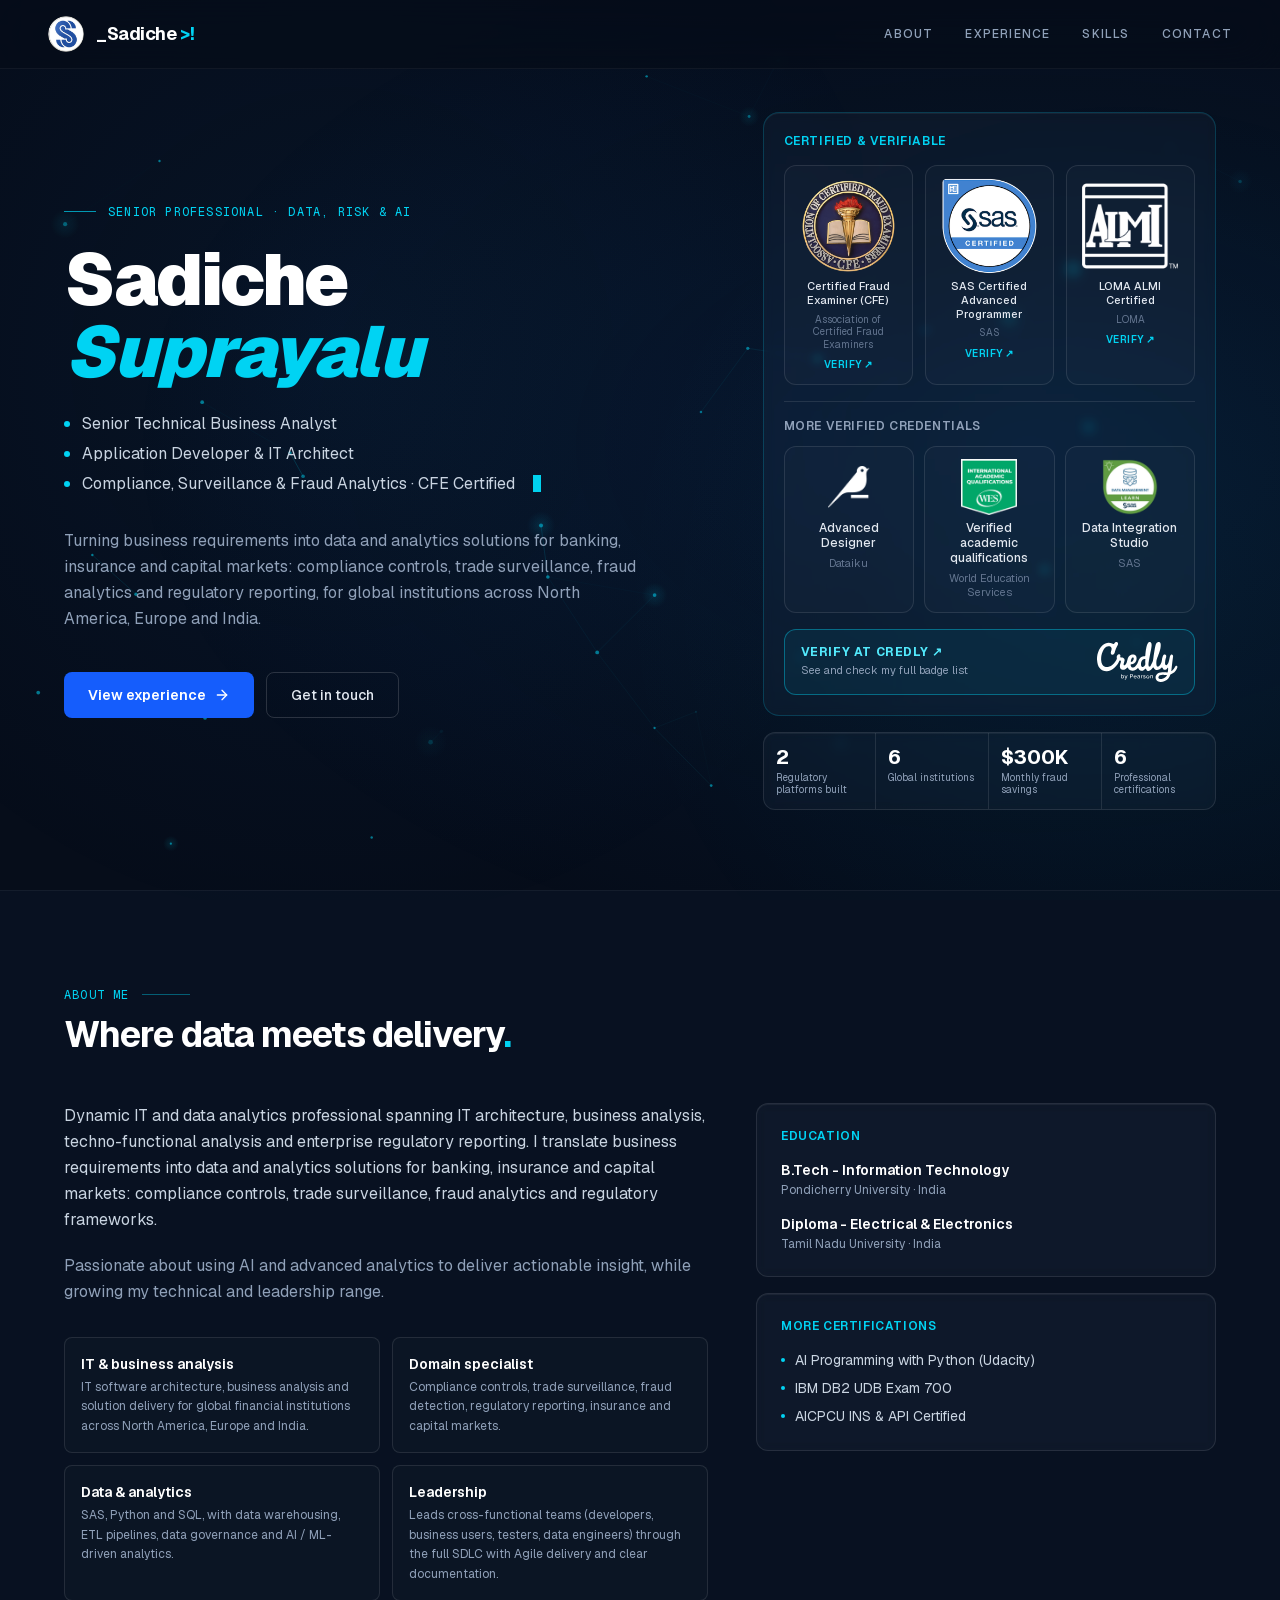
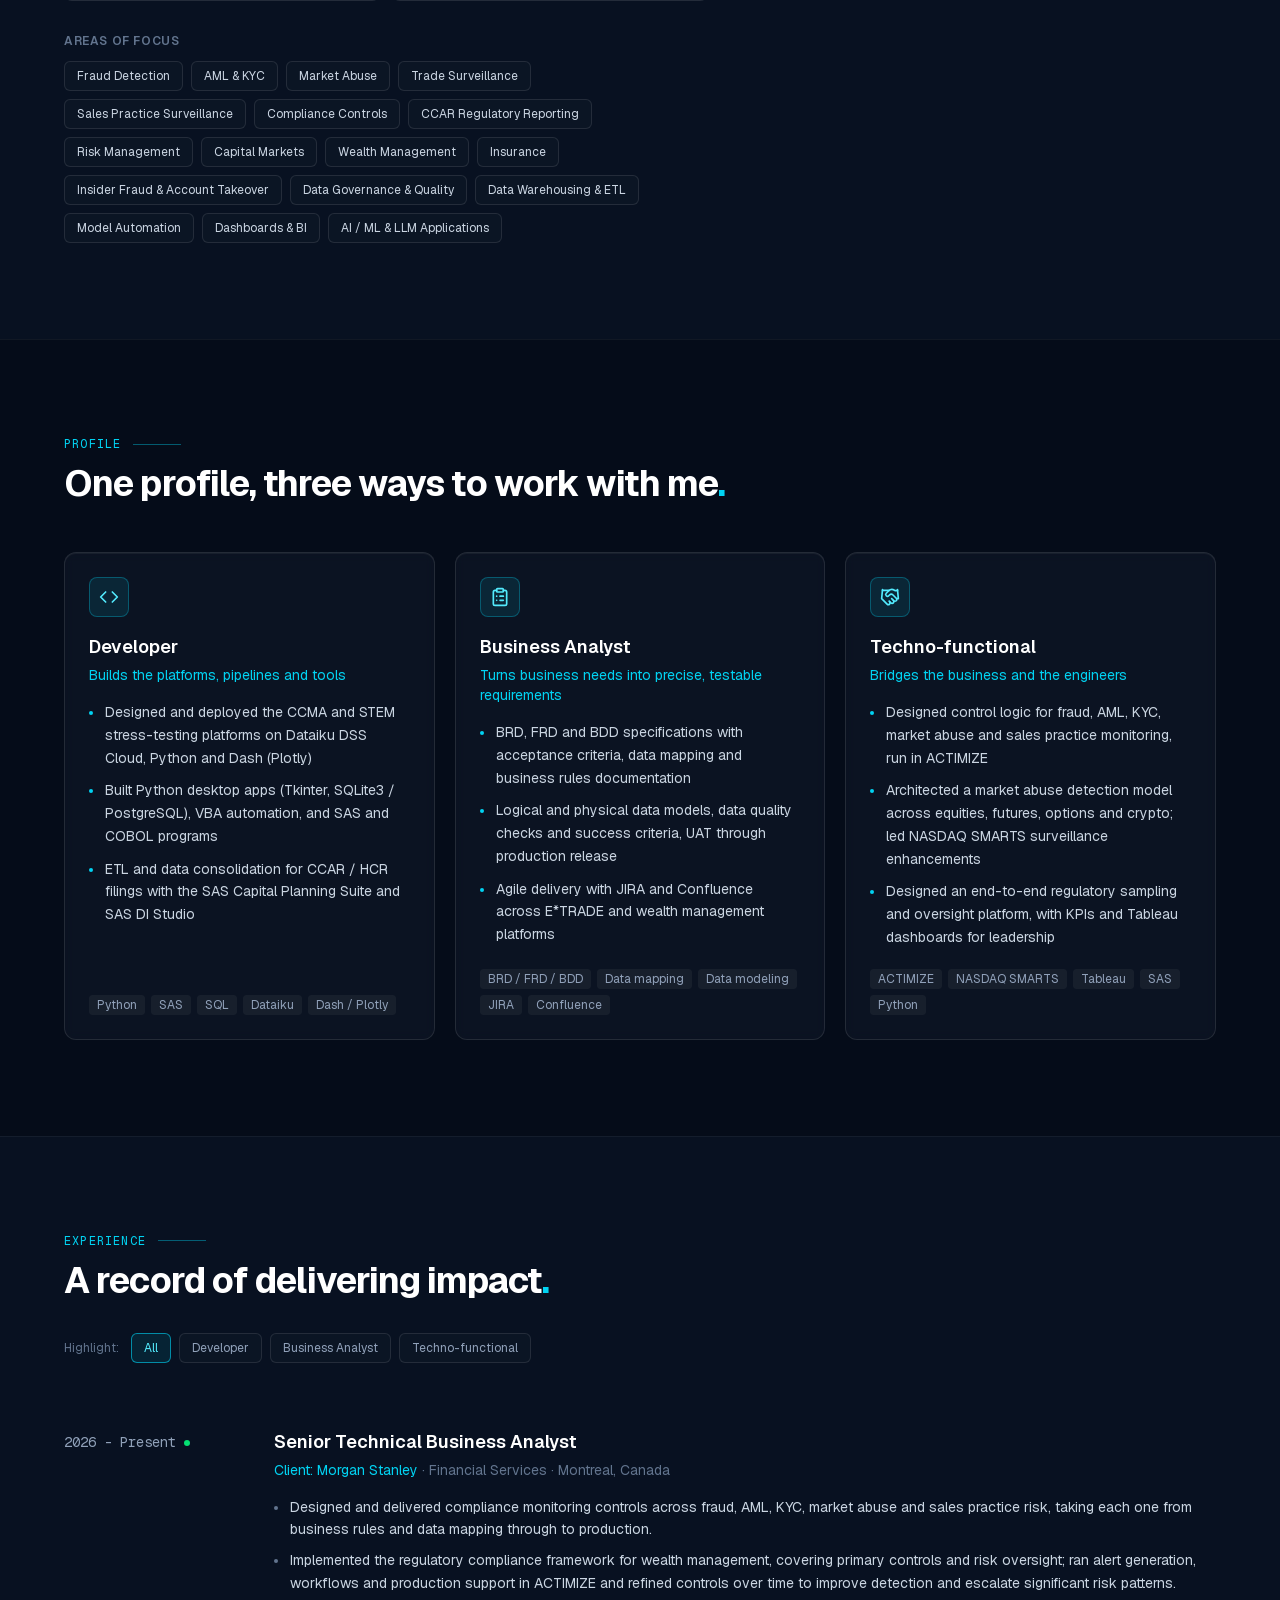
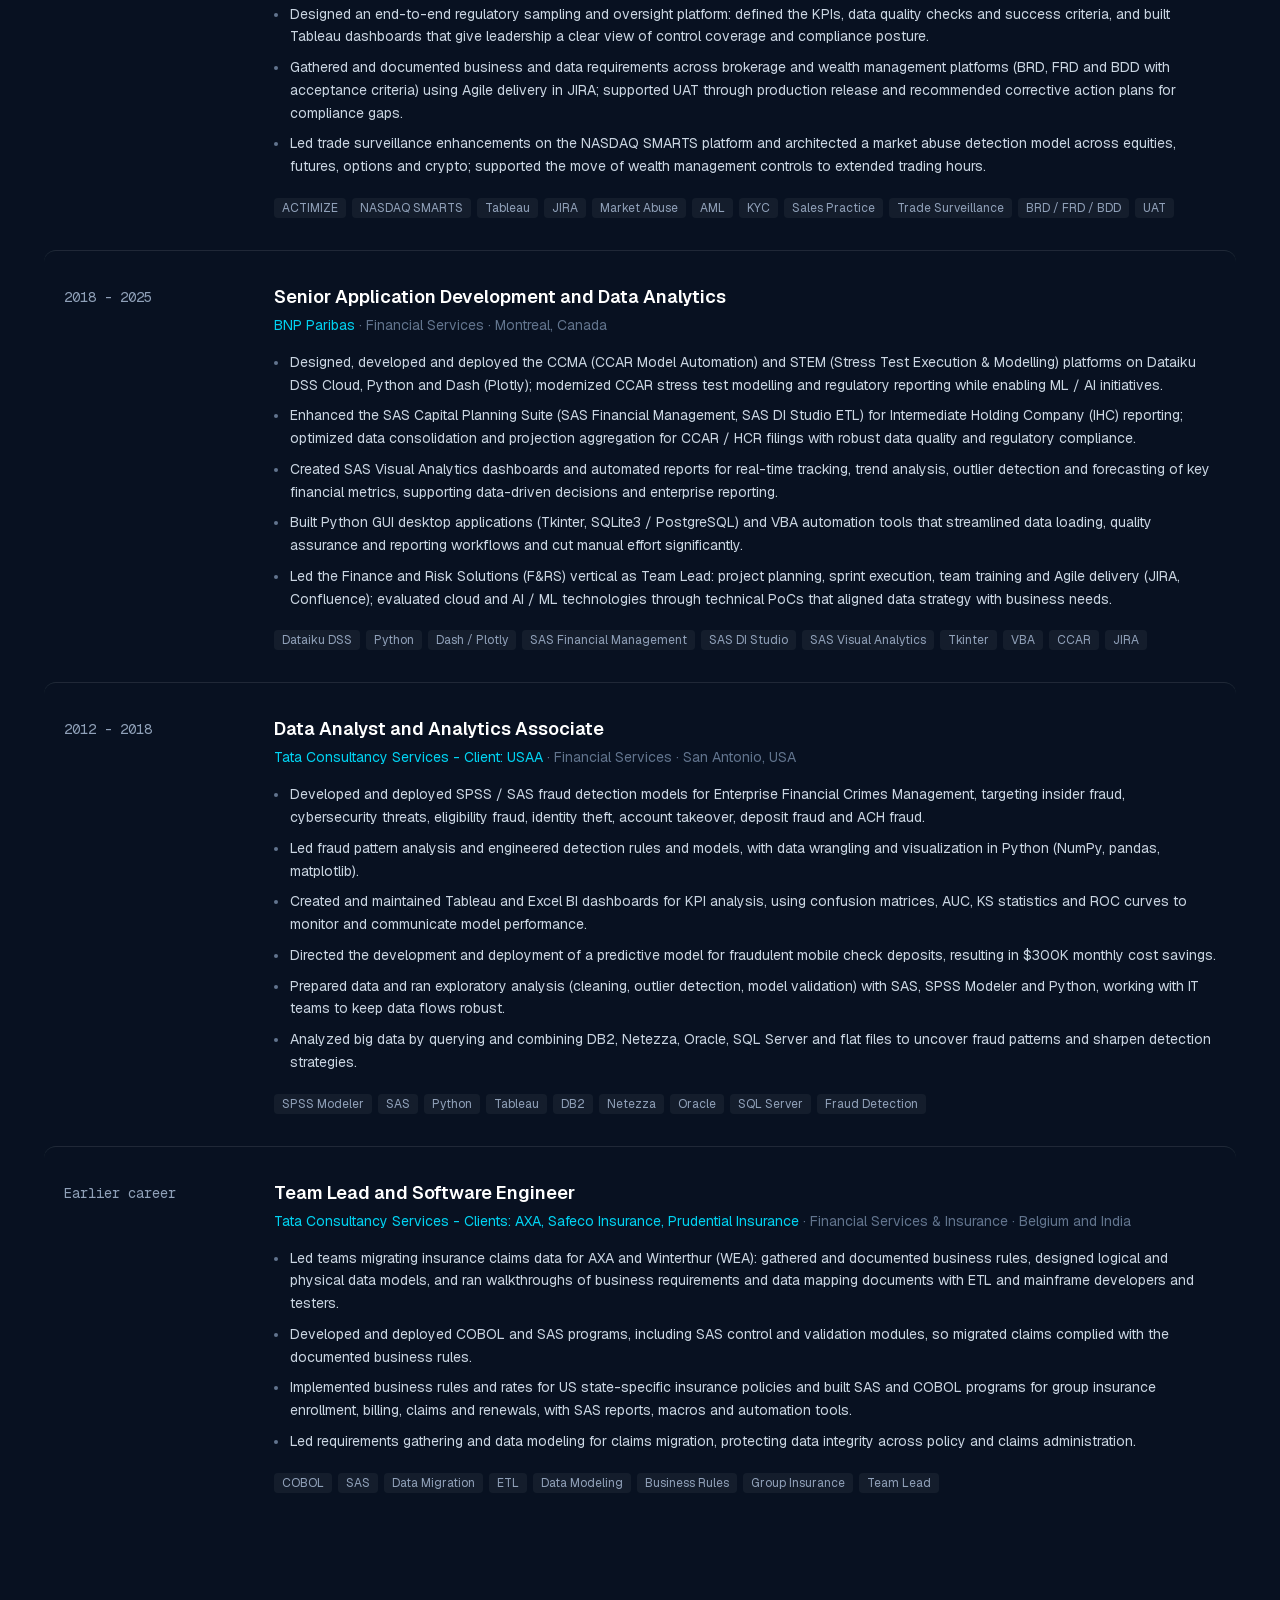
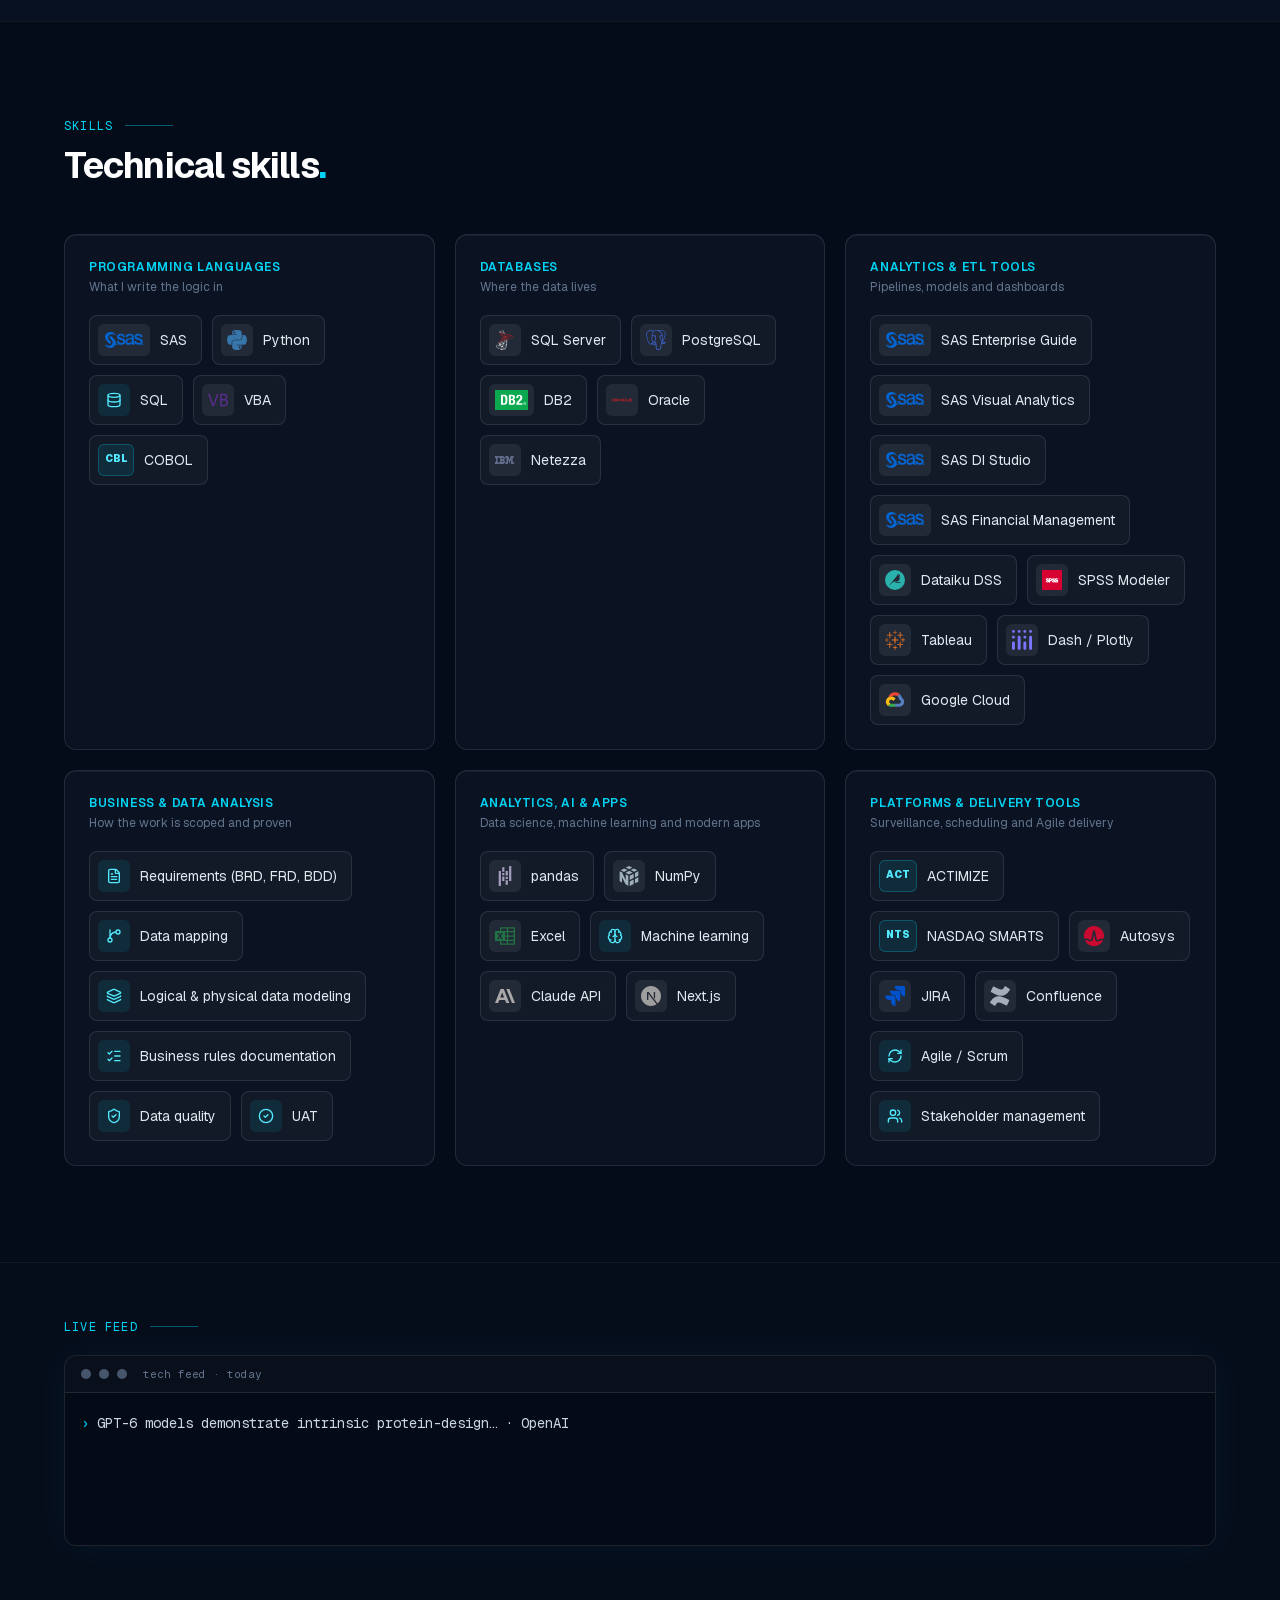
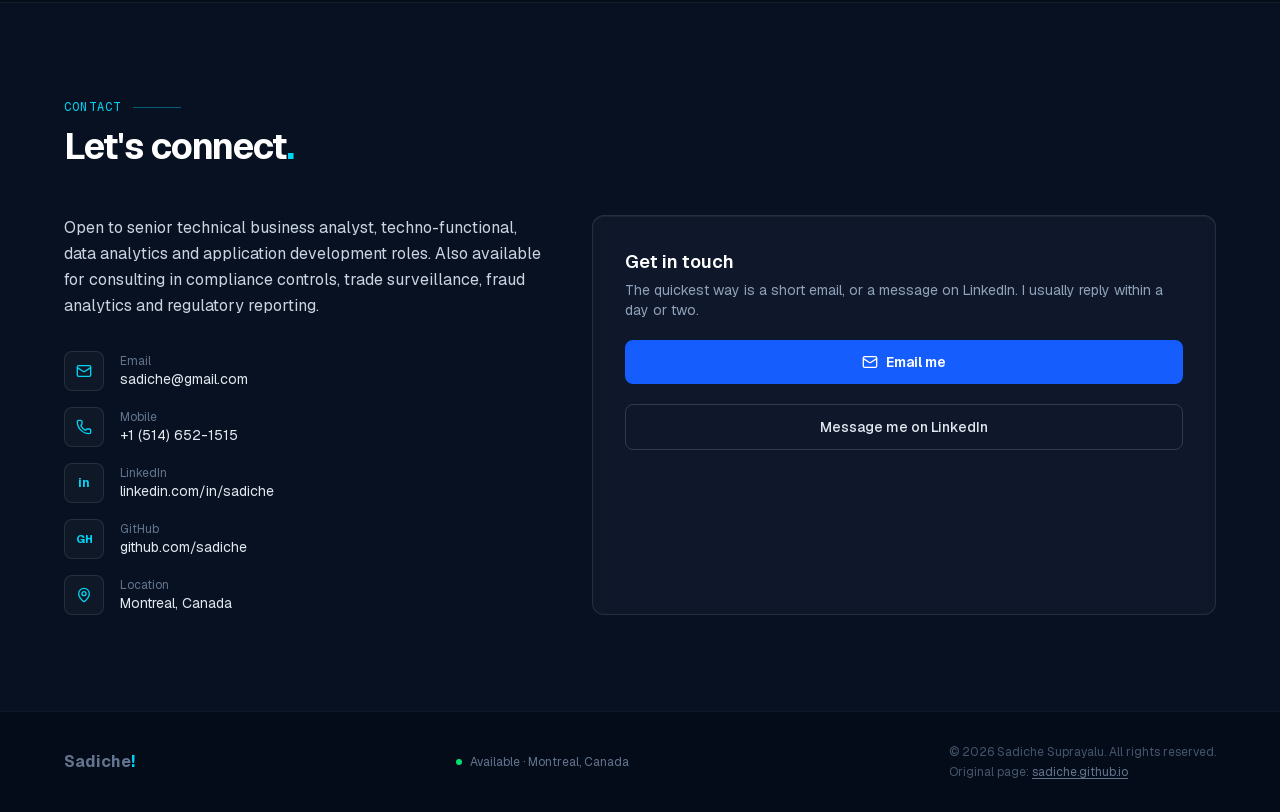
==== commit 8eadaf09: "Update public copy 2026-11-26 06:35" ====
--- a/index.html
+++ b/index.html
@@ -1,4 +1,4 @@
-<!DOCTYPE html><html lang="en" data-surface="flat" class="geist_a71539c9-module__T19VSG__variable geist_mono_8d43a2aa-module__8Li5zG__variable inter_fe8b9d92-module__LINzvG__variable space_grotesk_d7b50fc5-module__qeW00a__variable jetbrains_mono_7d65b77b-module__VxV-Ta__variable ibm_plex_sans_fbfe13bd-module__imwjEq__variable ibm_plex_mono_b1df0642-module__ou0oxa__variable manrope_de7b2fa9-module__1ltb7q__variable h-full antialiased" style="font-size:100%"><head><meta charSet="utf-8"/><meta name="viewport" content="width=device-width, initial-scale=1"/><link rel="preload" href="/brand/logo.png" as="image"/><link rel="preload" href="/certs/cfe.png" as="image"/><link rel="preload" href="/certs/sas-advanced.png" as="image"/><link rel="preload" href="/certs/almi.png" as="image"/><link rel="preload" href="/credly-logo.svg" as="image"/><link rel="stylesheet" href="/_next/static/chunks/200d-069qg795.css" nonce="YzRkNzNjZTctN2E5Yy00NDRiLTg3MGYtNjg4OWJmNzg2YjU5" data-precedence="next"/><link rel="stylesheet" href="/_next/static/chunks/3eu6ni7kxeyw9.css" nonce="YzRkNzNjZTctN2E5Yy00NDRiLTg3MGYtNjg4OWJmNzg2YjU5" data-precedence="next"/><link rel="stylesheet" href="/_next/static/chunks/1c4mnwk2vu65a.css" nonce="YzRkNzNjZTctN2E5Yy00NDRiLTg3MGYtNjg4OWJmNzg2YjU5" data-precedence="next"/><link rel="preload" as="script" fetchPriority="low" nonce="YzRkNzNjZTctN2E5Yy00NDRiLTg3MGYtNjg4OWJmNzg2YjU5" href="/_next/static/chunks/310vm2bl3xxpt.js"/><script src="/_next/static/chunks/0ufyxag_pxqbt.js" async="" nonce="YzRkNzNjZTctN2E5Yy00NDRiLTg3MGYtNjg4OWJmNzg2YjU5"></script><script src="/_next/static/chunks/3byuobrkyz9bj.js" async="" nonce="YzRkNzNjZTctN2E5Yy00NDRiLTg3MGYtNjg4OWJmNzg2YjU5"></script><script src="/_next/static/chunks/1zlqhuipo__7h.js" async="" nonce="YzRkNzNjZTctN2E5Yy00NDRiLTg3MGYtNjg4OWJmNzg2YjU5"></script><script src="/_next/static/chunks/turbopack-21zm0yjtflygf.js" async="" nonce="YzRkNzNjZTctN2E5Yy00NDRiLTg3MGYtNjg4OWJmNzg2YjU5"></script><script src="/_next/static/chunks/1t4m_9we0-lp4.js" async="" crossorigin="" nonce="YzRkNzNjZTctN2E5Yy00NDRiLTg3MGYtNjg4OWJmNzg2YjU5"></script><script src="/_next/static/chunks/05x-luxuv8jsf.js" async="" crossorigin="" nonce="YzRkNzNjZTctN2E5Yy00NDRiLTg3MGYtNjg4OWJmNzg2YjU5"></script><script src="/_next/static/chunks/3aj9_sbqz7gwm.js" async="" crossorigin="" nonce="YzRkNzNjZTctN2E5Yy00NDRiLTg3MGYtNjg4OWJmNzg2YjU5"></script><meta name="theme-color" content="#060d1a"/><title>Sadiche Suprayalu - Senior Technical Business Analyst</title><meta name="description" content="Senior Technical Business Analyst and developer in Montreal. Compliance controls, trade surveillance, fraud analytics and regulatory reporting. CFE certified."/><link rel="manifest" href="/manifest.webmanifest"/><link rel="canonical" href="https://sadiche.github.io"/><meta property="og:title" content="Sadiche Suprayalu - Senior Technical Business Analyst"/><meta property="og:description" content="Senior Technical Business Analyst and developer in Montreal. Compliance controls, trade surveillance, fraud analytics and regulatory reporting. CFE certified."/><meta property="og:url" content="https://sadiche.github.io"/><meta property="og:site_name" content="Sadiche Suprayalu"/><meta property="og:locale" content="en_CA"/><meta property="og:image" content="https://sadiche.github.io/share-image.png"/><meta property="og:image:width" content="1200"/><meta property="og:image:height" content="630"/><meta property="og:image:alt" content="Sadiche Suprayalu - Senior Technical Business Analyst"/><meta property="og:type" content="website"/><meta name="twitter:card" content="summary_large_image"/><meta name="twitter:title" content="Sadiche Suprayalu - Senior Technical Business Analyst"/><meta name="twitter:description" content="Senior Technical Business Analyst and developer in Montreal. Compliance controls, trade surveillance, fraud analytics and regulatory reporting. CFE certified."/><meta name="twitter:image" content="https://sadiche.github.io/share-image.png"/><link rel="icon" href="/favicon.ico?favicon.2ip7mes2xeu99.ico" sizes="48x48" type="image/x-icon"/><link rel="icon" href="/icon.png?icon.3r2syfvy280hx.png" sizes="512x512" type="image/png"/><link rel="apple-touch-icon" href="/apple-icon.png?apple-icon.0xvjilt-xyai7.png" sizes="180x180" type="image/png"/><meta name="next-size-adjust" content=""/><style>:root {
+<!DOCTYPE html><html lang="en" data-surface="flat" class="geist_a71539c9-module__T19VSG__variable geist_mono_8d43a2aa-module__8Li5zG__variable inter_fe8b9d92-module__LINzvG__variable space_grotesk_d7b50fc5-module__qeW00a__variable jetbrains_mono_7d65b77b-module__VxV-Ta__variable ibm_plex_sans_fbfe13bd-module__imwjEq__variable ibm_plex_mono_b1df0642-module__ou0oxa__variable manrope_de7b2fa9-module__1ltb7q__variable h-full antialiased" style="font-size:100%"><head><meta charSet="utf-8"/><meta name="viewport" content="width=device-width, initial-scale=1"/><link rel="preload" href="/brand/logo.png" as="image"/><link rel="preload" href="/certs/cfe.png" as="image"/><link rel="preload" href="/certs/sas-advanced.png" as="image"/><link rel="preload" href="/certs/almi.png" as="image"/><link rel="preload" href="/credly-logo.svg" as="image"/><link rel="stylesheet" href="/_next/static/chunks/200d-069qg795.css" nonce="NzYwNTU4NmMtMTcxNi00ZjUzLTk5YzktNzkyMmYwMDhkOTY3" data-precedence="next"/><link rel="stylesheet" href="/_next/static/chunks/3eu6ni7kxeyw9.css" nonce="NzYwNTU4NmMtMTcxNi00ZjUzLTk5YzktNzkyMmYwMDhkOTY3" data-precedence="next"/><link rel="stylesheet" href="/_next/static/chunks/1c4mnwk2vu65a.css" nonce="NzYwNTU4NmMtMTcxNi00ZjUzLTk5YzktNzkyMmYwMDhkOTY3" data-precedence="next"/><link rel="preload" as="script" fetchPriority="low" nonce="NzYwNTU4NmMtMTcxNi00ZjUzLTk5YzktNzkyMmYwMDhkOTY3" href="/_next/static/chunks/310vm2bl3xxpt.js"/><script src="/_next/static/chunks/0ufyxag_pxqbt.js" async="" nonce="NzYwNTU4NmMtMTcxNi00ZjUzLTk5YzktNzkyMmYwMDhkOTY3"></script><script src="/_next/static/chunks/3byuobrkyz9bj.js" async="" nonce="NzYwNTU4NmMtMTcxNi00ZjUzLTk5YzktNzkyMmYwMDhkOTY3"></script><script src="/_next/static/chunks/1zlqhuipo__7h.js" async="" nonce="NzYwNTU4NmMtMTcxNi00ZjUzLTk5YzktNzkyMmYwMDhkOTY3"></script><script src="/_next/static/chunks/turbopack-21zm0yjtflygf.js" async="" nonce="NzYwNTU4NmMtMTcxNi00ZjUzLTk5YzktNzkyMmYwMDhkOTY3"></script><script src="/_next/static/chunks/1t4m_9we0-lp4.js" async="" crossorigin="" nonce="NzYwNTU4NmMtMTcxNi00ZjUzLTk5YzktNzkyMmYwMDhkOTY3"></script><script src="/_next/static/chunks/05x-luxuv8jsf.js" async="" crossorigin="" nonce="NzYwNTU4NmMtMTcxNi00ZjUzLTk5YzktNzkyMmYwMDhkOTY3"></script><script src="/_next/static/chunks/3aj9_sbqz7gwm.js" async="" crossorigin="" nonce="NzYwNTU4NmMtMTcxNi00ZjUzLTk5YzktNzkyMmYwMDhkOTY3"></script><meta name="theme-color" content="#060d1a"/><title>Sadiche Suprayalu - Senior Technical Business Analyst</title><meta name="description" content="Senior Technical Business Analyst and developer in Montreal. Compliance controls, trade surveillance, fraud analytics and regulatory reporting. CFE certified."/><link rel="manifest" href="/manifest.webmanifest"/><link rel="canonical" href="https://sadiche.github.io"/><meta property="og:title" content="Sadiche Suprayalu - Senior Technical Business Analyst"/><meta property="og:description" content="Senior Technical Business Analyst and developer in Montreal. Compliance controls, trade surveillance, fraud analytics and regulatory reporting. CFE certified."/><meta property="og:url" content="https://sadiche.github.io"/><meta property="og:site_name" content="Sadiche Suprayalu"/><meta property="og:locale" content="en_CA"/><meta property="og:image" content="https://sadiche.github.io/share-image.png"/><meta property="og:image:width" content="1200"/><meta property="og:image:height" content="630"/><meta property="og:image:alt" content="Sadiche Suprayalu - Senior Technical Business Analyst"/><meta property="og:type" content="website"/><meta name="twitter:card" content="summary_large_image"/><meta name="twitter:title" content="Sadiche Suprayalu - Senior Technical Business Analyst"/><meta name="twitter:description" content="Senior Technical Business Analyst and developer in Montreal. Compliance controls, trade surveillance, fraud analytics and regulatory reporting. CFE certified."/><meta name="twitter:image" content="https://sadiche.github.io/share-image.png"/><link rel="icon" href="/favicon.ico?favicon.2ip7mes2xeu99.ico" sizes="48x48" type="image/x-icon"/><link rel="icon" href="/icon.png?icon.3r2syfvy280hx.png" sizes="512x512" type="image/png"/><link rel="apple-touch-icon" href="/apple-icon.png?apple-icon.0xvjilt-xyai7.png" sizes="180x180" type="image/png"/><meta name="next-size-adjust" content=""/><style>:root {
 --bg-primary: #060d1a;
 --bg-secondary: #0a1628;
 --bg-surface: rgba(255,255,255,0.03);
@@ -17,4 +17,4 @@
 --r-lg: 0.5rem;
 --r-xl: 0.75rem;
 --r-2xl: 1rem;
-}</style><script src="/_next/static/chunks/0cz1d0mv5g_q7.js" noModule="" nonce="YzRkNzNjZTctN2E5Yy00NDRiLTg3MGYtNjg4OWJmNzg2YjU5"></script></head><body class="min-h-full flex flex-col"><div hidden=""><!--$--><!--/$--></div><main class="landing-classic isolate relative min-h-screen bg-[#060d1a] text-white font-sans"><canvas aria-hidden="true" class="fixed -z-10 inset-0 w-full h-full pointer-events-none"></canvas><script type="application/ld+json">{"@context":"https://schema.org","@type":"Person","name":"Sadiche Suprayalu","jobTitle":"Senior Technical Business Analyst","description":"Senior Technical Business Analyst and developer in Montreal. Compliance controls, trade surveillance, fraud analytics and regulatory reporting. CFE certified.","address":{"@type":"PostalAddress","addressLocality":"Montreal","addressCountry":"CA"},"knowsAbout":["Fraud detection","Anti-money laundering","Trade surveillance","Market abuse surveillance","Compliance controls","Regulatory reporting (CCAR)","Risk management","Data warehousing and ETL","Business analysis","Python and SAS development","AI and machine learning"],"sameAs":["https://linkedin.com/in/sadiche","https://github.com/sadiche","https://www.credly.com/users/sadiche-suprayalu/badges"],"url":"https://sadiche.github.io/","image":"https://sadiche.github.io/brand/logo-512.png"}</script><nav class="fixed top-0 left-0 right-0 z-50 flex items-center justify-between px-6 lg:px-12 py-4 border-b border-white/5 backdrop-blur-xl bg-[#060d1a]/80"><div class="flex items-center gap-3"><span class="inline-flex items-center min-w-0 gap-3"><img src="/brand/logo.png" alt="Sadiche logo" width="36" height="36" class="w-9 h-9 shrink-0 rounded-full"/><span class="font-bold tracking-tight truncate text-lg ">_Sadiche<span class="text-cyan-400"> &gt;<!-- -->!</span></span></span><span data-name-slot="true" aria-hidden="true" class="hidden xl:inline-block ml-6 pl-6 border-l border-white/10 text-base font-black tracking-tight whitespace-nowrap opacity-0">Sadiche <span class="text-cyan-400 italic">Suprayalu</span></span></div><div class="hidden md:flex items-center gap-8"><a href="#about" class="text-xs font-medium text-slate-400 hover:text-white transition-colors uppercase tracking-widest">About</a><a href="#experience" class="text-xs font-medium text-slate-400 hover:text-white transition-colors uppercase tracking-widest">Experience</a><a href="#skills" class="text-xs font-medium text-slate-400 hover:text-white transition-colors uppercase tracking-widest">Skills</a><a href="#contact" class="text-xs font-medium text-slate-400 hover:text-white transition-colors uppercase tracking-widest">Contact</a></div></nav><div aria-hidden="true" style="visibility:hidden;will-change:transform, opacity;transform-origin:0 0" class="fixed left-0 top-0 z-[60] pointer-events-none whitespace-nowrap"><span class="block text-7xl font-black leading-none tracking-tight text-white">Sadiche<br/><span class="text-cyan-400 italic">Suprayalu</span></span></div><section class="min-h-[90vh] flex items-center px-6 lg:px-12 pt-28 pb-20 relative overflow-hidden"><div class="absolute inset-0 bg-[radial-gradient(ellipse_70%_60%_at_80%_50%,rgba(21,101,192,0.12),transparent)]"></div><div class="relative z-10 max-w-6xl mx-auto w-full grid grid-cols-1 lg:grid-cols-[1.4fr_1fr] gap-16 items-center"><div><div class="flex items-center gap-3 mb-6"><div class="w-8 h-px bg-cyan-400/70"></div><span class="font-mono text-xs text-cyan-400 tracking-widest uppercase">Senior Professional · Data, Risk &amp; AI</span></div><h1 data-name-hero="true" class="text-7xl font-black leading-none tracking-tight mb-4">Sadiche<br/><span class="text-cyan-400 italic">Suprayalu</span></h1><ul class="flex flex-col gap-1.5 mb-8 mt-6"><li class="flex items-center gap-3 text-slate-300 text-base"><span class="w-1.5 h-1.5 rounded-full bg-cyan-400 flex-shrink-0"></span>Senior Technical Business Analyst</li><li class="flex items-center gap-3 text-slate-300 text-base"><span class="w-1.5 h-1.5 rounded-full bg-cyan-400 flex-shrink-0"></span>Application Developer &amp; IT Architect</li><li class="flex items-center gap-3 text-slate-300 text-base"><span class="w-1.5 h-1.5 rounded-full bg-cyan-400 flex-shrink-0"></span>Compliance, Surveillance &amp; Fraud Analytics · CFE Certified<span class="fx-cursor" aria-hidden="true"></span></li></ul><p class="text-slate-400 text-base leading-relaxed max-w-xl mb-10">Turning business requirements into data and analytics solutions for banking, insurance and capital markets: compliance controls, trade surveillance, fraud analytics and regulatory reporting, for global institutions across North America, Europe and India.</p><div class="flex gap-3 flex-wrap"><a href="#experience" class="inline-flex items-center gap-2 px-6 py-3 rounded-lg bg-blue-600 hover:bg-blue-500 text-white text-sm font-semibold transition-colors">View experience <svg xmlns="http://www.w3.org/2000/svg" width="16" height="16" viewBox="0 0 24 24" fill="none" stroke="currentColor" stroke-width="2" stroke-linecap="round" stroke-linejoin="round" class="lucide lucide-arrow-right" aria-hidden="true"><path d="M5 12h14"></path><path d="m12 5 7 7-7 7"></path></svg></a><a href="#contact" class="inline-flex items-center gap-2 px-6 py-3 rounded-lg border border-white/15 text-slate-200 text-sm font-medium hover:border-white/30 hover:text-white transition-colors">Get in touch</a></div></div><div class="flex flex-col gap-4"><div class="rounded-2xl border border-cyan-400/20 bg-white/[0.02] p-5 fx-trace fx-glass"><div class="flex items-center justify-between gap-3 mb-4"><span class="text-xs font-semibold text-cyan-400 uppercase tracking-wider">Certified &amp; verifiable</span></div><div class="grid gap-3 grid-cols-3"><a href="https://www.credly.com/badges/b32b9617-be67-4664-867b-9b96c53bd16d" target="_blank" rel="noopener noreferrer" title="Verify Certified Fraud Examiner (CFE) with the issuer" class="flex flex-col items-center gap-1.5 rounded-xl border border-white/10 bg-white/[0.02] p-3 fx-trace hover:border-cyan-400/50 hover:bg-white/[0.05] transition-colors"><img src="/certs/cfe.png" alt="Certified Fraud Examiner (CFE)" width="96" height="96" class="w-20 h-20 sm:w-24 sm:h-24 object-cover rounded-lg"/><span class="text-[11px] leading-tight text-slate-200 text-center font-medium">Certified Fraud Examiner (CFE)</span><span class="text-[10px] leading-tight text-slate-500 text-center">Association of Certified Fraud Examiners</span><span class="text-[10px] font-semibold text-cyan-400 uppercase tracking-wider">Verify ↗</span></a><a href="https://www.credly.com/badges/848e6ad4-ab6b-4104-b529-9835cd498cbd" target="_blank" rel="noopener noreferrer" title="Verify SAS Certified Advanced Programmer with the issuer" class="flex flex-col items-center gap-1.5 rounded-xl border border-white/10 bg-white/[0.02] p-3 fx-trace hover:border-cyan-400/50 hover:bg-white/[0.05] transition-colors"><img src="/certs/sas-advanced.png" alt="SAS Certified Advanced Programmer" width="96" height="96" class="w-20 h-20 sm:w-24 sm:h-24 object-cover rounded-lg"/><span class="text-[11px] leading-tight text-slate-200 text-center font-medium">SAS Certified Advanced Programmer</span><span class="text-[10px] leading-tight text-slate-500 text-center">SAS</span><span class="text-[10px] font-semibold text-cyan-400 uppercase tracking-wider">Verify ↗</span></a><a href="https://verify.loma.org/badge/329EE0B9CFC04869B4818CDD501AE6D4" target="_blank" rel="noopener noreferrer" title="Verify LOMA ALMI Certified with the issuer" class="flex flex-col items-center gap-1.5 rounded-xl border border-white/10 bg-white/[0.02] p-3 fx-trace hover:border-cyan-400/50 hover:bg-white/[0.05] transition-colors"><img src="/certs/almi.png" alt="LOMA ALMI Certified" width="96" height="96" class="w-20 h-20 sm:w-24 sm:h-24 object-cover rounded-lg"/><span class="text-[11px] leading-tight text-slate-200 text-center font-medium">LOMA ALMI Certified</span><span class="text-[10px] leading-tight text-slate-500 text-center">LOMA</span><span class="text-[10px] font-semibold text-cyan-400 uppercase tracking-wider">Verify ↗</span></a></div><div class="mt-4 pt-4 border-t border-white/10"><div class="text-xs font-semibold text-slate-400 uppercase tracking-wider mb-3">More verified credentials</div><div class="grid grid-cols-3 gap-2.5"><a href="https://verify.skilljar.com/c/269dmzztx7g7" target="_blank" rel="noopener noreferrer" title="Dataiku Advanced Designer Certificate · Dataiku (verify)" aria-label="Dataiku Advanced Designer Certificate, Dataiku, verify with the issuer" class="flex flex-col items-center gap-1.5 rounded-xl border border-white/10 bg-white/[0.02] p-3 fx-trace hover:border-cyan-400/50 hover:bg-white/[0.05] transition-colors"><img src="/certs/dataiku.png" alt="Dataiku Advanced Designer Certificate" width="56" height="56" loading="lazy" class="w-14 h-14 object-contain"/><span class="text-xs leading-tight text-slate-200 text-center font-medium">Advanced Designer</span><span class="text-[11px] leading-tight text-slate-500 text-center">Dataiku</span></a><a href="https://www.credly.com/badges/a4a3486a-5219-4f41-97b2-f5b1d8ecb7a4" target="_blank" rel="noopener noreferrer" title="Verified International Academic Qualifications · World Education Services (verify)" aria-label="Verified International Academic Qualifications, World Education Services, verify with the issuer" class="flex flex-col items-center gap-1.5 rounded-xl border border-white/10 bg-white/[0.02] p-3 fx-trace hover:border-cyan-400/50 hover:bg-white/[0.05] transition-colors"><img src="/certs/wes.png" alt="Verified International Academic Qualifications" width="56" height="56" loading="lazy" class="w-14 h-14 object-contain"/><span class="text-xs leading-tight text-slate-200 text-center font-medium">Verified academic qualifications</span><span class="text-[11px] leading-tight text-slate-500 text-center">World Education Services</span></a><a href="https://www.credly.com/badges/36ac0eb2-5b8c-4744-b4ea-404d10615a77" target="_blank" rel="noopener noreferrer" title="SAS Data Integration Studio: Fast Track · SAS (verify)" aria-label="SAS Data Integration Studio: Fast Track, SAS, verify with the issuer" class="flex flex-col items-center gap-1.5 rounded-xl border border-white/10 bg-white/[0.02] p-3 fx-trace hover:border-cyan-400/50 hover:bg-white/[0.05] transition-colors"><img src="/certs/sas-dis.png" alt="SAS Data Integration Studio: Fast Track" width="56" height="56" loading="lazy" class="w-14 h-14 object-contain"/><span class="text-xs leading-tight text-slate-200 text-center font-medium">Data Integration Studio</span><span class="text-[11px] leading-tight text-slate-500 text-center">SAS</span></a></div></div><a href="https://www.credly.com/users/sadiche-suprayalu/badges" target="_blank" rel="noopener noreferrer" aria-label="Verify my credentials at Credly (opens in a new tab)" class="fx-trace mt-4 flex items-center justify-between gap-4 rounded-xl border border-cyan-400/40 bg-cyan-400/[0.06] px-4 py-3 hover:border-cyan-400/70 hover:bg-cyan-400/[0.1] transition-colors"><span><span class="block text-xs font-bold text-cyan-300 uppercase tracking-wider">Verify at Credly ↗</span><span class="block text-[11px] text-slate-400 mt-0.5">See and check my full badge list</span></span><img src="/credly-logo.svg" alt="Credly" width="97" height="48" class="h-10 w-auto shrink-0"/></a></div><div class="grid grid-cols-4 rounded-xl border border-white/10 bg-white/[0.02] overflow-hidden fx-trace fx-glass"><div class="px-3 py-3 border-r border-white/10"><div class="text-xl font-bold text-white leading-tight">2</div><div class="text-[10px] leading-tight text-slate-400 mt-0.5">Regulatory platforms built</div></div><div class="px-3 py-3 border-r border-white/10"><div class="text-xl font-bold text-white leading-tight">6</div><div class="text-[10px] leading-tight text-slate-400 mt-0.5">Global institutions</div></div><div class="px-3 py-3 border-r border-white/10"><div class="text-xl font-bold text-white leading-tight">$300K</div><div class="text-[10px] leading-tight text-slate-400 mt-0.5">Monthly fraud savings</div></div><div class="px-3 py-3 "><div class="text-xl font-bold text-white leading-tight">6</div><div class="text-[10px] leading-tight text-slate-400 mt-0.5">Professional certifications</div></div></div></div></div></section><section id="about" class="scroll-mt-20 py-24 px-6 lg:px-12 bg-[#0a1628]/50 border-t border-white/5"><div class="max-w-6xl mx-auto"><div class="mb-12"><div class="flex items-center gap-3 mb-3"><span class="font-mono text-xs text-cyan-400 tracking-widest uppercase">About me</span><div class="h-px w-12 bg-cyan-400/40"></div></div><h2 class="text-3xl md:text-4xl font-bold tracking-tight text-white">Where data meets delivery<span class="text-cyan-400">.</span></h2></div><div class="grid grid-cols-1 lg:grid-cols-[1.4fr_1fr] gap-12"><div><p class="text-slate-300 text-base leading-relaxed mb-5">Dynamic IT and data analytics professional spanning IT architecture, business analysis, techno-functional analysis and enterprise regulatory reporting. I translate business requirements into data and analytics solutions for banking, insurance and capital markets: compliance controls, trade surveillance, fraud analytics and regulatory frameworks.</p><p class="text-slate-400 text-base leading-relaxed mb-8">Passionate about using AI and advanced analytics to deliver actionable insight, while growing my technical and leadership range.</p><div class="grid grid-cols-1 sm:grid-cols-2 gap-3 mb-8"><div class="fx-trace rounded-lg border border-white/10 bg-white/[0.02] p-4"><div class="text-sm font-semibold text-white mb-1">IT &amp; business analysis</div><p class="text-xs text-slate-400 leading-relaxed">IT software architecture, business analysis and solution delivery for global financial institutions across North America, Europe and India.</p></div><div class="fx-trace rounded-lg border border-white/10 bg-white/[0.02] p-4"><div class="text-sm font-semibold text-white mb-1">Domain specialist</div><p class="text-xs text-slate-400 leading-relaxed">Compliance controls, trade surveillance, fraud detection, regulatory reporting, insurance and capital markets.</p></div><div class="fx-trace rounded-lg border border-white/10 bg-white/[0.02] p-4"><div class="text-sm font-semibold text-white mb-1">Data &amp; analytics</div><p class="text-xs text-slate-400 leading-relaxed">SAS, Python and SQL, with data warehousing, ETL pipelines, data governance and AI / ML-driven analytics.</p></div><div class="fx-trace rounded-lg border border-white/10 bg-white/[0.02] p-4"><div class="text-sm font-semibold text-white mb-1">Leadership</div><p class="text-xs text-slate-400 leading-relaxed">Leads cross-functional teams (developers, business users, testers, data engineers) through the full SDLC with Agile delivery and clear documentation.</p></div></div><div class="text-xs font-semibold text-slate-500 uppercase tracking-wider mb-3">Areas of focus</div><div class="flex flex-wrap gap-2"><span class="px-3 py-1.5 rounded-md border border-white/10 bg-white/[0.02] text-slate-300 text-xs fx-trace">Fraud Detection</span><span class="px-3 py-1.5 rounded-md border border-white/10 bg-white/[0.02] text-slate-300 text-xs fx-trace">AML &amp; KYC</span><span class="px-3 py-1.5 rounded-md border border-white/10 bg-white/[0.02] text-slate-300 text-xs fx-trace">Market Abuse</span><span class="px-3 py-1.5 rounded-md border border-white/10 bg-white/[0.02] text-slate-300 text-xs fx-trace">Trade Surveillance</span><span class="px-3 py-1.5 rounded-md border border-white/10 bg-white/[0.02] text-slate-300 text-xs fx-trace">Sales Practice Surveillance</span><span class="px-3 py-1.5 rounded-md border border-white/10 bg-white/[0.02] text-slate-300 text-xs fx-trace">Compliance Controls</span><span class="px-3 py-1.5 rounded-md border border-white/10 bg-white/[0.02] text-slate-300 text-xs fx-trace">CCAR Regulatory Reporting</span><span class="px-3 py-1.5 rounded-md border border-white/10 bg-white/[0.02] text-slate-300 text-xs fx-trace">Risk Management</span><span class="px-3 py-1.5 rounded-md border border-white/10 bg-white/[0.02] text-slate-300 text-xs fx-trace">Capital Markets</span><span class="px-3 py-1.5 rounded-md border border-white/10 bg-white/[0.02] text-slate-300 text-xs fx-trace">Wealth Management</span><span class="px-3 py-1.5 rounded-md border border-white/10 bg-white/[0.02] text-slate-300 text-xs fx-trace">Insurance</span><span class="px-3 py-1.5 rounded-md border border-white/10 bg-white/[0.02] text-slate-300 text-xs fx-trace">Insider Fraud &amp; Account Takeover</span><span class="px-3 py-1.5 rounded-md border border-white/10 bg-white/[0.02] text-slate-300 text-xs fx-trace">Data Governance &amp; Quality</span><span class="px-3 py-1.5 rounded-md border border-white/10 bg-white/[0.02] text-slate-300 text-xs fx-trace">Data Warehousing &amp; ETL</span><span class="px-3 py-1.5 rounded-md border border-white/10 bg-white/[0.02] text-slate-300 text-xs fx-trace">Model Automation</span><span class="px-3 py-1.5 rounded-md border border-white/10 bg-white/[0.02] text-slate-300 text-xs fx-trace">Dashboards &amp; BI</span><span class="px-3 py-1.5 rounded-md border border-white/10 bg-white/[0.02] text-slate-300 text-xs fx-trace">AI / ML &amp; LLM Applications</span></div></div><div class="flex flex-col gap-4"><div class="rounded-xl border border-white/10 bg-white/[0.02] p-6 fx-trace fx-glass"><div class="text-xs font-semibold text-cyan-400 uppercase tracking-wider mb-4">Education</div><div class="flex flex-col gap-4"><div><div class="font-semibold text-sm text-white">B.Tech - Information Technology</div><div class="text-xs text-slate-400 mt-0.5">Pondicherry University · India</div></div><div><div class="font-semibold text-sm text-white">Diploma - Electrical &amp; Electronics</div><div class="text-xs text-slate-400 mt-0.5">Tamil Nadu University · India</div></div></div></div><div class="rounded-xl border border-white/10 bg-white/[0.02] p-6 fx-trace fx-glass"><div class="text-xs font-semibold text-cyan-400 uppercase tracking-wider mb-4">More certifications</div><ul class="flex flex-col gap-2"><li class="flex items-start gap-2.5 text-sm text-slate-300"><span class="w-1 h-1 rounded-full bg-cyan-400 mt-2 flex-shrink-0"></span>AI Programming with Python (Udacity)</li><li class="flex items-start gap-2.5 text-sm text-slate-300"><span class="w-1 h-1 rounded-full bg-cyan-400 mt-2 flex-shrink-0"></span>IBM DB2 UDB Exam 700</li><li class="flex items-start gap-2.5 text-sm text-slate-300"><span class="w-1 h-1 rounded-full bg-cyan-400 mt-2 flex-shrink-0"></span>AICPCU INS &amp; API Certified</li></ul></div></div></div></div></section><section id="profile" class="scroll-mt-20 py-24 px-6 lg:px-12 bg-[#060d1a]/30 border-t border-white/5"><div class="max-w-6xl mx-auto"><div class="mb-12"><div class="flex items-center gap-3 mb-3"><span class="font-mono text-xs text-cyan-400 tracking-widest uppercase">Profile</span><div class="h-px w-12 bg-cyan-400/40"></div></div><h2 class="text-3xl md:text-4xl font-bold tracking-tight text-white">One profile, three ways to work with me<span class="text-cyan-400">.</span></h2></div><div class="grid grid-cols-1 md:grid-cols-3 gap-5"><div class="flex flex-col rounded-xl border border-white/10 bg-white/[0.02] p-6 fx-trace fx-glass"><span class="w-10 h-10 rounded-lg border border-cyan-400/30 bg-cyan-400/10 text-cyan-300 flex items-center justify-center mb-4"><svg xmlns="http://www.w3.org/2000/svg" width="20" height="20" viewBox="0 0 24 24" fill="none" stroke="currentColor" stroke-width="2" stroke-linecap="round" stroke-linejoin="round" class="lucide lucide-code" aria-hidden="true"><path d="m16 18 6-6-6-6"></path><path d="m8 6-6 6 6 6"></path></svg></span><h3 class="text-lg font-semibold text-white">Developer</h3><p class="text-sm text-cyan-400 mt-1 mb-4">Builds the platforms, pipelines and tools</p><ul class="flex flex-col gap-2.5 mb-5 flex-1"><li class="flex gap-3 text-sm text-slate-300 leading-relaxed"><span class="w-1 h-1 rounded-full bg-cyan-400 mt-2.5 flex-shrink-0"></span>Designed and deployed the CCMA and STEM stress-testing platforms on Dataiku DSS Cloud, Python and Dash (Plotly)</li><li class="flex gap-3 text-sm text-slate-300 leading-relaxed"><span class="w-1 h-1 rounded-full bg-cyan-400 mt-2.5 flex-shrink-0"></span>Built Python desktop apps (Tkinter, SQLite3 / PostgreSQL), VBA automation, and SAS and COBOL programs</li><li class="flex gap-3 text-sm text-slate-300 leading-relaxed"><span class="w-1 h-1 rounded-full bg-cyan-400 mt-2.5 flex-shrink-0"></span>ETL and data consolidation for CCAR / HCR filings with the SAS Capital Planning Suite and SAS DI Studio</li></ul><div class="flex flex-wrap gap-1.5"><span class="px-2 py-0.5 rounded bg-white/5 text-xs text-slate-400">Python</span><span class="px-2 py-0.5 rounded bg-white/5 text-xs text-slate-400">SAS</span><span class="px-2 py-0.5 rounded bg-white/5 text-xs text-slate-400">SQL</span><span class="px-2 py-0.5 rounded bg-white/5 text-xs text-slate-400">Dataiku</span><span class="px-2 py-0.5 rounded bg-white/5 text-xs text-slate-400">Dash / Plotly</span></div></div><div class="flex flex-col rounded-xl border border-white/10 bg-white/[0.02] p-6 fx-trace fx-glass"><span class="w-10 h-10 rounded-lg border border-cyan-400/30 bg-cyan-400/10 text-cyan-300 flex items-center justify-center mb-4"><svg xmlns="http://www.w3.org/2000/svg" width="20" height="20" viewBox="0 0 24 24" fill="none" stroke="currentColor" stroke-width="2" stroke-linecap="round" stroke-linejoin="round" class="lucide lucide-clipboard-list" aria-hidden="true"><rect width="8" height="4" x="8" y="2" rx="1" ry="1"></rect><path d="M16 4h2a2 2 0 0 1 2 2v14a2 2 0 0 1-2 2H6a2 2 0 0 1-2-2V6a2 2 0 0 1 2-2h2"></path><path d="M12 11h4"></path><path d="M12 16h4"></path><path d="M8 11h.01"></path><path d="M8 16h.01"></path></svg></span><h3 class="text-lg font-semibold text-white">Business Analyst</h3><p class="text-sm text-cyan-400 mt-1 mb-4">Turns business needs into precise, testable requirements</p><ul class="flex flex-col gap-2.5 mb-5 flex-1"><li class="flex gap-3 text-sm text-slate-300 leading-relaxed"><span class="w-1 h-1 rounded-full bg-cyan-400 mt-2.5 flex-shrink-0"></span>BRD, FRD and BDD specifications with acceptance criteria, data mapping and business rules documentation</li><li class="flex gap-3 text-sm text-slate-300 leading-relaxed"><span class="w-1 h-1 rounded-full bg-cyan-400 mt-2.5 flex-shrink-0"></span>Logical and physical data models, data quality checks and success criteria, UAT through production release</li><li class="flex gap-3 text-sm text-slate-300 leading-relaxed"><span class="w-1 h-1 rounded-full bg-cyan-400 mt-2.5 flex-shrink-0"></span>Agile delivery with JIRA and Confluence across E*TRADE and wealth management platforms</li></ul><div class="flex flex-wrap gap-1.5"><span class="px-2 py-0.5 rounded bg-white/5 text-xs text-slate-400">BRD / FRD / BDD</span><span class="px-2 py-0.5 rounded bg-white/5 text-xs text-slate-400">Data mapping</span><span class="px-2 py-0.5 rounded bg-white/5 text-xs text-slate-400">Data modeling</span><span class="px-2 py-0.5 rounded bg-white/5 text-xs text-slate-400">JIRA</span><span class="px-2 py-0.5 rounded bg-white/5 text-xs text-slate-400">Confluence</span></div></div><div class="flex flex-col rounded-xl border border-white/10 bg-white/[0.02] p-6 fx-trace fx-glass"><span class="w-10 h-10 rounded-lg border border-cyan-400/30 bg-cyan-400/10 text-cyan-300 flex items-center justify-center mb-4"><svg xmlns="http://www.w3.org/2000/svg" width="20" height="20" viewBox="0 0 24 24" fill="none" stroke="currentColor" stroke-width="2" stroke-linecap="round" stroke-linejoin="round" class="lucide lucide-handshake" aria-hidden="true"><path d="m11 17 2 2a1 1 0 1 0 3-3"></path><path d="m14 14 2.5 2.5a1 1 0 1 0 3-3l-3.88-3.88a3 3 0 0 0-4.24 0l-.88.88a1 1 0 1 1-3-3l2.81-2.81a5.79 5.79 0 0 1 7.06-.87l.47.28a2 2 0 0 0 1.42.25L21 4"></path><path d="m21 3 1 11h-2"></path><path d="M3 3 2 14l6.5 6.5a1 1 0 1 0 3-3"></path><path d="M3 4h8"></path></svg></span><h3 class="text-lg font-semibold text-white">Techno-functional</h3><p class="text-sm text-cyan-400 mt-1 mb-4">Bridges the business and the engineers</p><ul class="flex flex-col gap-2.5 mb-5 flex-1"><li class="flex gap-3 text-sm text-slate-300 leading-relaxed"><span class="w-1 h-1 rounded-full bg-cyan-400 mt-2.5 flex-shrink-0"></span>Designed control logic for fraud, AML, KYC, market abuse and sales practice monitoring, run in ACTIMIZE</li><li class="flex gap-3 text-sm text-slate-300 leading-relaxed"><span class="w-1 h-1 rounded-full bg-cyan-400 mt-2.5 flex-shrink-0"></span>Architected a market abuse detection model across equities, futures, options and crypto; led NASDAQ SMARTS surveillance enhancements</li><li class="flex gap-3 text-sm text-slate-300 leading-relaxed"><span class="w-1 h-1 rounded-full bg-cyan-400 mt-2.5 flex-shrink-0"></span>Designed an end-to-end regulatory sampling and oversight platform, with KPIs and Tableau dashboards for leadership</li></ul><div class="flex flex-wrap gap-1.5"><span class="px-2 py-0.5 rounded bg-white/5 text-xs text-slate-400">ACTIMIZE</span><span class="px-2 py-0.5 rounded bg-white/5 text-xs text-slate-400">NASDAQ SMARTS</span><span class="px-2 py-0.5 rounded bg-white/5 text-xs text-slate-400">Tableau</span><span class="px-2 py-0.5 rounded bg-white/5 text-xs text-slate-400">SAS</span><span class="px-2 py-0.5 rounded bg-white/5 text-xs text-slate-400">Python</span></div></div></div></div></section><section id="experience" class="scroll-mt-20 py-24 px-6 lg:px-12 bg-[#0a1628]/50 border-t border-white/5"><div class="max-w-6xl mx-auto"><div class="mb-12"><div class="flex items-center gap-3 mb-3"><span class="font-mono text-xs text-cyan-400 tracking-widest uppercase">Experience</span><div class="h-px w-12 bg-cyan-400/40"></div></div><h2 class="text-3xl md:text-4xl font-bold tracking-tight text-white">A record of delivering impact<span class="text-cyan-400">.</span></h2></div><div><div role="group" aria-label="Highlight experience by role" class="flex flex-wrap items-center gap-2 mb-8 -mt-4"><span class="text-xs text-slate-500 mr-1">Highlight:</span><button type="button" aria-pressed="true" class="px-3 py-1.5 rounded-md border text-xs transition-colors border-cyan-400/60 bg-cyan-400/10 text-cyan-300">All</button><button type="button" aria-pressed="false" class="px-3 py-1.5 rounded-md border text-xs transition-colors border-white/10 bg-white/[0.02] text-slate-400 hover:text-slate-200 hover:border-white/25">Developer</button><button type="button" aria-pressed="false" class="px-3 py-1.5 rounded-md border text-xs transition-colors border-white/10 bg-white/[0.02] text-slate-400 hover:text-slate-200 hover:border-white/25">Business Analyst</button><button type="button" aria-pressed="false" class="px-3 py-1.5 rounded-md border text-xs transition-colors border-white/10 bg-white/[0.02] text-slate-400 hover:text-slate-200 hover:border-white/25">Techno-functional</button></div><div class="flex flex-col"><article class="fx-trace rounded-xl px-5 -mx-5 grid grid-cols-1 md:grid-cols-[170px_1fr] gap-2 md:gap-10 py-8 border-t border-transparent"><div class="font-mono text-sm text-slate-400 md:pt-1">2026 - Present<span class="ml-2 inline-block w-1.5 h-1.5 rounded-full bg-green-400 align-middle" title="Current role"></span></div><div><h3 class="text-lg font-semibold text-white">Senior Technical Business Analyst</h3><div class="text-sm text-cyan-400 mt-1 mb-4">Client: Morgan Stanley<span class="text-slate-500"> · <!-- -->Financial Services<!-- --> · <!-- -->Montreal, Canada</span></div><ul class="flex flex-col gap-2 mb-5"><li class="flex gap-3 text-sm text-slate-300 leading-relaxed transition-opacity duration-300 "><span class="w-1 h-1 rounded-full bg-slate-500 mt-2.5 flex-shrink-0"></span>Designed and delivered compliance monitoring controls across fraud, AML, KYC, market abuse and sales practice risk, taking each one from business rules and data mapping through to production.</li><li class="flex gap-3 text-sm text-slate-300 leading-relaxed transition-opacity duration-300 "><span class="w-1 h-1 rounded-full bg-slate-500 mt-2.5 flex-shrink-0"></span>Implemented the regulatory compliance framework for wealth management, covering primary controls and risk oversight; ran alert generation, workflows and production support in ACTIMIZE and refined controls over time to improve detection and escalate significant risk patterns.</li><li class="flex gap-3 text-sm text-slate-300 leading-relaxed transition-opacity duration-300 "><span class="w-1 h-1 rounded-full bg-slate-500 mt-2.5 flex-shrink-0"></span>Designed an end-to-end regulatory sampling and oversight platform: defined the KPIs, data quality checks and success criteria, and built Tableau dashboards that give leadership a clear view of control coverage and compliance posture.</li><li class="flex gap-3 text-sm text-slate-300 leading-relaxed transition-opacity duration-300 "><span class="w-1 h-1 rounded-full bg-slate-500 mt-2.5 flex-shrink-0"></span>Gathered and documented business and data requirements across brokerage and wealth management platforms (BRD, FRD and BDD with acceptance criteria) using Agile delivery in JIRA; supported UAT through production release and recommended corrective action plans for compliance gaps.</li><li class="flex gap-3 text-sm text-slate-300 leading-relaxed transition-opacity duration-300 "><span class="w-1 h-1 rounded-full bg-slate-500 mt-2.5 flex-shrink-0"></span>Led trade surveillance enhancements on the NASDAQ SMARTS platform and architected a market abuse detection model across equities, futures, options and crypto; supported the move of wealth management controls to extended trading hours.</li></ul><div class="flex flex-wrap gap-1.5"><span class="px-2 py-0.5 rounded bg-white/5 text-xs text-slate-400">ACTIMIZE</span><span class="px-2 py-0.5 rounded bg-white/5 text-xs text-slate-400">NASDAQ SMARTS</span><span class="px-2 py-0.5 rounded bg-white/5 text-xs text-slate-400">Tableau</span><span class="px-2 py-0.5 rounded bg-white/5 text-xs text-slate-400">JIRA</span><span class="px-2 py-0.5 rounded bg-white/5 text-xs text-slate-400">Market Abuse</span><span class="px-2 py-0.5 rounded bg-white/5 text-xs text-slate-400">AML</span><span class="px-2 py-0.5 rounded bg-white/5 text-xs text-slate-400">KYC</span><span class="px-2 py-0.5 rounded bg-white/5 text-xs text-slate-400">Sales Practice</span><span class="px-2 py-0.5 rounded bg-white/5 text-xs text-slate-400">Trade Surveillance</span><span class="px-2 py-0.5 rounded bg-white/5 text-xs text-slate-400">BRD / FRD / BDD</span><span class="px-2 py-0.5 rounded bg-white/5 text-xs text-slate-400">UAT</span></div></div></article><article class="fx-trace rounded-xl px-5 -mx-5 grid grid-cols-1 md:grid-cols-[170px_1fr] gap-2 md:gap-10 py-8 border-t border-white/10"><div class="font-mono text-sm text-slate-400 md:pt-1">2018 - 2025</div><div><h3 class="text-lg font-semibold text-white">Senior Application Development and Data Analytics</h3><div class="text-sm text-cyan-400 mt-1 mb-4">BNP Paribas<span class="text-slate-500"> · <!-- -->Financial Services<!-- --> · <!-- -->Montreal, Canada</span></div><ul class="flex flex-col gap-2 mb-5"><li class="flex gap-3 text-sm text-slate-300 leading-relaxed transition-opacity duration-300 "><span class="w-1 h-1 rounded-full bg-slate-500 mt-2.5 flex-shrink-0"></span>Designed, developed and deployed the CCMA (CCAR Model Automation) and STEM (Stress Test Execution &amp; Modelling) platforms on Dataiku DSS Cloud, Python and Dash (Plotly); modernized CCAR stress test modelling and regulatory reporting while enabling ML / AI initiatives.</li><li class="flex gap-3 text-sm text-slate-300 leading-relaxed transition-opacity duration-300 "><span class="w-1 h-1 rounded-full bg-slate-500 mt-2.5 flex-shrink-0"></span>Enhanced the SAS Capital Planning Suite (SAS Financial Management, SAS DI Studio ETL) for Intermediate Holding Company (IHC) reporting; optimized data consolidation and projection aggregation for CCAR / HCR filings with robust data quality and regulatory compliance.</li><li class="flex gap-3 text-sm text-slate-300 leading-relaxed transition-opacity duration-300 "><span class="w-1 h-1 rounded-full bg-slate-500 mt-2.5 flex-shrink-0"></span>Created SAS Visual Analytics dashboards and automated reports for real-time tracking, trend analysis, outlier detection and forecasting of key financial metrics, supporting data-driven decisions and enterprise reporting.</li><li class="flex gap-3 text-sm text-slate-300 leading-relaxed transition-opacity duration-300 "><span class="w-1 h-1 rounded-full bg-slate-500 mt-2.5 flex-shrink-0"></span>Built Python GUI desktop applications (Tkinter, SQLite3 / PostgreSQL) and VBA automation tools that streamlined data loading, quality assurance and reporting workflows and cut manual effort significantly.</li><li class="flex gap-3 text-sm text-slate-300 leading-relaxed transition-opacity duration-300 "><span class="w-1 h-1 rounded-full bg-slate-500 mt-2.5 flex-shrink-0"></span>Led the Finance and Risk Solutions (F&amp;RS) vertical as Team Lead: project planning, sprint execution, team training and Agile delivery (JIRA, Confluence); evaluated cloud and AI / ML technologies through technical PoCs that aligned data strategy with business needs.</li></ul><div class="flex flex-wrap gap-1.5"><span class="px-2 py-0.5 rounded bg-white/5 text-xs text-slate-400">Dataiku DSS</span><span class="px-2 py-0.5 rounded bg-white/5 text-xs text-slate-400">Python</span><span class="px-2 py-0.5 rounded bg-white/5 text-xs text-slate-400">Dash / Plotly</span><span class="px-2 py-0.5 rounded bg-white/5 text-xs text-slate-400">SAS Financial Management</span><span class="px-2 py-0.5 rounded bg-white/5 text-xs text-slate-400">SAS DI Studio</span><span class="px-2 py-0.5 rounded bg-white/5 text-xs text-slate-400">SAS Visual Analytics</span><span class="px-2 py-0.5 rounded bg-white/5 text-xs text-slate-400">Tkinter</span><span class="px-2 py-0.5 rounded bg-white/5 text-xs text-slate-400">VBA</span><span class="px-2 py-0.5 rounded bg-white/5 text-xs text-slate-400">CCAR</span><span class="px-2 py-0.5 rounded bg-white/5 text-xs text-slate-400">JIRA</span></div></div></article><article class="fx-trace rounded-xl px-5 -mx-5 grid grid-cols-1 md:grid-cols-[170px_1fr] gap-2 md:gap-10 py-8 border-t border-white/10"><div class="font-mono text-sm text-slate-400 md:pt-1">2012 - 2018</div><div><h3 class="text-lg font-semibold text-white">Data Analyst and Analytics Associate</h3><div class="text-sm text-cyan-400 mt-1 mb-4">Tata Consultancy Services - Client: USAA<span class="text-slate-500"> · <!-- -->Financial Services<!-- --> · <!-- -->San Antonio, USA</span></div><ul class="flex flex-col gap-2 mb-5"><li class="flex gap-3 text-sm text-slate-300 leading-relaxed transition-opacity duration-300 "><span class="w-1 h-1 rounded-full bg-slate-500 mt-2.5 flex-shrink-0"></span>Developed and deployed SPSS / SAS fraud detection models for Enterprise Financial Crimes Management, targeting insider fraud, cybersecurity threats, eligibility fraud, identity theft, account takeover, deposit fraud and ACH fraud.</li><li class="flex gap-3 text-sm text-slate-300 leading-relaxed transition-opacity duration-300 "><span class="w-1 h-1 rounded-full bg-slate-500 mt-2.5 flex-shrink-0"></span>Led fraud pattern analysis and engineered detection rules and models, with data wrangling and visualization in Python (NumPy, pandas, matplotlib).</li><li class="flex gap-3 text-sm text-slate-300 leading-relaxed transition-opacity duration-300 "><span class="w-1 h-1 rounded-full bg-slate-500 mt-2.5 flex-shrink-0"></span>Created and maintained Tableau and Excel BI dashboards for KPI analysis, using confusion matrices, AUC, KS statistics and ROC curves to monitor and communicate model performance.</li><li class="flex gap-3 text-sm text-slate-300 leading-relaxed transition-opacity duration-300 "><span class="w-1 h-1 rounded-full bg-slate-500 mt-2.5 flex-shrink-0"></span>Directed the development and deployment of a predictive model for fraudulent mobile check deposits, resulting in $300K monthly cost savings.</li><li class="flex gap-3 text-sm text-slate-300 leading-relaxed transition-opacity duration-300 "><span class="w-1 h-1 rounded-full bg-slate-500 mt-2.5 flex-shrink-0"></span>Prepared data and ran exploratory analysis (cleaning, outlier detection, model validation) with SAS, SPSS Modeler and Python, working with IT teams to keep data flows robust.</li><li class="flex gap-3 text-sm text-slate-300 leading-relaxed transition-opacity duration-300 "><span class="w-1 h-1 rounded-full bg-slate-500 mt-2.5 flex-shrink-0"></span>Analyzed big data by querying and combining DB2, Netezza, Oracle, SQL Server and flat files to uncover fraud patterns and sharpen detection strategies.</li></ul><div class="flex flex-wrap gap-1.5"><span class="px-2 py-0.5 rounded bg-white/5 text-xs text-slate-400">SPSS Modeler</span><span class="px-2 py-0.5 rounded bg-white/5 text-xs text-slate-400">SAS</span><span class="px-2 py-0.5 rounded bg-white/5 text-xs text-slate-400">Python</span><span class="px-2 py-0.5 rounded bg-white/5 text-xs text-slate-400">Tableau</span><span class="px-2 py-0.5 rounded bg-white/5 text-xs text-slate-400">DB2</span><span class="px-2 py-0.5 rounded bg-white/5 text-xs text-slate-400">Netezza</span><span class="px-2 py-0.5 rounded bg-white/5 text-xs text-slate-400">Oracle</span><span class="px-2 py-0.5 rounded bg-white/5 text-xs text-slate-400">SQL Server</span><span class="px-2 py-0.5 rounded bg-white/5 text-xs text-slate-400">Fraud Detection</span></div></div></article><article class="fx-trace rounded-xl px-5 -mx-5 grid grid-cols-1 md:grid-cols-[170px_1fr] gap-2 md:gap-10 py-8 border-t border-white/10"><div class="font-mono text-sm text-slate-400 md:pt-1">Earlier career</div><div><h3 class="text-lg font-semibold text-white">Team Lead and Software Engineer</h3><div class="text-sm text-cyan-400 mt-1 mb-4">Tata Consultancy Services - Clients: AXA, Safeco Insurance, Prudential Insurance<span class="text-slate-500"> · <!-- -->Financial Services &amp; Insurance<!-- --> · <!-- -->Belgium and India</span></div><ul class="flex flex-col gap-2 mb-5"><li class="flex gap-3 text-sm text-slate-300 leading-relaxed transition-opacity duration-300 "><span class="w-1 h-1 rounded-full bg-slate-500 mt-2.5 flex-shrink-0"></span>Led teams migrating insurance claims data for AXA and Winterthur (WEA): gathered and documented business rules, designed logical and physical data models, and ran walkthroughs of business requirements and data mapping documents with ETL and mainframe developers and testers.</li><li class="flex gap-3 text-sm text-slate-300 leading-relaxed transition-opacity duration-300 "><span class="w-1 h-1 rounded-full bg-slate-500 mt-2.5 flex-shrink-0"></span>Developed and deployed COBOL and SAS programs, including SAS control and validation modules, so migrated claims complied with the documented business rules.</li><li class="flex gap-3 text-sm text-slate-300 leading-relaxed transition-opacity duration-300 "><span class="w-1 h-1 rounded-full bg-slate-500 mt-2.5 flex-shrink-0"></span>Implemented business rules and rates for US state-specific insurance policies and built SAS and COBOL programs for group insurance enrollment, billing, claims and renewals, with SAS reports, macros and automation tools.</li><li class="flex gap-3 text-sm text-slate-300 leading-relaxed transition-opacity duration-300 "><span class="w-1 h-1 rounded-full bg-slate-500 mt-2.5 flex-shrink-0"></span>Led requirements gathering and data modeling for claims migration, protecting data integrity across policy and claims administration.</li></ul><div class="flex flex-wrap gap-1.5"><span class="px-2 py-0.5 rounded bg-white/5 text-xs text-slate-400">COBOL</span><span class="px-2 py-0.5 rounded bg-white/5 text-xs text-slate-400">SAS</span><span class="px-2 py-0.5 rounded bg-white/5 text-xs text-slate-400">Data Migration</span><span class="px-2 py-0.5 rounded bg-white/5 text-xs text-slate-400">ETL</span><span class="px-2 py-0.5 rounded bg-white/5 text-xs text-slate-400">Data Modeling</span><span class="px-2 py-0.5 rounded bg-white/5 text-xs text-slate-400">Business Rules</span><span class="px-2 py-0.5 rounded bg-white/5 text-xs text-slate-400">Group Insurance</span><span class="px-2 py-0.5 rounded bg-white/5 text-xs text-slate-400">Team Lead</span></div></div></article></div></div></div></section><section id="skills" class="scroll-mt-20 py-24 px-6 lg:px-12 bg-[#060d1a]/30 border-t border-white/5"><div class="max-w-6xl mx-auto"><div class="mb-12"><div class="flex items-center gap-3 mb-3"><span class="font-mono text-xs text-cyan-400 tracking-widest uppercase">Skills</span><div class="h-px w-12 bg-cyan-400/40"></div></div><h2 class="text-3xl md:text-4xl font-bold tracking-tight text-white">Technical skills<span class="text-cyan-400">.</span></h2></div><div class="grid grid-cols-1 md:grid-cols-2 lg:grid-cols-3 gap-5"><div class="rounded-xl border border-white/10 bg-white/[0.02] p-6 fx-trace fx-glass"><div class="text-xs font-semibold text-cyan-400 uppercase tracking-wider">Programming languages</div><p class="text-xs text-slate-500 mt-1 mb-5">What I write the logic in</p><ul class="flex flex-wrap gap-2.5"><li class="fx-trace flex items-center gap-2.5 rounded-lg border border-white/10 bg-white/[0.03] pl-2 pr-3.5 py-2 text-sm text-slate-200"><span class="h-8 min-w-8 shrink-0 rounded-md flex items-center justify-center bg-white/[0.07] px-1.5"><img src="/brand/tools/sas.svg" alt="" height="20" loading="lazy" class="h-5 w-auto max-w-[3.75rem]"/></span>SAS</li><li class="fx-trace flex items-center gap-2.5 rounded-lg border border-white/10 bg-white/[0.03] pl-2 pr-3.5 py-2 text-sm text-slate-200"><span class="h-8 min-w-8 shrink-0 rounded-md flex items-center justify-center bg-white/[0.07] px-1.5"><img src="/brand/tools/python.svg" alt="" height="20" loading="lazy" class="h-5 w-auto max-w-[3.75rem]"/></span>Python</li><li class="fx-trace flex items-center gap-2.5 rounded-lg border border-white/10 bg-white/[0.03] pl-2 pr-3.5 py-2 text-sm text-slate-200"><span class="h-8 min-w-8 shrink-0 rounded-md flex items-center justify-center bg-cyan-400/10 text-cyan-300"><svg xmlns="http://www.w3.org/2000/svg" width="16" height="16" viewBox="0 0 24 24" fill="none" stroke="currentColor" stroke-width="2" stroke-linecap="round" stroke-linejoin="round" class="lucide lucide-database" aria-hidden="true"><ellipse cx="12" cy="5" rx="9" ry="3"></ellipse><path d="M3 5V19A9 3 0 0 0 21 19V5"></path><path d="M3 12A9 3 0 0 0 21 12"></path></svg></span>SQL</li><li class="fx-trace flex items-center gap-2.5 rounded-lg border border-white/10 bg-white/[0.03] pl-2 pr-3.5 py-2 text-sm text-slate-200"><span class="h-8 min-w-8 shrink-0 rounded-md flex items-center justify-center bg-white/[0.07] px-1.5"><img src="/brand/tools/vba.svg" alt="" height="20" loading="lazy" class="h-5 w-auto max-w-[3.75rem]"/></span>VBA</li><li class="fx-trace flex items-center gap-2.5 rounded-lg border border-white/10 bg-white/[0.03] pl-2 pr-3.5 py-2 text-sm text-slate-200"><span aria-hidden="true" class="h-8 min-w-8 shrink-0 rounded-md flex items-center justify-center border border-cyan-400/25 bg-cyan-400/10 text-cyan-300 font-black tracking-tight px-1.5 text-[10px]">CBL</span>COBOL</li></ul></div><div class="rounded-xl border border-white/10 bg-white/[0.02] p-6 fx-trace fx-glass"><div class="text-xs font-semibold text-cyan-400 uppercase tracking-wider">Databases</div><p class="text-xs text-slate-500 mt-1 mb-5">Where the data lives</p><ul class="flex flex-wrap gap-2.5"><li class="fx-trace flex items-center gap-2.5 rounded-lg border border-white/10 bg-white/[0.03] pl-2 pr-3.5 py-2 text-sm text-slate-200"><span class="h-8 min-w-8 shrink-0 rounded-md flex items-center justify-center bg-white/[0.07] px-1.5"><img src="/brand/tools/sqlserver.svg" alt="" height="20" loading="lazy" class="h-5 w-auto max-w-[3.75rem]"/></span>SQL Server</li><li class="fx-trace flex items-center gap-2.5 rounded-lg border border-white/10 bg-white/[0.03] pl-2 pr-3.5 py-2 text-sm text-slate-200"><span class="h-8 min-w-8 shrink-0 rounded-md flex items-center justify-center bg-white/[0.07] px-1.5"><img src="/brand/tools/postgresql.svg" alt="" height="20" loading="lazy" class="h-5 w-auto max-w-[3.75rem]"/></span>PostgreSQL</li><li class="fx-trace flex items-center gap-2.5 rounded-lg border border-white/10 bg-white/[0.03] pl-2 pr-3.5 py-2 text-sm text-slate-200"><span class="h-8 min-w-8 shrink-0 rounded-md flex items-center justify-center bg-white/[0.07] px-1.5"><img src="/brand/tools/db2.svg" alt="" height="20" loading="lazy" class="h-5 w-auto max-w-[3.75rem]"/></span>DB2</li><li class="fx-trace flex items-center gap-2.5 rounded-lg border border-white/10 bg-white/[0.03] pl-2 pr-3.5 py-2 text-sm text-slate-200"><span class="h-8 min-w-8 shrink-0 rounded-md flex items-center justify-center bg-white/[0.07] px-1.5"><img src="/brand/tools/oracle.svg" alt="" height="20" loading="lazy" class="h-5 w-auto max-w-[3.75rem]"/></span>Oracle</li><li class="fx-trace flex items-center gap-2.5 rounded-lg border border-white/10 bg-white/[0.03] pl-2 pr-3.5 py-2 text-sm text-slate-200"><span class="h-8 min-w-8 shrink-0 rounded-md flex items-center justify-center bg-white/[0.07] px-1.5"><img src="/brand/tools/ibm.svg" alt="" height="20" loading="lazy" class="h-5 w-auto max-w-[3.75rem]"/></span>Netezza</li></ul></div><div class="rounded-xl border border-white/10 bg-white/[0.02] p-6 fx-trace fx-glass"><div class="text-xs font-semibold text-cyan-400 uppercase tracking-wider">Analytics &amp; ETL tools</div><p class="text-xs text-slate-500 mt-1 mb-5">Pipelines, models and dashboards</p><ul class="flex flex-wrap gap-2.5"><li class="fx-trace flex items-center gap-2.5 rounded-lg border border-white/10 bg-white/[0.03] pl-2 pr-3.5 py-2 text-sm text-slate-200"><span class="h-8 min-w-8 shrink-0 rounded-md flex items-center justify-center bg-white/[0.07] px-1.5"><img src="/brand/tools/sas.svg" alt="" height="20" loading="lazy" class="h-5 w-auto max-w-[3.75rem]"/></span>SAS Enterprise Guide</li><li class="fx-trace flex items-center gap-2.5 rounded-lg border border-white/10 bg-white/[0.03] pl-2 pr-3.5 py-2 text-sm text-slate-200"><span class="h-8 min-w-8 shrink-0 rounded-md flex items-center justify-center bg-white/[0.07] px-1.5"><img src="/brand/tools/sas.svg" alt="" height="20" loading="lazy" class="h-5 w-auto max-w-[3.75rem]"/></span>SAS Visual Analytics</li><li class="fx-trace flex items-center gap-2.5 rounded-lg border border-white/10 bg-white/[0.03] pl-2 pr-3.5 py-2 text-sm text-slate-200"><span class="h-8 min-w-8 shrink-0 rounded-md flex items-center justify-center bg-white/[0.07] px-1.5"><img src="/brand/tools/sas.svg" alt="" height="20" loading="lazy" class="h-5 w-auto max-w-[3.75rem]"/></span>SAS DI Studio</li><li class="fx-trace flex items-center gap-2.5 rounded-lg border border-white/10 bg-white/[0.03] pl-2 pr-3.5 py-2 text-sm text-slate-200"><span class="h-8 min-w-8 shrink-0 rounded-md flex items-center justify-center bg-white/[0.07] px-1.5"><img src="/brand/tools/sas.svg" alt="" height="20" loading="lazy" class="h-5 w-auto max-w-[3.75rem]"/></span>SAS Financial Management</li><li class="fx-trace flex items-center gap-2.5 rounded-lg border border-white/10 bg-white/[0.03] pl-2 pr-3.5 py-2 text-sm text-slate-200"><span class="h-8 min-w-8 shrink-0 rounded-md flex items-center justify-center bg-white/[0.07] px-1.5"><img src="/brand/tools/dataiku.svg" alt="" height="20" loading="lazy" class="h-5 w-auto max-w-[3.75rem]"/></span>Dataiku DSS</li><li class="fx-trace flex items-center gap-2.5 rounded-lg border border-white/10 bg-white/[0.03] pl-2 pr-3.5 py-2 text-sm text-slate-200"><span class="h-8 min-w-8 shrink-0 rounded-md flex items-center justify-center bg-white/[0.07] px-1.5"><img src="/brand/tools/spss.svg" alt="" height="20" loading="lazy" class="h-5 w-auto max-w-[3.75rem]"/></span>SPSS Modeler</li><li class="fx-trace flex items-center gap-2.5 rounded-lg border border-white/10 bg-white/[0.03] pl-2 pr-3.5 py-2 text-sm text-slate-200"><span class="h-8 min-w-8 shrink-0 rounded-md flex items-center justify-center bg-white/[0.07] px-1.5"><img src="/brand/tools/tableau.svg" alt="" height="20" loading="lazy" class="h-5 w-auto max-w-[3.75rem]"/></span>Tableau</li><li class="fx-trace flex items-center gap-2.5 rounded-lg border border-white/10 bg-white/[0.03] pl-2 pr-3.5 py-2 text-sm text-slate-200"><span class="h-8 min-w-8 shrink-0 rounded-md flex items-center justify-center bg-white/[0.07] px-1.5"><img src="/brand/tools/plotly.svg" alt="" height="20" loading="lazy" class="h-5 w-auto max-w-[3.75rem]"/></span>Dash / Plotly</li><li class="fx-trace flex items-center gap-2.5 rounded-lg border border-white/10 bg-white/[0.03] pl-2 pr-3.5 py-2 text-sm text-slate-200"><span class="h-8 min-w-8 shrink-0 rounded-md flex items-center justify-center bg-white/[0.07] px-1.5"><img src="/brand/tools/googlecloud.svg" alt="" height="20" loading="lazy" class="h-5 w-auto max-w-[3.75rem]"/></span>Google Cloud</li></ul></div><div class="rounded-xl border border-white/10 bg-white/[0.02] p-6 fx-trace fx-glass"><div class="text-xs font-semibold text-cyan-400 uppercase tracking-wider">Business &amp; data analysis</div><p class="text-xs text-slate-500 mt-1 mb-5">How the work is scoped and proven</p><ul class="flex flex-wrap gap-2.5"><li class="fx-trace flex items-center gap-2.5 rounded-lg border border-white/10 bg-white/[0.03] pl-2 pr-3.5 py-2 text-sm text-slate-200"><span class="h-8 min-w-8 shrink-0 rounded-md flex items-center justify-center bg-cyan-400/10 text-cyan-300"><svg xmlns="http://www.w3.org/2000/svg" width="16" height="16" viewBox="0 0 24 24" fill="none" stroke="currentColor" stroke-width="2" stroke-linecap="round" stroke-linejoin="round" class="lucide lucide-file-text" aria-hidden="true"><path d="M6 22a2 2 0 0 1-2-2V4a2 2 0 0 1 2-2h8a2.4 2.4 0 0 1 1.704.706l3.588 3.588A2.4 2.4 0 0 1 20 8v12a2 2 0 0 1-2 2z"></path><path d="M14 2v5a1 1 0 0 0 1 1h5"></path><path d="M10 9H8"></path><path d="M16 13H8"></path><path d="M16 17H8"></path></svg></span>Requirements (BRD, FRD, BDD)</li><li class="fx-trace flex items-center gap-2.5 rounded-lg border border-white/10 bg-white/[0.03] pl-2 pr-3.5 py-2 text-sm text-slate-200"><span class="h-8 min-w-8 shrink-0 rounded-md flex items-center justify-center bg-cyan-400/10 text-cyan-300"><svg xmlns="http://www.w3.org/2000/svg" width="16" height="16" viewBox="0 0 24 24" fill="none" stroke="currentColor" stroke-width="2" stroke-linecap="round" stroke-linejoin="round" class="lucide lucide-git-branch" aria-hidden="true"><path d="M15 6a9 9 0 0 0-9 9V3"></path><circle cx="18" cy="6" r="3"></circle><circle cx="6" cy="18" r="3"></circle></svg></span>Data mapping</li><li class="fx-trace flex items-center gap-2.5 rounded-lg border border-white/10 bg-white/[0.03] pl-2 pr-3.5 py-2 text-sm text-slate-200"><span class="h-8 min-w-8 shrink-0 rounded-md flex items-center justify-center bg-cyan-400/10 text-cyan-300"><svg xmlns="http://www.w3.org/2000/svg" width="16" height="16" viewBox="0 0 24 24" fill="none" stroke="currentColor" stroke-width="2" stroke-linecap="round" stroke-linejoin="round" class="lucide lucide-layers" aria-hidden="true"><path d="M12.83 2.18a2 2 0 0 0-1.66 0L2.6 6.08a1 1 0 0 0 0 1.83l8.58 3.91a2 2 0 0 0 1.66 0l8.58-3.9a1 1 0 0 0 0-1.83z"></path><path d="M2 12a1 1 0 0 0 .58.91l8.6 3.91a2 2 0 0 0 1.65 0l8.58-3.9A1 1 0 0 0 22 12"></path><path d="M2 17a1 1 0 0 0 .58.91l8.6 3.91a2 2 0 0 0 1.65 0l8.58-3.9A1 1 0 0 0 22 17"></path></svg></span>Logical &amp; physical data modeling</li><li class="fx-trace flex items-center gap-2.5 rounded-lg border border-white/10 bg-white/[0.03] pl-2 pr-3.5 py-2 text-sm text-slate-200"><span class="h-8 min-w-8 shrink-0 rounded-md flex items-center justify-center bg-cyan-400/10 text-cyan-300"><svg xmlns="http://www.w3.org/2000/svg" width="16" height="16" viewBox="0 0 24 24" fill="none" stroke="currentColor" stroke-width="2" stroke-linecap="round" stroke-linejoin="round" class="lucide lucide-list-checks" aria-hidden="true"><path d="M13 5h8"></path><path d="M13 12h8"></path><path d="M13 19h8"></path><path d="m3 17 2 2 4-4"></path><path d="m3 7 2 2 4-4"></path></svg></span>Business rules documentation</li><li class="fx-trace flex items-center gap-2.5 rounded-lg border border-white/10 bg-white/[0.03] pl-2 pr-3.5 py-2 text-sm text-slate-200"><span class="h-8 min-w-8 shrink-0 rounded-md flex items-center justify-center bg-cyan-400/10 text-cyan-300"><svg xmlns="http://www.w3.org/2000/svg" width="16" height="16" viewBox="0 0 24 24" fill="none" stroke="currentColor" stroke-width="2" stroke-linecap="round" stroke-linejoin="round" class="lucide lucide-shield-check" aria-hidden="true"><path d="M20 13c0 5-3.5 7.5-7.66 8.95a1 1 0 0 1-.67-.01C7.5 20.5 4 18 4 13V6a1 1 0 0 1 1-1c2 0 4.5-1.2 6.24-2.72a1.17 1.17 0 0 1 1.52 0C14.51 3.81 17 5 19 5a1 1 0 0 1 1 1z"></path><path d="m9 12 2 2 4-4"></path></svg></span>Data quality</li><li class="fx-trace flex items-center gap-2.5 rounded-lg border border-white/10 bg-white/[0.03] pl-2 pr-3.5 py-2 text-sm text-slate-200"><span class="h-8 min-w-8 shrink-0 rounded-md flex items-center justify-center bg-cyan-400/10 text-cyan-300"><svg xmlns="http://www.w3.org/2000/svg" width="16" height="16" viewBox="0 0 24 24" fill="none" stroke="currentColor" stroke-width="2" stroke-linecap="round" stroke-linejoin="round" class="lucide lucide-circle-check" aria-hidden="true"><circle cx="12" cy="12" r="10"></circle><path d="m9 12 2 2 4-4"></path></svg></span>UAT</li></ul></div><div class="rounded-xl border border-white/10 bg-white/[0.02] p-6 fx-trace fx-glass"><div class="text-xs font-semibold text-cyan-400 uppercase tracking-wider">Analytics, AI &amp; apps</div><p class="text-xs text-slate-500 mt-1 mb-5">Data science, machine learning and modern apps</p><ul class="flex flex-wrap gap-2.5"><li class="fx-trace flex items-center gap-2.5 rounded-lg border border-white/10 bg-white/[0.03] pl-2 pr-3.5 py-2 text-sm text-slate-200"><span class="h-8 min-w-8 shrink-0 rounded-md flex items-center justify-center bg-white/[0.07] px-1.5"><img src="/brand/tools/pandas.svg" alt="" height="20" loading="lazy" class="h-5 w-auto max-w-[3.75rem]"/></span>pandas</li><li class="fx-trace flex items-center gap-2.5 rounded-lg border border-white/10 bg-white/[0.03] pl-2 pr-3.5 py-2 text-sm text-slate-200"><span class="h-8 min-w-8 shrink-0 rounded-md flex items-center justify-center bg-white/[0.07] px-1.5"><img src="/brand/tools/numpy.svg" alt="" height="20" loading="lazy" class="h-5 w-auto max-w-[3.75rem]"/></span>NumPy</li><li class="fx-trace flex items-center gap-2.5 rounded-lg border border-white/10 bg-white/[0.03] pl-2 pr-3.5 py-2 text-sm text-slate-200"><span class="h-8 min-w-8 shrink-0 rounded-md flex items-center justify-center bg-white/[0.07] px-1.5"><img src="/brand/tools/excel.svg" alt="" height="20" loading="lazy" class="h-5 w-auto max-w-[3.75rem]"/></span>Excel</li><li class="fx-trace flex items-center gap-2.5 rounded-lg border border-white/10 bg-white/[0.03] pl-2 pr-3.5 py-2 text-sm text-slate-200"><span class="h-8 min-w-8 shrink-0 rounded-md flex items-center justify-center bg-cyan-400/10 text-cyan-300"><svg xmlns="http://www.w3.org/2000/svg" width="16" height="16" viewBox="0 0 24 24" fill="none" stroke="currentColor" stroke-width="2" stroke-linecap="round" stroke-linejoin="round" class="lucide lucide-brain" aria-hidden="true"><path d="M12 18V5"></path><path d="M15 13a4.17 4.17 0 0 1-3-4 4.17 4.17 0 0 1-3 4"></path><path d="M17.598 6.5A3 3 0 1 0 12 5a3 3 0 1 0-5.598 1.5"></path><path d="M17.997 5.125a4 4 0 0 1 2.526 5.77"></path><path d="M18 18a4 4 0 0 0 2-7.464"></path><path d="M19.967 17.483A4 4 0 1 1 12 18a4 4 0 1 1-7.967-.517"></path><path d="M6 18a4 4 0 0 1-2-7.464"></path><path d="M6.003 5.125a4 4 0 0 0-2.526 5.77"></path></svg></span>Machine learning</li><li class="fx-trace flex items-center gap-2.5 rounded-lg border border-white/10 bg-white/[0.03] pl-2 pr-3.5 py-2 text-sm text-slate-200"><span class="h-8 min-w-8 shrink-0 rounded-md flex items-center justify-center bg-white/[0.07] px-1.5"><img src="/brand/tools/anthropic.svg" alt="" height="20" loading="lazy" class="h-5 w-auto max-w-[3.75rem]"/></span>Claude API</li><li class="fx-trace flex items-center gap-2.5 rounded-lg border border-white/10 bg-white/[0.03] pl-2 pr-3.5 py-2 text-sm text-slate-200"><span class="h-8 min-w-8 shrink-0 rounded-md flex items-center justify-center bg-white/[0.07] px-1.5"><img src="/brand/tools/nextdotjs.svg" alt="" height="20" loading="lazy" class="h-5 w-auto max-w-[3.75rem]"/></span>Next.js</li></ul></div><div class="rounded-xl border border-white/10 bg-white/[0.02] p-6 fx-trace fx-glass"><div class="text-xs font-semibold text-cyan-400 uppercase tracking-wider">Platforms &amp; delivery tools</div><p class="text-xs text-slate-500 mt-1 mb-5">Surveillance, scheduling and Agile delivery</p><ul class="flex flex-wrap gap-2.5"><li class="fx-trace flex items-center gap-2.5 rounded-lg border border-white/10 bg-white/[0.03] pl-2 pr-3.5 py-2 text-sm text-slate-200"><span aria-hidden="true" class="h-8 min-w-8 shrink-0 rounded-md flex items-center justify-center border border-cyan-400/25 bg-cyan-400/10 text-cyan-300 font-black tracking-tight px-1.5 text-[10px]">ACT</span>ACTIMIZE</li><li class="fx-trace flex items-center gap-2.5 rounded-lg border border-white/10 bg-white/[0.03] pl-2 pr-3.5 py-2 text-sm text-slate-200"><span aria-hidden="true" class="h-8 min-w-8 shrink-0 rounded-md flex items-center justify-center border border-cyan-400/25 bg-cyan-400/10 text-cyan-300 font-black tracking-tight px-1.5 text-[10px]">NTS</span>NASDAQ SMARTS</li><li class="fx-trace flex items-center gap-2.5 rounded-lg border border-white/10 bg-white/[0.03] pl-2 pr-3.5 py-2 text-sm text-slate-200"><span class="h-8 min-w-8 shrink-0 rounded-md flex items-center justify-center bg-white/[0.07] px-1.5"><img src="/brand/tools/autosys.svg" alt="" height="20" loading="lazy" class="h-5 w-auto max-w-[3.75rem]"/></span>Autosys</li><li class="fx-trace flex items-center gap-2.5 rounded-lg border border-white/10 bg-white/[0.03] pl-2 pr-3.5 py-2 text-sm text-slate-200"><span class="h-8 min-w-8 shrink-0 rounded-md flex items-center justify-center bg-white/[0.07] px-1.5"><img src="/brand/tools/jira.svg" alt="" height="20" loading="lazy" class="h-5 w-auto max-w-[3.75rem]"/></span>JIRA</li><li class="fx-trace flex items-center gap-2.5 rounded-lg border border-white/10 bg-white/[0.03] pl-2 pr-3.5 py-2 text-sm text-slate-200"><span class="h-8 min-w-8 shrink-0 rounded-md flex items-center justify-center bg-white/[0.07] px-1.5"><img src="/brand/tools/confluence.svg" alt="" height="20" loading="lazy" class="h-5 w-auto max-w-[3.75rem]"/></span>Confluence</li><li class="fx-trace flex items-center gap-2.5 rounded-lg border border-white/10 bg-white/[0.03] pl-2 pr-3.5 py-2 text-sm text-slate-200"><span class="h-8 min-w-8 shrink-0 rounded-md flex items-center justify-center bg-cyan-400/10 text-cyan-300"><svg xmlns="http://www.w3.org/2000/svg" width="16" height="16" viewBox="0 0 24 24" fill="none" stroke="currentColor" stroke-width="2" stroke-linecap="round" stroke-linejoin="round" class="lucide lucide-refresh-cw" aria-hidden="true"><path d="M3 12a9 9 0 0 1 9-9 9.75 9.75 0 0 1 6.74 2.74L21 8"></path><path d="M21 3v5h-5"></path><path d="M21 12a9 9 0 0 1-9 9 9.75 9.75 0 0 1-6.74-2.74L3 16"></path><path d="M8 16H3v5"></path></svg></span>Agile / Scrum</li><li class="fx-trace flex items-center gap-2.5 rounded-lg border border-white/10 bg-white/[0.03] pl-2 pr-3.5 py-2 text-sm text-slate-200"><span class="h-8 min-w-8 shrink-0 rounded-md flex items-center justify-center bg-cyan-400/10 text-cyan-300"><svg xmlns="http://www.w3.org/2000/svg" width="16" height="16" viewBox="0 0 24 24" fill="none" stroke="currentColor" stroke-width="2" stroke-linecap="round" stroke-linejoin="round" class="lucide lucide-users" aria-hidden="true"><path d="M16 21v-2a4 4 0 0 0-4-4H6a4 4 0 0 0-4 4v2"></path><path d="M16 3.128a4 4 0 0 1 0 7.744"></path><path d="M22 21v-2a4 4 0 0 0-3-3.87"></path><circle cx="9" cy="7" r="4"></circle></svg></span>Stakeholder management</li></ul></div></div></div></section><section id="feed" class="scroll-mt-20 py-14 px-6 lg:px-12 border-t border-white/5"><div class="max-w-6xl mx-auto"><div class="flex items-center gap-3 mb-5"><span class="font-mono text-xs text-cyan-400 tracking-widest uppercase">Live feed</span><div class="h-px w-12 bg-cyan-400/40"></div></div><figure class="m-0"><ul class="sr-only"><li>fetching today’s headlines …</li></ul><div class="rounded-xl border border-white/10 bg-[#050b16] overflow-hidden shadow-[0_0_40px_rgba(0,210,239,0.06)]"><div class="flex items-center gap-2 px-4 py-2.5 border-b border-white/10 bg-white/[0.02]"><span class="w-2.5 h-2.5 rounded-full bg-slate-600"></span><span class="w-2.5 h-2.5 rounded-full bg-slate-600"></span><span class="w-2.5 h-2.5 rounded-full bg-slate-600"></span><span class="ml-2 font-mono text-[11px] text-slate-500">tech feed · today</span></div><div aria-hidden="true" class="px-4 py-4 font-mono text-xs sm:text-sm leading-7 min-h-[9.5rem]"><div class="flex gap-2 whitespace-nowrap overflow-hidden"><span class="shrink-0 whitespace-pre text-transparent">›</span><span class="text-slate-300"></span></div></div></div></figure></div></section><section id="contact" class="scroll-mt-20 py-24 px-6 lg:px-12 bg-[#0a1628]/50 border-t border-white/5"><div class="max-w-6xl mx-auto"><div class="mb-12"><div class="flex items-center gap-3 mb-3"><span class="font-mono text-xs text-cyan-400 tracking-widest uppercase">Contact</span><div class="h-px w-12 bg-cyan-400/40"></div></div><h2 class="text-3xl md:text-4xl font-bold tracking-tight text-white">Let&#x27;s connect<span class="text-cyan-400">.</span></h2></div><div class="grid grid-cols-1 lg:grid-cols-[1fr_1.3fr] gap-12"><div><p class="text-slate-300 text-base leading-relaxed mb-8">Open to senior technical business analyst, techno-functional, data analytics and application development roles. Also available for consulting in compliance controls, trade surveillance, fraud analytics and regulatory reporting.</p><div class="flex flex-col gap-4"><a href="mailto:sadiche@gmail.com" class="group flex items-center gap-4"><span class="w-10 h-10 rounded-lg border border-white/10 bg-white/[0.03] flex items-center justify-center text-cyan-400 flex-shrink-0"><svg xmlns="http://www.w3.org/2000/svg" width="16" height="16" viewBox="0 0 24 24" fill="none" stroke="currentColor" stroke-width="2" stroke-linecap="round" stroke-linejoin="round" class="lucide lucide-mail" aria-hidden="true"><path d="m22 7-8.991 5.727a2 2 0 0 1-2.009 0L2 7"></path><rect x="2" y="4" width="20" height="16" rx="2"></rect></svg></span><span><span class="block text-xs text-slate-500">Email</span><span class="block text-sm text-slate-200 group-hover:text-cyan-400 transition-colors">sadiche@gmail.com</span></span></a><a href="tel:+15146521515" class="group flex items-center gap-4"><span class="w-10 h-10 rounded-lg border border-white/10 bg-white/[0.03] flex items-center justify-center text-cyan-400 flex-shrink-0"><svg xmlns="http://www.w3.org/2000/svg" width="16" height="16" viewBox="0 0 24 24" fill="none" stroke="currentColor" stroke-width="2" stroke-linecap="round" stroke-linejoin="round" class="lucide lucide-phone" aria-hidden="true"><path d="M13.832 16.568a1 1 0 0 0 1.213-.303l.355-.465A2 2 0 0 1 17 15h3a2 2 0 0 1 2 2v3a2 2 0 0 1-2 2A18 18 0 0 1 2 4a2 2 0 0 1 2-2h3a2 2 0 0 1 2 2v3a2 2 0 0 1-.8 1.6l-.468.351a1 1 0 0 0-.292 1.233 14 14 0 0 0 6.392 6.384"></path></svg></span><span><span class="block text-xs text-slate-500">Mobile</span><span class="block text-sm text-slate-200 group-hover:text-cyan-400 transition-colors">+1 (514) 652-1515</span></span></a><a href="https://linkedin.com/in/sadiche" target="_blank" rel="noopener noreferrer" class="group flex items-center gap-4"><span class="w-10 h-10 rounded-lg border border-white/10 bg-white/[0.03] flex items-center justify-center text-cyan-400 flex-shrink-0"><span class="text-xs font-bold">in</span></span><span><span class="block text-xs text-slate-500">LinkedIn</span><span class="block text-sm text-slate-200 group-hover:text-cyan-400 transition-colors">linkedin.com/in/sadiche</span></span></a><a href="https://github.com/sadiche" target="_blank" rel="noopener noreferrer" class="group flex items-center gap-4"><span class="w-10 h-10 rounded-lg border border-white/10 bg-white/[0.03] flex items-center justify-center text-cyan-400 flex-shrink-0"><span class="text-[11px] font-bold">GH</span></span><span><span class="block text-xs text-slate-500">GitHub</span><span class="block text-sm text-slate-200 group-hover:text-cyan-400 transition-colors">github.com/sadiche</span></span></a><div class="flex items-center gap-4"><span class="w-10 h-10 rounded-lg border border-white/10 bg-white/[0.03] flex items-center justify-center text-cyan-400 flex-shrink-0"><svg xmlns="http://www.w3.org/2000/svg" width="16" height="16" viewBox="0 0 24 24" fill="none" stroke="currentColor" stroke-width="2" stroke-linecap="round" stroke-linejoin="round" class="lucide lucide-map-pin" aria-hidden="true"><path d="M20 10c0 4.993-5.539 10.193-7.399 11.799a1 1 0 0 1-1.202 0C9.539 20.193 4 14.993 4 10a8 8 0 0 1 16 0"></path><circle cx="12" cy="10" r="3"></circle></svg></span><span><span class="block text-xs text-slate-500">Location</span><span class="block text-sm text-slate-200 group-hover:text-cyan-400 transition-colors">Montreal, Canada</span></span></div></div></div><div class="rounded-xl border border-white/10 bg-[#060d1a]/60 p-6 md:p-8 fx-trace fx-glass"><div class="flex flex-col gap-5"><div><h3 class="text-lg font-semibold text-white">Get in touch</h3><p class="text-sm text-slate-400 mt-1">The quickest way is a short email, or a message on LinkedIn. I usually reply within a day or two.</p></div><a href="mailto:sadiche@gmail.com?subject=Hello%20Sadiche" class="inline-flex items-center justify-center gap-2 w-full py-3 rounded-lg bg-blue-600 hover:bg-blue-500 text-white font-semibold text-sm transition-colors"><svg xmlns="http://www.w3.org/2000/svg" width="16" height="16" viewBox="0 0 24 24" fill="none" stroke="currentColor" stroke-width="2" stroke-linecap="round" stroke-linejoin="round" class="lucide lucide-mail" aria-hidden="true"><path d="m22 7-8.991 5.727a2 2 0 0 1-2.009 0L2 7"></path><rect x="2" y="4" width="20" height="16" rx="2"></rect></svg> Email me</a><a href="https://linkedin.com/in/sadiche" target="_blank" rel="noopener noreferrer" class="inline-flex items-center justify-center gap-2 w-full py-3 rounded-lg border border-white/15 text-slate-200 text-sm font-medium hover:border-white/30 hover:text-white transition-colors">Message me on LinkedIn</a></div></div></div></div></section><footer class="border-t border-white/5 px-6 lg:px-12 py-8 bg-[#060d1a]/60"><div class="max-w-6xl mx-auto flex items-center justify-between flex-wrap gap-4"><div class="font-bold text-slate-500">Sadiche<span class="text-cyan-400">!</span></div><div class="flex items-center gap-2 text-xs text-slate-500"><span class="w-1.5 h-1.5 rounded-full bg-green-400"></span>Available · Montreal, Canada</div><div class="text-xs text-slate-600">© 2026 Sadiche Suprayalu. All rights reserved.<div class="mt-1">Original page: <a href="https://sadiche.github.io" class="text-slate-500 hover:text-cyan-400 underline underline-offset-2">sadiche.github.io</a></div></div></div></footer></main><!--$--><!--/$--><script src="/_next/static/chunks/310vm2bl3xxpt.js" nonce="YzRkNzNjZTctN2E5Yy00NDRiLTg3MGYtNjg4OWJmNzg2YjU5" id="_R_" async=""></script><script nonce="YzRkNzNjZTctN2E5Yy00NDRiLTg3MGYtNjg4OWJmNzg2YjU5">(self.__next_f=self.__next_f||[]).push([0])</script><script nonce="YzRkNzNjZTctN2E5Yy00NDRiLTg3MGYtNjg4OWJmNzg2YjU5">self.__next_f.push([1,"1:\"$Sreact.fragment\"\n4:I[97367,[\"/_next/static/chunks/1t4m_9we0-lp4.js\",\"/_next/static/chunks/05x-luxuv8jsf.js\"],\"OutletBoundary\"]\n5:\"$Sreact.suspense\"\n7:I[97367,[\"/_next/static/chunks/1t4m_9we0-lp4.js\",\"/_next/static/chunks/05x-luxuv8jsf.js\"],\"ViewportBoundary\"]\n9:I[97367,[\"/_next/static/chunks/1t4m_9we0-lp4.js\",\"/_next/static/chunks/05x-luxuv8jsf.js\"],\"MetadataBoundary\"]\nb:I[68027,[\"/_next/static/chunks/1t4m_9we0-lp4.js\",\"/_next/static/chunks/05x-luxuv8jsf.js\"],\"default\",1]\n:HL[\"/_next/static/chunks/200d-069qg795.css\",\"style\",{\"nonce\":\"YzRkNzNjZTctN2E5Yy00NDRiLTg3MGYtNjg4OWJmNzg2YjU5\"}]\n:HL[\"/_next/static/chunks/3eu6ni7kxeyw9.css\",\"style\",{\"nonce\":\"YzRkNzNjZTctN2E5Yy00NDRiLTg3MGYtNjg4OWJmNzg2YjU5\"}]\n:HL[\"/_next/static/media/03fc1b4a8d284b5e-s.p.0wiir8udbzjvx.woff2\",\"font\",{\"crossOrigin\":\"\",\"nonce\":\"YzRkNzNjZTctN2E5Yy00NDRiLTg3MGYtNjg4OWJmNzg2YjU5\",\"type\":\"font/woff2\"}]\n:HL[\"/_next/static/media/0c89a48fa5027cee-s.p.2cyn07wtgehh0.woff2\",\"font\",{\"crossOrigin\":\"\",\"nonce\":\"YzRkNzNjZTctN2E5Yy00NDRiLTg3MGYtNjg4OWJmNzg2YjU5\",\"type\":\"font/woff2\"}]\n:HL[\"/_next/static/media/23b7a97ae3b5c134-s.p.17c61zbdzi3u-.woff2\",\"font\",{\"crossOrigin\":\"\",\"nonce\":\"YzRkNzNjZTctN2E5Yy00NDRiLTg3MGYtNjg4OWJmNzg2YjU5\",\"type\":\"font/woff2\"}]\n:HL[\"/_next/static/media/70bc3e132a0a741e-s.p.3t6q91iet4nsy.woff2\",\"font\",{\"crossOrigin\":\"\",\"nonce\":\"YzRkNzNjZTctN2E5Yy00NDRiLTg3MGYtNjg4OWJmNzg2YjU5\",\"type\":\"font/woff2\"}]\n:HL[\"/_next/static/media/797e433ab948586e-s.p.0r6juujl39pe6.woff2\",\"font\",{\"crossOrigin\":\"\",\"nonce\":\"YzRkNzNjZTctN2E5Yy00NDRiLTg3MGYtNjg4OWJmNzg2YjU5\",\"type\":\"font/woff2\"}]\n:HL[\"/_next/static/media/83afe278b6a6bb3c-s.p.2bn3s6zvc0dyp.woff2\",\"font\",{\"crossOrigin\":\"\",\"nonce\":\"YzRkNzNjZTctN2E5Yy00NDRiLTg3MGYtNjg4OWJmNzg2YjU5\",\"type\":\"font/woff2\"}]\n:HL[\"/_next/static/media/99e609270109b47d-s.p.30xqm3yldpj47.woff2\",\"font\",{\"crossOrigin\":\"\",\"nonce\":\"YzRkNzNjZTctN2E5Yy00NDRiLTg3MGYtNjg4OWJmNzg2YjU5\",\"type\":\"font/woff2\"}]\n:HL[\"/_next/static/media/a343f882a40d2cc9-s.p.0p-wng2nn8o-p.woff2\",\"font\",{\"crossOrigin\":\"\",\"nonce\":\"YzRkNzNjZTctN2E5Yy00NDRiLTg3MGYtNjg4OWJmNzg2YjU5\",\"type\":\"font/woff2\"}]\n:HL[\"/_next/static/media/caa3a2e1cccd8315-s.p.0wgildi0cnwt9.woff2\",\"font\",{\"crossOrigin\":\"\",\"nonce\":\"YzRkNzNjZTctN2E5Yy00NDRiLTg3MGYtNjg4OWJmNzg2YjU5\",\"type\":\"font/woff2\"}]\n:HL[\"/_next/static/media/effe91970fc4db64-s.p.27korwsf9c79u.woff2\",\"font\",{\"crossOrigin\":\"\",\"nonce\":\"YzRkNzNjZTctN2E5Yy00NDRiLTg3MGYtNjg4OWJmNzg2YjU5\",\"type\":\"font/woff2\"}]\n:HL[\"/_next/static/chunks/1c4mnwk2vu65a.css\",\"style\",{\"nonce\":\"YzRkNzNjZTctN2E5Yy00NDRiLTg3MGYtNjg4OWJmNzg2YjU5\"}]\n0:{\"P\":null,\"c\":[\"\",\"\"],\"q\":\"\",\"i\":false,\"f\":[[[\"\",{\"children\":[\"__PAGE__\",{},\"$undefined\",\"$undefined\",4096]},\"$undefined\",\"$undefined\",4112],[[\"$\",\"$1\",\"c\",{\"children\":[[[\"$\",\"link\",\"0\",{\"rel\":\"stylesheet\",\"href\":\"/_next/static/chunks/200d-069qg795.css\",\"precedence\":\"next\",\"crossOrigin\":\"$undefined\",\"nonce\":\"YzRkNzNjZTctN2E5Yy00NDRiLTg3MGYtNjg4OWJmNzg2YjU5\"}],[\"$\",\"link\",\"1\",{\"rel\":\"stylesheet\",\"href\":\"/_next/static/chunks/3eu6ni7kxeyw9.css\",\"precedence\":\"next\",\"crossOrigin\":\"$undefined\",\"nonce\":\"YzRkNzNjZTctN2E5Yy00NDRiLTg3MGYtNjg4OWJmNzg2YjU5\"}],[\"$\",\"script\",\"script-0\",{\"src\":\"/_next/static/chunks/1t4m_9we0-lp4.js\",\"async\":true,\"nonce\":\"YzRkNzNjZTctN2E5Yy00NDRiLTg3MGYtNjg4OWJmNzg2YjU5\"}],[\"$\",\"script\",\"script-1\",{\"src\":\"/_next/static/chunks/05x-luxuv8jsf.js\",\"async\":true,\"nonce\":\"YzRkNzNjZTctN2E5Yy00NDRiLTg3MGYtNjg4OWJmNzg2YjU5\"}]],\"$L2\"]}],{\"children\":[[\"$\",\"$1\",\"c\",{\"children\":[\"$L3\",[[\"$\",\"link\",\"0\",{\"rel\":\"stylesheet\",\"href\":\"/_next/static/chunks/1c4mnwk2vu65a.css\",\"precedence\":\"next\",\"crossOrigin\":\"$undefined\",\"nonce\":\"YzRkNzNjZTctN2E5Yy00NDRiLTg3MGYtNjg4OWJmNzg2YjU5\"}],[\"$\",\"script\",\"script-0\",{\"src\":\"/_next/static/chunks/3aj9_sbqz7gwm.js\",\"async\":true,\"nonce\":\"YzRkNzNjZTctN2E5Yy00NDRiLTg3MGYtNjg4OWJmNzg2YjU5\"}]],[\"$\",\"$L4\",null,{\"children\":[\"$\",\"$5\",null,{\"name\":\"Next.MetadataOutlet\",\"children\":\"$@6\"}]}]]}],{},null,false,null]},null,false,null],[\"$\",\"$1\",\"h\",{\"children\":[null,[\"$\",\"$L7\",null,{\"children\":\"$L8\"}],[\"$\",\"div\",null,{\"hidden\":true,\"children\":[\"$\",\"$L9\",null,{\"children\":[\"$\",\"$5\",null,{\"name\":\"Next.Metadata\",\"children\":\"$La\"}]}]}],[\"$\",\"meta\",null,{\"name\":\"next-size-adjust\",\"content\":\"\"}]]}],false]],\"m\":\"$undefined\",\"G\":[\"$b\",[[\"$\",\"link\",\"0\",{\"rel\":\"stylesheet\",\"href\":\"/_next/static/chunks/200d-069qg795.css\",\"precedence\":\"next\",\"crossOrigin\":\"$undefined\",\"nonce\":\"YzRkNzNjZTctN2E5Yy00NDRiLTg3MGYtNjg4OWJmNzg2YjU5\"}],[\"$\",\"link\",\"1\",{\"rel\":\"stylesheet\",\"href\":\"/_next/static/chunks/3eu6ni7kxeyw9.css\",\"precedence\":\"next\",\"crossOrigin\":\"$undefined\",\"nonce\":\"YzRkNzNjZTctN2E5Yy00NDRiLTg3MGYtNjg4OWJmNzg2YjU5\"}]]],\"S\":false,\"h\":null,\"r\":\"$undefined\",\"s\":\"$undefined\",\"a\":\"$undefined\",\"l\":\"$undefined\",\"p\":\"$undefined\",\"d\":\"$undefined\",\"b\":\"lfdfU4mNThbLdRkXZWNu0\"}\nc:I[95901,[\"/_next/static/chunks/1t4m_9we0-lp4.js\",\"/_next/static/chunks/05x-luxuv8jsf.js\",\"/_next/static/chunks/3aj9_sbqz7gwm.js\"],\"default\"]\nd:I[65845,[\"/_next/static/chunks/1t4m_9we0-lp4.js\",\"/_next/static/chunks/05x-luxuv8jsf.js\",\"/_next/static/chunks/3aj9_sbqz7gwm.js\"],\"default\"]\n:HL[\"/brand/logo.png\",\"image\"]\n3:[\"$\",\"main\",null,{\"className\":\"landing-classic isolate relative min-h-screen bg-[#060d1a] text-white font-sans\",\"children\":[[\"$\",\"$Lc\",null,{}],[\"$\",\"script\",null,{\"type\":\"application/ld+json\",\"dangerouslySetInnerHTML\":{\"__html\":\"{\\\"@context\\\":\\\"https://schema.org\\\",\\\"@type\\\":\\\"Person\\\",\\\"name\\\":\\\"Sadiche Suprayalu\\\",\\\"jobTitle\\\":\\\"Senior Technical Business Analyst\\\",\\\"description\\\":\\\"Senior Technical Business Analyst and developer in Montreal. Compliance controls, trade surveillance, fraud analytics and regulatory reporting. CFE certified.\\\",\\\"address\\\":{\\\"@type\\\":\\\"PostalAddress\\\",\\\"addressLocality\\\":\\\"Montreal\\\",\\\"addressCountry\\\":\\\"CA\\\"},\\\"knowsAbout\\\":[\\\"Fraud detection\\\",\\\"Anti-money laundering\\\",\\\"Trade surveillance\\\",\\\"Market abuse surveillance\\\",\\\"Compliance controls\\\",\\\"Regulatory reporting (CCAR)\\\",\\\"Risk management\\\",\\\"Data warehousing and ETL\\\",\\\"Business analysis\\\",\\\"Python and SAS development\\\",\\\"AI and machine learning\\\"],\\\"sameAs\\\":[\\\"https://linkedin.com/in/sadiche\\\",\\\"https://github.com/sadiche\\\",\\\"https://www.credly.com/users/sadiche-suprayalu/badges\\\"],\\\"url\\\":\\\"https://sadiche.github.io/\\\",\\\"image\\\":\\\"https://sadiche.github.io/brand/logo-512.png\\\"}\"}}],[\"$\",\"nav\",null,{\"className\":\"fixed top-0 left-0 right-0 z-50 flex items-center justify-between px-6 lg:px-12 py-4 border-b border-white/5 backdrop-blur-xl bg-[#060d1a]/80\",\"children\":[[\"$\",\"div\",null,{\"className\":\"flex items-center gap-3\",\"children\":[[\"$\",\"span\",null,{\"className\":\"inline-flex items-center min-w-0 gap-3\",\"children\":[[\"$\",\"img\",null,{\"src\":\"/brand/logo.png\",\"alt\":\"Sadiche logo\",\"width\":36,\"height\":36,\"className\":\"w-9 h-9 shrink-0 rounded-full\"}],[\"$\",\"span\",null,{\"className\":\"font-bold tracking-tight truncate text-lg \",\"children\":[\"_Sadiche\",[\"$\",\"span\",null,{\"className\":\"text-cyan-400\",\"children\":[\" \u003e\",\"!\"]}]]}]]}],[\"$\",\"span\",null,{\"data-name-slot\":true,\"aria-hidden\":\"true\",\"className\":\"hidden xl:inline-block ml-6 pl-6 border-l border-white/10 text-base font-black tracking-tight whitespace-nowrap opacity-0\",\"children\":[\"Sadiche \",[\"$\",\"span\",null,{\"className\":\"text-cyan-400 italic\",\"children\":\"Suprayalu\"}]]}]]}],[\"$\",\"div\",null,{\"className\":\"hidden md:flex items-center gap-8\",\"children\":[[\"$\",\"a\",\"#about\",{\"href\":\"#about\",\"className\":\"text-xs font-medium text-slate-400 hover:text-white transition-colors uppercase tracking-widest\",\"children\":\"About\"}],[\"$\",\"a\",\"#experience\",{\"href\":\"#experience\",\"className\":\"text-xs font-medium text-slate-400 hover:text-white transition-colors uppercase tracking-widest\",\"children\":\"Experience\"}],[\"$\",\"a\",\"#skills\",{\"href\":\"#skills\",\"className\":\"text-xs font-medium text-slate-400 hover:text-white transition-colors uppercase tracking-widest\",\"children\":\"Skills\"}],[\"$\",\"a\",\"#contact\",{\"href\":\"#contact\",\"className\":\"text-xs font-medium text-slate-400 hover:text-white transition-colors uppercase tracking-widest\",\"children\":\"Contact\"}]]}],false]}],[\"$\",\"$Ld\",null,{}],[\"$\",\"section\",null,{\"className\":\"min-h-[90vh] flex items-center px-6 lg:px-12 pt-28 pb-20 relative overflow-hidden\",\"children\":[[\"$\",\"div\",null,{\"className\":\"absolute inset-0 bg-[radial-gradient(ellipse_70%_60%_at_80%_50%,rgba(21,101,192,0.12),transparent)]\"}],false,[\"$\",\"div\",null,{\"className\":\"relative z-10 max-w-6xl mx-auto w-full grid grid-cols-1 lg:grid-cols-[1.4fr_1fr] gap-16 items-center\",\"children\":[[\"$\",\"div\",null,{\"children\":[[\"$\",\"div\",null,{\"className\":\"flex items-center gap-3 mb-6\",\"children\":[[\"$\",\"div\",null,{\"className\":\"w-8 h-px bg-cyan-400/70\"}],[\"$\",\"span\",null,{\"className\":\"font-mono text-xs text-cyan-400 tracking-widest uppercase\",\"children\":\"Senior Professional · Data, Risk \u0026 AI\"}]]}],[\"$\",\"h1\",null,{\"data-name-hero\":true,\"className\":\"text-7xl font-black leading-none tracking-tight mb-4\",\"children\":[\"Sadiche\",[\"$\",\"br\",null,{}],[\"$\",\"span\",null,{\"className\":\"text-cyan-400 italic\",\"children\":\"Suprayalu\"}]]}],[\"$\",\"ul\",null,{\"className\":\"flex flex-col gap-1.5 mb-8 mt-6\",\"children\":[\"$Le\",\"$Lf\",\"$L10\"]}],\"$L11\",\"$L12\"]}],\"$L13\"]}]]}],\"$L14\",\"$L15\",\"$L16\",\"$L17\",\"$L18\",false,\"$L19\",\"$L1a\"]}]\n1b:I[5014,[\"/_next/static/chunks/1t4m_9we0-lp4.js\",\"/_next/static/chunks/05x-luxuv8jsf.js\",\"/_next/static/chunks/3aj9_sbqz7gwm.js\"],\"default\"]\n35:I[33321,[\"/_next/static/chunks/1t4m_9we0-lp4.js\",\"/_next/static/chunks/05x-luxuv8jsf.js\",\"/_next/static/chunks/3aj9_sbqz7gwm.js\"],\"default\"]\n3f:I[77125,[\"/_next/static/chunks/1t4m_9we0-lp4.js\",\"/_next/static/chunks/05x-luxuv8jsf.js\",\"/_next/static/chunks/3aj9_sbqz7gwm.js\"],\"default\"]\n:HL[\"/certs/cfe.png\",\"image\"]\n:HL[\"/certs/sas-advanced.png\",\"image\"]\n:HL[\"/certs/almi.png\",\"image\"]\ne:[\"$\",\"li\",\"Senior Technical Business Analyst\",{\"className\":\"flex items-center gap-3 text-slate-300 text-base\",\"children\":[[\"$\",\"span\",null,{\"className\":\"w-1.5 h-1.5 rounded-full bg-cyan-400 flex-shrink-0\"}],\"Senior Technical Business Analyst\",false]}]\nf:[\"$\",\"li\",\"Application Developer \u0026 IT Architect\",{\"className\":\"flex items-center gap-3 text-slate-300 text-base\",\"children\":[[\"$\",\"span\",null,{\"className\":\"w-1.5 h-1.5 rounded-full bg-cyan-400 flex-shrink-0\"}],\"Application Developer \u0026 IT Architect\",false]}]\n10:[\"$\",\"li\",\"Compliance, Surveillance \u0026 Fraud Analytics · CFE Certified\",{\"className\":\"flex items-center gap-3 text-slate-300 text-base\",\"children\":[[\"$\",\"span\",null,{\"className\":\"w-1.5 h-1.5 rounded-full bg-cyan-400 flex-shrink-0\"}],\"Compliance, Surveillance \u0026 Fraud Analytics · CFE Certified\",[\"$\",\"span\",null,{\"className\":\"fx-cursor\",\"aria-hidden\":\"true\"}]]}]\n11:[\"$\",\"p\",null,{\"className\":\"text-slate-400 text-base leading-relaxed max-w-xl mb-10\",\"children\":\"Turning business requirements into data and analytics solutions for banking, insurance and capital markets: compliance controls, trade surveillance, fraud analytics and regulatory reporting, for global institutions across North America, Europe and India.\"}]\n12:[\"$\",\"div\",null,{\"className\":\"flex gap-3 flex-wrap\",\"children\":[[\"$\",\"a\",null,{\"href\":\"#experience\",\"className\":\"inline-flex items-center gap-2 px-6 py-3 rounded-lg bg-blue-600 hover:bg-blue-500 text-white text-sm font-semibold transition-colors\",\"children\":[\"View experience \",[\"$\",\"$L1b\",null,{\"ref\":\"$undefined\",\"iconNode\":[[\"path\",{\"d\":\"M5 12h14\",\"key\":\"1ays0h\"}],[\"path\",{\"d\":\"m12 5 7 7-7 7\",\"key\":\"xquz4c\"}]],\"className\":\"lucide-arrow-right\",\"size\":16}]]}],[\"$\",\"a\",null,{\"href\":\"#contact\",\"className\":\"inline-flex items-center gap-2 px-6 py-3 rounded-lg border border-white/15 text-slate-200 text-sm font-medium hover:border-white/30 hover:text-white transition-colors\",\"children\":\"Get in touch\"}]]}]\n13:[\"$\",\"div\",null,{\"className\":\"flex flex-col gap-4\",\"children\":[[\"$\",\"div\",null,{\"className\":\"rounded-2xl border border-cyan-400/20 bg-white/[0.02] p-5 fx-trace fx-glass\",\"children\":[[\"$\",\"div\",null,{\"className\":\"flex items-center justify-between gap-3 mb-4\",\"children\":[\"$\",\"span\",null,{\"className\":\"text-xs font-semibold text-cyan-400 uppercase tracking-wider\",\"children\":\"Certified \u0026 verifiable\"}]}],[\"$\",\"div\",null,{\"className\":\"grid gap-3 grid-cols-3\",\"children\":[[\"$\",\"a\",\"Certified Fraud Examiner (CFE)\",{\"href\":\"https://www.credly.com/badges/b32b9617-be67-4664-867b-9b96c53bd16d\",\"target\":\"_blank\",\"rel\":\"noopener noreferrer\",\"title\":\"Verify Certified Fraud Examiner (CFE) with the issuer\",\"className\":\"flex flex-col items-center gap-1.5 rounded-xl border border-white/10 bg-white/[0.02] p-3 fx-trace hover:border-cyan-400/50 hover:bg-white/[0.05] transition-colors\",\"children\":[[\"$\",\"img\",null,{\"src\":\"/certs/cfe.png\",\"alt\":\"Certified Fraud Examiner (CFE)\",\"width\":96,\"height\":96,\"className\":\"w-20 h-20 sm:w-24 sm:h-24 object-cover rounded-lg\"}],[\"$\",\"span\",null,{\"className\":\"text-[11px] leading-tight text-slate-200 text-center font-medium\",\"children\":\"Certified Fraud Examiner (CFE)\"}],[\"$\",\"span\",null,{\"className\":\"text-[10px] leading-tight text-slate-500 text-center\",\"children\":\"Association of Certified Fraud Examiners\"}],[\"$\",\"span\",null,{\"className\":\"text-[10px] font-semibold text-cyan-400 uppercase tracking-wider\",\"children\":\"Verify ↗\"}]]}],[\"$\",\"a\",\"SAS Certified Advanced Programmer\",{\"href\":\"https://www.credly.com/badges/848e6ad4-ab6b-4104-b529-9835cd498cbd\",\"target\":\"_blank\",\"rel\":\"noopener noreferrer\",\"title\":\"Verify SAS Certified Advanced Programmer with the issuer\",\"className\":\"flex flex-col items-center gap-1.5 rounded-xl border border-white/10 bg-white/[0.02] p-3 fx-trace hover:border-cyan-400/50 hover:bg-white/[0.05] transition-colors\",\"children\":[[\"$\",\"img\",null,{\"src\":\"/certs/sas-advanced.png\",\"alt\":\"SAS Certified Advanced Programmer\",\"width\":96,\"height\":96,\"className\":\"w-20 h-20 sm:w-24 sm:h-24 object-cover rounded-lg\"}],[\"$\",\"span\",null,{\"className\":\"text-[11px] leading-tight text-slate-200 text-center font-medium\",\"children\":\"SAS Certified Advanced Programmer\"}],[\"$\",\"span\",null,{\"className\":\"text-[10px] leading-tight text-slate-500 text-center\",\"children\":\"SAS\"}],[\"$\",\"span\",null,{\"className\":\"text-[10px] font-semibold text-cyan-400 uppercase tracking-wider\",\"children\":\"Verify ↗\"}]]}],[\"$\",\"a\",\"LOMA ALMI Certified\",{\"href\":\"https://verify.loma.org/badge/329EE0B9CFC04869B4818CDD501AE6D4\",\"target\":\"_blank\",\"rel\":\"noopener noreferrer\",\"title\":\"Verify LOMA ALMI Certified with the issuer\",\"className\":\"flex flex-col items-center gap-1.5 rounded-xl border border-white/10 bg-white/[0.02] p-3 fx-trace hover:border-cyan-400/50 hover:bg-white/[0.05] transition-colors\",\"children\":[[\"$\",\"img\",null,{\"src\":\"/certs/almi.png\",\"alt\":\"LOMA ALMI Certified\",\"width\":96,\"height\":96,\"className\":\"w-20 h-20 sm:w-24 sm:h-24 object-cover rounded-lg\"}],[\"$\",\"span\",null,{\"className\":\"text-[11px] leading-tight text-slate-200 text-center font-medium\",\"children\":\"LOMA ALMI Certified\"}],[\"$\",\"span\",null,{\"className\":\"text-[10px] leading-tight text-slate-500 text-center\",\"children\":\"LOMA\"}],[\"$\",\"span\",null,{\"className\":\"text-[10px] font-semibold text-cyan-400 uppercase tracking-wider\",\"children\":\"Verify ↗\"}]]}]]}],[\"$\",\"div\",null,{\"className\":\"mt-4 pt-4 border-t border-white/10\",\"children\":[[\"$\",\"div\",null,{\"className\":\"text-xs font-semibold text-slate-400 uppercase tracking-wider mb-3\",\"children\":\"More verified credentials\"}],[\"$\",\"div\",null,{\"className\":\"grid grid-cols-3 gap-2.5\",\"children\":[[\"$\",\"a\",\"Dataiku Advanced Designer Certificate\",{\"href\":\"https://verify.skilljar.com/c/269dmzztx7g7\",\"target\":\"_blank\",\"rel\":\"noopener noreferrer\",\"title\":\"Dataiku Advanced Designer Certificate · Dataiku (verify)\",\"aria-label\":\"Dataiku Advanced Designer Certificate, Dataiku, verify with the issuer\",\"className\":\"flex flex-col items-center gap-1.5 rounded-xl border border-white/10 bg-white/[0.02] p-3 fx-trace hover:border-cyan-400/50 hover:bg-white/[0.05] transition-colors\",\"children\":\"$L1c\"}],\"$L1d\",\"$L1e\"]}]]}],\"$L1f\"]}],\"$L20\"]}]\n14:[\"$\",\"section\",null,{\"id\":\"about\",\"className\":\"scroll-mt-20 py-24 px-6 lg:px-12 bg-[#0a1628]/50 border-t border-white/5\",\"children\":[\"$\",\"div\",null,{\"className\":\"max-w-6xl mx-auto\",\"children\":[[\"$\",\"div\",null,{\"className\":\"mb-12\",\"children\":[[\"$\",\"div\",null,{\"className\":\"flex items-center gap-3 mb-3\",\"children\":[[\"$\",\"span\",null,{\"className\":\"font-mono text-xs text-cyan-400 tracking-widest uppercase\",\"children\":\"About me\"}],[\"$\",\"div\",null,{\"className\":\"h-px w-12 bg-cyan-400/40\"}]]}],[\"$\",\"h2\",null,{\"className\":\"text-3xl md:text-4xl font-bold tracking-tight text-white\",\"children\":[\"Where data meets delivery\",[\"$\",\"span\",null,{\"className\":\"text-cyan-400\",\"children\":\".\"}]]}]]}],[\"$\",\"div\",null,{\"className\":\"grid grid-cols-1 lg:grid-cols-[1.4fr_1fr] gap-12\",\"children\":[[\"$\",\"div\",null,{\"children\":[[\"$\",\"p\",null,{\"className\":\"text-slate-300 text-base leading-relaxed mb-5\",\"children\":\"Dynamic IT and data analytics professional spanning IT architecture, business analysis, techno-functional analysis and enterprise regulatory reporting. I translate business requirements into data and analytics solutions for banking, insurance and capital markets: compliance controls, trade surveillance, fraud analytics and regulatory frameworks.\"}],[\"$\",\"p\",null,{\"className\":\"text-slate-400 text-base leading-relaxed mb-8\",\"children\":\"Passionate about using AI and advanced analytics to deliver actionable insight, while growing my technical and leadership range.\"}],[\"$\",\"div\",null,{\"className\":\"grid grid-cols-1 sm:grid-cols-2 gap-3 mb-8\",\"children\":[[\"$\",\"div\",\"IT \u0026 business analysis\",{\"className\":\"fx-trace rounded-lg border border-white/10 bg-white/[0.02] p-4\",\"children\":[[\"$\",\"div\",null,{\"className\":\"text-sm font-semibold text-white mb-1\",\"children\":\"IT \u0026 business analysis\"}],[\"$\",\"p\",null,{\"className\":\"text-xs text-slate-400 leading-relaxed\",\"children\":\"IT software architecture, business analysis and solution delivery for global financial institutions across North America, Europe and India.\"}]]}],[\"$\",\"div\",\"Domain specialist\",{\"className\":\"fx-trace rounded-lg border border-white/10 bg-white/[0.02] p-4\",\"children\":[[\"$\",\"div\",null,{\"className\":\"text-sm font-semibold text-white mb-1\",\"children\":\"Domain specialist\"}],[\"$\",\"p\",null,{\"className\":\"text-xs text-slate-400 leading-relaxed\",\"children\":\"Compliance controls, trade surveillance, fraud detection, regulatory reporting, insurance and capital markets.\"}]]}],[\"$\",\"div\",\"Data \u0026 analytics\",{\"className\":\"fx-trace rounded-lg border border-white/10 bg-white/[0.02] p-4\",\"children\":[[\"$\",\"div\",null,{\"className\":\"text-sm font-semibold text-white mb-1\",\"children\":\"Data \u0026 analytics\"}],[\"$\",\"p\",null,{\"className\":\"text-xs text-slate-400 leading-relaxed\",\"children\":\"SAS, Python and SQL, with data warehousing, ETL pipelines, data governance and AI / ML-driven analytics.\"}]]}],[\"$\",\"div\",\"Leadership\",{\"className\":\"fx-trace rounded-lg border border-white/10 bg-white/[0.02] p-4\",\"children\":[[\"$\",\"div\",null,{\"className\":\"text-sm font-semibold text-white mb-1\",\"children\":\"Leadership\"}],[\"$\",\"p\",null,{\"className\":\"text-xs text-slate-400 leading-relaxed\",\"children\":\"Leads cross-functional teams (developers, business users, testers, data engineers) through the full SDLC with Agile delivery and clear documentation.\"}]]}]]}],[\"$\",\"div\",null,{\"className\":\"text-xs font-semibold text-slate-500 uppercase tracking-wider mb-3\",\"children\":\"Areas of focus\"}],[\"$\",\"div\",null,{\"className\":\"flex flex-wrap gap-2\",\"children\":[[\"$\",\"span\",\"Fraud Detection\",{\"className\":\"px-3 py-1.5 rounded-md border border-white/10 bg-white/[0.02] text-slate-300 text-xs fx-trace\",\"children\":\"Fraud Detection\"}],[\"$\",\"span\",\"AML \u0026 KYC\",{\"className\":\"px-3 py-1.5 rounded-md border border-white/10 bg-white/[0.02] text-slate-300 text-xs fx-trace\",\"children\":\"AML \u0026 KYC\"}],[\"$\",\"span\",\"Market Abuse\",{\"className\":\"px-3 py-1.5 rounded-md border border-white/10 bg-white/[0.02] text-slate-300 text-xs fx-trace\",\"children\":\"Market Abuse\"}],\"$L21\",\"$L22\",\"$L23\",\"$L24\",\"$L25\",\"$L26\",\"$L27\",\"$L28\",\"$L29\",\"$L2a\",\"$L2b\",\"$L2c\",\"$L2d\",\"$L2e\"]}]]}],\"$L2f\"]}]]}]}]\n15:[\"$\",\"section\",null,{\"id\":\"profile\",\"className\":\"scroll-mt-20 py-24 px-6 lg:px-12 bg-[#060d1a]/30 border-t border-white/5\",\"children\":[\"$\",\"div\",null,{\"className\":\"max-w-6xl mx-auto\",\"children\":[[\"$\",\"div\",null,{\"className\":\"mb-12\",\"children\":[[\"$\",\"div\",null,{\"className\":\"flex items-center gap-3 mb-3\",\"children\":[[\"$\",\"span\",null,{\"className\":\"font-mono text-xs text-cyan-400 tracking-widest uppercase\",\"children\":\"Profile\"}],[\"$\",\"div\",null,{\"className\":\"h-px w-12 bg-cyan-400/40\"}]]}],[\"$\",\"h2\",null,{\"className\":\"text-3xl md:text-4xl font-bold tracking-tight text-white\",\"children\":[\"One profile, three ways to work with me\",[\"$\",\"span\",null,{\"className\":\"text-cyan-400\",\"children\":\".\"}]]}]]}],[\"$\",\"div\",null,{\"className\":\"grid grid-cols-1 md:grid-cols-3 gap-5\",\"children\":[[\"$\",\"div\",\"dev\",{\"className\":\"flex flex-col rounded-xl border border-white/10 bg-white/[0.02] p-6 fx-trace fx-glass\",\"children\":[[\"$\",\"span\",null,{\"className\":\"w-10 h-10 rounded-lg border border-cyan-400/30 bg-cyan-400/10 text-cyan-300 flex items-center justify-center mb-4\",\"children\":[\"$\",\"$L1b\",null,{\"ref\":\"$undefined\",\"iconNode\":[[\"path\",{\"d\":\"m16 18 6-6-6-6\",\"key\":\"eg8j8\"}],[\"path\",{\"d\":\"m8 6-6 6 6 6\",\"key\":\"ppft3o\"}]],\"className\":\"lucide-code\",\"size\":20,\"aria-hidden\":\"true\"}]}],[\"$\",\"h3\",null,{\"className\":\"text-lg font-semibold text-white\",\"children\":\"Developer\"}],[\"$\",\"p\",null,{\"className\":\"text-sm text-cyan-400 mt-1 mb-4\",\"children\":\"Builds the platforms, pipelines and tools\"}],[\"$\",\"ul\",null,{\"className\":\"flex flex-col gap-2.5 mb-5 flex-1\",\"children\":[[\"$\",\"li\",\"Designed and deployed the CCMA and STEM stress-testing platforms on Dataiku DSS Cloud, Python and Dash (Plotly)\",{\"className\":\"flex gap-3 text-sm text-slate-300 leading-relaxed\",\"children\":[[\"$\",\"span\",null,{\"className\":\"w-1 h-1 rounded-full bg-cyan-400 mt-2.5 flex-shrink-0\"}],\"Designed and deployed the CCMA and STEM stress-testing platforms on Dataiku DSS Cloud, Python and Dash (Plotly)\"]}],[\"$\",\"li\",\"Built Python desktop apps (Tkinter, SQLite3 / PostgreSQL), VBA automation, and SAS and COBOL programs\",{\"className\":\"flex gap-3 text-sm text-slate-300 leading-relaxed\",\"children\":[[\"$\",\"span\",null,{\"className\":\"w-1 h-1 rounded-full bg-cyan-400 mt-2.5 flex-shrink-0\"}],\"Built Python desktop apps (Tkinter, SQLite3 / PostgreSQL), VBA automation, and SAS and COBOL programs\"]}],[\"$\",\"li\",\"ETL and data consolidation for CCAR / HCR filings with the SAS Capital Planning Suite and SAS DI Studio\",{\"className\":\"flex gap-3 text-sm text-slate-300 leading-relaxed\",\"children\":[[\"$\",\"span\",null,{\"className\":\"w-1 h-1 rounded-full bg-cyan-400 mt-2.5 flex-shrink-0\"}],\"ETL and data consolidation for CCAR / HCR filings with the SAS Capital Planning Suite and SAS DI Studio\"]}]]}],[\"$\",\"div\",null,{\"className\":\"flex flex-wrap gap-1.5\",\"children\":[[\"$\",\"span\",\"Python\",{\"className\":\"px-2 py-0.5 rounded bg-white/5 text-xs text-slate-400\",\"children\":\"Python\"}],[\"$\",\"span\",\"SAS\",{\"className\":\"px-2 py-0.5 rounded bg-white/5 text-xs text-slate-400\",\"children\":\"SAS\"}],[\"$\",\"span\",\"SQL\",{\"className\":\"px-2 py-0.5 rounded bg-white/5 text-xs text-slate-400\",\"children\":\"SQL\"}],[\"$\",\"span\",\"Dataiku\",{\"className\":\"px-2 py-0.5 rounded bg-white/5 text-xs text-slate-400\",\"children\":\"Dataiku\"}],[\"$\",\"span\",\"Dash / Plotly\",{\"className\":\"px-2 py-0.5 rounded bg-white/5 text-xs text-slate-400\",\"children\":\"Dash / Plotly\"}]]}]]}],[\"$\",\"div\",\"ba\",{\"className\":\"flex flex-col rounded-xl border border-white/10 bg-white/[0.02] p-6 fx-trace fx-glass\",\"children\":[[\"$\",\"span\",null,{\"className\":\"w-10 h-10 rounded-lg border border-cyan-400/30 bg-cyan-400/10 text-cyan-300 flex items-center justify-center mb-4\",\"children\":[\"$\",\"$L1b\",null,{\"ref\":\"$undefined\",\"iconNode\":[[\"rect\",{\"width\":\"8\",\"height\":\"4\",\"x\":\"8\",\"y\":\"2\",\"rx\":\"1\",\"ry\":\"1\",\"key\":\"tgr4d6\"}],[\"path\",{\"d\":\"M16 4h2a2 2 0 0 1 2 2v14a2 2 0 0 1-2 2H6a2 2 0 0 1-2-2V6a2 2 0 0 1 2-2h2\",\"key\":\"116196\"}],[\"path\",{\"d\":\"M12 11h4\",\"key\":\"1jrz19\"}],[\"path\",{\"d\":\"M12 16h4\",\"key\":\"n85exb\"}],[\"path\",{\"d\":\"M8 11h.01\",\"key\":\"1dfujw\"}],[\"path\",{\"d\":\"M8 16h.01\",\"key\":\"18s6g9\"}]],\"className\":\"lucide-clipboard-list\",\"size\":20,\"aria-hidden\":\"true\"}]}],\"$L30\",\"$L31\",\"$L32\",\"$L33\"]}],\"$L34\"]}]]}]}]\n16:[\"$\",\"section\",null,{\"id\":\"experience\",\"className\":\"scroll-mt-20 py-24 px-6 lg:px-12 bg-[#0a1628]/50 border-t border-white/5\",\"children\":[\"$\",\"div\",null,{\"className\":\"max-w-6xl mx-auto\",\"children\":[[\"$\",\"div\",null,{\"className\":\"mb-12\",\"children\":[[\"$\",\"div\",null,{\"className\":\"flex items-center gap-3 mb-3\",\"children\":[[\"$\",\"span\",null,{\"className\":\"font-mono text-xs text-cyan-400 tracking-widest uppercase\",\"children\":\"Experience\"}],[\"$\",\"div\",null,{\"className\":\"h-px w-12 bg-cyan-400/40\"}]]}],[\"$\",\"h2\",null,{\"className\":\"text-3xl md:text-4xl font-bold tracking-tight text-white\",\"children\":[\"A record of delivering impact\",[\"$\",\"span\",null,{\"className\":\"text-cyan-400\",\"children\":\".\"}]]}]]}],[\"$\",\"$L35\",null,{}]]}]}]\n17:[\"$\",\"section\",null,{\"id\":\"skills\",\"className\":\"scroll-mt-20 py-24 px-6 lg:px-12 bg-[#060d1a]/30 border-t border-white/5\",\"children\":[\"$\",\"div\",null,{\"className\":\"max-w-6xl mx-auto\",\"children\":[[\"$\",\"div\",null,{\"className\":\"mb-12\",\"children\":[[\"$\",\"div\",null,{\"className\":\"flex items-center gap-3 mb-3\",\"children\":[[\"$\",\"span\",null,{\"className\":\"font-mono text-xs text-cyan-400 tracking-widest uppercase\",\"children\":\"Skills\"}],[\"$\",\"div\",null,{\"className\":\"h-px w-12 bg-cyan-400/40\"}]]}],[\"$\",\"h2\",null,{\"className\":\"text-3xl md:text-4xl font-bold tracking-tight text-white\",\"children\":[\"Technical skills\",[\"$\",\"span\",null,{\"className\":\"text-cyan-400\",\"children\":\".\"}]]}]]}],[\"$\",\"div\",null,{\"className\":\"grid grid-cols-1 md:grid-cols-2 lg:grid-cols-3 gap-5\",\"children\":[[\"$\",\"div\",\"Programming languages\",{\"className\":\"rounded-xl border border-white/10 bg-white/[0.02] p-6 fx-trace fx-glass\",\"children\":[[\"$\",\"div\",null,{\"className\":\"text-xs font-semibold text-cyan-400 uppercase tracking-wider\",\"children\":\"Programming languages\"}],[\"$\",\"p\",null,{\"className\":\"text-xs text-slate-500 mt-1 mb-5\",\"children\":\"What I write the logic in\"}],[\"$\",\"ul\",null,{\"className\":\"flex flex-wrap gap-2.5\",\"children\":[[\"$\",\"li\",\"SAS\",{\"className\":\"fx-trace flex items-center gap-2.5 rounded-lg border border-white/10 bg-white/[0.03] pl-2 pr-3.5 py-2 text-sm text-slate-200\",\"children\":[[\"$\",\"span\",null,{\"className\":\"h-8 min-w-8 shrink-0 rounded-md flex items-center justify-center bg-white/[0.07] px-1.5\",\"children\":[\"$\",\"img\",null,{\"src\":\"/brand/tools/sas.svg\",\"alt\":\"\",\"height\":20,\"loading\":\"lazy\",\"className\":\"h-5 w-auto max-w-[3.75rem]\"}]}],\"SAS\"]}],[\"$\",\"li\",\"Python\",{\"className\":\"fx-trace flex items-center gap-2.5 rounded-lg border border-white/10 bg-white/[0.03] pl-2 pr-3.5 py-2 text-sm text-slate-200\",\"children\":[[\"$\",\"span\",null,{\"className\":\"h-8 min-w-8 shrink-0 rounded-md flex items-center justify-center bg-white/[0.07] px-1.5\",\"children\":[\"$\",\"img\",null,{\"src\":\"/brand/tools/python.svg\",\"alt\":\"\",\"height\":20,\"loading\":\"lazy\",\"className\":\"h-5 w-auto max-w-[3.75rem]\"}]}],\"Python\"]}],[\"$\",\"li\",\"SQL\",{\"className\":\"fx-trace flex items-center gap-2.5 rounded-lg border border-white/10 bg-white/[0.03] pl-2 pr-3.5 py-2 text-sm text-slate-200\",\"children\":[[\"$\",\"span\",null,{\"className\":\"h-8 min-w-8 shrink-0 rounded-md flex items-center justify-center bg-cyan-400/10 text-cyan-300\",\"children\":[\"$\",\"$L1b\",null,{\"ref\":\"$undefined\",\"iconNode\":[[\"ellipse\",{\"cx\":\"12\",\"cy\":\"5\",\"rx\":\"9\",\"ry\":\"3\",\"key\":\"msslwz\"}],[\"path\",{\"d\":\"M3 5V19A9 3 0 0 0 21 19V5\",\"key\":\"1wlel7\"}],[\"path\",{\"d\":\"M3 12A9 3 0 0 0 21 12\",\"key\":\"mv7ke4\"}]],\"className\":\"lucide-database\",\"size\":16,\"aria-hidden\":\"true\"}]}],\"SQL\"]}],[\"$\",\"li\",\"VBA\",{\"className\":\"fx-trace flex items-center gap-2.5 rounded-lg border border-white/10 bg-white/[0.03] pl-2 pr-3.5 py-2 text-sm text-slate-200\",\"children\":[[\"$\",\"span\",null,{\"className\":\"h-8 min-w-8 shrink-0 rounded-md flex items-center justify-center bg-white/[0.07] px-1.5\",\"children\":[\"$\",\"img\",null,{\"src\":\"/brand/tools/vba.svg\",\"alt\":\"\",\"height\":20,\"loading\":\"lazy\",\"className\":\"h-5 w-auto max-w-[3.75rem]\"}]}],\"VBA\"]}],[\"$\",\"li\",\"COBOL\",{\"className\":\"fx-trace flex items-center gap-2.5 rounded-lg border border-white/10 bg-white/[0.03] pl-2 pr-3.5 py-2 text-sm text-slate-200\",\"children\":[[\"$\",\"span\",null,{\"aria-hidden\":\"true\",\"className\":\"h-8 min-w-8 shrink-0 rounded-md flex items-center justify-center border border-cyan-400/25 bg-cyan-400/10 text-cyan-300 font-black tracking-tight px-1.5 text-[10px]\",\"children\":\"CBL\"}],\"COBOL\"]}]]}]]}],[\"$\",\"div\",\"Databases\",{\"className\":\"rounded-xl border border-white/10 bg-white/[0.02] p-6 fx-trace fx-glass\",\"children\":[[\"$\",\"div\",null,{\"className\":\"text-xs font-semibold text-cyan-400 uppercase tracking-wider\",\"children\":\"Databases\"}],[\"$\",\"p\",null,{\"className\":\"text-xs text-slate-500 mt-1 mb-5\",\"children\":\"Where the data lives\"}],[\"$\",\"ul\",null,{\"className\":\"flex flex-wrap gap-2.5\",\"children\":[[\"$\",\"li\",\"SQL Server\",{\"className\":\"fx-trace flex items-center gap-2.5 rounded-lg border border-white/10 bg-white/[0.03] pl-2 pr-3.5 py-2 text-sm text-slate-200\",\"children\":[\"$L36\",\"SQL Server\"]}],\"$L37\",\"$L38\",\"$L39\",\"$L3a\"]}]]}],\"$L3b\",\"$L3c\",\"$L3d\",\"$L3e\"]}]]}]}]\n18:[\"$\",\"section\",null,{\"id\":\"feed\",\"className\":\"scroll-mt-20 py-14 px-6 lg:px-12 border-t border-white/5\",\"children\":[\"$\",\"div\",null,{\"className\":\"max-w-6xl mx-auto\",\"children\":[[\"$\",\"div\",null,{\"className\":\"flex items-center gap-3 mb-5\",\"children\":[[\"$\",\"span\",null,{\"className\":\"font-mono text-xs text-cyan-400 tracking-widest uppercase\",\"children\":\"Live feed\"}],[\"$\",\"div\",null,{\"className\":\"h-px w-12 bg-cyan-400/40\"}]]}],[\"$\",\"$L3f\",null,{\"src\":\"/tech-digest.json\"}]]}]}]\n19:[\"$\",\"section\",null,{\"id\":\"contact\",\"className\":\"scroll-mt-20 py-24 px-6 lg:px-12 bg-[#0a1628]/50 border-t border-white/5\",\"children\":[\"$\",\"div\",null,{\"className\":\"max-w-6xl mx-auto\",\"children\":[[\"$\",\"div\",null,{\"className\":\"mb-12\",\"children\":[[\"$\",\"div\",null,{\"className\":\"flex items-center gap-3 mb-3\",\"children\":[[\"$\",\"span\",null,{\"className\":\"font-mono text-xs text-cyan-400 tracking-widest uppercase\",\"children\":\"Contact\"}],[\"$\",\"div\",null,{\"className\":\"h-px w-12 bg-cyan-400/40\"}]]}],[\"$\",\"h2\",null,{\"className\":\"text-3xl md:text-4xl font-bold tracking-tight text-white\",\"children\":[\"Let's connect\",[\"$\",\"span\",null,{\"className\":\"text-cyan-400\",\"children\":\".\"}]]}]]}],[\"$\",\"div\",null,{\"className\":\"grid grid-cols-1 lg:grid-cols-[1fr_1.3fr] gap-12\",\"children\":[[\"$\",\"div\",null,{\"children\":[[\"$\",\"p\",null,{\"className\":\"text-slate-300 text-base leading-relaxed mb-8\",\"children\":\"Open to senior technical business analyst, techno-functional, data analytics and application development roles. Also available for consulting in compliance controls, trade surveillance, fraud analytics and regulatory reporting.\"}],[\"$\",\"div\",null,{\"className\":\"flex flex-col gap-4\",\"children\":[[\"$\",\"a\",\"Email\",{\"href\":\"mailto:sadiche@gmail.com\",\"className\":\"group flex items-center gap-4\",\"children\":[[\"$\",\"span\",null,{\"className\":\"w-10 h-10 rounded-lg border border-white/10 bg-white/[0.03] flex items-center justify-center text-cyan-400 flex-shrink-0\",\"children\":[\"$\",\"$L1b\",null,{\"ref\":\"$undefined\",\"iconNode\":[[\"path\",{\"d\":\"m22 7-8.991 5.727a2 2 0 0 1-2.009 0L2 7\",\"key\":\"132q7q\"}],[\"rect\",{\"x\":\"2\",\"y\":\"4\",\"width\":\"20\",\"height\":\"16\",\"rx\":\"2\",\"key\":\"izxlao\"}]],\"className\":\"lucide-mail\",\"size\":16}]}],[\"$\",\"span\",null,{\"children\":[[\"$\",\"span\",null,{\"className\":\"block text-xs text-slate-500\",\"children\":\"Email\"}],[\"$\",\"span\",null,{\"className\":\"block text-sm text-slate-200 group-hover:text-cyan-400 transition-colors\",\"children\":\"sadiche@gmail.com\"}]]}]]}],[\"$\",\"a\",\"Mobile\",{\"href\":\"tel:+15146521515\",\"className\":\"group flex items-center gap-4\",\"children\":[[\"$\",\"span\",null,{\"className\":\"w-10 h-10 rounded-lg border border-white/10 bg-white/[0.03] flex items-center justify-center text-cyan-400 flex-shrink-0\",\"children\":[\"$\",\"$L1b\",null,{\"ref\":\"$undefined\",\"iconNode\":[[\"path\",{\"d\":\"M13.832 16.568a1 1 0 0 0 1.213-.303l.355-.465A2 2 0 0 1 17 15h3a2 2 0 0 1 2 2v3a2 2 0 0 1-2 2A18 18 0 0 1 2 4a2 2 0 0 1 2-2h3a2 2 0 0 1 2 2v3a2 2 0 0 1-.8 1.6l-.468.351a1 1 0 0 0-.292 1.233 14 14 0 0 0 6.392 6.384\",\"key\":\"9njp5v\"}]],\"className\":\"lucide-phone\",\"size\":16}]}],[\"$\",\"span\",null,{\"children\":[[\"$\",\"span\",null,{\"className\":\"block text-xs text-slate-500\",\"children\":\"Mobile\"}],[\"$\",\"span\",null,{\"className\":\"block text-sm text-slate-200 group-hover:text-cyan-400 transition-colors\",\"children\":\"+1 (514) 652-1515\"}]]}]]}],[\"$\",\"a\",\"LinkedIn\",{\"href\":\"https://linkedin.com/in/sadiche\",\"target\":\"_blank\",\"rel\":\"noopener noreferrer\",\"className\":\"group flex items-center gap-4\",\"children\":[[\"$\",\"span\",null,{\"className\":\"w-10 h-10 rounded-lg border border-white/10 bg-white/[0.03] flex items-center justify-center text-cyan-400 flex-shrink-0\",\"children\":[\"$\",\"span\",null,{\"className\":\"text-xs font-bold\",\"children\":\"in\"}]}],[\"$\",\"span\",null,{\"children\":[[\"$\",\"span\",null,{\"className\":\"block text-xs text-slate-500\",\"children\":\"LinkedIn\"}],[\"$\",\"span\",null,{\"className\":\"block text-sm text-slate-200 group-hover:text-cyan-400 transition-colors\",\"children\":\"linkedin.com/in/sadiche\"}]]}]]}],[\"$\",\"a\",\"GitHub\",{\"href\":\"https://github.com/sadiche\",\"target\":\"_blank\",\"rel\":\"noopener noreferrer\",\"className\":\"group flex items-center gap-4\",\"children\":[[\"$\",\"span\",null,{\"className\":\"w-10 h-10 rounded-lg border border-white/10 bg-white/[0.03] flex items-center justify-center text-cyan-400 flex-shrink-0\",\"children\":[\"$\",\"span\",null,{\"className\":\"text-[11px] font-bold\",\"children\":\"GH\"}]}],[\"$\",\"span\",null,{\"children\":[[\"$\",\"span\",null,{\"className\":\"block text-xs text-slate-500\",\"children\":\"GitHub\"}],[\"$\",\"span\",null,{\"className\":\"block text-sm text-slate-200 group-hover:text-cyan-400 transition-colors\",\"children\":\"github.com/sadiche\"}]]}]]}],[\"$\",\"div\",\"Location\",{\"className\":\"flex items-center gap-4\",\"children\":\"$L40\"}]]}]]}],\"$L41\"]}]]}]}]\n1a:[\"$\",\"footer\",null,{\"className\":\"border-t border-white/5 px-6 lg:px-12 py-8 bg-[#060d1a]/60\",\"children\":[\"$\",\"div\",null,{\"className\":\"max-w-6xl mx-auto flex items-center justify-between flex-wrap gap-4\",\"children\":[[\"$\",\"div\",null,{\"className\":\"font-bold text-slate-500\",\"children\":[\"Sadiche\",[\"$\",\"span\",null,{\"className\":\"text-cyan-400\",\"children\":\"!\"}]]}],[\"$\",\"div\",null,{\"className\":\"flex items-center gap-2 text-xs text-slate-500\",\"children\":[[\"$\",\"span\",null,{\"className\":\"w-1.5 h-1.5 rounded-full bg-green-400\"}],\"Available · Montreal, Canada\"]}],[\"$\",\"div\",null,{\"className\":\"text-xs text-slate-600\",\"children\":[\"© 2026 Sadiche Suprayalu. All rights reserved.\",[\"$\",\"div\",null,{\"className\":\"mt-1\",\"children\":[\"Original page: \",[\"$\",\"a\",null,{\"href\":\"https://sadiche.github.io\",\"className\":\"text-slate-500 hover:text-cyan-400 underline underline-offset-2\",\"children\":\"sadiche.github.io\"}]]}]]}]]}]}]\n45:I[33128,[\"/_next/static/chunks/1t4m_9we0-lp4.js\",\"/_next/static/chunks/05x-luxuv8jsf.js\",\"/_next/static/chunks/3aj9_sbqz7gwm.js\"],\"default\"]\n:HL[\"/credly-logo.svg\",\"image\"]\n1c:[[\"$\",\"img\",null,{\"src\":\"/certs/dataiku.png\",\"alt\":\"Dataiku Advanced Designer Certificate\",\"width\":56,\"height\":56,\"loading\":\"lazy\",\"className\":\"w-14 h-14 object-contain\"}],[\"$\",\"span\",null,{\"className\":\"text-xs leading-tight text-slate-200 text-center font-medium\",\"children\":\"Advanced Designer\"}],[\"$\",\"span\",null,{\"className\":\"text-[11px] leading-tight text-slate-500 text-center\",\"children\":\"Dataiku\"}]]\n1d:[\"$\",\"a\",\"Verified International Academic Qualifications\",{\"href\":\"https://www.credly.com/badges/a4a3486a-5219-4f41-97b2-f5b1d8ecb7a4\",\"target\":\"_blank\",\"rel\":\"noopener noreferrer\",\"title\":\"Verified International Academic Qualifications · World Education Services (verify)\",\"aria-label\":\"Verified International Academic Qualifications, World Education Services, verify with the issuer\",\"className\":\"flex flex-col items-center gap-1.5 rounded-xl border border-white/10 bg-white/[0.02] p-3 fx-trace hover:border-cyan-400/50 hover:bg-white/[0.05] transition-colors\",\"children\":[[\"$\",\"img\",null,{\"src\":\"/certs/wes.png\",\"alt\":\"Verified International Academic Qualifications\",\"width\":56,\"height\":56,\"loading\":\"lazy\",\"className\":\"w-14 h-14 object-contain\"}],[\"$\",\"span\",null,{\"className\":\"text-xs leading-tight text-slate-200 text-center font-medium\",\"children\":\"Verified academic qualifications\"}],[\"$\",\"span\",null,{\"className\":\"text-[11px] leading-tight text-slate-500 text-center\",\"children\":\"World Education Services\"}]]}]\n1e:[\"$\",\"a\",\"SAS Data Integration Studio: Fast Track\",{\"href\":\"https://www.credly.com/badges/36ac0eb2-5b8c-4744-b4ea-404d10615a77\",\"target\":\"_blank\",\"rel\":\"noopener noreferrer\",\"title\":\"SAS Data Integration Studio: Fast Track · SAS (verify)\",\"aria-label\":\"SAS Data Integration Studio: Fast Track, SAS, verify with the issuer\",\"className\":\"flex flex-col items-center gap-1.5 rounded-xl border border-white/10 bg-white/[0.02] p-3 fx-trace hover:border-cyan-400/50 hover:bg-white/[0.05] transition-colors\",\"children\":[[\"$\",\"img\",null,{\"src\":\"/certs/sas-dis.png\",\"alt\":\"SAS Data Integration Studio: Fast Track\",\"width\":56,\"height\":56,\"loading\":\"lazy\",\"className\":\"w-14 h-14 object-contain\"}],[\"$\",\"span\",null,{\"className\":\"text-xs leading-tight text-slate-200 text-center font-medium\",\"children\":\"Data Integration Studio\"}],[\"$\",\"span\",null,{\"className\":\"text-[11px] leading-tight text-slate-500 text-center\",\"children\":\"SAS\"}]]}]\n1f:[\"$\",\"a\",null,{\"href\":\"https://www.credly.com/users/sadiche-suprayalu/badges\",\"target\":\"_blank\",\"rel\":\"noopener noreferrer\",\"aria-label\":\"Verify my credentials at Credly (opens in a new tab)\",\"className\":\"fx-trace mt-4 flex items-center justify-between gap-4 rounded-xl border border-cyan-400/40 bg-cyan-400/[0.06] px-4 py-3 hover:border-cyan-400/70 hover:bg-cyan-400/[0.1] transition-colors\",\"children\":[[\"$\",\"span\",null,{\"children\":[[\"$\",\"span\",null,{\"className\":\"block text-xs font-bold text-cyan-300 uppercase tracking-wider\",\"children\":\"Verify at Credly ↗\"}],[\"$\",\"span\",null,{\"className\":\"block text-[11px] text-slate-400 mt-0.5\",\"children\":\"See and check my full badge list\"}]]}],[\"$\",\"img\",null,{\"src\":\"/credly-logo.svg\",\"alt\":\"Credly\",\"width\":97,\"height\":48,\"className\":\"h-10 w-auto shrink-0\"}]]}]\n20:[\"$\",\"div\",null,{\"className\":\"grid grid-cols-4 rounded-xl border border-white/10 bg-white/[0.02] overflow-hidden fx-trace fx-glass\",\"children\":[[\"$\",\"div\",\"Regulatory platforms built\",{\"className\":\"px-3 py-3 border-r border-white/10\",\"children\":[[\"$\",\"div\",null,{\"className\":\"text-xl font-bold text-white leading-tight\",\"children\":\"2\"}],[\"$\",\"div\",null,{\"className\":\"text-[10px] leading-tight text-slate-400 mt-0.5\",\"children\":\"Regulatory platforms built\"}]]}],[\"$\",\"div\",\"Global institutions\",{\"className\":\"px-3 py-3 border-r border-white/10\",\"children\":[[\"$\",\"div\",null,{\"className\":\"text-xl font-bold text-white leading-tight\",\"children\":\"6\"}],[\"$\",\"div\",null,{\"className\":\"text-[10px] leading-tight text-slate-400 mt-0.5\",\"children\":\"Global institutions\"}]]}],[\"$\",\"div\",\"Monthly fraud savings\",{\"className\":\"px-3 py-3 border-r border-white/10\",\"children\":[[\"$\",\"div\",null,{\"className\":\"text-xl font-bold text-white leading-tight\",\"children\":\"$$300K\"}],[\"$\",\"div\",null,{\"className\":\"text-[10px] leading-tight text-slate-400 mt-0.5\",\"children\":\"Monthly fraud savings\"}]]}],[\"$\",\"div\",\"Professional certifications\",{\"className\":\"px-3 py-3 \",\"children\":[[\"$\",\"div\",null,{\"className\":\"text-xl font-bold text-white leading-tight\",\"children\":\"6\"}],[\"$\",\"div\",null,{\"className\":\"text-[10px] leading-tight text-slate-400 mt-0.5\",\"children\":\"Professional certifications\"}]]}]]}]\n21:[\"$\",\"span\",\"Trade Surveillance\",{\"className\":\"px-3 py-1.5 rounded-md border border-white/10 bg-white/[0.02] text-slate-300 text-xs fx-trace\",\"children\":\"Trade Surveillance\"}]\n22:[\"$\",\"span\",\"Sales Practice Surveillance\",{\"className\":\"px-3 py-1.5 rounded-md border border-white/10 bg-white/[0.02] text-slate-300 text-xs fx-trace\",\"children\":\"Sales Practice Surveillance\"}]\n23:[\"$\",\"span\",\"Compliance Controls\",{\"className\":\"px-3 py-1.5 rounded-md border border-white/10 bg-white/[0.02] text-slate-300 text-xs fx-trace\",\"children\":\"Compliance Controls\"}]\n24:[\"$\",\"span\",\"CCAR Regulatory Reporting\",{\"className\":\"px-3 py-1.5 rounded-md border border-white/10 bg-white/[0.02] text-slate-300 text-xs fx-trace\",\"children\":\"CCAR Regulatory Reporting\"}]\n25:[\"$\",\"span\",\"Risk Management\",{\"className\":\"px-3 py-1.5 rounded-md border border-white/10 bg-white/[0.02] text-slate-300 text-xs fx-trace\",\"children\":\"Risk Management\"}]\n26:[\"$\",\"span\",\"Capital Markets\",{\"className\":\"px-3 py-1.5 rounded-md border border-white/10 bg-white/[0.02] text-slate-300 text-xs fx-trace\",\"children\":\"Capital Markets\"}]\n27:[\"$\",\"span\",\"Wealth Management\",{\"className\":\"px-3 py-1.5 rounded-md border border-white/10 bg-white/[0.02] text-slate-300 text-xs fx-trace\",\"children\":\"Wealth Management\"}]\n28:[\"$\",\"span\",\"Insurance\",{\"className\":\"px-3 py-1.5 rounded-md border border-white/10 bg-white/[0.02] text-slate-300 text-xs fx-trace\",\"children\":\"Insurance\"}]\n29:[\"$\",\"span\",\"Insider Fraud \u0026 Account Takeover\",{\"className\":\"px-3 py-1.5 rounded-md border border-white/10 bg-white/[0.02] text-slate-300 text-xs fx-trace\",\"children\":\"Insider Fraud \u0026 Account Takeover\"}]\n2a:[\"$\",\"span\",\"Data Governance \u0026 Quality\",{\"className\":\"px-3 py-1.5 rounded-md border border-white/10 bg-white/[0.02] text-slate-300 text-xs fx-trace\",\"children\":\"Data Governance \u0026 Quality\"}]\n2b:[\"$\",\"span\",\"Data Warehousing \u0026 ETL\",{\"className\":\"px-3 py-1.5 rounded-md border border-white/10 bg-white/[0.02] text-slate-300 text-xs fx-trace\",\"children\":\"Data Warehousing \u0026 ETL\"}]\n2c:[\"$\",\"span\",\"Model Automation\",{\"className\":\"px-3 py-1.5 rounded-md border border-white/10 bg-white/[0.02] text-slate-300 text-xs fx-trace\",\"children\":\"Model Automation\"}]\n2d:[\"$\",\"span\",\"Dashboards \u0026 BI\",{\"className\":\"px-3 py-1.5 rounded-md border border-white/10 bg-white/[0.02] text-slate-300 text-xs fx-trace\",\"children\":\"Dashboards \u0026 BI\"}]\n2e:[\"$\",\"span\",\"AI / ML \u0026 LLM Applications\",{\"className\":\"px-3 py-1.5 rounded-md border border-white/10 bg-white/[0.02] text-slate-300 text-xs fx-trace\",\"children\":\"AI / ML \u0026 LLM Applications\"}]\n2f:[\"$\",\"div\",null,{\"className\":\"flex flex-col gap-4\",\"children\":[[\"$\",\"div\",null,{\"className\":\"rounded-xl border border-white/10 bg-white/[0.02] p-6 fx-trace fx-glass\",\"children\":[[\"$\",\"div\",null,{\"className\":\"text-xs font-semibold text-cyan-400 uppercase tracking-wider mb-4\",\"children\":\"Education\"}],[\"$\",\"div\",null,{\"className\":\"flex flex-col gap-4\",\"children\":[[\"$\",\"div\",null,{\"children\":[[\"$\",\"div\",null,{\"className\":\"font-semibold text-sm text-white\",\"children\":\"B.Tech - Information Technology\"}],[\"$\",\"div\",null,{\"className\":\"text-xs text-slate-400 mt-0.5\",\"children\":\"Pondicherry University · India\"}]]}],[\"$\",\"div\",null,{\"children\":[[\"$\",\"div\",null,{\"className\":\"font-semibold text-sm text-white\",\"children\":\"Diploma - Electrical \u0026 Electronics\"}],[\"$\",\"div\",null,{\"className\":\"text-xs text-slate-400 mt-0.5\",\"children\":\"Tamil Nadu University · India\"}]]}]]}]]}],[\"$\",\"div\",null,{\"className\":\"rounded-xl border border-white/10 bg-white/[0.02] p-6 fx-trace fx-glass\",\"children\":[[\"$\",\"div\",null,{\"className\":\"text-xs font-semibold text-cyan-400 uppercase tracking-wider mb-4\",\"children\":\"More certifications\"}],[\"$\",\"ul\",null,{\"className\":\"flex flex-col gap-2\",\"children\":[[\"$\",\"li\",\"AI Programming with Python (Udacity)\",{\"className\":\"flex items-start gap-2.5 text-sm text-slate-300\",\"children\":[[\"$\",\"span\",null,{\"className\":\"w-1 h-1 rounded-full bg-cyan-400 mt-2 flex-shrink-0\"}],\"AI Programming with Python (Udacity)\"]}],[\"$\",\"li\",\"IBM DB2 UDB Exam 700\",{\"className\":\"flex items-start gap-2.5 text-sm text-slate-300\",\"children\":[[\"$\",\"span\",null,{\"className\":\"w-1 h-1 rounded-full bg-cyan-400 mt-2 flex-shrink-0\"}],\"IBM DB2 UDB Exam 700\"]}],[\"$\",\"li\",\"AICPCU INS \u0026 API Certified\",{\"className\":\"flex items-start gap-2.5 text-sm text-slate-300\",\"children\":[[\"$\",\"span\",null,{\"className\":\"w-1 h-1 rounded-full bg-cyan-400 mt-2 flex-shrink-0\"}],\"AICPCU INS \u0026 API Certified\"]}]]}]]}]]}]\n30:[\"$\",\"h3\",null,{\"className\":\"text-lg font-semibold text-white\",\"children\":\"Business Analyst\"}]\n31:[\"$\",\"p\",null,{\"className\":\"text-sm text-cyan-400 mt-1 mb-4\",\"children\":\"Turns business needs into precise, testable requirements\"}]\n32:[\"$\",\"ul\",null,{\"className\":\"flex flex-col gap-2.5 mb-5 flex-1\",\"children\":[[\"$\",\"li\",\"BRD, FRD and BDD specifications with acceptance criteria, data mapping and business rules documentation\",{\"className\":\"flex gap-3 text-sm text-slate-300 leading-relaxed\",\"children\":[[\"$\",\"span\",null,{\"className\":\"w-1 h-1 rounded-full bg-cyan-400 mt-2.5 flex-shrink-0\"}],\"BRD, FRD and BDD specifications with acceptance criteria, data mapping and business rules documentation\"]}],[\"$\",\"li\",\"Logical and physical data models, data quality checks and success criteria, UAT through production release\",{\"className\":\"flex gap-3 text-sm text-slate-300 leading-relaxed\",\"children\":[[\"$\",\"span\",null,{\"className\":\"w-1 h-1 rounded-full bg-cyan-400 mt-2.5 flex-shrink-0\"}],\"Logical and physical data models, data quality checks and success criteria, UAT through production release\"]}],[\"$\",\"li\",\"Agile delivery with JIRA and Confluence across E*TRADE and wealth management platforms\",{\"className\":\"flex gap-3 text-sm text-slate-300 leading-relaxed\",\"children\":[[\"$\",\"span\",null,{\"className\":\"w-1 h-1 rounded-full bg-cyan-400 mt-2.5 flex-shrink-0\"}],\"Agile delivery with JIRA and Confluence across E*TRADE and wealth management platforms\"]}]]}]\n33:[\"$\",\"div\",null,{\"className\":\"flex flex-wrap gap-1.5\",\"children\":[[\"$\",\"span\",\"BRD / FRD / BDD\",{\"className\":\"px-2 py-0.5 rounded bg-white/5 text-xs text-slate-400\",\"children\":\"BRD / FRD / BDD\"}],[\"$\",\"span\",\"Data mapping\",{\"className\":\"px-2 py-0.5 rounded bg-white/5 text-xs text-slate-400\",\"children\":\"Data mapping\"}],[\"$\",\"span\",\"Data modeling\",{\"className\":\"px-2 py-0.5 rounded bg-white/5 text-xs text-slate-400\",\"children\":\"Data modeling\"}],[\"$\",\"span\",\"JIRA\",{\"className\":\"px-2 py-0.5 rounded bg-white/5 text-xs text-slate-400\",\"children\":\"JIRA\"}],[\"$\",\"span\",\"Confluence\",{\"className\":\"px-2 py-0.5 rounded bg-white/5 text-xs text-slate-400\",\"children\":\"Confluence\"}]]}]\n34:[\"$\",\"div\",\"tf\",{\"className\":\"flex flex-col rounded-xl border border-white/10 bg-white/[0.02] p-6 fx-trace fx-glass\",\"children\":[[\"$\",\"span\",null,{\"className\":\"w-10 h-10 rounded-lg border border-cyan-400/30 bg-cyan-400/10 text-cyan-300 flex items-center justify-center mb-4\",\"children\":[\"$\",\"$L1b\",null,{\"ref\":\"$undefined\",\"iconNode\":[[\"path\",{\"d\":\"m11 17 2 2a1 1 0 1 0 3-3\",\"key\":\"efffak\"}],[\"path\",{\"d\":\"m14 14 2.5 2.5a1 1 0 1 0 3-3l-3.88-3.88a3 3 0 0 0-4.24 0l-.88.88a1 1 0 1 1-3-3l2.81-2.81a5.79 5.79 0 0 1 7.06-.87l.47.28a2 2 0 0 0 1.42.25L21 4\",\"key\":\"9pr0kb\"}],[\"path\",{\"d\":\"m21 3 1 11h-2\",\"key\":\"1tisrp\"}],[\"path\",{\"d\":\"M3 3 2 14l6.5 6.5a1 1 0 1 0 3-3\",\"key\":\"1uvwmv\"}],[\"path\",{\"d\":\"M3 4h8\",\"key\":\"1ep09j\"}]],\"className\":\"lucide-handshake\",\"size\":20,\"aria-hidden\":\"true\"}]}],[\"$\",\"h3\",null,{\"className\":\"text-lg font-semibold text-white\",\"children\":\"Techno-functional\"}],[\"$\",\"p\",null,{\"className\":\"text-sm text-cyan-400 mt-1 mb-4\",\"children\":\"Bridges the business and the engineers\"}],[\"$\",\"ul\",null,{\"className\":\"flex flex-col gap-2.5 mb-5 flex-1\",\"children\":[[\"$\",\"li\",\"Designed control logic for fraud, AML, KYC, market abuse and sales practice monitoring, run in ACTIMIZE\",{\"className\":\"flex gap-3 text-sm text-slate-300 leading-relaxed\",\"children\":[[\"$\",\"span\",null,{\"className\":\"w-1 h-1 rounded-full bg-cyan-400 mt-2.5 flex-shrink-0\"}],\"Designed control logic for fraud, AML, KYC, market abuse and sales practice monitoring, run in ACTIMIZE\"]}],[\"$\",\"li\",\"Architected a market abuse detection model across equities, futures, options and crypto; led NASDAQ SMARTS surveillance enhancements\",{\"className\":\"flex gap-3 text-sm text-slate-300 leading-relaxed\",\"children\":[[\"$\",\"span\",null,{\"className\":\"w-1 h-1 rounded-full bg-cyan-400 mt-2.5 flex-shrink-0\"}],\"Architected a market abuse detection model across equities, futures, options and crypto; led NASDAQ SMARTS surveillance enhancements\"]}],[\"$\",\"li\",\"Designed an end-to-end regulatory sampling and oversight platform, with KPIs and Tableau dashboards for leadership\",{\"className\":\"flex gap-3 text-sm text-slate-300 leading-relaxed\",\"children\":[[\"$\",\"span\",null,{\"className\":\"w-1 h-1 rounded-full bg-cyan-400 mt-2.5 flex-shrink-0\"}],\"Designed an end-to-end regulatory sampling and oversight platform, with KPIs and Tableau dashboards for leadership\"]}]]}],[\"$\",\"div\",null,{\"className\":\"flex flex-wrap gap-1.5\",\"children\":[[\"$\",\"span\",\"ACTIMIZE\",{\"className\":\"px-2 py-0.5 rounded bg-white/5 text-xs text-slate-400\",\"children\":\"ACTIMIZE\"}],[\"$\",\"span\",\"NASDAQ SMARTS\",{\"className\":\"px-2 py-0.5 rounded bg-white/5 text-xs text-slate-400\",\"children\":\"NASDAQ SMARTS\"}],[\"$\",\"span\",\"Tableau\",{\"className\":\"px-2 py-0.5 rounded bg-white/5 text-xs text-slate-400\",\"children\":\"Tableau\"}],[\"$\",\"span\",\"SAS\",{\"className\":\"px-2 py-0.5 rounded bg-white/5 text-xs text-slate-400\",\"children\":\"SAS\"}],[\"$\",\"span\",\"Python\",{\"className\":\"px-2 py-0.5 rounded bg-white/5 text-xs text-slate-400\",\"children\":\"Python\"}]]}]]}]\n36:[\"$\",\"span\",null,{\"className\":\"h-8 min-w-8 shrink-0 rounded-md flex items-center justify-center bg-white/[0.07] px-1.5\",\"children\":[\"$\",\"img\",null,{\"src\":\"/brand/tools/sqlserver.svg\",\"alt\":\"\",\"height\":20,\"loading\":\"lazy\",\"className\":\"h-5 w-auto max-w-[3.75rem]\"}]}]\n37:[\"$\",\"li\",\"PostgreSQL\",{\"className\":\"fx-trace flex items-center gap-2.5 rounded-lg border border-white/10 bg-white/[0.03] pl-2 pr-3.5 py-2 text-sm text-slate-200\",\"children\":[[\"$\",\"span\",null,{\"className\":\"h-8 min-w-8 shrink-0 rounded-md flex items-center justify-center bg-white/[0.07] px-1.5\",\"children\":[\"$\",\"img\",null,{\"src\":\"/brand/tools/postgresql.svg\",\"alt\":\"\",\"height\":20,\"loading\":\"lazy\",\"className\":\"h-5 w-auto max-w-[3.75rem]\"}]}],\"PostgreSQL\"]}]\n38:[\"$\",\"li\",\"DB2\",{\"className\":\"fx-trace flex items-center gap-2.5 rounded-lg border border-white/10 bg-white/[0.03] pl-2 pr-3.5 py-2 text-sm text-slate-200\",\"children\":[[\"$\",\"span\",null,{\"className\":\"h-8 min-w-8 shrink-0 rounded-md flex items-center justify-center bg-white/[0.07] px-1.5\",\"children\":[\"$\",\"img\",null,{\"src\":\"/brand/tools/db2.svg\",\"alt\":\"\",\"height\":20,\"loading\":\"lazy\",\"className\":\"h-5 w-auto max-w-[3.75rem]\"}]}],\"DB2\"]}]\n39:[\"$\",\"li\",\"Oracle\",{\"className\":\"fx-trace flex items-center gap-2.5 rounded-lg border border-white/10 bg-white/[0.03] pl-2 pr-3.5 py-2 text-sm text-slate-200\",\"children\":[[\"$\",\"span\",null,{\"className\":\"h-8 min-w-8 shrink-0 rounded-md flex items-center justify-center bg-white/[0.07] px-1.5\",\"children\":[\"$\",\"img\",null,{\"src\":\"/brand/tools/oracle.svg\",\"alt\":\"\",\"height\":20,\"loading\":\"lazy\",\"className\":\"h-5 w-auto max-w-[3.75rem]\"}]}],\"Oracle\"]}]\n3a:[\"$\",\"li\",\"Netezza\",{\"className\":\"fx-trace flex items-center gap-2.5 rounded-lg border border-white/10 bg-white/[0.03] pl-2 pr-3.5 py-2 text-sm text-slate-200\",\"children\":[[\"$\",\"span\",null,{\"className\":\"h-8 min-w-8 shrink-0 rounded-md flex items-center justify-center bg-white/[0.07] px-1.5\",\"children\":[\"$\",\"img\",null,{\"src\":\"/brand/tools/ibm.svg\",\"alt\":\"\",\"height\":20,\"loading\":\"lazy\",\"className\":\"h-5 w-auto max-w-[3.75rem]\"}]}],\"Netezza\"]}]\n3b:[\"$\",\"div\",\"Analytics \u0026 ETL tools\",{\"className\":\"rounded-xl border border-white/10 bg-white/[0.02] p-6 fx-trace fx-glass\",\"children\":[[\"$\",\"div\",null,{\"className\":\"text-xs font-semibold text-cyan-400 uppercase tracking-wider\",\"children\":\"Analytics \u0026 ETL tools\"}],[\"$\",\"p\",null,{\"className\":\"text-xs text-slate-500 mt-1 mb-5\",\"children\":\"Pipelines, models and dashboards\"}],[\"$\",\"ul\",null,{\"className\":\"flex flex-wrap gap-2.5\",\"children\":[[\"$\",\"li\",\"SAS Enterprise Guide\",{\"className\":\"fx-trace flex items-center gap-2.5 rounded-lg border border-white/10 bg-white/[0.03] pl-2 pr-3.5 py-2 text-sm text-slate-200\",\"children\":[[\"$\",\"span\",null,{\"className\":\"h-8 min-w-8 shrink-0 rounded-md flex items-center justify-center bg-white/[0.07] px-1.5\",\"children\":[\"$\",\"img\",null,{\"src\":\"/brand/tools/sas.svg\",\"alt\":\"\",\"height\":20,\"loading\":\"lazy\",\"className\":\"h-5 w-auto max-w-[3.75rem]\"}]}],\"SAS Enterprise Guide\"]}],[\"$\",\"li\",\"SAS Visual Analytics\",{\"className\":\"fx-trace flex items-center gap-2.5 rounded-lg border border-white/10 bg-white/[0.03] pl-2 pr-3.5 py-2 text-sm text-slate-200\",\"children\":[[\"$\",\"span\",null,{\"className\":\"h-8 min-w-8 shrink-0 rounded-md flex items-center justify-center bg-white/[0.07] px-1.5\",\"children\":[\"$\",\"img\",null,{\"src\":\"/brand/tools/sas.svg\",\"alt\":\"\",\"height\":20,\"loading\":\"lazy\",\"className\":\"h-5 w-auto max-w-[3.75rem]\"}]}],\"SAS Visual Analytics\"]}],[\"$\",\"li\",\"SAS DI Studio\",{\"className\":\"fx-trace flex items-center gap-2.5 rounded-lg border border-white/10 bg-white/[0.03] pl-2 pr-3.5 py-2 text-sm text-slate-200\",\"children\":[[\"$\",\"span\",null,{\"className\":\"h-8 min-w-8 shrink-0 rounded-md flex items-center justify-center bg-white/[0.07] px-1.5\",\"children\":[\"$\",\"img\",null,{\"src\":\"/brand/tools/sas.svg\",\"alt\":\"\",\"height\":20,\"loading\":\"lazy\",\"className\":\"h-5 w-auto max-w-[3.75rem]\"}]}],\"SAS DI Studio\"]}],[\"$\",\"li\",\"SAS Financial Management\",{\"className\":\"fx-trace flex items-center gap-2.5 rounded-lg border border-white/10 bg-white/[0.03] pl-2 pr-3.5 py-2 text-sm text-slate-200\",\"children\":[[\"$\",\"span\",null,{\"className\":\"h-8 min-w-8 shrink-0 rounded-md flex items-center justify-center bg-white/[0.07] px-1.5\",\"children\":[\"$\",\"img\",null,{\"src\":\"/brand/tools/sas.svg\",\"alt\":\"\",\"height\":20,\"loading\":\"lazy\",\"className\":\"h-5 w-auto max-w-[3.75rem]\"}]}],\"SAS Financial Management\"]}],[\"$\",\"li\",\"Dataiku DSS\",{\"className\":\"fx-trace flex items-center gap-2.5 rounded-lg border border-white/10 bg-white/[0.03] pl-2 pr-3.5 py-2 text-sm text-slate-200\",\"children\":[[\"$\",\"span\",null,{\"className\":\"h-8 min-w-8 shrink-0 rounded-md flex items-center justify-center bg-white/[0.07] px-1.5\",\"children\":[\"$\",\"img\",null,{\"src\":\"/brand/tools/dataiku.svg\",\"alt\":\"\",\"height\":20,\"loading\":\"lazy\",\"className\":\"h-5 w-auto max-w-[3.75rem]\"}]}],\"Dataiku DSS\"]}],[\"$\",\"li\",\"SPSS Modeler\",{\"className\":\"fx-trace flex items-center gap-2.5 rounded-lg border border-white/10 bg-white/[0.03] pl-2 pr-3.5 py-2 text-sm text-slate-200\",\"children\":[[\"$\",\"span\",null,{\"className\":\"h-8 min-w-8 shrink-0 rounded-md flex items-center justify-center bg-white/[0.07] px-1.5\",\"children\":[\"$\",\"img\",null,{\"src\":\"/brand/tools/spss.svg\",\"alt\":\"\",\"height\":20,\"loading\":\"lazy\",\"className\":\"h-5 w-auto max-w-[3.75rem]\"}]}],\"SPSS Modeler\"]}],[\"$\",\"li\",\"Tableau\",{\"className\":\"fx-trace flex items-center gap-2.5 rounded-lg border border-white/10 bg-white/[0.03] pl-2 pr-3.5 py-2 text-sm text-slate-200\",\"children\":[[\"$\",\"span\",null,{\"className\":\"h-8 min-w-8 shrink-0 rounded-md flex items-center justify-center bg-white/[0.07] px-1.5\",\"children\":[\"$\",\"img\",null,{\"src\":\"/brand/tools/tableau.svg\",\"alt\":\"\",\"height\":20,\"loading\":\"lazy\",\"className\":\"h-5 w-auto max-w-[3.75rem]\"}]}],\"Tableau\"]}],[\"$\",\"li\",\"Dash / Plotly\",{\"className\":\"fx-trace flex items-center gap-2.5 rounded-lg border border-white/10 bg-white/[0.03] pl-2 pr-3.5 py-2 text-sm text-slate-200\",\"children\":[[\"$\",\"span\",null,{\"className\":\"h-8 min-w-8 shrink-0 rounded-md flex items-center justify-center bg-white/[0.07] px-1.5\",\"children\":\"$L42\"}],\"Dash / Plotly\"]}],\"$L43\"]}]]}]\n3c:[\"$\",\"div\",\"Business \u0026 data analysis\",{\"className\":\"rounded-xl border border-white/10 bg-white/[0.02] p-6 fx-trace fx-glass\",\"children\":[[\"$\",\"div\",null,{\"className\":\"text-xs font-semibold text-cyan-400 uppercase tracking-wider\",\"children\":\"Business \u0026 data analysis\"}],[\"$\",\"p\",null,{\"className\":\"text-xs text-slate-500 mt-1 mb-5\",\"children\":\"How the work is scoped and proven\"}],[\"$\",\"ul\",null,{\"className\":\"flex flex-wrap gap-2.5\",\"children\":[[\"$\",\"li\",\"Requirements (BRD, FRD, BDD)\",{\"className\":\"fx-trace flex items-center gap-2.5 rounded-lg border border-white/10 bg-white/[0.03] pl-2 pr-3.5 py-2 text-sm text-slate-200\",\"children\":[[\"$\",\"span\",null,{\"className\":\"h-8 min-w-8 shrink-0 rounded-md flex items-center justify-center bg-cyan-400/10 text-cyan-300\",\"children\":[\"$\",\"$L1b\",null,{\"ref\":\"$undefined\",\"iconNode\":[[\"path\",{\"d\":\"M6 22a2 2 0 0 1-2-2V4a2 2 0 0 1 2-2h8a2.4 2.4 0 0 1 1.704.706l3.588 3.588A2.4 2.4 0 0 1 20 8v12a2 2 0 0 1-2 2z\",\"key\":\"1oefj6\"}],[\"path\",{\"d\":\"M14 2v5a1 1 0 0 0 1 1h5\",\"key\":\"wfsgrz\"}],[\"path\",{\"d\":\"M10 9H8\",\"key\":\"b1mrlr\"}],[\"path\",{\"d\":\"M16 13H8\",\"key\":\"t4e002\"}],[\"path\",{\"d\":\"M16 17H8\",\"key\":\"z1uh3a\"}]],\"className\":\"lucide-file-text\",\"size\":16,\"aria-hidden\":\"true\"}]}],\"Requirements (BRD, FRD, BDD)\"]}],[\"$\",\"li\",\"Data mapping\",{\"className\":\"fx-trace flex items-center gap-2.5 rounded-lg border border-white/10 bg-white/[0.03] pl-2 pr-3.5 py-2 text-sm text-slate-200\",\"children\":[[\"$\",\"span\",null,{\"className\":\"h-8 min-w-8 shrink-0 rounded-md flex items-center justify-center bg-cyan-400/10 text-cyan-300\",\"children\":[\"$\",\"$L1b\",null,{\"ref\":\"$undefined\",\"iconNode\":[[\"path\",{\"d\":\"M15 6a9 9 0 0 0-9 9V3\",\"key\":\"1cii5b\"}],[\"circle\",{\"cx\":\"18\",\"cy\":\"6\",\"r\":\"3\",\"key\":\"1h7g24\"}],[\"circle\",{\"cx\":\"6\",\"cy\":\"18\",\"r\":\"3\",\"key\":\"fqmcym\"}]],\"className\":\"lucide-git-branch\",\"size\":16,\"aria-hidden\":\"true\"}]}],\"Data mapping\"]}],[\"$\",\"li\",\"Logical \u0026 physical data modeling\",{\"className\":\"fx-trace flex items-center gap-2.5 rounded-lg border border-white/10 bg-white/[0.03] pl-2 pr-3.5 py-2 text-sm text-slate-200\",\"children\":[[\"$\",\"span\",null,{\"className\":\"h-8 min-w-8 shrink-0 rounded-md flex items-center justify-center bg-cyan-400/10 text-cyan-300\",\"children\":[\"$\",\"$L1b\",null,{\"ref\":\"$undefined\",\"iconNode\":[[\"path\",{\"d\":\"M12.83 2.18a2 2 0 0 0-1.66 0L2.6 6.08a1 1 0 0 0 0 1.83l8.58 3.91a2 2 0 0 0 1.66 0l8.58-3.9a1 1 0 0 0 0-1.83z\",\"key\":\"zw3jo\"}],[\"path\",{\"d\":\"M2 12a1 1 0 0 0 .58.91l8.6 3.91a2 2 0 0 0 1.65 0l8.58-3.9A1 1 0 0 0 22 12\",\"key\":\"1wduqc\"}],[\"path\",{\"d\":\"M2 17a1 1 0 0 0 .58.91l8.6 3.91a2 2 0 0 0 1.65 0l8.58-3.9A1 1 0 0 0 22 17\",\"key\":\"kqbvx6\"}]],\"className\":\"lucide-layers\",\"size\":16,\"aria-hidden\":\"true\"}]}],\"Logical \u0026 physical data modeling\"]}],[\"$\",\"li\",\"Business rules documentation\",{\"className\":\"fx-trace flex items-center gap-2.5 rounded-lg border border-white/10 bg-white/[0.03] pl-2 pr-3.5 py-2 text-sm text-slate-200\",\"children\":[[\"$\",\"span\",null,{\"className\":\"h-8 min-w-8 shrink-0 rounded-md flex items-center justify-center bg-cyan-400/10 text-cyan-300\",\"children\":[\"$\",\"$L1b\",null,{\"ref\":\"$undefined\",\"iconNode\":[[\"path\",{\"d\":\"M13 5h8\",\"key\":\"a7qcls\"}],[\"path\",{\"d\":\"M13 12h8\",\"key\":\"h98zly\"}],[\"path\",{\"d\":\"M13 19h8\",\"key\":\"c3s6r1\"}],[\"path\",{\"d\":\"m3 17 2 2 4-4\",\"key\":\"1jhpwq\"}],[\"path\",{\"d\":\"m3 7 2 2 4-4\",\"key\":\"1obspn\"}]],\"className\":\"lucide-list-checks\",\"size\":16,\"aria-hidden\":\"true\"}]}],\"Business rules documentation\"]}],[\"$\",\"li\",\"Data quality\",{\"className\":\"fx-trace flex items-center gap-2.5 rounded-lg border border-white/10 bg-white/[0.03] pl-2 pr-3.5 py-2 text-sm text-slate-200\",\"children\":[[\"$\",\"span\",null,{\"className\":\"h-8 min-w-8 shrink-0 rounded-md flex items-center justify-center bg-cyan-400/10 text-cyan-300\",\"children\":[\"$\",\"$L1b\",null,{\"ref\":\"$undefined\",\"iconNode\":[[\"path\",{\"d\":\"M20 13c0 5-3.5 7.5-7.66 8.95a1 1 0 0 1-.67-.01C7.5 20.5 4 18 4 13V6a1 1 0 0 1 1-1c2 0 4.5-1.2 6.24-2.72a1.17 1.17 0 0 1 1.52 0C14.51 3.81 17 5 19 5a1 1 0 0 1 1 1z\",\"key\":\"oel41y\"}],[\"path\",{\"d\":\"m9 12 2 2 4-4\",\"key\":\"dzmm74\"}]],\"className\":\"lucide-shield-check\",\"size\":16,\"aria-hidden\":\"true\"}]}],\"Data quality\"]}],\"$L44\"]}]]}]\n3d:[\"$\",\"div\",\"Analytics, AI \u0026 apps\",{\"className\":\"rounded-xl border border-white/10 bg-white/[0.02] p-6 fx-trace fx-glass\",\"children\":[[\"$\",\"div\",null,{\"className\":\"text-xs font-semibold text-cyan-400 uppercase tracking-wider\",\"children\":\"Analytics, AI \u0026 apps\"}],[\"$\",\"p\",null,{\"className\":\"text-xs text-slate-500 mt-1 mb-5\",\"children\":\"Data science, machine learning and modern apps\"}],[\"$\",\"ul\",null,{\"className\":\"flex flex-wrap gap-2.5\",\"children\":[[\"$\",\"li\",\"pandas\",{\"className\":\"fx-trace flex items-center gap-2.5 rounded-lg border border-white/10 bg-white/[0.03] pl-2 pr-3.5 py-2 text-sm text-slate-200\",\"children\":[[\"$\",\"span\",null,{\"className\":\"h-8 min-w-8 shrink-0 rounded-md flex items-center justify-center bg-white/[0.07] px-1.5\",\"children\":[\"$\",\"img\",null,{\"src\":\"/brand/tools/pandas.svg\",\"alt\":\"\",\"height\":20,\"loading\":\"lazy\",\"className\":\"h-5 w-auto max-w-[3.75rem]\"}]}],\"pandas\"]}],[\"$\",\"li\",\"NumPy\",{\"className\":\"fx-trace flex items-center gap-2.5 rounded-lg border border-white/10 bg-white/[0.03] pl-2 pr-3.5 py-2 text-sm text-slate-200\",\"children\":[[\"$\",\"span\",null,{\"className\":\"h-8 min-w-8 shrink-0 rounded-md flex items-center justify-center bg-white/[0.07] px-1.5\",\"children\":[\"$\",\"img\",null,{\"src\":\"/brand/tools/numpy.svg\",\"alt\":\"\",\"height\":20,\"loading\":\"lazy\",\"className\":\"h-5 w-auto max-w-[3.75rem]\"}]}],\"NumPy\"]}],[\"$\",\"li\",\"Excel\",{\"className\":\"fx-trace flex items-center gap-2.5 rounded-lg border border-white/10 bg-white/[0.03] pl-2 pr-3.5 py-2 text-sm text-slate-200\",\"children\":[[\"$\",\"span\",null,{\"className\":\"h-8 min-w-8 shrink-0 rounded-md flex items-center justify-center bg-white/[0.07] px-1.5\",\"children\":[\"$\",\"img\",null,{\"src\":\"/brand/tools/excel.svg\",\"alt\":\"\",\"height\":20,\"loading\":\"lazy\",\"className\":\"h-5 w-auto max-w-[3.75rem]\"}]}],\"Excel\"]}],[\"$\",\"li\",\"Machine learning\",{\"className\":\"fx-trace flex items-center gap-2.5 rounded-lg border border-white/10 bg-white/[0.03] pl-2 pr-3.5 py-2 text-sm text-slate-200\",\"children\":[[\"$\",\"span\",null,{\"className\":\"h-8 min-w-8 shrink-0 rounded-md flex items-center justify-center bg-cyan-400/10 text-cyan-300\",\"children\":[\"$\",\"$L1b\",null,{\"ref\":\"$undefined\",\"iconNode\":[[\"path\",{\"d\":\"M12 18V5\",\"key\":\"adv99a\"}],[\"path\",{\"d\":\"M15 13a4.17 4.17 0 0 1-3-4 4.17 4.17 0 0 1-3 4\",\"key\":\"1e3is1\"}],[\"path\",{\"d\":\"M17.598 6.5A3 3 0 1 0 12 5a3 3 0 1 0-5.598 1.5\",\"key\":\"1gqd8o\"}],[\"path\",{\"d\":\"M17.997 5.125a4 4 0 0 1 2.526 5.77\",\"key\":\"iwvgf7\"}],[\"path\",{\"d\":\"M18 18a4 4 0 0 0 2-7.464\",\"key\":\"efp6ie\"}],[\"path\",{\"d\":\"M19.967 17.483A4 4 0 1 1 12 18a4 4 0 1 1-7.967-.517\",\"key\":\"1gq6am\"}],[\"path\",{\"d\":\"M6 18a4 4 0 0 1-2-7.464\",\"key\":\"k1g0md\"}],[\"path\",{\"d\":\"M6.003 5.125a4 4 0 0 0-2.526 5.77\",\"key\":\"q97ue3\"}]],\"className\":\"lucide-brain\",\"size\":16,\"aria-hidden\":\"true\"}]}],\"Machine learning\"]}],[\"$\",\"li\",\"Claude API\",{\"className\":\"fx-trace flex items-center gap-2.5 rounded-lg border border-white/10 bg-white/[0.03] pl-2 pr-3.5 py-2 text-sm text-slate-200\",\"children\":[[\"$\",\"span\",null,{\"className\":\"h-8 min-w-8 shrink-0 rounded-md flex items-center justify-center bg-white/[0.07] px-1.5\",\"children\":[\"$\",\"img\",null,{\"src\":\"/brand/tools/anthropic.svg\",\"alt\":\"\",\"height\":20,\"loading\":\"lazy\",\"className\":\"h-5 w-auto max-w-[3.75rem]\"}]}],\"Claude API\"]}],[\"$\",\"li\",\"Next.js\",{\"className\":\"fx-trace flex items-center gap-2.5 rounded-lg border border-white/10 bg-white/[0.03] pl-2 pr-3.5 py-2 text-sm text-slate-200\",\"children\":[[\"$\",\"span\",null,{\"className\":\"h-8 min-w-8 shrink-0 rounded-md flex items-center justify-center bg-white/[0.07] px-1.5\",\"children\":[\"$\",\"img\",null,{\"src\":\"/brand/tools/nextdotjs.svg\",\"alt\":\"\",\"height\":20,\"loading\":\"lazy\",\"className\":\"h-5 w-auto max-w-[3.75rem]\"}]}],\"Next.js\"]}]]}]]}]\n3e:[\"$\",\"div\",\"Platforms \u0026 delivery tools\",{\"className\":\"rounded-xl border border-white/10 bg-white/[0.02] p-6 fx-trace fx-glass\",\"children\":[[\"$\",\"div\",null,{\"className\":\"text-xs font-semibold text-cyan-400 uppercase tracking-wider\",\"children\":\"Platforms \u0026 delivery tools\"}],[\"$\",\"p\",null,{\"className\":\"text-xs text-slate-500 mt-1 mb-5\",\"children\":\"Surveillance, scheduling and Agile delivery\"}],[\"$\",\"ul\",null,{\"className\":\"flex flex-wrap gap-2.5\",\"children\":[[\"$\",\"li\",\"ACTIMIZE\",{\"className\":\"fx-trace flex items-center gap-2.5 rounded-lg border border-white/10 bg-white/[0.03] pl-2 pr-3.5 py-2 text-sm text-slate-200\",\"children\":[[\"$\",\"span\",null,{\"aria-hidden\":\"true\",\"className\":\"h-8 min-w-8 shrink-0 rounded-md flex items-center justify-center border border-cyan-400/25 bg-cyan-400/10 text-cyan-300 font-black tracking-tight px-1.5 text-[10px]\",\"children\":\"ACT\"}],\"ACTIMIZE\"]}],[\"$\",\"li\",\"NASDAQ SMARTS\",{\"className\":\"fx-trace flex items-center gap-2.5 rounded-lg border border-white/10 bg-white/[0.03] pl-2 pr-3.5 py-2 text-sm text-slate-200\",\"children\":[[\"$\",\"span\",null,{\"aria-hidden\":\"true\",\"className\":\"h-8 min-w-8 shrink-0 rounded-md flex items-center justify-center border border-cyan-400/25 bg-cyan-400/10 text-cyan-300 font-black tracking-tight px-1.5 text-[10px]\",\"children\":\"NTS\"}],\"NASDAQ SMARTS\"]}],[\"$\",\"li\",\"Autosys\",{\"className\":\"fx-trace flex items-center gap-2.5 rounded-lg border border-white/10 bg-white/[0.03] pl-2 pr-3.5 py-2 text-sm text-slate-200\",\"children\":[[\"$\",\"span\",null,{\"className\":\"h-8 min-w-8 shrink-0 rounded-md flex items-center justify-center bg-white/[0.07] px-1.5\",\"children\":[\"$\",\"img\",null,{\"src\":\"/brand/tools/autosys.svg\",\"alt\":\"\",\"height\":20,\"loading\":\"lazy\",\"className\":\"h-5 w-auto max-w-[3.75rem]\"}]}],\"Autosys\"]}],[\"$\",\"li\",\"JIRA\",{\"className\":\"fx-trace flex items-center gap-2.5 rounded-lg border border-white/10 bg-white/[0.03] pl-2 pr-3.5 py-2 text-sm text-slate-200\",\"children\":[[\"$\",\"span\",null,{\"className\":\"h-8 min-w-8 shrink-0 rounded-md flex items-center justify-center bg-white/[0.07] px-1.5\",\"children\":[\"$\",\"img\",null,{\"src\":\"/brand/tools/jira.svg\",\"alt\":\"\",\"height\":20,\"loading\":\"lazy\",\"className\":\"h-5 w-auto max-w-[3.75rem]\"}]}],\"JIRA\"]}],[\"$\",\"li\",\"Confluence\",{\"className\":\"fx-trace flex items-center gap-2.5 rounded-lg border border-white/10 bg-white/[0.03] pl-2 pr-3.5 py-2 text-sm text-slate-200\",\"children\":[[\"$\",\"span\",null,{\"className\":\"h-8 min-w-8 shrink-0 rounded-md flex items-center justify-center bg-white/[0.07] px-1.5\",\"children\":[\"$\",\"img\",null,{\"src\":\"/brand/tools/confluence.svg\",\"alt\":\"\",\"height\":20,\"loading\":\"lazy\",\"className\":\"h-5 w-auto max-w-[3.75rem]\"}]}],\"Confluence\"]}],[\"$\",\"li\",\"Agile / Scrum\",{\"className\":\"fx-trace flex items-center gap-2.5 rounded-lg border border-white/10 bg-white/[0.03] pl-2 pr-3.5 py-2 text-sm text-slate-200\",\"children\":[[\"$\",\"span\",null,{\"className\":\"h-8 min-w-8 shrink-0 rounded-md flex items-center justify-center bg-cyan-400/10 text-cyan-300\",\"children\":[\"$\",\"$L1b\",null,{\"ref\":\"$undefined\",\"iconNode\":[[\"path\",{\"d\":\"M3 12a9 9 0 0 1 9-9 9.75 9.75 0 0 1 6.74 2.74L21 8\",\"key\":\"v9h5vc\"}],[\"path\",{\"d\":\"M21 3v5h-5\",\"key\":\"1q7to0\"}],[\"path\",{\"d\":\"M21 12a9 9 0 0 1-9 9 9.75 9.75 0 0 1-6.74-2.74L3 16\",\"key\":\"3uifl3\"}],[\"path\",{\"d\":\"M8 16H3v5\",\"key\":\"1cv678\"}]],\"className\":\"lucide-refresh-cw\",\"size\":16,\"aria-hidden\":\"true\"}]}],\"Agile / Scrum\"]}],[\"$\",\"li\",\"Stakeholder management\",{\"className\":\"fx-trace flex items-center gap-2.5 rounded-lg border border-white/10 bg-white/[0.03] pl-2 pr-3.5 py-2 text-sm text-slate-200\",\"children\":[[\"$\",\"span\",null,{\"className\":\"h-8 min-w-8 shrink-0 rounded-md flex items-center justify-center bg-cyan-400/10 text-cyan-300\",\"children\":[\"$\",\"$L1b\",null,{\"ref\":\"$undefined\",\"iconNode\":[[\"path\",{\"d\":\"M16 21v-2a4 4 0 0 0-4-4H6a4 4 0 0 0-4 4v2\",\"key\":\"1yyitq\"}],[\"path\",{\"d\":\"M16 3.128a4 4 0 0 1 0 7.744\",\"key\":\"16gr8j\"}],[\"path\",{\"d\":\"M22 21v-2a4 4 0 0 0-3-3.87\",\"key\":\"kshegd\"}],[\"circle\",{\"cx\":\"9\",\"cy\":\"7\",\"r\":\"4\",\"key\":\"nufk8\"}]],\"className\":\"lucide-users\",\"size\":16,\"aria-hidden\":\"true\"}]}],\"Stakeholder management\"]}]]}]]}]\n40:[[\"$\",\"span\",null,{\"className\":\"w-10 h-10 rounded-lg border border-white/10 bg-white/[0.03] flex items-center justify-center text-cyan-400 flex-shrink-0\",\"children\":[\"$\",\"$L1b\",null,{\"ref\":\"$undefined\",\"iconNode\":[[\"path\",{\"d\":\"M20 10c0 4.993-5.539 10.193-7.399 11.799a1 1 0 0 1-1.202 0C9.539 20.193 4 14.993 4 10a8 8 0 0 1 16 0\",\"key\":\"1r0f0z\"}],[\"circle\",{\"cx\":\"12\",\"cy\":\"10\",\"r\":\"3\",\"key\":\"ilqhr7\"}]],\"className\":\"lucide-map-pin\",\"size\":16}]}],[\"$\",\"span\",null,{\"children\":[[\"$\",\"span\",null,{\"className\":\"block text-xs text-slate-500\",\"children\":\"Location\"}],[\"$\",\"span\",null,{\"className\":\"block text-sm text-slate-200 group-hover:text-cyan-400 transition-colors\",\"children\":\"Montreal, Canada\"}]]}]]\n41:[\"$\",\"div\",null,{\"className\":\"rounded-xl border border-white/10 bg-[#060d1a]/60 p-6 md:p-8 fx-trace fx-glass\",\"children\":[\"$\",\"$L45\",null,{\"mailOnly\":true}]}]\n42:[\"$\",\"img\",null,{\"src\":\"/brand/tools/plotly.svg\",\"alt\":\"\",\"height\":20,\"loading\":\"lazy\",\"className\":\"h-5 w-auto max-w-[3.75rem]\"}]\n43:[\"$\",\"li\",\"Google Cloud\",{\"className\":\"fx-trace flex items-center gap-2.5 rounded-lg border border-white/10 bg-white/[0.03] pl-2 pr-3.5 py-2 text-sm text-slate-200\",\"children\":[[\"$\",\"span\",null,{\"className\":\"h-8 min-w-8 shrink-0 rounded-md flex items-center justify-center bg-white/[0.07] px-1.5\",\"children\":[\"$\",\"img\",null,{\"src\":\"/brand/tools/googlecloud.svg\",\"alt\":\"\",\"height\":20,\"loading\":\"lazy\",\"className\":\"h-5 w-auto max-w-[3.75rem]\"}]}],\"Google Cloud\"]}]\n44:[\"$\",\"li\",\"UAT\",{\"className\":\"fx-trace flex items-center gap-2.5 rounded-lg border border-white/10 bg-white/[0.03] pl-2 pr-3.5 py-2 text-sm text-slate-200\",\"children\":[[\"$\",\"span\",null,{\"className\":\"h-8 min-w-8 shrink-0 rounded-md flex items-center justify-center bg-cyan-400/10 text-cyan-300\",\"children\":[\"$\",\"$L1b\",null,{\"ref\":\"$undefined\",\"iconNode\":[[\"circle\",{\"cx\":\"12\",\"cy\":\"12\",\"r\":\"10\",\"key\":\"1mglay\"}],[\"path\",{\"d\":\"m9 12 2 2 4-4\",\"key\":\"dzmm74\"}]],\"className\":\"lucide-circle-check\",\"size\":16,\"aria-hidden\":\"true\"}]}],\"UAT\"]}]\n8:[[\"$\",\"meta\",\"0\",{\"charSet\":\"utf-8\"}],[\"$\",\"meta\",\"1\",{\"name\":\"viewport\",\"content\":\"width=device-width, initial-scale=1\"}],[\"$\",\"meta\",\"2\",{\"name\":\"theme-color\",\"content\":\"#060d1a\"}]]\n46:I[27201,[\"/_next/static/chunks/1t4m_9we0-lp4.js\",\"/_next/static/chunks/05x-luxuv8jsf.js\"],\"IconMark\"]\n6:null\na:[[\"$\",\"title\",\"0\",{\"children\":\"Sadiche Suprayalu - Senior Technical Business Analyst\"}],[\"$\",\"meta\",\"1\",{\"name\":\"description\",\"content\":\"Senior Technical Business Analyst and developer in Montreal. Compliance controls, trade surveillance, fraud analytics and regulatory reporting. CFE certified.\"}],[\"$\",\"link\",\"2\",{\"rel\":\"manifest\",\"href\":\"/manifest.webmanifest\",\"crossOrigin\":\"$undefined\"}],[\"$\",\"link\",\"3\",{\"rel\":\"canonical\",\"href\":\"https://sadiche.github.io\"}],[\"$\",\"meta\",\"4\",{\"property\":\"og:title\",\"content\":\"Sadiche Suprayalu - Senior Technical Business Analyst\"}],[\"$\",\"meta\",\"5\",{\"property\":\"og:description\",\"content\":\"Senior Technical Business Analyst and developer in Montreal. Compliance controls, trade surveillance, fraud analytics and regulatory reporting. CFE certified.\"}],[\"$\",\"meta\",\"6\",{\"property\":\"og:url\",\"content\":\"https://sadiche.github.io\"}],[\"$\",\"meta\",\"7\",{\"property\":\"og:site_name\",\"content\":\"Sadiche Suprayalu\"}],[\"$\",\"meta\",\"8\",{\"property\":\"og:locale\",\"content\":\"en_CA\"}],[\"$\",\"meta\",\"9\",{\"property\":\"og:image\",\"content\":\"https://sadiche.github.io/share-image.png\"}],[\"$\",\"meta\",\"10\",{\"property\":\"og:image:width\",\"content\":\"1200\"}],[\"$\",\"meta\",\"11\",{\"property\":\"og:image:height\",\"content\":\"630\"}],[\"$\",\"meta\",\"12\",{\"property\":\"og:image:alt\",\"content\":\"Sadiche Suprayalu - Senior Technical Business Analyst\"}],[\"$\",\"meta\",\"13\",{\"property\":\"og:type\",\"content\":\"website\"}],[\"$\",\"meta\",\"14\",{\"name\":\"twitter:card\",\"content\":\"summary_large_image\"}],[\"$\",\"meta\",\"15\",{\"name\":\"twitter:title\",\"content\":\"Sadiche Suprayalu - Senior Technical Business Analyst\"}],[\"$\",\"meta\",\"16\",{\"name\":\"twitter:description\",\"content\":\"Senior Technical Business Analyst and developer in Montreal. Compliance controls, trade surveillance, fraud analytics and regulatory reporting. CFE certified.\"}],[\"$\",\"meta\",\"17\",{\"name\":\"twitter:image\",\"content\":\"https://sadiche.github.io/share-image.png\"}],[\"$\",\"link\",\"18\",{\"rel\":\"icon\",\"href\":\"/favicon.ico?favicon.2ip7mes2xeu99.ico\",\"sizes\":\"48x48\",\"type\":\"image/x-icon\"}],[\"$\",\"link\",\"19\",{\"rel\":\"icon\",\"href\":\"/icon.png?icon.3r2syfvy280hx.png\",\"sizes\":\"512x512\",\"type\":\"image/png\"}],[\"$\",\"link\",\"20\",{\"rel\":\"apple-touch-icon\",\"href\":\"/apple-icon.png?apple-icon.0xvjilt-xyai7.png\",\"sizes\":\"180x180\",\"type\":\"image/png\"}],[\"$\",\"$L46\",\"21\",{}]]\n47:I[26732,[\"/_next/static/chunks/1t4m_9we0-lp4.js\",\"/_next/static/chunks/05x-luxuv8jsf.js\"],\"SessionProvider\"]\n48:I[95491,[\"/_next/static/chunks/1t4m_9we0-lp4.js\",\"/_next/static/chunks/05x-luxuv8jsf.js\"],\"SymbolDrawerProvider\"]\n49:I[39756,[\"/_next/static/chunks/1t4m_9we0-lp4.js\",\"/_next/static/chunks/05x-luxuv8jsf.js\"],\"default\"]\n4a:I[37457,[\"/_next/static/chunks/1t4m_9we0-lp4.js\",\"/_next/static/chunks/05x-luxuv8jsf.js\"],\"default\"]\n2:[\"$\",\"html\",null,{\"lang\":\"en\",\"data-surface\":\"flat\",\"className\":\"geist_a71539c9-module__T19VSG__variable geist_mono_8d43a2aa-module__8Li5zG__variable inter_fe8b9d92-module__LINzvG__variable space_grotesk_d7b50fc5-module__qeW00a__variable jetbrains_mono_7d65b77b-module__VxV-Ta__variable ibm_plex_sans_fbfe13bd-module__imwjEq__variable ibm_plex_mono_b1df0642-module__ou0oxa__variable manrope_de7b2fa9-module__1ltb7q__variable h-full antialiased\",\"style\":{\"fontSize\":\"100%\"},\"children\":[[\"$\",\"head\",null,{\"children\":[\"$\",\"style\",null,{\"dangerouslySetInnerHTML\":{\"__html\":\":root {\\n--bg-primary: #060d1a;\\n--bg-secondary: #0a1628;\\n--bg-surface: rgba(255,255,255,0.03);\\n--border-primary: rgba(255,255,255,0.06);\\n--text-primary: #ffffff;\\n--text-secondary: #d0d9e7;\\n--accent-blue: #3b82f6;\\n--accent-cyan: #06b6d4;\\n--accent-green: #10b981;\\n--accent-red: #ef4444;\\n--accent-amber: #f59e0b;\\n--accent-violet: #8b5cf6;\\n--font-family: var(--font-geist-sans);\\n--font-mono-family: var(--font-geist-mono);\\n--r-md: 0.375rem;\\n--r-lg: 0.5rem;\\n--r-xl: 0.75rem;\\n--r-2xl: 1rem;\\n}\"}}]}],[\"$\",\"body\",null,{\"className\":\"min-h-full flex flex-col\",\"children\":[\"$\",\"$L47\",null,{\"children\":[\"$\",\"$L48\",null,{\"children\":[\"$\",\"$L49\",null,{\"parallelRouterKey\":\"children\",\"error\":\"$undefined\",\"errorStyles\":\"$undefined\",\"errorScripts\":\"$undefined\",\"template\":[\"$\",\"$L4a\",null,{}],\"templateStyles\":\"$undefined\",\"templateScripts\":\"$undefined\",\"notFound\":[[[\"$\",\"title\",null,{\"children\":\"404: This page could not be found.\"}],[\"$\",\"div\",null,{\"style\":{\"fontFamily\":\"system-ui,\\\"Segoe UI\\\",Roboto,Helvetica,Arial,sans-serif,\\\"Apple Color Emoji\\\",\\\"Segoe UI Emoji\\\"\",\"height\":\"100vh\",\"textAlign\":\"center\",\"display\":\"flex\",\"flexDirection\":\"column\",\"alignItems\":\"center\",\"justifyContent\":\"center\"},\"children\":[\"$\",\"div\",null,{\"children\":[[\"$\",\"style\",null,{\"dangerouslySetInnerHTML\":{\"__html\":\"body{color:#000;background:#fff;margin:0}.next-error-h1{border-right:1px solid rgba(0,0,0,.3)}@media (prefers-color-scheme:dark){body{color:#fff;background:#000}.next-error-h1{border-right:1px solid rgba(255,255,255,.3)}}\"}}],[\"$\",\"h1\",null,{\"className\":\"next-error-h1\",\"style\":{\"display\":\"inline-block\",\"margin\":\"0 20px 0 0\",\"padding\":\"0 23px 0 0\",\"fontSize\":24,\"fontWeight\":500,\"verticalAlign\":\"top\",\"lineHeight\":\"49px\"},\"children\":404}],[\"$\",\"div\",null,{\"style\":{\"display\":\"inline-block\"},\"children\":[\"$\",\"h2\",null,{\"style\":{\"fontSize\":14,\"fontWeight\":400,\"lineHeight\":\"49px\",\"margin\":0},\"children\":\"This page could not be found.\"}]}]]}]}]],[]],\"forbidden\":\"$undefined\",\"unauthorized\":\"$undefined\"}]}]}]}]]}]\n"])</script></body></html>+}</style><script src="/_next/static/chunks/0cz1d0mv5g_q7.js" noModule="" nonce="NzYwNTU4NmMtMTcxNi00ZjUzLTk5YzktNzkyMmYwMDhkOTY3"></script></head><body class="min-h-full flex flex-col"><div hidden=""><!--$--><!--/$--></div><main class="landing-classic isolate relative min-h-screen bg-[#060d1a] text-white font-sans"><canvas aria-hidden="true" class="fixed -z-10 inset-0 w-full h-full pointer-events-none"></canvas><script type="application/ld+json">{"@context":"https://schema.org","@type":"Person","name":"Sadiche Suprayalu","jobTitle":"Senior Technical Business Analyst","description":"Senior Technical Business Analyst and developer in Montreal. Compliance controls, trade surveillance, fraud analytics and regulatory reporting. CFE certified.","address":{"@type":"PostalAddress","addressLocality":"Montreal","addressCountry":"CA"},"knowsAbout":["Fraud detection","Anti-money laundering","Trade surveillance","Market abuse surveillance","Compliance controls","Regulatory reporting (CCAR)","Risk management","Data warehousing and ETL","Business analysis","Python and SAS development","AI and machine learning"],"sameAs":["https://linkedin.com/in/sadiche","https://github.com/sadiche","https://www.credly.com/users/sadiche-suprayalu/badges"],"url":"https://sadiche.github.io/","image":"https://sadiche.github.io/brand/logo-512.png"}</script><nav class="fixed top-0 left-0 right-0 z-50 flex items-center justify-between px-6 lg:px-12 py-4 border-b border-white/5 backdrop-blur-xl bg-[#060d1a]/80"><div class="flex items-center gap-3"><span class="inline-flex items-center min-w-0 gap-3"><img src="/brand/logo.png" alt="Sadiche logo" width="36" height="36" class="w-9 h-9 shrink-0 rounded-full"/><span class="font-bold tracking-tight truncate text-lg ">_Sadiche<span class="text-cyan-400"> &gt;<!-- -->!</span></span></span><span data-name-slot="true" aria-hidden="true" class="hidden xl:inline-block ml-6 pl-6 border-l border-white/10 text-base font-black tracking-tight whitespace-nowrap opacity-0">Sadiche <span class="text-cyan-400 italic">Suprayalu</span></span></div><div class="hidden md:flex items-center gap-8"><a href="#about" class="text-xs font-medium text-slate-400 hover:text-white transition-colors uppercase tracking-widest">About</a><a href="#experience" class="text-xs font-medium text-slate-400 hover:text-white transition-colors uppercase tracking-widest">Experience</a><a href="#skills" class="text-xs font-medium text-slate-400 hover:text-white transition-colors uppercase tracking-widest">Skills</a><a href="#contact" class="text-xs font-medium text-slate-400 hover:text-white transition-colors uppercase tracking-widest">Contact</a></div></nav><div aria-hidden="true" style="visibility:hidden;will-change:transform, opacity;transform-origin:0 0" class="fixed left-0 top-0 z-[60] pointer-events-none whitespace-nowrap"><span class="block text-7xl font-black leading-none tracking-tight text-white">Sadiche<br/><span class="text-cyan-400 italic">Suprayalu</span></span></div><section class="min-h-[90vh] flex items-center px-6 lg:px-12 pt-28 pb-20 relative overflow-hidden"><div class="absolute inset-0 bg-[radial-gradient(ellipse_70%_60%_at_80%_50%,rgba(21,101,192,0.12),transparent)]"></div><div class="relative z-10 max-w-6xl mx-auto w-full grid grid-cols-1 lg:grid-cols-[1.4fr_1fr] gap-16 items-center"><div><div class="flex items-center gap-3 mb-6"><div class="w-8 h-px bg-cyan-400/70"></div><span class="font-mono text-xs text-cyan-400 tracking-widest uppercase">Senior Professional · Data, Risk &amp; AI</span></div><h1 data-name-hero="true" class="text-7xl font-black leading-none tracking-tight mb-4">Sadiche<br/><span class="text-cyan-400 italic">Suprayalu</span></h1><ul class="flex flex-col gap-1.5 mb-8 mt-6"><li class="flex items-center gap-3 text-slate-300 text-base"><span class="w-1.5 h-1.5 rounded-full bg-cyan-400 flex-shrink-0"></span>Senior Technical Business Analyst</li><li class="flex items-center gap-3 text-slate-300 text-base"><span class="w-1.5 h-1.5 rounded-full bg-cyan-400 flex-shrink-0"></span>Application Developer &amp; IT Architect</li><li class="flex items-center gap-3 text-slate-300 text-base"><span class="w-1.5 h-1.5 rounded-full bg-cyan-400 flex-shrink-0"></span>Compliance, Surveillance &amp; Fraud Analytics · CFE Certified<span class="fx-cursor" aria-hidden="true"></span></li></ul><p class="text-slate-400 text-base leading-relaxed max-w-xl mb-10">Turning business requirements into data and analytics solutions for banking, insurance and capital markets: compliance controls, trade surveillance, fraud analytics and regulatory reporting, for global institutions across North America, Europe and India.</p><div class="flex gap-3 flex-wrap"><a href="#experience" class="inline-flex items-center gap-2 px-6 py-3 rounded-lg bg-blue-600 hover:bg-blue-500 text-white text-sm font-semibold transition-colors">View experience <svg xmlns="http://www.w3.org/2000/svg" width="16" height="16" viewBox="0 0 24 24" fill="none" stroke="currentColor" stroke-width="2" stroke-linecap="round" stroke-linejoin="round" class="lucide lucide-arrow-right" aria-hidden="true"><path d="M5 12h14"></path><path d="m12 5 7 7-7 7"></path></svg></a><a href="#contact" class="inline-flex items-center gap-2 px-6 py-3 rounded-lg border border-white/15 text-slate-200 text-sm font-medium hover:border-white/30 hover:text-white transition-colors">Get in touch</a></div></div><div class="flex flex-col gap-4"><div class="rounded-2xl border border-cyan-400/20 bg-white/[0.02] p-5 fx-trace fx-glass"><div class="flex items-center justify-between gap-3 mb-4"><span class="text-xs font-semibold text-cyan-400 uppercase tracking-wider">Certified &amp; verifiable</span></div><div class="grid gap-3 grid-cols-3"><a href="https://www.credly.com/badges/b32b9617-be67-4664-867b-9b96c53bd16d" target="_blank" rel="noopener noreferrer" title="Verify Certified Fraud Examiner (CFE) with the issuer" class="flex flex-col items-center gap-1.5 rounded-xl border border-white/10 bg-white/[0.02] p-3 fx-trace hover:border-cyan-400/50 hover:bg-white/[0.05] transition-colors"><img src="/certs/cfe.png" alt="Certified Fraud Examiner (CFE)" width="96" height="96" class="w-20 h-20 sm:w-24 sm:h-24 object-cover rounded-lg"/><span class="text-[11px] leading-tight text-slate-200 text-center font-medium">Certified Fraud Examiner (CFE)</span><span class="text-[10px] leading-tight text-slate-500 text-center">Association of Certified Fraud Examiners</span><span class="text-[10px] font-semibold text-cyan-400 uppercase tracking-wider">Verify ↗</span></a><a href="https://www.credly.com/badges/848e6ad4-ab6b-4104-b529-9835cd498cbd" target="_blank" rel="noopener noreferrer" title="Verify SAS Certified Advanced Programmer with the issuer" class="flex flex-col items-center gap-1.5 rounded-xl border border-white/10 bg-white/[0.02] p-3 fx-trace hover:border-cyan-400/50 hover:bg-white/[0.05] transition-colors"><img src="/certs/sas-advanced.png" alt="SAS Certified Advanced Programmer" width="96" height="96" class="w-20 h-20 sm:w-24 sm:h-24 object-cover rounded-lg"/><span class="text-[11px] leading-tight text-slate-200 text-center font-medium">SAS Certified Advanced Programmer</span><span class="text-[10px] leading-tight text-slate-500 text-center">SAS</span><span class="text-[10px] font-semibold text-cyan-400 uppercase tracking-wider">Verify ↗</span></a><a href="https://verify.loma.org/badge/329EE0B9CFC04869B4818CDD501AE6D4" target="_blank" rel="noopener noreferrer" title="Verify LOMA ALMI Certified with the issuer" class="flex flex-col items-center gap-1.5 rounded-xl border border-white/10 bg-white/[0.02] p-3 fx-trace hover:border-cyan-400/50 hover:bg-white/[0.05] transition-colors"><img src="/certs/almi.png" alt="LOMA ALMI Certified" width="96" height="96" class="w-20 h-20 sm:w-24 sm:h-24 object-cover rounded-lg"/><span class="text-[11px] leading-tight text-slate-200 text-center font-medium">LOMA ALMI Certified</span><span class="text-[10px] leading-tight text-slate-500 text-center">LOMA</span><span class="text-[10px] font-semibold text-cyan-400 uppercase tracking-wider">Verify ↗</span></a></div><div class="mt-4 pt-4 border-t border-white/10"><div class="text-xs font-semibold text-slate-400 uppercase tracking-wider mb-3">More verified credentials</div><div class="grid grid-cols-3 gap-2.5"><a href="https://verify.skilljar.com/c/269dmzztx7g7" target="_blank" rel="noopener noreferrer" title="Dataiku Advanced Designer Certificate · Dataiku (verify)" aria-label="Dataiku Advanced Designer Certificate, Dataiku, verify with the issuer" class="flex flex-col items-center gap-1.5 rounded-xl border border-white/10 bg-white/[0.02] p-3 fx-trace hover:border-cyan-400/50 hover:bg-white/[0.05] transition-colors"><img src="/certs/dataiku.png" alt="Dataiku Advanced Designer Certificate" width="56" height="56" loading="lazy" class="w-14 h-14 object-contain"/><span class="text-xs leading-tight text-slate-200 text-center font-medium">Advanced Designer</span><span class="text-[11px] leading-tight text-slate-500 text-center">Dataiku</span></a><a href="https://www.credly.com/badges/a4a3486a-5219-4f41-97b2-f5b1d8ecb7a4" target="_blank" rel="noopener noreferrer" title="Verified International Academic Qualifications · World Education Services (verify)" aria-label="Verified International Academic Qualifications, World Education Services, verify with the issuer" class="flex flex-col items-center gap-1.5 rounded-xl border border-white/10 bg-white/[0.02] p-3 fx-trace hover:border-cyan-400/50 hover:bg-white/[0.05] transition-colors"><img src="/certs/wes.png" alt="Verified International Academic Qualifications" width="56" height="56" loading="lazy" class="w-14 h-14 object-contain"/><span class="text-xs leading-tight text-slate-200 text-center font-medium">Verified academic qualifications</span><span class="text-[11px] leading-tight text-slate-500 text-center">World Education Services</span></a><a href="https://www.credly.com/badges/36ac0eb2-5b8c-4744-b4ea-404d10615a77" target="_blank" rel="noopener noreferrer" title="SAS Data Integration Studio: Fast Track · SAS (verify)" aria-label="SAS Data Integration Studio: Fast Track, SAS, verify with the issuer" class="flex flex-col items-center gap-1.5 rounded-xl border border-white/10 bg-white/[0.02] p-3 fx-trace hover:border-cyan-400/50 hover:bg-white/[0.05] transition-colors"><img src="/certs/sas-dis.png" alt="SAS Data Integration Studio: Fast Track" width="56" height="56" loading="lazy" class="w-14 h-14 object-contain"/><span class="text-xs leading-tight text-slate-200 text-center font-medium">Data Integration Studio</span><span class="text-[11px] leading-tight text-slate-500 text-center">SAS</span></a></div></div><a href="https://www.credly.com/users/sadiche-suprayalu/badges" target="_blank" rel="noopener noreferrer" aria-label="Verify my credentials at Credly (opens in a new tab)" class="fx-trace mt-4 flex items-center justify-between gap-4 rounded-xl border border-cyan-400/40 bg-cyan-400/[0.06] px-4 py-3 hover:border-cyan-400/70 hover:bg-cyan-400/[0.1] transition-colors"><span><span class="block text-xs font-bold text-cyan-300 uppercase tracking-wider">Verify at Credly ↗</span><span class="block text-[11px] text-slate-400 mt-0.5">See and check my full badge list</span></span><img src="/credly-logo.svg" alt="Credly" width="97" height="48" class="h-10 w-auto shrink-0"/></a></div><div class="grid grid-cols-4 rounded-xl border border-white/10 bg-white/[0.02] overflow-hidden fx-trace fx-glass"><div class="px-3 py-3 border-r border-white/10"><div class="text-xl font-bold text-white leading-tight">2</div><div class="text-[10px] leading-tight text-slate-400 mt-0.5">Regulatory platforms built</div></div><div class="px-3 py-3 border-r border-white/10"><div class="text-xl font-bold text-white leading-tight">6</div><div class="text-[10px] leading-tight text-slate-400 mt-0.5">Global institutions</div></div><div class="px-3 py-3 border-r border-white/10"><div class="text-xl font-bold text-white leading-tight">$300K</div><div class="text-[10px] leading-tight text-slate-400 mt-0.5">Monthly fraud savings</div></div><div class="px-3 py-3 "><div class="text-xl font-bold text-white leading-tight">6</div><div class="text-[10px] leading-tight text-slate-400 mt-0.5">Professional certifications</div></div></div></div></div></section><section id="about" class="scroll-mt-20 py-24 px-6 lg:px-12 bg-[#0a1628]/50 border-t border-white/5"><div class="max-w-6xl mx-auto"><div class="mb-12"><div class="flex items-center gap-3 mb-3"><span class="font-mono text-xs text-cyan-400 tracking-widest uppercase">About me</span><div class="h-px w-12 bg-cyan-400/40"></div></div><h2 class="text-3xl md:text-4xl font-bold tracking-tight text-white">Where data meets delivery<span class="text-cyan-400">.</span></h2></div><div class="grid grid-cols-1 lg:grid-cols-[1.4fr_1fr] gap-12"><div><p class="text-slate-300 text-base leading-relaxed mb-5">Dynamic IT and data analytics professional spanning IT architecture, business analysis, techno-functional analysis and enterprise regulatory reporting. I translate business requirements into data and analytics solutions for banking, insurance and capital markets: compliance controls, trade surveillance, fraud analytics and regulatory frameworks.</p><p class="text-slate-400 text-base leading-relaxed mb-8">Passionate about using AI and advanced analytics to deliver actionable insight, while growing my technical and leadership range.</p><div class="grid grid-cols-1 sm:grid-cols-2 gap-3 mb-8"><div class="fx-trace rounded-lg border border-white/10 bg-white/[0.02] p-4"><div class="text-sm font-semibold text-white mb-1">IT &amp; business analysis</div><p class="text-xs text-slate-400 leading-relaxed">IT software architecture, business analysis and solution delivery for global financial institutions across North America, Europe and India.</p></div><div class="fx-trace rounded-lg border border-white/10 bg-white/[0.02] p-4"><div class="text-sm font-semibold text-white mb-1">Domain specialist</div><p class="text-xs text-slate-400 leading-relaxed">Compliance controls, trade surveillance, fraud detection, regulatory reporting, insurance and capital markets.</p></div><div class="fx-trace rounded-lg border border-white/10 bg-white/[0.02] p-4"><div class="text-sm font-semibold text-white mb-1">Data &amp; analytics</div><p class="text-xs text-slate-400 leading-relaxed">SAS, Python and SQL, with data warehousing, ETL pipelines, data governance and AI / ML-driven analytics.</p></div><div class="fx-trace rounded-lg border border-white/10 bg-white/[0.02] p-4"><div class="text-sm font-semibold text-white mb-1">Leadership</div><p class="text-xs text-slate-400 leading-relaxed">Leads cross-functional teams (developers, business users, testers, data engineers) through the full SDLC with Agile delivery and clear documentation.</p></div></div><div class="text-xs font-semibold text-slate-500 uppercase tracking-wider mb-3">Areas of focus</div><div class="flex flex-wrap gap-2"><span class="px-3 py-1.5 rounded-md border border-white/10 bg-white/[0.02] text-slate-300 text-xs fx-trace">Fraud Detection</span><span class="px-3 py-1.5 rounded-md border border-white/10 bg-white/[0.02] text-slate-300 text-xs fx-trace">AML &amp; KYC</span><span class="px-3 py-1.5 rounded-md border border-white/10 bg-white/[0.02] text-slate-300 text-xs fx-trace">Market Abuse</span><span class="px-3 py-1.5 rounded-md border border-white/10 bg-white/[0.02] text-slate-300 text-xs fx-trace">Trade Surveillance</span><span class="px-3 py-1.5 rounded-md border border-white/10 bg-white/[0.02] text-slate-300 text-xs fx-trace">Sales Practice Surveillance</span><span class="px-3 py-1.5 rounded-md border border-white/10 bg-white/[0.02] text-slate-300 text-xs fx-trace">Compliance Controls</span><span class="px-3 py-1.5 rounded-md border border-white/10 bg-white/[0.02] text-slate-300 text-xs fx-trace">CCAR Regulatory Reporting</span><span class="px-3 py-1.5 rounded-md border border-white/10 bg-white/[0.02] text-slate-300 text-xs fx-trace">Risk Management</span><span class="px-3 py-1.5 rounded-md border border-white/10 bg-white/[0.02] text-slate-300 text-xs fx-trace">Capital Markets</span><span class="px-3 py-1.5 rounded-md border border-white/10 bg-white/[0.02] text-slate-300 text-xs fx-trace">Wealth Management</span><span class="px-3 py-1.5 rounded-md border border-white/10 bg-white/[0.02] text-slate-300 text-xs fx-trace">Insurance</span><span class="px-3 py-1.5 rounded-md border border-white/10 bg-white/[0.02] text-slate-300 text-xs fx-trace">Insider Fraud &amp; Account Takeover</span><span class="px-3 py-1.5 rounded-md border border-white/10 bg-white/[0.02] text-slate-300 text-xs fx-trace">Data Governance &amp; Quality</span><span class="px-3 py-1.5 rounded-md border border-white/10 bg-white/[0.02] text-slate-300 text-xs fx-trace">Data Warehousing &amp; ETL</span><span class="px-3 py-1.5 rounded-md border border-white/10 bg-white/[0.02] text-slate-300 text-xs fx-trace">Model Automation</span><span class="px-3 py-1.5 rounded-md border border-white/10 bg-white/[0.02] text-slate-300 text-xs fx-trace">Dashboards &amp; BI</span><span class="px-3 py-1.5 rounded-md border border-white/10 bg-white/[0.02] text-slate-300 text-xs fx-trace">AI / ML &amp; LLM Applications</span></div></div><div class="flex flex-col gap-4"><div class="rounded-xl border border-white/10 bg-white/[0.02] p-6 fx-trace fx-glass"><div class="text-xs font-semibold text-cyan-400 uppercase tracking-wider mb-4">Education</div><div class="flex flex-col gap-4"><div><div class="font-semibold text-sm text-white">B.Tech - Information Technology</div><div class="text-xs text-slate-400 mt-0.5">Pondicherry University · India</div></div><div><div class="font-semibold text-sm text-white">Diploma - Electrical &amp; Electronics</div><div class="text-xs text-slate-400 mt-0.5">Tamil Nadu University · India</div></div></div></div><div class="rounded-xl border border-white/10 bg-white/[0.02] p-6 fx-trace fx-glass"><div class="text-xs font-semibold text-cyan-400 uppercase tracking-wider mb-4">More certifications</div><ul class="flex flex-col gap-2"><li class="flex items-start gap-2.5 text-sm text-slate-300"><span class="w-1 h-1 rounded-full bg-cyan-400 mt-2 flex-shrink-0"></span>AI Programming with Python (Udacity)</li><li class="flex items-start gap-2.5 text-sm text-slate-300"><span class="w-1 h-1 rounded-full bg-cyan-400 mt-2 flex-shrink-0"></span>IBM DB2 UDB Exam 700</li><li class="flex items-start gap-2.5 text-sm text-slate-300"><span class="w-1 h-1 rounded-full bg-cyan-400 mt-2 flex-shrink-0"></span>AICPCU INS &amp; API Certified</li></ul></div></div></div></div></section><section id="profile" class="scroll-mt-20 py-24 px-6 lg:px-12 bg-[#060d1a]/30 border-t border-white/5"><div class="max-w-6xl mx-auto"><div class="mb-12"><div class="flex items-center gap-3 mb-3"><span class="font-mono text-xs text-cyan-400 tracking-widest uppercase">Profile</span><div class="h-px w-12 bg-cyan-400/40"></div></div><h2 class="text-3xl md:text-4xl font-bold tracking-tight text-white">One profile, three ways to work with me<span class="text-cyan-400">.</span></h2></div><div class="grid grid-cols-1 md:grid-cols-3 gap-5"><div class="flex flex-col rounded-xl border border-white/10 bg-white/[0.02] p-6 fx-trace fx-glass"><span class="w-10 h-10 rounded-lg border border-cyan-400/30 bg-cyan-400/10 text-cyan-300 flex items-center justify-center mb-4"><svg xmlns="http://www.w3.org/2000/svg" width="20" height="20" viewBox="0 0 24 24" fill="none" stroke="currentColor" stroke-width="2" stroke-linecap="round" stroke-linejoin="round" class="lucide lucide-code" aria-hidden="true"><path d="m16 18 6-6-6-6"></path><path d="m8 6-6 6 6 6"></path></svg></span><h3 class="text-lg font-semibold text-white">Developer</h3><p class="text-sm text-cyan-400 mt-1 mb-4">Builds the platforms, pipelines and tools</p><ul class="flex flex-col gap-2.5 mb-5 flex-1"><li class="flex gap-3 text-sm text-slate-300 leading-relaxed"><span class="w-1 h-1 rounded-full bg-cyan-400 mt-2.5 flex-shrink-0"></span>Designed and deployed the CCMA and STEM stress-testing platforms on Dataiku DSS Cloud, Python and Dash (Plotly)</li><li class="flex gap-3 text-sm text-slate-300 leading-relaxed"><span class="w-1 h-1 rounded-full bg-cyan-400 mt-2.5 flex-shrink-0"></span>Built Python desktop apps (Tkinter, SQLite3 / PostgreSQL), VBA automation, and SAS and COBOL programs</li><li class="flex gap-3 text-sm text-slate-300 leading-relaxed"><span class="w-1 h-1 rounded-full bg-cyan-400 mt-2.5 flex-shrink-0"></span>ETL and data consolidation for CCAR / HCR filings with the SAS Capital Planning Suite and SAS DI Studio</li></ul><div class="flex flex-wrap gap-1.5"><span class="px-2 py-0.5 rounded bg-white/5 text-xs text-slate-400">Python</span><span class="px-2 py-0.5 rounded bg-white/5 text-xs text-slate-400">SAS</span><span class="px-2 py-0.5 rounded bg-white/5 text-xs text-slate-400">SQL</span><span class="px-2 py-0.5 rounded bg-white/5 text-xs text-slate-400">Dataiku</span><span class="px-2 py-0.5 rounded bg-white/5 text-xs text-slate-400">Dash / Plotly</span></div></div><div class="flex flex-col rounded-xl border border-white/10 bg-white/[0.02] p-6 fx-trace fx-glass"><span class="w-10 h-10 rounded-lg border border-cyan-400/30 bg-cyan-400/10 text-cyan-300 flex items-center justify-center mb-4"><svg xmlns="http://www.w3.org/2000/svg" width="20" height="20" viewBox="0 0 24 24" fill="none" stroke="currentColor" stroke-width="2" stroke-linecap="round" stroke-linejoin="round" class="lucide lucide-clipboard-list" aria-hidden="true"><rect width="8" height="4" x="8" y="2" rx="1" ry="1"></rect><path d="M16 4h2a2 2 0 0 1 2 2v14a2 2 0 0 1-2 2H6a2 2 0 0 1-2-2V6a2 2 0 0 1 2-2h2"></path><path d="M12 11h4"></path><path d="M12 16h4"></path><path d="M8 11h.01"></path><path d="M8 16h.01"></path></svg></span><h3 class="text-lg font-semibold text-white">Business Analyst</h3><p class="text-sm text-cyan-400 mt-1 mb-4">Turns business needs into precise, testable requirements</p><ul class="flex flex-col gap-2.5 mb-5 flex-1"><li class="flex gap-3 text-sm text-slate-300 leading-relaxed"><span class="w-1 h-1 rounded-full bg-cyan-400 mt-2.5 flex-shrink-0"></span>BRD, FRD and BDD specifications with acceptance criteria, data mapping and business rules documentation</li><li class="flex gap-3 text-sm text-slate-300 leading-relaxed"><span class="w-1 h-1 rounded-full bg-cyan-400 mt-2.5 flex-shrink-0"></span>Logical and physical data models, data quality checks and success criteria, UAT through production release</li><li class="flex gap-3 text-sm text-slate-300 leading-relaxed"><span class="w-1 h-1 rounded-full bg-cyan-400 mt-2.5 flex-shrink-0"></span>Agile delivery with JIRA and Confluence across E*TRADE and wealth management platforms</li></ul><div class="flex flex-wrap gap-1.5"><span class="px-2 py-0.5 rounded bg-white/5 text-xs text-slate-400">BRD / FRD / BDD</span><span class="px-2 py-0.5 rounded bg-white/5 text-xs text-slate-400">Data mapping</span><span class="px-2 py-0.5 rounded bg-white/5 text-xs text-slate-400">Data modeling</span><span class="px-2 py-0.5 rounded bg-white/5 text-xs text-slate-400">JIRA</span><span class="px-2 py-0.5 rounded bg-white/5 text-xs text-slate-400">Confluence</span></div></div><div class="flex flex-col rounded-xl border border-white/10 bg-white/[0.02] p-6 fx-trace fx-glass"><span class="w-10 h-10 rounded-lg border border-cyan-400/30 bg-cyan-400/10 text-cyan-300 flex items-center justify-center mb-4"><svg xmlns="http://www.w3.org/2000/svg" width="20" height="20" viewBox="0 0 24 24" fill="none" stroke="currentColor" stroke-width="2" stroke-linecap="round" stroke-linejoin="round" class="lucide lucide-handshake" aria-hidden="true"><path d="m11 17 2 2a1 1 0 1 0 3-3"></path><path d="m14 14 2.5 2.5a1 1 0 1 0 3-3l-3.88-3.88a3 3 0 0 0-4.24 0l-.88.88a1 1 0 1 1-3-3l2.81-2.81a5.79 5.79 0 0 1 7.06-.87l.47.28a2 2 0 0 0 1.42.25L21 4"></path><path d="m21 3 1 11h-2"></path><path d="M3 3 2 14l6.5 6.5a1 1 0 1 0 3-3"></path><path d="M3 4h8"></path></svg></span><h3 class="text-lg font-semibold text-white">Techno-functional</h3><p class="text-sm text-cyan-400 mt-1 mb-4">Bridges the business and the engineers</p><ul class="flex flex-col gap-2.5 mb-5 flex-1"><li class="flex gap-3 text-sm text-slate-300 leading-relaxed"><span class="w-1 h-1 rounded-full bg-cyan-400 mt-2.5 flex-shrink-0"></span>Designed control logic for fraud, AML, KYC, market abuse and sales practice monitoring, run in ACTIMIZE</li><li class="flex gap-3 text-sm text-slate-300 leading-relaxed"><span class="w-1 h-1 rounded-full bg-cyan-400 mt-2.5 flex-shrink-0"></span>Architected a market abuse detection model across equities, futures, options and crypto; led NASDAQ SMARTS surveillance enhancements</li><li class="flex gap-3 text-sm text-slate-300 leading-relaxed"><span class="w-1 h-1 rounded-full bg-cyan-400 mt-2.5 flex-shrink-0"></span>Designed an end-to-end regulatory sampling and oversight platform, with KPIs and Tableau dashboards for leadership</li></ul><div class="flex flex-wrap gap-1.5"><span class="px-2 py-0.5 rounded bg-white/5 text-xs text-slate-400">ACTIMIZE</span><span class="px-2 py-0.5 rounded bg-white/5 text-xs text-slate-400">NASDAQ SMARTS</span><span class="px-2 py-0.5 rounded bg-white/5 text-xs text-slate-400">Tableau</span><span class="px-2 py-0.5 rounded bg-white/5 text-xs text-slate-400">SAS</span><span class="px-2 py-0.5 rounded bg-white/5 text-xs text-slate-400">Python</span></div></div></div></div></section><section id="experience" class="scroll-mt-20 py-24 px-6 lg:px-12 bg-[#0a1628]/50 border-t border-white/5"><div class="max-w-6xl mx-auto"><div class="mb-12"><div class="flex items-center gap-3 mb-3"><span class="font-mono text-xs text-cyan-400 tracking-widest uppercase">Experience</span><div class="h-px w-12 bg-cyan-400/40"></div></div><h2 class="text-3xl md:text-4xl font-bold tracking-tight text-white">A record of delivering impact<span class="text-cyan-400">.</span></h2></div><div><div role="group" aria-label="Highlight experience by role" class="flex flex-wrap items-center gap-2 mb-8 -mt-4"><span class="text-xs text-slate-500 mr-1">Highlight:</span><button type="button" aria-pressed="true" class="px-3 py-1.5 rounded-md border text-xs transition-colors border-cyan-400/60 bg-cyan-400/10 text-cyan-300">All</button><button type="button" aria-pressed="false" class="px-3 py-1.5 rounded-md border text-xs transition-colors border-white/10 bg-white/[0.02] text-slate-400 hover:text-slate-200 hover:border-white/25">Developer</button><button type="button" aria-pressed="false" class="px-3 py-1.5 rounded-md border text-xs transition-colors border-white/10 bg-white/[0.02] text-slate-400 hover:text-slate-200 hover:border-white/25">Business Analyst</button><button type="button" aria-pressed="false" class="px-3 py-1.5 rounded-md border text-xs transition-colors border-white/10 bg-white/[0.02] text-slate-400 hover:text-slate-200 hover:border-white/25">Techno-functional</button></div><div class="flex flex-col"><article class="fx-trace rounded-xl px-5 -mx-5 grid grid-cols-1 md:grid-cols-[170px_1fr] gap-2 md:gap-10 py-8 border-t border-transparent"><div class="font-mono text-sm text-slate-400 md:pt-1">2026 - Present<span class="ml-2 inline-block w-1.5 h-1.5 rounded-full bg-green-400 align-middle" title="Current role"></span></div><div><h3 class="text-lg font-semibold text-white">Senior Technical Business Analyst</h3><div class="text-sm text-cyan-400 mt-1 mb-4">Client: Morgan Stanley<span class="text-slate-500"> · <!-- -->Financial Services<!-- --> · <!-- -->Montreal, Canada</span></div><ul class="flex flex-col gap-2 mb-5"><li class="flex gap-3 text-sm text-slate-300 leading-relaxed transition-opacity duration-300 "><span class="w-1 h-1 rounded-full bg-slate-500 mt-2.5 flex-shrink-0"></span>Designed and delivered compliance monitoring controls across fraud, AML, KYC, market abuse and sales practice risk, taking each one from business rules and data mapping through to production.</li><li class="flex gap-3 text-sm text-slate-300 leading-relaxed transition-opacity duration-300 "><span class="w-1 h-1 rounded-full bg-slate-500 mt-2.5 flex-shrink-0"></span>Implemented the regulatory compliance framework for wealth management, covering primary controls and risk oversight; ran alert generation, workflows and production support in ACTIMIZE and refined controls over time to improve detection and escalate significant risk patterns.</li><li class="flex gap-3 text-sm text-slate-300 leading-relaxed transition-opacity duration-300 "><span class="w-1 h-1 rounded-full bg-slate-500 mt-2.5 flex-shrink-0"></span>Designed an end-to-end regulatory sampling and oversight platform: defined the KPIs, data quality checks and success criteria, and built Tableau dashboards that give leadership a clear view of control coverage and compliance posture.</li><li class="flex gap-3 text-sm text-slate-300 leading-relaxed transition-opacity duration-300 "><span class="w-1 h-1 rounded-full bg-slate-500 mt-2.5 flex-shrink-0"></span>Gathered and documented business and data requirements across brokerage and wealth management platforms (BRD, FRD and BDD with acceptance criteria) using Agile delivery in JIRA; supported UAT through production release and recommended corrective action plans for compliance gaps.</li><li class="flex gap-3 text-sm text-slate-300 leading-relaxed transition-opacity duration-300 "><span class="w-1 h-1 rounded-full bg-slate-500 mt-2.5 flex-shrink-0"></span>Led trade surveillance enhancements on the NASDAQ SMARTS platform and architected a market abuse detection model across equities, futures, options and crypto; supported the move of wealth management controls to extended trading hours.</li></ul><div class="flex flex-wrap gap-1.5"><span class="px-2 py-0.5 rounded bg-white/5 text-xs text-slate-400">ACTIMIZE</span><span class="px-2 py-0.5 rounded bg-white/5 text-xs text-slate-400">NASDAQ SMARTS</span><span class="px-2 py-0.5 rounded bg-white/5 text-xs text-slate-400">Tableau</span><span class="px-2 py-0.5 rounded bg-white/5 text-xs text-slate-400">JIRA</span><span class="px-2 py-0.5 rounded bg-white/5 text-xs text-slate-400">Market Abuse</span><span class="px-2 py-0.5 rounded bg-white/5 text-xs text-slate-400">AML</span><span class="px-2 py-0.5 rounded bg-white/5 text-xs text-slate-400">KYC</span><span class="px-2 py-0.5 rounded bg-white/5 text-xs text-slate-400">Sales Practice</span><span class="px-2 py-0.5 rounded bg-white/5 text-xs text-slate-400">Trade Surveillance</span><span class="px-2 py-0.5 rounded bg-white/5 text-xs text-slate-400">BRD / FRD / BDD</span><span class="px-2 py-0.5 rounded bg-white/5 text-xs text-slate-400">UAT</span></div></div></article><article class="fx-trace rounded-xl px-5 -mx-5 grid grid-cols-1 md:grid-cols-[170px_1fr] gap-2 md:gap-10 py-8 border-t border-white/10"><div class="font-mono text-sm text-slate-400 md:pt-1">2018 - 2025</div><div><h3 class="text-lg font-semibold text-white">Senior Application Development and Data Analytics</h3><div class="text-sm text-cyan-400 mt-1 mb-4">BNP Paribas<span class="text-slate-500"> · <!-- -->Financial Services<!-- --> · <!-- -->Montreal, Canada</span></div><ul class="flex flex-col gap-2 mb-5"><li class="flex gap-3 text-sm text-slate-300 leading-relaxed transition-opacity duration-300 "><span class="w-1 h-1 rounded-full bg-slate-500 mt-2.5 flex-shrink-0"></span>Designed, developed and deployed the CCMA (CCAR Model Automation) and STEM (Stress Test Execution &amp; Modelling) platforms on Dataiku DSS Cloud, Python and Dash (Plotly); modernized CCAR stress test modelling and regulatory reporting while enabling ML / AI initiatives.</li><li class="flex gap-3 text-sm text-slate-300 leading-relaxed transition-opacity duration-300 "><span class="w-1 h-1 rounded-full bg-slate-500 mt-2.5 flex-shrink-0"></span>Enhanced the SAS Capital Planning Suite (SAS Financial Management, SAS DI Studio ETL) for Intermediate Holding Company (IHC) reporting; optimized data consolidation and projection aggregation for CCAR / HCR filings with robust data quality and regulatory compliance.</li><li class="flex gap-3 text-sm text-slate-300 leading-relaxed transition-opacity duration-300 "><span class="w-1 h-1 rounded-full bg-slate-500 mt-2.5 flex-shrink-0"></span>Created SAS Visual Analytics dashboards and automated reports for real-time tracking, trend analysis, outlier detection and forecasting of key financial metrics, supporting data-driven decisions and enterprise reporting.</li><li class="flex gap-3 text-sm text-slate-300 leading-relaxed transition-opacity duration-300 "><span class="w-1 h-1 rounded-full bg-slate-500 mt-2.5 flex-shrink-0"></span>Built Python GUI desktop applications (Tkinter, SQLite3 / PostgreSQL) and VBA automation tools that streamlined data loading, quality assurance and reporting workflows and cut manual effort significantly.</li><li class="flex gap-3 text-sm text-slate-300 leading-relaxed transition-opacity duration-300 "><span class="w-1 h-1 rounded-full bg-slate-500 mt-2.5 flex-shrink-0"></span>Led the Finance and Risk Solutions (F&amp;RS) vertical as Team Lead: project planning, sprint execution, team training and Agile delivery (JIRA, Confluence); evaluated cloud and AI / ML technologies through technical PoCs that aligned data strategy with business needs.</li></ul><div class="flex flex-wrap gap-1.5"><span class="px-2 py-0.5 rounded bg-white/5 text-xs text-slate-400">Dataiku DSS</span><span class="px-2 py-0.5 rounded bg-white/5 text-xs text-slate-400">Python</span><span class="px-2 py-0.5 rounded bg-white/5 text-xs text-slate-400">Dash / Plotly</span><span class="px-2 py-0.5 rounded bg-white/5 text-xs text-slate-400">SAS Financial Management</span><span class="px-2 py-0.5 rounded bg-white/5 text-xs text-slate-400">SAS DI Studio</span><span class="px-2 py-0.5 rounded bg-white/5 text-xs text-slate-400">SAS Visual Analytics</span><span class="px-2 py-0.5 rounded bg-white/5 text-xs text-slate-400">Tkinter</span><span class="px-2 py-0.5 rounded bg-white/5 text-xs text-slate-400">VBA</span><span class="px-2 py-0.5 rounded bg-white/5 text-xs text-slate-400">CCAR</span><span class="px-2 py-0.5 rounded bg-white/5 text-xs text-slate-400">JIRA</span></div></div></article><article class="fx-trace rounded-xl px-5 -mx-5 grid grid-cols-1 md:grid-cols-[170px_1fr] gap-2 md:gap-10 py-8 border-t border-white/10"><div class="font-mono text-sm text-slate-400 md:pt-1">2012 - 2018</div><div><h3 class="text-lg font-semibold text-white">Data Analyst and Analytics Associate</h3><div class="text-sm text-cyan-400 mt-1 mb-4">Tata Consultancy Services - Client: USAA<span class="text-slate-500"> · <!-- -->Financial Services<!-- --> · <!-- -->San Antonio, USA</span></div><ul class="flex flex-col gap-2 mb-5"><li class="flex gap-3 text-sm text-slate-300 leading-relaxed transition-opacity duration-300 "><span class="w-1 h-1 rounded-full bg-slate-500 mt-2.5 flex-shrink-0"></span>Developed and deployed SPSS / SAS fraud detection models for Enterprise Financial Crimes Management, targeting insider fraud, cybersecurity threats, eligibility fraud, identity theft, account takeover, deposit fraud and ACH fraud.</li><li class="flex gap-3 text-sm text-slate-300 leading-relaxed transition-opacity duration-300 "><span class="w-1 h-1 rounded-full bg-slate-500 mt-2.5 flex-shrink-0"></span>Led fraud pattern analysis and engineered detection rules and models, with data wrangling and visualization in Python (NumPy, pandas, matplotlib).</li><li class="flex gap-3 text-sm text-slate-300 leading-relaxed transition-opacity duration-300 "><span class="w-1 h-1 rounded-full bg-slate-500 mt-2.5 flex-shrink-0"></span>Created and maintained Tableau and Excel BI dashboards for KPI analysis, using confusion matrices, AUC, KS statistics and ROC curves to monitor and communicate model performance.</li><li class="flex gap-3 text-sm text-slate-300 leading-relaxed transition-opacity duration-300 "><span class="w-1 h-1 rounded-full bg-slate-500 mt-2.5 flex-shrink-0"></span>Directed the development and deployment of a predictive model for fraudulent mobile check deposits, resulting in $300K monthly cost savings.</li><li class="flex gap-3 text-sm text-slate-300 leading-relaxed transition-opacity duration-300 "><span class="w-1 h-1 rounded-full bg-slate-500 mt-2.5 flex-shrink-0"></span>Prepared data and ran exploratory analysis (cleaning, outlier detection, model validation) with SAS, SPSS Modeler and Python, working with IT teams to keep data flows robust.</li><li class="flex gap-3 text-sm text-slate-300 leading-relaxed transition-opacity duration-300 "><span class="w-1 h-1 rounded-full bg-slate-500 mt-2.5 flex-shrink-0"></span>Analyzed big data by querying and combining DB2, Netezza, Oracle, SQL Server and flat files to uncover fraud patterns and sharpen detection strategies.</li></ul><div class="flex flex-wrap gap-1.5"><span class="px-2 py-0.5 rounded bg-white/5 text-xs text-slate-400">SPSS Modeler</span><span class="px-2 py-0.5 rounded bg-white/5 text-xs text-slate-400">SAS</span><span class="px-2 py-0.5 rounded bg-white/5 text-xs text-slate-400">Python</span><span class="px-2 py-0.5 rounded bg-white/5 text-xs text-slate-400">Tableau</span><span class="px-2 py-0.5 rounded bg-white/5 text-xs text-slate-400">DB2</span><span class="px-2 py-0.5 rounded bg-white/5 text-xs text-slate-400">Netezza</span><span class="px-2 py-0.5 rounded bg-white/5 text-xs text-slate-400">Oracle</span><span class="px-2 py-0.5 rounded bg-white/5 text-xs text-slate-400">SQL Server</span><span class="px-2 py-0.5 rounded bg-white/5 text-xs text-slate-400">Fraud Detection</span></div></div></article><article class="fx-trace rounded-xl px-5 -mx-5 grid grid-cols-1 md:grid-cols-[170px_1fr] gap-2 md:gap-10 py-8 border-t border-white/10"><div class="font-mono text-sm text-slate-400 md:pt-1">Earlier career</div><div><h3 class="text-lg font-semibold text-white">Team Lead and Software Engineer</h3><div class="text-sm text-cyan-400 mt-1 mb-4">Tata Consultancy Services - Clients: AXA, Safeco Insurance, Prudential Insurance<span class="text-slate-500"> · <!-- -->Financial Services &amp; Insurance<!-- --> · <!-- -->Belgium and India</span></div><ul class="flex flex-col gap-2 mb-5"><li class="flex gap-3 text-sm text-slate-300 leading-relaxed transition-opacity duration-300 "><span class="w-1 h-1 rounded-full bg-slate-500 mt-2.5 flex-shrink-0"></span>Led teams migrating insurance claims data for AXA and Winterthur (WEA): gathered and documented business rules, designed logical and physical data models, and ran walkthroughs of business requirements and data mapping documents with ETL and mainframe developers and testers.</li><li class="flex gap-3 text-sm text-slate-300 leading-relaxed transition-opacity duration-300 "><span class="w-1 h-1 rounded-full bg-slate-500 mt-2.5 flex-shrink-0"></span>Developed and deployed COBOL and SAS programs, including SAS control and validation modules, so migrated claims complied with the documented business rules.</li><li class="flex gap-3 text-sm text-slate-300 leading-relaxed transition-opacity duration-300 "><span class="w-1 h-1 rounded-full bg-slate-500 mt-2.5 flex-shrink-0"></span>Implemented business rules and rates for US state-specific insurance policies and built SAS and COBOL programs for group insurance enrollment, billing, claims and renewals, with SAS reports, macros and automation tools.</li><li class="flex gap-3 text-sm text-slate-300 leading-relaxed transition-opacity duration-300 "><span class="w-1 h-1 rounded-full bg-slate-500 mt-2.5 flex-shrink-0"></span>Led requirements gathering and data modeling for claims migration, protecting data integrity across policy and claims administration.</li></ul><div class="flex flex-wrap gap-1.5"><span class="px-2 py-0.5 rounded bg-white/5 text-xs text-slate-400">COBOL</span><span class="px-2 py-0.5 rounded bg-white/5 text-xs text-slate-400">SAS</span><span class="px-2 py-0.5 rounded bg-white/5 text-xs text-slate-400">Data Migration</span><span class="px-2 py-0.5 rounded bg-white/5 text-xs text-slate-400">ETL</span><span class="px-2 py-0.5 rounded bg-white/5 text-xs text-slate-400">Data Modeling</span><span class="px-2 py-0.5 rounded bg-white/5 text-xs text-slate-400">Business Rules</span><span class="px-2 py-0.5 rounded bg-white/5 text-xs text-slate-400">Group Insurance</span><span class="px-2 py-0.5 rounded bg-white/5 text-xs text-slate-400">Team Lead</span></div></div></article></div></div></div></section><section id="skills" class="scroll-mt-20 py-24 px-6 lg:px-12 bg-[#060d1a]/30 border-t border-white/5"><div class="max-w-6xl mx-auto"><div class="mb-12"><div class="flex items-center gap-3 mb-3"><span class="font-mono text-xs text-cyan-400 tracking-widest uppercase">Skills</span><div class="h-px w-12 bg-cyan-400/40"></div></div><h2 class="text-3xl md:text-4xl font-bold tracking-tight text-white">Technical skills<span class="text-cyan-400">.</span></h2></div><div class="grid grid-cols-1 md:grid-cols-2 lg:grid-cols-3 gap-5"><div class="rounded-xl border border-white/10 bg-white/[0.02] p-6 fx-trace fx-glass"><div class="text-xs font-semibold text-cyan-400 uppercase tracking-wider">Programming languages</div><p class="text-xs text-slate-500 mt-1 mb-5">What I write the logic in</p><ul class="flex flex-wrap gap-2.5"><li class="fx-trace flex items-center gap-2.5 rounded-lg border border-white/10 bg-white/[0.03] pl-2 pr-3.5 py-2 text-sm text-slate-200"><span class="h-8 min-w-8 shrink-0 rounded-md flex items-center justify-center bg-white/[0.07] px-1.5"><img src="/brand/tools/sas.svg" alt="" height="20" loading="lazy" class="h-5 w-auto max-w-[3.75rem]"/></span>SAS</li><li class="fx-trace flex items-center gap-2.5 rounded-lg border border-white/10 bg-white/[0.03] pl-2 pr-3.5 py-2 text-sm text-slate-200"><span class="h-8 min-w-8 shrink-0 rounded-md flex items-center justify-center bg-white/[0.07] px-1.5"><img src="/brand/tools/python.svg" alt="" height="20" loading="lazy" class="h-5 w-auto max-w-[3.75rem]"/></span>Python</li><li class="fx-trace flex items-center gap-2.5 rounded-lg border border-white/10 bg-white/[0.03] pl-2 pr-3.5 py-2 text-sm text-slate-200"><span class="h-8 min-w-8 shrink-0 rounded-md flex items-center justify-center bg-cyan-400/10 text-cyan-300"><svg xmlns="http://www.w3.org/2000/svg" width="16" height="16" viewBox="0 0 24 24" fill="none" stroke="currentColor" stroke-width="2" stroke-linecap="round" stroke-linejoin="round" class="lucide lucide-database" aria-hidden="true"><ellipse cx="12" cy="5" rx="9" ry="3"></ellipse><path d="M3 5V19A9 3 0 0 0 21 19V5"></path><path d="M3 12A9 3 0 0 0 21 12"></path></svg></span>SQL</li><li class="fx-trace flex items-center gap-2.5 rounded-lg border border-white/10 bg-white/[0.03] pl-2 pr-3.5 py-2 text-sm text-slate-200"><span class="h-8 min-w-8 shrink-0 rounded-md flex items-center justify-center bg-white/[0.07] px-1.5"><img src="/brand/tools/vba.svg" alt="" height="20" loading="lazy" class="h-5 w-auto max-w-[3.75rem]"/></span>VBA</li><li class="fx-trace flex items-center gap-2.5 rounded-lg border border-white/10 bg-white/[0.03] pl-2 pr-3.5 py-2 text-sm text-slate-200"><span aria-hidden="true" class="h-8 min-w-8 shrink-0 rounded-md flex items-center justify-center border border-cyan-400/25 bg-cyan-400/10 text-cyan-300 font-black tracking-tight px-1.5 text-[10px]">CBL</span>COBOL</li></ul></div><div class="rounded-xl border border-white/10 bg-white/[0.02] p-6 fx-trace fx-glass"><div class="text-xs font-semibold text-cyan-400 uppercase tracking-wider">Databases</div><p class="text-xs text-slate-500 mt-1 mb-5">Where the data lives</p><ul class="flex flex-wrap gap-2.5"><li class="fx-trace flex items-center gap-2.5 rounded-lg border border-white/10 bg-white/[0.03] pl-2 pr-3.5 py-2 text-sm text-slate-200"><span class="h-8 min-w-8 shrink-0 rounded-md flex items-center justify-center bg-white/[0.07] px-1.5"><img src="/brand/tools/sqlserver.svg" alt="" height="20" loading="lazy" class="h-5 w-auto max-w-[3.75rem]"/></span>SQL Server</li><li class="fx-trace flex items-center gap-2.5 rounded-lg border border-white/10 bg-white/[0.03] pl-2 pr-3.5 py-2 text-sm text-slate-200"><span class="h-8 min-w-8 shrink-0 rounded-md flex items-center justify-center bg-white/[0.07] px-1.5"><img src="/brand/tools/postgresql.svg" alt="" height="20" loading="lazy" class="h-5 w-auto max-w-[3.75rem]"/></span>PostgreSQL</li><li class="fx-trace flex items-center gap-2.5 rounded-lg border border-white/10 bg-white/[0.03] pl-2 pr-3.5 py-2 text-sm text-slate-200"><span class="h-8 min-w-8 shrink-0 rounded-md flex items-center justify-center bg-white/[0.07] px-1.5"><img src="/brand/tools/db2.svg" alt="" height="20" loading="lazy" class="h-5 w-auto max-w-[3.75rem]"/></span>DB2</li><li class="fx-trace flex items-center gap-2.5 rounded-lg border border-white/10 bg-white/[0.03] pl-2 pr-3.5 py-2 text-sm text-slate-200"><span class="h-8 min-w-8 shrink-0 rounded-md flex items-center justify-center bg-white/[0.07] px-1.5"><img src="/brand/tools/oracle.svg" alt="" height="20" loading="lazy" class="h-5 w-auto max-w-[3.75rem]"/></span>Oracle</li><li class="fx-trace flex items-center gap-2.5 rounded-lg border border-white/10 bg-white/[0.03] pl-2 pr-3.5 py-2 text-sm text-slate-200"><span class="h-8 min-w-8 shrink-0 rounded-md flex items-center justify-center bg-white/[0.07] px-1.5"><img src="/brand/tools/ibm.svg" alt="" height="20" loading="lazy" class="h-5 w-auto max-w-[3.75rem]"/></span>Netezza</li></ul></div><div class="rounded-xl border border-white/10 bg-white/[0.02] p-6 fx-trace fx-glass"><div class="text-xs font-semibold text-cyan-400 uppercase tracking-wider">Analytics &amp; ETL tools</div><p class="text-xs text-slate-500 mt-1 mb-5">Pipelines, models and dashboards</p><ul class="flex flex-wrap gap-2.5"><li class="fx-trace flex items-center gap-2.5 rounded-lg border border-white/10 bg-white/[0.03] pl-2 pr-3.5 py-2 text-sm text-slate-200"><span class="h-8 min-w-8 shrink-0 rounded-md flex items-center justify-center bg-white/[0.07] px-1.5"><img src="/brand/tools/sas.svg" alt="" height="20" loading="lazy" class="h-5 w-auto max-w-[3.75rem]"/></span>SAS Enterprise Guide</li><li class="fx-trace flex items-center gap-2.5 rounded-lg border border-white/10 bg-white/[0.03] pl-2 pr-3.5 py-2 text-sm text-slate-200"><span class="h-8 min-w-8 shrink-0 rounded-md flex items-center justify-center bg-white/[0.07] px-1.5"><img src="/brand/tools/sas.svg" alt="" height="20" loading="lazy" class="h-5 w-auto max-w-[3.75rem]"/></span>SAS Visual Analytics</li><li class="fx-trace flex items-center gap-2.5 rounded-lg border border-white/10 bg-white/[0.03] pl-2 pr-3.5 py-2 text-sm text-slate-200"><span class="h-8 min-w-8 shrink-0 rounded-md flex items-center justify-center bg-white/[0.07] px-1.5"><img src="/brand/tools/sas.svg" alt="" height="20" loading="lazy" class="h-5 w-auto max-w-[3.75rem]"/></span>SAS DI Studio</li><li class="fx-trace flex items-center gap-2.5 rounded-lg border border-white/10 bg-white/[0.03] pl-2 pr-3.5 py-2 text-sm text-slate-200"><span class="h-8 min-w-8 shrink-0 rounded-md flex items-center justify-center bg-white/[0.07] px-1.5"><img src="/brand/tools/sas.svg" alt="" height="20" loading="lazy" class="h-5 w-auto max-w-[3.75rem]"/></span>SAS Financial Management</li><li class="fx-trace flex items-center gap-2.5 rounded-lg border border-white/10 bg-white/[0.03] pl-2 pr-3.5 py-2 text-sm text-slate-200"><span class="h-8 min-w-8 shrink-0 rounded-md flex items-center justify-center bg-white/[0.07] px-1.5"><img src="/brand/tools/dataiku.svg" alt="" height="20" loading="lazy" class="h-5 w-auto max-w-[3.75rem]"/></span>Dataiku DSS</li><li class="fx-trace flex items-center gap-2.5 rounded-lg border border-white/10 bg-white/[0.03] pl-2 pr-3.5 py-2 text-sm text-slate-200"><span class="h-8 min-w-8 shrink-0 rounded-md flex items-center justify-center bg-white/[0.07] px-1.5"><img src="/brand/tools/spss.svg" alt="" height="20" loading="lazy" class="h-5 w-auto max-w-[3.75rem]"/></span>SPSS Modeler</li><li class="fx-trace flex items-center gap-2.5 rounded-lg border border-white/10 bg-white/[0.03] pl-2 pr-3.5 py-2 text-sm text-slate-200"><span class="h-8 min-w-8 shrink-0 rounded-md flex items-center justify-center bg-white/[0.07] px-1.5"><img src="/brand/tools/tableau.svg" alt="" height="20" loading="lazy" class="h-5 w-auto max-w-[3.75rem]"/></span>Tableau</li><li class="fx-trace flex items-center gap-2.5 rounded-lg border border-white/10 bg-white/[0.03] pl-2 pr-3.5 py-2 text-sm text-slate-200"><span class="h-8 min-w-8 shrink-0 rounded-md flex items-center justify-center bg-white/[0.07] px-1.5"><img src="/brand/tools/plotly.svg" alt="" height="20" loading="lazy" class="h-5 w-auto max-w-[3.75rem]"/></span>Dash / Plotly</li><li class="fx-trace flex items-center gap-2.5 rounded-lg border border-white/10 bg-white/[0.03] pl-2 pr-3.5 py-2 text-sm text-slate-200"><span class="h-8 min-w-8 shrink-0 rounded-md flex items-center justify-center bg-white/[0.07] px-1.5"><img src="/brand/tools/googlecloud.svg" alt="" height="20" loading="lazy" class="h-5 w-auto max-w-[3.75rem]"/></span>Google Cloud</li></ul></div><div class="rounded-xl border border-white/10 bg-white/[0.02] p-6 fx-trace fx-glass"><div class="text-xs font-semibold text-cyan-400 uppercase tracking-wider">Business &amp; data analysis</div><p class="text-xs text-slate-500 mt-1 mb-5">How the work is scoped and proven</p><ul class="flex flex-wrap gap-2.5"><li class="fx-trace flex items-center gap-2.5 rounded-lg border border-white/10 bg-white/[0.03] pl-2 pr-3.5 py-2 text-sm text-slate-200"><span class="h-8 min-w-8 shrink-0 rounded-md flex items-center justify-center bg-cyan-400/10 text-cyan-300"><svg xmlns="http://www.w3.org/2000/svg" width="16" height="16" viewBox="0 0 24 24" fill="none" stroke="currentColor" stroke-width="2" stroke-linecap="round" stroke-linejoin="round" class="lucide lucide-file-text" aria-hidden="true"><path d="M6 22a2 2 0 0 1-2-2V4a2 2 0 0 1 2-2h8a2.4 2.4 0 0 1 1.704.706l3.588 3.588A2.4 2.4 0 0 1 20 8v12a2 2 0 0 1-2 2z"></path><path d="M14 2v5a1 1 0 0 0 1 1h5"></path><path d="M10 9H8"></path><path d="M16 13H8"></path><path d="M16 17H8"></path></svg></span>Requirements (BRD, FRD, BDD)</li><li class="fx-trace flex items-center gap-2.5 rounded-lg border border-white/10 bg-white/[0.03] pl-2 pr-3.5 py-2 text-sm text-slate-200"><span class="h-8 min-w-8 shrink-0 rounded-md flex items-center justify-center bg-cyan-400/10 text-cyan-300"><svg xmlns="http://www.w3.org/2000/svg" width="16" height="16" viewBox="0 0 24 24" fill="none" stroke="currentColor" stroke-width="2" stroke-linecap="round" stroke-linejoin="round" class="lucide lucide-git-branch" aria-hidden="true"><path d="M15 6a9 9 0 0 0-9 9V3"></path><circle cx="18" cy="6" r="3"></circle><circle cx="6" cy="18" r="3"></circle></svg></span>Data mapping</li><li class="fx-trace flex items-center gap-2.5 rounded-lg border border-white/10 bg-white/[0.03] pl-2 pr-3.5 py-2 text-sm text-slate-200"><span class="h-8 min-w-8 shrink-0 rounded-md flex items-center justify-center bg-cyan-400/10 text-cyan-300"><svg xmlns="http://www.w3.org/2000/svg" width="16" height="16" viewBox="0 0 24 24" fill="none" stroke="currentColor" stroke-width="2" stroke-linecap="round" stroke-linejoin="round" class="lucide lucide-layers" aria-hidden="true"><path d="M12.83 2.18a2 2 0 0 0-1.66 0L2.6 6.08a1 1 0 0 0 0 1.83l8.58 3.91a2 2 0 0 0 1.66 0l8.58-3.9a1 1 0 0 0 0-1.83z"></path><path d="M2 12a1 1 0 0 0 .58.91l8.6 3.91a2 2 0 0 0 1.65 0l8.58-3.9A1 1 0 0 0 22 12"></path><path d="M2 17a1 1 0 0 0 .58.91l8.6 3.91a2 2 0 0 0 1.65 0l8.58-3.9A1 1 0 0 0 22 17"></path></svg></span>Logical &amp; physical data modeling</li><li class="fx-trace flex items-center gap-2.5 rounded-lg border border-white/10 bg-white/[0.03] pl-2 pr-3.5 py-2 text-sm text-slate-200"><span class="h-8 min-w-8 shrink-0 rounded-md flex items-center justify-center bg-cyan-400/10 text-cyan-300"><svg xmlns="http://www.w3.org/2000/svg" width="16" height="16" viewBox="0 0 24 24" fill="none" stroke="currentColor" stroke-width="2" stroke-linecap="round" stroke-linejoin="round" class="lucide lucide-list-checks" aria-hidden="true"><path d="M13 5h8"></path><path d="M13 12h8"></path><path d="M13 19h8"></path><path d="m3 17 2 2 4-4"></path><path d="m3 7 2 2 4-4"></path></svg></span>Business rules documentation</li><li class="fx-trace flex items-center gap-2.5 rounded-lg border border-white/10 bg-white/[0.03] pl-2 pr-3.5 py-2 text-sm text-slate-200"><span class="h-8 min-w-8 shrink-0 rounded-md flex items-center justify-center bg-cyan-400/10 text-cyan-300"><svg xmlns="http://www.w3.org/2000/svg" width="16" height="16" viewBox="0 0 24 24" fill="none" stroke="currentColor" stroke-width="2" stroke-linecap="round" stroke-linejoin="round" class="lucide lucide-shield-check" aria-hidden="true"><path d="M20 13c0 5-3.5 7.5-7.66 8.95a1 1 0 0 1-.67-.01C7.5 20.5 4 18 4 13V6a1 1 0 0 1 1-1c2 0 4.5-1.2 6.24-2.72a1.17 1.17 0 0 1 1.52 0C14.51 3.81 17 5 19 5a1 1 0 0 1 1 1z"></path><path d="m9 12 2 2 4-4"></path></svg></span>Data quality</li><li class="fx-trace flex items-center gap-2.5 rounded-lg border border-white/10 bg-white/[0.03] pl-2 pr-3.5 py-2 text-sm text-slate-200"><span class="h-8 min-w-8 shrink-0 rounded-md flex items-center justify-center bg-cyan-400/10 text-cyan-300"><svg xmlns="http://www.w3.org/2000/svg" width="16" height="16" viewBox="0 0 24 24" fill="none" stroke="currentColor" stroke-width="2" stroke-linecap="round" stroke-linejoin="round" class="lucide lucide-circle-check" aria-hidden="true"><circle cx="12" cy="12" r="10"></circle><path d="m9 12 2 2 4-4"></path></svg></span>UAT</li></ul></div><div class="rounded-xl border border-white/10 bg-white/[0.02] p-6 fx-trace fx-glass"><div class="text-xs font-semibold text-cyan-400 uppercase tracking-wider">Analytics, AI &amp; apps</div><p class="text-xs text-slate-500 mt-1 mb-5">Data science, machine learning and modern apps</p><ul class="flex flex-wrap gap-2.5"><li class="fx-trace flex items-center gap-2.5 rounded-lg border border-white/10 bg-white/[0.03] pl-2 pr-3.5 py-2 text-sm text-slate-200"><span class="h-8 min-w-8 shrink-0 rounded-md flex items-center justify-center bg-white/[0.07] px-1.5"><img src="/brand/tools/pandas.svg" alt="" height="20" loading="lazy" class="h-5 w-auto max-w-[3.75rem]"/></span>pandas</li><li class="fx-trace flex items-center gap-2.5 rounded-lg border border-white/10 bg-white/[0.03] pl-2 pr-3.5 py-2 text-sm text-slate-200"><span class="h-8 min-w-8 shrink-0 rounded-md flex items-center justify-center bg-white/[0.07] px-1.5"><img src="/brand/tools/numpy.svg" alt="" height="20" loading="lazy" class="h-5 w-auto max-w-[3.75rem]"/></span>NumPy</li><li class="fx-trace flex items-center gap-2.5 rounded-lg border border-white/10 bg-white/[0.03] pl-2 pr-3.5 py-2 text-sm text-slate-200"><span class="h-8 min-w-8 shrink-0 rounded-md flex items-center justify-center bg-white/[0.07] px-1.5"><img src="/brand/tools/excel.svg" alt="" height="20" loading="lazy" class="h-5 w-auto max-w-[3.75rem]"/></span>Excel</li><li class="fx-trace flex items-center gap-2.5 rounded-lg border border-white/10 bg-white/[0.03] pl-2 pr-3.5 py-2 text-sm text-slate-200"><span class="h-8 min-w-8 shrink-0 rounded-md flex items-center justify-center bg-cyan-400/10 text-cyan-300"><svg xmlns="http://www.w3.org/2000/svg" width="16" height="16" viewBox="0 0 24 24" fill="none" stroke="currentColor" stroke-width="2" stroke-linecap="round" stroke-linejoin="round" class="lucide lucide-brain" aria-hidden="true"><path d="M12 18V5"></path><path d="M15 13a4.17 4.17 0 0 1-3-4 4.17 4.17 0 0 1-3 4"></path><path d="M17.598 6.5A3 3 0 1 0 12 5a3 3 0 1 0-5.598 1.5"></path><path d="M17.997 5.125a4 4 0 0 1 2.526 5.77"></path><path d="M18 18a4 4 0 0 0 2-7.464"></path><path d="M19.967 17.483A4 4 0 1 1 12 18a4 4 0 1 1-7.967-.517"></path><path d="M6 18a4 4 0 0 1-2-7.464"></path><path d="M6.003 5.125a4 4 0 0 0-2.526 5.77"></path></svg></span>Machine learning</li><li class="fx-trace flex items-center gap-2.5 rounded-lg border border-white/10 bg-white/[0.03] pl-2 pr-3.5 py-2 text-sm text-slate-200"><span class="h-8 min-w-8 shrink-0 rounded-md flex items-center justify-center bg-white/[0.07] px-1.5"><img src="/brand/tools/anthropic.svg" alt="" height="20" loading="lazy" class="h-5 w-auto max-w-[3.75rem]"/></span>Claude API</li><li class="fx-trace flex items-center gap-2.5 rounded-lg border border-white/10 bg-white/[0.03] pl-2 pr-3.5 py-2 text-sm text-slate-200"><span class="h-8 min-w-8 shrink-0 rounded-md flex items-center justify-center bg-white/[0.07] px-1.5"><img src="/brand/tools/nextdotjs.svg" alt="" height="20" loading="lazy" class="h-5 w-auto max-w-[3.75rem]"/></span>Next.js</li></ul></div><div class="rounded-xl border border-white/10 bg-white/[0.02] p-6 fx-trace fx-glass"><div class="text-xs font-semibold text-cyan-400 uppercase tracking-wider">Platforms &amp; delivery tools</div><p class="text-xs text-slate-500 mt-1 mb-5">Surveillance, scheduling and Agile delivery</p><ul class="flex flex-wrap gap-2.5"><li class="fx-trace flex items-center gap-2.5 rounded-lg border border-white/10 bg-white/[0.03] pl-2 pr-3.5 py-2 text-sm text-slate-200"><span aria-hidden="true" class="h-8 min-w-8 shrink-0 rounded-md flex items-center justify-center border border-cyan-400/25 bg-cyan-400/10 text-cyan-300 font-black tracking-tight px-1.5 text-[10px]">ACT</span>ACTIMIZE</li><li class="fx-trace flex items-center gap-2.5 rounded-lg border border-white/10 bg-white/[0.03] pl-2 pr-3.5 py-2 text-sm text-slate-200"><span aria-hidden="true" class="h-8 min-w-8 shrink-0 rounded-md flex items-center justify-center border border-cyan-400/25 bg-cyan-400/10 text-cyan-300 font-black tracking-tight px-1.5 text-[10px]">NTS</span>NASDAQ SMARTS</li><li class="fx-trace flex items-center gap-2.5 rounded-lg border border-white/10 bg-white/[0.03] pl-2 pr-3.5 py-2 text-sm text-slate-200"><span class="h-8 min-w-8 shrink-0 rounded-md flex items-center justify-center bg-white/[0.07] px-1.5"><img src="/brand/tools/autosys.svg" alt="" height="20" loading="lazy" class="h-5 w-auto max-w-[3.75rem]"/></span>Autosys</li><li class="fx-trace flex items-center gap-2.5 rounded-lg border border-white/10 bg-white/[0.03] pl-2 pr-3.5 py-2 text-sm text-slate-200"><span class="h-8 min-w-8 shrink-0 rounded-md flex items-center justify-center bg-white/[0.07] px-1.5"><img src="/brand/tools/jira.svg" alt="" height="20" loading="lazy" class="h-5 w-auto max-w-[3.75rem]"/></span>JIRA</li><li class="fx-trace flex items-center gap-2.5 rounded-lg border border-white/10 bg-white/[0.03] pl-2 pr-3.5 py-2 text-sm text-slate-200"><span class="h-8 min-w-8 shrink-0 rounded-md flex items-center justify-center bg-white/[0.07] px-1.5"><img src="/brand/tools/confluence.svg" alt="" height="20" loading="lazy" class="h-5 w-auto max-w-[3.75rem]"/></span>Confluence</li><li class="fx-trace flex items-center gap-2.5 rounded-lg border border-white/10 bg-white/[0.03] pl-2 pr-3.5 py-2 text-sm text-slate-200"><span class="h-8 min-w-8 shrink-0 rounded-md flex items-center justify-center bg-cyan-400/10 text-cyan-300"><svg xmlns="http://www.w3.org/2000/svg" width="16" height="16" viewBox="0 0 24 24" fill="none" stroke="currentColor" stroke-width="2" stroke-linecap="round" stroke-linejoin="round" class="lucide lucide-refresh-cw" aria-hidden="true"><path d="M3 12a9 9 0 0 1 9-9 9.75 9.75 0 0 1 6.74 2.74L21 8"></path><path d="M21 3v5h-5"></path><path d="M21 12a9 9 0 0 1-9 9 9.75 9.75 0 0 1-6.74-2.74L3 16"></path><path d="M8 16H3v5"></path></svg></span>Agile / Scrum</li><li class="fx-trace flex items-center gap-2.5 rounded-lg border border-white/10 bg-white/[0.03] pl-2 pr-3.5 py-2 text-sm text-slate-200"><span class="h-8 min-w-8 shrink-0 rounded-md flex items-center justify-center bg-cyan-400/10 text-cyan-300"><svg xmlns="http://www.w3.org/2000/svg" width="16" height="16" viewBox="0 0 24 24" fill="none" stroke="currentColor" stroke-width="2" stroke-linecap="round" stroke-linejoin="round" class="lucide lucide-users" aria-hidden="true"><path d="M16 21v-2a4 4 0 0 0-4-4H6a4 4 0 0 0-4 4v2"></path><path d="M16 3.128a4 4 0 0 1 0 7.744"></path><path d="M22 21v-2a4 4 0 0 0-3-3.87"></path><circle cx="9" cy="7" r="4"></circle></svg></span>Stakeholder management</li></ul></div></div></div></section><section id="feed" class="scroll-mt-20 py-14 px-6 lg:px-12 border-t border-white/5"><div class="max-w-6xl mx-auto"><div class="flex items-center gap-3 mb-5"><span class="font-mono text-xs text-cyan-400 tracking-widest uppercase">Live feed</span><div class="h-px w-12 bg-cyan-400/40"></div></div><figure class="m-0"><ul class="sr-only"><li>fetching today’s headlines …</li></ul><div class="rounded-xl border border-white/10 bg-[#050b16] overflow-hidden shadow-[0_0_40px_rgba(0,210,239,0.06)]"><div class="flex items-center gap-2 px-4 py-2.5 border-b border-white/10 bg-white/[0.02]"><span class="w-2.5 h-2.5 rounded-full bg-slate-600"></span><span class="w-2.5 h-2.5 rounded-full bg-slate-600"></span><span class="w-2.5 h-2.5 rounded-full bg-slate-600"></span><span class="ml-2 font-mono text-[11px] text-slate-500">tech feed · today</span></div><div aria-hidden="true" class="px-4 py-4 font-mono text-xs sm:text-sm leading-7 min-h-[9.5rem]"><div class="flex gap-2 whitespace-nowrap overflow-hidden"><span class="shrink-0 whitespace-pre text-transparent">›</span><span class="text-slate-300"></span></div></div></div></figure></div></section><section id="contact" class="scroll-mt-20 py-24 px-6 lg:px-12 bg-[#0a1628]/50 border-t border-white/5"><div class="max-w-6xl mx-auto"><div class="mb-12"><div class="flex items-center gap-3 mb-3"><span class="font-mono text-xs text-cyan-400 tracking-widest uppercase">Contact</span><div class="h-px w-12 bg-cyan-400/40"></div></div><h2 class="text-3xl md:text-4xl font-bold tracking-tight text-white">Let&#x27;s connect<span class="text-cyan-400">.</span></h2></div><div class="grid grid-cols-1 lg:grid-cols-[1fr_1.3fr] gap-12"><div><p class="text-slate-300 text-base leading-relaxed mb-8">Open to senior technical business analyst, techno-functional, data analytics and application development roles. Also available for consulting in compliance controls, trade surveillance, fraud analytics and regulatory reporting.</p><div class="flex flex-col gap-4"><a href="mailto:sadiche@gmail.com" class="group flex items-center gap-4"><span class="w-10 h-10 rounded-lg border border-white/10 bg-white/[0.03] flex items-center justify-center text-cyan-400 flex-shrink-0"><svg xmlns="http://www.w3.org/2000/svg" width="16" height="16" viewBox="0 0 24 24" fill="none" stroke="currentColor" stroke-width="2" stroke-linecap="round" stroke-linejoin="round" class="lucide lucide-mail" aria-hidden="true"><path d="m22 7-8.991 5.727a2 2 0 0 1-2.009 0L2 7"></path><rect x="2" y="4" width="20" height="16" rx="2"></rect></svg></span><span><span class="block text-xs text-slate-500">Email</span><span class="block text-sm text-slate-200 group-hover:text-cyan-400 transition-colors">sadiche@gmail.com</span></span></a><a href="tel:+15146521515" class="group flex items-center gap-4"><span class="w-10 h-10 rounded-lg border border-white/10 bg-white/[0.03] flex items-center justify-center text-cyan-400 flex-shrink-0"><svg xmlns="http://www.w3.org/2000/svg" width="16" height="16" viewBox="0 0 24 24" fill="none" stroke="currentColor" stroke-width="2" stroke-linecap="round" stroke-linejoin="round" class="lucide lucide-phone" aria-hidden="true"><path d="M13.832 16.568a1 1 0 0 0 1.213-.303l.355-.465A2 2 0 0 1 17 15h3a2 2 0 0 1 2 2v3a2 2 0 0 1-2 2A18 18 0 0 1 2 4a2 2 0 0 1 2-2h3a2 2 0 0 1 2 2v3a2 2 0 0 1-.8 1.6l-.468.351a1 1 0 0 0-.292 1.233 14 14 0 0 0 6.392 6.384"></path></svg></span><span><span class="block text-xs text-slate-500">Mobile</span><span class="block text-sm text-slate-200 group-hover:text-cyan-400 transition-colors">+1 (514) 652-1515</span></span></a><a href="https://linkedin.com/in/sadiche" target="_blank" rel="noopener noreferrer" class="group flex items-center gap-4"><span class="w-10 h-10 rounded-lg border border-white/10 bg-white/[0.03] flex items-center justify-center text-cyan-400 flex-shrink-0"><span class="text-xs font-bold">in</span></span><span><span class="block text-xs text-slate-500">LinkedIn</span><span class="block text-sm text-slate-200 group-hover:text-cyan-400 transition-colors">linkedin.com/in/sadiche</span></span></a><a href="https://github.com/sadiche" target="_blank" rel="noopener noreferrer" class="group flex items-center gap-4"><span class="w-10 h-10 rounded-lg border border-white/10 bg-white/[0.03] flex items-center justify-center text-cyan-400 flex-shrink-0"><span class="text-[11px] font-bold">GH</span></span><span><span class="block text-xs text-slate-500">GitHub</span><span class="block text-sm text-slate-200 group-hover:text-cyan-400 transition-colors">github.com/sadiche</span></span></a><div class="flex items-center gap-4"><span class="w-10 h-10 rounded-lg border border-white/10 bg-white/[0.03] flex items-center justify-center text-cyan-400 flex-shrink-0"><svg xmlns="http://www.w3.org/2000/svg" width="16" height="16" viewBox="0 0 24 24" fill="none" stroke="currentColor" stroke-width="2" stroke-linecap="round" stroke-linejoin="round" class="lucide lucide-map-pin" aria-hidden="true"><path d="M20 10c0 4.993-5.539 10.193-7.399 11.799a1 1 0 0 1-1.202 0C9.539 20.193 4 14.993 4 10a8 8 0 0 1 16 0"></path><circle cx="12" cy="10" r="3"></circle></svg></span><span><span class="block text-xs text-slate-500">Location</span><span class="block text-sm text-slate-200 group-hover:text-cyan-400 transition-colors">Montreal, Canada</span></span></div></div></div><div class="rounded-xl border border-white/10 bg-[#060d1a]/60 p-6 md:p-8 fx-trace fx-glass"><div class="flex flex-col gap-5"><div><h3 class="text-lg font-semibold text-white">Get in touch</h3><p class="text-sm text-slate-400 mt-1">The quickest way is a short email, or a message on LinkedIn. I usually reply within a day or two.</p></div><a href="mailto:sadiche@gmail.com?subject=Hello%20Sadiche" class="inline-flex items-center justify-center gap-2 w-full py-3 rounded-lg bg-blue-600 hover:bg-blue-500 text-white font-semibold text-sm transition-colors"><svg xmlns="http://www.w3.org/2000/svg" width="16" height="16" viewBox="0 0 24 24" fill="none" stroke="currentColor" stroke-width="2" stroke-linecap="round" stroke-linejoin="round" class="lucide lucide-mail" aria-hidden="true"><path d="m22 7-8.991 5.727a2 2 0 0 1-2.009 0L2 7"></path><rect x="2" y="4" width="20" height="16" rx="2"></rect></svg> Email me</a><a href="https://linkedin.com/in/sadiche" target="_blank" rel="noopener noreferrer" class="inline-flex items-center justify-center gap-2 w-full py-3 rounded-lg border border-white/15 text-slate-200 text-sm font-medium hover:border-white/30 hover:text-white transition-colors">Message me on LinkedIn</a></div></div></div></div></section><footer class="border-t border-white/5 px-6 lg:px-12 py-8 bg-[#060d1a]/60"><div class="max-w-6xl mx-auto flex items-center justify-between flex-wrap gap-4"><div class="font-bold text-slate-500">Sadiche<span class="text-cyan-400">!</span></div><div class="flex items-center gap-2 text-xs text-slate-500"><span class="w-1.5 h-1.5 rounded-full bg-green-400"></span>Available · Montreal, Canada</div><div class="text-xs text-slate-600">© 2026 Sadiche Suprayalu. All rights reserved.<div class="mt-1">Original page: <a href="https://sadiche.github.io" class="text-slate-500 hover:text-cyan-400 underline underline-offset-2">sadiche.github.io</a></div></div></div></footer></main><!--$--><!--/$--><script src="/_next/static/chunks/310vm2bl3xxpt.js" nonce="NzYwNTU4NmMtMTcxNi00ZjUzLTk5YzktNzkyMmYwMDhkOTY3" id="_R_" async=""></script><script nonce="NzYwNTU4NmMtMTcxNi00ZjUzLTk5YzktNzkyMmYwMDhkOTY3">(self.__next_f=self.__next_f||[]).push([0])</script><script nonce="NzYwNTU4NmMtMTcxNi00ZjUzLTk5YzktNzkyMmYwMDhkOTY3">self.__next_f.push([1,"1:\"$Sreact.fragment\"\n4:I[97367,[\"/_next/static/chunks/1t4m_9we0-lp4.js\",\"/_next/static/chunks/05x-luxuv8jsf.js\"],\"OutletBoundary\"]\n5:\"$Sreact.suspense\"\n7:I[97367,[\"/_next/static/chunks/1t4m_9we0-lp4.js\",\"/_next/static/chunks/05x-luxuv8jsf.js\"],\"ViewportBoundary\"]\n9:I[97367,[\"/_next/static/chunks/1t4m_9we0-lp4.js\",\"/_next/static/chunks/05x-luxuv8jsf.js\"],\"MetadataBoundary\"]\nb:I[68027,[\"/_next/static/chunks/1t4m_9we0-lp4.js\",\"/_next/static/chunks/05x-luxuv8jsf.js\"],\"default\",1]\n:HL[\"/_next/static/chunks/200d-069qg795.css\",\"style\",{\"nonce\":\"NzYwNTU4NmMtMTcxNi00ZjUzLTk5YzktNzkyMmYwMDhkOTY3\"}]\n:HL[\"/_next/static/chunks/3eu6ni7kxeyw9.css\",\"style\",{\"nonce\":\"NzYwNTU4NmMtMTcxNi00ZjUzLTk5YzktNzkyMmYwMDhkOTY3\"}]\n:HL[\"/_next/static/media/03fc1b4a8d284b5e-s.p.0wiir8udbzjvx.woff2\",\"font\",{\"crossOrigin\":\"\",\"nonce\":\"NzYwNTU4NmMtMTcxNi00ZjUzLTk5YzktNzkyMmYwMDhkOTY3\",\"type\":\"font/woff2\"}]\n:HL[\"/_next/static/media/0c89a48fa5027cee-s.p.2cyn07wtgehh0.woff2\",\"font\",{\"crossOrigin\":\"\",\"nonce\":\"NzYwNTU4NmMtMTcxNi00ZjUzLTk5YzktNzkyMmYwMDhkOTY3\",\"type\":\"font/woff2\"}]\n:HL[\"/_next/static/media/23b7a97ae3b5c134-s.p.17c61zbdzi3u-.woff2\",\"font\",{\"crossOrigin\":\"\",\"nonce\":\"NzYwNTU4NmMtMTcxNi00ZjUzLTk5YzktNzkyMmYwMDhkOTY3\",\"type\":\"font/woff2\"}]\n:HL[\"/_next/static/media/70bc3e132a0a741e-s.p.3t6q91iet4nsy.woff2\",\"font\",{\"crossOrigin\":\"\",\"nonce\":\"NzYwNTU4NmMtMTcxNi00ZjUzLTk5YzktNzkyMmYwMDhkOTY3\",\"type\":\"font/woff2\"}]\n:HL[\"/_next/static/media/797e433ab948586e-s.p.0r6juujl39pe6.woff2\",\"font\",{\"crossOrigin\":\"\",\"nonce\":\"NzYwNTU4NmMtMTcxNi00ZjUzLTk5YzktNzkyMmYwMDhkOTY3\",\"type\":\"font/woff2\"}]\n:HL[\"/_next/static/media/83afe278b6a6bb3c-s.p.2bn3s6zvc0dyp.woff2\",\"font\",{\"crossOrigin\":\"\",\"nonce\":\"NzYwNTU4NmMtMTcxNi00ZjUzLTk5YzktNzkyMmYwMDhkOTY3\",\"type\":\"font/woff2\"}]\n:HL[\"/_next/static/media/99e609270109b47d-s.p.30xqm3yldpj47.woff2\",\"font\",{\"crossOrigin\":\"\",\"nonce\":\"NzYwNTU4NmMtMTcxNi00ZjUzLTk5YzktNzkyMmYwMDhkOTY3\",\"type\":\"font/woff2\"}]\n:HL[\"/_next/static/media/a343f882a40d2cc9-s.p.0p-wng2nn8o-p.woff2\",\"font\",{\"crossOrigin\":\"\",\"nonce\":\"NzYwNTU4NmMtMTcxNi00ZjUzLTk5YzktNzkyMmYwMDhkOTY3\",\"type\":\"font/woff2\"}]\n:HL[\"/_next/static/media/caa3a2e1cccd8315-s.p.0wgildi0cnwt9.woff2\",\"font\",{\"crossOrigin\":\"\",\"nonce\":\"NzYwNTU4NmMtMTcxNi00ZjUzLTk5YzktNzkyMmYwMDhkOTY3\",\"type\":\"font/woff2\"}]\n:HL[\"/_next/static/media/effe91970fc4db64-s.p.27korwsf9c79u.woff2\",\"font\",{\"crossOrigin\":\"\",\"nonce\":\"NzYwNTU4NmMtMTcxNi00ZjUzLTk5YzktNzkyMmYwMDhkOTY3\",\"type\":\"font/woff2\"}]\n:HL[\"/_next/static/chunks/1c4mnwk2vu65a.css\",\"style\",{\"nonce\":\"NzYwNTU4NmMtMTcxNi00ZjUzLTk5YzktNzkyMmYwMDhkOTY3\"}]\n0:{\"P\":null,\"c\":[\"\",\"\"],\"q\":\"\",\"i\":false,\"f\":[[[\"\",{\"children\":[\"__PAGE__\",{},\"$undefined\",\"$undefined\",4096]},\"$undefined\",\"$undefined\",4112],[[\"$\",\"$1\",\"c\",{\"children\":[[[\"$\",\"link\",\"0\",{\"rel\":\"stylesheet\",\"href\":\"/_next/static/chunks/200d-069qg795.css\",\"precedence\":\"next\",\"crossOrigin\":\"$undefined\",\"nonce\":\"NzYwNTU4NmMtMTcxNi00ZjUzLTk5YzktNzkyMmYwMDhkOTY3\"}],[\"$\",\"link\",\"1\",{\"rel\":\"stylesheet\",\"href\":\"/_next/static/chunks/3eu6ni7kxeyw9.css\",\"precedence\":\"next\",\"crossOrigin\":\"$undefined\",\"nonce\":\"NzYwNTU4NmMtMTcxNi00ZjUzLTk5YzktNzkyMmYwMDhkOTY3\"}],[\"$\",\"script\",\"script-0\",{\"src\":\"/_next/static/chunks/1t4m_9we0-lp4.js\",\"async\":true,\"nonce\":\"NzYwNTU4NmMtMTcxNi00ZjUzLTk5YzktNzkyMmYwMDhkOTY3\"}],[\"$\",\"script\",\"script-1\",{\"src\":\"/_next/static/chunks/05x-luxuv8jsf.js\",\"async\":true,\"nonce\":\"NzYwNTU4NmMtMTcxNi00ZjUzLTk5YzktNzkyMmYwMDhkOTY3\"}]],\"$L2\"]}],{\"children\":[[\"$\",\"$1\",\"c\",{\"children\":[\"$L3\",[[\"$\",\"link\",\"0\",{\"rel\":\"stylesheet\",\"href\":\"/_next/static/chunks/1c4mnwk2vu65a.css\",\"precedence\":\"next\",\"crossOrigin\":\"$undefined\",\"nonce\":\"NzYwNTU4NmMtMTcxNi00ZjUzLTk5YzktNzkyMmYwMDhkOTY3\"}],[\"$\",\"script\",\"script-0\",{\"src\":\"/_next/static/chunks/3aj9_sbqz7gwm.js\",\"async\":true,\"nonce\":\"NzYwNTU4NmMtMTcxNi00ZjUzLTk5YzktNzkyMmYwMDhkOTY3\"}]],[\"$\",\"$L4\",null,{\"children\":[\"$\",\"$5\",null,{\"name\":\"Next.MetadataOutlet\",\"children\":\"$@6\"}]}]]}],{},null,false,null]},null,false,null],[\"$\",\"$1\",\"h\",{\"children\":[null,[\"$\",\"$L7\",null,{\"children\":\"$L8\"}],[\"$\",\"div\",null,{\"hidden\":true,\"children\":[\"$\",\"$L9\",null,{\"children\":[\"$\",\"$5\",null,{\"name\":\"Next.Metadata\",\"children\":\"$La\"}]}]}],[\"$\",\"meta\",null,{\"name\":\"next-size-adjust\",\"content\":\"\"}]]}],false]],\"m\":\"$undefined\",\"G\":[\"$b\",[[\"$\",\"link\",\"0\",{\"rel\":\"stylesheet\",\"href\":\"/_next/static/chunks/200d-069qg795.css\",\"precedence\":\"next\",\"crossOrigin\":\"$undefined\",\"nonce\":\"NzYwNTU4NmMtMTcxNi00ZjUzLTk5YzktNzkyMmYwMDhkOTY3\"}],[\"$\",\"link\",\"1\",{\"rel\":\"stylesheet\",\"href\":\"/_next/static/chunks/3eu6ni7kxeyw9.css\",\"precedence\":\"next\",\"crossOrigin\":\"$undefined\",\"nonce\":\"NzYwNTU4NmMtMTcxNi00ZjUzLTk5YzktNzkyMmYwMDhkOTY3\"}]]],\"S\":false,\"h\":null,\"r\":\"$undefined\",\"s\":\"$undefined\",\"a\":\"$undefined\",\"l\":\"$undefined\",\"p\":\"$undefined\",\"d\":\"$undefined\",\"b\":\"lfdfU4mNThbLdRkXZWNu0\"}\nc:I[95901,[\"/_next/static/chunks/1t4m_9we0-lp4.js\",\"/_next/static/chunks/05x-luxuv8jsf.js\",\"/_next/static/chunks/3aj9_sbqz7gwm.js\"],\"default\"]\nd:I[65845,[\"/_next/static/chunks/1t4m_9we0-lp4.js\",\"/_next/static/chunks/05x-luxuv8jsf.js\",\"/_next/static/chunks/3aj9_sbqz7gwm.js\"],\"default\"]\n:HL[\"/brand/logo.png\",\"image\"]\n3:[\"$\",\"main\",null,{\"className\":\"landing-classic isolate relative min-h-screen bg-[#060d1a] text-white font-sans\",\"children\":[[\"$\",\"$Lc\",null,{}],[\"$\",\"script\",null,{\"type\":\"application/ld+json\",\"dangerouslySetInnerHTML\":{\"__html\":\"{\\\"@context\\\":\\\"https://schema.org\\\",\\\"@type\\\":\\\"Person\\\",\\\"name\\\":\\\"Sadiche Suprayalu\\\",\\\"jobTitle\\\":\\\"Senior Technical Business Analyst\\\",\\\"description\\\":\\\"Senior Technical Business Analyst and developer in Montreal. Compliance controls, trade surveillance, fraud analytics and regulatory reporting. CFE certified.\\\",\\\"address\\\":{\\\"@type\\\":\\\"PostalAddress\\\",\\\"addressLocality\\\":\\\"Montreal\\\",\\\"addressCountry\\\":\\\"CA\\\"},\\\"knowsAbout\\\":[\\\"Fraud detection\\\",\\\"Anti-money laundering\\\",\\\"Trade surveillance\\\",\\\"Market abuse surveillance\\\",\\\"Compliance controls\\\",\\\"Regulatory reporting (CCAR)\\\",\\\"Risk management\\\",\\\"Data warehousing and ETL\\\",\\\"Business analysis\\\",\\\"Python and SAS development\\\",\\\"AI and machine learning\\\"],\\\"sameAs\\\":[\\\"https://linkedin.com/in/sadiche\\\",\\\"https://github.com/sadiche\\\",\\\"https://www.credly.com/users/sadiche-suprayalu/badges\\\"],\\\"url\\\":\\\"https://sadiche.github.io/\\\",\\\"image\\\":\\\"https://sadiche.github.io/brand/logo-512.png\\\"}\"}}],[\"$\",\"nav\",null,{\"className\":\"fixed top-0 left-0 right-0 z-50 flex items-center justify-between px-6 lg:px-12 py-4 border-b border-white/5 backdrop-blur-xl bg-[#060d1a]/80\",\"children\":[[\"$\",\"div\",null,{\"className\":\"flex items-center gap-3\",\"children\":[[\"$\",\"span\",null,{\"className\":\"inline-flex items-center min-w-0 gap-3\",\"children\":[[\"$\",\"img\",null,{\"src\":\"/brand/logo.png\",\"alt\":\"Sadiche logo\",\"width\":36,\"height\":36,\"className\":\"w-9 h-9 shrink-0 rounded-full\"}],[\"$\",\"span\",null,{\"className\":\"font-bold tracking-tight truncate text-lg \",\"children\":[\"_Sadiche\",[\"$\",\"span\",null,{\"className\":\"text-cyan-400\",\"children\":[\" \u003e\",\"!\"]}]]}]]}],[\"$\",\"span\",null,{\"data-name-slot\":true,\"aria-hidden\":\"true\",\"className\":\"hidden xl:inline-block ml-6 pl-6 border-l border-white/10 text-base font-black tracking-tight whitespace-nowrap opacity-0\",\"children\":[\"Sadiche \",[\"$\",\"span\",null,{\"className\":\"text-cyan-400 italic\",\"children\":\"Suprayalu\"}]]}]]}],[\"$\",\"div\",null,{\"className\":\"hidden md:flex items-center gap-8\",\"children\":[[\"$\",\"a\",\"#about\",{\"href\":\"#about\",\"className\":\"text-xs font-medium text-slate-400 hover:text-white transition-colors uppercase tracking-widest\",\"children\":\"About\"}],[\"$\",\"a\",\"#experience\",{\"href\":\"#experience\",\"className\":\"text-xs font-medium text-slate-400 hover:text-white transition-colors uppercase tracking-widest\",\"children\":\"Experience\"}],[\"$\",\"a\",\"#skills\",{\"href\":\"#skills\",\"className\":\"text-xs font-medium text-slate-400 hover:text-white transition-colors uppercase tracking-widest\",\"children\":\"Skills\"}],[\"$\",\"a\",\"#contact\",{\"href\":\"#contact\",\"className\":\"text-xs font-medium text-slate-400 hover:text-white transition-colors uppercase tracking-widest\",\"children\":\"Contact\"}]]}],false]}],[\"$\",\"$Ld\",null,{}],[\"$\",\"section\",null,{\"className\":\"min-h-[90vh] flex items-center px-6 lg:px-12 pt-28 pb-20 relative overflow-hidden\",\"children\":[[\"$\",\"div\",null,{\"className\":\"absolute inset-0 bg-[radial-gradient(ellipse_70%_60%_at_80%_50%,rgba(21,101,192,0.12),transparent)]\"}],false,[\"$\",\"div\",null,{\"className\":\"relative z-10 max-w-6xl mx-auto w-full grid grid-cols-1 lg:grid-cols-[1.4fr_1fr] gap-16 items-center\",\"children\":[[\"$\",\"div\",null,{\"children\":[[\"$\",\"div\",null,{\"className\":\"flex items-center gap-3 mb-6\",\"children\":[[\"$\",\"div\",null,{\"className\":\"w-8 h-px bg-cyan-400/70\"}],[\"$\",\"span\",null,{\"className\":\"font-mono text-xs text-cyan-400 tracking-widest uppercase\",\"children\":\"Senior Professional · Data, Risk \u0026 AI\"}]]}],[\"$\",\"h1\",null,{\"data-name-hero\":true,\"className\":\"text-7xl font-black leading-none tracking-tight mb-4\",\"children\":[\"Sadiche\",[\"$\",\"br\",null,{}],[\"$\",\"span\",null,{\"className\":\"text-cyan-400 italic\",\"children\":\"Suprayalu\"}]]}],[\"$\",\"ul\",null,{\"className\":\"flex flex-col gap-1.5 mb-8 mt-6\",\"children\":[\"$Le\",\"$Lf\",\"$L10\"]}],\"$L11\",\"$L12\"]}],\"$L13\"]}]]}],\"$L14\",\"$L15\",\"$L16\",\"$L17\",\"$L18\",false,\"$L19\",\"$L1a\"]}]\n1b:I[5014,[\"/_next/static/chunks/1t4m_9we0-lp4.js\",\"/_next/static/chunks/05x-luxuv8jsf.js\",\"/_next/static/chunks/3aj9_sbqz7gwm.js\"],\"default\"]\n35:I[33321,[\"/_next/static/chunks/1t4m_9we0-lp4.js\",\"/_next/static/chunks/05x-luxuv8jsf.js\",\"/_next/static/chunks/3aj9_sbqz7gwm.js\"],\"default\"]\n3f:I[77125,[\"/_next/static/chunks/1t4m_9we0-lp4.js\",\"/_next/static/chunks/05x-luxuv8jsf.js\",\"/_next/static/chunks/3aj9_sbqz7gwm.js\"],\"default\"]\n:HL[\"/certs/cfe.png\",\"image\"]\n:HL[\"/certs/sas-advanced.png\",\"image\"]\n:HL[\"/certs/almi.png\",\"image\"]\ne:[\"$\",\"li\",\"Senior Technical Business Analyst\",{\"className\":\"flex items-center gap-3 text-slate-300 text-base\",\"children\":[[\"$\",\"span\",null,{\"className\":\"w-1.5 h-1.5 rounded-full bg-cyan-400 flex-shrink-0\"}],\"Senior Technical Business Analyst\",false]}]\nf:[\"$\",\"li\",\"Application Developer \u0026 IT Architect\",{\"className\":\"flex items-center gap-3 text-slate-300 text-base\",\"children\":[[\"$\",\"span\",null,{\"className\":\"w-1.5 h-1.5 rounded-full bg-cyan-400 flex-shrink-0\"}],\"Application Developer \u0026 IT Architect\",false]}]\n10:[\"$\",\"li\",\"Compliance, Surveillance \u0026 Fraud Analytics · CFE Certified\",{\"className\":\"flex items-center gap-3 text-slate-300 text-base\",\"children\":[[\"$\",\"span\",null,{\"className\":\"w-1.5 h-1.5 rounded-full bg-cyan-400 flex-shrink-0\"}],\"Compliance, Surveillance \u0026 Fraud Analytics · CFE Certified\",[\"$\",\"span\",null,{\"className\":\"fx-cursor\",\"aria-hidden\":\"true\"}]]}]\n11:[\"$\",\"p\",null,{\"className\":\"text-slate-400 text-base leading-relaxed max-w-xl mb-10\",\"children\":\"Turning business requirements into data and analytics solutions for banking, insurance and capital markets: compliance controls, trade surveillance, fraud analytics and regulatory reporting, for global institutions across North America, Europe and India.\"}]\n12:[\"$\",\"div\",null,{\"className\":\"flex gap-3 flex-wrap\",\"children\":[[\"$\",\"a\",null,{\"href\":\"#experience\",\"className\":\"inline-flex items-center gap-2 px-6 py-3 rounded-lg bg-blue-600 hover:bg-blue-500 text-white text-sm font-semibold transition-colors\",\"children\":[\"View experience \",[\"$\",\"$L1b\",null,{\"ref\":\"$undefined\",\"iconNode\":[[\"path\",{\"d\":\"M5 12h14\",\"key\":\"1ays0h\"}],[\"path\",{\"d\":\"m12 5 7 7-7 7\",\"key\":\"xquz4c\"}]],\"className\":\"lucide-arrow-right\",\"size\":16}]]}],[\"$\",\"a\",null,{\"href\":\"#contact\",\"className\":\"inline-flex items-center gap-2 px-6 py-3 rounded-lg border border-white/15 text-slate-200 text-sm font-medium hover:border-white/30 hover:text-white transition-colors\",\"children\":\"Get in touch\"}]]}]\n13:[\"$\",\"div\",null,{\"className\":\"flex flex-col gap-4\",\"children\":[[\"$\",\"div\",null,{\"className\":\"rounded-2xl border border-cyan-400/20 bg-white/[0.02] p-5 fx-trace fx-glass\",\"children\":[[\"$\",\"div\",null,{\"className\":\"flex items-center justify-between gap-3 mb-4\",\"children\":[\"$\",\"span\",null,{\"className\":\"text-xs font-semibold text-cyan-400 uppercase tracking-wider\",\"children\":\"Certified \u0026 verifiable\"}]}],[\"$\",\"div\",null,{\"className\":\"grid gap-3 grid-cols-3\",\"children\":[[\"$\",\"a\",\"Certified Fraud Examiner (CFE)\",{\"href\":\"https://www.credly.com/badges/b32b9617-be67-4664-867b-9b96c53bd16d\",\"target\":\"_blank\",\"rel\":\"noopener noreferrer\",\"title\":\"Verify Certified Fraud Examiner (CFE) with the issuer\",\"className\":\"flex flex-col items-center gap-1.5 rounded-xl border border-white/10 bg-white/[0.02] p-3 fx-trace hover:border-cyan-400/50 hover:bg-white/[0.05] transition-colors\",\"children\":[[\"$\",\"img\",null,{\"src\":\"/certs/cfe.png\",\"alt\":\"Certified Fraud Examiner (CFE)\",\"width\":96,\"height\":96,\"className\":\"w-20 h-20 sm:w-24 sm:h-24 object-cover rounded-lg\"}],[\"$\",\"span\",null,{\"className\":\"text-[11px] leading-tight text-slate-200 text-center font-medium\",\"children\":\"Certified Fraud Examiner (CFE)\"}],[\"$\",\"span\",null,{\"className\":\"text-[10px] leading-tight text-slate-500 text-center\",\"children\":\"Association of Certified Fraud Examiners\"}],[\"$\",\"span\",null,{\"className\":\"text-[10px] font-semibold text-cyan-400 uppercase tracking-wider\",\"children\":\"Verify ↗\"}]]}],[\"$\",\"a\",\"SAS Certified Advanced Programmer\",{\"href\":\"https://www.credly.com/badges/848e6ad4-ab6b-4104-b529-9835cd498cbd\",\"target\":\"_blank\",\"rel\":\"noopener noreferrer\",\"title\":\"Verify SAS Certified Advanced Programmer with the issuer\",\"className\":\"flex flex-col items-center gap-1.5 rounded-xl border border-white/10 bg-white/[0.02] p-3 fx-trace hover:border-cyan-400/50 hover:bg-white/[0.05] transition-colors\",\"children\":[[\"$\",\"img\",null,{\"src\":\"/certs/sas-advanced.png\",\"alt\":\"SAS Certified Advanced Programmer\",\"width\":96,\"height\":96,\"className\":\"w-20 h-20 sm:w-24 sm:h-24 object-cover rounded-lg\"}],[\"$\",\"span\",null,{\"className\":\"text-[11px] leading-tight text-slate-200 text-center font-medium\",\"children\":\"SAS Certified Advanced Programmer\"}],[\"$\",\"span\",null,{\"className\":\"text-[10px] leading-tight text-slate-500 text-center\",\"children\":\"SAS\"}],[\"$\",\"span\",null,{\"className\":\"text-[10px] font-semibold text-cyan-400 uppercase tracking-wider\",\"children\":\"Verify ↗\"}]]}],[\"$\",\"a\",\"LOMA ALMI Certified\",{\"href\":\"https://verify.loma.org/badge/329EE0B9CFC04869B4818CDD501AE6D4\",\"target\":\"_blank\",\"rel\":\"noopener noreferrer\",\"title\":\"Verify LOMA ALMI Certified with the issuer\",\"className\":\"flex flex-col items-center gap-1.5 rounded-xl border border-white/10 bg-white/[0.02] p-3 fx-trace hover:border-cyan-400/50 hover:bg-white/[0.05] transition-colors\",\"children\":[[\"$\",\"img\",null,{\"src\":\"/certs/almi.png\",\"alt\":\"LOMA ALMI Certified\",\"width\":96,\"height\":96,\"className\":\"w-20 h-20 sm:w-24 sm:h-24 object-cover rounded-lg\"}],[\"$\",\"span\",null,{\"className\":\"text-[11px] leading-tight text-slate-200 text-center font-medium\",\"children\":\"LOMA ALMI Certified\"}],[\"$\",\"span\",null,{\"className\":\"text-[10px] leading-tight text-slate-500 text-center\",\"children\":\"LOMA\"}],[\"$\",\"span\",null,{\"className\":\"text-[10px] font-semibold text-cyan-400 uppercase tracking-wider\",\"children\":\"Verify ↗\"}]]}]]}],[\"$\",\"div\",null,{\"className\":\"mt-4 pt-4 border-t border-white/10\",\"children\":[[\"$\",\"div\",null,{\"className\":\"text-xs font-semibold text-slate-400 uppercase tracking-wider mb-3\",\"children\":\"More verified credentials\"}],[\"$\",\"div\",null,{\"className\":\"grid grid-cols-3 gap-2.5\",\"children\":[[\"$\",\"a\",\"Dataiku Advanced Designer Certificate\",{\"href\":\"https://verify.skilljar.com/c/269dmzztx7g7\",\"target\":\"_blank\",\"rel\":\"noopener noreferrer\",\"title\":\"Dataiku Advanced Designer Certificate · Dataiku (verify)\",\"aria-label\":\"Dataiku Advanced Designer Certificate, Dataiku, verify with the issuer\",\"className\":\"flex flex-col items-center gap-1.5 rounded-xl border border-white/10 bg-white/[0.02] p-3 fx-trace hover:border-cyan-400/50 hover:bg-white/[0.05] transition-colors\",\"children\":\"$L1c\"}],\"$L1d\",\"$L1e\"]}]]}],\"$L1f\"]}],\"$L20\"]}]\n14:[\"$\",\"section\",null,{\"id\":\"about\",\"className\":\"scroll-mt-20 py-24 px-6 lg:px-12 bg-[#0a1628]/50 border-t border-white/5\",\"children\":[\"$\",\"div\",null,{\"className\":\"max-w-6xl mx-auto\",\"children\":[[\"$\",\"div\",null,{\"className\":\"mb-12\",\"children\":[[\"$\",\"div\",null,{\"className\":\"flex items-center gap-3 mb-3\",\"children\":[[\"$\",\"span\",null,{\"className\":\"font-mono text-xs text-cyan-400 tracking-widest uppercase\",\"children\":\"About me\"}],[\"$\",\"div\",null,{\"className\":\"h-px w-12 bg-cyan-400/40\"}]]}],[\"$\",\"h2\",null,{\"className\":\"text-3xl md:text-4xl font-bold tracking-tight text-white\",\"children\":[\"Where data meets delivery\",[\"$\",\"span\",null,{\"className\":\"text-cyan-400\",\"children\":\".\"}]]}]]}],[\"$\",\"div\",null,{\"className\":\"grid grid-cols-1 lg:grid-cols-[1.4fr_1fr] gap-12\",\"children\":[[\"$\",\"div\",null,{\"children\":[[\"$\",\"p\",null,{\"className\":\"text-slate-300 text-base leading-relaxed mb-5\",\"children\":\"Dynamic IT and data analytics professional spanning IT architecture, business analysis, techno-functional analysis and enterprise regulatory reporting. I translate business requirements into data and analytics solutions for banking, insurance and capital markets: compliance controls, trade surveillance, fraud analytics and regulatory frameworks.\"}],[\"$\",\"p\",null,{\"className\":\"text-slate-400 text-base leading-relaxed mb-8\",\"children\":\"Passionate about using AI and advanced analytics to deliver actionable insight, while growing my technical and leadership range.\"}],[\"$\",\"div\",null,{\"className\":\"grid grid-cols-1 sm:grid-cols-2 gap-3 mb-8\",\"children\":[[\"$\",\"div\",\"IT \u0026 business analysis\",{\"className\":\"fx-trace rounded-lg border border-white/10 bg-white/[0.02] p-4\",\"children\":[[\"$\",\"div\",null,{\"className\":\"text-sm font-semibold text-white mb-1\",\"children\":\"IT \u0026 business analysis\"}],[\"$\",\"p\",null,{\"className\":\"text-xs text-slate-400 leading-relaxed\",\"children\":\"IT software architecture, business analysis and solution delivery for global financial institutions across North America, Europe and India.\"}]]}],[\"$\",\"div\",\"Domain specialist\",{\"className\":\"fx-trace rounded-lg border border-white/10 bg-white/[0.02] p-4\",\"children\":[[\"$\",\"div\",null,{\"className\":\"text-sm font-semibold text-white mb-1\",\"children\":\"Domain specialist\"}],[\"$\",\"p\",null,{\"className\":\"text-xs text-slate-400 leading-relaxed\",\"children\":\"Compliance controls, trade surveillance, fraud detection, regulatory reporting, insurance and capital markets.\"}]]}],[\"$\",\"div\",\"Data \u0026 analytics\",{\"className\":\"fx-trace rounded-lg border border-white/10 bg-white/[0.02] p-4\",\"children\":[[\"$\",\"div\",null,{\"className\":\"text-sm font-semibold text-white mb-1\",\"children\":\"Data \u0026 analytics\"}],[\"$\",\"p\",null,{\"className\":\"text-xs text-slate-400 leading-relaxed\",\"children\":\"SAS, Python and SQL, with data warehousing, ETL pipelines, data governance and AI / ML-driven analytics.\"}]]}],[\"$\",\"div\",\"Leadership\",{\"className\":\"fx-trace rounded-lg border border-white/10 bg-white/[0.02] p-4\",\"children\":[[\"$\",\"div\",null,{\"className\":\"text-sm font-semibold text-white mb-1\",\"children\":\"Leadership\"}],[\"$\",\"p\",null,{\"className\":\"text-xs text-slate-400 leading-relaxed\",\"children\":\"Leads cross-functional teams (developers, business users, testers, data engineers) through the full SDLC with Agile delivery and clear documentation.\"}]]}]]}],[\"$\",\"div\",null,{\"className\":\"text-xs font-semibold text-slate-500 uppercase tracking-wider mb-3\",\"children\":\"Areas of focus\"}],[\"$\",\"div\",null,{\"className\":\"flex flex-wrap gap-2\",\"children\":[[\"$\",\"span\",\"Fraud Detection\",{\"className\":\"px-3 py-1.5 rounded-md border border-white/10 bg-white/[0.02] text-slate-300 text-xs fx-trace\",\"children\":\"Fraud Detection\"}],[\"$\",\"span\",\"AML \u0026 KYC\",{\"className\":\"px-3 py-1.5 rounded-md border border-white/10 bg-white/[0.02] text-slate-300 text-xs fx-trace\",\"children\":\"AML \u0026 KYC\"}],[\"$\",\"span\",\"Market Abuse\",{\"className\":\"px-3 py-1.5 rounded-md border border-white/10 bg-white/[0.02] text-slate-300 text-xs fx-trace\",\"children\":\"Market Abuse\"}],\"$L21\",\"$L22\",\"$L23\",\"$L24\",\"$L25\",\"$L26\",\"$L27\",\"$L28\",\"$L29\",\"$L2a\",\"$L2b\",\"$L2c\",\"$L2d\",\"$L2e\"]}]]}],\"$L2f\"]}]]}]}]\n15:[\"$\",\"section\",null,{\"id\":\"profile\",\"className\":\"scroll-mt-20 py-24 px-6 lg:px-12 bg-[#060d1a]/30 border-t border-white/5\",\"children\":[\"$\",\"div\",null,{\"className\":\"max-w-6xl mx-auto\",\"children\":[[\"$\",\"div\",null,{\"className\":\"mb-12\",\"children\":[[\"$\",\"div\",null,{\"className\":\"flex items-center gap-3 mb-3\",\"children\":[[\"$\",\"span\",null,{\"className\":\"font-mono text-xs text-cyan-400 tracking-widest uppercase\",\"children\":\"Profile\"}],[\"$\",\"div\",null,{\"className\":\"h-px w-12 bg-cyan-400/40\"}]]}],[\"$\",\"h2\",null,{\"className\":\"text-3xl md:text-4xl font-bold tracking-tight text-white\",\"children\":[\"One profile, three ways to work with me\",[\"$\",\"span\",null,{\"className\":\"text-cyan-400\",\"children\":\".\"}]]}]]}],[\"$\",\"div\",null,{\"className\":\"grid grid-cols-1 md:grid-cols-3 gap-5\",\"children\":[[\"$\",\"div\",\"dev\",{\"className\":\"flex flex-col rounded-xl border border-white/10 bg-white/[0.02] p-6 fx-trace fx-glass\",\"children\":[[\"$\",\"span\",null,{\"className\":\"w-10 h-10 rounded-lg border border-cyan-400/30 bg-cyan-400/10 text-cyan-300 flex items-center justify-center mb-4\",\"children\":[\"$\",\"$L1b\",null,{\"ref\":\"$undefined\",\"iconNode\":[[\"path\",{\"d\":\"m16 18 6-6-6-6\",\"key\":\"eg8j8\"}],[\"path\",{\"d\":\"m8 6-6 6 6 6\",\"key\":\"ppft3o\"}]],\"className\":\"lucide-code\",\"size\":20,\"aria-hidden\":\"true\"}]}],[\"$\",\"h3\",null,{\"className\":\"text-lg font-semibold text-white\",\"children\":\"Developer\"}],[\"$\",\"p\",null,{\"className\":\"text-sm text-cyan-400 mt-1 mb-4\",\"children\":\"Builds the platforms, pipelines and tools\"}],[\"$\",\"ul\",null,{\"className\":\"flex flex-col gap-2.5 mb-5 flex-1\",\"children\":[[\"$\",\"li\",\"Designed and deployed the CCMA and STEM stress-testing platforms on Dataiku DSS Cloud, Python and Dash (Plotly)\",{\"className\":\"flex gap-3 text-sm text-slate-300 leading-relaxed\",\"children\":[[\"$\",\"span\",null,{\"className\":\"w-1 h-1 rounded-full bg-cyan-400 mt-2.5 flex-shrink-0\"}],\"Designed and deployed the CCMA and STEM stress-testing platforms on Dataiku DSS Cloud, Python and Dash (Plotly)\"]}],[\"$\",\"li\",\"Built Python desktop apps (Tkinter, SQLite3 / PostgreSQL), VBA automation, and SAS and COBOL programs\",{\"className\":\"flex gap-3 text-sm text-slate-300 leading-relaxed\",\"children\":[[\"$\",\"span\",null,{\"className\":\"w-1 h-1 rounded-full bg-cyan-400 mt-2.5 flex-shrink-0\"}],\"Built Python desktop apps (Tkinter, SQLite3 / PostgreSQL), VBA automation, and SAS and COBOL programs\"]}],[\"$\",\"li\",\"ETL and data consolidation for CCAR / HCR filings with the SAS Capital Planning Suite and SAS DI Studio\",{\"className\":\"flex gap-3 text-sm text-slate-300 leading-relaxed\",\"children\":[[\"$\",\"span\",null,{\"className\":\"w-1 h-1 rounded-full bg-cyan-400 mt-2.5 flex-shrink-0\"}],\"ETL and data consolidation for CCAR / HCR filings with the SAS Capital Planning Suite and SAS DI Studio\"]}]]}],[\"$\",\"div\",null,{\"className\":\"flex flex-wrap gap-1.5\",\"children\":[[\"$\",\"span\",\"Python\",{\"className\":\"px-2 py-0.5 rounded bg-white/5 text-xs text-slate-400\",\"children\":\"Python\"}],[\"$\",\"span\",\"SAS\",{\"className\":\"px-2 py-0.5 rounded bg-white/5 text-xs text-slate-400\",\"children\":\"SAS\"}],[\"$\",\"span\",\"SQL\",{\"className\":\"px-2 py-0.5 rounded bg-white/5 text-xs text-slate-400\",\"children\":\"SQL\"}],[\"$\",\"span\",\"Dataiku\",{\"className\":\"px-2 py-0.5 rounded bg-white/5 text-xs text-slate-400\",\"children\":\"Dataiku\"}],[\"$\",\"span\",\"Dash / Plotly\",{\"className\":\"px-2 py-0.5 rounded bg-white/5 text-xs text-slate-400\",\"children\":\"Dash / Plotly\"}]]}]]}],[\"$\",\"div\",\"ba\",{\"className\":\"flex flex-col rounded-xl border border-white/10 bg-white/[0.02] p-6 fx-trace fx-glass\",\"children\":[[\"$\",\"span\",null,{\"className\":\"w-10 h-10 rounded-lg border border-cyan-400/30 bg-cyan-400/10 text-cyan-300 flex items-center justify-center mb-4\",\"children\":[\"$\",\"$L1b\",null,{\"ref\":\"$undefined\",\"iconNode\":[[\"rect\",{\"width\":\"8\",\"height\":\"4\",\"x\":\"8\",\"y\":\"2\",\"rx\":\"1\",\"ry\":\"1\",\"key\":\"tgr4d6\"}],[\"path\",{\"d\":\"M16 4h2a2 2 0 0 1 2 2v14a2 2 0 0 1-2 2H6a2 2 0 0 1-2-2V6a2 2 0 0 1 2-2h2\",\"key\":\"116196\"}],[\"path\",{\"d\":\"M12 11h4\",\"key\":\"1jrz19\"}],[\"path\",{\"d\":\"M12 16h4\",\"key\":\"n85exb\"}],[\"path\",{\"d\":\"M8 11h.01\",\"key\":\"1dfujw\"}],[\"path\",{\"d\":\"M8 16h.01\",\"key\":\"18s6g9\"}]],\"className\":\"lucide-clipboard-list\",\"size\":20,\"aria-hidden\":\"true\"}]}],\"$L30\",\"$L31\",\"$L32\",\"$L33\"]}],\"$L34\"]}]]}]}]\n16:[\"$\",\"section\",null,{\"id\":\"experience\",\"className\":\"scroll-mt-20 py-24 px-6 lg:px-12 bg-[#0a1628]/50 border-t border-white/5\",\"children\":[\"$\",\"div\",null,{\"className\":\"max-w-6xl mx-auto\",\"children\":[[\"$\",\"div\",null,{\"className\":\"mb-12\",\"children\":[[\"$\",\"div\",null,{\"className\":\"flex items-center gap-3 mb-3\",\"children\":[[\"$\",\"span\",null,{\"className\":\"font-mono text-xs text-cyan-400 tracking-widest uppercase\",\"children\":\"Experience\"}],[\"$\",\"div\",null,{\"className\":\"h-px w-12 bg-cyan-400/40\"}]]}],[\"$\",\"h2\",null,{\"className\":\"text-3xl md:text-4xl font-bold tracking-tight text-white\",\"children\":[\"A record of delivering impact\",[\"$\",\"span\",null,{\"className\":\"text-cyan-400\",\"children\":\".\"}]]}]]}],[\"$\",\"$L35\",null,{}]]}]}]\n17:[\"$\",\"section\",null,{\"id\":\"skills\",\"className\":\"scroll-mt-20 py-24 px-6 lg:px-12 bg-[#060d1a]/30 border-t border-white/5\",\"children\":[\"$\",\"div\",null,{\"className\":\"max-w-6xl mx-auto\",\"children\":[[\"$\",\"div\",null,{\"className\":\"mb-12\",\"children\":[[\"$\",\"div\",null,{\"className\":\"flex items-center gap-3 mb-3\",\"children\":[[\"$\",\"span\",null,{\"className\":\"font-mono text-xs text-cyan-400 tracking-widest uppercase\",\"children\":\"Skills\"}],[\"$\",\"div\",null,{\"className\":\"h-px w-12 bg-cyan-400/40\"}]]}],[\"$\",\"h2\",null,{\"className\":\"text-3xl md:text-4xl font-bold tracking-tight text-white\",\"children\":[\"Technical skills\",[\"$\",\"span\",null,{\"className\":\"text-cyan-400\",\"children\":\".\"}]]}]]}],[\"$\",\"div\",null,{\"className\":\"grid grid-cols-1 md:grid-cols-2 lg:grid-cols-3 gap-5\",\"children\":[[\"$\",\"div\",\"Programming languages\",{\"className\":\"rounded-xl border border-white/10 bg-white/[0.02] p-6 fx-trace fx-glass\",\"children\":[[\"$\",\"div\",null,{\"className\":\"text-xs font-semibold text-cyan-400 uppercase tracking-wider\",\"children\":\"Programming languages\"}],[\"$\",\"p\",null,{\"className\":\"text-xs text-slate-500 mt-1 mb-5\",\"children\":\"What I write the logic in\"}],[\"$\",\"ul\",null,{\"className\":\"flex flex-wrap gap-2.5\",\"children\":[[\"$\",\"li\",\"SAS\",{\"className\":\"fx-trace flex items-center gap-2.5 rounded-lg border border-white/10 bg-white/[0.03] pl-2 pr-3.5 py-2 text-sm text-slate-200\",\"children\":[[\"$\",\"span\",null,{\"className\":\"h-8 min-w-8 shrink-0 rounded-md flex items-center justify-center bg-white/[0.07] px-1.5\",\"children\":[\"$\",\"img\",null,{\"src\":\"/brand/tools/sas.svg\",\"alt\":\"\",\"height\":20,\"loading\":\"lazy\",\"className\":\"h-5 w-auto max-w-[3.75rem]\"}]}],\"SAS\"]}],[\"$\",\"li\",\"Python\",{\"className\":\"fx-trace flex items-center gap-2.5 rounded-lg border border-white/10 bg-white/[0.03] pl-2 pr-3.5 py-2 text-sm text-slate-200\",\"children\":[[\"$\",\"span\",null,{\"className\":\"h-8 min-w-8 shrink-0 rounded-md flex items-center justify-center bg-white/[0.07] px-1.5\",\"children\":[\"$\",\"img\",null,{\"src\":\"/brand/tools/python.svg\",\"alt\":\"\",\"height\":20,\"loading\":\"lazy\",\"className\":\"h-5 w-auto max-w-[3.75rem]\"}]}],\"Python\"]}],[\"$\",\"li\",\"SQL\",{\"className\":\"fx-trace flex items-center gap-2.5 rounded-lg border border-white/10 bg-white/[0.03] pl-2 pr-3.5 py-2 text-sm text-slate-200\",\"children\":[[\"$\",\"span\",null,{\"className\":\"h-8 min-w-8 shrink-0 rounded-md flex items-center justify-center bg-cyan-400/10 text-cyan-300\",\"children\":[\"$\",\"$L1b\",null,{\"ref\":\"$undefined\",\"iconNode\":[[\"ellipse\",{\"cx\":\"12\",\"cy\":\"5\",\"rx\":\"9\",\"ry\":\"3\",\"key\":\"msslwz\"}],[\"path\",{\"d\":\"M3 5V19A9 3 0 0 0 21 19V5\",\"key\":\"1wlel7\"}],[\"path\",{\"d\":\"M3 12A9 3 0 0 0 21 12\",\"key\":\"mv7ke4\"}]],\"className\":\"lucide-database\",\"size\":16,\"aria-hidden\":\"true\"}]}],\"SQL\"]}],[\"$\",\"li\",\"VBA\",{\"className\":\"fx-trace flex items-center gap-2.5 rounded-lg border border-white/10 bg-white/[0.03] pl-2 pr-3.5 py-2 text-sm text-slate-200\",\"children\":[[\"$\",\"span\",null,{\"className\":\"h-8 min-w-8 shrink-0 rounded-md flex items-center justify-center bg-white/[0.07] px-1.5\",\"children\":[\"$\",\"img\",null,{\"src\":\"/brand/tools/vba.svg\",\"alt\":\"\",\"height\":20,\"loading\":\"lazy\",\"className\":\"h-5 w-auto max-w-[3.75rem]\"}]}],\"VBA\"]}],[\"$\",\"li\",\"COBOL\",{\"className\":\"fx-trace flex items-center gap-2.5 rounded-lg border border-white/10 bg-white/[0.03] pl-2 pr-3.5 py-2 text-sm text-slate-200\",\"children\":[[\"$\",\"span\",null,{\"aria-hidden\":\"true\",\"className\":\"h-8 min-w-8 shrink-0 rounded-md flex items-center justify-center border border-cyan-400/25 bg-cyan-400/10 text-cyan-300 font-black tracking-tight px-1.5 text-[10px]\",\"children\":\"CBL\"}],\"COBOL\"]}]]}]]}],[\"$\",\"div\",\"Databases\",{\"className\":\"rounded-xl border border-white/10 bg-white/[0.02] p-6 fx-trace fx-glass\",\"children\":[[\"$\",\"div\",null,{\"className\":\"text-xs font-semibold text-cyan-400 uppercase tracking-wider\",\"children\":\"Databases\"}],[\"$\",\"p\",null,{\"className\":\"text-xs text-slate-500 mt-1 mb-5\",\"children\":\"Where the data lives\"}],[\"$\",\"ul\",null,{\"className\":\"flex flex-wrap gap-2.5\",\"children\":[[\"$\",\"li\",\"SQL Server\",{\"className\":\"fx-trace flex items-center gap-2.5 rounded-lg border border-white/10 bg-white/[0.03] pl-2 pr-3.5 py-2 text-sm text-slate-200\",\"children\":[\"$L36\",\"SQL Server\"]}],\"$L37\",\"$L38\",\"$L39\",\"$L3a\"]}]]}],\"$L3b\",\"$L3c\",\"$L3d\",\"$L3e\"]}]]}]}]\n18:[\"$\",\"section\",null,{\"id\":\"feed\",\"className\":\"scroll-mt-20 py-14 px-6 lg:px-12 border-t border-white/5\",\"children\":[\"$\",\"div\",null,{\"className\":\"max-w-6xl mx-auto\",\"children\":[[\"$\",\"div\",null,{\"className\":\"flex items-center gap-3 mb-5\",\"children\":[[\"$\",\"span\",null,{\"className\":\"font-mono text-xs text-cyan-400 tracking-widest uppercase\",\"children\":\"Live feed\"}],[\"$\",\"div\",null,{\"className\":\"h-px w-12 bg-cyan-400/40\"}]]}],[\"$\",\"$L3f\",null,{\"src\":\"/tech-digest.json\"}]]}]}]\n19:[\"$\",\"section\",null,{\"id\":\"contact\",\"className\":\"scroll-mt-20 py-24 px-6 lg:px-12 bg-[#0a1628]/50 border-t border-white/5\",\"children\":[\"$\",\"div\",null,{\"className\":\"max-w-6xl mx-auto\",\"children\":[[\"$\",\"div\",null,{\"className\":\"mb-12\",\"children\":[[\"$\",\"div\",null,{\"className\":\"flex items-center gap-3 mb-3\",\"children\":[[\"$\",\"span\",null,{\"className\":\"font-mono text-xs text-cyan-400 tracking-widest uppercase\",\"children\":\"Contact\"}],[\"$\",\"div\",null,{\"className\":\"h-px w-12 bg-cyan-400/40\"}]]}],[\"$\",\"h2\",null,{\"className\":\"text-3xl md:text-4xl font-bold tracking-tight text-white\",\"children\":[\"Let's connect\",[\"$\",\"span\",null,{\"className\":\"text-cyan-400\",\"children\":\".\"}]]}]]}],[\"$\",\"div\",null,{\"className\":\"grid grid-cols-1 lg:grid-cols-[1fr_1.3fr] gap-12\",\"children\":[[\"$\",\"div\",null,{\"children\":[[\"$\",\"p\",null,{\"className\":\"text-slate-300 text-base leading-relaxed mb-8\",\"children\":\"Open to senior technical business analyst, techno-functional, data analytics and application development roles. Also available for consulting in compliance controls, trade surveillance, fraud analytics and regulatory reporting.\"}],[\"$\",\"div\",null,{\"className\":\"flex flex-col gap-4\",\"children\":[[\"$\",\"a\",\"Email\",{\"href\":\"mailto:sadiche@gmail.com\",\"className\":\"group flex items-center gap-4\",\"children\":[[\"$\",\"span\",null,{\"className\":\"w-10 h-10 rounded-lg border border-white/10 bg-white/[0.03] flex items-center justify-center text-cyan-400 flex-shrink-0\",\"children\":[\"$\",\"$L1b\",null,{\"ref\":\"$undefined\",\"iconNode\":[[\"path\",{\"d\":\"m22 7-8.991 5.727a2 2 0 0 1-2.009 0L2 7\",\"key\":\"132q7q\"}],[\"rect\",{\"x\":\"2\",\"y\":\"4\",\"width\":\"20\",\"height\":\"16\",\"rx\":\"2\",\"key\":\"izxlao\"}]],\"className\":\"lucide-mail\",\"size\":16}]}],[\"$\",\"span\",null,{\"children\":[[\"$\",\"span\",null,{\"className\":\"block text-xs text-slate-500\",\"children\":\"Email\"}],[\"$\",\"span\",null,{\"className\":\"block text-sm text-slate-200 group-hover:text-cyan-400 transition-colors\",\"children\":\"sadiche@gmail.com\"}]]}]]}],[\"$\",\"a\",\"Mobile\",{\"href\":\"tel:+15146521515\",\"className\":\"group flex items-center gap-4\",\"children\":[[\"$\",\"span\",null,{\"className\":\"w-10 h-10 rounded-lg border border-white/10 bg-white/[0.03] flex items-center justify-center text-cyan-400 flex-shrink-0\",\"children\":[\"$\",\"$L1b\",null,{\"ref\":\"$undefined\",\"iconNode\":[[\"path\",{\"d\":\"M13.832 16.568a1 1 0 0 0 1.213-.303l.355-.465A2 2 0 0 1 17 15h3a2 2 0 0 1 2 2v3a2 2 0 0 1-2 2A18 18 0 0 1 2 4a2 2 0 0 1 2-2h3a2 2 0 0 1 2 2v3a2 2 0 0 1-.8 1.6l-.468.351a1 1 0 0 0-.292 1.233 14 14 0 0 0 6.392 6.384\",\"key\":\"9njp5v\"}]],\"className\":\"lucide-phone\",\"size\":16}]}],[\"$\",\"span\",null,{\"children\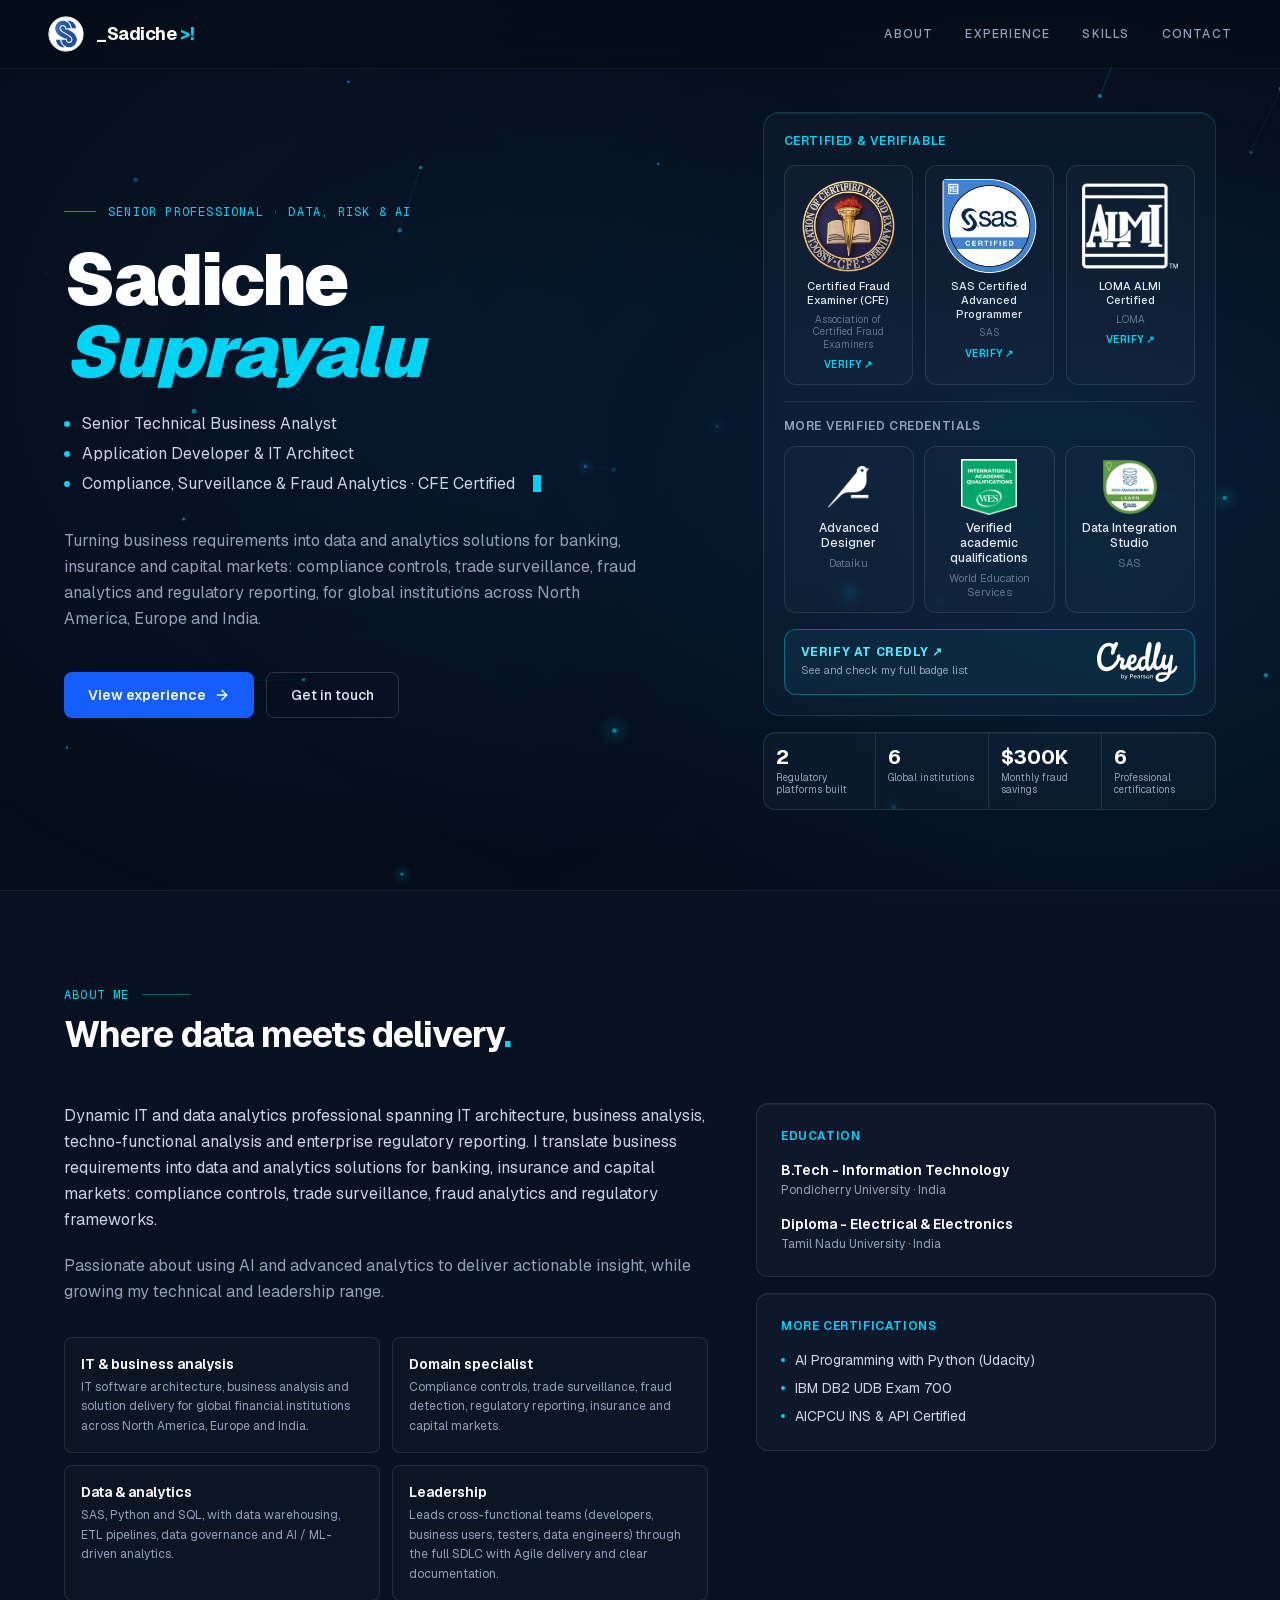
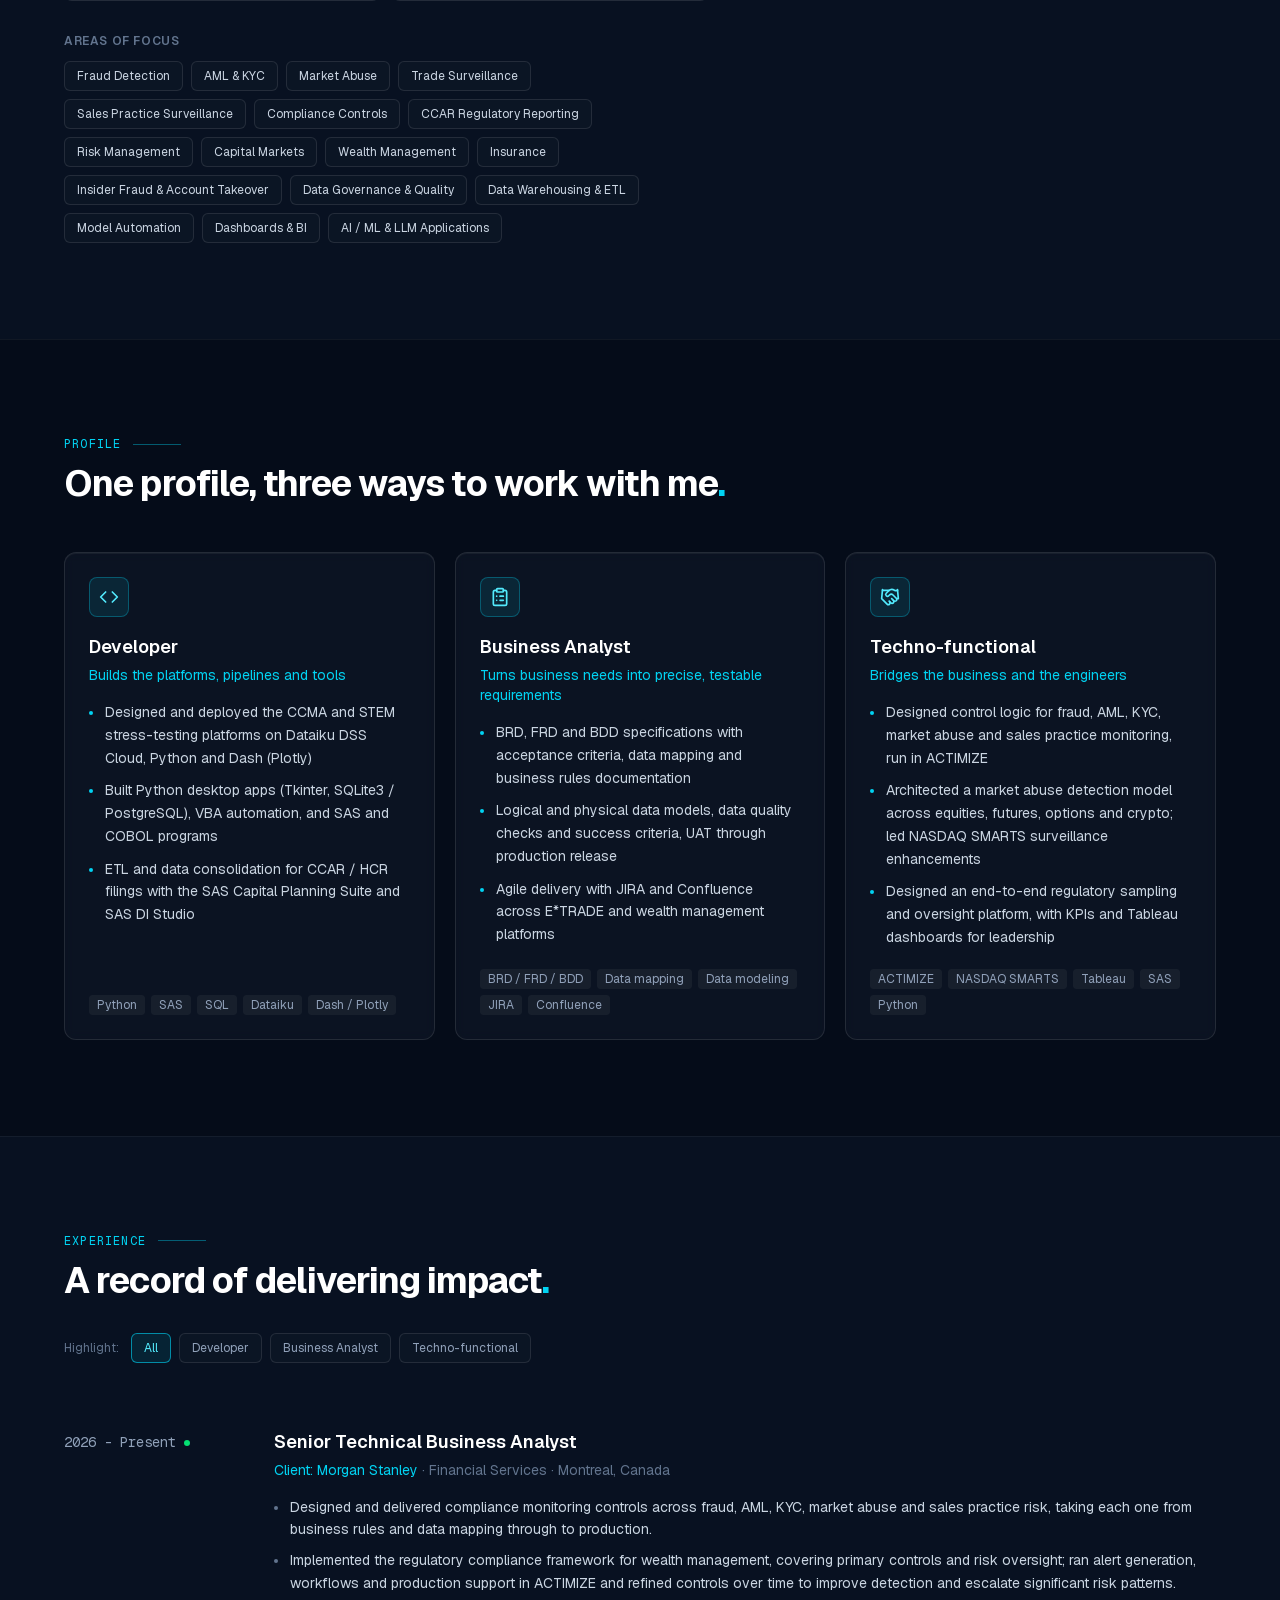
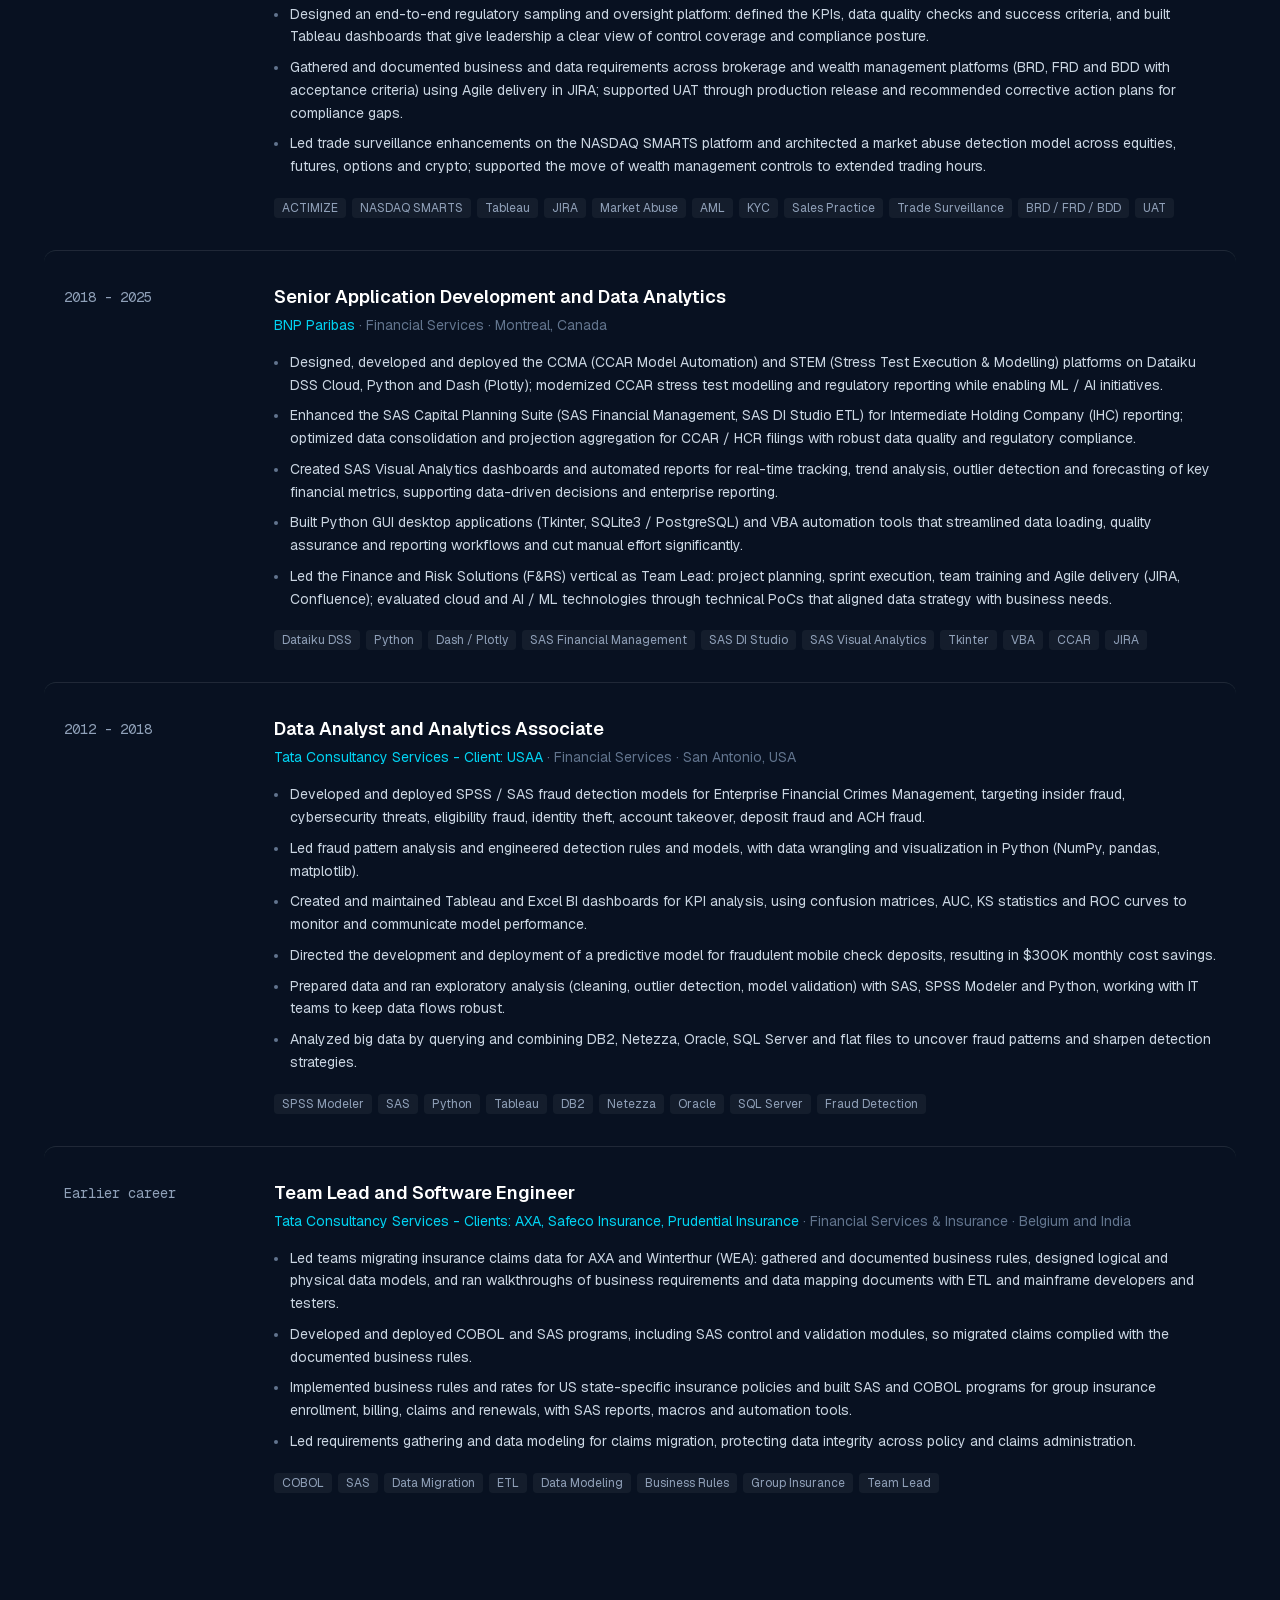
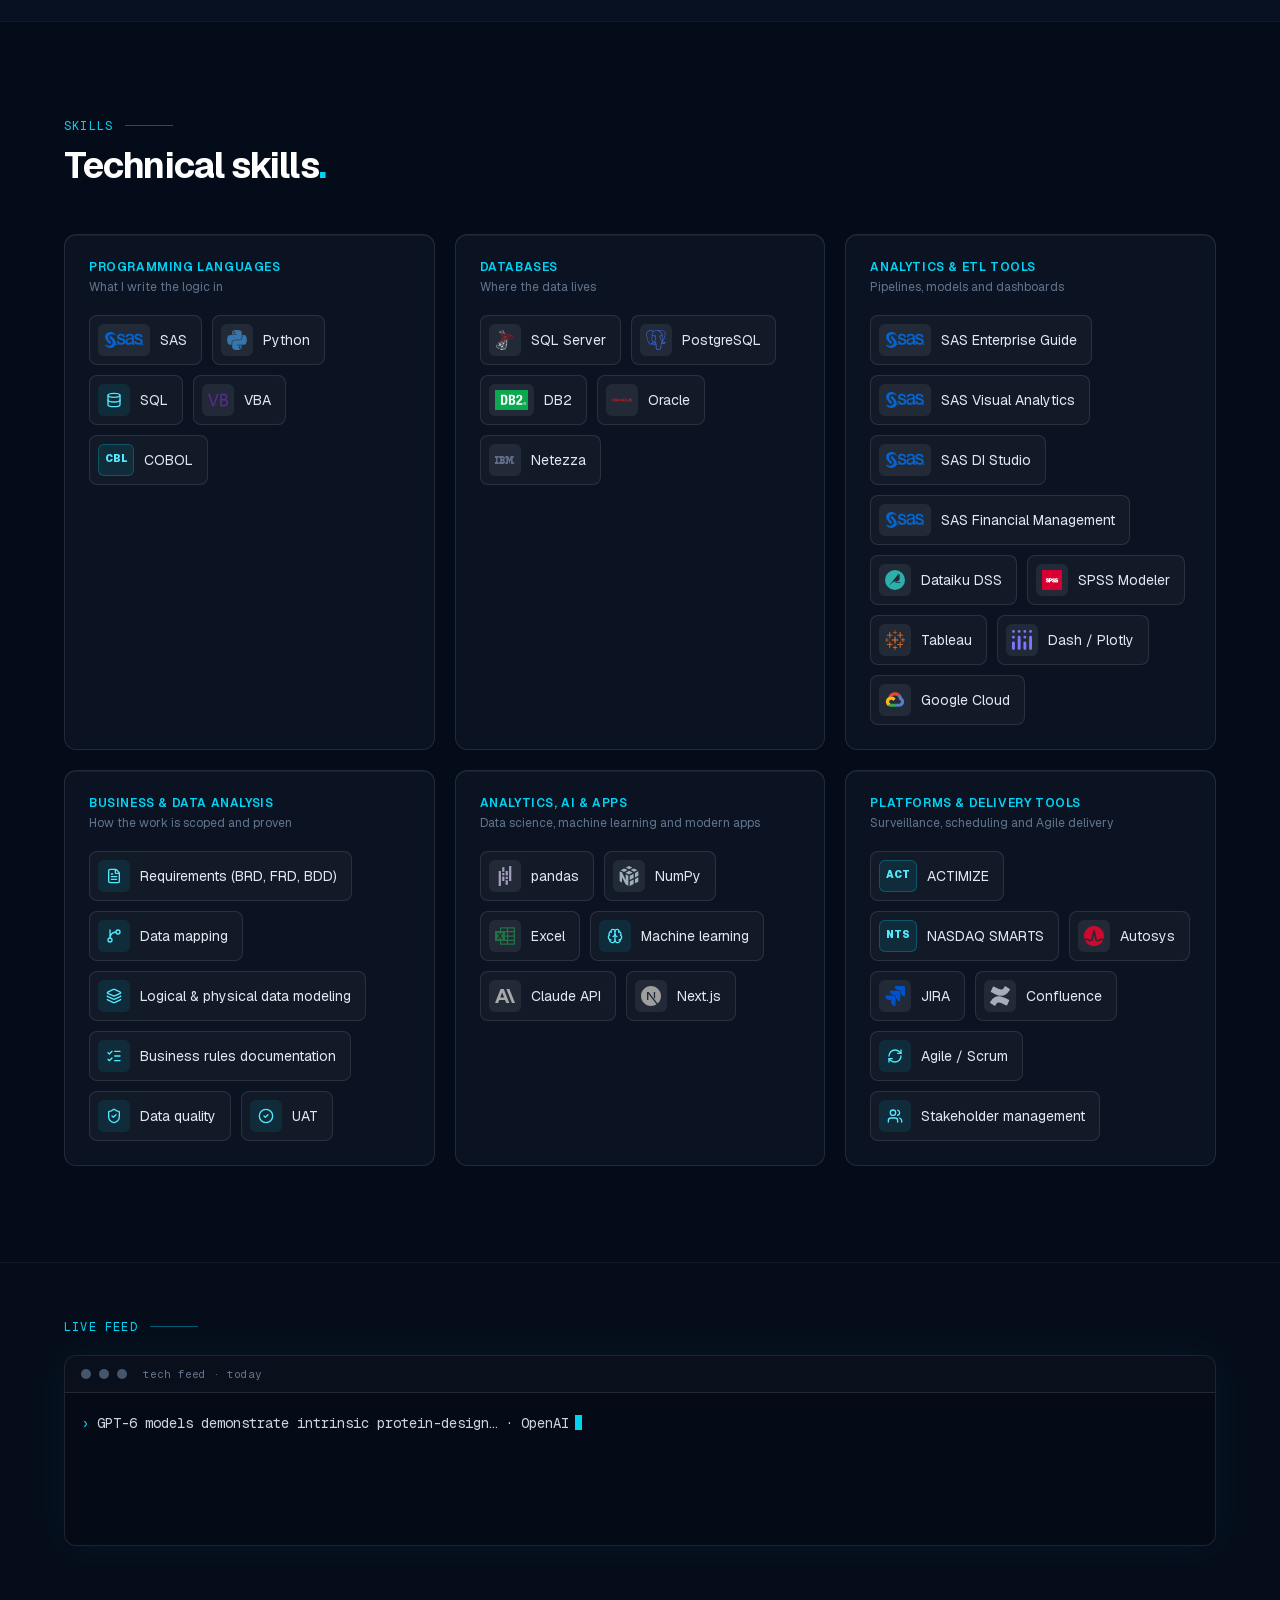
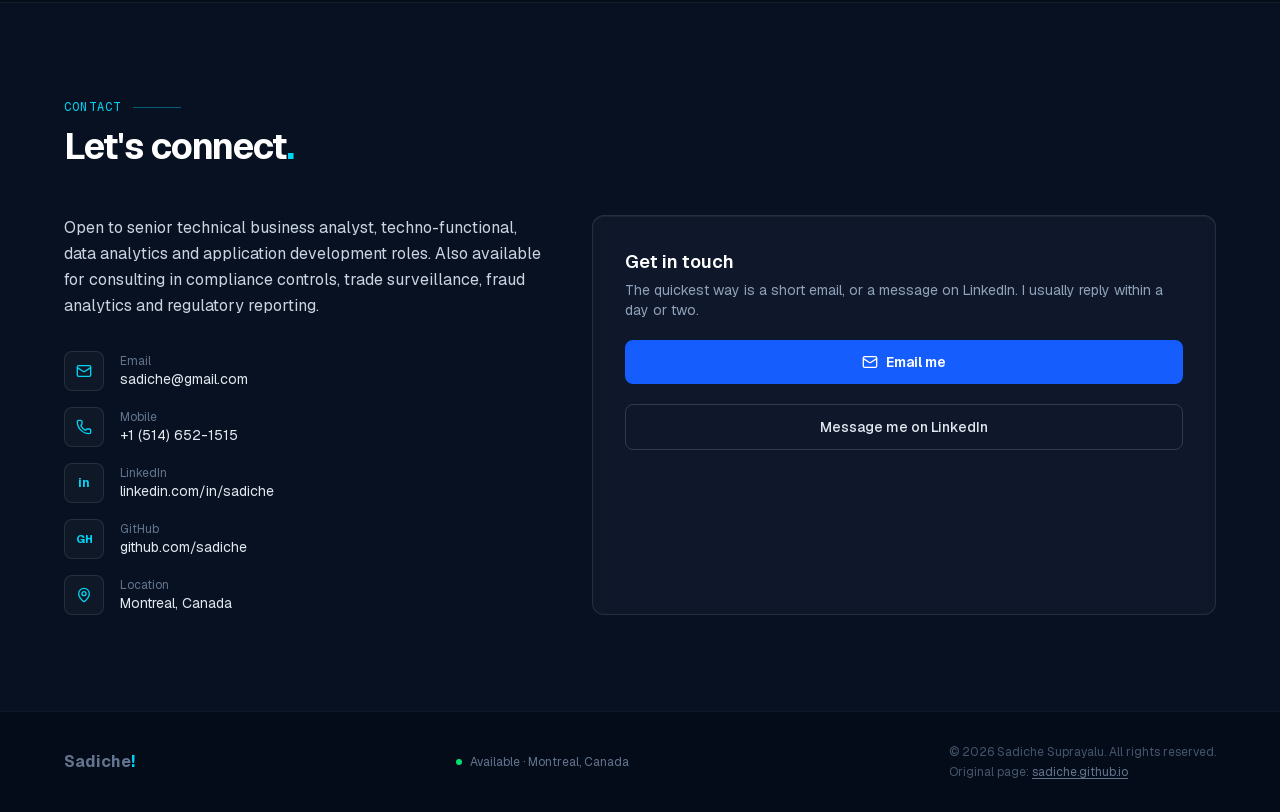
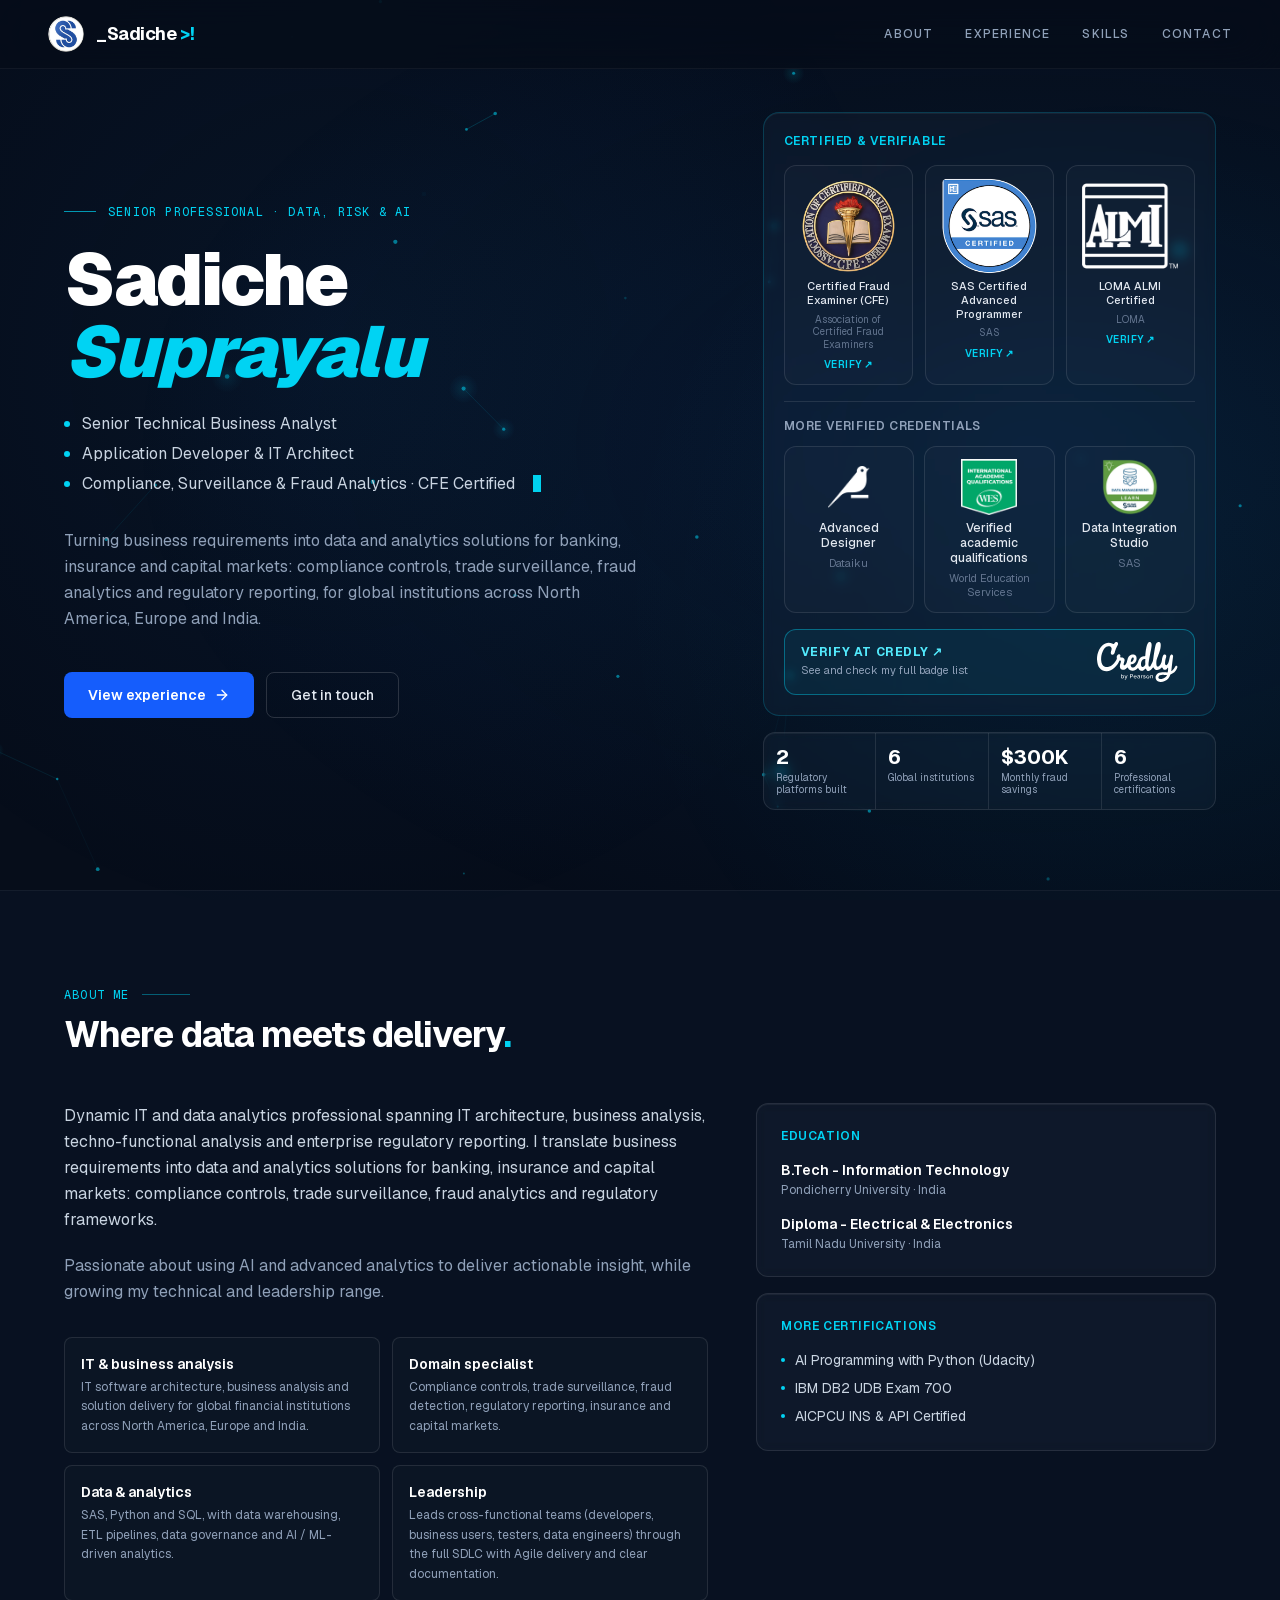
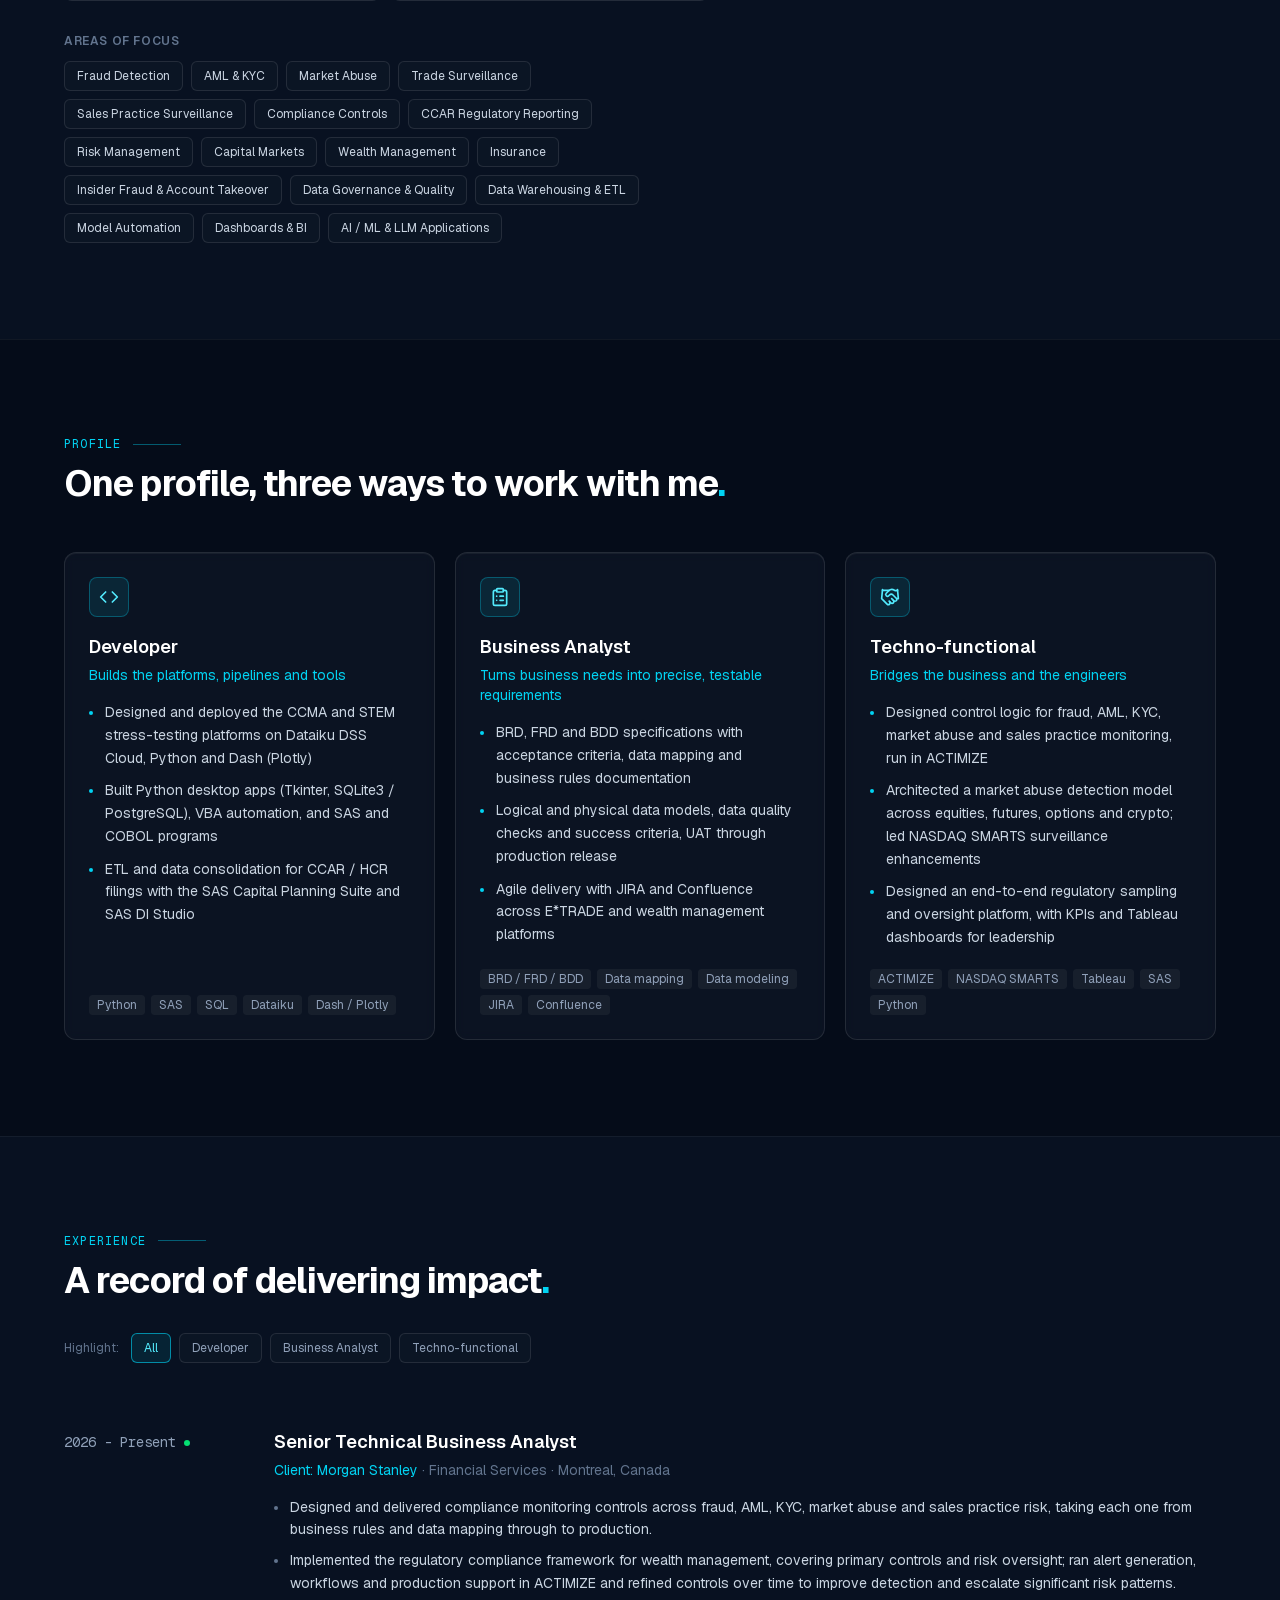
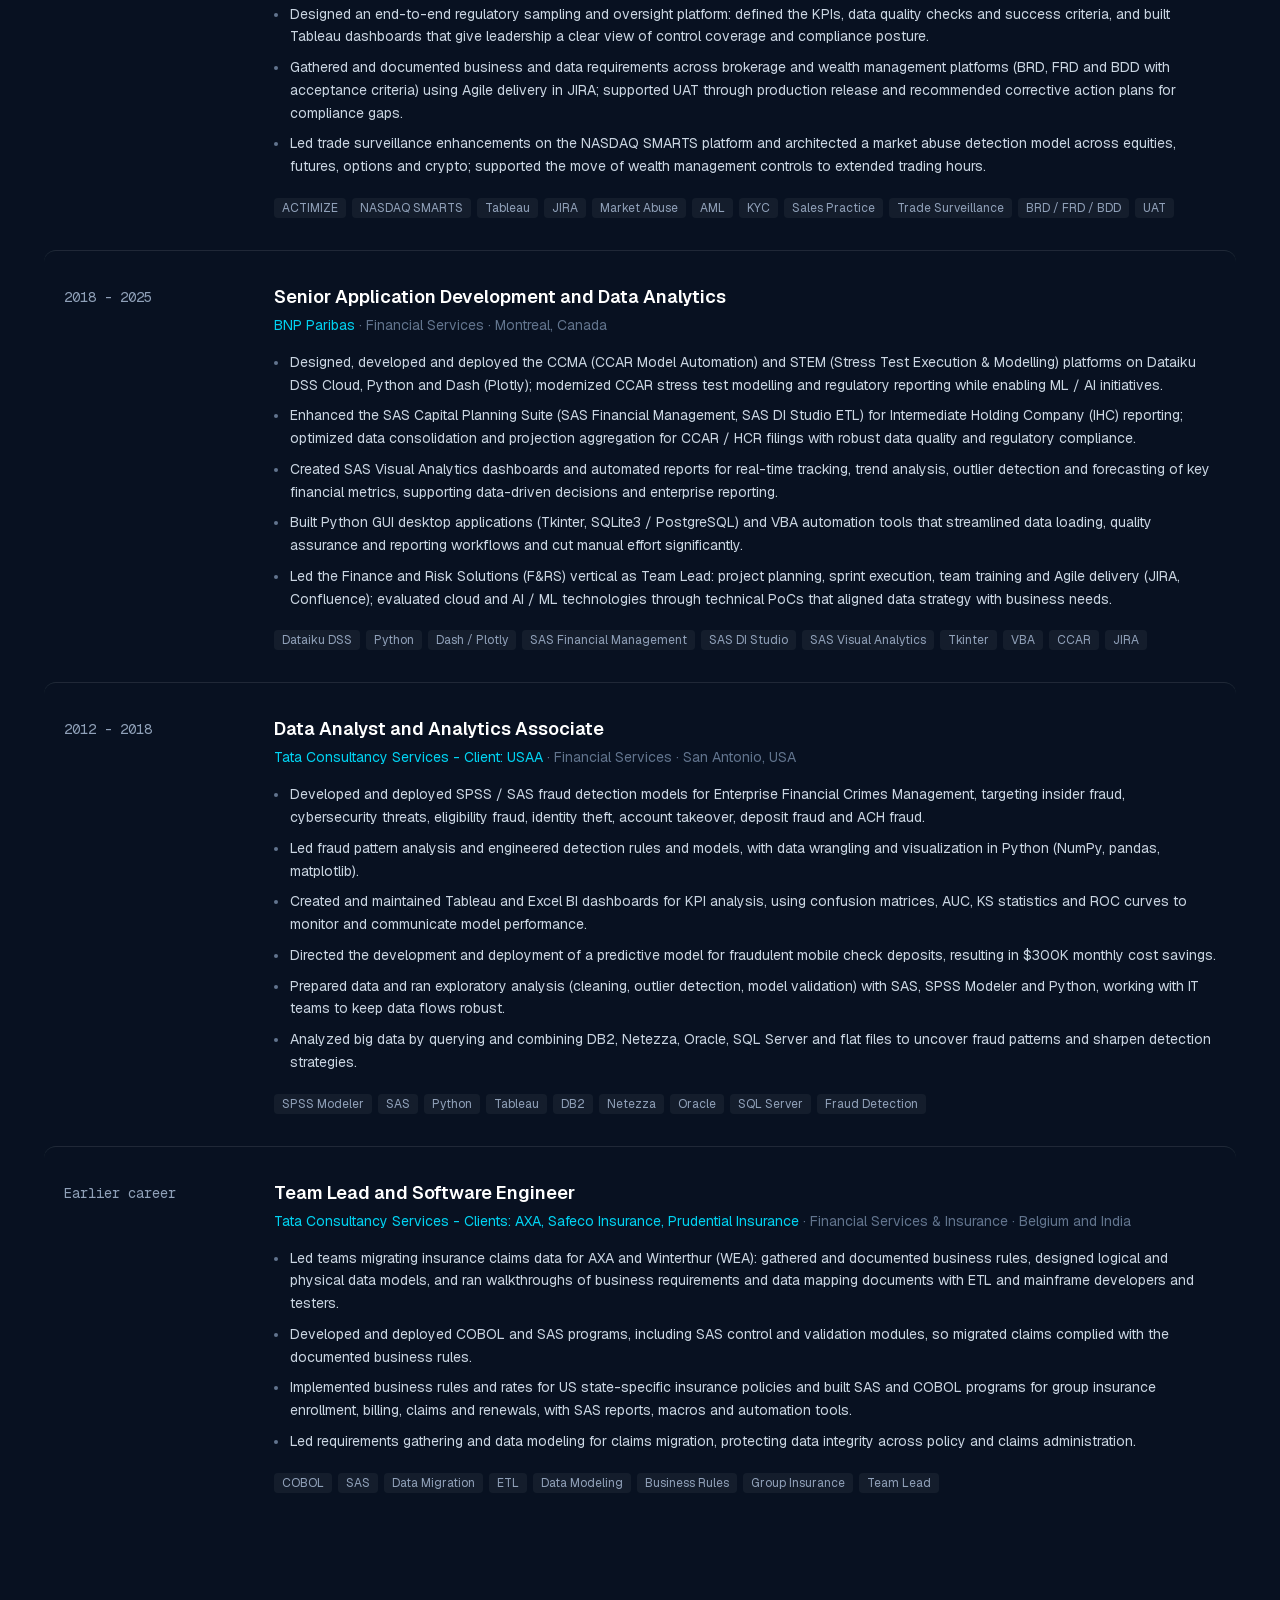
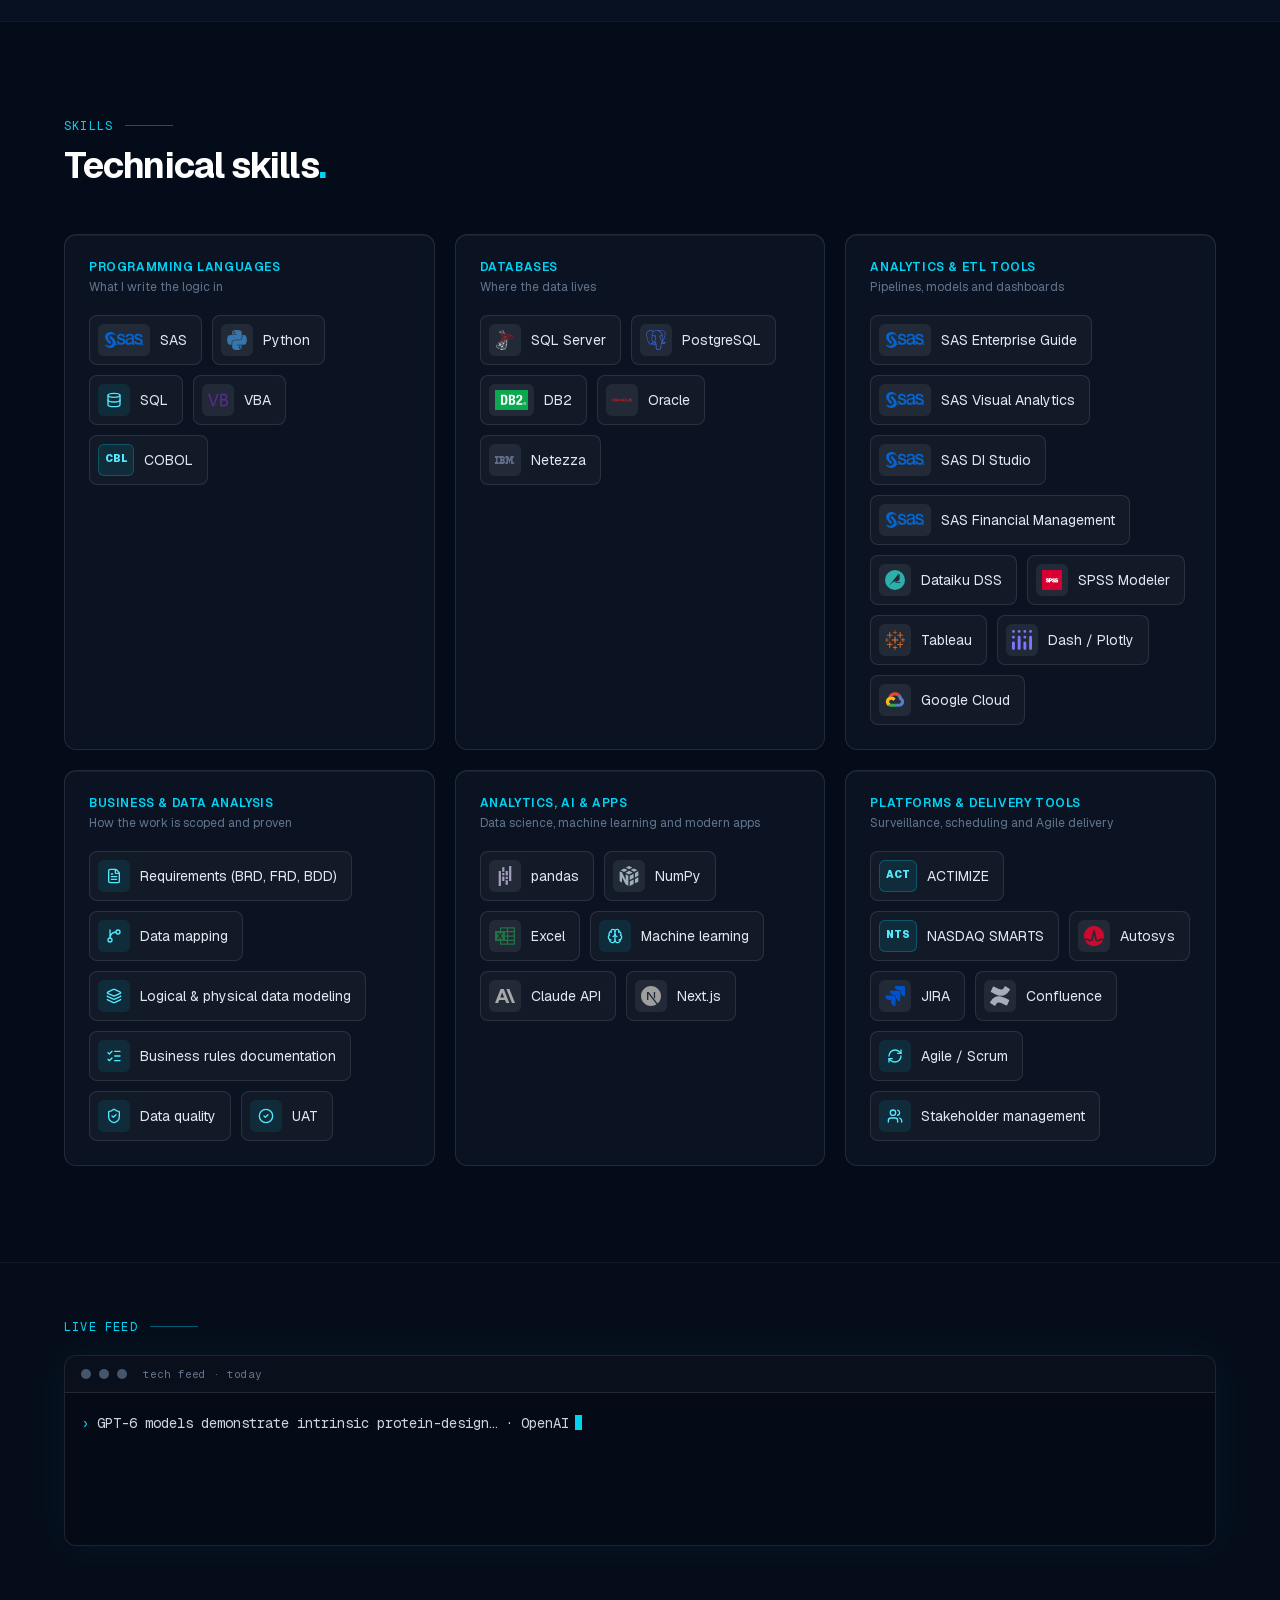
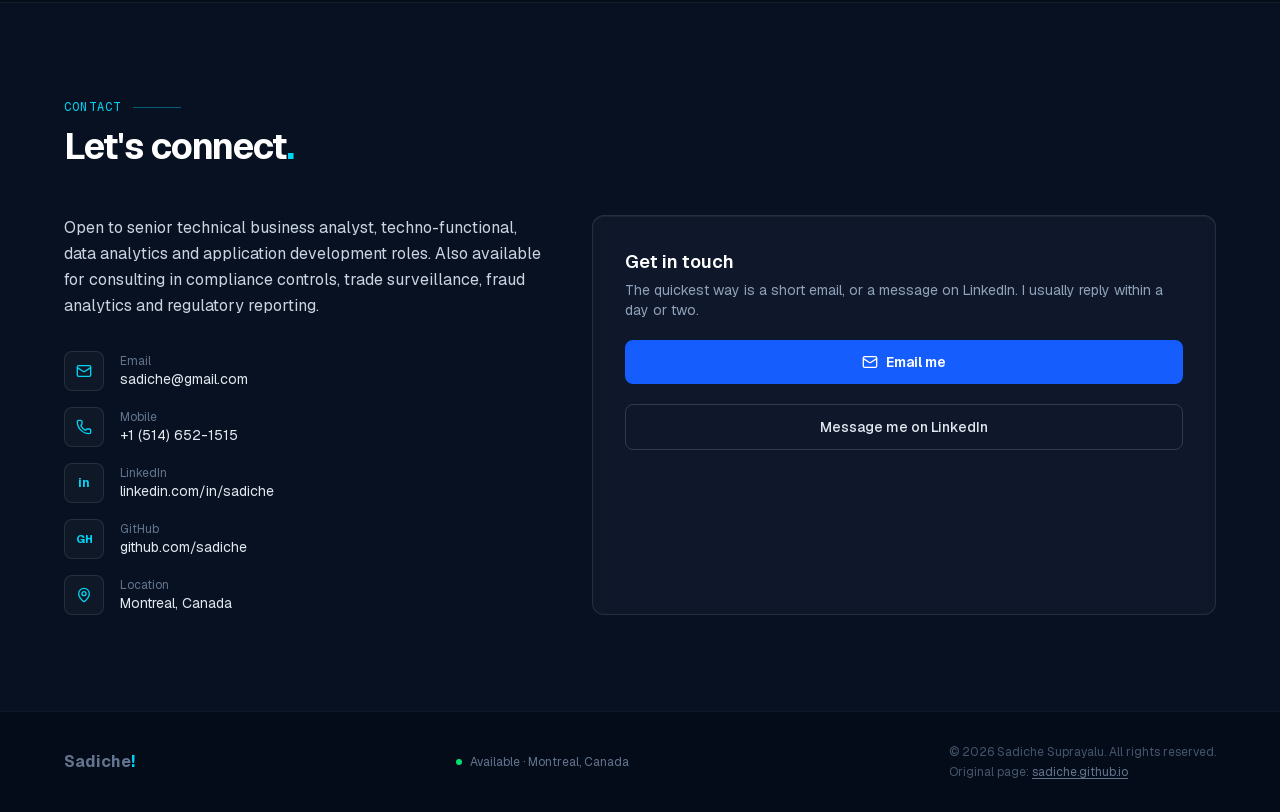
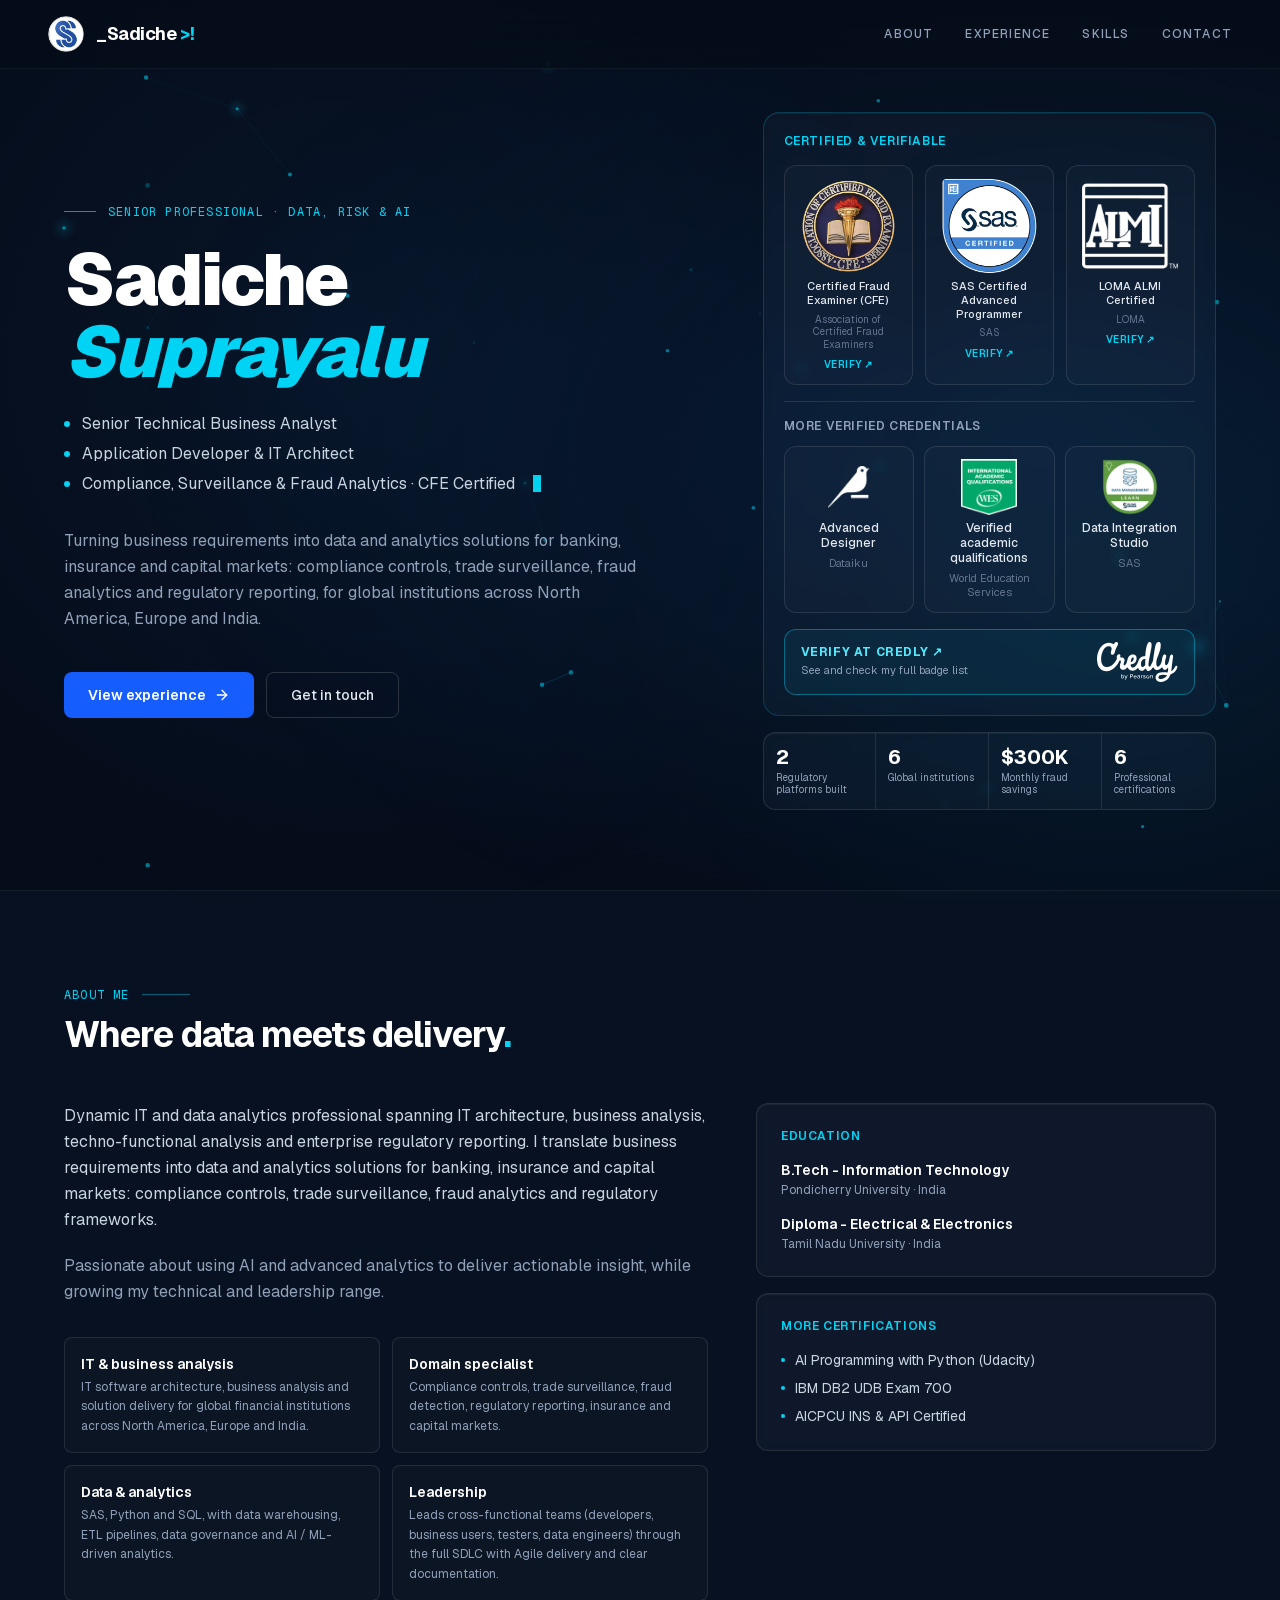
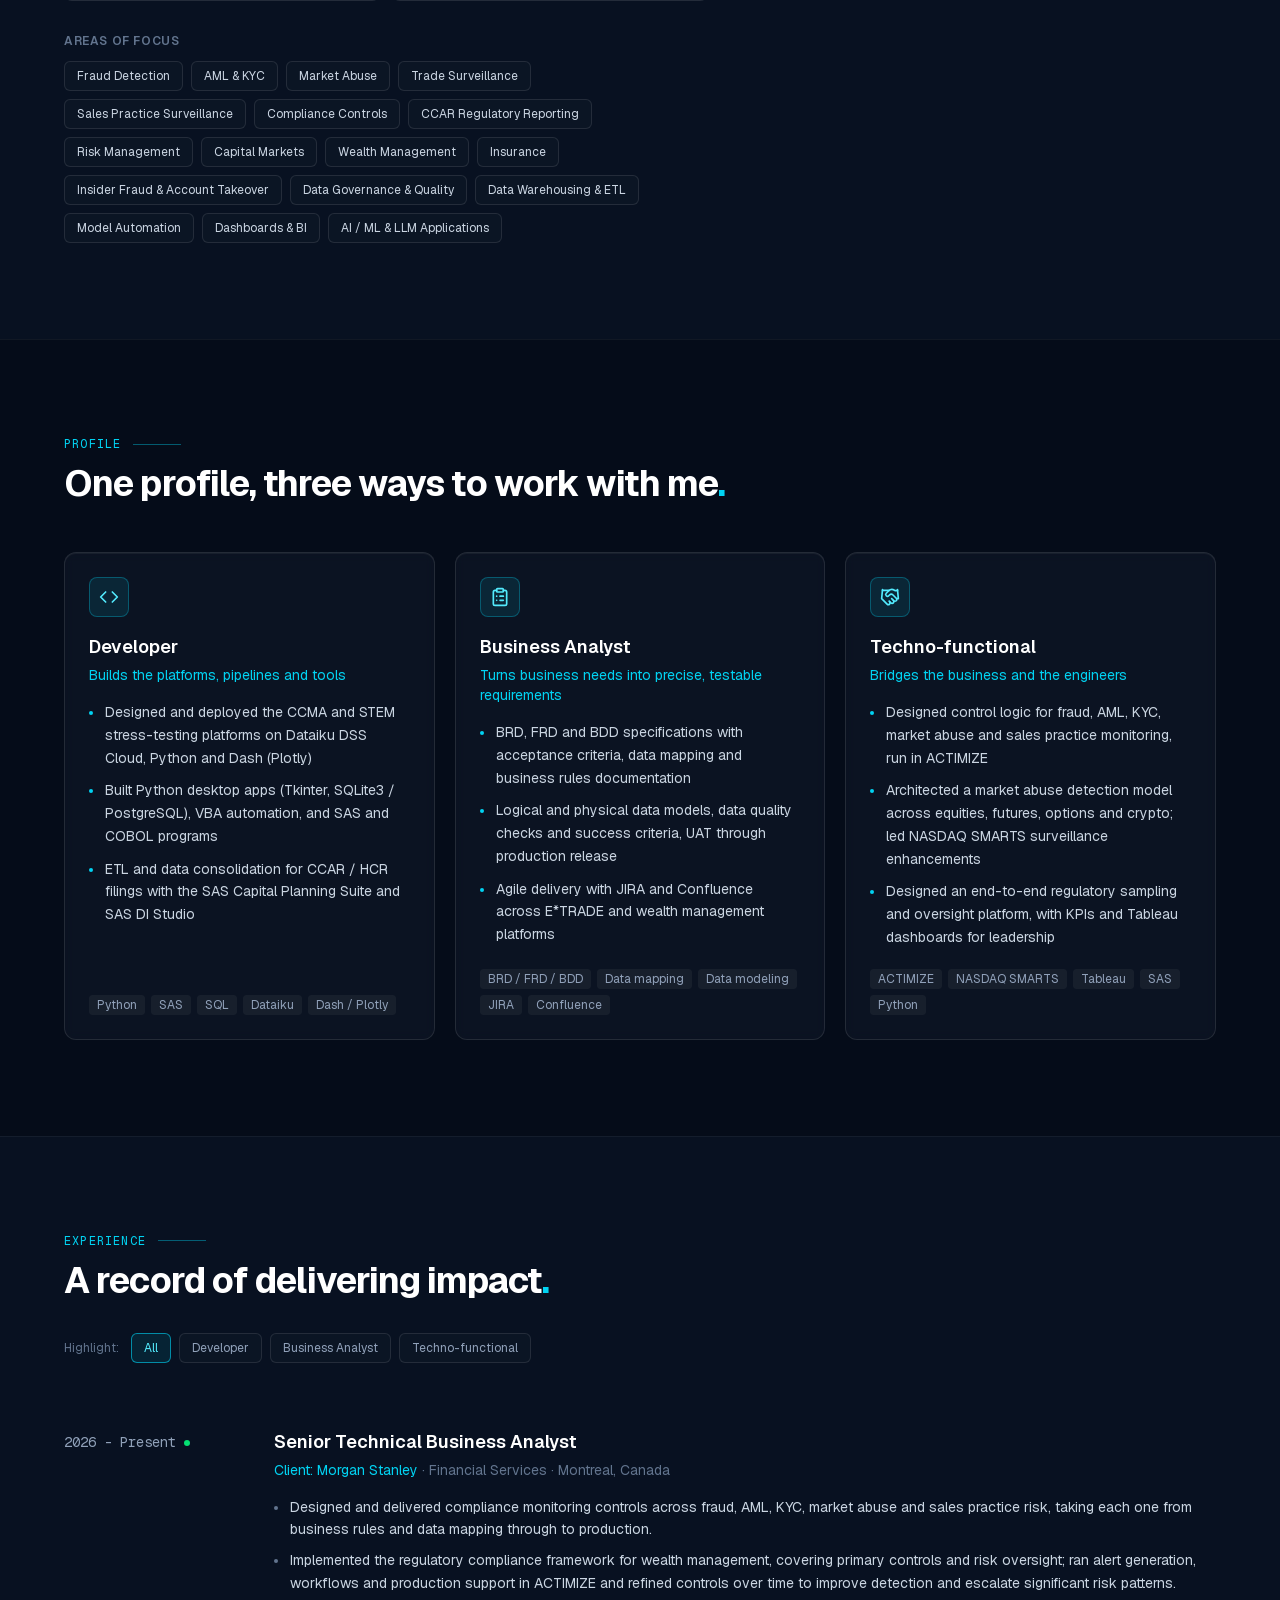
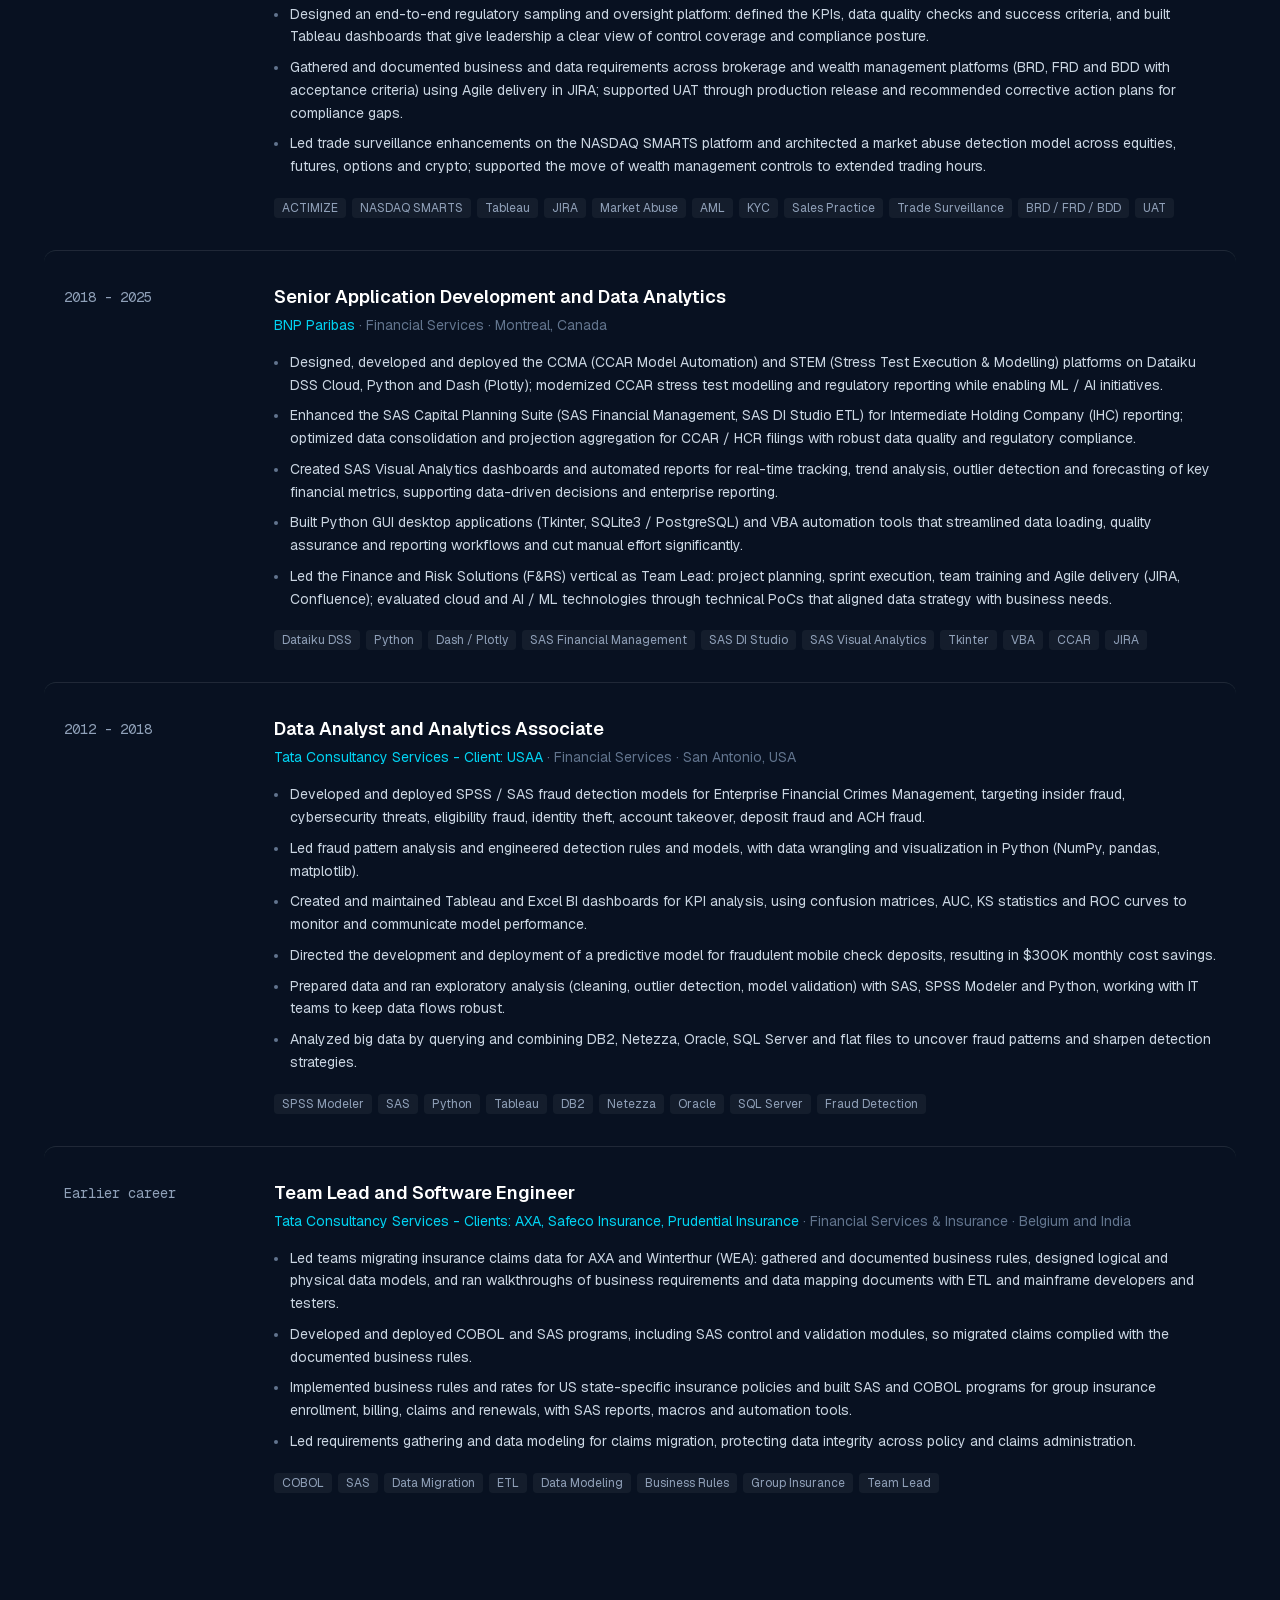
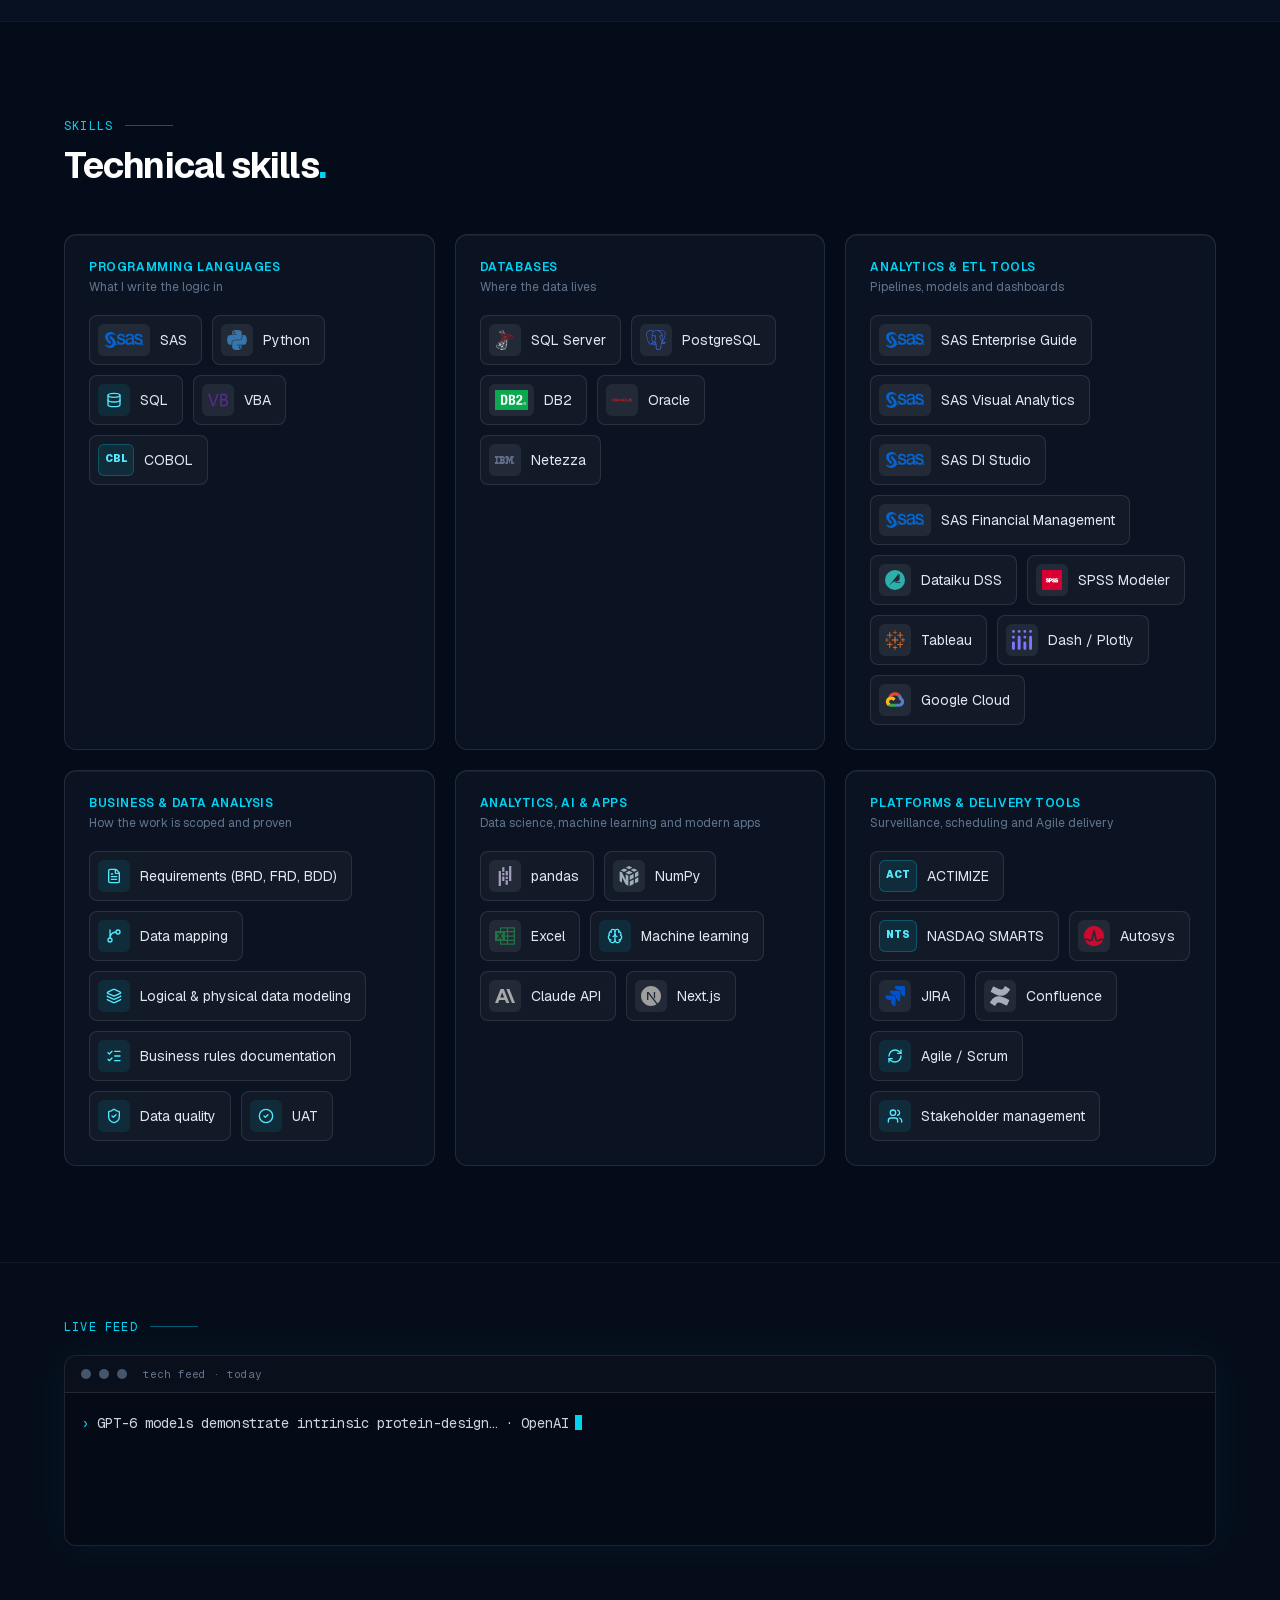
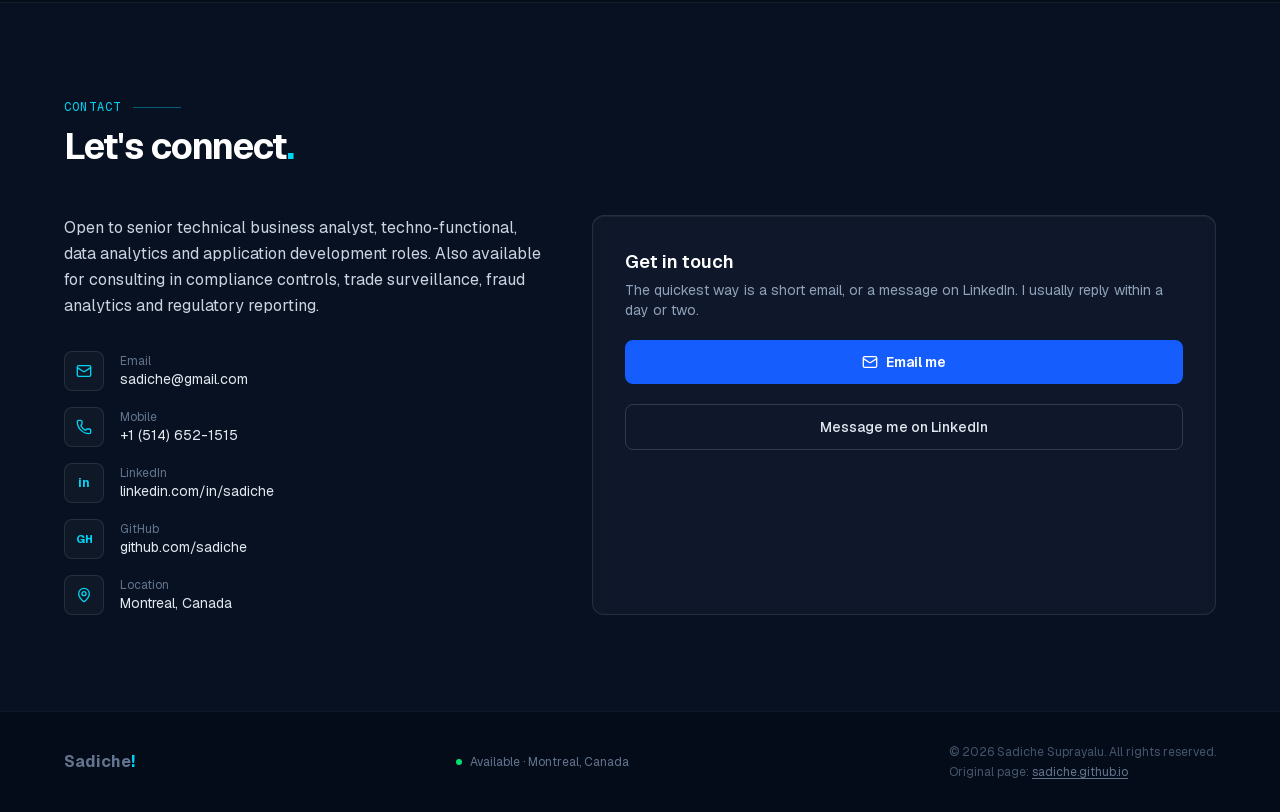
